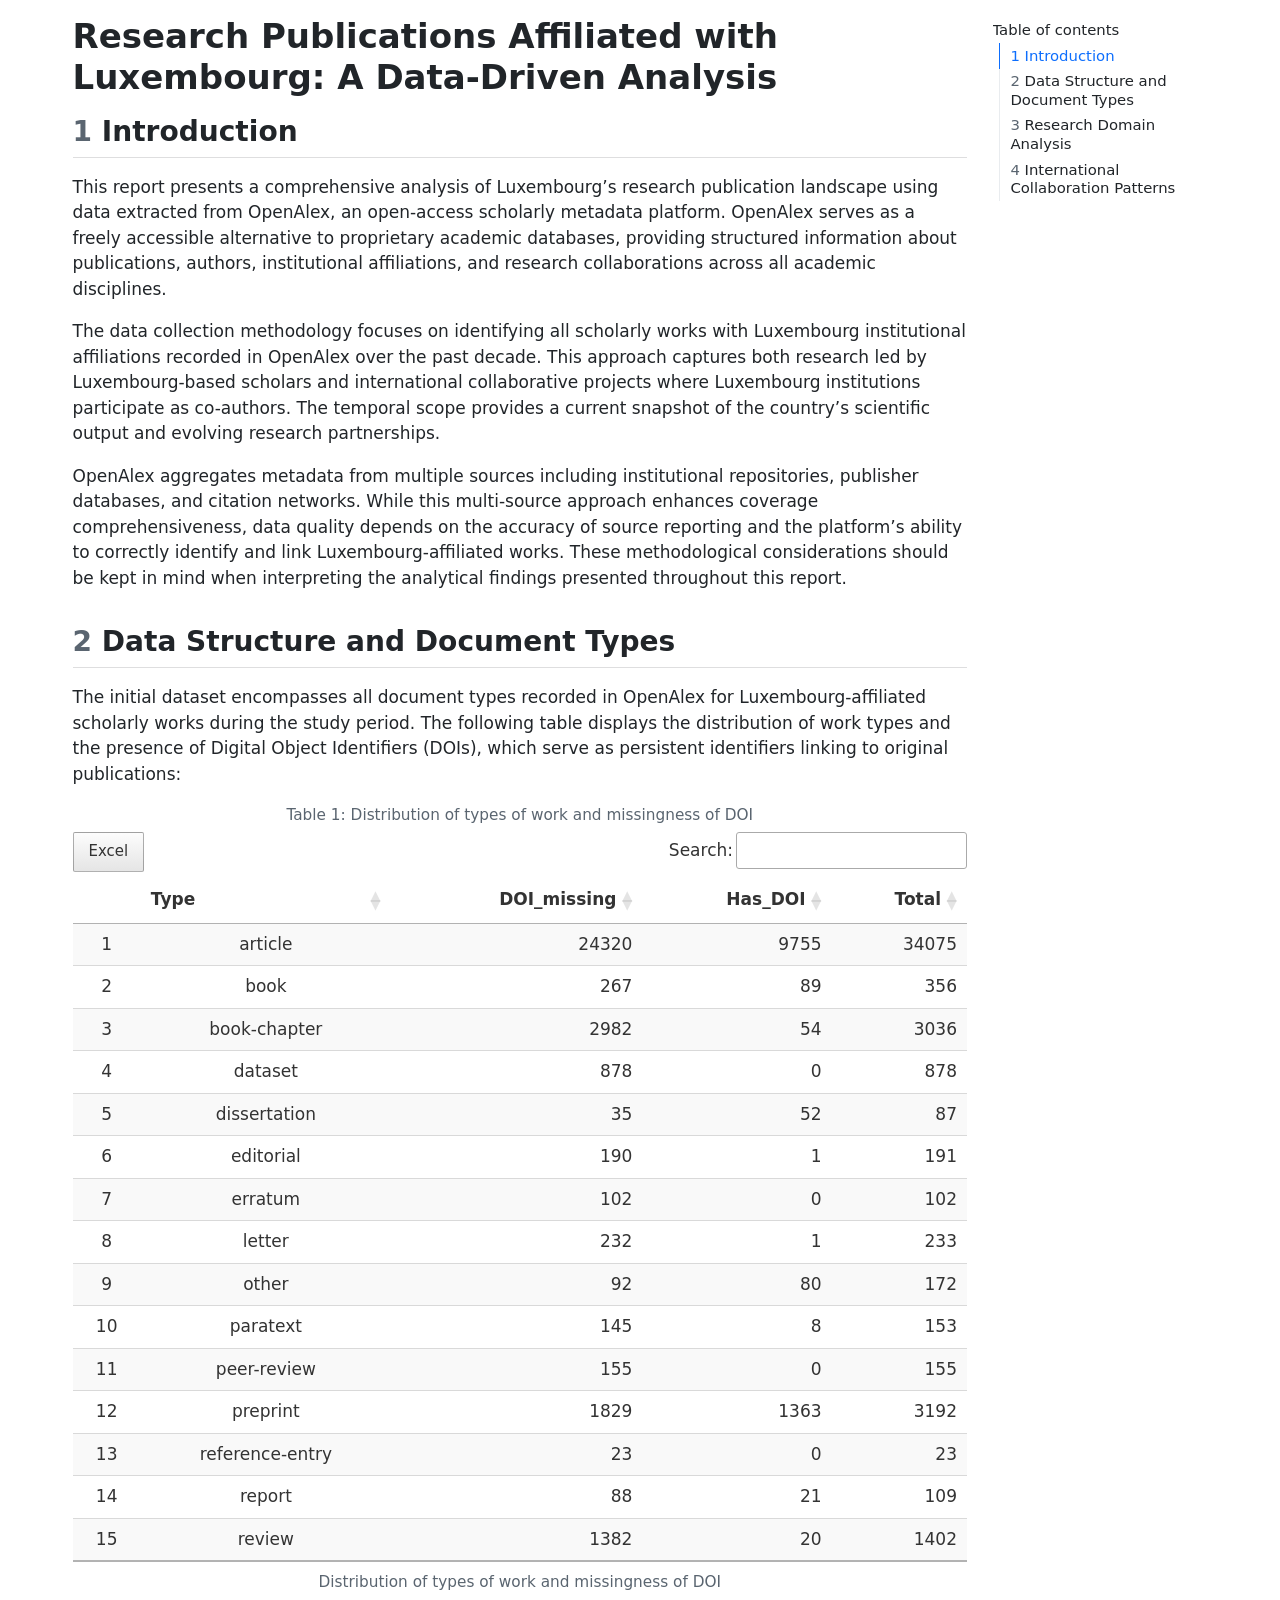
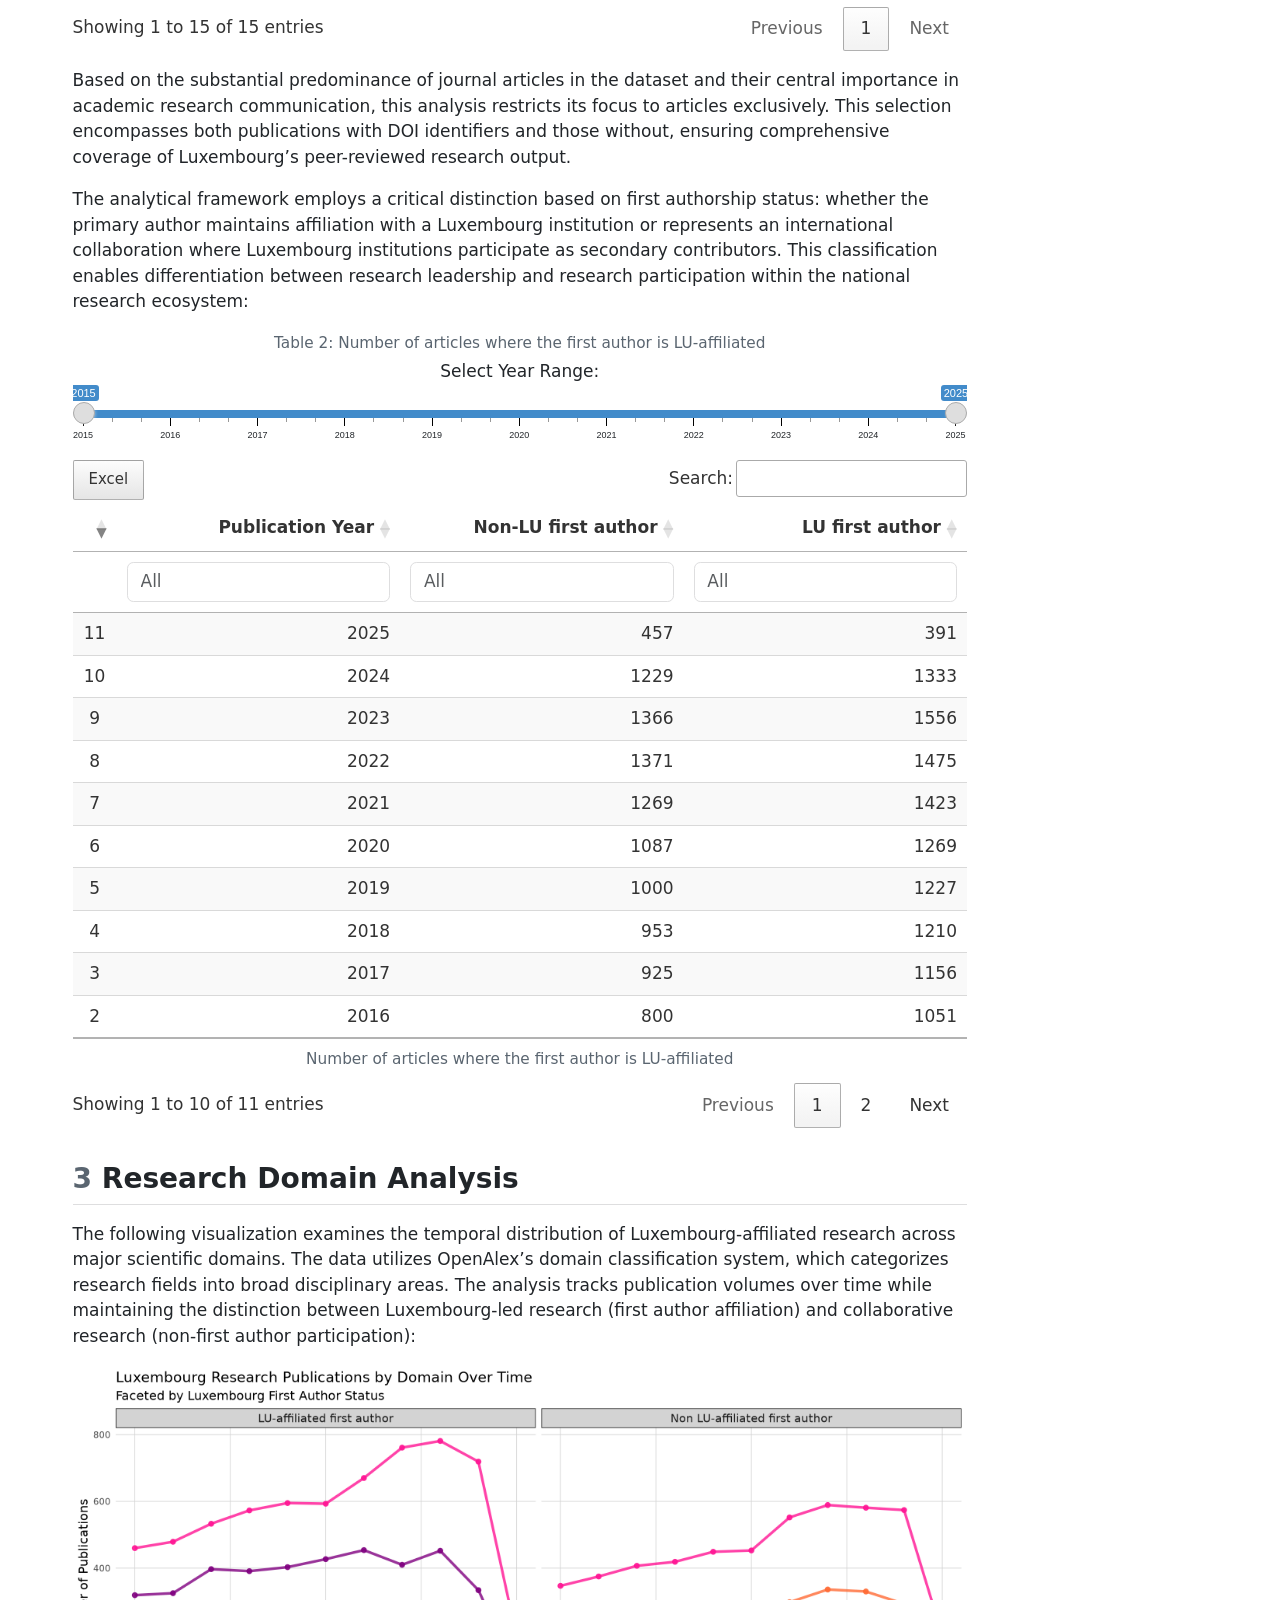
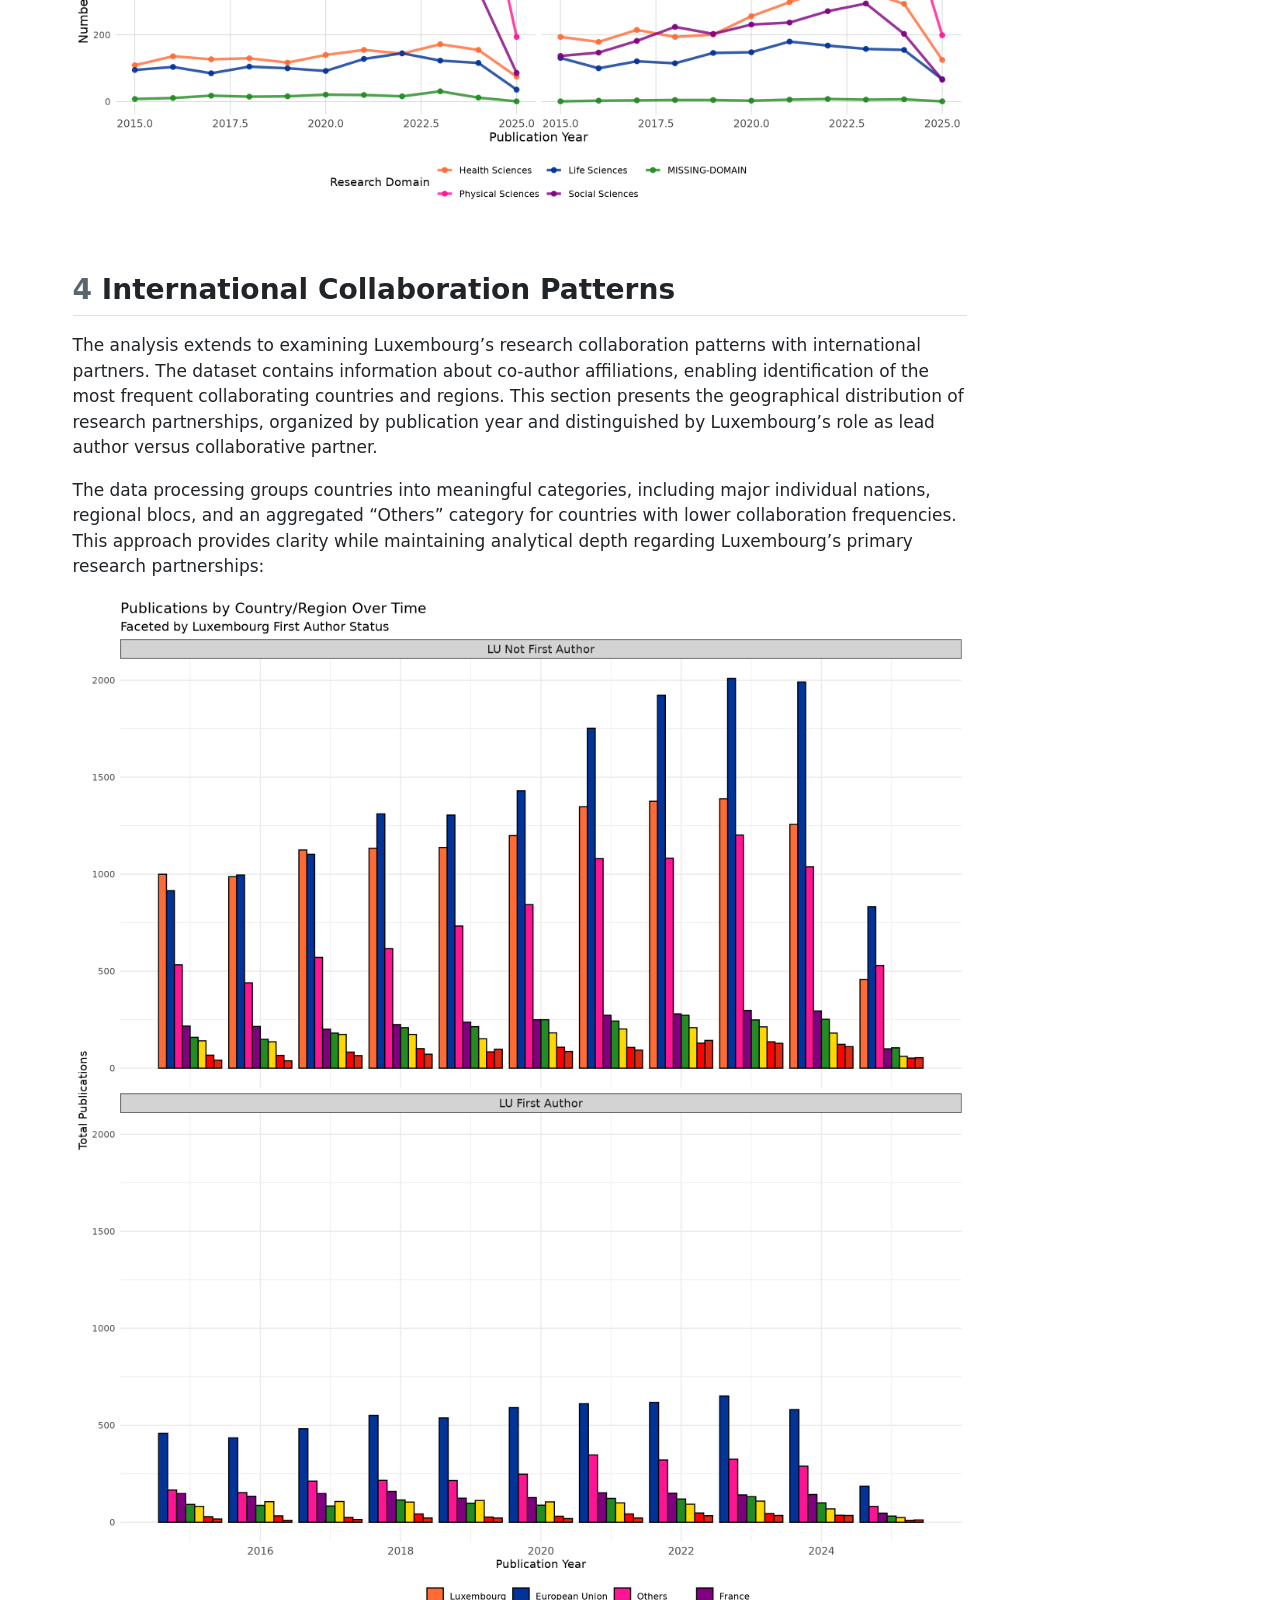
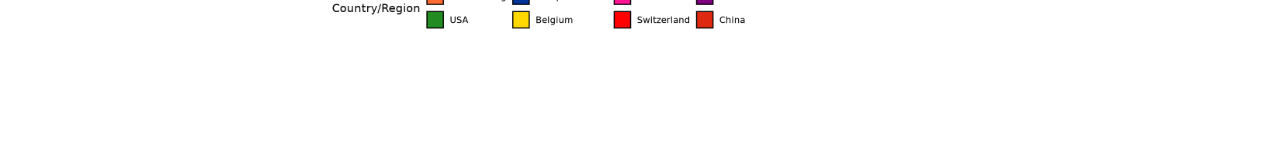
==== docs/index.html @ 2212e76a "Update pipeline outputs and GitHub Pages docs" ====
<!DOCTYPE html>
<html xmlns="http://www.w3.org/1999/xhtml" lang="en" xml:lang="en"><head>

<meta charset="utf-8">
<meta name="generator" content="quarto-1.7.32">

<meta name="viewport" content="width=device-width, initial-scale=1.0, user-scalable=yes">


<title>Research Publications Affiliated with Luxembourg: A Data-Driven Analysis</title>
<style>
code{white-space: pre-wrap;}
span.smallcaps{font-variant: small-caps;}
div.columns{display: flex; gap: min(4vw, 1.5em);}
div.column{flex: auto; overflow-x: auto;}
div.hanging-indent{margin-left: 1.5em; text-indent: -1.5em;}
ul.task-list{list-style: none;}
ul.task-list li input[type="checkbox"] {
width: 0.8em;
margin: 0 0.8em 0.2em -1em;  vertical-align: middle;
}
</style>


<script>/*!
 * clipboard.js v2.0.11
 * https://clipboardjs.com/
 *
 * Licensed MIT © Zeno Rocha
 */
!function(t,e){"object"==typeof exports&&"object"==typeof module?module.exports=e():"function"==typeof define&&define.amd?define([],e):"object"==typeof exports?exports.ClipboardJS=e():t.ClipboardJS=e()}(this,function(){return n={686:function(t,e,n){"use strict";n.d(e,{default:function(){return b}});var e=n(279),i=n.n(e),e=n(370),u=n.n(e),e=n(817),r=n.n(e);function c(t){try{return document.execCommand(t)}catch(t){return}}var a=function(t){t=r()(t);return c("cut"),t};function o(t,e){var n,o,t=(n=t,o="rtl"===document.documentElement.getAttribute("dir"),(t=document.createElement("textarea")).style.fontSize="12pt",t.style.border="0",t.style.padding="0",t.style.margin="0",t.style.position="absolute",t.style[o?"right":"left"]="-9999px",o=window.pageYOffset||document.documentElement.scrollTop,t.style.top="".concat(o,"px"),t.setAttribute("readonly",""),t.value=n,t);return e.container.appendChild(t),e=r()(t),c("copy"),t.remove(),e}var f=function(t){var e=1<arguments.length&&void 0!==arguments[1]?arguments[1]:{container:document.body},n="";return"string"==typeof t?n=o(t,e):t instanceof HTMLInputElement&&!["text","search","url","tel","password"].includes(null==t?void 0:t.type)?n=o(t.value,e):(n=r()(t),c("copy")),n};function l(t){return(l="function"==typeof Symbol&&"symbol"==typeof Symbol.iterator?function(t){return typeof t}:function(t){return t&&"function"==typeof Symbol&&t.constructor===Symbol&&t!==Symbol.prototype?"symbol":typeof t})(t)}var s=function(){var t=0<arguments.length&&void 0!==arguments[0]?arguments[0]:{},e=t.action,n=void 0===e?"copy":e,o=t.container,e=t.target,t=t.text;if("copy"!==n&&"cut"!==n)throw new Error('Invalid "action" value, use either "copy" or "cut"');if(void 0!==e){if(!e||"object"!==l(e)||1!==e.nodeType)throw new Error('Invalid "target" value, use a valid Element');if("copy"===n&&e.hasAttribute("disabled"))throw new Error('Invalid "target" attribute. Please use "readonly" instead of "disabled" attribute');if("cut"===n&&(e.hasAttribute("readonly")||e.hasAttribute("disabled")))throw new Error('Invalid "target" attribute. You can\'t cut text from elements with "readonly" or "disabled" attributes')}return t?f(t,{container:o}):e?"cut"===n?a(e):f(e,{container:o}):void 0};function p(t){return(p="function"==typeof Symbol&&"symbol"==typeof Symbol.iterator?function(t){return typeof t}:function(t){return t&&"function"==typeof Symbol&&t.constructor===Symbol&&t!==Symbol.prototype?"symbol":typeof t})(t)}function d(t,e){for(var n=0;n<e.length;n++){var o=e[n];o.enumerable=o.enumerable||!1,o.configurable=!0,"value"in o&&(o.writable=!0),Object.defineProperty(t,o.key,o)}}function y(t,e){return(y=Object.setPrototypeOf||function(t,e){return t.__proto__=e,t})(t,e)}function h(n){var o=function(){if("undefined"==typeof Reflect||!Reflect.construct)return!1;if(Reflect.construct.sham)return!1;if("function"==typeof Proxy)return!0;try{return Date.prototype.toString.call(Reflect.construct(Date,[],function(){})),!0}catch(t){return!1}}();return function(){var t,e=v(n);return t=o?(t=v(this).constructor,Reflect.construct(e,arguments,t)):e.apply(this,arguments),e=this,!(t=t)||"object"!==p(t)&&"function"!=typeof t?function(t){if(void 0!==t)return t;throw new ReferenceError("this hasn't been initialised - super() hasn't been called")}(e):t}}function v(t){return(v=Object.setPrototypeOf?Object.getPrototypeOf:function(t){return t.__proto__||Object.getPrototypeOf(t)})(t)}function m(t,e){t="data-clipboard-".concat(t);if(e.hasAttribute(t))return e.getAttribute(t)}var b=function(){!function(t,e){if("function"!=typeof e&&null!==e)throw new TypeError("Super expression must either be null or a function");t.prototype=Object.create(e&&e.prototype,{constructor:{value:t,writable:!0,configurable:!0}}),e&&y(t,e)}(r,i());var t,e,n,o=h(r);function r(t,e){var n;return function(t){if(!(t instanceof r))throw new TypeError("Cannot call a class as a function")}(this),(n=o.call(this)).resolveOptions(e),n.listenClick(t),n}return t=r,n=[{key:"copy",value:function(t){var e=1<arguments.length&&void 0!==arguments[1]?arguments[1]:{container:document.body};return f(t,e)}},{key:"cut",value:function(t){return a(t)}},{key:"isSupported",value:function(){var t=0<arguments.length&&void 0!==arguments[0]?arguments[0]:["copy","cut"],t="string"==typeof t?[t]:t,e=!!document.queryCommandSupported;return t.forEach(function(t){e=e&&!!document.queryCommandSupported(t)}),e}}],(e=[{key:"resolveOptions",value:function(){var t=0<arguments.length&&void 0!==arguments[0]?arguments[0]:{};this.action="function"==typeof t.action?t.action:this.defaultAction,this.target="function"==typeof t.target?t.target:this.defaultTarget,this.text="function"==typeof t.text?t.text:this.defaultText,this.container="object"===p(t.container)?t.container:document.body}},{key:"listenClick",value:function(t){var e=this;this.listener=u()(t,"click",function(t){return e.onClick(t)})}},{key:"onClick",value:function(t){var e=t.delegateTarget||t.currentTarget,n=this.action(e)||"copy",t=s({action:n,container:this.container,target:this.target(e),text:this.text(e)});this.emit(t?"success":"error",{action:n,text:t,trigger:e,clearSelection:function(){e&&e.focus(),window.getSelection().removeAllRanges()}})}},{key:"defaultAction",value:function(t){return m("action",t)}},{key:"defaultTarget",value:function(t){t=m("target",t);if(t)return document.querySelector(t)}},{key:"defaultText",value:function(t){return m("text",t)}},{key:"destroy",value:function(){this.listener.destroy()}}])&&d(t.prototype,e),n&&d(t,n),r}()},828:function(t){var e;"undefined"==typeof Element||Element.prototype.matches||((e=Element.prototype).matches=e.matchesSelector||e.mozMatchesSelector||e.msMatchesSelector||e.oMatchesSelector||e.webkitMatchesSelector),t.exports=function(t,e){for(;t&&9!==t.nodeType;){if("function"==typeof t.matches&&t.matches(e))return t;t=t.parentNode}}},438:function(t,e,n){var u=n(828);function i(t,e,n,o,r){var i=function(e,n,t,o){return function(t){t.delegateTarget=u(t.target,n),t.delegateTarget&&o.call(e,t)}}.apply(this,arguments);return t.addEventListener(n,i,r),{destroy:function(){t.removeEventListener(n,i,r)}}}t.exports=function(t,e,n,o,r){return"function"==typeof t.addEventListener?i.apply(null,arguments):"function"==typeof n?i.bind(null,document).apply(null,arguments):("string"==typeof t&&(t=document.querySelectorAll(t)),Array.prototype.map.call(t,function(t){return i(t,e,n,o,r)}))}},879:function(t,n){n.node=function(t){return void 0!==t&&t instanceof HTMLElement&&1===t.nodeType},n.nodeList=function(t){var e=Object.prototype.toString.call(t);return void 0!==t&&("[object NodeList]"===e||"[object HTMLCollection]"===e)&&"length"in t&&(0===t.length||n.node(t[0]))},n.string=function(t){return"string"==typeof t||t instanceof String},n.fn=function(t){return"[object Function]"===Object.prototype.toString.call(t)}},370:function(t,e,n){var f=n(879),l=n(438);t.exports=function(t,e,n){if(!t&&!e&&!n)throw new Error("Missing required arguments");if(!f.string(e))throw new TypeError("Second argument must be a String");if(!f.fn(n))throw new TypeError("Third argument must be a Function");if(f.node(t))return c=e,a=n,(u=t).addEventListener(c,a),{destroy:function(){u.removeEventListener(c,a)}};if(f.nodeList(t))return o=t,r=e,i=n,Array.prototype.forEach.call(o,function(t){t.addEventListener(r,i)}),{destroy:function(){Array.prototype.forEach.call(o,function(t){t.removeEventListener(r,i)})}};if(f.string(t))return t=t,e=e,n=n,l(document.body,t,e,n);throw new TypeError("First argument must be a String, HTMLElement, HTMLCollection, or NodeList");var o,r,i,u,c,a}},817:function(t){t.exports=function(t){var e,n="SELECT"===t.nodeName?(t.focus(),t.value):"INPUT"===t.nodeName||"TEXTAREA"===t.nodeName?((e=t.hasAttribute("readonly"))||t.setAttribute("readonly",""),t.select(),t.setSelectionRange(0,t.value.length),e||t.removeAttribute("readonly"),t.value):(t.hasAttribute("contenteditable")&&t.focus(),n=window.getSelection(),(e=document.createRange()).selectNodeContents(t),n.removeAllRanges(),n.addRange(e),n.toString());return n}},279:function(t){function e(){}e.prototype={on:function(t,e,n){var o=this.e||(this.e={});return(o[t]||(o[t]=[])).push({fn:e,ctx:n}),this},once:function(t,e,n){var o=this;function r(){o.off(t,r),e.apply(n,arguments)}return r._=e,this.on(t,r,n)},emit:function(t){for(var e=[].slice.call(arguments,1),n=((this.e||(this.e={}))[t]||[]).slice(),o=0,r=n.length;o<r;o++)n[o].fn.apply(n[o].ctx,e);return this},off:function(t,e){var n=this.e||(this.e={}),o=n[t],r=[];if(o&&e)for(var i=0,u=o.length;i<u;i++)o[i].fn!==e&&o[i].fn._!==e&&r.push(o[i]);return r.length?n[t]=r:delete n[t],this}},t.exports=e,t.exports.TinyEmitter=e}},r={},o.n=function(t){var e=t&&t.__esModule?function(){return t.default}:function(){return t};return o.d(e,{a:e}),e},o.d=function(t,e){for(var n in e)o.o(e,n)&&!o.o(t,n)&&Object.defineProperty(t,n,{enumerable:!0,get:e[n]})},o.o=function(t,e){return Object.prototype.hasOwnProperty.call(t,e)},o(686).default;function o(t){if(r[t])return r[t].exports;var e=r[t]={exports:{}};return n[t](e,e.exports,o),e.exports}var n,r});</script>
<script src="[data-uri]" type="module"></script>
<script src="[data-uri]" type="module"></script>
<script>/**
 * @popperjs/core v2.11.7 - MIT License
 */

!function(e,t){"object"==typeof exports&&"undefined"!=typeof module?t(exports):"function"==typeof define&&define.amd?define(["exports"],t):t((e="undefined"!=typeof globalThis?globalThis:e||self).Popper={})}(this,(function(e){"use strict";function t(e){if(null==e)return window;if("[object Window]"!==e.toString()){var t=e.ownerDocument;return t&&t.defaultView||window}return e}function n(e){return e instanceof t(e).Element||e instanceof Element}function r(e){return e instanceof t(e).HTMLElement||e instanceof HTMLElement}function o(e){return"undefined"!=typeof ShadowRoot&&(e instanceof t(e).ShadowRoot||e instanceof ShadowRoot)}var i=Math.max,a=Math.min,s=Math.round;function f(){var e=navigator.userAgentData;return null!=e&&e.brands&&Array.isArray(e.brands)?e.brands.map((function(e){return e.brand+"/"+e.version})).join(" "):navigator.userAgent}function c(){return!/^((?!chrome|android).)*safari/i.test(f())}function p(e,o,i){void 0===o&&(o=!1),void 0===i&&(i=!1);var a=e.getBoundingClientRect(),f=1,p=1;o&&r(e)&&(f=e.offsetWidth>0&&s(a.width)/e.offsetWidth||1,p=e.offsetHeight>0&&s(a.height)/e.offsetHeight||1);var u=(n(e)?t(e):window).visualViewport,l=!c()&&i,d=(a.left+(l&&u?u.offsetLeft:0))/f,h=(a.top+(l&&u?u.offsetTop:0))/p,m=a.width/f,v=a.height/p;return{width:m,height:v,top:h,right:d+m,bottom:h+v,left:d,x:d,y:h}}function u(e){var n=t(e);return{scrollLeft:n.pageXOffset,scrollTop:n.pageYOffset}}function l(e){return e?(e.nodeName||"").toLowerCase():null}function d(e){return((n(e)?e.ownerDocument:e.document)||window.document).documentElement}function h(e){return p(d(e)).left+u(e).scrollLeft}function m(e){return t(e).getComputedStyle(e)}function v(e){var t=m(e),n=t.overflow,r=t.overflowX,o=t.overflowY;return/auto|scroll|overlay|hidden/.test(n+o+r)}function y(e,n,o){void 0===o&&(o=!1);var i,a,f=r(n),c=r(n)&&function(e){var t=e.getBoundingClientRect(),n=s(t.width)/e.offsetWidth||1,r=s(t.height)/e.offsetHeight||1;return 1!==n||1!==r}(n),m=d(n),y=p(e,c,o),g={scrollLeft:0,scrollTop:0},b={x:0,y:0};return(f||!f&&!o)&&(("body"!==l(n)||v(m))&&(g=(i=n)!==t(i)&&r(i)?{scrollLeft:(a=i).scrollLeft,scrollTop:a.scrollTop}:u(i)),r(n)?((b=p(n,!0)).x+=n.clientLeft,b.y+=n.clientTop):m&&(b.x=h(m))),{x:y.left+g.scrollLeft-b.x,y:y.top+g.scrollTop-b.y,width:y.width,height:y.height}}function g(e){var t=p(e),n=e.offsetWidth,r=e.offsetHeight;return Math.abs(t.width-n)<=1&&(n=t.width),Math.abs(t.height-r)<=1&&(r=t.height),{x:e.offsetLeft,y:e.offsetTop,width:n,height:r}}function b(e){return"html"===l(e)?e:e.assignedSlot||e.parentNode||(o(e)?e.host:null)||d(e)}function x(e){return["html","body","#document"].indexOf(l(e))>=0?e.ownerDocument.body:r(e)&&v(e)?e:x(b(e))}function w(e,n){var r;void 0===n&&(n=[]);var o=x(e),i=o===(null==(r=e.ownerDocument)?void 0:r.body),a=t(o),s=i?[a].concat(a.visualViewport||[],v(o)?o:[]):o,f=n.concat(s);return i?f:f.concat(w(b(s)))}function O(e){return["table","td","th"].indexOf(l(e))>=0}function j(e){return r(e)&&"fixed"!==m(e).position?e.offsetParent:null}function E(e){for(var n=t(e),i=j(e);i&&O(i)&&"static"===m(i).position;)i=j(i);return i&&("html"===l(i)||"body"===l(i)&&"static"===m(i).position)?n:i||function(e){var t=/firefox/i.test(f());if(/Trident/i.test(f())&&r(e)&&"fixed"===m(e).position)return null;var n=b(e);for(o(n)&&(n=n.host);r(n)&&["html","body"].indexOf(l(n))<0;){var i=m(n);if("none"!==i.transform||"none"!==i.perspective||"paint"===i.contain||-1!==["transform","perspective"].indexOf(i.willChange)||t&&"filter"===i.willChange||t&&i.filter&&"none"!==i.filter)return n;n=n.parentNode}return null}(e)||n}var D="top",A="bottom",L="right",P="left",M="auto",k=[D,A,L,P],W="start",B="end",H="viewport",T="popper",R=k.reduce((function(e,t){return e.concat([t+"-"+W,t+"-"+B])}),[]),S=[].concat(k,[M]).reduce((function(e,t){return e.concat([t,t+"-"+W,t+"-"+B])}),[]),V=["beforeRead","read","afterRead","beforeMain","main","afterMain","beforeWrite","write","afterWrite"];function q(e){var t=new Map,n=new Set,r=[];function o(e){n.add(e.name),[].concat(e.requires||[],e.requiresIfExists||[]).forEach((function(e){if(!n.has(e)){var r=t.get(e);r&&o(r)}})),r.push(e)}return e.forEach((function(e){t.set(e.name,e)})),e.forEach((function(e){n.has(e.name)||o(e)})),r}function C(e){return e.split("-")[0]}function N(e,t){var n=t.getRootNode&&t.getRootNode();if(e.contains(t))return!0;if(n&&o(n)){var r=t;do{if(r&&e.isSameNode(r))return!0;r=r.parentNode||r.host}while(r)}return!1}function I(e){return Object.assign({},e,{left:e.x,top:e.y,right:e.x+e.width,bottom:e.y+e.height})}function _(e,r,o){return r===H?I(function(e,n){var r=t(e),o=d(e),i=r.visualViewport,a=o.clientWidth,s=o.clientHeight,f=0,p=0;if(i){a=i.width,s=i.height;var u=c();(u||!u&&"fixed"===n)&&(f=i.offsetLeft,p=i.offsetTop)}return{width:a,height:s,x:f+h(e),y:p}}(e,o)):n(r)?function(e,t){var n=p(e,!1,"fixed"===t);return n.top=n.top+e.clientTop,n.left=n.left+e.clientLeft,n.bottom=n.top+e.clientHeight,n.right=n.left+e.clientWidth,n.width=e.clientWidth,n.height=e.clientHeight,n.x=n.left,n.y=n.top,n}(r,o):I(function(e){var t,n=d(e),r=u(e),o=null==(t=e.ownerDocument)?void 0:t.body,a=i(n.scrollWidth,n.clientWidth,o?o.scrollWidth:0,o?o.clientWidth:0),s=i(n.scrollHeight,n.clientHeight,o?o.scrollHeight:0,o?o.clientHeight:0),f=-r.scrollLeft+h(e),c=-r.scrollTop;return"rtl"===m(o||n).direction&&(f+=i(n.clientWidth,o?o.clientWidth:0)-a),{width:a,height:s,x:f,y:c}}(d(e)))}function F(e,t,o,s){var f="clippingParents"===t?function(e){var t=w(b(e)),o=["absolute","fixed"].indexOf(m(e).position)>=0&&r(e)?E(e):e;return n(o)?t.filter((function(e){return n(e)&&N(e,o)&&"body"!==l(e)})):[]}(e):[].concat(t),c=[].concat(f,[o]),p=c[0],u=c.reduce((function(t,n){var r=_(e,n,s);return t.top=i(r.top,t.top),t.right=a(r.right,t.right),t.bottom=a(r.bottom,t.bottom),t.left=i(r.left,t.left),t}),_(e,p,s));return u.width=u.right-u.left,u.height=u.bottom-u.top,u.x=u.left,u.y=u.top,u}function U(e){return e.split("-")[1]}function z(e){return["top","bottom"].indexOf(e)>=0?"x":"y"}function X(e){var t,n=e.reference,r=e.element,o=e.placement,i=o?C(o):null,a=o?U(o):null,s=n.x+n.width/2-r.width/2,f=n.y+n.height/2-r.height/2;switch(i){case D:t={x:s,y:n.y-r.height};break;case A:t={x:s,y:n.y+n.height};break;case L:t={x:n.x+n.width,y:f};break;case P:t={x:n.x-r.width,y:f};break;default:t={x:n.x,y:n.y}}var c=i?z(i):null;if(null!=c){var p="y"===c?"height":"width";switch(a){case W:t[c]=t[c]-(n[p]/2-r[p]/2);break;case B:t[c]=t[c]+(n[p]/2-r[p]/2)}}return t}function Y(e){return Object.assign({},{top:0,right:0,bottom:0,left:0},e)}function G(e,t){return t.reduce((function(t,n){return t[n]=e,t}),{})}function J(e,t){void 0===t&&(t={});var r=t,o=r.placement,i=void 0===o?e.placement:o,a=r.strategy,s=void 0===a?e.strategy:a,f=r.boundary,c=void 0===f?"clippingParents":f,u=r.rootBoundary,l=void 0===u?H:u,h=r.elementContext,m=void 0===h?T:h,v=r.altBoundary,y=void 0!==v&&v,g=r.padding,b=void 0===g?0:g,x=Y("number"!=typeof b?b:G(b,k)),w=m===T?"reference":T,O=e.rects.popper,j=e.elements[y?w:m],E=F(n(j)?j:j.contextElement||d(e.elements.popper),c,l,s),P=p(e.elements.reference),M=X({reference:P,element:O,strategy:"absolute",placement:i}),W=I(Object.assign({},O,M)),B=m===T?W:P,R={top:E.top-B.top+x.top,bottom:B.bottom-E.bottom+x.bottom,left:E.left-B.left+x.left,right:B.right-E.right+x.right},S=e.modifiersData.offset;if(m===T&&S){var V=S[i];Object.keys(R).forEach((function(e){var t=[L,A].indexOf(e)>=0?1:-1,n=[D,A].indexOf(e)>=0?"y":"x";R[e]+=V[n]*t}))}return R}var K={placement:"bottom",modifiers:[],strategy:"absolute"};function Q(){for(var e=arguments.length,t=new Array(e),n=0;n<e;n++)t[n]=arguments[n];return!t.some((function(e){return!(e&&"function"==typeof e.getBoundingClientRect)}))}function Z(e){void 0===e&&(e={});var t=e,r=t.defaultModifiers,o=void 0===r?[]:r,i=t.defaultOptions,a=void 0===i?K:i;return function(e,t,r){void 0===r&&(r=a);var i,s,f={placement:"bottom",orderedModifiers:[],options:Object.assign({},K,a),modifiersData:{},elements:{reference:e,popper:t},attributes:{},styles:{}},c=[],p=!1,u={state:f,setOptions:function(r){var i="function"==typeof r?r(f.options):r;l(),f.options=Object.assign({},a,f.options,i),f.scrollParents={reference:n(e)?w(e):e.contextElement?w(e.contextElement):[],popper:w(t)};var s,p,d=function(e){var t=q(e);return V.reduce((function(e,n){return e.concat(t.filter((function(e){return e.phase===n})))}),[])}((s=[].concat(o,f.options.modifiers),p=s.reduce((function(e,t){var n=e[t.name];return e[t.name]=n?Object.assign({},n,t,{options:Object.assign({},n.options,t.options),data:Object.assign({},n.data,t.data)}):t,e}),{}),Object.keys(p).map((function(e){return p[e]}))));return f.orderedModifiers=d.filter((function(e){return e.enabled})),f.orderedModifiers.forEach((function(e){var t=e.name,n=e.options,r=void 0===n?{}:n,o=e.effect;if("function"==typeof o){var i=o({state:f,name:t,instance:u,options:r}),a=function(){};c.push(i||a)}})),u.update()},forceUpdate:function(){if(!p){var e=f.elements,t=e.reference,n=e.popper;if(Q(t,n)){f.rects={reference:y(t,E(n),"fixed"===f.options.strategy),popper:g(n)},f.reset=!1,f.placement=f.options.placement,f.orderedModifiers.forEach((function(e){return f.modifiersData[e.name]=Object.assign({},e.data)}));for(var r=0;r<f.orderedModifiers.length;r++)if(!0!==f.reset){var o=f.orderedModifiers[r],i=o.fn,a=o.options,s=void 0===a?{}:a,c=o.name;"function"==typeof i&&(f=i({state:f,options:s,name:c,instance:u})||f)}else f.reset=!1,r=-1}}},update:(i=function(){return new Promise((function(e){u.forceUpdate(),e(f)}))},function(){return s||(s=new Promise((function(e){Promise.resolve().then((function(){s=void 0,e(i())}))}))),s}),destroy:function(){l(),p=!0}};if(!Q(e,t))return u;function l(){c.forEach((function(e){return e()})),c=[]}return u.setOptions(r).then((function(e){!p&&r.onFirstUpdate&&r.onFirstUpdate(e)})),u}}var $={passive:!0};var ee={name:"eventListeners",enabled:!0,phase:"write",fn:function(){},effect:function(e){var n=e.state,r=e.instance,o=e.options,i=o.scroll,a=void 0===i||i,s=o.resize,f=void 0===s||s,c=t(n.elements.popper),p=[].concat(n.scrollParents.reference,n.scrollParents.popper);return a&&p.forEach((function(e){e.addEventListener("scroll",r.update,$)})),f&&c.addEventListener("resize",r.update,$),function(){a&&p.forEach((function(e){e.removeEventListener("scroll",r.update,$)})),f&&c.removeEventListener("resize",r.update,$)}},data:{}};var te={name:"popperOffsets",enabled:!0,phase:"read",fn:function(e){var t=e.state,n=e.name;t.modifiersData[n]=X({reference:t.rects.reference,element:t.rects.popper,strategy:"absolute",placement:t.placement})},data:{}},ne={top:"auto",right:"auto",bottom:"auto",left:"auto"};function re(e){var n,r=e.popper,o=e.popperRect,i=e.placement,a=e.variation,f=e.offsets,c=e.position,p=e.gpuAcceleration,u=e.adaptive,l=e.roundOffsets,h=e.isFixed,v=f.x,y=void 0===v?0:v,g=f.y,b=void 0===g?0:g,x="function"==typeof l?l({x:y,y:b}):{x:y,y:b};y=x.x,b=x.y;var w=f.hasOwnProperty("x"),O=f.hasOwnProperty("y"),j=P,M=D,k=window;if(u){var W=E(r),H="clientHeight",T="clientWidth";if(W===t(r)&&"static"!==m(W=d(r)).position&&"absolute"===c&&(H="scrollHeight",T="scrollWidth"),W=W,i===D||(i===P||i===L)&&a===B)M=A,b-=(h&&W===k&&k.visualViewport?k.visualViewport.height:W[H])-o.height,b*=p?1:-1;if(i===P||(i===D||i===A)&&a===B)j=L,y-=(h&&W===k&&k.visualViewport?k.visualViewport.width:W[T])-o.width,y*=p?1:-1}var R,S=Object.assign({position:c},u&&ne),V=!0===l?function(e,t){var n=e.x,r=e.y,o=t.devicePixelRatio||1;return{x:s(n*o)/o||0,y:s(r*o)/o||0}}({x:y,y:b},t(r)):{x:y,y:b};return y=V.x,b=V.y,p?Object.assign({},S,((R={})[M]=O?"0":"",R[j]=w?"0":"",R.transform=(k.devicePixelRatio||1)<=1?"translate("+y+"px, "+b+"px)":"translate3d("+y+"px, "+b+"px, 0)",R)):Object.assign({},S,((n={})[M]=O?b+"px":"",n[j]=w?y+"px":"",n.transform="",n))}var oe={name:"computeStyles",enabled:!0,phase:"beforeWrite",fn:function(e){var t=e.state,n=e.options,r=n.gpuAcceleration,o=void 0===r||r,i=n.adaptive,a=void 0===i||i,s=n.roundOffsets,f=void 0===s||s,c={placement:C(t.placement),variation:U(t.placement),popper:t.elements.popper,popperRect:t.rects.popper,gpuAcceleration:o,isFixed:"fixed"===t.options.strategy};null!=t.modifiersData.popperOffsets&&(t.styles.popper=Object.assign({},t.styles.popper,re(Object.assign({},c,{offsets:t.modifiersData.popperOffsets,position:t.options.strategy,adaptive:a,roundOffsets:f})))),null!=t.modifiersData.arrow&&(t.styles.arrow=Object.assign({},t.styles.arrow,re(Object.assign({},c,{offsets:t.modifiersData.arrow,position:"absolute",adaptive:!1,roundOffsets:f})))),t.attributes.popper=Object.assign({},t.attributes.popper,{"data-popper-placement":t.placement})},data:{}};var ie={name:"applyStyles",enabled:!0,phase:"write",fn:function(e){var t=e.state;Object.keys(t.elements).forEach((function(e){var n=t.styles[e]||{},o=t.attributes[e]||{},i=t.elements[e];r(i)&&l(i)&&(Object.assign(i.style,n),Object.keys(o).forEach((function(e){var t=o[e];!1===t?i.removeAttribute(e):i.setAttribute(e,!0===t?"":t)})))}))},effect:function(e){var t=e.state,n={popper:{position:t.options.strategy,left:"0",top:"0",margin:"0"},arrow:{position:"absolute"},reference:{}};return Object.assign(t.elements.popper.style,n.popper),t.styles=n,t.elements.arrow&&Object.assign(t.elements.arrow.style,n.arrow),function(){Object.keys(t.elements).forEach((function(e){var o=t.elements[e],i=t.attributes[e]||{},a=Object.keys(t.styles.hasOwnProperty(e)?t.styles[e]:n[e]).reduce((function(e,t){return e[t]="",e}),{});r(o)&&l(o)&&(Object.assign(o.style,a),Object.keys(i).forEach((function(e){o.removeAttribute(e)})))}))}},requires:["computeStyles"]};var ae={name:"offset",enabled:!0,phase:"main",requires:["popperOffsets"],fn:function(e){var t=e.state,n=e.options,r=e.name,o=n.offset,i=void 0===o?[0,0]:o,a=S.reduce((function(e,n){return e[n]=function(e,t,n){var r=C(e),o=[P,D].indexOf(r)>=0?-1:1,i="function"==typeof n?n(Object.assign({},t,{placement:e})):n,a=i[0],s=i[1];return a=a||0,s=(s||0)*o,[P,L].indexOf(r)>=0?{x:s,y:a}:{x:a,y:s}}(n,t.rects,i),e}),{}),s=a[t.placement],f=s.x,c=s.y;null!=t.modifiersData.popperOffsets&&(t.modifiersData.popperOffsets.x+=f,t.modifiersData.popperOffsets.y+=c),t.modifiersData[r]=a}},se={left:"right",right:"left",bottom:"top",top:"bottom"};function fe(e){return e.replace(/left|right|bottom|top/g,(function(e){return se[e]}))}var ce={start:"end",end:"start"};function pe(e){return e.replace(/start|end/g,(function(e){return ce[e]}))}function ue(e,t){void 0===t&&(t={});var n=t,r=n.placement,o=n.boundary,i=n.rootBoundary,a=n.padding,s=n.flipVariations,f=n.allowedAutoPlacements,c=void 0===f?S:f,p=U(r),u=p?s?R:R.filter((function(e){return U(e)===p})):k,l=u.filter((function(e){return c.indexOf(e)>=0}));0===l.length&&(l=u);var d=l.reduce((function(t,n){return t[n]=J(e,{placement:n,boundary:o,rootBoundary:i,padding:a})[C(n)],t}),{});return Object.keys(d).sort((function(e,t){return d[e]-d[t]}))}var le={name:"flip",enabled:!0,phase:"main",fn:function(e){var t=e.state,n=e.options,r=e.name;if(!t.modifiersData[r]._skip){for(var o=n.mainAxis,i=void 0===o||o,a=n.altAxis,s=void 0===a||a,f=n.fallbackPlacements,c=n.padding,p=n.boundary,u=n.rootBoundary,l=n.altBoundary,d=n.flipVariations,h=void 0===d||d,m=n.allowedAutoPlacements,v=t.options.placement,y=C(v),g=f||(y===v||!h?[fe(v)]:function(e){if(C(e)===M)return[];var t=fe(e);return[pe(e),t,pe(t)]}(v)),b=[v].concat(g).reduce((function(e,n){return e.concat(C(n)===M?ue(t,{placement:n,boundary:p,rootBoundary:u,padding:c,flipVariations:h,allowedAutoPlacements:m}):n)}),[]),x=t.rects.reference,w=t.rects.popper,O=new Map,j=!0,E=b[0],k=0;k<b.length;k++){var B=b[k],H=C(B),T=U(B)===W,R=[D,A].indexOf(H)>=0,S=R?"width":"height",V=J(t,{placement:B,boundary:p,rootBoundary:u,altBoundary:l,padding:c}),q=R?T?L:P:T?A:D;x[S]>w[S]&&(q=fe(q));var N=fe(q),I=[];if(i&&I.push(V[H]<=0),s&&I.push(V[q]<=0,V[N]<=0),I.every((function(e){return e}))){E=B,j=!1;break}O.set(B,I)}if(j)for(var _=function(e){var t=b.find((function(t){var n=O.get(t);if(n)return n.slice(0,e).every((function(e){return e}))}));if(t)return E=t,"break"},F=h?3:1;F>0;F--){if("break"===_(F))break}t.placement!==E&&(t.modifiersData[r]._skip=!0,t.placement=E,t.reset=!0)}},requiresIfExists:["offset"],data:{_skip:!1}};function de(e,t,n){return i(e,a(t,n))}var he={name:"preventOverflow",enabled:!0,phase:"main",fn:function(e){var t=e.state,n=e.options,r=e.name,o=n.mainAxis,s=void 0===o||o,f=n.altAxis,c=void 0!==f&&f,p=n.boundary,u=n.rootBoundary,l=n.altBoundary,d=n.padding,h=n.tether,m=void 0===h||h,v=n.tetherOffset,y=void 0===v?0:v,b=J(t,{boundary:p,rootBoundary:u,padding:d,altBoundary:l}),x=C(t.placement),w=U(t.placement),O=!w,j=z(x),M="x"===j?"y":"x",k=t.modifiersData.popperOffsets,B=t.rects.reference,H=t.rects.popper,T="function"==typeof y?y(Object.assign({},t.rects,{placement:t.placement})):y,R="number"==typeof T?{mainAxis:T,altAxis:T}:Object.assign({mainAxis:0,altAxis:0},T),S=t.modifiersData.offset?t.modifiersData.offset[t.placement]:null,V={x:0,y:0};if(k){if(s){var q,N="y"===j?D:P,I="y"===j?A:L,_="y"===j?"height":"width",F=k[j],X=F+b[N],Y=F-b[I],G=m?-H[_]/2:0,K=w===W?B[_]:H[_],Q=w===W?-H[_]:-B[_],Z=t.elements.arrow,$=m&&Z?g(Z):{width:0,height:0},ee=t.modifiersData["arrow#persistent"]?t.modifiersData["arrow#persistent"].padding:{top:0,right:0,bottom:0,left:0},te=ee[N],ne=ee[I],re=de(0,B[_],$[_]),oe=O?B[_]/2-G-re-te-R.mainAxis:K-re-te-R.mainAxis,ie=O?-B[_]/2+G+re+ne+R.mainAxis:Q+re+ne+R.mainAxis,ae=t.elements.arrow&&E(t.elements.arrow),se=ae?"y"===j?ae.clientTop||0:ae.clientLeft||0:0,fe=null!=(q=null==S?void 0:S[j])?q:0,ce=F+ie-fe,pe=de(m?a(X,F+oe-fe-se):X,F,m?i(Y,ce):Y);k[j]=pe,V[j]=pe-F}if(c){var ue,le="x"===j?D:P,he="x"===j?A:L,me=k[M],ve="y"===M?"height":"width",ye=me+b[le],ge=me-b[he],be=-1!==[D,P].indexOf(x),xe=null!=(ue=null==S?void 0:S[M])?ue:0,we=be?ye:me-B[ve]-H[ve]-xe+R.altAxis,Oe=be?me+B[ve]+H[ve]-xe-R.altAxis:ge,je=m&&be?function(e,t,n){var r=de(e,t,n);return r>n?n:r}(we,me,Oe):de(m?we:ye,me,m?Oe:ge);k[M]=je,V[M]=je-me}t.modifiersData[r]=V}},requiresIfExists:["offset"]};var me={name:"arrow",enabled:!0,phase:"main",fn:function(e){var t,n=e.state,r=e.name,o=e.options,i=n.elements.arrow,a=n.modifiersData.popperOffsets,s=C(n.placement),f=z(s),c=[P,L].indexOf(s)>=0?"height":"width";if(i&&a){var p=function(e,t){return Y("number"!=typeof(e="function"==typeof e?e(Object.assign({},t.rects,{placement:t.placement})):e)?e:G(e,k))}(o.padding,n),u=g(i),l="y"===f?D:P,d="y"===f?A:L,h=n.rects.reference[c]+n.rects.reference[f]-a[f]-n.rects.popper[c],m=a[f]-n.rects.reference[f],v=E(i),y=v?"y"===f?v.clientHeight||0:v.clientWidth||0:0,b=h/2-m/2,x=p[l],w=y-u[c]-p[d],O=y/2-u[c]/2+b,j=de(x,O,w),M=f;n.modifiersData[r]=((t={})[M]=j,t.centerOffset=j-O,t)}},effect:function(e){var t=e.state,n=e.options.element,r=void 0===n?"[data-popper-arrow]":n;null!=r&&("string"!=typeof r||(r=t.elements.popper.querySelector(r)))&&N(t.elements.popper,r)&&(t.elements.arrow=r)},requires:["popperOffsets"],requiresIfExists:["preventOverflow"]};function ve(e,t,n){return void 0===n&&(n={x:0,y:0}),{top:e.top-t.height-n.y,right:e.right-t.width+n.x,bottom:e.bottom-t.height+n.y,left:e.left-t.width-n.x}}function ye(e){return[D,L,A,P].some((function(t){return e[t]>=0}))}var ge={name:"hide",enabled:!0,phase:"main",requiresIfExists:["preventOverflow"],fn:function(e){var t=e.state,n=e.name,r=t.rects.reference,o=t.rects.popper,i=t.modifiersData.preventOverflow,a=J(t,{elementContext:"reference"}),s=J(t,{altBoundary:!0}),f=ve(a,r),c=ve(s,o,i),p=ye(f),u=ye(c);t.modifiersData[n]={referenceClippingOffsets:f,popperEscapeOffsets:c,isReferenceHidden:p,hasPopperEscaped:u},t.attributes.popper=Object.assign({},t.attributes.popper,{"data-popper-reference-hidden":p,"data-popper-escaped":u})}},be=Z({defaultModifiers:[ee,te,oe,ie]}),xe=[ee,te,oe,ie,ae,le,he,me,ge],we=Z({defaultModifiers:xe});e.applyStyles=ie,e.arrow=me,e.computeStyles=oe,e.createPopper=we,e.createPopperLite=be,e.defaultModifiers=xe,e.detectOverflow=J,e.eventListeners=ee,e.flip=le,e.hide=ge,e.offset=ae,e.popperGenerator=Z,e.popperOffsets=te,e.preventOverflow=he,Object.defineProperty(e,"__esModule",{value:!0})}));

</script>
<script>!function(e,t){"object"==typeof exports&&"undefined"!=typeof module?module.exports=t(require("@popperjs/core")):"function"==typeof define&&define.amd?define(["@popperjs/core"],t):(e=e||self).tippy=t(e.Popper)}(this,(function(e){"use strict";var t={passive:!0,capture:!0},n=function(){return document.body};function r(e,t,n){if(Array.isArray(e)){var r=e[t];return null==r?Array.isArray(n)?n[t]:n:r}return e}function o(e,t){var n={}.toString.call(e);return 0===n.indexOf("[object")&&n.indexOf(t+"]")>-1}function i(e,t){return"function"==typeof e?e.apply(void 0,t):e}function a(e,t){return 0===t?e:function(r){clearTimeout(n),n=setTimeout((function(){e(r)}),t)};var n}function s(e,t){var n=Object.assign({},e);return t.forEach((function(e){delete n[e]})),n}function u(e){return[].concat(e)}function c(e,t){-1===e.indexOf(t)&&e.push(t)}function p(e){return e.split("-")[0]}function f(e){return[].slice.call(e)}function l(e){return Object.keys(e).reduce((function(t,n){return void 0!==e[n]&&(t[n]=e[n]),t}),{})}function d(){return document.createElement("div")}function v(e){return["Element","Fragment"].some((function(t){return o(e,t)}))}function m(e){return o(e,"MouseEvent")}function g(e){return!(!e||!e._tippy||e._tippy.reference!==e)}function h(e){return v(e)?[e]:function(e){return o(e,"NodeList")}(e)?f(e):Array.isArray(e)?e:f(document.querySelectorAll(e))}function b(e,t){e.forEach((function(e){e&&(e.style.transitionDuration=t+"ms")}))}function y(e,t){e.forEach((function(e){e&&e.setAttribute("data-state",t)}))}function w(e){var t,n=u(e)[0];return null!=n&&null!=(t=n.ownerDocument)&&t.body?n.ownerDocument:document}function E(e,t,n){var r=t+"EventListener";["transitionend","webkitTransitionEnd"].forEach((function(t){e[r](t,n)}))}function O(e,t){for(var n=t;n;){var r;if(e.contains(n))return!0;n=null==n.getRootNode||null==(r=n.getRootNode())?void 0:r.host}return!1}var x={isTouch:!1},C=0;function T(){x.isTouch||(x.isTouch=!0,window.performance&&document.addEventListener("mousemove",A))}function A(){var e=performance.now();e-C<20&&(x.isTouch=!1,document.removeEventListener("mousemove",A)),C=e}function L(){var e=document.activeElement;if(g(e)){var t=e._tippy;e.blur&&!t.state.isVisible&&e.blur()}}var D=!!("undefined"!=typeof window&&"undefined"!=typeof document)&&!!window.msCrypto,R=Object.assign({appendTo:n,aria:{content:"auto",expanded:"auto"},delay:0,duration:[300,250],getReferenceClientRect:null,hideOnClick:!0,ignoreAttributes:!1,interactive:!1,interactiveBorder:2,interactiveDebounce:0,moveTransition:"",offset:[0,10],onAfterUpdate:function(){},onBeforeUpdate:function(){},onCreate:function(){},onDestroy:function(){},onHidden:function(){},onHide:function(){},onMount:function(){},onShow:function(){},onShown:function(){},onTrigger:function(){},onUntrigger:function(){},onClickOutside:function(){},placement:"top",plugins:[],popperOptions:{},render:null,showOnCreate:!1,touch:!0,trigger:"mouseenter focus",triggerTarget:null},{animateFill:!1,followCursor:!1,inlinePositioning:!1,sticky:!1},{allowHTML:!1,animation:"fade",arrow:!0,content:"",inertia:!1,maxWidth:350,role:"tooltip",theme:"",zIndex:9999}),k=Object.keys(R);function P(e){var t=(e.plugins||[]).reduce((function(t,n){var r,o=n.name,i=n.defaultValue;o&&(t[o]=void 0!==e[o]?e[o]:null!=(r=R[o])?r:i);return t}),{});return Object.assign({},e,t)}function j(e,t){var n=Object.assign({},t,{content:i(t.content,[e])},t.ignoreAttributes?{}:function(e,t){return(t?Object.keys(P(Object.assign({},R,{plugins:t}))):k).reduce((function(t,n){var r=(e.getAttribute("data-tippy-"+n)||"").trim();if(!r)return t;if("content"===n)t[n]=r;else try{t[n]=JSON.parse(r)}catch(e){t[n]=r}return t}),{})}(e,t.plugins));return n.aria=Object.assign({},R.aria,n.aria),n.aria={expanded:"auto"===n.aria.expanded?t.interactive:n.aria.expanded,content:"auto"===n.aria.content?t.interactive?null:"describedby":n.aria.content},n}function M(e,t){e.innerHTML=t}function V(e){var t=d();return!0===e?t.className="tippy-arrow":(t.className="tippy-svg-arrow",v(e)?t.appendChild(e):M(t,e)),t}function I(e,t){v(t.content)?(M(e,""),e.appendChild(t.content)):"function"!=typeof t.content&&(t.allowHTML?M(e,t.content):e.textContent=t.content)}function S(e){var t=e.firstElementChild,n=f(t.children);return{box:t,content:n.find((function(e){return e.classList.contains("tippy-content")})),arrow:n.find((function(e){return e.classList.contains("tippy-arrow")||e.classList.contains("tippy-svg-arrow")})),backdrop:n.find((function(e){return e.classList.contains("tippy-backdrop")}))}}function N(e){var t=d(),n=d();n.className="tippy-box",n.setAttribute("data-state","hidden"),n.setAttribute("tabindex","-1");var r=d();function o(n,r){var o=S(t),i=o.box,a=o.content,s=o.arrow;r.theme?i.setAttribute("data-theme",r.theme):i.removeAttribute("data-theme"),"string"==typeof r.animation?i.setAttribute("data-animation",r.animation):i.removeAttribute("data-animation"),r.inertia?i.setAttribute("data-inertia",""):i.removeAttribute("data-inertia"),i.style.maxWidth="number"==typeof r.maxWidth?r.maxWidth+"px":r.maxWidth,r.role?i.setAttribute("role",r.role):i.removeAttribute("role"),n.content===r.content&&n.allowHTML===r.allowHTML||I(a,e.props),r.arrow?s?n.arrow!==r.arrow&&(i.removeChild(s),i.appendChild(V(r.arrow))):i.appendChild(V(r.arrow)):s&&i.removeChild(s)}return r.className="tippy-content",r.setAttribute("data-state","hidden"),I(r,e.props),t.appendChild(n),n.appendChild(r),o(e.props,e.props),{popper:t,onUpdate:o}}N.$$tippy=!0;var B=1,H=[],U=[];function _(o,s){var v,g,h,C,T,A,L,k,M=j(o,Object.assign({},R,P(l(s)))),V=!1,I=!1,N=!1,_=!1,F=[],W=a(we,M.interactiveDebounce),X=B++,Y=(k=M.plugins).filter((function(e,t){return k.indexOf(e)===t})),$={id:X,reference:o,popper:d(),popperInstance:null,props:M,state:{isEnabled:!0,isVisible:!1,isDestroyed:!1,isMounted:!1,isShown:!1},plugins:Y,clearDelayTimeouts:function(){clearTimeout(v),clearTimeout(g),cancelAnimationFrame(h)},setProps:function(e){if($.state.isDestroyed)return;ae("onBeforeUpdate",[$,e]),be();var t=$.props,n=j(o,Object.assign({},t,l(e),{ignoreAttributes:!0}));$.props=n,he(),t.interactiveDebounce!==n.interactiveDebounce&&(ce(),W=a(we,n.interactiveDebounce));t.triggerTarget&&!n.triggerTarget?u(t.triggerTarget).forEach((function(e){e.removeAttribute("aria-expanded")})):n.triggerTarget&&o.removeAttribute("aria-expanded");ue(),ie(),J&&J(t,n);$.popperInstance&&(Ce(),Ae().forEach((function(e){requestAnimationFrame(e._tippy.popperInstance.forceUpdate)})));ae("onAfterUpdate",[$,e])},setContent:function(e){$.setProps({content:e})},show:function(){var e=$.state.isVisible,t=$.state.isDestroyed,o=!$.state.isEnabled,a=x.isTouch&&!$.props.touch,s=r($.props.duration,0,R.duration);if(e||t||o||a)return;if(te().hasAttribute("disabled"))return;if(ae("onShow",[$],!1),!1===$.props.onShow($))return;$.state.isVisible=!0,ee()&&(z.style.visibility="visible");ie(),de(),$.state.isMounted||(z.style.transition="none");if(ee()){var u=re(),p=u.box,f=u.content;b([p,f],0)}A=function(){var e;if($.state.isVisible&&!_){if(_=!0,z.offsetHeight,z.style.transition=$.props.moveTransition,ee()&&$.props.animation){var t=re(),n=t.box,r=t.content;b([n,r],s),y([n,r],"visible")}se(),ue(),c(U,$),null==(e=$.popperInstance)||e.forceUpdate(),ae("onMount",[$]),$.props.animation&&ee()&&function(e,t){me(e,t)}(s,(function(){$.state.isShown=!0,ae("onShown",[$])}))}},function(){var e,t=$.props.appendTo,r=te();e=$.props.interactive&&t===n||"parent"===t?r.parentNode:i(t,[r]);e.contains(z)||e.appendChild(z);$.state.isMounted=!0,Ce()}()},hide:function(){var e=!$.state.isVisible,t=$.state.isDestroyed,n=!$.state.isEnabled,o=r($.props.duration,1,R.duration);if(e||t||n)return;if(ae("onHide",[$],!1),!1===$.props.onHide($))return;$.state.isVisible=!1,$.state.isShown=!1,_=!1,V=!1,ee()&&(z.style.visibility="hidden");if(ce(),ve(),ie(!0),ee()){var i=re(),a=i.box,s=i.content;$.props.animation&&(b([a,s],o),y([a,s],"hidden"))}se(),ue(),$.props.animation?ee()&&function(e,t){me(e,(function(){!$.state.isVisible&&z.parentNode&&z.parentNode.contains(z)&&t()}))}(o,$.unmount):$.unmount()},hideWithInteractivity:function(e){ne().addEventListener("mousemove",W),c(H,W),W(e)},enable:function(){$.state.isEnabled=!0},disable:function(){$.hide(),$.state.isEnabled=!1},unmount:function(){$.state.isVisible&&$.hide();if(!$.state.isMounted)return;Te(),Ae().forEach((function(e){e._tippy.unmount()})),z.parentNode&&z.parentNode.removeChild(z);U=U.filter((function(e){return e!==$})),$.state.isMounted=!1,ae("onHidden",[$])},destroy:function(){if($.state.isDestroyed)return;$.clearDelayTimeouts(),$.unmount(),be(),delete o._tippy,$.state.isDestroyed=!0,ae("onDestroy",[$])}};if(!M.render)return $;var q=M.render($),z=q.popper,J=q.onUpdate;z.setAttribute("data-tippy-root",""),z.id="tippy-"+$.id,$.popper=z,o._tippy=$,z._tippy=$;var G=Y.map((function(e){return e.fn($)})),K=o.hasAttribute("aria-expanded");return he(),ue(),ie(),ae("onCreate",[$]),M.showOnCreate&&Le(),z.addEventListener("mouseenter",(function(){$.props.interactive&&$.state.isVisible&&$.clearDelayTimeouts()})),z.addEventListener("mouseleave",(function(){$.props.interactive&&$.props.trigger.indexOf("mouseenter")>=0&&ne().addEventListener("mousemove",W)})),$;function Q(){var e=$.props.touch;return Array.isArray(e)?e:[e,0]}function Z(){return"hold"===Q()[0]}function ee(){var e;return!(null==(e=$.props.render)||!e.$$tippy)}function te(){return L||o}function ne(){var e=te().parentNode;return e?w(e):document}function re(){return S(z)}function oe(e){return $.state.isMounted&&!$.state.isVisible||x.isTouch||C&&"focus"===C.type?0:r($.props.delay,e?0:1,R.delay)}function ie(e){void 0===e&&(e=!1),z.style.pointerEvents=$.props.interactive&&!e?"":"none",z.style.zIndex=""+$.props.zIndex}function ae(e,t,n){var r;(void 0===n&&(n=!0),G.forEach((function(n){n[e]&&n[e].apply(n,t)})),n)&&(r=$.props)[e].apply(r,t)}function se(){var e=$.props.aria;if(e.content){var t="aria-"+e.content,n=z.id;u($.props.triggerTarget||o).forEach((function(e){var r=e.getAttribute(t);if($.state.isVisible)e.setAttribute(t,r?r+" "+n:n);else{var o=r&&r.replace(n,"").trim();o?e.setAttribute(t,o):e.removeAttribute(t)}}))}}function ue(){!K&&$.props.aria.expanded&&u($.props.triggerTarget||o).forEach((function(e){$.props.interactive?e.setAttribute("aria-expanded",$.state.isVisible&&e===te()?"true":"false"):e.removeAttribute("aria-expanded")}))}function ce(){ne().removeEventListener("mousemove",W),H=H.filter((function(e){return e!==W}))}function pe(e){if(!x.isTouch||!N&&"mousedown"!==e.type){var t=e.composedPath&&e.composedPath()[0]||e.target;if(!$.props.interactive||!O(z,t)){if(u($.props.triggerTarget||o).some((function(e){return O(e,t)}))){if(x.isTouch)return;if($.state.isVisible&&$.props.trigger.indexOf("click")>=0)return}else ae("onClickOutside",[$,e]);!0===$.props.hideOnClick&&($.clearDelayTimeouts(),$.hide(),I=!0,setTimeout((function(){I=!1})),$.state.isMounted||ve())}}}function fe(){N=!0}function le(){N=!1}function de(){var e=ne();e.addEventListener("mousedown",pe,!0),e.addEventListener("touchend",pe,t),e.addEventListener("touchstart",le,t),e.addEventListener("touchmove",fe,t)}function ve(){var e=ne();e.removeEventListener("mousedown",pe,!0),e.removeEventListener("touchend",pe,t),e.removeEventListener("touchstart",le,t),e.removeEventListener("touchmove",fe,t)}function me(e,t){var n=re().box;function r(e){e.target===n&&(E(n,"remove",r),t())}if(0===e)return t();E(n,"remove",T),E(n,"add",r),T=r}function ge(e,t,n){void 0===n&&(n=!1),u($.props.triggerTarget||o).forEach((function(r){r.addEventListener(e,t,n),F.push({node:r,eventType:e,handler:t,options:n})}))}function he(){var e;Z()&&(ge("touchstart",ye,{passive:!0}),ge("touchend",Ee,{passive:!0})),(e=$.props.trigger,e.split(/\s+/).filter(Boolean)).forEach((function(e){if("manual"!==e)switch(ge(e,ye),e){case"mouseenter":ge("mouseleave",Ee);break;case"focus":ge(D?"focusout":"blur",Oe);break;case"focusin":ge("focusout",Oe)}}))}function be(){F.forEach((function(e){var t=e.node,n=e.eventType,r=e.handler,o=e.options;t.removeEventListener(n,r,o)})),F=[]}function ye(e){var t,n=!1;if($.state.isEnabled&&!xe(e)&&!I){var r="focus"===(null==(t=C)?void 0:t.type);C=e,L=e.currentTarget,ue(),!$.state.isVisible&&m(e)&&H.forEach((function(t){return t(e)})),"click"===e.type&&($.props.trigger.indexOf("mouseenter")<0||V)&&!1!==$.props.hideOnClick&&$.state.isVisible?n=!0:Le(e),"click"===e.type&&(V=!n),n&&!r&&De(e)}}function we(e){var t=e.target,n=te().contains(t)||z.contains(t);"mousemove"===e.type&&n||function(e,t){var n=t.clientX,r=t.clientY;return e.every((function(e){var t=e.popperRect,o=e.popperState,i=e.props.interactiveBorder,a=p(o.placement),s=o.modifiersData.offset;if(!s)return!0;var u="bottom"===a?s.top.y:0,c="top"===a?s.bottom.y:0,f="right"===a?s.left.x:0,l="left"===a?s.right.x:0,d=t.top-r+u>i,v=r-t.bottom-c>i,m=t.left-n+f>i,g=n-t.right-l>i;return d||v||m||g}))}(Ae().concat(z).map((function(e){var t,n=null==(t=e._tippy.popperInstance)?void 0:t.state;return n?{popperRect:e.getBoundingClientRect(),popperState:n,props:M}:null})).filter(Boolean),e)&&(ce(),De(e))}function Ee(e){xe(e)||$.props.trigger.indexOf("click")>=0&&V||($.props.interactive?$.hideWithInteractivity(e):De(e))}function Oe(e){$.props.trigger.indexOf("focusin")<0&&e.target!==te()||$.props.interactive&&e.relatedTarget&&z.contains(e.relatedTarget)||De(e)}function xe(e){return!!x.isTouch&&Z()!==e.type.indexOf("touch")>=0}function Ce(){Te();var t=$.props,n=t.popperOptions,r=t.placement,i=t.offset,a=t.getReferenceClientRect,s=t.moveTransition,u=ee()?S(z).arrow:null,c=a?{getBoundingClientRect:a,contextElement:a.contextElement||te()}:o,p=[{name:"offset",options:{offset:i}},{name:"preventOverflow",options:{padding:{top:2,bottom:2,left:5,right:5}}},{name:"flip",options:{padding:5}},{name:"computeStyles",options:{adaptive:!s}},{name:"$$tippy",enabled:!0,phase:"beforeWrite",requires:["computeStyles"],fn:function(e){var t=e.state;if(ee()){var n=re().box;["placement","reference-hidden","escaped"].forEach((function(e){"placement"===e?n.setAttribute("data-placement",t.placement):t.attributes.popper["data-popper-"+e]?n.setAttribute("data-"+e,""):n.removeAttribute("data-"+e)})),t.attributes.popper={}}}}];ee()&&u&&p.push({name:"arrow",options:{element:u,padding:3}}),p.push.apply(p,(null==n?void 0:n.modifiers)||[]),$.popperInstance=e.createPopper(c,z,Object.assign({},n,{placement:r,onFirstUpdate:A,modifiers:p}))}function Te(){$.popperInstance&&($.popperInstance.destroy(),$.popperInstance=null)}function Ae(){return f(z.querySelectorAll("[data-tippy-root]"))}function Le(e){$.clearDelayTimeouts(),e&&ae("onTrigger",[$,e]),de();var t=oe(!0),n=Q(),r=n[0],o=n[1];x.isTouch&&"hold"===r&&o&&(t=o),t?v=setTimeout((function(){$.show()}),t):$.show()}function De(e){if($.clearDelayTimeouts(),ae("onUntrigger",[$,e]),$.state.isVisible){if(!($.props.trigger.indexOf("mouseenter")>=0&&$.props.trigger.indexOf("click")>=0&&["mouseleave","mousemove"].indexOf(e.type)>=0&&V)){var t=oe(!1);t?g=setTimeout((function(){$.state.isVisible&&$.hide()}),t):h=requestAnimationFrame((function(){$.hide()}))}}else ve()}}function F(e,n){void 0===n&&(n={});var r=R.plugins.concat(n.plugins||[]);document.addEventListener("touchstart",T,t),window.addEventListener("blur",L);var o=Object.assign({},n,{plugins:r}),i=h(e).reduce((function(e,t){var n=t&&_(t,o);return n&&e.push(n),e}),[]);return v(e)?i[0]:i}F.defaultProps=R,F.setDefaultProps=function(e){Object.keys(e).forEach((function(t){R[t]=e[t]}))},F.currentInput=x;var W=Object.assign({},e.applyStyles,{effect:function(e){var t=e.state,n={popper:{position:t.options.strategy,left:"0",top:"0",margin:"0"},arrow:{position:"absolute"},reference:{}};Object.assign(t.elements.popper.style,n.popper),t.styles=n,t.elements.arrow&&Object.assign(t.elements.arrow.style,n.arrow)}}),X={mouseover:"mouseenter",focusin:"focus",click:"click"};var Y={name:"animateFill",defaultValue:!1,fn:function(e){var t;if(null==(t=e.props.render)||!t.$$tippy)return{};var n=S(e.popper),r=n.box,o=n.content,i=e.props.animateFill?function(){var e=d();return e.className="tippy-backdrop",y([e],"hidden"),e}():null;return{onCreate:function(){i&&(r.insertBefore(i,r.firstElementChild),r.setAttribute("data-animatefill",""),r.style.overflow="hidden",e.setProps({arrow:!1,animation:"shift-away"}))},onMount:function(){if(i){var e=r.style.transitionDuration,t=Number(e.replace("ms",""));o.style.transitionDelay=Math.round(t/10)+"ms",i.style.transitionDuration=e,y([i],"visible")}},onShow:function(){i&&(i.style.transitionDuration="0ms")},onHide:function(){i&&y([i],"hidden")}}}};var $={clientX:0,clientY:0},q=[];function z(e){var t=e.clientX,n=e.clientY;$={clientX:t,clientY:n}}var J={name:"followCursor",defaultValue:!1,fn:function(e){var t=e.reference,n=w(e.props.triggerTarget||t),r=!1,o=!1,i=!0,a=e.props;function s(){return"initial"===e.props.followCursor&&e.state.isVisible}function u(){n.addEventListener("mousemove",f)}function c(){n.removeEventListener("mousemove",f)}function p(){r=!0,e.setProps({getReferenceClientRect:null}),r=!1}function f(n){var r=!n.target||t.contains(n.target),o=e.props.followCursor,i=n.clientX,a=n.clientY,s=t.getBoundingClientRect(),u=i-s.left,c=a-s.top;!r&&e.props.interactive||e.setProps({getReferenceClientRect:function(){var e=t.getBoundingClientRect(),n=i,r=a;"initial"===o&&(n=e.left+u,r=e.top+c);var s="horizontal"===o?e.top:r,p="vertical"===o?e.right:n,f="horizontal"===o?e.bottom:r,l="vertical"===o?e.left:n;return{width:p-l,height:f-s,top:s,right:p,bottom:f,left:l}}})}function l(){e.props.followCursor&&(q.push({instance:e,doc:n}),function(e){e.addEventListener("mousemove",z)}(n))}function d(){0===(q=q.filter((function(t){return t.instance!==e}))).filter((function(e){return e.doc===n})).length&&function(e){e.removeEventListener("mousemove",z)}(n)}return{onCreate:l,onDestroy:d,onBeforeUpdate:function(){a=e.props},onAfterUpdate:function(t,n){var i=n.followCursor;r||void 0!==i&&a.followCursor!==i&&(d(),i?(l(),!e.state.isMounted||o||s()||u()):(c(),p()))},onMount:function(){e.props.followCursor&&!o&&(i&&(f($),i=!1),s()||u())},onTrigger:function(e,t){m(t)&&($={clientX:t.clientX,clientY:t.clientY}),o="focus"===t.type},onHidden:function(){e.props.followCursor&&(p(),c(),i=!0)}}}};var G={name:"inlinePositioning",defaultValue:!1,fn:function(e){var t,n=e.reference;var r=-1,o=!1,i=[],a={name:"tippyInlinePositioning",enabled:!0,phase:"afterWrite",fn:function(o){var a=o.state;e.props.inlinePositioning&&(-1!==i.indexOf(a.placement)&&(i=[]),t!==a.placement&&-1===i.indexOf(a.placement)&&(i.push(a.placement),e.setProps({getReferenceClientRect:function(){return function(e){return function(e,t,n,r){if(n.length<2||null===e)return t;if(2===n.length&&r>=0&&n[0].left>n[1].right)return n[r]||t;switch(e){case"top":case"bottom":var o=n[0],i=n[n.length-1],a="top"===e,s=o.top,u=i.bottom,c=a?o.left:i.left,p=a?o.right:i.right;return{top:s,bottom:u,left:c,right:p,width:p-c,height:u-s};case"left":case"right":var f=Math.min.apply(Math,n.map((function(e){return e.left}))),l=Math.max.apply(Math,n.map((function(e){return e.right}))),d=n.filter((function(t){return"left"===e?t.left===f:t.right===l})),v=d[0].top,m=d[d.length-1].bottom;return{top:v,bottom:m,left:f,right:l,width:l-f,height:m-v};default:return t}}(p(e),n.getBoundingClientRect(),f(n.getClientRects()),r)}(a.placement)}})),t=a.placement)}};function s(){var t;o||(t=function(e,t){var n;return{popperOptions:Object.assign({},e.popperOptions,{modifiers:[].concat(((null==(n=e.popperOptions)?void 0:n.modifiers)||[]).filter((function(e){return e.name!==t.name})),[t])})}}(e.props,a),o=!0,e.setProps(t),o=!1)}return{onCreate:s,onAfterUpdate:s,onTrigger:function(t,n){if(m(n)){var o=f(e.reference.getClientRects()),i=o.find((function(e){return e.left-2<=n.clientX&&e.right+2>=n.clientX&&e.top-2<=n.clientY&&e.bottom+2>=n.clientY})),a=o.indexOf(i);r=a>-1?a:r}},onHidden:function(){r=-1}}}};var K={name:"sticky",defaultValue:!1,fn:function(e){var t=e.reference,n=e.popper;function r(t){return!0===e.props.sticky||e.props.sticky===t}var o=null,i=null;function a(){var s=r("reference")?(e.popperInstance?e.popperInstance.state.elements.reference:t).getBoundingClientRect():null,u=r("popper")?n.getBoundingClientRect():null;(s&&Q(o,s)||u&&Q(i,u))&&e.popperInstance&&e.popperInstance.update(),o=s,i=u,e.state.isMounted&&requestAnimationFrame(a)}return{onMount:function(){e.props.sticky&&a()}}}};function Q(e,t){return!e||!t||(e.top!==t.top||e.right!==t.right||e.bottom!==t.bottom||e.left!==t.left)}return F.setDefaultProps({plugins:[Y,J,G,K],render:N}),F.createSingleton=function(e,t){var n;void 0===t&&(t={});var r,o=e,i=[],a=[],c=t.overrides,p=[],f=!1;function l(){a=o.map((function(e){return u(e.props.triggerTarget||e.reference)})).reduce((function(e,t){return e.concat(t)}),[])}function v(){i=o.map((function(e){return e.reference}))}function m(e){o.forEach((function(t){e?t.enable():t.disable()}))}function g(e){return o.map((function(t){var n=t.setProps;return t.setProps=function(o){n(o),t.reference===r&&e.setProps(o)},function(){t.setProps=n}}))}function h(e,t){var n=a.indexOf(t);if(t!==r){r=t;var s=(c||[]).concat("content").reduce((function(e,t){return e[t]=o[n].props[t],e}),{});e.setProps(Object.assign({},s,{getReferenceClientRect:"function"==typeof s.getReferenceClientRect?s.getReferenceClientRect:function(){var e;return null==(e=i[n])?void 0:e.getBoundingClientRect()}}))}}m(!1),v(),l();var b={fn:function(){return{onDestroy:function(){m(!0)},onHidden:function(){r=null},onClickOutside:function(e){e.props.showOnCreate&&!f&&(f=!0,r=null)},onShow:function(e){e.props.showOnCreate&&!f&&(f=!0,h(e,i[0]))},onTrigger:function(e,t){h(e,t.currentTarget)}}}},y=F(d(),Object.assign({},s(t,["overrides"]),{plugins:[b].concat(t.plugins||[]),triggerTarget:a,popperOptions:Object.assign({},t.popperOptions,{modifiers:[].concat((null==(n=t.popperOptions)?void 0:n.modifiers)||[],[W])})})),w=y.show;y.show=function(e){if(w(),!r&&null==e)return h(y,i[0]);if(!r||null!=e){if("number"==typeof e)return i[e]&&h(y,i[e]);if(o.indexOf(e)>=0){var t=e.reference;return h(y,t)}return i.indexOf(e)>=0?h(y,e):void 0}},y.showNext=function(){var e=i[0];if(!r)return y.show(0);var t=i.indexOf(r);y.show(i[t+1]||e)},y.showPrevious=function(){var e=i[i.length-1];if(!r)return y.show(e);var t=i.indexOf(r),n=i[t-1]||e;y.show(n)};var E=y.setProps;return y.setProps=function(e){c=e.overrides||c,E(e)},y.setInstances=function(e){m(!0),p.forEach((function(e){return e()})),o=e,m(!1),v(),l(),p=g(y),y.setProps({triggerTarget:a})},p=g(y),y},F.delegate=function(e,n){var r=[],o=[],i=!1,a=n.target,c=s(n,["target"]),p=Object.assign({},c,{trigger:"manual",touch:!1}),f=Object.assign({touch:R.touch},c,{showOnCreate:!0}),l=F(e,p);function d(e){if(e.target&&!i){var t=e.target.closest(a);if(t){var r=t.getAttribute("data-tippy-trigger")||n.trigger||R.trigger;if(!t._tippy&&!("touchstart"===e.type&&"boolean"==typeof f.touch||"touchstart"!==e.type&&r.indexOf(X[e.type])<0)){var s=F(t,f);s&&(o=o.concat(s))}}}}function v(e,t,n,o){void 0===o&&(o=!1),e.addEventListener(t,n,o),r.push({node:e,eventType:t,handler:n,options:o})}return u(l).forEach((function(e){var n=e.destroy,a=e.enable,s=e.disable;e.destroy=function(e){void 0===e&&(e=!0),e&&o.forEach((function(e){e.destroy()})),o=[],r.forEach((function(e){var t=e.node,n=e.eventType,r=e.handler,o=e.options;t.removeEventListener(n,r,o)})),r=[],n()},e.enable=function(){a(),o.forEach((function(e){return e.enable()})),i=!1},e.disable=function(){s(),o.forEach((function(e){return e.disable()})),i=!0},function(e){var n=e.reference;v(n,"touchstart",d,t),v(n,"mouseover",d),v(n,"focusin",d),v(n,"click",d)}(e)})),l},F.hideAll=function(e){var t=void 0===e?{}:e,n=t.exclude,r=t.duration;U.forEach((function(e){var t=!1;if(n&&(t=g(n)?e.reference===n:e.popper===n.popper),!t){var o=e.props.duration;e.setProps({duration:r}),e.hide(),e.state.isDestroyed||e.setProps({duration:o})}}))},F.roundArrow='<svg width="16" height="6" xmlns="http://www.w3.org/2000/svg"><path d="M0 6s1.796-.013 4.67-3.615C5.851.9 6.93.006 8 0c1.07-.006 2.148.887 3.343 2.385C14.233 6.005 16 6 16 6H0z"></svg>',F}));

</script>
<script>// @license magnet:?xt=urn:btih:d3d9a9a6595521f9666a5e94cc830dab83b65699&dn=expat.txt Expat
//
// AnchorJS - v5.0.0 - 2023-01-18
// https://www.bryanbraun.com/anchorjs/
// Copyright (c) 2023 Bryan Braun; Licensed MIT
//
// @license magnet:?xt=urn:btih:d3d9a9a6595521f9666a5e94cc830dab83b65699&dn=expat.txt Expat
!function(A,e){"use strict";"function"==typeof define&&define.amd?define([],e):"object"==typeof module&&module.exports?module.exports=e():(A.AnchorJS=e(),A.anchors=new A.AnchorJS)}(globalThis,function(){"use strict";return function(A){function u(A){A.icon=Object.prototype.hasOwnProperty.call(A,"icon")?A.icon:"",A.visible=Object.prototype.hasOwnProperty.call(A,"visible")?A.visible:"hover",A.placement=Object.prototype.hasOwnProperty.call(A,"placement")?A.placement:"right",A.ariaLabel=Object.prototype.hasOwnProperty.call(A,"ariaLabel")?A.ariaLabel:"Anchor",A.class=Object.prototype.hasOwnProperty.call(A,"class")?A.class:"",A.base=Object.prototype.hasOwnProperty.call(A,"base")?A.base:"",A.truncate=Object.prototype.hasOwnProperty.call(A,"truncate")?Math.floor(A.truncate):64,A.titleText=Object.prototype.hasOwnProperty.call(A,"titleText")?A.titleText:""}function d(A){var e;if("string"==typeof A||A instanceof String)e=[].slice.call(document.querySelectorAll(A));else{if(!(Array.isArray(A)||A instanceof NodeList))throw new TypeError("The selector provided to AnchorJS was invalid.");e=[].slice.call(A)}return e}this.options=A||{},this.elements=[],u(this.options),this.add=function(A){var e,t,o,i,n,s,a,r,l,c,h,p=[];if(u(this.options),0!==(e=d(A=A||"h2, h3, h4, h5, h6")).length){for(null===document.head.querySelector("style.anchorjs")&&((A=document.createElement("style")).className="anchorjs",A.appendChild(document.createTextNode("")),void 0===(h=document.head.querySelector('[rel="stylesheet"],style'))?document.head.appendChild(A):document.head.insertBefore(A,h),A.sheet.insertRule(".anchorjs-link{opacity:0;text-decoration:none;-webkit-font-smoothing:antialiased;-moz-osx-font-smoothing:grayscale}",A.sheet.cssRules.length),A.sheet.insertRule(":hover>.anchorjs-link,.anchorjs-link:focus{opacity:1}",A.sheet.cssRules.length),A.sheet.insertRule("[data-anchorjs-icon]::after{content:attr(data-anchorjs-icon)}",A.sheet.cssRules.length),A.sheet.insertRule('@font-face{font-family:anchorjs-icons;src:url([data-uri]) format("truetype")}',A.sheet.cssRules.length)),h=document.querySelectorAll("[id]"),t=[].map.call(h,function(A){return A.id}),i=0;i<e.length;i++)if(this.hasAnchorJSLink(e[i]))p.push(i);else{if(e[i].hasAttribute("id"))o=e[i].getAttribute("id");else if(e[i].hasAttribute("data-anchor-id"))o=e[i].getAttribute("data-anchor-id");else{for(r=a=this.urlify(e[i].textContent),s=0;n=t.indexOf(r=void 0!==n?a+"-"+s:r),s+=1,-1!==n;);n=void 0,t.push(r),e[i].setAttribute("id",r),o=r}(l=document.createElement("a")).className="anchorjs-link "+this.options.class,l.setAttribute("aria-label",this.options.ariaLabel),l.setAttribute("data-anchorjs-icon",this.options.icon),this.options.titleText&&(l.title=this.options.titleText),c=document.querySelector("base")?window.location.pathname+window.location.search:"",c=this.options.base||c,l.href=c+"#"+o,"always"===this.options.visible&&(l.style.opacity="1"),""===this.options.icon&&(l.style.font="1em/1 anchorjs-icons","left"===this.options.placement)&&(l.style.lineHeight="inherit"),"left"===this.options.placement?(l.style.position="absolute",l.style.marginLeft="-1.25em",l.style.paddingRight=".25em",l.style.paddingLeft=".25em",e[i].insertBefore(l,e[i].firstChild)):(l.style.marginLeft=".1875em",l.style.paddingRight=".1875em",l.style.paddingLeft=".1875em",e[i].appendChild(l))}for(i=0;i<p.length;i++)e.splice(p[i]-i,1);this.elements=this.elements.concat(e)}return this},this.remove=function(A){for(var e,t,o=d(A),i=0;i<o.length;i++)(t=o[i].querySelector(".anchorjs-link"))&&(-1!==(e=this.elements.indexOf(o[i]))&&this.elements.splice(e,1),o[i].removeChild(t));return this},this.removeAll=function(){this.remove(this.elements)},this.urlify=function(A){var e=document.createElement("textarea");return e.innerHTML=A,A=e.value,this.options.truncate||u(this.options),A.trim().replace(/'/gi,"").replace(/[& +$,:;=?@"#{}|^~[`%!'<>\]./()*\\\n\t\b\v\u00A0]/g,"-").replace(/-{2,}/g,"-").substring(0,this.options.truncate).replace(/^-+|-+$/gm,"").toLowerCase()},this.hasAnchorJSLink=function(A){var e=A.firstChild&&-1<(" "+A.firstChild.className+" ").indexOf(" anchorjs-link "),A=A.lastChild&&-1<(" "+A.lastChild.className+" ").indexOf(" anchorjs-link ");return e||A||!1}}});
// @license-end</script>
<style type="text/css">.tippy-box[data-animation=fade][data-state=hidden]{opacity:0}[data-tippy-root]{max-width:calc(100vw - 10px)}.tippy-box{position:relative;background-color:#333;color:#fff;border-radius:4px;font-size:14px;line-height:1.4;white-space:normal;outline:0;transition-property:transform,visibility,opacity}.tippy-box[data-placement^=top]>.tippy-arrow{bottom:0}.tippy-box[data-placement^=top]>.tippy-arrow:before{bottom:-7px;left:0;border-width:8px 8px 0;border-top-color:initial;transform-origin:center top}.tippy-box[data-placement^=bottom]>.tippy-arrow{top:0}.tippy-box[data-placement^=bottom]>.tippy-arrow:before{top:-7px;left:0;border-width:0 8px 8px;border-bottom-color:initial;transform-origin:center bottom}.tippy-box[data-placement^=left]>.tippy-arrow{right:0}.tippy-box[data-placement^=left]>.tippy-arrow:before{border-width:8px 0 8px 8px;border-left-color:initial;right:-7px;transform-origin:center left}.tippy-box[data-placement^=right]>.tippy-arrow{left:0}.tippy-box[data-placement^=right]>.tippy-arrow:before{left:-7px;border-width:8px 8px 8px 0;border-right-color:initial;transform-origin:center right}.tippy-box[data-inertia][data-state=visible]{transition-timing-function:cubic-bezier(.54,1.5,.38,1.11)}.tippy-arrow{width:16px;height:16px;color:#333}.tippy-arrow:before{content:"";position:absolute;border-color:transparent;border-style:solid}.tippy-content{position:relative;padding:5px 9px;z-index:1}</style>
<link href="data:text/css,%0A%3Aroot%20%7B%0A%2D%2Dquarto%2Dhl%2Dot%2Dcolor%3A%20%23003B4F%3B%0A%2D%2Dquarto%2Dhl%2Dat%2Dcolor%3A%20%23657422%3B%0A%2D%2Dquarto%2Dhl%2Dss%2Dcolor%3A%20%2320794D%3B%0A%2D%2Dquarto%2Dhl%2Dan%2Dcolor%3A%20%235E5E5E%3B%0A%2D%2Dquarto%2Dhl%2Dfu%2Dcolor%3A%20%234758AB%3B%0A%2D%2Dquarto%2Dhl%2Dst%2Dcolor%3A%20%2320794D%3B%0A%2D%2Dquarto%2Dhl%2Dcf%2Dcolor%3A%20%23003B4F%3B%0A%2D%2Dquarto%2Dhl%2Dop%2Dcolor%3A%20%235E5E5E%3B%0A%2D%2Dquarto%2Dhl%2Der%2Dcolor%3A%20%23AD0000%3B%0A%2D%2Dquarto%2Dhl%2Dbn%2Dcolor%3A%20%23AD0000%3B%0A%2D%2Dquarto%2Dhl%2Dal%2Dcolor%3A%20%23AD0000%3B%0A%2D%2Dquarto%2Dhl%2Dva%2Dcolor%3A%20%23111111%3B%0A%2D%2Dquarto%2Dhl%2Dbu%2Dcolor%3A%20inherit%3B%0A%2D%2Dquarto%2Dhl%2Dex%2Dcolor%3A%20inherit%3B%0A%2D%2Dquarto%2Dhl%2Dpp%2Dcolor%3A%20%23AD0000%3B%0A%2D%2Dquarto%2Dhl%2Din%2Dcolor%3A%20%235E5E5E%3B%0A%2D%2Dquarto%2Dhl%2Dvs%2Dcolor%3A%20%2320794D%3B%0A%2D%2Dquarto%2Dhl%2Dwa%2Dcolor%3A%20%235E5E5E%3B%0A%2D%2Dquarto%2Dhl%2Ddo%2Dcolor%3A%20%235E5E5E%3B%0A%2D%2Dquarto%2Dhl%2Dim%2Dcolor%3A%20%2300769E%3B%0A%2D%2Dquarto%2Dhl%2Dch%2Dcolor%3A%20%2320794D%3B%0A%2D%2Dquarto%2Dhl%2Ddt%2Dcolor%3A%20%23AD0000%3B%0A%2D%2Dquarto%2Dhl%2Dfl%2Dcolor%3A%20%23AD0000%3B%0A%2D%2Dquarto%2Dhl%2Dco%2Dcolor%3A%20%235E5E5E%3B%0A%2D%2Dquarto%2Dhl%2Dcv%2Dcolor%3A%20%235E5E5E%3B%0A%2D%2Dquarto%2Dhl%2Dcn%2Dcolor%3A%20%238f5902%3B%0A%2D%2Dquarto%2Dhl%2Dsc%2Dcolor%3A%20%235E5E5E%3B%0A%2D%2Dquarto%2Dhl%2Ddv%2Dcolor%3A%20%23AD0000%3B%0A%2D%2Dquarto%2Dhl%2Dkw%2Dcolor%3A%20%23003B4F%3B%0A%7D%0A%0A%3Aroot%20%7B%0A%2D%2Dquarto%2Dfont%2Dmonospace%3A%20SFMono%2DRegular%2C%20Menlo%2C%20Monaco%2C%20Consolas%2C%20%22Liberation%20Mono%22%2C%20%22Courier%20New%22%2C%20monospace%3B%0A%7D%0A%0Apre%20%3E%20code%2EsourceCode%20%3E%20span%20%7B%0Acolor%3A%20%23003B4F%3B%0A%7D%0Acode%2EsourceCode%20%3E%20span%20%7B%0Acolor%3A%20%23003B4F%3B%0A%7D%0Adiv%2EsourceCode%2C%0Adiv%2EsourceCode%20pre%2EsourceCode%20%7B%0Acolor%3A%20%23003B4F%3B%0A%7D%0A%0Acode%20span%20%7B%0Acolor%3A%20%23003B4F%3B%0A%7D%0A%0Acode%20span%2Eal%20%7B%0Acolor%3A%20%23AD0000%3B%0Afont%2Dstyle%3A%20inherit%3B%0A%7D%0A%0Acode%20span%2Ean%20%7B%0Acolor%3A%20%235E5E5E%3B%0Afont%2Dstyle%3A%20inherit%3B%0A%7D%0A%0Acode%20span%2Eat%20%7B%0Acolor%3A%20%23657422%3B%0Afont%2Dstyle%3A%20inherit%3B%0A%7D%0A%0Acode%20span%2Ebn%20%7B%0Acolor%3A%20%23AD0000%3B%0Afont%2Dstyle%3A%20inherit%3B%0A%7D%0A%0Acode%20span%2Ebu%20%7B%0Afont%2Dstyle%3A%20inherit%3B%0A%7D%0A%0Acode%20span%2Ecf%20%7B%0Acolor%3A%20%23003B4F%3B%0Afont%2Dweight%3A%20bold%3B%0Afont%2Dstyle%3A%20inherit%3B%0A%7D%0A%0Acode%20span%2Ech%20%7B%0Acolor%3A%20%2320794D%3B%0Afont%2Dstyle%3A%20inherit%3B%0A%7D%0A%0Acode%20span%2Ecn%20%7B%0Acolor%3A%20%238f5902%3B%0Afont%2Dstyle%3A%20inherit%3B%0A%7D%0A%0Acode%20span%2Eco%20%7B%0Acolor%3A%20%235E5E5E%3B%0Afont%2Dstyle%3A%20inherit%3B%0A%7D%0A%0Acode%20span%2Ecv%20%7B%0Acolor%3A%20%235E5E5E%3B%0Afont%2Dstyle%3A%20italic%3B%0A%7D%0A%0Acode%20span%2Edo%20%7B%0Acolor%3A%20%235E5E5E%3B%0Afont%2Dstyle%3A%20italic%3B%0A%7D%0A%0Acode%20span%2Edt%20%7B%0Acolor%3A%20%23AD0000%3B%0Afont%2Dstyle%3A%20inherit%3B%0A%7D%0A%0Acode%20span%2Edv%20%7B%0Acolor%3A%20%23AD0000%3B%0Afont%2Dstyle%3A%20inherit%3B%0A%7D%0A%0Acode%20span%2Eer%20%7B%0Acolor%3A%20%23AD0000%3B%0Afont%2Dstyle%3A%20inherit%3B%0A%7D%0A%0Acode%20span%2Eex%20%7B%0Afont%2Dstyle%3A%20inherit%3B%0A%7D%0A%0Acode%20span%2Efl%20%7B%0Acolor%3A%20%23AD0000%3B%0Afont%2Dstyle%3A%20inherit%3B%0A%7D%0A%0Acode%20span%2Efu%20%7B%0Acolor%3A%20%234758AB%3B%0Afont%2Dstyle%3A%20inherit%3B%0A%7D%0A%0Acode%20span%2Eim%20%7B%0Acolor%3A%20%2300769E%3B%0Afont%2Dstyle%3A%20inherit%3B%0A%7D%0A%0Acode%20span%2Ein%20%7B%0Acolor%3A%20%235E5E5E%3B%0Afont%2Dstyle%3A%20inherit%3B%0A%7D%0A%0Acode%20span%2Ekw%20%7B%0Acolor%3A%20%23003B4F%3B%0Afont%2Dweight%3A%20bold%3B%0Afont%2Dstyle%3A%20inherit%3B%0A%7D%0A%0Acode%20span%2Eop%20%7B%0Acolor%3A%20%235E5E5E%3B%0Afont%2Dstyle%3A%20inherit%3B%0A%7D%0A%0Acode%20span%2Eot%20%7B%0Acolor%3A%20%23003B4F%3B%0Afont%2Dstyle%3A%20inherit%3B%0A%7D%0A%0Acode%20span%2Epp%20%7B%0Acolor%3A%20%23AD0000%3B%0Afont%2Dstyle%3A%20inherit%3B%0A%7D%0A%0Acode%20span%2Esc%20%7B%0Acolor%3A%20%235E5E5E%3B%0Afont%2Dstyle%3A%20inherit%3B%0A%7D%0A%0Acode%20span%2Ess%20%7B%0Acolor%3A%20%2320794D%3B%0Afont%2Dstyle%3A%20inherit%3B%0A%7D%0A%0Acode%20span%2Est%20%7B%0Acolor%3A%20%2320794D%3B%0Afont%2Dstyle%3A%20inherit%3B%0A%7D%0A%0Acode%20span%2Eva%20%7B%0Acolor%3A%20%23111111%3B%0Afont%2Dstyle%3A%20inherit%3B%0A%7D%0A%0Acode%20span%2Evs%20%7B%0Acolor%3A%20%2320794D%3B%0Afont%2Dstyle%3A%20inherit%3B%0A%7D%0A%0Acode%20span%2Ewa%20%7B%0Acolor%3A%20%235E5E5E%3B%0Afont%2Dstyle%3A%20italic%3B%0A%7D%0A%2Eprevent%2Dinlining%20%7B%0Acontent%3A%20%22%3C%2F%22%3B%0A%7D%0A%0A" rel="stylesheet" id="quarto-text-highlighting-styles">
<script>/*!
  * Bootstrap v5.3.1 (https://getbootstrap.com/)
  * Copyright 2011-2023 The Bootstrap Authors (https://github.com/twbs/bootstrap/graphs/contributors)
  * Licensed under MIT (https://github.com/twbs/bootstrap/blob/main/LICENSE)
  */
!function(t,e){"object"==typeof exports&&"undefined"!=typeof module?module.exports=e():"function"==typeof define&&define.amd?define(e):(t="undefined"!=typeof globalThis?globalThis:t||self).bootstrap=e()}(this,(function(){"use strict";const t=new Map,e={set(e,i,n){t.has(e)||t.set(e,new Map);const s=t.get(e);s.has(i)||0===s.size?s.set(i,n):console.error(`Bootstrap doesn't allow more than one instance per element. Bound instance: ${Array.from(s.keys())[0]}.`)},get:(e,i)=>t.has(e)&&t.get(e).get(i)||null,remove(e,i){if(!t.has(e))return;const n=t.get(e);n.delete(i),0===n.size&&t.delete(e)}},i="transitionend",n=t=>(t&&window.CSS&&window.CSS.escape&&(t=t.replace(/#([^\s"#']+)/g,((t,e)=>`#${CSS.escape(e)}`))),t),s=t=>{t.dispatchEvent(new Event(i))},o=t=>!(!t||"object"!=typeof t)&&(void 0!==t.jquery&&(t=t[0]),void 0!==t.nodeType),r=t=>o(t)?t.jquery?t[0]:t:"string"==typeof t&&t.length>0?document.querySelector(n(t)):null,a=t=>{if(!o(t)||0===t.getClientRects().length)return!1;const e="visible"===getComputedStyle(t).getPropertyValue("visibility"),i=t.closest("details:not([open])");if(!i)return e;if(i!==t){const e=t.closest("summary");if(e&&e.parentNode!==i)return!1;if(null===e)return!1}return e},l=t=>!t||t.nodeType!==Node.ELEMENT_NODE||!!t.classList.contains("disabled")||(void 0!==t.disabled?t.disabled:t.hasAttribute("disabled")&&"false"!==t.getAttribute("disabled")),c=t=>{if(!document.documentElement.attachShadow)return null;if("function"==typeof t.getRootNode){const e=t.getRootNode();return e instanceof ShadowRoot?e:null}return t instanceof ShadowRoot?t:t.parentNode?c(t.parentNode):null},h=()=>{},d=t=>{t.offsetHeight},u=()=>window.jQuery&&!document.body.hasAttribute("data-bs-no-jquery")?window.jQuery:null,f=[],p=()=>"rtl"===document.documentElement.dir,m=t=>{var e;e=()=>{const e=u();if(e){const i=t.NAME,n=e.fn[i];e.fn[i]=t.jQueryInterface,e.fn[i].Constructor=t,e.fn[i].noConflict=()=>(e.fn[i]=n,t.jQueryInterface)}},"loading"===document.readyState?(f.length||document.addEventListener("DOMContentLoaded",(()=>{for(const t of f)t()})),f.push(e)):e()},g=(t,e=[],i=t)=>"function"==typeof t?t(...e):i,_=(t,e,n=!0)=>{if(!n)return void g(t);const o=(t=>{if(!t)return 0;let{transitionDuration:e,transitionDelay:i}=window.getComputedStyle(t);const n=Number.parseFloat(e),s=Number.parseFloat(i);return n||s?(e=e.split(",")[0],i=i.split(",")[0],1e3*(Number.parseFloat(e)+Number.parseFloat(i))):0})(e)+5;let r=!1;const a=({target:n})=>{n===e&&(r=!0,e.removeEventListener(i,a),g(t))};e.addEventListener(i,a),setTimeout((()=>{r||s(e)}),o)},b=(t,e,i,n)=>{const s=t.length;let o=t.indexOf(e);return-1===o?!i&&n?t[s-1]:t[0]:(o+=i?1:-1,n&&(o=(o+s)%s),t[Math.max(0,Math.min(o,s-1))])},v=/[^.]*(?=\..*)\.|.*/,y=/\..*/,w=/::\d+$/,A={};let E=1;const T={mouseenter:"mouseover",mouseleave:"mouseout"},C=new Set(["click","dblclick","mouseup","mousedown","contextmenu","mousewheel","DOMMouseScroll","mouseover","mouseout","mousemove","selectstart","selectend","keydown","keypress","keyup","orientationchange","touchstart","touchmove","touchend","touchcancel","pointerdown","pointermove","pointerup","pointerleave","pointercancel","gesturestart","gesturechange","gestureend","focus","blur","change","reset","select","submit","focusin","focusout","load","unload","beforeunload","resize","move","DOMContentLoaded","readystatechange","error","abort","scroll"]);function O(t,e){return e&&`${e}::${E++}`||t.uidEvent||E++}function x(t){const e=O(t);return t.uidEvent=e,A[e]=A[e]||{},A[e]}function k(t,e,i=null){return Object.values(t).find((t=>t.callable===e&&t.delegationSelector===i))}function L(t,e,i){const n="string"==typeof e,s=n?i:e||i;let o=I(t);return C.has(o)||(o=t),[n,s,o]}function S(t,e,i,n,s){if("string"!=typeof e||!t)return;let[o,r,a]=L(e,i,n);if(e in T){const t=t=>function(e){if(!e.relatedTarget||e.relatedTarget!==e.delegateTarget&&!e.delegateTarget.contains(e.relatedTarget))return t.call(this,e)};r=t(r)}const l=x(t),c=l[a]||(l[a]={}),h=k(c,r,o?i:null);if(h)return void(h.oneOff=h.oneOff&&s);const d=O(r,e.replace(v,"")),u=o?function(t,e,i){return function n(s){const o=t.querySelectorAll(e);for(let{target:r}=s;r&&r!==this;r=r.parentNode)for(const a of o)if(a===r)return P(s,{delegateTarget:r}),n.oneOff&&N.off(t,s.type,e,i),i.apply(r,[s])}}(t,i,r):function(t,e){return function i(n){return P(n,{delegateTarget:t}),i.oneOff&&N.off(t,n.type,e),e.apply(t,[n])}}(t,r);u.delegationSelector=o?i:null,u.callable=r,u.oneOff=s,u.uidEvent=d,c[d]=u,t.addEventListener(a,u,o)}function D(t,e,i,n,s){const o=k(e[i],n,s);o&&(t.removeEventListener(i,o,Boolean(s)),delete e[i][o.uidEvent])}function $(t,e,i,n){const s=e[i]||{};for(const[o,r]of Object.entries(s))o.includes(n)&&D(t,e,i,r.callable,r.delegationSelector)}function I(t){return t=t.replace(y,""),T[t]||t}const N={on(t,e,i,n){S(t,e,i,n,!1)},one(t,e,i,n){S(t,e,i,n,!0)},off(t,e,i,n){if("string"!=typeof e||!t)return;const[s,o,r]=L(e,i,n),a=r!==e,l=x(t),c=l[r]||{},h=e.startsWith(".");if(void 0===o){if(h)for(const i of Object.keys(l))$(t,l,i,e.slice(1));for(const[i,n]of Object.entries(c)){const s=i.replace(w,"");a&&!e.includes(s)||D(t,l,r,n.callable,n.delegationSelector)}}else{if(!Object.keys(c).length)return;D(t,l,r,o,s?i:null)}},trigger(t,e,i){if("string"!=typeof e||!t)return null;const n=u();let s=null,o=!0,r=!0,a=!1;e!==I(e)&&n&&(s=n.Event(e,i),n(t).trigger(s),o=!s.isPropagationStopped(),r=!s.isImmediatePropagationStopped(),a=s.isDefaultPrevented());const l=P(new Event(e,{bubbles:o,cancelable:!0}),i);return a&&l.preventDefault(),r&&t.dispatchEvent(l),l.defaultPrevented&&s&&s.preventDefault(),l}};function P(t,e={}){for(const[i,n]of Object.entries(e))try{t[i]=n}catch(e){Object.defineProperty(t,i,{configurable:!0,get:()=>n})}return t}function M(t){if("true"===t)return!0;if("false"===t)return!1;if(t===Number(t).toString())return Number(t);if(""===t||"null"===t)return null;if("string"!=typeof t)return t;try{return JSON.parse(decodeURIComponent(t))}catch(e){return t}}function j(t){return t.replace(/[A-Z]/g,(t=>`-${t.toLowerCase()}`))}const F={setDataAttribute(t,e,i){t.setAttribute(`data-bs-${j(e)}`,i)},removeDataAttribute(t,e){t.removeAttribute(`data-bs-${j(e)}`)},getDataAttributes(t){if(!t)return{};const e={},i=Object.keys(t.dataset).filter((t=>t.startsWith("bs")&&!t.startsWith("bsConfig")));for(const n of i){let i=n.replace(/^bs/,"");i=i.charAt(0).toLowerCase()+i.slice(1,i.length),e[i]=M(t.dataset[n])}return e},getDataAttribute:(t,e)=>M(t.getAttribute(`data-bs-${j(e)}`))};class H{static get Default(){return{}}static get DefaultType(){return{}}static get NAME(){throw new Error('You have to implement the static method "NAME", for each component!')}_getConfig(t){return t=this._mergeConfigObj(t),t=this._configAfterMerge(t),this._typeCheckConfig(t),t}_configAfterMerge(t){return t}_mergeConfigObj(t,e){const i=o(e)?F.getDataAttribute(e,"config"):{};return{...this.constructor.Default,..."object"==typeof i?i:{},...o(e)?F.getDataAttributes(e):{},..."object"==typeof t?t:{}}}_typeCheckConfig(t,e=this.constructor.DefaultType){for(const[n,s]of Object.entries(e)){const e=t[n],r=o(e)?"element":null==(i=e)?`${i}`:Object.prototype.toString.call(i).match(/\s([a-z]+)/i)[1].toLowerCase();if(!new RegExp(s).test(r))throw new TypeError(`${this.constructor.NAME.toUpperCase()}: Option "${n}" provided type "${r}" but expected type "${s}".`)}var i}}class W extends H{constructor(t,i){super(),(t=r(t))&&(this._element=t,this._config=this._getConfig(i),e.set(this._element,this.constructor.DATA_KEY,this))}dispose(){e.remove(this._element,this.constructor.DATA_KEY),N.off(this._element,this.constructor.EVENT_KEY);for(const t of Object.getOwnPropertyNames(this))this[t]=null}_queueCallback(t,e,i=!0){_(t,e,i)}_getConfig(t){return t=this._mergeConfigObj(t,this._element),t=this._configAfterMerge(t),this._typeCheckConfig(t),t}static getInstance(t){return e.get(r(t),this.DATA_KEY)}static getOrCreateInstance(t,e={}){return this.getInstance(t)||new this(t,"object"==typeof e?e:null)}static get VERSION(){return"5.3.1"}static get DATA_KEY(){return`bs.${this.NAME}`}static get EVENT_KEY(){return`.${this.DATA_KEY}`}static eventName(t){return`${t}${this.EVENT_KEY}`}}const B=t=>{let e=t.getAttribute("data-bs-target");if(!e||"#"===e){let i=t.getAttribute("href");if(!i||!i.includes("#")&&!i.startsWith("."))return null;i.includes("#")&&!i.startsWith("#")&&(i=`#${i.split("#")[1]}`),e=i&&"#"!==i?i.trim():null}return n(e)},z={find:(t,e=document.documentElement)=>[].concat(...Element.prototype.querySelectorAll.call(e,t)),findOne:(t,e=document.documentElement)=>Element.prototype.querySelector.call(e,t),children:(t,e)=>[].concat(...t.children).filter((t=>t.matches(e))),parents(t,e){const i=[];let n=t.parentNode.closest(e);for(;n;)i.push(n),n=n.parentNode.closest(e);return i},prev(t,e){let i=t.previousElementSibling;for(;i;){if(i.matches(e))return[i];i=i.previousElementSibling}return[]},next(t,e){let i=t.nextElementSibling;for(;i;){if(i.matches(e))return[i];i=i.nextElementSibling}return[]},focusableChildren(t){const e=["a","button","input","textarea","select","details","[tabindex]",'[contenteditable="true"]'].map((t=>`${t}:not([tabindex^="-"])`)).join(",");return this.find(e,t).filter((t=>!l(t)&&a(t)))},getSelectorFromElement(t){const e=B(t);return e&&z.findOne(e)?e:null},getElementFromSelector(t){const e=B(t);return e?z.findOne(e):null},getMultipleElementsFromSelector(t){const e=B(t);return e?z.find(e):[]}},R=(t,e="hide")=>{const i=`click.dismiss${t.EVENT_KEY}`,n=t.NAME;N.on(document,i,`[data-bs-dismiss="${n}"]`,(function(i){if(["A","AREA"].includes(this.tagName)&&i.preventDefault(),l(this))return;const s=z.getElementFromSelector(this)||this.closest(`.${n}`);t.getOrCreateInstance(s)[e]()}))},q=".bs.alert",V=`close${q}`,K=`closed${q}`;class Q extends W{static get NAME(){return"alert"}close(){if(N.trigger(this._element,V).defaultPrevented)return;this._element.classList.remove("show");const t=this._element.classList.contains("fade");this._queueCallback((()=>this._destroyElement()),this._element,t)}_destroyElement(){this._element.remove(),N.trigger(this._element,K),this.dispose()}static jQueryInterface(t){return this.each((function(){const e=Q.getOrCreateInstance(this);if("string"==typeof t){if(void 0===e[t]||t.startsWith("_")||"constructor"===t)throw new TypeError(`No method named "${t}"`);e[t](this)}}))}}R(Q,"close"),m(Q);const X='[data-bs-toggle="button"]';class Y extends W{static get NAME(){return"button"}toggle(){this._element.setAttribute("aria-pressed",this._element.classList.toggle("active"))}static jQueryInterface(t){return this.each((function(){const e=Y.getOrCreateInstance(this);"toggle"===t&&e[t]()}))}}N.on(document,"click.bs.button.data-api",X,(t=>{t.preventDefault();const e=t.target.closest(X);Y.getOrCreateInstance(e).toggle()})),m(Y);const U=".bs.swipe",G=`touchstart${U}`,J=`touchmove${U}`,Z=`touchend${U}`,tt=`pointerdown${U}`,et=`pointerup${U}`,it={endCallback:null,leftCallback:null,rightCallback:null},nt={endCallback:"(function|null)",leftCallback:"(function|null)",rightCallback:"(function|null)"};class st extends H{constructor(t,e){super(),this._element=t,t&&st.isSupported()&&(this._config=this._getConfig(e),this._deltaX=0,this._supportPointerEvents=Boolean(window.PointerEvent),this._initEvents())}static get Default(){return it}static get DefaultType(){return nt}static get NAME(){return"swipe"}dispose(){N.off(this._element,U)}_start(t){this._supportPointerEvents?this._eventIsPointerPenTouch(t)&&(this._deltaX=t.clientX):this._deltaX=t.touches[0].clientX}_end(t){this._eventIsPointerPenTouch(t)&&(this._deltaX=t.clientX-this._deltaX),this._handleSwipe(),g(this._config.endCallback)}_move(t){this._deltaX=t.touches&&t.touches.length>1?0:t.touches[0].clientX-this._deltaX}_handleSwipe(){const t=Math.abs(this._deltaX);if(t<=40)return;const e=t/this._deltaX;this._deltaX=0,e&&g(e>0?this._config.rightCallback:this._config.leftCallback)}_initEvents(){this._supportPointerEvents?(N.on(this._element,tt,(t=>this._start(t))),N.on(this._element,et,(t=>this._end(t))),this._element.classList.add("pointer-event")):(N.on(this._element,G,(t=>this._start(t))),N.on(this._element,J,(t=>this._move(t))),N.on(this._element,Z,(t=>this._end(t))))}_eventIsPointerPenTouch(t){return this._supportPointerEvents&&("pen"===t.pointerType||"touch"===t.pointerType)}static isSupported(){return"ontouchstart"in document.documentElement||navigator.maxTouchPoints>0}}const ot=".bs.carousel",rt=".data-api",at="next",lt="prev",ct="left",ht="right",dt=`slide${ot}`,ut=`slid${ot}`,ft=`keydown${ot}`,pt=`mouseenter${ot}`,mt=`mouseleave${ot}`,gt=`dragstart${ot}`,_t=`load${ot}${rt}`,bt=`click${ot}${rt}`,vt="carousel",yt="active",wt=".active",At=".carousel-item",Et=wt+At,Tt={ArrowLeft:ht,ArrowRight:ct},Ct={interval:5e3,keyboard:!0,pause:"hover",ride:!1,touch:!0,wrap:!0},Ot={interval:"(number|boolean)",keyboard:"boolean",pause:"(string|boolean)",ride:"(boolean|string)",touch:"boolean",wrap:"boolean"};class xt extends W{constructor(t,e){super(t,e),this._interval=null,this._activeElement=null,this._isSliding=!1,this.touchTimeout=null,this._swipeHelper=null,this._indicatorsElement=z.findOne(".carousel-indicators",this._element),this._addEventListeners(),this._config.ride===vt&&this.cycle()}static get Default(){return Ct}static get DefaultType(){return Ot}static get NAME(){return"carousel"}next(){this._slide(at)}nextWhenVisible(){!document.hidden&&a(this._element)&&this.next()}prev(){this._slide(lt)}pause(){this._isSliding&&s(this._element),this._clearInterval()}cycle(){this._clearInterval(),this._updateInterval(),this._interval=setInterval((()=>this.nextWhenVisible()),this._config.interval)}_maybeEnableCycle(){this._config.ride&&(this._isSliding?N.one(this._element,ut,(()=>this.cycle())):this.cycle())}to(t){const e=this._getItems();if(t>e.length-1||t<0)return;if(this._isSliding)return void N.one(this._element,ut,(()=>this.to(t)));const i=this._getItemIndex(this._getActive());if(i===t)return;const n=t>i?at:lt;this._slide(n,e[t])}dispose(){this._swipeHelper&&this._swipeHelper.dispose(),super.dispose()}_configAfterMerge(t){return t.defaultInterval=t.interval,t}_addEventListeners(){this._config.keyboard&&N.on(this._element,ft,(t=>this._keydown(t))),"hover"===this._config.pause&&(N.on(this._element,pt,(()=>this.pause())),N.on(this._element,mt,(()=>this._maybeEnableCycle()))),this._config.touch&&st.isSupported()&&this._addTouchEventListeners()}_addTouchEventListeners(){for(const t of z.find(".carousel-item img",this._element))N.on(t,gt,(t=>t.preventDefault()));const t={leftCallback:()=>this._slide(this._directionToOrder(ct)),rightCallback:()=>this._slide(this._directionToOrder(ht)),endCallback:()=>{"hover"===this._config.pause&&(this.pause(),this.touchTimeout&&clearTimeout(this.touchTimeout),this.touchTimeout=setTimeout((()=>this._maybeEnableCycle()),500+this._config.interval))}};this._swipeHelper=new st(this._element,t)}_keydown(t){if(/input|textarea/i.test(t.target.tagName))return;const e=Tt[t.key];e&&(t.preventDefault(),this._slide(this._directionToOrder(e)))}_getItemIndex(t){return this._getItems().indexOf(t)}_setActiveIndicatorElement(t){if(!this._indicatorsElement)return;const e=z.findOne(wt,this._indicatorsElement);e.classList.remove(yt),e.removeAttribute("aria-current");const i=z.findOne(`[data-bs-slide-to="${t}"]`,this._indicatorsElement);i&&(i.classList.add(yt),i.setAttribute("aria-current","true"))}_updateInterval(){const t=this._activeElement||this._getActive();if(!t)return;const e=Number.parseInt(t.getAttribute("data-bs-interval"),10);this._config.interval=e||this._config.defaultInterval}_slide(t,e=null){if(this._isSliding)return;const i=this._getActive(),n=t===at,s=e||b(this._getItems(),i,n,this._config.wrap);if(s===i)return;const o=this._getItemIndex(s),r=e=>N.trigger(this._element,e,{relatedTarget:s,direction:this._orderToDirection(t),from:this._getItemIndex(i),to:o});if(r(dt).defaultPrevented)return;if(!i||!s)return;const a=Boolean(this._interval);this.pause(),this._isSliding=!0,this._setActiveIndicatorElement(o),this._activeElement=s;const l=n?"carousel-item-start":"carousel-item-end",c=n?"carousel-item-next":"carousel-item-prev";s.classList.add(c),d(s),i.classList.add(l),s.classList.add(l),this._queueCallback((()=>{s.classList.remove(l,c),s.classList.add(yt),i.classList.remove(yt,c,l),this._isSliding=!1,r(ut)}),i,this._isAnimated()),a&&this.cycle()}_isAnimated(){return this._element.classList.contains("slide")}_getActive(){return z.findOne(Et,this._element)}_getItems(){return z.find(At,this._element)}_clearInterval(){this._interval&&(clearInterval(this._interval),this._interval=null)}_directionToOrder(t){return p()?t===ct?lt:at:t===ct?at:lt}_orderToDirection(t){return p()?t===lt?ct:ht:t===lt?ht:ct}static jQueryInterface(t){return this.each((function(){const e=xt.getOrCreateInstance(this,t);if("number"!=typeof t){if("string"==typeof t){if(void 0===e[t]||t.startsWith("_")||"constructor"===t)throw new TypeError(`No method named "${t}"`);e[t]()}}else e.to(t)}))}}N.on(document,bt,"[data-bs-slide], [data-bs-slide-to]",(function(t){const e=z.getElementFromSelector(this);if(!e||!e.classList.contains(vt))return;t.preventDefault();const i=xt.getOrCreateInstance(e),n=this.getAttribute("data-bs-slide-to");return n?(i.to(n),void i._maybeEnableCycle()):"next"===F.getDataAttribute(this,"slide")?(i.next(),void i._maybeEnableCycle()):(i.prev(),void i._maybeEnableCycle())})),N.on(window,_t,(()=>{const t=z.find('[data-bs-ride="carousel"]');for(const e of t)xt.getOrCreateInstance(e)})),m(xt);const kt=".bs.collapse",Lt=`show${kt}`,St=`shown${kt}`,Dt=`hide${kt}`,$t=`hidden${kt}`,It=`click${kt}.data-api`,Nt="show",Pt="collapse",Mt="collapsing",jt=`:scope .${Pt} .${Pt}`,Ft='[data-bs-toggle="collapse"]',Ht={parent:null,toggle:!0},Wt={parent:"(null|element)",toggle:"boolean"};class Bt extends W{constructor(t,e){super(t,e),this._isTransitioning=!1,this._triggerArray=[];const i=z.find(Ft);for(const t of i){const e=z.getSelectorFromElement(t),i=z.find(e).filter((t=>t===this._element));null!==e&&i.length&&this._triggerArray.push(t)}this._initializeChildren(),this._config.parent||this._addAriaAndCollapsedClass(this._triggerArray,this._isShown()),this._config.toggle&&this.toggle()}static get Default(){return Ht}static get DefaultType(){return Wt}static get NAME(){return"collapse"}toggle(){this._isShown()?this.hide():this.show()}show(){if(this._isTransitioning||this._isShown())return;let t=[];if(this._config.parent&&(t=this._getFirstLevelChildren(".collapse.show, .collapse.collapsing").filter((t=>t!==this._element)).map((t=>Bt.getOrCreateInstance(t,{toggle:!1})))),t.length&&t[0]._isTransitioning)return;if(N.trigger(this._element,Lt).defaultPrevented)return;for(const e of t)e.hide();const e=this._getDimension();this._element.classList.remove(Pt),this._element.classList.add(Mt),this._element.style[e]=0,this._addAriaAndCollapsedClass(this._triggerArray,!0),this._isTransitioning=!0;const i=`scroll${e[0].toUpperCase()+e.slice(1)}`;this._queueCallback((()=>{this._isTransitioning=!1,this._element.classList.remove(Mt),this._element.classList.add(Pt,Nt),this._element.style[e]="",N.trigger(this._element,St)}),this._element,!0),this._element.style[e]=`${this._element[i]}px`}hide(){if(this._isTransitioning||!this._isShown())return;if(N.trigger(this._element,Dt).defaultPrevented)return;const t=this._getDimension();this._element.style[t]=`${this._element.getBoundingClientRect()[t]}px`,d(this._element),this._element.classList.add(Mt),this._element.classList.remove(Pt,Nt);for(const t of this._triggerArray){const e=z.getElementFromSelector(t);e&&!this._isShown(e)&&this._addAriaAndCollapsedClass([t],!1)}this._isTransitioning=!0,this._element.style[t]="",this._queueCallback((()=>{this._isTransitioning=!1,this._element.classList.remove(Mt),this._element.classList.add(Pt),N.trigger(this._element,$t)}),this._element,!0)}_isShown(t=this._element){return t.classList.contains(Nt)}_configAfterMerge(t){return t.toggle=Boolean(t.toggle),t.parent=r(t.parent),t}_getDimension(){return this._element.classList.contains("collapse-horizontal")?"width":"height"}_initializeChildren(){if(!this._config.parent)return;const t=this._getFirstLevelChildren(Ft);for(const e of t){const t=z.getElementFromSelector(e);t&&this._addAriaAndCollapsedClass([e],this._isShown(t))}}_getFirstLevelChildren(t){const e=z.find(jt,this._config.parent);return z.find(t,this._config.parent).filter((t=>!e.includes(t)))}_addAriaAndCollapsedClass(t,e){if(t.length)for(const i of t)i.classList.toggle("collapsed",!e),i.setAttribute("aria-expanded",e)}static jQueryInterface(t){const e={};return"string"==typeof t&&/show|hide/.test(t)&&(e.toggle=!1),this.each((function(){const i=Bt.getOrCreateInstance(this,e);if("string"==typeof t){if(void 0===i[t])throw new TypeError(`No method named "${t}"`);i[t]()}}))}}N.on(document,It,Ft,(function(t){("A"===t.target.tagName||t.delegateTarget&&"A"===t.delegateTarget.tagName)&&t.preventDefault();for(const t of z.getMultipleElementsFromSelector(this))Bt.getOrCreateInstance(t,{toggle:!1}).toggle()})),m(Bt);var zt="top",Rt="bottom",qt="right",Vt="left",Kt="auto",Qt=[zt,Rt,qt,Vt],Xt="start",Yt="end",Ut="clippingParents",Gt="viewport",Jt="popper",Zt="reference",te=Qt.reduce((function(t,e){return t.concat([e+"-"+Xt,e+"-"+Yt])}),[]),ee=[].concat(Qt,[Kt]).reduce((function(t,e){return t.concat([e,e+"-"+Xt,e+"-"+Yt])}),[]),ie="beforeRead",ne="read",se="afterRead",oe="beforeMain",re="main",ae="afterMain",le="beforeWrite",ce="write",he="afterWrite",de=[ie,ne,se,oe,re,ae,le,ce,he];function ue(t){return t?(t.nodeName||"").toLowerCase():null}function fe(t){if(null==t)return window;if("[object Window]"!==t.toString()){var e=t.ownerDocument;return e&&e.defaultView||window}return t}function pe(t){return t instanceof fe(t).Element||t instanceof Element}function me(t){return t instanceof fe(t).HTMLElement||t instanceof HTMLElement}function ge(t){return"undefined"!=typeof ShadowRoot&&(t instanceof fe(t).ShadowRoot||t instanceof ShadowRoot)}const _e={name:"applyStyles",enabled:!0,phase:"write",fn:function(t){var e=t.state;Object.keys(e.elements).forEach((function(t){var i=e.styles[t]||{},n=e.attributes[t]||{},s=e.elements[t];me(s)&&ue(s)&&(Object.assign(s.style,i),Object.keys(n).forEach((function(t){var e=n[t];!1===e?s.removeAttribute(t):s.setAttribute(t,!0===e?"":e)})))}))},effect:function(t){var e=t.state,i={popper:{position:e.options.strategy,left:"0",top:"0",margin:"0"},arrow:{position:"absolute"},reference:{}};return Object.assign(e.elements.popper.style,i.popper),e.styles=i,e.elements.arrow&&Object.assign(e.elements.arrow.style,i.arrow),function(){Object.keys(e.elements).forEach((function(t){var n=e.elements[t],s=e.attributes[t]||{},o=Object.keys(e.styles.hasOwnProperty(t)?e.styles[t]:i[t]).reduce((function(t,e){return t[e]="",t}),{});me(n)&&ue(n)&&(Object.assign(n.style,o),Object.keys(s).forEach((function(t){n.removeAttribute(t)})))}))}},requires:["computeStyles"]};function be(t){return t.split("-")[0]}var ve=Math.max,ye=Math.min,we=Math.round;function Ae(){var t=navigator.userAgentData;return null!=t&&t.brands&&Array.isArray(t.brands)?t.brands.map((function(t){return t.brand+"/"+t.version})).join(" "):navigator.userAgent}function Ee(){return!/^((?!chrome|android).)*safari/i.test(Ae())}function Te(t,e,i){void 0===e&&(e=!1),void 0===i&&(i=!1);var n=t.getBoundingClientRect(),s=1,o=1;e&&me(t)&&(s=t.offsetWidth>0&&we(n.width)/t.offsetWidth||1,o=t.offsetHeight>0&&we(n.height)/t.offsetHeight||1);var r=(pe(t)?fe(t):window).visualViewport,a=!Ee()&&i,l=(n.left+(a&&r?r.offsetLeft:0))/s,c=(n.top+(a&&r?r.offsetTop:0))/o,h=n.width/s,d=n.height/o;return{width:h,height:d,top:c,right:l+h,bottom:c+d,left:l,x:l,y:c}}function Ce(t){var e=Te(t),i=t.offsetWidth,n=t.offsetHeight;return Math.abs(e.width-i)<=1&&(i=e.width),Math.abs(e.height-n)<=1&&(n=e.height),{x:t.offsetLeft,y:t.offsetTop,width:i,height:n}}function Oe(t,e){var i=e.getRootNode&&e.getRootNode();if(t.contains(e))return!0;if(i&&ge(i)){var n=e;do{if(n&&t.isSameNode(n))return!0;n=n.parentNode||n.host}while(n)}return!1}function xe(t){return fe(t).getComputedStyle(t)}function ke(t){return["table","td","th"].indexOf(ue(t))>=0}function Le(t){return((pe(t)?t.ownerDocument:t.document)||window.document).documentElement}function Se(t){return"html"===ue(t)?t:t.assignedSlot||t.parentNode||(ge(t)?t.host:null)||Le(t)}function De(t){return me(t)&&"fixed"!==xe(t).position?t.offsetParent:null}function $e(t){for(var e=fe(t),i=De(t);i&&ke(i)&&"static"===xe(i).position;)i=De(i);return i&&("html"===ue(i)||"body"===ue(i)&&"static"===xe(i).position)?e:i||function(t){var e=/firefox/i.test(Ae());if(/Trident/i.test(Ae())&&me(t)&&"fixed"===xe(t).position)return null;var i=Se(t);for(ge(i)&&(i=i.host);me(i)&&["html","body"].indexOf(ue(i))<0;){var n=xe(i);if("none"!==n.transform||"none"!==n.perspective||"paint"===n.contain||-1!==["transform","perspective"].indexOf(n.willChange)||e&&"filter"===n.willChange||e&&n.filter&&"none"!==n.filter)return i;i=i.parentNode}return null}(t)||e}function Ie(t){return["top","bottom"].indexOf(t)>=0?"x":"y"}function Ne(t,e,i){return ve(t,ye(e,i))}function Pe(t){return Object.assign({},{top:0,right:0,bottom:0,left:0},t)}function Me(t,e){return e.reduce((function(e,i){return e[i]=t,e}),{})}const je={name:"arrow",enabled:!0,phase:"main",fn:function(t){var e,i=t.state,n=t.name,s=t.options,o=i.elements.arrow,r=i.modifiersData.popperOffsets,a=be(i.placement),l=Ie(a),c=[Vt,qt].indexOf(a)>=0?"height":"width";if(o&&r){var h=function(t,e){return Pe("number"!=typeof(t="function"==typeof t?t(Object.assign({},e.rects,{placement:e.placement})):t)?t:Me(t,Qt))}(s.padding,i),d=Ce(o),u="y"===l?zt:Vt,f="y"===l?Rt:qt,p=i.rects.reference[c]+i.rects.reference[l]-r[l]-i.rects.popper[c],m=r[l]-i.rects.reference[l],g=$e(o),_=g?"y"===l?g.clientHeight||0:g.clientWidth||0:0,b=p/2-m/2,v=h[u],y=_-d[c]-h[f],w=_/2-d[c]/2+b,A=Ne(v,w,y),E=l;i.modifiersData[n]=((e={})[E]=A,e.centerOffset=A-w,e)}},effect:function(t){var e=t.state,i=t.options.element,n=void 0===i?"[data-popper-arrow]":i;null!=n&&("string"!=typeof n||(n=e.elements.popper.querySelector(n)))&&Oe(e.elements.popper,n)&&(e.elements.arrow=n)},requires:["popperOffsets"],requiresIfExists:["preventOverflow"]};function Fe(t){return t.split("-")[1]}var He={top:"auto",right:"auto",bottom:"auto",left:"auto"};function We(t){var e,i=t.popper,n=t.popperRect,s=t.placement,o=t.variation,r=t.offsets,a=t.position,l=t.gpuAcceleration,c=t.adaptive,h=t.roundOffsets,d=t.isFixed,u=r.x,f=void 0===u?0:u,p=r.y,m=void 0===p?0:p,g="function"==typeof h?h({x:f,y:m}):{x:f,y:m};f=g.x,m=g.y;var _=r.hasOwnProperty("x"),b=r.hasOwnProperty("y"),v=Vt,y=zt,w=window;if(c){var A=$e(i),E="clientHeight",T="clientWidth";A===fe(i)&&"static"!==xe(A=Le(i)).position&&"absolute"===a&&(E="scrollHeight",T="scrollWidth"),(s===zt||(s===Vt||s===qt)&&o===Yt)&&(y=Rt,m-=(d&&A===w&&w.visualViewport?w.visualViewport.height:A[E])-n.height,m*=l?1:-1),s!==Vt&&(s!==zt&&s!==Rt||o!==Yt)||(v=qt,f-=(d&&A===w&&w.visualViewport?w.visualViewport.width:A[T])-n.width,f*=l?1:-1)}var C,O=Object.assign({position:a},c&&He),x=!0===h?function(t,e){var i=t.x,n=t.y,s=e.devicePixelRatio||1;return{x:we(i*s)/s||0,y:we(n*s)/s||0}}({x:f,y:m},fe(i)):{x:f,y:m};return f=x.x,m=x.y,l?Object.assign({},O,((C={})[y]=b?"0":"",C[v]=_?"0":"",C.transform=(w.devicePixelRatio||1)<=1?"translate("+f+"px, "+m+"px)":"translate3d("+f+"px, "+m+"px, 0)",C)):Object.assign({},O,((e={})[y]=b?m+"px":"",e[v]=_?f+"px":"",e.transform="",e))}const Be={name:"computeStyles",enabled:!0,phase:"beforeWrite",fn:function(t){var e=t.state,i=t.options,n=i.gpuAcceleration,s=void 0===n||n,o=i.adaptive,r=void 0===o||o,a=i.roundOffsets,l=void 0===a||a,c={placement:be(e.placement),variation:Fe(e.placement),popper:e.elements.popper,popperRect:e.rects.popper,gpuAcceleration:s,isFixed:"fixed"===e.options.strategy};null!=e.modifiersData.popperOffsets&&(e.styles.popper=Object.assign({},e.styles.popper,We(Object.assign({},c,{offsets:e.modifiersData.popperOffsets,position:e.options.strategy,adaptive:r,roundOffsets:l})))),null!=e.modifiersData.arrow&&(e.styles.arrow=Object.assign({},e.styles.arrow,We(Object.assign({},c,{offsets:e.modifiersData.arrow,position:"absolute",adaptive:!1,roundOffsets:l})))),e.attributes.popper=Object.assign({},e.attributes.popper,{"data-popper-placement":e.placement})},data:{}};var ze={passive:!0};const Re={name:"eventListeners",enabled:!0,phase:"write",fn:function(){},effect:function(t){var e=t.state,i=t.instance,n=t.options,s=n.scroll,o=void 0===s||s,r=n.resize,a=void 0===r||r,l=fe(e.elements.popper),c=[].concat(e.scrollParents.reference,e.scrollParents.popper);return o&&c.forEach((function(t){t.addEventListener("scroll",i.update,ze)})),a&&l.addEventListener("resize",i.update,ze),function(){o&&c.forEach((function(t){t.removeEventListener("scroll",i.update,ze)})),a&&l.removeEventListener("resize",i.update,ze)}},data:{}};var qe={left:"right",right:"left",bottom:"top",top:"bottom"};function Ve(t){return t.replace(/left|right|bottom|top/g,(function(t){return qe[t]}))}var Ke={start:"end",end:"start"};function Qe(t){return t.replace(/start|end/g,(function(t){return Ke[t]}))}function Xe(t){var e=fe(t);return{scrollLeft:e.pageXOffset,scrollTop:e.pageYOffset}}function Ye(t){return Te(Le(t)).left+Xe(t).scrollLeft}function Ue(t){var e=xe(t),i=e.overflow,n=e.overflowX,s=e.overflowY;return/auto|scroll|overlay|hidden/.test(i+s+n)}function Ge(t){return["html","body","#document"].indexOf(ue(t))>=0?t.ownerDocument.body:me(t)&&Ue(t)?t:Ge(Se(t))}function Je(t,e){var i;void 0===e&&(e=[]);var n=Ge(t),s=n===(null==(i=t.ownerDocument)?void 0:i.body),o=fe(n),r=s?[o].concat(o.visualViewport||[],Ue(n)?n:[]):n,a=e.concat(r);return s?a:a.concat(Je(Se(r)))}function Ze(t){return Object.assign({},t,{left:t.x,top:t.y,right:t.x+t.width,bottom:t.y+t.height})}function ti(t,e,i){return e===Gt?Ze(function(t,e){var i=fe(t),n=Le(t),s=i.visualViewport,o=n.clientWidth,r=n.clientHeight,a=0,l=0;if(s){o=s.width,r=s.height;var c=Ee();(c||!c&&"fixed"===e)&&(a=s.offsetLeft,l=s.offsetTop)}return{width:o,height:r,x:a+Ye(t),y:l}}(t,i)):pe(e)?function(t,e){var i=Te(t,!1,"fixed"===e);return i.top=i.top+t.clientTop,i.left=i.left+t.clientLeft,i.bottom=i.top+t.clientHeight,i.right=i.left+t.clientWidth,i.width=t.clientWidth,i.height=t.clientHeight,i.x=i.left,i.y=i.top,i}(e,i):Ze(function(t){var e,i=Le(t),n=Xe(t),s=null==(e=t.ownerDocument)?void 0:e.body,o=ve(i.scrollWidth,i.clientWidth,s?s.scrollWidth:0,s?s.clientWidth:0),r=ve(i.scrollHeight,i.clientHeight,s?s.scrollHeight:0,s?s.clientHeight:0),a=-n.scrollLeft+Ye(t),l=-n.scrollTop;return"rtl"===xe(s||i).direction&&(a+=ve(i.clientWidth,s?s.clientWidth:0)-o),{width:o,height:r,x:a,y:l}}(Le(t)))}function ei(t){var e,i=t.reference,n=t.element,s=t.placement,o=s?be(s):null,r=s?Fe(s):null,a=i.x+i.width/2-n.width/2,l=i.y+i.height/2-n.height/2;switch(o){case zt:e={x:a,y:i.y-n.height};break;case Rt:e={x:a,y:i.y+i.height};break;case qt:e={x:i.x+i.width,y:l};break;case Vt:e={x:i.x-n.width,y:l};break;default:e={x:i.x,y:i.y}}var c=o?Ie(o):null;if(null!=c){var h="y"===c?"height":"width";switch(r){case Xt:e[c]=e[c]-(i[h]/2-n[h]/2);break;case Yt:e[c]=e[c]+(i[h]/2-n[h]/2)}}return e}function ii(t,e){void 0===e&&(e={});var i=e,n=i.placement,s=void 0===n?t.placement:n,o=i.strategy,r=void 0===o?t.strategy:o,a=i.boundary,l=void 0===a?Ut:a,c=i.rootBoundary,h=void 0===c?Gt:c,d=i.elementContext,u=void 0===d?Jt:d,f=i.altBoundary,p=void 0!==f&&f,m=i.padding,g=void 0===m?0:m,_=Pe("number"!=typeof g?g:Me(g,Qt)),b=u===Jt?Zt:Jt,v=t.rects.popper,y=t.elements[p?b:u],w=function(t,e,i,n){var s="clippingParents"===e?function(t){var e=Je(Se(t)),i=["absolute","fixed"].indexOf(xe(t).position)>=0&&me(t)?$e(t):t;return pe(i)?e.filter((function(t){return pe(t)&&Oe(t,i)&&"body"!==ue(t)})):[]}(t):[].concat(e),o=[].concat(s,[i]),r=o[0],a=o.reduce((function(e,i){var s=ti(t,i,n);return e.top=ve(s.top,e.top),e.right=ye(s.right,e.right),e.bottom=ye(s.bottom,e.bottom),e.left=ve(s.left,e.left),e}),ti(t,r,n));return a.width=a.right-a.left,a.height=a.bottom-a.top,a.x=a.left,a.y=a.top,a}(pe(y)?y:y.contextElement||Le(t.elements.popper),l,h,r),A=Te(t.elements.reference),E=ei({reference:A,element:v,strategy:"absolute",placement:s}),T=Ze(Object.assign({},v,E)),C=u===Jt?T:A,O={top:w.top-C.top+_.top,bottom:C.bottom-w.bottom+_.bottom,left:w.left-C.left+_.left,right:C.right-w.right+_.right},x=t.modifiersData.offset;if(u===Jt&&x){var k=x[s];Object.keys(O).forEach((function(t){var e=[qt,Rt].indexOf(t)>=0?1:-1,i=[zt,Rt].indexOf(t)>=0?"y":"x";O[t]+=k[i]*e}))}return O}function ni(t,e){void 0===e&&(e={});var i=e,n=i.placement,s=i.boundary,o=i.rootBoundary,r=i.padding,a=i.flipVariations,l=i.allowedAutoPlacements,c=void 0===l?ee:l,h=Fe(n),d=h?a?te:te.filter((function(t){return Fe(t)===h})):Qt,u=d.filter((function(t){return c.indexOf(t)>=0}));0===u.length&&(u=d);var f=u.reduce((function(e,i){return e[i]=ii(t,{placement:i,boundary:s,rootBoundary:o,padding:r})[be(i)],e}),{});return Object.keys(f).sort((function(t,e){return f[t]-f[e]}))}const si={name:"flip",enabled:!0,phase:"main",fn:function(t){var e=t.state,i=t.options,n=t.name;if(!e.modifiersData[n]._skip){for(var s=i.mainAxis,o=void 0===s||s,r=i.altAxis,a=void 0===r||r,l=i.fallbackPlacements,c=i.padding,h=i.boundary,d=i.rootBoundary,u=i.altBoundary,f=i.flipVariations,p=void 0===f||f,m=i.allowedAutoPlacements,g=e.options.placement,_=be(g),b=l||(_!==g&&p?function(t){if(be(t)===Kt)return[];var e=Ve(t);return[Qe(t),e,Qe(e)]}(g):[Ve(g)]),v=[g].concat(b).reduce((function(t,i){return t.concat(be(i)===Kt?ni(e,{placement:i,boundary:h,rootBoundary:d,padding:c,flipVariations:p,allowedAutoPlacements:m}):i)}),[]),y=e.rects.reference,w=e.rects.popper,A=new Map,E=!0,T=v[0],C=0;C<v.length;C++){var O=v[C],x=be(O),k=Fe(O)===Xt,L=[zt,Rt].indexOf(x)>=0,S=L?"width":"height",D=ii(e,{placement:O,boundary:h,rootBoundary:d,altBoundary:u,padding:c}),$=L?k?qt:Vt:k?Rt:zt;y[S]>w[S]&&($=Ve($));var I=Ve($),N=[];if(o&&N.push(D[x]<=0),a&&N.push(D[$]<=0,D[I]<=0),N.every((function(t){return t}))){T=O,E=!1;break}A.set(O,N)}if(E)for(var P=function(t){var e=v.find((function(e){var i=A.get(e);if(i)return i.slice(0,t).every((function(t){return t}))}));if(e)return T=e,"break"},M=p?3:1;M>0&&"break"!==P(M);M--);e.placement!==T&&(e.modifiersData[n]._skip=!0,e.placement=T,e.reset=!0)}},requiresIfExists:["offset"],data:{_skip:!1}};function oi(t,e,i){return void 0===i&&(i={x:0,y:0}),{top:t.top-e.height-i.y,right:t.right-e.width+i.x,bottom:t.bottom-e.height+i.y,left:t.left-e.width-i.x}}function ri(t){return[zt,qt,Rt,Vt].some((function(e){return t[e]>=0}))}const ai={name:"hide",enabled:!0,phase:"main",requiresIfExists:["preventOverflow"],fn:function(t){var e=t.state,i=t.name,n=e.rects.reference,s=e.rects.popper,o=e.modifiersData.preventOverflow,r=ii(e,{elementContext:"reference"}),a=ii(e,{altBoundary:!0}),l=oi(r,n),c=oi(a,s,o),h=ri(l),d=ri(c);e.modifiersData[i]={referenceClippingOffsets:l,popperEscapeOffsets:c,isReferenceHidden:h,hasPopperEscaped:d},e.attributes.popper=Object.assign({},e.attributes.popper,{"data-popper-reference-hidden":h,"data-popper-escaped":d})}},li={name:"offset",enabled:!0,phase:"main",requires:["popperOffsets"],fn:function(t){var e=t.state,i=t.options,n=t.name,s=i.offset,o=void 0===s?[0,0]:s,r=ee.reduce((function(t,i){return t[i]=function(t,e,i){var n=be(t),s=[Vt,zt].indexOf(n)>=0?-1:1,o="function"==typeof i?i(Object.assign({},e,{placement:t})):i,r=o[0],a=o[1];return r=r||0,a=(a||0)*s,[Vt,qt].indexOf(n)>=0?{x:a,y:r}:{x:r,y:a}}(i,e.rects,o),t}),{}),a=r[e.placement],l=a.x,c=a.y;null!=e.modifiersData.popperOffsets&&(e.modifiersData.popperOffsets.x+=l,e.modifiersData.popperOffsets.y+=c),e.modifiersData[n]=r}},ci={name:"popperOffsets",enabled:!0,phase:"read",fn:function(t){var e=t.state,i=t.name;e.modifiersData[i]=ei({reference:e.rects.reference,element:e.rects.popper,strategy:"absolute",placement:e.placement})},data:{}},hi={name:"preventOverflow",enabled:!0,phase:"main",fn:function(t){var e=t.state,i=t.options,n=t.name,s=i.mainAxis,o=void 0===s||s,r=i.altAxis,a=void 0!==r&&r,l=i.boundary,c=i.rootBoundary,h=i.altBoundary,d=i.padding,u=i.tether,f=void 0===u||u,p=i.tetherOffset,m=void 0===p?0:p,g=ii(e,{boundary:l,rootBoundary:c,padding:d,altBoundary:h}),_=be(e.placement),b=Fe(e.placement),v=!b,y=Ie(_),w="x"===y?"y":"x",A=e.modifiersData.popperOffsets,E=e.rects.reference,T=e.rects.popper,C="function"==typeof m?m(Object.assign({},e.rects,{placement:e.placement})):m,O="number"==typeof C?{mainAxis:C,altAxis:C}:Object.assign({mainAxis:0,altAxis:0},C),x=e.modifiersData.offset?e.modifiersData.offset[e.placement]:null,k={x:0,y:0};if(A){if(o){var L,S="y"===y?zt:Vt,D="y"===y?Rt:qt,$="y"===y?"height":"width",I=A[y],N=I+g[S],P=I-g[D],M=f?-T[$]/2:0,j=b===Xt?E[$]:T[$],F=b===Xt?-T[$]:-E[$],H=e.elements.arrow,W=f&&H?Ce(H):{width:0,height:0},B=e.modifiersData["arrow#persistent"]?e.modifiersData["arrow#persistent"].padding:{top:0,right:0,bottom:0,left:0},z=B[S],R=B[D],q=Ne(0,E[$],W[$]),V=v?E[$]/2-M-q-z-O.mainAxis:j-q-z-O.mainAxis,K=v?-E[$]/2+M+q+R+O.mainAxis:F+q+R+O.mainAxis,Q=e.elements.arrow&&$e(e.elements.arrow),X=Q?"y"===y?Q.clientTop||0:Q.clientLeft||0:0,Y=null!=(L=null==x?void 0:x[y])?L:0,U=I+K-Y,G=Ne(f?ye(N,I+V-Y-X):N,I,f?ve(P,U):P);A[y]=G,k[y]=G-I}if(a){var J,Z="x"===y?zt:Vt,tt="x"===y?Rt:qt,et=A[w],it="y"===w?"height":"width",nt=et+g[Z],st=et-g[tt],ot=-1!==[zt,Vt].indexOf(_),rt=null!=(J=null==x?void 0:x[w])?J:0,at=ot?nt:et-E[it]-T[it]-rt+O.altAxis,lt=ot?et+E[it]+T[it]-rt-O.altAxis:st,ct=f&&ot?function(t,e,i){var n=Ne(t,e,i);return n>i?i:n}(at,et,lt):Ne(f?at:nt,et,f?lt:st);A[w]=ct,k[w]=ct-et}e.modifiersData[n]=k}},requiresIfExists:["offset"]};function di(t,e,i){void 0===i&&(i=!1);var n,s,o=me(e),r=me(e)&&function(t){var e=t.getBoundingClientRect(),i=we(e.width)/t.offsetWidth||1,n=we(e.height)/t.offsetHeight||1;return 1!==i||1!==n}(e),a=Le(e),l=Te(t,r,i),c={scrollLeft:0,scrollTop:0},h={x:0,y:0};return(o||!o&&!i)&&(("body"!==ue(e)||Ue(a))&&(c=(n=e)!==fe(n)&&me(n)?{scrollLeft:(s=n).scrollLeft,scrollTop:s.scrollTop}:Xe(n)),me(e)?((h=Te(e,!0)).x+=e.clientLeft,h.y+=e.clientTop):a&&(h.x=Ye(a))),{x:l.left+c.scrollLeft-h.x,y:l.top+c.scrollTop-h.y,width:l.width,height:l.height}}function ui(t){var e=new Map,i=new Set,n=[];function s(t){i.add(t.name),[].concat(t.requires||[],t.requiresIfExists||[]).forEach((function(t){if(!i.has(t)){var n=e.get(t);n&&s(n)}})),n.push(t)}return t.forEach((function(t){e.set(t.name,t)})),t.forEach((function(t){i.has(t.name)||s(t)})),n}var fi={placement:"bottom",modifiers:[],strategy:"absolute"};function pi(){for(var t=arguments.length,e=new Array(t),i=0;i<t;i++)e[i]=arguments[i];return!e.some((function(t){return!(t&&"function"==typeof t.getBoundingClientRect)}))}function mi(t){void 0===t&&(t={});var e=t,i=e.defaultModifiers,n=void 0===i?[]:i,s=e.defaultOptions,o=void 0===s?fi:s;return function(t,e,i){void 0===i&&(i=o);var s,r,a={placement:"bottom",orderedModifiers:[],options:Object.assign({},fi,o),modifiersData:{},elements:{reference:t,popper:e},attributes:{},styles:{}},l=[],c=!1,h={state:a,setOptions:function(i){var s="function"==typeof i?i(a.options):i;d(),a.options=Object.assign({},o,a.options,s),a.scrollParents={reference:pe(t)?Je(t):t.contextElement?Je(t.contextElement):[],popper:Je(e)};var r,c,u=function(t){var e=ui(t);return de.reduce((function(t,i){return t.concat(e.filter((function(t){return t.phase===i})))}),[])}((r=[].concat(n,a.options.modifiers),c=r.reduce((function(t,e){var i=t[e.name];return t[e.name]=i?Object.assign({},i,e,{options:Object.assign({},i.options,e.options),data:Object.assign({},i.data,e.data)}):e,t}),{}),Object.keys(c).map((function(t){return c[t]}))));return a.orderedModifiers=u.filter((function(t){return t.enabled})),a.orderedModifiers.forEach((function(t){var e=t.name,i=t.options,n=void 0===i?{}:i,s=t.effect;if("function"==typeof s){var o=s({state:a,name:e,instance:h,options:n});l.push(o||function(){})}})),h.update()},forceUpdate:function(){if(!c){var t=a.elements,e=t.reference,i=t.popper;if(pi(e,i)){a.rects={reference:di(e,$e(i),"fixed"===a.options.strategy),popper:Ce(i)},a.reset=!1,a.placement=a.options.placement,a.orderedModifiers.forEach((function(t){return a.modifiersData[t.name]=Object.assign({},t.data)}));for(var n=0;n<a.orderedModifiers.length;n++)if(!0!==a.reset){var s=a.orderedModifiers[n],o=s.fn,r=s.options,l=void 0===r?{}:r,d=s.name;"function"==typeof o&&(a=o({state:a,options:l,name:d,instance:h})||a)}else a.reset=!1,n=-1}}},update:(s=function(){return new Promise((function(t){h.forceUpdate(),t(a)}))},function(){return r||(r=new Promise((function(t){Promise.resolve().then((function(){r=void 0,t(s())}))}))),r}),destroy:function(){d(),c=!0}};if(!pi(t,e))return h;function d(){l.forEach((function(t){return t()})),l=[]}return h.setOptions(i).then((function(t){!c&&i.onFirstUpdate&&i.onFirstUpdate(t)})),h}}var gi=mi(),_i=mi({defaultModifiers:[Re,ci,Be,_e]}),bi=mi({defaultModifiers:[Re,ci,Be,_e,li,si,hi,je,ai]});const vi=Object.freeze(Object.defineProperty({__proto__:null,afterMain:ae,afterRead:se,afterWrite:he,applyStyles:_e,arrow:je,auto:Kt,basePlacements:Qt,beforeMain:oe,beforeRead:ie,beforeWrite:le,bottom:Rt,clippingParents:Ut,computeStyles:Be,createPopper:bi,createPopperBase:gi,createPopperLite:_i,detectOverflow:ii,end:Yt,eventListeners:Re,flip:si,hide:ai,left:Vt,main:re,modifierPhases:de,offset:li,placements:ee,popper:Jt,popperGenerator:mi,popperOffsets:ci,preventOverflow:hi,read:ne,reference:Zt,right:qt,start:Xt,top:zt,variationPlacements:te,viewport:Gt,write:ce},Symbol.toStringTag,{value:"Module"})),yi="dropdown",wi=".bs.dropdown",Ai=".data-api",Ei="ArrowUp",Ti="ArrowDown",Ci=`hide${wi}`,Oi=`hidden${wi}`,xi=`show${wi}`,ki=`shown${wi}`,Li=`click${wi}${Ai}`,Si=`keydown${wi}${Ai}`,Di=`keyup${wi}${Ai}`,$i="show",Ii='[data-bs-toggle="dropdown"]:not(.disabled):not(:disabled)',Ni=`${Ii}.${$i}`,Pi=".dropdown-menu",Mi=p()?"top-end":"top-start",ji=p()?"top-start":"top-end",Fi=p()?"bottom-end":"bottom-start",Hi=p()?"bottom-start":"bottom-end",Wi=p()?"left-start":"right-start",Bi=p()?"right-start":"left-start",zi={autoClose:!0,boundary:"clippingParents",display:"dynamic",offset:[0,2],popperConfig:null,reference:"toggle"},Ri={autoClose:"(boolean|string)",boundary:"(string|element)",display:"string",offset:"(array|string|function)",popperConfig:"(null|object|function)",reference:"(string|element|object)"};class qi extends W{constructor(t,e){super(t,e),this._popper=null,this._parent=this._element.parentNode,this._menu=z.next(this._element,Pi)[0]||z.prev(this._element,Pi)[0]||z.findOne(Pi,this._parent),this._inNavbar=this._detectNavbar()}static get Default(){return zi}static get DefaultType(){return Ri}static get NAME(){return yi}toggle(){return this._isShown()?this.hide():this.show()}show(){if(l(this._element)||this._isShown())return;const t={relatedTarget:this._element};if(!N.trigger(this._element,xi,t).defaultPrevented){if(this._createPopper(),"ontouchstart"in document.documentElement&&!this._parent.closest(".navbar-nav"))for(const t of[].concat(...document.body.children))N.on(t,"mouseover",h);this._element.focus(),this._element.setAttribute("aria-expanded",!0),this._menu.classList.add($i),this._element.classList.add($i),N.trigger(this._element,ki,t)}}hide(){if(l(this._element)||!this._isShown())return;const t={relatedTarget:this._element};this._completeHide(t)}dispose(){this._popper&&this._popper.destroy(),super.dispose()}update(){this._inNavbar=this._detectNavbar(),this._popper&&this._popper.update()}_completeHide(t){if(!N.trigger(this._element,Ci,t).defaultPrevented){if("ontouchstart"in document.documentElement)for(const t of[].concat(...document.body.children))N.off(t,"mouseover",h);this._popper&&this._popper.destroy(),this._menu.classList.remove($i),this._element.classList.remove($i),this._element.setAttribute("aria-expanded","false"),F.removeDataAttribute(this._menu,"popper"),N.trigger(this._element,Oi,t)}}_getConfig(t){if("object"==typeof(t=super._getConfig(t)).reference&&!o(t.reference)&&"function"!=typeof t.reference.getBoundingClientRect)throw new TypeError(`${yi.toUpperCase()}: Option "reference" provided type "object" without a required "getBoundingClientRect" method.`);return t}_createPopper(){if(void 0===vi)throw new TypeError("Bootstrap's dropdowns require Popper (https://popper.js.org)");let t=this._element;"parent"===this._config.reference?t=this._parent:o(this._config.reference)?t=r(this._config.reference):"object"==typeof this._config.reference&&(t=this._config.reference);const e=this._getPopperConfig();this._popper=bi(t,this._menu,e)}_isShown(){return this._menu.classList.contains($i)}_getPlacement(){const t=this._parent;if(t.classList.contains("dropend"))return Wi;if(t.classList.contains("dropstart"))return Bi;if(t.classList.contains("dropup-center"))return"top";if(t.classList.contains("dropdown-center"))return"bottom";const e="end"===getComputedStyle(this._menu).getPropertyValue("--bs-position").trim();return t.classList.contains("dropup")?e?ji:Mi:e?Hi:Fi}_detectNavbar(){return null!==this._element.closest(".navbar")}_getOffset(){const{offset:t}=this._config;return"string"==typeof t?t.split(",").map((t=>Number.parseInt(t,10))):"function"==typeof t?e=>t(e,this._element):t}_getPopperConfig(){const t={placement:this._getPlacement(),modifiers:[{name:"preventOverflow",options:{boundary:this._config.boundary}},{name:"offset",options:{offset:this._getOffset()}}]};return(this._inNavbar||"static"===this._config.display)&&(F.setDataAttribute(this._menu,"popper","static"),t.modifiers=[{name:"applyStyles",enabled:!1}]),{...t,...g(this._config.popperConfig,[t])}}_selectMenuItem({key:t,target:e}){const i=z.find(".dropdown-menu .dropdown-item:not(.disabled):not(:disabled)",this._menu).filter((t=>a(t)));i.length&&b(i,e,t===Ti,!i.includes(e)).focus()}static jQueryInterface(t){return this.each((function(){const e=qi.getOrCreateInstance(this,t);if("string"==typeof t){if(void 0===e[t])throw new TypeError(`No method named "${t}"`);e[t]()}}))}static clearMenus(t){if(2===t.button||"keyup"===t.type&&"Tab"!==t.key)return;const e=z.find(Ni);for(const i of e){const e=qi.getInstance(i);if(!e||!1===e._config.autoClose)continue;const n=t.composedPath(),s=n.includes(e._menu);if(n.includes(e._element)||"inside"===e._config.autoClose&&!s||"outside"===e._config.autoClose&&s)continue;if(e._menu.contains(t.target)&&("keyup"===t.type&&"Tab"===t.key||/input|select|option|textarea|form/i.test(t.target.tagName)))continue;const o={relatedTarget:e._element};"click"===t.type&&(o.clickEvent=t),e._completeHide(o)}}static dataApiKeydownHandler(t){const e=/input|textarea/i.test(t.target.tagName),i="Escape"===t.key,n=[Ei,Ti].includes(t.key);if(!n&&!i)return;if(e&&!i)return;t.preventDefault();const s=this.matches(Ii)?this:z.prev(this,Ii)[0]||z.next(this,Ii)[0]||z.findOne(Ii,t.delegateTarget.parentNode),o=qi.getOrCreateInstance(s);if(n)return t.stopPropagation(),o.show(),void o._selectMenuItem(t);o._isShown()&&(t.stopPropagation(),o.hide(),s.focus())}}N.on(document,Si,Ii,qi.dataApiKeydownHandler),N.on(document,Si,Pi,qi.dataApiKeydownHandler),N.on(document,Li,qi.clearMenus),N.on(document,Di,qi.clearMenus),N.on(document,Li,Ii,(function(t){t.preventDefault(),qi.getOrCreateInstance(this).toggle()})),m(qi);const Vi="backdrop",Ki="show",Qi=`mousedown.bs.${Vi}`,Xi={className:"modal-backdrop",clickCallback:null,isAnimated:!1,isVisible:!0,rootElement:"body"},Yi={className:"string",clickCallback:"(function|null)",isAnimated:"boolean",isVisible:"boolean",rootElement:"(element|string)"};class Ui extends H{constructor(t){super(),this._config=this._getConfig(t),this._isAppended=!1,this._element=null}static get Default(){return Xi}static get DefaultType(){return Yi}static get NAME(){return Vi}show(t){if(!this._config.isVisible)return void g(t);this._append();const e=this._getElement();this._config.isAnimated&&d(e),e.classList.add(Ki),this._emulateAnimation((()=>{g(t)}))}hide(t){this._config.isVisible?(this._getElement().classList.remove(Ki),this._emulateAnimation((()=>{this.dispose(),g(t)}))):g(t)}dispose(){this._isAppended&&(N.off(this._element,Qi),this._element.remove(),this._isAppended=!1)}_getElement(){if(!this._element){const t=document.createElement("div");t.className=this._config.className,this._config.isAnimated&&t.classList.add("fade"),this._element=t}return this._element}_configAfterMerge(t){return t.rootElement=r(t.rootElement),t}_append(){if(this._isAppended)return;const t=this._getElement();this._config.rootElement.append(t),N.on(t,Qi,(()=>{g(this._config.clickCallback)})),this._isAppended=!0}_emulateAnimation(t){_(t,this._getElement(),this._config.isAnimated)}}const Gi=".bs.focustrap",Ji=`focusin${Gi}`,Zi=`keydown.tab${Gi}`,tn="backward",en={autofocus:!0,trapElement:null},nn={autofocus:"boolean",trapElement:"element"};class sn extends H{constructor(t){super(),this._config=this._getConfig(t),this._isActive=!1,this._lastTabNavDirection=null}static get Default(){return en}static get DefaultType(){return nn}static get NAME(){return"focustrap"}activate(){this._isActive||(this._config.autofocus&&this._config.trapElement.focus(),N.off(document,Gi),N.on(document,Ji,(t=>this._handleFocusin(t))),N.on(document,Zi,(t=>this._handleKeydown(t))),this._isActive=!0)}deactivate(){this._isActive&&(this._isActive=!1,N.off(document,Gi))}_handleFocusin(t){const{trapElement:e}=this._config;if(t.target===document||t.target===e||e.contains(t.target))return;const i=z.focusableChildren(e);0===i.length?e.focus():this._lastTabNavDirection===tn?i[i.length-1].focus():i[0].focus()}_handleKeydown(t){"Tab"===t.key&&(this._lastTabNavDirection=t.shiftKey?tn:"forward")}}const on=".fixed-top, .fixed-bottom, .is-fixed, .sticky-top",rn=".sticky-top",an="padding-right",ln="margin-right";class cn{constructor(){this._element=document.body}getWidth(){const t=document.documentElement.clientWidth;return Math.abs(window.innerWidth-t)}hide(){const t=this.getWidth();this._disableOverFlow(),this._setElementAttributes(this._element,an,(e=>e+t)),this._setElementAttributes(on,an,(e=>e+t)),this._setElementAttributes(rn,ln,(e=>e-t))}reset(){this._resetElementAttributes(this._element,"overflow"),this._resetElementAttributes(this._element,an),this._resetElementAttributes(on,an),this._resetElementAttributes(rn,ln)}isOverflowing(){return this.getWidth()>0}_disableOverFlow(){this._saveInitialAttribute(this._element,"overflow"),this._element.style.overflow="hidden"}_setElementAttributes(t,e,i){const n=this.getWidth();this._applyManipulationCallback(t,(t=>{if(t!==this._element&&window.innerWidth>t.clientWidth+n)return;this._saveInitialAttribute(t,e);const s=window.getComputedStyle(t).getPropertyValue(e);t.style.setProperty(e,`${i(Number.parseFloat(s))}px`)}))}_saveInitialAttribute(t,e){const i=t.style.getPropertyValue(e);i&&F.setDataAttribute(t,e,i)}_resetElementAttributes(t,e){this._applyManipulationCallback(t,(t=>{const i=F.getDataAttribute(t,e);null!==i?(F.removeDataAttribute(t,e),t.style.setProperty(e,i)):t.style.removeProperty(e)}))}_applyManipulationCallback(t,e){if(o(t))e(t);else for(const i of z.find(t,this._element))e(i)}}const hn=".bs.modal",dn=`hide${hn}`,un=`hidePrevented${hn}`,fn=`hidden${hn}`,pn=`show${hn}`,mn=`shown${hn}`,gn=`resize${hn}`,_n=`click.dismiss${hn}`,bn=`mousedown.dismiss${hn}`,vn=`keydown.dismiss${hn}`,yn=`click${hn}.data-api`,wn="modal-open",An="show",En="modal-static",Tn={backdrop:!0,focus:!0,keyboard:!0},Cn={backdrop:"(boolean|string)",focus:"boolean",keyboard:"boolean"};class On extends W{constructor(t,e){super(t,e),this._dialog=z.findOne(".modal-dialog",this._element),this._backdrop=this._initializeBackDrop(),this._focustrap=this._initializeFocusTrap(),this._isShown=!1,this._isTransitioning=!1,this._scrollBar=new cn,this._addEventListeners()}static get Default(){return Tn}static get DefaultType(){return Cn}static get NAME(){return"modal"}toggle(t){return this._isShown?this.hide():this.show(t)}show(t){this._isShown||this._isTransitioning||N.trigger(this._element,pn,{relatedTarget:t}).defaultPrevented||(this._isShown=!0,this._isTransitioning=!0,this._scrollBar.hide(),document.body.classList.add(wn),this._adjustDialog(),this._backdrop.show((()=>this._showElement(t))))}hide(){this._isShown&&!this._isTransitioning&&(N.trigger(this._element,dn).defaultPrevented||(this._isShown=!1,this._isTransitioning=!0,this._focustrap.deactivate(),this._element.classList.remove(An),this._queueCallback((()=>this._hideModal()),this._element,this._isAnimated())))}dispose(){N.off(window,hn),N.off(this._dialog,hn),this._backdrop.dispose(),this._focustrap.deactivate(),super.dispose()}handleUpdate(){this._adjustDialog()}_initializeBackDrop(){return new Ui({isVisible:Boolean(this._config.backdrop),isAnimated:this._isAnimated()})}_initializeFocusTrap(){return new sn({trapElement:this._element})}_showElement(t){document.body.contains(this._element)||document.body.append(this._element),this._element.style.display="block",this._element.removeAttribute("aria-hidden"),this._element.setAttribute("aria-modal",!0),this._element.setAttribute("role","dialog"),this._element.scrollTop=0;const e=z.findOne(".modal-body",this._dialog);e&&(e.scrollTop=0),d(this._element),this._element.classList.add(An),this._queueCallback((()=>{this._config.focus&&this._focustrap.activate(),this._isTransitioning=!1,N.trigger(this._element,mn,{relatedTarget:t})}),this._dialog,this._isAnimated())}_addEventListeners(){N.on(this._element,vn,(t=>{"Escape"===t.key&&(this._config.keyboard?this.hide():this._triggerBackdropTransition())})),N.on(window,gn,(()=>{this._isShown&&!this._isTransitioning&&this._adjustDialog()})),N.on(this._element,bn,(t=>{N.one(this._element,_n,(e=>{this._element===t.target&&this._element===e.target&&("static"!==this._config.backdrop?this._config.backdrop&&this.hide():this._triggerBackdropTransition())}))}))}_hideModal(){this._element.style.display="none",this._element.setAttribute("aria-hidden",!0),this._element.removeAttribute("aria-modal"),this._element.removeAttribute("role"),this._isTransitioning=!1,this._backdrop.hide((()=>{document.body.classList.remove(wn),this._resetAdjustments(),this._scrollBar.reset(),N.trigger(this._element,fn)}))}_isAnimated(){return this._element.classList.contains("fade")}_triggerBackdropTransition(){if(N.trigger(this._element,un).defaultPrevented)return;const t=this._element.scrollHeight>document.documentElement.clientHeight,e=this._element.style.overflowY;"hidden"===e||this._element.classList.contains(En)||(t||(this._element.style.overflowY="hidden"),this._element.classList.add(En),this._queueCallback((()=>{this._element.classList.remove(En),this._queueCallback((()=>{this._element.style.overflowY=e}),this._dialog)}),this._dialog),this._element.focus())}_adjustDialog(){const t=this._element.scrollHeight>document.documentElement.clientHeight,e=this._scrollBar.getWidth(),i=e>0;if(i&&!t){const t=p()?"paddingLeft":"paddingRight";this._element.style[t]=`${e}px`}if(!i&&t){const t=p()?"paddingRight":"paddingLeft";this._element.style[t]=`${e}px`}}_resetAdjustments(){this._element.style.paddingLeft="",this._element.style.paddingRight=""}static jQueryInterface(t,e){return this.each((function(){const i=On.getOrCreateInstance(this,t);if("string"==typeof t){if(void 0===i[t])throw new TypeError(`No method named "${t}"`);i[t](e)}}))}}N.on(document,yn,'[data-bs-toggle="modal"]',(function(t){const e=z.getElementFromSelector(this);["A","AREA"].includes(this.tagName)&&t.preventDefault(),N.one(e,pn,(t=>{t.defaultPrevented||N.one(e,fn,(()=>{a(this)&&this.focus()}))}));const i=z.findOne(".modal.show");i&&On.getInstance(i).hide(),On.getOrCreateInstance(e).toggle(this)})),R(On),m(On);const xn=".bs.offcanvas",kn=".data-api",Ln=`load${xn}${kn}`,Sn="show",Dn="showing",$n="hiding",In=".offcanvas.show",Nn=`show${xn}`,Pn=`shown${xn}`,Mn=`hide${xn}`,jn=`hidePrevented${xn}`,Fn=`hidden${xn}`,Hn=`resize${xn}`,Wn=`click${xn}${kn}`,Bn=`keydown.dismiss${xn}`,zn={backdrop:!0,keyboard:!0,scroll:!1},Rn={backdrop:"(boolean|string)",keyboard:"boolean",scroll:"boolean"};class qn extends W{constructor(t,e){super(t,e),this._isShown=!1,this._backdrop=this._initializeBackDrop(),this._focustrap=this._initializeFocusTrap(),this._addEventListeners()}static get Default(){return zn}static get DefaultType(){return Rn}static get NAME(){return"offcanvas"}toggle(t){return this._isShown?this.hide():this.show(t)}show(t){this._isShown||N.trigger(this._element,Nn,{relatedTarget:t}).defaultPrevented||(this._isShown=!0,this._backdrop.show(),this._config.scroll||(new cn).hide(),this._element.setAttribute("aria-modal",!0),this._element.setAttribute("role","dialog"),this._element.classList.add(Dn),this._queueCallback((()=>{this._config.scroll&&!this._config.backdrop||this._focustrap.activate(),this._element.classList.add(Sn),this._element.classList.remove(Dn),N.trigger(this._element,Pn,{relatedTarget:t})}),this._element,!0))}hide(){this._isShown&&(N.trigger(this._element,Mn).defaultPrevented||(this._focustrap.deactivate(),this._element.blur(),this._isShown=!1,this._element.classList.add($n),this._backdrop.hide(),this._queueCallback((()=>{this._element.classList.remove(Sn,$n),this._element.removeAttribute("aria-modal"),this._element.removeAttribute("role"),this._config.scroll||(new cn).reset(),N.trigger(this._element,Fn)}),this._element,!0)))}dispose(){this._backdrop.dispose(),this._focustrap.deactivate(),super.dispose()}_initializeBackDrop(){const t=Boolean(this._config.backdrop);return new Ui({className:"offcanvas-backdrop",isVisible:t,isAnimated:!0,rootElement:this._element.parentNode,clickCallback:t?()=>{"static"!==this._config.backdrop?this.hide():N.trigger(this._element,jn)}:null})}_initializeFocusTrap(){return new sn({trapElement:this._element})}_addEventListeners(){N.on(this._element,Bn,(t=>{"Escape"===t.key&&(this._config.keyboard?this.hide():N.trigger(this._element,jn))}))}static jQueryInterface(t){return this.each((function(){const e=qn.getOrCreateInstance(this,t);if("string"==typeof t){if(void 0===e[t]||t.startsWith("_")||"constructor"===t)throw new TypeError(`No method named "${t}"`);e[t](this)}}))}}N.on(document,Wn,'[data-bs-toggle="offcanvas"]',(function(t){const e=z.getElementFromSelector(this);if(["A","AREA"].includes(this.tagName)&&t.preventDefault(),l(this))return;N.one(e,Fn,(()=>{a(this)&&this.focus()}));const i=z.findOne(In);i&&i!==e&&qn.getInstance(i).hide(),qn.getOrCreateInstance(e).toggle(this)})),N.on(window,Ln,(()=>{for(const t of z.find(In))qn.getOrCreateInstance(t).show()})),N.on(window,Hn,(()=>{for(const t of z.find("[aria-modal][class*=show][class*=offcanvas-]"))"fixed"!==getComputedStyle(t).position&&qn.getOrCreateInstance(t).hide()})),R(qn),m(qn);const Vn={"*":["class","dir","id","lang","role",/^aria-[\w-]*$/i],a:["target","href","title","rel"],area:[],b:[],br:[],col:[],code:[],div:[],em:[],hr:[],h1:[],h2:[],h3:[],h4:[],h5:[],h6:[],i:[],img:["src","srcset","alt","title","width","height"],li:[],ol:[],p:[],pre:[],s:[],small:[],span:[],sub:[],sup:[],strong:[],u:[],ul:[]},Kn=new Set(["background","cite","href","itemtype","longdesc","poster","src","xlink:href"]),Qn=/^(?!javascript:)(?:[a-z0-9+.-]+:|[^&:/?#]*(?:[/?#]|$))/i,Xn=(t,e)=>{const i=t.nodeName.toLowerCase();return e.includes(i)?!Kn.has(i)||Boolean(Qn.test(t.nodeValue)):e.filter((t=>t instanceof RegExp)).some((t=>t.test(i)))},Yn={allowList:Vn,content:{},extraClass:"",html:!1,sanitize:!0,sanitizeFn:null,template:"<div></div>"},Un={allowList:"object",content:"object",extraClass:"(string|function)",html:"boolean",sanitize:"boolean",sanitizeFn:"(null|function)",template:"string"},Gn={entry:"(string|element|function|null)",selector:"(string|element)"};class Jn extends H{constructor(t){super(),this._config=this._getConfig(t)}static get Default(){return Yn}static get DefaultType(){return Un}static get NAME(){return"TemplateFactory"}getContent(){return Object.values(this._config.content).map((t=>this._resolvePossibleFunction(t))).filter(Boolean)}hasContent(){return this.getContent().length>0}changeContent(t){return this._checkContent(t),this._config.content={...this._config.content,...t},this}toHtml(){const t=document.createElement("div");t.innerHTML=this._maybeSanitize(this._config.template);for(const[e,i]of Object.entries(this._config.content))this._setContent(t,i,e);const e=t.children[0],i=this._resolvePossibleFunction(this._config.extraClass);return i&&e.classList.add(...i.split(" ")),e}_typeCheckConfig(t){super._typeCheckConfig(t),this._checkContent(t.content)}_checkContent(t){for(const[e,i]of Object.entries(t))super._typeCheckConfig({selector:e,entry:i},Gn)}_setContent(t,e,i){const n=z.findOne(i,t);n&&((e=this._resolvePossibleFunction(e))?o(e)?this._putElementInTemplate(r(e),n):this._config.html?n.innerHTML=this._maybeSanitize(e):n.textContent=e:n.remove())}_maybeSanitize(t){return this._config.sanitize?function(t,e,i){if(!t.length)return t;if(i&&"function"==typeof i)return i(t);const n=(new window.DOMParser).parseFromString(t,"text/html"),s=[].concat(...n.body.querySelectorAll("*"));for(const t of s){const i=t.nodeName.toLowerCase();if(!Object.keys(e).includes(i)){t.remove();continue}const n=[].concat(...t.attributes),s=[].concat(e["*"]||[],e[i]||[]);for(const e of n)Xn(e,s)||t.removeAttribute(e.nodeName)}return n.body.innerHTML}(t,this._config.allowList,this._config.sanitizeFn):t}_resolvePossibleFunction(t){return g(t,[this])}_putElementInTemplate(t,e){if(this._config.html)return e.innerHTML="",void e.append(t);e.textContent=t.textContent}}const Zn=new Set(["sanitize","allowList","sanitizeFn"]),ts="fade",es="show",is=".modal",ns="hide.bs.modal",ss="hover",os="focus",rs={AUTO:"auto",TOP:"top",RIGHT:p()?"left":"right",BOTTOM:"bottom",LEFT:p()?"right":"left"},as={allowList:Vn,animation:!0,boundary:"clippingParents",container:!1,customClass:"",delay:0,fallbackPlacements:["top","right","bottom","left"],html:!1,offset:[0,6],placement:"top",popperConfig:null,sanitize:!0,sanitizeFn:null,selector:!1,template:'<div class="tooltip" role="tooltip"><div class="tooltip-arrow"></div><div class="tooltip-inner"></div></div>',title:"",trigger:"hover focus"},ls={allowList:"object",animation:"boolean",boundary:"(string|element)",container:"(string|element|boolean)",customClass:"(string|function)",delay:"(number|object)",fallbackPlacements:"array",html:"boolean",offset:"(array|string|function)",placement:"(string|function)",popperConfig:"(null|object|function)",sanitize:"boolean",sanitizeFn:"(null|function)",selector:"(string|boolean)",template:"string",title:"(string|element|function)",trigger:"string"};class cs extends W{constructor(t,e){if(void 0===vi)throw new TypeError("Bootstrap's tooltips require Popper (https://popper.js.org)");super(t,e),this._isEnabled=!0,this._timeout=0,this._isHovered=null,this._activeTrigger={},this._popper=null,this._templateFactory=null,this._newContent=null,this.tip=null,this._setListeners(),this._config.selector||this._fixTitle()}static get Default(){return as}static get DefaultType(){return ls}static get NAME(){return"tooltip"}enable(){this._isEnabled=!0}disable(){this._isEnabled=!1}toggleEnabled(){this._isEnabled=!this._isEnabled}toggle(){this._isEnabled&&(this._activeTrigger.click=!this._activeTrigger.click,this._isShown()?this._leave():this._enter())}dispose(){clearTimeout(this._timeout),N.off(this._element.closest(is),ns,this._hideModalHandler),this._element.getAttribute("data-bs-original-title")&&this._element.setAttribute("title",this._element.getAttribute("data-bs-original-title")),this._disposePopper(),super.dispose()}show(){if("none"===this._element.style.display)throw new Error("Please use show on visible elements");if(!this._isWithContent()||!this._isEnabled)return;const t=N.trigger(this._element,this.constructor.eventName("show")),e=(c(this._element)||this._element.ownerDocument.documentElement).contains(this._element);if(t.defaultPrevented||!e)return;this._disposePopper();const i=this._getTipElement();this._element.setAttribute("aria-describedby",i.getAttribute("id"));const{container:n}=this._config;if(this._element.ownerDocument.documentElement.contains(this.tip)||(n.append(i),N.trigger(this._element,this.constructor.eventName("inserted"))),this._popper=this._createPopper(i),i.classList.add(es),"ontouchstart"in document.documentElement)for(const t of[].concat(...document.body.children))N.on(t,"mouseover",h);this._queueCallback((()=>{N.trigger(this._element,this.constructor.eventName("shown")),!1===this._isHovered&&this._leave(),this._isHovered=!1}),this.tip,this._isAnimated())}hide(){if(this._isShown()&&!N.trigger(this._element,this.constructor.eventName("hide")).defaultPrevented){if(this._getTipElement().classList.remove(es),"ontouchstart"in document.documentElement)for(const t of[].concat(...document.body.children))N.off(t,"mouseover",h);this._activeTrigger.click=!1,this._activeTrigger[os]=!1,this._activeTrigger[ss]=!1,this._isHovered=null,this._queueCallback((()=>{this._isWithActiveTrigger()||(this._isHovered||this._disposePopper(),this._element.removeAttribute("aria-describedby"),N.trigger(this._element,this.constructor.eventName("hidden")))}),this.tip,this._isAnimated())}}update(){this._popper&&this._popper.update()}_isWithContent(){return Boolean(this._getTitle())}_getTipElement(){return this.tip||(this.tip=this._createTipElement(this._newContent||this._getContentForTemplate())),this.tip}_createTipElement(t){const e=this._getTemplateFactory(t).toHtml();if(!e)return null;e.classList.remove(ts,es),e.classList.add(`bs-${this.constructor.NAME}-auto`);const i=(t=>{do{t+=Math.floor(1e6*Math.random())}while(document.getElementById(t));return t})(this.constructor.NAME).toString();return e.setAttribute("id",i),this._isAnimated()&&e.classList.add(ts),e}setContent(t){this._newContent=t,this._isShown()&&(this._disposePopper(),this.show())}_getTemplateFactory(t){return this._templateFactory?this._templateFactory.changeContent(t):this._templateFactory=new Jn({...this._config,content:t,extraClass:this._resolvePossibleFunction(this._config.customClass)}),this._templateFactory}_getContentForTemplate(){return{".tooltip-inner":this._getTitle()}}_getTitle(){return this._resolvePossibleFunction(this._config.title)||this._element.getAttribute("data-bs-original-title")}_initializeOnDelegatedTarget(t){return this.constructor.getOrCreateInstance(t.delegateTarget,this._getDelegateConfig())}_isAnimated(){return this._config.animation||this.tip&&this.tip.classList.contains(ts)}_isShown(){return this.tip&&this.tip.classList.contains(es)}_createPopper(t){const e=g(this._config.placement,[this,t,this._element]),i=rs[e.toUpperCase()];return bi(this._element,t,this._getPopperConfig(i))}_getOffset(){const{offset:t}=this._config;return"string"==typeof t?t.split(",").map((t=>Number.parseInt(t,10))):"function"==typeof t?e=>t(e,this._element):t}_resolvePossibleFunction(t){return g(t,[this._element])}_getPopperConfig(t){const e={placement:t,modifiers:[{name:"flip",options:{fallbackPlacements:this._config.fallbackPlacements}},{name:"offset",options:{offset:this._getOffset()}},{name:"preventOverflow",options:{boundary:this._config.boundary}},{name:"arrow",options:{element:`.${this.constructor.NAME}-arrow`}},{name:"preSetPlacement",enabled:!0,phase:"beforeMain",fn:t=>{this._getTipElement().setAttribute("data-popper-placement",t.state.placement)}}]};return{...e,...g(this._config.popperConfig,[e])}}_setListeners(){const t=this._config.trigger.split(" ");for(const e of t)if("click"===e)N.on(this._element,this.constructor.eventName("click"),this._config.selector,(t=>{this._initializeOnDelegatedTarget(t).toggle()}));else if("manual"!==e){const t=e===ss?this.constructor.eventName("mouseenter"):this.constructor.eventName("focusin"),i=e===ss?this.constructor.eventName("mouseleave"):this.constructor.eventName("focusout");N.on(this._element,t,this._config.selector,(t=>{const e=this._initializeOnDelegatedTarget(t);e._activeTrigger["focusin"===t.type?os:ss]=!0,e._enter()})),N.on(this._element,i,this._config.selector,(t=>{const e=this._initializeOnDelegatedTarget(t);e._activeTrigger["focusout"===t.type?os:ss]=e._element.contains(t.relatedTarget),e._leave()}))}this._hideModalHandler=()=>{this._element&&this.hide()},N.on(this._element.closest(is),ns,this._hideModalHandler)}_fixTitle(){const t=this._element.getAttribute("title");t&&(this._element.getAttribute("aria-label")||this._element.textContent.trim()||this._element.setAttribute("aria-label",t),this._element.setAttribute("data-bs-original-title",t),this._element.removeAttribute("title"))}_enter(){this._isShown()||this._isHovered?this._isHovered=!0:(this._isHovered=!0,this._setTimeout((()=>{this._isHovered&&this.show()}),this._config.delay.show))}_leave(){this._isWithActiveTrigger()||(this._isHovered=!1,this._setTimeout((()=>{this._isHovered||this.hide()}),this._config.delay.hide))}_setTimeout(t,e){clearTimeout(this._timeout),this._timeout=setTimeout(t,e)}_isWithActiveTrigger(){return Object.values(this._activeTrigger).includes(!0)}_getConfig(t){const e=F.getDataAttributes(this._element);for(const t of Object.keys(e))Zn.has(t)&&delete e[t];return t={...e,..."object"==typeof t&&t?t:{}},t=this._mergeConfigObj(t),t=this._configAfterMerge(t),this._typeCheckConfig(t),t}_configAfterMerge(t){return t.container=!1===t.container?document.body:r(t.container),"number"==typeof t.delay&&(t.delay={show:t.delay,hide:t.delay}),"number"==typeof t.title&&(t.title=t.title.toString()),"number"==typeof t.content&&(t.content=t.content.toString()),t}_getDelegateConfig(){const t={};for(const[e,i]of Object.entries(this._config))this.constructor.Default[e]!==i&&(t[e]=i);return t.selector=!1,t.trigger="manual",t}_disposePopper(){this._popper&&(this._popper.destroy(),this._popper=null),this.tip&&(this.tip.remove(),this.tip=null)}static jQueryInterface(t){return this.each((function(){const e=cs.getOrCreateInstance(this,t);if("string"==typeof t){if(void 0===e[t])throw new TypeError(`No method named "${t}"`);e[t]()}}))}}m(cs);const hs={...cs.Default,content:"",offset:[0,8],placement:"right",template:'<div class="popover" role="tooltip"><div class="popover-arrow"></div><h3 class="popover-header"></h3><div class="popover-body"></div></div>',trigger:"click"},ds={...cs.DefaultType,content:"(null|string|element|function)"};class us extends cs{static get Default(){return hs}static get DefaultType(){return ds}static get NAME(){return"popover"}_isWithContent(){return this._getTitle()||this._getContent()}_getContentForTemplate(){return{".popover-header":this._getTitle(),".popover-body":this._getContent()}}_getContent(){return this._resolvePossibleFunction(this._config.content)}static jQueryInterface(t){return this.each((function(){const e=us.getOrCreateInstance(this,t);if("string"==typeof t){if(void 0===e[t])throw new TypeError(`No method named "${t}"`);e[t]()}}))}}m(us);const fs=".bs.scrollspy",ps=`activate${fs}`,ms=`click${fs}`,gs=`load${fs}.data-api`,_s="active",bs="[href]",vs=".nav-link",ys=`${vs}, .nav-item > ${vs}, .list-group-item`,ws={offset:null,rootMargin:"0px 0px -25%",smoothScroll:!1,target:null,threshold:[.1,.5,1]},As={offset:"(number|null)",rootMargin:"string",smoothScroll:"boolean",target:"element",threshold:"array"};class Es extends W{constructor(t,e){super(t,e),this._targetLinks=new Map,this._observableSections=new Map,this._rootElement="visible"===getComputedStyle(this._element).overflowY?null:this._element,this._activeTarget=null,this._observer=null,this._previousScrollData={visibleEntryTop:0,parentScrollTop:0},this.refresh()}static get Default(){return ws}static get DefaultType(){return As}static get NAME(){return"scrollspy"}refresh(){this._initializeTargetsAndObservables(),this._maybeEnableSmoothScroll(),this._observer?this._observer.disconnect():this._observer=this._getNewObserver();for(const t of this._observableSections.values())this._observer.observe(t)}dispose(){this._observer.disconnect(),super.dispose()}_configAfterMerge(t){return t.target=r(t.target)||document.body,t.rootMargin=t.offset?`${t.offset}px 0px -30%`:t.rootMargin,"string"==typeof t.threshold&&(t.threshold=t.threshold.split(",").map((t=>Number.parseFloat(t)))),t}_maybeEnableSmoothScroll(){this._config.smoothScroll&&(N.off(this._config.target,ms),N.on(this._config.target,ms,bs,(t=>{const e=this._observableSections.get(t.target.hash);if(e){t.preventDefault();const i=this._rootElement||window,n=e.offsetTop-this._element.offsetTop;if(i.scrollTo)return void i.scrollTo({top:n,behavior:"smooth"});i.scrollTop=n}})))}_getNewObserver(){const t={root:this._rootElement,threshold:this._config.threshold,rootMargin:this._config.rootMargin};return new IntersectionObserver((t=>this._observerCallback(t)),t)}_observerCallback(t){const e=t=>this._targetLinks.get(`#${t.target.id}`),i=t=>{this._previousScrollData.visibleEntryTop=t.target.offsetTop,this._process(e(t))},n=(this._rootElement||document.documentElement).scrollTop,s=n>=this._previousScrollData.parentScrollTop;this._previousScrollData.parentScrollTop=n;for(const o of t){if(!o.isIntersecting){this._activeTarget=null,this._clearActiveClass(e(o));continue}const t=o.target.offsetTop>=this._previousScrollData.visibleEntryTop;if(s&&t){if(i(o),!n)return}else s||t||i(o)}}_initializeTargetsAndObservables(){this._targetLinks=new Map,this._observableSections=new Map;const t=z.find(bs,this._config.target);for(const e of t){if(!e.hash||l(e))continue;const t=z.findOne(decodeURI(e.hash),this._element);a(t)&&(this._targetLinks.set(decodeURI(e.hash),e),this._observableSections.set(e.hash,t))}}_process(t){this._activeTarget!==t&&(this._clearActiveClass(this._config.target),this._activeTarget=t,t.classList.add(_s),this._activateParents(t),N.trigger(this._element,ps,{relatedTarget:t}))}_activateParents(t){if(t.classList.contains("dropdown-item"))z.findOne(".dropdown-toggle",t.closest(".dropdown")).classList.add(_s);else for(const e of z.parents(t,".nav, .list-group"))for(const t of z.prev(e,ys))t.classList.add(_s)}_clearActiveClass(t){t.classList.remove(_s);const e=z.find(`${bs}.${_s}`,t);for(const t of e)t.classList.remove(_s)}static jQueryInterface(t){return this.each((function(){const e=Es.getOrCreateInstance(this,t);if("string"==typeof t){if(void 0===e[t]||t.startsWith("_")||"constructor"===t)throw new TypeError(`No method named "${t}"`);e[t]()}}))}}N.on(window,gs,(()=>{for(const t of z.find('[data-bs-spy="scroll"]'))Es.getOrCreateInstance(t)})),m(Es);const Ts=".bs.tab",Cs=`hide${Ts}`,Os=`hidden${Ts}`,xs=`show${Ts}`,ks=`shown${Ts}`,Ls=`click${Ts}`,Ss=`keydown${Ts}`,Ds=`load${Ts}`,$s="ArrowLeft",Is="ArrowRight",Ns="ArrowUp",Ps="ArrowDown",Ms="Home",js="End",Fs="active",Hs="fade",Ws="show",Bs=":not(.dropdown-toggle)",zs='[data-bs-toggle="tab"], [data-bs-toggle="pill"], [data-bs-toggle="list"]',Rs=`.nav-link${Bs}, .list-group-item${Bs}, [role="tab"]${Bs}, ${zs}`,qs=`.${Fs}[data-bs-toggle="tab"], .${Fs}[data-bs-toggle="pill"], .${Fs}[data-bs-toggle="list"]`;class Vs extends W{constructor(t){super(t),this._parent=this._element.closest('.list-group, .nav, [role="tablist"]'),this._parent&&(this._setInitialAttributes(this._parent,this._getChildren()),N.on(this._element,Ss,(t=>this._keydown(t))))}static get NAME(){return"tab"}show(){const t=this._element;if(this._elemIsActive(t))return;const e=this._getActiveElem(),i=e?N.trigger(e,Cs,{relatedTarget:t}):null;N.trigger(t,xs,{relatedTarget:e}).defaultPrevented||i&&i.defaultPrevented||(this._deactivate(e,t),this._activate(t,e))}_activate(t,e){t&&(t.classList.add(Fs),this._activate(z.getElementFromSelector(t)),this._queueCallback((()=>{"tab"===t.getAttribute("role")?(t.removeAttribute("tabindex"),t.setAttribute("aria-selected",!0),this._toggleDropDown(t,!0),N.trigger(t,ks,{relatedTarget:e})):t.classList.add(Ws)}),t,t.classList.contains(Hs)))}_deactivate(t,e){t&&(t.classList.remove(Fs),t.blur(),this._deactivate(z.getElementFromSelector(t)),this._queueCallback((()=>{"tab"===t.getAttribute("role")?(t.setAttribute("aria-selected",!1),t.setAttribute("tabindex","-1"),this._toggleDropDown(t,!1),N.trigger(t,Os,{relatedTarget:e})):t.classList.remove(Ws)}),t,t.classList.contains(Hs)))}_keydown(t){if(![$s,Is,Ns,Ps,Ms,js].includes(t.key))return;t.stopPropagation(),t.preventDefault();const e=this._getChildren().filter((t=>!l(t)));let i;if([Ms,js].includes(t.key))i=e[t.key===Ms?0:e.length-1];else{const n=[Is,Ps].includes(t.key);i=b(e,t.target,n,!0)}i&&(i.focus({preventScroll:!0}),Vs.getOrCreateInstance(i).show())}_getChildren(){return z.find(Rs,this._parent)}_getActiveElem(){return this._getChildren().find((t=>this._elemIsActive(t)))||null}_setInitialAttributes(t,e){this._setAttributeIfNotExists(t,"role","tablist");for(const t of e)this._setInitialAttributesOnChild(t)}_setInitialAttributesOnChild(t){t=this._getInnerElement(t);const e=this._elemIsActive(t),i=this._getOuterElement(t);t.setAttribute("aria-selected",e),i!==t&&this._setAttributeIfNotExists(i,"role","presentation"),e||t.setAttribute("tabindex","-1"),this._setAttributeIfNotExists(t,"role","tab"),this._setInitialAttributesOnTargetPanel(t)}_setInitialAttributesOnTargetPanel(t){const e=z.getElementFromSelector(t);e&&(this._setAttributeIfNotExists(e,"role","tabpanel"),t.id&&this._setAttributeIfNotExists(e,"aria-labelledby",`${t.id}`))}_toggleDropDown(t,e){const i=this._getOuterElement(t);if(!i.classList.contains("dropdown"))return;const n=(t,n)=>{const s=z.findOne(t,i);s&&s.classList.toggle(n,e)};n(".dropdown-toggle",Fs),n(".dropdown-menu",Ws),i.setAttribute("aria-expanded",e)}_setAttributeIfNotExists(t,e,i){t.hasAttribute(e)||t.setAttribute(e,i)}_elemIsActive(t){return t.classList.contains(Fs)}_getInnerElement(t){return t.matches(Rs)?t:z.findOne(Rs,t)}_getOuterElement(t){return t.closest(".nav-item, .list-group-item")||t}static jQueryInterface(t){return this.each((function(){const e=Vs.getOrCreateInstance(this);if("string"==typeof t){if(void 0===e[t]||t.startsWith("_")||"constructor"===t)throw new TypeError(`No method named "${t}"`);e[t]()}}))}}N.on(document,Ls,zs,(function(t){["A","AREA"].includes(this.tagName)&&t.preventDefault(),l(this)||Vs.getOrCreateInstance(this).show()})),N.on(window,Ds,(()=>{for(const t of z.find(qs))Vs.getOrCreateInstance(t)})),m(Vs);const Ks=".bs.toast",Qs=`mouseover${Ks}`,Xs=`mouseout${Ks}`,Ys=`focusin${Ks}`,Us=`focusout${Ks}`,Gs=`hide${Ks}`,Js=`hidden${Ks}`,Zs=`show${Ks}`,to=`shown${Ks}`,eo="hide",io="show",no="showing",so={animation:"boolean",autohide:"boolean",delay:"number"},oo={animation:!0,autohide:!0,delay:5e3};class ro extends W{constructor(t,e){super(t,e),this._timeout=null,this._hasMouseInteraction=!1,this._hasKeyboardInteraction=!1,this._setListeners()}static get Default(){return oo}static get DefaultType(){return so}static get NAME(){return"toast"}show(){N.trigger(this._element,Zs).defaultPrevented||(this._clearTimeout(),this._config.animation&&this._element.classList.add("fade"),this._element.classList.remove(eo),d(this._element),this._element.classList.add(io,no),this._queueCallback((()=>{this._element.classList.remove(no),N.trigger(this._element,to),this._maybeScheduleHide()}),this._element,this._config.animation))}hide(){this.isShown()&&(N.trigger(this._element,Gs).defaultPrevented||(this._element.classList.add(no),this._queueCallback((()=>{this._element.classList.add(eo),this._element.classList.remove(no,io),N.trigger(this._element,Js)}),this._element,this._config.animation)))}dispose(){this._clearTimeout(),this.isShown()&&this._element.classList.remove(io),super.dispose()}isShown(){return this._element.classList.contains(io)}_maybeScheduleHide(){this._config.autohide&&(this._hasMouseInteraction||this._hasKeyboardInteraction||(this._timeout=setTimeout((()=>{this.hide()}),this._config.delay)))}_onInteraction(t,e){switch(t.type){case"mouseover":case"mouseout":this._hasMouseInteraction=e;break;case"focusin":case"focusout":this._hasKeyboardInteraction=e}if(e)return void this._clearTimeout();const i=t.relatedTarget;this._element===i||this._element.contains(i)||this._maybeScheduleHide()}_setListeners(){N.on(this._element,Qs,(t=>this._onInteraction(t,!0))),N.on(this._element,Xs,(t=>this._onInteraction(t,!1))),N.on(this._element,Ys,(t=>this._onInteraction(t,!0))),N.on(this._element,Us,(t=>this._onInteraction(t,!1)))}_clearTimeout(){clearTimeout(this._timeout),this._timeout=null}static jQueryInterface(t){return this.each((function(){const e=ro.getOrCreateInstance(this,t);if("string"==typeof t){if(void 0===e[t])throw new TypeError(`No method named "${t}"`);e[t](this)}}))}}return R(ro),m(ro),{Alert:Q,Button:Y,Carousel:xt,Collapse:Bt,Dropdown:qi,Modal:On,Offcanvas:qn,Popover:us,ScrollSpy:Es,Tab:Vs,Toast:ro,Tooltip:cs}}));
//# sourceMappingURL=bootstrap.bundle.min.js.map</script>
<style type="text/css">
@font-face {
font-display: block;
font-family: "bootstrap-icons";
src: url([data-uri]) format("woff");
}
.bi::before,
[class^="bi-"]::before,
[class*=" bi-"]::before {
display: inline-block;
font-family: bootstrap-icons !important;
font-style: normal;
font-weight: normal !important;
font-variant: normal;
text-transform: none;
line-height: 1;
vertical-align: -.125em;
-webkit-font-smoothing: antialiased;
-moz-osx-font-smoothing: grayscale;
}
.bi-123::before { content: "\f67f"; }
.bi-alarm-fill::before { content: "\f101"; }
.bi-alarm::before { content: "\f102"; }
.bi-align-bottom::before { content: "\f103"; }
.bi-align-center::before { content: "\f104"; }
.bi-align-end::before { content: "\f105"; }
.bi-align-middle::before { content: "\f106"; }
.bi-align-start::before { content: "\f107"; }
.bi-align-top::before { content: "\f108"; }
.bi-alt::before { content: "\f109"; }
.bi-app-indicator::before { content: "\f10a"; }
.bi-app::before { content: "\f10b"; }
.bi-archive-fill::before { content: "\f10c"; }
.bi-archive::before { content: "\f10d"; }
.bi-arrow-90deg-down::before { content: "\f10e"; }
.bi-arrow-90deg-left::before { content: "\f10f"; }
.bi-arrow-90deg-right::before { content: "\f110"; }
.bi-arrow-90deg-up::before { content: "\f111"; }
.bi-arrow-bar-down::before { content: "\f112"; }
.bi-arrow-bar-left::before { content: "\f113"; }
.bi-arrow-bar-right::before { content: "\f114"; }
.bi-arrow-bar-up::before { content: "\f115"; }
.bi-arrow-clockwise::before { content: "\f116"; }
.bi-arrow-counterclockwise::before { content: "\f117"; }
.bi-arrow-down-circle-fill::before { content: "\f118"; }
.bi-arrow-down-circle::before { content: "\f119"; }
.bi-arrow-down-left-circle-fill::before { content: "\f11a"; }
.bi-arrow-down-left-circle::before { content: "\f11b"; }
.bi-arrow-down-left-square-fill::before { content: "\f11c"; }
.bi-arrow-down-left-square::before { content: "\f11d"; }
.bi-arrow-down-left::before { content: "\f11e"; }
.bi-arrow-down-right-circle-fill::before { content: "\f11f"; }
.bi-arrow-down-right-circle::before { content: "\f120"; }
.bi-arrow-down-right-square-fill::before { content: "\f121"; }
.bi-arrow-down-right-square::before { content: "\f122"; }
.bi-arrow-down-right::before { content: "\f123"; }
.bi-arrow-down-short::before { content: "\f124"; }
.bi-arrow-down-square-fill::before { content: "\f125"; }
.bi-arrow-down-square::before { content: "\f126"; }
.bi-arrow-down-up::before { content: "\f127"; }
.bi-arrow-down::before { content: "\f128"; }
.bi-arrow-left-circle-fill::before { content: "\f129"; }
.bi-arrow-left-circle::before { content: "\f12a"; }
.bi-arrow-left-right::before { content: "\f12b"; }
.bi-arrow-left-short::before { content: "\f12c"; }
.bi-arrow-left-square-fill::before { content: "\f12d"; }
.bi-arrow-left-square::before { content: "\f12e"; }
.bi-arrow-left::before { content: "\f12f"; }
.bi-arrow-repeat::before { content: "\f130"; }
.bi-arrow-return-left::before { content: "\f131"; }
.bi-arrow-return-right::before { content: "\f132"; }
.bi-arrow-right-circle-fill::before { content: "\f133"; }
.bi-arrow-right-circle::before { content: "\f134"; }
.bi-arrow-right-short::before { content: "\f135"; }
.bi-arrow-right-square-fill::before { content: "\f136"; }
.bi-arrow-right-square::before { content: "\f137"; }
.bi-arrow-right::before { content: "\f138"; }
.bi-arrow-up-circle-fill::before { content: "\f139"; }
.bi-arrow-up-circle::before { content: "\f13a"; }
.bi-arrow-up-left-circle-fill::before { content: "\f13b"; }
.bi-arrow-up-left-circle::before { content: "\f13c"; }
.bi-arrow-up-left-square-fill::before { content: "\f13d"; }
.bi-arrow-up-left-square::before { content: "\f13e"; }
.bi-arrow-up-left::before { content: "\f13f"; }
.bi-arrow-up-right-circle-fill::before { content: "\f140"; }
.bi-arrow-up-right-circle::before { content: "\f141"; }
.bi-arrow-up-right-square-fill::before { content: "\f142"; }
.bi-arrow-up-right-square::before { content: "\f143"; }
.bi-arrow-up-right::before { content: "\f144"; }
.bi-arrow-up-short::before { content: "\f145"; }
.bi-arrow-up-square-fill::before { content: "\f146"; }
.bi-arrow-up-square::before { content: "\f147"; }
.bi-arrow-up::before { content: "\f148"; }
.bi-arrows-angle-contract::before { content: "\f149"; }
.bi-arrows-angle-expand::before { content: "\f14a"; }
.bi-arrows-collapse::before { content: "\f14b"; }
.bi-arrows-expand::before { content: "\f14c"; }
.bi-arrows-fullscreen::before { content: "\f14d"; }
.bi-arrows-move::before { content: "\f14e"; }
.bi-aspect-ratio-fill::before { content: "\f14f"; }
.bi-aspect-ratio::before { content: "\f150"; }
.bi-asterisk::before { content: "\f151"; }
.bi-at::before { content: "\f152"; }
.bi-award-fill::before { content: "\f153"; }
.bi-award::before { content: "\f154"; }
.bi-back::before { content: "\f155"; }
.bi-backspace-fill::before { content: "\f156"; }
.bi-backspace-reverse-fill::before { content: "\f157"; }
.bi-backspace-reverse::before { content: "\f158"; }
.bi-backspace::before { content: "\f159"; }
.bi-badge-3d-fill::before { content: "\f15a"; }
.bi-badge-3d::before { content: "\f15b"; }
.bi-badge-4k-fill::before { content: "\f15c"; }
.bi-badge-4k::before { content: "\f15d"; }
.bi-badge-8k-fill::before { content: "\f15e"; }
.bi-badge-8k::before { content: "\f15f"; }
.bi-badge-ad-fill::before { content: "\f160"; }
.bi-badge-ad::before { content: "\f161"; }
.bi-badge-ar-fill::before { content: "\f162"; }
.bi-badge-ar::before { content: "\f163"; }
.bi-badge-cc-fill::before { content: "\f164"; }
.bi-badge-cc::before { content: "\f165"; }
.bi-badge-hd-fill::before { content: "\f166"; }
.bi-badge-hd::before { content: "\f167"; }
.bi-badge-tm-fill::before { content: "\f168"; }
.bi-badge-tm::before { content: "\f169"; }
.bi-badge-vo-fill::before { content: "\f16a"; }
.bi-badge-vo::before { content: "\f16b"; }
.bi-badge-vr-fill::before { content: "\f16c"; }
.bi-badge-vr::before { content: "\f16d"; }
.bi-badge-wc-fill::before { content: "\f16e"; }
.bi-badge-wc::before { content: "\f16f"; }
.bi-bag-check-fill::before { content: "\f170"; }
.bi-bag-check::before { content: "\f171"; }
.bi-bag-dash-fill::before { content: "\f172"; }
.bi-bag-dash::before { content: "\f173"; }
.bi-bag-fill::before { content: "\f174"; }
.bi-bag-plus-fill::before { content: "\f175"; }
.bi-bag-plus::before { content: "\f176"; }
.bi-bag-x-fill::before { content: "\f177"; }
.bi-bag-x::before { content: "\f178"; }
.bi-bag::before { content: "\f179"; }
.bi-bar-chart-fill::before { content: "\f17a"; }
.bi-bar-chart-line-fill::before { content: "\f17b"; }
.bi-bar-chart-line::before { content: "\f17c"; }
.bi-bar-chart-steps::before { content: "\f17d"; }
.bi-bar-chart::before { content: "\f17e"; }
.bi-basket-fill::before { content: "\f17f"; }
.bi-basket::before { content: "\f180"; }
.bi-basket2-fill::before { content: "\f181"; }
.bi-basket2::before { content: "\f182"; }
.bi-basket3-fill::before { content: "\f183"; }
.bi-basket3::before { content: "\f184"; }
.bi-battery-charging::before { content: "\f185"; }
.bi-battery-full::before { content: "\f186"; }
.bi-battery-half::before { content: "\f187"; }
.bi-battery::before { content: "\f188"; }
.bi-bell-fill::before { content: "\f189"; }
.bi-bell::before { content: "\f18a"; }
.bi-bezier::before { content: "\f18b"; }
.bi-bezier2::before { content: "\f18c"; }
.bi-bicycle::before { content: "\f18d"; }
.bi-binoculars-fill::before { content: "\f18e"; }
.bi-binoculars::before { content: "\f18f"; }
.bi-blockquote-left::before { content: "\f190"; }
.bi-blockquote-right::before { content: "\f191"; }
.bi-book-fill::before { content: "\f192"; }
.bi-book-half::before { content: "\f193"; }
.bi-book::before { content: "\f194"; }
.bi-bookmark-check-fill::before { content: "\f195"; }
.bi-bookmark-check::before { content: "\f196"; }
.bi-bookmark-dash-fill::before { content: "\f197"; }
.bi-bookmark-dash::before { content: "\f198"; }
.bi-bookmark-fill::before { content: "\f199"; }
.bi-bookmark-heart-fill::before { content: "\f19a"; }
.bi-bookmark-heart::before { content: "\f19b"; }
.bi-bookmark-plus-fill::before { content: "\f19c"; }
.bi-bookmark-plus::before { content: "\f19d"; }
.bi-bookmark-star-fill::before { content: "\f19e"; }
.bi-bookmark-star::before { content: "\f19f"; }
.bi-bookmark-x-fill::before { content: "\f1a0"; }
.bi-bookmark-x::before { content: "\f1a1"; }
.bi-bookmark::before { content: "\f1a2"; }
.bi-bookmarks-fill::before { content: "\f1a3"; }
.bi-bookmarks::before { content: "\f1a4"; }
.bi-bookshelf::before { content: "\f1a5"; }
.bi-bootstrap-fill::before { content: "\f1a6"; }
.bi-bootstrap-reboot::before { content: "\f1a7"; }
.bi-bootstrap::before { content: "\f1a8"; }
.bi-border-all::before { content: "\f1a9"; }
.bi-border-bottom::before { content: "\f1aa"; }
.bi-border-center::before { content: "\f1ab"; }
.bi-border-inner::before { content: "\f1ac"; }
.bi-border-left::before { content: "\f1ad"; }
.bi-border-middle::before { content: "\f1ae"; }
.bi-border-outer::before { content: "\f1af"; }
.bi-border-right::before { content: "\f1b0"; }
.bi-border-style::before { content: "\f1b1"; }
.bi-border-top::before { content: "\f1b2"; }
.bi-border-width::before { content: "\f1b3"; }
.bi-border::before { content: "\f1b4"; }
.bi-bounding-box-circles::before { content: "\f1b5"; }
.bi-bounding-box::before { content: "\f1b6"; }
.bi-box-arrow-down-left::before { content: "\f1b7"; }
.bi-box-arrow-down-right::before { content: "\f1b8"; }
.bi-box-arrow-down::before { content: "\f1b9"; }
.bi-box-arrow-in-down-left::before { content: "\f1ba"; }
.bi-box-arrow-in-down-right::before { content: "\f1bb"; }
.bi-box-arrow-in-down::before { content: "\f1bc"; }
.bi-box-arrow-in-left::before { content: "\f1bd"; }
.bi-box-arrow-in-right::before { content: "\f1be"; }
.bi-box-arrow-in-up-left::before { content: "\f1bf"; }
.bi-box-arrow-in-up-right::before { content: "\f1c0"; }
.bi-box-arrow-in-up::before { content: "\f1c1"; }
.bi-box-arrow-left::before { content: "\f1c2"; }
.bi-box-arrow-right::before { content: "\f1c3"; }
.bi-box-arrow-up-left::before { content: "\f1c4"; }
.bi-box-arrow-up-right::before { content: "\f1c5"; }
.bi-box-arrow-up::before { content: "\f1c6"; }
.bi-box-seam::before { content: "\f1c7"; }
.bi-box::before { content: "\f1c8"; }
.bi-braces::before { content: "\f1c9"; }
.bi-bricks::before { content: "\f1ca"; }
.bi-briefcase-fill::before { content: "\f1cb"; }
.bi-briefcase::before { content: "\f1cc"; }
.bi-brightness-alt-high-fill::before { content: "\f1cd"; }
.bi-brightness-alt-high::before { content: "\f1ce"; }
.bi-brightness-alt-low-fill::before { content: "\f1cf"; }
.bi-brightness-alt-low::before { content: "\f1d0"; }
.bi-brightness-high-fill::before { content: "\f1d1"; }
.bi-brightness-high::before { content: "\f1d2"; }
.bi-brightness-low-fill::before { content: "\f1d3"; }
.bi-brightness-low::before { content: "\f1d4"; }
.bi-broadcast-pin::before { content: "\f1d5"; }
.bi-broadcast::before { content: "\f1d6"; }
.bi-brush-fill::before { content: "\f1d7"; }
.bi-brush::before { content: "\f1d8"; }
.bi-bucket-fill::before { content: "\f1d9"; }
.bi-bucket::before { content: "\f1da"; }
.bi-bug-fill::before { content: "\f1db"; }
.bi-bug::before { content: "\f1dc"; }
.bi-building::before { content: "\f1dd"; }
.bi-bullseye::before { content: "\f1de"; }
.bi-calculator-fill::before { content: "\f1df"; }
.bi-calculator::before { content: "\f1e0"; }
.bi-calendar-check-fill::before { content: "\f1e1"; }
.bi-calendar-check::before { content: "\f1e2"; }
.bi-calendar-date-fill::before { content: "\f1e3"; }
.bi-calendar-date::before { content: "\f1e4"; }
.bi-calendar-day-fill::before { content: "\f1e5"; }
.bi-calendar-day::before { content: "\f1e6"; }
.bi-calendar-event-fill::before { content: "\f1e7"; }
.bi-calendar-event::before { content: "\f1e8"; }
.bi-calendar-fill::before { content: "\f1e9"; }
.bi-calendar-minus-fill::before { content: "\f1ea"; }
.bi-calendar-minus::before { content: "\f1eb"; }
.bi-calendar-month-fill::before { content: "\f1ec"; }
.bi-calendar-month::before { content: "\f1ed"; }
.bi-calendar-plus-fill::before { content: "\f1ee"; }
.bi-calendar-plus::before { content: "\f1ef"; }
.bi-calendar-range-fill::before { content: "\f1f0"; }
.bi-calendar-range::before { content: "\f1f1"; }
.bi-calendar-week-fill::before { content: "\f1f2"; }
.bi-calendar-week::before { content: "\f1f3"; }
.bi-calendar-x-fill::before { content: "\f1f4"; }
.bi-calendar-x::before { content: "\f1f5"; }
.bi-calendar::before { content: "\f1f6"; }
.bi-calendar2-check-fill::before { content: "\f1f7"; }
.bi-calendar2-check::before { content: "\f1f8"; }
.bi-calendar2-date-fill::before { content: "\f1f9"; }
.bi-calendar2-date::before { content: "\f1fa"; }
.bi-calendar2-day-fill::before { content: "\f1fb"; }
.bi-calendar2-day::before { content: "\f1fc"; }
.bi-calendar2-event-fill::before { content: "\f1fd"; }
.bi-calendar2-event::before { content: "\f1fe"; }
.bi-calendar2-fill::before { content: "\f1ff"; }
.bi-calendar2-minus-fill::before { content: "\f200"; }
.bi-calendar2-minus::before { content: "\f201"; }
.bi-calendar2-month-fill::before { content: "\f202"; }
.bi-calendar2-month::before { content: "\f203"; }
.bi-calendar2-plus-fill::before { content: "\f204"; }
.bi-calendar2-plus::before { content: "\f205"; }
.bi-calendar2-range-fill::before { content: "\f206"; }
.bi-calendar2-range::before { content: "\f207"; }
.bi-calendar2-week-fill::before { content: "\f208"; }
.bi-calendar2-week::before { content: "\f209"; }
.bi-calendar2-x-fill::before { content: "\f20a"; }
.bi-calendar2-x::before { content: "\f20b"; }
.bi-calendar2::before { content: "\f20c"; }
.bi-calendar3-event-fill::before { content: "\f20d"; }
.bi-calendar3-event::before { content: "\f20e"; }
.bi-calendar3-fill::before { content: "\f20f"; }
.bi-calendar3-range-fill::before { content: "\f210"; }
.bi-calendar3-range::before { content: "\f211"; }
.bi-calendar3-week-fill::before { content: "\f212"; }
.bi-calendar3-week::before { content: "\f213"; }
.bi-calendar3::before { content: "\f214"; }
.bi-calendar4-event::before { content: "\f215"; }
.bi-calendar4-range::before { content: "\f216"; }
.bi-calendar4-week::before { content: "\f217"; }
.bi-calendar4::before { content: "\f218"; }
.bi-camera-fill::before { content: "\f219"; }
.bi-camera-reels-fill::before { content: "\f21a"; }
.bi-camera-reels::before { content: "\f21b"; }
.bi-camera-video-fill::before { content: "\f21c"; }
.bi-camera-video-off-fill::before { content: "\f21d"; }
.bi-camera-video-off::before { content: "\f21e"; }
.bi-camera-video::before { content: "\f21f"; }
.bi-camera::before { content: "\f220"; }
.bi-camera2::before { content: "\f221"; }
.bi-capslock-fill::before { content: "\f222"; }
.bi-capslock::before { content: "\f223"; }
.bi-card-checklist::before { content: "\f224"; }
.bi-card-heading::before { content: "\f225"; }
.bi-card-image::before { content: "\f226"; }
.bi-card-list::before { content: "\f227"; }
.bi-card-text::before { content: "\f228"; }
.bi-caret-down-fill::before { content: "\f229"; }
.bi-caret-down-square-fill::before { content: "\f22a"; }
.bi-caret-down-square::before { content: "\f22b"; }
.bi-caret-down::before { content: "\f22c"; }
.bi-caret-left-fill::before { content: "\f22d"; }
.bi-caret-left-square-fill::before { content: "\f22e"; }
.bi-caret-left-square::before { content: "\f22f"; }
.bi-caret-left::before { content: "\f230"; }
.bi-caret-right-fill::before { content: "\f231"; }
.bi-caret-right-square-fill::before { content: "\f232"; }
.bi-caret-right-square::before { content: "\f233"; }
.bi-caret-right::before { content: "\f234"; }
.bi-caret-up-fill::before { content: "\f235"; }
.bi-caret-up-square-fill::before { content: "\f236"; }
.bi-caret-up-square::before { content: "\f237"; }
.bi-caret-up::before { content: "\f238"; }
.bi-cart-check-fill::before { content: "\f239"; }
.bi-cart-check::before { content: "\f23a"; }
.bi-cart-dash-fill::before { content: "\f23b"; }
.bi-cart-dash::before { content: "\f23c"; }
.bi-cart-fill::before { content: "\f23d"; }
.bi-cart-plus-fill::before { content: "\f23e"; }
.bi-cart-plus::before { content: "\f23f"; }
.bi-cart-x-fill::before { content: "\f240"; }
.bi-cart-x::before { content: "\f241"; }
.bi-cart::before { content: "\f242"; }
.bi-cart2::before { content: "\f243"; }
.bi-cart3::before { content: "\f244"; }
.bi-cart4::before { content: "\f245"; }
.bi-cash-stack::before { content: "\f246"; }
.bi-cash::before { content: "\f247"; }
.bi-cast::before { content: "\f248"; }
.bi-chat-dots-fill::before { content: "\f249"; }
.bi-chat-dots::before { content: "\f24a"; }
.bi-chat-fill::before { content: "\f24b"; }
.bi-chat-left-dots-fill::before { content: "\f24c"; }
.bi-chat-left-dots::before { content: "\f24d"; }
.bi-chat-left-fill::before { content: "\f24e"; }
.bi-chat-left-quote-fill::before { content: "\f24f"; }
.bi-chat-left-quote::before { content: "\f250"; }
.bi-chat-left-text-fill::before { content: "\f251"; }
.bi-chat-left-text::before { content: "\f252"; }
.bi-chat-left::before { content: "\f253"; }
.bi-chat-quote-fill::before { content: "\f254"; }
.bi-chat-quote::before { content: "\f255"; }
.bi-chat-right-dots-fill::before { content: "\f256"; }
.bi-chat-right-dots::before { content: "\f257"; }
.bi-chat-right-fill::before { content: "\f258"; }
.bi-chat-right-quote-fill::before { content: "\f259"; }
.bi-chat-right-quote::before { content: "\f25a"; }
.bi-chat-right-text-fill::before { content: "\f25b"; }
.bi-chat-right-text::before { content: "\f25c"; }
.bi-chat-right::before { content: "\f25d"; }
.bi-chat-square-dots-fill::before { content: "\f25e"; }
.bi-chat-square-dots::before { content: "\f25f"; }
.bi-chat-square-fill::before { content: "\f260"; }
.bi-chat-square-quote-fill::before { content: "\f261"; }
.bi-chat-square-quote::before { content: "\f262"; }
.bi-chat-square-text-fill::before { content: "\f263"; }
.bi-chat-square-text::before { content: "\f264"; }
.bi-chat-square::before { content: "\f265"; }
.bi-chat-text-fill::before { content: "\f266"; }
.bi-chat-text::before { content: "\f267"; }
.bi-chat::before { content: "\f268"; }
.bi-check-all::before { content: "\f269"; }
.bi-check-circle-fill::before { content: "\f26a"; }
.bi-check-circle::before { content: "\f26b"; }
.bi-check-square-fill::before { content: "\f26c"; }
.bi-check-square::before { content: "\f26d"; }
.bi-check::before { content: "\f26e"; }
.bi-check2-all::before { content: "\f26f"; }
.bi-check2-circle::before { content: "\f270"; }
.bi-check2-square::before { content: "\f271"; }
.bi-check2::before { content: "\f272"; }
.bi-chevron-bar-contract::before { content: "\f273"; }
.bi-chevron-bar-down::before { content: "\f274"; }
.bi-chevron-bar-expand::before { content: "\f275"; }
.bi-chevron-bar-left::before { content: "\f276"; }
.bi-chevron-bar-right::before { content: "\f277"; }
.bi-chevron-bar-up::before { content: "\f278"; }
.bi-chevron-compact-down::before { content: "\f279"; }
.bi-chevron-compact-left::before { content: "\f27a"; }
.bi-chevron-compact-right::before { content: "\f27b"; }
.bi-chevron-compact-up::before { content: "\f27c"; }
.bi-chevron-contract::before { content: "\f27d"; }
.bi-chevron-double-down::before { content: "\f27e"; }
.bi-chevron-double-left::before { content: "\f27f"; }
.bi-chevron-double-right::before { content: "\f280"; }
.bi-chevron-double-up::before { content: "\f281"; }
.bi-chevron-down::before { content: "\f282"; }
.bi-chevron-expand::before { content: "\f283"; }
.bi-chevron-left::before { content: "\f284"; }
.bi-chevron-right::before { content: "\f285"; }
.bi-chevron-up::before { content: "\f286"; }
.bi-circle-fill::before { content: "\f287"; }
.bi-circle-half::before { content: "\f288"; }
.bi-circle-square::before { content: "\f289"; }
.bi-circle::before { content: "\f28a"; }
.bi-clipboard-check::before { content: "\f28b"; }
.bi-clipboard-data::before { content: "\f28c"; }
.bi-clipboard-minus::before { content: "\f28d"; }
.bi-clipboard-plus::before { content: "\f28e"; }
.bi-clipboard-x::before { content: "\f28f"; }
.bi-clipboard::before { content: "\f290"; }
.bi-clock-fill::before { content: "\f291"; }
.bi-clock-history::before { content: "\f292"; }
.bi-clock::before { content: "\f293"; }
.bi-cloud-arrow-down-fill::before { content: "\f294"; }
.bi-cloud-arrow-down::before { content: "\f295"; }
.bi-cloud-arrow-up-fill::before { content: "\f296"; }
.bi-cloud-arrow-up::before { content: "\f297"; }
.bi-cloud-check-fill::before { content: "\f298"; }
.bi-cloud-check::before { content: "\f299"; }
.bi-cloud-download-fill::before { content: "\f29a"; }
.bi-cloud-download::before { content: "\f29b"; }
.bi-cloud-drizzle-fill::before { content: "\f29c"; }
.bi-cloud-drizzle::before { content: "\f29d"; }
.bi-cloud-fill::before { content: "\f29e"; }
.bi-cloud-fog-fill::before { content: "\f29f"; }
.bi-cloud-fog::before { content: "\f2a0"; }
.bi-cloud-fog2-fill::before { content: "\f2a1"; }
.bi-cloud-fog2::before { content: "\f2a2"; }
.bi-cloud-hail-fill::before { content: "\f2a3"; }
.bi-cloud-hail::before { content: "\f2a4"; }
.bi-cloud-haze-fill::before { content: "\f2a6"; }
.bi-cloud-haze::before { content: "\f2a7"; }
.bi-cloud-haze2-fill::before { content: "\f2a8"; }
.bi-cloud-lightning-fill::before { content: "\f2a9"; }
.bi-cloud-lightning-rain-fill::before { content: "\f2aa"; }
.bi-cloud-lightning-rain::before { content: "\f2ab"; }
.bi-cloud-lightning::before { content: "\f2ac"; }
.bi-cloud-minus-fill::before { content: "\f2ad"; }
.bi-cloud-minus::before { content: "\f2ae"; }
.bi-cloud-moon-fill::before { content: "\f2af"; }
.bi-cloud-moon::before { content: "\f2b0"; }
.bi-cloud-plus-fill::before { content: "\f2b1"; }
.bi-cloud-plus::before { content: "\f2b2"; }
.bi-cloud-rain-fill::before { content: "\f2b3"; }
.bi-cloud-rain-heavy-fill::before { content: "\f2b4"; }
.bi-cloud-rain-heavy::before { content: "\f2b5"; }
.bi-cloud-rain::before { content: "\f2b6"; }
.bi-cloud-slash-fill::before { content: "\f2b7"; }
.bi-cloud-slash::before { content: "\f2b8"; }
.bi-cloud-sleet-fill::before { content: "\f2b9"; }
.bi-cloud-sleet::before { content: "\f2ba"; }
.bi-cloud-snow-fill::before { content: "\f2bb"; }
.bi-cloud-snow::before { content: "\f2bc"; }
.bi-cloud-sun-fill::before { content: "\f2bd"; }
.bi-cloud-sun::before { content: "\f2be"; }
.bi-cloud-upload-fill::before { content: "\f2bf"; }
.bi-cloud-upload::before { content: "\f2c0"; }
.bi-cloud::before { content: "\f2c1"; }
.bi-clouds-fill::before { content: "\f2c2"; }
.bi-clouds::before { content: "\f2c3"; }
.bi-cloudy-fill::before { content: "\f2c4"; }
.bi-cloudy::before { content: "\f2c5"; }
.bi-code-slash::before { content: "\f2c6"; }
.bi-code-square::before { content: "\f2c7"; }
.bi-code::before { content: "\f2c8"; }
.bi-collection-fill::before { content: "\f2c9"; }
.bi-collection-play-fill::before { content: "\f2ca"; }
.bi-collection-play::before { content: "\f2cb"; }
.bi-collection::before { content: "\f2cc"; }
.bi-columns-gap::before { content: "\f2cd"; }
.bi-columns::before { content: "\f2ce"; }
.bi-command::before { content: "\f2cf"; }
.bi-compass-fill::before { content: "\f2d0"; }
.bi-compass::before { content: "\f2d1"; }
.bi-cone-striped::before { content: "\f2d2"; }
.bi-cone::before { content: "\f2d3"; }
.bi-controller::before { content: "\f2d4"; }
.bi-cpu-fill::before { content: "\f2d5"; }
.bi-cpu::before { content: "\f2d6"; }
.bi-credit-card-2-back-fill::before { content: "\f2d7"; }
.bi-credit-card-2-back::before { content: "\f2d8"; }
.bi-credit-card-2-front-fill::before { content: "\f2d9"; }
.bi-credit-card-2-front::before { content: "\f2da"; }
.bi-credit-card-fill::before { content: "\f2db"; }
.bi-credit-card::before { content: "\f2dc"; }
.bi-crop::before { content: "\f2dd"; }
.bi-cup-fill::before { content: "\f2de"; }
.bi-cup-straw::before { content: "\f2df"; }
.bi-cup::before { content: "\f2e0"; }
.bi-cursor-fill::before { content: "\f2e1"; }
.bi-cursor-text::before { content: "\f2e2"; }
.bi-cursor::before { content: "\f2e3"; }
.bi-dash-circle-dotted::before { content: "\f2e4"; }
.bi-dash-circle-fill::before { content: "\f2e5"; }
.bi-dash-circle::before { content: "\f2e6"; }
.bi-dash-square-dotted::before { content: "\f2e7"; }
.bi-dash-square-fill::before { content: "\f2e8"; }
.bi-dash-square::before { content: "\f2e9"; }
.bi-dash::before { content: "\f2ea"; }
.bi-diagram-2-fill::before { content: "\f2eb"; }
.bi-diagram-2::before { content: "\f2ec"; }
.bi-diagram-3-fill::before { content: "\f2ed"; }
.bi-diagram-3::before { content: "\f2ee"; }
.bi-diamond-fill::before { content: "\f2ef"; }
.bi-diamond-half::before { content: "\f2f0"; }
.bi-diamond::before { content: "\f2f1"; }
.bi-dice-1-fill::before { content: "\f2f2"; }
.bi-dice-1::before { content: "\f2f3"; }
.bi-dice-2-fill::before { content: "\f2f4"; }
.bi-dice-2::before { content: "\f2f5"; }
.bi-dice-3-fill::before { content: "\f2f6"; }
.bi-dice-3::before { content: "\f2f7"; }
.bi-dice-4-fill::before { content: "\f2f8"; }
.bi-dice-4::before { content: "\f2f9"; }
.bi-dice-5-fill::before { content: "\f2fa"; }
.bi-dice-5::before { content: "\f2fb"; }
.bi-dice-6-fill::before { content: "\f2fc"; }
.bi-dice-6::before { content: "\f2fd"; }
.bi-disc-fill::before { content: "\f2fe"; }
.bi-disc::before { content: "\f2ff"; }
.bi-discord::before { content: "\f300"; }
.bi-display-fill::before { content: "\f301"; }
.bi-display::before { content: "\f302"; }
.bi-distribute-horizontal::before { content: "\f303"; }
.bi-distribute-vertical::before { content: "\f304"; }
.bi-door-closed-fill::before { content: "\f305"; }
.bi-door-closed::before { content: "\f306"; }
.bi-door-open-fill::before { content: "\f307"; }
.bi-door-open::before { content: "\f308"; }
.bi-dot::before { content: "\f309"; }
.bi-download::before { content: "\f30a"; }
.bi-droplet-fill::before { content: "\f30b"; }
.bi-droplet-half::before { content: "\f30c"; }
.bi-droplet::before { content: "\f30d"; }
.bi-earbuds::before { content: "\f30e"; }
.bi-easel-fill::before { content: "\f30f"; }
.bi-easel::before { content: "\f310"; }
.bi-egg-fill::before { content: "\f311"; }
.bi-egg-fried::before { content: "\f312"; }
.bi-egg::before { content: "\f313"; }
.bi-eject-fill::before { content: "\f314"; }
.bi-eject::before { content: "\f315"; }
.bi-emoji-angry-fill::before { content: "\f316"; }
.bi-emoji-angry::before { content: "\f317"; }
.bi-emoji-dizzy-fill::before { content: "\f318"; }
.bi-emoji-dizzy::before { content: "\f319"; }
.bi-emoji-expressionless-fill::before { content: "\f31a"; }
.bi-emoji-expressionless::before { content: "\f31b"; }
.bi-emoji-frown-fill::before { content: "\f31c"; }
.bi-emoji-frown::before { content: "\f31d"; }
.bi-emoji-heart-eyes-fill::before { content: "\f31e"; }
.bi-emoji-heart-eyes::before { content: "\f31f"; }
.bi-emoji-laughing-fill::before { content: "\f320"; }
.bi-emoji-laughing::before { content: "\f321"; }
.bi-emoji-neutral-fill::before { content: "\f322"; }
.bi-emoji-neutral::before { content: "\f323"; }
.bi-emoji-smile-fill::before { content: "\f324"; }
.bi-emoji-smile-upside-down-fill::before { content: "\f325"; }
.bi-emoji-smile-upside-down::before { content: "\f326"; }
.bi-emoji-smile::before { content: "\f327"; }
.bi-emoji-sunglasses-fill::before { content: "\f328"; }
.bi-emoji-sunglasses::before { content: "\f329"; }
.bi-emoji-wink-fill::before { content: "\f32a"; }
.bi-emoji-wink::before { content: "\f32b"; }
.bi-envelope-fill::before { content: "\f32c"; }
.bi-envelope-open-fill::before { content: "\f32d"; }
.bi-envelope-open::before { content: "\f32e"; }
.bi-envelope::before { content: "\f32f"; }
.bi-eraser-fill::before { content: "\f330"; }
.bi-eraser::before { content: "\f331"; }
.bi-exclamation-circle-fill::before { content: "\f332"; }
.bi-exclamation-circle::before { content: "\f333"; }
.bi-exclamation-diamond-fill::before { content: "\f334"; }
.bi-exclamation-diamond::before { content: "\f335"; }
.bi-exclamation-octagon-fill::before { content: "\f336"; }
.bi-exclamation-octagon::before { content: "\f337"; }
.bi-exclamation-square-fill::before { content: "\f338"; }
.bi-exclamation-square::before { content: "\f339"; }
.bi-exclamation-triangle-fill::before { content: "\f33a"; }
.bi-exclamation-triangle::before { content: "\f33b"; }
.bi-exclamation::before { content: "\f33c"; }
.bi-exclude::before { content: "\f33d"; }
.bi-eye-fill::before { content: "\f33e"; }
.bi-eye-slash-fill::before { content: "\f33f"; }
.bi-eye-slash::before { content: "\f340"; }
.bi-eye::before { content: "\f341"; }
.bi-eyedropper::before { content: "\f342"; }
.bi-eyeglasses::before { content: "\f343"; }
.bi-facebook::before { content: "\f344"; }
.bi-file-arrow-down-fill::before { content: "\f345"; }
.bi-file-arrow-down::before { content: "\f346"; }
.bi-file-arrow-up-fill::before { content: "\f347"; }
.bi-file-arrow-up::before { content: "\f348"; }
.bi-file-bar-graph-fill::before { content: "\f349"; }
.bi-file-bar-graph::before { content: "\f34a"; }
.bi-file-binary-fill::before { content: "\f34b"; }
.bi-file-binary::before { content: "\f34c"; }
.bi-file-break-fill::before { content: "\f34d"; }
.bi-file-break::before { content: "\f34e"; }
.bi-file-check-fill::before { content: "\f34f"; }
.bi-file-check::before { content: "\f350"; }
.bi-file-code-fill::before { content: "\f351"; }
.bi-file-code::before { content: "\f352"; }
.bi-file-diff-fill::before { content: "\f353"; }
.bi-file-diff::before { content: "\f354"; }
.bi-file-earmark-arrow-down-fill::before { content: "\f355"; }
.bi-file-earmark-arrow-down::before { content: "\f356"; }
.bi-file-earmark-arrow-up-fill::before { content: "\f357"; }
.bi-file-earmark-arrow-up::before { content: "\f358"; }
.bi-file-earmark-bar-graph-fill::before { content: "\f359"; }
.bi-file-earmark-bar-graph::before { content: "\f35a"; }
.bi-file-earmark-binary-fill::before { content: "\f35b"; }
.bi-file-earmark-binary::before { content: "\f35c"; }
.bi-file-earmark-break-fill::before { content: "\f35d"; }
.bi-file-earmark-break::before { content: "\f35e"; }
.bi-file-earmark-check-fill::before { content: "\f35f"; }
.bi-file-earmark-check::before { content: "\f360"; }
.bi-file-earmark-code-fill::before { content: "\f361"; }
.bi-file-earmark-code::before { content: "\f362"; }
.bi-file-earmark-diff-fill::before { content: "\f363"; }
.bi-file-earmark-diff::before { content: "\f364"; }
.bi-file-earmark-easel-fill::before { content: "\f365"; }
.bi-file-earmark-easel::before { content: "\f366"; }
.bi-file-earmark-excel-fill::before { content: "\f367"; }
.bi-file-earmark-excel::before { content: "\f368"; }
.bi-file-earmark-fill::before { content: "\f369"; }
.bi-file-earmark-font-fill::before { content: "\f36a"; }
.bi-file-earmark-font::before { content: "\f36b"; }
.bi-file-earmark-image-fill::before { content: "\f36c"; }
.bi-file-earmark-image::before { content: "\f36d"; }
.bi-file-earmark-lock-fill::before { content: "\f36e"; }
.bi-file-earmark-lock::before { content: "\f36f"; }
.bi-file-earmark-lock2-fill::before { content: "\f370"; }
.bi-file-earmark-lock2::before { content: "\f371"; }
.bi-file-earmark-medical-fill::before { content: "\f372"; }
.bi-file-earmark-medical::before { content: "\f373"; }
.bi-file-earmark-minus-fill::before { content: "\f374"; }
.bi-file-earmark-minus::before { content: "\f375"; }
.bi-file-earmark-music-fill::before { content: "\f376"; }
.bi-file-earmark-music::before { content: "\f377"; }
.bi-file-earmark-person-fill::before { content: "\f378"; }
.bi-file-earmark-person::before { content: "\f379"; }
.bi-file-earmark-play-fill::before { content: "\f37a"; }
.bi-file-earmark-play::before { content: "\f37b"; }
.bi-file-earmark-plus-fill::before { content: "\f37c"; }
.bi-file-earmark-plus::before { content: "\f37d"; }
.bi-file-earmark-post-fill::before { content: "\f37e"; }
.bi-file-earmark-post::before { content: "\f37f"; }
.bi-file-earmark-ppt-fill::before { content: "\f380"; }
.bi-file-earmark-ppt::before { content: "\f381"; }
.bi-file-earmark-richtext-fill::before { content: "\f382"; }
.bi-file-earmark-richtext::before { content: "\f383"; }
.bi-file-earmark-ruled-fill::before { content: "\f384"; }
.bi-file-earmark-ruled::before { content: "\f385"; }
.bi-file-earmark-slides-fill::before { content: "\f386"; }
.bi-file-earmark-slides::before { content: "\f387"; }
.bi-file-earmark-spreadsheet-fill::before { content: "\f388"; }
.bi-file-earmark-spreadsheet::before { content: "\f389"; }
.bi-file-earmark-text-fill::before { content: "\f38a"; }
.bi-file-earmark-text::before { content: "\f38b"; }
.bi-file-earmark-word-fill::before { content: "\f38c"; }
.bi-file-earmark-word::before { content: "\f38d"; }
.bi-file-earmark-x-fill::before { content: "\f38e"; }
.bi-file-earmark-x::before { content: "\f38f"; }
.bi-file-earmark-zip-fill::before { content: "\f390"; }
.bi-file-earmark-zip::before { content: "\f391"; }
.bi-file-earmark::before { content: "\f392"; }
.bi-file-easel-fill::before { content: "\f393"; }
.bi-file-easel::before { content: "\f394"; }
.bi-file-excel-fill::before { content: "\f395"; }
.bi-file-excel::before { content: "\f396"; }
.bi-file-fill::before { content: "\f397"; }
.bi-file-font-fill::before { content: "\f398"; }
.bi-file-font::before { content: "\f399"; }
.bi-file-image-fill::before { content: "\f39a"; }
.bi-file-image::before { content: "\f39b"; }
.bi-file-lock-fill::before { content: "\f39c"; }
.bi-file-lock::before { content: "\f39d"; }
.bi-file-lock2-fill::before { content: "\f39e"; }
.bi-file-lock2::before { content: "\f39f"; }
.bi-file-medical-fill::before { content: "\f3a0"; }
.bi-file-medical::before { content: "\f3a1"; }
.bi-file-minus-fill::before { content: "\f3a2"; }
.bi-file-minus::before { content: "\f3a3"; }
.bi-file-music-fill::before { content: "\f3a4"; }
.bi-file-music::before { content: "\f3a5"; }
.bi-file-person-fill::before { content: "\f3a6"; }
.bi-file-person::before { content: "\f3a7"; }
.bi-file-play-fill::before { content: "\f3a8"; }
.bi-file-play::before { content: "\f3a9"; }
.bi-file-plus-fill::before { content: "\f3aa"; }
.bi-file-plus::before { content: "\f3ab"; }
.bi-file-post-fill::before { content: "\f3ac"; }
.bi-file-post::before { content: "\f3ad"; }
.bi-file-ppt-fill::before { content: "\f3ae"; }
.bi-file-ppt::before { content: "\f3af"; }
.bi-file-richtext-fill::before { content: "\f3b0"; }
.bi-file-richtext::before { content: "\f3b1"; }
.bi-file-ruled-fill::before { content: "\f3b2"; }
.bi-file-ruled::before { content: "\f3b3"; }
.bi-file-slides-fill::before { content: "\f3b4"; }
.bi-file-slides::before { content: "\f3b5"; }
.bi-file-spreadsheet-fill::before { content: "\f3b6"; }
.bi-file-spreadsheet::before { content: "\f3b7"; }
.bi-file-text-fill::before { content: "\f3b8"; }
.bi-file-text::before { content: "\f3b9"; }
.bi-file-word-fill::before { content: "\f3ba"; }
.bi-file-word::before { content: "\f3bb"; }
.bi-file-x-fill::before { content: "\f3bc"; }
.bi-file-x::before { content: "\f3bd"; }
.bi-file-zip-fill::before { content: "\f3be"; }
.bi-file-zip::before { content: "\f3bf"; }
.bi-file::before { content: "\f3c0"; }
.bi-files-alt::before { content: "\f3c1"; }
.bi-files::before { content: "\f3c2"; }
.bi-film::before { content: "\f3c3"; }
.bi-filter-circle-fill::before { content: "\f3c4"; }
.bi-filter-circle::before { content: "\f3c5"; }
.bi-filter-left::before { content: "\f3c6"; }
.bi-filter-right::before { content: "\f3c7"; }
.bi-filter-square-fill::before { content: "\f3c8"; }
.bi-filter-square::before { content: "\f3c9"; }
.bi-filter::before { content: "\f3ca"; }
.bi-flag-fill::before { content: "\f3cb"; }
.bi-flag::before { content: "\f3cc"; }
.bi-flower1::before { content: "\f3cd"; }
.bi-flower2::before { content: "\f3ce"; }
.bi-flower3::before { content: "\f3cf"; }
.bi-folder-check::before { content: "\f3d0"; }
.bi-folder-fill::before { content: "\f3d1"; }
.bi-folder-minus::before { content: "\f3d2"; }
.bi-folder-plus::before { content: "\f3d3"; }
.bi-folder-symlink-fill::before { content: "\f3d4"; }
.bi-folder-symlink::before { content: "\f3d5"; }
.bi-folder-x::before { content: "\f3d6"; }
.bi-folder::before { content: "\f3d7"; }
.bi-folder2-open::before { content: "\f3d8"; }
.bi-folder2::before { content: "\f3d9"; }
.bi-fonts::before { content: "\f3da"; }
.bi-forward-fill::before { content: "\f3db"; }
.bi-forward::before { content: "\f3dc"; }
.bi-front::before { content: "\f3dd"; }
.bi-fullscreen-exit::before { content: "\f3de"; }
.bi-fullscreen::before { content: "\f3df"; }
.bi-funnel-fill::before { content: "\f3e0"; }
.bi-funnel::before { content: "\f3e1"; }
.bi-gear-fill::before { content: "\f3e2"; }
.bi-gear-wide-connected::before { content: "\f3e3"; }
.bi-gear-wide::before { content: "\f3e4"; }
.bi-gear::before { content: "\f3e5"; }
.bi-gem::before { content: "\f3e6"; }
.bi-geo-alt-fill::before { content: "\f3e7"; }
.bi-geo-alt::before { content: "\f3e8"; }
.bi-geo-fill::before { content: "\f3e9"; }
.bi-geo::before { content: "\f3ea"; }
.bi-gift-fill::before { content: "\f3eb"; }
.bi-gift::before { content: "\f3ec"; }
.bi-github::before { content: "\f3ed"; }
.bi-globe::before { content: "\f3ee"; }
.bi-globe2::before { content: "\f3ef"; }
.bi-google::before { content: "\f3f0"; }
.bi-graph-down::before { content: "\f3f1"; }
.bi-graph-up::before { content: "\f3f2"; }
.bi-grid-1x2-fill::before { content: "\f3f3"; }
.bi-grid-1x2::before { content: "\f3f4"; }
.bi-grid-3x2-gap-fill::before { content: "\f3f5"; }
.bi-grid-3x2-gap::before { content: "\f3f6"; }
.bi-grid-3x2::before { content: "\f3f7"; }
.bi-grid-3x3-gap-fill::before { content: "\f3f8"; }
.bi-grid-3x3-gap::before { content: "\f3f9"; }
.bi-grid-3x3::before { content: "\f3fa"; }
.bi-grid-fill::before { content: "\f3fb"; }
.bi-grid::before { content: "\f3fc"; }
.bi-grip-horizontal::before { content: "\f3fd"; }
.bi-grip-vertical::before { content: "\f3fe"; }
.bi-hammer::before { content: "\f3ff"; }
.bi-hand-index-fill::before { content: "\f400"; }
.bi-hand-index-thumb-fill::before { content: "\f401"; }
.bi-hand-index-thumb::before { content: "\f402"; }
.bi-hand-index::before { content: "\f403"; }
.bi-hand-thumbs-down-fill::before { content: "\f404"; }
.bi-hand-thumbs-down::before { content: "\f405"; }
.bi-hand-thumbs-up-fill::before { content: "\f406"; }
.bi-hand-thumbs-up::before { content: "\f407"; }
.bi-handbag-fill::before { content: "\f408"; }
.bi-handbag::before { content: "\f409"; }
.bi-hash::before { content: "\f40a"; }
.bi-hdd-fill::before { content: "\f40b"; }
.bi-hdd-network-fill::before { content: "\f40c"; }
.bi-hdd-network::before { content: "\f40d"; }
.bi-hdd-rack-fill::before { content: "\f40e"; }
.bi-hdd-rack::before { content: "\f40f"; }
.bi-hdd-stack-fill::before { content: "\f410"; }
.bi-hdd-stack::before { content: "\f411"; }
.bi-hdd::before { content: "\f412"; }
.bi-headphones::before { content: "\f413"; }
.bi-headset::before { content: "\f414"; }
.bi-heart-fill::before { content: "\f415"; }
.bi-heart-half::before { content: "\f416"; }
.bi-heart::before { content: "\f417"; }
.bi-heptagon-fill::before { content: "\f418"; }
.bi-heptagon-half::before { content: "\f419"; }
.bi-heptagon::before { content: "\f41a"; }
.bi-hexagon-fill::before { content: "\f41b"; }
.bi-hexagon-half::before { content: "\f41c"; }
.bi-hexagon::before { content: "\f41d"; }
.bi-hourglass-bottom::before { content: "\f41e"; }
.bi-hourglass-split::before { content: "\f41f"; }
.bi-hourglass-top::before { content: "\f420"; }
.bi-hourglass::before { content: "\f421"; }
.bi-house-door-fill::before { content: "\f422"; }
.bi-house-door::before { content: "\f423"; }
.bi-house-fill::before { content: "\f424"; }
.bi-house::before { content: "\f425"; }
.bi-hr::before { content: "\f426"; }
.bi-hurricane::before { content: "\f427"; }
.bi-image-alt::before { content: "\f428"; }
.bi-image-fill::before { content: "\f429"; }
.bi-image::before { content: "\f42a"; }
.bi-images::before { content: "\f42b"; }
.bi-inbox-fill::before { content: "\f42c"; }
.bi-inbox::before { content: "\f42d"; }
.bi-inboxes-fill::before { content: "\f42e"; }
.bi-inboxes::before { content: "\f42f"; }
.bi-info-circle-fill::before { content: "\f430"; }
.bi-info-circle::before { content: "\f431"; }
.bi-info-square-fill::before { content: "\f432"; }
.bi-info-square::before { content: "\f433"; }
.bi-info::before { content: "\f434"; }
.bi-input-cursor-text::before { content: "\f435"; }
.bi-input-cursor::before { content: "\f436"; }
.bi-instagram::before { content: "\f437"; }
.bi-intersect::before { content: "\f438"; }
.bi-journal-album::before { content: "\f439"; }
.bi-journal-arrow-down::before { content: "\f43a"; }
.bi-journal-arrow-up::before { content: "\f43b"; }
.bi-journal-bookmark-fill::before { content: "\f43c"; }
.bi-journal-bookmark::before { content: "\f43d"; }
.bi-journal-check::before { content: "\f43e"; }
.bi-journal-code::before { content: "\f43f"; }
.bi-journal-medical::before { content: "\f440"; }
.bi-journal-minus::before { content: "\f441"; }
.bi-journal-plus::before { content: "\f442"; }
.bi-journal-richtext::before { content: "\f443"; }
.bi-journal-text::before { content: "\f444"; }
.bi-journal-x::before { content: "\f445"; }
.bi-journal::before { content: "\f446"; }
.bi-journals::before { content: "\f447"; }
.bi-joystick::before { content: "\f448"; }
.bi-justify-left::before { content: "\f449"; }
.bi-justify-right::before { content: "\f44a"; }
.bi-justify::before { content: "\f44b"; }
.bi-kanban-fill::before { content: "\f44c"; }
.bi-kanban::before { content: "\f44d"; }
.bi-key-fill::before { content: "\f44e"; }
.bi-key::before { content: "\f44f"; }
.bi-keyboard-fill::before { content: "\f450"; }
.bi-keyboard::before { content: "\f451"; }
.bi-ladder::before { content: "\f452"; }
.bi-lamp-fill::before { content: "\f453"; }
.bi-lamp::before { content: "\f454"; }
.bi-laptop-fill::before { content: "\f455"; }
.bi-laptop::before { content: "\f456"; }
.bi-layer-backward::before { content: "\f457"; }
.bi-layer-forward::before { content: "\f458"; }
.bi-layers-fill::before { content: "\f459"; }
.bi-layers-half::before { content: "\f45a"; }
.bi-layers::before { content: "\f45b"; }
.bi-layout-sidebar-inset-reverse::before { content: "\f45c"; }
.bi-layout-sidebar-inset::before { content: "\f45d"; }
.bi-layout-sidebar-reverse::before { content: "\f45e"; }
.bi-layout-sidebar::before { content: "\f45f"; }
.bi-layout-split::before { content: "\f460"; }
.bi-layout-text-sidebar-reverse::before { content: "\f461"; }
.bi-layout-text-sidebar::before { content: "\f462"; }
.bi-layout-text-window-reverse::before { content: "\f463"; }
.bi-layout-text-window::before { content: "\f464"; }
.bi-layout-three-columns::before { content: "\f465"; }
.bi-layout-wtf::before { content: "\f466"; }
.bi-life-preserver::before { content: "\f467"; }
.bi-lightbulb-fill::before { content: "\f468"; }
.bi-lightbulb-off-fill::before { content: "\f469"; }
.bi-lightbulb-off::before { content: "\f46a"; }
.bi-lightbulb::before { content: "\f46b"; }
.bi-lightning-charge-fill::before { content: "\f46c"; }
.bi-lightning-charge::before { content: "\f46d"; }
.bi-lightning-fill::before { content: "\f46e"; }
.bi-lightning::before { content: "\f46f"; }
.bi-link-45deg::before { content: "\f470"; }
.bi-link::before { content: "\f471"; }
.bi-linkedin::before { content: "\f472"; }
.bi-list-check::before { content: "\f473"; }
.bi-list-nested::before { content: "\f474"; }
.bi-list-ol::before { content: "\f475"; }
.bi-list-stars::before { content: "\f476"; }
.bi-list-task::before { content: "\f477"; }
.bi-list-ul::before { content: "\f478"; }
.bi-list::before { content: "\f479"; }
.bi-lock-fill::before { content: "\f47a"; }
.bi-lock::before { content: "\f47b"; }
.bi-mailbox::before { content: "\f47c"; }
.bi-mailbox2::before { content: "\f47d"; }
.bi-map-fill::before { content: "\f47e"; }
.bi-map::before { content: "\f47f"; }
.bi-markdown-fill::before { content: "\f480"; }
.bi-markdown::before { content: "\f481"; }
.bi-mask::before { content: "\f482"; }
.bi-megaphone-fill::before { content: "\f483"; }
.bi-megaphone::before { content: "\f484"; }
.bi-menu-app-fill::before { content: "\f485"; }
.bi-menu-app::before { content: "\f486"; }
.bi-menu-button-fill::before { content: "\f487"; }
.bi-menu-button-wide-fill::before { content: "\f488"; }
.bi-menu-button-wide::before { content: "\f489"; }
.bi-menu-button::before { content: "\f48a"; }
.bi-menu-down::before { content: "\f48b"; }
.bi-menu-up::before { content: "\f48c"; }
.bi-mic-fill::before { content: "\f48d"; }
.bi-mic-mute-fill::before { content: "\f48e"; }
.bi-mic-mute::before { content: "\f48f"; }
.bi-mic::before { content: "\f490"; }
.bi-minecart-loaded::before { content: "\f491"; }
.bi-minecart::before { content: "\f492"; }
.bi-moisture::before { content: "\f493"; }
.bi-moon-fill::before { content: "\f494"; }
.bi-moon-stars-fill::before { content: "\f495"; }
.bi-moon-stars::before { content: "\f496"; }
.bi-moon::before { content: "\f497"; }
.bi-mouse-fill::before { content: "\f498"; }
.bi-mouse::before { content: "\f499"; }
.bi-mouse2-fill::before { content: "\f49a"; }
.bi-mouse2::before { content: "\f49b"; }
.bi-mouse3-fill::before { content: "\f49c"; }
.bi-mouse3::before { content: "\f49d"; }
.bi-music-note-beamed::before { content: "\f49e"; }
.bi-music-note-list::before { content: "\f49f"; }
.bi-music-note::before { content: "\f4a0"; }
.bi-music-player-fill::before { content: "\f4a1"; }
.bi-music-player::before { content: "\f4a2"; }
.bi-newspaper::before { content: "\f4a3"; }
.bi-node-minus-fill::before { content: "\f4a4"; }
.bi-node-minus::before { content: "\f4a5"; }
.bi-node-plus-fill::before { content: "\f4a6"; }
.bi-node-plus::before { content: "\f4a7"; }
.bi-nut-fill::before { content: "\f4a8"; }
.bi-nut::before { content: "\f4a9"; }
.bi-octagon-fill::before { content: "\f4aa"; }
.bi-octagon-half::before { content: "\f4ab"; }
.bi-octagon::before { content: "\f4ac"; }
.bi-option::before { content: "\f4ad"; }
.bi-outlet::before { content: "\f4ae"; }
.bi-paint-bucket::before { content: "\f4af"; }
.bi-palette-fill::before { content: "\f4b0"; }
.bi-palette::before { content: "\f4b1"; }
.bi-palette2::before { content: "\f4b2"; }
.bi-paperclip::before { content: "\f4b3"; }
.bi-paragraph::before { content: "\f4b4"; }
.bi-patch-check-fill::before { content: "\f4b5"; }
.bi-patch-check::before { content: "\f4b6"; }
.bi-patch-exclamation-fill::before { content: "\f4b7"; }
.bi-patch-exclamation::before { content: "\f4b8"; }
.bi-patch-minus-fill::before { content: "\f4b9"; }
.bi-patch-minus::before { content: "\f4ba"; }
.bi-patch-plus-fill::before { content: "\f4bb"; }
.bi-patch-plus::before { content: "\f4bc"; }
.bi-patch-question-fill::before { content: "\f4bd"; }
.bi-patch-question::before { content: "\f4be"; }
.bi-pause-btn-fill::before { content: "\f4bf"; }
.bi-pause-btn::before { content: "\f4c0"; }
.bi-pause-circle-fill::before { content: "\f4c1"; }
.bi-pause-circle::before { content: "\f4c2"; }
.bi-pause-fill::before { content: "\f4c3"; }
.bi-pause::before { content: "\f4c4"; }
.bi-peace-fill::before { content: "\f4c5"; }
.bi-peace::before { content: "\f4c6"; }
.bi-pen-fill::before { content: "\f4c7"; }
.bi-pen::before { content: "\f4c8"; }
.bi-pencil-fill::before { content: "\f4c9"; }
.bi-pencil-square::before { content: "\f4ca"; }
.bi-pencil::before { content: "\f4cb"; }
.bi-pentagon-fill::before { content: "\f4cc"; }
.bi-pentagon-half::before { content: "\f4cd"; }
.bi-pentagon::before { content: "\f4ce"; }
.bi-people-fill::before { content: "\f4cf"; }
.bi-people::before { content: "\f4d0"; }
.bi-percent::before { content: "\f4d1"; }
.bi-person-badge-fill::before { content: "\f4d2"; }
.bi-person-badge::before { content: "\f4d3"; }
.bi-person-bounding-box::before { content: "\f4d4"; }
.bi-person-check-fill::before { content: "\f4d5"; }
.bi-person-check::before { content: "\f4d6"; }
.bi-person-circle::before { content: "\f4d7"; }
.bi-person-dash-fill::before { content: "\f4d8"; }
.bi-person-dash::before { content: "\f4d9"; }
.bi-person-fill::before { content: "\f4da"; }
.bi-person-lines-fill::before { content: "\f4db"; }
.bi-person-plus-fill::before { content: "\f4dc"; }
.bi-person-plus::before { content: "\f4dd"; }
.bi-person-square::before { content: "\f4de"; }
.bi-person-x-fill::before { content: "\f4df"; }
.bi-person-x::before { content: "\f4e0"; }
.bi-person::before { content: "\f4e1"; }
.bi-phone-fill::before { content: "\f4e2"; }
.bi-phone-landscape-fill::before { content: "\f4e3"; }
.bi-phone-landscape::before { content: "\f4e4"; }
.bi-phone-vibrate-fill::before { content: "\f4e5"; }
.bi-phone-vibrate::before { content: "\f4e6"; }
.bi-phone::before { content: "\f4e7"; }
.bi-pie-chart-fill::before { content: "\f4e8"; }
.bi-pie-chart::before { content: "\f4e9"; }
.bi-pin-angle-fill::before { content: "\f4ea"; }
.bi-pin-angle::before { content: "\f4eb"; }
.bi-pin-fill::before { content: "\f4ec"; }
.bi-pin::before { content: "\f4ed"; }
.bi-pip-fill::before { content: "\f4ee"; }
.bi-pip::before { content: "\f4ef"; }
.bi-play-btn-fill::before { content: "\f4f0"; }
.bi-play-btn::before { content: "\f4f1"; }
.bi-play-circle-fill::before { content: "\f4f2"; }
.bi-play-circle::before { content: "\f4f3"; }
.bi-play-fill::before { content: "\f4f4"; }
.bi-play::before { content: "\f4f5"; }
.bi-plug-fill::before { content: "\f4f6"; }
.bi-plug::before { content: "\f4f7"; }
.bi-plus-circle-dotted::before { content: "\f4f8"; }
.bi-plus-circle-fill::before { content: "\f4f9"; }
.bi-plus-circle::before { content: "\f4fa"; }
.bi-plus-square-dotted::before { content: "\f4fb"; }
.bi-plus-square-fill::before { content: "\f4fc"; }
.bi-plus-square::before { content: "\f4fd"; }
.bi-plus::before { content: "\f4fe"; }
.bi-power::before { content: "\f4ff"; }
.bi-printer-fill::before { content: "\f500"; }
.bi-printer::before { content: "\f501"; }
.bi-puzzle-fill::before { content: "\f502"; }
.bi-puzzle::before { content: "\f503"; }
.bi-question-circle-fill::before { content: "\f504"; }
.bi-question-circle::before { content: "\f505"; }
.bi-question-diamond-fill::before { content: "\f506"; }
.bi-question-diamond::before { content: "\f507"; }
.bi-question-octagon-fill::before { content: "\f508"; }
.bi-question-octagon::before { content: "\f509"; }
.bi-question-square-fill::before { content: "\f50a"; }
.bi-question-square::before { content: "\f50b"; }
.bi-question::before { content: "\f50c"; }
.bi-rainbow::before { content: "\f50d"; }
.bi-receipt-cutoff::before { content: "\f50e"; }
.bi-receipt::before { content: "\f50f"; }
.bi-reception-0::before { content: "\f510"; }
.bi-reception-1::before { content: "\f511"; }
.bi-reception-2::before { content: "\f512"; }
.bi-reception-3::before { content: "\f513"; }
.bi-reception-4::before { content: "\f514"; }
.bi-record-btn-fill::before { content: "\f515"; }
.bi-record-btn::before { content: "\f516"; }
.bi-record-circle-fill::before { content: "\f517"; }
.bi-record-circle::before { content: "\f518"; }
.bi-record-fill::before { content: "\f519"; }
.bi-record::before { content: "\f51a"; }
.bi-record2-fill::before { content: "\f51b"; }
.bi-record2::before { content: "\f51c"; }
.bi-reply-all-fill::before { content: "\f51d"; }
.bi-reply-all::before { content: "\f51e"; }
.bi-reply-fill::before { content: "\f51f"; }
.bi-reply::before { content: "\f520"; }
.bi-rss-fill::before { content: "\f521"; }
.bi-rss::before { content: "\f522"; }
.bi-rulers::before { content: "\f523"; }
.bi-save-fill::before { content: "\f524"; }
.bi-save::before { content: "\f525"; }
.bi-save2-fill::before { content: "\f526"; }
.bi-save2::before { content: "\f527"; }
.bi-scissors::before { content: "\f528"; }
.bi-screwdriver::before { content: "\f529"; }
.bi-search::before { content: "\f52a"; }
.bi-segmented-nav::before { content: "\f52b"; }
.bi-server::before { content: "\f52c"; }
.bi-share-fill::before { content: "\f52d"; }
.bi-share::before { content: "\f52e"; }
.bi-shield-check::before { content: "\f52f"; }
.bi-shield-exclamation::before { content: "\f530"; }
.bi-shield-fill-check::before { content: "\f531"; }
.bi-shield-fill-exclamation::before { content: "\f532"; }
.bi-shield-fill-minus::before { content: "\f533"; }
.bi-shield-fill-plus::before { content: "\f534"; }
.bi-shield-fill-x::before { content: "\f535"; }
.bi-shield-fill::before { content: "\f536"; }
.bi-shield-lock-fill::before { content: "\f537"; }
.bi-shield-lock::before { content: "\f538"; }
.bi-shield-minus::before { content: "\f539"; }
.bi-shield-plus::before { content: "\f53a"; }
.bi-shield-shaded::before { content: "\f53b"; }
.bi-shield-slash-fill::before { content: "\f53c"; }
.bi-shield-slash::before { content: "\f53d"; }
.bi-shield-x::before { content: "\f53e"; }
.bi-shield::before { content: "\f53f"; }
.bi-shift-fill::before { content: "\f540"; }
.bi-shift::before { content: "\f541"; }
.bi-shop-window::before { content: "\f542"; }
.bi-shop::before { content: "\f543"; }
.bi-shuffle::before { content: "\f544"; }
.bi-signpost-2-fill::before { content: "\f545"; }
.bi-signpost-2::before { content: "\f546"; }
.bi-signpost-fill::before { content: "\f547"; }
.bi-signpost-split-fill::before { content: "\f548"; }
.bi-signpost-split::before { content: "\f549"; }
.bi-signpost::before { content: "\f54a"; }
.bi-sim-fill::before { content: "\f54b"; }
.bi-sim::before { content: "\f54c"; }
.bi-skip-backward-btn-fill::before { content: "\f54d"; }
.bi-skip-backward-btn::before { content: "\f54e"; }
.bi-skip-backward-circle-fill::before { content: "\f54f"; }
.bi-skip-backward-circle::before { content: "\f550"; }
.bi-skip-backward-fill::before { content: "\f551"; }
.bi-skip-backward::before { content: "\f552"; }
.bi-skip-end-btn-fill::before { content: "\f553"; }
.bi-skip-end-btn::before { content: "\f554"; }
.bi-skip-end-circle-fill::before { content: "\f555"; }
.bi-skip-end-circle::before { content: "\f556"; }
.bi-skip-end-fill::before { content: "\f557"; }
.bi-skip-end::before { content: "\f558"; }
.bi-skip-forward-btn-fill::before { content: "\f559"; }
.bi-skip-forward-btn::before { content: "\f55a"; }
.bi-skip-forward-circle-fill::before { content: "\f55b"; }
.bi-skip-forward-circle::before { content: "\f55c"; }
.bi-skip-forward-fill::before { content: "\f55d"; }
.bi-skip-forward::before { content: "\f55e"; }
.bi-skip-start-btn-fill::before { content: "\f55f"; }
.bi-skip-start-btn::before { content: "\f560"; }
.bi-skip-start-circle-fill::before { content: "\f561"; }
.bi-skip-start-circle::before { content: "\f562"; }
.bi-skip-start-fill::before { content: "\f563"; }
.bi-skip-start::before { content: "\f564"; }
.bi-slack::before { content: "\f565"; }
.bi-slash-circle-fill::before { content: "\f566"; }
.bi-slash-circle::before { content: "\f567"; }
.bi-slash-square-fill::before { content: "\f568"; }
.bi-slash-square::before { content: "\f569"; }
.bi-slash::before { content: "\f56a"; }
.bi-sliders::before { content: "\f56b"; }
.bi-smartwatch::before { content: "\f56c"; }
.bi-snow::before { content: "\f56d"; }
.bi-snow2::before { content: "\f56e"; }
.bi-snow3::before { content: "\f56f"; }
.bi-sort-alpha-down-alt::before { content: "\f570"; }
.bi-sort-alpha-down::before { content: "\f571"; }
.bi-sort-alpha-up-alt::before { content: "\f572"; }
.bi-sort-alpha-up::before { content: "\f573"; }
.bi-sort-down-alt::before { content: "\f574"; }
.bi-sort-down::before { content: "\f575"; }
.bi-sort-numeric-down-alt::before { content: "\f576"; }
.bi-sort-numeric-down::before { content: "\f577"; }
.bi-sort-numeric-up-alt::before { content: "\f578"; }
.bi-sort-numeric-up::before { content: "\f579"; }
.bi-sort-up-alt::before { content: "\f57a"; }
.bi-sort-up::before { content: "\f57b"; }
.bi-soundwave::before { content: "\f57c"; }
.bi-speaker-fill::before { content: "\f57d"; }
.bi-speaker::before { content: "\f57e"; }
.bi-speedometer::before { content: "\f57f"; }
.bi-speedometer2::before { content: "\f580"; }
.bi-spellcheck::before { content: "\f581"; }
.bi-square-fill::before { content: "\f582"; }
.bi-square-half::before { content: "\f583"; }
.bi-square::before { content: "\f584"; }
.bi-stack::before { content: "\f585"; }
.bi-star-fill::before { content: "\f586"; }
.bi-star-half::before { content: "\f587"; }
.bi-star::before { content: "\f588"; }
.bi-stars::before { content: "\f589"; }
.bi-stickies-fill::before { content: "\f58a"; }
.bi-stickies::before { content: "\f58b"; }
.bi-sticky-fill::before { content: "\f58c"; }
.bi-sticky::before { content: "\f58d"; }
.bi-stop-btn-fill::before { content: "\f58e"; }
.bi-stop-btn::before { content: "\f58f"; }
.bi-stop-circle-fill::before { content: "\f590"; }
.bi-stop-circle::before { content: "\f591"; }
.bi-stop-fill::before { content: "\f592"; }
.bi-stop::before { content: "\f593"; }
.bi-stoplights-fill::before { content: "\f594"; }
.bi-stoplights::before { content: "\f595"; }
.bi-stopwatch-fill::before { content: "\f596"; }
.bi-stopwatch::before { content: "\f597"; }
.bi-subtract::before { content: "\f598"; }
.bi-suit-club-fill::before { content: "\f599"; }
.bi-suit-club::before { content: "\f59a"; }
.bi-suit-diamond-fill::before { content: "\f59b"; }
.bi-suit-diamond::before { content: "\f59c"; }
.bi-suit-heart-fill::before { content: "\f59d"; }
.bi-suit-heart::before { content: "\f59e"; }
.bi-suit-spade-fill::before { content: "\f59f"; }
.bi-suit-spade::before { content: "\f5a0"; }
.bi-sun-fill::before { content: "\f5a1"; }
.bi-sun::before { content: "\f5a2"; }
.bi-sunglasses::before { content: "\f5a3"; }
.bi-sunrise-fill::before { content: "\f5a4"; }
.bi-sunrise::before { content: "\f5a5"; }
.bi-sunset-fill::before { content: "\f5a6"; }
.bi-sunset::before { content: "\f5a7"; }
.bi-symmetry-horizontal::before { content: "\f5a8"; }
.bi-symmetry-vertical::before { content: "\f5a9"; }
.bi-table::before { content: "\f5aa"; }
.bi-tablet-fill::before { content: "\f5ab"; }
.bi-tablet-landscape-fill::before { content: "\f5ac"; }
.bi-tablet-landscape::before { content: "\f5ad"; }
.bi-tablet::before { content: "\f5ae"; }
.bi-tag-fill::before { content: "\f5af"; }
.bi-tag::before { content: "\f5b0"; }
.bi-tags-fill::before { content: "\f5b1"; }
.bi-tags::before { content: "\f5b2"; }
.bi-telegram::before { content: "\f5b3"; }
.bi-telephone-fill::before { content: "\f5b4"; }
.bi-telephone-forward-fill::before { content: "\f5b5"; }
.bi-telephone-forward::before { content: "\f5b6"; }
.bi-telephone-inbound-fill::before { content: "\f5b7"; }
.bi-telephone-inbound::before { content: "\f5b8"; }
.bi-telephone-minus-fill::before { content: "\f5b9"; }
.bi-telephone-minus::before { content: "\f5ba"; }
.bi-telephone-outbound-fill::before { content: "\f5bb"; }
.bi-telephone-outbound::before { content: "\f5bc"; }
.bi-telephone-plus-fill::before { content: "\f5bd"; }
.bi-telephone-plus::before { content: "\f5be"; }
.bi-telephone-x-fill::before { content: "\f5bf"; }
.bi-telephone-x::before { content: "\f5c0"; }
.bi-telephone::before { content: "\f5c1"; }
.bi-terminal-fill::before { content: "\f5c2"; }
.bi-terminal::before { content: "\f5c3"; }
.bi-text-center::before { content: "\f5c4"; }
.bi-text-indent-left::before { content: "\f5c5"; }
.bi-text-indent-right::before { content: "\f5c6"; }
.bi-text-left::before { content: "\f5c7"; }
.bi-text-paragraph::before { content: "\f5c8"; }
.bi-text-right::before { content: "\f5c9"; }
.bi-textarea-resize::before { content: "\f5ca"; }
.bi-textarea-t::before { content: "\f5cb"; }
.bi-textarea::before { content: "\f5cc"; }
.bi-thermometer-half::before { content: "\f5cd"; }
.bi-thermometer-high::before { content: "\f5ce"; }
.bi-thermometer-low::before { content: "\f5cf"; }
.bi-thermometer-snow::before { content: "\f5d0"; }
.bi-thermometer-sun::before { content: "\f5d1"; }
.bi-thermometer::before { content: "\f5d2"; }
.bi-three-dots-vertical::before { content: "\f5d3"; }
.bi-three-dots::before { content: "\f5d4"; }
.bi-toggle-off::before { content: "\f5d5"; }
.bi-toggle-on::before { content: "\f5d6"; }
.bi-toggle2-off::before { content: "\f5d7"; }
.bi-toggle2-on::before { content: "\f5d8"; }
.bi-toggles::before { content: "\f5d9"; }
.bi-toggles2::before { content: "\f5da"; }
.bi-tools::before { content: "\f5db"; }
.bi-tornado::before { content: "\f5dc"; }
.bi-trash-fill::before { content: "\f5dd"; }
.bi-trash::before { content: "\f5de"; }
.bi-trash2-fill::before { content: "\f5df"; }
.bi-trash2::before { content: "\f5e0"; }
.bi-tree-fill::before { content: "\f5e1"; }
.bi-tree::before { content: "\f5e2"; }
.bi-triangle-fill::before { content: "\f5e3"; }
.bi-triangle-half::before { content: "\f5e4"; }
.bi-triangle::before { content: "\f5e5"; }
.bi-trophy-fill::before { content: "\f5e6"; }
.bi-trophy::before { content: "\f5e7"; }
.bi-tropical-storm::before { content: "\f5e8"; }
.bi-truck-flatbed::before { content: "\f5e9"; }
.bi-truck::before { content: "\f5ea"; }
.bi-tsunami::before { content: "\f5eb"; }
.bi-tv-fill::before { content: "\f5ec"; }
.bi-tv::before { content: "\f5ed"; }
.bi-twitch::before { content: "\f5ee"; }
.bi-twitter::before { content: "\f5ef"; }
.bi-type-bold::before { content: "\f5f0"; }
.bi-type-h1::before { content: "\f5f1"; }
.bi-type-h2::before { content: "\f5f2"; }
.bi-type-h3::before { content: "\f5f3"; }
.bi-type-italic::before { content: "\f5f4"; }
.bi-type-strikethrough::before { content: "\f5f5"; }
.bi-type-underline::before { content: "\f5f6"; }
.bi-type::before { content: "\f5f7"; }
.bi-ui-checks-grid::before { content: "\f5f8"; }
.bi-ui-checks::before { content: "\f5f9"; }
.bi-ui-radios-grid::before { content: "\f5fa"; }
.bi-ui-radios::before { content: "\f5fb"; }
.bi-umbrella-fill::before { content: "\f5fc"; }
.bi-umbrella::before { content: "\f5fd"; }
.bi-union::before { content: "\f5fe"; }
.bi-unlock-fill::before { content: "\f5ff"; }
.bi-unlock::before { content: "\f600"; }
.bi-upc-scan::before { content: "\f601"; }
.bi-upc::before { content: "\f602"; }
.bi-upload::before { content: "\f603"; }
.bi-vector-pen::before { content: "\f604"; }
.bi-view-list::before { content: "\f605"; }
.bi-view-stacked::before { content: "\f606"; }
.bi-vinyl-fill::before { content: "\f607"; }
.bi-vinyl::before { content: "\f608"; }
.bi-voicemail::before { content: "\f609"; }
.bi-volume-down-fill::before { content: "\f60a"; }
.bi-volume-down::before { content: "\f60b"; }
.bi-volume-mute-fill::before { content: "\f60c"; }
.bi-volume-mute::before { content: "\f60d"; }
.bi-volume-off-fill::before { content: "\f60e"; }
.bi-volume-off::before { content: "\f60f"; }
.bi-volume-up-fill::before { content: "\f610"; }
.bi-volume-up::before { content: "\f611"; }
.bi-vr::before { content: "\f612"; }
.bi-wallet-fill::before { content: "\f613"; }
.bi-wallet::before { content: "\f614"; }
.bi-wallet2::before { content: "\f615"; }
.bi-watch::before { content: "\f616"; }
.bi-water::before { content: "\f617"; }
.bi-whatsapp::before { content: "\f618"; }
.bi-wifi-1::before { content: "\f619"; }
.bi-wifi-2::before { content: "\f61a"; }
.bi-wifi-off::before { content: "\f61b"; }
.bi-wifi::before { content: "\f61c"; }
.bi-wind::before { content: "\f61d"; }
.bi-window-dock::before { content: "\f61e"; }
.bi-window-sidebar::before { content: "\f61f"; }
.bi-window::before { content: "\f620"; }
.bi-wrench::before { content: "\f621"; }
.bi-x-circle-fill::before { content: "\f622"; }
.bi-x-circle::before { content: "\f623"; }
.bi-x-diamond-fill::before { content: "\f624"; }
.bi-x-diamond::before { content: "\f625"; }
.bi-x-octagon-fill::before { content: "\f626"; }
.bi-x-octagon::before { content: "\f627"; }
.bi-x-square-fill::before { content: "\f628"; }
.bi-x-square::before { content: "\f629"; }
.bi-x::before { content: "\f62a"; }
.bi-youtube::before { content: "\f62b"; }
.bi-zoom-in::before { content: "\f62c"; }
.bi-zoom-out::before { content: "\f62d"; }
.bi-bank::before { content: "\f62e"; }
.bi-bank2::before { content: "\f62f"; }
.bi-bell-slash-fill::before { content: "\f630"; }
.bi-bell-slash::before { content: "\f631"; }
.bi-cash-coin::before { content: "\f632"; }
.bi-check-lg::before { content: "\f633"; }
.bi-coin::before { content: "\f634"; }
.bi-currency-bitcoin::before { content: "\f635"; }
.bi-currency-dollar::before { content: "\f636"; }
.bi-currency-euro::before { content: "\f637"; }
.bi-currency-exchange::before { content: "\f638"; }
.bi-currency-pound::before { content: "\f639"; }
.bi-currency-yen::before { content: "\f63a"; }
.bi-dash-lg::before { content: "\f63b"; }
.bi-exclamation-lg::before { content: "\f63c"; }
.bi-file-earmark-pdf-fill::before { content: "\f63d"; }
.bi-file-earmark-pdf::before { content: "\f63e"; }
.bi-file-pdf-fill::before { content: "\f63f"; }
.bi-file-pdf::before { content: "\f640"; }
.bi-gender-ambiguous::before { content: "\f641"; }
.bi-gender-female::before { content: "\f642"; }
.bi-gender-male::before { content: "\f643"; }
.bi-gender-trans::before { content: "\f644"; }
.bi-headset-vr::before { content: "\f645"; }
.bi-info-lg::before { content: "\f646"; }
.bi-mastodon::before { content: "\f647"; }
.bi-messenger::before { content: "\f648"; }
.bi-piggy-bank-fill::before { content: "\f649"; }
.bi-piggy-bank::before { content: "\f64a"; }
.bi-pin-map-fill::before { content: "\f64b"; }
.bi-pin-map::before { content: "\f64c"; }
.bi-plus-lg::before { content: "\f64d"; }
.bi-question-lg::before { content: "\f64e"; }
.bi-recycle::before { content: "\f64f"; }
.bi-reddit::before { content: "\f650"; }
.bi-safe-fill::before { content: "\f651"; }
.bi-safe2-fill::before { content: "\f652"; }
.bi-safe2::before { content: "\f653"; }
.bi-sd-card-fill::before { content: "\f654"; }
.bi-sd-card::before { content: "\f655"; }
.bi-skype::before { content: "\f656"; }
.bi-slash-lg::before { content: "\f657"; }
.bi-translate::before { content: "\f658"; }
.bi-x-lg::before { content: "\f659"; }
.bi-safe::before { content: "\f65a"; }
.bi-apple::before { content: "\f65b"; }
.bi-microsoft::before { content: "\f65d"; }
.bi-windows::before { content: "\f65e"; }
.bi-behance::before { content: "\f65c"; }
.bi-dribbble::before { content: "\f65f"; }
.bi-line::before { content: "\f660"; }
.bi-medium::before { content: "\f661"; }
.bi-paypal::before { content: "\f662"; }
.bi-pinterest::before { content: "\f663"; }
.bi-signal::before { content: "\f664"; }
.bi-snapchat::before { content: "\f665"; }
.bi-spotify::before { content: "\f666"; }
.bi-stack-overflow::before { content: "\f667"; }
.bi-strava::before { content: "\f668"; }
.bi-wordpress::before { content: "\f669"; }
.bi-vimeo::before { content: "\f66a"; }
.bi-activity::before { content: "\f66b"; }
.bi-easel2-fill::before { content: "\f66c"; }
.bi-easel2::before { content: "\f66d"; }
.bi-easel3-fill::before { content: "\f66e"; }
.bi-easel3::before { content: "\f66f"; }
.bi-fan::before { content: "\f670"; }
.bi-fingerprint::before { content: "\f671"; }
.bi-graph-down-arrow::before { content: "\f672"; }
.bi-graph-up-arrow::before { content: "\f673"; }
.bi-hypnotize::before { content: "\f674"; }
.bi-magic::before { content: "\f675"; }
.bi-person-rolodex::before { content: "\f676"; }
.bi-person-video::before { content: "\f677"; }
.bi-person-video2::before { content: "\f678"; }
.bi-person-video3::before { content: "\f679"; }
.bi-person-workspace::before { content: "\f67a"; }
.bi-radioactive::before { content: "\f67b"; }
.bi-webcam-fill::before { content: "\f67c"; }
.bi-webcam::before { content: "\f67d"; }
.bi-yin-yang::before { content: "\f67e"; }
.bi-bandaid-fill::before { content: "\f680"; }
.bi-bandaid::before { content: "\f681"; }
.bi-bluetooth::before { content: "\f682"; }
.bi-body-text::before { content: "\f683"; }
.bi-boombox::before { content: "\f684"; }
.bi-boxes::before { content: "\f685"; }
.bi-dpad-fill::before { content: "\f686"; }
.bi-dpad::before { content: "\f687"; }
.bi-ear-fill::before { content: "\f688"; }
.bi-ear::before { content: "\f689"; }
.bi-envelope-check-fill::before { content: "\f68b"; }
.bi-envelope-check::before { content: "\f68c"; }
.bi-envelope-dash-fill::before { content: "\f68e"; }
.bi-envelope-dash::before { content: "\f68f"; }
.bi-envelope-exclamation-fill::before { content: "\f691"; }
.bi-envelope-exclamation::before { content: "\f692"; }
.bi-envelope-plus-fill::before { content: "\f693"; }
.bi-envelope-plus::before { content: "\f694"; }
.bi-envelope-slash-fill::before { content: "\f696"; }
.bi-envelope-slash::before { content: "\f697"; }
.bi-envelope-x-fill::before { content: "\f699"; }
.bi-envelope-x::before { content: "\f69a"; }
.bi-explicit-fill::before { content: "\f69b"; }
.bi-explicit::before { content: "\f69c"; }
.bi-git::before { content: "\f69d"; }
.bi-infinity::before { content: "\f69e"; }
.bi-list-columns-reverse::before { content: "\f69f"; }
.bi-list-columns::before { content: "\f6a0"; }
.bi-meta::before { content: "\f6a1"; }
.bi-nintendo-switch::before { content: "\f6a4"; }
.bi-pc-display-horizontal::before { content: "\f6a5"; }
.bi-pc-display::before { content: "\f6a6"; }
.bi-pc-horizontal::before { content: "\f6a7"; }
.bi-pc::before { content: "\f6a8"; }
.bi-playstation::before { content: "\f6a9"; }
.bi-plus-slash-minus::before { content: "\f6aa"; }
.bi-projector-fill::before { content: "\f6ab"; }
.bi-projector::before { content: "\f6ac"; }
.bi-qr-code-scan::before { content: "\f6ad"; }
.bi-qr-code::before { content: "\f6ae"; }
.bi-quora::before { content: "\f6af"; }
.bi-quote::before { content: "\f6b0"; }
.bi-robot::before { content: "\f6b1"; }
.bi-send-check-fill::before { content: "\f6b2"; }
.bi-send-check::before { content: "\f6b3"; }
.bi-send-dash-fill::before { content: "\f6b4"; }
.bi-send-dash::before { content: "\f6b5"; }
.bi-send-exclamation-fill::before { content: "\f6b7"; }
.bi-send-exclamation::before { content: "\f6b8"; }
.bi-send-fill::before { content: "\f6b9"; }
.bi-send-plus-fill::before { content: "\f6ba"; }
.bi-send-plus::before { content: "\f6bb"; }
.bi-send-slash-fill::before { content: "\f6bc"; }
.bi-send-slash::before { content: "\f6bd"; }
.bi-send-x-fill::before { content: "\f6be"; }
.bi-send-x::before { content: "\f6bf"; }
.bi-send::before { content: "\f6c0"; }
.bi-steam::before { content: "\f6c1"; }
.bi-terminal-dash::before { content: "\f6c3"; }
.bi-terminal-plus::before { content: "\f6c4"; }
.bi-terminal-split::before { content: "\f6c5"; }
.bi-ticket-detailed-fill::before { content: "\f6c6"; }
.bi-ticket-detailed::before { content: "\f6c7"; }
.bi-ticket-fill::before { content: "\f6c8"; }
.bi-ticket-perforated-fill::before { content: "\f6c9"; }
.bi-ticket-perforated::before { content: "\f6ca"; }
.bi-ticket::before { content: "\f6cb"; }
.bi-tiktok::before { content: "\f6cc"; }
.bi-window-dash::before { content: "\f6cd"; }
.bi-window-desktop::before { content: "\f6ce"; }
.bi-window-fullscreen::before { content: "\f6cf"; }
.bi-window-plus::before { content: "\f6d0"; }
.bi-window-split::before { content: "\f6d1"; }
.bi-window-stack::before { content: "\f6d2"; }
.bi-window-x::before { content: "\f6d3"; }
.bi-xbox::before { content: "\f6d4"; }
.bi-ethernet::before { content: "\f6d5"; }
.bi-hdmi-fill::before { content: "\f6d6"; }
.bi-hdmi::before { content: "\f6d7"; }
.bi-usb-c-fill::before { content: "\f6d8"; }
.bi-usb-c::before { content: "\f6d9"; }
.bi-usb-fill::before { content: "\f6da"; }
.bi-usb-plug-fill::before { content: "\f6db"; }
.bi-usb-plug::before { content: "\f6dc"; }
.bi-usb-symbol::before { content: "\f6dd"; }
.bi-usb::before { content: "\f6de"; }
.bi-boombox-fill::before { content: "\f6df"; }
.bi-displayport::before { content: "\f6e1"; }
.bi-gpu-card::before { content: "\f6e2"; }
.bi-memory::before { content: "\f6e3"; }
.bi-modem-fill::before { content: "\f6e4"; }
.bi-modem::before { content: "\f6e5"; }
.bi-motherboard-fill::before { content: "\f6e6"; }
.bi-motherboard::before { content: "\f6e7"; }
.bi-optical-audio-fill::before { content: "\f6e8"; }
.bi-optical-audio::before { content: "\f6e9"; }
.bi-pci-card::before { content: "\f6ea"; }
.bi-router-fill::before { content: "\f6eb"; }
.bi-router::before { content: "\f6ec"; }
.bi-thunderbolt-fill::before { content: "\f6ef"; }
.bi-thunderbolt::before { content: "\f6f0"; }
.bi-usb-drive-fill::before { content: "\f6f1"; }
.bi-usb-drive::before { content: "\f6f2"; }
.bi-usb-micro-fill::before { content: "\f6f3"; }
.bi-usb-micro::before { content: "\f6f4"; }
.bi-usb-mini-fill::before { content: "\f6f5"; }
.bi-usb-mini::before { content: "\f6f6"; }
.bi-cloud-haze2::before { content: "\f6f7"; }
.bi-device-hdd-fill::before { content: "\f6f8"; }
.bi-device-hdd::before { content: "\f6f9"; }
.bi-device-ssd-fill::before { content: "\f6fa"; }
.bi-device-ssd::before { content: "\f6fb"; }
.bi-displayport-fill::before { content: "\f6fc"; }
.bi-mortarboard-fill::before { content: "\f6fd"; }
.bi-mortarboard::before { content: "\f6fe"; }
.bi-terminal-x::before { content: "\f6ff"; }
.bi-arrow-through-heart-fill::before { content: "\f700"; }
.bi-arrow-through-heart::before { content: "\f701"; }
.bi-badge-sd-fill::before { content: "\f702"; }
.bi-badge-sd::before { content: "\f703"; }
.bi-bag-heart-fill::before { content: "\f704"; }
.bi-bag-heart::before { content: "\f705"; }
.bi-balloon-fill::before { content: "\f706"; }
.bi-balloon-heart-fill::before { content: "\f707"; }
.bi-balloon-heart::before { content: "\f708"; }
.bi-balloon::before { content: "\f709"; }
.bi-box2-fill::before { content: "\f70a"; }
.bi-box2-heart-fill::before { content: "\f70b"; }
.bi-box2-heart::before { content: "\f70c"; }
.bi-box2::before { content: "\f70d"; }
.bi-braces-asterisk::before { content: "\f70e"; }
.bi-calendar-heart-fill::before { content: "\f70f"; }
.bi-calendar-heart::before { content: "\f710"; }
.bi-calendar2-heart-fill::before { content: "\f711"; }
.bi-calendar2-heart::before { content: "\f712"; }
.bi-chat-heart-fill::before { content: "\f713"; }
.bi-chat-heart::before { content: "\f714"; }
.bi-chat-left-heart-fill::before { content: "\f715"; }
.bi-chat-left-heart::before { content: "\f716"; }
.bi-chat-right-heart-fill::before { content: "\f717"; }
.bi-chat-right-heart::before { content: "\f718"; }
.bi-chat-square-heart-fill::before { content: "\f719"; }
.bi-chat-square-heart::before { content: "\f71a"; }
.bi-clipboard-check-fill::before { content: "\f71b"; }
.bi-clipboard-data-fill::before { content: "\f71c"; }
.bi-clipboard-fill::before { content: "\f71d"; }
.bi-clipboard-heart-fill::before { content: "\f71e"; }
.bi-clipboard-heart::before { content: "\f71f"; }
.bi-clipboard-minus-fill::before { content: "\f720"; }
.bi-clipboard-plus-fill::before { content: "\f721"; }
.bi-clipboard-pulse::before { content: "\f722"; }
.bi-clipboard-x-fill::before { content: "\f723"; }
.bi-clipboard2-check-fill::before { content: "\f724"; }
.bi-clipboard2-check::before { content: "\f725"; }
.bi-clipboard2-data-fill::before { content: "\f726"; }
.bi-clipboard2-data::before { content: "\f727"; }
.bi-clipboard2-fill::before { content: "\f728"; }
.bi-clipboard2-heart-fill::before { content: "\f729"; }
.bi-clipboard2-heart::before { content: "\f72a"; }
.bi-clipboard2-minus-fill::before { content: "\f72b"; }
.bi-clipboard2-minus::before { content: "\f72c"; }
.bi-clipboard2-plus-fill::before { content: "\f72d"; }
.bi-clipboard2-plus::before { content: "\f72e"; }
.bi-clipboard2-pulse-fill::before { content: "\f72f"; }
.bi-clipboard2-pulse::before { content: "\f730"; }
.bi-clipboard2-x-fill::before { content: "\f731"; }
.bi-clipboard2-x::before { content: "\f732"; }
.bi-clipboard2::before { content: "\f733"; }
.bi-emoji-kiss-fill::before { content: "\f734"; }
.bi-emoji-kiss::before { content: "\f735"; }
.bi-envelope-heart-fill::before { content: "\f736"; }
.bi-envelope-heart::before { content: "\f737"; }
.bi-envelope-open-heart-fill::before { content: "\f738"; }
.bi-envelope-open-heart::before { content: "\f739"; }
.bi-envelope-paper-fill::before { content: "\f73a"; }
.bi-envelope-paper-heart-fill::before { content: "\f73b"; }
.bi-envelope-paper-heart::before { content: "\f73c"; }
.bi-envelope-paper::before { content: "\f73d"; }
.bi-filetype-aac::before { content: "\f73e"; }
.bi-filetype-ai::before { content: "\f73f"; }
.bi-filetype-bmp::before { content: "\f740"; }
.bi-filetype-cs::before { content: "\f741"; }
.bi-filetype-css::before { content: "\f742"; }
.bi-filetype-csv::before { content: "\f743"; }
.bi-filetype-doc::before { content: "\f744"; }
.bi-filetype-docx::before { content: "\f745"; }
.bi-filetype-exe::before { content: "\f746"; }
.bi-filetype-gif::before { content: "\f747"; }
.bi-filetype-heic::before { content: "\f748"; }
.bi-filetype-html::before { content: "\f749"; }
.bi-filetype-java::before { content: "\f74a"; }
.bi-filetype-jpg::before { content: "\f74b"; }
.bi-filetype-js::before { content: "\f74c"; }
.bi-filetype-jsx::before { content: "\f74d"; }
.bi-filetype-key::before { content: "\f74e"; }
.bi-filetype-m4p::before { content: "\f74f"; }
.bi-filetype-md::before { content: "\f750"; }
.bi-filetype-mdx::before { content: "\f751"; }
.bi-filetype-mov::before { content: "\f752"; }
.bi-filetype-mp3::before { content: "\f753"; }
.bi-filetype-mp4::before { content: "\f754"; }
.bi-filetype-otf::before { content: "\f755"; }
.bi-filetype-pdf::before { content: "\f756"; }
.bi-filetype-php::before { content: "\f757"; }
.bi-filetype-png::before { content: "\f758"; }
.bi-filetype-ppt::before { content: "\f75a"; }
.bi-filetype-psd::before { content: "\f75b"; }
.bi-filetype-py::before { content: "\f75c"; }
.bi-filetype-raw::before { content: "\f75d"; }
.bi-filetype-rb::before { content: "\f75e"; }
.bi-filetype-sass::before { content: "\f75f"; }
.bi-filetype-scss::before { content: "\f760"; }
.bi-filetype-sh::before { content: "\f761"; }
.bi-filetype-svg::before { content: "\f762"; }
.bi-filetype-tiff::before { content: "\f763"; }
.bi-filetype-tsx::before { content: "\f764"; }
.bi-filetype-ttf::before { content: "\f765"; }
.bi-filetype-txt::before { content: "\f766"; }
.bi-filetype-wav::before { content: "\f767"; }
.bi-filetype-woff::before { content: "\f768"; }
.bi-filetype-xls::before { content: "\f76a"; }
.bi-filetype-xml::before { content: "\f76b"; }
.bi-filetype-yml::before { content: "\f76c"; }
.bi-heart-arrow::before { content: "\f76d"; }
.bi-heart-pulse-fill::before { content: "\f76e"; }
.bi-heart-pulse::before { content: "\f76f"; }
.bi-heartbreak-fill::before { content: "\f770"; }
.bi-heartbreak::before { content: "\f771"; }
.bi-hearts::before { content: "\f772"; }
.bi-hospital-fill::before { content: "\f773"; }
.bi-hospital::before { content: "\f774"; }
.bi-house-heart-fill::before { content: "\f775"; }
.bi-house-heart::before { content: "\f776"; }
.bi-incognito::before { content: "\f777"; }
.bi-magnet-fill::before { content: "\f778"; }
.bi-magnet::before { content: "\f779"; }
.bi-person-heart::before { content: "\f77a"; }
.bi-person-hearts::before { content: "\f77b"; }
.bi-phone-flip::before { content: "\f77c"; }
.bi-plugin::before { content: "\f77d"; }
.bi-postage-fill::before { content: "\f77e"; }
.bi-postage-heart-fill::before { content: "\f77f"; }
.bi-postage-heart::before { content: "\f780"; }
.bi-postage::before { content: "\f781"; }
.bi-postcard-fill::before { content: "\f782"; }
.bi-postcard-heart-fill::before { content: "\f783"; }
.bi-postcard-heart::before { content: "\f784"; }
.bi-postcard::before { content: "\f785"; }
.bi-search-heart-fill::before { content: "\f786"; }
.bi-search-heart::before { content: "\f787"; }
.bi-sliders2-vertical::before { content: "\f788"; }
.bi-sliders2::before { content: "\f789"; }
.bi-trash3-fill::before { content: "\f78a"; }
.bi-trash3::before { content: "\f78b"; }
.bi-valentine::before { content: "\f78c"; }
.bi-valentine2::before { content: "\f78d"; }
.bi-wrench-adjustable-circle-fill::before { content: "\f78e"; }
.bi-wrench-adjustable-circle::before { content: "\f78f"; }
.bi-wrench-adjustable::before { content: "\f790"; }
.bi-filetype-json::before { content: "\f791"; }
.bi-filetype-pptx::before { content: "\f792"; }
.bi-filetype-xlsx::before { content: "\f793"; }
.bi-1-circle-fill::before { content: "\f796"; }
.bi-1-circle::before { content: "\f797"; }
.bi-1-square-fill::before { content: "\f798"; }
.bi-1-square::before { content: "\f799"; }
.bi-2-circle-fill::before { content: "\f79c"; }
.bi-2-circle::before { content: "\f79d"; }
.bi-2-square-fill::before { content: "\f79e"; }
.bi-2-square::before { content: "\f79f"; }
.bi-3-circle-fill::before { content: "\f7a2"; }
.bi-3-circle::before { content: "\f7a3"; }
.bi-3-square-fill::before { content: "\f7a4"; }
.bi-3-square::before { content: "\f7a5"; }
.bi-4-circle-fill::before { content: "\f7a8"; }
.bi-4-circle::before { content: "\f7a9"; }
.bi-4-square-fill::before { content: "\f7aa"; }
.bi-4-square::before { content: "\f7ab"; }
.bi-5-circle-fill::before { content: "\f7ae"; }
.bi-5-circle::before { content: "\f7af"; }
.bi-5-square-fill::before { content: "\f7b0"; }
.bi-5-square::before { content: "\f7b1"; }
.bi-6-circle-fill::before { content: "\f7b4"; }
.bi-6-circle::before { content: "\f7b5"; }
.bi-6-square-fill::before { content: "\f7b6"; }
.bi-6-square::before { content: "\f7b7"; }
.bi-7-circle-fill::before { content: "\f7ba"; }
.bi-7-circle::before { content: "\f7bb"; }
.bi-7-square-fill::before { content: "\f7bc"; }
.bi-7-square::before { content: "\f7bd"; }
.bi-8-circle-fill::before { content: "\f7c0"; }
.bi-8-circle::before { content: "\f7c1"; }
.bi-8-square-fill::before { content: "\f7c2"; }
.bi-8-square::before { content: "\f7c3"; }
.bi-9-circle-fill::before { content: "\f7c6"; }
.bi-9-circle::before { content: "\f7c7"; }
.bi-9-square-fill::before { content: "\f7c8"; }
.bi-9-square::before { content: "\f7c9"; }
.bi-airplane-engines-fill::before { content: "\f7ca"; }
.bi-airplane-engines::before { content: "\f7cb"; }
.bi-airplane-fill::before { content: "\f7cc"; }
.bi-airplane::before { content: "\f7cd"; }
.bi-alexa::before { content: "\f7ce"; }
.bi-alipay::before { content: "\f7cf"; }
.bi-android::before { content: "\f7d0"; }
.bi-android2::before { content: "\f7d1"; }
.bi-box-fill::before { content: "\f7d2"; }
.bi-box-seam-fill::before { content: "\f7d3"; }
.bi-browser-chrome::before { content: "\f7d4"; }
.bi-browser-edge::before { content: "\f7d5"; }
.bi-browser-firefox::before { content: "\f7d6"; }
.bi-browser-safari::before { content: "\f7d7"; }
.bi-c-circle-fill::before { content: "\f7da"; }
.bi-c-circle::before { content: "\f7db"; }
.bi-c-square-fill::before { content: "\f7dc"; }
.bi-c-square::before { content: "\f7dd"; }
.bi-capsule-pill::before { content: "\f7de"; }
.bi-capsule::before { content: "\f7df"; }
.bi-car-front-fill::before { content: "\f7e0"; }
.bi-car-front::before { content: "\f7e1"; }
.bi-cassette-fill::before { content: "\f7e2"; }
.bi-cassette::before { content: "\f7e3"; }
.bi-cc-circle-fill::before { content: "\f7e6"; }
.bi-cc-circle::before { content: "\f7e7"; }
.bi-cc-square-fill::before { content: "\f7e8"; }
.bi-cc-square::before { content: "\f7e9"; }
.bi-cup-hot-fill::before { content: "\f7ea"; }
.bi-cup-hot::before { content: "\f7eb"; }
.bi-currency-rupee::before { content: "\f7ec"; }
.bi-dropbox::before { content: "\f7ed"; }
.bi-escape::before { content: "\f7ee"; }
.bi-fast-forward-btn-fill::before { content: "\f7ef"; }
.bi-fast-forward-btn::before { content: "\f7f0"; }
.bi-fast-forward-circle-fill::before { content: "\f7f1"; }
.bi-fast-forward-circle::before { content: "\f7f2"; }
.bi-fast-forward-fill::before { content: "\f7f3"; }
.bi-fast-forward::before { content: "\f7f4"; }
.bi-filetype-sql::before { content: "\f7f5"; }
.bi-fire::before { content: "\f7f6"; }
.bi-google-play::before { content: "\f7f7"; }
.bi-h-circle-fill::before { content: "\f7fa"; }
.bi-h-circle::before { content: "\f7fb"; }
.bi-h-square-fill::before { content: "\f7fc"; }
.bi-h-square::before { content: "\f7fd"; }
.bi-indent::before { content: "\f7fe"; }
.bi-lungs-fill::before { content: "\f7ff"; }
.bi-lungs::before { content: "\f800"; }
.bi-microsoft-teams::before { content: "\f801"; }
.bi-p-circle-fill::before { content: "\f804"; }
.bi-p-circle::before { content: "\f805"; }
.bi-p-square-fill::before { content: "\f806"; }
.bi-p-square::before { content: "\f807"; }
.bi-pass-fill::before { content: "\f808"; }
.bi-pass::before { content: "\f809"; }
.bi-prescription::before { content: "\f80a"; }
.bi-prescription2::before { content: "\f80b"; }
.bi-r-circle-fill::before { content: "\f80e"; }
.bi-r-circle::before { content: "\f80f"; }
.bi-r-square-fill::before { content: "\f810"; }
.bi-r-square::before { content: "\f811"; }
.bi-repeat-1::before { content: "\f812"; }
.bi-repeat::before { content: "\f813"; }
.bi-rewind-btn-fill::before { content: "\f814"; }
.bi-rewind-btn::before { content: "\f815"; }
.bi-rewind-circle-fill::before { content: "\f816"; }
.bi-rewind-circle::before { content: "\f817"; }
.bi-rewind-fill::before { content: "\f818"; }
.bi-rewind::before { content: "\f819"; }
.bi-train-freight-front-fill::before { content: "\f81a"; }
.bi-train-freight-front::before { content: "\f81b"; }
.bi-train-front-fill::before { content: "\f81c"; }
.bi-train-front::before { content: "\f81d"; }
.bi-train-lightrail-front-fill::before { content: "\f81e"; }
.bi-train-lightrail-front::before { content: "\f81f"; }
.bi-truck-front-fill::before { content: "\f820"; }
.bi-truck-front::before { content: "\f821"; }
.bi-ubuntu::before { content: "\f822"; }
.bi-unindent::before { content: "\f823"; }
.bi-unity::before { content: "\f824"; }
.bi-universal-access-circle::before { content: "\f825"; }
.bi-universal-access::before { content: "\f826"; }
.bi-virus::before { content: "\f827"; }
.bi-virus2::before { content: "\f828"; }
.bi-wechat::before { content: "\f829"; }
.bi-yelp::before { content: "\f82a"; }
.bi-sign-stop-fill::before { content: "\f82b"; }
.bi-sign-stop-lights-fill::before { content: "\f82c"; }
.bi-sign-stop-lights::before { content: "\f82d"; }
.bi-sign-stop::before { content: "\f82e"; }
.bi-sign-turn-left-fill::before { content: "\f82f"; }
.bi-sign-turn-left::before { content: "\f830"; }
.bi-sign-turn-right-fill::before { content: "\f831"; }
.bi-sign-turn-right::before { content: "\f832"; }
.bi-sign-turn-slight-left-fill::before { content: "\f833"; }
.bi-sign-turn-slight-left::before { content: "\f834"; }
.bi-sign-turn-slight-right-fill::before { content: "\f835"; }
.bi-sign-turn-slight-right::before { content: "\f836"; }
.bi-sign-yield-fill::before { content: "\f837"; }
.bi-sign-yield::before { content: "\f838"; }
.bi-ev-station-fill::before { content: "\f839"; }
.bi-ev-station::before { content: "\f83a"; }
.bi-fuel-pump-diesel-fill::before { content: "\f83b"; }
.bi-fuel-pump-diesel::before { content: "\f83c"; }
.bi-fuel-pump-fill::before { content: "\f83d"; }
.bi-fuel-pump::before { content: "\f83e"; }
.bi-0-circle-fill::before { content: "\f83f"; }
.bi-0-circle::before { content: "\f840"; }
.bi-0-square-fill::before { content: "\f841"; }
.bi-0-square::before { content: "\f842"; }
.bi-rocket-fill::before { content: "\f843"; }
.bi-rocket-takeoff-fill::before { content: "\f844"; }
.bi-rocket-takeoff::before { content: "\f845"; }
.bi-rocket::before { content: "\f846"; }
.bi-stripe::before { content: "\f847"; }
.bi-subscript::before { content: "\f848"; }
.bi-superscript::before { content: "\f849"; }
.bi-trello::before { content: "\f84a"; }
.bi-envelope-at-fill::before { content: "\f84b"; }
.bi-envelope-at::before { content: "\f84c"; }
.bi-regex::before { content: "\f84d"; }
.bi-text-wrap::before { content: "\f84e"; }
.bi-sign-dead-end-fill::before { content: "\f84f"; }
.bi-sign-dead-end::before { content: "\f850"; }
.bi-sign-do-not-enter-fill::before { content: "\f851"; }
.bi-sign-do-not-enter::before { content: "\f852"; }
.bi-sign-intersection-fill::before { content: "\f853"; }
.bi-sign-intersection-side-fill::before { content: "\f854"; }
.bi-sign-intersection-side::before { content: "\f855"; }
.bi-sign-intersection-t-fill::before { content: "\f856"; }
.bi-sign-intersection-t::before { content: "\f857"; }
.bi-sign-intersection-y-fill::before { content: "\f858"; }
.bi-sign-intersection-y::before { content: "\f859"; }
.bi-sign-intersection::before { content: "\f85a"; }
.bi-sign-merge-left-fill::before { content: "\f85b"; }
.bi-sign-merge-left::before { content: "\f85c"; }
.bi-sign-merge-right-fill::before { content: "\f85d"; }
.bi-sign-merge-right::before { content: "\f85e"; }
.bi-sign-no-left-turn-fill::before { content: "\f85f"; }
.bi-sign-no-left-turn::before { content: "\f860"; }
.bi-sign-no-parking-fill::before { content: "\f861"; }
.bi-sign-no-parking::before { content: "\f862"; }
.bi-sign-no-right-turn-fill::before { content: "\f863"; }
.bi-sign-no-right-turn::before { content: "\f864"; }
.bi-sign-railroad-fill::before { content: "\f865"; }
.bi-sign-railroad::before { content: "\f866"; }
.bi-building-add::before { content: "\f867"; }
.bi-building-check::before { content: "\f868"; }
.bi-building-dash::before { content: "\f869"; }
.bi-building-down::before { content: "\f86a"; }
.bi-building-exclamation::before { content: "\f86b"; }
.bi-building-fill-add::before { content: "\f86c"; }
.bi-building-fill-check::before { content: "\f86d"; }
.bi-building-fill-dash::before { content: "\f86e"; }
.bi-building-fill-down::before { content: "\f86f"; }
.bi-building-fill-exclamation::before { content: "\f870"; }
.bi-building-fill-gear::before { content: "\f871"; }
.bi-building-fill-lock::before { content: "\f872"; }
.bi-building-fill-slash::before { content: "\f873"; }
.bi-building-fill-up::before { content: "\f874"; }
.bi-building-fill-x::before { content: "\f875"; }
.bi-building-fill::before { content: "\f876"; }
.bi-building-gear::before { content: "\f877"; }
.bi-building-lock::before { content: "\f878"; }
.bi-building-slash::before { content: "\f879"; }
.bi-building-up::before { content: "\f87a"; }
.bi-building-x::before { content: "\f87b"; }
.bi-buildings-fill::before { content: "\f87c"; }
.bi-buildings::before { content: "\f87d"; }
.bi-bus-front-fill::before { content: "\f87e"; }
.bi-bus-front::before { content: "\f87f"; }
.bi-ev-front-fill::before { content: "\f880"; }
.bi-ev-front::before { content: "\f881"; }
.bi-globe-americas::before { content: "\f882"; }
.bi-globe-asia-australia::before { content: "\f883"; }
.bi-globe-central-south-asia::before { content: "\f884"; }
.bi-globe-europe-africa::before { content: "\f885"; }
.bi-house-add-fill::before { content: "\f886"; }
.bi-house-add::before { content: "\f887"; }
.bi-house-check-fill::before { content: "\f888"; }
.bi-house-check::before { content: "\f889"; }
.bi-house-dash-fill::before { content: "\f88a"; }
.bi-house-dash::before { content: "\f88b"; }
.bi-house-down-fill::before { content: "\f88c"; }
.bi-house-down::before { content: "\f88d"; }
.bi-house-exclamation-fill::before { content: "\f88e"; }
.bi-house-exclamation::before { content: "\f88f"; }
.bi-house-gear-fill::before { content: "\f890"; }
.bi-house-gear::before { content: "\f891"; }
.bi-house-lock-fill::before { content: "\f892"; }
.bi-house-lock::before { content: "\f893"; }
.bi-house-slash-fill::before { content: "\f894"; }
.bi-house-slash::before { content: "\f895"; }
.bi-house-up-fill::before { content: "\f896"; }
.bi-house-up::before { content: "\f897"; }
.bi-house-x-fill::before { content: "\f898"; }
.bi-house-x::before { content: "\f899"; }
.bi-person-add::before { content: "\f89a"; }
.bi-person-down::before { content: "\f89b"; }
.bi-person-exclamation::before { content: "\f89c"; }
.bi-person-fill-add::before { content: "\f89d"; }
.bi-person-fill-check::before { content: "\f89e"; }
.bi-person-fill-dash::before { content: "\f89f"; }
.bi-person-fill-down::before { content: "\f8a0"; }
.bi-person-fill-exclamation::before { content: "\f8a1"; }
.bi-person-fill-gear::before { content: "\f8a2"; }
.bi-person-fill-lock::before { content: "\f8a3"; }
.bi-person-fill-slash::before { content: "\f8a4"; }
.bi-person-fill-up::before { content: "\f8a5"; }
.bi-person-fill-x::before { content: "\f8a6"; }
.bi-person-gear::before { content: "\f8a7"; }
.bi-person-lock::before { content: "\f8a8"; }
.bi-person-slash::before { content: "\f8a9"; }
.bi-person-up::before { content: "\f8aa"; }
.bi-scooter::before { content: "\f8ab"; }
.bi-taxi-front-fill::before { content: "\f8ac"; }
.bi-taxi-front::before { content: "\f8ad"; }
.bi-amd::before { content: "\f8ae"; }
.bi-database-add::before { content: "\f8af"; }
.bi-database-check::before { content: "\f8b0"; }
.bi-database-dash::before { content: "\f8b1"; }
.bi-database-down::before { content: "\f8b2"; }
.bi-database-exclamation::before { content: "\f8b3"; }
.bi-database-fill-add::before { content: "\f8b4"; }
.bi-database-fill-check::before { content: "\f8b5"; }
.bi-database-fill-dash::before { content: "\f8b6"; }
.bi-database-fill-down::before { content: "\f8b7"; }
.bi-database-fill-exclamation::before { content: "\f8b8"; }
.bi-database-fill-gear::before { content: "\f8b9"; }
.bi-database-fill-lock::before { content: "\f8ba"; }
.bi-database-fill-slash::before { content: "\f8bb"; }
.bi-database-fill-up::before { content: "\f8bc"; }
.bi-database-fill-x::before { content: "\f8bd"; }
.bi-database-fill::before { content: "\f8be"; }
.bi-database-gear::before { content: "\f8bf"; }
.bi-database-lock::before { content: "\f8c0"; }
.bi-database-slash::before { content: "\f8c1"; }
.bi-database-up::before { content: "\f8c2"; }
.bi-database-x::before { content: "\f8c3"; }
.bi-database::before { content: "\f8c4"; }
.bi-houses-fill::before { content: "\f8c5"; }
.bi-houses::before { content: "\f8c6"; }
.bi-nvidia::before { content: "\f8c7"; }
.bi-person-vcard-fill::before { content: "\f8c8"; }
.bi-person-vcard::before { content: "\f8c9"; }
.bi-sina-weibo::before { content: "\f8ca"; }
.bi-tencent-qq::before { content: "\f8cb"; }
.bi-wikipedia::before { content: "\f8cc"; }
.bi-alphabet-uppercase::before { content: "\f2a5"; }
.bi-alphabet::before { content: "\f68a"; }
.bi-amazon::before { content: "\f68d"; }
.bi-arrows-collapse-vertical::before { content: "\f690"; }
.bi-arrows-expand-vertical::before { content: "\f695"; }
.bi-arrows-vertical::before { content: "\f698"; }
.bi-arrows::before { content: "\f6a2"; }
.bi-ban-fill::before { content: "\f6a3"; }
.bi-ban::before { content: "\f6b6"; }
.bi-bing::before { content: "\f6c2"; }
.bi-cake::before { content: "\f6e0"; }
.bi-cake2::before { content: "\f6ed"; }
.bi-cookie::before { content: "\f6ee"; }
.bi-copy::before { content: "\f759"; }
.bi-crosshair::before { content: "\f769"; }
.bi-crosshair2::before { content: "\f794"; }
.bi-emoji-astonished-fill::before { content: "\f795"; }
.bi-emoji-astonished::before { content: "\f79a"; }
.bi-emoji-grimace-fill::before { content: "\f79b"; }
.bi-emoji-grimace::before { content: "\f7a0"; }
.bi-emoji-grin-fill::before { content: "\f7a1"; }
.bi-emoji-grin::before { content: "\f7a6"; }
.bi-emoji-surprise-fill::before { content: "\f7a7"; }
.bi-emoji-surprise::before { content: "\f7ac"; }
.bi-emoji-tear-fill::before { content: "\f7ad"; }
.bi-emoji-tear::before { content: "\f7b2"; }
.bi-envelope-arrow-down-fill::before { content: "\f7b3"; }
.bi-envelope-arrow-down::before { content: "\f7b8"; }
.bi-envelope-arrow-up-fill::before { content: "\f7b9"; }
.bi-envelope-arrow-up::before { content: "\f7be"; }
.bi-feather::before { content: "\f7bf"; }
.bi-feather2::before { content: "\f7c4"; }
.bi-floppy-fill::before { content: "\f7c5"; }
.bi-floppy::before { content: "\f7d8"; }
.bi-floppy2-fill::before { content: "\f7d9"; }
.bi-floppy2::before { content: "\f7e4"; }
.bi-gitlab::before { content: "\f7e5"; }
.bi-highlighter::before { content: "\f7f8"; }
.bi-marker-tip::before { content: "\f802"; }
.bi-nvme-fill::before { content: "\f803"; }
.bi-nvme::before { content: "\f80c"; }
.bi-opencollective::before { content: "\f80d"; }
.bi-pci-card-network::before { content: "\f8cd"; }
.bi-pci-card-sound::before { content: "\f8ce"; }
.bi-radar::before { content: "\f8cf"; }
.bi-send-arrow-down-fill::before { content: "\f8d0"; }
.bi-send-arrow-down::before { content: "\f8d1"; }
.bi-send-arrow-up-fill::before { content: "\f8d2"; }
.bi-send-arrow-up::before { content: "\f8d3"; }
.bi-sim-slash-fill::before { content: "\f8d4"; }
.bi-sim-slash::before { content: "\f8d5"; }
.bi-sourceforge::before { content: "\f8d6"; }
.bi-substack::before { content: "\f8d7"; }
.bi-threads-fill::before { content: "\f8d8"; }
.bi-threads::before { content: "\f8d9"; }
.bi-transparency::before { content: "\f8da"; }
.bi-twitter-x::before { content: "\f8db"; }
.bi-type-h4::before { content: "\f8dc"; }
.bi-type-h5::before { content: "\f8dd"; }
.bi-type-h6::before { content: "\f8de"; }
.bi-backpack-fill::before { content: "\f8df"; }
.bi-backpack::before { content: "\f8e0"; }
.bi-backpack2-fill::before { content: "\f8e1"; }
.bi-backpack2::before { content: "\f8e2"; }
.bi-backpack3-fill::before { content: "\f8e3"; }
.bi-backpack3::before { content: "\f8e4"; }
.bi-backpack4-fill::before { content: "\f8e5"; }
.bi-backpack4::before { content: "\f8e6"; }
.bi-brilliance::before { content: "\f8e7"; }
.bi-cake-fill::before { content: "\f8e8"; }
.bi-cake2-fill::before { content: "\f8e9"; }
.bi-duffle-fill::before { content: "\f8ea"; }
.bi-duffle::before { content: "\f8eb"; }
.bi-exposure::before { content: "\f8ec"; }
.bi-gender-neuter::before { content: "\f8ed"; }
.bi-highlights::before { content: "\f8ee"; }
.bi-luggage-fill::before { content: "\f8ef"; }
.bi-luggage::before { content: "\f8f0"; }
.bi-mailbox-flag::before { content: "\f8f1"; }
.bi-mailbox2-flag::before { content: "\f8f2"; }
.bi-noise-reduction::before { content: "\f8f3"; }
.bi-passport-fill::before { content: "\f8f4"; }
.bi-passport::before { content: "\f8f5"; }
.bi-person-arms-up::before { content: "\f8f6"; }
.bi-person-raised-hand::before { content: "\f8f7"; }
.bi-person-standing-dress::before { content: "\f8f8"; }
.bi-person-standing::before { content: "\f8f9"; }
.bi-person-walking::before { content: "\f8fa"; }
.bi-person-wheelchair::before { content: "\f8fb"; }
.bi-shadows::before { content: "\f8fc"; }
.bi-suitcase-fill::before { content: "\f8fd"; }
.bi-suitcase-lg-fill::before { content: "\f8fe"; }
.bi-suitcase-lg::before { content: "\f8ff"; }
.bi-suitcase::before { content: "\f900"; }
.bi-suitcase2-fill::before { content: "\f901"; }
.bi-suitcase2::before { content: "\f902"; }
.bi-vignette::before { content: "\f903"; }
</style>
<link href="data:text/css,%3Aroot%2C%5Bdata%2Dbs%2Dtheme%3Dlight%5D%7B%2D%2Dbs%2Dblue%3A%20%230d6efd%3B%2D%2Dbs%2Dindigo%3A%20%236610f2%3B%2D%2Dbs%2Dpurple%3A%20%236f42c1%3B%2D%2Dbs%2Dpink%3A%20%23d63384%3B%2D%2Dbs%2Dred%3A%20%23dc3545%3B%2D%2Dbs%2Dorange%3A%20%23fd7e14%3B%2D%2Dbs%2Dyellow%3A%20%23ffc107%3B%2D%2Dbs%2Dgreen%3A%20%23198754%3B%2D%2Dbs%2Dteal%3A%20%2320c997%3B%2D%2Dbs%2Dcyan%3A%20%230dcaf0%3B%2D%2Dbs%2Dblack%3A%20%23000%3B%2D%2Dbs%2Dwhite%3A%20%23ffffff%3B%2D%2Dbs%2Dgray%3A%20%236c757d%3B%2D%2Dbs%2Dgray%2Ddark%3A%20%23343a40%3B%2D%2Dbs%2Dgray%2D100%3A%20%23f8f9fa%3B%2D%2Dbs%2Dgray%2D200%3A%20%23e9ecef%3B%2D%2Dbs%2Dgray%2D300%3A%20%23dee2e6%3B%2D%2Dbs%2Dgray%2D400%3A%20%23ced4da%3B%2D%2Dbs%2Dgray%2D500%3A%20%23adb5bd%3B%2D%2Dbs%2Dgray%2D600%3A%20%236c757d%3B%2D%2Dbs%2Dgray%2D700%3A%20%23495057%3B%2D%2Dbs%2Dgray%2D800%3A%20%23343a40%3B%2D%2Dbs%2Dgray%2D900%3A%20%23212529%3B%2D%2Dbs%2Ddefault%3A%20%23dee2e6%3B%2D%2Dbs%2Dprimary%3A%20%230d6efd%3B%2D%2Dbs%2Dsecondary%3A%20%236c757d%3B%2D%2Dbs%2Dsuccess%3A%20%23198754%3B%2D%2Dbs%2Dinfo%3A%20%230dcaf0%3B%2D%2Dbs%2Dwarning%3A%20%23ffc107%3B%2D%2Dbs%2Ddanger%3A%20%23dc3545%3B%2D%2Dbs%2Dlight%3A%20%23f8f9fa%3B%2D%2Dbs%2Ddark%3A%20%23212529%3B%2D%2Dbs%2Ddefault%2Drgb%3A%20222%2C%20226%2C%20230%3B%2D%2Dbs%2Dprimary%2Drgb%3A%2013%2C%20110%2C%20253%3B%2D%2Dbs%2Dsecondary%2Drgb%3A%20108%2C%20117%2C%20125%3B%2D%2Dbs%2Dsuccess%2Drgb%3A%2025%2C%20135%2C%2084%3B%2D%2Dbs%2Dinfo%2Drgb%3A%2013%2C%20202%2C%20240%3B%2D%2Dbs%2Dwarning%2Drgb%3A%20255%2C%20193%2C%207%3B%2D%2Dbs%2Ddanger%2Drgb%3A%20220%2C%2053%2C%2069%3B%2D%2Dbs%2Dlight%2Drgb%3A%20248%2C%20249%2C%20250%3B%2D%2Dbs%2Ddark%2Drgb%3A%2033%2C%2037%2C%2041%3B%2D%2Dbs%2Dprimary%2Dtext%2Demphasis%3A%20rgb%285%2E2%2C%2044%2C%20101%2E2%29%3B%2D%2Dbs%2Dsecondary%2Dtext%2Demphasis%3A%20rgb%2843%2E2%2C%2046%2E8%2C%2050%29%3B%2D%2Dbs%2Dsuccess%2Dtext%2Demphasis%3A%20rgb%2810%2C%2054%2C%2033%2E6%29%3B%2D%2Dbs%2Dinfo%2Dtext%2Demphasis%3A%20rgb%285%2E2%2C%2080%2E8%2C%2096%29%3B%2D%2Dbs%2Dwarning%2Dtext%2Demphasis%3A%20rgb%28102%2C%2077%2E2%2C%202%2E8%29%3B%2D%2Dbs%2Ddanger%2Dtext%2Demphasis%3A%20rgb%2888%2C%2021%2E2%2C%2027%2E6%29%3B%2D%2Dbs%2Dlight%2Dtext%2Demphasis%3A%20%23495057%3B%2D%2Dbs%2Ddark%2Dtext%2Demphasis%3A%20%23495057%3B%2D%2Dbs%2Dprimary%2Dbg%2Dsubtle%3A%20rgb%28206%2E6%2C%20226%2C%20254%2E6%29%3B%2D%2Dbs%2Dsecondary%2Dbg%2Dsubtle%3A%20rgb%28225%2E6%2C%20227%2E4%2C%20229%29%3B%2D%2Dbs%2Dsuccess%2Dbg%2Dsubtle%3A%20rgb%28209%2C%20231%2C%20220%2E8%29%3B%2D%2Dbs%2Dinfo%2Dbg%2Dsubtle%3A%20rgb%28206%2E6%2C%20244%2E4%2C%20252%29%3B%2D%2Dbs%2Dwarning%2Dbg%2Dsubtle%3A%20rgb%28255%2C%20242%2E6%2C%20205%2E4%29%3B%2D%2Dbs%2Ddanger%2Dbg%2Dsubtle%3A%20rgb%28248%2C%20214%2E6%2C%20217%2E8%29%3B%2D%2Dbs%2Dlight%2Dbg%2Dsubtle%3A%20rgb%28251%2E5%2C%20252%2C%20252%2E5%29%3B%2D%2Dbs%2Ddark%2Dbg%2Dsubtle%3A%20%23ced4da%3B%2D%2Dbs%2Dprimary%2Dborder%2Dsubtle%3A%20rgb%28158%2E2%2C%20197%2C%20254%2E2%29%3B%2D%2Dbs%2Dsecondary%2Dborder%2Dsubtle%3A%20rgb%28196%2E2%2C%20199%2E8%2C%20203%29%3B%2D%2Dbs%2Dsuccess%2Dborder%2Dsubtle%3A%20rgb%28163%2C%20207%2C%20186%2E6%29%3B%2D%2Dbs%2Dinfo%2Dborder%2Dsubtle%3A%20rgb%28158%2E2%2C%20233%2E8%2C%20249%29%3B%2D%2Dbs%2Dwarning%2Dborder%2Dsubtle%3A%20rgb%28255%2C%20230%2E2%2C%20155%2E8%29%3B%2D%2Dbs%2Ddanger%2Dborder%2Dsubtle%3A%20rgb%28241%2C%20174%2E2%2C%20180%2E6%29%3B%2D%2Dbs%2Dlight%2Dborder%2Dsubtle%3A%20%23e9ecef%3B%2D%2Dbs%2Ddark%2Dborder%2Dsubtle%3A%20%23adb5bd%3B%2D%2Dbs%2Dwhite%2Drgb%3A%20255%2C%20255%2C%20255%3B%2D%2Dbs%2Dblack%2Drgb%3A%200%2C%200%2C%200%3B%2D%2Dbs%2Dfont%2Dsans%2Dserif%3A%20system%2Dui%2C%20%2Dapple%2Dsystem%2C%20%22Segoe%20UI%22%2C%20Roboto%2C%20%22Helvetica%20Neue%22%2C%20%22Noto%20Sans%22%2C%20%22Liberation%20Sans%22%2C%20Arial%2C%20sans%2Dserif%2C%20%22Apple%20Color%20Emoji%22%2C%20%22Segoe%20UI%20Emoji%22%2C%20%22Segoe%20UI%20Symbol%22%2C%20%22Noto%20Color%20Emoji%22%3B%2D%2Dbs%2Dfont%2Dmonospace%3A%20SFMono%2DRegular%2C%20Menlo%2C%20Monaco%2C%20Consolas%2C%20%22Liberation%20Mono%22%2C%20%22Courier%20New%22%2C%20monospace%3B%2D%2Dbs%2Dgradient%3A%20linear%2Dgradient%28180deg%2C%20rgba%28255%2C%20255%2C%20255%2C%200%2E15%29%2C%20rgba%28255%2C%20255%2C%20255%2C%200%29%29%3B%2D%2Dbs%2Droot%2Dfont%2Dsize%3A%2017px%3B%2D%2Dbs%2Dbody%2Dfont%2Dfamily%3A%20system%2Dui%2C%20%2Dapple%2Dsystem%2C%20%22Segoe%20UI%22%2C%20Roboto%2C%20%22Helvetica%20Neue%22%2C%20%22Noto%20Sans%22%2C%20%22Liberation%20Sans%22%2C%20Arial%2C%20sans%2Dserif%2C%20%22Apple%20Color%20Emoji%22%2C%20%22Segoe%20UI%20Emoji%22%2C%20%22Segoe%20UI%20Symbol%22%2C%20%22Noto%20Color%20Emoji%22%3B%2D%2Dbs%2Dbody%2Dfont%2Dsize%3A1rem%3B%2D%2Dbs%2Dbody%2Dfont%2Dweight%3A%20400%3B%2D%2Dbs%2Dbody%2Dline%2Dheight%3A%201%2E5%3B%2D%2Dbs%2Dbody%2Dcolor%3A%20%23212529%3B%2D%2Dbs%2Dbody%2Dcolor%2Drgb%3A%2033%2C%2037%2C%2041%3B%2D%2Dbs%2Dbody%2Dbg%3A%20%23ffffff%3B%2D%2Dbs%2Dbody%2Dbg%2Drgb%3A%20255%2C%20255%2C%20255%3B%2D%2Dbs%2Demphasis%2Dcolor%3A%20%23000%3B%2D%2Dbs%2Demphasis%2Dcolor%2Drgb%3A%200%2C%200%2C%200%3B%2D%2Dbs%2Dsecondary%2Dcolor%3A%20rgba%2833%2C%2037%2C%2041%2C%200%2E75%29%3B%2D%2Dbs%2Dsecondary%2Dcolor%2Drgb%3A%2033%2C%2037%2C%2041%3B%2D%2Dbs%2Dsecondary%2Dbg%3A%20%23e9ecef%3B%2D%2Dbs%2Dsecondary%2Dbg%2Drgb%3A%20233%2C%20236%2C%20239%3B%2D%2Dbs%2Dtertiary%2Dcolor%3A%20rgba%2833%2C%2037%2C%2041%2C%200%2E5%29%3B%2D%2Dbs%2Dtertiary%2Dcolor%2Drgb%3A%2033%2C%2037%2C%2041%3B%2D%2Dbs%2Dtertiary%2Dbg%3A%20%23f8f9fa%3B%2D%2Dbs%2Dtertiary%2Dbg%2Drgb%3A%20248%2C%20249%2C%20250%3B%2D%2Dbs%2Dheading%2Dcolor%3A%20inherit%3B%2D%2Dbs%2Dlink%2Dcolor%3A%20%230d6efd%3B%2D%2Dbs%2Dlink%2Dcolor%2Drgb%3A%2013%2C%20110%2C%20253%3B%2D%2Dbs%2Dlink%2Ddecoration%3A%20underline%3B%2D%2Dbs%2Dlink%2Dhover%2Dcolor%3A%20rgb%2810%2E4%2C%2088%2C%20202%2E4%29%3B%2D%2Dbs%2Dlink%2Dhover%2Dcolor%2Drgb%3A%2010%2C%2088%2C%20202%3B%2D%2Dbs%2Dcode%2Dcolor%3A%20%237d12ba%3B%2D%2Dbs%2Dhighlight%2Dbg%3A%20rgb%28255%2C%20242%2E6%2C%20205%2E4%29%3B%2D%2Dbs%2Dborder%2Dwidth%3A%201px%3B%2D%2Dbs%2Dborder%2Dstyle%3A%20solid%3B%2D%2Dbs%2Dborder%2Dcolor%3A%20rgb%28221%2E7%2C%20222%2E3%2C%20222%2E9%29%3B%2D%2Dbs%2Dborder%2Dcolor%2Dtranslucent%3A%20rgba%280%2C%200%2C%200%2C%200%2E175%29%3B%2D%2Dbs%2Dborder%2Dradius%3A%200%2E375rem%3B%2D%2Dbs%2Dborder%2Dradius%2Dsm%3A%200%2E25rem%3B%2D%2Dbs%2Dborder%2Dradius%2Dlg%3A%200%2E5rem%3B%2D%2Dbs%2Dborder%2Dradius%2Dxl%3A%201rem%3B%2D%2Dbs%2Dborder%2Dradius%2Dxxl%3A%202rem%3B%2D%2Dbs%2Dborder%2Dradius%2D2xl%3A%20var%28%2D%2Dbs%2Dborder%2Dradius%2Dxxl%29%3B%2D%2Dbs%2Dborder%2Dradius%2Dpill%3A%2050rem%3B%2D%2Dbs%2Dbox%2Dshadow%3A%200%200%2E5rem%201rem%20rgba%280%2C%200%2C%200%2C%200%2E15%29%3B%2D%2Dbs%2Dbox%2Dshadow%2Dsm%3A%200%200%2E125rem%200%2E25rem%20rgba%280%2C%200%2C%200%2C%200%2E075%29%3B%2D%2Dbs%2Dbox%2Dshadow%2Dlg%3A%200%201rem%203rem%20rgba%280%2C%200%2C%200%2C%200%2E175%29%3B%2D%2Dbs%2Dbox%2Dshadow%2Dinset%3A%20inset%200%201px%202px%20rgba%280%2C%200%2C%200%2C%200%2E075%29%3B%2D%2Dbs%2Dfocus%2Dring%2Dwidth%3A%200%2E25rem%3B%2D%2Dbs%2Dfocus%2Dring%2Dopacity%3A%200%2E25%3B%2D%2Dbs%2Dfocus%2Dring%2Dcolor%3A%20rgba%2813%2C%20110%2C%20253%2C%200%2E25%29%3B%2D%2Dbs%2Dform%2Dvalid%2Dcolor%3A%20%23198754%3B%2D%2Dbs%2Dform%2Dvalid%2Dborder%2Dcolor%3A%20%23198754%3B%2D%2Dbs%2Dform%2Dinvalid%2Dcolor%3A%20%23dc3545%3B%2D%2Dbs%2Dform%2Dinvalid%2Dborder%2Dcolor%3A%20%23dc3545%7D%5Bdata%2Dbs%2Dtheme%3Ddark%5D%7Bcolor%2Dscheme%3Adark%3B%2D%2Dbs%2Dbody%2Dcolor%3A%20%23dee2e6%3B%2D%2Dbs%2Dbody%2Dcolor%2Drgb%3A%20222%2C%20226%2C%20230%3B%2D%2Dbs%2Dbody%2Dbg%3A%20%23212529%3B%2D%2Dbs%2Dbody%2Dbg%2Drgb%3A%2033%2C%2037%2C%2041%3B%2D%2Dbs%2Demphasis%2Dcolor%3A%20%23ffffff%3B%2D%2Dbs%2Demphasis%2Dcolor%2Drgb%3A%20255%2C%20255%2C%20255%3B%2D%2Dbs%2Dsecondary%2Dcolor%3A%20rgba%28222%2C%20226%2C%20230%2C%200%2E75%29%3B%2D%2Dbs%2Dsecondary%2Dcolor%2Drgb%3A%20222%2C%20226%2C%20230%3B%2D%2Dbs%2Dsecondary%2Dbg%3A%20%23343a40%3B%2D%2Dbs%2Dsecondary%2Dbg%2Drgb%3A%2052%2C%2058%2C%2064%3B%2D%2Dbs%2Dtertiary%2Dcolor%3A%20rgba%28222%2C%20226%2C%20230%2C%200%2E5%29%3B%2D%2Dbs%2Dtertiary%2Dcolor%2Drgb%3A%20222%2C%20226%2C%20230%3B%2D%2Dbs%2Dtertiary%2Dbg%3A%20rgb%2842%2E5%2C%2047%2E5%2C%2052%2E5%29%3B%2D%2Dbs%2Dtertiary%2Dbg%2Drgb%3A%2043%2C%2048%2C%2053%3B%2D%2Dbs%2Dprimary%2Dtext%2Demphasis%3A%20rgb%28109%2E8%2C%20168%2C%20253%2E8%29%3B%2D%2Dbs%2Dsecondary%2Dtext%2Demphasis%3A%20rgb%28166%2E8%2C%20172%2E2%2C%20177%29%3B%2D%2Dbs%2Dsuccess%2Dtext%2Demphasis%3A%20rgb%28117%2C%20183%2C%20152%2E4%29%3B%2D%2Dbs%2Dinfo%2Dtext%2Demphasis%3A%20rgb%28109%2E8%2C%20223%2E2%2C%20246%29%3B%2D%2Dbs%2Dwarning%2Dtext%2Demphasis%3A%20rgb%28255%2C%20217%2E8%2C%20106%2E2%29%3B%2D%2Dbs%2Ddanger%2Dtext%2Demphasis%3A%20rgb%28234%2C%20133%2E8%2C%20143%2E4%29%3B%2D%2Dbs%2Dlight%2Dtext%2Demphasis%3A%20%23f8f9fa%3B%2D%2Dbs%2Ddark%2Dtext%2Demphasis%3A%20%23dee2e6%3B%2D%2Dbs%2Dprimary%2Dbg%2Dsubtle%3A%20rgb%282%2E6%2C%2022%2C%2050%2E6%29%3B%2D%2Dbs%2Dsecondary%2Dbg%2Dsubtle%3A%20rgb%2821%2E6%2C%2023%2E4%2C%2025%29%3B%2D%2Dbs%2Dsuccess%2Dbg%2Dsubtle%3A%20rgb%285%2C%2027%2C%2016%2E8%29%3B%2D%2Dbs%2Dinfo%2Dbg%2Dsubtle%3A%20rgb%282%2E6%2C%2040%2E4%2C%2048%29%3B%2D%2Dbs%2Dwarning%2Dbg%2Dsubtle%3A%20rgb%2851%2C%2038%2E6%2C%201%2E4%29%3B%2D%2Dbs%2Ddanger%2Dbg%2Dsubtle%3A%20rgb%2844%2C%2010%2E6%2C%2013%2E8%29%3B%2D%2Dbs%2Dlight%2Dbg%2Dsubtle%3A%20%23343a40%3B%2D%2Dbs%2Ddark%2Dbg%2Dsubtle%3A%20%231a1d20%3B%2D%2Dbs%2Dprimary%2Dborder%2Dsubtle%3A%20rgb%287%2E8%2C%2066%2C%20151%2E8%29%3B%2D%2Dbs%2Dsecondary%2Dborder%2Dsubtle%3A%20rgb%2864%2E8%2C%2070%2E2%2C%2075%29%3B%2D%2Dbs%2Dsuccess%2Dborder%2Dsubtle%3A%20rgb%2815%2C%2081%2C%2050%2E4%29%3B%2D%2Dbs%2Dinfo%2Dborder%2Dsubtle%3A%20rgb%287%2E8%2C%20121%2E2%2C%20144%29%3B%2D%2Dbs%2Dwarning%2Dborder%2Dsubtle%3A%20rgb%28153%2C%20115%2E8%2C%204%2E2%29%3B%2D%2Dbs%2Ddanger%2Dborder%2Dsubtle%3A%20rgb%28132%2C%2031%2E8%2C%2041%2E4%29%3B%2D%2Dbs%2Dlight%2Dborder%2Dsubtle%3A%20%23495057%3B%2D%2Dbs%2Ddark%2Dborder%2Dsubtle%3A%20%23343a40%3B%2D%2Dbs%2Dheading%2Dcolor%3A%20inherit%3B%2D%2Dbs%2Dlink%2Dcolor%3A%20rgb%28109%2E8%2C%20168%2C%20253%2E8%29%3B%2D%2Dbs%2Dlink%2Dhover%2Dcolor%3A%20rgb%28138%2E84%2C%20185%2E4%2C%20254%2E04%29%3B%2D%2Dbs%2Dlink%2Dcolor%2Drgb%3A%20110%2C%20168%2C%20254%3B%2D%2Dbs%2Dlink%2Dhover%2Dcolor%2Drgb%3A%20139%2C%20185%2C%20254%3B%2D%2Dbs%2Dcode%2Dcolor%3A%20white%3B%2D%2Dbs%2Dborder%2Dcolor%3A%20%23495057%3B%2D%2Dbs%2Dborder%2Dcolor%2Dtranslucent%3A%20rgba%28255%2C%20255%2C%20255%2C%200%2E15%29%3B%2D%2Dbs%2Dform%2Dvalid%2Dcolor%3A%20rgb%28117%2C%20183%2C%20152%2E4%29%3B%2D%2Dbs%2Dform%2Dvalid%2Dborder%2Dcolor%3A%20rgb%28117%2C%20183%2C%20152%2E4%29%3B%2D%2Dbs%2Dform%2Dinvalid%2Dcolor%3A%20rgb%28234%2C%20133%2E8%2C%20143%2E4%29%3B%2D%2Dbs%2Dform%2Dinvalid%2Dborder%2Dcolor%3A%20rgb%28234%2C%20133%2E8%2C%20143%2E4%29%7D%2A%2C%2A%3A%3Abefore%2C%2A%3A%3Aafter%7Bbox%2Dsizing%3Aborder%2Dbox%7D%3Aroot%7Bfont%2Dsize%3Avar%28%2D%2Dbs%2Droot%2Dfont%2Dsize%29%7Dbody%7Bmargin%3A0%3Bfont%2Dfamily%3Avar%28%2D%2Dbs%2Dbody%2Dfont%2Dfamily%29%3Bfont%2Dsize%3Avar%28%2D%2Dbs%2Dbody%2Dfont%2Dsize%29%3Bfont%2Dweight%3Avar%28%2D%2Dbs%2Dbody%2Dfont%2Dweight%29%3Bline%2Dheight%3Avar%28%2D%2Dbs%2Dbody%2Dline%2Dheight%29%3Bcolor%3Avar%28%2D%2Dbs%2Dbody%2Dcolor%29%3Btext%2Dalign%3Avar%28%2D%2Dbs%2Dbody%2Dtext%2Dalign%29%3Bbackground%2Dcolor%3Avar%28%2D%2Dbs%2Dbody%2Dbg%29%3B%2Dwebkit%2Dtext%2Dsize%2Dadjust%3A100%25%3B%2Dwebkit%2Dtap%2Dhighlight%2Dcolor%3Argba%280%2C0%2C0%2C0%29%7Dhr%7Bmargin%3A1rem%200%3Bcolor%3Ainherit%3Bborder%3A0%3Bborder%2Dtop%3A1px%20solid%3Bopacity%3A%2E25%7Dh6%2C%2Eh6%2Ch5%2C%2Eh5%2Ch4%2C%2Eh4%2Ch3%2C%2Eh3%2Ch2%2C%2Eh2%2Ch1%2C%2Eh1%7Bmargin%2Dtop%3A0%3Bmargin%2Dbottom%3A%2E5rem%3Bfont%2Dweight%3A500%3Bline%2Dheight%3A1%2E2%3Bcolor%3Avar%28%2D%2Dbs%2Dheading%2Dcolor%29%7Dh1%2C%2Eh1%7Bfont%2Dsize%3Acalc%281%2E325rem%20%2B%200%2E9vw%29%7D%40media%28min%2Dwidth%3A%201200px%29%7Bh1%2C%2Eh1%7Bfont%2Dsize%3A2rem%7D%7Dh2%2C%2Eh2%7Bfont%2Dsize%3Acalc%281%2E29rem%20%2B%200%2E48vw%29%7D%40media%28min%2Dwidth%3A%201200px%29%7Bh2%2C%2Eh2%7Bfont%2Dsize%3A1%2E65rem%7D%7Dh3%2C%2Eh3%7Bfont%2Dsize%3Acalc%281%2E27rem%20%2B%200%2E24vw%29%7D%40media%28min%2Dwidth%3A%201200px%29%7Bh3%2C%2Eh3%7Bfont%2Dsize%3A1%2E45rem%7D%7Dh4%2C%2Eh4%7Bfont%2Dsize%3A1%2E25rem%7Dh5%2C%2Eh5%7Bfont%2Dsize%3A1%2E1rem%7Dh6%2C%2Eh6%7Bfont%2Dsize%3A1rem%7Dp%7Bmargin%2Dtop%3A0%3Bmargin%2Dbottom%3A1rem%7Dabbr%5Btitle%5D%7Btext%2Ddecoration%3Aunderline%20dotted%3B%2Dwebkit%2Dtext%2Ddecoration%3Aunderline%20dotted%3B%2Dmoz%2Dtext%2Ddecoration%3Aunderline%20dotted%3B%2Dms%2Dtext%2Ddecoration%3Aunderline%20dotted%3B%2Do%2Dtext%2Ddecoration%3Aunderline%20dotted%3Bcursor%3Ahelp%3Btext%2Ddecoration%2Dskip%2Dink%3Anone%7Daddress%7Bmargin%2Dbottom%3A1rem%3Bfont%2Dstyle%3Anormal%3Bline%2Dheight%3Ainherit%7Dol%2Cul%7Bpadding%2Dleft%3A2rem%7Dol%2Cul%2Cdl%7Bmargin%2Dtop%3A0%3Bmargin%2Dbottom%3A1rem%7Dol%20ol%2Cul%20ul%2Col%20ul%2Cul%20ol%7Bmargin%2Dbottom%3A0%7Ddt%7Bfont%2Dweight%3A700%7Ddd%7Bmargin%2Dbottom%3A%2E5rem%3Bmargin%2Dleft%3A0%7Dblockquote%7Bmargin%3A0%200%201rem%3Bpadding%3A%2E625rem%201%2E25rem%3Bborder%2Dleft%3A%2E25rem%20solid%20%23e9ecef%7Dblockquote%20p%3Alast%2Dchild%2Cblockquote%20ul%3Alast%2Dchild%2Cblockquote%20ol%3Alast%2Dchild%7Bmargin%2Dbottom%3A0%7Db%2Cstrong%7Bfont%2Dweight%3Abolder%7Dsmall%2C%2Esmall%7Bfont%2Dsize%3A0%2E875em%7Dmark%2C%2Emark%7Bpadding%3A%2E1875em%3Bbackground%2Dcolor%3Avar%28%2D%2Dbs%2Dhighlight%2Dbg%29%7Dsub%2Csup%7Bposition%3Arelative%3Bfont%2Dsize%3A0%2E75em%3Bline%2Dheight%3A0%3Bvertical%2Dalign%3Abaseline%7Dsub%7Bbottom%3A%2D0%2E25em%7Dsup%7Btop%3A%2D0%2E5em%7Da%7Bcolor%3Argba%28var%28%2D%2Dbs%2Dlink%2Dcolor%2Drgb%29%2C%20var%28%2D%2Dbs%2Dlink%2Dopacity%2C%201%29%29%3Btext%2Ddecoration%3Aunderline%3B%2Dwebkit%2Dtext%2Ddecoration%3Aunderline%3B%2Dmoz%2Dtext%2Ddecoration%3Aunderline%3B%2Dms%2Dtext%2Ddecoration%3Aunderline%3B%2Do%2Dtext%2Ddecoration%3Aunderline%7Da%3Ahover%7B%2D%2Dbs%2Dlink%2Dcolor%2Drgb%3A%20var%28%2D%2Dbs%2Dlink%2Dhover%2Dcolor%2Drgb%29%7Da%3Anot%28%5Bhref%5D%29%3Anot%28%5Bclass%5D%29%2Ca%3Anot%28%5Bhref%5D%29%3Anot%28%5Bclass%5D%29%3Ahover%7Bcolor%3Ainherit%3Btext%2Ddecoration%3Anone%7Dpre%2Ccode%2Ckbd%2Csamp%7Bfont%2Dfamily%3ASFMono%2DRegular%2CMenlo%2CMonaco%2CConsolas%2C%22Liberation%20Mono%22%2C%22Courier%20New%22%2Cmonospace%3Bfont%2Dsize%3A1em%7Dpre%7Bdisplay%3Ablock%3Bmargin%2Dtop%3A0%3Bmargin%2Dbottom%3A1rem%3Boverflow%3Aauto%3Bfont%2Dsize%3A0%2E875em%3Bcolor%3A%23000%3Bbackground%2Dcolor%3A%23f8f9fa%3Bline%2Dheight%3A1%2E5%3Bpadding%3A%2E5rem%3Bborder%3A1px%20solid%20var%28%2D%2Dbs%2Dborder%2Dcolor%2C%20rgb%28221%2E7%2C%20222%2E3%2C%20222%2E9%29%29%3Bborder%2Dradius%3A%2E375rem%7Dpre%20code%7Bbackground%2Dcolor%3Argba%280%2C0%2C0%2C0%29%3Bfont%2Dsize%3Ainherit%3Bcolor%3Ainherit%3Bword%2Dbreak%3Anormal%7Dcode%7Bfont%2Dsize%3A0%2E875em%3Bcolor%3Avar%28%2D%2Dbs%2Dcode%2Dcolor%29%3Bbackground%2Dcolor%3A%23f8f9fa%3Bborder%2Dradius%3A%2E375rem%3Bpadding%3A%2E125rem%20%2E25rem%3Bword%2Dwrap%3Abreak%2Dword%7Da%3Ecode%7Bcolor%3Ainherit%7Dkbd%7Bpadding%3A%2E4rem%20%2E4rem%3Bfont%2Dsize%3A0%2E875em%3Bcolor%3A%23fff%3Bbackground%2Dcolor%3A%23212529%3Bborder%2Dradius%3A%2E25rem%7Dkbd%20kbd%7Bpadding%3A0%3Bfont%2Dsize%3A1em%7Dfigure%7Bmargin%3A0%200%201rem%7Dimg%2Csvg%7Bvertical%2Dalign%3Amiddle%7Dtable%7Bcaption%2Dside%3Abottom%3Bborder%2Dcollapse%3Acollapse%7Dcaption%7Bpadding%2Dtop%3A%2E5rem%3Bpadding%2Dbottom%3A%2E5rem%3Bcolor%3Argba%2833%2C37%2C41%2C%2E75%29%3Btext%2Dalign%3Aleft%7Dth%7Btext%2Dalign%3Ainherit%3Btext%2Dalign%3A%2Dwebkit%2Dmatch%2Dparent%7Dthead%2Ctbody%2Ctfoot%2Ctr%2Ctd%2Cth%7Bborder%2Dcolor%3Ainherit%3Bborder%2Dstyle%3Asolid%3Bborder%2Dwidth%3A0%7Dlabel%7Bdisplay%3Ainline%2Dblock%7Dbutton%7Bborder%2Dradius%3A0%7Dbutton%3Afocus%3Anot%28%3Afocus%2Dvisible%29%7Boutline%3A0%7Dinput%2Cbutton%2Cselect%2Coptgroup%2Ctextarea%7Bmargin%3A0%3Bfont%2Dfamily%3Ainherit%3Bfont%2Dsize%3Ainherit%3Bline%2Dheight%3Ainherit%7Dbutton%2Cselect%7Btext%2Dtransform%3Anone%7D%5Brole%3Dbutton%5D%7Bcursor%3Apointer%7Dselect%7Bword%2Dwrap%3Anormal%7Dselect%3Adisabled%7Bopacity%3A1%7D%5Blist%5D%3Anot%28%5Btype%3Ddate%5D%29%3Anot%28%5Btype%3Ddatetime%2Dlocal%5D%29%3Anot%28%5Btype%3Dmonth%5D%29%3Anot%28%5Btype%3Dweek%5D%29%3Anot%28%5Btype%3Dtime%5D%29%3A%3A%2Dwebkit%2Dcalendar%2Dpicker%2Dindicator%7Bdisplay%3Anone%20%21important%7Dbutton%2C%5Btype%3Dbutton%5D%2C%5Btype%3Dreset%5D%2C%5Btype%3Dsubmit%5D%7B%2Dwebkit%2Dappearance%3Abutton%7Dbutton%3Anot%28%3Adisabled%29%2C%5Btype%3Dbutton%5D%3Anot%28%3Adisabled%29%2C%5Btype%3Dreset%5D%3Anot%28%3Adisabled%29%2C%5Btype%3Dsubmit%5D%3Anot%28%3Adisabled%29%7Bcursor%3Apointer%7D%3A%3A%2Dmoz%2Dfocus%2Dinner%7Bpadding%3A0%3Bborder%2Dstyle%3Anone%7Dtextarea%7Bresize%3Avertical%7Dfieldset%7Bmin%2Dwidth%3A0%3Bpadding%3A0%3Bmargin%3A0%3Bborder%3A0%7Dlegend%7Bfloat%3Aleft%3Bwidth%3A100%25%3Bpadding%3A0%3Bmargin%2Dbottom%3A%2E5rem%3Bfont%2Dsize%3Acalc%281%2E275rem%20%2B%200%2E3vw%29%3Bline%2Dheight%3Ainherit%7D%40media%28min%2Dwidth%3A%201200px%29%7Blegend%7Bfont%2Dsize%3A1%2E5rem%7D%7Dlegend%2B%2A%7Bclear%3Aleft%7D%3A%3A%2Dwebkit%2Ddatetime%2Dedit%2Dfields%2Dwrapper%2C%3A%3A%2Dwebkit%2Ddatetime%2Dedit%2Dtext%2C%3A%3A%2Dwebkit%2Ddatetime%2Dedit%2Dminute%2C%3A%3A%2Dwebkit%2Ddatetime%2Dedit%2Dhour%2Dfield%2C%3A%3A%2Dwebkit%2Ddatetime%2Dedit%2Dday%2Dfield%2C%3A%3A%2Dwebkit%2Ddatetime%2Dedit%2Dmonth%2Dfield%2C%3A%3A%2Dwebkit%2Ddatetime%2Dedit%2Dyear%2Dfield%7Bpadding%3A0%7D%3A%3A%2Dwebkit%2Dinner%2Dspin%2Dbutton%7Bheight%3Aauto%7D%5Btype%3Dsearch%5D%7B%2Dwebkit%2Dappearance%3Atextfield%3Boutline%2Doffset%3A%2D2px%7D%3A%3A%2Dwebkit%2Dsearch%2Ddecoration%7B%2Dwebkit%2Dappearance%3Anone%7D%3A%3A%2Dwebkit%2Dcolor%2Dswatch%2Dwrapper%7Bpadding%3A0%7D%3A%3Afile%2Dselector%2Dbutton%7Bfont%3Ainherit%3B%2Dwebkit%2Dappearance%3Abutton%7Doutput%7Bdisplay%3Ainline%2Dblock%7Diframe%7Bborder%3A0%7Dsummary%7Bdisplay%3Alist%2Ditem%3Bcursor%3Apointer%7Dprogress%7Bvertical%2Dalign%3Abaseline%7D%5Bhidden%5D%7Bdisplay%3Anone%20%21important%7D%2Elead%7Bfont%2Dsize%3A1%2E25rem%3Bfont%2Dweight%3A300%7D%2Edisplay%2D1%7Bfont%2Dsize%3Acalc%281%2E625rem%20%2B%204%2E5vw%29%3Bfont%2Dweight%3A300%3Bline%2Dheight%3A1%2E2%7D%40media%28min%2Dwidth%3A%201200px%29%7B%2Edisplay%2D1%7Bfont%2Dsize%3A5rem%7D%7D%2Edisplay%2D2%7Bfont%2Dsize%3Acalc%281%2E575rem%20%2B%203%2E9vw%29%3Bfont%2Dweight%3A300%3Bline%2Dheight%3A1%2E2%7D%40media%28min%2Dwidth%3A%201200px%29%7B%2Edisplay%2D2%7Bfont%2Dsize%3A4%2E5rem%7D%7D%2Edisplay%2D3%7Bfont%2Dsize%3Acalc%281%2E525rem%20%2B%203%2E3vw%29%3Bfont%2Dweight%3A300%3Bline%2Dheight%3A1%2E2%7D%40media%28min%2Dwidth%3A%201200px%29%7B%2Edisplay%2D3%7Bfont%2Dsize%3A4rem%7D%7D%2Edisplay%2D4%7Bfont%2Dsize%3Acalc%281%2E475rem%20%2B%202%2E7vw%29%3Bfont%2Dweight%3A300%3Bline%2Dheight%3A1%2E2%7D%40media%28min%2Dwidth%3A%201200px%29%7B%2Edisplay%2D4%7Bfont%2Dsize%3A3%2E5rem%7D%7D%2Edisplay%2D5%7Bfont%2Dsize%3Acalc%281%2E425rem%20%2B%202%2E1vw%29%3Bfont%2Dweight%3A300%3Bline%2Dheight%3A1%2E2%7D%40media%28min%2Dwidth%3A%201200px%29%7B%2Edisplay%2D5%7Bfont%2Dsize%3A3rem%7D%7D%2Edisplay%2D6%7Bfont%2Dsize%3Acalc%281%2E375rem%20%2B%201%2E5vw%29%3Bfont%2Dweight%3A300%3Bline%2Dheight%3A1%2E2%7D%40media%28min%2Dwidth%3A%201200px%29%7B%2Edisplay%2D6%7Bfont%2Dsize%3A2%2E5rem%7D%7D%2Elist%2Dunstyled%7Bpadding%2Dleft%3A0%3Blist%2Dstyle%3Anone%7D%2Elist%2Dinline%7Bpadding%2Dleft%3A0%3Blist%2Dstyle%3Anone%7D%2Elist%2Dinline%2Ditem%7Bdisplay%3Ainline%2Dblock%7D%2Elist%2Dinline%2Ditem%3Anot%28%3Alast%2Dchild%29%7Bmargin%2Dright%3A%2E5rem%7D%2Einitialism%7Bfont%2Dsize%3A0%2E875em%3Btext%2Dtransform%3Auppercase%7D%2Eblockquote%7Bmargin%2Dbottom%3A1rem%3Bfont%2Dsize%3A1%2E25rem%7D%2Eblockquote%3E%3Alast%2Dchild%7Bmargin%2Dbottom%3A0%7D%2Eblockquote%2Dfooter%7Bmargin%2Dtop%3A%2D1rem%3Bmargin%2Dbottom%3A1rem%3Bfont%2Dsize%3A0%2E875em%3Bcolor%3A%236c757d%7D%2Eblockquote%2Dfooter%3A%3Abefore%7Bcontent%3A%22%E2%80%94%C2%A0%22%7D%2Eimg%2Dfluid%7Bmax%2Dwidth%3A100%25%3Bheight%3Aauto%7D%2Eimg%2Dthumbnail%7Bpadding%3A%2E25rem%3Bbackground%2Dcolor%3A%23fff%3Bborder%3A1px%20solid%20rgb%28221%2E7%2C222%2E3%2C222%2E9%29%3Bborder%2Dradius%3A%2E375rem%3Bmax%2Dwidth%3A100%25%3Bheight%3Aauto%7D%2Efigure%7Bdisplay%3Ainline%2Dblock%7D%2Efigure%2Dimg%7Bmargin%2Dbottom%3A%2E5rem%3Bline%2Dheight%3A1%7D%2Efigure%2Dcaption%7Bfont%2Dsize%3A0%2E875em%3Bcolor%3Argba%2833%2C37%2C41%2C%2E75%29%7D%2Econtainer%2C%2Econtainer%2Dfluid%2C%2Econtainer%2Dxxl%2C%2Econtainer%2Dxl%2C%2Econtainer%2Dlg%2C%2Econtainer%2Dmd%2C%2Econtainer%2Dsm%7B%2D%2Dbs%2Dgutter%2Dx%3A%201%2E5rem%3B%2D%2Dbs%2Dgutter%2Dy%3A%200%3Bwidth%3A100%25%3Bpadding%2Dright%3Acalc%28var%28%2D%2Dbs%2Dgutter%2Dx%29%2A%2E5%29%3Bpadding%2Dleft%3Acalc%28var%28%2D%2Dbs%2Dgutter%2Dx%29%2A%2E5%29%3Bmargin%2Dright%3Aauto%3Bmargin%2Dleft%3Aauto%7D%40media%28min%2Dwidth%3A%20576px%29%7B%2Econtainer%2Dsm%2C%2Econtainer%7Bmax%2Dwidth%3A540px%7D%7D%40media%28min%2Dwidth%3A%20768px%29%7B%2Econtainer%2Dmd%2C%2Econtainer%2Dsm%2C%2Econtainer%7Bmax%2Dwidth%3A720px%7D%7D%40media%28min%2Dwidth%3A%20992px%29%7B%2Econtainer%2Dlg%2C%2Econtainer%2Dmd%2C%2Econtainer%2Dsm%2C%2Econtainer%7Bmax%2Dwidth%3A960px%7D%7D%40media%28min%2Dwidth%3A%201200px%29%7B%2Econtainer%2Dxl%2C%2Econtainer%2Dlg%2C%2Econtainer%2Dmd%2C%2Econtainer%2Dsm%2C%2Econtainer%7Bmax%2Dwidth%3A1140px%7D%7D%40media%28min%2Dwidth%3A%201400px%29%7B%2Econtainer%2Dxxl%2C%2Econtainer%2Dxl%2C%2Econtainer%2Dlg%2C%2Econtainer%2Dmd%2C%2Econtainer%2Dsm%2C%2Econtainer%7Bmax%2Dwidth%3A1320px%7D%7Dbody%2Equarto%2Dlight%20%2Edark%2Dcontent%7Bdisplay%3Anone%7Dbody%2Equarto%2Ddark%20%2Elight%2Dcontent%7Bdisplay%3Anone%7D%3Aroot%7B%2D%2Dbs%2Dbreakpoint%2Dxs%3A%200%3B%2D%2Dbs%2Dbreakpoint%2Dsm%3A%20576px%3B%2D%2Dbs%2Dbreakpoint%2Dmd%3A%20768px%3B%2D%2Dbs%2Dbreakpoint%2Dlg%3A%20992px%3B%2D%2Dbs%2Dbreakpoint%2Dxl%3A%201200px%3B%2D%2Dbs%2Dbreakpoint%2Dxxl%3A%201400px%7D%2Egrid%7Bdisplay%3Agrid%3Bgrid%2Dtemplate%2Drows%3Arepeat%28var%28%2D%2Dbs%2Drows%2C%201%29%2C%201fr%29%3Bgrid%2Dtemplate%2Dcolumns%3Arepeat%28var%28%2D%2Dbs%2Dcolumns%2C%2012%29%2C%201fr%29%3Bgap%3Avar%28%2D%2Dbs%2Dgap%2C%201%2E5rem%29%7D%2Egrid%20%2Eg%2Dcol%2D1%7Bgrid%2Dcolumn%3Aauto%2Fspan%201%7D%2Egrid%20%2Eg%2Dcol%2D2%7Bgrid%2Dcolumn%3Aauto%2Fspan%202%7D%2Egrid%20%2Eg%2Dcol%2D3%7Bgrid%2Dcolumn%3Aauto%2Fspan%203%7D%2Egrid%20%2Eg%2Dcol%2D4%7Bgrid%2Dcolumn%3Aauto%2Fspan%204%7D%2Egrid%20%2Eg%2Dcol%2D5%7Bgrid%2Dcolumn%3Aauto%2Fspan%205%7D%2Egrid%20%2Eg%2Dcol%2D6%7Bgrid%2Dcolumn%3Aauto%2Fspan%206%7D%2Egrid%20%2Eg%2Dcol%2D7%7Bgrid%2Dcolumn%3Aauto%2Fspan%207%7D%2Egrid%20%2Eg%2Dcol%2D8%7Bgrid%2Dcolumn%3Aauto%2Fspan%208%7D%2Egrid%20%2Eg%2Dcol%2D9%7Bgrid%2Dcolumn%3Aauto%2Fspan%209%7D%2Egrid%20%2Eg%2Dcol%2D10%7Bgrid%2Dcolumn%3Aauto%2Fspan%2010%7D%2Egrid%20%2Eg%2Dcol%2D11%7Bgrid%2Dcolumn%3Aauto%2Fspan%2011%7D%2Egrid%20%2Eg%2Dcol%2D12%7Bgrid%2Dcolumn%3Aauto%2Fspan%2012%7D%2Egrid%20%2Eg%2Dstart%2D1%7Bgrid%2Dcolumn%2Dstart%3A1%7D%2Egrid%20%2Eg%2Dstart%2D2%7Bgrid%2Dcolumn%2Dstart%3A2%7D%2Egrid%20%2Eg%2Dstart%2D3%7Bgrid%2Dcolumn%2Dstart%3A3%7D%2Egrid%20%2Eg%2Dstart%2D4%7Bgrid%2Dcolumn%2Dstart%3A4%7D%2Egrid%20%2Eg%2Dstart%2D5%7Bgrid%2Dcolumn%2Dstart%3A5%7D%2Egrid%20%2Eg%2Dstart%2D6%7Bgrid%2Dcolumn%2Dstart%3A6%7D%2Egrid%20%2Eg%2Dstart%2D7%7Bgrid%2Dcolumn%2Dstart%3A7%7D%2Egrid%20%2Eg%2Dstart%2D8%7Bgrid%2Dcolumn%2Dstart%3A8%7D%2Egrid%20%2Eg%2Dstart%2D9%7Bgrid%2Dcolumn%2Dstart%3A9%7D%2Egrid%20%2Eg%2Dstart%2D10%7Bgrid%2Dcolumn%2Dstart%3A10%7D%2Egrid%20%2Eg%2Dstart%2D11%7Bgrid%2Dcolumn%2Dstart%3A11%7D%40media%28min%2Dwidth%3A%20576px%29%7B%2Egrid%20%2Eg%2Dcol%2Dsm%2D1%7Bgrid%2Dcolumn%3Aauto%2Fspan%201%7D%2Egrid%20%2Eg%2Dcol%2Dsm%2D2%7Bgrid%2Dcolumn%3Aauto%2Fspan%202%7D%2Egrid%20%2Eg%2Dcol%2Dsm%2D3%7Bgrid%2Dcolumn%3Aauto%2Fspan%203%7D%2Egrid%20%2Eg%2Dcol%2Dsm%2D4%7Bgrid%2Dcolumn%3Aauto%2Fspan%204%7D%2Egrid%20%2Eg%2Dcol%2Dsm%2D5%7Bgrid%2Dcolumn%3Aauto%2Fspan%205%7D%2Egrid%20%2Eg%2Dcol%2Dsm%2D6%7Bgrid%2Dcolumn%3Aauto%2Fspan%206%7D%2Egrid%20%2Eg%2Dcol%2Dsm%2D7%7Bgrid%2Dcolumn%3Aauto%2Fspan%207%7D%2Egrid%20%2Eg%2Dcol%2Dsm%2D8%7Bgrid%2Dcolumn%3Aauto%2Fspan%208%7D%2Egrid%20%2Eg%2Dcol%2Dsm%2D9%7Bgrid%2Dcolumn%3Aauto%2Fspan%209%7D%2Egrid%20%2Eg%2Dcol%2Dsm%2D10%7Bgrid%2Dcolumn%3Aauto%2Fspan%2010%7D%2Egrid%20%2Eg%2Dcol%2Dsm%2D11%7Bgrid%2Dcolumn%3Aauto%2Fspan%2011%7D%2Egrid%20%2Eg%2Dcol%2Dsm%2D12%7Bgrid%2Dcolumn%3Aauto%2Fspan%2012%7D%2Egrid%20%2Eg%2Dstart%2Dsm%2D1%7Bgrid%2Dcolumn%2Dstart%3A1%7D%2Egrid%20%2Eg%2Dstart%2Dsm%2D2%7Bgrid%2Dcolumn%2Dstart%3A2%7D%2Egrid%20%2Eg%2Dstart%2Dsm%2D3%7Bgrid%2Dcolumn%2Dstart%3A3%7D%2Egrid%20%2Eg%2Dstart%2Dsm%2D4%7Bgrid%2Dcolumn%2Dstart%3A4%7D%2Egrid%20%2Eg%2Dstart%2Dsm%2D5%7Bgrid%2Dcolumn%2Dstart%3A5%7D%2Egrid%20%2Eg%2Dstart%2Dsm%2D6%7Bgrid%2Dcolumn%2Dstart%3A6%7D%2Egrid%20%2Eg%2Dstart%2Dsm%2D7%7Bgrid%2Dcolumn%2Dstart%3A7%7D%2Egrid%20%2Eg%2Dstart%2Dsm%2D8%7Bgrid%2Dcolumn%2Dstart%3A8%7D%2Egrid%20%2Eg%2Dstart%2Dsm%2D9%7Bgrid%2Dcolumn%2Dstart%3A9%7D%2Egrid%20%2Eg%2Dstart%2Dsm%2D10%7Bgrid%2Dcolumn%2Dstart%3A10%7D%2Egrid%20%2Eg%2Dstart%2Dsm%2D11%7Bgrid%2Dcolumn%2Dstart%3A11%7D%7D%40media%28min%2Dwidth%3A%20768px%29%7B%2Egrid%20%2Eg%2Dcol%2Dmd%2D1%7Bgrid%2Dcolumn%3Aauto%2Fspan%201%7D%2Egrid%20%2Eg%2Dcol%2Dmd%2D2%7Bgrid%2Dcolumn%3Aauto%2Fspan%202%7D%2Egrid%20%2Eg%2Dcol%2Dmd%2D3%7Bgrid%2Dcolumn%3Aauto%2Fspan%203%7D%2Egrid%20%2Eg%2Dcol%2Dmd%2D4%7Bgrid%2Dcolumn%3Aauto%2Fspan%204%7D%2Egrid%20%2Eg%2Dcol%2Dmd%2D5%7Bgrid%2Dcolumn%3Aauto%2Fspan%205%7D%2Egrid%20%2Eg%2Dcol%2Dmd%2D6%7Bgrid%2Dcolumn%3Aauto%2Fspan%206%7D%2Egrid%20%2Eg%2Dcol%2Dmd%2D7%7Bgrid%2Dcolumn%3Aauto%2Fspan%207%7D%2Egrid%20%2Eg%2Dcol%2Dmd%2D8%7Bgrid%2Dcolumn%3Aauto%2Fspan%208%7D%2Egrid%20%2Eg%2Dcol%2Dmd%2D9%7Bgrid%2Dcolumn%3Aauto%2Fspan%209%7D%2Egrid%20%2Eg%2Dcol%2Dmd%2D10%7Bgrid%2Dcolumn%3Aauto%2Fspan%2010%7D%2Egrid%20%2Eg%2Dcol%2Dmd%2D11%7Bgrid%2Dcolumn%3Aauto%2Fspan%2011%7D%2Egrid%20%2Eg%2Dcol%2Dmd%2D12%7Bgrid%2Dcolumn%3Aauto%2Fspan%2012%7D%2Egrid%20%2Eg%2Dstart%2Dmd%2D1%7Bgrid%2Dcolumn%2Dstart%3A1%7D%2Egrid%20%2Eg%2Dstart%2Dmd%2D2%7Bgrid%2Dcolumn%2Dstart%3A2%7D%2Egrid%20%2Eg%2Dstart%2Dmd%2D3%7Bgrid%2Dcolumn%2Dstart%3A3%7D%2Egrid%20%2Eg%2Dstart%2Dmd%2D4%7Bgrid%2Dcolumn%2Dstart%3A4%7D%2Egrid%20%2Eg%2Dstart%2Dmd%2D5%7Bgrid%2Dcolumn%2Dstart%3A5%7D%2Egrid%20%2Eg%2Dstart%2Dmd%2D6%7Bgrid%2Dcolumn%2Dstart%3A6%7D%2Egrid%20%2Eg%2Dstart%2Dmd%2D7%7Bgrid%2Dcolumn%2Dstart%3A7%7D%2Egrid%20%2Eg%2Dstart%2Dmd%2D8%7Bgrid%2Dcolumn%2Dstart%3A8%7D%2Egrid%20%2Eg%2Dstart%2Dmd%2D9%7Bgrid%2Dcolumn%2Dstart%3A9%7D%2Egrid%20%2Eg%2Dstart%2Dmd%2D10%7Bgrid%2Dcolumn%2Dstart%3A10%7D%2Egrid%20%2Eg%2Dstart%2Dmd%2D11%7Bgrid%2Dcolumn%2Dstart%3A11%7D%7D%40media%28min%2Dwidth%3A%20992px%29%7B%2Egrid%20%2Eg%2Dcol%2Dlg%2D1%7Bgrid%2Dcolumn%3Aauto%2Fspan%201%7D%2Egrid%20%2Eg%2Dcol%2Dlg%2D2%7Bgrid%2Dcolumn%3Aauto%2Fspan%202%7D%2Egrid%20%2Eg%2Dcol%2Dlg%2D3%7Bgrid%2Dcolumn%3Aauto%2Fspan%203%7D%2Egrid%20%2Eg%2Dcol%2Dlg%2D4%7Bgrid%2Dcolumn%3Aauto%2Fspan%204%7D%2Egrid%20%2Eg%2Dcol%2Dlg%2D5%7Bgrid%2Dcolumn%3Aauto%2Fspan%205%7D%2Egrid%20%2Eg%2Dcol%2Dlg%2D6%7Bgrid%2Dcolumn%3Aauto%2Fspan%206%7D%2Egrid%20%2Eg%2Dcol%2Dlg%2D7%7Bgrid%2Dcolumn%3Aauto%2Fspan%207%7D%2Egrid%20%2Eg%2Dcol%2Dlg%2D8%7Bgrid%2Dcolumn%3Aauto%2Fspan%208%7D%2Egrid%20%2Eg%2Dcol%2Dlg%2D9%7Bgrid%2Dcolumn%3Aauto%2Fspan%209%7D%2Egrid%20%2Eg%2Dcol%2Dlg%2D10%7Bgrid%2Dcolumn%3Aauto%2Fspan%2010%7D%2Egrid%20%2Eg%2Dcol%2Dlg%2D11%7Bgrid%2Dcolumn%3Aauto%2Fspan%2011%7D%2Egrid%20%2Eg%2Dcol%2Dlg%2D12%7Bgrid%2Dcolumn%3Aauto%2Fspan%2012%7D%2Egrid%20%2Eg%2Dstart%2Dlg%2D1%7Bgrid%2Dcolumn%2Dstart%3A1%7D%2Egrid%20%2Eg%2Dstart%2Dlg%2D2%7Bgrid%2Dcolumn%2Dstart%3A2%7D%2Egrid%20%2Eg%2Dstart%2Dlg%2D3%7Bgrid%2Dcolumn%2Dstart%3A3%7D%2Egrid%20%2Eg%2Dstart%2Dlg%2D4%7Bgrid%2Dcolumn%2Dstart%3A4%7D%2Egrid%20%2Eg%2Dstart%2Dlg%2D5%7Bgrid%2Dcolumn%2Dstart%3A5%7D%2Egrid%20%2Eg%2Dstart%2Dlg%2D6%7Bgrid%2Dcolumn%2Dstart%3A6%7D%2Egrid%20%2Eg%2Dstart%2Dlg%2D7%7Bgrid%2Dcolumn%2Dstart%3A7%7D%2Egrid%20%2Eg%2Dstart%2Dlg%2D8%7Bgrid%2Dcolumn%2Dstart%3A8%7D%2Egrid%20%2Eg%2Dstart%2Dlg%2D9%7Bgrid%2Dcolumn%2Dstart%3A9%7D%2Egrid%20%2Eg%2Dstart%2Dlg%2D10%7Bgrid%2Dcolumn%2Dstart%3A10%7D%2Egrid%20%2Eg%2Dstart%2Dlg%2D11%7Bgrid%2Dcolumn%2Dstart%3A11%7D%7D%40media%28min%2Dwidth%3A%201200px%29%7B%2Egrid%20%2Eg%2Dcol%2Dxl%2D1%7Bgrid%2Dcolumn%3Aauto%2Fspan%201%7D%2Egrid%20%2Eg%2Dcol%2Dxl%2D2%7Bgrid%2Dcolumn%3Aauto%2Fspan%202%7D%2Egrid%20%2Eg%2Dcol%2Dxl%2D3%7Bgrid%2Dcolumn%3Aauto%2Fspan%203%7D%2Egrid%20%2Eg%2Dcol%2Dxl%2D4%7Bgrid%2Dcolumn%3Aauto%2Fspan%204%7D%2Egrid%20%2Eg%2Dcol%2Dxl%2D5%7Bgrid%2Dcolumn%3Aauto%2Fspan%205%7D%2Egrid%20%2Eg%2Dcol%2Dxl%2D6%7Bgrid%2Dcolumn%3Aauto%2Fspan%206%7D%2Egrid%20%2Eg%2Dcol%2Dxl%2D7%7Bgrid%2Dcolumn%3Aauto%2Fspan%207%7D%2Egrid%20%2Eg%2Dcol%2Dxl%2D8%7Bgrid%2Dcolumn%3Aauto%2Fspan%208%7D%2Egrid%20%2Eg%2Dcol%2Dxl%2D9%7Bgrid%2Dcolumn%3Aauto%2Fspan%209%7D%2Egrid%20%2Eg%2Dcol%2Dxl%2D10%7Bgrid%2Dcolumn%3Aauto%2Fspan%2010%7D%2Egrid%20%2Eg%2Dcol%2Dxl%2D11%7Bgrid%2Dcolumn%3Aauto%2Fspan%2011%7D%2Egrid%20%2Eg%2Dcol%2Dxl%2D12%7Bgrid%2Dcolumn%3Aauto%2Fspan%2012%7D%2Egrid%20%2Eg%2Dstart%2Dxl%2D1%7Bgrid%2Dcolumn%2Dstart%3A1%7D%2Egrid%20%2Eg%2Dstart%2Dxl%2D2%7Bgrid%2Dcolumn%2Dstart%3A2%7D%2Egrid%20%2Eg%2Dstart%2Dxl%2D3%7Bgrid%2Dcolumn%2Dstart%3A3%7D%2Egrid%20%2Eg%2Dstart%2Dxl%2D4%7Bgrid%2Dcolumn%2Dstart%3A4%7D%2Egrid%20%2Eg%2Dstart%2Dxl%2D5%7Bgrid%2Dcolumn%2Dstart%3A5%7D%2Egrid%20%2Eg%2Dstart%2Dxl%2D6%7Bgrid%2Dcolumn%2Dstart%3A6%7D%2Egrid%20%2Eg%2Dstart%2Dxl%2D7%7Bgrid%2Dcolumn%2Dstart%3A7%7D%2Egrid%20%2Eg%2Dstart%2Dxl%2D8%7Bgrid%2Dcolumn%2Dstart%3A8%7D%2Egrid%20%2Eg%2Dstart%2Dxl%2D9%7Bgrid%2Dcolumn%2Dstart%3A9%7D%2Egrid%20%2Eg%2Dstart%2Dxl%2D10%7Bgrid%2Dcolumn%2Dstart%3A10%7D%2Egrid%20%2Eg%2Dstart%2Dxl%2D11%7Bgrid%2Dcolumn%2Dstart%3A11%7D%7D%40media%28min%2Dwidth%3A%201400px%29%7B%2Egrid%20%2Eg%2Dcol%2Dxxl%2D1%7Bgrid%2Dcolumn%3Aauto%2Fspan%201%7D%2Egrid%20%2Eg%2Dcol%2Dxxl%2D2%7Bgrid%2Dcolumn%3Aauto%2Fspan%202%7D%2Egrid%20%2Eg%2Dcol%2Dxxl%2D3%7Bgrid%2Dcolumn%3Aauto%2Fspan%203%7D%2Egrid%20%2Eg%2Dcol%2Dxxl%2D4%7Bgrid%2Dcolumn%3Aauto%2Fspan%204%7D%2Egrid%20%2Eg%2Dcol%2Dxxl%2D5%7Bgrid%2Dcolumn%3Aauto%2Fspan%205%7D%2Egrid%20%2Eg%2Dcol%2Dxxl%2D6%7Bgrid%2Dcolumn%3Aauto%2Fspan%206%7D%2Egrid%20%2Eg%2Dcol%2Dxxl%2D7%7Bgrid%2Dcolumn%3Aauto%2Fspan%207%7D%2Egrid%20%2Eg%2Dcol%2Dxxl%2D8%7Bgrid%2Dcolumn%3Aauto%2Fspan%208%7D%2Egrid%20%2Eg%2Dcol%2Dxxl%2D9%7Bgrid%2Dcolumn%3Aauto%2Fspan%209%7D%2Egrid%20%2Eg%2Dcol%2Dxxl%2D10%7Bgrid%2Dcolumn%3Aauto%2Fspan%2010%7D%2Egrid%20%2Eg%2Dcol%2Dxxl%2D11%7Bgrid%2Dcolumn%3Aauto%2Fspan%2011%7D%2Egrid%20%2Eg%2Dcol%2Dxxl%2D12%7Bgrid%2Dcolumn%3Aauto%2Fspan%2012%7D%2Egrid%20%2Eg%2Dstart%2Dxxl%2D1%7Bgrid%2Dcolumn%2Dstart%3A1%7D%2Egrid%20%2Eg%2Dstart%2Dxxl%2D2%7Bgrid%2Dcolumn%2Dstart%3A2%7D%2Egrid%20%2Eg%2Dstart%2Dxxl%2D3%7Bgrid%2Dcolumn%2Dstart%3A3%7D%2Egrid%20%2Eg%2Dstart%2Dxxl%2D4%7Bgrid%2Dcolumn%2Dstart%3A4%7D%2Egrid%20%2Eg%2Dstart%2Dxxl%2D5%7Bgrid%2Dcolumn%2Dstart%3A5%7D%2Egrid%20%2Eg%2Dstart%2Dxxl%2D6%7Bgrid%2Dcolumn%2Dstart%3A6%7D%2Egrid%20%2Eg%2Dstart%2Dxxl%2D7%7Bgrid%2Dcolumn%2Dstart%3A7%7D%2Egrid%20%2Eg%2Dstart%2Dxxl%2D8%7Bgrid%2Dcolumn%2Dstart%3A8%7D%2Egrid%20%2Eg%2Dstart%2Dxxl%2D9%7Bgrid%2Dcolumn%2Dstart%3A9%7D%2Egrid%20%2Eg%2Dstart%2Dxxl%2D10%7Bgrid%2Dcolumn%2Dstart%3A10%7D%2Egrid%20%2Eg%2Dstart%2Dxxl%2D11%7Bgrid%2Dcolumn%2Dstart%3A11%7D%7D%2Etable%7B%2D%2Dbs%2Dtable%2Dcolor%2Dtype%3A%20initial%3B%2D%2Dbs%2Dtable%2Dbg%2Dtype%3A%20initial%3B%2D%2Dbs%2Dtable%2Dcolor%2Dstate%3A%20initial%3B%2D%2Dbs%2Dtable%2Dbg%2Dstate%3A%20initial%3B%2D%2Dbs%2Dtable%2Dcolor%3A%20%23212529%3B%2D%2Dbs%2Dtable%2Dbg%3A%20%23ffffff%3B%2D%2Dbs%2Dtable%2Dborder%2Dcolor%3A%20rgb%28221%2E7%2C%20222%2E3%2C%20222%2E9%29%3B%2D%2Dbs%2Dtable%2Daccent%2Dbg%3A%20transparent%3B%2D%2Dbs%2Dtable%2Dstriped%2Dcolor%3A%20%23212529%3B%2D%2Dbs%2Dtable%2Dstriped%2Dbg%3A%20rgba%280%2C%200%2C%200%2C%200%2E05%29%3B%2D%2Dbs%2Dtable%2Dactive%2Dcolor%3A%20%23212529%3B%2D%2Dbs%2Dtable%2Dactive%2Dbg%3A%20rgba%280%2C%200%2C%200%2C%200%2E1%29%3B%2D%2Dbs%2Dtable%2Dhover%2Dcolor%3A%20%23212529%3B%2D%2Dbs%2Dtable%2Dhover%2Dbg%3A%20rgba%280%2C%200%2C%200%2C%200%2E075%29%3Bwidth%3A100%25%3Bmargin%2Dbottom%3A1rem%3Bvertical%2Dalign%3Atop%3Bborder%2Dcolor%3Avar%28%2D%2Dbs%2Dtable%2Dborder%2Dcolor%29%7D%2Etable%3E%3Anot%28caption%29%3E%2A%3E%2A%7Bpadding%3A%2E5rem%20%2E5rem%3Bcolor%3Avar%28%2D%2Dbs%2Dtable%2Dcolor%2Dstate%2C%20var%28%2D%2Dbs%2Dtable%2Dcolor%2Dtype%2C%20var%28%2D%2Dbs%2Dtable%2Dcolor%29%29%29%3Bbackground%2Dcolor%3Avar%28%2D%2Dbs%2Dtable%2Dbg%29%3Bborder%2Dbottom%2Dwidth%3A1px%3Bbox%2Dshadow%3Ainset%200%200%200%209999px%20var%28%2D%2Dbs%2Dtable%2Dbg%2Dstate%2C%20var%28%2D%2Dbs%2Dtable%2Dbg%2Dtype%2C%20var%28%2D%2Dbs%2Dtable%2Daccent%2Dbg%29%29%29%7D%2Etable%3Etbody%7Bvertical%2Dalign%3Ainherit%7D%2Etable%3Ethead%7Bvertical%2Dalign%3Abottom%7D%2Etable%2Dgroup%2Ddivider%7Bborder%2Dtop%3Acalc%281px%2A2%29%20solid%20%23909294%7D%2Ecaption%2Dtop%7Bcaption%2Dside%3Atop%7D%2Etable%2Dsm%3E%3Anot%28caption%29%3E%2A%3E%2A%7Bpadding%3A%2E25rem%20%2E25rem%7D%2Etable%2Dbordered%3E%3Anot%28caption%29%3E%2A%7Bborder%2Dwidth%3A1px%200%7D%2Etable%2Dbordered%3E%3Anot%28caption%29%3E%2A%3E%2A%7Bborder%2Dwidth%3A0%201px%7D%2Etable%2Dborderless%3E%3Anot%28caption%29%3E%2A%3E%2A%7Bborder%2Dbottom%2Dwidth%3A0%7D%2Etable%2Dborderless%3E%3Anot%28%3Afirst%2Dchild%29%7Bborder%2Dtop%2Dwidth%3A0%7D%2Etable%2Dstriped%3Etbody%3Etr%3Anth%2Dof%2Dtype%28odd%29%3E%2A%7B%2D%2Dbs%2Dtable%2Dcolor%2Dtype%3A%20var%28%2D%2Dbs%2Dtable%2Dstriped%2Dcolor%29%3B%2D%2Dbs%2Dtable%2Dbg%2Dtype%3A%20var%28%2D%2Dbs%2Dtable%2Dstriped%2Dbg%29%7D%2Etable%2Dstriped%2Dcolumns%3E%3Anot%28caption%29%3Etr%3E%3Anth%2Dchild%28even%29%7B%2D%2Dbs%2Dtable%2Dcolor%2Dtype%3A%20var%28%2D%2Dbs%2Dtable%2Dstriped%2Dcolor%29%3B%2D%2Dbs%2Dtable%2Dbg%2Dtype%3A%20var%28%2D%2Dbs%2Dtable%2Dstriped%2Dbg%29%7D%2Etable%2Dactive%7B%2D%2Dbs%2Dtable%2Dcolor%2Dstate%3A%20var%28%2D%2Dbs%2Dtable%2Dactive%2Dcolor%29%3B%2D%2Dbs%2Dtable%2Dbg%2Dstate%3A%20var%28%2D%2Dbs%2Dtable%2Dactive%2Dbg%29%7D%2Etable%2Dhover%3Etbody%3Etr%3Ahover%3E%2A%7B%2D%2Dbs%2Dtable%2Dcolor%2Dstate%3A%20var%28%2D%2Dbs%2Dtable%2Dhover%2Dcolor%29%3B%2D%2Dbs%2Dtable%2Dbg%2Dstate%3A%20var%28%2D%2Dbs%2Dtable%2Dhover%2Dbg%29%7D%2Etable%2Dprimary%7B%2D%2Dbs%2Dtable%2Dcolor%3A%20%23000%3B%2D%2Dbs%2Dtable%2Dbg%3A%20rgb%28206%2E6%2C%20226%2C%20254%2E6%29%3B%2D%2Dbs%2Dtable%2Dborder%2Dcolor%3A%20rgb%28185%2E94%2C%20203%2E4%2C%20229%2E14%29%3B%2D%2Dbs%2Dtable%2Dstriped%2Dbg%3A%20rgb%28196%2E27%2C%20214%2E7%2C%20241%2E87%29%3B%2D%2Dbs%2Dtable%2Dstriped%2Dcolor%3A%20%23000%3B%2D%2Dbs%2Dtable%2Dactive%2Dbg%3A%20rgb%28185%2E94%2C%20203%2E4%2C%20229%2E14%29%3B%2D%2Dbs%2Dtable%2Dactive%2Dcolor%3A%20%23000%3B%2D%2Dbs%2Dtable%2Dhover%2Dbg%3A%20rgb%28191%2E105%2C%20209%2E05%2C%20235%2E505%29%3B%2D%2Dbs%2Dtable%2Dhover%2Dcolor%3A%20%23000%3Bcolor%3Avar%28%2D%2Dbs%2Dtable%2Dcolor%29%3Bborder%2Dcolor%3Avar%28%2D%2Dbs%2Dtable%2Dborder%2Dcolor%29%7D%2Etable%2Dsecondary%7B%2D%2Dbs%2Dtable%2Dcolor%3A%20%23000%3B%2D%2Dbs%2Dtable%2Dbg%3A%20rgb%28225%2E6%2C%20227%2E4%2C%20229%29%3B%2D%2Dbs%2Dtable%2Dborder%2Dcolor%3A%20rgb%28203%2E04%2C%20204%2E66%2C%20206%2E1%29%3B%2D%2Dbs%2Dtable%2Dstriped%2Dbg%3A%20rgb%28214%2E32%2C%20216%2E03%2C%20217%2E55%29%3B%2D%2Dbs%2Dtable%2Dstriped%2Dcolor%3A%20%23000%3B%2D%2Dbs%2Dtable%2Dactive%2Dbg%3A%20rgb%28203%2E04%2C%20204%2E66%2C%20206%2E1%29%3B%2D%2Dbs%2Dtable%2Dactive%2Dcolor%3A%20%23000%3B%2D%2Dbs%2Dtable%2Dhover%2Dbg%3A%20rgb%28208%2E68%2C%20210%2E345%2C%20211%2E825%29%3B%2D%2Dbs%2Dtable%2Dhover%2Dcolor%3A%20%23000%3Bcolor%3Avar%28%2D%2Dbs%2Dtable%2Dcolor%29%3Bborder%2Dcolor%3Avar%28%2D%2Dbs%2Dtable%2Dborder%2Dcolor%29%7D%2Etable%2Dsuccess%7B%2D%2Dbs%2Dtable%2Dcolor%3A%20%23000%3B%2D%2Dbs%2Dtable%2Dbg%3A%20rgb%28209%2C%20231%2C%20220%2E8%29%3B%2D%2Dbs%2Dtable%2Dborder%2Dcolor%3A%20rgb%28188%2E1%2C%20207%2E9%2C%20198%2E72%29%3B%2D%2Dbs%2Dtable%2Dstriped%2Dbg%3A%20rgb%28198%2E55%2C%20219%2E45%2C%20209%2E76%29%3B%2D%2Dbs%2Dtable%2Dstriped%2Dcolor%3A%20%23000%3B%2D%2Dbs%2Dtable%2Dactive%2Dbg%3A%20rgb%28188%2E1%2C%20207%2E9%2C%20198%2E72%29%3B%2D%2Dbs%2Dtable%2Dactive%2Dcolor%3A%20%23000%3B%2D%2Dbs%2Dtable%2Dhover%2Dbg%3A%20rgb%28193%2E325%2C%20213%2E675%2C%20204%2E24%29%3B%2D%2Dbs%2Dtable%2Dhover%2Dcolor%3A%20%23000%3Bcolor%3Avar%28%2D%2Dbs%2Dtable%2Dcolor%29%3Bborder%2Dcolor%3Avar%28%2D%2Dbs%2Dtable%2Dborder%2Dcolor%29%7D%2Etable%2Dinfo%7B%2D%2Dbs%2Dtable%2Dcolor%3A%20%23000%3B%2D%2Dbs%2Dtable%2Dbg%3A%20rgb%28206%2E6%2C%20244%2E4%2C%20252%29%3B%2D%2Dbs%2Dtable%2Dborder%2Dcolor%3A%20rgb%28185%2E94%2C%20219%2E96%2C%20226%2E8%29%3B%2D%2Dbs%2Dtable%2Dstriped%2Dbg%3A%20rgb%28196%2E27%2C%20232%2E18%2C%20239%2E4%29%3B%2D%2Dbs%2Dtable%2Dstriped%2Dcolor%3A%20%23000%3B%2D%2Dbs%2Dtable%2Dactive%2Dbg%3A%20rgb%28185%2E94%2C%20219%2E96%2C%20226%2E8%29%3B%2D%2Dbs%2Dtable%2Dactive%2Dcolor%3A%20%23000%3B%2D%2Dbs%2Dtable%2Dhover%2Dbg%3A%20rgb%28191%2E105%2C%20226%2E07%2C%20233%2E1%29%3B%2D%2Dbs%2Dtable%2Dhover%2Dcolor%3A%20%23000%3Bcolor%3Avar%28%2D%2Dbs%2Dtable%2Dcolor%29%3Bborder%2Dcolor%3Avar%28%2D%2Dbs%2Dtable%2Dborder%2Dcolor%29%7D%2Etable%2Dwarning%7B%2D%2Dbs%2Dtable%2Dcolor%3A%20%23000%3B%2D%2Dbs%2Dtable%2Dbg%3A%20rgb%28255%2C%20242%2E6%2C%20205%2E4%29%3B%2D%2Dbs%2Dtable%2Dborder%2Dcolor%3A%20rgb%28229%2E5%2C%20218%2E34%2C%20184%2E86%29%3B%2D%2Dbs%2Dtable%2Dstriped%2Dbg%3A%20rgb%28242%2E25%2C%20230%2E47%2C%20195%2E13%29%3B%2D%2Dbs%2Dtable%2Dstriped%2Dcolor%3A%20%23000%3B%2D%2Dbs%2Dtable%2Dactive%2Dbg%3A%20rgb%28229%2E5%2C%20218%2E34%2C%20184%2E86%29%3B%2D%2Dbs%2Dtable%2Dactive%2Dcolor%3A%20%23000%3B%2D%2Dbs%2Dtable%2Dhover%2Dbg%3A%20rgb%28235%2E875%2C%20224%2E405%2C%20189%2E995%29%3B%2D%2Dbs%2Dtable%2Dhover%2Dcolor%3A%20%23000%3Bcolor%3Avar%28%2D%2Dbs%2Dtable%2Dcolor%29%3Bborder%2Dcolor%3Avar%28%2D%2Dbs%2Dtable%2Dborder%2Dcolor%29%7D%2Etable%2Ddanger%7B%2D%2Dbs%2Dtable%2Dcolor%3A%20%23000%3B%2D%2Dbs%2Dtable%2Dbg%3A%20rgb%28248%2C%20214%2E6%2C%20217%2E8%29%3B%2D%2Dbs%2Dtable%2Dborder%2Dcolor%3A%20rgb%28223%2E2%2C%20193%2E14%2C%20196%2E02%29%3B%2D%2Dbs%2Dtable%2Dstriped%2Dbg%3A%20rgb%28235%2E6%2C%20203%2E87%2C%20206%2E91%29%3B%2D%2Dbs%2Dtable%2Dstriped%2Dcolor%3A%20%23000%3B%2D%2Dbs%2Dtable%2Dactive%2Dbg%3A%20rgb%28223%2E2%2C%20193%2E14%2C%20196%2E02%29%3B%2D%2Dbs%2Dtable%2Dactive%2Dcolor%3A%20%23000%3B%2D%2Dbs%2Dtable%2Dhover%2Dbg%3A%20rgb%28229%2E4%2C%20198%2E505%2C%20201%2E465%29%3B%2D%2Dbs%2Dtable%2Dhover%2Dcolor%3A%20%23000%3Bcolor%3Avar%28%2D%2Dbs%2Dtable%2Dcolor%29%3Bborder%2Dcolor%3Avar%28%2D%2Dbs%2Dtable%2Dborder%2Dcolor%29%7D%2Etable%2Dlight%7B%2D%2Dbs%2Dtable%2Dcolor%3A%20%23000%3B%2D%2Dbs%2Dtable%2Dbg%3A%20%23f8f9fa%3B%2D%2Dbs%2Dtable%2Dborder%2Dcolor%3A%20rgb%28223%2E2%2C%20224%2E1%2C%20225%29%3B%2D%2Dbs%2Dtable%2Dstriped%2Dbg%3A%20rgb%28235%2E6%2C%20236%2E55%2C%20237%2E5%29%3B%2D%2Dbs%2Dtable%2Dstriped%2Dcolor%3A%20%23000%3B%2D%2Dbs%2Dtable%2Dactive%2Dbg%3A%20rgb%28223%2E2%2C%20224%2E1%2C%20225%29%3B%2D%2Dbs%2Dtable%2Dactive%2Dcolor%3A%20%23000%3B%2D%2Dbs%2Dtable%2Dhover%2Dbg%3A%20rgb%28229%2E4%2C%20230%2E325%2C%20231%2E25%29%3B%2D%2Dbs%2Dtable%2Dhover%2Dcolor%3A%20%23000%3Bcolor%3Avar%28%2D%2Dbs%2Dtable%2Dcolor%29%3Bborder%2Dcolor%3Avar%28%2D%2Dbs%2Dtable%2Dborder%2Dcolor%29%7D%2Etable%2Ddark%7B%2D%2Dbs%2Dtable%2Dcolor%3A%20%23ffffff%3B%2D%2Dbs%2Dtable%2Dbg%3A%20%23212529%3B%2D%2Dbs%2Dtable%2Dborder%2Dcolor%3A%20rgb%2855%2E2%2C%2058%2E8%2C%2062%2E4%29%3B%2D%2Dbs%2Dtable%2Dstriped%2Dbg%3A%20rgb%2844%2E1%2C%2047%2E9%2C%2051%2E7%29%3B%2D%2Dbs%2Dtable%2Dstriped%2Dcolor%3A%20%23ffffff%3B%2D%2Dbs%2Dtable%2Dactive%2Dbg%3A%20rgb%2855%2E2%2C%2058%2E8%2C%2062%2E4%29%3B%2D%2Dbs%2Dtable%2Dactive%2Dcolor%3A%20%23ffffff%3B%2D%2Dbs%2Dtable%2Dhover%2Dbg%3A%20rgb%2849%2E65%2C%2053%2E35%2C%2057%2E05%29%3B%2D%2Dbs%2Dtable%2Dhover%2Dcolor%3A%20%23ffffff%3Bcolor%3Avar%28%2D%2Dbs%2Dtable%2Dcolor%29%3Bborder%2Dcolor%3Avar%28%2D%2Dbs%2Dtable%2Dborder%2Dcolor%29%7D%2Etable%2Dresponsive%7Boverflow%2Dx%3Aauto%3B%2Dwebkit%2Doverflow%2Dscrolling%3Atouch%7D%40media%28max%2Dwidth%3A%20575%2E98px%29%7B%2Etable%2Dresponsive%2Dsm%7Boverflow%2Dx%3Aauto%3B%2Dwebkit%2Doverflow%2Dscrolling%3Atouch%7D%7D%40media%28max%2Dwidth%3A%20767%2E98px%29%7B%2Etable%2Dresponsive%2Dmd%7Boverflow%2Dx%3Aauto%3B%2Dwebkit%2Doverflow%2Dscrolling%3Atouch%7D%7D%40media%28max%2Dwidth%3A%20991%2E98px%29%7B%2Etable%2Dresponsive%2Dlg%7Boverflow%2Dx%3Aauto%3B%2Dwebkit%2Doverflow%2Dscrolling%3Atouch%7D%7D%40media%28max%2Dwidth%3A%201199%2E98px%29%7B%2Etable%2Dresponsive%2Dxl%7Boverflow%2Dx%3Aauto%3B%2Dwebkit%2Doverflow%2Dscrolling%3Atouch%7D%7D%40media%28max%2Dwidth%3A%201399%2E98px%29%7B%2Etable%2Dresponsive%2Dxxl%7Boverflow%2Dx%3Aauto%3B%2Dwebkit%2Doverflow%2Dscrolling%3Atouch%7D%7D%2Eform%2Dlabel%2C%2Eshiny%2Dinput%2Dcontainer%20%2Econtrol%2Dlabel%7Bmargin%2Dbottom%3A%2E5rem%7D%2Ecol%2Dform%2Dlabel%7Bpadding%2Dtop%3Acalc%280%2E375rem%20%2B%201px%29%3Bpadding%2Dbottom%3Acalc%280%2E375rem%20%2B%201px%29%3Bmargin%2Dbottom%3A0%3Bfont%2Dsize%3Ainherit%3Bline%2Dheight%3A1%2E5%7D%2Ecol%2Dform%2Dlabel%2Dlg%7Bpadding%2Dtop%3Acalc%280%2E5rem%20%2B%201px%29%3Bpadding%2Dbottom%3Acalc%280%2E5rem%20%2B%201px%29%3Bfont%2Dsize%3A1%2E25rem%7D%2Ecol%2Dform%2Dlabel%2Dsm%7Bpadding%2Dtop%3Acalc%280%2E25rem%20%2B%201px%29%3Bpadding%2Dbottom%3Acalc%280%2E25rem%20%2B%201px%29%3Bfont%2Dsize%3A0%2E875rem%7D%2Eform%2Dtext%7Bmargin%2Dtop%3A%2E25rem%3Bfont%2Dsize%3A0%2E875em%3Bcolor%3Argba%2833%2C37%2C41%2C%2E75%29%7D%2Eform%2Dcontrol%7Bdisplay%3Ablock%3Bwidth%3A100%25%3Bpadding%3A%2E375rem%20%2E75rem%3Bfont%2Dsize%3A1rem%3Bfont%2Dweight%3A400%3Bline%2Dheight%3A1%2E5%3Bcolor%3A%23212529%3Bappearance%3Anone%3B%2Dwebkit%2Dappearance%3Anone%3B%2Dmoz%2Dappearance%3Anone%3B%2Dms%2Dappearance%3Anone%3B%2Do%2Dappearance%3Anone%3Bbackground%2Dcolor%3A%23fff%3Bbackground%2Dclip%3Apadding%2Dbox%3Bborder%3A1px%20solid%20rgb%28221%2E7%2C222%2E3%2C222%2E9%29%3Bborder%2Dradius%3A%2E375rem%3Btransition%3Aborder%2Dcolor%20%2E15s%20ease%2Din%2Dout%2Cbox%2Dshadow%20%2E15s%20ease%2Din%2Dout%7D%40media%28prefers%2Dreduced%2Dmotion%3A%20reduce%29%7B%2Eform%2Dcontrol%7Btransition%3Anone%7D%7D%2Eform%2Dcontrol%5Btype%3Dfile%5D%7Boverflow%3Ahidden%7D%2Eform%2Dcontrol%5Btype%3Dfile%5D%3Anot%28%3Adisabled%29%3Anot%28%5Breadonly%5D%29%7Bcursor%3Apointer%7D%2Eform%2Dcontrol%3Afocus%7Bcolor%3A%23212529%3Bbackground%2Dcolor%3A%23fff%3Bborder%2Dcolor%3Argb%28134%2C182%2E5%2C254%29%3Boutline%3A0%3Bbox%2Dshadow%3A0%200%200%20%2E25rem%20rgba%2813%2C110%2C253%2C%2E25%29%7D%2Eform%2Dcontrol%3A%3A%2Dwebkit%2Ddate%2Dand%2Dtime%2Dvalue%7Bmin%2Dwidth%3A85px%3Bheight%3A1%2E5em%3Bmargin%3A0%7D%2Eform%2Dcontrol%3A%3A%2Dwebkit%2Ddatetime%2Dedit%7Bdisplay%3Ablock%3Bpadding%3A0%7D%2Eform%2Dcontrol%3A%3Aplaceholder%7Bcolor%3Argba%2833%2C37%2C41%2C%2E75%29%3Bopacity%3A1%7D%2Eform%2Dcontrol%3Adisabled%7Bbackground%2Dcolor%3A%23e9ecef%3Bopacity%3A1%7D%2Eform%2Dcontrol%3A%3Afile%2Dselector%2Dbutton%7Bpadding%3A%2E375rem%20%2E75rem%3Bmargin%3A%2D0%2E375rem%20%2D0%2E75rem%3Bmargin%2Dinline%2Dend%3A%2E75rem%3Bcolor%3A%23212529%3Bbackground%2Dcolor%3A%23f8f9fa%3Bpointer%2Devents%3Anone%3Bborder%2Dcolor%3Ainherit%3Bborder%2Dstyle%3Asolid%3Bborder%2Dwidth%3A0%3Bborder%2Dinline%2Dend%2Dwidth%3A1px%3Bborder%2Dradius%3A0%3Btransition%3Acolor%20%2E15s%20ease%2Din%2Dout%2Cbackground%2Dcolor%20%2E15s%20ease%2Din%2Dout%2Cborder%2Dcolor%20%2E15s%20ease%2Din%2Dout%2Cbox%2Dshadow%20%2E15s%20ease%2Din%2Dout%7D%40media%28prefers%2Dreduced%2Dmotion%3A%20reduce%29%7B%2Eform%2Dcontrol%3A%3Afile%2Dselector%2Dbutton%7Btransition%3Anone%7D%7D%2Eform%2Dcontrol%3Ahover%3Anot%28%3Adisabled%29%3Anot%28%5Breadonly%5D%29%3A%3Afile%2Dselector%2Dbutton%7Bbackground%2Dcolor%3A%23e9ecef%7D%2Eform%2Dcontrol%2Dplaintext%7Bdisplay%3Ablock%3Bwidth%3A100%25%3Bpadding%3A%2E375rem%200%3Bmargin%2Dbottom%3A0%3Bline%2Dheight%3A1%2E5%3Bcolor%3A%23212529%3Bbackground%2Dcolor%3Argba%280%2C0%2C0%2C0%29%3Bborder%3Asolid%20rgba%280%2C0%2C0%2C0%29%3Bborder%2Dwidth%3A1px%200%7D%2Eform%2Dcontrol%2Dplaintext%3Afocus%7Boutline%3A0%7D%2Eform%2Dcontrol%2Dplaintext%2Eform%2Dcontrol%2Dsm%2C%2Eform%2Dcontrol%2Dplaintext%2Eform%2Dcontrol%2Dlg%7Bpadding%2Dright%3A0%3Bpadding%2Dleft%3A0%7D%2Eform%2Dcontrol%2Dsm%7Bmin%2Dheight%3Acalc%281%2E5em%20%2B%200%2E5rem%20%2B%20calc%281px%20%2A%202%29%29%3Bpadding%3A%2E25rem%20%2E5rem%3Bfont%2Dsize%3A0%2E875rem%3Bborder%2Dradius%3A%2E25rem%7D%2Eform%2Dcontrol%2Dsm%3A%3Afile%2Dselector%2Dbutton%7Bpadding%3A%2E25rem%20%2E5rem%3Bmargin%3A%2D0%2E25rem%20%2D0%2E5rem%3Bmargin%2Dinline%2Dend%3A%2E5rem%7D%2Eform%2Dcontrol%2Dlg%7Bmin%2Dheight%3Acalc%281%2E5em%20%2B%201rem%20%2B%20calc%281px%20%2A%202%29%29%3Bpadding%3A%2E5rem%201rem%3Bfont%2Dsize%3A1%2E25rem%3Bborder%2Dradius%3A%2E5rem%7D%2Eform%2Dcontrol%2Dlg%3A%3Afile%2Dselector%2Dbutton%7Bpadding%3A%2E5rem%201rem%3Bmargin%3A%2D0%2E5rem%20%2D1rem%3Bmargin%2Dinline%2Dend%3A1rem%7Dtextarea%2Eform%2Dcontrol%7Bmin%2Dheight%3Acalc%281%2E5em%20%2B%200%2E75rem%20%2B%20calc%281px%20%2A%202%29%29%7Dtextarea%2Eform%2Dcontrol%2Dsm%7Bmin%2Dheight%3Acalc%281%2E5em%20%2B%200%2E5rem%20%2B%20calc%281px%20%2A%202%29%29%7Dtextarea%2Eform%2Dcontrol%2Dlg%7Bmin%2Dheight%3Acalc%281%2E5em%20%2B%201rem%20%2B%20calc%281px%20%2A%202%29%29%7D%2Eform%2Dcontrol%2Dcolor%7Bwidth%3A3rem%3Bheight%3Acalc%281%2E5em%20%2B%200%2E75rem%20%2B%20calc%281px%20%2A%202%29%29%3Bpadding%3A%2E375rem%7D%2Eform%2Dcontrol%2Dcolor%3Anot%28%3Adisabled%29%3Anot%28%5Breadonly%5D%29%7Bcursor%3Apointer%7D%2Eform%2Dcontrol%2Dcolor%3A%3A%2Dmoz%2Dcolor%2Dswatch%7Bborder%3A0%20%21important%3Bborder%2Dradius%3A%2E375rem%7D%2Eform%2Dcontrol%2Dcolor%3A%3A%2Dwebkit%2Dcolor%2Dswatch%7Bborder%3A0%20%21important%3Bborder%2Dradius%3A%2E375rem%7D%2Eform%2Dcontrol%2Dcolor%2Eform%2Dcontrol%2Dsm%7Bheight%3Acalc%281%2E5em%20%2B%200%2E5rem%20%2B%20calc%281px%20%2A%202%29%29%7D%2Eform%2Dcontrol%2Dcolor%2Eform%2Dcontrol%2Dlg%7Bheight%3Acalc%281%2E5em%20%2B%201rem%20%2B%20calc%281px%20%2A%202%29%29%7D%2Eform%2Dselect%7B%2D%2Dbs%2Dform%2Dselect%2Dbg%2Dimg%3A%20url%28%22data%3Aimage%2Fsvg%2Bxml%2C%253csvg%20xmlns%3D%27http%3A%2F%2Fwww%2Ew3%2Eorg%2F2000%2Fsvg%27%20viewBox%3D%270%200%2016%2016%27%253e%253cpath%20fill%3D%27none%27%20stroke%3D%27%2523343a40%27%20stroke%2Dlinecap%3D%27round%27%20stroke%2Dlinejoin%3D%27round%27%20stroke%2Dwidth%3D%272%27%20d%3D%27m2%205%206%206%206%2D6%27%2F%253e%253c%2Fsvg%253e%22%29%3Bdisplay%3Ablock%3Bwidth%3A100%25%3Bpadding%3A%2E375rem%202%2E25rem%20%2E375rem%20%2E75rem%3Bfont%2Dsize%3A1rem%3Bfont%2Dweight%3A400%3Bline%2Dheight%3A1%2E5%3Bcolor%3A%23212529%3Bappearance%3Anone%3B%2Dwebkit%2Dappearance%3Anone%3B%2Dmoz%2Dappearance%3Anone%3B%2Dms%2Dappearance%3Anone%3B%2Do%2Dappearance%3Anone%3Bbackground%2Dcolor%3A%23fff%3Bbackground%2Dimage%3Avar%28%2D%2Dbs%2Dform%2Dselect%2Dbg%2Dimg%29%2Cvar%28%2D%2Dbs%2Dform%2Dselect%2Dbg%2Dicon%2C%20none%29%3Bbackground%2Drepeat%3Ano%2Drepeat%3Bbackground%2Dposition%3Aright%20%2E75rem%20center%3Bbackground%2Dsize%3A16px%2012px%3Bborder%3A1px%20solid%20rgb%28221%2E7%2C222%2E3%2C222%2E9%29%3Bborder%2Dradius%3A%2E375rem%3Btransition%3Aborder%2Dcolor%20%2E15s%20ease%2Din%2Dout%2Cbox%2Dshadow%20%2E15s%20ease%2Din%2Dout%7D%40media%28prefers%2Dreduced%2Dmotion%3A%20reduce%29%7B%2Eform%2Dselect%7Btransition%3Anone%7D%7D%2Eform%2Dselect%3Afocus%7Bborder%2Dcolor%3Argb%28134%2C182%2E5%2C254%29%3Boutline%3A0%3Bbox%2Dshadow%3A0%200%200%20%2E25rem%20rgba%2813%2C110%2C253%2C%2E25%29%7D%2Eform%2Dselect%5Bmultiple%5D%2C%2Eform%2Dselect%5Bsize%5D%3Anot%28%5Bsize%3D%221%22%5D%29%7Bpadding%2Dright%3A%2E75rem%3Bbackground%2Dimage%3Anone%7D%2Eform%2Dselect%3Adisabled%7Bbackground%2Dcolor%3A%23e9ecef%7D%2Eform%2Dselect%3A%2Dmoz%2Dfocusring%7Bcolor%3Argba%280%2C0%2C0%2C0%29%3Btext%2Dshadow%3A0%200%200%20%23212529%7D%2Eform%2Dselect%2Dsm%7Bpadding%2Dtop%3A%2E25rem%3Bpadding%2Dbottom%3A%2E25rem%3Bpadding%2Dleft%3A%2E5rem%3Bfont%2Dsize%3A0%2E875rem%3Bborder%2Dradius%3A%2E25rem%7D%2Eform%2Dselect%2Dlg%7Bpadding%2Dtop%3A%2E5rem%3Bpadding%2Dbottom%3A%2E5rem%3Bpadding%2Dleft%3A1rem%3Bfont%2Dsize%3A1%2E25rem%3Bborder%2Dradius%3A%2E5rem%7D%5Bdata%2Dbs%2Dtheme%3Ddark%5D%20%2Eform%2Dselect%7B%2D%2Dbs%2Dform%2Dselect%2Dbg%2Dimg%3A%20url%28%22data%3Aimage%2Fsvg%2Bxml%2C%253csvg%20xmlns%3D%27http%3A%2F%2Fwww%2Ew3%2Eorg%2F2000%2Fsvg%27%20viewBox%3D%270%200%2016%2016%27%253e%253cpath%20fill%3D%27none%27%20stroke%3D%27%2523dee2e6%27%20stroke%2Dlinecap%3D%27round%27%20stroke%2Dlinejoin%3D%27round%27%20stroke%2Dwidth%3D%272%27%20d%3D%27m2%205%206%206%206%2D6%27%2F%253e%253c%2Fsvg%253e%22%29%7D%2Eform%2Dcheck%2C%2Eshiny%2Dinput%2Dcontainer%20%2Echeckbox%2C%2Eshiny%2Dinput%2Dcontainer%20%2Eradio%7Bdisplay%3Ablock%3Bmin%2Dheight%3A1%2E5rem%3Bpadding%2Dleft%3A0%3Bmargin%2Dbottom%3A%2E125rem%7D%2Eform%2Dcheck%20%2Eform%2Dcheck%2Dinput%2C%2Eform%2Dcheck%20%2Eshiny%2Dinput%2Dcontainer%20%2Echeckbox%20input%2C%2Eform%2Dcheck%20%2Eshiny%2Dinput%2Dcontainer%20%2Eradio%20input%2C%2Eshiny%2Dinput%2Dcontainer%20%2Echeckbox%20%2Eform%2Dcheck%2Dinput%2C%2Eshiny%2Dinput%2Dcontainer%20%2Echeckbox%20%2Eshiny%2Dinput%2Dcontainer%20%2Echeckbox%20input%2C%2Eshiny%2Dinput%2Dcontainer%20%2Echeckbox%20%2Eshiny%2Dinput%2Dcontainer%20%2Eradio%20input%2C%2Eshiny%2Dinput%2Dcontainer%20%2Eradio%20%2Eform%2Dcheck%2Dinput%2C%2Eshiny%2Dinput%2Dcontainer%20%2Eradio%20%2Eshiny%2Dinput%2Dcontainer%20%2Echeckbox%20input%2C%2Eshiny%2Dinput%2Dcontainer%20%2Eradio%20%2Eshiny%2Dinput%2Dcontainer%20%2Eradio%20input%7Bfloat%3Aleft%3Bmargin%2Dleft%3A0%7D%2Eform%2Dcheck%2Dreverse%7Bpadding%2Dright%3A0%3Bpadding%2Dleft%3A0%3Btext%2Dalign%3Aright%7D%2Eform%2Dcheck%2Dreverse%20%2Eform%2Dcheck%2Dinput%7Bfloat%3Aright%3Bmargin%2Dright%3A0%3Bmargin%2Dleft%3A0%7D%2Eform%2Dcheck%2Dinput%2C%2Eshiny%2Dinput%2Dcontainer%20%2Echeckbox%20input%2C%2Eshiny%2Dinput%2Dcontainer%20%2Echeckbox%2Dinline%20input%2C%2Eshiny%2Dinput%2Dcontainer%20%2Eradio%20input%2C%2Eshiny%2Dinput%2Dcontainer%20%2Eradio%2Dinline%20input%7B%2D%2Dbs%2Dform%2Dcheck%2Dbg%3A%20%23ffffff%3Bwidth%3A1em%3Bheight%3A1em%3Bmargin%2Dtop%3A%2E25em%3Bvertical%2Dalign%3Atop%3Bappearance%3Anone%3B%2Dwebkit%2Dappearance%3Anone%3B%2Dmoz%2Dappearance%3Anone%3B%2Dms%2Dappearance%3Anone%3B%2Do%2Dappearance%3Anone%3Bbackground%2Dcolor%3Avar%28%2D%2Dbs%2Dform%2Dcheck%2Dbg%29%3Bbackground%2Dimage%3Avar%28%2D%2Dbs%2Dform%2Dcheck%2Dbg%2Dimage%29%3Bbackground%2Drepeat%3Ano%2Drepeat%3Bbackground%2Dposition%3Acenter%3Bbackground%2Dsize%3Acontain%3Bborder%3A1px%20solid%20rgb%28221%2E7%2C222%2E3%2C222%2E9%29%3Bprint%2Dcolor%2Dadjust%3Aexact%7D%2Eform%2Dcheck%2Dinput%5Btype%3Dcheckbox%5D%2C%2Eshiny%2Dinput%2Dcontainer%20%2Echeckbox%20input%5Btype%3Dcheckbox%5D%2C%2Eshiny%2Dinput%2Dcontainer%20%2Echeckbox%2Dinline%20input%5Btype%3Dcheckbox%5D%2C%2Eshiny%2Dinput%2Dcontainer%20%2Eradio%20input%5Btype%3Dcheckbox%5D%2C%2Eshiny%2Dinput%2Dcontainer%20%2Eradio%2Dinline%20input%5Btype%3Dcheckbox%5D%7Bborder%2Dradius%3A%2E25em%7D%2Eform%2Dcheck%2Dinput%5Btype%3Dradio%5D%2C%2Eshiny%2Dinput%2Dcontainer%20%2Echeckbox%20input%5Btype%3Dradio%5D%2C%2Eshiny%2Dinput%2Dcontainer%20%2Echeckbox%2Dinline%20input%5Btype%3Dradio%5D%2C%2Eshiny%2Dinput%2Dcontainer%20%2Eradio%20input%5Btype%3Dradio%5D%2C%2Eshiny%2Dinput%2Dcontainer%20%2Eradio%2Dinline%20input%5Btype%3Dradio%5D%7Bborder%2Dradius%3A50%25%7D%2Eform%2Dcheck%2Dinput%3Aactive%2C%2Eshiny%2Dinput%2Dcontainer%20%2Echeckbox%20input%3Aactive%2C%2Eshiny%2Dinput%2Dcontainer%20%2Echeckbox%2Dinline%20input%3Aactive%2C%2Eshiny%2Dinput%2Dcontainer%20%2Eradio%20input%3Aactive%2C%2Eshiny%2Dinput%2Dcontainer%20%2Eradio%2Dinline%20input%3Aactive%7Bfilter%3Abrightness%2890%25%29%7D%2Eform%2Dcheck%2Dinput%3Afocus%2C%2Eshiny%2Dinput%2Dcontainer%20%2Echeckbox%20input%3Afocus%2C%2Eshiny%2Dinput%2Dcontainer%20%2Echeckbox%2Dinline%20input%3Afocus%2C%2Eshiny%2Dinput%2Dcontainer%20%2Eradio%20input%3Afocus%2C%2Eshiny%2Dinput%2Dcontainer%20%2Eradio%2Dinline%20input%3Afocus%7Bborder%2Dcolor%3Argb%28134%2C182%2E5%2C254%29%3Boutline%3A0%3Bbox%2Dshadow%3A0%200%200%20%2E25rem%20rgba%2813%2C110%2C253%2C%2E25%29%7D%2Eform%2Dcheck%2Dinput%3Achecked%2C%2Eshiny%2Dinput%2Dcontainer%20%2Echeckbox%20input%3Achecked%2C%2Eshiny%2Dinput%2Dcontainer%20%2Echeckbox%2Dinline%20input%3Achecked%2C%2Eshiny%2Dinput%2Dcontainer%20%2Eradio%20input%3Achecked%2C%2Eshiny%2Dinput%2Dcontainer%20%2Eradio%2Dinline%20input%3Achecked%7Bbackground%2Dcolor%3A%230d6efd%3Bborder%2Dcolor%3A%230d6efd%7D%2Eform%2Dcheck%2Dinput%3Achecked%5Btype%3Dcheckbox%5D%2C%2Eshiny%2Dinput%2Dcontainer%20%2Echeckbox%20input%3Achecked%5Btype%3Dcheckbox%5D%2C%2Eshiny%2Dinput%2Dcontainer%20%2Echeckbox%2Dinline%20input%3Achecked%5Btype%3Dcheckbox%5D%2C%2Eshiny%2Dinput%2Dcontainer%20%2Eradio%20input%3Achecked%5Btype%3Dcheckbox%5D%2C%2Eshiny%2Dinput%2Dcontainer%20%2Eradio%2Dinline%20input%3Achecked%5Btype%3Dcheckbox%5D%7B%2D%2Dbs%2Dform%2Dcheck%2Dbg%2Dimage%3A%20url%28%22data%3Aimage%2Fsvg%2Bxml%2C%253csvg%20xmlns%3D%27http%3A%2F%2Fwww%2Ew3%2Eorg%2F2000%2Fsvg%27%20viewBox%3D%270%200%2020%2020%27%253e%253cpath%20fill%3D%27none%27%20stroke%3D%27%2523ffffff%27%20stroke%2Dlinecap%3D%27round%27%20stroke%2Dlinejoin%3D%27round%27%20stroke%2Dwidth%3D%273%27%20d%3D%27m6%2010%203%203%206%2D6%27%2F%253e%253c%2Fsvg%253e%22%29%7D%2Eform%2Dcheck%2Dinput%3Achecked%5Btype%3Dradio%5D%2C%2Eshiny%2Dinput%2Dcontainer%20%2Echeckbox%20input%3Achecked%5Btype%3Dradio%5D%2C%2Eshiny%2Dinput%2Dcontainer%20%2Echeckbox%2Dinline%20input%3Achecked%5Btype%3Dradio%5D%2C%2Eshiny%2Dinput%2Dcontainer%20%2Eradio%20input%3Achecked%5Btype%3Dradio%5D%2C%2Eshiny%2Dinput%2Dcontainer%20%2Eradio%2Dinline%20input%3Achecked%5Btype%3Dradio%5D%7B%2D%2Dbs%2Dform%2Dcheck%2Dbg%2Dimage%3A%20url%28%22data%3Aimage%2Fsvg%2Bxml%2C%253csvg%20xmlns%3D%27http%3A%2F%2Fwww%2Ew3%2Eorg%2F2000%2Fsvg%27%20viewBox%3D%27%2D4%20%2D4%208%208%27%253e%253ccircle%20r%3D%272%27%20fill%3D%27%2523ffffff%27%2F%253e%253c%2Fsvg%253e%22%29%7D%2Eform%2Dcheck%2Dinput%5Btype%3Dcheckbox%5D%3Aindeterminate%2C%2Eshiny%2Dinput%2Dcontainer%20%2Echeckbox%20input%5Btype%3Dcheckbox%5D%3Aindeterminate%2C%2Eshiny%2Dinput%2Dcontainer%20%2Echeckbox%2Dinline%20input%5Btype%3Dcheckbox%5D%3Aindeterminate%2C%2Eshiny%2Dinput%2Dcontainer%20%2Eradio%20input%5Btype%3Dcheckbox%5D%3Aindeterminate%2C%2Eshiny%2Dinput%2Dcontainer%20%2Eradio%2Dinline%20input%5Btype%3Dcheckbox%5D%3Aindeterminate%7Bbackground%2Dcolor%3A%230d6efd%3Bborder%2Dcolor%3A%230d6efd%3B%2D%2Dbs%2Dform%2Dcheck%2Dbg%2Dimage%3A%20url%28%22data%3Aimage%2Fsvg%2Bxml%2C%253csvg%20xmlns%3D%27http%3A%2F%2Fwww%2Ew3%2Eorg%2F2000%2Fsvg%27%20viewBox%3D%270%200%2020%2020%27%253e%253cpath%20fill%3D%27none%27%20stroke%3D%27%2523ffffff%27%20stroke%2Dlinecap%3D%27round%27%20stroke%2Dlinejoin%3D%27round%27%20stroke%2Dwidth%3D%273%27%20d%3D%27M6%2010h8%27%2F%253e%253c%2Fsvg%253e%22%29%7D%2Eform%2Dcheck%2Dinput%3Adisabled%2C%2Eshiny%2Dinput%2Dcontainer%20%2Echeckbox%20input%3Adisabled%2C%2Eshiny%2Dinput%2Dcontainer%20%2Echeckbox%2Dinline%20input%3Adisabled%2C%2Eshiny%2Dinput%2Dcontainer%20%2Eradio%20input%3Adisabled%2C%2Eshiny%2Dinput%2Dcontainer%20%2Eradio%2Dinline%20input%3Adisabled%7Bpointer%2Devents%3Anone%3Bfilter%3Anone%3Bopacity%3A%2E5%7D%2Eform%2Dcheck%2Dinput%5Bdisabled%5D%7E%2Eform%2Dcheck%2Dlabel%2C%2Eform%2Dcheck%2Dinput%5Bdisabled%5D%7Espan%2C%2Eform%2Dcheck%2Dinput%3Adisabled%7E%2Eform%2Dcheck%2Dlabel%2C%2Eform%2Dcheck%2Dinput%3Adisabled%7Espan%2C%2Eshiny%2Dinput%2Dcontainer%20%2Echeckbox%20input%5Bdisabled%5D%7E%2Eform%2Dcheck%2Dlabel%2C%2Eshiny%2Dinput%2Dcontainer%20%2Echeckbox%20input%5Bdisabled%5D%7Espan%2C%2Eshiny%2Dinput%2Dcontainer%20%2Echeckbox%20input%3Adisabled%7E%2Eform%2Dcheck%2Dlabel%2C%2Eshiny%2Dinput%2Dcontainer%20%2Echeckbox%20input%3Adisabled%7Espan%2C%2Eshiny%2Dinput%2Dcontainer%20%2Echeckbox%2Dinline%20input%5Bdisabled%5D%7E%2Eform%2Dcheck%2Dlabel%2C%2Eshiny%2Dinput%2Dcontainer%20%2Echeckbox%2Dinline%20input%5Bdisabled%5D%7Espan%2C%2Eshiny%2Dinput%2Dcontainer%20%2Echeckbox%2Dinline%20input%3Adisabled%7E%2Eform%2Dcheck%2Dlabel%2C%2Eshiny%2Dinput%2Dcontainer%20%2Echeckbox%2Dinline%20input%3Adisabled%7Espan%2C%2Eshiny%2Dinput%2Dcontainer%20%2Eradio%20input%5Bdisabled%5D%7E%2Eform%2Dcheck%2Dlabel%2C%2Eshiny%2Dinput%2Dcontainer%20%2Eradio%20input%5Bdisabled%5D%7Espan%2C%2Eshiny%2Dinput%2Dcontainer%20%2Eradio%20input%3Adisabled%7E%2Eform%2Dcheck%2Dlabel%2C%2Eshiny%2Dinput%2Dcontainer%20%2Eradio%20input%3Adisabled%7Espan%2C%2Eshiny%2Dinput%2Dcontainer%20%2Eradio%2Dinline%20input%5Bdisabled%5D%7E%2Eform%2Dcheck%2Dlabel%2C%2Eshiny%2Dinput%2Dcontainer%20%2Eradio%2Dinline%20input%5Bdisabled%5D%7Espan%2C%2Eshiny%2Dinput%2Dcontainer%20%2Eradio%2Dinline%20input%3Adisabled%7E%2Eform%2Dcheck%2Dlabel%2C%2Eshiny%2Dinput%2Dcontainer%20%2Eradio%2Dinline%20input%3Adisabled%7Espan%7Bcursor%3Adefault%3Bopacity%3A%2E5%7D%2Eform%2Dcheck%2Dlabel%2C%2Eshiny%2Dinput%2Dcontainer%20%2Echeckbox%20label%2C%2Eshiny%2Dinput%2Dcontainer%20%2Echeckbox%2Dinline%20label%2C%2Eshiny%2Dinput%2Dcontainer%20%2Eradio%20label%2C%2Eshiny%2Dinput%2Dcontainer%20%2Eradio%2Dinline%20label%7Bcursor%3Apointer%7D%2Eform%2Dswitch%7Bpadding%2Dleft%3A2%2E5em%7D%2Eform%2Dswitch%20%2Eform%2Dcheck%2Dinput%7B%2D%2Dbs%2Dform%2Dswitch%2Dbg%3A%20url%28%22data%3Aimage%2Fsvg%2Bxml%2C%253csvg%20xmlns%3D%27http%3A%2F%2Fwww%2Ew3%2Eorg%2F2000%2Fsvg%27%20viewBox%3D%27%2D4%20%2D4%208%208%27%253e%253ccircle%20r%3D%273%27%20fill%3D%27rgba%25280%2C%200%2C%200%2C%200%2E25%2529%27%2F%253e%253c%2Fsvg%253e%22%29%3Bwidth%3A2em%3Bmargin%2Dleft%3A%2D2%2E5em%3Bbackground%2Dimage%3Avar%28%2D%2Dbs%2Dform%2Dswitch%2Dbg%29%3Bbackground%2Dposition%3Aleft%20center%3Bborder%2Dradius%3A2em%3Btransition%3Abackground%2Dposition%20%2E15s%20ease%2Din%2Dout%7D%40media%28prefers%2Dreduced%2Dmotion%3A%20reduce%29%7B%2Eform%2Dswitch%20%2Eform%2Dcheck%2Dinput%7Btransition%3Anone%7D%7D%2Eform%2Dswitch%20%2Eform%2Dcheck%2Dinput%3Afocus%7B%2D%2Dbs%2Dform%2Dswitch%2Dbg%3A%20url%28%22data%3Aimage%2Fsvg%2Bxml%2C%253csvg%20xmlns%3D%27http%3A%2F%2Fwww%2Ew3%2Eorg%2F2000%2Fsvg%27%20viewBox%3D%27%2D4%20%2D4%208%208%27%253e%253ccircle%20r%3D%273%27%20fill%3D%27rgb%2528134%2C%20182%2E5%2C%20254%2529%27%2F%253e%253c%2Fsvg%253e%22%29%7D%2Eform%2Dswitch%20%2Eform%2Dcheck%2Dinput%3Achecked%7Bbackground%2Dposition%3Aright%20center%3B%2D%2Dbs%2Dform%2Dswitch%2Dbg%3A%20url%28%22data%3Aimage%2Fsvg%2Bxml%2C%253csvg%20xmlns%3D%27http%3A%2F%2Fwww%2Ew3%2Eorg%2F2000%2Fsvg%27%20viewBox%3D%27%2D4%20%2D4%208%208%27%253e%253ccircle%20r%3D%273%27%20fill%3D%27%2523ffffff%27%2F%253e%253c%2Fsvg%253e%22%29%7D%2Eform%2Dswitch%2Eform%2Dcheck%2Dreverse%7Bpadding%2Dright%3A2%2E5em%3Bpadding%2Dleft%3A0%7D%2Eform%2Dswitch%2Eform%2Dcheck%2Dreverse%20%2Eform%2Dcheck%2Dinput%7Bmargin%2Dright%3A%2D2%2E5em%3Bmargin%2Dleft%3A0%7D%2Eform%2Dcheck%2Dinline%7Bdisplay%3Ainline%2Dblock%3Bmargin%2Dright%3A1rem%7D%2Ebtn%2Dcheck%7Bposition%3Aabsolute%3Bclip%3Arect%280%2C%200%2C%200%2C%200%29%3Bpointer%2Devents%3Anone%7D%2Ebtn%2Dcheck%5Bdisabled%5D%2B%2Ebtn%2C%2Ebtn%2Dcheck%3Adisabled%2B%2Ebtn%7Bpointer%2Devents%3Anone%3Bfilter%3Anone%3Bopacity%3A%2E65%7D%5Bdata%2Dbs%2Dtheme%3Ddark%5D%20%2Eform%2Dswitch%20%2Eform%2Dcheck%2Dinput%3Anot%28%3Achecked%29%3Anot%28%3Afocus%29%7B%2D%2Dbs%2Dform%2Dswitch%2Dbg%3A%20url%28%22data%3Aimage%2Fsvg%2Bxml%2C%253csvg%20xmlns%3D%27http%3A%2F%2Fwww%2Ew3%2Eorg%2F2000%2Fsvg%27%20viewBox%3D%27%2D4%20%2D4%208%208%27%253e%253ccircle%20r%3D%273%27%20fill%3D%27rgba%2528255%2C%20255%2C%20255%2C%200%2E25%2529%27%2F%253e%253c%2Fsvg%253e%22%29%7D%2Eform%2Drange%7Bwidth%3A100%25%3Bheight%3A1%2E5rem%3Bpadding%3A0%3Bappearance%3Anone%3B%2Dwebkit%2Dappearance%3Anone%3B%2Dmoz%2Dappearance%3Anone%3B%2Dms%2Dappearance%3Anone%3B%2Do%2Dappearance%3Anone%3Bbackground%2Dcolor%3Argba%280%2C0%2C0%2C0%29%7D%2Eform%2Drange%3Afocus%7Boutline%3A0%7D%2Eform%2Drange%3Afocus%3A%3A%2Dwebkit%2Dslider%2Dthumb%7Bbox%2Dshadow%3A0%200%200%201px%20%23fff%2C0%200%200%20%2E25rem%20rgba%2813%2C110%2C253%2C%2E25%29%7D%2Eform%2Drange%3Afocus%3A%3A%2Dmoz%2Drange%2Dthumb%7Bbox%2Dshadow%3A0%200%200%201px%20%23fff%2C0%200%200%20%2E25rem%20rgba%2813%2C110%2C253%2C%2E25%29%7D%2Eform%2Drange%3A%3A%2Dmoz%2Dfocus%2Douter%7Bborder%3A0%7D%2Eform%2Drange%3A%3A%2Dwebkit%2Dslider%2Dthumb%7Bwidth%3A1rem%3Bheight%3A1rem%3Bmargin%2Dtop%3A%2D0%2E25rem%3Bappearance%3Anone%3B%2Dwebkit%2Dappearance%3Anone%3B%2Dmoz%2Dappearance%3Anone%3B%2Dms%2Dappearance%3Anone%3B%2Do%2Dappearance%3Anone%3Bbackground%2Dcolor%3A%230d6efd%3Bborder%3A0%3Bborder%2Dradius%3A1rem%3Btransition%3Abackground%2Dcolor%20%2E15s%20ease%2Din%2Dout%2Cborder%2Dcolor%20%2E15s%20ease%2Din%2Dout%2Cbox%2Dshadow%20%2E15s%20ease%2Din%2Dout%7D%40media%28prefers%2Dreduced%2Dmotion%3A%20reduce%29%7B%2Eform%2Drange%3A%3A%2Dwebkit%2Dslider%2Dthumb%7Btransition%3Anone%7D%7D%2Eform%2Drange%3A%3A%2Dwebkit%2Dslider%2Dthumb%3Aactive%7Bbackground%2Dcolor%3Argb%28182%2E4%2C211%2E5%2C254%2E4%29%7D%2Eform%2Drange%3A%3A%2Dwebkit%2Dslider%2Drunnable%2Dtrack%7Bwidth%3A100%25%3Bheight%3A%2E5rem%3Bcolor%3Argba%280%2C0%2C0%2C0%29%3Bcursor%3Apointer%3Bbackground%2Dcolor%3A%23f8f9fa%3Bborder%2Dcolor%3Argba%280%2C0%2C0%2C0%29%3Bborder%2Dradius%3A1rem%7D%2Eform%2Drange%3A%3A%2Dmoz%2Drange%2Dthumb%7Bwidth%3A1rem%3Bheight%3A1rem%3Bappearance%3Anone%3B%2Dwebkit%2Dappearance%3Anone%3B%2Dmoz%2Dappearance%3Anone%3B%2Dms%2Dappearance%3Anone%3B%2Do%2Dappearance%3Anone%3Bbackground%2Dcolor%3A%230d6efd%3Bborder%3A0%3Bborder%2Dradius%3A1rem%3Btransition%3Abackground%2Dcolor%20%2E15s%20ease%2Din%2Dout%2Cborder%2Dcolor%20%2E15s%20ease%2Din%2Dout%2Cbox%2Dshadow%20%2E15s%20ease%2Din%2Dout%7D%40media%28prefers%2Dreduced%2Dmotion%3A%20reduce%29%7B%2Eform%2Drange%3A%3A%2Dmoz%2Drange%2Dthumb%7Btransition%3Anone%7D%7D%2Eform%2Drange%3A%3A%2Dmoz%2Drange%2Dthumb%3Aactive%7Bbackground%2Dcolor%3Argb%28182%2E4%2C211%2E5%2C254%2E4%29%7D%2Eform%2Drange%3A%3A%2Dmoz%2Drange%2Dtrack%7Bwidth%3A100%25%3Bheight%3A%2E5rem%3Bcolor%3Argba%280%2C0%2C0%2C0%29%3Bcursor%3Apointer%3Bbackground%2Dcolor%3A%23f8f9fa%3Bborder%2Dcolor%3Argba%280%2C0%2C0%2C0%29%3Bborder%2Dradius%3A1rem%7D%2Eform%2Drange%3Adisabled%7Bpointer%2Devents%3Anone%7D%2Eform%2Drange%3Adisabled%3A%3A%2Dwebkit%2Dslider%2Dthumb%7Bbackground%2Dcolor%3Argba%2833%2C37%2C41%2C%2E75%29%7D%2Eform%2Drange%3Adisabled%3A%3A%2Dmoz%2Drange%2Dthumb%7Bbackground%2Dcolor%3Argba%2833%2C37%2C41%2C%2E75%29%7D%2Eform%2Dfloating%7Bposition%3Arelative%7D%2Eform%2Dfloating%3E%2Eform%2Dcontrol%2C%2Eform%2Dfloating%3E%2Eform%2Dcontrol%2Dplaintext%2C%2Eform%2Dfloating%3E%2Eform%2Dselect%7Bheight%3Acalc%283%2E5rem%20%2B%20calc%281px%20%2A%202%29%29%3Bmin%2Dheight%3Acalc%283%2E5rem%20%2B%20calc%281px%20%2A%202%29%29%3Bline%2Dheight%3A1%2E25%7D%2Eform%2Dfloating%3Elabel%7Bposition%3Aabsolute%3Btop%3A0%3Bleft%3A0%3Bz%2Dindex%3A2%3Bheight%3A100%25%3Bpadding%3A1rem%20%2E75rem%3Boverflow%3Ahidden%3Btext%2Dalign%3Astart%3Btext%2Doverflow%3Aellipsis%3Bwhite%2Dspace%3Anowrap%3Bpointer%2Devents%3Anone%3Bborder%3A1px%20solid%20rgba%280%2C0%2C0%2C0%29%3Btransform%2Dorigin%3A0%200%3Btransition%3Aopacity%20%2E1s%20ease%2Din%2Dout%2Ctransform%20%2E1s%20ease%2Din%2Dout%7D%40media%28prefers%2Dreduced%2Dmotion%3A%20reduce%29%7B%2Eform%2Dfloating%3Elabel%7Btransition%3Anone%7D%7D%2Eform%2Dfloating%3E%2Eform%2Dcontrol%2C%2Eform%2Dfloating%3E%2Eform%2Dcontrol%2Dplaintext%7Bpadding%3A1rem%20%2E75rem%7D%2Eform%2Dfloating%3E%2Eform%2Dcontrol%3A%3Aplaceholder%2C%2Eform%2Dfloating%3E%2Eform%2Dcontrol%2Dplaintext%3A%3Aplaceholder%7Bcolor%3Argba%280%2C0%2C0%2C0%29%7D%2Eform%2Dfloating%3E%2Eform%2Dcontrol%3Afocus%2C%2Eform%2Dfloating%3E%2Eform%2Dcontrol%3Anot%28%3Aplaceholder%2Dshown%29%2C%2Eform%2Dfloating%3E%2Eform%2Dcontrol%2Dplaintext%3Afocus%2C%2Eform%2Dfloating%3E%2Eform%2Dcontrol%2Dplaintext%3Anot%28%3Aplaceholder%2Dshown%29%7Bpadding%2Dtop%3A1%2E625rem%3Bpadding%2Dbottom%3A%2E625rem%7D%2Eform%2Dfloating%3E%2Eform%2Dcontrol%3A%2Dwebkit%2Dautofill%2C%2Eform%2Dfloating%3E%2Eform%2Dcontrol%2Dplaintext%3A%2Dwebkit%2Dautofill%7Bpadding%2Dtop%3A1%2E625rem%3Bpadding%2Dbottom%3A%2E625rem%7D%2Eform%2Dfloating%3E%2Eform%2Dselect%7Bpadding%2Dtop%3A1%2E625rem%3Bpadding%2Dbottom%3A%2E625rem%7D%2Eform%2Dfloating%3E%2Eform%2Dcontrol%3Afocus%7Elabel%2C%2Eform%2Dfloating%3E%2Eform%2Dcontrol%3Anot%28%3Aplaceholder%2Dshown%29%7Elabel%2C%2Eform%2Dfloating%3E%2Eform%2Dcontrol%2Dplaintext%7Elabel%2C%2Eform%2Dfloating%3E%2Eform%2Dselect%7Elabel%7Bcolor%3Argba%28var%28%2D%2Dbs%2Dbody%2Dcolor%2Drgb%29%2C%200%2E65%29%3Btransform%3Ascale%280%2E85%29%20translateY%28%2D0%2E5rem%29%20translateX%280%2E15rem%29%7D%2Eform%2Dfloating%3E%2Eform%2Dcontrol%3Afocus%7Elabel%3A%3Aafter%2C%2Eform%2Dfloating%3E%2Eform%2Dcontrol%3Anot%28%3Aplaceholder%2Dshown%29%7Elabel%3A%3Aafter%2C%2Eform%2Dfloating%3E%2Eform%2Dcontrol%2Dplaintext%7Elabel%3A%3Aafter%2C%2Eform%2Dfloating%3E%2Eform%2Dselect%7Elabel%3A%3Aafter%7Bposition%3Aabsolute%3Binset%3A1rem%20%2E375rem%3Bz%2Dindex%3A%2D1%3Bheight%3A1%2E5em%3Bcontent%3A%22%22%3Bbackground%2Dcolor%3A%23fff%3Bborder%2Dradius%3A%2E375rem%7D%2Eform%2Dfloating%3E%2Eform%2Dcontrol%3A%2Dwebkit%2Dautofill%7Elabel%7Bcolor%3Argba%28var%28%2D%2Dbs%2Dbody%2Dcolor%2Drgb%29%2C%200%2E65%29%3Btransform%3Ascale%280%2E85%29%20translateY%28%2D0%2E5rem%29%20translateX%280%2E15rem%29%7D%2Eform%2Dfloating%3E%2Eform%2Dcontrol%2Dplaintext%7Elabel%7Bborder%2Dwidth%3A1px%200%7D%2Eform%2Dfloating%3E%3Adisabled%7Elabel%2C%2Eform%2Dfloating%3E%2Eform%2Dcontrol%3Adisabled%7Elabel%7Bcolor%3A%236c757d%7D%2Eform%2Dfloating%3E%3Adisabled%7Elabel%3A%3Aafter%2C%2Eform%2Dfloating%3E%2Eform%2Dcontrol%3Adisabled%7Elabel%3A%3Aafter%7Bbackground%2Dcolor%3A%23e9ecef%7D%2Einput%2Dgroup%7Bposition%3Arelative%3Bdisplay%3Aflex%3Bdisplay%3A%2Dwebkit%2Dflex%3Bflex%2Dwrap%3Awrap%3B%2Dwebkit%2Dflex%2Dwrap%3Awrap%3Balign%2Ditems%3Astretch%3B%2Dwebkit%2Dalign%2Ditems%3Astretch%3Bwidth%3A100%25%7D%2Einput%2Dgroup%3E%2Eform%2Dcontrol%2C%2Einput%2Dgroup%3E%2Eform%2Dselect%2C%2Einput%2Dgroup%3E%2Eform%2Dfloating%7Bposition%3Arelative%3Bflex%3A1%201%20auto%3B%2Dwebkit%2Dflex%3A1%201%20auto%3Bwidth%3A1%25%3Bmin%2Dwidth%3A0%7D%2Einput%2Dgroup%3E%2Eform%2Dcontrol%3Afocus%2C%2Einput%2Dgroup%3E%2Eform%2Dselect%3Afocus%2C%2Einput%2Dgroup%3E%2Eform%2Dfloating%3Afocus%2Dwithin%7Bz%2Dindex%3A5%7D%2Einput%2Dgroup%20%2Ebtn%7Bposition%3Arelative%3Bz%2Dindex%3A2%7D%2Einput%2Dgroup%20%2Ebtn%3Afocus%7Bz%2Dindex%3A5%7D%2Einput%2Dgroup%2Dtext%7Bdisplay%3Aflex%3Bdisplay%3A%2Dwebkit%2Dflex%3Balign%2Ditems%3Acenter%3B%2Dwebkit%2Dalign%2Ditems%3Acenter%3Bpadding%3A%2E375rem%20%2E75rem%3Bfont%2Dsize%3A1rem%3Bfont%2Dweight%3A400%3Bline%2Dheight%3A1%2E5%3Bcolor%3A%23212529%3Btext%2Dalign%3Acenter%3Bwhite%2Dspace%3Anowrap%3Bbackground%2Dcolor%3A%23f8f9fa%3Bborder%3A1px%20solid%20rgb%28221%2E7%2C222%2E3%2C222%2E9%29%3Bborder%2Dradius%3A%2E375rem%7D%2Einput%2Dgroup%2Dlg%3E%2Eform%2Dcontrol%2C%2Einput%2Dgroup%2Dlg%3E%2Eform%2Dselect%2C%2Einput%2Dgroup%2Dlg%3E%2Einput%2Dgroup%2Dtext%2C%2Einput%2Dgroup%2Dlg%3E%2Ebtn%7Bpadding%3A%2E5rem%201rem%3Bfont%2Dsize%3A1%2E25rem%3Bborder%2Dradius%3A%2E5rem%7D%2Einput%2Dgroup%2Dsm%3E%2Eform%2Dcontrol%2C%2Einput%2Dgroup%2Dsm%3E%2Eform%2Dselect%2C%2Einput%2Dgroup%2Dsm%3E%2Einput%2Dgroup%2Dtext%2C%2Einput%2Dgroup%2Dsm%3E%2Ebtn%7Bpadding%3A%2E25rem%20%2E5rem%3Bfont%2Dsize%3A0%2E875rem%3Bborder%2Dradius%3A%2E25rem%7D%2Einput%2Dgroup%2Dlg%3E%2Eform%2Dselect%2C%2Einput%2Dgroup%2Dsm%3E%2Eform%2Dselect%7Bpadding%2Dright%3A3rem%7D%2Einput%2Dgroup%3Anot%28%2Ehas%2Dvalidation%29%3E%3Anot%28%3Alast%2Dchild%29%3Anot%28%2Edropdown%2Dtoggle%29%3Anot%28%2Edropdown%2Dmenu%29%3Anot%28%2Eform%2Dfloating%29%2C%2Einput%2Dgroup%3Anot%28%2Ehas%2Dvalidation%29%3E%2Edropdown%2Dtoggle%3Anth%2Dlast%2Dchild%28n%2B3%29%2C%2Einput%2Dgroup%3Anot%28%2Ehas%2Dvalidation%29%3E%2Eform%2Dfloating%3Anot%28%3Alast%2Dchild%29%3E%2Eform%2Dcontrol%2C%2Einput%2Dgroup%3Anot%28%2Ehas%2Dvalidation%29%3E%2Eform%2Dfloating%3Anot%28%3Alast%2Dchild%29%3E%2Eform%2Dselect%7Bborder%2Dtop%2Dright%2Dradius%3A0%3Bborder%2Dbottom%2Dright%2Dradius%3A0%7D%2Einput%2Dgroup%2Ehas%2Dvalidation%3E%3Anth%2Dlast%2Dchild%28n%2B3%29%3Anot%28%2Edropdown%2Dtoggle%29%3Anot%28%2Edropdown%2Dmenu%29%3Anot%28%2Eform%2Dfloating%29%2C%2Einput%2Dgroup%2Ehas%2Dvalidation%3E%2Edropdown%2Dtoggle%3Anth%2Dlast%2Dchild%28n%2B4%29%2C%2Einput%2Dgroup%2Ehas%2Dvalidation%3E%2Eform%2Dfloating%3Anth%2Dlast%2Dchild%28n%2B3%29%3E%2Eform%2Dcontrol%2C%2Einput%2Dgroup%2Ehas%2Dvalidation%3E%2Eform%2Dfloating%3Anth%2Dlast%2Dchild%28n%2B3%29%3E%2Eform%2Dselect%7Bborder%2Dtop%2Dright%2Dradius%3A0%3Bborder%2Dbottom%2Dright%2Dradius%3A0%7D%2Einput%2Dgroup%3E%3Anot%28%3Afirst%2Dchild%29%3Anot%28%2Edropdown%2Dmenu%29%3Anot%28%2Evalid%2Dtooltip%29%3Anot%28%2Evalid%2Dfeedback%29%3Anot%28%2Einvalid%2Dtooltip%29%3Anot%28%2Einvalid%2Dfeedback%29%7Bmargin%2Dleft%3Acalc%281px%2A%2D1%29%3Bborder%2Dtop%2Dleft%2Dradius%3A0%3Bborder%2Dbottom%2Dleft%2Dradius%3A0%7D%2Einput%2Dgroup%3E%2Eform%2Dfloating%3Anot%28%3Afirst%2Dchild%29%3E%2Eform%2Dcontrol%2C%2Einput%2Dgroup%3E%2Eform%2Dfloating%3Anot%28%3Afirst%2Dchild%29%3E%2Eform%2Dselect%7Bborder%2Dtop%2Dleft%2Dradius%3A0%3Bborder%2Dbottom%2Dleft%2Dradius%3A0%7D%2Evalid%2Dfeedback%7Bdisplay%3Anone%3Bwidth%3A100%25%3Bmargin%2Dtop%3A%2E25rem%3Bfont%2Dsize%3A0%2E875em%3Bcolor%3A%23198754%7D%2Evalid%2Dtooltip%7Bposition%3Aabsolute%3Btop%3A100%25%3Bz%2Dindex%3A5%3Bdisplay%3Anone%3Bmax%2Dwidth%3A100%25%3Bpadding%3A%2E25rem%20%2E5rem%3Bmargin%2Dtop%3A%2E1rem%3Bfont%2Dsize%3A0%2E875rem%3Bcolor%3A%23fff%3Bbackground%2Dcolor%3A%23198754%3Bborder%2Dradius%3A%2E375rem%7D%2Ewas%2Dvalidated%20%3Avalid%7E%2Evalid%2Dfeedback%2C%2Ewas%2Dvalidated%20%3Avalid%7E%2Evalid%2Dtooltip%2C%2Eis%2Dvalid%7E%2Evalid%2Dfeedback%2C%2Eis%2Dvalid%7E%2Evalid%2Dtooltip%7Bdisplay%3Ablock%7D%2Ewas%2Dvalidated%20%2Eform%2Dcontrol%3Avalid%2C%2Eform%2Dcontrol%2Eis%2Dvalid%7Bborder%2Dcolor%3A%23198754%3Bpadding%2Dright%3Acalc%281%2E5em%20%2B%200%2E75rem%29%3Bbackground%2Dimage%3Aurl%28%22data%3Aimage%2Fsvg%2Bxml%2C%253csvg%20xmlns%3D%27http%3A%2F%2Fwww%2Ew3%2Eorg%2F2000%2Fsvg%27%20viewBox%3D%270%200%208%208%27%253e%253cpath%20fill%3D%27%2523198754%27%20d%3D%27M2%2E3%206%2E73%2E6%204%2E53c%2D%2E4%2D1%2E04%2E46%2D1%2E4%201%2E1%2D%2E8l1%2E1%201%2E4%203%2E4%2D3%2E8c%2E6%2D%2E63%201%2E6%2D%2E27%201%2E2%2E7l%2D4%204%2E6c%2D%2E43%2E5%2D%2E8%2E4%2D1%2E1%2E1z%27%2F%253e%253c%2Fsvg%253e%22%29%3Bbackground%2Drepeat%3Ano%2Drepeat%3Bbackground%2Dposition%3Aright%20calc%280%2E375em%20%2B%200%2E1875rem%29%20center%3Bbackground%2Dsize%3Acalc%280%2E75em%20%2B%200%2E375rem%29%20calc%280%2E75em%20%2B%200%2E375rem%29%7D%2Ewas%2Dvalidated%20%2Eform%2Dcontrol%3Avalid%3Afocus%2C%2Eform%2Dcontrol%2Eis%2Dvalid%3Afocus%7Bborder%2Dcolor%3A%23198754%3Bbox%2Dshadow%3A0%200%200%20%2E25rem%20rgba%2825%2C135%2C84%2C%2E25%29%7D%2Ewas%2Dvalidated%20textarea%2Eform%2Dcontrol%3Avalid%2Ctextarea%2Eform%2Dcontrol%2Eis%2Dvalid%7Bpadding%2Dright%3Acalc%281%2E5em%20%2B%200%2E75rem%29%3Bbackground%2Dposition%3Atop%20calc%280%2E375em%20%2B%200%2E1875rem%29%20right%20calc%280%2E375em%20%2B%200%2E1875rem%29%7D%2Ewas%2Dvalidated%20%2Eform%2Dselect%3Avalid%2C%2Eform%2Dselect%2Eis%2Dvalid%7Bborder%2Dcolor%3A%23198754%7D%2Ewas%2Dvalidated%20%2Eform%2Dselect%3Avalid%3Anot%28%5Bmultiple%5D%29%3Anot%28%5Bsize%5D%29%2C%2Ewas%2Dvalidated%20%2Eform%2Dselect%3Avalid%3Anot%28%5Bmultiple%5D%29%5Bsize%3D%221%22%5D%2C%2Eform%2Dselect%2Eis%2Dvalid%3Anot%28%5Bmultiple%5D%29%3Anot%28%5Bsize%5D%29%2C%2Eform%2Dselect%2Eis%2Dvalid%3Anot%28%5Bmultiple%5D%29%5Bsize%3D%221%22%5D%7B%2D%2Dbs%2Dform%2Dselect%2Dbg%2Dicon%3A%20url%28%22data%3Aimage%2Fsvg%2Bxml%2C%253csvg%20xmlns%3D%27http%3A%2F%2Fwww%2Ew3%2Eorg%2F2000%2Fsvg%27%20viewBox%3D%270%200%208%208%27%253e%253cpath%20fill%3D%27%2523198754%27%20d%3D%27M2%2E3%206%2E73%2E6%204%2E53c%2D%2E4%2D1%2E04%2E46%2D1%2E4%201%2E1%2D%2E8l1%2E1%201%2E4%203%2E4%2D3%2E8c%2E6%2D%2E63%201%2E6%2D%2E27%201%2E2%2E7l%2D4%204%2E6c%2D%2E43%2E5%2D%2E8%2E4%2D1%2E1%2E1z%27%2F%253e%253c%2Fsvg%253e%22%29%3Bpadding%2Dright%3A4%2E125rem%3Bbackground%2Dposition%3Aright%20%2E75rem%20center%2Ccenter%20right%202%2E25rem%3Bbackground%2Dsize%3A16px%2012px%2Ccalc%280%2E75em%20%2B%200%2E375rem%29%20calc%280%2E75em%20%2B%200%2E375rem%29%7D%2Ewas%2Dvalidated%20%2Eform%2Dselect%3Avalid%3Afocus%2C%2Eform%2Dselect%2Eis%2Dvalid%3Afocus%7Bborder%2Dcolor%3A%23198754%3Bbox%2Dshadow%3A0%200%200%20%2E25rem%20rgba%2825%2C135%2C84%2C%2E25%29%7D%2Ewas%2Dvalidated%20%2Eform%2Dcontrol%2Dcolor%3Avalid%2C%2Eform%2Dcontrol%2Dcolor%2Eis%2Dvalid%7Bwidth%3Acalc%283rem%20%2B%20calc%281%2E5em%20%2B%200%2E75rem%29%29%7D%2Ewas%2Dvalidated%20%2Eform%2Dcheck%2Dinput%3Avalid%2C%2Eform%2Dcheck%2Dinput%2Eis%2Dvalid%7Bborder%2Dcolor%3A%23198754%7D%2Ewas%2Dvalidated%20%2Eform%2Dcheck%2Dinput%3Avalid%3Achecked%2C%2Eform%2Dcheck%2Dinput%2Eis%2Dvalid%3Achecked%7Bbackground%2Dcolor%3A%23198754%7D%2Ewas%2Dvalidated%20%2Eform%2Dcheck%2Dinput%3Avalid%3Afocus%2C%2Eform%2Dcheck%2Dinput%2Eis%2Dvalid%3Afocus%7Bbox%2Dshadow%3A0%200%200%20%2E25rem%20rgba%2825%2C135%2C84%2C%2E25%29%7D%2Ewas%2Dvalidated%20%2Eform%2Dcheck%2Dinput%3Avalid%7E%2Eform%2Dcheck%2Dlabel%2C%2Eform%2Dcheck%2Dinput%2Eis%2Dvalid%7E%2Eform%2Dcheck%2Dlabel%7Bcolor%3A%23198754%7D%2Eform%2Dcheck%2Dinline%20%2Eform%2Dcheck%2Dinput%7E%2Evalid%2Dfeedback%7Bmargin%2Dleft%3A%2E5em%7D%2Ewas%2Dvalidated%20%2Einput%2Dgroup%3E%2Eform%2Dcontrol%3Anot%28%3Afocus%29%3Avalid%2C%2Einput%2Dgroup%3E%2Eform%2Dcontrol%3Anot%28%3Afocus%29%2Eis%2Dvalid%2C%2Ewas%2Dvalidated%20%2Einput%2Dgroup%3E%2Eform%2Dselect%3Anot%28%3Afocus%29%3Avalid%2C%2Einput%2Dgroup%3E%2Eform%2Dselect%3Anot%28%3Afocus%29%2Eis%2Dvalid%2C%2Ewas%2Dvalidated%20%2Einput%2Dgroup%3E%2Eform%2Dfloating%3Anot%28%3Afocus%2Dwithin%29%3Avalid%2C%2Einput%2Dgroup%3E%2Eform%2Dfloating%3Anot%28%3Afocus%2Dwithin%29%2Eis%2Dvalid%7Bz%2Dindex%3A3%7D%2Einvalid%2Dfeedback%7Bdisplay%3Anone%3Bwidth%3A100%25%3Bmargin%2Dtop%3A%2E25rem%3Bfont%2Dsize%3A0%2E875em%3Bcolor%3A%23dc3545%7D%2Einvalid%2Dtooltip%7Bposition%3Aabsolute%3Btop%3A100%25%3Bz%2Dindex%3A5%3Bdisplay%3Anone%3Bmax%2Dwidth%3A100%25%3Bpadding%3A%2E25rem%20%2E5rem%3Bmargin%2Dtop%3A%2E1rem%3Bfont%2Dsize%3A0%2E875rem%3Bcolor%3A%23fff%3Bbackground%2Dcolor%3A%23dc3545%3Bborder%2Dradius%3A%2E375rem%7D%2Ewas%2Dvalidated%20%3Ainvalid%7E%2Einvalid%2Dfeedback%2C%2Ewas%2Dvalidated%20%3Ainvalid%7E%2Einvalid%2Dtooltip%2C%2Eis%2Dinvalid%7E%2Einvalid%2Dfeedback%2C%2Eis%2Dinvalid%7E%2Einvalid%2Dtooltip%7Bdisplay%3Ablock%7D%2Ewas%2Dvalidated%20%2Eform%2Dcontrol%3Ainvalid%2C%2Eform%2Dcontrol%2Eis%2Dinvalid%7Bborder%2Dcolor%3A%23dc3545%3Bpadding%2Dright%3Acalc%281%2E5em%20%2B%200%2E75rem%29%3Bbackground%2Dimage%3Aurl%28%22data%3Aimage%2Fsvg%2Bxml%2C%253csvg%20xmlns%3D%27http%3A%2F%2Fwww%2Ew3%2Eorg%2F2000%2Fsvg%27%20viewBox%3D%270%200%2012%2012%27%20width%3D%2712%27%20height%3D%2712%27%20fill%3D%27none%27%20stroke%3D%27%2523dc3545%27%253e%253ccircle%20cx%3D%276%27%20cy%3D%276%27%20r%3D%274%2E5%27%2F%253e%253cpath%20stroke%2Dlinejoin%3D%27round%27%20d%3D%27M5%2E8%203%2E6h%2E4L6%206%2E5z%27%2F%253e%253ccircle%20cx%3D%276%27%20cy%3D%278%2E2%27%20r%3D%27%2E6%27%20fill%3D%27%2523dc3545%27%20stroke%3D%27none%27%2F%253e%253c%2Fsvg%253e%22%29%3Bbackground%2Drepeat%3Ano%2Drepeat%3Bbackground%2Dposition%3Aright%20calc%280%2E375em%20%2B%200%2E1875rem%29%20center%3Bbackground%2Dsize%3Acalc%280%2E75em%20%2B%200%2E375rem%29%20calc%280%2E75em%20%2B%200%2E375rem%29%7D%2Ewas%2Dvalidated%20%2Eform%2Dcontrol%3Ainvalid%3Afocus%2C%2Eform%2Dcontrol%2Eis%2Dinvalid%3Afocus%7Bborder%2Dcolor%3A%23dc3545%3Bbox%2Dshadow%3A0%200%200%20%2E25rem%20rgba%28220%2C53%2C69%2C%2E25%29%7D%2Ewas%2Dvalidated%20textarea%2Eform%2Dcontrol%3Ainvalid%2Ctextarea%2Eform%2Dcontrol%2Eis%2Dinvalid%7Bpadding%2Dright%3Acalc%281%2E5em%20%2B%200%2E75rem%29%3Bbackground%2Dposition%3Atop%20calc%280%2E375em%20%2B%200%2E1875rem%29%20right%20calc%280%2E375em%20%2B%200%2E1875rem%29%7D%2Ewas%2Dvalidated%20%2Eform%2Dselect%3Ainvalid%2C%2Eform%2Dselect%2Eis%2Dinvalid%7Bborder%2Dcolor%3A%23dc3545%7D%2Ewas%2Dvalidated%20%2Eform%2Dselect%3Ainvalid%3Anot%28%5Bmultiple%5D%29%3Anot%28%5Bsize%5D%29%2C%2Ewas%2Dvalidated%20%2Eform%2Dselect%3Ainvalid%3Anot%28%5Bmultiple%5D%29%5Bsize%3D%221%22%5D%2C%2Eform%2Dselect%2Eis%2Dinvalid%3Anot%28%5Bmultiple%5D%29%3Anot%28%5Bsize%5D%29%2C%2Eform%2Dselect%2Eis%2Dinvalid%3Anot%28%5Bmultiple%5D%29%5Bsize%3D%221%22%5D%7B%2D%2Dbs%2Dform%2Dselect%2Dbg%2Dicon%3A%20url%28%22data%3Aimage%2Fsvg%2Bxml%2C%253csvg%20xmlns%3D%27http%3A%2F%2Fwww%2Ew3%2Eorg%2F2000%2Fsvg%27%20viewBox%3D%270%200%2012%2012%27%20width%3D%2712%27%20height%3D%2712%27%20fill%3D%27none%27%20stroke%3D%27%2523dc3545%27%253e%253ccircle%20cx%3D%276%27%20cy%3D%276%27%20r%3D%274%2E5%27%2F%253e%253cpath%20stroke%2Dlinejoin%3D%27round%27%20d%3D%27M5%2E8%203%2E6h%2E4L6%206%2E5z%27%2F%253e%253ccircle%20cx%3D%276%27%20cy%3D%278%2E2%27%20r%3D%27%2E6%27%20fill%3D%27%2523dc3545%27%20stroke%3D%27none%27%2F%253e%253c%2Fsvg%253e%22%29%3Bpadding%2Dright%3A4%2E125rem%3Bbackground%2Dposition%3Aright%20%2E75rem%20center%2Ccenter%20right%202%2E25rem%3Bbackground%2Dsize%3A16px%2012px%2Ccalc%280%2E75em%20%2B%200%2E375rem%29%20calc%280%2E75em%20%2B%200%2E375rem%29%7D%2Ewas%2Dvalidated%20%2Eform%2Dselect%3Ainvalid%3Afocus%2C%2Eform%2Dselect%2Eis%2Dinvalid%3Afocus%7Bborder%2Dcolor%3A%23dc3545%3Bbox%2Dshadow%3A0%200%200%20%2E25rem%20rgba%28220%2C53%2C69%2C%2E25%29%7D%2Ewas%2Dvalidated%20%2Eform%2Dcontrol%2Dcolor%3Ainvalid%2C%2Eform%2Dcontrol%2Dcolor%2Eis%2Dinvalid%7Bwidth%3Acalc%283rem%20%2B%20calc%281%2E5em%20%2B%200%2E75rem%29%29%7D%2Ewas%2Dvalidated%20%2Eform%2Dcheck%2Dinput%3Ainvalid%2C%2Eform%2Dcheck%2Dinput%2Eis%2Dinvalid%7Bborder%2Dcolor%3A%23dc3545%7D%2Ewas%2Dvalidated%20%2Eform%2Dcheck%2Dinput%3Ainvalid%3Achecked%2C%2Eform%2Dcheck%2Dinput%2Eis%2Dinvalid%3Achecked%7Bbackground%2Dcolor%3A%23dc3545%7D%2Ewas%2Dvalidated%20%2Eform%2Dcheck%2Dinput%3Ainvalid%3Afocus%2C%2Eform%2Dcheck%2Dinput%2Eis%2Dinvalid%3Afocus%7Bbox%2Dshadow%3A0%200%200%20%2E25rem%20rgba%28220%2C53%2C69%2C%2E25%29%7D%2Ewas%2Dvalidated%20%2Eform%2Dcheck%2Dinput%3Ainvalid%7E%2Eform%2Dcheck%2Dlabel%2C%2Eform%2Dcheck%2Dinput%2Eis%2Dinvalid%7E%2Eform%2Dcheck%2Dlabel%7Bcolor%3A%23dc3545%7D%2Eform%2Dcheck%2Dinline%20%2Eform%2Dcheck%2Dinput%7E%2Einvalid%2Dfeedback%7Bmargin%2Dleft%3A%2E5em%7D%2Ewas%2Dvalidated%20%2Einput%2Dgroup%3E%2Eform%2Dcontrol%3Anot%28%3Afocus%29%3Ainvalid%2C%2Einput%2Dgroup%3E%2Eform%2Dcontrol%3Anot%28%3Afocus%29%2Eis%2Dinvalid%2C%2Ewas%2Dvalidated%20%2Einput%2Dgroup%3E%2Eform%2Dselect%3Anot%28%3Afocus%29%3Ainvalid%2C%2Einput%2Dgroup%3E%2Eform%2Dselect%3Anot%28%3Afocus%29%2Eis%2Dinvalid%2C%2Ewas%2Dvalidated%20%2Einput%2Dgroup%3E%2Eform%2Dfloating%3Anot%28%3Afocus%2Dwithin%29%3Ainvalid%2C%2Einput%2Dgroup%3E%2Eform%2Dfloating%3Anot%28%3Afocus%2Dwithin%29%2Eis%2Dinvalid%7Bz%2Dindex%3A4%7D%2Ebtn%7B%2D%2Dbs%2Dbtn%2Dpadding%2Dx%3A%200%2E75rem%3B%2D%2Dbs%2Dbtn%2Dpadding%2Dy%3A%200%2E375rem%3B%2D%2Dbs%2Dbtn%2Dfont%2Dfamily%3A%20%3B%2D%2Dbs%2Dbtn%2Dfont%2Dsize%3A1rem%3B%2D%2Dbs%2Dbtn%2Dfont%2Dweight%3A%20400%3B%2D%2Dbs%2Dbtn%2Dline%2Dheight%3A%201%2E5%3B%2D%2Dbs%2Dbtn%2Dcolor%3A%20%23212529%3B%2D%2Dbs%2Dbtn%2Dbg%3A%20transparent%3B%2D%2Dbs%2Dbtn%2Dborder%2Dwidth%3A%201px%3B%2D%2Dbs%2Dbtn%2Dborder%2Dcolor%3A%20transparent%3B%2D%2Dbs%2Dbtn%2Dborder%2Dradius%3A%200%2E375rem%3B%2D%2Dbs%2Dbtn%2Dhover%2Dborder%2Dcolor%3A%20transparent%3B%2D%2Dbs%2Dbtn%2Dbox%2Dshadow%3A%20inset%200%201px%200%20rgba%28255%2C%20255%2C%20255%2C%200%2E15%29%2C%200%201px%201px%20rgba%280%2C%200%2C%200%2C%200%2E075%29%3B%2D%2Dbs%2Dbtn%2Ddisabled%2Dopacity%3A%200%2E65%3B%2D%2Dbs%2Dbtn%2Dfocus%2Dbox%2Dshadow%3A%200%200%200%200%2E25rem%20rgba%28var%28%2D%2Dbs%2Dbtn%2Dfocus%2Dshadow%2Drgb%29%2C%20%2E5%29%3Bdisplay%3Ainline%2Dblock%3Bpadding%3Avar%28%2D%2Dbs%2Dbtn%2Dpadding%2Dy%29%20var%28%2D%2Dbs%2Dbtn%2Dpadding%2Dx%29%3Bfont%2Dfamily%3Avar%28%2D%2Dbs%2Dbtn%2Dfont%2Dfamily%29%3Bfont%2Dsize%3Avar%28%2D%2Dbs%2Dbtn%2Dfont%2Dsize%29%3Bfont%2Dweight%3Avar%28%2D%2Dbs%2Dbtn%2Dfont%2Dweight%29%3Bline%2Dheight%3Avar%28%2D%2Dbs%2Dbtn%2Dline%2Dheight%29%3Bcolor%3Avar%28%2D%2Dbs%2Dbtn%2Dcolor%29%3Btext%2Dalign%3Acenter%3Btext%2Ddecoration%3Anone%3B%2Dwebkit%2Dtext%2Ddecoration%3Anone%3B%2Dmoz%2Dtext%2Ddecoration%3Anone%3B%2Dms%2Dtext%2Ddecoration%3Anone%3B%2Do%2Dtext%2Ddecoration%3Anone%3Bvertical%2Dalign%3Amiddle%3Bcursor%3Apointer%3Buser%2Dselect%3Anone%3B%2Dwebkit%2Duser%2Dselect%3Anone%3B%2Dmoz%2Duser%2Dselect%3Anone%3B%2Dms%2Duser%2Dselect%3Anone%3B%2Do%2Duser%2Dselect%3Anone%3Bborder%3Avar%28%2D%2Dbs%2Dbtn%2Dborder%2Dwidth%29%20solid%20var%28%2D%2Dbs%2Dbtn%2Dborder%2Dcolor%29%3Bborder%2Dradius%3Avar%28%2D%2Dbs%2Dbtn%2Dborder%2Dradius%29%3Bbackground%2Dcolor%3Avar%28%2D%2Dbs%2Dbtn%2Dbg%29%3Btransition%3Acolor%20%2E15s%20ease%2Din%2Dout%2Cbackground%2Dcolor%20%2E15s%20ease%2Din%2Dout%2Cborder%2Dcolor%20%2E15s%20ease%2Din%2Dout%2Cbox%2Dshadow%20%2E15s%20ease%2Din%2Dout%7D%40media%28prefers%2Dreduced%2Dmotion%3A%20reduce%29%7B%2Ebtn%7Btransition%3Anone%7D%7D%2Ebtn%3Ahover%7Bcolor%3Avar%28%2D%2Dbs%2Dbtn%2Dhover%2Dcolor%29%3Bbackground%2Dcolor%3Avar%28%2D%2Dbs%2Dbtn%2Dhover%2Dbg%29%3Bborder%2Dcolor%3Avar%28%2D%2Dbs%2Dbtn%2Dhover%2Dborder%2Dcolor%29%7D%2Ebtn%2Dcheck%2B%2Ebtn%3Ahover%7Bcolor%3Avar%28%2D%2Dbs%2Dbtn%2Dcolor%29%3Bbackground%2Dcolor%3Avar%28%2D%2Dbs%2Dbtn%2Dbg%29%3Bborder%2Dcolor%3Avar%28%2D%2Dbs%2Dbtn%2Dborder%2Dcolor%29%7D%2Ebtn%3Afocus%2Dvisible%7Bcolor%3Avar%28%2D%2Dbs%2Dbtn%2Dhover%2Dcolor%29%3Bbackground%2Dcolor%3Avar%28%2D%2Dbs%2Dbtn%2Dhover%2Dbg%29%3Bborder%2Dcolor%3Avar%28%2D%2Dbs%2Dbtn%2Dhover%2Dborder%2Dcolor%29%3Boutline%3A0%3Bbox%2Dshadow%3Avar%28%2D%2Dbs%2Dbtn%2Dfocus%2Dbox%2Dshadow%29%7D%2Ebtn%2Dcheck%3Afocus%2Dvisible%2B%2Ebtn%7Bborder%2Dcolor%3Avar%28%2D%2Dbs%2Dbtn%2Dhover%2Dborder%2Dcolor%29%3Boutline%3A0%3Bbox%2Dshadow%3Avar%28%2D%2Dbs%2Dbtn%2Dfocus%2Dbox%2Dshadow%29%7D%2Ebtn%2Dcheck%3Achecked%2B%2Ebtn%2C%3Anot%28%2Ebtn%2Dcheck%29%2B%2Ebtn%3Aactive%2C%2Ebtn%3Afirst%2Dchild%3Aactive%2C%2Ebtn%2Eactive%2C%2Ebtn%2Eshow%7Bcolor%3Avar%28%2D%2Dbs%2Dbtn%2Dactive%2Dcolor%29%3Bbackground%2Dcolor%3Avar%28%2D%2Dbs%2Dbtn%2Dactive%2Dbg%29%3Bborder%2Dcolor%3Avar%28%2D%2Dbs%2Dbtn%2Dactive%2Dborder%2Dcolor%29%7D%2Ebtn%2Dcheck%3Achecked%2B%2Ebtn%3Afocus%2Dvisible%2C%3Anot%28%2Ebtn%2Dcheck%29%2B%2Ebtn%3Aactive%3Afocus%2Dvisible%2C%2Ebtn%3Afirst%2Dchild%3Aactive%3Afocus%2Dvisible%2C%2Ebtn%2Eactive%3Afocus%2Dvisible%2C%2Ebtn%2Eshow%3Afocus%2Dvisible%7Bbox%2Dshadow%3Avar%28%2D%2Dbs%2Dbtn%2Dfocus%2Dbox%2Dshadow%29%7D%2Ebtn%3Adisabled%2C%2Ebtn%2Edisabled%2Cfieldset%3Adisabled%20%2Ebtn%7Bcolor%3Avar%28%2D%2Dbs%2Dbtn%2Ddisabled%2Dcolor%29%3Bpointer%2Devents%3Anone%3Bbackground%2Dcolor%3Avar%28%2D%2Dbs%2Dbtn%2Ddisabled%2Dbg%29%3Bborder%2Dcolor%3Avar%28%2D%2Dbs%2Dbtn%2Ddisabled%2Dborder%2Dcolor%29%3Bopacity%3Avar%28%2D%2Dbs%2Dbtn%2Ddisabled%2Dopacity%29%7D%2Ebtn%2Ddefault%7B%2D%2Dbs%2Dbtn%2Dcolor%3A%20%23000%3B%2D%2Dbs%2Dbtn%2Dbg%3A%20%23dee2e6%3B%2D%2Dbs%2Dbtn%2Dborder%2Dcolor%3A%20%23dee2e6%3B%2D%2Dbs%2Dbtn%2Dhover%2Dcolor%3A%20%23000%3B%2D%2Dbs%2Dbtn%2Dhover%2Dbg%3A%20rgb%28226%2E95%2C%20230%2E35%2C%20233%2E75%29%3B%2D%2Dbs%2Dbtn%2Dhover%2Dborder%2Dcolor%3A%20rgb%28225%2E3%2C%20228%2E9%2C%20232%2E5%29%3B%2D%2Dbs%2Dbtn%2Dfocus%2Dshadow%2Drgb%3A%20189%2C%20192%2C%20196%3B%2D%2Dbs%2Dbtn%2Dactive%2Dcolor%3A%20%23000%3B%2D%2Dbs%2Dbtn%2Dactive%2Dbg%3A%20rgb%28228%2E6%2C%20231%2E8%2C%20235%29%3B%2D%2Dbs%2Dbtn%2Dactive%2Dborder%2Dcolor%3A%20rgb%28225%2E3%2C%20228%2E9%2C%20232%2E5%29%3B%2D%2Dbs%2Dbtn%2Dactive%2Dshadow%3A%20inset%200%203px%205px%20rgba%280%2C%200%2C%200%2C%200%2E125%29%3B%2D%2Dbs%2Dbtn%2Ddisabled%2Dcolor%3A%20%23000%3B%2D%2Dbs%2Dbtn%2Ddisabled%2Dbg%3A%20%23dee2e6%3B%2D%2Dbs%2Dbtn%2Ddisabled%2Dborder%2Dcolor%3A%20%23dee2e6%7D%2Ebtn%2Dprimary%7B%2D%2Dbs%2Dbtn%2Dcolor%3A%20%23ffffff%3B%2D%2Dbs%2Dbtn%2Dbg%3A%20%230d6efd%3B%2D%2Dbs%2Dbtn%2Dborder%2Dcolor%3A%20%230d6efd%3B%2D%2Dbs%2Dbtn%2Dhover%2Dcolor%3A%20%23ffffff%3B%2D%2Dbs%2Dbtn%2Dhover%2Dbg%3A%20rgb%2811%2E05%2C%2093%2E5%2C%20215%2E05%29%3B%2D%2Dbs%2Dbtn%2Dhover%2Dborder%2Dcolor%3A%20rgb%2810%2E4%2C%2088%2C%20202%2E4%29%3B%2D%2Dbs%2Dbtn%2Dfocus%2Dshadow%2Drgb%3A%2049%2C%20132%2C%20253%3B%2D%2Dbs%2Dbtn%2Dactive%2Dcolor%3A%20%23ffffff%3B%2D%2Dbs%2Dbtn%2Dactive%2Dbg%3A%20rgb%2810%2E4%2C%2088%2C%20202%2E4%29%3B%2D%2Dbs%2Dbtn%2Dactive%2Dborder%2Dcolor%3A%20rgb%289%2E75%2C%2082%2E5%2C%20189%2E75%29%3B%2D%2Dbs%2Dbtn%2Dactive%2Dshadow%3A%20inset%200%203px%205px%20rgba%280%2C%200%2C%200%2C%200%2E125%29%3B%2D%2Dbs%2Dbtn%2Ddisabled%2Dcolor%3A%20%23ffffff%3B%2D%2Dbs%2Dbtn%2Ddisabled%2Dbg%3A%20%230d6efd%3B%2D%2Dbs%2Dbtn%2Ddisabled%2Dborder%2Dcolor%3A%20%230d6efd%7D%2Ebtn%2Dsecondary%7B%2D%2Dbs%2Dbtn%2Dcolor%3A%20%23ffffff%3B%2D%2Dbs%2Dbtn%2Dbg%3A%20%236c757d%3B%2D%2Dbs%2Dbtn%2Dborder%2Dcolor%3A%20%236c757d%3B%2D%2Dbs%2Dbtn%2Dhover%2Dcolor%3A%20%23ffffff%3B%2D%2Dbs%2Dbtn%2Dhover%2Dbg%3A%20rgb%2891%2E8%2C%2099%2E45%2C%20106%2E25%29%3B%2D%2Dbs%2Dbtn%2Dhover%2Dborder%2Dcolor%3A%20rgb%2886%2E4%2C%2093%2E6%2C%20100%29%3B%2D%2Dbs%2Dbtn%2Dfocus%2Dshadow%2Drgb%3A%20130%2C%20138%2C%20145%3B%2D%2Dbs%2Dbtn%2Dactive%2Dcolor%3A%20%23ffffff%3B%2D%2Dbs%2Dbtn%2Dactive%2Dbg%3A%20rgb%2886%2E4%2C%2093%2E6%2C%20100%29%3B%2D%2Dbs%2Dbtn%2Dactive%2Dborder%2Dcolor%3A%20rgb%2881%2C%2087%2E75%2C%2093%2E75%29%3B%2D%2Dbs%2Dbtn%2Dactive%2Dshadow%3A%20inset%200%203px%205px%20rgba%280%2C%200%2C%200%2C%200%2E125%29%3B%2D%2Dbs%2Dbtn%2Ddisabled%2Dcolor%3A%20%23ffffff%3B%2D%2Dbs%2Dbtn%2Ddisabled%2Dbg%3A%20%236c757d%3B%2D%2Dbs%2Dbtn%2Ddisabled%2Dborder%2Dcolor%3A%20%236c757d%7D%2Ebtn%2Dsuccess%7B%2D%2Dbs%2Dbtn%2Dcolor%3A%20%23ffffff%3B%2D%2Dbs%2Dbtn%2Dbg%3A%20%23198754%3B%2D%2Dbs%2Dbtn%2Dborder%2Dcolor%3A%20%23198754%3B%2D%2Dbs%2Dbtn%2Dhover%2Dcolor%3A%20%23ffffff%3B%2D%2Dbs%2Dbtn%2Dhover%2Dbg%3A%20rgb%2821%2E25%2C%20114%2E75%2C%2071%2E4%29%3B%2D%2Dbs%2Dbtn%2Dhover%2Dborder%2Dcolor%3A%20rgb%2820%2C%20108%2C%2067%2E2%29%3B%2D%2Dbs%2Dbtn%2Dfocus%2Dshadow%2Drgb%3A%2060%2C%20153%2C%20110%3B%2D%2Dbs%2Dbtn%2Dactive%2Dcolor%3A%20%23ffffff%3B%2D%2Dbs%2Dbtn%2Dactive%2Dbg%3A%20rgb%2820%2C%20108%2C%2067%2E2%29%3B%2D%2Dbs%2Dbtn%2Dactive%2Dborder%2Dcolor%3A%20rgb%2818%2E75%2C%20101%2E25%2C%2063%29%3B%2D%2Dbs%2Dbtn%2Dactive%2Dshadow%3A%20inset%200%203px%205px%20rgba%280%2C%200%2C%200%2C%200%2E125%29%3B%2D%2Dbs%2Dbtn%2Ddisabled%2Dcolor%3A%20%23ffffff%3B%2D%2Dbs%2Dbtn%2Ddisabled%2Dbg%3A%20%23198754%3B%2D%2Dbs%2Dbtn%2Ddisabled%2Dborder%2Dcolor%3A%20%23198754%7D%2Ebtn%2Dinfo%7B%2D%2Dbs%2Dbtn%2Dcolor%3A%20%23000%3B%2D%2Dbs%2Dbtn%2Dbg%3A%20%230dcaf0%3B%2D%2Dbs%2Dbtn%2Dborder%2Dcolor%3A%20%230dcaf0%3B%2D%2Dbs%2Dbtn%2Dhover%2Dcolor%3A%20%23000%3B%2D%2Dbs%2Dbtn%2Dhover%2Dbg%3A%20rgb%2849%2E3%2C%20209%2E95%2C%20242%2E25%29%3B%2D%2Dbs%2Dbtn%2Dhover%2Dborder%2Dcolor%3A%20rgb%2837%2E2%2C%20207%2E3%2C%20241%2E5%29%3B%2D%2Dbs%2Dbtn%2Dfocus%2Dshadow%2Drgb%3A%2011%2C%20172%2C%20204%3B%2D%2Dbs%2Dbtn%2Dactive%2Dcolor%3A%20%23000%3B%2D%2Dbs%2Dbtn%2Dactive%2Dbg%3A%20rgb%2861%2E4%2C%20212%2E6%2C%20243%29%3B%2D%2Dbs%2Dbtn%2Dactive%2Dborder%2Dcolor%3A%20rgb%2837%2E2%2C%20207%2E3%2C%20241%2E5%29%3B%2D%2Dbs%2Dbtn%2Dactive%2Dshadow%3A%20inset%200%203px%205px%20rgba%280%2C%200%2C%200%2C%200%2E125%29%3B%2D%2Dbs%2Dbtn%2Ddisabled%2Dcolor%3A%20%23000%3B%2D%2Dbs%2Dbtn%2Ddisabled%2Dbg%3A%20%230dcaf0%3B%2D%2Dbs%2Dbtn%2Ddisabled%2Dborder%2Dcolor%3A%20%230dcaf0%7D%2Ebtn%2Dwarning%7B%2D%2Dbs%2Dbtn%2Dcolor%3A%20%23000%3B%2D%2Dbs%2Dbtn%2Dbg%3A%20%23ffc107%3B%2D%2Dbs%2Dbtn%2Dborder%2Dcolor%3A%20%23ffc107%3B%2D%2Dbs%2Dbtn%2Dhover%2Dcolor%3A%20%23000%3B%2D%2Dbs%2Dbtn%2Dhover%2Dbg%3A%20rgb%28255%2C%20202%2E3%2C%2044%2E2%29%3B%2D%2Dbs%2Dbtn%2Dhover%2Dborder%2Dcolor%3A%20rgb%28255%2C%20199%2E2%2C%2031%2E8%29%3B%2D%2Dbs%2Dbtn%2Dfocus%2Dshadow%2Drgb%3A%20217%2C%20164%2C%206%3B%2D%2Dbs%2Dbtn%2Dactive%2Dcolor%3A%20%23000%3B%2D%2Dbs%2Dbtn%2Dactive%2Dbg%3A%20rgb%28255%2C%20205%2E4%2C%2056%2E6%29%3B%2D%2Dbs%2Dbtn%2Dactive%2Dborder%2Dcolor%3A%20rgb%28255%2C%20199%2E2%2C%2031%2E8%29%3B%2D%2Dbs%2Dbtn%2Dactive%2Dshadow%3A%20inset%200%203px%205px%20rgba%280%2C%200%2C%200%2C%200%2E125%29%3B%2D%2Dbs%2Dbtn%2Ddisabled%2Dcolor%3A%20%23000%3B%2D%2Dbs%2Dbtn%2Ddisabled%2Dbg%3A%20%23ffc107%3B%2D%2Dbs%2Dbtn%2Ddisabled%2Dborder%2Dcolor%3A%20%23ffc107%7D%2Ebtn%2Ddanger%7B%2D%2Dbs%2Dbtn%2Dcolor%3A%20%23ffffff%3B%2D%2Dbs%2Dbtn%2Dbg%3A%20%23dc3545%3B%2D%2Dbs%2Dbtn%2Dborder%2Dcolor%3A%20%23dc3545%3B%2D%2Dbs%2Dbtn%2Dhover%2Dcolor%3A%20%23ffffff%3B%2D%2Dbs%2Dbtn%2Dhover%2Dbg%3A%20rgb%28187%2C%2045%2E05%2C%2058%2E65%29%3B%2D%2Dbs%2Dbtn%2Dhover%2Dborder%2Dcolor%3A%20rgb%28176%2C%2042%2E4%2C%2055%2E2%29%3B%2D%2Dbs%2Dbtn%2Dfocus%2Dshadow%2Drgb%3A%20225%2C%2083%2C%2097%3B%2D%2Dbs%2Dbtn%2Dactive%2Dcolor%3A%20%23ffffff%3B%2D%2Dbs%2Dbtn%2Dactive%2Dbg%3A%20rgb%28176%2C%2042%2E4%2C%2055%2E2%29%3B%2D%2Dbs%2Dbtn%2Dactive%2Dborder%2Dcolor%3A%20rgb%28165%2C%2039%2E75%2C%2051%2E75%29%3B%2D%2Dbs%2Dbtn%2Dactive%2Dshadow%3A%20inset%200%203px%205px%20rgba%280%2C%200%2C%200%2C%200%2E125%29%3B%2D%2Dbs%2Dbtn%2Ddisabled%2Dcolor%3A%20%23ffffff%3B%2D%2Dbs%2Dbtn%2Ddisabled%2Dbg%3A%20%23dc3545%3B%2D%2Dbs%2Dbtn%2Ddisabled%2Dborder%2Dcolor%3A%20%23dc3545%7D%2Ebtn%2Dlight%7B%2D%2Dbs%2Dbtn%2Dcolor%3A%20%23000%3B%2D%2Dbs%2Dbtn%2Dbg%3A%20%23f8f9fa%3B%2D%2Dbs%2Dbtn%2Dborder%2Dcolor%3A%20%23f8f9fa%3B%2D%2Dbs%2Dbtn%2Dhover%2Dcolor%3A%20%23000%3B%2D%2Dbs%2Dbtn%2Dhover%2Dbg%3A%20rgb%28210%2E8%2C%20211%2E65%2C%20212%2E5%29%3B%2D%2Dbs%2Dbtn%2Dhover%2Dborder%2Dcolor%3A%20rgb%28198%2E4%2C%20199%2E2%2C%20200%29%3B%2D%2Dbs%2Dbtn%2Dfocus%2Dshadow%2Drgb%3A%20211%2C%20212%2C%20213%3B%2D%2Dbs%2Dbtn%2Dactive%2Dcolor%3A%20%23000%3B%2D%2Dbs%2Dbtn%2Dactive%2Dbg%3A%20rgb%28198%2E4%2C%20199%2E2%2C%20200%29%3B%2D%2Dbs%2Dbtn%2Dactive%2Dborder%2Dcolor%3A%20rgb%28186%2C%20186%2E75%2C%20187%2E5%29%3B%2D%2Dbs%2Dbtn%2Dactive%2Dshadow%3A%20inset%200%203px%205px%20rgba%280%2C%200%2C%200%2C%200%2E125%29%3B%2D%2Dbs%2Dbtn%2Ddisabled%2Dcolor%3A%20%23000%3B%2D%2Dbs%2Dbtn%2Ddisabled%2Dbg%3A%20%23f8f9fa%3B%2D%2Dbs%2Dbtn%2Ddisabled%2Dborder%2Dcolor%3A%20%23f8f9fa%7D%2Ebtn%2Ddark%7B%2D%2Dbs%2Dbtn%2Dcolor%3A%20%23ffffff%3B%2D%2Dbs%2Dbtn%2Dbg%3A%20%23212529%3B%2D%2Dbs%2Dbtn%2Dborder%2Dcolor%3A%20%23212529%3B%2D%2Dbs%2Dbtn%2Dhover%2Dcolor%3A%20%23ffffff%3B%2D%2Dbs%2Dbtn%2Dhover%2Dbg%3A%20rgb%2866%2E3%2C%2069%2E7%2C%2073%2E1%29%3B%2D%2Dbs%2Dbtn%2Dhover%2Dborder%2Dcolor%3A%20rgb%2855%2E2%2C%2058%2E8%2C%2062%2E4%29%3B%2D%2Dbs%2Dbtn%2Dfocus%2Dshadow%2Drgb%3A%2066%2C%2070%2C%2073%3B%2D%2Dbs%2Dbtn%2Dactive%2Dcolor%3A%20%23ffffff%3B%2D%2Dbs%2Dbtn%2Dactive%2Dbg%3A%20rgb%2877%2E4%2C%2080%2E6%2C%2083%2E8%29%3B%2D%2Dbs%2Dbtn%2Dactive%2Dborder%2Dcolor%3A%20rgb%2855%2E2%2C%2058%2E8%2C%2062%2E4%29%3B%2D%2Dbs%2Dbtn%2Dactive%2Dshadow%3A%20inset%200%203px%205px%20rgba%280%2C%200%2C%200%2C%200%2E125%29%3B%2D%2Dbs%2Dbtn%2Ddisabled%2Dcolor%3A%20%23ffffff%3B%2D%2Dbs%2Dbtn%2Ddisabled%2Dbg%3A%20%23212529%3B%2D%2Dbs%2Dbtn%2Ddisabled%2Dborder%2Dcolor%3A%20%23212529%7D%2Ebtn%2Doutline%2Ddefault%7B%2D%2Dbs%2Dbtn%2Dcolor%3A%20%23dee2e6%3B%2D%2Dbs%2Dbtn%2Dborder%2Dcolor%3A%20%23dee2e6%3B%2D%2Dbs%2Dbtn%2Dhover%2Dcolor%3A%20%23000%3B%2D%2Dbs%2Dbtn%2Dhover%2Dbg%3A%20%23dee2e6%3B%2D%2Dbs%2Dbtn%2Dhover%2Dborder%2Dcolor%3A%20%23dee2e6%3B%2D%2Dbs%2Dbtn%2Dfocus%2Dshadow%2Drgb%3A%20222%2C%20226%2C%20230%3B%2D%2Dbs%2Dbtn%2Dactive%2Dcolor%3A%20%23000%3B%2D%2Dbs%2Dbtn%2Dactive%2Dbg%3A%20%23dee2e6%3B%2D%2Dbs%2Dbtn%2Dactive%2Dborder%2Dcolor%3A%20%23dee2e6%3B%2D%2Dbs%2Dbtn%2Dactive%2Dshadow%3A%20inset%200%203px%205px%20rgba%280%2C%200%2C%200%2C%200%2E125%29%3B%2D%2Dbs%2Dbtn%2Ddisabled%2Dcolor%3A%20%23dee2e6%3B%2D%2Dbs%2Dbtn%2Ddisabled%2Dbg%3A%20transparent%3B%2D%2Dbs%2Dbtn%2Ddisabled%2Dborder%2Dcolor%3A%20%23dee2e6%3B%2D%2Dbs%2Dbtn%2Dbg%3A%20transparent%3B%2D%2Dbs%2Dgradient%3A%20none%7D%2Ebtn%2Doutline%2Dprimary%7B%2D%2Dbs%2Dbtn%2Dcolor%3A%20%230d6efd%3B%2D%2Dbs%2Dbtn%2Dborder%2Dcolor%3A%20%230d6efd%3B%2D%2Dbs%2Dbtn%2Dhover%2Dcolor%3A%20%23ffffff%3B%2D%2Dbs%2Dbtn%2Dhover%2Dbg%3A%20%230d6efd%3B%2D%2Dbs%2Dbtn%2Dhover%2Dborder%2Dcolor%3A%20%230d6efd%3B%2D%2Dbs%2Dbtn%2Dfocus%2Dshadow%2Drgb%3A%2013%2C%20110%2C%20253%3B%2D%2Dbs%2Dbtn%2Dactive%2Dcolor%3A%20%23ffffff%3B%2D%2Dbs%2Dbtn%2Dactive%2Dbg%3A%20%230d6efd%3B%2D%2Dbs%2Dbtn%2Dactive%2Dborder%2Dcolor%3A%20%230d6efd%3B%2D%2Dbs%2Dbtn%2Dactive%2Dshadow%3A%20inset%200%203px%205px%20rgba%280%2C%200%2C%200%2C%200%2E125%29%3B%2D%2Dbs%2Dbtn%2Ddisabled%2Dcolor%3A%20%230d6efd%3B%2D%2Dbs%2Dbtn%2Ddisabled%2Dbg%3A%20transparent%3B%2D%2Dbs%2Dbtn%2Ddisabled%2Dborder%2Dcolor%3A%20%230d6efd%3B%2D%2Dbs%2Dbtn%2Dbg%3A%20transparent%3B%2D%2Dbs%2Dgradient%3A%20none%7D%2Ebtn%2Doutline%2Dsecondary%7B%2D%2Dbs%2Dbtn%2Dcolor%3A%20%236c757d%3B%2D%2Dbs%2Dbtn%2Dborder%2Dcolor%3A%20%236c757d%3B%2D%2Dbs%2Dbtn%2Dhover%2Dcolor%3A%20%23ffffff%3B%2D%2Dbs%2Dbtn%2Dhover%2Dbg%3A%20%236c757d%3B%2D%2Dbs%2Dbtn%2Dhover%2Dborder%2Dcolor%3A%20%236c757d%3B%2D%2Dbs%2Dbtn%2Dfocus%2Dshadow%2Drgb%3A%20108%2C%20117%2C%20125%3B%2D%2Dbs%2Dbtn%2Dactive%2Dcolor%3A%20%23ffffff%3B%2D%2Dbs%2Dbtn%2Dactive%2Dbg%3A%20%236c757d%3B%2D%2Dbs%2Dbtn%2Dactive%2Dborder%2Dcolor%3A%20%236c757d%3B%2D%2Dbs%2Dbtn%2Dactive%2Dshadow%3A%20inset%200%203px%205px%20rgba%280%2C%200%2C%200%2C%200%2E125%29%3B%2D%2Dbs%2Dbtn%2Ddisabled%2Dcolor%3A%20%236c757d%3B%2D%2Dbs%2Dbtn%2Ddisabled%2Dbg%3A%20transparent%3B%2D%2Dbs%2Dbtn%2Ddisabled%2Dborder%2Dcolor%3A%20%236c757d%3B%2D%2Dbs%2Dbtn%2Dbg%3A%20transparent%3B%2D%2Dbs%2Dgradient%3A%20none%7D%2Ebtn%2Doutline%2Dsuccess%7B%2D%2Dbs%2Dbtn%2Dcolor%3A%20%23198754%3B%2D%2Dbs%2Dbtn%2Dborder%2Dcolor%3A%20%23198754%3B%2D%2Dbs%2Dbtn%2Dhover%2Dcolor%3A%20%23ffffff%3B%2D%2Dbs%2Dbtn%2Dhover%2Dbg%3A%20%23198754%3B%2D%2Dbs%2Dbtn%2Dhover%2Dborder%2Dcolor%3A%20%23198754%3B%2D%2Dbs%2Dbtn%2Dfocus%2Dshadow%2Drgb%3A%2025%2C%20135%2C%2084%3B%2D%2Dbs%2Dbtn%2Dactive%2Dcolor%3A%20%23ffffff%3B%2D%2Dbs%2Dbtn%2Dactive%2Dbg%3A%20%23198754%3B%2D%2Dbs%2Dbtn%2Dactive%2Dborder%2Dcolor%3A%20%23198754%3B%2D%2Dbs%2Dbtn%2Dactive%2Dshadow%3A%20inset%200%203px%205px%20rgba%280%2C%200%2C%200%2C%200%2E125%29%3B%2D%2Dbs%2Dbtn%2Ddisabled%2Dcolor%3A%20%23198754%3B%2D%2Dbs%2Dbtn%2Ddisabled%2Dbg%3A%20transparent%3B%2D%2Dbs%2Dbtn%2Ddisabled%2Dborder%2Dcolor%3A%20%23198754%3B%2D%2Dbs%2Dbtn%2Dbg%3A%20transparent%3B%2D%2Dbs%2Dgradient%3A%20none%7D%2Ebtn%2Doutline%2Dinfo%7B%2D%2Dbs%2Dbtn%2Dcolor%3A%20%230dcaf0%3B%2D%2Dbs%2Dbtn%2Dborder%2Dcolor%3A%20%230dcaf0%3B%2D%2Dbs%2Dbtn%2Dhover%2Dcolor%3A%20%23000%3B%2D%2Dbs%2Dbtn%2Dhover%2Dbg%3A%20%230dcaf0%3B%2D%2Dbs%2Dbtn%2Dhover%2Dborder%2Dcolor%3A%20%230dcaf0%3B%2D%2Dbs%2Dbtn%2Dfocus%2Dshadow%2Drgb%3A%2013%2C%20202%2C%20240%3B%2D%2Dbs%2Dbtn%2Dactive%2Dcolor%3A%20%23000%3B%2D%2Dbs%2Dbtn%2Dactive%2Dbg%3A%20%230dcaf0%3B%2D%2Dbs%2Dbtn%2Dactive%2Dborder%2Dcolor%3A%20%230dcaf0%3B%2D%2Dbs%2Dbtn%2Dactive%2Dshadow%3A%20inset%200%203px%205px%20rgba%280%2C%200%2C%200%2C%200%2E125%29%3B%2D%2Dbs%2Dbtn%2Ddisabled%2Dcolor%3A%20%230dcaf0%3B%2D%2Dbs%2Dbtn%2Ddisabled%2Dbg%3A%20transparent%3B%2D%2Dbs%2Dbtn%2Ddisabled%2Dborder%2Dcolor%3A%20%230dcaf0%3B%2D%2Dbs%2Dbtn%2Dbg%3A%20transparent%3B%2D%2Dbs%2Dgradient%3A%20none%7D%2Ebtn%2Doutline%2Dwarning%7B%2D%2Dbs%2Dbtn%2Dcolor%3A%20%23ffc107%3B%2D%2Dbs%2Dbtn%2Dborder%2Dcolor%3A%20%23ffc107%3B%2D%2Dbs%2Dbtn%2Dhover%2Dcolor%3A%20%23000%3B%2D%2Dbs%2Dbtn%2Dhover%2Dbg%3A%20%23ffc107%3B%2D%2Dbs%2Dbtn%2Dhover%2Dborder%2Dcolor%3A%20%23ffc107%3B%2D%2Dbs%2Dbtn%2Dfocus%2Dshadow%2Drgb%3A%20255%2C%20193%2C%207%3B%2D%2Dbs%2Dbtn%2Dactive%2Dcolor%3A%20%23000%3B%2D%2Dbs%2Dbtn%2Dactive%2Dbg%3A%20%23ffc107%3B%2D%2Dbs%2Dbtn%2Dactive%2Dborder%2Dcolor%3A%20%23ffc107%3B%2D%2Dbs%2Dbtn%2Dactive%2Dshadow%3A%20inset%200%203px%205px%20rgba%280%2C%200%2C%200%2C%200%2E125%29%3B%2D%2Dbs%2Dbtn%2Ddisabled%2Dcolor%3A%20%23ffc107%3B%2D%2Dbs%2Dbtn%2Ddisabled%2Dbg%3A%20transparent%3B%2D%2Dbs%2Dbtn%2Ddisabled%2Dborder%2Dcolor%3A%20%23ffc107%3B%2D%2Dbs%2Dbtn%2Dbg%3A%20transparent%3B%2D%2Dbs%2Dgradient%3A%20none%7D%2Ebtn%2Doutline%2Ddanger%7B%2D%2Dbs%2Dbtn%2Dcolor%3A%20%23dc3545%3B%2D%2Dbs%2Dbtn%2Dborder%2Dcolor%3A%20%23dc3545%3B%2D%2Dbs%2Dbtn%2Dhover%2Dcolor%3A%20%23ffffff%3B%2D%2Dbs%2Dbtn%2Dhover%2Dbg%3A%20%23dc3545%3B%2D%2Dbs%2Dbtn%2Dhover%2Dborder%2Dcolor%3A%20%23dc3545%3B%2D%2Dbs%2Dbtn%2Dfocus%2Dshadow%2Drgb%3A%20220%2C%2053%2C%2069%3B%2D%2Dbs%2Dbtn%2Dactive%2Dcolor%3A%20%23ffffff%3B%2D%2Dbs%2Dbtn%2Dactive%2Dbg%3A%20%23dc3545%3B%2D%2Dbs%2Dbtn%2Dactive%2Dborder%2Dcolor%3A%20%23dc3545%3B%2D%2Dbs%2Dbtn%2Dactive%2Dshadow%3A%20inset%200%203px%205px%20rgba%280%2C%200%2C%200%2C%200%2E125%29%3B%2D%2Dbs%2Dbtn%2Ddisabled%2Dcolor%3A%20%23dc3545%3B%2D%2Dbs%2Dbtn%2Ddisabled%2Dbg%3A%20transparent%3B%2D%2Dbs%2Dbtn%2Ddisabled%2Dborder%2Dcolor%3A%20%23dc3545%3B%2D%2Dbs%2Dbtn%2Dbg%3A%20transparent%3B%2D%2Dbs%2Dgradient%3A%20none%7D%2Ebtn%2Doutline%2Dlight%7B%2D%2Dbs%2Dbtn%2Dcolor%3A%20%23f8f9fa%3B%2D%2Dbs%2Dbtn%2Dborder%2Dcolor%3A%20%23f8f9fa%3B%2D%2Dbs%2Dbtn%2Dhover%2Dcolor%3A%20%23000%3B%2D%2Dbs%2Dbtn%2Dhover%2Dbg%3A%20%23f8f9fa%3B%2D%2Dbs%2Dbtn%2Dhover%2Dborder%2Dcolor%3A%20%23f8f9fa%3B%2D%2Dbs%2Dbtn%2Dfocus%2Dshadow%2Drgb%3A%20248%2C%20249%2C%20250%3B%2D%2Dbs%2Dbtn%2Dactive%2Dcolor%3A%20%23000%3B%2D%2Dbs%2Dbtn%2Dactive%2Dbg%3A%20%23f8f9fa%3B%2D%2Dbs%2Dbtn%2Dactive%2Dborder%2Dcolor%3A%20%23f8f9fa%3B%2D%2Dbs%2Dbtn%2Dactive%2Dshadow%3A%20inset%200%203px%205px%20rgba%280%2C%200%2C%200%2C%200%2E125%29%3B%2D%2Dbs%2Dbtn%2Ddisabled%2Dcolor%3A%20%23f8f9fa%3B%2D%2Dbs%2Dbtn%2Ddisabled%2Dbg%3A%20transparent%3B%2D%2Dbs%2Dbtn%2Ddisabled%2Dborder%2Dcolor%3A%20%23f8f9fa%3B%2D%2Dbs%2Dbtn%2Dbg%3A%20transparent%3B%2D%2Dbs%2Dgradient%3A%20none%7D%2Ebtn%2Doutline%2Ddark%7B%2D%2Dbs%2Dbtn%2Dcolor%3A%20%23212529%3B%2D%2Dbs%2Dbtn%2Dborder%2Dcolor%3A%20%23212529%3B%2D%2Dbs%2Dbtn%2Dhover%2Dcolor%3A%20%23ffffff%3B%2D%2Dbs%2Dbtn%2Dhover%2Dbg%3A%20%23212529%3B%2D%2Dbs%2Dbtn%2Dhover%2Dborder%2Dcolor%3A%20%23212529%3B%2D%2Dbs%2Dbtn%2Dfocus%2Dshadow%2Drgb%3A%2033%2C%2037%2C%2041%3B%2D%2Dbs%2Dbtn%2Dactive%2Dcolor%3A%20%23ffffff%3B%2D%2Dbs%2Dbtn%2Dactive%2Dbg%3A%20%23212529%3B%2D%2Dbs%2Dbtn%2Dactive%2Dborder%2Dcolor%3A%20%23212529%3B%2D%2Dbs%2Dbtn%2Dactive%2Dshadow%3A%20inset%200%203px%205px%20rgba%280%2C%200%2C%200%2C%200%2E125%29%3B%2D%2Dbs%2Dbtn%2Ddisabled%2Dcolor%3A%20%23212529%3B%2D%2Dbs%2Dbtn%2Ddisabled%2Dbg%3A%20transparent%3B%2D%2Dbs%2Dbtn%2Ddisabled%2Dborder%2Dcolor%3A%20%23212529%3B%2D%2Dbs%2Dbtn%2Dbg%3A%20transparent%3B%2D%2Dbs%2Dgradient%3A%20none%7D%2Ebtn%2Dlink%7B%2D%2Dbs%2Dbtn%2Dfont%2Dweight%3A%20400%3B%2D%2Dbs%2Dbtn%2Dcolor%3A%20%230d6efd%3B%2D%2Dbs%2Dbtn%2Dbg%3A%20transparent%3B%2D%2Dbs%2Dbtn%2Dborder%2Dcolor%3A%20transparent%3B%2D%2Dbs%2Dbtn%2Dhover%2Dcolor%3A%20rgb%2810%2E4%2C%2088%2C%20202%2E4%29%3B%2D%2Dbs%2Dbtn%2Dhover%2Dborder%2Dcolor%3A%20transparent%3B%2D%2Dbs%2Dbtn%2Dactive%2Dcolor%3A%20rgb%2810%2E4%2C%2088%2C%20202%2E4%29%3B%2D%2Dbs%2Dbtn%2Dactive%2Dborder%2Dcolor%3A%20transparent%3B%2D%2Dbs%2Dbtn%2Ddisabled%2Dcolor%3A%20%236c757d%3B%2D%2Dbs%2Dbtn%2Ddisabled%2Dborder%2Dcolor%3A%20transparent%3B%2D%2Dbs%2Dbtn%2Dbox%2Dshadow%3A%200%200%200%20%23000%3B%2D%2Dbs%2Dbtn%2Dfocus%2Dshadow%2Drgb%3A%2049%2C%20132%2C%20253%3Btext%2Ddecoration%3Aunderline%3B%2Dwebkit%2Dtext%2Ddecoration%3Aunderline%3B%2Dmoz%2Dtext%2Ddecoration%3Aunderline%3B%2Dms%2Dtext%2Ddecoration%3Aunderline%3B%2Do%2Dtext%2Ddecoration%3Aunderline%7D%2Ebtn%2Dlink%3Afocus%2Dvisible%7Bcolor%3Avar%28%2D%2Dbs%2Dbtn%2Dcolor%29%7D%2Ebtn%2Dlink%3Ahover%7Bcolor%3Avar%28%2D%2Dbs%2Dbtn%2Dhover%2Dcolor%29%7D%2Ebtn%2Dlg%2C%2Ebtn%2Dgroup%2Dlg%3E%2Ebtn%7B%2D%2Dbs%2Dbtn%2Dpadding%2Dy%3A%200%2E5rem%3B%2D%2Dbs%2Dbtn%2Dpadding%2Dx%3A%201rem%3B%2D%2Dbs%2Dbtn%2Dfont%2Dsize%3A1%2E25rem%3B%2D%2Dbs%2Dbtn%2Dborder%2Dradius%3A%200%2E5rem%7D%2Ebtn%2Dsm%2C%2Ebtn%2Dgroup%2Dsm%3E%2Ebtn%7B%2D%2Dbs%2Dbtn%2Dpadding%2Dy%3A%200%2E25rem%3B%2D%2Dbs%2Dbtn%2Dpadding%2Dx%3A%200%2E5rem%3B%2D%2Dbs%2Dbtn%2Dfont%2Dsize%3A0%2E875rem%3B%2D%2Dbs%2Dbtn%2Dborder%2Dradius%3A%200%2E25rem%7D%2Efade%7Btransition%3Aopacity%20%2E15s%20linear%7D%40media%28prefers%2Dreduced%2Dmotion%3A%20reduce%29%7B%2Efade%7Btransition%3Anone%7D%7D%2Efade%3Anot%28%2Eshow%29%7Bopacity%3A0%7D%2Ecollapse%3Anot%28%2Eshow%29%7Bdisplay%3Anone%7D%2Ecollapsing%7Bheight%3A0%3Boverflow%3Ahidden%3Btransition%3Aheight%20%2E2s%20ease%7D%40media%28prefers%2Dreduced%2Dmotion%3A%20reduce%29%7B%2Ecollapsing%7Btransition%3Anone%7D%7D%2Ecollapsing%2Ecollapse%2Dhorizontal%7Bwidth%3A0%3Bheight%3Aauto%3Btransition%3Awidth%20%2E35s%20ease%7D%40media%28prefers%2Dreduced%2Dmotion%3A%20reduce%29%7B%2Ecollapsing%2Ecollapse%2Dhorizontal%7Btransition%3Anone%7D%7D%2Edropup%2C%2Edropend%2C%2Edropdown%2C%2Edropstart%2C%2Edropup%2Dcenter%2C%2Edropdown%2Dcenter%7Bposition%3Arelative%7D%2Edropdown%2Dtoggle%7Bwhite%2Dspace%3Anowrap%7D%2Edropdown%2Dtoggle%3A%3Aafter%7Bdisplay%3Ainline%2Dblock%3Bmargin%2Dleft%3A%2E255em%3Bvertical%2Dalign%3A%2E255em%3Bcontent%3A%22%22%3Bborder%2Dtop%3A%2E3em%20solid%3Bborder%2Dright%3A%2E3em%20solid%20rgba%280%2C0%2C0%2C0%29%3Bborder%2Dbottom%3A0%3Bborder%2Dleft%3A%2E3em%20solid%20rgba%280%2C0%2C0%2C0%29%7D%2Edropdown%2Dtoggle%3Aempty%3A%3Aafter%7Bmargin%2Dleft%3A0%7D%2Edropdown%2Dmenu%7B%2D%2Dbs%2Ddropdown%2Dzindex%3A%201000%3B%2D%2Dbs%2Ddropdown%2Dmin%2Dwidth%3A%2010rem%3B%2D%2Dbs%2Ddropdown%2Dpadding%2Dx%3A%200%3B%2D%2Dbs%2Ddropdown%2Dpadding%2Dy%3A%200%2E5rem%3B%2D%2Dbs%2Ddropdown%2Dspacer%3A%200%2E125rem%3B%2D%2Dbs%2Ddropdown%2Dfont%2Dsize%3A1rem%3B%2D%2Dbs%2Ddropdown%2Dcolor%3A%20%23212529%3B%2D%2Dbs%2Ddropdown%2Dbg%3A%20%23ffffff%3B%2D%2Dbs%2Ddropdown%2Dborder%2Dcolor%3A%20rgba%280%2C%200%2C%200%2C%200%2E175%29%3B%2D%2Dbs%2Ddropdown%2Dborder%2Dradius%3A%200%2E375rem%3B%2D%2Dbs%2Ddropdown%2Dborder%2Dwidth%3A%201px%3B%2D%2Dbs%2Ddropdown%2Dinner%2Dborder%2Dradius%3A%20calc%280%2E375rem%20%2D%201px%29%3B%2D%2Dbs%2Ddropdown%2Ddivider%2Dbg%3A%20rgba%280%2C%200%2C%200%2C%200%2E175%29%3B%2D%2Dbs%2Ddropdown%2Ddivider%2Dmargin%2Dy%3A%200%2E5rem%3B%2D%2Dbs%2Ddropdown%2Dbox%2Dshadow%3A%200%200%2E5rem%201rem%20rgba%280%2C%200%2C%200%2C%200%2E15%29%3B%2D%2Dbs%2Ddropdown%2Dlink%2Dcolor%3A%20%23212529%3B%2D%2Dbs%2Ddropdown%2Dlink%2Dhover%2Dcolor%3A%20%23212529%3B%2D%2Dbs%2Ddropdown%2Dlink%2Dhover%2Dbg%3A%20%23f8f9fa%3B%2D%2Dbs%2Ddropdown%2Dlink%2Dactive%2Dcolor%3A%20%23ffffff%3B%2D%2Dbs%2Ddropdown%2Dlink%2Dactive%2Dbg%3A%20%230d6efd%3B%2D%2Dbs%2Ddropdown%2Dlink%2Ddisabled%2Dcolor%3A%20rgba%2833%2C%2037%2C%2041%2C%200%2E5%29%3B%2D%2Dbs%2Ddropdown%2Ditem%2Dpadding%2Dx%3A%201rem%3B%2D%2Dbs%2Ddropdown%2Ditem%2Dpadding%2Dy%3A%200%2E25rem%3B%2D%2Dbs%2Ddropdown%2Dheader%2Dcolor%3A%20%236c757d%3B%2D%2Dbs%2Ddropdown%2Dheader%2Dpadding%2Dx%3A%201rem%3B%2D%2Dbs%2Ddropdown%2Dheader%2Dpadding%2Dy%3A%200%2E5rem%3Bposition%3Aabsolute%3Bz%2Dindex%3Avar%28%2D%2Dbs%2Ddropdown%2Dzindex%29%3Bdisplay%3Anone%3Bmin%2Dwidth%3Avar%28%2D%2Dbs%2Ddropdown%2Dmin%2Dwidth%29%3Bpadding%3Avar%28%2D%2Dbs%2Ddropdown%2Dpadding%2Dy%29%20var%28%2D%2Dbs%2Ddropdown%2Dpadding%2Dx%29%3Bmargin%3A0%3Bfont%2Dsize%3Avar%28%2D%2Dbs%2Ddropdown%2Dfont%2Dsize%29%3Bcolor%3Avar%28%2D%2Dbs%2Ddropdown%2Dcolor%29%3Btext%2Dalign%3Aleft%3Blist%2Dstyle%3Anone%3Bbackground%2Dcolor%3Avar%28%2D%2Dbs%2Ddropdown%2Dbg%29%3Bbackground%2Dclip%3Apadding%2Dbox%3Bborder%3Avar%28%2D%2Dbs%2Ddropdown%2Dborder%2Dwidth%29%20solid%20var%28%2D%2Dbs%2Ddropdown%2Dborder%2Dcolor%29%3Bborder%2Dradius%3Avar%28%2D%2Dbs%2Ddropdown%2Dborder%2Dradius%29%7D%2Edropdown%2Dmenu%5Bdata%2Dbs%2Dpopper%5D%7Btop%3A100%25%3Bleft%3A0%3Bmargin%2Dtop%3Avar%28%2D%2Dbs%2Ddropdown%2Dspacer%29%7D%2Edropdown%2Dmenu%2Dstart%7B%2D%2Dbs%2Dposition%3A%20start%7D%2Edropdown%2Dmenu%2Dstart%5Bdata%2Dbs%2Dpopper%5D%7Bright%3Aauto%3Bleft%3A0%7D%2Edropdown%2Dmenu%2Dend%7B%2D%2Dbs%2Dposition%3A%20end%7D%2Edropdown%2Dmenu%2Dend%5Bdata%2Dbs%2Dpopper%5D%7Bright%3A0%3Bleft%3Aauto%7D%40media%28min%2Dwidth%3A%20576px%29%7B%2Edropdown%2Dmenu%2Dsm%2Dstart%7B%2D%2Dbs%2Dposition%3A%20start%7D%2Edropdown%2Dmenu%2Dsm%2Dstart%5Bdata%2Dbs%2Dpopper%5D%7Bright%3Aauto%3Bleft%3A0%7D%2Edropdown%2Dmenu%2Dsm%2Dend%7B%2D%2Dbs%2Dposition%3A%20end%7D%2Edropdown%2Dmenu%2Dsm%2Dend%5Bdata%2Dbs%2Dpopper%5D%7Bright%3A0%3Bleft%3Aauto%7D%7D%40media%28min%2Dwidth%3A%20768px%29%7B%2Edropdown%2Dmenu%2Dmd%2Dstart%7B%2D%2Dbs%2Dposition%3A%20start%7D%2Edropdown%2Dmenu%2Dmd%2Dstart%5Bdata%2Dbs%2Dpopper%5D%7Bright%3Aauto%3Bleft%3A0%7D%2Edropdown%2Dmenu%2Dmd%2Dend%7B%2D%2Dbs%2Dposition%3A%20end%7D%2Edropdown%2Dmenu%2Dmd%2Dend%5Bdata%2Dbs%2Dpopper%5D%7Bright%3A0%3Bleft%3Aauto%7D%7D%40media%28min%2Dwidth%3A%20992px%29%7B%2Edropdown%2Dmenu%2Dlg%2Dstart%7B%2D%2Dbs%2Dposition%3A%20start%7D%2Edropdown%2Dmenu%2Dlg%2Dstart%5Bdata%2Dbs%2Dpopper%5D%7Bright%3Aauto%3Bleft%3A0%7D%2Edropdown%2Dmenu%2Dlg%2Dend%7B%2D%2Dbs%2Dposition%3A%20end%7D%2Edropdown%2Dmenu%2Dlg%2Dend%5Bdata%2Dbs%2Dpopper%5D%7Bright%3A0%3Bleft%3Aauto%7D%7D%40media%28min%2Dwidth%3A%201200px%29%7B%2Edropdown%2Dmenu%2Dxl%2Dstart%7B%2D%2Dbs%2Dposition%3A%20start%7D%2Edropdown%2Dmenu%2Dxl%2Dstart%5Bdata%2Dbs%2Dpopper%5D%7Bright%3Aauto%3Bleft%3A0%7D%2Edropdown%2Dmenu%2Dxl%2Dend%7B%2D%2Dbs%2Dposition%3A%20end%7D%2Edropdown%2Dmenu%2Dxl%2Dend%5Bdata%2Dbs%2Dpopper%5D%7Bright%3A0%3Bleft%3Aauto%7D%7D%40media%28min%2Dwidth%3A%201400px%29%7B%2Edropdown%2Dmenu%2Dxxl%2Dstart%7B%2D%2Dbs%2Dposition%3A%20start%7D%2Edropdown%2Dmenu%2Dxxl%2Dstart%5Bdata%2Dbs%2Dpopper%5D%7Bright%3Aauto%3Bleft%3A0%7D%2Edropdown%2Dmenu%2Dxxl%2Dend%7B%2D%2Dbs%2Dposition%3A%20end%7D%2Edropdown%2Dmenu%2Dxxl%2Dend%5Bdata%2Dbs%2Dpopper%5D%7Bright%3A0%3Bleft%3Aauto%7D%7D%2Edropup%20%2Edropdown%2Dmenu%5Bdata%2Dbs%2Dpopper%5D%7Btop%3Aauto%3Bbottom%3A100%25%3Bmargin%2Dtop%3A0%3Bmargin%2Dbottom%3Avar%28%2D%2Dbs%2Ddropdown%2Dspacer%29%7D%2Edropup%20%2Edropdown%2Dtoggle%3A%3Aafter%7Bdisplay%3Ainline%2Dblock%3Bmargin%2Dleft%3A%2E255em%3Bvertical%2Dalign%3A%2E255em%3Bcontent%3A%22%22%3Bborder%2Dtop%3A0%3Bborder%2Dright%3A%2E3em%20solid%20rgba%280%2C0%2C0%2C0%29%3Bborder%2Dbottom%3A%2E3em%20solid%3Bborder%2Dleft%3A%2E3em%20solid%20rgba%280%2C0%2C0%2C0%29%7D%2Edropup%20%2Edropdown%2Dtoggle%3Aempty%3A%3Aafter%7Bmargin%2Dleft%3A0%7D%2Edropend%20%2Edropdown%2Dmenu%5Bdata%2Dbs%2Dpopper%5D%7Btop%3A0%3Bright%3Aauto%3Bleft%3A100%25%3Bmargin%2Dtop%3A0%3Bmargin%2Dleft%3Avar%28%2D%2Dbs%2Ddropdown%2Dspacer%29%7D%2Edropend%20%2Edropdown%2Dtoggle%3A%3Aafter%7Bdisplay%3Ainline%2Dblock%3Bmargin%2Dleft%3A%2E255em%3Bvertical%2Dalign%3A%2E255em%3Bcontent%3A%22%22%3Bborder%2Dtop%3A%2E3em%20solid%20rgba%280%2C0%2C0%2C0%29%3Bborder%2Dright%3A0%3Bborder%2Dbottom%3A%2E3em%20solid%20rgba%280%2C0%2C0%2C0%29%3Bborder%2Dleft%3A%2E3em%20solid%7D%2Edropend%20%2Edropdown%2Dtoggle%3Aempty%3A%3Aafter%7Bmargin%2Dleft%3A0%7D%2Edropend%20%2Edropdown%2Dtoggle%3A%3Aafter%7Bvertical%2Dalign%3A0%7D%2Edropstart%20%2Edropdown%2Dmenu%5Bdata%2Dbs%2Dpopper%5D%7Btop%3A0%3Bright%3A100%25%3Bleft%3Aauto%3Bmargin%2Dtop%3A0%3Bmargin%2Dright%3Avar%28%2D%2Dbs%2Ddropdown%2Dspacer%29%7D%2Edropstart%20%2Edropdown%2Dtoggle%3A%3Aafter%7Bdisplay%3Ainline%2Dblock%3Bmargin%2Dleft%3A%2E255em%3Bvertical%2Dalign%3A%2E255em%3Bcontent%3A%22%22%7D%2Edropstart%20%2Edropdown%2Dtoggle%3A%3Aafter%7Bdisplay%3Anone%7D%2Edropstart%20%2Edropdown%2Dtoggle%3A%3Abefore%7Bdisplay%3Ainline%2Dblock%3Bmargin%2Dright%3A%2E255em%3Bvertical%2Dalign%3A%2E255em%3Bcontent%3A%22%22%3Bborder%2Dtop%3A%2E3em%20solid%20rgba%280%2C0%2C0%2C0%29%3Bborder%2Dright%3A%2E3em%20solid%3Bborder%2Dbottom%3A%2E3em%20solid%20rgba%280%2C0%2C0%2C0%29%7D%2Edropstart%20%2Edropdown%2Dtoggle%3Aempty%3A%3Aafter%7Bmargin%2Dleft%3A0%7D%2Edropstart%20%2Edropdown%2Dtoggle%3A%3Abefore%7Bvertical%2Dalign%3A0%7D%2Edropdown%2Ddivider%7Bheight%3A0%3Bmargin%3Avar%28%2D%2Dbs%2Ddropdown%2Ddivider%2Dmargin%2Dy%29%200%3Boverflow%3Ahidden%3Bborder%2Dtop%3A1px%20solid%20var%28%2D%2Dbs%2Ddropdown%2Ddivider%2Dbg%29%3Bopacity%3A1%7D%2Edropdown%2Ditem%7Bdisplay%3Ablock%3Bwidth%3A100%25%3Bpadding%3Avar%28%2D%2Dbs%2Ddropdown%2Ditem%2Dpadding%2Dy%29%20var%28%2D%2Dbs%2Ddropdown%2Ditem%2Dpadding%2Dx%29%3Bclear%3Aboth%3Bfont%2Dweight%3A400%3Bcolor%3Avar%28%2D%2Dbs%2Ddropdown%2Dlink%2Dcolor%29%3Btext%2Dalign%3Ainherit%3Btext%2Ddecoration%3Anone%3B%2Dwebkit%2Dtext%2Ddecoration%3Anone%3B%2Dmoz%2Dtext%2Ddecoration%3Anone%3B%2Dms%2Dtext%2Ddecoration%3Anone%3B%2Do%2Dtext%2Ddecoration%3Anone%3Bwhite%2Dspace%3Anowrap%3Bbackground%2Dcolor%3Argba%280%2C0%2C0%2C0%29%3Bborder%3A0%3Bborder%2Dradius%3Avar%28%2D%2Dbs%2Ddropdown%2Ditem%2Dborder%2Dradius%2C%200%29%7D%2Edropdown%2Ditem%3Ahover%2C%2Edropdown%2Ditem%3Afocus%7Bcolor%3Avar%28%2D%2Dbs%2Ddropdown%2Dlink%2Dhover%2Dcolor%29%3Bbackground%2Dcolor%3Avar%28%2D%2Dbs%2Ddropdown%2Dlink%2Dhover%2Dbg%29%7D%2Edropdown%2Ditem%2Eactive%2C%2Edropdown%2Ditem%3Aactive%7Bcolor%3Avar%28%2D%2Dbs%2Ddropdown%2Dlink%2Dactive%2Dcolor%29%3Btext%2Ddecoration%3Anone%3Bbackground%2Dcolor%3Avar%28%2D%2Dbs%2Ddropdown%2Dlink%2Dactive%2Dbg%29%7D%2Edropdown%2Ditem%2Edisabled%2C%2Edropdown%2Ditem%3Adisabled%7Bcolor%3Avar%28%2D%2Dbs%2Ddropdown%2Dlink%2Ddisabled%2Dcolor%29%3Bpointer%2Devents%3Anone%3Bbackground%2Dcolor%3Argba%280%2C0%2C0%2C0%29%7D%2Edropdown%2Dmenu%2Eshow%7Bdisplay%3Ablock%7D%2Edropdown%2Dheader%7Bdisplay%3Ablock%3Bpadding%3Avar%28%2D%2Dbs%2Ddropdown%2Dheader%2Dpadding%2Dy%29%20var%28%2D%2Dbs%2Ddropdown%2Dheader%2Dpadding%2Dx%29%3Bmargin%2Dbottom%3A0%3Bfont%2Dsize%3A0%2E875rem%3Bcolor%3Avar%28%2D%2Dbs%2Ddropdown%2Dheader%2Dcolor%29%3Bwhite%2Dspace%3Anowrap%7D%2Edropdown%2Ditem%2Dtext%7Bdisplay%3Ablock%3Bpadding%3Avar%28%2D%2Dbs%2Ddropdown%2Ditem%2Dpadding%2Dy%29%20var%28%2D%2Dbs%2Ddropdown%2Ditem%2Dpadding%2Dx%29%3Bcolor%3Avar%28%2D%2Dbs%2Ddropdown%2Dlink%2Dcolor%29%7D%2Edropdown%2Dmenu%2Ddark%7B%2D%2Dbs%2Ddropdown%2Dcolor%3A%20%23dee2e6%3B%2D%2Dbs%2Ddropdown%2Dbg%3A%20%23343a40%3B%2D%2Dbs%2Ddropdown%2Dborder%2Dcolor%3A%20rgba%280%2C%200%2C%200%2C%200%2E175%29%3B%2D%2Dbs%2Ddropdown%2Dbox%2Dshadow%3A%20%3B%2D%2Dbs%2Ddropdown%2Dlink%2Dcolor%3A%20%23dee2e6%3B%2D%2Dbs%2Ddropdown%2Dlink%2Dhover%2Dcolor%3A%20%23ffffff%3B%2D%2Dbs%2Ddropdown%2Ddivider%2Dbg%3A%20rgba%280%2C%200%2C%200%2C%200%2E175%29%3B%2D%2Dbs%2Ddropdown%2Dlink%2Dhover%2Dbg%3A%20rgba%28255%2C%20255%2C%20255%2C%200%2E15%29%3B%2D%2Dbs%2Ddropdown%2Dlink%2Dactive%2Dcolor%3A%20%23ffffff%3B%2D%2Dbs%2Ddropdown%2Dlink%2Dactive%2Dbg%3A%20%230d6efd%3B%2D%2Dbs%2Ddropdown%2Dlink%2Ddisabled%2Dcolor%3A%20%23adb5bd%3B%2D%2Dbs%2Ddropdown%2Dheader%2Dcolor%3A%20%23adb5bd%7D%2Ebtn%2Dgroup%2C%2Ebtn%2Dgroup%2Dvertical%7Bposition%3Arelative%3Bdisplay%3Ainline%2Dflex%3Bvertical%2Dalign%3Amiddle%7D%2Ebtn%2Dgroup%3E%2Ebtn%2C%2Ebtn%2Dgroup%2Dvertical%3E%2Ebtn%7Bposition%3Arelative%3Bflex%3A1%201%20auto%3B%2Dwebkit%2Dflex%3A1%201%20auto%7D%2Ebtn%2Dgroup%3E%2Ebtn%2Dcheck%3Achecked%2B%2Ebtn%2C%2Ebtn%2Dgroup%3E%2Ebtn%2Dcheck%3Afocus%2B%2Ebtn%2C%2Ebtn%2Dgroup%3E%2Ebtn%3Ahover%2C%2Ebtn%2Dgroup%3E%2Ebtn%3Afocus%2C%2Ebtn%2Dgroup%3E%2Ebtn%3Aactive%2C%2Ebtn%2Dgroup%3E%2Ebtn%2Eactive%2C%2Ebtn%2Dgroup%2Dvertical%3E%2Ebtn%2Dcheck%3Achecked%2B%2Ebtn%2C%2Ebtn%2Dgroup%2Dvertical%3E%2Ebtn%2Dcheck%3Afocus%2B%2Ebtn%2C%2Ebtn%2Dgroup%2Dvertical%3E%2Ebtn%3Ahover%2C%2Ebtn%2Dgroup%2Dvertical%3E%2Ebtn%3Afocus%2C%2Ebtn%2Dgroup%2Dvertical%3E%2Ebtn%3Aactive%2C%2Ebtn%2Dgroup%2Dvertical%3E%2Ebtn%2Eactive%7Bz%2Dindex%3A1%7D%2Ebtn%2Dtoolbar%7Bdisplay%3Aflex%3Bdisplay%3A%2Dwebkit%2Dflex%3Bflex%2Dwrap%3Awrap%3B%2Dwebkit%2Dflex%2Dwrap%3Awrap%3Bjustify%2Dcontent%3Aflex%2Dstart%3B%2Dwebkit%2Djustify%2Dcontent%3Aflex%2Dstart%7D%2Ebtn%2Dtoolbar%20%2Einput%2Dgroup%7Bwidth%3Aauto%7D%2Ebtn%2Dgroup%7Bborder%2Dradius%3A%2E375rem%7D%2Ebtn%2Dgroup%3E%3Anot%28%2Ebtn%2Dcheck%3Afirst%2Dchild%29%2B%2Ebtn%2C%2Ebtn%2Dgroup%3E%2Ebtn%2Dgroup%3Anot%28%3Afirst%2Dchild%29%7Bmargin%2Dleft%3Acalc%281px%2A%2D1%29%7D%2Ebtn%2Dgroup%3E%2Ebtn%3Anot%28%3Alast%2Dchild%29%3Anot%28%2Edropdown%2Dtoggle%29%2C%2Ebtn%2Dgroup%3E%2Ebtn%2Edropdown%2Dtoggle%2Dsplit%3Afirst%2Dchild%2C%2Ebtn%2Dgroup%3E%2Ebtn%2Dgroup%3Anot%28%3Alast%2Dchild%29%3E%2Ebtn%7Bborder%2Dtop%2Dright%2Dradius%3A0%3Bborder%2Dbottom%2Dright%2Dradius%3A0%7D%2Ebtn%2Dgroup%3E%2Ebtn%3Anth%2Dchild%28n%2B3%29%2C%2Ebtn%2Dgroup%3E%3Anot%28%2Ebtn%2Dcheck%29%2B%2Ebtn%2C%2Ebtn%2Dgroup%3E%2Ebtn%2Dgroup%3Anot%28%3Afirst%2Dchild%29%3E%2Ebtn%7Bborder%2Dtop%2Dleft%2Dradius%3A0%3Bborder%2Dbottom%2Dleft%2Dradius%3A0%7D%2Edropdown%2Dtoggle%2Dsplit%7Bpadding%2Dright%3A%2E5625rem%3Bpadding%2Dleft%3A%2E5625rem%7D%2Edropdown%2Dtoggle%2Dsplit%3A%3Aafter%2C%2Edropup%20%2Edropdown%2Dtoggle%2Dsplit%3A%3Aafter%2C%2Edropend%20%2Edropdown%2Dtoggle%2Dsplit%3A%3Aafter%7Bmargin%2Dleft%3A0%7D%2Edropstart%20%2Edropdown%2Dtoggle%2Dsplit%3A%3Abefore%7Bmargin%2Dright%3A0%7D%2Ebtn%2Dsm%2B%2Edropdown%2Dtoggle%2Dsplit%2C%2Ebtn%2Dgroup%2Dsm%3E%2Ebtn%2B%2Edropdown%2Dtoggle%2Dsplit%7Bpadding%2Dright%3A%2E375rem%3Bpadding%2Dleft%3A%2E375rem%7D%2Ebtn%2Dlg%2B%2Edropdown%2Dtoggle%2Dsplit%2C%2Ebtn%2Dgroup%2Dlg%3E%2Ebtn%2B%2Edropdown%2Dtoggle%2Dsplit%7Bpadding%2Dright%3A%2E75rem%3Bpadding%2Dleft%3A%2E75rem%7D%2Ebtn%2Dgroup%2Dvertical%7Bflex%2Ddirection%3Acolumn%3B%2Dwebkit%2Dflex%2Ddirection%3Acolumn%3Balign%2Ditems%3Aflex%2Dstart%3B%2Dwebkit%2Dalign%2Ditems%3Aflex%2Dstart%3Bjustify%2Dcontent%3Acenter%3B%2Dwebkit%2Djustify%2Dcontent%3Acenter%7D%2Ebtn%2Dgroup%2Dvertical%3E%2Ebtn%2C%2Ebtn%2Dgroup%2Dvertical%3E%2Ebtn%2Dgroup%7Bwidth%3A100%25%7D%2Ebtn%2Dgroup%2Dvertical%3E%2Ebtn%3Anot%28%3Afirst%2Dchild%29%2C%2Ebtn%2Dgroup%2Dvertical%3E%2Ebtn%2Dgroup%3Anot%28%3Afirst%2Dchild%29%7Bmargin%2Dtop%3Acalc%281px%2A%2D1%29%7D%2Ebtn%2Dgroup%2Dvertical%3E%2Ebtn%3Anot%28%3Alast%2Dchild%29%3Anot%28%2Edropdown%2Dtoggle%29%2C%2Ebtn%2Dgroup%2Dvertical%3E%2Ebtn%2Dgroup%3Anot%28%3Alast%2Dchild%29%3E%2Ebtn%7Bborder%2Dbottom%2Dright%2Dradius%3A0%3Bborder%2Dbottom%2Dleft%2Dradius%3A0%7D%2Ebtn%2Dgroup%2Dvertical%3E%2Ebtn%7E%2Ebtn%2C%2Ebtn%2Dgroup%2Dvertical%3E%2Ebtn%2Dgroup%3Anot%28%3Afirst%2Dchild%29%3E%2Ebtn%7Bborder%2Dtop%2Dleft%2Dradius%3A0%3Bborder%2Dtop%2Dright%2Dradius%3A0%7D%2Enav%7B%2D%2Dbs%2Dnav%2Dlink%2Dpadding%2Dx%3A%201rem%3B%2D%2Dbs%2Dnav%2Dlink%2Dpadding%2Dy%3A%200%2E5rem%3B%2D%2Dbs%2Dnav%2Dlink%2Dfont%2Dweight%3A%20%3B%2D%2Dbs%2Dnav%2Dlink%2Dcolor%3A%20%230d6efd%3B%2D%2Dbs%2Dnav%2Dlink%2Dhover%2Dcolor%3A%20rgb%2810%2E4%2C%2088%2C%20202%2E4%29%3B%2D%2Dbs%2Dnav%2Dlink%2Ddisabled%2Dcolor%3A%20rgba%2833%2C%2037%2C%2041%2C%200%2E75%29%3Bdisplay%3Aflex%3Bdisplay%3A%2Dwebkit%2Dflex%3Bflex%2Dwrap%3Awrap%3B%2Dwebkit%2Dflex%2Dwrap%3Awrap%3Bpadding%2Dleft%3A0%3Bmargin%2Dbottom%3A0%3Blist%2Dstyle%3Anone%7D%2Enav%2Dlink%7Bdisplay%3Ablock%3Bpadding%3Avar%28%2D%2Dbs%2Dnav%2Dlink%2Dpadding%2Dy%29%20var%28%2D%2Dbs%2Dnav%2Dlink%2Dpadding%2Dx%29%3Bfont%2Dsize%3Avar%28%2D%2Dbs%2Dnav%2Dlink%2Dfont%2Dsize%29%3Bfont%2Dweight%3Avar%28%2D%2Dbs%2Dnav%2Dlink%2Dfont%2Dweight%29%3Bcolor%3Avar%28%2D%2Dbs%2Dnav%2Dlink%2Dcolor%29%3Btext%2Ddecoration%3Anone%3B%2Dwebkit%2Dtext%2Ddecoration%3Anone%3B%2Dmoz%2Dtext%2Ddecoration%3Anone%3B%2Dms%2Dtext%2Ddecoration%3Anone%3B%2Do%2Dtext%2Ddecoration%3Anone%3Bbackground%3Anone%3Bborder%3A0%3Btransition%3Acolor%20%2E15s%20ease%2Din%2Dout%2Cbackground%2Dcolor%20%2E15s%20ease%2Din%2Dout%2Cborder%2Dcolor%20%2E15s%20ease%2Din%2Dout%7D%40media%28prefers%2Dreduced%2Dmotion%3A%20reduce%29%7B%2Enav%2Dlink%7Btransition%3Anone%7D%7D%2Enav%2Dlink%3Ahover%2C%2Enav%2Dlink%3Afocus%7Bcolor%3Avar%28%2D%2Dbs%2Dnav%2Dlink%2Dhover%2Dcolor%29%7D%2Enav%2Dlink%3Afocus%2Dvisible%7Boutline%3A0%3Bbox%2Dshadow%3A0%200%200%20%2E25rem%20rgba%2813%2C110%2C253%2C%2E25%29%7D%2Enav%2Dlink%2Edisabled%2C%2Enav%2Dlink%3Adisabled%7Bcolor%3Avar%28%2D%2Dbs%2Dnav%2Dlink%2Ddisabled%2Dcolor%29%3Bpointer%2Devents%3Anone%3Bcursor%3Adefault%7D%2Enav%2Dtabs%7B%2D%2Dbs%2Dnav%2Dtabs%2Dborder%2Dwidth%3A%201px%3B%2D%2Dbs%2Dnav%2Dtabs%2Dborder%2Dcolor%3A%20rgb%28221%2E7%2C%20222%2E3%2C%20222%2E9%29%3B%2D%2Dbs%2Dnav%2Dtabs%2Dborder%2Dradius%3A%200%2E375rem%3B%2D%2Dbs%2Dnav%2Dtabs%2Dlink%2Dhover%2Dborder%2Dcolor%3A%20%23e9ecef%20%23e9ecef%20rgb%28221%2E7%2C%20222%2E3%2C%20222%2E9%29%3B%2D%2Dbs%2Dnav%2Dtabs%2Dlink%2Dactive%2Dcolor%3A%20%23000%3B%2D%2Dbs%2Dnav%2Dtabs%2Dlink%2Dactive%2Dbg%3A%20%23ffffff%3B%2D%2Dbs%2Dnav%2Dtabs%2Dlink%2Dactive%2Dborder%2Dcolor%3A%20rgb%28221%2E7%2C%20222%2E3%2C%20222%2E9%29%20rgb%28221%2E7%2C%20222%2E3%2C%20222%2E9%29%20%23ffffff%3Bborder%2Dbottom%3Avar%28%2D%2Dbs%2Dnav%2Dtabs%2Dborder%2Dwidth%29%20solid%20var%28%2D%2Dbs%2Dnav%2Dtabs%2Dborder%2Dcolor%29%7D%2Enav%2Dtabs%20%2Enav%2Dlink%7Bmargin%2Dbottom%3Acalc%28%2D1%2Avar%28%2D%2Dbs%2Dnav%2Dtabs%2Dborder%2Dwidth%29%29%3Bborder%3Avar%28%2D%2Dbs%2Dnav%2Dtabs%2Dborder%2Dwidth%29%20solid%20rgba%280%2C0%2C0%2C0%29%3Bborder%2Dtop%2Dleft%2Dradius%3Avar%28%2D%2Dbs%2Dnav%2Dtabs%2Dborder%2Dradius%29%3Bborder%2Dtop%2Dright%2Dradius%3Avar%28%2D%2Dbs%2Dnav%2Dtabs%2Dborder%2Dradius%29%7D%2Enav%2Dtabs%20%2Enav%2Dlink%3Ahover%2C%2Enav%2Dtabs%20%2Enav%2Dlink%3Afocus%7Bisolation%3Aisolate%3Bborder%2Dcolor%3Avar%28%2D%2Dbs%2Dnav%2Dtabs%2Dlink%2Dhover%2Dborder%2Dcolor%29%7D%2Enav%2Dtabs%20%2Enav%2Dlink%2Eactive%2C%2Enav%2Dtabs%20%2Enav%2Ditem%2Eshow%20%2Enav%2Dlink%7Bcolor%3Avar%28%2D%2Dbs%2Dnav%2Dtabs%2Dlink%2Dactive%2Dcolor%29%3Bbackground%2Dcolor%3Avar%28%2D%2Dbs%2Dnav%2Dtabs%2Dlink%2Dactive%2Dbg%29%3Bborder%2Dcolor%3Avar%28%2D%2Dbs%2Dnav%2Dtabs%2Dlink%2Dactive%2Dborder%2Dcolor%29%7D%2Enav%2Dtabs%20%2Edropdown%2Dmenu%7Bmargin%2Dtop%3Acalc%28%2D1%2Avar%28%2D%2Dbs%2Dnav%2Dtabs%2Dborder%2Dwidth%29%29%3Bborder%2Dtop%2Dleft%2Dradius%3A0%3Bborder%2Dtop%2Dright%2Dradius%3A0%7D%2Enav%2Dpills%7B%2D%2Dbs%2Dnav%2Dpills%2Dborder%2Dradius%3A%200%2E375rem%3B%2D%2Dbs%2Dnav%2Dpills%2Dlink%2Dactive%2Dcolor%3A%20%23ffffff%3B%2D%2Dbs%2Dnav%2Dpills%2Dlink%2Dactive%2Dbg%3A%20%230d6efd%7D%2Enav%2Dpills%20%2Enav%2Dlink%7Bborder%2Dradius%3Avar%28%2D%2Dbs%2Dnav%2Dpills%2Dborder%2Dradius%29%7D%2Enav%2Dpills%20%2Enav%2Dlink%2Eactive%2C%2Enav%2Dpills%20%2Eshow%3E%2Enav%2Dlink%7Bcolor%3Avar%28%2D%2Dbs%2Dnav%2Dpills%2Dlink%2Dactive%2Dcolor%29%3Bbackground%2Dcolor%3Avar%28%2D%2Dbs%2Dnav%2Dpills%2Dlink%2Dactive%2Dbg%29%7D%2Enav%2Dunderline%7B%2D%2Dbs%2Dnav%2Dunderline%2Dgap%3A%201rem%3B%2D%2Dbs%2Dnav%2Dunderline%2Dborder%2Dwidth%3A%200%2E125rem%3B%2D%2Dbs%2Dnav%2Dunderline%2Dlink%2Dactive%2Dcolor%3A%20%23000%3Bgap%3Avar%28%2D%2Dbs%2Dnav%2Dunderline%2Dgap%29%7D%2Enav%2Dunderline%20%2Enav%2Dlink%7Bpadding%2Dright%3A0%3Bpadding%2Dleft%3A0%3Bborder%2Dbottom%3Avar%28%2D%2Dbs%2Dnav%2Dunderline%2Dborder%2Dwidth%29%20solid%20rgba%280%2C0%2C0%2C0%29%7D%2Enav%2Dunderline%20%2Enav%2Dlink%3Ahover%2C%2Enav%2Dunderline%20%2Enav%2Dlink%3Afocus%7Bborder%2Dbottom%2Dcolor%3Acurrentcolor%7D%2Enav%2Dunderline%20%2Enav%2Dlink%2Eactive%2C%2Enav%2Dunderline%20%2Eshow%3E%2Enav%2Dlink%7Bfont%2Dweight%3A700%3Bcolor%3Avar%28%2D%2Dbs%2Dnav%2Dunderline%2Dlink%2Dactive%2Dcolor%29%3Bborder%2Dbottom%2Dcolor%3Acurrentcolor%7D%2Enav%2Dfill%3E%2Enav%2Dlink%2C%2Enav%2Dfill%20%2Enav%2Ditem%7Bflex%3A1%201%20auto%3B%2Dwebkit%2Dflex%3A1%201%20auto%3Btext%2Dalign%3Acenter%7D%2Enav%2Djustified%3E%2Enav%2Dlink%2C%2Enav%2Djustified%20%2Enav%2Ditem%7Bflex%2Dbasis%3A0%3B%2Dwebkit%2Dflex%2Dbasis%3A0%3Bflex%2Dgrow%3A1%3B%2Dwebkit%2Dflex%2Dgrow%3A1%3Btext%2Dalign%3Acenter%7D%2Enav%2Dfill%20%2Enav%2Ditem%20%2Enav%2Dlink%2C%2Enav%2Djustified%20%2Enav%2Ditem%20%2Enav%2Dlink%7Bwidth%3A100%25%7D%2Etab%2Dcontent%3E%2Etab%2Dpane%7Bdisplay%3Anone%7D%2Etab%2Dcontent%3E%2Eactive%7Bdisplay%3Ablock%7D%2Enavbar%7B%2D%2Dbs%2Dnavbar%2Dpadding%2Dx%3A%200%3B%2D%2Dbs%2Dnavbar%2Dpadding%2Dy%3A%200%2E5rem%3B%2D%2Dbs%2Dnavbar%2Dcolor%3A%20rgb%28253%2E26%2C%20253%2E63%2C%20253%2E98%29%3B%2D%2Dbs%2Dnavbar%2Dhover%2Dcolor%3A%20rgba%28252%2E58%2C%20253%2E55%2C%20254%2E98%2C%200%2E8%29%3B%2D%2Dbs%2Dnavbar%2Ddisabled%2Dcolor%3A%20rgba%28253%2E26%2C%20253%2E63%2C%20253%2E98%2C%200%2E75%29%3B%2D%2Dbs%2Dnavbar%2Dactive%2Dcolor%3A%20rgb%28252%2E58%2C%20253%2E55%2C%20254%2E98%29%3B%2D%2Dbs%2Dnavbar%2Dbrand%2Dpadding%2Dy%3A%200%2E3125rem%3B%2D%2Dbs%2Dnavbar%2Dbrand%2Dmargin%2Dend%3A%201rem%3B%2D%2Dbs%2Dnavbar%2Dbrand%2Dfont%2Dsize%3A%201%2E25rem%3B%2D%2Dbs%2Dnavbar%2Dbrand%2Dcolor%3A%20rgb%28253%2E26%2C%20253%2E63%2C%20253%2E98%29%3B%2D%2Dbs%2Dnavbar%2Dbrand%2Dhover%2Dcolor%3A%20rgb%28252%2E58%2C%20253%2E55%2C%20254%2E98%29%3B%2D%2Dbs%2Dnavbar%2Dnav%2Dlink%2Dpadding%2Dx%3A%200%2E5rem%3B%2D%2Dbs%2Dnavbar%2Dtoggler%2Dpadding%2Dy%3A%200%2E25%3B%2D%2Dbs%2Dnavbar%2Dtoggler%2Dpadding%2Dx%3A%200%3B%2D%2Dbs%2Dnavbar%2Dtoggler%2Dfont%2Dsize%3A%201%2E25rem%3B%2D%2Dbs%2Dnavbar%2Dtoggler%2Dicon%2Dbg%3A%20url%28%22data%3Aimage%2Fsvg%2Bxml%2C%253csvg%20xmlns%3D%27http%3A%2F%2Fwww%2Ew3%2Eorg%2F2000%2Fsvg%27%20viewBox%3D%270%200%2030%2030%27%253e%253cpath%20stroke%3D%27rgb%2528253%2E26%2C%20253%2E63%2C%20253%2E98%2529%27%20stroke%2Dlinecap%3D%27round%27%20stroke%2Dmiterlimit%3D%2710%27%20stroke%2Dwidth%3D%272%27%20d%3D%27M4%207h22M4%2015h22M4%2023h22%27%2F%253e%253c%2Fsvg%253e%22%29%3B%2D%2Dbs%2Dnavbar%2Dtoggler%2Dborder%2Dcolor%3A%20rgba%28253%2E26%2C%20253%2E63%2C%20253%2E98%2C%200%29%3B%2D%2Dbs%2Dnavbar%2Dtoggler%2Dborder%2Dradius%3A%200%2E375rem%3B%2D%2Dbs%2Dnavbar%2Dtoggler%2Dfocus%2Dwidth%3A%200%2E25rem%3B%2D%2Dbs%2Dnavbar%2Dtoggler%2Dtransition%3A%20box%2Dshadow%200%2E15s%20ease%2Din%2Dout%3Bposition%3Arelative%3Bdisplay%3Aflex%3Bdisplay%3A%2Dwebkit%2Dflex%3Bflex%2Dwrap%3Awrap%3B%2Dwebkit%2Dflex%2Dwrap%3Awrap%3Balign%2Ditems%3Acenter%3B%2Dwebkit%2Dalign%2Ditems%3Acenter%3Bjustify%2Dcontent%3Aspace%2Dbetween%3B%2Dwebkit%2Djustify%2Dcontent%3Aspace%2Dbetween%3Bpadding%3Avar%28%2D%2Dbs%2Dnavbar%2Dpadding%2Dy%29%20var%28%2D%2Dbs%2Dnavbar%2Dpadding%2Dx%29%7D%2Enavbar%3E%2Econtainer%2C%2Enavbar%3E%2Econtainer%2Dfluid%2C%2Enavbar%3E%2Econtainer%2Dsm%2C%2Enavbar%3E%2Econtainer%2Dmd%2C%2Enavbar%3E%2Econtainer%2Dlg%2C%2Enavbar%3E%2Econtainer%2Dxl%2C%2Enavbar%3E%2Econtainer%2Dxxl%7Bdisplay%3Aflex%3Bdisplay%3A%2Dwebkit%2Dflex%3Bflex%2Dwrap%3Ainherit%3B%2Dwebkit%2Dflex%2Dwrap%3Ainherit%3Balign%2Ditems%3Acenter%3B%2Dwebkit%2Dalign%2Ditems%3Acenter%3Bjustify%2Dcontent%3Aspace%2Dbetween%3B%2Dwebkit%2Djustify%2Dcontent%3Aspace%2Dbetween%7D%2Enavbar%2Dbrand%7Bpadding%2Dtop%3Avar%28%2D%2Dbs%2Dnavbar%2Dbrand%2Dpadding%2Dy%29%3Bpadding%2Dbottom%3Avar%28%2D%2Dbs%2Dnavbar%2Dbrand%2Dpadding%2Dy%29%3Bmargin%2Dright%3Avar%28%2D%2Dbs%2Dnavbar%2Dbrand%2Dmargin%2Dend%29%3Bfont%2Dsize%3Avar%28%2D%2Dbs%2Dnavbar%2Dbrand%2Dfont%2Dsize%29%3Bcolor%3Avar%28%2D%2Dbs%2Dnavbar%2Dbrand%2Dcolor%29%3Btext%2Ddecoration%3Anone%3B%2Dwebkit%2Dtext%2Ddecoration%3Anone%3B%2Dmoz%2Dtext%2Ddecoration%3Anone%3B%2Dms%2Dtext%2Ddecoration%3Anone%3B%2Do%2Dtext%2Ddecoration%3Anone%3Bwhite%2Dspace%3Anowrap%7D%2Enavbar%2Dbrand%3Ahover%2C%2Enavbar%2Dbrand%3Afocus%7Bcolor%3Avar%28%2D%2Dbs%2Dnavbar%2Dbrand%2Dhover%2Dcolor%29%7D%2Enavbar%2Dnav%7B%2D%2Dbs%2Dnav%2Dlink%2Dpadding%2Dx%3A%200%3B%2D%2Dbs%2Dnav%2Dlink%2Dpadding%2Dy%3A%200%2E5rem%3B%2D%2Dbs%2Dnav%2Dlink%2Dfont%2Dweight%3A%20%3B%2D%2Dbs%2Dnav%2Dlink%2Dcolor%3A%20var%28%2D%2Dbs%2Dnavbar%2Dcolor%29%3B%2D%2Dbs%2Dnav%2Dlink%2Dhover%2Dcolor%3A%20var%28%2D%2Dbs%2Dnavbar%2Dhover%2Dcolor%29%3B%2D%2Dbs%2Dnav%2Dlink%2Ddisabled%2Dcolor%3A%20var%28%2D%2Dbs%2Dnavbar%2Ddisabled%2Dcolor%29%3Bdisplay%3Aflex%3Bdisplay%3A%2Dwebkit%2Dflex%3Bflex%2Ddirection%3Acolumn%3B%2Dwebkit%2Dflex%2Ddirection%3Acolumn%3Bpadding%2Dleft%3A0%3Bmargin%2Dbottom%3A0%3Blist%2Dstyle%3Anone%7D%2Enavbar%2Dnav%20%2Enav%2Dlink%2Eactive%2C%2Enavbar%2Dnav%20%2Enav%2Dlink%2Eshow%7Bcolor%3Avar%28%2D%2Dbs%2Dnavbar%2Dactive%2Dcolor%29%7D%2Enavbar%2Dnav%20%2Edropdown%2Dmenu%7Bposition%3Astatic%7D%2Enavbar%2Dtext%7Bpadding%2Dtop%3A%2E5rem%3Bpadding%2Dbottom%3A%2E5rem%3Bcolor%3Avar%28%2D%2Dbs%2Dnavbar%2Dcolor%29%7D%2Enavbar%2Dtext%20a%2C%2Enavbar%2Dtext%20a%3Ahover%2C%2Enavbar%2Dtext%20a%3Afocus%7Bcolor%3Avar%28%2D%2Dbs%2Dnavbar%2Dactive%2Dcolor%29%7D%2Enavbar%2Dcollapse%7Bflex%2Dbasis%3A100%25%3B%2Dwebkit%2Dflex%2Dbasis%3A100%25%3Bflex%2Dgrow%3A1%3B%2Dwebkit%2Dflex%2Dgrow%3A1%3Balign%2Ditems%3Acenter%3B%2Dwebkit%2Dalign%2Ditems%3Acenter%7D%2Enavbar%2Dtoggler%7Bpadding%3Avar%28%2D%2Dbs%2Dnavbar%2Dtoggler%2Dpadding%2Dy%29%20var%28%2D%2Dbs%2Dnavbar%2Dtoggler%2Dpadding%2Dx%29%3Bfont%2Dsize%3Avar%28%2D%2Dbs%2Dnavbar%2Dtoggler%2Dfont%2Dsize%29%3Bline%2Dheight%3A1%3Bcolor%3Avar%28%2D%2Dbs%2Dnavbar%2Dcolor%29%3Bbackground%2Dcolor%3Argba%280%2C0%2C0%2C0%29%3Bborder%3Avar%28%2D%2Dbs%2Dborder%2Dwidth%29%20solid%20var%28%2D%2Dbs%2Dnavbar%2Dtoggler%2Dborder%2Dcolor%29%3Bborder%2Dradius%3Avar%28%2D%2Dbs%2Dnavbar%2Dtoggler%2Dborder%2Dradius%29%3Btransition%3Avar%28%2D%2Dbs%2Dnavbar%2Dtoggler%2Dtransition%29%7D%40media%28prefers%2Dreduced%2Dmotion%3A%20reduce%29%7B%2Enavbar%2Dtoggler%7Btransition%3Anone%7D%7D%2Enavbar%2Dtoggler%3Ahover%7Btext%2Ddecoration%3Anone%7D%2Enavbar%2Dtoggler%3Afocus%7Btext%2Ddecoration%3Anone%3Boutline%3A0%3Bbox%2Dshadow%3A0%200%200%20var%28%2D%2Dbs%2Dnavbar%2Dtoggler%2Dfocus%2Dwidth%29%7D%2Enavbar%2Dtoggler%2Dicon%7Bdisplay%3Ainline%2Dblock%3Bwidth%3A1%2E5em%3Bheight%3A1%2E5em%3Bvertical%2Dalign%3Amiddle%3Bbackground%2Dimage%3Avar%28%2D%2Dbs%2Dnavbar%2Dtoggler%2Dicon%2Dbg%29%3Bbackground%2Drepeat%3Ano%2Drepeat%3Bbackground%2Dposition%3Acenter%3Bbackground%2Dsize%3A100%25%7D%2Enavbar%2Dnav%2Dscroll%7Bmax%2Dheight%3Avar%28%2D%2Dbs%2Dscroll%2Dheight%2C%2075vh%29%3Boverflow%2Dy%3Aauto%7D%40media%28min%2Dwidth%3A%20576px%29%7B%2Enavbar%2Dexpand%2Dsm%7Bflex%2Dwrap%3Anowrap%3B%2Dwebkit%2Dflex%2Dwrap%3Anowrap%3Bjustify%2Dcontent%3Aflex%2Dstart%3B%2Dwebkit%2Djustify%2Dcontent%3Aflex%2Dstart%7D%2Enavbar%2Dexpand%2Dsm%20%2Enavbar%2Dnav%7Bflex%2Ddirection%3Arow%3B%2Dwebkit%2Dflex%2Ddirection%3Arow%7D%2Enavbar%2Dexpand%2Dsm%20%2Enavbar%2Dnav%20%2Edropdown%2Dmenu%7Bposition%3Aabsolute%7D%2Enavbar%2Dexpand%2Dsm%20%2Enavbar%2Dnav%20%2Enav%2Dlink%7Bpadding%2Dright%3Avar%28%2D%2Dbs%2Dnavbar%2Dnav%2Dlink%2Dpadding%2Dx%29%3Bpadding%2Dleft%3Avar%28%2D%2Dbs%2Dnavbar%2Dnav%2Dlink%2Dpadding%2Dx%29%7D%2Enavbar%2Dexpand%2Dsm%20%2Enavbar%2Dnav%2Dscroll%7Boverflow%3Avisible%7D%2Enavbar%2Dexpand%2Dsm%20%2Enavbar%2Dcollapse%7Bdisplay%3Aflex%20%21important%3Bdisplay%3A%2Dwebkit%2Dflex%20%21important%3Bflex%2Dbasis%3Aauto%3B%2Dwebkit%2Dflex%2Dbasis%3Aauto%7D%2Enavbar%2Dexpand%2Dsm%20%2Enavbar%2Dtoggler%7Bdisplay%3Anone%7D%2Enavbar%2Dexpand%2Dsm%20%2Eoffcanvas%7Bposition%3Astatic%3Bz%2Dindex%3Aauto%3Bflex%2Dgrow%3A1%3B%2Dwebkit%2Dflex%2Dgrow%3A1%3Bwidth%3Aauto%20%21important%3Bheight%3Aauto%20%21important%3Bvisibility%3Avisible%20%21important%3Bbackground%2Dcolor%3Argba%280%2C0%2C0%2C0%29%20%21important%3Bborder%3A0%20%21important%3Btransform%3Anone%20%21important%3Btransition%3Anone%7D%2Enavbar%2Dexpand%2Dsm%20%2Eoffcanvas%20%2Eoffcanvas%2Dheader%7Bdisplay%3Anone%7D%2Enavbar%2Dexpand%2Dsm%20%2Eoffcanvas%20%2Eoffcanvas%2Dbody%7Bdisplay%3Aflex%3Bdisplay%3A%2Dwebkit%2Dflex%3Bflex%2Dgrow%3A0%3B%2Dwebkit%2Dflex%2Dgrow%3A0%3Bpadding%3A0%3Boverflow%2Dy%3Avisible%7D%7D%40media%28min%2Dwidth%3A%20768px%29%7B%2Enavbar%2Dexpand%2Dmd%7Bflex%2Dwrap%3Anowrap%3B%2Dwebkit%2Dflex%2Dwrap%3Anowrap%3Bjustify%2Dcontent%3Aflex%2Dstart%3B%2Dwebkit%2Djustify%2Dcontent%3Aflex%2Dstart%7D%2Enavbar%2Dexpand%2Dmd%20%2Enavbar%2Dnav%7Bflex%2Ddirection%3Arow%3B%2Dwebkit%2Dflex%2Ddirection%3Arow%7D%2Enavbar%2Dexpand%2Dmd%20%2Enavbar%2Dnav%20%2Edropdown%2Dmenu%7Bposition%3Aabsolute%7D%2Enavbar%2Dexpand%2Dmd%20%2Enavbar%2Dnav%20%2Enav%2Dlink%7Bpadding%2Dright%3Avar%28%2D%2Dbs%2Dnavbar%2Dnav%2Dlink%2Dpadding%2Dx%29%3Bpadding%2Dleft%3Avar%28%2D%2Dbs%2Dnavbar%2Dnav%2Dlink%2Dpadding%2Dx%29%7D%2Enavbar%2Dexpand%2Dmd%20%2Enavbar%2Dnav%2Dscroll%7Boverflow%3Avisible%7D%2Enavbar%2Dexpand%2Dmd%20%2Enavbar%2Dcollapse%7Bdisplay%3Aflex%20%21important%3Bdisplay%3A%2Dwebkit%2Dflex%20%21important%3Bflex%2Dbasis%3Aauto%3B%2Dwebkit%2Dflex%2Dbasis%3Aauto%7D%2Enavbar%2Dexpand%2Dmd%20%2Enavbar%2Dtoggler%7Bdisplay%3Anone%7D%2Enavbar%2Dexpand%2Dmd%20%2Eoffcanvas%7Bposition%3Astatic%3Bz%2Dindex%3Aauto%3Bflex%2Dgrow%3A1%3B%2Dwebkit%2Dflex%2Dgrow%3A1%3Bwidth%3Aauto%20%21important%3Bheight%3Aauto%20%21important%3Bvisibility%3Avisible%20%21important%3Bbackground%2Dcolor%3Argba%280%2C0%2C0%2C0%29%20%21important%3Bborder%3A0%20%21important%3Btransform%3Anone%20%21important%3Btransition%3Anone%7D%2Enavbar%2Dexpand%2Dmd%20%2Eoffcanvas%20%2Eoffcanvas%2Dheader%7Bdisplay%3Anone%7D%2Enavbar%2Dexpand%2Dmd%20%2Eoffcanvas%20%2Eoffcanvas%2Dbody%7Bdisplay%3Aflex%3Bdisplay%3A%2Dwebkit%2Dflex%3Bflex%2Dgrow%3A0%3B%2Dwebkit%2Dflex%2Dgrow%3A0%3Bpadding%3A0%3Boverflow%2Dy%3Avisible%7D%7D%40media%28min%2Dwidth%3A%20992px%29%7B%2Enavbar%2Dexpand%2Dlg%7Bflex%2Dwrap%3Anowrap%3B%2Dwebkit%2Dflex%2Dwrap%3Anowrap%3Bjustify%2Dcontent%3Aflex%2Dstart%3B%2Dwebkit%2Djustify%2Dcontent%3Aflex%2Dstart%7D%2Enavbar%2Dexpand%2Dlg%20%2Enavbar%2Dnav%7Bflex%2Ddirection%3Arow%3B%2Dwebkit%2Dflex%2Ddirection%3Arow%7D%2Enavbar%2Dexpand%2Dlg%20%2Enavbar%2Dnav%20%2Edropdown%2Dmenu%7Bposition%3Aabsolute%7D%2Enavbar%2Dexpand%2Dlg%20%2Enavbar%2Dnav%20%2Enav%2Dlink%7Bpadding%2Dright%3Avar%28%2D%2Dbs%2Dnavbar%2Dnav%2Dlink%2Dpadding%2Dx%29%3Bpadding%2Dleft%3Avar%28%2D%2Dbs%2Dnavbar%2Dnav%2Dlink%2Dpadding%2Dx%29%7D%2Enavbar%2Dexpand%2Dlg%20%2Enavbar%2Dnav%2Dscroll%7Boverflow%3Avisible%7D%2Enavbar%2Dexpand%2Dlg%20%2Enavbar%2Dcollapse%7Bdisplay%3Aflex%20%21important%3Bdisplay%3A%2Dwebkit%2Dflex%20%21important%3Bflex%2Dbasis%3Aauto%3B%2Dwebkit%2Dflex%2Dbasis%3Aauto%7D%2Enavbar%2Dexpand%2Dlg%20%2Enavbar%2Dtoggler%7Bdisplay%3Anone%7D%2Enavbar%2Dexpand%2Dlg%20%2Eoffcanvas%7Bposition%3Astatic%3Bz%2Dindex%3Aauto%3Bflex%2Dgrow%3A1%3B%2Dwebkit%2Dflex%2Dgrow%3A1%3Bwidth%3Aauto%20%21important%3Bheight%3Aauto%20%21important%3Bvisibility%3Avisible%20%21important%3Bbackground%2Dcolor%3Argba%280%2C0%2C0%2C0%29%20%21important%3Bborder%3A0%20%21important%3Btransform%3Anone%20%21important%3Btransition%3Anone%7D%2Enavbar%2Dexpand%2Dlg%20%2Eoffcanvas%20%2Eoffcanvas%2Dheader%7Bdisplay%3Anone%7D%2Enavbar%2Dexpand%2Dlg%20%2Eoffcanvas%20%2Eoffcanvas%2Dbody%7Bdisplay%3Aflex%3Bdisplay%3A%2Dwebkit%2Dflex%3Bflex%2Dgrow%3A0%3B%2Dwebkit%2Dflex%2Dgrow%3A0%3Bpadding%3A0%3Boverflow%2Dy%3Avisible%7D%7D%40media%28min%2Dwidth%3A%201200px%29%7B%2Enavbar%2Dexpand%2Dxl%7Bflex%2Dwrap%3Anowrap%3B%2Dwebkit%2Dflex%2Dwrap%3Anowrap%3Bjustify%2Dcontent%3Aflex%2Dstart%3B%2Dwebkit%2Djustify%2Dcontent%3Aflex%2Dstart%7D%2Enavbar%2Dexpand%2Dxl%20%2Enavbar%2Dnav%7Bflex%2Ddirection%3Arow%3B%2Dwebkit%2Dflex%2Ddirection%3Arow%7D%2Enavbar%2Dexpand%2Dxl%20%2Enavbar%2Dnav%20%2Edropdown%2Dmenu%7Bposition%3Aabsolute%7D%2Enavbar%2Dexpand%2Dxl%20%2Enavbar%2Dnav%20%2Enav%2Dlink%7Bpadding%2Dright%3Avar%28%2D%2Dbs%2Dnavbar%2Dnav%2Dlink%2Dpadding%2Dx%29%3Bpadding%2Dleft%3Avar%28%2D%2Dbs%2Dnavbar%2Dnav%2Dlink%2Dpadding%2Dx%29%7D%2Enavbar%2Dexpand%2Dxl%20%2Enavbar%2Dnav%2Dscroll%7Boverflow%3Avisible%7D%2Enavbar%2Dexpand%2Dxl%20%2Enavbar%2Dcollapse%7Bdisplay%3Aflex%20%21important%3Bdisplay%3A%2Dwebkit%2Dflex%20%21important%3Bflex%2Dbasis%3Aauto%3B%2Dwebkit%2Dflex%2Dbasis%3Aauto%7D%2Enavbar%2Dexpand%2Dxl%20%2Enavbar%2Dtoggler%7Bdisplay%3Anone%7D%2Enavbar%2Dexpand%2Dxl%20%2Eoffcanvas%7Bposition%3Astatic%3Bz%2Dindex%3Aauto%3Bflex%2Dgrow%3A1%3B%2Dwebkit%2Dflex%2Dgrow%3A1%3Bwidth%3Aauto%20%21important%3Bheight%3Aauto%20%21important%3Bvisibility%3Avisible%20%21important%3Bbackground%2Dcolor%3Argba%280%2C0%2C0%2C0%29%20%21important%3Bborder%3A0%20%21important%3Btransform%3Anone%20%21important%3Btransition%3Anone%7D%2Enavbar%2Dexpand%2Dxl%20%2Eoffcanvas%20%2Eoffcanvas%2Dheader%7Bdisplay%3Anone%7D%2Enavbar%2Dexpand%2Dxl%20%2Eoffcanvas%20%2Eoffcanvas%2Dbody%7Bdisplay%3Aflex%3Bdisplay%3A%2Dwebkit%2Dflex%3Bflex%2Dgrow%3A0%3B%2Dwebkit%2Dflex%2Dgrow%3A0%3Bpadding%3A0%3Boverflow%2Dy%3Avisible%7D%7D%40media%28min%2Dwidth%3A%201400px%29%7B%2Enavbar%2Dexpand%2Dxxl%7Bflex%2Dwrap%3Anowrap%3B%2Dwebkit%2Dflex%2Dwrap%3Anowrap%3Bjustify%2Dcontent%3Aflex%2Dstart%3B%2Dwebkit%2Djustify%2Dcontent%3Aflex%2Dstart%7D%2Enavbar%2Dexpand%2Dxxl%20%2Enavbar%2Dnav%7Bflex%2Ddirection%3Arow%3B%2Dwebkit%2Dflex%2Ddirection%3Arow%7D%2Enavbar%2Dexpand%2Dxxl%20%2Enavbar%2Dnav%20%2Edropdown%2Dmenu%7Bposition%3Aabsolute%7D%2Enavbar%2Dexpand%2Dxxl%20%2Enavbar%2Dnav%20%2Enav%2Dlink%7Bpadding%2Dright%3Avar%28%2D%2Dbs%2Dnavbar%2Dnav%2Dlink%2Dpadding%2Dx%29%3Bpadding%2Dleft%3Avar%28%2D%2Dbs%2Dnavbar%2Dnav%2Dlink%2Dpadding%2Dx%29%7D%2Enavbar%2Dexpand%2Dxxl%20%2Enavbar%2Dnav%2Dscroll%7Boverflow%3Avisible%7D%2Enavbar%2Dexpand%2Dxxl%20%2Enavbar%2Dcollapse%7Bdisplay%3Aflex%20%21important%3Bdisplay%3A%2Dwebkit%2Dflex%20%21important%3Bflex%2Dbasis%3Aauto%3B%2Dwebkit%2Dflex%2Dbasis%3Aauto%7D%2Enavbar%2Dexpand%2Dxxl%20%2Enavbar%2Dtoggler%7Bdisplay%3Anone%7D%2Enavbar%2Dexpand%2Dxxl%20%2Eoffcanvas%7Bposition%3Astatic%3Bz%2Dindex%3Aauto%3Bflex%2Dgrow%3A1%3B%2Dwebkit%2Dflex%2Dgrow%3A1%3Bwidth%3Aauto%20%21important%3Bheight%3Aauto%20%21important%3Bvisibility%3Avisible%20%21important%3Bbackground%2Dcolor%3Argba%280%2C0%2C0%2C0%29%20%21important%3Bborder%3A0%20%21important%3Btransform%3Anone%20%21important%3Btransition%3Anone%7D%2Enavbar%2Dexpand%2Dxxl%20%2Eoffcanvas%20%2Eoffcanvas%2Dheader%7Bdisplay%3Anone%7D%2Enavbar%2Dexpand%2Dxxl%20%2Eoffcanvas%20%2Eoffcanvas%2Dbody%7Bdisplay%3Aflex%3Bdisplay%3A%2Dwebkit%2Dflex%3Bflex%2Dgrow%3A0%3B%2Dwebkit%2Dflex%2Dgrow%3A0%3Bpadding%3A0%3Boverflow%2Dy%3Avisible%7D%7D%2Enavbar%2Dexpand%7Bflex%2Dwrap%3Anowrap%3B%2Dwebkit%2Dflex%2Dwrap%3Anowrap%3Bjustify%2Dcontent%3Aflex%2Dstart%3B%2Dwebkit%2Djustify%2Dcontent%3Aflex%2Dstart%7D%2Enavbar%2Dexpand%20%2Enavbar%2Dnav%7Bflex%2Ddirection%3Arow%3B%2Dwebkit%2Dflex%2Ddirection%3Arow%7D%2Enavbar%2Dexpand%20%2Enavbar%2Dnav%20%2Edropdown%2Dmenu%7Bposition%3Aabsolute%7D%2Enavbar%2Dexpand%20%2Enavbar%2Dnav%20%2Enav%2Dlink%7Bpadding%2Dright%3Avar%28%2D%2Dbs%2Dnavbar%2Dnav%2Dlink%2Dpadding%2Dx%29%3Bpadding%2Dleft%3Avar%28%2D%2Dbs%2Dnavbar%2Dnav%2Dlink%2Dpadding%2Dx%29%7D%2Enavbar%2Dexpand%20%2Enavbar%2Dnav%2Dscroll%7Boverflow%3Avisible%7D%2Enavbar%2Dexpand%20%2Enavbar%2Dcollapse%7Bdisplay%3Aflex%20%21important%3Bdisplay%3A%2Dwebkit%2Dflex%20%21important%3Bflex%2Dbasis%3Aauto%3B%2Dwebkit%2Dflex%2Dbasis%3Aauto%7D%2Enavbar%2Dexpand%20%2Enavbar%2Dtoggler%7Bdisplay%3Anone%7D%2Enavbar%2Dexpand%20%2Eoffcanvas%7Bposition%3Astatic%3Bz%2Dindex%3Aauto%3Bflex%2Dgrow%3A1%3B%2Dwebkit%2Dflex%2Dgrow%3A1%3Bwidth%3Aauto%20%21important%3Bheight%3Aauto%20%21important%3Bvisibility%3Avisible%20%21important%3Bbackground%2Dcolor%3Argba%280%2C0%2C0%2C0%29%20%21important%3Bborder%3A0%20%21important%3Btransform%3Anone%20%21important%3Btransition%3Anone%7D%2Enavbar%2Dexpand%20%2Eoffcanvas%20%2Eoffcanvas%2Dheader%7Bdisplay%3Anone%7D%2Enavbar%2Dexpand%20%2Eoffcanvas%20%2Eoffcanvas%2Dbody%7Bdisplay%3Aflex%3Bdisplay%3A%2Dwebkit%2Dflex%3Bflex%2Dgrow%3A0%3B%2Dwebkit%2Dflex%2Dgrow%3A0%3Bpadding%3A0%3Boverflow%2Dy%3Avisible%7D%2Enavbar%2Ddark%2C%2Enavbar%5Bdata%2Dbs%2Dtheme%3Ddark%5D%7B%2D%2Dbs%2Dnavbar%2Dcolor%3A%20rgb%28253%2E26%2C%20253%2E63%2C%20253%2E98%29%3B%2D%2Dbs%2Dnavbar%2Dhover%2Dcolor%3A%20rgba%28252%2E58%2C%20253%2E55%2C%20254%2E98%2C%200%2E8%29%3B%2D%2Dbs%2Dnavbar%2Ddisabled%2Dcolor%3A%20rgba%28253%2E26%2C%20253%2E63%2C%20253%2E98%2C%200%2E75%29%3B%2D%2Dbs%2Dnavbar%2Dactive%2Dcolor%3A%20rgb%28252%2E58%2C%20253%2E55%2C%20254%2E98%29%3B%2D%2Dbs%2Dnavbar%2Dbrand%2Dcolor%3A%20rgb%28253%2E26%2C%20253%2E63%2C%20253%2E98%29%3B%2D%2Dbs%2Dnavbar%2Dbrand%2Dhover%2Dcolor%3A%20rgb%28252%2E58%2C%20253%2E55%2C%20254%2E98%29%3B%2D%2Dbs%2Dnavbar%2Dtoggler%2Dborder%2Dcolor%3A%20rgba%28253%2E26%2C%20253%2E63%2C%20253%2E98%2C%200%29%3B%2D%2Dbs%2Dnavbar%2Dtoggler%2Dicon%2Dbg%3A%20url%28%22data%3Aimage%2Fsvg%2Bxml%2C%253csvg%20xmlns%3D%27http%3A%2F%2Fwww%2Ew3%2Eorg%2F2000%2Fsvg%27%20viewBox%3D%270%200%2030%2030%27%253e%253cpath%20stroke%3D%27rgb%2528253%2E26%2C%20253%2E63%2C%20253%2E98%2529%27%20stroke%2Dlinecap%3D%27round%27%20stroke%2Dmiterlimit%3D%2710%27%20stroke%2Dwidth%3D%272%27%20d%3D%27M4%207h22M4%2015h22M4%2023h22%27%2F%253e%253c%2Fsvg%253e%22%29%7D%5Bdata%2Dbs%2Dtheme%3Ddark%5D%20%2Enavbar%2Dtoggler%2Dicon%7B%2D%2Dbs%2Dnavbar%2Dtoggler%2Dicon%2Dbg%3A%20url%28%22data%3Aimage%2Fsvg%2Bxml%2C%253csvg%20xmlns%3D%27http%3A%2F%2Fwww%2Ew3%2Eorg%2F2000%2Fsvg%27%20viewBox%3D%270%200%2030%2030%27%253e%253cpath%20stroke%3D%27rgb%2528253%2E26%2C%20253%2E63%2C%20253%2E98%2529%27%20stroke%2Dlinecap%3D%27round%27%20stroke%2Dmiterlimit%3D%2710%27%20stroke%2Dwidth%3D%272%27%20d%3D%27M4%207h22M4%2015h22M4%2023h22%27%2F%253e%253c%2Fsvg%253e%22%29%7D%2Ecard%7B%2D%2Dbs%2Dcard%2Dspacer%2Dy%3A%201rem%3B%2D%2Dbs%2Dcard%2Dspacer%2Dx%3A%201rem%3B%2D%2Dbs%2Dcard%2Dtitle%2Dspacer%2Dy%3A%200%2E5rem%3B%2D%2Dbs%2Dcard%2Dtitle%2Dcolor%3A%20%3B%2D%2Dbs%2Dcard%2Dsubtitle%2Dcolor%3A%20%3B%2D%2Dbs%2Dcard%2Dborder%2Dwidth%3A%201px%3B%2D%2Dbs%2Dcard%2Dborder%2Dcolor%3A%20rgba%280%2C%200%2C%200%2C%200%2E175%29%3B%2D%2Dbs%2Dcard%2Dborder%2Dradius%3A%200%2E375rem%3B%2D%2Dbs%2Dcard%2Dbox%2Dshadow%3A%20%3B%2D%2Dbs%2Dcard%2Dinner%2Dborder%2Dradius%3A%20calc%280%2E375rem%20%2D%201px%29%3B%2D%2Dbs%2Dcard%2Dcap%2Dpadding%2Dy%3A%200%2E5rem%3B%2D%2Dbs%2Dcard%2Dcap%2Dpadding%2Dx%3A%201rem%3B%2D%2Dbs%2Dcard%2Dcap%2Dbg%3A%20rgba%2833%2C%2037%2C%2041%2C%200%2E03%29%3B%2D%2Dbs%2Dcard%2Dcap%2Dcolor%3A%20%3B%2D%2Dbs%2Dcard%2Dheight%3A%20%3B%2D%2Dbs%2Dcard%2Dcolor%3A%20%3B%2D%2Dbs%2Dcard%2Dbg%3A%20%23ffffff%3B%2D%2Dbs%2Dcard%2Dimg%2Doverlay%2Dpadding%3A%201rem%3B%2D%2Dbs%2Dcard%2Dgroup%2Dmargin%3A%200%2E75rem%3Bposition%3Arelative%3Bdisplay%3Aflex%3Bdisplay%3A%2Dwebkit%2Dflex%3Bflex%2Ddirection%3Acolumn%3B%2Dwebkit%2Dflex%2Ddirection%3Acolumn%3Bmin%2Dwidth%3A0%3Bheight%3Avar%28%2D%2Dbs%2Dcard%2Dheight%29%3Bcolor%3Avar%28%2D%2Dbs%2Dbody%2Dcolor%29%3Bword%2Dwrap%3Abreak%2Dword%3Bbackground%2Dcolor%3Avar%28%2D%2Dbs%2Dcard%2Dbg%29%3Bbackground%2Dclip%3Aborder%2Dbox%3Bborder%3Avar%28%2D%2Dbs%2Dcard%2Dborder%2Dwidth%29%20solid%20var%28%2D%2Dbs%2Dcard%2Dborder%2Dcolor%29%3Bborder%2Dradius%3Avar%28%2D%2Dbs%2Dcard%2Dborder%2Dradius%29%7D%2Ecard%3Ehr%7Bmargin%2Dright%3A0%3Bmargin%2Dleft%3A0%7D%2Ecard%3E%2Elist%2Dgroup%7Bborder%2Dtop%3Ainherit%3Bborder%2Dbottom%3Ainherit%7D%2Ecard%3E%2Elist%2Dgroup%3Afirst%2Dchild%7Bborder%2Dtop%2Dwidth%3A0%3Bborder%2Dtop%2Dleft%2Dradius%3Avar%28%2D%2Dbs%2Dcard%2Dinner%2Dborder%2Dradius%29%3Bborder%2Dtop%2Dright%2Dradius%3Avar%28%2D%2Dbs%2Dcard%2Dinner%2Dborder%2Dradius%29%7D%2Ecard%3E%2Elist%2Dgroup%3Alast%2Dchild%7Bborder%2Dbottom%2Dwidth%3A0%3Bborder%2Dbottom%2Dright%2Dradius%3Avar%28%2D%2Dbs%2Dcard%2Dinner%2Dborder%2Dradius%29%3Bborder%2Dbottom%2Dleft%2Dradius%3Avar%28%2D%2Dbs%2Dcard%2Dinner%2Dborder%2Dradius%29%7D%2Ecard%3E%2Ecard%2Dheader%2B%2Elist%2Dgroup%2C%2Ecard%3E%2Elist%2Dgroup%2B%2Ecard%2Dfooter%7Bborder%2Dtop%3A0%7D%2Ecard%2Dbody%7Bflex%3A1%201%20auto%3B%2Dwebkit%2Dflex%3A1%201%20auto%3Bpadding%3Avar%28%2D%2Dbs%2Dcard%2Dspacer%2Dy%29%20var%28%2D%2Dbs%2Dcard%2Dspacer%2Dx%29%3Bcolor%3Avar%28%2D%2Dbs%2Dcard%2Dcolor%29%7D%2Ecard%2Dtitle%7Bmargin%2Dbottom%3Avar%28%2D%2Dbs%2Dcard%2Dtitle%2Dspacer%2Dy%29%3Bcolor%3Avar%28%2D%2Dbs%2Dcard%2Dtitle%2Dcolor%29%7D%2Ecard%2Dsubtitle%7Bmargin%2Dtop%3Acalc%28%2D0%2E5%2Avar%28%2D%2Dbs%2Dcard%2Dtitle%2Dspacer%2Dy%29%29%3Bmargin%2Dbottom%3A0%3Bcolor%3Avar%28%2D%2Dbs%2Dcard%2Dsubtitle%2Dcolor%29%7D%2Ecard%2Dtext%3Alast%2Dchild%7Bmargin%2Dbottom%3A0%7D%2Ecard%2Dlink%2B%2Ecard%2Dlink%7Bmargin%2Dleft%3Avar%28%2D%2Dbs%2Dcard%2Dspacer%2Dx%29%7D%2Ecard%2Dheader%7Bpadding%3Avar%28%2D%2Dbs%2Dcard%2Dcap%2Dpadding%2Dy%29%20var%28%2D%2Dbs%2Dcard%2Dcap%2Dpadding%2Dx%29%3Bmargin%2Dbottom%3A0%3Bcolor%3Avar%28%2D%2Dbs%2Dcard%2Dcap%2Dcolor%29%3Bbackground%2Dcolor%3Avar%28%2D%2Dbs%2Dcard%2Dcap%2Dbg%29%3Bborder%2Dbottom%3Avar%28%2D%2Dbs%2Dcard%2Dborder%2Dwidth%29%20solid%20var%28%2D%2Dbs%2Dcard%2Dborder%2Dcolor%29%7D%2Ecard%2Dheader%3Afirst%2Dchild%7Bborder%2Dradius%3Avar%28%2D%2Dbs%2Dcard%2Dinner%2Dborder%2Dradius%29%20var%28%2D%2Dbs%2Dcard%2Dinner%2Dborder%2Dradius%29%200%200%7D%2Ecard%2Dfooter%7Bpadding%3Avar%28%2D%2Dbs%2Dcard%2Dcap%2Dpadding%2Dy%29%20var%28%2D%2Dbs%2Dcard%2Dcap%2Dpadding%2Dx%29%3Bcolor%3Avar%28%2D%2Dbs%2Dcard%2Dcap%2Dcolor%29%3Bbackground%2Dcolor%3Avar%28%2D%2Dbs%2Dcard%2Dcap%2Dbg%29%3Bborder%2Dtop%3Avar%28%2D%2Dbs%2Dcard%2Dborder%2Dwidth%29%20solid%20var%28%2D%2Dbs%2Dcard%2Dborder%2Dcolor%29%7D%2Ecard%2Dfooter%3Alast%2Dchild%7Bborder%2Dradius%3A0%200%20var%28%2D%2Dbs%2Dcard%2Dinner%2Dborder%2Dradius%29%20var%28%2D%2Dbs%2Dcard%2Dinner%2Dborder%2Dradius%29%7D%2Ecard%2Dheader%2Dtabs%7Bmargin%2Dright%3Acalc%28%2D0%2E5%2Avar%28%2D%2Dbs%2Dcard%2Dcap%2Dpadding%2Dx%29%29%3Bmargin%2Dbottom%3Acalc%28%2D1%2Avar%28%2D%2Dbs%2Dcard%2Dcap%2Dpadding%2Dy%29%29%3Bmargin%2Dleft%3Acalc%28%2D0%2E5%2Avar%28%2D%2Dbs%2Dcard%2Dcap%2Dpadding%2Dx%29%29%3Bborder%2Dbottom%3A0%7D%2Ecard%2Dheader%2Dtabs%20%2Enav%2Dlink%2Eactive%7Bbackground%2Dcolor%3Avar%28%2D%2Dbs%2Dcard%2Dbg%29%3Bborder%2Dbottom%2Dcolor%3Avar%28%2D%2Dbs%2Dcard%2Dbg%29%7D%2Ecard%2Dheader%2Dpills%7Bmargin%2Dright%3Acalc%28%2D0%2E5%2Avar%28%2D%2Dbs%2Dcard%2Dcap%2Dpadding%2Dx%29%29%3Bmargin%2Dleft%3Acalc%28%2D0%2E5%2Avar%28%2D%2Dbs%2Dcard%2Dcap%2Dpadding%2Dx%29%29%7D%2Ecard%2Dimg%2Doverlay%7Bposition%3Aabsolute%3Btop%3A0%3Bright%3A0%3Bbottom%3A0%3Bleft%3A0%3Bpadding%3Avar%28%2D%2Dbs%2Dcard%2Dimg%2Doverlay%2Dpadding%29%3Bborder%2Dradius%3Avar%28%2D%2Dbs%2Dcard%2Dinner%2Dborder%2Dradius%29%7D%2Ecard%2Dimg%2C%2Ecard%2Dimg%2Dtop%2C%2Ecard%2Dimg%2Dbottom%7Bwidth%3A100%25%7D%2Ecard%2Dimg%2C%2Ecard%2Dimg%2Dtop%7Bborder%2Dtop%2Dleft%2Dradius%3Avar%28%2D%2Dbs%2Dcard%2Dinner%2Dborder%2Dradius%29%3Bborder%2Dtop%2Dright%2Dradius%3Avar%28%2D%2Dbs%2Dcard%2Dinner%2Dborder%2Dradius%29%7D%2Ecard%2Dimg%2C%2Ecard%2Dimg%2Dbottom%7Bborder%2Dbottom%2Dright%2Dradius%3Avar%28%2D%2Dbs%2Dcard%2Dinner%2Dborder%2Dradius%29%3Bborder%2Dbottom%2Dleft%2Dradius%3Avar%28%2D%2Dbs%2Dcard%2Dinner%2Dborder%2Dradius%29%7D%2Ecard%2Dgroup%3E%2Ecard%7Bmargin%2Dbottom%3Avar%28%2D%2Dbs%2Dcard%2Dgroup%2Dmargin%29%7D%40media%28min%2Dwidth%3A%20576px%29%7B%2Ecard%2Dgroup%7Bdisplay%3Aflex%3Bdisplay%3A%2Dwebkit%2Dflex%3Bflex%2Dflow%3Arow%20wrap%3B%2Dwebkit%2Dflex%2Dflow%3Arow%20wrap%7D%2Ecard%2Dgroup%3E%2Ecard%7Bflex%3A1%200%200%25%3B%2Dwebkit%2Dflex%3A1%200%200%25%3Bmargin%2Dbottom%3A0%7D%2Ecard%2Dgroup%3E%2Ecard%2B%2Ecard%7Bmargin%2Dleft%3A0%3Bborder%2Dleft%3A0%7D%2Ecard%2Dgroup%3E%2Ecard%3Anot%28%3Alast%2Dchild%29%7Bborder%2Dtop%2Dright%2Dradius%3A0%3Bborder%2Dbottom%2Dright%2Dradius%3A0%7D%2Ecard%2Dgroup%3E%2Ecard%3Anot%28%3Alast%2Dchild%29%20%2Ecard%2Dimg%2Dtop%2C%2Ecard%2Dgroup%3E%2Ecard%3Anot%28%3Alast%2Dchild%29%20%2Ecard%2Dheader%7Bborder%2Dtop%2Dright%2Dradius%3A0%7D%2Ecard%2Dgroup%3E%2Ecard%3Anot%28%3Alast%2Dchild%29%20%2Ecard%2Dimg%2Dbottom%2C%2Ecard%2Dgroup%3E%2Ecard%3Anot%28%3Alast%2Dchild%29%20%2Ecard%2Dfooter%7Bborder%2Dbottom%2Dright%2Dradius%3A0%7D%2Ecard%2Dgroup%3E%2Ecard%3Anot%28%3Afirst%2Dchild%29%7Bborder%2Dtop%2Dleft%2Dradius%3A0%3Bborder%2Dbottom%2Dleft%2Dradius%3A0%7D%2Ecard%2Dgroup%3E%2Ecard%3Anot%28%3Afirst%2Dchild%29%20%2Ecard%2Dimg%2Dtop%2C%2Ecard%2Dgroup%3E%2Ecard%3Anot%28%3Afirst%2Dchild%29%20%2Ecard%2Dheader%7Bborder%2Dtop%2Dleft%2Dradius%3A0%7D%2Ecard%2Dgroup%3E%2Ecard%3Anot%28%3Afirst%2Dchild%29%20%2Ecard%2Dimg%2Dbottom%2C%2Ecard%2Dgroup%3E%2Ecard%3Anot%28%3Afirst%2Dchild%29%20%2Ecard%2Dfooter%7Bborder%2Dbottom%2Dleft%2Dradius%3A0%7D%7D%2Eaccordion%7B%2D%2Dbs%2Daccordion%2Dcolor%3A%20%23212529%3B%2D%2Dbs%2Daccordion%2Dbg%3A%20%23ffffff%3B%2D%2Dbs%2Daccordion%2Dtransition%3A%20color%200%2E15s%20ease%2Din%2Dout%2C%20background%2Dcolor%200%2E15s%20ease%2Din%2Dout%2C%20border%2Dcolor%200%2E15s%20ease%2Din%2Dout%2C%20box%2Dshadow%200%2E15s%20ease%2Din%2Dout%2C%20border%2Dradius%200%2E15s%20ease%3B%2D%2Dbs%2Daccordion%2Dborder%2Dcolor%3A%20rgb%28221%2E7%2C%20222%2E3%2C%20222%2E9%29%3B%2D%2Dbs%2Daccordion%2Dborder%2Dwidth%3A%201px%3B%2D%2Dbs%2Daccordion%2Dborder%2Dradius%3A%200%2E375rem%3B%2D%2Dbs%2Daccordion%2Dinner%2Dborder%2Dradius%3A%20calc%280%2E375rem%20%2D%201px%29%3B%2D%2Dbs%2Daccordion%2Dbtn%2Dpadding%2Dx%3A%201%2E25rem%3B%2D%2Dbs%2Daccordion%2Dbtn%2Dpadding%2Dy%3A%201rem%3B%2D%2Dbs%2Daccordion%2Dbtn%2Dcolor%3A%20%23212529%3B%2D%2Dbs%2Daccordion%2Dbtn%2Dbg%3A%20%23ffffff%3B%2D%2Dbs%2Daccordion%2Dbtn%2Dicon%3A%20url%28%22data%3Aimage%2Fsvg%2Bxml%2C%253csvg%20xmlns%3D%27http%3A%2F%2Fwww%2Ew3%2Eorg%2F2000%2Fsvg%27%20viewBox%3D%270%200%2016%2016%27%20fill%3D%27%2523212529%27%253e%253cpath%20fill%2Drule%3D%27evenodd%27%20d%3D%27M1%2E646%204%2E646a%2E5%2E5%200%200%201%20%2E708%200L8%2010%2E293l5%2E646%2D5%2E647a%2E5%2E5%200%200%201%20%2E708%2E708l%2D6%206a%2E5%2E5%200%200%201%2D%2E708%200l%2D6%2D6a%2E5%2E5%200%200%201%200%2D%2E708z%27%2F%253e%253c%2Fsvg%253e%22%29%3B%2D%2Dbs%2Daccordion%2Dbtn%2Dicon%2Dwidth%3A%201%2E25rem%3B%2D%2Dbs%2Daccordion%2Dbtn%2Dicon%2Dtransform%3A%20rotate%28%2D180deg%29%3B%2D%2Dbs%2Daccordion%2Dbtn%2Dicon%2Dtransition%3A%20transform%200%2E2s%20ease%2Din%2Dout%3B%2D%2Dbs%2Daccordion%2Dbtn%2Dactive%2Dicon%3A%20url%28%22data%3Aimage%2Fsvg%2Bxml%2C%253csvg%20xmlns%3D%27http%3A%2F%2Fwww%2Ew3%2Eorg%2F2000%2Fsvg%27%20viewBox%3D%270%200%2016%2016%27%20fill%3D%27rgb%25285%2E2%2C%2044%2C%20101%2E2%2529%27%253e%253cpath%20fill%2Drule%3D%27evenodd%27%20d%3D%27M1%2E646%204%2E646a%2E5%2E5%200%200%201%20%2E708%200L8%2010%2E293l5%2E646%2D5%2E647a%2E5%2E5%200%200%201%20%2E708%2E708l%2D6%206a%2E5%2E5%200%200%201%2D%2E708%200l%2D6%2D6a%2E5%2E5%200%200%201%200%2D%2E708z%27%2F%253e%253c%2Fsvg%253e%22%29%3B%2D%2Dbs%2Daccordion%2Dbtn%2Dfocus%2Dborder%2Dcolor%3A%20rgb%28134%2C%20182%2E5%2C%20254%29%3B%2D%2Dbs%2Daccordion%2Dbtn%2Dfocus%2Dbox%2Dshadow%3A%200%200%200%200%2E25rem%20rgba%2813%2C%20110%2C%20253%2C%200%2E25%29%3B%2D%2Dbs%2Daccordion%2Dbody%2Dpadding%2Dx%3A%201%2E25rem%3B%2D%2Dbs%2Daccordion%2Dbody%2Dpadding%2Dy%3A%201rem%3B%2D%2Dbs%2Daccordion%2Dactive%2Dcolor%3A%20rgb%285%2E2%2C%2044%2C%20101%2E2%29%3B%2D%2Dbs%2Daccordion%2Dactive%2Dbg%3A%20rgb%28206%2E6%2C%20226%2C%20254%2E6%29%7D%2Eaccordion%2Dbutton%7Bposition%3Arelative%3Bdisplay%3Aflex%3Bdisplay%3A%2Dwebkit%2Dflex%3Balign%2Ditems%3Acenter%3B%2Dwebkit%2Dalign%2Ditems%3Acenter%3Bwidth%3A100%25%3Bpadding%3Avar%28%2D%2Dbs%2Daccordion%2Dbtn%2Dpadding%2Dy%29%20var%28%2D%2Dbs%2Daccordion%2Dbtn%2Dpadding%2Dx%29%3Bfont%2Dsize%3A1rem%3Bcolor%3Avar%28%2D%2Dbs%2Daccordion%2Dbtn%2Dcolor%29%3Btext%2Dalign%3Aleft%3Bbackground%2Dcolor%3Avar%28%2D%2Dbs%2Daccordion%2Dbtn%2Dbg%29%3Bborder%3A0%3Bborder%2Dradius%3A0%3Boverflow%2Danchor%3Anone%3Btransition%3Avar%28%2D%2Dbs%2Daccordion%2Dtransition%29%7D%40media%28prefers%2Dreduced%2Dmotion%3A%20reduce%29%7B%2Eaccordion%2Dbutton%7Btransition%3Anone%7D%7D%2Eaccordion%2Dbutton%3Anot%28%2Ecollapsed%29%7Bcolor%3Avar%28%2D%2Dbs%2Daccordion%2Dactive%2Dcolor%29%3Bbackground%2Dcolor%3Avar%28%2D%2Dbs%2Daccordion%2Dactive%2Dbg%29%3Bbox%2Dshadow%3Ainset%200%20calc%28%2D1%2Avar%28%2D%2Dbs%2Daccordion%2Dborder%2Dwidth%29%29%200%20var%28%2D%2Dbs%2Daccordion%2Dborder%2Dcolor%29%7D%2Eaccordion%2Dbutton%3Anot%28%2Ecollapsed%29%3A%3Aafter%7Bbackground%2Dimage%3Avar%28%2D%2Dbs%2Daccordion%2Dbtn%2Dactive%2Dicon%29%3Btransform%3Avar%28%2D%2Dbs%2Daccordion%2Dbtn%2Dicon%2Dtransform%29%7D%2Eaccordion%2Dbutton%3A%3Aafter%7Bflex%2Dshrink%3A0%3B%2Dwebkit%2Dflex%2Dshrink%3A0%3Bwidth%3Avar%28%2D%2Dbs%2Daccordion%2Dbtn%2Dicon%2Dwidth%29%3Bheight%3Avar%28%2D%2Dbs%2Daccordion%2Dbtn%2Dicon%2Dwidth%29%3Bmargin%2Dleft%3Aauto%3Bcontent%3A%22%22%3Bbackground%2Dimage%3Avar%28%2D%2Dbs%2Daccordion%2Dbtn%2Dicon%29%3Bbackground%2Drepeat%3Ano%2Drepeat%3Bbackground%2Dsize%3Avar%28%2D%2Dbs%2Daccordion%2Dbtn%2Dicon%2Dwidth%29%3Btransition%3Avar%28%2D%2Dbs%2Daccordion%2Dbtn%2Dicon%2Dtransition%29%7D%40media%28prefers%2Dreduced%2Dmotion%3A%20reduce%29%7B%2Eaccordion%2Dbutton%3A%3Aafter%7Btransition%3Anone%7D%7D%2Eaccordion%2Dbutton%3Ahover%7Bz%2Dindex%3A2%7D%2Eaccordion%2Dbutton%3Afocus%7Bz%2Dindex%3A3%3Bborder%2Dcolor%3Avar%28%2D%2Dbs%2Daccordion%2Dbtn%2Dfocus%2Dborder%2Dcolor%29%3Boutline%3A0%3Bbox%2Dshadow%3Avar%28%2D%2Dbs%2Daccordion%2Dbtn%2Dfocus%2Dbox%2Dshadow%29%7D%2Eaccordion%2Dheader%7Bmargin%2Dbottom%3A0%7D%2Eaccordion%2Ditem%7Bcolor%3Avar%28%2D%2Dbs%2Daccordion%2Dcolor%29%3Bbackground%2Dcolor%3Avar%28%2D%2Dbs%2Daccordion%2Dbg%29%3Bborder%3Avar%28%2D%2Dbs%2Daccordion%2Dborder%2Dwidth%29%20solid%20var%28%2D%2Dbs%2Daccordion%2Dborder%2Dcolor%29%7D%2Eaccordion%2Ditem%3Afirst%2Dof%2Dtype%7Bborder%2Dtop%2Dleft%2Dradius%3Avar%28%2D%2Dbs%2Daccordion%2Dborder%2Dradius%29%3Bborder%2Dtop%2Dright%2Dradius%3Avar%28%2D%2Dbs%2Daccordion%2Dborder%2Dradius%29%7D%2Eaccordion%2Ditem%3Afirst%2Dof%2Dtype%20%2Eaccordion%2Dbutton%7Bborder%2Dtop%2Dleft%2Dradius%3Avar%28%2D%2Dbs%2Daccordion%2Dinner%2Dborder%2Dradius%29%3Bborder%2Dtop%2Dright%2Dradius%3Avar%28%2D%2Dbs%2Daccordion%2Dinner%2Dborder%2Dradius%29%7D%2Eaccordion%2Ditem%3Anot%28%3Afirst%2Dof%2Dtype%29%7Bborder%2Dtop%3A0%7D%2Eaccordion%2Ditem%3Alast%2Dof%2Dtype%7Bborder%2Dbottom%2Dright%2Dradius%3Avar%28%2D%2Dbs%2Daccordion%2Dborder%2Dradius%29%3Bborder%2Dbottom%2Dleft%2Dradius%3Avar%28%2D%2Dbs%2Daccordion%2Dborder%2Dradius%29%7D%2Eaccordion%2Ditem%3Alast%2Dof%2Dtype%20%2Eaccordion%2Dbutton%2Ecollapsed%7Bborder%2Dbottom%2Dright%2Dradius%3Avar%28%2D%2Dbs%2Daccordion%2Dinner%2Dborder%2Dradius%29%3Bborder%2Dbottom%2Dleft%2Dradius%3Avar%28%2D%2Dbs%2Daccordion%2Dinner%2Dborder%2Dradius%29%7D%2Eaccordion%2Ditem%3Alast%2Dof%2Dtype%20%2Eaccordion%2Dcollapse%7Bborder%2Dbottom%2Dright%2Dradius%3Avar%28%2D%2Dbs%2Daccordion%2Dborder%2Dradius%29%3Bborder%2Dbottom%2Dleft%2Dradius%3Avar%28%2D%2Dbs%2Daccordion%2Dborder%2Dradius%29%7D%2Eaccordion%2Dbody%7Bpadding%3Avar%28%2D%2Dbs%2Daccordion%2Dbody%2Dpadding%2Dy%29%20var%28%2D%2Dbs%2Daccordion%2Dbody%2Dpadding%2Dx%29%7D%2Eaccordion%2Dflush%20%2Eaccordion%2Dcollapse%7Bborder%2Dwidth%3A0%7D%2Eaccordion%2Dflush%20%2Eaccordion%2Ditem%7Bborder%2Dright%3A0%3Bborder%2Dleft%3A0%3Bborder%2Dradius%3A0%7D%2Eaccordion%2Dflush%20%2Eaccordion%2Ditem%3Afirst%2Dchild%7Bborder%2Dtop%3A0%7D%2Eaccordion%2Dflush%20%2Eaccordion%2Ditem%3Alast%2Dchild%7Bborder%2Dbottom%3A0%7D%2Eaccordion%2Dflush%20%2Eaccordion%2Ditem%20%2Eaccordion%2Dbutton%2C%2Eaccordion%2Dflush%20%2Eaccordion%2Ditem%20%2Eaccordion%2Dbutton%2Ecollapsed%7Bborder%2Dradius%3A0%7D%5Bdata%2Dbs%2Dtheme%3Ddark%5D%20%2Eaccordion%2Dbutton%3A%3Aafter%7B%2D%2Dbs%2Daccordion%2Dbtn%2Dicon%3A%20url%28%22data%3Aimage%2Fsvg%2Bxml%2C%253csvg%20xmlns%3D%27http%3A%2F%2Fwww%2Ew3%2Eorg%2F2000%2Fsvg%27%20viewBox%3D%270%200%2016%2016%27%20fill%3D%27rgb%2528109%2E8%2C%20168%2C%20253%2E8%2529%27%253e%253cpath%20fill%2Drule%3D%27evenodd%27%20d%3D%27M1%2E646%204%2E646a%2E5%2E5%200%200%201%20%2E708%200L8%2010%2E293l5%2E646%2D5%2E647a%2E5%2E5%200%200%201%20%2E708%2E708l%2D6%206a%2E5%2E5%200%200%201%2D%2E708%200l%2D6%2D6a%2E5%2E5%200%200%201%200%2D%2E708z%27%2F%253e%253c%2Fsvg%253e%22%29%3B%2D%2Dbs%2Daccordion%2Dbtn%2Dactive%2Dicon%3A%20url%28%22data%3Aimage%2Fsvg%2Bxml%2C%253csvg%20xmlns%3D%27http%3A%2F%2Fwww%2Ew3%2Eorg%2F2000%2Fsvg%27%20viewBox%3D%270%200%2016%2016%27%20fill%3D%27rgb%2528109%2E8%2C%20168%2C%20253%2E8%2529%27%253e%253cpath%20fill%2Drule%3D%27evenodd%27%20d%3D%27M1%2E646%204%2E646a%2E5%2E5%200%200%201%20%2E708%200L8%2010%2E293l5%2E646%2D5%2E647a%2E5%2E5%200%200%201%20%2E708%2E708l%2D6%206a%2E5%2E5%200%200%201%2D%2E708%200l%2D6%2D6a%2E5%2E5%200%200%201%200%2D%2E708z%27%2F%253e%253c%2Fsvg%253e%22%29%7D%2Ebreadcrumb%7B%2D%2Dbs%2Dbreadcrumb%2Dpadding%2Dx%3A%200%3B%2D%2Dbs%2Dbreadcrumb%2Dpadding%2Dy%3A%200%3B%2D%2Dbs%2Dbreadcrumb%2Dmargin%2Dbottom%3A%201rem%3B%2D%2Dbs%2Dbreadcrumb%2Dbg%3A%20%3B%2D%2Dbs%2Dbreadcrumb%2Dborder%2Dradius%3A%20%3B%2D%2Dbs%2Dbreadcrumb%2Ddivider%2Dcolor%3A%20rgba%2833%2C%2037%2C%2041%2C%200%2E75%29%3B%2D%2Dbs%2Dbreadcrumb%2Ditem%2Dpadding%2Dx%3A%200%2E5rem%3B%2D%2Dbs%2Dbreadcrumb%2Ditem%2Dactive%2Dcolor%3A%20rgba%2833%2C%2037%2C%2041%2C%200%2E75%29%3Bdisplay%3Aflex%3Bdisplay%3A%2Dwebkit%2Dflex%3Bflex%2Dwrap%3Awrap%3B%2Dwebkit%2Dflex%2Dwrap%3Awrap%3Bpadding%3Avar%28%2D%2Dbs%2Dbreadcrumb%2Dpadding%2Dy%29%20var%28%2D%2Dbs%2Dbreadcrumb%2Dpadding%2Dx%29%3Bmargin%2Dbottom%3Avar%28%2D%2Dbs%2Dbreadcrumb%2Dmargin%2Dbottom%29%3Bfont%2Dsize%3Avar%28%2D%2Dbs%2Dbreadcrumb%2Dfont%2Dsize%29%3Blist%2Dstyle%3Anone%3Bbackground%2Dcolor%3Avar%28%2D%2Dbs%2Dbreadcrumb%2Dbg%29%3Bborder%2Dradius%3Avar%28%2D%2Dbs%2Dbreadcrumb%2Dborder%2Dradius%29%7D%2Ebreadcrumb%2Ditem%2B%2Ebreadcrumb%2Ditem%7Bpadding%2Dleft%3Avar%28%2D%2Dbs%2Dbreadcrumb%2Ditem%2Dpadding%2Dx%29%7D%2Ebreadcrumb%2Ditem%2B%2Ebreadcrumb%2Ditem%3A%3Abefore%7Bfloat%3Aleft%3Bpadding%2Dright%3Avar%28%2D%2Dbs%2Dbreadcrumb%2Ditem%2Dpadding%2Dx%29%3Bcolor%3Avar%28%2D%2Dbs%2Dbreadcrumb%2Ddivider%2Dcolor%29%3Bcontent%3Avar%28%2D%2Dbs%2Dbreadcrumb%2Ddivider%2C%20%22%3E%22%29%20%7D%2Ebreadcrumb%2Ditem%2Eactive%7Bcolor%3Avar%28%2D%2Dbs%2Dbreadcrumb%2Ditem%2Dactive%2Dcolor%29%7D%2Epagination%7B%2D%2Dbs%2Dpagination%2Dpadding%2Dx%3A%200%2E75rem%3B%2D%2Dbs%2Dpagination%2Dpadding%2Dy%3A%200%2E375rem%3B%2D%2Dbs%2Dpagination%2Dfont%2Dsize%3A1rem%3B%2D%2Dbs%2Dpagination%2Dcolor%3A%20%230d6efd%3B%2D%2Dbs%2Dpagination%2Dbg%3A%20%23ffffff%3B%2D%2Dbs%2Dpagination%2Dborder%2Dwidth%3A%201px%3B%2D%2Dbs%2Dpagination%2Dborder%2Dcolor%3A%20rgb%28221%2E7%2C%20222%2E3%2C%20222%2E9%29%3B%2D%2Dbs%2Dpagination%2Dborder%2Dradius%3A%200%2E375rem%3B%2D%2Dbs%2Dpagination%2Dhover%2Dcolor%3A%20rgb%2810%2E4%2C%2088%2C%20202%2E4%29%3B%2D%2Dbs%2Dpagination%2Dhover%2Dbg%3A%20%23f8f9fa%3B%2D%2Dbs%2Dpagination%2Dhover%2Dborder%2Dcolor%3A%20rgb%28221%2E7%2C%20222%2E3%2C%20222%2E9%29%3B%2D%2Dbs%2Dpagination%2Dfocus%2Dcolor%3A%20rgb%2810%2E4%2C%2088%2C%20202%2E4%29%3B%2D%2Dbs%2Dpagination%2Dfocus%2Dbg%3A%20%23e9ecef%3B%2D%2Dbs%2Dpagination%2Dfocus%2Dbox%2Dshadow%3A%200%200%200%200%2E25rem%20rgba%2813%2C%20110%2C%20253%2C%200%2E25%29%3B%2D%2Dbs%2Dpagination%2Dactive%2Dcolor%3A%20%23ffffff%3B%2D%2Dbs%2Dpagination%2Dactive%2Dbg%3A%20%230d6efd%3B%2D%2Dbs%2Dpagination%2Dactive%2Dborder%2Dcolor%3A%20%230d6efd%3B%2D%2Dbs%2Dpagination%2Ddisabled%2Dcolor%3A%20rgba%2833%2C%2037%2C%2041%2C%200%2E75%29%3B%2D%2Dbs%2Dpagination%2Ddisabled%2Dbg%3A%20%23e9ecef%3B%2D%2Dbs%2Dpagination%2Ddisabled%2Dborder%2Dcolor%3A%20rgb%28221%2E7%2C%20222%2E3%2C%20222%2E9%29%3Bdisplay%3Aflex%3Bdisplay%3A%2Dwebkit%2Dflex%3Bpadding%2Dleft%3A0%3Blist%2Dstyle%3Anone%7D%2Epage%2Dlink%7Bposition%3Arelative%3Bdisplay%3Ablock%3Bpadding%3Avar%28%2D%2Dbs%2Dpagination%2Dpadding%2Dy%29%20var%28%2D%2Dbs%2Dpagination%2Dpadding%2Dx%29%3Bfont%2Dsize%3Avar%28%2D%2Dbs%2Dpagination%2Dfont%2Dsize%29%3Bcolor%3Avar%28%2D%2Dbs%2Dpagination%2Dcolor%29%3Btext%2Ddecoration%3Anone%3B%2Dwebkit%2Dtext%2Ddecoration%3Anone%3B%2Dmoz%2Dtext%2Ddecoration%3Anone%3B%2Dms%2Dtext%2Ddecoration%3Anone%3B%2Do%2Dtext%2Ddecoration%3Anone%3Bbackground%2Dcolor%3Avar%28%2D%2Dbs%2Dpagination%2Dbg%29%3Bborder%3Avar%28%2D%2Dbs%2Dpagination%2Dborder%2Dwidth%29%20solid%20var%28%2D%2Dbs%2Dpagination%2Dborder%2Dcolor%29%3Btransition%3Acolor%20%2E15s%20ease%2Din%2Dout%2Cbackground%2Dcolor%20%2E15s%20ease%2Din%2Dout%2Cborder%2Dcolor%20%2E15s%20ease%2Din%2Dout%2Cbox%2Dshadow%20%2E15s%20ease%2Din%2Dout%7D%40media%28prefers%2Dreduced%2Dmotion%3A%20reduce%29%7B%2Epage%2Dlink%7Btransition%3Anone%7D%7D%2Epage%2Dlink%3Ahover%7Bz%2Dindex%3A2%3Bcolor%3Avar%28%2D%2Dbs%2Dpagination%2Dhover%2Dcolor%29%3Bbackground%2Dcolor%3Avar%28%2D%2Dbs%2Dpagination%2Dhover%2Dbg%29%3Bborder%2Dcolor%3Avar%28%2D%2Dbs%2Dpagination%2Dhover%2Dborder%2Dcolor%29%7D%2Epage%2Dlink%3Afocus%7Bz%2Dindex%3A3%3Bcolor%3Avar%28%2D%2Dbs%2Dpagination%2Dfocus%2Dcolor%29%3Bbackground%2Dcolor%3Avar%28%2D%2Dbs%2Dpagination%2Dfocus%2Dbg%29%3Boutline%3A0%3Bbox%2Dshadow%3Avar%28%2D%2Dbs%2Dpagination%2Dfocus%2Dbox%2Dshadow%29%7D%2Epage%2Dlink%2Eactive%2C%2Eactive%3E%2Epage%2Dlink%7Bz%2Dindex%3A3%3Bcolor%3Avar%28%2D%2Dbs%2Dpagination%2Dactive%2Dcolor%29%3Bbackground%2Dcolor%3Avar%28%2D%2Dbs%2Dpagination%2Dactive%2Dbg%29%3Bborder%2Dcolor%3Avar%28%2D%2Dbs%2Dpagination%2Dactive%2Dborder%2Dcolor%29%7D%2Epage%2Dlink%2Edisabled%2C%2Edisabled%3E%2Epage%2Dlink%7Bcolor%3Avar%28%2D%2Dbs%2Dpagination%2Ddisabled%2Dcolor%29%3Bpointer%2Devents%3Anone%3Bbackground%2Dcolor%3Avar%28%2D%2Dbs%2Dpagination%2Ddisabled%2Dbg%29%3Bborder%2Dcolor%3Avar%28%2D%2Dbs%2Dpagination%2Ddisabled%2Dborder%2Dcolor%29%7D%2Epage%2Ditem%3Anot%28%3Afirst%2Dchild%29%20%2Epage%2Dlink%7Bmargin%2Dleft%3Acalc%281px%2A%2D1%29%7D%2Epage%2Ditem%3Afirst%2Dchild%20%2Epage%2Dlink%7Bborder%2Dtop%2Dleft%2Dradius%3Avar%28%2D%2Dbs%2Dpagination%2Dborder%2Dradius%29%3Bborder%2Dbottom%2Dleft%2Dradius%3Avar%28%2D%2Dbs%2Dpagination%2Dborder%2Dradius%29%7D%2Epage%2Ditem%3Alast%2Dchild%20%2Epage%2Dlink%7Bborder%2Dtop%2Dright%2Dradius%3Avar%28%2D%2Dbs%2Dpagination%2Dborder%2Dradius%29%3Bborder%2Dbottom%2Dright%2Dradius%3Avar%28%2D%2Dbs%2Dpagination%2Dborder%2Dradius%29%7D%2Epagination%2Dlg%7B%2D%2Dbs%2Dpagination%2Dpadding%2Dx%3A%201%2E5rem%3B%2D%2Dbs%2Dpagination%2Dpadding%2Dy%3A%200%2E75rem%3B%2D%2Dbs%2Dpagination%2Dfont%2Dsize%3A1%2E25rem%3B%2D%2Dbs%2Dpagination%2Dborder%2Dradius%3A%200%2E5rem%7D%2Epagination%2Dsm%7B%2D%2Dbs%2Dpagination%2Dpadding%2Dx%3A%200%2E5rem%3B%2D%2Dbs%2Dpagination%2Dpadding%2Dy%3A%200%2E25rem%3B%2D%2Dbs%2Dpagination%2Dfont%2Dsize%3A0%2E875rem%3B%2D%2Dbs%2Dpagination%2Dborder%2Dradius%3A%200%2E25rem%7D%2Ebadge%7B%2D%2Dbs%2Dbadge%2Dpadding%2Dx%3A%200%2E65em%3B%2D%2Dbs%2Dbadge%2Dpadding%2Dy%3A%200%2E35em%3B%2D%2Dbs%2Dbadge%2Dfont%2Dsize%3A0%2E75em%3B%2D%2Dbs%2Dbadge%2Dfont%2Dweight%3A%20700%3B%2D%2Dbs%2Dbadge%2Dcolor%3A%20%23ffffff%3B%2D%2Dbs%2Dbadge%2Dborder%2Dradius%3A%200%2E375rem%3Bdisplay%3Ainline%2Dblock%3Bpadding%3Avar%28%2D%2Dbs%2Dbadge%2Dpadding%2Dy%29%20var%28%2D%2Dbs%2Dbadge%2Dpadding%2Dx%29%3Bfont%2Dsize%3Avar%28%2D%2Dbs%2Dbadge%2Dfont%2Dsize%29%3Bfont%2Dweight%3Avar%28%2D%2Dbs%2Dbadge%2Dfont%2Dweight%29%3Bline%2Dheight%3A1%3Bcolor%3Avar%28%2D%2Dbs%2Dbadge%2Dcolor%29%3Btext%2Dalign%3Acenter%3Bwhite%2Dspace%3Anowrap%3Bvertical%2Dalign%3Abaseline%3Bborder%2Dradius%3Avar%28%2D%2Dbs%2Dbadge%2Dborder%2Dradius%29%7D%2Ebadge%3Aempty%7Bdisplay%3Anone%7D%2Ebtn%20%2Ebadge%7Bposition%3Arelative%3Btop%3A%2D1px%7D%2Ealert%7B%2D%2Dbs%2Dalert%2Dbg%3A%20transparent%3B%2D%2Dbs%2Dalert%2Dpadding%2Dx%3A%201rem%3B%2D%2Dbs%2Dalert%2Dpadding%2Dy%3A%201rem%3B%2D%2Dbs%2Dalert%2Dmargin%2Dbottom%3A%201rem%3B%2D%2Dbs%2Dalert%2Dcolor%3A%20inherit%3B%2D%2Dbs%2Dalert%2Dborder%2Dcolor%3A%20transparent%3B%2D%2Dbs%2Dalert%2Dborder%3A%201px%20solid%20var%28%2D%2Dbs%2Dalert%2Dborder%2Dcolor%29%3B%2D%2Dbs%2Dalert%2Dborder%2Dradius%3A%200%2E375rem%3B%2D%2Dbs%2Dalert%2Dlink%2Dcolor%3A%20inherit%3Bposition%3Arelative%3Bpadding%3Avar%28%2D%2Dbs%2Dalert%2Dpadding%2Dy%29%20var%28%2D%2Dbs%2Dalert%2Dpadding%2Dx%29%3Bmargin%2Dbottom%3Avar%28%2D%2Dbs%2Dalert%2Dmargin%2Dbottom%29%3Bcolor%3Avar%28%2D%2Dbs%2Dalert%2Dcolor%29%3Bbackground%2Dcolor%3Avar%28%2D%2Dbs%2Dalert%2Dbg%29%3Bborder%3Avar%28%2D%2Dbs%2Dalert%2Dborder%29%3Bborder%2Dradius%3Avar%28%2D%2Dbs%2Dalert%2Dborder%2Dradius%29%7D%2Ealert%2Dheading%7Bcolor%3Ainherit%7D%2Ealert%2Dlink%7Bfont%2Dweight%3A700%3Bcolor%3Avar%28%2D%2Dbs%2Dalert%2Dlink%2Dcolor%29%7D%2Ealert%2Ddismissible%7Bpadding%2Dright%3A3rem%7D%2Ealert%2Ddismissible%20%2Ebtn%2Dclose%7Bposition%3Aabsolute%3Btop%3A0%3Bright%3A0%3Bz%2Dindex%3A2%3Bpadding%3A1%2E25rem%201rem%7D%2Ealert%2Ddefault%7B%2D%2Dbs%2Dalert%2Dcolor%3A%20var%28%2D%2Dbs%2Ddefault%2Dtext%2Demphasis%29%3B%2D%2Dbs%2Dalert%2Dbg%3A%20var%28%2D%2Dbs%2Ddefault%2Dbg%2Dsubtle%29%3B%2D%2Dbs%2Dalert%2Dborder%2Dcolor%3A%20var%28%2D%2Dbs%2Ddefault%2Dborder%2Dsubtle%29%3B%2D%2Dbs%2Dalert%2Dlink%2Dcolor%3A%20var%28%2D%2Dbs%2Ddefault%2Dtext%2Demphasis%29%7D%2Ealert%2Dprimary%7B%2D%2Dbs%2Dalert%2Dcolor%3A%20var%28%2D%2Dbs%2Dprimary%2Dtext%2Demphasis%29%3B%2D%2Dbs%2Dalert%2Dbg%3A%20var%28%2D%2Dbs%2Dprimary%2Dbg%2Dsubtle%29%3B%2D%2Dbs%2Dalert%2Dborder%2Dcolor%3A%20var%28%2D%2Dbs%2Dprimary%2Dborder%2Dsubtle%29%3B%2D%2Dbs%2Dalert%2Dlink%2Dcolor%3A%20var%28%2D%2Dbs%2Dprimary%2Dtext%2Demphasis%29%7D%2Ealert%2Dsecondary%7B%2D%2Dbs%2Dalert%2Dcolor%3A%20var%28%2D%2Dbs%2Dsecondary%2Dtext%2Demphasis%29%3B%2D%2Dbs%2Dalert%2Dbg%3A%20var%28%2D%2Dbs%2Dsecondary%2Dbg%2Dsubtle%29%3B%2D%2Dbs%2Dalert%2Dborder%2Dcolor%3A%20var%28%2D%2Dbs%2Dsecondary%2Dborder%2Dsubtle%29%3B%2D%2Dbs%2Dalert%2Dlink%2Dcolor%3A%20var%28%2D%2Dbs%2Dsecondary%2Dtext%2Demphasis%29%7D%2Ealert%2Dsuccess%7B%2D%2Dbs%2Dalert%2Dcolor%3A%20var%28%2D%2Dbs%2Dsuccess%2Dtext%2Demphasis%29%3B%2D%2Dbs%2Dalert%2Dbg%3A%20var%28%2D%2Dbs%2Dsuccess%2Dbg%2Dsubtle%29%3B%2D%2Dbs%2Dalert%2Dborder%2Dcolor%3A%20var%28%2D%2Dbs%2Dsuccess%2Dborder%2Dsubtle%29%3B%2D%2Dbs%2Dalert%2Dlink%2Dcolor%3A%20var%28%2D%2Dbs%2Dsuccess%2Dtext%2Demphasis%29%7D%2Ealert%2Dinfo%7B%2D%2Dbs%2Dalert%2Dcolor%3A%20var%28%2D%2Dbs%2Dinfo%2Dtext%2Demphasis%29%3B%2D%2Dbs%2Dalert%2Dbg%3A%20var%28%2D%2Dbs%2Dinfo%2Dbg%2Dsubtle%29%3B%2D%2Dbs%2Dalert%2Dborder%2Dcolor%3A%20var%28%2D%2Dbs%2Dinfo%2Dborder%2Dsubtle%29%3B%2D%2Dbs%2Dalert%2Dlink%2Dcolor%3A%20var%28%2D%2Dbs%2Dinfo%2Dtext%2Demphasis%29%7D%2Ealert%2Dwarning%7B%2D%2Dbs%2Dalert%2Dcolor%3A%20var%28%2D%2Dbs%2Dwarning%2Dtext%2Demphasis%29%3B%2D%2Dbs%2Dalert%2Dbg%3A%20var%28%2D%2Dbs%2Dwarning%2Dbg%2Dsubtle%29%3B%2D%2Dbs%2Dalert%2Dborder%2Dcolor%3A%20var%28%2D%2Dbs%2Dwarning%2Dborder%2Dsubtle%29%3B%2D%2Dbs%2Dalert%2Dlink%2Dcolor%3A%20var%28%2D%2Dbs%2Dwarning%2Dtext%2Demphasis%29%7D%2Ealert%2Ddanger%7B%2D%2Dbs%2Dalert%2Dcolor%3A%20var%28%2D%2Dbs%2Ddanger%2Dtext%2Demphasis%29%3B%2D%2Dbs%2Dalert%2Dbg%3A%20var%28%2D%2Dbs%2Ddanger%2Dbg%2Dsubtle%29%3B%2D%2Dbs%2Dalert%2Dborder%2Dcolor%3A%20var%28%2D%2Dbs%2Ddanger%2Dborder%2Dsubtle%29%3B%2D%2Dbs%2Dalert%2Dlink%2Dcolor%3A%20var%28%2D%2Dbs%2Ddanger%2Dtext%2Demphasis%29%7D%2Ealert%2Dlight%7B%2D%2Dbs%2Dalert%2Dcolor%3A%20var%28%2D%2Dbs%2Dlight%2Dtext%2Demphasis%29%3B%2D%2Dbs%2Dalert%2Dbg%3A%20var%28%2D%2Dbs%2Dlight%2Dbg%2Dsubtle%29%3B%2D%2Dbs%2Dalert%2Dborder%2Dcolor%3A%20var%28%2D%2Dbs%2Dlight%2Dborder%2Dsubtle%29%3B%2D%2Dbs%2Dalert%2Dlink%2Dcolor%3A%20var%28%2D%2Dbs%2Dlight%2Dtext%2Demphasis%29%7D%2Ealert%2Ddark%7B%2D%2Dbs%2Dalert%2Dcolor%3A%20var%28%2D%2Dbs%2Ddark%2Dtext%2Demphasis%29%3B%2D%2Dbs%2Dalert%2Dbg%3A%20var%28%2D%2Dbs%2Ddark%2Dbg%2Dsubtle%29%3B%2D%2Dbs%2Dalert%2Dborder%2Dcolor%3A%20var%28%2D%2Dbs%2Ddark%2Dborder%2Dsubtle%29%3B%2D%2Dbs%2Dalert%2Dlink%2Dcolor%3A%20var%28%2D%2Dbs%2Ddark%2Dtext%2Demphasis%29%7D%40keyframes%20progress%2Dbar%2Dstripes%7B0%25%7Bbackground%2Dposition%2Dx%3A1rem%7D%7D%2Eprogress%2C%2Eprogress%2Dstacked%7B%2D%2Dbs%2Dprogress%2Dheight%3A%201rem%3B%2D%2Dbs%2Dprogress%2Dfont%2Dsize%3A0%2E75rem%3B%2D%2Dbs%2Dprogress%2Dbg%3A%20%23e9ecef%3B%2D%2Dbs%2Dprogress%2Dborder%2Dradius%3A%200%2E375rem%3B%2D%2Dbs%2Dprogress%2Dbox%2Dshadow%3A%20inset%200%201px%202px%20rgba%280%2C%200%2C%200%2C%200%2E075%29%3B%2D%2Dbs%2Dprogress%2Dbar%2Dcolor%3A%20%23ffffff%3B%2D%2Dbs%2Dprogress%2Dbar%2Dbg%3A%20%230d6efd%3B%2D%2Dbs%2Dprogress%2Dbar%2Dtransition%3A%20width%200%2E6s%20ease%3Bdisplay%3Aflex%3Bdisplay%3A%2Dwebkit%2Dflex%3Bheight%3Avar%28%2D%2Dbs%2Dprogress%2Dheight%29%3Boverflow%3Ahidden%3Bfont%2Dsize%3Avar%28%2D%2Dbs%2Dprogress%2Dfont%2Dsize%29%3Bbackground%2Dcolor%3Avar%28%2D%2Dbs%2Dprogress%2Dbg%29%3Bborder%2Dradius%3Avar%28%2D%2Dbs%2Dprogress%2Dborder%2Dradius%29%7D%2Eprogress%2Dbar%7Bdisplay%3Aflex%3Bdisplay%3A%2Dwebkit%2Dflex%3Bflex%2Ddirection%3Acolumn%3B%2Dwebkit%2Dflex%2Ddirection%3Acolumn%3Bjustify%2Dcontent%3Acenter%3B%2Dwebkit%2Djustify%2Dcontent%3Acenter%3Boverflow%3Ahidden%3Bcolor%3Avar%28%2D%2Dbs%2Dprogress%2Dbar%2Dcolor%29%3Btext%2Dalign%3Acenter%3Bwhite%2Dspace%3Anowrap%3Bbackground%2Dcolor%3Avar%28%2D%2Dbs%2Dprogress%2Dbar%2Dbg%29%3Btransition%3Avar%28%2D%2Dbs%2Dprogress%2Dbar%2Dtransition%29%7D%40media%28prefers%2Dreduced%2Dmotion%3A%20reduce%29%7B%2Eprogress%2Dbar%7Btransition%3Anone%7D%7D%2Eprogress%2Dbar%2Dstriped%7Bbackground%2Dimage%3Alinear%2Dgradient%2845deg%2C%20rgba%28255%2C%20255%2C%20255%2C%200%2E15%29%2025%25%2C%20transparent%2025%25%2C%20transparent%2050%25%2C%20rgba%28255%2C%20255%2C%20255%2C%200%2E15%29%2050%25%2C%20rgba%28255%2C%20255%2C%20255%2C%200%2E15%29%2075%25%2C%20transparent%2075%25%2C%20transparent%29%3Bbackground%2Dsize%3Avar%28%2D%2Dbs%2Dprogress%2Dheight%29%20var%28%2D%2Dbs%2Dprogress%2Dheight%29%7D%2Eprogress%2Dstacked%3E%2Eprogress%7Boverflow%3Avisible%7D%2Eprogress%2Dstacked%3E%2Eprogress%3E%2Eprogress%2Dbar%7Bwidth%3A100%25%7D%2Eprogress%2Dbar%2Danimated%7Banimation%3A1s%20linear%20infinite%20progress%2Dbar%2Dstripes%7D%40media%28prefers%2Dreduced%2Dmotion%3A%20reduce%29%7B%2Eprogress%2Dbar%2Danimated%7Banimation%3Anone%7D%7D%2Elist%2Dgroup%7B%2D%2Dbs%2Dlist%2Dgroup%2Dcolor%3A%20%23212529%3B%2D%2Dbs%2Dlist%2Dgroup%2Dbg%3A%20%23ffffff%3B%2D%2Dbs%2Dlist%2Dgroup%2Dborder%2Dcolor%3A%20rgb%28221%2E7%2C%20222%2E3%2C%20222%2E9%29%3B%2D%2Dbs%2Dlist%2Dgroup%2Dborder%2Dwidth%3A%201px%3B%2D%2Dbs%2Dlist%2Dgroup%2Dborder%2Dradius%3A%200%2E375rem%3B%2D%2Dbs%2Dlist%2Dgroup%2Ditem%2Dpadding%2Dx%3A%201rem%3B%2D%2Dbs%2Dlist%2Dgroup%2Ditem%2Dpadding%2Dy%3A%200%2E5rem%3B%2D%2Dbs%2Dlist%2Dgroup%2Daction%2Dcolor%3A%20rgba%2833%2C%2037%2C%2041%2C%200%2E75%29%3B%2D%2Dbs%2Dlist%2Dgroup%2Daction%2Dhover%2Dcolor%3A%20%23000%3B%2D%2Dbs%2Dlist%2Dgroup%2Daction%2Dhover%2Dbg%3A%20%23f8f9fa%3B%2D%2Dbs%2Dlist%2Dgroup%2Daction%2Dactive%2Dcolor%3A%20%23212529%3B%2D%2Dbs%2Dlist%2Dgroup%2Daction%2Dactive%2Dbg%3A%20%23e9ecef%3B%2D%2Dbs%2Dlist%2Dgroup%2Ddisabled%2Dcolor%3A%20rgba%2833%2C%2037%2C%2041%2C%200%2E75%29%3B%2D%2Dbs%2Dlist%2Dgroup%2Ddisabled%2Dbg%3A%20%23ffffff%3B%2D%2Dbs%2Dlist%2Dgroup%2Dactive%2Dcolor%3A%20%23ffffff%3B%2D%2Dbs%2Dlist%2Dgroup%2Dactive%2Dbg%3A%20%230d6efd%3B%2D%2Dbs%2Dlist%2Dgroup%2Dactive%2Dborder%2Dcolor%3A%20%230d6efd%3Bdisplay%3Aflex%3Bdisplay%3A%2Dwebkit%2Dflex%3Bflex%2Ddirection%3Acolumn%3B%2Dwebkit%2Dflex%2Ddirection%3Acolumn%3Bpadding%2Dleft%3A0%3Bmargin%2Dbottom%3A0%3Bborder%2Dradius%3Avar%28%2D%2Dbs%2Dlist%2Dgroup%2Dborder%2Dradius%29%7D%2Elist%2Dgroup%2Dnumbered%7Blist%2Dstyle%2Dtype%3Anone%3Bcounter%2Dreset%3Asection%7D%2Elist%2Dgroup%2Dnumbered%3E%2Elist%2Dgroup%2Ditem%3A%3Abefore%7Bcontent%3Acounters%28section%2C%20%22%2E%22%29%20%22%2E%20%22%3Bcounter%2Dincrement%3Asection%7D%2Elist%2Dgroup%2Ditem%2Daction%7Bwidth%3A100%25%3Bcolor%3Avar%28%2D%2Dbs%2Dlist%2Dgroup%2Daction%2Dcolor%29%3Btext%2Dalign%3Ainherit%7D%2Elist%2Dgroup%2Ditem%2Daction%3Ahover%2C%2Elist%2Dgroup%2Ditem%2Daction%3Afocus%7Bz%2Dindex%3A1%3Bcolor%3Avar%28%2D%2Dbs%2Dlist%2Dgroup%2Daction%2Dhover%2Dcolor%29%3Btext%2Ddecoration%3Anone%3Bbackground%2Dcolor%3Avar%28%2D%2Dbs%2Dlist%2Dgroup%2Daction%2Dhover%2Dbg%29%7D%2Elist%2Dgroup%2Ditem%2Daction%3Aactive%7Bcolor%3Avar%28%2D%2Dbs%2Dlist%2Dgroup%2Daction%2Dactive%2Dcolor%29%3Bbackground%2Dcolor%3Avar%28%2D%2Dbs%2Dlist%2Dgroup%2Daction%2Dactive%2Dbg%29%7D%2Elist%2Dgroup%2Ditem%7Bposition%3Arelative%3Bdisplay%3Ablock%3Bpadding%3Avar%28%2D%2Dbs%2Dlist%2Dgroup%2Ditem%2Dpadding%2Dy%29%20var%28%2D%2Dbs%2Dlist%2Dgroup%2Ditem%2Dpadding%2Dx%29%3Bcolor%3Avar%28%2D%2Dbs%2Dlist%2Dgroup%2Dcolor%29%3Btext%2Ddecoration%3Anone%3B%2Dwebkit%2Dtext%2Ddecoration%3Anone%3B%2Dmoz%2Dtext%2Ddecoration%3Anone%3B%2Dms%2Dtext%2Ddecoration%3Anone%3B%2Do%2Dtext%2Ddecoration%3Anone%3Bbackground%2Dcolor%3Avar%28%2D%2Dbs%2Dlist%2Dgroup%2Dbg%29%3Bborder%3Avar%28%2D%2Dbs%2Dlist%2Dgroup%2Dborder%2Dwidth%29%20solid%20var%28%2D%2Dbs%2Dlist%2Dgroup%2Dborder%2Dcolor%29%7D%2Elist%2Dgroup%2Ditem%3Afirst%2Dchild%7Bborder%2Dtop%2Dleft%2Dradius%3Ainherit%3Bborder%2Dtop%2Dright%2Dradius%3Ainherit%7D%2Elist%2Dgroup%2Ditem%3Alast%2Dchild%7Bborder%2Dbottom%2Dright%2Dradius%3Ainherit%3Bborder%2Dbottom%2Dleft%2Dradius%3Ainherit%7D%2Elist%2Dgroup%2Ditem%2Edisabled%2C%2Elist%2Dgroup%2Ditem%3Adisabled%7Bcolor%3Avar%28%2D%2Dbs%2Dlist%2Dgroup%2Ddisabled%2Dcolor%29%3Bpointer%2Devents%3Anone%3Bbackground%2Dcolor%3Avar%28%2D%2Dbs%2Dlist%2Dgroup%2Ddisabled%2Dbg%29%7D%2Elist%2Dgroup%2Ditem%2Eactive%7Bz%2Dindex%3A2%3Bcolor%3Avar%28%2D%2Dbs%2Dlist%2Dgroup%2Dactive%2Dcolor%29%3Bbackground%2Dcolor%3Avar%28%2D%2Dbs%2Dlist%2Dgroup%2Dactive%2Dbg%29%3Bborder%2Dcolor%3Avar%28%2D%2Dbs%2Dlist%2Dgroup%2Dactive%2Dborder%2Dcolor%29%7D%2Elist%2Dgroup%2Ditem%2B%2Elist%2Dgroup%2Ditem%7Bborder%2Dtop%2Dwidth%3A0%7D%2Elist%2Dgroup%2Ditem%2B%2Elist%2Dgroup%2Ditem%2Eactive%7Bmargin%2Dtop%3Acalc%28%2D1%2Avar%28%2D%2Dbs%2Dlist%2Dgroup%2Dborder%2Dwidth%29%29%3Bborder%2Dtop%2Dwidth%3Avar%28%2D%2Dbs%2Dlist%2Dgroup%2Dborder%2Dwidth%29%7D%2Elist%2Dgroup%2Dhorizontal%7Bflex%2Ddirection%3Arow%3B%2Dwebkit%2Dflex%2Ddirection%3Arow%7D%2Elist%2Dgroup%2Dhorizontal%3E%2Elist%2Dgroup%2Ditem%3Afirst%2Dchild%3Anot%28%3Alast%2Dchild%29%7Bborder%2Dbottom%2Dleft%2Dradius%3Avar%28%2D%2Dbs%2Dlist%2Dgroup%2Dborder%2Dradius%29%3Bborder%2Dtop%2Dright%2Dradius%3A0%7D%2Elist%2Dgroup%2Dhorizontal%3E%2Elist%2Dgroup%2Ditem%3Alast%2Dchild%3Anot%28%3Afirst%2Dchild%29%7Bborder%2Dtop%2Dright%2Dradius%3Avar%28%2D%2Dbs%2Dlist%2Dgroup%2Dborder%2Dradius%29%3Bborder%2Dbottom%2Dleft%2Dradius%3A0%7D%2Elist%2Dgroup%2Dhorizontal%3E%2Elist%2Dgroup%2Ditem%2Eactive%7Bmargin%2Dtop%3A0%7D%2Elist%2Dgroup%2Dhorizontal%3E%2Elist%2Dgroup%2Ditem%2B%2Elist%2Dgroup%2Ditem%7Bborder%2Dtop%2Dwidth%3Avar%28%2D%2Dbs%2Dlist%2Dgroup%2Dborder%2Dwidth%29%3Bborder%2Dleft%2Dwidth%3A0%7D%2Elist%2Dgroup%2Dhorizontal%3E%2Elist%2Dgroup%2Ditem%2B%2Elist%2Dgroup%2Ditem%2Eactive%7Bmargin%2Dleft%3Acalc%28%2D1%2Avar%28%2D%2Dbs%2Dlist%2Dgroup%2Dborder%2Dwidth%29%29%3Bborder%2Dleft%2Dwidth%3Avar%28%2D%2Dbs%2Dlist%2Dgroup%2Dborder%2Dwidth%29%7D%40media%28min%2Dwidth%3A%20576px%29%7B%2Elist%2Dgroup%2Dhorizontal%2Dsm%7Bflex%2Ddirection%3Arow%3B%2Dwebkit%2Dflex%2Ddirection%3Arow%7D%2Elist%2Dgroup%2Dhorizontal%2Dsm%3E%2Elist%2Dgroup%2Ditem%3Afirst%2Dchild%3Anot%28%3Alast%2Dchild%29%7Bborder%2Dbottom%2Dleft%2Dradius%3Avar%28%2D%2Dbs%2Dlist%2Dgroup%2Dborder%2Dradius%29%3Bborder%2Dtop%2Dright%2Dradius%3A0%7D%2Elist%2Dgroup%2Dhorizontal%2Dsm%3E%2Elist%2Dgroup%2Ditem%3Alast%2Dchild%3Anot%28%3Afirst%2Dchild%29%7Bborder%2Dtop%2Dright%2Dradius%3Avar%28%2D%2Dbs%2Dlist%2Dgroup%2Dborder%2Dradius%29%3Bborder%2Dbottom%2Dleft%2Dradius%3A0%7D%2Elist%2Dgroup%2Dhorizontal%2Dsm%3E%2Elist%2Dgroup%2Ditem%2Eactive%7Bmargin%2Dtop%3A0%7D%2Elist%2Dgroup%2Dhorizontal%2Dsm%3E%2Elist%2Dgroup%2Ditem%2B%2Elist%2Dgroup%2Ditem%7Bborder%2Dtop%2Dwidth%3Avar%28%2D%2Dbs%2Dlist%2Dgroup%2Dborder%2Dwidth%29%3Bborder%2Dleft%2Dwidth%3A0%7D%2Elist%2Dgroup%2Dhorizontal%2Dsm%3E%2Elist%2Dgroup%2Ditem%2B%2Elist%2Dgroup%2Ditem%2Eactive%7Bmargin%2Dleft%3Acalc%28%2D1%2Avar%28%2D%2Dbs%2Dlist%2Dgroup%2Dborder%2Dwidth%29%29%3Bborder%2Dleft%2Dwidth%3Avar%28%2D%2Dbs%2Dlist%2Dgroup%2Dborder%2Dwidth%29%7D%7D%40media%28min%2Dwidth%3A%20768px%29%7B%2Elist%2Dgroup%2Dhorizontal%2Dmd%7Bflex%2Ddirection%3Arow%3B%2Dwebkit%2Dflex%2Ddirection%3Arow%7D%2Elist%2Dgroup%2Dhorizontal%2Dmd%3E%2Elist%2Dgroup%2Ditem%3Afirst%2Dchild%3Anot%28%3Alast%2Dchild%29%7Bborder%2Dbottom%2Dleft%2Dradius%3Avar%28%2D%2Dbs%2Dlist%2Dgroup%2Dborder%2Dradius%29%3Bborder%2Dtop%2Dright%2Dradius%3A0%7D%2Elist%2Dgroup%2Dhorizontal%2Dmd%3E%2Elist%2Dgroup%2Ditem%3Alast%2Dchild%3Anot%28%3Afirst%2Dchild%29%7Bborder%2Dtop%2Dright%2Dradius%3Avar%28%2D%2Dbs%2Dlist%2Dgroup%2Dborder%2Dradius%29%3Bborder%2Dbottom%2Dleft%2Dradius%3A0%7D%2Elist%2Dgroup%2Dhorizontal%2Dmd%3E%2Elist%2Dgroup%2Ditem%2Eactive%7Bmargin%2Dtop%3A0%7D%2Elist%2Dgroup%2Dhorizontal%2Dmd%3E%2Elist%2Dgroup%2Ditem%2B%2Elist%2Dgroup%2Ditem%7Bborder%2Dtop%2Dwidth%3Avar%28%2D%2Dbs%2Dlist%2Dgroup%2Dborder%2Dwidth%29%3Bborder%2Dleft%2Dwidth%3A0%7D%2Elist%2Dgroup%2Dhorizontal%2Dmd%3E%2Elist%2Dgroup%2Ditem%2B%2Elist%2Dgroup%2Ditem%2Eactive%7Bmargin%2Dleft%3Acalc%28%2D1%2Avar%28%2D%2Dbs%2Dlist%2Dgroup%2Dborder%2Dwidth%29%29%3Bborder%2Dleft%2Dwidth%3Avar%28%2D%2Dbs%2Dlist%2Dgroup%2Dborder%2Dwidth%29%7D%7D%40media%28min%2Dwidth%3A%20992px%29%7B%2Elist%2Dgroup%2Dhorizontal%2Dlg%7Bflex%2Ddirection%3Arow%3B%2Dwebkit%2Dflex%2Ddirection%3Arow%7D%2Elist%2Dgroup%2Dhorizontal%2Dlg%3E%2Elist%2Dgroup%2Ditem%3Afirst%2Dchild%3Anot%28%3Alast%2Dchild%29%7Bborder%2Dbottom%2Dleft%2Dradius%3Avar%28%2D%2Dbs%2Dlist%2Dgroup%2Dborder%2Dradius%29%3Bborder%2Dtop%2Dright%2Dradius%3A0%7D%2Elist%2Dgroup%2Dhorizontal%2Dlg%3E%2Elist%2Dgroup%2Ditem%3Alast%2Dchild%3Anot%28%3Afirst%2Dchild%29%7Bborder%2Dtop%2Dright%2Dradius%3Avar%28%2D%2Dbs%2Dlist%2Dgroup%2Dborder%2Dradius%29%3Bborder%2Dbottom%2Dleft%2Dradius%3A0%7D%2Elist%2Dgroup%2Dhorizontal%2Dlg%3E%2Elist%2Dgroup%2Ditem%2Eactive%7Bmargin%2Dtop%3A0%7D%2Elist%2Dgroup%2Dhorizontal%2Dlg%3E%2Elist%2Dgroup%2Ditem%2B%2Elist%2Dgroup%2Ditem%7Bborder%2Dtop%2Dwidth%3Avar%28%2D%2Dbs%2Dlist%2Dgroup%2Dborder%2Dwidth%29%3Bborder%2Dleft%2Dwidth%3A0%7D%2Elist%2Dgroup%2Dhorizontal%2Dlg%3E%2Elist%2Dgroup%2Ditem%2B%2Elist%2Dgroup%2Ditem%2Eactive%7Bmargin%2Dleft%3Acalc%28%2D1%2Avar%28%2D%2Dbs%2Dlist%2Dgroup%2Dborder%2Dwidth%29%29%3Bborder%2Dleft%2Dwidth%3Avar%28%2D%2Dbs%2Dlist%2Dgroup%2Dborder%2Dwidth%29%7D%7D%40media%28min%2Dwidth%3A%201200px%29%7B%2Elist%2Dgroup%2Dhorizontal%2Dxl%7Bflex%2Ddirection%3Arow%3B%2Dwebkit%2Dflex%2Ddirection%3Arow%7D%2Elist%2Dgroup%2Dhorizontal%2Dxl%3E%2Elist%2Dgroup%2Ditem%3Afirst%2Dchild%3Anot%28%3Alast%2Dchild%29%7Bborder%2Dbottom%2Dleft%2Dradius%3Avar%28%2D%2Dbs%2Dlist%2Dgroup%2Dborder%2Dradius%29%3Bborder%2Dtop%2Dright%2Dradius%3A0%7D%2Elist%2Dgroup%2Dhorizontal%2Dxl%3E%2Elist%2Dgroup%2Ditem%3Alast%2Dchild%3Anot%28%3Afirst%2Dchild%29%7Bborder%2Dtop%2Dright%2Dradius%3Avar%28%2D%2Dbs%2Dlist%2Dgroup%2Dborder%2Dradius%29%3Bborder%2Dbottom%2Dleft%2Dradius%3A0%7D%2Elist%2Dgroup%2Dhorizontal%2Dxl%3E%2Elist%2Dgroup%2Ditem%2Eactive%7Bmargin%2Dtop%3A0%7D%2Elist%2Dgroup%2Dhorizontal%2Dxl%3E%2Elist%2Dgroup%2Ditem%2B%2Elist%2Dgroup%2Ditem%7Bborder%2Dtop%2Dwidth%3Avar%28%2D%2Dbs%2Dlist%2Dgroup%2Dborder%2Dwidth%29%3Bborder%2Dleft%2Dwidth%3A0%7D%2Elist%2Dgroup%2Dhorizontal%2Dxl%3E%2Elist%2Dgroup%2Ditem%2B%2Elist%2Dgroup%2Ditem%2Eactive%7Bmargin%2Dleft%3Acalc%28%2D1%2Avar%28%2D%2Dbs%2Dlist%2Dgroup%2Dborder%2Dwidth%29%29%3Bborder%2Dleft%2Dwidth%3Avar%28%2D%2Dbs%2Dlist%2Dgroup%2Dborder%2Dwidth%29%7D%7D%40media%28min%2Dwidth%3A%201400px%29%7B%2Elist%2Dgroup%2Dhorizontal%2Dxxl%7Bflex%2Ddirection%3Arow%3B%2Dwebkit%2Dflex%2Ddirection%3Arow%7D%2Elist%2Dgroup%2Dhorizontal%2Dxxl%3E%2Elist%2Dgroup%2Ditem%3Afirst%2Dchild%3Anot%28%3Alast%2Dchild%29%7Bborder%2Dbottom%2Dleft%2Dradius%3Avar%28%2D%2Dbs%2Dlist%2Dgroup%2Dborder%2Dradius%29%3Bborder%2Dtop%2Dright%2Dradius%3A0%7D%2Elist%2Dgroup%2Dhorizontal%2Dxxl%3E%2Elist%2Dgroup%2Ditem%3Alast%2Dchild%3Anot%28%3Afirst%2Dchild%29%7Bborder%2Dtop%2Dright%2Dradius%3Avar%28%2D%2Dbs%2Dlist%2Dgroup%2Dborder%2Dradius%29%3Bborder%2Dbottom%2Dleft%2Dradius%3A0%7D%2Elist%2Dgroup%2Dhorizontal%2Dxxl%3E%2Elist%2Dgroup%2Ditem%2Eactive%7Bmargin%2Dtop%3A0%7D%2Elist%2Dgroup%2Dhorizontal%2Dxxl%3E%2Elist%2Dgroup%2Ditem%2B%2Elist%2Dgroup%2Ditem%7Bborder%2Dtop%2Dwidth%3Avar%28%2D%2Dbs%2Dlist%2Dgroup%2Dborder%2Dwidth%29%3Bborder%2Dleft%2Dwidth%3A0%7D%2Elist%2Dgroup%2Dhorizontal%2Dxxl%3E%2Elist%2Dgroup%2Ditem%2B%2Elist%2Dgroup%2Ditem%2Eactive%7Bmargin%2Dleft%3Acalc%28%2D1%2Avar%28%2D%2Dbs%2Dlist%2Dgroup%2Dborder%2Dwidth%29%29%3Bborder%2Dleft%2Dwidth%3Avar%28%2D%2Dbs%2Dlist%2Dgroup%2Dborder%2Dwidth%29%7D%7D%2Elist%2Dgroup%2Dflush%7Bborder%2Dradius%3A0%7D%2Elist%2Dgroup%2Dflush%3E%2Elist%2Dgroup%2Ditem%7Bborder%2Dwidth%3A0%200%20var%28%2D%2Dbs%2Dlist%2Dgroup%2Dborder%2Dwidth%29%7D%2Elist%2Dgroup%2Dflush%3E%2Elist%2Dgroup%2Ditem%3Alast%2Dchild%7Bborder%2Dbottom%2Dwidth%3A0%7D%2Elist%2Dgroup%2Ditem%2Ddefault%7B%2D%2Dbs%2Dlist%2Dgroup%2Dcolor%3A%20var%28%2D%2Dbs%2Ddefault%2Dtext%2Demphasis%29%3B%2D%2Dbs%2Dlist%2Dgroup%2Dbg%3A%20var%28%2D%2Dbs%2Ddefault%2Dbg%2Dsubtle%29%3B%2D%2Dbs%2Dlist%2Dgroup%2Dborder%2Dcolor%3A%20var%28%2D%2Dbs%2Ddefault%2Dborder%2Dsubtle%29%3B%2D%2Dbs%2Dlist%2Dgroup%2Daction%2Dhover%2Dcolor%3A%20var%28%2D%2Dbs%2Demphasis%2Dcolor%29%3B%2D%2Dbs%2Dlist%2Dgroup%2Daction%2Dhover%2Dbg%3A%20var%28%2D%2Dbs%2Ddefault%2Dborder%2Dsubtle%29%3B%2D%2Dbs%2Dlist%2Dgroup%2Daction%2Dactive%2Dcolor%3A%20var%28%2D%2Dbs%2Demphasis%2Dcolor%29%3B%2D%2Dbs%2Dlist%2Dgroup%2Daction%2Dactive%2Dbg%3A%20var%28%2D%2Dbs%2Ddefault%2Dborder%2Dsubtle%29%3B%2D%2Dbs%2Dlist%2Dgroup%2Dactive%2Dcolor%3A%20var%28%2D%2Dbs%2Ddefault%2Dbg%2Dsubtle%29%3B%2D%2Dbs%2Dlist%2Dgroup%2Dactive%2Dbg%3A%20var%28%2D%2Dbs%2Ddefault%2Dtext%2Demphasis%29%3B%2D%2Dbs%2Dlist%2Dgroup%2Dactive%2Dborder%2Dcolor%3A%20var%28%2D%2Dbs%2Ddefault%2Dtext%2Demphasis%29%7D%2Elist%2Dgroup%2Ditem%2Dprimary%7B%2D%2Dbs%2Dlist%2Dgroup%2Dcolor%3A%20var%28%2D%2Dbs%2Dprimary%2Dtext%2Demphasis%29%3B%2D%2Dbs%2Dlist%2Dgroup%2Dbg%3A%20var%28%2D%2Dbs%2Dprimary%2Dbg%2Dsubtle%29%3B%2D%2Dbs%2Dlist%2Dgroup%2Dborder%2Dcolor%3A%20var%28%2D%2Dbs%2Dprimary%2Dborder%2Dsubtle%29%3B%2D%2Dbs%2Dlist%2Dgroup%2Daction%2Dhover%2Dcolor%3A%20var%28%2D%2Dbs%2Demphasis%2Dcolor%29%3B%2D%2Dbs%2Dlist%2Dgroup%2Daction%2Dhover%2Dbg%3A%20var%28%2D%2Dbs%2Dprimary%2Dborder%2Dsubtle%29%3B%2D%2Dbs%2Dlist%2Dgroup%2Daction%2Dactive%2Dcolor%3A%20var%28%2D%2Dbs%2Demphasis%2Dcolor%29%3B%2D%2Dbs%2Dlist%2Dgroup%2Daction%2Dactive%2Dbg%3A%20var%28%2D%2Dbs%2Dprimary%2Dborder%2Dsubtle%29%3B%2D%2Dbs%2Dlist%2Dgroup%2Dactive%2Dcolor%3A%20var%28%2D%2Dbs%2Dprimary%2Dbg%2Dsubtle%29%3B%2D%2Dbs%2Dlist%2Dgroup%2Dactive%2Dbg%3A%20var%28%2D%2Dbs%2Dprimary%2Dtext%2Demphasis%29%3B%2D%2Dbs%2Dlist%2Dgroup%2Dactive%2Dborder%2Dcolor%3A%20var%28%2D%2Dbs%2Dprimary%2Dtext%2Demphasis%29%7D%2Elist%2Dgroup%2Ditem%2Dsecondary%7B%2D%2Dbs%2Dlist%2Dgroup%2Dcolor%3A%20var%28%2D%2Dbs%2Dsecondary%2Dtext%2Demphasis%29%3B%2D%2Dbs%2Dlist%2Dgroup%2Dbg%3A%20var%28%2D%2Dbs%2Dsecondary%2Dbg%2Dsubtle%29%3B%2D%2Dbs%2Dlist%2Dgroup%2Dborder%2Dcolor%3A%20var%28%2D%2Dbs%2Dsecondary%2Dborder%2Dsubtle%29%3B%2D%2Dbs%2Dlist%2Dgroup%2Daction%2Dhover%2Dcolor%3A%20var%28%2D%2Dbs%2Demphasis%2Dcolor%29%3B%2D%2Dbs%2Dlist%2Dgroup%2Daction%2Dhover%2Dbg%3A%20var%28%2D%2Dbs%2Dsecondary%2Dborder%2Dsubtle%29%3B%2D%2Dbs%2Dlist%2Dgroup%2Daction%2Dactive%2Dcolor%3A%20var%28%2D%2Dbs%2Demphasis%2Dcolor%29%3B%2D%2Dbs%2Dlist%2Dgroup%2Daction%2Dactive%2Dbg%3A%20var%28%2D%2Dbs%2Dsecondary%2Dborder%2Dsubtle%29%3B%2D%2Dbs%2Dlist%2Dgroup%2Dactive%2Dcolor%3A%20var%28%2D%2Dbs%2Dsecondary%2Dbg%2Dsubtle%29%3B%2D%2Dbs%2Dlist%2Dgroup%2Dactive%2Dbg%3A%20var%28%2D%2Dbs%2Dsecondary%2Dtext%2Demphasis%29%3B%2D%2Dbs%2Dlist%2Dgroup%2Dactive%2Dborder%2Dcolor%3A%20var%28%2D%2Dbs%2Dsecondary%2Dtext%2Demphasis%29%7D%2Elist%2Dgroup%2Ditem%2Dsuccess%7B%2D%2Dbs%2Dlist%2Dgroup%2Dcolor%3A%20var%28%2D%2Dbs%2Dsuccess%2Dtext%2Demphasis%29%3B%2D%2Dbs%2Dlist%2Dgroup%2Dbg%3A%20var%28%2D%2Dbs%2Dsuccess%2Dbg%2Dsubtle%29%3B%2D%2Dbs%2Dlist%2Dgroup%2Dborder%2Dcolor%3A%20var%28%2D%2Dbs%2Dsuccess%2Dborder%2Dsubtle%29%3B%2D%2Dbs%2Dlist%2Dgroup%2Daction%2Dhover%2Dcolor%3A%20var%28%2D%2Dbs%2Demphasis%2Dcolor%29%3B%2D%2Dbs%2Dlist%2Dgroup%2Daction%2Dhover%2Dbg%3A%20var%28%2D%2Dbs%2Dsuccess%2Dborder%2Dsubtle%29%3B%2D%2Dbs%2Dlist%2Dgroup%2Daction%2Dactive%2Dcolor%3A%20var%28%2D%2Dbs%2Demphasis%2Dcolor%29%3B%2D%2Dbs%2Dlist%2Dgroup%2Daction%2Dactive%2Dbg%3A%20var%28%2D%2Dbs%2Dsuccess%2Dborder%2Dsubtle%29%3B%2D%2Dbs%2Dlist%2Dgroup%2Dactive%2Dcolor%3A%20var%28%2D%2Dbs%2Dsuccess%2Dbg%2Dsubtle%29%3B%2D%2Dbs%2Dlist%2Dgroup%2Dactive%2Dbg%3A%20var%28%2D%2Dbs%2Dsuccess%2Dtext%2Demphasis%29%3B%2D%2Dbs%2Dlist%2Dgroup%2Dactive%2Dborder%2Dcolor%3A%20var%28%2D%2Dbs%2Dsuccess%2Dtext%2Demphasis%29%7D%2Elist%2Dgroup%2Ditem%2Dinfo%7B%2D%2Dbs%2Dlist%2Dgroup%2Dcolor%3A%20var%28%2D%2Dbs%2Dinfo%2Dtext%2Demphasis%29%3B%2D%2Dbs%2Dlist%2Dgroup%2Dbg%3A%20var%28%2D%2Dbs%2Dinfo%2Dbg%2Dsubtle%29%3B%2D%2Dbs%2Dlist%2Dgroup%2Dborder%2Dcolor%3A%20var%28%2D%2Dbs%2Dinfo%2Dborder%2Dsubtle%29%3B%2D%2Dbs%2Dlist%2Dgroup%2Daction%2Dhover%2Dcolor%3A%20var%28%2D%2Dbs%2Demphasis%2Dcolor%29%3B%2D%2Dbs%2Dlist%2Dgroup%2Daction%2Dhover%2Dbg%3A%20var%28%2D%2Dbs%2Dinfo%2Dborder%2Dsubtle%29%3B%2D%2Dbs%2Dlist%2Dgroup%2Daction%2Dactive%2Dcolor%3A%20var%28%2D%2Dbs%2Demphasis%2Dcolor%29%3B%2D%2Dbs%2Dlist%2Dgroup%2Daction%2Dactive%2Dbg%3A%20var%28%2D%2Dbs%2Dinfo%2Dborder%2Dsubtle%29%3B%2D%2Dbs%2Dlist%2Dgroup%2Dactive%2Dcolor%3A%20var%28%2D%2Dbs%2Dinfo%2Dbg%2Dsubtle%29%3B%2D%2Dbs%2Dlist%2Dgroup%2Dactive%2Dbg%3A%20var%28%2D%2Dbs%2Dinfo%2Dtext%2Demphasis%29%3B%2D%2Dbs%2Dlist%2Dgroup%2Dactive%2Dborder%2Dcolor%3A%20var%28%2D%2Dbs%2Dinfo%2Dtext%2Demphasis%29%7D%2Elist%2Dgroup%2Ditem%2Dwarning%7B%2D%2Dbs%2Dlist%2Dgroup%2Dcolor%3A%20var%28%2D%2Dbs%2Dwarning%2Dtext%2Demphasis%29%3B%2D%2Dbs%2Dlist%2Dgroup%2Dbg%3A%20var%28%2D%2Dbs%2Dwarning%2Dbg%2Dsubtle%29%3B%2D%2Dbs%2Dlist%2Dgroup%2Dborder%2Dcolor%3A%20var%28%2D%2Dbs%2Dwarning%2Dborder%2Dsubtle%29%3B%2D%2Dbs%2Dlist%2Dgroup%2Daction%2Dhover%2Dcolor%3A%20var%28%2D%2Dbs%2Demphasis%2Dcolor%29%3B%2D%2Dbs%2Dlist%2Dgroup%2Daction%2Dhover%2Dbg%3A%20var%28%2D%2Dbs%2Dwarning%2Dborder%2Dsubtle%29%3B%2D%2Dbs%2Dlist%2Dgroup%2Daction%2Dactive%2Dcolor%3A%20var%28%2D%2Dbs%2Demphasis%2Dcolor%29%3B%2D%2Dbs%2Dlist%2Dgroup%2Daction%2Dactive%2Dbg%3A%20var%28%2D%2Dbs%2Dwarning%2Dborder%2Dsubtle%29%3B%2D%2Dbs%2Dlist%2Dgroup%2Dactive%2Dcolor%3A%20var%28%2D%2Dbs%2Dwarning%2Dbg%2Dsubtle%29%3B%2D%2Dbs%2Dlist%2Dgroup%2Dactive%2Dbg%3A%20var%28%2D%2Dbs%2Dwarning%2Dtext%2Demphasis%29%3B%2D%2Dbs%2Dlist%2Dgroup%2Dactive%2Dborder%2Dcolor%3A%20var%28%2D%2Dbs%2Dwarning%2Dtext%2Demphasis%29%7D%2Elist%2Dgroup%2Ditem%2Ddanger%7B%2D%2Dbs%2Dlist%2Dgroup%2Dcolor%3A%20var%28%2D%2Dbs%2Ddanger%2Dtext%2Demphasis%29%3B%2D%2Dbs%2Dlist%2Dgroup%2Dbg%3A%20var%28%2D%2Dbs%2Ddanger%2Dbg%2Dsubtle%29%3B%2D%2Dbs%2Dlist%2Dgroup%2Dborder%2Dcolor%3A%20var%28%2D%2Dbs%2Ddanger%2Dborder%2Dsubtle%29%3B%2D%2Dbs%2Dlist%2Dgroup%2Daction%2Dhover%2Dcolor%3A%20var%28%2D%2Dbs%2Demphasis%2Dcolor%29%3B%2D%2Dbs%2Dlist%2Dgroup%2Daction%2Dhover%2Dbg%3A%20var%28%2D%2Dbs%2Ddanger%2Dborder%2Dsubtle%29%3B%2D%2Dbs%2Dlist%2Dgroup%2Daction%2Dactive%2Dcolor%3A%20var%28%2D%2Dbs%2Demphasis%2Dcolor%29%3B%2D%2Dbs%2Dlist%2Dgroup%2Daction%2Dactive%2Dbg%3A%20var%28%2D%2Dbs%2Ddanger%2Dborder%2Dsubtle%29%3B%2D%2Dbs%2Dlist%2Dgroup%2Dactive%2Dcolor%3A%20var%28%2D%2Dbs%2Ddanger%2Dbg%2Dsubtle%29%3B%2D%2Dbs%2Dlist%2Dgroup%2Dactive%2Dbg%3A%20var%28%2D%2Dbs%2Ddanger%2Dtext%2Demphasis%29%3B%2D%2Dbs%2Dlist%2Dgroup%2Dactive%2Dborder%2Dcolor%3A%20var%28%2D%2Dbs%2Ddanger%2Dtext%2Demphasis%29%7D%2Elist%2Dgroup%2Ditem%2Dlight%7B%2D%2Dbs%2Dlist%2Dgroup%2Dcolor%3A%20var%28%2D%2Dbs%2Dlight%2Dtext%2Demphasis%29%3B%2D%2Dbs%2Dlist%2Dgroup%2Dbg%3A%20var%28%2D%2Dbs%2Dlight%2Dbg%2Dsubtle%29%3B%2D%2Dbs%2Dlist%2Dgroup%2Dborder%2Dcolor%3A%20var%28%2D%2Dbs%2Dlight%2Dborder%2Dsubtle%29%3B%2D%2Dbs%2Dlist%2Dgroup%2Daction%2Dhover%2Dcolor%3A%20var%28%2D%2Dbs%2Demphasis%2Dcolor%29%3B%2D%2Dbs%2Dlist%2Dgroup%2Daction%2Dhover%2Dbg%3A%20var%28%2D%2Dbs%2Dlight%2Dborder%2Dsubtle%29%3B%2D%2Dbs%2Dlist%2Dgroup%2Daction%2Dactive%2Dcolor%3A%20var%28%2D%2Dbs%2Demphasis%2Dcolor%29%3B%2D%2Dbs%2Dlist%2Dgroup%2Daction%2Dactive%2Dbg%3A%20var%28%2D%2Dbs%2Dlight%2Dborder%2Dsubtle%29%3B%2D%2Dbs%2Dlist%2Dgroup%2Dactive%2Dcolor%3A%20var%28%2D%2Dbs%2Dlight%2Dbg%2Dsubtle%29%3B%2D%2Dbs%2Dlist%2Dgroup%2Dactive%2Dbg%3A%20var%28%2D%2Dbs%2Dlight%2Dtext%2Demphasis%29%3B%2D%2Dbs%2Dlist%2Dgroup%2Dactive%2Dborder%2Dcolor%3A%20var%28%2D%2Dbs%2Dlight%2Dtext%2Demphasis%29%7D%2Elist%2Dgroup%2Ditem%2Ddark%7B%2D%2Dbs%2Dlist%2Dgroup%2Dcolor%3A%20var%28%2D%2Dbs%2Ddark%2Dtext%2Demphasis%29%3B%2D%2Dbs%2Dlist%2Dgroup%2Dbg%3A%20var%28%2D%2Dbs%2Ddark%2Dbg%2Dsubtle%29%3B%2D%2Dbs%2Dlist%2Dgroup%2Dborder%2Dcolor%3A%20var%28%2D%2Dbs%2Ddark%2Dborder%2Dsubtle%29%3B%2D%2Dbs%2Dlist%2Dgroup%2Daction%2Dhover%2Dcolor%3A%20var%28%2D%2Dbs%2Demphasis%2Dcolor%29%3B%2D%2Dbs%2Dlist%2Dgroup%2Daction%2Dhover%2Dbg%3A%20var%28%2D%2Dbs%2Ddark%2Dborder%2Dsubtle%29%3B%2D%2Dbs%2Dlist%2Dgroup%2Daction%2Dactive%2Dcolor%3A%20var%28%2D%2Dbs%2Demphasis%2Dcolor%29%3B%2D%2Dbs%2Dlist%2Dgroup%2Daction%2Dactive%2Dbg%3A%20var%28%2D%2Dbs%2Ddark%2Dborder%2Dsubtle%29%3B%2D%2Dbs%2Dlist%2Dgroup%2Dactive%2Dcolor%3A%20var%28%2D%2Dbs%2Ddark%2Dbg%2Dsubtle%29%3B%2D%2Dbs%2Dlist%2Dgroup%2Dactive%2Dbg%3A%20var%28%2D%2Dbs%2Ddark%2Dtext%2Demphasis%29%3B%2D%2Dbs%2Dlist%2Dgroup%2Dactive%2Dborder%2Dcolor%3A%20var%28%2D%2Dbs%2Ddark%2Dtext%2Demphasis%29%7D%2Ebtn%2Dclose%7B%2D%2Dbs%2Dbtn%2Dclose%2Dcolor%3A%20%23000%3B%2D%2Dbs%2Dbtn%2Dclose%2Dbg%3A%20url%28%22data%3Aimage%2Fsvg%2Bxml%2C%253csvg%20xmlns%3D%27http%3A%2F%2Fwww%2Ew3%2Eorg%2F2000%2Fsvg%27%20viewBox%3D%270%200%2016%2016%27%20fill%3D%27%2523000%27%253e%253cpath%20d%3D%27M%2E293%2E293a1%201%200%200%201%201%2E414%200L8%206%2E586%2014%2E293%2E293a1%201%200%201%201%201%2E414%201%2E414L9%2E414%208l6%2E293%206%2E293a1%201%200%200%201%2D1%2E414%201%2E414L8%209%2E414l%2D6%2E293%206%2E293a1%201%200%200%201%2D1%2E414%2D1%2E414L6%2E586%208%20%2E293%201%2E707a1%201%200%200%201%200%2D1%2E414z%27%2F%253e%253c%2Fsvg%253e%22%29%3B%2D%2Dbs%2Dbtn%2Dclose%2Dopacity%3A%200%2E5%3B%2D%2Dbs%2Dbtn%2Dclose%2Dhover%2Dopacity%3A%200%2E75%3B%2D%2Dbs%2Dbtn%2Dclose%2Dfocus%2Dshadow%3A%200%200%200%200%2E25rem%20rgba%2813%2C%20110%2C%20253%2C%200%2E25%29%3B%2D%2Dbs%2Dbtn%2Dclose%2Dfocus%2Dopacity%3A%201%3B%2D%2Dbs%2Dbtn%2Dclose%2Ddisabled%2Dopacity%3A%200%2E25%3B%2D%2Dbs%2Dbtn%2Dclose%2Dwhite%2Dfilter%3A%20invert%281%29%20grayscale%28100%25%29%20brightness%28200%25%29%3Bbox%2Dsizing%3Acontent%2Dbox%3Bwidth%3A1em%3Bheight%3A1em%3Bpadding%3A%2E25em%20%2E25em%3Bcolor%3Avar%28%2D%2Dbs%2Dbtn%2Dclose%2Dcolor%29%3Bbackground%3Argba%280%2C0%2C0%2C0%29%20var%28%2D%2Dbs%2Dbtn%2Dclose%2Dbg%29%20center%2F1em%20auto%20no%2Drepeat%3Bborder%3A0%3Bborder%2Dradius%3A%2E375rem%3Bopacity%3Avar%28%2D%2Dbs%2Dbtn%2Dclose%2Dopacity%29%7D%2Ebtn%2Dclose%3Ahover%7Bcolor%3Avar%28%2D%2Dbs%2Dbtn%2Dclose%2Dcolor%29%3Btext%2Ddecoration%3Anone%3Bopacity%3Avar%28%2D%2Dbs%2Dbtn%2Dclose%2Dhover%2Dopacity%29%7D%2Ebtn%2Dclose%3Afocus%7Boutline%3A0%3Bbox%2Dshadow%3Avar%28%2D%2Dbs%2Dbtn%2Dclose%2Dfocus%2Dshadow%29%3Bopacity%3Avar%28%2D%2Dbs%2Dbtn%2Dclose%2Dfocus%2Dopacity%29%7D%2Ebtn%2Dclose%3Adisabled%2C%2Ebtn%2Dclose%2Edisabled%7Bpointer%2Devents%3Anone%3Buser%2Dselect%3Anone%3B%2Dwebkit%2Duser%2Dselect%3Anone%3B%2Dmoz%2Duser%2Dselect%3Anone%3B%2Dms%2Duser%2Dselect%3Anone%3B%2Do%2Duser%2Dselect%3Anone%3Bopacity%3Avar%28%2D%2Dbs%2Dbtn%2Dclose%2Ddisabled%2Dopacity%29%7D%2Ebtn%2Dclose%2Dwhite%7Bfilter%3Avar%28%2D%2Dbs%2Dbtn%2Dclose%2Dwhite%2Dfilter%29%7D%5Bdata%2Dbs%2Dtheme%3Ddark%5D%20%2Ebtn%2Dclose%7Bfilter%3Avar%28%2D%2Dbs%2Dbtn%2Dclose%2Dwhite%2Dfilter%29%7D%2Etoast%7B%2D%2Dbs%2Dtoast%2Dzindex%3A%201090%3B%2D%2Dbs%2Dtoast%2Dpadding%2Dx%3A%200%2E75rem%3B%2D%2Dbs%2Dtoast%2Dpadding%2Dy%3A%200%2E5rem%3B%2D%2Dbs%2Dtoast%2Dspacing%3A%201%2E5rem%3B%2D%2Dbs%2Dtoast%2Dmax%2Dwidth%3A%20350px%3B%2D%2Dbs%2Dtoast%2Dfont%2Dsize%3A0%2E875rem%3B%2D%2Dbs%2Dtoast%2Dcolor%3A%20%3B%2D%2Dbs%2Dtoast%2Dbg%3A%20rgba%28255%2C%20255%2C%20255%2C%200%2E85%29%3B%2D%2Dbs%2Dtoast%2Dborder%2Dwidth%3A%201px%3B%2D%2Dbs%2Dtoast%2Dborder%2Dcolor%3A%20rgba%280%2C%200%2C%200%2C%200%2E175%29%3B%2D%2Dbs%2Dtoast%2Dborder%2Dradius%3A%200%2E375rem%3B%2D%2Dbs%2Dtoast%2Dbox%2Dshadow%3A%200%200%2E5rem%201rem%20rgba%280%2C%200%2C%200%2C%200%2E15%29%3B%2D%2Dbs%2Dtoast%2Dheader%2Dcolor%3A%20rgba%2833%2C%2037%2C%2041%2C%200%2E75%29%3B%2D%2Dbs%2Dtoast%2Dheader%2Dbg%3A%20rgba%28255%2C%20255%2C%20255%2C%200%2E85%29%3B%2D%2Dbs%2Dtoast%2Dheader%2Dborder%2Dcolor%3A%20rgba%280%2C%200%2C%200%2C%200%2E175%29%3Bwidth%3Avar%28%2D%2Dbs%2Dtoast%2Dmax%2Dwidth%29%3Bmax%2Dwidth%3A100%25%3Bfont%2Dsize%3Avar%28%2D%2Dbs%2Dtoast%2Dfont%2Dsize%29%3Bcolor%3Avar%28%2D%2Dbs%2Dtoast%2Dcolor%29%3Bpointer%2Devents%3Aauto%3Bbackground%2Dcolor%3Avar%28%2D%2Dbs%2Dtoast%2Dbg%29%3Bbackground%2Dclip%3Apadding%2Dbox%3Bborder%3Avar%28%2D%2Dbs%2Dtoast%2Dborder%2Dwidth%29%20solid%20var%28%2D%2Dbs%2Dtoast%2Dborder%2Dcolor%29%3Bbox%2Dshadow%3Avar%28%2D%2Dbs%2Dtoast%2Dbox%2Dshadow%29%3Bborder%2Dradius%3Avar%28%2D%2Dbs%2Dtoast%2Dborder%2Dradius%29%7D%2Etoast%2Eshowing%7Bopacity%3A0%7D%2Etoast%3Anot%28%2Eshow%29%7Bdisplay%3Anone%7D%2Etoast%2Dcontainer%7B%2D%2Dbs%2Dtoast%2Dzindex%3A%201090%3Bposition%3Aabsolute%3Bz%2Dindex%3Avar%28%2D%2Dbs%2Dtoast%2Dzindex%29%3Bwidth%3Amax%2Dcontent%3Bwidth%3A%2Dwebkit%2Dmax%2Dcontent%3Bwidth%3A%2Dmoz%2Dmax%2Dcontent%3Bwidth%3A%2Dms%2Dmax%2Dcontent%3Bwidth%3A%2Do%2Dmax%2Dcontent%3Bmax%2Dwidth%3A100%25%3Bpointer%2Devents%3Anone%7D%2Etoast%2Dcontainer%3E%3Anot%28%3Alast%2Dchild%29%7Bmargin%2Dbottom%3Avar%28%2D%2Dbs%2Dtoast%2Dspacing%29%7D%2Etoast%2Dheader%7Bdisplay%3Aflex%3Bdisplay%3A%2Dwebkit%2Dflex%3Balign%2Ditems%3Acenter%3B%2Dwebkit%2Dalign%2Ditems%3Acenter%3Bpadding%3Avar%28%2D%2Dbs%2Dtoast%2Dpadding%2Dy%29%20var%28%2D%2Dbs%2Dtoast%2Dpadding%2Dx%29%3Bcolor%3Avar%28%2D%2Dbs%2Dtoast%2Dheader%2Dcolor%29%3Bbackground%2Dcolor%3Avar%28%2D%2Dbs%2Dtoast%2Dheader%2Dbg%29%3Bbackground%2Dclip%3Apadding%2Dbox%3Bborder%2Dbottom%3Avar%28%2D%2Dbs%2Dtoast%2Dborder%2Dwidth%29%20solid%20var%28%2D%2Dbs%2Dtoast%2Dheader%2Dborder%2Dcolor%29%3Bborder%2Dtop%2Dleft%2Dradius%3Acalc%28var%28%2D%2Dbs%2Dtoast%2Dborder%2Dradius%29%20%2D%20var%28%2D%2Dbs%2Dtoast%2Dborder%2Dwidth%29%29%3Bborder%2Dtop%2Dright%2Dradius%3Acalc%28var%28%2D%2Dbs%2Dtoast%2Dborder%2Dradius%29%20%2D%20var%28%2D%2Dbs%2Dtoast%2Dborder%2Dwidth%29%29%7D%2Etoast%2Dheader%20%2Ebtn%2Dclose%7Bmargin%2Dright%3Acalc%28%2D0%2E5%2Avar%28%2D%2Dbs%2Dtoast%2Dpadding%2Dx%29%29%3Bmargin%2Dleft%3Avar%28%2D%2Dbs%2Dtoast%2Dpadding%2Dx%29%7D%2Etoast%2Dbody%7Bpadding%3Avar%28%2D%2Dbs%2Dtoast%2Dpadding%2Dx%29%3Bword%2Dwrap%3Abreak%2Dword%7D%2Emodal%7B%2D%2Dbs%2Dmodal%2Dzindex%3A%201055%3B%2D%2Dbs%2Dmodal%2Dwidth%3A%20500px%3B%2D%2Dbs%2Dmodal%2Dpadding%3A%201rem%3B%2D%2Dbs%2Dmodal%2Dmargin%3A%200%2E5rem%3B%2D%2Dbs%2Dmodal%2Dcolor%3A%20%3B%2D%2Dbs%2Dmodal%2Dbg%3A%20%23ffffff%3B%2D%2Dbs%2Dmodal%2Dborder%2Dcolor%3A%20rgba%280%2C%200%2C%200%2C%200%2E175%29%3B%2D%2Dbs%2Dmodal%2Dborder%2Dwidth%3A%201px%3B%2D%2Dbs%2Dmodal%2Dborder%2Dradius%3A%200%2E5rem%3B%2D%2Dbs%2Dmodal%2Dbox%2Dshadow%3A%200%200%2E125rem%200%2E25rem%20rgba%280%2C%200%2C%200%2C%200%2E075%29%3B%2D%2Dbs%2Dmodal%2Dinner%2Dborder%2Dradius%3A%20calc%280%2E5rem%20%2D%201px%29%3B%2D%2Dbs%2Dmodal%2Dheader%2Dpadding%2Dx%3A%201rem%3B%2D%2Dbs%2Dmodal%2Dheader%2Dpadding%2Dy%3A%201rem%3B%2D%2Dbs%2Dmodal%2Dheader%2Dpadding%3A%201rem%201rem%3B%2D%2Dbs%2Dmodal%2Dheader%2Dborder%2Dcolor%3A%20rgb%28221%2E7%2C%20222%2E3%2C%20222%2E9%29%3B%2D%2Dbs%2Dmodal%2Dheader%2Dborder%2Dwidth%3A%201px%3B%2D%2Dbs%2Dmodal%2Dtitle%2Dline%2Dheight%3A%201%2E5%3B%2D%2Dbs%2Dmodal%2Dfooter%2Dgap%3A%200%2E5rem%3B%2D%2Dbs%2Dmodal%2Dfooter%2Dbg%3A%20%3B%2D%2Dbs%2Dmodal%2Dfooter%2Dborder%2Dcolor%3A%20rgb%28221%2E7%2C%20222%2E3%2C%20222%2E9%29%3B%2D%2Dbs%2Dmodal%2Dfooter%2Dborder%2Dwidth%3A%201px%3Bposition%3Afixed%3Btop%3A0%3Bleft%3A0%3Bz%2Dindex%3Avar%28%2D%2Dbs%2Dmodal%2Dzindex%29%3Bdisplay%3Anone%3Bwidth%3A100%25%3Bheight%3A100%25%3Boverflow%2Dx%3Ahidden%3Boverflow%2Dy%3Aauto%3Boutline%3A0%7D%2Emodal%2Ddialog%7Bposition%3Arelative%3Bwidth%3Aauto%3Bmargin%3Avar%28%2D%2Dbs%2Dmodal%2Dmargin%29%3Bpointer%2Devents%3Anone%7D%2Emodal%2Efade%20%2Emodal%2Ddialog%7Btransition%3Atransform%20%2E3s%20ease%2Dout%3Btransform%3Atranslate%280%2C%20%2D50px%29%7D%40media%28prefers%2Dreduced%2Dmotion%3A%20reduce%29%7B%2Emodal%2Efade%20%2Emodal%2Ddialog%7Btransition%3Anone%7D%7D%2Emodal%2Eshow%20%2Emodal%2Ddialog%7Btransform%3Anone%7D%2Emodal%2Emodal%2Dstatic%20%2Emodal%2Ddialog%7Btransform%3Ascale%281%2E02%29%7D%2Emodal%2Ddialog%2Dscrollable%7Bheight%3Acalc%28100%25%20%2D%20var%28%2D%2Dbs%2Dmodal%2Dmargin%29%2A2%29%7D%2Emodal%2Ddialog%2Dscrollable%20%2Emodal%2Dcontent%7Bmax%2Dheight%3A100%25%3Boverflow%3Ahidden%7D%2Emodal%2Ddialog%2Dscrollable%20%2Emodal%2Dbody%7Boverflow%2Dy%3Aauto%7D%2Emodal%2Ddialog%2Dcentered%7Bdisplay%3Aflex%3Bdisplay%3A%2Dwebkit%2Dflex%3Balign%2Ditems%3Acenter%3B%2Dwebkit%2Dalign%2Ditems%3Acenter%3Bmin%2Dheight%3Acalc%28100%25%20%2D%20var%28%2D%2Dbs%2Dmodal%2Dmargin%29%2A2%29%7D%2Emodal%2Dcontent%7Bposition%3Arelative%3Bdisplay%3Aflex%3Bdisplay%3A%2Dwebkit%2Dflex%3Bflex%2Ddirection%3Acolumn%3B%2Dwebkit%2Dflex%2Ddirection%3Acolumn%3Bwidth%3A100%25%3Bcolor%3Avar%28%2D%2Dbs%2Dmodal%2Dcolor%29%3Bpointer%2Devents%3Aauto%3Bbackground%2Dcolor%3Avar%28%2D%2Dbs%2Dmodal%2Dbg%29%3Bbackground%2Dclip%3Apadding%2Dbox%3Bborder%3Avar%28%2D%2Dbs%2Dmodal%2Dborder%2Dwidth%29%20solid%20var%28%2D%2Dbs%2Dmodal%2Dborder%2Dcolor%29%3Bborder%2Dradius%3Avar%28%2D%2Dbs%2Dmodal%2Dborder%2Dradius%29%3Boutline%3A0%7D%2Emodal%2Dbackdrop%7B%2D%2Dbs%2Dbackdrop%2Dzindex%3A%201050%3B%2D%2Dbs%2Dbackdrop%2Dbg%3A%20%23000%3B%2D%2Dbs%2Dbackdrop%2Dopacity%3A%200%2E5%3Bposition%3Afixed%3Btop%3A0%3Bleft%3A0%3Bz%2Dindex%3Avar%28%2D%2Dbs%2Dbackdrop%2Dzindex%29%3Bwidth%3A100vw%3Bheight%3A100vh%3Bbackground%2Dcolor%3Avar%28%2D%2Dbs%2Dbackdrop%2Dbg%29%7D%2Emodal%2Dbackdrop%2Efade%7Bopacity%3A0%7D%2Emodal%2Dbackdrop%2Eshow%7Bopacity%3Avar%28%2D%2Dbs%2Dbackdrop%2Dopacity%29%7D%2Emodal%2Dheader%7Bdisplay%3Aflex%3Bdisplay%3A%2Dwebkit%2Dflex%3Bflex%2Dshrink%3A0%3B%2Dwebkit%2Dflex%2Dshrink%3A0%3Balign%2Ditems%3Acenter%3B%2Dwebkit%2Dalign%2Ditems%3Acenter%3Bjustify%2Dcontent%3Aspace%2Dbetween%3B%2Dwebkit%2Djustify%2Dcontent%3Aspace%2Dbetween%3Bpadding%3Avar%28%2D%2Dbs%2Dmodal%2Dheader%2Dpadding%29%3Bborder%2Dbottom%3Avar%28%2D%2Dbs%2Dmodal%2Dheader%2Dborder%2Dwidth%29%20solid%20var%28%2D%2Dbs%2Dmodal%2Dheader%2Dborder%2Dcolor%29%3Bborder%2Dtop%2Dleft%2Dradius%3Avar%28%2D%2Dbs%2Dmodal%2Dinner%2Dborder%2Dradius%29%3Bborder%2Dtop%2Dright%2Dradius%3Avar%28%2D%2Dbs%2Dmodal%2Dinner%2Dborder%2Dradius%29%7D%2Emodal%2Dheader%20%2Ebtn%2Dclose%7Bpadding%3Acalc%28var%28%2D%2Dbs%2Dmodal%2Dheader%2Dpadding%2Dy%29%2A%2E5%29%20calc%28var%28%2D%2Dbs%2Dmodal%2Dheader%2Dpadding%2Dx%29%2A%2E5%29%3Bmargin%3Acalc%28%2D0%2E5%2Avar%28%2D%2Dbs%2Dmodal%2Dheader%2Dpadding%2Dy%29%29%20calc%28%2D0%2E5%2Avar%28%2D%2Dbs%2Dmodal%2Dheader%2Dpadding%2Dx%29%29%20calc%28%2D0%2E5%2Avar%28%2D%2Dbs%2Dmodal%2Dheader%2Dpadding%2Dy%29%29%20auto%7D%2Emodal%2Dtitle%7Bmargin%2Dbottom%3A0%3Bline%2Dheight%3Avar%28%2D%2Dbs%2Dmodal%2Dtitle%2Dline%2Dheight%29%7D%2Emodal%2Dbody%7Bposition%3Arelative%3Bflex%3A1%201%20auto%3B%2Dwebkit%2Dflex%3A1%201%20auto%3Bpadding%3Avar%28%2D%2Dbs%2Dmodal%2Dpadding%29%7D%2Emodal%2Dfooter%7Bdisplay%3Aflex%3Bdisplay%3A%2Dwebkit%2Dflex%3Bflex%2Dshrink%3A0%3B%2Dwebkit%2Dflex%2Dshrink%3A0%3Bflex%2Dwrap%3Awrap%3B%2Dwebkit%2Dflex%2Dwrap%3Awrap%3Balign%2Ditems%3Acenter%3B%2Dwebkit%2Dalign%2Ditems%3Acenter%3Bjustify%2Dcontent%3Aflex%2Dend%3B%2Dwebkit%2Djustify%2Dcontent%3Aflex%2Dend%3Bpadding%3Acalc%28var%28%2D%2Dbs%2Dmodal%2Dpadding%29%20%2D%20var%28%2D%2Dbs%2Dmodal%2Dfooter%2Dgap%29%2A%2E5%29%3Bbackground%2Dcolor%3Avar%28%2D%2Dbs%2Dmodal%2Dfooter%2Dbg%29%3Bborder%2Dtop%3Avar%28%2D%2Dbs%2Dmodal%2Dfooter%2Dborder%2Dwidth%29%20solid%20var%28%2D%2Dbs%2Dmodal%2Dfooter%2Dborder%2Dcolor%29%3Bborder%2Dbottom%2Dright%2Dradius%3Avar%28%2D%2Dbs%2Dmodal%2Dinner%2Dborder%2Dradius%29%3Bborder%2Dbottom%2Dleft%2Dradius%3Avar%28%2D%2Dbs%2Dmodal%2Dinner%2Dborder%2Dradius%29%7D%2Emodal%2Dfooter%3E%2A%7Bmargin%3Acalc%28var%28%2D%2Dbs%2Dmodal%2Dfooter%2Dgap%29%2A%2E5%29%7D%40media%28min%2Dwidth%3A%20576px%29%7B%2Emodal%7B%2D%2Dbs%2Dmodal%2Dmargin%3A%201%2E75rem%3B%2D%2Dbs%2Dmodal%2Dbox%2Dshadow%3A%200%200%2E5rem%201rem%20rgba%280%2C%200%2C%200%2C%200%2E15%29%7D%2Emodal%2Ddialog%7Bmax%2Dwidth%3Avar%28%2D%2Dbs%2Dmodal%2Dwidth%29%3Bmargin%2Dright%3Aauto%3Bmargin%2Dleft%3Aauto%7D%2Emodal%2Dsm%7B%2D%2Dbs%2Dmodal%2Dwidth%3A%20300px%7D%7D%40media%28min%2Dwidth%3A%20992px%29%7B%2Emodal%2Dlg%2C%2Emodal%2Dxl%7B%2D%2Dbs%2Dmodal%2Dwidth%3A%20800px%7D%7D%40media%28min%2Dwidth%3A%201200px%29%7B%2Emodal%2Dxl%7B%2D%2Dbs%2Dmodal%2Dwidth%3A%201140px%7D%7D%2Emodal%2Dfullscreen%7Bwidth%3A100vw%3Bmax%2Dwidth%3Anone%3Bheight%3A100%25%3Bmargin%3A0%7D%2Emodal%2Dfullscreen%20%2Emodal%2Dcontent%7Bheight%3A100%25%3Bborder%3A0%3Bborder%2Dradius%3A0%7D%2Emodal%2Dfullscreen%20%2Emodal%2Dheader%2C%2Emodal%2Dfullscreen%20%2Emodal%2Dfooter%7Bborder%2Dradius%3A0%7D%2Emodal%2Dfullscreen%20%2Emodal%2Dbody%7Boverflow%2Dy%3Aauto%7D%40media%28max%2Dwidth%3A%20575%2E98px%29%7B%2Emodal%2Dfullscreen%2Dsm%2Ddown%7Bwidth%3A100vw%3Bmax%2Dwidth%3Anone%3Bheight%3A100%25%3Bmargin%3A0%7D%2Emodal%2Dfullscreen%2Dsm%2Ddown%20%2Emodal%2Dcontent%7Bheight%3A100%25%3Bborder%3A0%3Bborder%2Dradius%3A0%7D%2Emodal%2Dfullscreen%2Dsm%2Ddown%20%2Emodal%2Dheader%2C%2Emodal%2Dfullscreen%2Dsm%2Ddown%20%2Emodal%2Dfooter%7Bborder%2Dradius%3A0%7D%2Emodal%2Dfullscreen%2Dsm%2Ddown%20%2Emodal%2Dbody%7Boverflow%2Dy%3Aauto%7D%7D%40media%28max%2Dwidth%3A%20767%2E98px%29%7B%2Emodal%2Dfullscreen%2Dmd%2Ddown%7Bwidth%3A100vw%3Bmax%2Dwidth%3Anone%3Bheight%3A100%25%3Bmargin%3A0%7D%2Emodal%2Dfullscreen%2Dmd%2Ddown%20%2Emodal%2Dcontent%7Bheight%3A100%25%3Bborder%3A0%3Bborder%2Dradius%3A0%7D%2Emodal%2Dfullscreen%2Dmd%2Ddown%20%2Emodal%2Dheader%2C%2Emodal%2Dfullscreen%2Dmd%2Ddown%20%2Emodal%2Dfooter%7Bborder%2Dradius%3A0%7D%2Emodal%2Dfullscreen%2Dmd%2Ddown%20%2Emodal%2Dbody%7Boverflow%2Dy%3Aauto%7D%7D%40media%28max%2Dwidth%3A%20991%2E98px%29%7B%2Emodal%2Dfullscreen%2Dlg%2Ddown%7Bwidth%3A100vw%3Bmax%2Dwidth%3Anone%3Bheight%3A100%25%3Bmargin%3A0%7D%2Emodal%2Dfullscreen%2Dlg%2Ddown%20%2Emodal%2Dcontent%7Bheight%3A100%25%3Bborder%3A0%3Bborder%2Dradius%3A0%7D%2Emodal%2Dfullscreen%2Dlg%2Ddown%20%2Emodal%2Dheader%2C%2Emodal%2Dfullscreen%2Dlg%2Ddown%20%2Emodal%2Dfooter%7Bborder%2Dradius%3A0%7D%2Emodal%2Dfullscreen%2Dlg%2Ddown%20%2Emodal%2Dbody%7Boverflow%2Dy%3Aauto%7D%7D%40media%28max%2Dwidth%3A%201199%2E98px%29%7B%2Emodal%2Dfullscreen%2Dxl%2Ddown%7Bwidth%3A100vw%3Bmax%2Dwidth%3Anone%3Bheight%3A100%25%3Bmargin%3A0%7D%2Emodal%2Dfullscreen%2Dxl%2Ddown%20%2Emodal%2Dcontent%7Bheight%3A100%25%3Bborder%3A0%3Bborder%2Dradius%3A0%7D%2Emodal%2Dfullscreen%2Dxl%2Ddown%20%2Emodal%2Dheader%2C%2Emodal%2Dfullscreen%2Dxl%2Ddown%20%2Emodal%2Dfooter%7Bborder%2Dradius%3A0%7D%2Emodal%2Dfullscreen%2Dxl%2Ddown%20%2Emodal%2Dbody%7Boverflow%2Dy%3Aauto%7D%7D%40media%28max%2Dwidth%3A%201399%2E98px%29%7B%2Emodal%2Dfullscreen%2Dxxl%2Ddown%7Bwidth%3A100vw%3Bmax%2Dwidth%3Anone%3Bheight%3A100%25%3Bmargin%3A0%7D%2Emodal%2Dfullscreen%2Dxxl%2Ddown%20%2Emodal%2Dcontent%7Bheight%3A100%25%3Bborder%3A0%3Bborder%2Dradius%3A0%7D%2Emodal%2Dfullscreen%2Dxxl%2Ddown%20%2Emodal%2Dheader%2C%2Emodal%2Dfullscreen%2Dxxl%2Ddown%20%2Emodal%2Dfooter%7Bborder%2Dradius%3A0%7D%2Emodal%2Dfullscreen%2Dxxl%2Ddown%20%2Emodal%2Dbody%7Boverflow%2Dy%3Aauto%7D%7D%2Etooltip%7B%2D%2Dbs%2Dtooltip%2Dzindex%3A%201080%3B%2D%2Dbs%2Dtooltip%2Dmax%2Dwidth%3A%20200px%3B%2D%2Dbs%2Dtooltip%2Dpadding%2Dx%3A%200%2E5rem%3B%2D%2Dbs%2Dtooltip%2Dpadding%2Dy%3A%200%2E25rem%3B%2D%2Dbs%2Dtooltip%2Dmargin%3A%20%3B%2D%2Dbs%2Dtooltip%2Dfont%2Dsize%3A0%2E875rem%3B%2D%2Dbs%2Dtooltip%2Dcolor%3A%20%23ffffff%3B%2D%2Dbs%2Dtooltip%2Dbg%3A%20%23000%3B%2D%2Dbs%2Dtooltip%2Dborder%2Dradius%3A%200%2E375rem%3B%2D%2Dbs%2Dtooltip%2Dopacity%3A%200%2E9%3B%2D%2Dbs%2Dtooltip%2Darrow%2Dwidth%3A%200%2E8rem%3B%2D%2Dbs%2Dtooltip%2Darrow%2Dheight%3A%200%2E4rem%3Bz%2Dindex%3Avar%28%2D%2Dbs%2Dtooltip%2Dzindex%29%3Bdisplay%3Ablock%3Bmargin%3Avar%28%2D%2Dbs%2Dtooltip%2Dmargin%29%3Bfont%2Dfamily%3Asystem%2Dui%2C%2Dapple%2Dsystem%2C%22Segoe%20UI%22%2CRoboto%2C%22Helvetica%20Neue%22%2C%22Noto%20Sans%22%2C%22Liberation%20Sans%22%2CArial%2Csans%2Dserif%2C%22Apple%20Color%20Emoji%22%2C%22Segoe%20UI%20Emoji%22%2C%22Segoe%20UI%20Symbol%22%2C%22Noto%20Color%20Emoji%22%3Bfont%2Dstyle%3Anormal%3Bfont%2Dweight%3A400%3Bline%2Dheight%3A1%2E5%3Btext%2Dalign%3Aleft%3Btext%2Dalign%3Astart%3Btext%2Ddecoration%3Anone%3Btext%2Dshadow%3Anone%3Btext%2Dtransform%3Anone%3Bletter%2Dspacing%3Anormal%3Bword%2Dbreak%3Anormal%3Bwhite%2Dspace%3Anormal%3Bword%2Dspacing%3Anormal%3Bline%2Dbreak%3Aauto%3Bfont%2Dsize%3Avar%28%2D%2Dbs%2Dtooltip%2Dfont%2Dsize%29%3Bword%2Dwrap%3Abreak%2Dword%3Bopacity%3A0%7D%2Etooltip%2Eshow%7Bopacity%3Avar%28%2D%2Dbs%2Dtooltip%2Dopacity%29%7D%2Etooltip%20%2Etooltip%2Darrow%7Bdisplay%3Ablock%3Bwidth%3Avar%28%2D%2Dbs%2Dtooltip%2Darrow%2Dwidth%29%3Bheight%3Avar%28%2D%2Dbs%2Dtooltip%2Darrow%2Dheight%29%7D%2Etooltip%20%2Etooltip%2Darrow%3A%3Abefore%7Bposition%3Aabsolute%3Bcontent%3A%22%22%3Bborder%2Dcolor%3Argba%280%2C0%2C0%2C0%29%3Bborder%2Dstyle%3Asolid%7D%2Ebs%2Dtooltip%2Dtop%20%2Etooltip%2Darrow%2C%2Ebs%2Dtooltip%2Dauto%5Bdata%2Dpopper%2Dplacement%5E%3Dtop%5D%20%2Etooltip%2Darrow%7Bbottom%3Acalc%28%2D1%2Avar%28%2D%2Dbs%2Dtooltip%2Darrow%2Dheight%29%29%7D%2Ebs%2Dtooltip%2Dtop%20%2Etooltip%2Darrow%3A%3Abefore%2C%2Ebs%2Dtooltip%2Dauto%5Bdata%2Dpopper%2Dplacement%5E%3Dtop%5D%20%2Etooltip%2Darrow%3A%3Abefore%7Btop%3A%2D1px%3Bborder%2Dwidth%3Avar%28%2D%2Dbs%2Dtooltip%2Darrow%2Dheight%29%20calc%28var%28%2D%2Dbs%2Dtooltip%2Darrow%2Dwidth%29%2A%2E5%29%200%3Bborder%2Dtop%2Dcolor%3Avar%28%2D%2Dbs%2Dtooltip%2Dbg%29%7D%2Ebs%2Dtooltip%2Dend%20%2Etooltip%2Darrow%2C%2Ebs%2Dtooltip%2Dauto%5Bdata%2Dpopper%2Dplacement%5E%3Dright%5D%20%2Etooltip%2Darrow%7Bleft%3Acalc%28%2D1%2Avar%28%2D%2Dbs%2Dtooltip%2Darrow%2Dheight%29%29%3Bwidth%3Avar%28%2D%2Dbs%2Dtooltip%2Darrow%2Dheight%29%3Bheight%3Avar%28%2D%2Dbs%2Dtooltip%2Darrow%2Dwidth%29%7D%2Ebs%2Dtooltip%2Dend%20%2Etooltip%2Darrow%3A%3Abefore%2C%2Ebs%2Dtooltip%2Dauto%5Bdata%2Dpopper%2Dplacement%5E%3Dright%5D%20%2Etooltip%2Darrow%3A%3Abefore%7Bright%3A%2D1px%3Bborder%2Dwidth%3Acalc%28var%28%2D%2Dbs%2Dtooltip%2Darrow%2Dwidth%29%2A%2E5%29%20var%28%2D%2Dbs%2Dtooltip%2Darrow%2Dheight%29%20calc%28var%28%2D%2Dbs%2Dtooltip%2Darrow%2Dwidth%29%2A%2E5%29%200%3Bborder%2Dright%2Dcolor%3Avar%28%2D%2Dbs%2Dtooltip%2Dbg%29%7D%2Ebs%2Dtooltip%2Dbottom%20%2Etooltip%2Darrow%2C%2Ebs%2Dtooltip%2Dauto%5Bdata%2Dpopper%2Dplacement%5E%3Dbottom%5D%20%2Etooltip%2Darrow%7Btop%3Acalc%28%2D1%2Avar%28%2D%2Dbs%2Dtooltip%2Darrow%2Dheight%29%29%7D%2Ebs%2Dtooltip%2Dbottom%20%2Etooltip%2Darrow%3A%3Abefore%2C%2Ebs%2Dtooltip%2Dauto%5Bdata%2Dpopper%2Dplacement%5E%3Dbottom%5D%20%2Etooltip%2Darrow%3A%3Abefore%7Bbottom%3A%2D1px%3Bborder%2Dwidth%3A0%20calc%28var%28%2D%2Dbs%2Dtooltip%2Darrow%2Dwidth%29%2A%2E5%29%20var%28%2D%2Dbs%2Dtooltip%2Darrow%2Dheight%29%3Bborder%2Dbottom%2Dcolor%3Avar%28%2D%2Dbs%2Dtooltip%2Dbg%29%7D%2Ebs%2Dtooltip%2Dstart%20%2Etooltip%2Darrow%2C%2Ebs%2Dtooltip%2Dauto%5Bdata%2Dpopper%2Dplacement%5E%3Dleft%5D%20%2Etooltip%2Darrow%7Bright%3Acalc%28%2D1%2Avar%28%2D%2Dbs%2Dtooltip%2Darrow%2Dheight%29%29%3Bwidth%3Avar%28%2D%2Dbs%2Dtooltip%2Darrow%2Dheight%29%3Bheight%3Avar%28%2D%2Dbs%2Dtooltip%2Darrow%2Dwidth%29%7D%2Ebs%2Dtooltip%2Dstart%20%2Etooltip%2Darrow%3A%3Abefore%2C%2Ebs%2Dtooltip%2Dauto%5Bdata%2Dpopper%2Dplacement%5E%3Dleft%5D%20%2Etooltip%2Darrow%3A%3Abefore%7Bleft%3A%2D1px%3Bborder%2Dwidth%3Acalc%28var%28%2D%2Dbs%2Dtooltip%2Darrow%2Dwidth%29%2A%2E5%29%200%20calc%28var%28%2D%2Dbs%2Dtooltip%2Darrow%2Dwidth%29%2A%2E5%29%20var%28%2D%2Dbs%2Dtooltip%2Darrow%2Dheight%29%3Bborder%2Dleft%2Dcolor%3Avar%28%2D%2Dbs%2Dtooltip%2Dbg%29%7D%2Etooltip%2Dinner%7Bmax%2Dwidth%3Avar%28%2D%2Dbs%2Dtooltip%2Dmax%2Dwidth%29%3Bpadding%3Avar%28%2D%2Dbs%2Dtooltip%2Dpadding%2Dy%29%20var%28%2D%2Dbs%2Dtooltip%2Dpadding%2Dx%29%3Bcolor%3Avar%28%2D%2Dbs%2Dtooltip%2Dcolor%29%3Btext%2Dalign%3Acenter%3Bbackground%2Dcolor%3Avar%28%2D%2Dbs%2Dtooltip%2Dbg%29%3Bborder%2Dradius%3Avar%28%2D%2Dbs%2Dtooltip%2Dborder%2Dradius%29%7D%2Epopover%7B%2D%2Dbs%2Dpopover%2Dzindex%3A%201070%3B%2D%2Dbs%2Dpopover%2Dmax%2Dwidth%3A%20276px%3B%2D%2Dbs%2Dpopover%2Dfont%2Dsize%3A0%2E875rem%3B%2D%2Dbs%2Dpopover%2Dbg%3A%20%23ffffff%3B%2D%2Dbs%2Dpopover%2Dborder%2Dwidth%3A%201px%3B%2D%2Dbs%2Dpopover%2Dborder%2Dcolor%3A%20rgba%280%2C%200%2C%200%2C%200%2E175%29%3B%2D%2Dbs%2Dpopover%2Dborder%2Dradius%3A%200%2E5rem%3B%2D%2Dbs%2Dpopover%2Dinner%2Dborder%2Dradius%3A%20calc%280%2E5rem%20%2D%201px%29%3B%2D%2Dbs%2Dpopover%2Dbox%2Dshadow%3A%200%200%2E5rem%201rem%20rgba%280%2C%200%2C%200%2C%200%2E15%29%3B%2D%2Dbs%2Dpopover%2Dheader%2Dpadding%2Dx%3A%201rem%3B%2D%2Dbs%2Dpopover%2Dheader%2Dpadding%2Dy%3A%200%2E5rem%3B%2D%2Dbs%2Dpopover%2Dheader%2Dfont%2Dsize%3A1rem%3B%2D%2Dbs%2Dpopover%2Dheader%2Dcolor%3A%20inherit%3B%2D%2Dbs%2Dpopover%2Dheader%2Dbg%3A%20%23e9ecef%3B%2D%2Dbs%2Dpopover%2Dbody%2Dpadding%2Dx%3A%201rem%3B%2D%2Dbs%2Dpopover%2Dbody%2Dpadding%2Dy%3A%201rem%3B%2D%2Dbs%2Dpopover%2Dbody%2Dcolor%3A%20%23212529%3B%2D%2Dbs%2Dpopover%2Darrow%2Dwidth%3A%201rem%3B%2D%2Dbs%2Dpopover%2Darrow%2Dheight%3A%200%2E5rem%3B%2D%2Dbs%2Dpopover%2Darrow%2Dborder%3A%20var%28%2D%2Dbs%2Dpopover%2Dborder%2Dcolor%29%3Bz%2Dindex%3Avar%28%2D%2Dbs%2Dpopover%2Dzindex%29%3Bdisplay%3Ablock%3Bmax%2Dwidth%3Avar%28%2D%2Dbs%2Dpopover%2Dmax%2Dwidth%29%3Bfont%2Dfamily%3Asystem%2Dui%2C%2Dapple%2Dsystem%2C%22Segoe%20UI%22%2CRoboto%2C%22Helvetica%20Neue%22%2C%22Noto%20Sans%22%2C%22Liberation%20Sans%22%2CArial%2Csans%2Dserif%2C%22Apple%20Color%20Emoji%22%2C%22Segoe%20UI%20Emoji%22%2C%22Segoe%20UI%20Symbol%22%2C%22Noto%20Color%20Emoji%22%3Bfont%2Dstyle%3Anormal%3Bfont%2Dweight%3A400%3Bline%2Dheight%3A1%2E5%3Btext%2Dalign%3Aleft%3Btext%2Dalign%3Astart%3Btext%2Ddecoration%3Anone%3Btext%2Dshadow%3Anone%3Btext%2Dtransform%3Anone%3Bletter%2Dspacing%3Anormal%3Bword%2Dbreak%3Anormal%3Bwhite%2Dspace%3Anormal%3Bword%2Dspacing%3Anormal%3Bline%2Dbreak%3Aauto%3Bfont%2Dsize%3Avar%28%2D%2Dbs%2Dpopover%2Dfont%2Dsize%29%3Bword%2Dwrap%3Abreak%2Dword%3Bbackground%2Dcolor%3Avar%28%2D%2Dbs%2Dpopover%2Dbg%29%3Bbackground%2Dclip%3Apadding%2Dbox%3Bborder%3Avar%28%2D%2Dbs%2Dpopover%2Dborder%2Dwidth%29%20solid%20var%28%2D%2Dbs%2Dpopover%2Dborder%2Dcolor%29%3Bborder%2Dradius%3Avar%28%2D%2Dbs%2Dpopover%2Dborder%2Dradius%29%7D%2Epopover%20%2Epopover%2Darrow%7Bdisplay%3Ablock%3Bwidth%3Avar%28%2D%2Dbs%2Dpopover%2Darrow%2Dwidth%29%3Bheight%3Avar%28%2D%2Dbs%2Dpopover%2Darrow%2Dheight%29%7D%2Epopover%20%2Epopover%2Darrow%3A%3Abefore%2C%2Epopover%20%2Epopover%2Darrow%3A%3Aafter%7Bposition%3Aabsolute%3Bdisplay%3Ablock%3Bcontent%3A%22%22%3Bborder%2Dcolor%3Argba%280%2C0%2C0%2C0%29%3Bborder%2Dstyle%3Asolid%3Bborder%2Dwidth%3A0%7D%2Ebs%2Dpopover%2Dtop%3E%2Epopover%2Darrow%2C%2Ebs%2Dpopover%2Dauto%5Bdata%2Dpopper%2Dplacement%5E%3Dtop%5D%3E%2Epopover%2Darrow%7Bbottom%3Acalc%28%2D1%2A%28var%28%2D%2Dbs%2Dpopover%2Darrow%2Dheight%29%29%20%2D%20var%28%2D%2Dbs%2Dpopover%2Dborder%2Dwidth%29%29%7D%2Ebs%2Dpopover%2Dtop%3E%2Epopover%2Darrow%3A%3Abefore%2C%2Ebs%2Dpopover%2Dauto%5Bdata%2Dpopper%2Dplacement%5E%3Dtop%5D%3E%2Epopover%2Darrow%3A%3Abefore%2C%2Ebs%2Dpopover%2Dtop%3E%2Epopover%2Darrow%3A%3Aafter%2C%2Ebs%2Dpopover%2Dauto%5Bdata%2Dpopper%2Dplacement%5E%3Dtop%5D%3E%2Epopover%2Darrow%3A%3Aafter%7Bborder%2Dwidth%3Avar%28%2D%2Dbs%2Dpopover%2Darrow%2Dheight%29%20calc%28var%28%2D%2Dbs%2Dpopover%2Darrow%2Dwidth%29%2A%2E5%29%200%7D%2Ebs%2Dpopover%2Dtop%3E%2Epopover%2Darrow%3A%3Abefore%2C%2Ebs%2Dpopover%2Dauto%5Bdata%2Dpopper%2Dplacement%5E%3Dtop%5D%3E%2Epopover%2Darrow%3A%3Abefore%7Bbottom%3A0%3Bborder%2Dtop%2Dcolor%3Avar%28%2D%2Dbs%2Dpopover%2Darrow%2Dborder%29%7D%2Ebs%2Dpopover%2Dtop%3E%2Epopover%2Darrow%3A%3Aafter%2C%2Ebs%2Dpopover%2Dauto%5Bdata%2Dpopper%2Dplacement%5E%3Dtop%5D%3E%2Epopover%2Darrow%3A%3Aafter%7Bbottom%3Avar%28%2D%2Dbs%2Dpopover%2Dborder%2Dwidth%29%3Bborder%2Dtop%2Dcolor%3Avar%28%2D%2Dbs%2Dpopover%2Dbg%29%7D%2Ebs%2Dpopover%2Dend%3E%2Epopover%2Darrow%2C%2Ebs%2Dpopover%2Dauto%5Bdata%2Dpopper%2Dplacement%5E%3Dright%5D%3E%2Epopover%2Darrow%7Bleft%3Acalc%28%2D1%2A%28var%28%2D%2Dbs%2Dpopover%2Darrow%2Dheight%29%29%20%2D%20var%28%2D%2Dbs%2Dpopover%2Dborder%2Dwidth%29%29%3Bwidth%3Avar%28%2D%2Dbs%2Dpopover%2Darrow%2Dheight%29%3Bheight%3Avar%28%2D%2Dbs%2Dpopover%2Darrow%2Dwidth%29%7D%2Ebs%2Dpopover%2Dend%3E%2Epopover%2Darrow%3A%3Abefore%2C%2Ebs%2Dpopover%2Dauto%5Bdata%2Dpopper%2Dplacement%5E%3Dright%5D%3E%2Epopover%2Darrow%3A%3Abefore%2C%2Ebs%2Dpopover%2Dend%3E%2Epopover%2Darrow%3A%3Aafter%2C%2Ebs%2Dpopover%2Dauto%5Bdata%2Dpopper%2Dplacement%5E%3Dright%5D%3E%2Epopover%2Darrow%3A%3Aafter%7Bborder%2Dwidth%3Acalc%28var%28%2D%2Dbs%2Dpopover%2Darrow%2Dwidth%29%2A%2E5%29%20var%28%2D%2Dbs%2Dpopover%2Darrow%2Dheight%29%20calc%28var%28%2D%2Dbs%2Dpopover%2Darrow%2Dwidth%29%2A%2E5%29%200%7D%2Ebs%2Dpopover%2Dend%3E%2Epopover%2Darrow%3A%3Abefore%2C%2Ebs%2Dpopover%2Dauto%5Bdata%2Dpopper%2Dplacement%5E%3Dright%5D%3E%2Epopover%2Darrow%3A%3Abefore%7Bleft%3A0%3Bborder%2Dright%2Dcolor%3Avar%28%2D%2Dbs%2Dpopover%2Darrow%2Dborder%29%7D%2Ebs%2Dpopover%2Dend%3E%2Epopover%2Darrow%3A%3Aafter%2C%2Ebs%2Dpopover%2Dauto%5Bdata%2Dpopper%2Dplacement%5E%3Dright%5D%3E%2Epopover%2Darrow%3A%3Aafter%7Bleft%3Avar%28%2D%2Dbs%2Dpopover%2Dborder%2Dwidth%29%3Bborder%2Dright%2Dcolor%3Avar%28%2D%2Dbs%2Dpopover%2Dbg%29%7D%2Ebs%2Dpopover%2Dbottom%3E%2Epopover%2Darrow%2C%2Ebs%2Dpopover%2Dauto%5Bdata%2Dpopper%2Dplacement%5E%3Dbottom%5D%3E%2Epopover%2Darrow%7Btop%3Acalc%28%2D1%2A%28var%28%2D%2Dbs%2Dpopover%2Darrow%2Dheight%29%29%20%2D%20var%28%2D%2Dbs%2Dpopover%2Dborder%2Dwidth%29%29%7D%2Ebs%2Dpopover%2Dbottom%3E%2Epopover%2Darrow%3A%3Abefore%2C%2Ebs%2Dpopover%2Dauto%5Bdata%2Dpopper%2Dplacement%5E%3Dbottom%5D%3E%2Epopover%2Darrow%3A%3Abefore%2C%2Ebs%2Dpopover%2Dbottom%3E%2Epopover%2Darrow%3A%3Aafter%2C%2Ebs%2Dpopover%2Dauto%5Bdata%2Dpopper%2Dplacement%5E%3Dbottom%5D%3E%2Epopover%2Darrow%3A%3Aafter%7Bborder%2Dwidth%3A0%20calc%28var%28%2D%2Dbs%2Dpopover%2Darrow%2Dwidth%29%2A%2E5%29%20var%28%2D%2Dbs%2Dpopover%2Darrow%2Dheight%29%7D%2Ebs%2Dpopover%2Dbottom%3E%2Epopover%2Darrow%3A%3Abefore%2C%2Ebs%2Dpopover%2Dauto%5Bdata%2Dpopper%2Dplacement%5E%3Dbottom%5D%3E%2Epopover%2Darrow%3A%3Abefore%7Btop%3A0%3Bborder%2Dbottom%2Dcolor%3Avar%28%2D%2Dbs%2Dpopover%2Darrow%2Dborder%29%7D%2Ebs%2Dpopover%2Dbottom%3E%2Epopover%2Darrow%3A%3Aafter%2C%2Ebs%2Dpopover%2Dauto%5Bdata%2Dpopper%2Dplacement%5E%3Dbottom%5D%3E%2Epopover%2Darrow%3A%3Aafter%7Btop%3Avar%28%2D%2Dbs%2Dpopover%2Dborder%2Dwidth%29%3Bborder%2Dbottom%2Dcolor%3Avar%28%2D%2Dbs%2Dpopover%2Dbg%29%7D%2Ebs%2Dpopover%2Dbottom%20%2Epopover%2Dheader%3A%3Abefore%2C%2Ebs%2Dpopover%2Dauto%5Bdata%2Dpopper%2Dplacement%5E%3Dbottom%5D%20%2Epopover%2Dheader%3A%3Abefore%7Bposition%3Aabsolute%3Btop%3A0%3Bleft%3A50%25%3Bdisplay%3Ablock%3Bwidth%3Avar%28%2D%2Dbs%2Dpopover%2Darrow%2Dwidth%29%3Bmargin%2Dleft%3Acalc%28%2D0%2E5%2Avar%28%2D%2Dbs%2Dpopover%2Darrow%2Dwidth%29%29%3Bcontent%3A%22%22%3Bborder%2Dbottom%3Avar%28%2D%2Dbs%2Dpopover%2Dborder%2Dwidth%29%20solid%20var%28%2D%2Dbs%2Dpopover%2Dheader%2Dbg%29%7D%2Ebs%2Dpopover%2Dstart%3E%2Epopover%2Darrow%2C%2Ebs%2Dpopover%2Dauto%5Bdata%2Dpopper%2Dplacement%5E%3Dleft%5D%3E%2Epopover%2Darrow%7Bright%3Acalc%28%2D1%2A%28var%28%2D%2Dbs%2Dpopover%2Darrow%2Dheight%29%29%20%2D%20var%28%2D%2Dbs%2Dpopover%2Dborder%2Dwidth%29%29%3Bwidth%3Avar%28%2D%2Dbs%2Dpopover%2Darrow%2Dheight%29%3Bheight%3Avar%28%2D%2Dbs%2Dpopover%2Darrow%2Dwidth%29%7D%2Ebs%2Dpopover%2Dstart%3E%2Epopover%2Darrow%3A%3Abefore%2C%2Ebs%2Dpopover%2Dauto%5Bdata%2Dpopper%2Dplacement%5E%3Dleft%5D%3E%2Epopover%2Darrow%3A%3Abefore%2C%2Ebs%2Dpopover%2Dstart%3E%2Epopover%2Darrow%3A%3Aafter%2C%2Ebs%2Dpopover%2Dauto%5Bdata%2Dpopper%2Dplacement%5E%3Dleft%5D%3E%2Epopover%2Darrow%3A%3Aafter%7Bborder%2Dwidth%3Acalc%28var%28%2D%2Dbs%2Dpopover%2Darrow%2Dwidth%29%2A%2E5%29%200%20calc%28var%28%2D%2Dbs%2Dpopover%2Darrow%2Dwidth%29%2A%2E5%29%20var%28%2D%2Dbs%2Dpopover%2Darrow%2Dheight%29%7D%2Ebs%2Dpopover%2Dstart%3E%2Epopover%2Darrow%3A%3Abefore%2C%2Ebs%2Dpopover%2Dauto%5Bdata%2Dpopper%2Dplacement%5E%3Dleft%5D%3E%2Epopover%2Darrow%3A%3Abefore%7Bright%3A0%3Bborder%2Dleft%2Dcolor%3Avar%28%2D%2Dbs%2Dpopover%2Darrow%2Dborder%29%7D%2Ebs%2Dpopover%2Dstart%3E%2Epopover%2Darrow%3A%3Aafter%2C%2Ebs%2Dpopover%2Dauto%5Bdata%2Dpopper%2Dplacement%5E%3Dleft%5D%3E%2Epopover%2Darrow%3A%3Aafter%7Bright%3Avar%28%2D%2Dbs%2Dpopover%2Dborder%2Dwidth%29%3Bborder%2Dleft%2Dcolor%3Avar%28%2D%2Dbs%2Dpopover%2Dbg%29%7D%2Epopover%2Dheader%7Bpadding%3Avar%28%2D%2Dbs%2Dpopover%2Dheader%2Dpadding%2Dy%29%20var%28%2D%2Dbs%2Dpopover%2Dheader%2Dpadding%2Dx%29%3Bmargin%2Dbottom%3A0%3Bfont%2Dsize%3Avar%28%2D%2Dbs%2Dpopover%2Dheader%2Dfont%2Dsize%29%3Bcolor%3Avar%28%2D%2Dbs%2Dpopover%2Dheader%2Dcolor%29%3Bbackground%2Dcolor%3Avar%28%2D%2Dbs%2Dpopover%2Dheader%2Dbg%29%3Bborder%2Dbottom%3Avar%28%2D%2Dbs%2Dpopover%2Dborder%2Dwidth%29%20solid%20var%28%2D%2Dbs%2Dpopover%2Dborder%2Dcolor%29%3Bborder%2Dtop%2Dleft%2Dradius%3Avar%28%2D%2Dbs%2Dpopover%2Dinner%2Dborder%2Dradius%29%3Bborder%2Dtop%2Dright%2Dradius%3Avar%28%2D%2Dbs%2Dpopover%2Dinner%2Dborder%2Dradius%29%7D%2Epopover%2Dheader%3Aempty%7Bdisplay%3Anone%7D%2Epopover%2Dbody%7Bpadding%3Avar%28%2D%2Dbs%2Dpopover%2Dbody%2Dpadding%2Dy%29%20var%28%2D%2Dbs%2Dpopover%2Dbody%2Dpadding%2Dx%29%3Bcolor%3Avar%28%2D%2Dbs%2Dpopover%2Dbody%2Dcolor%29%7D%2Ecarousel%7Bposition%3Arelative%7D%2Ecarousel%2Epointer%2Devent%7Btouch%2Daction%3Apan%2Dy%3B%2Dwebkit%2Dtouch%2Daction%3Apan%2Dy%3B%2Dmoz%2Dtouch%2Daction%3Apan%2Dy%3B%2Dms%2Dtouch%2Daction%3Apan%2Dy%3B%2Do%2Dtouch%2Daction%3Apan%2Dy%7D%2Ecarousel%2Dinner%7Bposition%3Arelative%3Bwidth%3A100%25%3Boverflow%3Ahidden%7D%2Ecarousel%2Dinner%3A%3Aafter%7Bdisplay%3Ablock%3Bclear%3Aboth%3Bcontent%3A%22%22%7D%2Ecarousel%2Ditem%7Bposition%3Arelative%3Bdisplay%3Anone%3Bfloat%3Aleft%3Bwidth%3A100%25%3Bmargin%2Dright%3A%2D100%25%3Bbackface%2Dvisibility%3Ahidden%3B%2Dwebkit%2Dbackface%2Dvisibility%3Ahidden%3B%2Dmoz%2Dbackface%2Dvisibility%3Ahidden%3B%2Dms%2Dbackface%2Dvisibility%3Ahidden%3B%2Do%2Dbackface%2Dvisibility%3Ahidden%3Btransition%3Atransform%20%2E6s%20ease%2Din%2Dout%7D%40media%28prefers%2Dreduced%2Dmotion%3A%20reduce%29%7B%2Ecarousel%2Ditem%7Btransition%3Anone%7D%7D%2Ecarousel%2Ditem%2Eactive%2C%2Ecarousel%2Ditem%2Dnext%2C%2Ecarousel%2Ditem%2Dprev%7Bdisplay%3Ablock%7D%2Ecarousel%2Ditem%2Dnext%3Anot%28%2Ecarousel%2Ditem%2Dstart%29%2C%2Eactive%2Ecarousel%2Ditem%2Dend%7Btransform%3AtranslateX%28100%25%29%7D%2Ecarousel%2Ditem%2Dprev%3Anot%28%2Ecarousel%2Ditem%2Dend%29%2C%2Eactive%2Ecarousel%2Ditem%2Dstart%7Btransform%3AtranslateX%28%2D100%25%29%7D%2Ecarousel%2Dfade%20%2Ecarousel%2Ditem%7Bopacity%3A0%3Btransition%2Dproperty%3Aopacity%3Btransform%3Anone%7D%2Ecarousel%2Dfade%20%2Ecarousel%2Ditem%2Eactive%2C%2Ecarousel%2Dfade%20%2Ecarousel%2Ditem%2Dnext%2Ecarousel%2Ditem%2Dstart%2C%2Ecarousel%2Dfade%20%2Ecarousel%2Ditem%2Dprev%2Ecarousel%2Ditem%2Dend%7Bz%2Dindex%3A1%3Bopacity%3A1%7D%2Ecarousel%2Dfade%20%2Eactive%2Ecarousel%2Ditem%2Dstart%2C%2Ecarousel%2Dfade%20%2Eactive%2Ecarousel%2Ditem%2Dend%7Bz%2Dindex%3A0%3Bopacity%3A0%3Btransition%3Aopacity%200s%20%2E6s%7D%40media%28prefers%2Dreduced%2Dmotion%3A%20reduce%29%7B%2Ecarousel%2Dfade%20%2Eactive%2Ecarousel%2Ditem%2Dstart%2C%2Ecarousel%2Dfade%20%2Eactive%2Ecarousel%2Ditem%2Dend%7Btransition%3Anone%7D%7D%2Ecarousel%2Dcontrol%2Dprev%2C%2Ecarousel%2Dcontrol%2Dnext%7Bposition%3Aabsolute%3Btop%3A0%3Bbottom%3A0%3Bz%2Dindex%3A1%3Bdisplay%3Aflex%3Bdisplay%3A%2Dwebkit%2Dflex%3Balign%2Ditems%3Acenter%3B%2Dwebkit%2Dalign%2Ditems%3Acenter%3Bjustify%2Dcontent%3Acenter%3B%2Dwebkit%2Djustify%2Dcontent%3Acenter%3Bwidth%3A15%25%3Bpadding%3A0%3Bcolor%3A%23fff%3Btext%2Dalign%3Acenter%3Bbackground%3Anone%3Bborder%3A0%3Bopacity%3A%2E5%3Btransition%3Aopacity%20%2E15s%20ease%7D%40media%28prefers%2Dreduced%2Dmotion%3A%20reduce%29%7B%2Ecarousel%2Dcontrol%2Dprev%2C%2Ecarousel%2Dcontrol%2Dnext%7Btransition%3Anone%7D%7D%2Ecarousel%2Dcontrol%2Dprev%3Ahover%2C%2Ecarousel%2Dcontrol%2Dprev%3Afocus%2C%2Ecarousel%2Dcontrol%2Dnext%3Ahover%2C%2Ecarousel%2Dcontrol%2Dnext%3Afocus%7Bcolor%3A%23fff%3Btext%2Ddecoration%3Anone%3Boutline%3A0%3Bopacity%3A%2E9%7D%2Ecarousel%2Dcontrol%2Dprev%7Bleft%3A0%7D%2Ecarousel%2Dcontrol%2Dnext%7Bright%3A0%7D%2Ecarousel%2Dcontrol%2Dprev%2Dicon%2C%2Ecarousel%2Dcontrol%2Dnext%2Dicon%7Bdisplay%3Ainline%2Dblock%3Bwidth%3A2rem%3Bheight%3A2rem%3Bbackground%2Drepeat%3Ano%2Drepeat%3Bbackground%2Dposition%3A50%25%3Bbackground%2Dsize%3A100%25%20100%25%7D%2Ecarousel%2Dcontrol%2Dprev%2Dicon%7Bbackground%2Dimage%3Aurl%28%22data%3Aimage%2Fsvg%2Bxml%2C%253csvg%20xmlns%3D%27http%3A%2F%2Fwww%2Ew3%2Eorg%2F2000%2Fsvg%27%20viewBox%3D%270%200%2016%2016%27%20fill%3D%27%2523ffffff%27%253e%253cpath%20d%3D%27M11%2E354%201%2E646a%2E5%2E5%200%200%201%200%20%2E708L5%2E707%208l5%2E647%205%2E646a%2E5%2E5%200%200%201%2D%2E708%2E708l%2D6%2D6a%2E5%2E5%200%200%201%200%2D%2E708l6%2D6a%2E5%2E5%200%200%201%20%2E708%200z%27%2F%253e%253c%2Fsvg%253e%22%29%7D%2Ecarousel%2Dcontrol%2Dnext%2Dicon%7Bbackground%2Dimage%3Aurl%28%22data%3Aimage%2Fsvg%2Bxml%2C%253csvg%20xmlns%3D%27http%3A%2F%2Fwww%2Ew3%2Eorg%2F2000%2Fsvg%27%20viewBox%3D%270%200%2016%2016%27%20fill%3D%27%2523ffffff%27%253e%253cpath%20d%3D%27M4%2E646%201%2E646a%2E5%2E5%200%200%201%20%2E708%200l6%206a%2E5%2E5%200%200%201%200%20%2E708l%2D6%206a%2E5%2E5%200%200%201%2D%2E708%2D%2E708L10%2E293%208%204%2E646%202%2E354a%2E5%2E5%200%200%201%200%2D%2E708z%27%2F%253e%253c%2Fsvg%253e%22%29%7D%2Ecarousel%2Dindicators%7Bposition%3Aabsolute%3Bright%3A0%3Bbottom%3A0%3Bleft%3A0%3Bz%2Dindex%3A2%3Bdisplay%3Aflex%3Bdisplay%3A%2Dwebkit%2Dflex%3Bjustify%2Dcontent%3Acenter%3B%2Dwebkit%2Djustify%2Dcontent%3Acenter%3Bpadding%3A0%3Bmargin%2Dright%3A15%25%3Bmargin%2Dbottom%3A1rem%3Bmargin%2Dleft%3A15%25%7D%2Ecarousel%2Dindicators%20%5Bdata%2Dbs%2Dtarget%5D%7Bbox%2Dsizing%3Acontent%2Dbox%3Bflex%3A0%201%20auto%3B%2Dwebkit%2Dflex%3A0%201%20auto%3Bwidth%3A30px%3Bheight%3A3px%3Bpadding%3A0%3Bmargin%2Dright%3A3px%3Bmargin%2Dleft%3A3px%3Btext%2Dindent%3A%2D999px%3Bcursor%3Apointer%3Bbackground%2Dcolor%3A%23fff%3Bbackground%2Dclip%3Apadding%2Dbox%3Bborder%3A0%3Bborder%2Dtop%3A10px%20solid%20rgba%280%2C0%2C0%2C0%29%3Bborder%2Dbottom%3A10px%20solid%20rgba%280%2C0%2C0%2C0%29%3Bopacity%3A%2E5%3Btransition%3Aopacity%20%2E6s%20ease%7D%40media%28prefers%2Dreduced%2Dmotion%3A%20reduce%29%7B%2Ecarousel%2Dindicators%20%5Bdata%2Dbs%2Dtarget%5D%7Btransition%3Anone%7D%7D%2Ecarousel%2Dindicators%20%2Eactive%7Bopacity%3A1%7D%2Ecarousel%2Dcaption%7Bposition%3Aabsolute%3Bright%3A15%25%3Bbottom%3A1%2E25rem%3Bleft%3A15%25%3Bpadding%2Dtop%3A1%2E25rem%3Bpadding%2Dbottom%3A1%2E25rem%3Bcolor%3A%23fff%3Btext%2Dalign%3Acenter%7D%2Ecarousel%2Ddark%20%2Ecarousel%2Dcontrol%2Dprev%2Dicon%2C%2Ecarousel%2Ddark%20%2Ecarousel%2Dcontrol%2Dnext%2Dicon%7Bfilter%3Ainvert%281%29%20grayscale%28100%29%7D%2Ecarousel%2Ddark%20%2Ecarousel%2Dindicators%20%5Bdata%2Dbs%2Dtarget%5D%7Bbackground%2Dcolor%3A%23000%7D%2Ecarousel%2Ddark%20%2Ecarousel%2Dcaption%7Bcolor%3A%23000%7D%5Bdata%2Dbs%2Dtheme%3Ddark%5D%20%2Ecarousel%20%2Ecarousel%2Dcontrol%2Dprev%2Dicon%2C%5Bdata%2Dbs%2Dtheme%3Ddark%5D%20%2Ecarousel%20%2Ecarousel%2Dcontrol%2Dnext%2Dicon%2C%5Bdata%2Dbs%2Dtheme%3Ddark%5D%2Ecarousel%20%2Ecarousel%2Dcontrol%2Dprev%2Dicon%2C%5Bdata%2Dbs%2Dtheme%3Ddark%5D%2Ecarousel%20%2Ecarousel%2Dcontrol%2Dnext%2Dicon%7Bfilter%3Ainvert%281%29%20grayscale%28100%29%7D%5Bdata%2Dbs%2Dtheme%3Ddark%5D%20%2Ecarousel%20%2Ecarousel%2Dindicators%20%5Bdata%2Dbs%2Dtarget%5D%2C%5Bdata%2Dbs%2Dtheme%3Ddark%5D%2Ecarousel%20%2Ecarousel%2Dindicators%20%5Bdata%2Dbs%2Dtarget%5D%7Bbackground%2Dcolor%3A%23000%7D%5Bdata%2Dbs%2Dtheme%3Ddark%5D%20%2Ecarousel%20%2Ecarousel%2Dcaption%2C%5Bdata%2Dbs%2Dtheme%3Ddark%5D%2Ecarousel%20%2Ecarousel%2Dcaption%7Bcolor%3A%23000%7D%2Espinner%2Dgrow%2C%2Espinner%2Dborder%7Bdisplay%3Ainline%2Dblock%3Bwidth%3Avar%28%2D%2Dbs%2Dspinner%2Dwidth%29%3Bheight%3Avar%28%2D%2Dbs%2Dspinner%2Dheight%29%3Bvertical%2Dalign%3Avar%28%2D%2Dbs%2Dspinner%2Dvertical%2Dalign%29%3Bborder%2Dradius%3A50%25%3Banimation%3Avar%28%2D%2Dbs%2Dspinner%2Danimation%2Dspeed%29%20linear%20infinite%20var%28%2D%2Dbs%2Dspinner%2Danimation%2Dname%29%7D%40keyframes%20spinner%2Dborder%7Bto%7Btransform%3Arotate%28360deg%29%20%7D%7D%2Espinner%2Dborder%7B%2D%2Dbs%2Dspinner%2Dwidth%3A%202rem%3B%2D%2Dbs%2Dspinner%2Dheight%3A%202rem%3B%2D%2Dbs%2Dspinner%2Dvertical%2Dalign%3A%20%2D0%2E125em%3B%2D%2Dbs%2Dspinner%2Dborder%2Dwidth%3A%200%2E25em%3B%2D%2Dbs%2Dspinner%2Danimation%2Dspeed%3A%200%2E75s%3B%2D%2Dbs%2Dspinner%2Danimation%2Dname%3A%20spinner%2Dborder%3Bborder%3Avar%28%2D%2Dbs%2Dspinner%2Dborder%2Dwidth%29%20solid%20currentcolor%3Bborder%2Dright%2Dcolor%3Argba%280%2C0%2C0%2C0%29%7D%2Espinner%2Dborder%2Dsm%7B%2D%2Dbs%2Dspinner%2Dwidth%3A%201rem%3B%2D%2Dbs%2Dspinner%2Dheight%3A%201rem%3B%2D%2Dbs%2Dspinner%2Dborder%2Dwidth%3A%200%2E2em%7D%40keyframes%20spinner%2Dgrow%7B0%25%7Btransform%3Ascale%280%29%7D50%25%7Bopacity%3A1%3Btransform%3Anone%7D%7D%2Espinner%2Dgrow%7B%2D%2Dbs%2Dspinner%2Dwidth%3A%202rem%3B%2D%2Dbs%2Dspinner%2Dheight%3A%202rem%3B%2D%2Dbs%2Dspinner%2Dvertical%2Dalign%3A%20%2D0%2E125em%3B%2D%2Dbs%2Dspinner%2Danimation%2Dspeed%3A%200%2E75s%3B%2D%2Dbs%2Dspinner%2Danimation%2Dname%3A%20spinner%2Dgrow%3Bbackground%2Dcolor%3Acurrentcolor%3Bopacity%3A0%7D%2Espinner%2Dgrow%2Dsm%7B%2D%2Dbs%2Dspinner%2Dwidth%3A%201rem%3B%2D%2Dbs%2Dspinner%2Dheight%3A%201rem%7D%40media%28prefers%2Dreduced%2Dmotion%3A%20reduce%29%7B%2Espinner%2Dborder%2C%2Espinner%2Dgrow%7B%2D%2Dbs%2Dspinner%2Danimation%2Dspeed%3A%201%2E5s%7D%7D%2Eoffcanvas%2C%2Eoffcanvas%2Dxxl%2C%2Eoffcanvas%2Dxl%2C%2Eoffcanvas%2Dlg%2C%2Eoffcanvas%2Dmd%2C%2Eoffcanvas%2Dsm%7B%2D%2Dbs%2Doffcanvas%2Dzindex%3A%201045%3B%2D%2Dbs%2Doffcanvas%2Dwidth%3A%20400px%3B%2D%2Dbs%2Doffcanvas%2Dheight%3A%2030vh%3B%2D%2Dbs%2Doffcanvas%2Dpadding%2Dx%3A%201rem%3B%2D%2Dbs%2Doffcanvas%2Dpadding%2Dy%3A%201rem%3B%2D%2Dbs%2Doffcanvas%2Dcolor%3A%20%23212529%3B%2D%2Dbs%2Doffcanvas%2Dbg%3A%20%23ffffff%3B%2D%2Dbs%2Doffcanvas%2Dborder%2Dwidth%3A%201px%3B%2D%2Dbs%2Doffcanvas%2Dborder%2Dcolor%3A%20rgba%280%2C%200%2C%200%2C%200%2E175%29%3B%2D%2Dbs%2Doffcanvas%2Dbox%2Dshadow%3A%200%200%2E125rem%200%2E25rem%20rgba%280%2C%200%2C%200%2C%200%2E075%29%3B%2D%2Dbs%2Doffcanvas%2Dtransition%3A%20transform%200%2E3s%20ease%2Din%2Dout%3B%2D%2Dbs%2Doffcanvas%2Dtitle%2Dline%2Dheight%3A%201%2E5%7D%40media%28max%2Dwidth%3A%20575%2E98px%29%7B%2Eoffcanvas%2Dsm%7Bposition%3Afixed%3Bbottom%3A0%3Bz%2Dindex%3Avar%28%2D%2Dbs%2Doffcanvas%2Dzindex%29%3Bdisplay%3Aflex%3Bdisplay%3A%2Dwebkit%2Dflex%3Bflex%2Ddirection%3Acolumn%3B%2Dwebkit%2Dflex%2Ddirection%3Acolumn%3Bmax%2Dwidth%3A100%25%3Bcolor%3Avar%28%2D%2Dbs%2Doffcanvas%2Dcolor%29%3Bvisibility%3Ahidden%3Bbackground%2Dcolor%3Avar%28%2D%2Dbs%2Doffcanvas%2Dbg%29%3Bbackground%2Dclip%3Apadding%2Dbox%3Boutline%3A0%3Btransition%3Avar%28%2D%2Dbs%2Doffcanvas%2Dtransition%29%7D%7D%40media%28max%2Dwidth%3A%20575%2E98px%29and%20%28prefers%2Dreduced%2Dmotion%3A%20reduce%29%7B%2Eoffcanvas%2Dsm%7Btransition%3Anone%7D%7D%40media%28max%2Dwidth%3A%20575%2E98px%29%7B%2Eoffcanvas%2Dsm%2Eoffcanvas%2Dstart%7Btop%3A0%3Bleft%3A0%3Bwidth%3Avar%28%2D%2Dbs%2Doffcanvas%2Dwidth%29%3Bborder%2Dright%3Avar%28%2D%2Dbs%2Doffcanvas%2Dborder%2Dwidth%29%20solid%20var%28%2D%2Dbs%2Doffcanvas%2Dborder%2Dcolor%29%3Btransform%3AtranslateX%28%2D100%25%29%7D%2Eoffcanvas%2Dsm%2Eoffcanvas%2Dend%7Btop%3A0%3Bright%3A0%3Bwidth%3Avar%28%2D%2Dbs%2Doffcanvas%2Dwidth%29%3Bborder%2Dleft%3Avar%28%2D%2Dbs%2Doffcanvas%2Dborder%2Dwidth%29%20solid%20var%28%2D%2Dbs%2Doffcanvas%2Dborder%2Dcolor%29%3Btransform%3AtranslateX%28100%25%29%7D%2Eoffcanvas%2Dsm%2Eoffcanvas%2Dtop%7Btop%3A0%3Bright%3A0%3Bleft%3A0%3Bheight%3Avar%28%2D%2Dbs%2Doffcanvas%2Dheight%29%3Bmax%2Dheight%3A100%25%3Bborder%2Dbottom%3Avar%28%2D%2Dbs%2Doffcanvas%2Dborder%2Dwidth%29%20solid%20var%28%2D%2Dbs%2Doffcanvas%2Dborder%2Dcolor%29%3Btransform%3AtranslateY%28%2D100%25%29%7D%2Eoffcanvas%2Dsm%2Eoffcanvas%2Dbottom%7Bright%3A0%3Bleft%3A0%3Bheight%3Avar%28%2D%2Dbs%2Doffcanvas%2Dheight%29%3Bmax%2Dheight%3A100%25%3Bborder%2Dtop%3Avar%28%2D%2Dbs%2Doffcanvas%2Dborder%2Dwidth%29%20solid%20var%28%2D%2Dbs%2Doffcanvas%2Dborder%2Dcolor%29%3Btransform%3AtranslateY%28100%25%29%7D%2Eoffcanvas%2Dsm%2Eshowing%2C%2Eoffcanvas%2Dsm%2Eshow%3Anot%28%2Ehiding%29%7Btransform%3Anone%7D%2Eoffcanvas%2Dsm%2Eshowing%2C%2Eoffcanvas%2Dsm%2Ehiding%2C%2Eoffcanvas%2Dsm%2Eshow%7Bvisibility%3Avisible%7D%7D%40media%28min%2Dwidth%3A%20576px%29%7B%2Eoffcanvas%2Dsm%7B%2D%2Dbs%2Doffcanvas%2Dheight%3A%20auto%3B%2D%2Dbs%2Doffcanvas%2Dborder%2Dwidth%3A%200%3Bbackground%2Dcolor%3Argba%280%2C0%2C0%2C0%29%20%21important%7D%2Eoffcanvas%2Dsm%20%2Eoffcanvas%2Dheader%7Bdisplay%3Anone%7D%2Eoffcanvas%2Dsm%20%2Eoffcanvas%2Dbody%7Bdisplay%3Aflex%3Bdisplay%3A%2Dwebkit%2Dflex%3Bflex%2Dgrow%3A0%3B%2Dwebkit%2Dflex%2Dgrow%3A0%3Bpadding%3A0%3Boverflow%2Dy%3Avisible%3Bbackground%2Dcolor%3Argba%280%2C0%2C0%2C0%29%20%21important%7D%7D%40media%28max%2Dwidth%3A%20767%2E98px%29%7B%2Eoffcanvas%2Dmd%7Bposition%3Afixed%3Bbottom%3A0%3Bz%2Dindex%3Avar%28%2D%2Dbs%2Doffcanvas%2Dzindex%29%3Bdisplay%3Aflex%3Bdisplay%3A%2Dwebkit%2Dflex%3Bflex%2Ddirection%3Acolumn%3B%2Dwebkit%2Dflex%2Ddirection%3Acolumn%3Bmax%2Dwidth%3A100%25%3Bcolor%3Avar%28%2D%2Dbs%2Doffcanvas%2Dcolor%29%3Bvisibility%3Ahidden%3Bbackground%2Dcolor%3Avar%28%2D%2Dbs%2Doffcanvas%2Dbg%29%3Bbackground%2Dclip%3Apadding%2Dbox%3Boutline%3A0%3Btransition%3Avar%28%2D%2Dbs%2Doffcanvas%2Dtransition%29%7D%7D%40media%28max%2Dwidth%3A%20767%2E98px%29and%20%28prefers%2Dreduced%2Dmotion%3A%20reduce%29%7B%2Eoffcanvas%2Dmd%7Btransition%3Anone%7D%7D%40media%28max%2Dwidth%3A%20767%2E98px%29%7B%2Eoffcanvas%2Dmd%2Eoffcanvas%2Dstart%7Btop%3A0%3Bleft%3A0%3Bwidth%3Avar%28%2D%2Dbs%2Doffcanvas%2Dwidth%29%3Bborder%2Dright%3Avar%28%2D%2Dbs%2Doffcanvas%2Dborder%2Dwidth%29%20solid%20var%28%2D%2Dbs%2Doffcanvas%2Dborder%2Dcolor%29%3Btransform%3AtranslateX%28%2D100%25%29%7D%2Eoffcanvas%2Dmd%2Eoffcanvas%2Dend%7Btop%3A0%3Bright%3A0%3Bwidth%3Avar%28%2D%2Dbs%2Doffcanvas%2Dwidth%29%3Bborder%2Dleft%3Avar%28%2D%2Dbs%2Doffcanvas%2Dborder%2Dwidth%29%20solid%20var%28%2D%2Dbs%2Doffcanvas%2Dborder%2Dcolor%29%3Btransform%3AtranslateX%28100%25%29%7D%2Eoffcanvas%2Dmd%2Eoffcanvas%2Dtop%7Btop%3A0%3Bright%3A0%3Bleft%3A0%3Bheight%3Avar%28%2D%2Dbs%2Doffcanvas%2Dheight%29%3Bmax%2Dheight%3A100%25%3Bborder%2Dbottom%3Avar%28%2D%2Dbs%2Doffcanvas%2Dborder%2Dwidth%29%20solid%20var%28%2D%2Dbs%2Doffcanvas%2Dborder%2Dcolor%29%3Btransform%3AtranslateY%28%2D100%25%29%7D%2Eoffcanvas%2Dmd%2Eoffcanvas%2Dbottom%7Bright%3A0%3Bleft%3A0%3Bheight%3Avar%28%2D%2Dbs%2Doffcanvas%2Dheight%29%3Bmax%2Dheight%3A100%25%3Bborder%2Dtop%3Avar%28%2D%2Dbs%2Doffcanvas%2Dborder%2Dwidth%29%20solid%20var%28%2D%2Dbs%2Doffcanvas%2Dborder%2Dcolor%29%3Btransform%3AtranslateY%28100%25%29%7D%2Eoffcanvas%2Dmd%2Eshowing%2C%2Eoffcanvas%2Dmd%2Eshow%3Anot%28%2Ehiding%29%7Btransform%3Anone%7D%2Eoffcanvas%2Dmd%2Eshowing%2C%2Eoffcanvas%2Dmd%2Ehiding%2C%2Eoffcanvas%2Dmd%2Eshow%7Bvisibility%3Avisible%7D%7D%40media%28min%2Dwidth%3A%20768px%29%7B%2Eoffcanvas%2Dmd%7B%2D%2Dbs%2Doffcanvas%2Dheight%3A%20auto%3B%2D%2Dbs%2Doffcanvas%2Dborder%2Dwidth%3A%200%3Bbackground%2Dcolor%3Argba%280%2C0%2C0%2C0%29%20%21important%7D%2Eoffcanvas%2Dmd%20%2Eoffcanvas%2Dheader%7Bdisplay%3Anone%7D%2Eoffcanvas%2Dmd%20%2Eoffcanvas%2Dbody%7Bdisplay%3Aflex%3Bdisplay%3A%2Dwebkit%2Dflex%3Bflex%2Dgrow%3A0%3B%2Dwebkit%2Dflex%2Dgrow%3A0%3Bpadding%3A0%3Boverflow%2Dy%3Avisible%3Bbackground%2Dcolor%3Argba%280%2C0%2C0%2C0%29%20%21important%7D%7D%40media%28max%2Dwidth%3A%20991%2E98px%29%7B%2Eoffcanvas%2Dlg%7Bposition%3Afixed%3Bbottom%3A0%3Bz%2Dindex%3Avar%28%2D%2Dbs%2Doffcanvas%2Dzindex%29%3Bdisplay%3Aflex%3Bdisplay%3A%2Dwebkit%2Dflex%3Bflex%2Ddirection%3Acolumn%3B%2Dwebkit%2Dflex%2Ddirection%3Acolumn%3Bmax%2Dwidth%3A100%25%3Bcolor%3Avar%28%2D%2Dbs%2Doffcanvas%2Dcolor%29%3Bvisibility%3Ahidden%3Bbackground%2Dcolor%3Avar%28%2D%2Dbs%2Doffcanvas%2Dbg%29%3Bbackground%2Dclip%3Apadding%2Dbox%3Boutline%3A0%3Btransition%3Avar%28%2D%2Dbs%2Doffcanvas%2Dtransition%29%7D%7D%40media%28max%2Dwidth%3A%20991%2E98px%29and%20%28prefers%2Dreduced%2Dmotion%3A%20reduce%29%7B%2Eoffcanvas%2Dlg%7Btransition%3Anone%7D%7D%40media%28max%2Dwidth%3A%20991%2E98px%29%7B%2Eoffcanvas%2Dlg%2Eoffcanvas%2Dstart%7Btop%3A0%3Bleft%3A0%3Bwidth%3Avar%28%2D%2Dbs%2Doffcanvas%2Dwidth%29%3Bborder%2Dright%3Avar%28%2D%2Dbs%2Doffcanvas%2Dborder%2Dwidth%29%20solid%20var%28%2D%2Dbs%2Doffcanvas%2Dborder%2Dcolor%29%3Btransform%3AtranslateX%28%2D100%25%29%7D%2Eoffcanvas%2Dlg%2Eoffcanvas%2Dend%7Btop%3A0%3Bright%3A0%3Bwidth%3Avar%28%2D%2Dbs%2Doffcanvas%2Dwidth%29%3Bborder%2Dleft%3Avar%28%2D%2Dbs%2Doffcanvas%2Dborder%2Dwidth%29%20solid%20var%28%2D%2Dbs%2Doffcanvas%2Dborder%2Dcolor%29%3Btransform%3AtranslateX%28100%25%29%7D%2Eoffcanvas%2Dlg%2Eoffcanvas%2Dtop%7Btop%3A0%3Bright%3A0%3Bleft%3A0%3Bheight%3Avar%28%2D%2Dbs%2Doffcanvas%2Dheight%29%3Bmax%2Dheight%3A100%25%3Bborder%2Dbottom%3Avar%28%2D%2Dbs%2Doffcanvas%2Dborder%2Dwidth%29%20solid%20var%28%2D%2Dbs%2Doffcanvas%2Dborder%2Dcolor%29%3Btransform%3AtranslateY%28%2D100%25%29%7D%2Eoffcanvas%2Dlg%2Eoffcanvas%2Dbottom%7Bright%3A0%3Bleft%3A0%3Bheight%3Avar%28%2D%2Dbs%2Doffcanvas%2Dheight%29%3Bmax%2Dheight%3A100%25%3Bborder%2Dtop%3Avar%28%2D%2Dbs%2Doffcanvas%2Dborder%2Dwidth%29%20solid%20var%28%2D%2Dbs%2Doffcanvas%2Dborder%2Dcolor%29%3Btransform%3AtranslateY%28100%25%29%7D%2Eoffcanvas%2Dlg%2Eshowing%2C%2Eoffcanvas%2Dlg%2Eshow%3Anot%28%2Ehiding%29%7Btransform%3Anone%7D%2Eoffcanvas%2Dlg%2Eshowing%2C%2Eoffcanvas%2Dlg%2Ehiding%2C%2Eoffcanvas%2Dlg%2Eshow%7Bvisibility%3Avisible%7D%7D%40media%28min%2Dwidth%3A%20992px%29%7B%2Eoffcanvas%2Dlg%7B%2D%2Dbs%2Doffcanvas%2Dheight%3A%20auto%3B%2D%2Dbs%2Doffcanvas%2Dborder%2Dwidth%3A%200%3Bbackground%2Dcolor%3Argba%280%2C0%2C0%2C0%29%20%21important%7D%2Eoffcanvas%2Dlg%20%2Eoffcanvas%2Dheader%7Bdisplay%3Anone%7D%2Eoffcanvas%2Dlg%20%2Eoffcanvas%2Dbody%7Bdisplay%3Aflex%3Bdisplay%3A%2Dwebkit%2Dflex%3Bflex%2Dgrow%3A0%3B%2Dwebkit%2Dflex%2Dgrow%3A0%3Bpadding%3A0%3Boverflow%2Dy%3Avisible%3Bbackground%2Dcolor%3Argba%280%2C0%2C0%2C0%29%20%21important%7D%7D%40media%28max%2Dwidth%3A%201199%2E98px%29%7B%2Eoffcanvas%2Dxl%7Bposition%3Afixed%3Bbottom%3A0%3Bz%2Dindex%3Avar%28%2D%2Dbs%2Doffcanvas%2Dzindex%29%3Bdisplay%3Aflex%3Bdisplay%3A%2Dwebkit%2Dflex%3Bflex%2Ddirection%3Acolumn%3B%2Dwebkit%2Dflex%2Ddirection%3Acolumn%3Bmax%2Dwidth%3A100%25%3Bcolor%3Avar%28%2D%2Dbs%2Doffcanvas%2Dcolor%29%3Bvisibility%3Ahidden%3Bbackground%2Dcolor%3Avar%28%2D%2Dbs%2Doffcanvas%2Dbg%29%3Bbackground%2Dclip%3Apadding%2Dbox%3Boutline%3A0%3Btransition%3Avar%28%2D%2Dbs%2Doffcanvas%2Dtransition%29%7D%7D%40media%28max%2Dwidth%3A%201199%2E98px%29and%20%28prefers%2Dreduced%2Dmotion%3A%20reduce%29%7B%2Eoffcanvas%2Dxl%7Btransition%3Anone%7D%7D%40media%28max%2Dwidth%3A%201199%2E98px%29%7B%2Eoffcanvas%2Dxl%2Eoffcanvas%2Dstart%7Btop%3A0%3Bleft%3A0%3Bwidth%3Avar%28%2D%2Dbs%2Doffcanvas%2Dwidth%29%3Bborder%2Dright%3Avar%28%2D%2Dbs%2Doffcanvas%2Dborder%2Dwidth%29%20solid%20var%28%2D%2Dbs%2Doffcanvas%2Dborder%2Dcolor%29%3Btransform%3AtranslateX%28%2D100%25%29%7D%2Eoffcanvas%2Dxl%2Eoffcanvas%2Dend%7Btop%3A0%3Bright%3A0%3Bwidth%3Avar%28%2D%2Dbs%2Doffcanvas%2Dwidth%29%3Bborder%2Dleft%3Avar%28%2D%2Dbs%2Doffcanvas%2Dborder%2Dwidth%29%20solid%20var%28%2D%2Dbs%2Doffcanvas%2Dborder%2Dcolor%29%3Btransform%3AtranslateX%28100%25%29%7D%2Eoffcanvas%2Dxl%2Eoffcanvas%2Dtop%7Btop%3A0%3Bright%3A0%3Bleft%3A0%3Bheight%3Avar%28%2D%2Dbs%2Doffcanvas%2Dheight%29%3Bmax%2Dheight%3A100%25%3Bborder%2Dbottom%3Avar%28%2D%2Dbs%2Doffcanvas%2Dborder%2Dwidth%29%20solid%20var%28%2D%2Dbs%2Doffcanvas%2Dborder%2Dcolor%29%3Btransform%3AtranslateY%28%2D100%25%29%7D%2Eoffcanvas%2Dxl%2Eoffcanvas%2Dbottom%7Bright%3A0%3Bleft%3A0%3Bheight%3Avar%28%2D%2Dbs%2Doffcanvas%2Dheight%29%3Bmax%2Dheight%3A100%25%3Bborder%2Dtop%3Avar%28%2D%2Dbs%2Doffcanvas%2Dborder%2Dwidth%29%20solid%20var%28%2D%2Dbs%2Doffcanvas%2Dborder%2Dcolor%29%3Btransform%3AtranslateY%28100%25%29%7D%2Eoffcanvas%2Dxl%2Eshowing%2C%2Eoffcanvas%2Dxl%2Eshow%3Anot%28%2Ehiding%29%7Btransform%3Anone%7D%2Eoffcanvas%2Dxl%2Eshowing%2C%2Eoffcanvas%2Dxl%2Ehiding%2C%2Eoffcanvas%2Dxl%2Eshow%7Bvisibility%3Avisible%7D%7D%40media%28min%2Dwidth%3A%201200px%29%7B%2Eoffcanvas%2Dxl%7B%2D%2Dbs%2Doffcanvas%2Dheight%3A%20auto%3B%2D%2Dbs%2Doffcanvas%2Dborder%2Dwidth%3A%200%3Bbackground%2Dcolor%3Argba%280%2C0%2C0%2C0%29%20%21important%7D%2Eoffcanvas%2Dxl%20%2Eoffcanvas%2Dheader%7Bdisplay%3Anone%7D%2Eoffcanvas%2Dxl%20%2Eoffcanvas%2Dbody%7Bdisplay%3Aflex%3Bdisplay%3A%2Dwebkit%2Dflex%3Bflex%2Dgrow%3A0%3B%2Dwebkit%2Dflex%2Dgrow%3A0%3Bpadding%3A0%3Boverflow%2Dy%3Avisible%3Bbackground%2Dcolor%3Argba%280%2C0%2C0%2C0%29%20%21important%7D%7D%40media%28max%2Dwidth%3A%201399%2E98px%29%7B%2Eoffcanvas%2Dxxl%7Bposition%3Afixed%3Bbottom%3A0%3Bz%2Dindex%3Avar%28%2D%2Dbs%2Doffcanvas%2Dzindex%29%3Bdisplay%3Aflex%3Bdisplay%3A%2Dwebkit%2Dflex%3Bflex%2Ddirection%3Acolumn%3B%2Dwebkit%2Dflex%2Ddirection%3Acolumn%3Bmax%2Dwidth%3A100%25%3Bcolor%3Avar%28%2D%2Dbs%2Doffcanvas%2Dcolor%29%3Bvisibility%3Ahidden%3Bbackground%2Dcolor%3Avar%28%2D%2Dbs%2Doffcanvas%2Dbg%29%3Bbackground%2Dclip%3Apadding%2Dbox%3Boutline%3A0%3Btransition%3Avar%28%2D%2Dbs%2Doffcanvas%2Dtransition%29%7D%7D%40media%28max%2Dwidth%3A%201399%2E98px%29and%20%28prefers%2Dreduced%2Dmotion%3A%20reduce%29%7B%2Eoffcanvas%2Dxxl%7Btransition%3Anone%7D%7D%40media%28max%2Dwidth%3A%201399%2E98px%29%7B%2Eoffcanvas%2Dxxl%2Eoffcanvas%2Dstart%7Btop%3A0%3Bleft%3A0%3Bwidth%3Avar%28%2D%2Dbs%2Doffcanvas%2Dwidth%29%3Bborder%2Dright%3Avar%28%2D%2Dbs%2Doffcanvas%2Dborder%2Dwidth%29%20solid%20var%28%2D%2Dbs%2Doffcanvas%2Dborder%2Dcolor%29%3Btransform%3AtranslateX%28%2D100%25%29%7D%2Eoffcanvas%2Dxxl%2Eoffcanvas%2Dend%7Btop%3A0%3Bright%3A0%3Bwidth%3Avar%28%2D%2Dbs%2Doffcanvas%2Dwidth%29%3Bborder%2Dleft%3Avar%28%2D%2Dbs%2Doffcanvas%2Dborder%2Dwidth%29%20solid%20var%28%2D%2Dbs%2Doffcanvas%2Dborder%2Dcolor%29%3Btransform%3AtranslateX%28100%25%29%7D%2Eoffcanvas%2Dxxl%2Eoffcanvas%2Dtop%7Btop%3A0%3Bright%3A0%3Bleft%3A0%3Bheight%3Avar%28%2D%2Dbs%2Doffcanvas%2Dheight%29%3Bmax%2Dheight%3A100%25%3Bborder%2Dbottom%3Avar%28%2D%2Dbs%2Doffcanvas%2Dborder%2Dwidth%29%20solid%20var%28%2D%2Dbs%2Doffcanvas%2Dborder%2Dcolor%29%3Btransform%3AtranslateY%28%2D100%25%29%7D%2Eoffcanvas%2Dxxl%2Eoffcanvas%2Dbottom%7Bright%3A0%3Bleft%3A0%3Bheight%3Avar%28%2D%2Dbs%2Doffcanvas%2Dheight%29%3Bmax%2Dheight%3A100%25%3Bborder%2Dtop%3Avar%28%2D%2Dbs%2Doffcanvas%2Dborder%2Dwidth%29%20solid%20var%28%2D%2Dbs%2Doffcanvas%2Dborder%2Dcolor%29%3Btransform%3AtranslateY%28100%25%29%7D%2Eoffcanvas%2Dxxl%2Eshowing%2C%2Eoffcanvas%2Dxxl%2Eshow%3Anot%28%2Ehiding%29%7Btransform%3Anone%7D%2Eoffcanvas%2Dxxl%2Eshowing%2C%2Eoffcanvas%2Dxxl%2Ehiding%2C%2Eoffcanvas%2Dxxl%2Eshow%7Bvisibility%3Avisible%7D%7D%40media%28min%2Dwidth%3A%201400px%29%7B%2Eoffcanvas%2Dxxl%7B%2D%2Dbs%2Doffcanvas%2Dheight%3A%20auto%3B%2D%2Dbs%2Doffcanvas%2Dborder%2Dwidth%3A%200%3Bbackground%2Dcolor%3Argba%280%2C0%2C0%2C0%29%20%21important%7D%2Eoffcanvas%2Dxxl%20%2Eoffcanvas%2Dheader%7Bdisplay%3Anone%7D%2Eoffcanvas%2Dxxl%20%2Eoffcanvas%2Dbody%7Bdisplay%3Aflex%3Bdisplay%3A%2Dwebkit%2Dflex%3Bflex%2Dgrow%3A0%3B%2Dwebkit%2Dflex%2Dgrow%3A0%3Bpadding%3A0%3Boverflow%2Dy%3Avisible%3Bbackground%2Dcolor%3Argba%280%2C0%2C0%2C0%29%20%21important%7D%7D%2Eoffcanvas%7Bposition%3Afixed%3Bbottom%3A0%3Bz%2Dindex%3Avar%28%2D%2Dbs%2Doffcanvas%2Dzindex%29%3Bdisplay%3Aflex%3Bdisplay%3A%2Dwebkit%2Dflex%3Bflex%2Ddirection%3Acolumn%3B%2Dwebkit%2Dflex%2Ddirection%3Acolumn%3Bmax%2Dwidth%3A100%25%3Bcolor%3Avar%28%2D%2Dbs%2Doffcanvas%2Dcolor%29%3Bvisibility%3Ahidden%3Bbackground%2Dcolor%3Avar%28%2D%2Dbs%2Doffcanvas%2Dbg%29%3Bbackground%2Dclip%3Apadding%2Dbox%3Boutline%3A0%3Btransition%3Avar%28%2D%2Dbs%2Doffcanvas%2Dtransition%29%7D%40media%28prefers%2Dreduced%2Dmotion%3A%20reduce%29%7B%2Eoffcanvas%7Btransition%3Anone%7D%7D%2Eoffcanvas%2Eoffcanvas%2Dstart%7Btop%3A0%3Bleft%3A0%3Bwidth%3Avar%28%2D%2Dbs%2Doffcanvas%2Dwidth%29%3Bborder%2Dright%3Avar%28%2D%2Dbs%2Doffcanvas%2Dborder%2Dwidth%29%20solid%20var%28%2D%2Dbs%2Doffcanvas%2Dborder%2Dcolor%29%3Btransform%3AtranslateX%28%2D100%25%29%7D%2Eoffcanvas%2Eoffcanvas%2Dend%7Btop%3A0%3Bright%3A0%3Bwidth%3Avar%28%2D%2Dbs%2Doffcanvas%2Dwidth%29%3Bborder%2Dleft%3Avar%28%2D%2Dbs%2Doffcanvas%2Dborder%2Dwidth%29%20solid%20var%28%2D%2Dbs%2Doffcanvas%2Dborder%2Dcolor%29%3Btransform%3AtranslateX%28100%25%29%7D%2Eoffcanvas%2Eoffcanvas%2Dtop%7Btop%3A0%3Bright%3A0%3Bleft%3A0%3Bheight%3Avar%28%2D%2Dbs%2Doffcanvas%2Dheight%29%3Bmax%2Dheight%3A100%25%3Bborder%2Dbottom%3Avar%28%2D%2Dbs%2Doffcanvas%2Dborder%2Dwidth%29%20solid%20var%28%2D%2Dbs%2Doffcanvas%2Dborder%2Dcolor%29%3Btransform%3AtranslateY%28%2D100%25%29%7D%2Eoffcanvas%2Eoffcanvas%2Dbottom%7Bright%3A0%3Bleft%3A0%3Bheight%3Avar%28%2D%2Dbs%2Doffcanvas%2Dheight%29%3Bmax%2Dheight%3A100%25%3Bborder%2Dtop%3Avar%28%2D%2Dbs%2Doffcanvas%2Dborder%2Dwidth%29%20solid%20var%28%2D%2Dbs%2Doffcanvas%2Dborder%2Dcolor%29%3Btransform%3AtranslateY%28100%25%29%7D%2Eoffcanvas%2Eshowing%2C%2Eoffcanvas%2Eshow%3Anot%28%2Ehiding%29%7Btransform%3Anone%7D%2Eoffcanvas%2Eshowing%2C%2Eoffcanvas%2Ehiding%2C%2Eoffcanvas%2Eshow%7Bvisibility%3Avisible%7D%2Eoffcanvas%2Dbackdrop%7Bposition%3Afixed%3Btop%3A0%3Bleft%3A0%3Bz%2Dindex%3A1040%3Bwidth%3A100vw%3Bheight%3A100vh%3Bbackground%2Dcolor%3A%23000%7D%2Eoffcanvas%2Dbackdrop%2Efade%7Bopacity%3A0%7D%2Eoffcanvas%2Dbackdrop%2Eshow%7Bopacity%3A%2E5%7D%2Eoffcanvas%2Dheader%7Bdisplay%3Aflex%3Bdisplay%3A%2Dwebkit%2Dflex%3Balign%2Ditems%3Acenter%3B%2Dwebkit%2Dalign%2Ditems%3Acenter%3Bjustify%2Dcontent%3Aspace%2Dbetween%3B%2Dwebkit%2Djustify%2Dcontent%3Aspace%2Dbetween%3Bpadding%3Avar%28%2D%2Dbs%2Doffcanvas%2Dpadding%2Dy%29%20var%28%2D%2Dbs%2Doffcanvas%2Dpadding%2Dx%29%7D%2Eoffcanvas%2Dheader%20%2Ebtn%2Dclose%7Bpadding%3Acalc%28var%28%2D%2Dbs%2Doffcanvas%2Dpadding%2Dy%29%2A%2E5%29%20calc%28var%28%2D%2Dbs%2Doffcanvas%2Dpadding%2Dx%29%2A%2E5%29%3Bmargin%2Dtop%3Acalc%28%2D0%2E5%2Avar%28%2D%2Dbs%2Doffcanvas%2Dpadding%2Dy%29%29%3Bmargin%2Dright%3Acalc%28%2D0%2E5%2Avar%28%2D%2Dbs%2Doffcanvas%2Dpadding%2Dx%29%29%3Bmargin%2Dbottom%3Acalc%28%2D0%2E5%2Avar%28%2D%2Dbs%2Doffcanvas%2Dpadding%2Dy%29%29%7D%2Eoffcanvas%2Dtitle%7Bmargin%2Dbottom%3A0%3Bline%2Dheight%3Avar%28%2D%2Dbs%2Doffcanvas%2Dtitle%2Dline%2Dheight%29%7D%2Eoffcanvas%2Dbody%7Bflex%2Dgrow%3A1%3B%2Dwebkit%2Dflex%2Dgrow%3A1%3Bpadding%3Avar%28%2D%2Dbs%2Doffcanvas%2Dpadding%2Dy%29%20var%28%2D%2Dbs%2Doffcanvas%2Dpadding%2Dx%29%3Boverflow%2Dy%3Aauto%7D%2Eplaceholder%7Bdisplay%3Ainline%2Dblock%3Bmin%2Dheight%3A1em%3Bvertical%2Dalign%3Amiddle%3Bcursor%3Await%3Bbackground%2Dcolor%3Acurrentcolor%3Bopacity%3A%2E5%7D%2Eplaceholder%2Ebtn%3A%3Abefore%7Bdisplay%3Ainline%2Dblock%3Bcontent%3A%22%22%7D%2Eplaceholder%2Dxs%7Bmin%2Dheight%3A%2E6em%7D%2Eplaceholder%2Dsm%7Bmin%2Dheight%3A%2E8em%7D%2Eplaceholder%2Dlg%7Bmin%2Dheight%3A1%2E2em%7D%2Eplaceholder%2Dglow%20%2Eplaceholder%7Banimation%3Aplaceholder%2Dglow%202s%20ease%2Din%2Dout%20infinite%7D%40keyframes%20placeholder%2Dglow%7B50%25%7Bopacity%3A%2E2%7D%7D%2Eplaceholder%2Dwave%7Bmask%2Dimage%3Alinear%2Dgradient%28130deg%2C%20%23000%2055%25%2C%20rgba%280%2C%200%2C%200%2C%200%2E8%29%2075%25%2C%20%23000%2095%25%29%3B%2Dwebkit%2Dmask%2Dimage%3Alinear%2Dgradient%28130deg%2C%20%23000%2055%25%2C%20rgba%280%2C%200%2C%200%2C%200%2E8%29%2075%25%2C%20%23000%2095%25%29%3Bmask%2Dsize%3A200%25%20100%25%3B%2Dwebkit%2Dmask%2Dsize%3A200%25%20100%25%3Banimation%3Aplaceholder%2Dwave%202s%20linear%20infinite%7D%40keyframes%20placeholder%2Dwave%7B100%25%7Bmask%2Dposition%3A%2D200%25%200%25%3B%2Dwebkit%2Dmask%2Dposition%3A%2D200%25%200%25%7D%7D%2Eclearfix%3A%3Aafter%7Bdisplay%3Ablock%3Bclear%3Aboth%3Bcontent%3A%22%22%7D%2Etext%2Dbg%2Ddefault%7Bcolor%3A%23000%20%21important%3Bbackground%2Dcolor%3ARGBA%28var%28%2D%2Dbs%2Ddefault%2Drgb%29%2C%20var%28%2D%2Dbs%2Dbg%2Dopacity%2C%201%29%29%20%21important%7D%2Etext%2Dbg%2Dprimary%7Bcolor%3A%23fff%20%21important%3Bbackground%2Dcolor%3ARGBA%28var%28%2D%2Dbs%2Dprimary%2Drgb%29%2C%20var%28%2D%2Dbs%2Dbg%2Dopacity%2C%201%29%29%20%21important%7D%2Etext%2Dbg%2Dsecondary%7Bcolor%3A%23fff%20%21important%3Bbackground%2Dcolor%3ARGBA%28var%28%2D%2Dbs%2Dsecondary%2Drgb%29%2C%20var%28%2D%2Dbs%2Dbg%2Dopacity%2C%201%29%29%20%21important%7D%2Etext%2Dbg%2Dsuccess%7Bcolor%3A%23fff%20%21important%3Bbackground%2Dcolor%3ARGBA%28var%28%2D%2Dbs%2Dsuccess%2Drgb%29%2C%20var%28%2D%2Dbs%2Dbg%2Dopacity%2C%201%29%29%20%21important%7D%2Etext%2Dbg%2Dinfo%7Bcolor%3A%23000%20%21important%3Bbackground%2Dcolor%3ARGBA%28var%28%2D%2Dbs%2Dinfo%2Drgb%29%2C%20var%28%2D%2Dbs%2Dbg%2Dopacity%2C%201%29%29%20%21important%7D%2Etext%2Dbg%2Dwarning%7Bcolor%3A%23000%20%21important%3Bbackground%2Dcolor%3ARGBA%28var%28%2D%2Dbs%2Dwarning%2Drgb%29%2C%20var%28%2D%2Dbs%2Dbg%2Dopacity%2C%201%29%29%20%21important%7D%2Etext%2Dbg%2Ddanger%7Bcolor%3A%23fff%20%21important%3Bbackground%2Dcolor%3ARGBA%28var%28%2D%2Dbs%2Ddanger%2Drgb%29%2C%20var%28%2D%2Dbs%2Dbg%2Dopacity%2C%201%29%29%20%21important%7D%2Etext%2Dbg%2Dlight%7Bcolor%3A%23000%20%21important%3Bbackground%2Dcolor%3ARGBA%28var%28%2D%2Dbs%2Dlight%2Drgb%29%2C%20var%28%2D%2Dbs%2Dbg%2Dopacity%2C%201%29%29%20%21important%7D%2Etext%2Dbg%2Ddark%7Bcolor%3A%23fff%20%21important%3Bbackground%2Dcolor%3ARGBA%28var%28%2D%2Dbs%2Ddark%2Drgb%29%2C%20var%28%2D%2Dbs%2Dbg%2Dopacity%2C%201%29%29%20%21important%7D%2Elink%2Ddefault%7Bcolor%3ARGBA%28var%28%2D%2Dbs%2Ddefault%2Drgb%29%2C%20var%28%2D%2Dbs%2Dlink%2Dopacity%2C%201%29%29%20%21important%3Btext%2Ddecoration%2Dcolor%3ARGBA%28var%28%2D%2Dbs%2Ddefault%2Drgb%29%2C%20var%28%2D%2Dbs%2Dlink%2Dunderline%2Dopacity%2C%201%29%29%20%21important%7D%2Elink%2Ddefault%3Ahover%2C%2Elink%2Ddefault%3Afocus%7Bcolor%3ARGBA%28229%2C%20232%2C%20235%2C%20var%28%2D%2Dbs%2Dlink%2Dopacity%2C%201%29%29%20%21important%3Btext%2Ddecoration%2Dcolor%3ARGBA%28229%2C%20232%2C%20235%2C%20var%28%2D%2Dbs%2Dlink%2Dunderline%2Dopacity%2C%201%29%29%20%21important%7D%2Elink%2Dprimary%7Bcolor%3ARGBA%28var%28%2D%2Dbs%2Dprimary%2Drgb%29%2C%20var%28%2D%2Dbs%2Dlink%2Dopacity%2C%201%29%29%20%21important%3Btext%2Ddecoration%2Dcolor%3ARGBA%28var%28%2D%2Dbs%2Dprimary%2Drgb%29%2C%20var%28%2D%2Dbs%2Dlink%2Dunderline%2Dopacity%2C%201%29%29%20%21important%7D%2Elink%2Dprimary%3Ahover%2C%2Elink%2Dprimary%3Afocus%7Bcolor%3ARGBA%2810%2C%2088%2C%20202%2C%20var%28%2D%2Dbs%2Dlink%2Dopacity%2C%201%29%29%20%21important%3Btext%2Ddecoration%2Dcolor%3ARGBA%2810%2C%2088%2C%20202%2C%20var%28%2D%2Dbs%2Dlink%2Dunderline%2Dopacity%2C%201%29%29%20%21important%7D%2Elink%2Dsecondary%7Bcolor%3ARGBA%28var%28%2D%2Dbs%2Dsecondary%2Drgb%29%2C%20var%28%2D%2Dbs%2Dlink%2Dopacity%2C%201%29%29%20%21important%3Btext%2Ddecoration%2Dcolor%3ARGBA%28var%28%2D%2Dbs%2Dsecondary%2Drgb%29%2C%20var%28%2D%2Dbs%2Dlink%2Dunderline%2Dopacity%2C%201%29%29%20%21important%7D%2Elink%2Dsecondary%3Ahover%2C%2Elink%2Dsecondary%3Afocus%7Bcolor%3ARGBA%2886%2C%2094%2C%20100%2C%20var%28%2D%2Dbs%2Dlink%2Dopacity%2C%201%29%29%20%21important%3Btext%2Ddecoration%2Dcolor%3ARGBA%2886%2C%2094%2C%20100%2C%20var%28%2D%2Dbs%2Dlink%2Dunderline%2Dopacity%2C%201%29%29%20%21important%7D%2Elink%2Dsuccess%7Bcolor%3ARGBA%28var%28%2D%2Dbs%2Dsuccess%2Drgb%29%2C%20var%28%2D%2Dbs%2Dlink%2Dopacity%2C%201%29%29%20%21important%3Btext%2Ddecoration%2Dcolor%3ARGBA%28var%28%2D%2Dbs%2Dsuccess%2Drgb%29%2C%20var%28%2D%2Dbs%2Dlink%2Dunderline%2Dopacity%2C%201%29%29%20%21important%7D%2Elink%2Dsuccess%3Ahover%2C%2Elink%2Dsuccess%3Afocus%7Bcolor%3ARGBA%2820%2C%20108%2C%2067%2C%20var%28%2D%2Dbs%2Dlink%2Dopacity%2C%201%29%29%20%21important%3Btext%2Ddecoration%2Dcolor%3ARGBA%2820%2C%20108%2C%2067%2C%20var%28%2D%2Dbs%2Dlink%2Dunderline%2Dopacity%2C%201%29%29%20%21important%7D%2Elink%2Dinfo%7Bcolor%3ARGBA%28var%28%2D%2Dbs%2Dinfo%2Drgb%29%2C%20var%28%2D%2Dbs%2Dlink%2Dopacity%2C%201%29%29%20%21important%3Btext%2Ddecoration%2Dcolor%3ARGBA%28var%28%2D%2Dbs%2Dinfo%2Drgb%29%2C%20var%28%2D%2Dbs%2Dlink%2Dunderline%2Dopacity%2C%201%29%29%20%21important%7D%2Elink%2Dinfo%3Ahover%2C%2Elink%2Dinfo%3Afocus%7Bcolor%3ARGBA%2861%2C%20213%2C%20243%2C%20var%28%2D%2Dbs%2Dlink%2Dopacity%2C%201%29%29%20%21important%3Btext%2Ddecoration%2Dcolor%3ARGBA%2861%2C%20213%2C%20243%2C%20var%28%2D%2Dbs%2Dlink%2Dunderline%2Dopacity%2C%201%29%29%20%21important%7D%2Elink%2Dwarning%7Bcolor%3ARGBA%28var%28%2D%2Dbs%2Dwarning%2Drgb%29%2C%20var%28%2D%2Dbs%2Dlink%2Dopacity%2C%201%29%29%20%21important%3Btext%2Ddecoration%2Dcolor%3ARGBA%28var%28%2D%2Dbs%2Dwarning%2Drgb%29%2C%20var%28%2D%2Dbs%2Dlink%2Dunderline%2Dopacity%2C%201%29%29%20%21important%7D%2Elink%2Dwarning%3Ahover%2C%2Elink%2Dwarning%3Afocus%7Bcolor%3ARGBA%28255%2C%20205%2C%2057%2C%20var%28%2D%2Dbs%2Dlink%2Dopacity%2C%201%29%29%20%21important%3Btext%2Ddecoration%2Dcolor%3ARGBA%28255%2C%20205%2C%2057%2C%20var%28%2D%2Dbs%2Dlink%2Dunderline%2Dopacity%2C%201%29%29%20%21important%7D%2Elink%2Ddanger%7Bcolor%3ARGBA%28var%28%2D%2Dbs%2Ddanger%2Drgb%29%2C%20var%28%2D%2Dbs%2Dlink%2Dopacity%2C%201%29%29%20%21important%3Btext%2Ddecoration%2Dcolor%3ARGBA%28var%28%2D%2Dbs%2Ddanger%2Drgb%29%2C%20var%28%2D%2Dbs%2Dlink%2Dunderline%2Dopacity%2C%201%29%29%20%21important%7D%2Elink%2Ddanger%3Ahover%2C%2Elink%2Ddanger%3Afocus%7Bcolor%3ARGBA%28176%2C%2042%2C%2055%2C%20var%28%2D%2Dbs%2Dlink%2Dopacity%2C%201%29%29%20%21important%3Btext%2Ddecoration%2Dcolor%3ARGBA%28176%2C%2042%2C%2055%2C%20var%28%2D%2Dbs%2Dlink%2Dunderline%2Dopacity%2C%201%29%29%20%21important%7D%2Elink%2Dlight%7Bcolor%3ARGBA%28var%28%2D%2Dbs%2Dlight%2Drgb%29%2C%20var%28%2D%2Dbs%2Dlink%2Dopacity%2C%201%29%29%20%21important%3Btext%2Ddecoration%2Dcolor%3ARGBA%28var%28%2D%2Dbs%2Dlight%2Drgb%29%2C%20var%28%2D%2Dbs%2Dlink%2Dunderline%2Dopacity%2C%201%29%29%20%21important%7D%2Elink%2Dlight%3Ahover%2C%2Elink%2Dlight%3Afocus%7Bcolor%3ARGBA%28249%2C%20250%2C%20251%2C%20var%28%2D%2Dbs%2Dlink%2Dopacity%2C%201%29%29%20%21important%3Btext%2Ddecoration%2Dcolor%3ARGBA%28249%2C%20250%2C%20251%2C%20var%28%2D%2Dbs%2Dlink%2Dunderline%2Dopacity%2C%201%29%29%20%21important%7D%2Elink%2Ddark%7Bcolor%3ARGBA%28var%28%2D%2Dbs%2Ddark%2Drgb%29%2C%20var%28%2D%2Dbs%2Dlink%2Dopacity%2C%201%29%29%20%21important%3Btext%2Ddecoration%2Dcolor%3ARGBA%28var%28%2D%2Dbs%2Ddark%2Drgb%29%2C%20var%28%2D%2Dbs%2Dlink%2Dunderline%2Dopacity%2C%201%29%29%20%21important%7D%2Elink%2Ddark%3Ahover%2C%2Elink%2Ddark%3Afocus%7Bcolor%3ARGBA%2826%2C%2030%2C%2033%2C%20var%28%2D%2Dbs%2Dlink%2Dopacity%2C%201%29%29%20%21important%3Btext%2Ddecoration%2Dcolor%3ARGBA%2826%2C%2030%2C%2033%2C%20var%28%2D%2Dbs%2Dlink%2Dunderline%2Dopacity%2C%201%29%29%20%21important%7D%2Elink%2Dbody%2Demphasis%7Bcolor%3ARGBA%28var%28%2D%2Dbs%2Demphasis%2Dcolor%2Drgb%29%2C%20var%28%2D%2Dbs%2Dlink%2Dopacity%2C%201%29%29%20%21important%3Btext%2Ddecoration%2Dcolor%3ARGBA%28var%28%2D%2Dbs%2Demphasis%2Dcolor%2Drgb%29%2C%20var%28%2D%2Dbs%2Dlink%2Dunderline%2Dopacity%2C%201%29%29%20%21important%7D%2Elink%2Dbody%2Demphasis%3Ahover%2C%2Elink%2Dbody%2Demphasis%3Afocus%7Bcolor%3ARGBA%28var%28%2D%2Dbs%2Demphasis%2Dcolor%2Drgb%29%2C%20var%28%2D%2Dbs%2Dlink%2Dopacity%2C%200%2E75%29%29%20%21important%3Btext%2Ddecoration%2Dcolor%3ARGBA%28var%28%2D%2Dbs%2Demphasis%2Dcolor%2Drgb%29%2C%20var%28%2D%2Dbs%2Dlink%2Dunderline%2Dopacity%2C%200%2E75%29%29%20%21important%7D%2Efocus%2Dring%3Afocus%7Boutline%3A0%3Bbox%2Dshadow%3Avar%28%2D%2Dbs%2Dfocus%2Dring%2Dx%2C%200%29%20var%28%2D%2Dbs%2Dfocus%2Dring%2Dy%2C%200%29%20var%28%2D%2Dbs%2Dfocus%2Dring%2Dblur%2C%200%29%20var%28%2D%2Dbs%2Dfocus%2Dring%2Dwidth%29%20var%28%2D%2Dbs%2Dfocus%2Dring%2Dcolor%29%7D%2Eicon%2Dlink%7Bdisplay%3Ainline%2Dflex%3Bgap%3A%2E375rem%3Balign%2Ditems%3Acenter%3B%2Dwebkit%2Dalign%2Ditems%3Acenter%3Btext%2Ddecoration%2Dcolor%3Argba%28var%28%2D%2Dbs%2Dlink%2Dcolor%2Drgb%29%2C%20var%28%2D%2Dbs%2Dlink%2Dopacity%2C%200%2E5%29%29%3Btext%2Dunderline%2Doffset%3A%2E25em%3Bbackface%2Dvisibility%3Ahidden%3B%2Dwebkit%2Dbackface%2Dvisibility%3Ahidden%3B%2Dmoz%2Dbackface%2Dvisibility%3Ahidden%3B%2Dms%2Dbackface%2Dvisibility%3Ahidden%3B%2Do%2Dbackface%2Dvisibility%3Ahidden%7D%2Eicon%2Dlink%3E%2Ebi%7Bflex%2Dshrink%3A0%3B%2Dwebkit%2Dflex%2Dshrink%3A0%3Bwidth%3A1em%3Bheight%3A1em%3Bfill%3Acurrentcolor%3Btransition%3A%2E2s%20ease%2Din%2Dout%20transform%7D%40media%28prefers%2Dreduced%2Dmotion%3A%20reduce%29%7B%2Eicon%2Dlink%3E%2Ebi%7Btransition%3Anone%7D%7D%2Eicon%2Dlink%2Dhover%3Ahover%3E%2Ebi%2C%2Eicon%2Dlink%2Dhover%3Afocus%2Dvisible%3E%2Ebi%7Btransform%3Avar%28%2D%2Dbs%2Dicon%2Dlink%2Dtransform%2C%20translate3d%280%2E25em%2C%200%2C%200%29%29%7D%2Eratio%7Bposition%3Arelative%3Bwidth%3A100%25%7D%2Eratio%3A%3Abefore%7Bdisplay%3Ablock%3Bpadding%2Dtop%3Avar%28%2D%2Dbs%2Daspect%2Dratio%29%3Bcontent%3A%22%22%7D%2Eratio%3E%2A%7Bposition%3Aabsolute%3Btop%3A0%3Bleft%3A0%3Bwidth%3A100%25%3Bheight%3A100%25%7D%2Eratio%2D1x1%7B%2D%2Dbs%2Daspect%2Dratio%3A%20100%25%7D%2Eratio%2D4x3%7B%2D%2Dbs%2Daspect%2Dratio%3A%2075%25%7D%2Eratio%2D16x9%7B%2D%2Dbs%2Daspect%2Dratio%3A%2056%2E25%25%7D%2Eratio%2D21x9%7B%2D%2Dbs%2Daspect%2Dratio%3A%2042%2E8571428571%25%7D%2Efixed%2Dtop%7Bposition%3Afixed%3Btop%3A0%3Bright%3A0%3Bleft%3A0%3Bz%2Dindex%3A1030%7D%2Efixed%2Dbottom%7Bposition%3Afixed%3Bright%3A0%3Bbottom%3A0%3Bleft%3A0%3Bz%2Dindex%3A1030%7D%2Esticky%2Dtop%7Bposition%3Asticky%3Btop%3A0%3Bz%2Dindex%3A1020%7D%2Esticky%2Dbottom%7Bposition%3Asticky%3Bbottom%3A0%3Bz%2Dindex%3A1020%7D%40media%28min%2Dwidth%3A%20576px%29%7B%2Esticky%2Dsm%2Dtop%7Bposition%3Asticky%3Btop%3A0%3Bz%2Dindex%3A1020%7D%2Esticky%2Dsm%2Dbottom%7Bposition%3Asticky%3Bbottom%3A0%3Bz%2Dindex%3A1020%7D%7D%40media%28min%2Dwidth%3A%20768px%29%7B%2Esticky%2Dmd%2Dtop%7Bposition%3Asticky%3Btop%3A0%3Bz%2Dindex%3A1020%7D%2Esticky%2Dmd%2Dbottom%7Bposition%3Asticky%3Bbottom%3A0%3Bz%2Dindex%3A1020%7D%7D%40media%28min%2Dwidth%3A%20992px%29%7B%2Esticky%2Dlg%2Dtop%7Bposition%3Asticky%3Btop%3A0%3Bz%2Dindex%3A1020%7D%2Esticky%2Dlg%2Dbottom%7Bposition%3Asticky%3Bbottom%3A0%3Bz%2Dindex%3A1020%7D%7D%40media%28min%2Dwidth%3A%201200px%29%7B%2Esticky%2Dxl%2Dtop%7Bposition%3Asticky%3Btop%3A0%3Bz%2Dindex%3A1020%7D%2Esticky%2Dxl%2Dbottom%7Bposition%3Asticky%3Bbottom%3A0%3Bz%2Dindex%3A1020%7D%7D%40media%28min%2Dwidth%3A%201400px%29%7B%2Esticky%2Dxxl%2Dtop%7Bposition%3Asticky%3Btop%3A0%3Bz%2Dindex%3A1020%7D%2Esticky%2Dxxl%2Dbottom%7Bposition%3Asticky%3Bbottom%3A0%3Bz%2Dindex%3A1020%7D%7D%2Ehstack%7Bdisplay%3Aflex%3Bdisplay%3A%2Dwebkit%2Dflex%3Bflex%2Ddirection%3Arow%3B%2Dwebkit%2Dflex%2Ddirection%3Arow%3Balign%2Ditems%3Acenter%3B%2Dwebkit%2Dalign%2Ditems%3Acenter%3Balign%2Dself%3Astretch%3B%2Dwebkit%2Dalign%2Dself%3Astretch%7D%2Evstack%7Bdisplay%3Aflex%3Bdisplay%3A%2Dwebkit%2Dflex%3Bflex%3A1%201%20auto%3B%2Dwebkit%2Dflex%3A1%201%20auto%3Bflex%2Ddirection%3Acolumn%3B%2Dwebkit%2Dflex%2Ddirection%3Acolumn%3Balign%2Dself%3Astretch%3B%2Dwebkit%2Dalign%2Dself%3Astretch%7D%2Evisually%2Dhidden%2C%2Evisually%2Dhidden%2Dfocusable%3Anot%28%3Afocus%29%3Anot%28%3Afocus%2Dwithin%29%7Bwidth%3A1px%20%21important%3Bheight%3A1px%20%21important%3Bpadding%3A0%20%21important%3Bmargin%3A%2D1px%20%21important%3Boverflow%3Ahidden%20%21important%3Bclip%3Arect%280%2C%200%2C%200%2C%200%29%20%21important%3Bwhite%2Dspace%3Anowrap%20%21important%3Bborder%3A0%20%21important%7D%2Evisually%2Dhidden%3Anot%28caption%29%2C%2Evisually%2Dhidden%2Dfocusable%3Anot%28%3Afocus%29%3Anot%28%3Afocus%2Dwithin%29%3Anot%28caption%29%7Bposition%3Aabsolute%20%21important%7D%2Estretched%2Dlink%3A%3Aafter%7Bposition%3Aabsolute%3Btop%3A0%3Bright%3A0%3Bbottom%3A0%3Bleft%3A0%3Bz%2Dindex%3A1%3Bcontent%3A%22%22%7D%2Etext%2Dtruncate%7Boverflow%3Ahidden%3Btext%2Doverflow%3Aellipsis%3Bwhite%2Dspace%3Anowrap%7D%2Evr%7Bdisplay%3Ainline%2Dblock%3Balign%2Dself%3Astretch%3B%2Dwebkit%2Dalign%2Dself%3Astretch%3Bwidth%3A1px%3Bmin%2Dheight%3A1em%3Bbackground%2Dcolor%3Acurrentcolor%3Bopacity%3A%2E25%7D%2Ealign%2Dbaseline%7Bvertical%2Dalign%3Abaseline%20%21important%7D%2Ealign%2Dtop%7Bvertical%2Dalign%3Atop%20%21important%7D%2Ealign%2Dmiddle%7Bvertical%2Dalign%3Amiddle%20%21important%7D%2Ealign%2Dbottom%7Bvertical%2Dalign%3Abottom%20%21important%7D%2Ealign%2Dtext%2Dbottom%7Bvertical%2Dalign%3Atext%2Dbottom%20%21important%7D%2Ealign%2Dtext%2Dtop%7Bvertical%2Dalign%3Atext%2Dtop%20%21important%7D%2Efloat%2Dstart%7Bfloat%3Aleft%20%21important%7D%2Efloat%2Dend%7Bfloat%3Aright%20%21important%7D%2Efloat%2Dnone%7Bfloat%3Anone%20%21important%7D%2Eobject%2Dfit%2Dcontain%7Bobject%2Dfit%3Acontain%20%21important%7D%2Eobject%2Dfit%2Dcover%7Bobject%2Dfit%3Acover%20%21important%7D%2Eobject%2Dfit%2Dfill%7Bobject%2Dfit%3Afill%20%21important%7D%2Eobject%2Dfit%2Dscale%7Bobject%2Dfit%3Ascale%2Ddown%20%21important%7D%2Eobject%2Dfit%2Dnone%7Bobject%2Dfit%3Anone%20%21important%7D%2Eopacity%2D0%7Bopacity%3A0%20%21important%7D%2Eopacity%2D25%7Bopacity%3A%2E25%20%21important%7D%2Eopacity%2D50%7Bopacity%3A%2E5%20%21important%7D%2Eopacity%2D75%7Bopacity%3A%2E75%20%21important%7D%2Eopacity%2D100%7Bopacity%3A1%20%21important%7D%2Eoverflow%2Dauto%7Boverflow%3Aauto%20%21important%7D%2Eoverflow%2Dhidden%7Boverflow%3Ahidden%20%21important%7D%2Eoverflow%2Dvisible%7Boverflow%3Avisible%20%21important%7D%2Eoverflow%2Dscroll%7Boverflow%3Ascroll%20%21important%7D%2Eoverflow%2Dx%2Dauto%7Boverflow%2Dx%3Aauto%20%21important%7D%2Eoverflow%2Dx%2Dhidden%7Boverflow%2Dx%3Ahidden%20%21important%7D%2Eoverflow%2Dx%2Dvisible%7Boverflow%2Dx%3Avisible%20%21important%7D%2Eoverflow%2Dx%2Dscroll%7Boverflow%2Dx%3Ascroll%20%21important%7D%2Eoverflow%2Dy%2Dauto%7Boverflow%2Dy%3Aauto%20%21important%7D%2Eoverflow%2Dy%2Dhidden%7Boverflow%2Dy%3Ahidden%20%21important%7D%2Eoverflow%2Dy%2Dvisible%7Boverflow%2Dy%3Avisible%20%21important%7D%2Eoverflow%2Dy%2Dscroll%7Boverflow%2Dy%3Ascroll%20%21important%7D%2Ed%2Dinline%7Bdisplay%3Ainline%20%21important%7D%2Ed%2Dinline%2Dblock%7Bdisplay%3Ainline%2Dblock%20%21important%7D%2Ed%2Dblock%7Bdisplay%3Ablock%20%21important%7D%2Ed%2Dgrid%7Bdisplay%3Agrid%20%21important%7D%2Ed%2Dinline%2Dgrid%7Bdisplay%3Ainline%2Dgrid%20%21important%7D%2Ed%2Dtable%7Bdisplay%3Atable%20%21important%7D%2Ed%2Dtable%2Drow%7Bdisplay%3Atable%2Drow%20%21important%7D%2Ed%2Dtable%2Dcell%7Bdisplay%3Atable%2Dcell%20%21important%7D%2Ed%2Dflex%7Bdisplay%3Aflex%20%21important%7D%2Ed%2Dinline%2Dflex%7Bdisplay%3Ainline%2Dflex%20%21important%7D%2Ed%2Dnone%7Bdisplay%3Anone%20%21important%7D%2Eshadow%7Bbox%2Dshadow%3A0%20%2E5rem%201rem%20rgba%280%2C0%2C0%2C%2E15%29%20%21important%7D%2Eshadow%2Dsm%7Bbox%2Dshadow%3A0%20%2E125rem%20%2E25rem%20rgba%280%2C0%2C0%2C%2E075%29%20%21important%7D%2Eshadow%2Dlg%7Bbox%2Dshadow%3A0%201rem%203rem%20rgba%280%2C0%2C0%2C%2E175%29%20%21important%7D%2Eshadow%2Dnone%7Bbox%2Dshadow%3Anone%20%21important%7D%2Efocus%2Dring%2Ddefault%7B%2D%2Dbs%2Dfocus%2Dring%2Dcolor%3A%20rgba%28var%28%2D%2Dbs%2Ddefault%2Drgb%29%2C%20var%28%2D%2Dbs%2Dfocus%2Dring%2Dopacity%29%29%7D%2Efocus%2Dring%2Dprimary%7B%2D%2Dbs%2Dfocus%2Dring%2Dcolor%3A%20rgba%28var%28%2D%2Dbs%2Dprimary%2Drgb%29%2C%20var%28%2D%2Dbs%2Dfocus%2Dring%2Dopacity%29%29%7D%2Efocus%2Dring%2Dsecondary%7B%2D%2Dbs%2Dfocus%2Dring%2Dcolor%3A%20rgba%28var%28%2D%2Dbs%2Dsecondary%2Drgb%29%2C%20var%28%2D%2Dbs%2Dfocus%2Dring%2Dopacity%29%29%7D%2Efocus%2Dring%2Dsuccess%7B%2D%2Dbs%2Dfocus%2Dring%2Dcolor%3A%20rgba%28var%28%2D%2Dbs%2Dsuccess%2Drgb%29%2C%20var%28%2D%2Dbs%2Dfocus%2Dring%2Dopacity%29%29%7D%2Efocus%2Dring%2Dinfo%7B%2D%2Dbs%2Dfocus%2Dring%2Dcolor%3A%20rgba%28var%28%2D%2Dbs%2Dinfo%2Drgb%29%2C%20var%28%2D%2Dbs%2Dfocus%2Dring%2Dopacity%29%29%7D%2Efocus%2Dring%2Dwarning%7B%2D%2Dbs%2Dfocus%2Dring%2Dcolor%3A%20rgba%28var%28%2D%2Dbs%2Dwarning%2Drgb%29%2C%20var%28%2D%2Dbs%2Dfocus%2Dring%2Dopacity%29%29%7D%2Efocus%2Dring%2Ddanger%7B%2D%2Dbs%2Dfocus%2Dring%2Dcolor%3A%20rgba%28var%28%2D%2Dbs%2Ddanger%2Drgb%29%2C%20var%28%2D%2Dbs%2Dfocus%2Dring%2Dopacity%29%29%7D%2Efocus%2Dring%2Dlight%7B%2D%2Dbs%2Dfocus%2Dring%2Dcolor%3A%20rgba%28var%28%2D%2Dbs%2Dlight%2Drgb%29%2C%20var%28%2D%2Dbs%2Dfocus%2Dring%2Dopacity%29%29%7D%2Efocus%2Dring%2Ddark%7B%2D%2Dbs%2Dfocus%2Dring%2Dcolor%3A%20rgba%28var%28%2D%2Dbs%2Ddark%2Drgb%29%2C%20var%28%2D%2Dbs%2Dfocus%2Dring%2Dopacity%29%29%7D%2Eposition%2Dstatic%7Bposition%3Astatic%20%21important%7D%2Eposition%2Drelative%7Bposition%3Arelative%20%21important%7D%2Eposition%2Dabsolute%7Bposition%3Aabsolute%20%21important%7D%2Eposition%2Dfixed%7Bposition%3Afixed%20%21important%7D%2Eposition%2Dsticky%7Bposition%3Asticky%20%21important%7D%2Etop%2D0%7Btop%3A0%20%21important%7D%2Etop%2D50%7Btop%3A50%25%20%21important%7D%2Etop%2D100%7Btop%3A100%25%20%21important%7D%2Ebottom%2D0%7Bbottom%3A0%20%21important%7D%2Ebottom%2D50%7Bbottom%3A50%25%20%21important%7D%2Ebottom%2D100%7Bbottom%3A100%25%20%21important%7D%2Estart%2D0%7Bleft%3A0%20%21important%7D%2Estart%2D50%7Bleft%3A50%25%20%21important%7D%2Estart%2D100%7Bleft%3A100%25%20%21important%7D%2Eend%2D0%7Bright%3A0%20%21important%7D%2Eend%2D50%7Bright%3A50%25%20%21important%7D%2Eend%2D100%7Bright%3A100%25%20%21important%7D%2Etranslate%2Dmiddle%7Btransform%3Atranslate%28%2D50%25%2C%20%2D50%25%29%20%21important%7D%2Etranslate%2Dmiddle%2Dx%7Btransform%3AtranslateX%28%2D50%25%29%20%21important%7D%2Etranslate%2Dmiddle%2Dy%7Btransform%3AtranslateY%28%2D50%25%29%20%21important%7D%2Eborder%7Bborder%3Avar%28%2D%2Dbs%2Dborder%2Dwidth%29%20var%28%2D%2Dbs%2Dborder%2Dstyle%29%20var%28%2D%2Dbs%2Dborder%2Dcolor%29%20%21important%7D%2Eborder%2D0%7Bborder%3A0%20%21important%7D%2Eborder%2Dtop%7Bborder%2Dtop%3Avar%28%2D%2Dbs%2Dborder%2Dwidth%29%20var%28%2D%2Dbs%2Dborder%2Dstyle%29%20var%28%2D%2Dbs%2Dborder%2Dcolor%29%20%21important%7D%2Eborder%2Dtop%2D0%7Bborder%2Dtop%3A0%20%21important%7D%2Eborder%2Dend%7Bborder%2Dright%3Avar%28%2D%2Dbs%2Dborder%2Dwidth%29%20var%28%2D%2Dbs%2Dborder%2Dstyle%29%20var%28%2D%2Dbs%2Dborder%2Dcolor%29%20%21important%7D%2Eborder%2Dend%2D0%7Bborder%2Dright%3A0%20%21important%7D%2Eborder%2Dbottom%7Bborder%2Dbottom%3Avar%28%2D%2Dbs%2Dborder%2Dwidth%29%20var%28%2D%2Dbs%2Dborder%2Dstyle%29%20var%28%2D%2Dbs%2Dborder%2Dcolor%29%20%21important%7D%2Eborder%2Dbottom%2D0%7Bborder%2Dbottom%3A0%20%21important%7D%2Eborder%2Dstart%7Bborder%2Dleft%3Avar%28%2D%2Dbs%2Dborder%2Dwidth%29%20var%28%2D%2Dbs%2Dborder%2Dstyle%29%20var%28%2D%2Dbs%2Dborder%2Dcolor%29%20%21important%7D%2Eborder%2Dstart%2D0%7Bborder%2Dleft%3A0%20%21important%7D%2Eborder%2Ddefault%7B%2D%2Dbs%2Dborder%2Dopacity%3A%201%3Bborder%2Dcolor%3Argba%28var%28%2D%2Dbs%2Ddefault%2Drgb%29%2C%20var%28%2D%2Dbs%2Dborder%2Dopacity%29%29%20%21important%7D%2Eborder%2Dprimary%7B%2D%2Dbs%2Dborder%2Dopacity%3A%201%3Bborder%2Dcolor%3Argba%28var%28%2D%2Dbs%2Dprimary%2Drgb%29%2C%20var%28%2D%2Dbs%2Dborder%2Dopacity%29%29%20%21important%7D%2Eborder%2Dsecondary%7B%2D%2Dbs%2Dborder%2Dopacity%3A%201%3Bborder%2Dcolor%3Argba%28var%28%2D%2Dbs%2Dsecondary%2Drgb%29%2C%20var%28%2D%2Dbs%2Dborder%2Dopacity%29%29%20%21important%7D%2Eborder%2Dsuccess%7B%2D%2Dbs%2Dborder%2Dopacity%3A%201%3Bborder%2Dcolor%3Argba%28var%28%2D%2Dbs%2Dsuccess%2Drgb%29%2C%20var%28%2D%2Dbs%2Dborder%2Dopacity%29%29%20%21important%7D%2Eborder%2Dinfo%7B%2D%2Dbs%2Dborder%2Dopacity%3A%201%3Bborder%2Dcolor%3Argba%28var%28%2D%2Dbs%2Dinfo%2Drgb%29%2C%20var%28%2D%2Dbs%2Dborder%2Dopacity%29%29%20%21important%7D%2Eborder%2Dwarning%7B%2D%2Dbs%2Dborder%2Dopacity%3A%201%3Bborder%2Dcolor%3Argba%28var%28%2D%2Dbs%2Dwarning%2Drgb%29%2C%20var%28%2D%2Dbs%2Dborder%2Dopacity%29%29%20%21important%7D%2Eborder%2Ddanger%7B%2D%2Dbs%2Dborder%2Dopacity%3A%201%3Bborder%2Dcolor%3Argba%28var%28%2D%2Dbs%2Ddanger%2Drgb%29%2C%20var%28%2D%2Dbs%2Dborder%2Dopacity%29%29%20%21important%7D%2Eborder%2Dlight%7B%2D%2Dbs%2Dborder%2Dopacity%3A%201%3Bborder%2Dcolor%3Argba%28var%28%2D%2Dbs%2Dlight%2Drgb%29%2C%20var%28%2D%2Dbs%2Dborder%2Dopacity%29%29%20%21important%7D%2Eborder%2Ddark%7B%2D%2Dbs%2Dborder%2Dopacity%3A%201%3Bborder%2Dcolor%3Argba%28var%28%2D%2Dbs%2Ddark%2Drgb%29%2C%20var%28%2D%2Dbs%2Dborder%2Dopacity%29%29%20%21important%7D%2Eborder%2Dblack%7B%2D%2Dbs%2Dborder%2Dopacity%3A%201%3Bborder%2Dcolor%3Argba%28var%28%2D%2Dbs%2Dblack%2Drgb%29%2C%20var%28%2D%2Dbs%2Dborder%2Dopacity%29%29%20%21important%7D%2Eborder%2Dwhite%7B%2D%2Dbs%2Dborder%2Dopacity%3A%201%3Bborder%2Dcolor%3Argba%28var%28%2D%2Dbs%2Dwhite%2Drgb%29%2C%20var%28%2D%2Dbs%2Dborder%2Dopacity%29%29%20%21important%7D%2Eborder%2Dprimary%2Dsubtle%7Bborder%2Dcolor%3Avar%28%2D%2Dbs%2Dprimary%2Dborder%2Dsubtle%29%20%21important%7D%2Eborder%2Dsecondary%2Dsubtle%7Bborder%2Dcolor%3Avar%28%2D%2Dbs%2Dsecondary%2Dborder%2Dsubtle%29%20%21important%7D%2Eborder%2Dsuccess%2Dsubtle%7Bborder%2Dcolor%3Avar%28%2D%2Dbs%2Dsuccess%2Dborder%2Dsubtle%29%20%21important%7D%2Eborder%2Dinfo%2Dsubtle%7Bborder%2Dcolor%3Avar%28%2D%2Dbs%2Dinfo%2Dborder%2Dsubtle%29%20%21important%7D%2Eborder%2Dwarning%2Dsubtle%7Bborder%2Dcolor%3Avar%28%2D%2Dbs%2Dwarning%2Dborder%2Dsubtle%29%20%21important%7D%2Eborder%2Ddanger%2Dsubtle%7Bborder%2Dcolor%3Avar%28%2D%2Dbs%2Ddanger%2Dborder%2Dsubtle%29%20%21important%7D%2Eborder%2Dlight%2Dsubtle%7Bborder%2Dcolor%3Avar%28%2D%2Dbs%2Dlight%2Dborder%2Dsubtle%29%20%21important%7D%2Eborder%2Ddark%2Dsubtle%7Bborder%2Dcolor%3Avar%28%2D%2Dbs%2Ddark%2Dborder%2Dsubtle%29%20%21important%7D%2Eborder%2D1%7Bborder%2Dwidth%3A1px%20%21important%7D%2Eborder%2D2%7Bborder%2Dwidth%3A2px%20%21important%7D%2Eborder%2D3%7Bborder%2Dwidth%3A3px%20%21important%7D%2Eborder%2D4%7Bborder%2Dwidth%3A4px%20%21important%7D%2Eborder%2D5%7Bborder%2Dwidth%3A5px%20%21important%7D%2Eborder%2Dopacity%2D10%7B%2D%2Dbs%2Dborder%2Dopacity%3A%200%2E1%7D%2Eborder%2Dopacity%2D25%7B%2D%2Dbs%2Dborder%2Dopacity%3A%200%2E25%7D%2Eborder%2Dopacity%2D50%7B%2D%2Dbs%2Dborder%2Dopacity%3A%200%2E5%7D%2Eborder%2Dopacity%2D75%7B%2D%2Dbs%2Dborder%2Dopacity%3A%200%2E75%7D%2Eborder%2Dopacity%2D100%7B%2D%2Dbs%2Dborder%2Dopacity%3A%201%7D%2Ew%2D25%7Bwidth%3A25%25%20%21important%7D%2Ew%2D50%7Bwidth%3A50%25%20%21important%7D%2Ew%2D75%7Bwidth%3A75%25%20%21important%7D%2Ew%2D100%7Bwidth%3A100%25%20%21important%7D%2Ew%2Dauto%7Bwidth%3Aauto%20%21important%7D%2Emw%2D100%7Bmax%2Dwidth%3A100%25%20%21important%7D%2Evw%2D100%7Bwidth%3A100vw%20%21important%7D%2Emin%2Dvw%2D100%7Bmin%2Dwidth%3A100vw%20%21important%7D%2Eh%2D25%7Bheight%3A25%25%20%21important%7D%2Eh%2D50%7Bheight%3A50%25%20%21important%7D%2Eh%2D75%7Bheight%3A75%25%20%21important%7D%2Eh%2D100%7Bheight%3A100%25%20%21important%7D%2Eh%2Dauto%7Bheight%3Aauto%20%21important%7D%2Emh%2D100%7Bmax%2Dheight%3A100%25%20%21important%7D%2Evh%2D100%7Bheight%3A100vh%20%21important%7D%2Emin%2Dvh%2D100%7Bmin%2Dheight%3A100vh%20%21important%7D%2Eflex%2Dfill%7Bflex%3A1%201%20auto%20%21important%7D%2Eflex%2Drow%7Bflex%2Ddirection%3Arow%20%21important%7D%2Eflex%2Dcolumn%7Bflex%2Ddirection%3Acolumn%20%21important%7D%2Eflex%2Drow%2Dreverse%7Bflex%2Ddirection%3Arow%2Dreverse%20%21important%7D%2Eflex%2Dcolumn%2Dreverse%7Bflex%2Ddirection%3Acolumn%2Dreverse%20%21important%7D%2Eflex%2Dgrow%2D0%7Bflex%2Dgrow%3A0%20%21important%7D%2Eflex%2Dgrow%2D1%7Bflex%2Dgrow%3A1%20%21important%7D%2Eflex%2Dshrink%2D0%7Bflex%2Dshrink%3A0%20%21important%7D%2Eflex%2Dshrink%2D1%7Bflex%2Dshrink%3A1%20%21important%7D%2Eflex%2Dwrap%7Bflex%2Dwrap%3Awrap%20%21important%7D%2Eflex%2Dnowrap%7Bflex%2Dwrap%3Anowrap%20%21important%7D%2Eflex%2Dwrap%2Dreverse%7Bflex%2Dwrap%3Awrap%2Dreverse%20%21important%7D%2Ejustify%2Dcontent%2Dstart%7Bjustify%2Dcontent%3Aflex%2Dstart%20%21important%7D%2Ejustify%2Dcontent%2Dend%7Bjustify%2Dcontent%3Aflex%2Dend%20%21important%7D%2Ejustify%2Dcontent%2Dcenter%7Bjustify%2Dcontent%3Acenter%20%21important%7D%2Ejustify%2Dcontent%2Dbetween%7Bjustify%2Dcontent%3Aspace%2Dbetween%20%21important%7D%2Ejustify%2Dcontent%2Daround%7Bjustify%2Dcontent%3Aspace%2Daround%20%21important%7D%2Ejustify%2Dcontent%2Devenly%7Bjustify%2Dcontent%3Aspace%2Devenly%20%21important%7D%2Ealign%2Ditems%2Dstart%7Balign%2Ditems%3Aflex%2Dstart%20%21important%7D%2Ealign%2Ditems%2Dend%7Balign%2Ditems%3Aflex%2Dend%20%21important%7D%2Ealign%2Ditems%2Dcenter%7Balign%2Ditems%3Acenter%20%21important%7D%2Ealign%2Ditems%2Dbaseline%7Balign%2Ditems%3Abaseline%20%21important%7D%2Ealign%2Ditems%2Dstretch%7Balign%2Ditems%3Astretch%20%21important%7D%2Ealign%2Dcontent%2Dstart%7Balign%2Dcontent%3Aflex%2Dstart%20%21important%7D%2Ealign%2Dcontent%2Dend%7Balign%2Dcontent%3Aflex%2Dend%20%21important%7D%2Ealign%2Dcontent%2Dcenter%7Balign%2Dcontent%3Acenter%20%21important%7D%2Ealign%2Dcontent%2Dbetween%7Balign%2Dcontent%3Aspace%2Dbetween%20%21important%7D%2Ealign%2Dcontent%2Daround%7Balign%2Dcontent%3Aspace%2Daround%20%21important%7D%2Ealign%2Dcontent%2Dstretch%7Balign%2Dcontent%3Astretch%20%21important%7D%2Ealign%2Dself%2Dauto%7Balign%2Dself%3Aauto%20%21important%7D%2Ealign%2Dself%2Dstart%7Balign%2Dself%3Aflex%2Dstart%20%21important%7D%2Ealign%2Dself%2Dend%7Balign%2Dself%3Aflex%2Dend%20%21important%7D%2Ealign%2Dself%2Dcenter%7Balign%2Dself%3Acenter%20%21important%7D%2Ealign%2Dself%2Dbaseline%7Balign%2Dself%3Abaseline%20%21important%7D%2Ealign%2Dself%2Dstretch%7Balign%2Dself%3Astretch%20%21important%7D%2Eorder%2Dfirst%7Border%3A%2D1%20%21important%7D%2Eorder%2D0%7Border%3A0%20%21important%7D%2Eorder%2D1%7Border%3A1%20%21important%7D%2Eorder%2D2%7Border%3A2%20%21important%7D%2Eorder%2D3%7Border%3A3%20%21important%7D%2Eorder%2D4%7Border%3A4%20%21important%7D%2Eorder%2D5%7Border%3A5%20%21important%7D%2Eorder%2Dlast%7Border%3A6%20%21important%7D%2Em%2D0%7Bmargin%3A0%20%21important%7D%2Em%2D1%7Bmargin%3A%2E25rem%20%21important%7D%2Em%2D2%7Bmargin%3A%2E5rem%20%21important%7D%2Em%2D3%7Bmargin%3A1rem%20%21important%7D%2Em%2D4%7Bmargin%3A1%2E5rem%20%21important%7D%2Em%2D5%7Bmargin%3A3rem%20%21important%7D%2Em%2Dauto%7Bmargin%3Aauto%20%21important%7D%2Emx%2D0%7Bmargin%2Dright%3A0%20%21important%3Bmargin%2Dleft%3A0%20%21important%7D%2Emx%2D1%7Bmargin%2Dright%3A%2E25rem%20%21important%3Bmargin%2Dleft%3A%2E25rem%20%21important%7D%2Emx%2D2%7Bmargin%2Dright%3A%2E5rem%20%21important%3Bmargin%2Dleft%3A%2E5rem%20%21important%7D%2Emx%2D3%7Bmargin%2Dright%3A1rem%20%21important%3Bmargin%2Dleft%3A1rem%20%21important%7D%2Emx%2D4%7Bmargin%2Dright%3A1%2E5rem%20%21important%3Bmargin%2Dleft%3A1%2E5rem%20%21important%7D%2Emx%2D5%7Bmargin%2Dright%3A3rem%20%21important%3Bmargin%2Dleft%3A3rem%20%21important%7D%2Emx%2Dauto%7Bmargin%2Dright%3Aauto%20%21important%3Bmargin%2Dleft%3Aauto%20%21important%7D%2Emy%2D0%7Bmargin%2Dtop%3A0%20%21important%3Bmargin%2Dbottom%3A0%20%21important%7D%2Emy%2D1%7Bmargin%2Dtop%3A%2E25rem%20%21important%3Bmargin%2Dbottom%3A%2E25rem%20%21important%7D%2Emy%2D2%7Bmargin%2Dtop%3A%2E5rem%20%21important%3Bmargin%2Dbottom%3A%2E5rem%20%21important%7D%2Emy%2D3%7Bmargin%2Dtop%3A1rem%20%21important%3Bmargin%2Dbottom%3A1rem%20%21important%7D%2Emy%2D4%7Bmargin%2Dtop%3A1%2E5rem%20%21important%3Bmargin%2Dbottom%3A1%2E5rem%20%21important%7D%2Emy%2D5%7Bmargin%2Dtop%3A3rem%20%21important%3Bmargin%2Dbottom%3A3rem%20%21important%7D%2Emy%2Dauto%7Bmargin%2Dtop%3Aauto%20%21important%3Bmargin%2Dbottom%3Aauto%20%21important%7D%2Emt%2D0%7Bmargin%2Dtop%3A0%20%21important%7D%2Emt%2D1%7Bmargin%2Dtop%3A%2E25rem%20%21important%7D%2Emt%2D2%7Bmargin%2Dtop%3A%2E5rem%20%21important%7D%2Emt%2D3%7Bmargin%2Dtop%3A1rem%20%21important%7D%2Emt%2D4%7Bmargin%2Dtop%3A1%2E5rem%20%21important%7D%2Emt%2D5%7Bmargin%2Dtop%3A3rem%20%21important%7D%2Emt%2Dauto%7Bmargin%2Dtop%3Aauto%20%21important%7D%2Eme%2D0%7Bmargin%2Dright%3A0%20%21important%7D%2Eme%2D1%7Bmargin%2Dright%3A%2E25rem%20%21important%7D%2Eme%2D2%7Bmargin%2Dright%3A%2E5rem%20%21important%7D%2Eme%2D3%7Bmargin%2Dright%3A1rem%20%21important%7D%2Eme%2D4%7Bmargin%2Dright%3A1%2E5rem%20%21important%7D%2Eme%2D5%7Bmargin%2Dright%3A3rem%20%21important%7D%2Eme%2Dauto%7Bmargin%2Dright%3Aauto%20%21important%7D%2Emb%2D0%7Bmargin%2Dbottom%3A0%20%21important%7D%2Emb%2D1%7Bmargin%2Dbottom%3A%2E25rem%20%21important%7D%2Emb%2D2%7Bmargin%2Dbottom%3A%2E5rem%20%21important%7D%2Emb%2D3%7Bmargin%2Dbottom%3A1rem%20%21important%7D%2Emb%2D4%7Bmargin%2Dbottom%3A1%2E5rem%20%21important%7D%2Emb%2D5%7Bmargin%2Dbottom%3A3rem%20%21important%7D%2Emb%2Dauto%7Bmargin%2Dbottom%3Aauto%20%21important%7D%2Ems%2D0%7Bmargin%2Dleft%3A0%20%21important%7D%2Ems%2D1%7Bmargin%2Dleft%3A%2E25rem%20%21important%7D%2Ems%2D2%7Bmargin%2Dleft%3A%2E5rem%20%21important%7D%2Ems%2D3%7Bmargin%2Dleft%3A1rem%20%21important%7D%2Ems%2D4%7Bmargin%2Dleft%3A1%2E5rem%20%21important%7D%2Ems%2D5%7Bmargin%2Dleft%3A3rem%20%21important%7D%2Ems%2Dauto%7Bmargin%2Dleft%3Aauto%20%21important%7D%2Ep%2D0%7Bpadding%3A0%20%21important%7D%2Ep%2D1%7Bpadding%3A%2E25rem%20%21important%7D%2Ep%2D2%7Bpadding%3A%2E5rem%20%21important%7D%2Ep%2D3%7Bpadding%3A1rem%20%21important%7D%2Ep%2D4%7Bpadding%3A1%2E5rem%20%21important%7D%2Ep%2D5%7Bpadding%3A3rem%20%21important%7D%2Epx%2D0%7Bpadding%2Dright%3A0%20%21important%3Bpadding%2Dleft%3A0%20%21important%7D%2Epx%2D1%7Bpadding%2Dright%3A%2E25rem%20%21important%3Bpadding%2Dleft%3A%2E25rem%20%21important%7D%2Epx%2D2%7Bpadding%2Dright%3A%2E5rem%20%21important%3Bpadding%2Dleft%3A%2E5rem%20%21important%7D%2Epx%2D3%7Bpadding%2Dright%3A1rem%20%21important%3Bpadding%2Dleft%3A1rem%20%21important%7D%2Epx%2D4%7Bpadding%2Dright%3A1%2E5rem%20%21important%3Bpadding%2Dleft%3A1%2E5rem%20%21important%7D%2Epx%2D5%7Bpadding%2Dright%3A3rem%20%21important%3Bpadding%2Dleft%3A3rem%20%21important%7D%2Epy%2D0%7Bpadding%2Dtop%3A0%20%21important%3Bpadding%2Dbottom%3A0%20%21important%7D%2Epy%2D1%7Bpadding%2Dtop%3A%2E25rem%20%21important%3Bpadding%2Dbottom%3A%2E25rem%20%21important%7D%2Epy%2D2%7Bpadding%2Dtop%3A%2E5rem%20%21important%3Bpadding%2Dbottom%3A%2E5rem%20%21important%7D%2Epy%2D3%7Bpadding%2Dtop%3A1rem%20%21important%3Bpadding%2Dbottom%3A1rem%20%21important%7D%2Epy%2D4%7Bpadding%2Dtop%3A1%2E5rem%20%21important%3Bpadding%2Dbottom%3A1%2E5rem%20%21important%7D%2Epy%2D5%7Bpadding%2Dtop%3A3rem%20%21important%3Bpadding%2Dbottom%3A3rem%20%21important%7D%2Ept%2D0%7Bpadding%2Dtop%3A0%20%21important%7D%2Ept%2D1%7Bpadding%2Dtop%3A%2E25rem%20%21important%7D%2Ept%2D2%7Bpadding%2Dtop%3A%2E5rem%20%21important%7D%2Ept%2D3%7Bpadding%2Dtop%3A1rem%20%21important%7D%2Ept%2D4%7Bpadding%2Dtop%3A1%2E5rem%20%21important%7D%2Ept%2D5%7Bpadding%2Dtop%3A3rem%20%21important%7D%2Epe%2D0%7Bpadding%2Dright%3A0%20%21important%7D%2Epe%2D1%7Bpadding%2Dright%3A%2E25rem%20%21important%7D%2Epe%2D2%7Bpadding%2Dright%3A%2E5rem%20%21important%7D%2Epe%2D3%7Bpadding%2Dright%3A1rem%20%21important%7D%2Epe%2D4%7Bpadding%2Dright%3A1%2E5rem%20%21important%7D%2Epe%2D5%7Bpadding%2Dright%3A3rem%20%21important%7D%2Epb%2D0%7Bpadding%2Dbottom%3A0%20%21important%7D%2Epb%2D1%7Bpadding%2Dbottom%3A%2E25rem%20%21important%7D%2Epb%2D2%7Bpadding%2Dbottom%3A%2E5rem%20%21important%7D%2Epb%2D3%7Bpadding%2Dbottom%3A1rem%20%21important%7D%2Epb%2D4%7Bpadding%2Dbottom%3A1%2E5rem%20%21important%7D%2Epb%2D5%7Bpadding%2Dbottom%3A3rem%20%21important%7D%2Eps%2D0%7Bpadding%2Dleft%3A0%20%21important%7D%2Eps%2D1%7Bpadding%2Dleft%3A%2E25rem%20%21important%7D%2Eps%2D2%7Bpadding%2Dleft%3A%2E5rem%20%21important%7D%2Eps%2D3%7Bpadding%2Dleft%3A1rem%20%21important%7D%2Eps%2D4%7Bpadding%2Dleft%3A1%2E5rem%20%21important%7D%2Eps%2D5%7Bpadding%2Dleft%3A3rem%20%21important%7D%2Egap%2D0%7Bgap%3A0%20%21important%7D%2Egap%2D1%7Bgap%3A%2E25rem%20%21important%7D%2Egap%2D2%7Bgap%3A%2E5rem%20%21important%7D%2Egap%2D3%7Bgap%3A1rem%20%21important%7D%2Egap%2D4%7Bgap%3A1%2E5rem%20%21important%7D%2Egap%2D5%7Bgap%3A3rem%20%21important%7D%2Erow%2Dgap%2D0%7Brow%2Dgap%3A0%20%21important%7D%2Erow%2Dgap%2D1%7Brow%2Dgap%3A%2E25rem%20%21important%7D%2Erow%2Dgap%2D2%7Brow%2Dgap%3A%2E5rem%20%21important%7D%2Erow%2Dgap%2D3%7Brow%2Dgap%3A1rem%20%21important%7D%2Erow%2Dgap%2D4%7Brow%2Dgap%3A1%2E5rem%20%21important%7D%2Erow%2Dgap%2D5%7Brow%2Dgap%3A3rem%20%21important%7D%2Ecolumn%2Dgap%2D0%7Bcolumn%2Dgap%3A0%20%21important%7D%2Ecolumn%2Dgap%2D1%7Bcolumn%2Dgap%3A%2E25rem%20%21important%7D%2Ecolumn%2Dgap%2D2%7Bcolumn%2Dgap%3A%2E5rem%20%21important%7D%2Ecolumn%2Dgap%2D3%7Bcolumn%2Dgap%3A1rem%20%21important%7D%2Ecolumn%2Dgap%2D4%7Bcolumn%2Dgap%3A1%2E5rem%20%21important%7D%2Ecolumn%2Dgap%2D5%7Bcolumn%2Dgap%3A3rem%20%21important%7D%2Efont%2Dmonospace%7Bfont%2Dfamily%3Avar%28%2D%2Dbs%2Dfont%2Dmonospace%29%20%21important%7D%2Efs%2D1%7Bfont%2Dsize%3Acalc%281%2E325rem%20%2B%200%2E9vw%29%20%21important%7D%2Efs%2D2%7Bfont%2Dsize%3Acalc%281%2E29rem%20%2B%200%2E48vw%29%20%21important%7D%2Efs%2D3%7Bfont%2Dsize%3Acalc%281%2E27rem%20%2B%200%2E24vw%29%20%21important%7D%2Efs%2D4%7Bfont%2Dsize%3A1%2E25rem%20%21important%7D%2Efs%2D5%7Bfont%2Dsize%3A1%2E1rem%20%21important%7D%2Efs%2D6%7Bfont%2Dsize%3A1rem%20%21important%7D%2Efst%2Ditalic%7Bfont%2Dstyle%3Aitalic%20%21important%7D%2Efst%2Dnormal%7Bfont%2Dstyle%3Anormal%20%21important%7D%2Efw%2Dlighter%7Bfont%2Dweight%3Alighter%20%21important%7D%2Efw%2Dlight%7Bfont%2Dweight%3A300%20%21important%7D%2Efw%2Dnormal%7Bfont%2Dweight%3A400%20%21important%7D%2Efw%2Dmedium%7Bfont%2Dweight%3A500%20%21important%7D%2Efw%2Dsemibold%7Bfont%2Dweight%3A600%20%21important%7D%2Efw%2Dbold%7Bfont%2Dweight%3A700%20%21important%7D%2Efw%2Dbolder%7Bfont%2Dweight%3Abolder%20%21important%7D%2Elh%2D1%7Bline%2Dheight%3A1%20%21important%7D%2Elh%2Dsm%7Bline%2Dheight%3A1%2E25%20%21important%7D%2Elh%2Dbase%7Bline%2Dheight%3A1%2E5%20%21important%7D%2Elh%2Dlg%7Bline%2Dheight%3A2%20%21important%7D%2Etext%2Dstart%7Btext%2Dalign%3Aleft%20%21important%7D%2Etext%2Dend%7Btext%2Dalign%3Aright%20%21important%7D%2Etext%2Dcenter%7Btext%2Dalign%3Acenter%20%21important%7D%2Etext%2Ddecoration%2Dnone%7Btext%2Ddecoration%3Anone%20%21important%7D%2Etext%2Ddecoration%2Dunderline%7Btext%2Ddecoration%3Aunderline%20%21important%7D%2Etext%2Ddecoration%2Dline%2Dthrough%7Btext%2Ddecoration%3Aline%2Dthrough%20%21important%7D%2Etext%2Dlowercase%7Btext%2Dtransform%3Alowercase%20%21important%7D%2Etext%2Duppercase%7Btext%2Dtransform%3Auppercase%20%21important%7D%2Etext%2Dcapitalize%7Btext%2Dtransform%3Acapitalize%20%21important%7D%2Etext%2Dwrap%7Bwhite%2Dspace%3Anormal%20%21important%7D%2Etext%2Dnowrap%7Bwhite%2Dspace%3Anowrap%20%21important%7D%2Etext%2Dbreak%7Bword%2Dwrap%3Abreak%2Dword%20%21important%3Bword%2Dbreak%3Abreak%2Dword%20%21important%7D%2Etext%2Ddefault%7B%2D%2Dbs%2Dtext%2Dopacity%3A%201%3Bcolor%3Argba%28var%28%2D%2Dbs%2Ddefault%2Drgb%29%2C%20var%28%2D%2Dbs%2Dtext%2Dopacity%29%29%20%21important%7D%2Etext%2Dprimary%7B%2D%2Dbs%2Dtext%2Dopacity%3A%201%3Bcolor%3Argba%28var%28%2D%2Dbs%2Dprimary%2Drgb%29%2C%20var%28%2D%2Dbs%2Dtext%2Dopacity%29%29%20%21important%7D%2Etext%2Dsecondary%7B%2D%2Dbs%2Dtext%2Dopacity%3A%201%3Bcolor%3Argba%28var%28%2D%2Dbs%2Dsecondary%2Drgb%29%2C%20var%28%2D%2Dbs%2Dtext%2Dopacity%29%29%20%21important%7D%2Etext%2Dsuccess%7B%2D%2Dbs%2Dtext%2Dopacity%3A%201%3Bcolor%3Argba%28var%28%2D%2Dbs%2Dsuccess%2Drgb%29%2C%20var%28%2D%2Dbs%2Dtext%2Dopacity%29%29%20%21important%7D%2Etext%2Dinfo%7B%2D%2Dbs%2Dtext%2Dopacity%3A%201%3Bcolor%3Argba%28var%28%2D%2Dbs%2Dinfo%2Drgb%29%2C%20var%28%2D%2Dbs%2Dtext%2Dopacity%29%29%20%21important%7D%2Etext%2Dwarning%7B%2D%2Dbs%2Dtext%2Dopacity%3A%201%3Bcolor%3Argba%28var%28%2D%2Dbs%2Dwarning%2Drgb%29%2C%20var%28%2D%2Dbs%2Dtext%2Dopacity%29%29%20%21important%7D%2Etext%2Ddanger%7B%2D%2Dbs%2Dtext%2Dopacity%3A%201%3Bcolor%3Argba%28var%28%2D%2Dbs%2Ddanger%2Drgb%29%2C%20var%28%2D%2Dbs%2Dtext%2Dopacity%29%29%20%21important%7D%2Etext%2Dlight%7B%2D%2Dbs%2Dtext%2Dopacity%3A%201%3Bcolor%3Argba%28var%28%2D%2Dbs%2Dlight%2Drgb%29%2C%20var%28%2D%2Dbs%2Dtext%2Dopacity%29%29%20%21important%7D%2Etext%2Ddark%7B%2D%2Dbs%2Dtext%2Dopacity%3A%201%3Bcolor%3Argba%28var%28%2D%2Dbs%2Ddark%2Drgb%29%2C%20var%28%2D%2Dbs%2Dtext%2Dopacity%29%29%20%21important%7D%2Etext%2Dblack%7B%2D%2Dbs%2Dtext%2Dopacity%3A%201%3Bcolor%3Argba%28var%28%2D%2Dbs%2Dblack%2Drgb%29%2C%20var%28%2D%2Dbs%2Dtext%2Dopacity%29%29%20%21important%7D%2Etext%2Dwhite%7B%2D%2Dbs%2Dtext%2Dopacity%3A%201%3Bcolor%3Argba%28var%28%2D%2Dbs%2Dwhite%2Drgb%29%2C%20var%28%2D%2Dbs%2Dtext%2Dopacity%29%29%20%21important%7D%2Etext%2Dbody%7B%2D%2Dbs%2Dtext%2Dopacity%3A%201%3Bcolor%3Argba%28var%28%2D%2Dbs%2Dbody%2Dcolor%2Drgb%29%2C%20var%28%2D%2Dbs%2Dtext%2Dopacity%29%29%20%21important%7D%2Etext%2Dmuted%7B%2D%2Dbs%2Dtext%2Dopacity%3A%201%3Bcolor%3Avar%28%2D%2Dbs%2Dsecondary%2Dcolor%29%20%21important%7D%2Etext%2Dblack%2D50%7B%2D%2Dbs%2Dtext%2Dopacity%3A%201%3Bcolor%3Argba%280%2C0%2C0%2C%2E5%29%20%21important%7D%2Etext%2Dwhite%2D50%7B%2D%2Dbs%2Dtext%2Dopacity%3A%201%3Bcolor%3Ahsla%280%2C0%25%2C100%25%2C%2E5%29%20%21important%7D%2Etext%2Dbody%2Dsecondary%7B%2D%2Dbs%2Dtext%2Dopacity%3A%201%3Bcolor%3Avar%28%2D%2Dbs%2Dsecondary%2Dcolor%29%20%21important%7D%2Etext%2Dbody%2Dtertiary%7B%2D%2Dbs%2Dtext%2Dopacity%3A%201%3Bcolor%3Avar%28%2D%2Dbs%2Dtertiary%2Dcolor%29%20%21important%7D%2Etext%2Dbody%2Demphasis%7B%2D%2Dbs%2Dtext%2Dopacity%3A%201%3Bcolor%3Avar%28%2D%2Dbs%2Demphasis%2Dcolor%29%20%21important%7D%2Etext%2Dreset%7B%2D%2Dbs%2Dtext%2Dopacity%3A%201%3Bcolor%3Ainherit%20%21important%7D%2Etext%2Dopacity%2D25%7B%2D%2Dbs%2Dtext%2Dopacity%3A%200%2E25%7D%2Etext%2Dopacity%2D50%7B%2D%2Dbs%2Dtext%2Dopacity%3A%200%2E5%7D%2Etext%2Dopacity%2D75%7B%2D%2Dbs%2Dtext%2Dopacity%3A%200%2E75%7D%2Etext%2Dopacity%2D100%7B%2D%2Dbs%2Dtext%2Dopacity%3A%201%7D%2Etext%2Dprimary%2Demphasis%7Bcolor%3Avar%28%2D%2Dbs%2Dprimary%2Dtext%2Demphasis%29%20%21important%7D%2Etext%2Dsecondary%2Demphasis%7Bcolor%3Avar%28%2D%2Dbs%2Dsecondary%2Dtext%2Demphasis%29%20%21important%7D%2Etext%2Dsuccess%2Demphasis%7Bcolor%3Avar%28%2D%2Dbs%2Dsuccess%2Dtext%2Demphasis%29%20%21important%7D%2Etext%2Dinfo%2Demphasis%7Bcolor%3Avar%28%2D%2Dbs%2Dinfo%2Dtext%2Demphasis%29%20%21important%7D%2Etext%2Dwarning%2Demphasis%7Bcolor%3Avar%28%2D%2Dbs%2Dwarning%2Dtext%2Demphasis%29%20%21important%7D%2Etext%2Ddanger%2Demphasis%7Bcolor%3Avar%28%2D%2Dbs%2Ddanger%2Dtext%2Demphasis%29%20%21important%7D%2Etext%2Dlight%2Demphasis%7Bcolor%3Avar%28%2D%2Dbs%2Dlight%2Dtext%2Demphasis%29%20%21important%7D%2Etext%2Ddark%2Demphasis%7Bcolor%3Avar%28%2D%2Dbs%2Ddark%2Dtext%2Demphasis%29%20%21important%7D%2Elink%2Dopacity%2D10%7B%2D%2Dbs%2Dlink%2Dopacity%3A%200%2E1%7D%2Elink%2Dopacity%2D10%2Dhover%3Ahover%7B%2D%2Dbs%2Dlink%2Dopacity%3A%200%2E1%7D%2Elink%2Dopacity%2D25%7B%2D%2Dbs%2Dlink%2Dopacity%3A%200%2E25%7D%2Elink%2Dopacity%2D25%2Dhover%3Ahover%7B%2D%2Dbs%2Dlink%2Dopacity%3A%200%2E25%7D%2Elink%2Dopacity%2D50%7B%2D%2Dbs%2Dlink%2Dopacity%3A%200%2E5%7D%2Elink%2Dopacity%2D50%2Dhover%3Ahover%7B%2D%2Dbs%2Dlink%2Dopacity%3A%200%2E5%7D%2Elink%2Dopacity%2D75%7B%2D%2Dbs%2Dlink%2Dopacity%3A%200%2E75%7D%2Elink%2Dopacity%2D75%2Dhover%3Ahover%7B%2D%2Dbs%2Dlink%2Dopacity%3A%200%2E75%7D%2Elink%2Dopacity%2D100%7B%2D%2Dbs%2Dlink%2Dopacity%3A%201%7D%2Elink%2Dopacity%2D100%2Dhover%3Ahover%7B%2D%2Dbs%2Dlink%2Dopacity%3A%201%7D%2Elink%2Doffset%2D1%7Btext%2Dunderline%2Doffset%3A%2E125em%20%21important%7D%2Elink%2Doffset%2D1%2Dhover%3Ahover%7Btext%2Dunderline%2Doffset%3A%2E125em%20%21important%7D%2Elink%2Doffset%2D2%7Btext%2Dunderline%2Doffset%3A%2E25em%20%21important%7D%2Elink%2Doffset%2D2%2Dhover%3Ahover%7Btext%2Dunderline%2Doffset%3A%2E25em%20%21important%7D%2Elink%2Doffset%2D3%7Btext%2Dunderline%2Doffset%3A%2E375em%20%21important%7D%2Elink%2Doffset%2D3%2Dhover%3Ahover%7Btext%2Dunderline%2Doffset%3A%2E375em%20%21important%7D%2Elink%2Dunderline%2Ddefault%7B%2D%2Dbs%2Dlink%2Dunderline%2Dopacity%3A%201%3Btext%2Ddecoration%2Dcolor%3Argba%28var%28%2D%2Dbs%2Ddefault%2Drgb%29%2C%20var%28%2D%2Dbs%2Dlink%2Dunderline%2Dopacity%29%29%20%21important%7D%2Elink%2Dunderline%2Dprimary%7B%2D%2Dbs%2Dlink%2Dunderline%2Dopacity%3A%201%3Btext%2Ddecoration%2Dcolor%3Argba%28var%28%2D%2Dbs%2Dprimary%2Drgb%29%2C%20var%28%2D%2Dbs%2Dlink%2Dunderline%2Dopacity%29%29%20%21important%7D%2Elink%2Dunderline%2Dsecondary%7B%2D%2Dbs%2Dlink%2Dunderline%2Dopacity%3A%201%3Btext%2Ddecoration%2Dcolor%3Argba%28var%28%2D%2Dbs%2Dsecondary%2Drgb%29%2C%20var%28%2D%2Dbs%2Dlink%2Dunderline%2Dopacity%29%29%20%21important%7D%2Elink%2Dunderline%2Dsuccess%7B%2D%2Dbs%2Dlink%2Dunderline%2Dopacity%3A%201%3Btext%2Ddecoration%2Dcolor%3Argba%28var%28%2D%2Dbs%2Dsuccess%2Drgb%29%2C%20var%28%2D%2Dbs%2Dlink%2Dunderline%2Dopacity%29%29%20%21important%7D%2Elink%2Dunderline%2Dinfo%7B%2D%2Dbs%2Dlink%2Dunderline%2Dopacity%3A%201%3Btext%2Ddecoration%2Dcolor%3Argba%28var%28%2D%2Dbs%2Dinfo%2Drgb%29%2C%20var%28%2D%2Dbs%2Dlink%2Dunderline%2Dopacity%29%29%20%21important%7D%2Elink%2Dunderline%2Dwarning%7B%2D%2Dbs%2Dlink%2Dunderline%2Dopacity%3A%201%3Btext%2Ddecoration%2Dcolor%3Argba%28var%28%2D%2Dbs%2Dwarning%2Drgb%29%2C%20var%28%2D%2Dbs%2Dlink%2Dunderline%2Dopacity%29%29%20%21important%7D%2Elink%2Dunderline%2Ddanger%7B%2D%2Dbs%2Dlink%2Dunderline%2Dopacity%3A%201%3Btext%2Ddecoration%2Dcolor%3Argba%28var%28%2D%2Dbs%2Ddanger%2Drgb%29%2C%20var%28%2D%2Dbs%2Dlink%2Dunderline%2Dopacity%29%29%20%21important%7D%2Elink%2Dunderline%2Dlight%7B%2D%2Dbs%2Dlink%2Dunderline%2Dopacity%3A%201%3Btext%2Ddecoration%2Dcolor%3Argba%28var%28%2D%2Dbs%2Dlight%2Drgb%29%2C%20var%28%2D%2Dbs%2Dlink%2Dunderline%2Dopacity%29%29%20%21important%7D%2Elink%2Dunderline%2Ddark%7B%2D%2Dbs%2Dlink%2Dunderline%2Dopacity%3A%201%3Btext%2Ddecoration%2Dcolor%3Argba%28var%28%2D%2Dbs%2Ddark%2Drgb%29%2C%20var%28%2D%2Dbs%2Dlink%2Dunderline%2Dopacity%29%29%20%21important%7D%2Elink%2Dunderline%7B%2D%2Dbs%2Dlink%2Dunderline%2Dopacity%3A%201%3Btext%2Ddecoration%2Dcolor%3Argba%28var%28%2D%2Dbs%2Dlink%2Dcolor%2Drgb%29%2C%20var%28%2D%2Dbs%2Dlink%2Dunderline%2Dopacity%2C%201%29%29%20%21important%7D%2Elink%2Dunderline%2Dopacity%2D0%7B%2D%2Dbs%2Dlink%2Dunderline%2Dopacity%3A%200%7D%2Elink%2Dunderline%2Dopacity%2D0%2Dhover%3Ahover%7B%2D%2Dbs%2Dlink%2Dunderline%2Dopacity%3A%200%7D%2Elink%2Dunderline%2Dopacity%2D10%7B%2D%2Dbs%2Dlink%2Dunderline%2Dopacity%3A%200%2E1%7D%2Elink%2Dunderline%2Dopacity%2D10%2Dhover%3Ahover%7B%2D%2Dbs%2Dlink%2Dunderline%2Dopacity%3A%200%2E1%7D%2Elink%2Dunderline%2Dopacity%2D25%7B%2D%2Dbs%2Dlink%2Dunderline%2Dopacity%3A%200%2E25%7D%2Elink%2Dunderline%2Dopacity%2D25%2Dhover%3Ahover%7B%2D%2Dbs%2Dlink%2Dunderline%2Dopacity%3A%200%2E25%7D%2Elink%2Dunderline%2Dopacity%2D50%7B%2D%2Dbs%2Dlink%2Dunderline%2Dopacity%3A%200%2E5%7D%2Elink%2Dunderline%2Dopacity%2D50%2Dhover%3Ahover%7B%2D%2Dbs%2Dlink%2Dunderline%2Dopacity%3A%200%2E5%7D%2Elink%2Dunderline%2Dopacity%2D75%7B%2D%2Dbs%2Dlink%2Dunderline%2Dopacity%3A%200%2E75%7D%2Elink%2Dunderline%2Dopacity%2D75%2Dhover%3Ahover%7B%2D%2Dbs%2Dlink%2Dunderline%2Dopacity%3A%200%2E75%7D%2Elink%2Dunderline%2Dopacity%2D100%7B%2D%2Dbs%2Dlink%2Dunderline%2Dopacity%3A%201%7D%2Elink%2Dunderline%2Dopacity%2D100%2Dhover%3Ahover%7B%2D%2Dbs%2Dlink%2Dunderline%2Dopacity%3A%201%7D%2Ebg%2Ddefault%7B%2D%2Dbs%2Dbg%2Dopacity%3A%201%3Bbackground%2Dcolor%3Argba%28var%28%2D%2Dbs%2Ddefault%2Drgb%29%2C%20var%28%2D%2Dbs%2Dbg%2Dopacity%29%29%20%21important%7D%2Ebg%2Dprimary%7B%2D%2Dbs%2Dbg%2Dopacity%3A%201%3Bbackground%2Dcolor%3Argba%28var%28%2D%2Dbs%2Dprimary%2Drgb%29%2C%20var%28%2D%2Dbs%2Dbg%2Dopacity%29%29%20%21important%7D%2Ebg%2Dsecondary%7B%2D%2Dbs%2Dbg%2Dopacity%3A%201%3Bbackground%2Dcolor%3Argba%28var%28%2D%2Dbs%2Dsecondary%2Drgb%29%2C%20var%28%2D%2Dbs%2Dbg%2Dopacity%29%29%20%21important%7D%2Ebg%2Dsuccess%7B%2D%2Dbs%2Dbg%2Dopacity%3A%201%3Bbackground%2Dcolor%3Argba%28var%28%2D%2Dbs%2Dsuccess%2Drgb%29%2C%20var%28%2D%2Dbs%2Dbg%2Dopacity%29%29%20%21important%7D%2Ebg%2Dinfo%7B%2D%2Dbs%2Dbg%2Dopacity%3A%201%3Bbackground%2Dcolor%3Argba%28var%28%2D%2Dbs%2Dinfo%2Drgb%29%2C%20var%28%2D%2Dbs%2Dbg%2Dopacity%29%29%20%21important%7D%2Ebg%2Dwarning%7B%2D%2Dbs%2Dbg%2Dopacity%3A%201%3Bbackground%2Dcolor%3Argba%28var%28%2D%2Dbs%2Dwarning%2Drgb%29%2C%20var%28%2D%2Dbs%2Dbg%2Dopacity%29%29%20%21important%7D%2Ebg%2Ddanger%7B%2D%2Dbs%2Dbg%2Dopacity%3A%201%3Bbackground%2Dcolor%3Argba%28var%28%2D%2Dbs%2Ddanger%2Drgb%29%2C%20var%28%2D%2Dbs%2Dbg%2Dopacity%29%29%20%21important%7D%2Ebg%2Dlight%7B%2D%2Dbs%2Dbg%2Dopacity%3A%201%3Bbackground%2Dcolor%3Argba%28var%28%2D%2Dbs%2Dlight%2Drgb%29%2C%20var%28%2D%2Dbs%2Dbg%2Dopacity%29%29%20%21important%7D%2Ebg%2Ddark%7B%2D%2Dbs%2Dbg%2Dopacity%3A%201%3Bbackground%2Dcolor%3Argba%28var%28%2D%2Dbs%2Ddark%2Drgb%29%2C%20var%28%2D%2Dbs%2Dbg%2Dopacity%29%29%20%21important%7D%2Ebg%2Dblack%7B%2D%2Dbs%2Dbg%2Dopacity%3A%201%3Bbackground%2Dcolor%3Argba%28var%28%2D%2Dbs%2Dblack%2Drgb%29%2C%20var%28%2D%2Dbs%2Dbg%2Dopacity%29%29%20%21important%7D%2Ebg%2Dwhite%7B%2D%2Dbs%2Dbg%2Dopacity%3A%201%3Bbackground%2Dcolor%3Argba%28var%28%2D%2Dbs%2Dwhite%2Drgb%29%2C%20var%28%2D%2Dbs%2Dbg%2Dopacity%29%29%20%21important%7D%2Ebg%2Dbody%7B%2D%2Dbs%2Dbg%2Dopacity%3A%201%3Bbackground%2Dcolor%3Argba%28var%28%2D%2Dbs%2Dbody%2Dbg%2Drgb%29%2C%20var%28%2D%2Dbs%2Dbg%2Dopacity%29%29%20%21important%7D%2Ebg%2Dtransparent%7B%2D%2Dbs%2Dbg%2Dopacity%3A%201%3Bbackground%2Dcolor%3Argba%280%2C0%2C0%2C0%29%20%21important%7D%2Ebg%2Dbody%2Dsecondary%7B%2D%2Dbs%2Dbg%2Dopacity%3A%201%3Bbackground%2Dcolor%3Argba%28var%28%2D%2Dbs%2Dsecondary%2Dbg%2Drgb%29%2C%20var%28%2D%2Dbs%2Dbg%2Dopacity%29%29%20%21important%7D%2Ebg%2Dbody%2Dtertiary%7B%2D%2Dbs%2Dbg%2Dopacity%3A%201%3Bbackground%2Dcolor%3Argba%28var%28%2D%2Dbs%2Dtertiary%2Dbg%2Drgb%29%2C%20var%28%2D%2Dbs%2Dbg%2Dopacity%29%29%20%21important%7D%2Ebg%2Dopacity%2D10%7B%2D%2Dbs%2Dbg%2Dopacity%3A%200%2E1%7D%2Ebg%2Dopacity%2D25%7B%2D%2Dbs%2Dbg%2Dopacity%3A%200%2E25%7D%2Ebg%2Dopacity%2D50%7B%2D%2Dbs%2Dbg%2Dopacity%3A%200%2E5%7D%2Ebg%2Dopacity%2D75%7B%2D%2Dbs%2Dbg%2Dopacity%3A%200%2E75%7D%2Ebg%2Dopacity%2D100%7B%2D%2Dbs%2Dbg%2Dopacity%3A%201%7D%2Ebg%2Dprimary%2Dsubtle%7Bbackground%2Dcolor%3Avar%28%2D%2Dbs%2Dprimary%2Dbg%2Dsubtle%29%20%21important%7D%2Ebg%2Dsecondary%2Dsubtle%7Bbackground%2Dcolor%3Avar%28%2D%2Dbs%2Dsecondary%2Dbg%2Dsubtle%29%20%21important%7D%2Ebg%2Dsuccess%2Dsubtle%7Bbackground%2Dcolor%3Avar%28%2D%2Dbs%2Dsuccess%2Dbg%2Dsubtle%29%20%21important%7D%2Ebg%2Dinfo%2Dsubtle%7Bbackground%2Dcolor%3Avar%28%2D%2Dbs%2Dinfo%2Dbg%2Dsubtle%29%20%21important%7D%2Ebg%2Dwarning%2Dsubtle%7Bbackground%2Dcolor%3Avar%28%2D%2Dbs%2Dwarning%2Dbg%2Dsubtle%29%20%21important%7D%2Ebg%2Ddanger%2Dsubtle%7Bbackground%2Dcolor%3Avar%28%2D%2Dbs%2Ddanger%2Dbg%2Dsubtle%29%20%21important%7D%2Ebg%2Dlight%2Dsubtle%7Bbackground%2Dcolor%3Avar%28%2D%2Dbs%2Dlight%2Dbg%2Dsubtle%29%20%21important%7D%2Ebg%2Ddark%2Dsubtle%7Bbackground%2Dcolor%3Avar%28%2D%2Dbs%2Ddark%2Dbg%2Dsubtle%29%20%21important%7D%2Ebg%2Dgradient%7Bbackground%2Dimage%3Avar%28%2D%2Dbs%2Dgradient%29%20%21important%7D%2Euser%2Dselect%2Dall%7Buser%2Dselect%3Aall%20%21important%7D%2Euser%2Dselect%2Dauto%7Buser%2Dselect%3Aauto%20%21important%7D%2Euser%2Dselect%2Dnone%7Buser%2Dselect%3Anone%20%21important%7D%2Epe%2Dnone%7Bpointer%2Devents%3Anone%20%21important%7D%2Epe%2Dauto%7Bpointer%2Devents%3Aauto%20%21important%7D%2Erounded%7Bborder%2Dradius%3Avar%28%2D%2Dbs%2Dborder%2Dradius%29%20%21important%7D%2Erounded%2D0%7Bborder%2Dradius%3A0%20%21important%7D%2Erounded%2D1%7Bborder%2Dradius%3Avar%28%2D%2Dbs%2Dborder%2Dradius%2Dsm%29%20%21important%7D%2Erounded%2D2%7Bborder%2Dradius%3Avar%28%2D%2Dbs%2Dborder%2Dradius%29%20%21important%7D%2Erounded%2D3%7Bborder%2Dradius%3Avar%28%2D%2Dbs%2Dborder%2Dradius%2Dlg%29%20%21important%7D%2Erounded%2D4%7Bborder%2Dradius%3Avar%28%2D%2Dbs%2Dborder%2Dradius%2Dxl%29%20%21important%7D%2Erounded%2D5%7Bborder%2Dradius%3Avar%28%2D%2Dbs%2Dborder%2Dradius%2Dxxl%29%20%21important%7D%2Erounded%2Dcircle%7Bborder%2Dradius%3A50%25%20%21important%7D%2Erounded%2Dpill%7Bborder%2Dradius%3Avar%28%2D%2Dbs%2Dborder%2Dradius%2Dpill%29%20%21important%7D%2Erounded%2Dtop%7Bborder%2Dtop%2Dleft%2Dradius%3Avar%28%2D%2Dbs%2Dborder%2Dradius%29%20%21important%3Bborder%2Dtop%2Dright%2Dradius%3Avar%28%2D%2Dbs%2Dborder%2Dradius%29%20%21important%7D%2Erounded%2Dtop%2D0%7Bborder%2Dtop%2Dleft%2Dradius%3A0%20%21important%3Bborder%2Dtop%2Dright%2Dradius%3A0%20%21important%7D%2Erounded%2Dtop%2D1%7Bborder%2Dtop%2Dleft%2Dradius%3Avar%28%2D%2Dbs%2Dborder%2Dradius%2Dsm%29%20%21important%3Bborder%2Dtop%2Dright%2Dradius%3Avar%28%2D%2Dbs%2Dborder%2Dradius%2Dsm%29%20%21important%7D%2Erounded%2Dtop%2D2%7Bborder%2Dtop%2Dleft%2Dradius%3Avar%28%2D%2Dbs%2Dborder%2Dradius%29%20%21important%3Bborder%2Dtop%2Dright%2Dradius%3Avar%28%2D%2Dbs%2Dborder%2Dradius%29%20%21important%7D%2Erounded%2Dtop%2D3%7Bborder%2Dtop%2Dleft%2Dradius%3Avar%28%2D%2Dbs%2Dborder%2Dradius%2Dlg%29%20%21important%3Bborder%2Dtop%2Dright%2Dradius%3Avar%28%2D%2Dbs%2Dborder%2Dradius%2Dlg%29%20%21important%7D%2Erounded%2Dtop%2D4%7Bborder%2Dtop%2Dleft%2Dradius%3Avar%28%2D%2Dbs%2Dborder%2Dradius%2Dxl%29%20%21important%3Bborder%2Dtop%2Dright%2Dradius%3Avar%28%2D%2Dbs%2Dborder%2Dradius%2Dxl%29%20%21important%7D%2Erounded%2Dtop%2D5%7Bborder%2Dtop%2Dleft%2Dradius%3Avar%28%2D%2Dbs%2Dborder%2Dradius%2Dxxl%29%20%21important%3Bborder%2Dtop%2Dright%2Dradius%3Avar%28%2D%2Dbs%2Dborder%2Dradius%2Dxxl%29%20%21important%7D%2Erounded%2Dtop%2Dcircle%7Bborder%2Dtop%2Dleft%2Dradius%3A50%25%20%21important%3Bborder%2Dtop%2Dright%2Dradius%3A50%25%20%21important%7D%2Erounded%2Dtop%2Dpill%7Bborder%2Dtop%2Dleft%2Dradius%3Avar%28%2D%2Dbs%2Dborder%2Dradius%2Dpill%29%20%21important%3Bborder%2Dtop%2Dright%2Dradius%3Avar%28%2D%2Dbs%2Dborder%2Dradius%2Dpill%29%20%21important%7D%2Erounded%2Dend%7Bborder%2Dtop%2Dright%2Dradius%3Avar%28%2D%2Dbs%2Dborder%2Dradius%29%20%21important%3Bborder%2Dbottom%2Dright%2Dradius%3Avar%28%2D%2Dbs%2Dborder%2Dradius%29%20%21important%7D%2Erounded%2Dend%2D0%7Bborder%2Dtop%2Dright%2Dradius%3A0%20%21important%3Bborder%2Dbottom%2Dright%2Dradius%3A0%20%21important%7D%2Erounded%2Dend%2D1%7Bborder%2Dtop%2Dright%2Dradius%3Avar%28%2D%2Dbs%2Dborder%2Dradius%2Dsm%29%20%21important%3Bborder%2Dbottom%2Dright%2Dradius%3Avar%28%2D%2Dbs%2Dborder%2Dradius%2Dsm%29%20%21important%7D%2Erounded%2Dend%2D2%7Bborder%2Dtop%2Dright%2Dradius%3Avar%28%2D%2Dbs%2Dborder%2Dradius%29%20%21important%3Bborder%2Dbottom%2Dright%2Dradius%3Avar%28%2D%2Dbs%2Dborder%2Dradius%29%20%21important%7D%2Erounded%2Dend%2D3%7Bborder%2Dtop%2Dright%2Dradius%3Avar%28%2D%2Dbs%2Dborder%2Dradius%2Dlg%29%20%21important%3Bborder%2Dbottom%2Dright%2Dradius%3Avar%28%2D%2Dbs%2Dborder%2Dradius%2Dlg%29%20%21important%7D%2Erounded%2Dend%2D4%7Bborder%2Dtop%2Dright%2Dradius%3Avar%28%2D%2Dbs%2Dborder%2Dradius%2Dxl%29%20%21important%3Bborder%2Dbottom%2Dright%2Dradius%3Avar%28%2D%2Dbs%2Dborder%2Dradius%2Dxl%29%20%21important%7D%2Erounded%2Dend%2D5%7Bborder%2Dtop%2Dright%2Dradius%3Avar%28%2D%2Dbs%2Dborder%2Dradius%2Dxxl%29%20%21important%3Bborder%2Dbottom%2Dright%2Dradius%3Avar%28%2D%2Dbs%2Dborder%2Dradius%2Dxxl%29%20%21important%7D%2Erounded%2Dend%2Dcircle%7Bborder%2Dtop%2Dright%2Dradius%3A50%25%20%21important%3Bborder%2Dbottom%2Dright%2Dradius%3A50%25%20%21important%7D%2Erounded%2Dend%2Dpill%7Bborder%2Dtop%2Dright%2Dradius%3Avar%28%2D%2Dbs%2Dborder%2Dradius%2Dpill%29%20%21important%3Bborder%2Dbottom%2Dright%2Dradius%3Avar%28%2D%2Dbs%2Dborder%2Dradius%2Dpill%29%20%21important%7D%2Erounded%2Dbottom%7Bborder%2Dbottom%2Dright%2Dradius%3Avar%28%2D%2Dbs%2Dborder%2Dradius%29%20%21important%3Bborder%2Dbottom%2Dleft%2Dradius%3Avar%28%2D%2Dbs%2Dborder%2Dradius%29%20%21important%7D%2Erounded%2Dbottom%2D0%7Bborder%2Dbottom%2Dright%2Dradius%3A0%20%21important%3Bborder%2Dbottom%2Dleft%2Dradius%3A0%20%21important%7D%2Erounded%2Dbottom%2D1%7Bborder%2Dbottom%2Dright%2Dradius%3Avar%28%2D%2Dbs%2Dborder%2Dradius%2Dsm%29%20%21important%3Bborder%2Dbottom%2Dleft%2Dradius%3Avar%28%2D%2Dbs%2Dborder%2Dradius%2Dsm%29%20%21important%7D%2Erounded%2Dbottom%2D2%7Bborder%2Dbottom%2Dright%2Dradius%3Avar%28%2D%2Dbs%2Dborder%2Dradius%29%20%21important%3Bborder%2Dbottom%2Dleft%2Dradius%3Avar%28%2D%2Dbs%2Dborder%2Dradius%29%20%21important%7D%2Erounded%2Dbottom%2D3%7Bborder%2Dbottom%2Dright%2Dradius%3Avar%28%2D%2Dbs%2Dborder%2Dradius%2Dlg%29%20%21important%3Bborder%2Dbottom%2Dleft%2Dradius%3Avar%28%2D%2Dbs%2Dborder%2Dradius%2Dlg%29%20%21important%7D%2Erounded%2Dbottom%2D4%7Bborder%2Dbottom%2Dright%2Dradius%3Avar%28%2D%2Dbs%2Dborder%2Dradius%2Dxl%29%20%21important%3Bborder%2Dbottom%2Dleft%2Dradius%3Avar%28%2D%2Dbs%2Dborder%2Dradius%2Dxl%29%20%21important%7D%2Erounded%2Dbottom%2D5%7Bborder%2Dbottom%2Dright%2Dradius%3Avar%28%2D%2Dbs%2Dborder%2Dradius%2Dxxl%29%20%21important%3Bborder%2Dbottom%2Dleft%2Dradius%3Avar%28%2D%2Dbs%2Dborder%2Dradius%2Dxxl%29%20%21important%7D%2Erounded%2Dbottom%2Dcircle%7Bborder%2Dbottom%2Dright%2Dradius%3A50%25%20%21important%3Bborder%2Dbottom%2Dleft%2Dradius%3A50%25%20%21important%7D%2Erounded%2Dbottom%2Dpill%7Bborder%2Dbottom%2Dright%2Dradius%3Avar%28%2D%2Dbs%2Dborder%2Dradius%2Dpill%29%20%21important%3Bborder%2Dbottom%2Dleft%2Dradius%3Avar%28%2D%2Dbs%2Dborder%2Dradius%2Dpill%29%20%21important%7D%2Erounded%2Dstart%7Bborder%2Dbottom%2Dleft%2Dradius%3Avar%28%2D%2Dbs%2Dborder%2Dradius%29%20%21important%3Bborder%2Dtop%2Dleft%2Dradius%3Avar%28%2D%2Dbs%2Dborder%2Dradius%29%20%21important%7D%2Erounded%2Dstart%2D0%7Bborder%2Dbottom%2Dleft%2Dradius%3A0%20%21important%3Bborder%2Dtop%2Dleft%2Dradius%3A0%20%21important%7D%2Erounded%2Dstart%2D1%7Bborder%2Dbottom%2Dleft%2Dradius%3Avar%28%2D%2Dbs%2Dborder%2Dradius%2Dsm%29%20%21important%3Bborder%2Dtop%2Dleft%2Dradius%3Avar%28%2D%2Dbs%2Dborder%2Dradius%2Dsm%29%20%21important%7D%2Erounded%2Dstart%2D2%7Bborder%2Dbottom%2Dleft%2Dradius%3Avar%28%2D%2Dbs%2Dborder%2Dradius%29%20%21important%3Bborder%2Dtop%2Dleft%2Dradius%3Avar%28%2D%2Dbs%2Dborder%2Dradius%29%20%21important%7D%2Erounded%2Dstart%2D3%7Bborder%2Dbottom%2Dleft%2Dradius%3Avar%28%2D%2Dbs%2Dborder%2Dradius%2Dlg%29%20%21important%3Bborder%2Dtop%2Dleft%2Dradius%3Avar%28%2D%2Dbs%2Dborder%2Dradius%2Dlg%29%20%21important%7D%2Erounded%2Dstart%2D4%7Bborder%2Dbottom%2Dleft%2Dradius%3Avar%28%2D%2Dbs%2Dborder%2Dradius%2Dxl%29%20%21important%3Bborder%2Dtop%2Dleft%2Dradius%3Avar%28%2D%2Dbs%2Dborder%2Dradius%2Dxl%29%20%21important%7D%2Erounded%2Dstart%2D5%7Bborder%2Dbottom%2Dleft%2Dradius%3Avar%28%2D%2Dbs%2Dborder%2Dradius%2Dxxl%29%20%21important%3Bborder%2Dtop%2Dleft%2Dradius%3Avar%28%2D%2Dbs%2Dborder%2Dradius%2Dxxl%29%20%21important%7D%2Erounded%2Dstart%2Dcircle%7Bborder%2Dbottom%2Dleft%2Dradius%3A50%25%20%21important%3Bborder%2Dtop%2Dleft%2Dradius%3A50%25%20%21important%7D%2Erounded%2Dstart%2Dpill%7Bborder%2Dbottom%2Dleft%2Dradius%3Avar%28%2D%2Dbs%2Dborder%2Dradius%2Dpill%29%20%21important%3Bborder%2Dtop%2Dleft%2Dradius%3Avar%28%2D%2Dbs%2Dborder%2Dradius%2Dpill%29%20%21important%7D%2Evisible%7Bvisibility%3Avisible%20%21important%7D%2Einvisible%7Bvisibility%3Ahidden%20%21important%7D%2Ez%2Dn1%7Bz%2Dindex%3A%2D1%20%21important%7D%2Ez%2D0%7Bz%2Dindex%3A0%20%21important%7D%2Ez%2D1%7Bz%2Dindex%3A1%20%21important%7D%2Ez%2D2%7Bz%2Dindex%3A2%20%21important%7D%2Ez%2D3%7Bz%2Dindex%3A3%20%21important%7D%40media%28min%2Dwidth%3A%20576px%29%7B%2Efloat%2Dsm%2Dstart%7Bfloat%3Aleft%20%21important%7D%2Efloat%2Dsm%2Dend%7Bfloat%3Aright%20%21important%7D%2Efloat%2Dsm%2Dnone%7Bfloat%3Anone%20%21important%7D%2Eobject%2Dfit%2Dsm%2Dcontain%7Bobject%2Dfit%3Acontain%20%21important%7D%2Eobject%2Dfit%2Dsm%2Dcover%7Bobject%2Dfit%3Acover%20%21important%7D%2Eobject%2Dfit%2Dsm%2Dfill%7Bobject%2Dfit%3Afill%20%21important%7D%2Eobject%2Dfit%2Dsm%2Dscale%7Bobject%2Dfit%3Ascale%2Ddown%20%21important%7D%2Eobject%2Dfit%2Dsm%2Dnone%7Bobject%2Dfit%3Anone%20%21important%7D%2Ed%2Dsm%2Dinline%7Bdisplay%3Ainline%20%21important%7D%2Ed%2Dsm%2Dinline%2Dblock%7Bdisplay%3Ainline%2Dblock%20%21important%7D%2Ed%2Dsm%2Dblock%7Bdisplay%3Ablock%20%21important%7D%2Ed%2Dsm%2Dgrid%7Bdisplay%3Agrid%20%21important%7D%2Ed%2Dsm%2Dinline%2Dgrid%7Bdisplay%3Ainline%2Dgrid%20%21important%7D%2Ed%2Dsm%2Dtable%7Bdisplay%3Atable%20%21important%7D%2Ed%2Dsm%2Dtable%2Drow%7Bdisplay%3Atable%2Drow%20%21important%7D%2Ed%2Dsm%2Dtable%2Dcell%7Bdisplay%3Atable%2Dcell%20%21important%7D%2Ed%2Dsm%2Dflex%7Bdisplay%3Aflex%20%21important%7D%2Ed%2Dsm%2Dinline%2Dflex%7Bdisplay%3Ainline%2Dflex%20%21important%7D%2Ed%2Dsm%2Dnone%7Bdisplay%3Anone%20%21important%7D%2Eflex%2Dsm%2Dfill%7Bflex%3A1%201%20auto%20%21important%7D%2Eflex%2Dsm%2Drow%7Bflex%2Ddirection%3Arow%20%21important%7D%2Eflex%2Dsm%2Dcolumn%7Bflex%2Ddirection%3Acolumn%20%21important%7D%2Eflex%2Dsm%2Drow%2Dreverse%7Bflex%2Ddirection%3Arow%2Dreverse%20%21important%7D%2Eflex%2Dsm%2Dcolumn%2Dreverse%7Bflex%2Ddirection%3Acolumn%2Dreverse%20%21important%7D%2Eflex%2Dsm%2Dgrow%2D0%7Bflex%2Dgrow%3A0%20%21important%7D%2Eflex%2Dsm%2Dgrow%2D1%7Bflex%2Dgrow%3A1%20%21important%7D%2Eflex%2Dsm%2Dshrink%2D0%7Bflex%2Dshrink%3A0%20%21important%7D%2Eflex%2Dsm%2Dshrink%2D1%7Bflex%2Dshrink%3A1%20%21important%7D%2Eflex%2Dsm%2Dwrap%7Bflex%2Dwrap%3Awrap%20%21important%7D%2Eflex%2Dsm%2Dnowrap%7Bflex%2Dwrap%3Anowrap%20%21important%7D%2Eflex%2Dsm%2Dwrap%2Dreverse%7Bflex%2Dwrap%3Awrap%2Dreverse%20%21important%7D%2Ejustify%2Dcontent%2Dsm%2Dstart%7Bjustify%2Dcontent%3Aflex%2Dstart%20%21important%7D%2Ejustify%2Dcontent%2Dsm%2Dend%7Bjustify%2Dcontent%3Aflex%2Dend%20%21important%7D%2Ejustify%2Dcontent%2Dsm%2Dcenter%7Bjustify%2Dcontent%3Acenter%20%21important%7D%2Ejustify%2Dcontent%2Dsm%2Dbetween%7Bjustify%2Dcontent%3Aspace%2Dbetween%20%21important%7D%2Ejustify%2Dcontent%2Dsm%2Daround%7Bjustify%2Dcontent%3Aspace%2Daround%20%21important%7D%2Ejustify%2Dcontent%2Dsm%2Devenly%7Bjustify%2Dcontent%3Aspace%2Devenly%20%21important%7D%2Ealign%2Ditems%2Dsm%2Dstart%7Balign%2Ditems%3Aflex%2Dstart%20%21important%7D%2Ealign%2Ditems%2Dsm%2Dend%7Balign%2Ditems%3Aflex%2Dend%20%21important%7D%2Ealign%2Ditems%2Dsm%2Dcenter%7Balign%2Ditems%3Acenter%20%21important%7D%2Ealign%2Ditems%2Dsm%2Dbaseline%7Balign%2Ditems%3Abaseline%20%21important%7D%2Ealign%2Ditems%2Dsm%2Dstretch%7Balign%2Ditems%3Astretch%20%21important%7D%2Ealign%2Dcontent%2Dsm%2Dstart%7Balign%2Dcontent%3Aflex%2Dstart%20%21important%7D%2Ealign%2Dcontent%2Dsm%2Dend%7Balign%2Dcontent%3Aflex%2Dend%20%21important%7D%2Ealign%2Dcontent%2Dsm%2Dcenter%7Balign%2Dcontent%3Acenter%20%21important%7D%2Ealign%2Dcontent%2Dsm%2Dbetween%7Balign%2Dcontent%3Aspace%2Dbetween%20%21important%7D%2Ealign%2Dcontent%2Dsm%2Daround%7Balign%2Dcontent%3Aspace%2Daround%20%21important%7D%2Ealign%2Dcontent%2Dsm%2Dstretch%7Balign%2Dcontent%3Astretch%20%21important%7D%2Ealign%2Dself%2Dsm%2Dauto%7Balign%2Dself%3Aauto%20%21important%7D%2Ealign%2Dself%2Dsm%2Dstart%7Balign%2Dself%3Aflex%2Dstart%20%21important%7D%2Ealign%2Dself%2Dsm%2Dend%7Balign%2Dself%3Aflex%2Dend%20%21important%7D%2Ealign%2Dself%2Dsm%2Dcenter%7Balign%2Dself%3Acenter%20%21important%7D%2Ealign%2Dself%2Dsm%2Dbaseline%7Balign%2Dself%3Abaseline%20%21important%7D%2Ealign%2Dself%2Dsm%2Dstretch%7Balign%2Dself%3Astretch%20%21important%7D%2Eorder%2Dsm%2Dfirst%7Border%3A%2D1%20%21important%7D%2Eorder%2Dsm%2D0%7Border%3A0%20%21important%7D%2Eorder%2Dsm%2D1%7Border%3A1%20%21important%7D%2Eorder%2Dsm%2D2%7Border%3A2%20%21important%7D%2Eorder%2Dsm%2D3%7Border%3A3%20%21important%7D%2Eorder%2Dsm%2D4%7Border%3A4%20%21important%7D%2Eorder%2Dsm%2D5%7Border%3A5%20%21important%7D%2Eorder%2Dsm%2Dlast%7Border%3A6%20%21important%7D%2Em%2Dsm%2D0%7Bmargin%3A0%20%21important%7D%2Em%2Dsm%2D1%7Bmargin%3A%2E25rem%20%21important%7D%2Em%2Dsm%2D2%7Bmargin%3A%2E5rem%20%21important%7D%2Em%2Dsm%2D3%7Bmargin%3A1rem%20%21important%7D%2Em%2Dsm%2D4%7Bmargin%3A1%2E5rem%20%21important%7D%2Em%2Dsm%2D5%7Bmargin%3A3rem%20%21important%7D%2Em%2Dsm%2Dauto%7Bmargin%3Aauto%20%21important%7D%2Emx%2Dsm%2D0%7Bmargin%2Dright%3A0%20%21important%3Bmargin%2Dleft%3A0%20%21important%7D%2Emx%2Dsm%2D1%7Bmargin%2Dright%3A%2E25rem%20%21important%3Bmargin%2Dleft%3A%2E25rem%20%21important%7D%2Emx%2Dsm%2D2%7Bmargin%2Dright%3A%2E5rem%20%21important%3Bmargin%2Dleft%3A%2E5rem%20%21important%7D%2Emx%2Dsm%2D3%7Bmargin%2Dright%3A1rem%20%21important%3Bmargin%2Dleft%3A1rem%20%21important%7D%2Emx%2Dsm%2D4%7Bmargin%2Dright%3A1%2E5rem%20%21important%3Bmargin%2Dleft%3A1%2E5rem%20%21important%7D%2Emx%2Dsm%2D5%7Bmargin%2Dright%3A3rem%20%21important%3Bmargin%2Dleft%3A3rem%20%21important%7D%2Emx%2Dsm%2Dauto%7Bmargin%2Dright%3Aauto%20%21important%3Bmargin%2Dleft%3Aauto%20%21important%7D%2Emy%2Dsm%2D0%7Bmargin%2Dtop%3A0%20%21important%3Bmargin%2Dbottom%3A0%20%21important%7D%2Emy%2Dsm%2D1%7Bmargin%2Dtop%3A%2E25rem%20%21important%3Bmargin%2Dbottom%3A%2E25rem%20%21important%7D%2Emy%2Dsm%2D2%7Bmargin%2Dtop%3A%2E5rem%20%21important%3Bmargin%2Dbottom%3A%2E5rem%20%21important%7D%2Emy%2Dsm%2D3%7Bmargin%2Dtop%3A1rem%20%21important%3Bmargin%2Dbottom%3A1rem%20%21important%7D%2Emy%2Dsm%2D4%7Bmargin%2Dtop%3A1%2E5rem%20%21important%3Bmargin%2Dbottom%3A1%2E5rem%20%21important%7D%2Emy%2Dsm%2D5%7Bmargin%2Dtop%3A3rem%20%21important%3Bmargin%2Dbottom%3A3rem%20%21important%7D%2Emy%2Dsm%2Dauto%7Bmargin%2Dtop%3Aauto%20%21important%3Bmargin%2Dbottom%3Aauto%20%21important%7D%2Emt%2Dsm%2D0%7Bmargin%2Dtop%3A0%20%21important%7D%2Emt%2Dsm%2D1%7Bmargin%2Dtop%3A%2E25rem%20%21important%7D%2Emt%2Dsm%2D2%7Bmargin%2Dtop%3A%2E5rem%20%21important%7D%2Emt%2Dsm%2D3%7Bmargin%2Dtop%3A1rem%20%21important%7D%2Emt%2Dsm%2D4%7Bmargin%2Dtop%3A1%2E5rem%20%21important%7D%2Emt%2Dsm%2D5%7Bmargin%2Dtop%3A3rem%20%21important%7D%2Emt%2Dsm%2Dauto%7Bmargin%2Dtop%3Aauto%20%21important%7D%2Eme%2Dsm%2D0%7Bmargin%2Dright%3A0%20%21important%7D%2Eme%2Dsm%2D1%7Bmargin%2Dright%3A%2E25rem%20%21important%7D%2Eme%2Dsm%2D2%7Bmargin%2Dright%3A%2E5rem%20%21important%7D%2Eme%2Dsm%2D3%7Bmargin%2Dright%3A1rem%20%21important%7D%2Eme%2Dsm%2D4%7Bmargin%2Dright%3A1%2E5rem%20%21important%7D%2Eme%2Dsm%2D5%7Bmargin%2Dright%3A3rem%20%21important%7D%2Eme%2Dsm%2Dauto%7Bmargin%2Dright%3Aauto%20%21important%7D%2Emb%2Dsm%2D0%7Bmargin%2Dbottom%3A0%20%21important%7D%2Emb%2Dsm%2D1%7Bmargin%2Dbottom%3A%2E25rem%20%21important%7D%2Emb%2Dsm%2D2%7Bmargin%2Dbottom%3A%2E5rem%20%21important%7D%2Emb%2Dsm%2D3%7Bmargin%2Dbottom%3A1rem%20%21important%7D%2Emb%2Dsm%2D4%7Bmargin%2Dbottom%3A1%2E5rem%20%21important%7D%2Emb%2Dsm%2D5%7Bmargin%2Dbottom%3A3rem%20%21important%7D%2Emb%2Dsm%2Dauto%7Bmargin%2Dbottom%3Aauto%20%21important%7D%2Ems%2Dsm%2D0%7Bmargin%2Dleft%3A0%20%21important%7D%2Ems%2Dsm%2D1%7Bmargin%2Dleft%3A%2E25rem%20%21important%7D%2Ems%2Dsm%2D2%7Bmargin%2Dleft%3A%2E5rem%20%21important%7D%2Ems%2Dsm%2D3%7Bmargin%2Dleft%3A1rem%20%21important%7D%2Ems%2Dsm%2D4%7Bmargin%2Dleft%3A1%2E5rem%20%21important%7D%2Ems%2Dsm%2D5%7Bmargin%2Dleft%3A3rem%20%21important%7D%2Ems%2Dsm%2Dauto%7Bmargin%2Dleft%3Aauto%20%21important%7D%2Ep%2Dsm%2D0%7Bpadding%3A0%20%21important%7D%2Ep%2Dsm%2D1%7Bpadding%3A%2E25rem%20%21important%7D%2Ep%2Dsm%2D2%7Bpadding%3A%2E5rem%20%21important%7D%2Ep%2Dsm%2D3%7Bpadding%3A1rem%20%21important%7D%2Ep%2Dsm%2D4%7Bpadding%3A1%2E5rem%20%21important%7D%2Ep%2Dsm%2D5%7Bpadding%3A3rem%20%21important%7D%2Epx%2Dsm%2D0%7Bpadding%2Dright%3A0%20%21important%3Bpadding%2Dleft%3A0%20%21important%7D%2Epx%2Dsm%2D1%7Bpadding%2Dright%3A%2E25rem%20%21important%3Bpadding%2Dleft%3A%2E25rem%20%21important%7D%2Epx%2Dsm%2D2%7Bpadding%2Dright%3A%2E5rem%20%21important%3Bpadding%2Dleft%3A%2E5rem%20%21important%7D%2Epx%2Dsm%2D3%7Bpadding%2Dright%3A1rem%20%21important%3Bpadding%2Dleft%3A1rem%20%21important%7D%2Epx%2Dsm%2D4%7Bpadding%2Dright%3A1%2E5rem%20%21important%3Bpadding%2Dleft%3A1%2E5rem%20%21important%7D%2Epx%2Dsm%2D5%7Bpadding%2Dright%3A3rem%20%21important%3Bpadding%2Dleft%3A3rem%20%21important%7D%2Epy%2Dsm%2D0%7Bpadding%2Dtop%3A0%20%21important%3Bpadding%2Dbottom%3A0%20%21important%7D%2Epy%2Dsm%2D1%7Bpadding%2Dtop%3A%2E25rem%20%21important%3Bpadding%2Dbottom%3A%2E25rem%20%21important%7D%2Epy%2Dsm%2D2%7Bpadding%2Dtop%3A%2E5rem%20%21important%3Bpadding%2Dbottom%3A%2E5rem%20%21important%7D%2Epy%2Dsm%2D3%7Bpadding%2Dtop%3A1rem%20%21important%3Bpadding%2Dbottom%3A1rem%20%21important%7D%2Epy%2Dsm%2D4%7Bpadding%2Dtop%3A1%2E5rem%20%21important%3Bpadding%2Dbottom%3A1%2E5rem%20%21important%7D%2Epy%2Dsm%2D5%7Bpadding%2Dtop%3A3rem%20%21important%3Bpadding%2Dbottom%3A3rem%20%21important%7D%2Ept%2Dsm%2D0%7Bpadding%2Dtop%3A0%20%21important%7D%2Ept%2Dsm%2D1%7Bpadding%2Dtop%3A%2E25rem%20%21important%7D%2Ept%2Dsm%2D2%7Bpadding%2Dtop%3A%2E5rem%20%21important%7D%2Ept%2Dsm%2D3%7Bpadding%2Dtop%3A1rem%20%21important%7D%2Ept%2Dsm%2D4%7Bpadding%2Dtop%3A1%2E5rem%20%21important%7D%2Ept%2Dsm%2D5%7Bpadding%2Dtop%3A3rem%20%21important%7D%2Epe%2Dsm%2D0%7Bpadding%2Dright%3A0%20%21important%7D%2Epe%2Dsm%2D1%7Bpadding%2Dright%3A%2E25rem%20%21important%7D%2Epe%2Dsm%2D2%7Bpadding%2Dright%3A%2E5rem%20%21important%7D%2Epe%2Dsm%2D3%7Bpadding%2Dright%3A1rem%20%21important%7D%2Epe%2Dsm%2D4%7Bpadding%2Dright%3A1%2E5rem%20%21important%7D%2Epe%2Dsm%2D5%7Bpadding%2Dright%3A3rem%20%21important%7D%2Epb%2Dsm%2D0%7Bpadding%2Dbottom%3A0%20%21important%7D%2Epb%2Dsm%2D1%7Bpadding%2Dbottom%3A%2E25rem%20%21important%7D%2Epb%2Dsm%2D2%7Bpadding%2Dbottom%3A%2E5rem%20%21important%7D%2Epb%2Dsm%2D3%7Bpadding%2Dbottom%3A1rem%20%21important%7D%2Epb%2Dsm%2D4%7Bpadding%2Dbottom%3A1%2E5rem%20%21important%7D%2Epb%2Dsm%2D5%7Bpadding%2Dbottom%3A3rem%20%21important%7D%2Eps%2Dsm%2D0%7Bpadding%2Dleft%3A0%20%21important%7D%2Eps%2Dsm%2D1%7Bpadding%2Dleft%3A%2E25rem%20%21important%7D%2Eps%2Dsm%2D2%7Bpadding%2Dleft%3A%2E5rem%20%21important%7D%2Eps%2Dsm%2D3%7Bpadding%2Dleft%3A1rem%20%21important%7D%2Eps%2Dsm%2D4%7Bpadding%2Dleft%3A1%2E5rem%20%21important%7D%2Eps%2Dsm%2D5%7Bpadding%2Dleft%3A3rem%20%21important%7D%2Egap%2Dsm%2D0%7Bgap%3A0%20%21important%7D%2Egap%2Dsm%2D1%7Bgap%3A%2E25rem%20%21important%7D%2Egap%2Dsm%2D2%7Bgap%3A%2E5rem%20%21important%7D%2Egap%2Dsm%2D3%7Bgap%3A1rem%20%21important%7D%2Egap%2Dsm%2D4%7Bgap%3A1%2E5rem%20%21important%7D%2Egap%2Dsm%2D5%7Bgap%3A3rem%20%21important%7D%2Erow%2Dgap%2Dsm%2D0%7Brow%2Dgap%3A0%20%21important%7D%2Erow%2Dgap%2Dsm%2D1%7Brow%2Dgap%3A%2E25rem%20%21important%7D%2Erow%2Dgap%2Dsm%2D2%7Brow%2Dgap%3A%2E5rem%20%21important%7D%2Erow%2Dgap%2Dsm%2D3%7Brow%2Dgap%3A1rem%20%21important%7D%2Erow%2Dgap%2Dsm%2D4%7Brow%2Dgap%3A1%2E5rem%20%21important%7D%2Erow%2Dgap%2Dsm%2D5%7Brow%2Dgap%3A3rem%20%21important%7D%2Ecolumn%2Dgap%2Dsm%2D0%7Bcolumn%2Dgap%3A0%20%21important%7D%2Ecolumn%2Dgap%2Dsm%2D1%7Bcolumn%2Dgap%3A%2E25rem%20%21important%7D%2Ecolumn%2Dgap%2Dsm%2D2%7Bcolumn%2Dgap%3A%2E5rem%20%21important%7D%2Ecolumn%2Dgap%2Dsm%2D3%7Bcolumn%2Dgap%3A1rem%20%21important%7D%2Ecolumn%2Dgap%2Dsm%2D4%7Bcolumn%2Dgap%3A1%2E5rem%20%21important%7D%2Ecolumn%2Dgap%2Dsm%2D5%7Bcolumn%2Dgap%3A3rem%20%21important%7D%2Etext%2Dsm%2Dstart%7Btext%2Dalign%3Aleft%20%21important%7D%2Etext%2Dsm%2Dend%7Btext%2Dalign%3Aright%20%21important%7D%2Etext%2Dsm%2Dcenter%7Btext%2Dalign%3Acenter%20%21important%7D%7D%40media%28min%2Dwidth%3A%20768px%29%7B%2Efloat%2Dmd%2Dstart%7Bfloat%3Aleft%20%21important%7D%2Efloat%2Dmd%2Dend%7Bfloat%3Aright%20%21important%7D%2Efloat%2Dmd%2Dnone%7Bfloat%3Anone%20%21important%7D%2Eobject%2Dfit%2Dmd%2Dcontain%7Bobject%2Dfit%3Acontain%20%21important%7D%2Eobject%2Dfit%2Dmd%2Dcover%7Bobject%2Dfit%3Acover%20%21important%7D%2Eobject%2Dfit%2Dmd%2Dfill%7Bobject%2Dfit%3Afill%20%21important%7D%2Eobject%2Dfit%2Dmd%2Dscale%7Bobject%2Dfit%3Ascale%2Ddown%20%21important%7D%2Eobject%2Dfit%2Dmd%2Dnone%7Bobject%2Dfit%3Anone%20%21important%7D%2Ed%2Dmd%2Dinline%7Bdisplay%3Ainline%20%21important%7D%2Ed%2Dmd%2Dinline%2Dblock%7Bdisplay%3Ainline%2Dblock%20%21important%7D%2Ed%2Dmd%2Dblock%7Bdisplay%3Ablock%20%21important%7D%2Ed%2Dmd%2Dgrid%7Bdisplay%3Agrid%20%21important%7D%2Ed%2Dmd%2Dinline%2Dgrid%7Bdisplay%3Ainline%2Dgrid%20%21important%7D%2Ed%2Dmd%2Dtable%7Bdisplay%3Atable%20%21important%7D%2Ed%2Dmd%2Dtable%2Drow%7Bdisplay%3Atable%2Drow%20%21important%7D%2Ed%2Dmd%2Dtable%2Dcell%7Bdisplay%3Atable%2Dcell%20%21important%7D%2Ed%2Dmd%2Dflex%7Bdisplay%3Aflex%20%21important%7D%2Ed%2Dmd%2Dinline%2Dflex%7Bdisplay%3Ainline%2Dflex%20%21important%7D%2Ed%2Dmd%2Dnone%7Bdisplay%3Anone%20%21important%7D%2Eflex%2Dmd%2Dfill%7Bflex%3A1%201%20auto%20%21important%7D%2Eflex%2Dmd%2Drow%7Bflex%2Ddirection%3Arow%20%21important%7D%2Eflex%2Dmd%2Dcolumn%7Bflex%2Ddirection%3Acolumn%20%21important%7D%2Eflex%2Dmd%2Drow%2Dreverse%7Bflex%2Ddirection%3Arow%2Dreverse%20%21important%7D%2Eflex%2Dmd%2Dcolumn%2Dreverse%7Bflex%2Ddirection%3Acolumn%2Dreverse%20%21important%7D%2Eflex%2Dmd%2Dgrow%2D0%7Bflex%2Dgrow%3A0%20%21important%7D%2Eflex%2Dmd%2Dgrow%2D1%7Bflex%2Dgrow%3A1%20%21important%7D%2Eflex%2Dmd%2Dshrink%2D0%7Bflex%2Dshrink%3A0%20%21important%7D%2Eflex%2Dmd%2Dshrink%2D1%7Bflex%2Dshrink%3A1%20%21important%7D%2Eflex%2Dmd%2Dwrap%7Bflex%2Dwrap%3Awrap%20%21important%7D%2Eflex%2Dmd%2Dnowrap%7Bflex%2Dwrap%3Anowrap%20%21important%7D%2Eflex%2Dmd%2Dwrap%2Dreverse%7Bflex%2Dwrap%3Awrap%2Dreverse%20%21important%7D%2Ejustify%2Dcontent%2Dmd%2Dstart%7Bjustify%2Dcontent%3Aflex%2Dstart%20%21important%7D%2Ejustify%2Dcontent%2Dmd%2Dend%7Bjustify%2Dcontent%3Aflex%2Dend%20%21important%7D%2Ejustify%2Dcontent%2Dmd%2Dcenter%7Bjustify%2Dcontent%3Acenter%20%21important%7D%2Ejustify%2Dcontent%2Dmd%2Dbetween%7Bjustify%2Dcontent%3Aspace%2Dbetween%20%21important%7D%2Ejustify%2Dcontent%2Dmd%2Daround%7Bjustify%2Dcontent%3Aspace%2Daround%20%21important%7D%2Ejustify%2Dcontent%2Dmd%2Devenly%7Bjustify%2Dcontent%3Aspace%2Devenly%20%21important%7D%2Ealign%2Ditems%2Dmd%2Dstart%7Balign%2Ditems%3Aflex%2Dstart%20%21important%7D%2Ealign%2Ditems%2Dmd%2Dend%7Balign%2Ditems%3Aflex%2Dend%20%21important%7D%2Ealign%2Ditems%2Dmd%2Dcenter%7Balign%2Ditems%3Acenter%20%21important%7D%2Ealign%2Ditems%2Dmd%2Dbaseline%7Balign%2Ditems%3Abaseline%20%21important%7D%2Ealign%2Ditems%2Dmd%2Dstretch%7Balign%2Ditems%3Astretch%20%21important%7D%2Ealign%2Dcontent%2Dmd%2Dstart%7Balign%2Dcontent%3Aflex%2Dstart%20%21important%7D%2Ealign%2Dcontent%2Dmd%2Dend%7Balign%2Dcontent%3Aflex%2Dend%20%21important%7D%2Ealign%2Dcontent%2Dmd%2Dcenter%7Balign%2Dcontent%3Acenter%20%21important%7D%2Ealign%2Dcontent%2Dmd%2Dbetween%7Balign%2Dcontent%3Aspace%2Dbetween%20%21important%7D%2Ealign%2Dcontent%2Dmd%2Daround%7Balign%2Dcontent%3Aspace%2Daround%20%21important%7D%2Ealign%2Dcontent%2Dmd%2Dstretch%7Balign%2Dcontent%3Astretch%20%21important%7D%2Ealign%2Dself%2Dmd%2Dauto%7Balign%2Dself%3Aauto%20%21important%7D%2Ealign%2Dself%2Dmd%2Dstart%7Balign%2Dself%3Aflex%2Dstart%20%21important%7D%2Ealign%2Dself%2Dmd%2Dend%7Balign%2Dself%3Aflex%2Dend%20%21important%7D%2Ealign%2Dself%2Dmd%2Dcenter%7Balign%2Dself%3Acenter%20%21important%7D%2Ealign%2Dself%2Dmd%2Dbaseline%7Balign%2Dself%3Abaseline%20%21important%7D%2Ealign%2Dself%2Dmd%2Dstretch%7Balign%2Dself%3Astretch%20%21important%7D%2Eorder%2Dmd%2Dfirst%7Border%3A%2D1%20%21important%7D%2Eorder%2Dmd%2D0%7Border%3A0%20%21important%7D%2Eorder%2Dmd%2D1%7Border%3A1%20%21important%7D%2Eorder%2Dmd%2D2%7Border%3A2%20%21important%7D%2Eorder%2Dmd%2D3%7Border%3A3%20%21important%7D%2Eorder%2Dmd%2D4%7Border%3A4%20%21important%7D%2Eorder%2Dmd%2D5%7Border%3A5%20%21important%7D%2Eorder%2Dmd%2Dlast%7Border%3A6%20%21important%7D%2Em%2Dmd%2D0%7Bmargin%3A0%20%21important%7D%2Em%2Dmd%2D1%7Bmargin%3A%2E25rem%20%21important%7D%2Em%2Dmd%2D2%7Bmargin%3A%2E5rem%20%21important%7D%2Em%2Dmd%2D3%7Bmargin%3A1rem%20%21important%7D%2Em%2Dmd%2D4%7Bmargin%3A1%2E5rem%20%21important%7D%2Em%2Dmd%2D5%7Bmargin%3A3rem%20%21important%7D%2Em%2Dmd%2Dauto%7Bmargin%3Aauto%20%21important%7D%2Emx%2Dmd%2D0%7Bmargin%2Dright%3A0%20%21important%3Bmargin%2Dleft%3A0%20%21important%7D%2Emx%2Dmd%2D1%7Bmargin%2Dright%3A%2E25rem%20%21important%3Bmargin%2Dleft%3A%2E25rem%20%21important%7D%2Emx%2Dmd%2D2%7Bmargin%2Dright%3A%2E5rem%20%21important%3Bmargin%2Dleft%3A%2E5rem%20%21important%7D%2Emx%2Dmd%2D3%7Bmargin%2Dright%3A1rem%20%21important%3Bmargin%2Dleft%3A1rem%20%21important%7D%2Emx%2Dmd%2D4%7Bmargin%2Dright%3A1%2E5rem%20%21important%3Bmargin%2Dleft%3A1%2E5rem%20%21important%7D%2Emx%2Dmd%2D5%7Bmargin%2Dright%3A3rem%20%21important%3Bmargin%2Dleft%3A3rem%20%21important%7D%2Emx%2Dmd%2Dauto%7Bmargin%2Dright%3Aauto%20%21important%3Bmargin%2Dleft%3Aauto%20%21important%7D%2Emy%2Dmd%2D0%7Bmargin%2Dtop%3A0%20%21important%3Bmargin%2Dbottom%3A0%20%21important%7D%2Emy%2Dmd%2D1%7Bmargin%2Dtop%3A%2E25rem%20%21important%3Bmargin%2Dbottom%3A%2E25rem%20%21important%7D%2Emy%2Dmd%2D2%7Bmargin%2Dtop%3A%2E5rem%20%21important%3Bmargin%2Dbottom%3A%2E5rem%20%21important%7D%2Emy%2Dmd%2D3%7Bmargin%2Dtop%3A1rem%20%21important%3Bmargin%2Dbottom%3A1rem%20%21important%7D%2Emy%2Dmd%2D4%7Bmargin%2Dtop%3A1%2E5rem%20%21important%3Bmargin%2Dbottom%3A1%2E5rem%20%21important%7D%2Emy%2Dmd%2D5%7Bmargin%2Dtop%3A3rem%20%21important%3Bmargin%2Dbottom%3A3rem%20%21important%7D%2Emy%2Dmd%2Dauto%7Bmargin%2Dtop%3Aauto%20%21important%3Bmargin%2Dbottom%3Aauto%20%21important%7D%2Emt%2Dmd%2D0%7Bmargin%2Dtop%3A0%20%21important%7D%2Emt%2Dmd%2D1%7Bmargin%2Dtop%3A%2E25rem%20%21important%7D%2Emt%2Dmd%2D2%7Bmargin%2Dtop%3A%2E5rem%20%21important%7D%2Emt%2Dmd%2D3%7Bmargin%2Dtop%3A1rem%20%21important%7D%2Emt%2Dmd%2D4%7Bmargin%2Dtop%3A1%2E5rem%20%21important%7D%2Emt%2Dmd%2D5%7Bmargin%2Dtop%3A3rem%20%21important%7D%2Emt%2Dmd%2Dauto%7Bmargin%2Dtop%3Aauto%20%21important%7D%2Eme%2Dmd%2D0%7Bmargin%2Dright%3A0%20%21important%7D%2Eme%2Dmd%2D1%7Bmargin%2Dright%3A%2E25rem%20%21important%7D%2Eme%2Dmd%2D2%7Bmargin%2Dright%3A%2E5rem%20%21important%7D%2Eme%2Dmd%2D3%7Bmargin%2Dright%3A1rem%20%21important%7D%2Eme%2Dmd%2D4%7Bmargin%2Dright%3A1%2E5rem%20%21important%7D%2Eme%2Dmd%2D5%7Bmargin%2Dright%3A3rem%20%21important%7D%2Eme%2Dmd%2Dauto%7Bmargin%2Dright%3Aauto%20%21important%7D%2Emb%2Dmd%2D0%7Bmargin%2Dbottom%3A0%20%21important%7D%2Emb%2Dmd%2D1%7Bmargin%2Dbottom%3A%2E25rem%20%21important%7D%2Emb%2Dmd%2D2%7Bmargin%2Dbottom%3A%2E5rem%20%21important%7D%2Emb%2Dmd%2D3%7Bmargin%2Dbottom%3A1rem%20%21important%7D%2Emb%2Dmd%2D4%7Bmargin%2Dbottom%3A1%2E5rem%20%21important%7D%2Emb%2Dmd%2D5%7Bmargin%2Dbottom%3A3rem%20%21important%7D%2Emb%2Dmd%2Dauto%7Bmargin%2Dbottom%3Aauto%20%21important%7D%2Ems%2Dmd%2D0%7Bmargin%2Dleft%3A0%20%21important%7D%2Ems%2Dmd%2D1%7Bmargin%2Dleft%3A%2E25rem%20%21important%7D%2Ems%2Dmd%2D2%7Bmargin%2Dleft%3A%2E5rem%20%21important%7D%2Ems%2Dmd%2D3%7Bmargin%2Dleft%3A1rem%20%21important%7D%2Ems%2Dmd%2D4%7Bmargin%2Dleft%3A1%2E5rem%20%21important%7D%2Ems%2Dmd%2D5%7Bmargin%2Dleft%3A3rem%20%21important%7D%2Ems%2Dmd%2Dauto%7Bmargin%2Dleft%3Aauto%20%21important%7D%2Ep%2Dmd%2D0%7Bpadding%3A0%20%21important%7D%2Ep%2Dmd%2D1%7Bpadding%3A%2E25rem%20%21important%7D%2Ep%2Dmd%2D2%7Bpadding%3A%2E5rem%20%21important%7D%2Ep%2Dmd%2D3%7Bpadding%3A1rem%20%21important%7D%2Ep%2Dmd%2D4%7Bpadding%3A1%2E5rem%20%21important%7D%2Ep%2Dmd%2D5%7Bpadding%3A3rem%20%21important%7D%2Epx%2Dmd%2D0%7Bpadding%2Dright%3A0%20%21important%3Bpadding%2Dleft%3A0%20%21important%7D%2Epx%2Dmd%2D1%7Bpadding%2Dright%3A%2E25rem%20%21important%3Bpadding%2Dleft%3A%2E25rem%20%21important%7D%2Epx%2Dmd%2D2%7Bpadding%2Dright%3A%2E5rem%20%21important%3Bpadding%2Dleft%3A%2E5rem%20%21important%7D%2Epx%2Dmd%2D3%7Bpadding%2Dright%3A1rem%20%21important%3Bpadding%2Dleft%3A1rem%20%21important%7D%2Epx%2Dmd%2D4%7Bpadding%2Dright%3A1%2E5rem%20%21important%3Bpadding%2Dleft%3A1%2E5rem%20%21important%7D%2Epx%2Dmd%2D5%7Bpadding%2Dright%3A3rem%20%21important%3Bpadding%2Dleft%3A3rem%20%21important%7D%2Epy%2Dmd%2D0%7Bpadding%2Dtop%3A0%20%21important%3Bpadding%2Dbottom%3A0%20%21important%7D%2Epy%2Dmd%2D1%7Bpadding%2Dtop%3A%2E25rem%20%21important%3Bpadding%2Dbottom%3A%2E25rem%20%21important%7D%2Epy%2Dmd%2D2%7Bpadding%2Dtop%3A%2E5rem%20%21important%3Bpadding%2Dbottom%3A%2E5rem%20%21important%7D%2Epy%2Dmd%2D3%7Bpadding%2Dtop%3A1rem%20%21important%3Bpadding%2Dbottom%3A1rem%20%21important%7D%2Epy%2Dmd%2D4%7Bpadding%2Dtop%3A1%2E5rem%20%21important%3Bpadding%2Dbottom%3A1%2E5rem%20%21important%7D%2Epy%2Dmd%2D5%7Bpadding%2Dtop%3A3rem%20%21important%3Bpadding%2Dbottom%3A3rem%20%21important%7D%2Ept%2Dmd%2D0%7Bpadding%2Dtop%3A0%20%21important%7D%2Ept%2Dmd%2D1%7Bpadding%2Dtop%3A%2E25rem%20%21important%7D%2Ept%2Dmd%2D2%7Bpadding%2Dtop%3A%2E5rem%20%21important%7D%2Ept%2Dmd%2D3%7Bpadding%2Dtop%3A1rem%20%21important%7D%2Ept%2Dmd%2D4%7Bpadding%2Dtop%3A1%2E5rem%20%21important%7D%2Ept%2Dmd%2D5%7Bpadding%2Dtop%3A3rem%20%21important%7D%2Epe%2Dmd%2D0%7Bpadding%2Dright%3A0%20%21important%7D%2Epe%2Dmd%2D1%7Bpadding%2Dright%3A%2E25rem%20%21important%7D%2Epe%2Dmd%2D2%7Bpadding%2Dright%3A%2E5rem%20%21important%7D%2Epe%2Dmd%2D3%7Bpadding%2Dright%3A1rem%20%21important%7D%2Epe%2Dmd%2D4%7Bpadding%2Dright%3A1%2E5rem%20%21important%7D%2Epe%2Dmd%2D5%7Bpadding%2Dright%3A3rem%20%21important%7D%2Epb%2Dmd%2D0%7Bpadding%2Dbottom%3A0%20%21important%7D%2Epb%2Dmd%2D1%7Bpadding%2Dbottom%3A%2E25rem%20%21important%7D%2Epb%2Dmd%2D2%7Bpadding%2Dbottom%3A%2E5rem%20%21important%7D%2Epb%2Dmd%2D3%7Bpadding%2Dbottom%3A1rem%20%21important%7D%2Epb%2Dmd%2D4%7Bpadding%2Dbottom%3A1%2E5rem%20%21important%7D%2Epb%2Dmd%2D5%7Bpadding%2Dbottom%3A3rem%20%21important%7D%2Eps%2Dmd%2D0%7Bpadding%2Dleft%3A0%20%21important%7D%2Eps%2Dmd%2D1%7Bpadding%2Dleft%3A%2E25rem%20%21important%7D%2Eps%2Dmd%2D2%7Bpadding%2Dleft%3A%2E5rem%20%21important%7D%2Eps%2Dmd%2D3%7Bpadding%2Dleft%3A1rem%20%21important%7D%2Eps%2Dmd%2D4%7Bpadding%2Dleft%3A1%2E5rem%20%21important%7D%2Eps%2Dmd%2D5%7Bpadding%2Dleft%3A3rem%20%21important%7D%2Egap%2Dmd%2D0%7Bgap%3A0%20%21important%7D%2Egap%2Dmd%2D1%7Bgap%3A%2E25rem%20%21important%7D%2Egap%2Dmd%2D2%7Bgap%3A%2E5rem%20%21important%7D%2Egap%2Dmd%2D3%7Bgap%3A1rem%20%21important%7D%2Egap%2Dmd%2D4%7Bgap%3A1%2E5rem%20%21important%7D%2Egap%2Dmd%2D5%7Bgap%3A3rem%20%21important%7D%2Erow%2Dgap%2Dmd%2D0%7Brow%2Dgap%3A0%20%21important%7D%2Erow%2Dgap%2Dmd%2D1%7Brow%2Dgap%3A%2E25rem%20%21important%7D%2Erow%2Dgap%2Dmd%2D2%7Brow%2Dgap%3A%2E5rem%20%21important%7D%2Erow%2Dgap%2Dmd%2D3%7Brow%2Dgap%3A1rem%20%21important%7D%2Erow%2Dgap%2Dmd%2D4%7Brow%2Dgap%3A1%2E5rem%20%21important%7D%2Erow%2Dgap%2Dmd%2D5%7Brow%2Dgap%3A3rem%20%21important%7D%2Ecolumn%2Dgap%2Dmd%2D0%7Bcolumn%2Dgap%3A0%20%21important%7D%2Ecolumn%2Dgap%2Dmd%2D1%7Bcolumn%2Dgap%3A%2E25rem%20%21important%7D%2Ecolumn%2Dgap%2Dmd%2D2%7Bcolumn%2Dgap%3A%2E5rem%20%21important%7D%2Ecolumn%2Dgap%2Dmd%2D3%7Bcolumn%2Dgap%3A1rem%20%21important%7D%2Ecolumn%2Dgap%2Dmd%2D4%7Bcolumn%2Dgap%3A1%2E5rem%20%21important%7D%2Ecolumn%2Dgap%2Dmd%2D5%7Bcolumn%2Dgap%3A3rem%20%21important%7D%2Etext%2Dmd%2Dstart%7Btext%2Dalign%3Aleft%20%21important%7D%2Etext%2Dmd%2Dend%7Btext%2Dalign%3Aright%20%21important%7D%2Etext%2Dmd%2Dcenter%7Btext%2Dalign%3Acenter%20%21important%7D%7D%40media%28min%2Dwidth%3A%20992px%29%7B%2Efloat%2Dlg%2Dstart%7Bfloat%3Aleft%20%21important%7D%2Efloat%2Dlg%2Dend%7Bfloat%3Aright%20%21important%7D%2Efloat%2Dlg%2Dnone%7Bfloat%3Anone%20%21important%7D%2Eobject%2Dfit%2Dlg%2Dcontain%7Bobject%2Dfit%3Acontain%20%21important%7D%2Eobject%2Dfit%2Dlg%2Dcover%7Bobject%2Dfit%3Acover%20%21important%7D%2Eobject%2Dfit%2Dlg%2Dfill%7Bobject%2Dfit%3Afill%20%21important%7D%2Eobject%2Dfit%2Dlg%2Dscale%7Bobject%2Dfit%3Ascale%2Ddown%20%21important%7D%2Eobject%2Dfit%2Dlg%2Dnone%7Bobject%2Dfit%3Anone%20%21important%7D%2Ed%2Dlg%2Dinline%7Bdisplay%3Ainline%20%21important%7D%2Ed%2Dlg%2Dinline%2Dblock%7Bdisplay%3Ainline%2Dblock%20%21important%7D%2Ed%2Dlg%2Dblock%7Bdisplay%3Ablock%20%21important%7D%2Ed%2Dlg%2Dgrid%7Bdisplay%3Agrid%20%21important%7D%2Ed%2Dlg%2Dinline%2Dgrid%7Bdisplay%3Ainline%2Dgrid%20%21important%7D%2Ed%2Dlg%2Dtable%7Bdisplay%3Atable%20%21important%7D%2Ed%2Dlg%2Dtable%2Drow%7Bdisplay%3Atable%2Drow%20%21important%7D%2Ed%2Dlg%2Dtable%2Dcell%7Bdisplay%3Atable%2Dcell%20%21important%7D%2Ed%2Dlg%2Dflex%7Bdisplay%3Aflex%20%21important%7D%2Ed%2Dlg%2Dinline%2Dflex%7Bdisplay%3Ainline%2Dflex%20%21important%7D%2Ed%2Dlg%2Dnone%7Bdisplay%3Anone%20%21important%7D%2Eflex%2Dlg%2Dfill%7Bflex%3A1%201%20auto%20%21important%7D%2Eflex%2Dlg%2Drow%7Bflex%2Ddirection%3Arow%20%21important%7D%2Eflex%2Dlg%2Dcolumn%7Bflex%2Ddirection%3Acolumn%20%21important%7D%2Eflex%2Dlg%2Drow%2Dreverse%7Bflex%2Ddirection%3Arow%2Dreverse%20%21important%7D%2Eflex%2Dlg%2Dcolumn%2Dreverse%7Bflex%2Ddirection%3Acolumn%2Dreverse%20%21important%7D%2Eflex%2Dlg%2Dgrow%2D0%7Bflex%2Dgrow%3A0%20%21important%7D%2Eflex%2Dlg%2Dgrow%2D1%7Bflex%2Dgrow%3A1%20%21important%7D%2Eflex%2Dlg%2Dshrink%2D0%7Bflex%2Dshrink%3A0%20%21important%7D%2Eflex%2Dlg%2Dshrink%2D1%7Bflex%2Dshrink%3A1%20%21important%7D%2Eflex%2Dlg%2Dwrap%7Bflex%2Dwrap%3Awrap%20%21important%7D%2Eflex%2Dlg%2Dnowrap%7Bflex%2Dwrap%3Anowrap%20%21important%7D%2Eflex%2Dlg%2Dwrap%2Dreverse%7Bflex%2Dwrap%3Awrap%2Dreverse%20%21important%7D%2Ejustify%2Dcontent%2Dlg%2Dstart%7Bjustify%2Dcontent%3Aflex%2Dstart%20%21important%7D%2Ejustify%2Dcontent%2Dlg%2Dend%7Bjustify%2Dcontent%3Aflex%2Dend%20%21important%7D%2Ejustify%2Dcontent%2Dlg%2Dcenter%7Bjustify%2Dcontent%3Acenter%20%21important%7D%2Ejustify%2Dcontent%2Dlg%2Dbetween%7Bjustify%2Dcontent%3Aspace%2Dbetween%20%21important%7D%2Ejustify%2Dcontent%2Dlg%2Daround%7Bjustify%2Dcontent%3Aspace%2Daround%20%21important%7D%2Ejustify%2Dcontent%2Dlg%2Devenly%7Bjustify%2Dcontent%3Aspace%2Devenly%20%21important%7D%2Ealign%2Ditems%2Dlg%2Dstart%7Balign%2Ditems%3Aflex%2Dstart%20%21important%7D%2Ealign%2Ditems%2Dlg%2Dend%7Balign%2Ditems%3Aflex%2Dend%20%21important%7D%2Ealign%2Ditems%2Dlg%2Dcenter%7Balign%2Ditems%3Acenter%20%21important%7D%2Ealign%2Ditems%2Dlg%2Dbaseline%7Balign%2Ditems%3Abaseline%20%21important%7D%2Ealign%2Ditems%2Dlg%2Dstretch%7Balign%2Ditems%3Astretch%20%21important%7D%2Ealign%2Dcontent%2Dlg%2Dstart%7Balign%2Dcontent%3Aflex%2Dstart%20%21important%7D%2Ealign%2Dcontent%2Dlg%2Dend%7Balign%2Dcontent%3Aflex%2Dend%20%21important%7D%2Ealign%2Dcontent%2Dlg%2Dcenter%7Balign%2Dcontent%3Acenter%20%21important%7D%2Ealign%2Dcontent%2Dlg%2Dbetween%7Balign%2Dcontent%3Aspace%2Dbetween%20%21important%7D%2Ealign%2Dcontent%2Dlg%2Daround%7Balign%2Dcontent%3Aspace%2Daround%20%21important%7D%2Ealign%2Dcontent%2Dlg%2Dstretch%7Balign%2Dcontent%3Astretch%20%21important%7D%2Ealign%2Dself%2Dlg%2Dauto%7Balign%2Dself%3Aauto%20%21important%7D%2Ealign%2Dself%2Dlg%2Dstart%7Balign%2Dself%3Aflex%2Dstart%20%21important%7D%2Ealign%2Dself%2Dlg%2Dend%7Balign%2Dself%3Aflex%2Dend%20%21important%7D%2Ealign%2Dself%2Dlg%2Dcenter%7Balign%2Dself%3Acenter%20%21important%7D%2Ealign%2Dself%2Dlg%2Dbaseline%7Balign%2Dself%3Abaseline%20%21important%7D%2Ealign%2Dself%2Dlg%2Dstretch%7Balign%2Dself%3Astretch%20%21important%7D%2Eorder%2Dlg%2Dfirst%7Border%3A%2D1%20%21important%7D%2Eorder%2Dlg%2D0%7Border%3A0%20%21important%7D%2Eorder%2Dlg%2D1%7Border%3A1%20%21important%7D%2Eorder%2Dlg%2D2%7Border%3A2%20%21important%7D%2Eorder%2Dlg%2D3%7Border%3A3%20%21important%7D%2Eorder%2Dlg%2D4%7Border%3A4%20%21important%7D%2Eorder%2Dlg%2D5%7Border%3A5%20%21important%7D%2Eorder%2Dlg%2Dlast%7Border%3A6%20%21important%7D%2Em%2Dlg%2D0%7Bmargin%3A0%20%21important%7D%2Em%2Dlg%2D1%7Bmargin%3A%2E25rem%20%21important%7D%2Em%2Dlg%2D2%7Bmargin%3A%2E5rem%20%21important%7D%2Em%2Dlg%2D3%7Bmargin%3A1rem%20%21important%7D%2Em%2Dlg%2D4%7Bmargin%3A1%2E5rem%20%21important%7D%2Em%2Dlg%2D5%7Bmargin%3A3rem%20%21important%7D%2Em%2Dlg%2Dauto%7Bmargin%3Aauto%20%21important%7D%2Emx%2Dlg%2D0%7Bmargin%2Dright%3A0%20%21important%3Bmargin%2Dleft%3A0%20%21important%7D%2Emx%2Dlg%2D1%7Bmargin%2Dright%3A%2E25rem%20%21important%3Bmargin%2Dleft%3A%2E25rem%20%21important%7D%2Emx%2Dlg%2D2%7Bmargin%2Dright%3A%2E5rem%20%21important%3Bmargin%2Dleft%3A%2E5rem%20%21important%7D%2Emx%2Dlg%2D3%7Bmargin%2Dright%3A1rem%20%21important%3Bmargin%2Dleft%3A1rem%20%21important%7D%2Emx%2Dlg%2D4%7Bmargin%2Dright%3A1%2E5rem%20%21important%3Bmargin%2Dleft%3A1%2E5rem%20%21important%7D%2Emx%2Dlg%2D5%7Bmargin%2Dright%3A3rem%20%21important%3Bmargin%2Dleft%3A3rem%20%21important%7D%2Emx%2Dlg%2Dauto%7Bmargin%2Dright%3Aauto%20%21important%3Bmargin%2Dleft%3Aauto%20%21important%7D%2Emy%2Dlg%2D0%7Bmargin%2Dtop%3A0%20%21important%3Bmargin%2Dbottom%3A0%20%21important%7D%2Emy%2Dlg%2D1%7Bmargin%2Dtop%3A%2E25rem%20%21important%3Bmargin%2Dbottom%3A%2E25rem%20%21important%7D%2Emy%2Dlg%2D2%7Bmargin%2Dtop%3A%2E5rem%20%21important%3Bmargin%2Dbottom%3A%2E5rem%20%21important%7D%2Emy%2Dlg%2D3%7Bmargin%2Dtop%3A1rem%20%21important%3Bmargin%2Dbottom%3A1rem%20%21important%7D%2Emy%2Dlg%2D4%7Bmargin%2Dtop%3A1%2E5rem%20%21important%3Bmargin%2Dbottom%3A1%2E5rem%20%21important%7D%2Emy%2Dlg%2D5%7Bmargin%2Dtop%3A3rem%20%21important%3Bmargin%2Dbottom%3A3rem%20%21important%7D%2Emy%2Dlg%2Dauto%7Bmargin%2Dtop%3Aauto%20%21important%3Bmargin%2Dbottom%3Aauto%20%21important%7D%2Emt%2Dlg%2D0%7Bmargin%2Dtop%3A0%20%21important%7D%2Emt%2Dlg%2D1%7Bmargin%2Dtop%3A%2E25rem%20%21important%7D%2Emt%2Dlg%2D2%7Bmargin%2Dtop%3A%2E5rem%20%21important%7D%2Emt%2Dlg%2D3%7Bmargin%2Dtop%3A1rem%20%21important%7D%2Emt%2Dlg%2D4%7Bmargin%2Dtop%3A1%2E5rem%20%21important%7D%2Emt%2Dlg%2D5%7Bmargin%2Dtop%3A3rem%20%21important%7D%2Emt%2Dlg%2Dauto%7Bmargin%2Dtop%3Aauto%20%21important%7D%2Eme%2Dlg%2D0%7Bmargin%2Dright%3A0%20%21important%7D%2Eme%2Dlg%2D1%7Bmargin%2Dright%3A%2E25rem%20%21important%7D%2Eme%2Dlg%2D2%7Bmargin%2Dright%3A%2E5rem%20%21important%7D%2Eme%2Dlg%2D3%7Bmargin%2Dright%3A1rem%20%21important%7D%2Eme%2Dlg%2D4%7Bmargin%2Dright%3A1%2E5rem%20%21important%7D%2Eme%2Dlg%2D5%7Bmargin%2Dright%3A3rem%20%21important%7D%2Eme%2Dlg%2Dauto%7Bmargin%2Dright%3Aauto%20%21important%7D%2Emb%2Dlg%2D0%7Bmargin%2Dbottom%3A0%20%21important%7D%2Emb%2Dlg%2D1%7Bmargin%2Dbottom%3A%2E25rem%20%21important%7D%2Emb%2Dlg%2D2%7Bmargin%2Dbottom%3A%2E5rem%20%21important%7D%2Emb%2Dlg%2D3%7Bmargin%2Dbottom%3A1rem%20%21important%7D%2Emb%2Dlg%2D4%7Bmargin%2Dbottom%3A1%2E5rem%20%21important%7D%2Emb%2Dlg%2D5%7Bmargin%2Dbottom%3A3rem%20%21important%7D%2Emb%2Dlg%2Dauto%7Bmargin%2Dbottom%3Aauto%20%21important%7D%2Ems%2Dlg%2D0%7Bmargin%2Dleft%3A0%20%21important%7D%2Ems%2Dlg%2D1%7Bmargin%2Dleft%3A%2E25rem%20%21important%7D%2Ems%2Dlg%2D2%7Bmargin%2Dleft%3A%2E5rem%20%21important%7D%2Ems%2Dlg%2D3%7Bmargin%2Dleft%3A1rem%20%21important%7D%2Ems%2Dlg%2D4%7Bmargin%2Dleft%3A1%2E5rem%20%21important%7D%2Ems%2Dlg%2D5%7Bmargin%2Dleft%3A3rem%20%21important%7D%2Ems%2Dlg%2Dauto%7Bmargin%2Dleft%3Aauto%20%21important%7D%2Ep%2Dlg%2D0%7Bpadding%3A0%20%21important%7D%2Ep%2Dlg%2D1%7Bpadding%3A%2E25rem%20%21important%7D%2Ep%2Dlg%2D2%7Bpadding%3A%2E5rem%20%21important%7D%2Ep%2Dlg%2D3%7Bpadding%3A1rem%20%21important%7D%2Ep%2Dlg%2D4%7Bpadding%3A1%2E5rem%20%21important%7D%2Ep%2Dlg%2D5%7Bpadding%3A3rem%20%21important%7D%2Epx%2Dlg%2D0%7Bpadding%2Dright%3A0%20%21important%3Bpadding%2Dleft%3A0%20%21important%7D%2Epx%2Dlg%2D1%7Bpadding%2Dright%3A%2E25rem%20%21important%3Bpadding%2Dleft%3A%2E25rem%20%21important%7D%2Epx%2Dlg%2D2%7Bpadding%2Dright%3A%2E5rem%20%21important%3Bpadding%2Dleft%3A%2E5rem%20%21important%7D%2Epx%2Dlg%2D3%7Bpadding%2Dright%3A1rem%20%21important%3Bpadding%2Dleft%3A1rem%20%21important%7D%2Epx%2Dlg%2D4%7Bpadding%2Dright%3A1%2E5rem%20%21important%3Bpadding%2Dleft%3A1%2E5rem%20%21important%7D%2Epx%2Dlg%2D5%7Bpadding%2Dright%3A3rem%20%21important%3Bpadding%2Dleft%3A3rem%20%21important%7D%2Epy%2Dlg%2D0%7Bpadding%2Dtop%3A0%20%21important%3Bpadding%2Dbottom%3A0%20%21important%7D%2Epy%2Dlg%2D1%7Bpadding%2Dtop%3A%2E25rem%20%21important%3Bpadding%2Dbottom%3A%2E25rem%20%21important%7D%2Epy%2Dlg%2D2%7Bpadding%2Dtop%3A%2E5rem%20%21important%3Bpadding%2Dbottom%3A%2E5rem%20%21important%7D%2Epy%2Dlg%2D3%7Bpadding%2Dtop%3A1rem%20%21important%3Bpadding%2Dbottom%3A1rem%20%21important%7D%2Epy%2Dlg%2D4%7Bpadding%2Dtop%3A1%2E5rem%20%21important%3Bpadding%2Dbottom%3A1%2E5rem%20%21important%7D%2Epy%2Dlg%2D5%7Bpadding%2Dtop%3A3rem%20%21important%3Bpadding%2Dbottom%3A3rem%20%21important%7D%2Ept%2Dlg%2D0%7Bpadding%2Dtop%3A0%20%21important%7D%2Ept%2Dlg%2D1%7Bpadding%2Dtop%3A%2E25rem%20%21important%7D%2Ept%2Dlg%2D2%7Bpadding%2Dtop%3A%2E5rem%20%21important%7D%2Ept%2Dlg%2D3%7Bpadding%2Dtop%3A1rem%20%21important%7D%2Ept%2Dlg%2D4%7Bpadding%2Dtop%3A1%2E5rem%20%21important%7D%2Ept%2Dlg%2D5%7Bpadding%2Dtop%3A3rem%20%21important%7D%2Epe%2Dlg%2D0%7Bpadding%2Dright%3A0%20%21important%7D%2Epe%2Dlg%2D1%7Bpadding%2Dright%3A%2E25rem%20%21important%7D%2Epe%2Dlg%2D2%7Bpadding%2Dright%3A%2E5rem%20%21important%7D%2Epe%2Dlg%2D3%7Bpadding%2Dright%3A1rem%20%21important%7D%2Epe%2Dlg%2D4%7Bpadding%2Dright%3A1%2E5rem%20%21important%7D%2Epe%2Dlg%2D5%7Bpadding%2Dright%3A3rem%20%21important%7D%2Epb%2Dlg%2D0%7Bpadding%2Dbottom%3A0%20%21important%7D%2Epb%2Dlg%2D1%7Bpadding%2Dbottom%3A%2E25rem%20%21important%7D%2Epb%2Dlg%2D2%7Bpadding%2Dbottom%3A%2E5rem%20%21important%7D%2Epb%2Dlg%2D3%7Bpadding%2Dbottom%3A1rem%20%21important%7D%2Epb%2Dlg%2D4%7Bpadding%2Dbottom%3A1%2E5rem%20%21important%7D%2Epb%2Dlg%2D5%7Bpadding%2Dbottom%3A3rem%20%21important%7D%2Eps%2Dlg%2D0%7Bpadding%2Dleft%3A0%20%21important%7D%2Eps%2Dlg%2D1%7Bpadding%2Dleft%3A%2E25rem%20%21important%7D%2Eps%2Dlg%2D2%7Bpadding%2Dleft%3A%2E5rem%20%21important%7D%2Eps%2Dlg%2D3%7Bpadding%2Dleft%3A1rem%20%21important%7D%2Eps%2Dlg%2D4%7Bpadding%2Dleft%3A1%2E5rem%20%21important%7D%2Eps%2Dlg%2D5%7Bpadding%2Dleft%3A3rem%20%21important%7D%2Egap%2Dlg%2D0%7Bgap%3A0%20%21important%7D%2Egap%2Dlg%2D1%7Bgap%3A%2E25rem%20%21important%7D%2Egap%2Dlg%2D2%7Bgap%3A%2E5rem%20%21important%7D%2Egap%2Dlg%2D3%7Bgap%3A1rem%20%21important%7D%2Egap%2Dlg%2D4%7Bgap%3A1%2E5rem%20%21important%7D%2Egap%2Dlg%2D5%7Bgap%3A3rem%20%21important%7D%2Erow%2Dgap%2Dlg%2D0%7Brow%2Dgap%3A0%20%21important%7D%2Erow%2Dgap%2Dlg%2D1%7Brow%2Dgap%3A%2E25rem%20%21important%7D%2Erow%2Dgap%2Dlg%2D2%7Brow%2Dgap%3A%2E5rem%20%21important%7D%2Erow%2Dgap%2Dlg%2D3%7Brow%2Dgap%3A1rem%20%21important%7D%2Erow%2Dgap%2Dlg%2D4%7Brow%2Dgap%3A1%2E5rem%20%21important%7D%2Erow%2Dgap%2Dlg%2D5%7Brow%2Dgap%3A3rem%20%21important%7D%2Ecolumn%2Dgap%2Dlg%2D0%7Bcolumn%2Dgap%3A0%20%21important%7D%2Ecolumn%2Dgap%2Dlg%2D1%7Bcolumn%2Dgap%3A%2E25rem%20%21important%7D%2Ecolumn%2Dgap%2Dlg%2D2%7Bcolumn%2Dgap%3A%2E5rem%20%21important%7D%2Ecolumn%2Dgap%2Dlg%2D3%7Bcolumn%2Dgap%3A1rem%20%21important%7D%2Ecolumn%2Dgap%2Dlg%2D4%7Bcolumn%2Dgap%3A1%2E5rem%20%21important%7D%2Ecolumn%2Dgap%2Dlg%2D5%7Bcolumn%2Dgap%3A3rem%20%21important%7D%2Etext%2Dlg%2Dstart%7Btext%2Dalign%3Aleft%20%21important%7D%2Etext%2Dlg%2Dend%7Btext%2Dalign%3Aright%20%21important%7D%2Etext%2Dlg%2Dcenter%7Btext%2Dalign%3Acenter%20%21important%7D%7D%40media%28min%2Dwidth%3A%201200px%29%7B%2Efloat%2Dxl%2Dstart%7Bfloat%3Aleft%20%21important%7D%2Efloat%2Dxl%2Dend%7Bfloat%3Aright%20%21important%7D%2Efloat%2Dxl%2Dnone%7Bfloat%3Anone%20%21important%7D%2Eobject%2Dfit%2Dxl%2Dcontain%7Bobject%2Dfit%3Acontain%20%21important%7D%2Eobject%2Dfit%2Dxl%2Dcover%7Bobject%2Dfit%3Acover%20%21important%7D%2Eobject%2Dfit%2Dxl%2Dfill%7Bobject%2Dfit%3Afill%20%21important%7D%2Eobject%2Dfit%2Dxl%2Dscale%7Bobject%2Dfit%3Ascale%2Ddown%20%21important%7D%2Eobject%2Dfit%2Dxl%2Dnone%7Bobject%2Dfit%3Anone%20%21important%7D%2Ed%2Dxl%2Dinline%7Bdisplay%3Ainline%20%21important%7D%2Ed%2Dxl%2Dinline%2Dblock%7Bdisplay%3Ainline%2Dblock%20%21important%7D%2Ed%2Dxl%2Dblock%7Bdisplay%3Ablock%20%21important%7D%2Ed%2Dxl%2Dgrid%7Bdisplay%3Agrid%20%21important%7D%2Ed%2Dxl%2Dinline%2Dgrid%7Bdisplay%3Ainline%2Dgrid%20%21important%7D%2Ed%2Dxl%2Dtable%7Bdisplay%3Atable%20%21important%7D%2Ed%2Dxl%2Dtable%2Drow%7Bdisplay%3Atable%2Drow%20%21important%7D%2Ed%2Dxl%2Dtable%2Dcell%7Bdisplay%3Atable%2Dcell%20%21important%7D%2Ed%2Dxl%2Dflex%7Bdisplay%3Aflex%20%21important%7D%2Ed%2Dxl%2Dinline%2Dflex%7Bdisplay%3Ainline%2Dflex%20%21important%7D%2Ed%2Dxl%2Dnone%7Bdisplay%3Anone%20%21important%7D%2Eflex%2Dxl%2Dfill%7Bflex%3A1%201%20auto%20%21important%7D%2Eflex%2Dxl%2Drow%7Bflex%2Ddirection%3Arow%20%21important%7D%2Eflex%2Dxl%2Dcolumn%7Bflex%2Ddirection%3Acolumn%20%21important%7D%2Eflex%2Dxl%2Drow%2Dreverse%7Bflex%2Ddirection%3Arow%2Dreverse%20%21important%7D%2Eflex%2Dxl%2Dcolumn%2Dreverse%7Bflex%2Ddirection%3Acolumn%2Dreverse%20%21important%7D%2Eflex%2Dxl%2Dgrow%2D0%7Bflex%2Dgrow%3A0%20%21important%7D%2Eflex%2Dxl%2Dgrow%2D1%7Bflex%2Dgrow%3A1%20%21important%7D%2Eflex%2Dxl%2Dshrink%2D0%7Bflex%2Dshrink%3A0%20%21important%7D%2Eflex%2Dxl%2Dshrink%2D1%7Bflex%2Dshrink%3A1%20%21important%7D%2Eflex%2Dxl%2Dwrap%7Bflex%2Dwrap%3Awrap%20%21important%7D%2Eflex%2Dxl%2Dnowrap%7Bflex%2Dwrap%3Anowrap%20%21important%7D%2Eflex%2Dxl%2Dwrap%2Dreverse%7Bflex%2Dwrap%3Awrap%2Dreverse%20%21important%7D%2Ejustify%2Dcontent%2Dxl%2Dstart%7Bjustify%2Dcontent%3Aflex%2Dstart%20%21important%7D%2Ejustify%2Dcontent%2Dxl%2Dend%7Bjustify%2Dcontent%3Aflex%2Dend%20%21important%7D%2Ejustify%2Dcontent%2Dxl%2Dcenter%7Bjustify%2Dcontent%3Acenter%20%21important%7D%2Ejustify%2Dcontent%2Dxl%2Dbetween%7Bjustify%2Dcontent%3Aspace%2Dbetween%20%21important%7D%2Ejustify%2Dcontent%2Dxl%2Daround%7Bjustify%2Dcontent%3Aspace%2Daround%20%21important%7D%2Ejustify%2Dcontent%2Dxl%2Devenly%7Bjustify%2Dcontent%3Aspace%2Devenly%20%21important%7D%2Ealign%2Ditems%2Dxl%2Dstart%7Balign%2Ditems%3Aflex%2Dstart%20%21important%7D%2Ealign%2Ditems%2Dxl%2Dend%7Balign%2Ditems%3Aflex%2Dend%20%21important%7D%2Ealign%2Ditems%2Dxl%2Dcenter%7Balign%2Ditems%3Acenter%20%21important%7D%2Ealign%2Ditems%2Dxl%2Dbaseline%7Balign%2Ditems%3Abaseline%20%21important%7D%2Ealign%2Ditems%2Dxl%2Dstretch%7Balign%2Ditems%3Astretch%20%21important%7D%2Ealign%2Dcontent%2Dxl%2Dstart%7Balign%2Dcontent%3Aflex%2Dstart%20%21important%7D%2Ealign%2Dcontent%2Dxl%2Dend%7Balign%2Dcontent%3Aflex%2Dend%20%21important%7D%2Ealign%2Dcontent%2Dxl%2Dcenter%7Balign%2Dcontent%3Acenter%20%21important%7D%2Ealign%2Dcontent%2Dxl%2Dbetween%7Balign%2Dcontent%3Aspace%2Dbetween%20%21important%7D%2Ealign%2Dcontent%2Dxl%2Daround%7Balign%2Dcontent%3Aspace%2Daround%20%21important%7D%2Ealign%2Dcontent%2Dxl%2Dstretch%7Balign%2Dcontent%3Astretch%20%21important%7D%2Ealign%2Dself%2Dxl%2Dauto%7Balign%2Dself%3Aauto%20%21important%7D%2Ealign%2Dself%2Dxl%2Dstart%7Balign%2Dself%3Aflex%2Dstart%20%21important%7D%2Ealign%2Dself%2Dxl%2Dend%7Balign%2Dself%3Aflex%2Dend%20%21important%7D%2Ealign%2Dself%2Dxl%2Dcenter%7Balign%2Dself%3Acenter%20%21important%7D%2Ealign%2Dself%2Dxl%2Dbaseline%7Balign%2Dself%3Abaseline%20%21important%7D%2Ealign%2Dself%2Dxl%2Dstretch%7Balign%2Dself%3Astretch%20%21important%7D%2Eorder%2Dxl%2Dfirst%7Border%3A%2D1%20%21important%7D%2Eorder%2Dxl%2D0%7Border%3A0%20%21important%7D%2Eorder%2Dxl%2D1%7Border%3A1%20%21important%7D%2Eorder%2Dxl%2D2%7Border%3A2%20%21important%7D%2Eorder%2Dxl%2D3%7Border%3A3%20%21important%7D%2Eorder%2Dxl%2D4%7Border%3A4%20%21important%7D%2Eorder%2Dxl%2D5%7Border%3A5%20%21important%7D%2Eorder%2Dxl%2Dlast%7Border%3A6%20%21important%7D%2Em%2Dxl%2D0%7Bmargin%3A0%20%21important%7D%2Em%2Dxl%2D1%7Bmargin%3A%2E25rem%20%21important%7D%2Em%2Dxl%2D2%7Bmargin%3A%2E5rem%20%21important%7D%2Em%2Dxl%2D3%7Bmargin%3A1rem%20%21important%7D%2Em%2Dxl%2D4%7Bmargin%3A1%2E5rem%20%21important%7D%2Em%2Dxl%2D5%7Bmargin%3A3rem%20%21important%7D%2Em%2Dxl%2Dauto%7Bmargin%3Aauto%20%21important%7D%2Emx%2Dxl%2D0%7Bmargin%2Dright%3A0%20%21important%3Bmargin%2Dleft%3A0%20%21important%7D%2Emx%2Dxl%2D1%7Bmargin%2Dright%3A%2E25rem%20%21important%3Bmargin%2Dleft%3A%2E25rem%20%21important%7D%2Emx%2Dxl%2D2%7Bmargin%2Dright%3A%2E5rem%20%21important%3Bmargin%2Dleft%3A%2E5rem%20%21important%7D%2Emx%2Dxl%2D3%7Bmargin%2Dright%3A1rem%20%21important%3Bmargin%2Dleft%3A1rem%20%21important%7D%2Emx%2Dxl%2D4%7Bmargin%2Dright%3A1%2E5rem%20%21important%3Bmargin%2Dleft%3A1%2E5rem%20%21important%7D%2Emx%2Dxl%2D5%7Bmargin%2Dright%3A3rem%20%21important%3Bmargin%2Dleft%3A3rem%20%21important%7D%2Emx%2Dxl%2Dauto%7Bmargin%2Dright%3Aauto%20%21important%3Bmargin%2Dleft%3Aauto%20%21important%7D%2Emy%2Dxl%2D0%7Bmargin%2Dtop%3A0%20%21important%3Bmargin%2Dbottom%3A0%20%21important%7D%2Emy%2Dxl%2D1%7Bmargin%2Dtop%3A%2E25rem%20%21important%3Bmargin%2Dbottom%3A%2E25rem%20%21important%7D%2Emy%2Dxl%2D2%7Bmargin%2Dtop%3A%2E5rem%20%21important%3Bmargin%2Dbottom%3A%2E5rem%20%21important%7D%2Emy%2Dxl%2D3%7Bmargin%2Dtop%3A1rem%20%21important%3Bmargin%2Dbottom%3A1rem%20%21important%7D%2Emy%2Dxl%2D4%7Bmargin%2Dtop%3A1%2E5rem%20%21important%3Bmargin%2Dbottom%3A1%2E5rem%20%21important%7D%2Emy%2Dxl%2D5%7Bmargin%2Dtop%3A3rem%20%21important%3Bmargin%2Dbottom%3A3rem%20%21important%7D%2Emy%2Dxl%2Dauto%7Bmargin%2Dtop%3Aauto%20%21important%3Bmargin%2Dbottom%3Aauto%20%21important%7D%2Emt%2Dxl%2D0%7Bmargin%2Dtop%3A0%20%21important%7D%2Emt%2Dxl%2D1%7Bmargin%2Dtop%3A%2E25rem%20%21important%7D%2Emt%2Dxl%2D2%7Bmargin%2Dtop%3A%2E5rem%20%21important%7D%2Emt%2Dxl%2D3%7Bmargin%2Dtop%3A1rem%20%21important%7D%2Emt%2Dxl%2D4%7Bmargin%2Dtop%3A1%2E5rem%20%21important%7D%2Emt%2Dxl%2D5%7Bmargin%2Dtop%3A3rem%20%21important%7D%2Emt%2Dxl%2Dauto%7Bmargin%2Dtop%3Aauto%20%21important%7D%2Eme%2Dxl%2D0%7Bmargin%2Dright%3A0%20%21important%7D%2Eme%2Dxl%2D1%7Bmargin%2Dright%3A%2E25rem%20%21important%7D%2Eme%2Dxl%2D2%7Bmargin%2Dright%3A%2E5rem%20%21important%7D%2Eme%2Dxl%2D3%7Bmargin%2Dright%3A1rem%20%21important%7D%2Eme%2Dxl%2D4%7Bmargin%2Dright%3A1%2E5rem%20%21important%7D%2Eme%2Dxl%2D5%7Bmargin%2Dright%3A3rem%20%21important%7D%2Eme%2Dxl%2Dauto%7Bmargin%2Dright%3Aauto%20%21important%7D%2Emb%2Dxl%2D0%7Bmargin%2Dbottom%3A0%20%21important%7D%2Emb%2Dxl%2D1%7Bmargin%2Dbottom%3A%2E25rem%20%21important%7D%2Emb%2Dxl%2D2%7Bmargin%2Dbottom%3A%2E5rem%20%21important%7D%2Emb%2Dxl%2D3%7Bmargin%2Dbottom%3A1rem%20%21important%7D%2Emb%2Dxl%2D4%7Bmargin%2Dbottom%3A1%2E5rem%20%21important%7D%2Emb%2Dxl%2D5%7Bmargin%2Dbottom%3A3rem%20%21important%7D%2Emb%2Dxl%2Dauto%7Bmargin%2Dbottom%3Aauto%20%21important%7D%2Ems%2Dxl%2D0%7Bmargin%2Dleft%3A0%20%21important%7D%2Ems%2Dxl%2D1%7Bmargin%2Dleft%3A%2E25rem%20%21important%7D%2Ems%2Dxl%2D2%7Bmargin%2Dleft%3A%2E5rem%20%21important%7D%2Ems%2Dxl%2D3%7Bmargin%2Dleft%3A1rem%20%21important%7D%2Ems%2Dxl%2D4%7Bmargin%2Dleft%3A1%2E5rem%20%21important%7D%2Ems%2Dxl%2D5%7Bmargin%2Dleft%3A3rem%20%21important%7D%2Ems%2Dxl%2Dauto%7Bmargin%2Dleft%3Aauto%20%21important%7D%2Ep%2Dxl%2D0%7Bpadding%3A0%20%21important%7D%2Ep%2Dxl%2D1%7Bpadding%3A%2E25rem%20%21important%7D%2Ep%2Dxl%2D2%7Bpadding%3A%2E5rem%20%21important%7D%2Ep%2Dxl%2D3%7Bpadding%3A1rem%20%21important%7D%2Ep%2Dxl%2D4%7Bpadding%3A1%2E5rem%20%21important%7D%2Ep%2Dxl%2D5%7Bpadding%3A3rem%20%21important%7D%2Epx%2Dxl%2D0%7Bpadding%2Dright%3A0%20%21important%3Bpadding%2Dleft%3A0%20%21important%7D%2Epx%2Dxl%2D1%7Bpadding%2Dright%3A%2E25rem%20%21important%3Bpadding%2Dleft%3A%2E25rem%20%21important%7D%2Epx%2Dxl%2D2%7Bpadding%2Dright%3A%2E5rem%20%21important%3Bpadding%2Dleft%3A%2E5rem%20%21important%7D%2Epx%2Dxl%2D3%7Bpadding%2Dright%3A1rem%20%21important%3Bpadding%2Dleft%3A1rem%20%21important%7D%2Epx%2Dxl%2D4%7Bpadding%2Dright%3A1%2E5rem%20%21important%3Bpadding%2Dleft%3A1%2E5rem%20%21important%7D%2Epx%2Dxl%2D5%7Bpadding%2Dright%3A3rem%20%21important%3Bpadding%2Dleft%3A3rem%20%21important%7D%2Epy%2Dxl%2D0%7Bpadding%2Dtop%3A0%20%21important%3Bpadding%2Dbottom%3A0%20%21important%7D%2Epy%2Dxl%2D1%7Bpadding%2Dtop%3A%2E25rem%20%21important%3Bpadding%2Dbottom%3A%2E25rem%20%21important%7D%2Epy%2Dxl%2D2%7Bpadding%2Dtop%3A%2E5rem%20%21important%3Bpadding%2Dbottom%3A%2E5rem%20%21important%7D%2Epy%2Dxl%2D3%7Bpadding%2Dtop%3A1rem%20%21important%3Bpadding%2Dbottom%3A1rem%20%21important%7D%2Epy%2Dxl%2D4%7Bpadding%2Dtop%3A1%2E5rem%20%21important%3Bpadding%2Dbottom%3A1%2E5rem%20%21important%7D%2Epy%2Dxl%2D5%7Bpadding%2Dtop%3A3rem%20%21important%3Bpadding%2Dbottom%3A3rem%20%21important%7D%2Ept%2Dxl%2D0%7Bpadding%2Dtop%3A0%20%21important%7D%2Ept%2Dxl%2D1%7Bpadding%2Dtop%3A%2E25rem%20%21important%7D%2Ept%2Dxl%2D2%7Bpadding%2Dtop%3A%2E5rem%20%21important%7D%2Ept%2Dxl%2D3%7Bpadding%2Dtop%3A1rem%20%21important%7D%2Ept%2Dxl%2D4%7Bpadding%2Dtop%3A1%2E5rem%20%21important%7D%2Ept%2Dxl%2D5%7Bpadding%2Dtop%3A3rem%20%21important%7D%2Epe%2Dxl%2D0%7Bpadding%2Dright%3A0%20%21important%7D%2Epe%2Dxl%2D1%7Bpadding%2Dright%3A%2E25rem%20%21important%7D%2Epe%2Dxl%2D2%7Bpadding%2Dright%3A%2E5rem%20%21important%7D%2Epe%2Dxl%2D3%7Bpadding%2Dright%3A1rem%20%21important%7D%2Epe%2Dxl%2D4%7Bpadding%2Dright%3A1%2E5rem%20%21important%7D%2Epe%2Dxl%2D5%7Bpadding%2Dright%3A3rem%20%21important%7D%2Epb%2Dxl%2D0%7Bpadding%2Dbottom%3A0%20%21important%7D%2Epb%2Dxl%2D1%7Bpadding%2Dbottom%3A%2E25rem%20%21important%7D%2Epb%2Dxl%2D2%7Bpadding%2Dbottom%3A%2E5rem%20%21important%7D%2Epb%2Dxl%2D3%7Bpadding%2Dbottom%3A1rem%20%21important%7D%2Epb%2Dxl%2D4%7Bpadding%2Dbottom%3A1%2E5rem%20%21important%7D%2Epb%2Dxl%2D5%7Bpadding%2Dbottom%3A3rem%20%21important%7D%2Eps%2Dxl%2D0%7Bpadding%2Dleft%3A0%20%21important%7D%2Eps%2Dxl%2D1%7Bpadding%2Dleft%3A%2E25rem%20%21important%7D%2Eps%2Dxl%2D2%7Bpadding%2Dleft%3A%2E5rem%20%21important%7D%2Eps%2Dxl%2D3%7Bpadding%2Dleft%3A1rem%20%21important%7D%2Eps%2Dxl%2D4%7Bpadding%2Dleft%3A1%2E5rem%20%21important%7D%2Eps%2Dxl%2D5%7Bpadding%2Dleft%3A3rem%20%21important%7D%2Egap%2Dxl%2D0%7Bgap%3A0%20%21important%7D%2Egap%2Dxl%2D1%7Bgap%3A%2E25rem%20%21important%7D%2Egap%2Dxl%2D2%7Bgap%3A%2E5rem%20%21important%7D%2Egap%2Dxl%2D3%7Bgap%3A1rem%20%21important%7D%2Egap%2Dxl%2D4%7Bgap%3A1%2E5rem%20%21important%7D%2Egap%2Dxl%2D5%7Bgap%3A3rem%20%21important%7D%2Erow%2Dgap%2Dxl%2D0%7Brow%2Dgap%3A0%20%21important%7D%2Erow%2Dgap%2Dxl%2D1%7Brow%2Dgap%3A%2E25rem%20%21important%7D%2Erow%2Dgap%2Dxl%2D2%7Brow%2Dgap%3A%2E5rem%20%21important%7D%2Erow%2Dgap%2Dxl%2D3%7Brow%2Dgap%3A1rem%20%21important%7D%2Erow%2Dgap%2Dxl%2D4%7Brow%2Dgap%3A1%2E5rem%20%21important%7D%2Erow%2Dgap%2Dxl%2D5%7Brow%2Dgap%3A3rem%20%21important%7D%2Ecolumn%2Dgap%2Dxl%2D0%7Bcolumn%2Dgap%3A0%20%21important%7D%2Ecolumn%2Dgap%2Dxl%2D1%7Bcolumn%2Dgap%3A%2E25rem%20%21important%7D%2Ecolumn%2Dgap%2Dxl%2D2%7Bcolumn%2Dgap%3A%2E5rem%20%21important%7D%2Ecolumn%2Dgap%2Dxl%2D3%7Bcolumn%2Dgap%3A1rem%20%21important%7D%2Ecolumn%2Dgap%2Dxl%2D4%7Bcolumn%2Dgap%3A1%2E5rem%20%21important%7D%2Ecolumn%2Dgap%2Dxl%2D5%7Bcolumn%2Dgap%3A3rem%20%21important%7D%2Etext%2Dxl%2Dstart%7Btext%2Dalign%3Aleft%20%21important%7D%2Etext%2Dxl%2Dend%7Btext%2Dalign%3Aright%20%21important%7D%2Etext%2Dxl%2Dcenter%7Btext%2Dalign%3Acenter%20%21important%7D%7D%40media%28min%2Dwidth%3A%201400px%29%7B%2Efloat%2Dxxl%2Dstart%7Bfloat%3Aleft%20%21important%7D%2Efloat%2Dxxl%2Dend%7Bfloat%3Aright%20%21important%7D%2Efloat%2Dxxl%2Dnone%7Bfloat%3Anone%20%21important%7D%2Eobject%2Dfit%2Dxxl%2Dcontain%7Bobject%2Dfit%3Acontain%20%21important%7D%2Eobject%2Dfit%2Dxxl%2Dcover%7Bobject%2Dfit%3Acover%20%21important%7D%2Eobject%2Dfit%2Dxxl%2Dfill%7Bobject%2Dfit%3Afill%20%21important%7D%2Eobject%2Dfit%2Dxxl%2Dscale%7Bobject%2Dfit%3Ascale%2Ddown%20%21important%7D%2Eobject%2Dfit%2Dxxl%2Dnone%7Bobject%2Dfit%3Anone%20%21important%7D%2Ed%2Dxxl%2Dinline%7Bdisplay%3Ainline%20%21important%7D%2Ed%2Dxxl%2Dinline%2Dblock%7Bdisplay%3Ainline%2Dblock%20%21important%7D%2Ed%2Dxxl%2Dblock%7Bdisplay%3Ablock%20%21important%7D%2Ed%2Dxxl%2Dgrid%7Bdisplay%3Agrid%20%21important%7D%2Ed%2Dxxl%2Dinline%2Dgrid%7Bdisplay%3Ainline%2Dgrid%20%21important%7D%2Ed%2Dxxl%2Dtable%7Bdisplay%3Atable%20%21important%7D%2Ed%2Dxxl%2Dtable%2Drow%7Bdisplay%3Atable%2Drow%20%21important%7D%2Ed%2Dxxl%2Dtable%2Dcell%7Bdisplay%3Atable%2Dcell%20%21important%7D%2Ed%2Dxxl%2Dflex%7Bdisplay%3Aflex%20%21important%7D%2Ed%2Dxxl%2Dinline%2Dflex%7Bdisplay%3Ainline%2Dflex%20%21important%7D%2Ed%2Dxxl%2Dnone%7Bdisplay%3Anone%20%21important%7D%2Eflex%2Dxxl%2Dfill%7Bflex%3A1%201%20auto%20%21important%7D%2Eflex%2Dxxl%2Drow%7Bflex%2Ddirection%3Arow%20%21important%7D%2Eflex%2Dxxl%2Dcolumn%7Bflex%2Ddirection%3Acolumn%20%21important%7D%2Eflex%2Dxxl%2Drow%2Dreverse%7Bflex%2Ddirection%3Arow%2Dreverse%20%21important%7D%2Eflex%2Dxxl%2Dcolumn%2Dreverse%7Bflex%2Ddirection%3Acolumn%2Dreverse%20%21important%7D%2Eflex%2Dxxl%2Dgrow%2D0%7Bflex%2Dgrow%3A0%20%21important%7D%2Eflex%2Dxxl%2Dgrow%2D1%7Bflex%2Dgrow%3A1%20%21important%7D%2Eflex%2Dxxl%2Dshrink%2D0%7Bflex%2Dshrink%3A0%20%21important%7D%2Eflex%2Dxxl%2Dshrink%2D1%7Bflex%2Dshrink%3A1%20%21important%7D%2Eflex%2Dxxl%2Dwrap%7Bflex%2Dwrap%3Awrap%20%21important%7D%2Eflex%2Dxxl%2Dnowrap%7Bflex%2Dwrap%3Anowrap%20%21important%7D%2Eflex%2Dxxl%2Dwrap%2Dreverse%7Bflex%2Dwrap%3Awrap%2Dreverse%20%21important%7D%2Ejustify%2Dcontent%2Dxxl%2Dstart%7Bjustify%2Dcontent%3Aflex%2Dstart%20%21important%7D%2Ejustify%2Dcontent%2Dxxl%2Dend%7Bjustify%2Dcontent%3Aflex%2Dend%20%21important%7D%2Ejustify%2Dcontent%2Dxxl%2Dcenter%7Bjustify%2Dcontent%3Acenter%20%21important%7D%2Ejustify%2Dcontent%2Dxxl%2Dbetween%7Bjustify%2Dcontent%3Aspace%2Dbetween%20%21important%7D%2Ejustify%2Dcontent%2Dxxl%2Daround%7Bjustify%2Dcontent%3Aspace%2Daround%20%21important%7D%2Ejustify%2Dcontent%2Dxxl%2Devenly%7Bjustify%2Dcontent%3Aspace%2Devenly%20%21important%7D%2Ealign%2Ditems%2Dxxl%2Dstart%7Balign%2Ditems%3Aflex%2Dstart%20%21important%7D%2Ealign%2Ditems%2Dxxl%2Dend%7Balign%2Ditems%3Aflex%2Dend%20%21important%7D%2Ealign%2Ditems%2Dxxl%2Dcenter%7Balign%2Ditems%3Acenter%20%21important%7D%2Ealign%2Ditems%2Dxxl%2Dbaseline%7Balign%2Ditems%3Abaseline%20%21important%7D%2Ealign%2Ditems%2Dxxl%2Dstretch%7Balign%2Ditems%3Astretch%20%21important%7D%2Ealign%2Dcontent%2Dxxl%2Dstart%7Balign%2Dcontent%3Aflex%2Dstart%20%21important%7D%2Ealign%2Dcontent%2Dxxl%2Dend%7Balign%2Dcontent%3Aflex%2Dend%20%21important%7D%2Ealign%2Dcontent%2Dxxl%2Dcenter%7Balign%2Dcontent%3Acenter%20%21important%7D%2Ealign%2Dcontent%2Dxxl%2Dbetween%7Balign%2Dcontent%3Aspace%2Dbetween%20%21important%7D%2Ealign%2Dcontent%2Dxxl%2Daround%7Balign%2Dcontent%3Aspace%2Daround%20%21important%7D%2Ealign%2Dcontent%2Dxxl%2Dstretch%7Balign%2Dcontent%3Astretch%20%21important%7D%2Ealign%2Dself%2Dxxl%2Dauto%7Balign%2Dself%3Aauto%20%21important%7D%2Ealign%2Dself%2Dxxl%2Dstart%7Balign%2Dself%3Aflex%2Dstart%20%21important%7D%2Ealign%2Dself%2Dxxl%2Dend%7Balign%2Dself%3Aflex%2Dend%20%21important%7D%2Ealign%2Dself%2Dxxl%2Dcenter%7Balign%2Dself%3Acenter%20%21important%7D%2Ealign%2Dself%2Dxxl%2Dbaseline%7Balign%2Dself%3Abaseline%20%21important%7D%2Ealign%2Dself%2Dxxl%2Dstretch%7Balign%2Dself%3Astretch%20%21important%7D%2Eorder%2Dxxl%2Dfirst%7Border%3A%2D1%20%21important%7D%2Eorder%2Dxxl%2D0%7Border%3A0%20%21important%7D%2Eorder%2Dxxl%2D1%7Border%3A1%20%21important%7D%2Eorder%2Dxxl%2D2%7Border%3A2%20%21important%7D%2Eorder%2Dxxl%2D3%7Border%3A3%20%21important%7D%2Eorder%2Dxxl%2D4%7Border%3A4%20%21important%7D%2Eorder%2Dxxl%2D5%7Border%3A5%20%21important%7D%2Eorder%2Dxxl%2Dlast%7Border%3A6%20%21important%7D%2Em%2Dxxl%2D0%7Bmargin%3A0%20%21important%7D%2Em%2Dxxl%2D1%7Bmargin%3A%2E25rem%20%21important%7D%2Em%2Dxxl%2D2%7Bmargin%3A%2E5rem%20%21important%7D%2Em%2Dxxl%2D3%7Bmargin%3A1rem%20%21important%7D%2Em%2Dxxl%2D4%7Bmargin%3A1%2E5rem%20%21important%7D%2Em%2Dxxl%2D5%7Bmargin%3A3rem%20%21important%7D%2Em%2Dxxl%2Dauto%7Bmargin%3Aauto%20%21important%7D%2Emx%2Dxxl%2D0%7Bmargin%2Dright%3A0%20%21important%3Bmargin%2Dleft%3A0%20%21important%7D%2Emx%2Dxxl%2D1%7Bmargin%2Dright%3A%2E25rem%20%21important%3Bmargin%2Dleft%3A%2E25rem%20%21important%7D%2Emx%2Dxxl%2D2%7Bmargin%2Dright%3A%2E5rem%20%21important%3Bmargin%2Dleft%3A%2E5rem%20%21important%7D%2Emx%2Dxxl%2D3%7Bmargin%2Dright%3A1rem%20%21important%3Bmargin%2Dleft%3A1rem%20%21important%7D%2Emx%2Dxxl%2D4%7Bmargin%2Dright%3A1%2E5rem%20%21important%3Bmargin%2Dleft%3A1%2E5rem%20%21important%7D%2Emx%2Dxxl%2D5%7Bmargin%2Dright%3A3rem%20%21important%3Bmargin%2Dleft%3A3rem%20%21important%7D%2Emx%2Dxxl%2Dauto%7Bmargin%2Dright%3Aauto%20%21important%3Bmargin%2Dleft%3Aauto%20%21important%7D%2Emy%2Dxxl%2D0%7Bmargin%2Dtop%3A0%20%21important%3Bmargin%2Dbottom%3A0%20%21important%7D%2Emy%2Dxxl%2D1%7Bmargin%2Dtop%3A%2E25rem%20%21important%3Bmargin%2Dbottom%3A%2E25rem%20%21important%7D%2Emy%2Dxxl%2D2%7Bmargin%2Dtop%3A%2E5rem%20%21important%3Bmargin%2Dbottom%3A%2E5rem%20%21important%7D%2Emy%2Dxxl%2D3%7Bmargin%2Dtop%3A1rem%20%21important%3Bmargin%2Dbottom%3A1rem%20%21important%7D%2Emy%2Dxxl%2D4%7Bmargin%2Dtop%3A1%2E5rem%20%21important%3Bmargin%2Dbottom%3A1%2E5rem%20%21important%7D%2Emy%2Dxxl%2D5%7Bmargin%2Dtop%3A3rem%20%21important%3Bmargin%2Dbottom%3A3rem%20%21important%7D%2Emy%2Dxxl%2Dauto%7Bmargin%2Dtop%3Aauto%20%21important%3Bmargin%2Dbottom%3Aauto%20%21important%7D%2Emt%2Dxxl%2D0%7Bmargin%2Dtop%3A0%20%21important%7D%2Emt%2Dxxl%2D1%7Bmargin%2Dtop%3A%2E25rem%20%21important%7D%2Emt%2Dxxl%2D2%7Bmargin%2Dtop%3A%2E5rem%20%21important%7D%2Emt%2Dxxl%2D3%7Bmargin%2Dtop%3A1rem%20%21important%7D%2Emt%2Dxxl%2D4%7Bmargin%2Dtop%3A1%2E5rem%20%21important%7D%2Emt%2Dxxl%2D5%7Bmargin%2Dtop%3A3rem%20%21important%7D%2Emt%2Dxxl%2Dauto%7Bmargin%2Dtop%3Aauto%20%21important%7D%2Eme%2Dxxl%2D0%7Bmargin%2Dright%3A0%20%21important%7D%2Eme%2Dxxl%2D1%7Bmargin%2Dright%3A%2E25rem%20%21important%7D%2Eme%2Dxxl%2D2%7Bmargin%2Dright%3A%2E5rem%20%21important%7D%2Eme%2Dxxl%2D3%7Bmargin%2Dright%3A1rem%20%21important%7D%2Eme%2Dxxl%2D4%7Bmargin%2Dright%3A1%2E5rem%20%21important%7D%2Eme%2Dxxl%2D5%7Bmargin%2Dright%3A3rem%20%21important%7D%2Eme%2Dxxl%2Dauto%7Bmargin%2Dright%3Aauto%20%21important%7D%2Emb%2Dxxl%2D0%7Bmargin%2Dbottom%3A0%20%21important%7D%2Emb%2Dxxl%2D1%7Bmargin%2Dbottom%3A%2E25rem%20%21important%7D%2Emb%2Dxxl%2D2%7Bmargin%2Dbottom%3A%2E5rem%20%21important%7D%2Emb%2Dxxl%2D3%7Bmargin%2Dbottom%3A1rem%20%21important%7D%2Emb%2Dxxl%2D4%7Bmargin%2Dbottom%3A1%2E5rem%20%21important%7D%2Emb%2Dxxl%2D5%7Bmargin%2Dbottom%3A3rem%20%21important%7D%2Emb%2Dxxl%2Dauto%7Bmargin%2Dbottom%3Aauto%20%21important%7D%2Ems%2Dxxl%2D0%7Bmargin%2Dleft%3A0%20%21important%7D%2Ems%2Dxxl%2D1%7Bmargin%2Dleft%3A%2E25rem%20%21important%7D%2Ems%2Dxxl%2D2%7Bmargin%2Dleft%3A%2E5rem%20%21important%7D%2Ems%2Dxxl%2D3%7Bmargin%2Dleft%3A1rem%20%21important%7D%2Ems%2Dxxl%2D4%7Bmargin%2Dleft%3A1%2E5rem%20%21important%7D%2Ems%2Dxxl%2D5%7Bmargin%2Dleft%3A3rem%20%21important%7D%2Ems%2Dxxl%2Dauto%7Bmargin%2Dleft%3Aauto%20%21important%7D%2Ep%2Dxxl%2D0%7Bpadding%3A0%20%21important%7D%2Ep%2Dxxl%2D1%7Bpadding%3A%2E25rem%20%21important%7D%2Ep%2Dxxl%2D2%7Bpadding%3A%2E5rem%20%21important%7D%2Ep%2Dxxl%2D3%7Bpadding%3A1rem%20%21important%7D%2Ep%2Dxxl%2D4%7Bpadding%3A1%2E5rem%20%21important%7D%2Ep%2Dxxl%2D5%7Bpadding%3A3rem%20%21important%7D%2Epx%2Dxxl%2D0%7Bpadding%2Dright%3A0%20%21important%3Bpadding%2Dleft%3A0%20%21important%7D%2Epx%2Dxxl%2D1%7Bpadding%2Dright%3A%2E25rem%20%21important%3Bpadding%2Dleft%3A%2E25rem%20%21important%7D%2Epx%2Dxxl%2D2%7Bpadding%2Dright%3A%2E5rem%20%21important%3Bpadding%2Dleft%3A%2E5rem%20%21important%7D%2Epx%2Dxxl%2D3%7Bpadding%2Dright%3A1rem%20%21important%3Bpadding%2Dleft%3A1rem%20%21important%7D%2Epx%2Dxxl%2D4%7Bpadding%2Dright%3A1%2E5rem%20%21important%3Bpadding%2Dleft%3A1%2E5rem%20%21important%7D%2Epx%2Dxxl%2D5%7Bpadding%2Dright%3A3rem%20%21important%3Bpadding%2Dleft%3A3rem%20%21important%7D%2Epy%2Dxxl%2D0%7Bpadding%2Dtop%3A0%20%21important%3Bpadding%2Dbottom%3A0%20%21important%7D%2Epy%2Dxxl%2D1%7Bpadding%2Dtop%3A%2E25rem%20%21important%3Bpadding%2Dbottom%3A%2E25rem%20%21important%7D%2Epy%2Dxxl%2D2%7Bpadding%2Dtop%3A%2E5rem%20%21important%3Bpadding%2Dbottom%3A%2E5rem%20%21important%7D%2Epy%2Dxxl%2D3%7Bpadding%2Dtop%3A1rem%20%21important%3Bpadding%2Dbottom%3A1rem%20%21important%7D%2Epy%2Dxxl%2D4%7Bpadding%2Dtop%3A1%2E5rem%20%21important%3Bpadding%2Dbottom%3A1%2E5rem%20%21important%7D%2Epy%2Dxxl%2D5%7Bpadding%2Dtop%3A3rem%20%21important%3Bpadding%2Dbottom%3A3rem%20%21important%7D%2Ept%2Dxxl%2D0%7Bpadding%2Dtop%3A0%20%21important%7D%2Ept%2Dxxl%2D1%7Bpadding%2Dtop%3A%2E25rem%20%21important%7D%2Ept%2Dxxl%2D2%7Bpadding%2Dtop%3A%2E5rem%20%21important%7D%2Ept%2Dxxl%2D3%7Bpadding%2Dtop%3A1rem%20%21important%7D%2Ept%2Dxxl%2D4%7Bpadding%2Dtop%3A1%2E5rem%20%21important%7D%2Ept%2Dxxl%2D5%7Bpadding%2Dtop%3A3rem%20%21important%7D%2Epe%2Dxxl%2D0%7Bpadding%2Dright%3A0%20%21important%7D%2Epe%2Dxxl%2D1%7Bpadding%2Dright%3A%2E25rem%20%21important%7D%2Epe%2Dxxl%2D2%7Bpadding%2Dright%3A%2E5rem%20%21important%7D%2Epe%2Dxxl%2D3%7Bpadding%2Dright%3A1rem%20%21important%7D%2Epe%2Dxxl%2D4%7Bpadding%2Dright%3A1%2E5rem%20%21important%7D%2Epe%2Dxxl%2D5%7Bpadding%2Dright%3A3rem%20%21important%7D%2Epb%2Dxxl%2D0%7Bpadding%2Dbottom%3A0%20%21important%7D%2Epb%2Dxxl%2D1%7Bpadding%2Dbottom%3A%2E25rem%20%21important%7D%2Epb%2Dxxl%2D2%7Bpadding%2Dbottom%3A%2E5rem%20%21important%7D%2Epb%2Dxxl%2D3%7Bpadding%2Dbottom%3A1rem%20%21important%7D%2Epb%2Dxxl%2D4%7Bpadding%2Dbottom%3A1%2E5rem%20%21important%7D%2Epb%2Dxxl%2D5%7Bpadding%2Dbottom%3A3rem%20%21important%7D%2Eps%2Dxxl%2D0%7Bpadding%2Dleft%3A0%20%21important%7D%2Eps%2Dxxl%2D1%7Bpadding%2Dleft%3A%2E25rem%20%21important%7D%2Eps%2Dxxl%2D2%7Bpadding%2Dleft%3A%2E5rem%20%21important%7D%2Eps%2Dxxl%2D3%7Bpadding%2Dleft%3A1rem%20%21important%7D%2Eps%2Dxxl%2D4%7Bpadding%2Dleft%3A1%2E5rem%20%21important%7D%2Eps%2Dxxl%2D5%7Bpadding%2Dleft%3A3rem%20%21important%7D%2Egap%2Dxxl%2D0%7Bgap%3A0%20%21important%7D%2Egap%2Dxxl%2D1%7Bgap%3A%2E25rem%20%21important%7D%2Egap%2Dxxl%2D2%7Bgap%3A%2E5rem%20%21important%7D%2Egap%2Dxxl%2D3%7Bgap%3A1rem%20%21important%7D%2Egap%2Dxxl%2D4%7Bgap%3A1%2E5rem%20%21important%7D%2Egap%2Dxxl%2D5%7Bgap%3A3rem%20%21important%7D%2Erow%2Dgap%2Dxxl%2D0%7Brow%2Dgap%3A0%20%21important%7D%2Erow%2Dgap%2Dxxl%2D1%7Brow%2Dgap%3A%2E25rem%20%21important%7D%2Erow%2Dgap%2Dxxl%2D2%7Brow%2Dgap%3A%2E5rem%20%21important%7D%2Erow%2Dgap%2Dxxl%2D3%7Brow%2Dgap%3A1rem%20%21important%7D%2Erow%2Dgap%2Dxxl%2D4%7Brow%2Dgap%3A1%2E5rem%20%21important%7D%2Erow%2Dgap%2Dxxl%2D5%7Brow%2Dgap%3A3rem%20%21important%7D%2Ecolumn%2Dgap%2Dxxl%2D0%7Bcolumn%2Dgap%3A0%20%21important%7D%2Ecolumn%2Dgap%2Dxxl%2D1%7Bcolumn%2Dgap%3A%2E25rem%20%21important%7D%2Ecolumn%2Dgap%2Dxxl%2D2%7Bcolumn%2Dgap%3A%2E5rem%20%21important%7D%2Ecolumn%2Dgap%2Dxxl%2D3%7Bcolumn%2Dgap%3A1rem%20%21important%7D%2Ecolumn%2Dgap%2Dxxl%2D4%7Bcolumn%2Dgap%3A1%2E5rem%20%21important%7D%2Ecolumn%2Dgap%2Dxxl%2D5%7Bcolumn%2Dgap%3A3rem%20%21important%7D%2Etext%2Dxxl%2Dstart%7Btext%2Dalign%3Aleft%20%21important%7D%2Etext%2Dxxl%2Dend%7Btext%2Dalign%3Aright%20%21important%7D%2Etext%2Dxxl%2Dcenter%7Btext%2Dalign%3Acenter%20%21important%7D%7D%2Ebg%2Ddefault%7Bcolor%3A%23000%7D%2Ebg%2Dprimary%7Bcolor%3A%23fff%7D%2Ebg%2Dsecondary%7Bcolor%3A%23fff%7D%2Ebg%2Dsuccess%7Bcolor%3A%23fff%7D%2Ebg%2Dinfo%7Bcolor%3A%23000%7D%2Ebg%2Dwarning%7Bcolor%3A%23000%7D%2Ebg%2Ddanger%7Bcolor%3A%23fff%7D%2Ebg%2Dlight%7Bcolor%3A%23000%7D%2Ebg%2Ddark%7Bcolor%3A%23fff%7D%40media%28min%2Dwidth%3A%201200px%29%7B%2Efs%2D1%7Bfont%2Dsize%3A2rem%20%21important%7D%2Efs%2D2%7Bfont%2Dsize%3A1%2E65rem%20%21important%7D%2Efs%2D3%7Bfont%2Dsize%3A1%2E45rem%20%21important%7D%7D%40media%20print%7B%2Ed%2Dprint%2Dinline%7Bdisplay%3Ainline%20%21important%7D%2Ed%2Dprint%2Dinline%2Dblock%7Bdisplay%3Ainline%2Dblock%20%21important%7D%2Ed%2Dprint%2Dblock%7Bdisplay%3Ablock%20%21important%7D%2Ed%2Dprint%2Dgrid%7Bdisplay%3Agrid%20%21important%7D%2Ed%2Dprint%2Dinline%2Dgrid%7Bdisplay%3Ainline%2Dgrid%20%21important%7D%2Ed%2Dprint%2Dtable%7Bdisplay%3Atable%20%21important%7D%2Ed%2Dprint%2Dtable%2Drow%7Bdisplay%3Atable%2Drow%20%21important%7D%2Ed%2Dprint%2Dtable%2Dcell%7Bdisplay%3Atable%2Dcell%20%21important%7D%2Ed%2Dprint%2Dflex%7Bdisplay%3Aflex%20%21important%7D%2Ed%2Dprint%2Dinline%2Dflex%7Bdisplay%3Ainline%2Dflex%20%21important%7D%2Ed%2Dprint%2Dnone%7Bdisplay%3Anone%20%21important%7D%7D%3Aroot%7B%2D%2Dbslib%2Dspacer%3A%201rem%3B%2D%2Dbslib%2Dmb%2Dspacer%3A%20var%28%2D%2Dbslib%2Dspacer%2C%201rem%29%7D%2Ebslib%2Dmb%2Dspacing%7Bmargin%2Dbottom%3Avar%28%2D%2Dbslib%2Dmb%2Dspacer%29%7D%2Ebslib%2Dgap%2Dspacing%7Bgap%3Avar%28%2D%2Dbslib%2Dmb%2Dspacer%29%7D%2Ebslib%2Dgap%2Dspacing%3E%2Ebslib%2Dmb%2Dspacing%2C%2Ebslib%2Dgap%2Dspacing%3E%2Eform%2Dgroup%2C%2Ebslib%2Dgap%2Dspacing%3Ep%2C%2Ebslib%2Dgap%2Dspacing%3Epre%7Bmargin%2Dbottom%3A0%7D%2Ehtml%2Dfill%2Dcontainer%3E%2Ehtml%2Dfill%2Ditem%2Ebslib%2Dmb%2Dspacing%7Bmargin%2Dbottom%3A0%7D%2Etab%2Dcontent%3E%2Etab%2Dpane%2Ehtml%2Dfill%2Dcontainer%7Bdisplay%3Anone%7D%2Etab%2Dcontent%3E%2Eactive%2Ehtml%2Dfill%2Dcontainer%7Bdisplay%3Aflex%7D%2Etab%2Dcontent%2Ehtml%2Dfill%2Dcontainer%7Bpadding%3A0%7D%2Ebg%2Dblue%7B%2D%2Dbslib%2Dcolor%2Dbg%3A%20%230d6efd%3B%2D%2Dbslib%2Dcolor%2Dfg%3A%20%23ffffff%3Bbackground%2Dcolor%3Avar%28%2D%2Dbslib%2Dcolor%2Dbg%29%3Bcolor%3Avar%28%2D%2Dbslib%2Dcolor%2Dfg%29%7D%2Etext%2Dblue%7B%2D%2Dbslib%2Dcolor%2Dfg%3A%20%230d6efd%3Bcolor%3Avar%28%2D%2Dbslib%2Dcolor%2Dfg%29%7D%2Ebg%2Dindigo%7B%2D%2Dbslib%2Dcolor%2Dbg%3A%20%236610f2%3B%2D%2Dbslib%2Dcolor%2Dfg%3A%20%23ffffff%3Bbackground%2Dcolor%3Avar%28%2D%2Dbslib%2Dcolor%2Dbg%29%3Bcolor%3Avar%28%2D%2Dbslib%2Dcolor%2Dfg%29%7D%2Etext%2Dindigo%7B%2D%2Dbslib%2Dcolor%2Dfg%3A%20%236610f2%3Bcolor%3Avar%28%2D%2Dbslib%2Dcolor%2Dfg%29%7D%2Ebg%2Dpurple%7B%2D%2Dbslib%2Dcolor%2Dbg%3A%20%236f42c1%3B%2D%2Dbslib%2Dcolor%2Dfg%3A%20%23ffffff%3Bbackground%2Dcolor%3Avar%28%2D%2Dbslib%2Dcolor%2Dbg%29%3Bcolor%3Avar%28%2D%2Dbslib%2Dcolor%2Dfg%29%7D%2Etext%2Dpurple%7B%2D%2Dbslib%2Dcolor%2Dfg%3A%20%236f42c1%3Bcolor%3Avar%28%2D%2Dbslib%2Dcolor%2Dfg%29%7D%2Ebg%2Dpink%7B%2D%2Dbslib%2Dcolor%2Dbg%3A%20%23d63384%3B%2D%2Dbslib%2Dcolor%2Dfg%3A%20%23ffffff%3Bbackground%2Dcolor%3Avar%28%2D%2Dbslib%2Dcolor%2Dbg%29%3Bcolor%3Avar%28%2D%2Dbslib%2Dcolor%2Dfg%29%7D%2Etext%2Dpink%7B%2D%2Dbslib%2Dcolor%2Dfg%3A%20%23d63384%3Bcolor%3Avar%28%2D%2Dbslib%2Dcolor%2Dfg%29%7D%2Ebg%2Dred%7B%2D%2Dbslib%2Dcolor%2Dbg%3A%20%23dc3545%3B%2D%2Dbslib%2Dcolor%2Dfg%3A%20%23ffffff%3Bbackground%2Dcolor%3Avar%28%2D%2Dbslib%2Dcolor%2Dbg%29%3Bcolor%3Avar%28%2D%2Dbslib%2Dcolor%2Dfg%29%7D%2Etext%2Dred%7B%2D%2Dbslib%2Dcolor%2Dfg%3A%20%23dc3545%3Bcolor%3Avar%28%2D%2Dbslib%2Dcolor%2Dfg%29%7D%2Ebg%2Dorange%7B%2D%2Dbslib%2Dcolor%2Dbg%3A%20%23fd7e14%3B%2D%2Dbslib%2Dcolor%2Dfg%3A%20%23000%3Bbackground%2Dcolor%3Avar%28%2D%2Dbslib%2Dcolor%2Dbg%29%3Bcolor%3Avar%28%2D%2Dbslib%2Dcolor%2Dfg%29%7D%2Etext%2Dorange%7B%2D%2Dbslib%2Dcolor%2Dfg%3A%20%23fd7e14%3Bcolor%3Avar%28%2D%2Dbslib%2Dcolor%2Dfg%29%7D%2Ebg%2Dyellow%7B%2D%2Dbslib%2Dcolor%2Dbg%3A%20%23ffc107%3B%2D%2Dbslib%2Dcolor%2Dfg%3A%20%23000%3Bbackground%2Dcolor%3Avar%28%2D%2Dbslib%2Dcolor%2Dbg%29%3Bcolor%3Avar%28%2D%2Dbslib%2Dcolor%2Dfg%29%7D%2Etext%2Dyellow%7B%2D%2Dbslib%2Dcolor%2Dfg%3A%20%23ffc107%3Bcolor%3Avar%28%2D%2Dbslib%2Dcolor%2Dfg%29%7D%2Ebg%2Dgreen%7B%2D%2Dbslib%2Dcolor%2Dbg%3A%20%23198754%3B%2D%2Dbslib%2Dcolor%2Dfg%3A%20%23ffffff%3Bbackground%2Dcolor%3Avar%28%2D%2Dbslib%2Dcolor%2Dbg%29%3Bcolor%3Avar%28%2D%2Dbslib%2Dcolor%2Dfg%29%7D%2Etext%2Dgreen%7B%2D%2Dbslib%2Dcolor%2Dfg%3A%20%23198754%3Bcolor%3Avar%28%2D%2Dbslib%2Dcolor%2Dfg%29%7D%2Ebg%2Dteal%7B%2D%2Dbslib%2Dcolor%2Dbg%3A%20%2320c997%3B%2D%2Dbslib%2Dcolor%2Dfg%3A%20%23000%3Bbackground%2Dcolor%3Avar%28%2D%2Dbslib%2Dcolor%2Dbg%29%3Bcolor%3Avar%28%2D%2Dbslib%2Dcolor%2Dfg%29%7D%2Etext%2Dteal%7B%2D%2Dbslib%2Dcolor%2Dfg%3A%20%2320c997%3Bcolor%3Avar%28%2D%2Dbslib%2Dcolor%2Dfg%29%7D%2Ebg%2Dcyan%7B%2D%2Dbslib%2Dcolor%2Dbg%3A%20%230dcaf0%3B%2D%2Dbslib%2Dcolor%2Dfg%3A%20%23000%3Bbackground%2Dcolor%3Avar%28%2D%2Dbslib%2Dcolor%2Dbg%29%3Bcolor%3Avar%28%2D%2Dbslib%2Dcolor%2Dfg%29%7D%2Etext%2Dcyan%7B%2D%2Dbslib%2Dcolor%2Dfg%3A%20%230dcaf0%3Bcolor%3Avar%28%2D%2Dbslib%2Dcolor%2Dfg%29%7D%2Etext%2Ddefault%7B%2D%2Dbslib%2Dcolor%2Dfg%3A%20%23dee2e6%7D%2Ebg%2Ddefault%7B%2D%2Dbslib%2Dcolor%2Dbg%3A%20%23dee2e6%3B%2D%2Dbslib%2Dcolor%2Dfg%3A%20%23000%7D%2Etext%2Dprimary%7B%2D%2Dbslib%2Dcolor%2Dfg%3A%20%230d6efd%7D%2Ebg%2Dprimary%7B%2D%2Dbslib%2Dcolor%2Dbg%3A%20%230d6efd%3B%2D%2Dbslib%2Dcolor%2Dfg%3A%20%23ffffff%7D%2Etext%2Dsecondary%7B%2D%2Dbslib%2Dcolor%2Dfg%3A%20%236c757d%7D%2Ebg%2Dsecondary%7B%2D%2Dbslib%2Dcolor%2Dbg%3A%20%236c757d%3B%2D%2Dbslib%2Dcolor%2Dfg%3A%20%23ffffff%7D%2Etext%2Dsuccess%7B%2D%2Dbslib%2Dcolor%2Dfg%3A%20%23198754%7D%2Ebg%2Dsuccess%7B%2D%2Dbslib%2Dcolor%2Dbg%3A%20%23198754%3B%2D%2Dbslib%2Dcolor%2Dfg%3A%20%23ffffff%7D%2Etext%2Dinfo%7B%2D%2Dbslib%2Dcolor%2Dfg%3A%20%230dcaf0%7D%2Ebg%2Dinfo%7B%2D%2Dbslib%2Dcolor%2Dbg%3A%20%230dcaf0%3B%2D%2Dbslib%2Dcolor%2Dfg%3A%20%23000%7D%2Etext%2Dwarning%7B%2D%2Dbslib%2Dcolor%2Dfg%3A%20%23ffc107%7D%2Ebg%2Dwarning%7B%2D%2Dbslib%2Dcolor%2Dbg%3A%20%23ffc107%3B%2D%2Dbslib%2Dcolor%2Dfg%3A%20%23000%7D%2Etext%2Ddanger%7B%2D%2Dbslib%2Dcolor%2Dfg%3A%20%23dc3545%7D%2Ebg%2Ddanger%7B%2D%2Dbslib%2Dcolor%2Dbg%3A%20%23dc3545%3B%2D%2Dbslib%2Dcolor%2Dfg%3A%20%23ffffff%7D%2Etext%2Dlight%7B%2D%2Dbslib%2Dcolor%2Dfg%3A%20%23f8f9fa%7D%2Ebg%2Dlight%7B%2D%2Dbslib%2Dcolor%2Dbg%3A%20%23f8f9fa%3B%2D%2Dbslib%2Dcolor%2Dfg%3A%20%23000%7D%2Etext%2Ddark%7B%2D%2Dbslib%2Dcolor%2Dfg%3A%20%23212529%7D%2Ebg%2Ddark%7B%2D%2Dbslib%2Dcolor%2Dbg%3A%20%23212529%3B%2D%2Dbslib%2Dcolor%2Dfg%3A%20%23ffffff%7D%2Ebg%2Dgradient%2Dblue%2Dindigo%7B%2D%2Dbslib%2Dcolor%2Dfg%3A%20%23ffffff%3B%2D%2Dbslib%2Dcolor%2Dbg%3A%20rgb%2848%2E6%2C%2072%2E4%2C%20248%2E6%29%3Bbackground%3Alinear%2Dgradient%28var%28%2D%2Dbg%2Dgradient%2Ddeg%2C%20140deg%29%2C%20%230d6efd%20var%28%2D%2Dbg%2Dgradient%2Dstart%2C%2036%25%29%2C%20%236610f2%20var%28%2D%2Dbg%2Dgradient%2Dend%2C%20180%25%29%29%20rgb%2848%2E6%2C72%2E4%2C248%2E6%29%3Bcolor%3A%23fff%7D%2Ebg%2Dgradient%2Dblue%2Dpurple%7B%2D%2Dbslib%2Dcolor%2Dfg%3A%20%23ffffff%3B%2D%2Dbslib%2Dcolor%2Dbg%3A%20rgb%2852%2E2%2C%2092%2E4%2C%20229%29%3Bbackground%3Alinear%2Dgradient%28var%28%2D%2Dbg%2Dgradient%2Ddeg%2C%20140deg%29%2C%20%230d6efd%20var%28%2D%2Dbg%2Dgradient%2Dstart%2C%2036%25%29%2C%20%236f42c1%20var%28%2D%2Dbg%2Dgradient%2Dend%2C%20180%25%29%29%20rgb%2852%2E2%2C92%2E4%2C229%29%3Bcolor%3A%23fff%7D%2Ebg%2Dgradient%2Dblue%2Dpink%7B%2D%2Dbslib%2Dcolor%2Dfg%3A%20%23ffffff%3B%2D%2Dbslib%2Dcolor%2Dbg%3A%20rgb%2893%2E4%2C%2086%2E4%2C%20204%2E6%29%3Bbackground%3Alinear%2Dgradient%28var%28%2D%2Dbg%2Dgradient%2Ddeg%2C%20140deg%29%2C%20%230d6efd%20var%28%2D%2Dbg%2Dgradient%2Dstart%2C%2036%25%29%2C%20%23d63384%20var%28%2D%2Dbg%2Dgradient%2Dend%2C%20180%25%29%29%20rgb%2893%2E4%2C86%2E4%2C204%2E6%29%3Bcolor%3A%23fff%7D%2Ebg%2Dgradient%2Dblue%2Dred%7B%2D%2Dbslib%2Dcolor%2Dfg%3A%20%23ffffff%3B%2D%2Dbslib%2Dcolor%2Dbg%3A%20rgb%2895%2E8%2C%2087%2E2%2C%20179%2E4%29%3Bbackground%3Alinear%2Dgradient%28var%28%2D%2Dbg%2Dgradient%2Ddeg%2C%20140deg%29%2C%20%230d6efd%20var%28%2D%2Dbg%2Dgradient%2Dstart%2C%2036%25%29%2C%20%23dc3545%20var%28%2D%2Dbg%2Dgradient%2Dend%2C%20180%25%29%29%20rgb%2895%2E8%2C87%2E2%2C179%2E4%29%3Bcolor%3A%23fff%7D%2Ebg%2Dgradient%2Dblue%2Dorange%7B%2D%2Dbslib%2Dcolor%2Dfg%3A%20%23ffffff%3B%2D%2Dbslib%2Dcolor%2Dbg%3A%20rgb%28109%2C%20116%2E4%2C%20159%2E8%29%3Bbackground%3Alinear%2Dgradient%28var%28%2D%2Dbg%2Dgradient%2Ddeg%2C%20140deg%29%2C%20%230d6efd%20var%28%2D%2Dbg%2Dgradient%2Dstart%2C%2036%25%29%2C%20%23fd7e14%20var%28%2D%2Dbg%2Dgradient%2Dend%2C%20180%25%29%29%20rgb%28109%2C116%2E4%2C159%2E8%29%3Bcolor%3A%23fff%7D%2Ebg%2Dgradient%2Dblue%2Dyellow%7B%2D%2Dbslib%2Dcolor%2Dfg%3A%20%23000%3B%2D%2Dbslib%2Dcolor%2Dbg%3A%20rgb%28109%2E8%2C%20143%2E2%2C%20154%2E6%29%3Bbackground%3Alinear%2Dgradient%28var%28%2D%2Dbg%2Dgradient%2Ddeg%2C%20140deg%29%2C%20%230d6efd%20var%28%2D%2Dbg%2Dgradient%2Dstart%2C%2036%25%29%2C%20%23ffc107%20var%28%2D%2Dbg%2Dgradient%2Dend%2C%20180%25%29%29%20rgb%28109%2E8%2C143%2E2%2C154%2E6%29%3Bcolor%3A%23000%7D%2Ebg%2Dgradient%2Dblue%2Dgreen%7B%2D%2Dbslib%2Dcolor%2Dfg%3A%20%23ffffff%3B%2D%2Dbslib%2Dcolor%2Dbg%3A%20rgb%2817%2E8%2C%20120%2C%20185%2E4%29%3Bbackground%3Alinear%2Dgradient%28var%28%2D%2Dbg%2Dgradient%2Ddeg%2C%20140deg%29%2C%20%230d6efd%20var%28%2D%2Dbg%2Dgradient%2Dstart%2C%2036%25%29%2C%20%23198754%20var%28%2D%2Dbg%2Dgradient%2Dend%2C%20180%25%29%29%20rgb%2817%2E8%2C120%2C185%2E4%29%3Bcolor%3A%23fff%7D%2Ebg%2Dgradient%2Dblue%2Dteal%7B%2D%2Dbslib%2Dcolor%2Dfg%3A%20%23000%3B%2D%2Dbslib%2Dcolor%2Dbg%3A%20rgb%2820%2E6%2C%20146%2E4%2C%20212%2E2%29%3Bbackground%3Alinear%2Dgradient%28var%28%2D%2Dbg%2Dgradient%2Ddeg%2C%20140deg%29%2C%20%230d6efd%20var%28%2D%2Dbg%2Dgradient%2Dstart%2C%2036%25%29%2C%20%2320c997%20var%28%2D%2Dbg%2Dgradient%2Dend%2C%20180%25%29%29%20rgb%2820%2E6%2C146%2E4%2C212%2E2%29%3Bcolor%3A%23000%7D%2Ebg%2Dgradient%2Dblue%2Dcyan%7B%2D%2Dbslib%2Dcolor%2Dfg%3A%20%23000%3B%2D%2Dbslib%2Dcolor%2Dbg%3A%20rgb%2813%2C%20146%2E8%2C%20247%2E8%29%3Bbackground%3Alinear%2Dgradient%28var%28%2D%2Dbg%2Dgradient%2Ddeg%2C%20140deg%29%2C%20%230d6efd%20var%28%2D%2Dbg%2Dgradient%2Dstart%2C%2036%25%29%2C%20%230dcaf0%20var%28%2D%2Dbg%2Dgradient%2Dend%2C%20180%25%29%29%20rgb%2813%2C146%2E8%2C247%2E8%29%3Bcolor%3A%23000%7D%2Ebg%2Dgradient%2Dindigo%2Dblue%7B%2D%2Dbslib%2Dcolor%2Dfg%3A%20%23ffffff%3B%2D%2Dbslib%2Dcolor%2Dbg%3A%20rgb%2866%2E4%2C%2053%2E6%2C%20246%2E4%29%3Bbackground%3Alinear%2Dgradient%28var%28%2D%2Dbg%2Dgradient%2Ddeg%2C%20140deg%29%2C%20%236610f2%20var%28%2D%2Dbg%2Dgradient%2Dstart%2C%2036%25%29%2C%20%230d6efd%20var%28%2D%2Dbg%2Dgradient%2Dend%2C%20180%25%29%29%20rgb%2866%2E4%2C53%2E6%2C246%2E4%29%3Bcolor%3A%23fff%7D%2Ebg%2Dgradient%2Dindigo%2Dpurple%7B%2D%2Dbslib%2Dcolor%2Dfg%3A%20%23ffffff%3B%2D%2Dbslib%2Dcolor%2Dbg%3A%20rgb%28105%2E6%2C%2036%2C%20222%2E4%29%3Bbackground%3Alinear%2Dgradient%28var%28%2D%2Dbg%2Dgradient%2Ddeg%2C%20140deg%29%2C%20%236610f2%20var%28%2D%2Dbg%2Dgradient%2Dstart%2C%2036%25%29%2C%20%236f42c1%20var%28%2D%2Dbg%2Dgradient%2Dend%2C%20180%25%29%29%20rgb%28105%2E6%2C36%2C222%2E4%29%3Bcolor%3A%23fff%7D%2Ebg%2Dgradient%2Dindigo%2Dpink%7B%2D%2Dbslib%2Dcolor%2Dfg%3A%20%23ffffff%3B%2D%2Dbslib%2Dcolor%2Dbg%3A%20rgb%28146%2E8%2C%2030%2C%20198%29%3Bbackground%3Alinear%2Dgradient%28var%28%2D%2Dbg%2Dgradient%2Ddeg%2C%20140deg%29%2C%20%236610f2%20var%28%2D%2Dbg%2Dgradient%2Dstart%2C%2036%25%29%2C%20%23d63384%20var%28%2D%2Dbg%2Dgradient%2Dend%2C%20180%25%29%29%20rgb%28146%2E8%2C30%2C198%29%3Bcolor%3A%23fff%7D%2Ebg%2Dgradient%2Dindigo%2Dred%7B%2D%2Dbslib%2Dcolor%2Dfg%3A%20%23ffffff%3B%2D%2Dbslib%2Dcolor%2Dbg%3A%20rgb%28149%2E2%2C%2030%2E8%2C%20172%2E8%29%3Bbackground%3Alinear%2Dgradient%28var%28%2D%2Dbg%2Dgradient%2Ddeg%2C%20140deg%29%2C%20%236610f2%20var%28%2D%2Dbg%2Dgradient%2Dstart%2C%2036%25%29%2C%20%23dc3545%20var%28%2D%2Dbg%2Dgradient%2Dend%2C%20180%25%29%29%20rgb%28149%2E2%2C30%2E8%2C172%2E8%29%3Bcolor%3A%23fff%7D%2Ebg%2Dgradient%2Dindigo%2Dorange%7B%2D%2Dbslib%2Dcolor%2Dfg%3A%20%23ffffff%3B%2D%2Dbslib%2Dcolor%2Dbg%3A%20rgb%28162%2E4%2C%2060%2C%20153%2E2%29%3Bbackground%3Alinear%2Dgradient%28var%28%2D%2Dbg%2Dgradient%2Ddeg%2C%20140deg%29%2C%20%236610f2%20var%28%2D%2Dbg%2Dgradient%2Dstart%2C%2036%25%29%2C%20%23fd7e14%20var%28%2D%2Dbg%2Dgradient%2Dend%2C%20180%25%29%29%20rgb%28162%2E4%2C60%2C153%2E2%29%3Bcolor%3A%23fff%7D%2Ebg%2Dgradient%2Dindigo%2Dyellow%7B%2D%2Dbslib%2Dcolor%2Dfg%3A%20%23ffffff%3B%2D%2Dbslib%2Dcolor%2Dbg%3A%20rgb%28163%2E2%2C%2086%2E8%2C%20148%29%3Bbackground%3Alinear%2Dgradient%28var%28%2D%2Dbg%2Dgradient%2Ddeg%2C%20140deg%29%2C%20%236610f2%20var%28%2D%2Dbg%2Dgradient%2Dstart%2C%2036%25%29%2C%20%23ffc107%20var%28%2D%2Dbg%2Dgradient%2Dend%2C%20180%25%29%29%20rgb%28163%2E2%2C86%2E8%2C148%29%3Bcolor%3A%23fff%7D%2Ebg%2Dgradient%2Dindigo%2Dgreen%7B%2D%2Dbslib%2Dcolor%2Dfg%3A%20%23ffffff%3B%2D%2Dbslib%2Dcolor%2Dbg%3A%20rgb%2871%2E2%2C%2063%2E6%2C%20178%2E8%29%3Bbackground%3Alinear%2Dgradient%28var%28%2D%2Dbg%2Dgradient%2Ddeg%2C%20140deg%29%2C%20%236610f2%20var%28%2D%2Dbg%2Dgradient%2Dstart%2C%2036%25%29%2C%20%23198754%20var%28%2D%2Dbg%2Dgradient%2Dend%2C%20180%25%29%29%20rgb%2871%2E2%2C63%2E6%2C178%2E8%29%3Bcolor%3A%23fff%7D%2Ebg%2Dgradient%2Dindigo%2Dteal%7B%2D%2Dbslib%2Dcolor%2Dfg%3A%20%23ffffff%3B%2D%2Dbslib%2Dcolor%2Dbg%3A%20rgb%2874%2C%2090%2C%20205%2E6%29%3Bbackground%3Alinear%2Dgradient%28var%28%2D%2Dbg%2Dgradient%2Ddeg%2C%20140deg%29%2C%20%236610f2%20var%28%2D%2Dbg%2Dgradient%2Dstart%2C%2036%25%29%2C%20%2320c997%20var%28%2D%2Dbg%2Dgradient%2Dend%2C%20180%25%29%29%20rgb%2874%2C90%2C205%2E6%29%3Bcolor%3A%23fff%7D%2Ebg%2Dgradient%2Dindigo%2Dcyan%7B%2D%2Dbslib%2Dcolor%2Dfg%3A%20%23ffffff%3B%2D%2Dbslib%2Dcolor%2Dbg%3A%20rgb%2866%2E4%2C%2090%2E4%2C%20241%2E2%29%3Bbackground%3Alinear%2Dgradient%28var%28%2D%2Dbg%2Dgradient%2Ddeg%2C%20140deg%29%2C%20%236610f2%20var%28%2D%2Dbg%2Dgradient%2Dstart%2C%2036%25%29%2C%20%230dcaf0%20var%28%2D%2Dbg%2Dgradient%2Dend%2C%20180%25%29%29%20rgb%2866%2E4%2C90%2E4%2C241%2E2%29%3Bcolor%3A%23fff%7D%2Ebg%2Dgradient%2Dpurple%2Dblue%7B%2D%2Dbslib%2Dcolor%2Dfg%3A%20%23ffffff%3B%2D%2Dbslib%2Dcolor%2Dbg%3A%20rgb%2871%2E8%2C%2083%2E6%2C%20217%29%3Bbackground%3Alinear%2Dgradient%28var%28%2D%2Dbg%2Dgradient%2Ddeg%2C%20140deg%29%2C%20%236f42c1%20var%28%2D%2Dbg%2Dgradient%2Dstart%2C%2036%25%29%2C%20%230d6efd%20var%28%2D%2Dbg%2Dgradient%2Dend%2C%20180%25%29%29%20rgb%2871%2E8%2C83%2E6%2C217%29%3Bcolor%3A%23fff%7D%2Ebg%2Dgradient%2Dpurple%2Dindigo%7B%2D%2Dbslib%2Dcolor%2Dfg%3A%20%23ffffff%3B%2D%2Dbslib%2Dcolor%2Dbg%3A%20rgb%28107%2E4%2C%2046%2C%20212%2E6%29%3Bbackground%3Alinear%2Dgradient%28var%28%2D%2Dbg%2Dgradient%2Ddeg%2C%20140deg%29%2C%20%236f42c1%20var%28%2D%2Dbg%2Dgradient%2Dstart%2C%2036%25%29%2C%20%236610f2%20var%28%2D%2Dbg%2Dgradient%2Dend%2C%20180%25%29%29%20rgb%28107%2E4%2C46%2C212%2E6%29%3Bcolor%3A%23fff%7D%2Ebg%2Dgradient%2Dpurple%2Dpink%7B%2D%2Dbslib%2Dcolor%2Dfg%3A%20%23ffffff%3B%2D%2Dbslib%2Dcolor%2Dbg%3A%20rgb%28152%2E2%2C%2060%2C%20168%2E6%29%3Bbackground%3Alinear%2Dgradient%28var%28%2D%2Dbg%2Dgradient%2Ddeg%2C%20140deg%29%2C%20%236f42c1%20var%28%2D%2Dbg%2Dgradient%2Dstart%2C%2036%25%29%2C%20%23d63384%20var%28%2D%2Dbg%2Dgradient%2Dend%2C%20180%25%29%29%20rgb%28152%2E2%2C60%2C168%2E6%29%3Bcolor%3A%23fff%7D%2Ebg%2Dgradient%2Dpurple%2Dred%7B%2D%2Dbslib%2Dcolor%2Dfg%3A%20%23ffffff%3B%2D%2Dbslib%2Dcolor%2Dbg%3A%20rgb%28154%2E6%2C%2060%2E8%2C%20143%2E4%29%3Bbackground%3Alinear%2Dgradient%28var%28%2D%2Dbg%2Dgradient%2Ddeg%2C%20140deg%29%2C%20%236f42c1%20var%28%2D%2Dbg%2Dgradient%2Dstart%2C%2036%25%29%2C%20%23dc3545%20var%28%2D%2Dbg%2Dgradient%2Dend%2C%20180%25%29%29%20rgb%28154%2E6%2C60%2E8%2C143%2E4%29%3Bcolor%3A%23fff%7D%2Ebg%2Dgradient%2Dpurple%2Dorange%7B%2D%2Dbslib%2Dcolor%2Dfg%3A%20%23ffffff%3B%2D%2Dbslib%2Dcolor%2Dbg%3A%20rgb%28167%2E8%2C%2090%2C%20123%2E8%29%3Bbackground%3Alinear%2Dgradient%28var%28%2D%2Dbg%2Dgradient%2Ddeg%2C%20140deg%29%2C%20%236f42c1%20var%28%2D%2Dbg%2Dgradient%2Dstart%2C%2036%25%29%2C%20%23fd7e14%20var%28%2D%2Dbg%2Dgradient%2Dend%2C%20180%25%29%29%20rgb%28167%2E8%2C90%2C123%2E8%29%3Bcolor%3A%23fff%7D%2Ebg%2Dgradient%2Dpurple%2Dyellow%7B%2D%2Dbslib%2Dcolor%2Dfg%3A%20%23000%3B%2D%2Dbslib%2Dcolor%2Dbg%3A%20rgb%28168%2E6%2C%20116%2E8%2C%20118%2E6%29%3Bbackground%3Alinear%2Dgradient%28var%28%2D%2Dbg%2Dgradient%2Ddeg%2C%20140deg%29%2C%20%236f42c1%20var%28%2D%2Dbg%2Dgradient%2Dstart%2C%2036%25%29%2C%20%23ffc107%20var%28%2D%2Dbg%2Dgradient%2Dend%2C%20180%25%29%29%20rgb%28168%2E6%2C116%2E8%2C118%2E6%29%3Bcolor%3A%23000%7D%2Ebg%2Dgradient%2Dpurple%2Dgreen%7B%2D%2Dbslib%2Dcolor%2Dfg%3A%20%23ffffff%3B%2D%2Dbslib%2Dcolor%2Dbg%3A%20rgb%2876%2E6%2C%2093%2E6%2C%20149%2E4%29%3Bbackground%3Alinear%2Dgradient%28var%28%2D%2Dbg%2Dgradient%2Ddeg%2C%20140deg%29%2C%20%236f42c1%20var%28%2D%2Dbg%2Dgradient%2Dstart%2C%2036%25%29%2C%20%23198754%20var%28%2D%2Dbg%2Dgradient%2Dend%2C%20180%25%29%29%20rgb%2876%2E6%2C93%2E6%2C149%2E4%29%3Bcolor%3A%23fff%7D%2Ebg%2Dgradient%2Dpurple%2Dteal%7B%2D%2Dbslib%2Dcolor%2Dfg%3A%20%23ffffff%3B%2D%2Dbslib%2Dcolor%2Dbg%3A%20rgb%2879%2E4%2C%20120%2C%20176%2E2%29%3Bbackground%3Alinear%2Dgradient%28var%28%2D%2Dbg%2Dgradient%2Ddeg%2C%20140deg%29%2C%20%236f42c1%20var%28%2D%2Dbg%2Dgradient%2Dstart%2C%2036%25%29%2C%20%2320c997%20var%28%2D%2Dbg%2Dgradient%2Dend%2C%20180%25%29%29%20rgb%2879%2E4%2C120%2C176%2E2%29%3Bcolor%3A%23fff%7D%2Ebg%2Dgradient%2Dpurple%2Dcyan%7B%2D%2Dbslib%2Dcolor%2Dfg%3A%20%23000%3B%2D%2Dbslib%2Dcolor%2Dbg%3A%20rgb%2871%2E8%2C%20120%2E4%2C%20211%2E8%29%3Bbackground%3Alinear%2Dgradient%28var%28%2D%2Dbg%2Dgradient%2Ddeg%2C%20140deg%29%2C%20%236f42c1%20var%28%2D%2Dbg%2Dgradient%2Dstart%2C%2036%25%29%2C%20%230dcaf0%20var%28%2D%2Dbg%2Dgradient%2Dend%2C%20180%25%29%29%20rgb%2871%2E8%2C120%2E4%2C211%2E8%29%3Bcolor%3A%23000%7D%2Ebg%2Dgradient%2Dpink%2Dblue%7B%2D%2Dbslib%2Dcolor%2Dfg%3A%20%23ffffff%3B%2D%2Dbslib%2Dcolor%2Dbg%3A%20rgb%28133%2E6%2C%2074%2E6%2C%20180%2E4%29%3Bbackground%3Alinear%2Dgradient%28var%28%2D%2Dbg%2Dgradient%2Ddeg%2C%20140deg%29%2C%20%23d63384%20var%28%2D%2Dbg%2Dgradient%2Dstart%2C%2036%25%29%2C%20%230d6efd%20var%28%2D%2Dbg%2Dgradient%2Dend%2C%20180%25%29%29%20rgb%28133%2E6%2C74%2E6%2C180%2E4%29%3Bcolor%3A%23fff%7D%2Ebg%2Dgradient%2Dpink%2Dindigo%7B%2D%2Dbslib%2Dcolor%2Dfg%3A%20%23ffffff%3B%2D%2Dbslib%2Dcolor%2Dbg%3A%20rgb%28169%2E2%2C%2037%2C%20176%29%3Bbackground%3Alinear%2Dgradient%28var%28%2D%2Dbg%2Dgradient%2Ddeg%2C%20140deg%29%2C%20%23d63384%20var%28%2D%2Dbg%2Dgradient%2Dstart%2C%2036%25%29%2C%20%236610f2%20var%28%2D%2Dbg%2Dgradient%2Dend%2C%20180%25%29%29%20rgb%28169%2E2%2C37%2C176%29%3Bcolor%3A%23fff%7D%2Ebg%2Dgradient%2Dpink%2Dpurple%7B%2D%2Dbslib%2Dcolor%2Dfg%3A%20%23ffffff%3B%2D%2Dbslib%2Dcolor%2Dbg%3A%20rgb%28172%2E8%2C%2057%2C%20156%2E4%29%3Bbackground%3Alinear%2Dgradient%28var%28%2D%2Dbg%2Dgradient%2Ddeg%2C%20140deg%29%2C%20%23d63384%20var%28%2D%2Dbg%2Dgradient%2Dstart%2C%2036%25%29%2C%20%236f42c1%20var%28%2D%2Dbg%2Dgradient%2Dend%2C%20180%25%29%29%20rgb%28172%2E8%2C57%2C156%2E4%29%3Bcolor%3A%23fff%7D%2Ebg%2Dgradient%2Dpink%2Dred%7B%2D%2Dbslib%2Dcolor%2Dfg%3A%20%23ffffff%3B%2D%2Dbslib%2Dcolor%2Dbg%3A%20rgb%28216%2E4%2C%2051%2E8%2C%20106%2E8%29%3Bbackground%3Alinear%2Dgradient%28var%28%2D%2Dbg%2Dgradient%2Ddeg%2C%20140deg%29%2C%20%23d63384%20var%28%2D%2Dbg%2Dgradient%2Dstart%2C%2036%25%29%2C%20%23dc3545%20var%28%2D%2Dbg%2Dgradient%2Dend%2C%20180%25%29%29%20rgb%28216%2E4%2C51%2E8%2C106%2E8%29%3Bcolor%3A%23fff%7D%2Ebg%2Dgradient%2Dpink%2Dorange%7B%2D%2Dbslib%2Dcolor%2Dfg%3A%20%23000%3B%2D%2Dbslib%2Dcolor%2Dbg%3A%20rgb%28229%2E6%2C%2081%2C%2087%2E2%29%3Bbackground%3Alinear%2Dgradient%28var%28%2D%2Dbg%2Dgradient%2Ddeg%2C%20140deg%29%2C%20%23d63384%20var%28%2D%2Dbg%2Dgradient%2Dstart%2C%2036%25%29%2C%20%23fd7e14%20var%28%2D%2Dbg%2Dgradient%2Dend%2C%20180%25%29%29%20rgb%28229%2E6%2C81%2C87%2E2%29%3Bcolor%3A%23000%7D%2Ebg%2Dgradient%2Dpink%2Dyellow%7B%2D%2Dbslib%2Dcolor%2Dfg%3A%20%23000%3B%2D%2Dbslib%2Dcolor%2Dbg%3A%20rgb%28230%2E4%2C%20107%2E8%2C%2082%29%3Bbackground%3Alinear%2Dgradient%28var%28%2D%2Dbg%2Dgradient%2Ddeg%2C%20140deg%29%2C%20%23d63384%20var%28%2D%2Dbg%2Dgradient%2Dstart%2C%2036%25%29%2C%20%23ffc107%20var%28%2D%2Dbg%2Dgradient%2Dend%2C%20180%25%29%29%20rgb%28230%2E4%2C107%2E8%2C82%29%3Bcolor%3A%23000%7D%2Ebg%2Dgradient%2Dpink%2Dgreen%7B%2D%2Dbslib%2Dcolor%2Dfg%3A%20%23ffffff%3B%2D%2Dbslib%2Dcolor%2Dbg%3A%20rgb%28138%2E4%2C%2084%2E6%2C%20112%2E8%29%3Bbackground%3Alinear%2Dgradient%28var%28%2D%2Dbg%2Dgradient%2Ddeg%2C%20140deg%29%2C%20%23d63384%20var%28%2D%2Dbg%2Dgradient%2Dstart%2C%2036%25%29%2C%20%23198754%20var%28%2D%2Dbg%2Dgradient%2Dend%2C%20180%25%29%29%20rgb%28138%2E4%2C84%2E6%2C112%2E8%29%3Bcolor%3A%23fff%7D%2Ebg%2Dgradient%2Dpink%2Dteal%7B%2D%2Dbslib%2Dcolor%2Dfg%3A%20%23000%3B%2D%2Dbslib%2Dcolor%2Dbg%3A%20rgb%28141%2E2%2C%20111%2C%20139%2E6%29%3Bbackground%3Alinear%2Dgradient%28var%28%2D%2Dbg%2Dgradient%2Ddeg%2C%20140deg%29%2C%20%23d63384%20var%28%2D%2Dbg%2Dgradient%2Dstart%2C%2036%25%29%2C%20%2320c997%20var%28%2D%2Dbg%2Dgradient%2Dend%2C%20180%25%29%29%20rgb%28141%2E2%2C111%2C139%2E6%29%3Bcolor%3A%23000%7D%2Ebg%2Dgradient%2Dpink%2Dcyan%7B%2D%2Dbslib%2Dcolor%2Dfg%3A%20%23000%3B%2D%2Dbslib%2Dcolor%2Dbg%3A%20rgb%28133%2E6%2C%20111%2E4%2C%20175%2E2%29%3Bbackground%3Alinear%2Dgradient%28var%28%2D%2Dbg%2Dgradient%2Ddeg%2C%20140deg%29%2C%20%23d63384%20var%28%2D%2Dbg%2Dgradient%2Dstart%2C%2036%25%29%2C%20%230dcaf0%20var%28%2D%2Dbg%2Dgradient%2Dend%2C%20180%25%29%29%20rgb%28133%2E6%2C111%2E4%2C175%2E2%29%3Bcolor%3A%23000%7D%2Ebg%2Dgradient%2Dred%2Dblue%7B%2D%2Dbslib%2Dcolor%2Dfg%3A%20%23ffffff%3B%2D%2Dbslib%2Dcolor%2Dbg%3A%20rgb%28137%2E2%2C%2075%2E8%2C%20142%2E6%29%3Bbackground%3Alinear%2Dgradient%28var%28%2D%2Dbg%2Dgradient%2Ddeg%2C%20140deg%29%2C%20%23dc3545%20var%28%2D%2Dbg%2Dgradient%2Dstart%2C%2036%25%29%2C%20%230d6efd%20var%28%2D%2Dbg%2Dgradient%2Dend%2C%20180%25%29%29%20rgb%28137%2E2%2C75%2E8%2C142%2E6%29%3Bcolor%3A%23fff%7D%2Ebg%2Dgradient%2Dred%2Dindigo%7B%2D%2Dbslib%2Dcolor%2Dfg%3A%20%23ffffff%3B%2D%2Dbslib%2Dcolor%2Dbg%3A%20rgb%28172%2E8%2C%2038%2E2%2C%20138%2E2%29%3Bbackground%3Alinear%2Dgradient%28var%28%2D%2Dbg%2Dgradient%2Ddeg%2C%20140deg%29%2C%20%23dc3545%20var%28%2D%2Dbg%2Dgradient%2Dstart%2C%2036%25%29%2C%20%236610f2%20var%28%2D%2Dbg%2Dgradient%2Dend%2C%20180%25%29%29%20rgb%28172%2E8%2C38%2E2%2C138%2E2%29%3Bcolor%3A%23fff%7D%2Ebg%2Dgradient%2Dred%2Dpurple%7B%2D%2Dbslib%2Dcolor%2Dfg%3A%20%23ffffff%3B%2D%2Dbslib%2Dcolor%2Dbg%3A%20rgb%28176%2E4%2C%2058%2E2%2C%20118%2E6%29%3Bbackground%3Alinear%2Dgradient%28var%28%2D%2Dbg%2Dgradient%2Ddeg%2C%20140deg%29%2C%20%23dc3545%20var%28%2D%2Dbg%2Dgradient%2Dstart%2C%2036%25%29%2C%20%236f42c1%20var%28%2D%2Dbg%2Dgradient%2Dend%2C%20180%25%29%29%20rgb%28176%2E4%2C58%2E2%2C118%2E6%29%3Bcolor%3A%23fff%7D%2Ebg%2Dgradient%2Dred%2Dpink%7B%2D%2Dbslib%2Dcolor%2Dfg%3A%20%23ffffff%3B%2D%2Dbslib%2Dcolor%2Dbg%3A%20rgb%28217%2E6%2C%2052%2E2%2C%2094%2E2%29%3Bbackground%3Alinear%2Dgradient%28var%28%2D%2Dbg%2Dgradient%2Ddeg%2C%20140deg%29%2C%20%23dc3545%20var%28%2D%2Dbg%2Dgradient%2Dstart%2C%2036%25%29%2C%20%23d63384%20var%28%2D%2Dbg%2Dgradient%2Dend%2C%20180%25%29%29%20rgb%28217%2E6%2C52%2E2%2C94%2E2%29%3Bcolor%3A%23fff%7D%2Ebg%2Dgradient%2Dred%2Dorange%7B%2D%2Dbslib%2Dcolor%2Dfg%3A%20%23000%3B%2D%2Dbslib%2Dcolor%2Dbg%3A%20rgb%28233%2E2%2C%2082%2E2%2C%2049%2E4%29%3Bbackground%3Alinear%2Dgradient%28var%28%2D%2Dbg%2Dgradient%2Ddeg%2C%20140deg%29%2C%20%23dc3545%20var%28%2D%2Dbg%2Dgradient%2Dstart%2C%2036%25%29%2C%20%23fd7e14%20var%28%2D%2Dbg%2Dgradient%2Dend%2C%20180%25%29%29%20rgb%28233%2E2%2C82%2E2%2C49%2E4%29%3Bcolor%3A%23000%7D%2Ebg%2Dgradient%2Dred%2Dyellow%7B%2D%2Dbslib%2Dcolor%2Dfg%3A%20%23000%3B%2D%2Dbslib%2Dcolor%2Dbg%3A%20rgb%28234%2C%20109%2C%2044%2E2%29%3Bbackground%3Alinear%2Dgradient%28var%28%2D%2Dbg%2Dgradient%2Ddeg%2C%20140deg%29%2C%20%23dc3545%20var%28%2D%2Dbg%2Dgradient%2Dstart%2C%2036%25%29%2C%20%23ffc107%20var%28%2D%2Dbg%2Dgradient%2Dend%2C%20180%25%29%29%20rgb%28234%2C109%2C44%2E2%29%3Bcolor%3A%23000%7D%2Ebg%2Dgradient%2Dred%2Dgreen%7B%2D%2Dbslib%2Dcolor%2Dfg%3A%20%23ffffff%3B%2D%2Dbslib%2Dcolor%2Dbg%3A%20rgb%28142%2C%2085%2E8%2C%2075%29%3Bbackground%3Alinear%2Dgradient%28var%28%2D%2Dbg%2Dgradient%2Ddeg%2C%20140deg%29%2C%20%23dc3545%20var%28%2D%2Dbg%2Dgradient%2Dstart%2C%2036%25%29%2C%20%23198754%20var%28%2D%2Dbg%2Dgradient%2Dend%2C%20180%25%29%29%20rgb%28142%2C85%2E8%2C75%29%3Bcolor%3A%23fff%7D%2Ebg%2Dgradient%2Dred%2Dteal%7B%2D%2Dbslib%2Dcolor%2Dfg%3A%20%23000%3B%2D%2Dbslib%2Dcolor%2Dbg%3A%20rgb%28144%2E8%2C%20112%2E2%2C%20101%2E8%29%3Bbackground%3Alinear%2Dgradient%28var%28%2D%2Dbg%2Dgradient%2Ddeg%2C%20140deg%29%2C%20%23dc3545%20var%28%2D%2Dbg%2Dgradient%2Dstart%2C%2036%25%29%2C%20%2320c997%20var%28%2D%2Dbg%2Dgradient%2Dend%2C%20180%25%29%29%20rgb%28144%2E8%2C112%2E2%2C101%2E8%29%3Bcolor%3A%23000%7D%2Ebg%2Dgradient%2Dred%2Dcyan%7B%2D%2Dbslib%2Dcolor%2Dfg%3A%20%23000%3B%2D%2Dbslib%2Dcolor%2Dbg%3A%20rgb%28137%2E2%2C%20112%2E6%2C%20137%2E4%29%3Bbackground%3Alinear%2Dgradient%28var%28%2D%2Dbg%2Dgradient%2Ddeg%2C%20140deg%29%2C%20%23dc3545%20var%28%2D%2Dbg%2Dgradient%2Dstart%2C%2036%25%29%2C%20%230dcaf0%20var%28%2D%2Dbg%2Dgradient%2Dend%2C%20180%25%29%29%20rgb%28137%2E2%2C112%2E6%2C137%2E4%29%3Bcolor%3A%23000%7D%2Ebg%2Dgradient%2Dorange%2Dblue%7B%2D%2Dbslib%2Dcolor%2Dfg%3A%20%23000%3B%2D%2Dbslib%2Dcolor%2Dbg%3A%20rgb%28157%2C%20119%2E6%2C%20113%2E2%29%3Bbackground%3Alinear%2Dgradient%28var%28%2D%2Dbg%2Dgradient%2Ddeg%2C%20140deg%29%2C%20%23fd7e14%20var%28%2D%2Dbg%2Dgradient%2Dstart%2C%2036%25%29%2C%20%230d6efd%20var%28%2D%2Dbg%2Dgradient%2Dend%2C%20180%25%29%29%20rgb%28157%2C119%2E6%2C113%2E2%29%3Bcolor%3A%23000%7D%2Ebg%2Dgradient%2Dorange%2Dindigo%7B%2D%2Dbslib%2Dcolor%2Dfg%3A%20%23000%3B%2D%2Dbslib%2Dcolor%2Dbg%3A%20rgb%28192%2E6%2C%2082%2C%20108%2E8%29%3Bbackground%3Alinear%2Dgradient%28var%28%2D%2Dbg%2Dgradient%2Ddeg%2C%20140deg%29%2C%20%23fd7e14%20var%28%2D%2Dbg%2Dgradient%2Dstart%2C%2036%25%29%2C%20%236610f2%20var%28%2D%2Dbg%2Dgradient%2Dend%2C%20180%25%29%29%20rgb%28192%2E6%2C82%2C108%2E8%29%3Bcolor%3A%23000%7D%2Ebg%2Dgradient%2Dorange%2Dpurple%7B%2D%2Dbslib%2Dcolor%2Dfg%3A%20%23000%3B%2D%2Dbslib%2Dcolor%2Dbg%3A%20rgb%28196%2E2%2C%20102%2C%2089%2E2%29%3Bbackground%3Alinear%2Dgradient%28var%28%2D%2Dbg%2Dgradient%2Ddeg%2C%20140deg%29%2C%20%23fd7e14%20var%28%2D%2Dbg%2Dgradient%2Dstart%2C%2036%25%29%2C%20%236f42c1%20var%28%2D%2Dbg%2Dgradient%2Dend%2C%20180%25%29%29%20rgb%28196%2E2%2C102%2C89%2E2%29%3Bcolor%3A%23000%7D%2Ebg%2Dgradient%2Dorange%2Dpink%7B%2D%2Dbslib%2Dcolor%2Dfg%3A%20%23000%3B%2D%2Dbslib%2Dcolor%2Dbg%3A%20rgb%28237%2E4%2C%2096%2C%2064%2E8%29%3Bbackground%3Alinear%2Dgradient%28var%28%2D%2Dbg%2Dgradient%2Ddeg%2C%20140deg%29%2C%20%23fd7e14%20var%28%2D%2Dbg%2Dgradient%2Dstart%2C%2036%25%29%2C%20%23d63384%20var%28%2D%2Dbg%2Dgradient%2Dend%2C%20180%25%29%29%20rgb%28237%2E4%2C96%2C64%2E8%29%3Bcolor%3A%23000%7D%2Ebg%2Dgradient%2Dorange%2Dred%7B%2D%2Dbslib%2Dcolor%2Dfg%3A%20%23000%3B%2D%2Dbslib%2Dcolor%2Dbg%3A%20rgb%28239%2E8%2C%2096%2E8%2C%2039%2E6%29%3Bbackground%3Alinear%2Dgradient%28var%28%2D%2Dbg%2Dgradient%2Ddeg%2C%20140deg%29%2C%20%23fd7e14%20var%28%2D%2Dbg%2Dgradient%2Dstart%2C%2036%25%29%2C%20%23dc3545%20var%28%2D%2Dbg%2Dgradient%2Dend%2C%20180%25%29%29%20rgb%28239%2E8%2C96%2E8%2C39%2E6%29%3Bcolor%3A%23000%7D%2Ebg%2Dgradient%2Dorange%2Dyellow%7B%2D%2Dbslib%2Dcolor%2Dfg%3A%20%23000%3B%2D%2Dbslib%2Dcolor%2Dbg%3A%20rgb%28253%2E8%2C%20152%2E8%2C%2014%2E8%29%3Bbackground%3Alinear%2Dgradient%28var%28%2D%2Dbg%2Dgradient%2Ddeg%2C%20140deg%29%2C%20%23fd7e14%20var%28%2D%2Dbg%2Dgradient%2Dstart%2C%2036%25%29%2C%20%23ffc107%20var%28%2D%2Dbg%2Dgradient%2Dend%2C%20180%25%29%29%20rgb%28253%2E8%2C152%2E8%2C14%2E8%29%3Bcolor%3A%23000%7D%2Ebg%2Dgradient%2Dorange%2Dgreen%7B%2D%2Dbslib%2Dcolor%2Dfg%3A%20%23000%3B%2D%2Dbslib%2Dcolor%2Dbg%3A%20rgb%28161%2E8%2C%20129%2E6%2C%2045%2E6%29%3Bbackground%3Alinear%2Dgradient%28var%28%2D%2Dbg%2Dgradient%2Ddeg%2C%20140deg%29%2C%20%23fd7e14%20var%28%2D%2Dbg%2Dgradient%2Dstart%2C%2036%25%29%2C%20%23198754%20var%28%2D%2Dbg%2Dgradient%2Dend%2C%20180%25%29%29%20rgb%28161%2E8%2C129%2E6%2C45%2E6%29%3Bcolor%3A%23000%7D%2Ebg%2Dgradient%2Dorange%2Dteal%7B%2D%2Dbslib%2Dcolor%2Dfg%3A%20%23000%3B%2D%2Dbslib%2Dcolor%2Dbg%3A%20rgb%28164%2E6%2C%20156%2C%2072%2E4%29%3Bbackground%3Alinear%2Dgradient%28var%28%2D%2Dbg%2Dgradient%2Ddeg%2C%20140deg%29%2C%20%23fd7e14%20var%28%2D%2Dbg%2Dgradient%2Dstart%2C%2036%25%29%2C%20%2320c997%20var%28%2D%2Dbg%2Dgradient%2Dend%2C%20180%25%29%29%20rgb%28164%2E6%2C156%2C72%2E4%29%3Bcolor%3A%23000%7D%2Ebg%2Dgradient%2Dorange%2Dcyan%7B%2D%2Dbslib%2Dcolor%2Dfg%3A%20%23000%3B%2D%2Dbslib%2Dcolor%2Dbg%3A%20rgb%28157%2C%20156%2E4%2C%20108%29%3Bbackground%3Alinear%2Dgradient%28var%28%2D%2Dbg%2Dgradient%2Ddeg%2C%20140deg%29%2C%20%23fd7e14%20var%28%2D%2Dbg%2Dgradient%2Dstart%2C%2036%25%29%2C%20%230dcaf0%20var%28%2D%2Dbg%2Dgradient%2Dend%2C%20180%25%29%29%20rgb%28157%2C156%2E4%2C108%29%3Bcolor%3A%23000%7D%2Ebg%2Dgradient%2Dyellow%2Dblue%7B%2D%2Dbslib%2Dcolor%2Dfg%3A%20%23000%3B%2D%2Dbslib%2Dcolor%2Dbg%3A%20rgb%28158%2E2%2C%20159%2E8%2C%20105%2E4%29%3Bbackground%3Alinear%2Dgradient%28var%28%2D%2Dbg%2Dgradient%2Ddeg%2C%20140deg%29%2C%20%23ffc107%20var%28%2D%2Dbg%2Dgradient%2Dstart%2C%2036%25%29%2C%20%230d6efd%20var%28%2D%2Dbg%2Dgradient%2Dend%2C%20180%25%29%29%20rgb%28158%2E2%2C159%2E8%2C105%2E4%29%3Bcolor%3A%23000%7D%2Ebg%2Dgradient%2Dyellow%2Dindigo%7B%2D%2Dbslib%2Dcolor%2Dfg%3A%20%23000%3B%2D%2Dbslib%2Dcolor%2Dbg%3A%20rgb%28193%2E8%2C%20122%2E2%2C%20101%29%3Bbackground%3Alinear%2Dgradient%28var%28%2D%2Dbg%2Dgradient%2Ddeg%2C%20140deg%29%2C%20%23ffc107%20var%28%2D%2Dbg%2Dgradient%2Dstart%2C%2036%25%29%2C%20%236610f2%20var%28%2D%2Dbg%2Dgradient%2Dend%2C%20180%25%29%29%20rgb%28193%2E8%2C122%2E2%2C101%29%3Bcolor%3A%23000%7D%2Ebg%2Dgradient%2Dyellow%2Dpurple%7B%2D%2Dbslib%2Dcolor%2Dfg%3A%20%23000%3B%2D%2Dbslib%2Dcolor%2Dbg%3A%20rgb%28197%2E4%2C%20142%2E2%2C%2081%2E4%29%3Bbackground%3Alinear%2Dgradient%28var%28%2D%2Dbg%2Dgradient%2Ddeg%2C%20140deg%29%2C%20%23ffc107%20var%28%2D%2Dbg%2Dgradient%2Dstart%2C%2036%25%29%2C%20%236f42c1%20var%28%2D%2Dbg%2Dgradient%2Dend%2C%20180%25%29%29%20rgb%28197%2E4%2C142%2E2%2C81%2E4%29%3Bcolor%3A%23000%7D%2Ebg%2Dgradient%2Dyellow%2Dpink%7B%2D%2Dbslib%2Dcolor%2Dfg%3A%20%23000%3B%2D%2Dbslib%2Dcolor%2Dbg%3A%20rgb%28238%2E6%2C%20136%2E2%2C%2057%29%3Bbackground%3Alinear%2Dgradient%28var%28%2D%2Dbg%2Dgradient%2Ddeg%2C%20140deg%29%2C%20%23ffc107%20var%28%2D%2Dbg%2Dgradient%2Dstart%2C%2036%25%29%2C%20%23d63384%20var%28%2D%2Dbg%2Dgradient%2Dend%2C%20180%25%29%29%20rgb%28238%2E6%2C136%2E2%2C57%29%3Bcolor%3A%23000%7D%2Ebg%2Dgradient%2Dyellow%2Dred%7B%2D%2Dbslib%2Dcolor%2Dfg%3A%20%23000%3B%2D%2Dbslib%2Dcolor%2Dbg%3A%20rgb%28241%2C%20137%2C%2031%2E8%29%3Bbackground%3Alinear%2Dgradient%28var%28%2D%2Dbg%2Dgradient%2Ddeg%2C%20140deg%29%2C%20%23ffc107%20var%28%2D%2Dbg%2Dgradient%2Dstart%2C%2036%25%29%2C%20%23dc3545%20var%28%2D%2Dbg%2Dgradient%2Dend%2C%20180%25%29%29%20rgb%28241%2C137%2C31%2E8%29%3Bcolor%3A%23000%7D%2Ebg%2Dgradient%2Dyellow%2Dorange%7B%2D%2Dbslib%2Dcolor%2Dfg%3A%20%23000%3B%2D%2Dbslib%2Dcolor%2Dbg%3A%20rgb%28254%2E2%2C%20166%2E2%2C%2012%2E2%29%3Bbackground%3Alinear%2Dgradient%28var%28%2D%2Dbg%2Dgradient%2Ddeg%2C%20140deg%29%2C%20%23ffc107%20var%28%2D%2Dbg%2Dgradient%2Dstart%2C%2036%25%29%2C%20%23fd7e14%20var%28%2D%2Dbg%2Dgradient%2Dend%2C%20180%25%29%29%20rgb%28254%2E2%2C166%2E2%2C12%2E2%29%3Bcolor%3A%23000%7D%2Ebg%2Dgradient%2Dyellow%2Dgreen%7B%2D%2Dbslib%2Dcolor%2Dfg%3A%20%23000%3B%2D%2Dbslib%2Dcolor%2Dbg%3A%20rgb%28163%2C%20169%2E8%2C%2037%2E8%29%3Bbackground%3Alinear%2Dgradient%28var%28%2D%2Dbg%2Dgradient%2Ddeg%2C%20140deg%29%2C%20%23ffc107%20var%28%2D%2Dbg%2Dgradient%2Dstart%2C%2036%25%29%2C%20%23198754%20var%28%2D%2Dbg%2Dgradient%2Dend%2C%20180%25%29%29%20rgb%28163%2C169%2E8%2C37%2E8%29%3Bcolor%3A%23000%7D%2Ebg%2Dgradient%2Dyellow%2Dteal%7B%2D%2Dbslib%2Dcolor%2Dfg%3A%20%23000%3B%2D%2Dbslib%2Dcolor%2Dbg%3A%20rgb%28165%2E8%2C%20196%2E2%2C%2064%2E6%29%3Bbackground%3Alinear%2Dgradient%28var%28%2D%2Dbg%2Dgradient%2Ddeg%2C%20140deg%29%2C%20%23ffc107%20var%28%2D%2Dbg%2Dgradient%2Dstart%2C%2036%25%29%2C%20%2320c997%20var%28%2D%2Dbg%2Dgradient%2Dend%2C%20180%25%29%29%20rgb%28165%2E8%2C196%2E2%2C64%2E6%29%3Bcolor%3A%23000%7D%2Ebg%2Dgradient%2Dyellow%2Dcyan%7B%2D%2Dbslib%2Dcolor%2Dfg%3A%20%23000%3B%2D%2Dbslib%2Dcolor%2Dbg%3A%20rgb%28158%2E2%2C%20196%2E6%2C%20100%2E2%29%3Bbackground%3Alinear%2Dgradient%28var%28%2D%2Dbg%2Dgradient%2Ddeg%2C%20140deg%29%2C%20%23ffc107%20var%28%2D%2Dbg%2Dgradient%2Dstart%2C%2036%25%29%2C%20%230dcaf0%20var%28%2D%2Dbg%2Dgradient%2Dend%2C%20180%25%29%29%20rgb%28158%2E2%2C196%2E6%2C100%2E2%29%3Bcolor%3A%23000%7D%2Ebg%2Dgradient%2Dgreen%2Dblue%7B%2D%2Dbslib%2Dcolor%2Dfg%3A%20%23ffffff%3B%2D%2Dbslib%2Dcolor%2Dbg%3A%20rgb%2820%2E2%2C%20125%2C%20151%2E6%29%3Bbackground%3Alinear%2Dgradient%28var%28%2D%2Dbg%2Dgradient%2Ddeg%2C%20140deg%29%2C%20%23198754%20var%28%2D%2Dbg%2Dgradient%2Dstart%2C%2036%25%29%2C%20%230d6efd%20var%28%2D%2Dbg%2Dgradient%2Dend%2C%20180%25%29%29%20rgb%2820%2E2%2C125%2C151%2E6%29%3Bcolor%3A%23fff%7D%2Ebg%2Dgradient%2Dgreen%2Dindigo%7B%2D%2Dbslib%2Dcolor%2Dfg%3A%20%23ffffff%3B%2D%2Dbslib%2Dcolor%2Dbg%3A%20rgb%2855%2E8%2C%2087%2E4%2C%20147%2E2%29%3Bbackground%3Alinear%2Dgradient%28var%28%2D%2Dbg%2Dgradient%2Ddeg%2C%20140deg%29%2C%20%23198754%20var%28%2D%2Dbg%2Dgradient%2Dstart%2C%2036%25%29%2C%20%236610f2%20var%28%2D%2Dbg%2Dgradient%2Dend%2C%20180%25%29%29%20rgb%2855%2E8%2C87%2E4%2C147%2E2%29%3Bcolor%3A%23fff%7D%2Ebg%2Dgradient%2Dgreen%2Dpurple%7B%2D%2Dbslib%2Dcolor%2Dfg%3A%20%23ffffff%3B%2D%2Dbslib%2Dcolor%2Dbg%3A%20rgb%2859%2E4%2C%20107%2E4%2C%20127%2E6%29%3Bbackground%3Alinear%2Dgradient%28var%28%2D%2Dbg%2Dgradient%2Ddeg%2C%20140deg%29%2C%20%23198754%20var%28%2D%2Dbg%2Dgradient%2Dstart%2C%2036%25%29%2C%20%236f42c1%20var%28%2D%2Dbg%2Dgradient%2Dend%2C%20180%25%29%29%20rgb%2859%2E4%2C107%2E4%2C127%2E6%29%3Bcolor%3A%23fff%7D%2Ebg%2Dgradient%2Dgreen%2Dpink%7B%2D%2Dbslib%2Dcolor%2Dfg%3A%20%23ffffff%3B%2D%2Dbslib%2Dcolor%2Dbg%3A%20rgb%28100%2E6%2C%20101%2E4%2C%20103%2E2%29%3Bbackground%3Alinear%2Dgradient%28var%28%2D%2Dbg%2Dgradient%2Ddeg%2C%20140deg%29%2C%20%23198754%20var%28%2D%2Dbg%2Dgradient%2Dstart%2C%2036%25%29%2C%20%23d63384%20var%28%2D%2Dbg%2Dgradient%2Dend%2C%20180%25%29%29%20rgb%28100%2E6%2C101%2E4%2C103%2E2%29%3Bcolor%3A%23fff%7D%2Ebg%2Dgradient%2Dgreen%2Dred%7B%2D%2Dbslib%2Dcolor%2Dfg%3A%20%23ffffff%3B%2D%2Dbslib%2Dcolor%2Dbg%3A%20rgb%28103%2C%20102%2E2%2C%2078%29%3Bbackground%3Alinear%2Dgradient%28var%28%2D%2Dbg%2Dgradient%2Ddeg%2C%20140deg%29%2C%20%23198754%20var%28%2D%2Dbg%2Dgradient%2Dstart%2C%2036%25%29%2C%20%23dc3545%20var%28%2D%2Dbg%2Dgradient%2Dend%2C%20180%25%29%29%20rgb%28103%2C102%2E2%2C78%29%3Bcolor%3A%23fff%7D%2Ebg%2Dgradient%2Dgreen%2Dorange%7B%2D%2Dbslib%2Dcolor%2Dfg%3A%20%23000%3B%2D%2Dbslib%2Dcolor%2Dbg%3A%20rgb%28116%2E2%2C%20131%2E4%2C%2058%2E4%29%3Bbackground%3Alinear%2Dgradient%28var%28%2D%2Dbg%2Dgradient%2Ddeg%2C%20140deg%29%2C%20%23198754%20var%28%2D%2Dbg%2Dgradient%2Dstart%2C%2036%25%29%2C%20%23fd7e14%20var%28%2D%2Dbg%2Dgradient%2Dend%2C%20180%25%29%29%20rgb%28116%2E2%2C131%2E4%2C58%2E4%29%3Bcolor%3A%23000%7D%2Ebg%2Dgradient%2Dgreen%2Dyellow%7B%2D%2Dbslib%2Dcolor%2Dfg%3A%20%23000%3B%2D%2Dbslib%2Dcolor%2Dbg%3A%20rgb%28117%2C%20158%2E2%2C%2053%2E2%29%3Bbackground%3Alinear%2Dgradient%28var%28%2D%2Dbg%2Dgradient%2Ddeg%2C%20140deg%29%2C%20%23198754%20var%28%2D%2Dbg%2Dgradient%2Dstart%2C%2036%25%29%2C%20%23ffc107%20var%28%2D%2Dbg%2Dgradient%2Dend%2C%20180%25%29%29%20rgb%28117%2C158%2E2%2C53%2E2%29%3Bcolor%3A%23000%7D%2Ebg%2Dgradient%2Dgreen%2Dteal%7B%2D%2Dbslib%2Dcolor%2Dfg%3A%20%23000%3B%2D%2Dbslib%2Dcolor%2Dbg%3A%20rgb%2827%2E8%2C%20161%2E4%2C%20110%2E8%29%3Bbackground%3Alinear%2Dgradient%28var%28%2D%2Dbg%2Dgradient%2Ddeg%2C%20140deg%29%2C%20%23198754%20var%28%2D%2Dbg%2Dgradient%2Dstart%2C%2036%25%29%2C%20%2320c997%20var%28%2D%2Dbg%2Dgradient%2Dend%2C%20180%25%29%29%20rgb%2827%2E8%2C161%2E4%2C110%2E8%29%3Bcolor%3A%23000%7D%2Ebg%2Dgradient%2Dgreen%2Dcyan%7B%2D%2Dbslib%2Dcolor%2Dfg%3A%20%23000%3B%2D%2Dbslib%2Dcolor%2Dbg%3A%20rgb%2820%2E2%2C%20161%2E8%2C%20146%2E4%29%3Bbackground%3Alinear%2Dgradient%28var%28%2D%2Dbg%2Dgradient%2Ddeg%2C%20140deg%29%2C%20%23198754%20var%28%2D%2Dbg%2Dgradient%2Dstart%2C%2036%25%29%2C%20%230dcaf0%20var%28%2D%2Dbg%2Dgradient%2Dend%2C%20180%25%29%29%20rgb%2820%2E2%2C161%2E8%2C146%2E4%29%3Bcolor%3A%23000%7D%2Ebg%2Dgradient%2Dteal%2Dblue%7B%2D%2Dbslib%2Dcolor%2Dfg%3A%20%23000%3B%2D%2Dbslib%2Dcolor%2Dbg%3A%20rgb%2824%2E4%2C%20164%2E6%2C%20191%2E8%29%3Bbackground%3Alinear%2Dgradient%28var%28%2D%2Dbg%2Dgradient%2Ddeg%2C%20140deg%29%2C%20%2320c997%20var%28%2D%2Dbg%2Dgradient%2Dstart%2C%2036%25%29%2C%20%230d6efd%20var%28%2D%2Dbg%2Dgradient%2Dend%2C%20180%25%29%29%20rgb%2824%2E4%2C164%2E6%2C191%2E8%29%3Bcolor%3A%23000%7D%2Ebg%2Dgradient%2Dteal%2Dindigo%7B%2D%2Dbslib%2Dcolor%2Dfg%3A%20%23000%3B%2D%2Dbslib%2Dcolor%2Dbg%3A%20rgb%2860%2C%20127%2C%20187%2E4%29%3Bbackground%3Alinear%2Dgradient%28var%28%2D%2Dbg%2Dgradient%2Ddeg%2C%20140deg%29%2C%20%2320c997%20var%28%2D%2Dbg%2Dgradient%2Dstart%2C%2036%25%29%2C%20%236610f2%20var%28%2D%2Dbg%2Dgradient%2Dend%2C%20180%25%29%29%20rgb%2860%2C127%2C187%2E4%29%3Bcolor%3A%23000%7D%2Ebg%2Dgradient%2Dteal%2Dpurple%7B%2D%2Dbslib%2Dcolor%2Dfg%3A%20%23000%3B%2D%2Dbslib%2Dcolor%2Dbg%3A%20rgb%2863%2E6%2C%20147%2C%20167%2E8%29%3Bbackground%3Alinear%2Dgradient%28var%28%2D%2Dbg%2Dgradient%2Ddeg%2C%20140deg%29%2C%20%2320c997%20var%28%2D%2Dbg%2Dgradient%2Dstart%2C%2036%25%29%2C%20%236f42c1%20var%28%2D%2Dbg%2Dgradient%2Dend%2C%20180%25%29%29%20rgb%2863%2E6%2C147%2C167%2E8%29%3Bcolor%3A%23000%7D%2Ebg%2Dgradient%2Dteal%2Dpink%7B%2D%2Dbslib%2Dcolor%2Dfg%3A%20%23000%3B%2D%2Dbslib%2Dcolor%2Dbg%3A%20rgb%28104%2E8%2C%20141%2C%20143%2E4%29%3Bbackground%3Alinear%2Dgradient%28var%28%2D%2Dbg%2Dgradient%2Ddeg%2C%20140deg%29%2C%20%2320c997%20var%28%2D%2Dbg%2Dgradient%2Dstart%2C%2036%25%29%2C%20%23d63384%20var%28%2D%2Dbg%2Dgradient%2Dend%2C%20180%25%29%29%20rgb%28104%2E8%2C141%2C143%2E4%29%3Bcolor%3A%23000%7D%2Ebg%2Dgradient%2Dteal%2Dred%7B%2D%2Dbslib%2Dcolor%2Dfg%3A%20%23000%3B%2D%2Dbslib%2Dcolor%2Dbg%3A%20rgb%28107%2E2%2C%20141%2E8%2C%20118%2E2%29%3Bbackground%3Alinear%2Dgradient%28var%28%2D%2Dbg%2Dgradient%2Ddeg%2C%20140deg%29%2C%20%2320c997%20var%28%2D%2Dbg%2Dgradient%2Dstart%2C%2036%25%29%2C%20%23dc3545%20var%28%2D%2Dbg%2Dgradient%2Dend%2C%20180%25%29%29%20rgb%28107%2E2%2C141%2E8%2C118%2E2%29%3Bcolor%3A%23000%7D%2Ebg%2Dgradient%2Dteal%2Dorange%7B%2D%2Dbslib%2Dcolor%2Dfg%3A%20%23000%3B%2D%2Dbslib%2Dcolor%2Dbg%3A%20rgb%28120%2E4%2C%20171%2C%2098%2E6%29%3Bbackground%3Alinear%2Dgradient%28var%28%2D%2Dbg%2Dgradient%2Ddeg%2C%20140deg%29%2C%20%2320c997%20var%28%2D%2Dbg%2Dgradient%2Dstart%2C%2036%25%29%2C%20%23fd7e14%20var%28%2D%2Dbg%2Dgradient%2Dend%2C%20180%25%29%29%20rgb%28120%2E4%2C171%2C98%2E6%29%3Bcolor%3A%23000%7D%2Ebg%2Dgradient%2Dteal%2Dyellow%7B%2D%2Dbslib%2Dcolor%2Dfg%3A%20%23000%3B%2D%2Dbslib%2Dcolor%2Dbg%3A%20rgb%28121%2E2%2C%20197%2E8%2C%2093%2E4%29%3Bbackground%3Alinear%2Dgradient%28var%28%2D%2Dbg%2Dgradient%2Ddeg%2C%20140deg%29%2C%20%2320c997%20var%28%2D%2Dbg%2Dgradient%2Dstart%2C%2036%25%29%2C%20%23ffc107%20var%28%2D%2Dbg%2Dgradient%2Dend%2C%20180%25%29%29%20rgb%28121%2E2%2C197%2E8%2C93%2E4%29%3Bcolor%3A%23000%7D%2Ebg%2Dgradient%2Dteal%2Dgreen%7B%2D%2Dbslib%2Dcolor%2Dfg%3A%20%23000%3B%2D%2Dbslib%2Dcolor%2Dbg%3A%20rgb%2829%2E2%2C%20174%2E6%2C%20124%2E2%29%3Bbackground%3Alinear%2Dgradient%28var%28%2D%2Dbg%2Dgradient%2Ddeg%2C%20140deg%29%2C%20%2320c997%20var%28%2D%2Dbg%2Dgradient%2Dstart%2C%2036%25%29%2C%20%23198754%20var%28%2D%2Dbg%2Dgradient%2Dend%2C%20180%25%29%29%20rgb%2829%2E2%2C174%2E6%2C124%2E2%29%3Bcolor%3A%23000%7D%2Ebg%2Dgradient%2Dteal%2Dcyan%7B%2D%2Dbslib%2Dcolor%2Dfg%3A%20%23000%3B%2D%2Dbslib%2Dcolor%2Dbg%3A%20rgb%2824%2E4%2C%20201%2E4%2C%20186%2E6%29%3Bbackground%3Alinear%2Dgradient%28var%28%2D%2Dbg%2Dgradient%2Ddeg%2C%20140deg%29%2C%20%2320c997%20var%28%2D%2Dbg%2Dgradient%2Dstart%2C%2036%25%29%2C%20%230dcaf0%20var%28%2D%2Dbg%2Dgradient%2Dend%2C%20180%25%29%29%20rgb%2824%2E4%2C201%2E4%2C186%2E6%29%3Bcolor%3A%23000%7D%2Ebg%2Dgradient%2Dcyan%2Dblue%7B%2D%2Dbslib%2Dcolor%2Dfg%3A%20%23000%3B%2D%2Dbslib%2Dcolor%2Dbg%3A%20rgb%2813%2C%20165%2E2%2C%20245%2E2%29%3Bbackground%3Alinear%2Dgradient%28var%28%2D%2Dbg%2Dgradient%2Ddeg%2C%20140deg%29%2C%20%230dcaf0%20var%28%2D%2Dbg%2Dgradient%2Dstart%2C%2036%25%29%2C%20%230d6efd%20var%28%2D%2Dbg%2Dgradient%2Dend%2C%20180%25%29%29%20rgb%2813%2C165%2E2%2C245%2E2%29%3Bcolor%3A%23000%7D%2Ebg%2Dgradient%2Dcyan%2Dindigo%7B%2D%2Dbslib%2Dcolor%2Dfg%3A%20%23000%3B%2D%2Dbslib%2Dcolor%2Dbg%3A%20rgb%2848%2E6%2C%20127%2E6%2C%20240%2E8%29%3Bbackground%3Alinear%2Dgradient%28var%28%2D%2Dbg%2Dgradient%2Ddeg%2C%20140deg%29%2C%20%230dcaf0%20var%28%2D%2Dbg%2Dgradient%2Dstart%2C%2036%25%29%2C%20%236610f2%20var%28%2D%2Dbg%2Dgradient%2Dend%2C%20180%25%29%29%20rgb%2848%2E6%2C127%2E6%2C240%2E8%29%3Bcolor%3A%23000%7D%2Ebg%2Dgradient%2Dcyan%2Dpurple%7B%2D%2Dbslib%2Dcolor%2Dfg%3A%20%23000%3B%2D%2Dbslib%2Dcolor%2Dbg%3A%20rgb%2852%2E2%2C%20147%2E6%2C%20221%2E2%29%3Bbackground%3Alinear%2Dgradient%28var%28%2D%2Dbg%2Dgradient%2Ddeg%2C%20140deg%29%2C%20%230dcaf0%20var%28%2D%2Dbg%2Dgradient%2Dstart%2C%2036%25%29%2C%20%236f42c1%20var%28%2D%2Dbg%2Dgradient%2Dend%2C%20180%25%29%29%20rgb%2852%2E2%2C147%2E6%2C221%2E2%29%3Bcolor%3A%23000%7D%2Ebg%2Dgradient%2Dcyan%2Dpink%7B%2D%2Dbslib%2Dcolor%2Dfg%3A%20%23000%3B%2D%2Dbslib%2Dcolor%2Dbg%3A%20rgb%2893%2E4%2C%20141%2E6%2C%20196%2E8%29%3Bbackground%3Alinear%2Dgradient%28var%28%2D%2Dbg%2Dgradient%2Ddeg%2C%20140deg%29%2C%20%230dcaf0%20var%28%2D%2Dbg%2Dgradient%2Dstart%2C%2036%25%29%2C%20%23d63384%20var%28%2D%2Dbg%2Dgradient%2Dend%2C%20180%25%29%29%20rgb%2893%2E4%2C141%2E6%2C196%2E8%29%3Bcolor%3A%23000%7D%2Ebg%2Dgradient%2Dcyan%2Dred%7B%2D%2Dbslib%2Dcolor%2Dfg%3A%20%23000%3B%2D%2Dbslib%2Dcolor%2Dbg%3A%20rgb%2895%2E8%2C%20142%2E4%2C%20171%2E6%29%3Bbackground%3Alinear%2Dgradient%28var%28%2D%2Dbg%2Dgradient%2Ddeg%2C%20140deg%29%2C%20%230dcaf0%20var%28%2D%2Dbg%2Dgradient%2Dstart%2C%2036%25%29%2C%20%23dc3545%20var%28%2D%2Dbg%2Dgradient%2Dend%2C%20180%25%29%29%20rgb%2895%2E8%2C142%2E4%2C171%2E6%29%3Bcolor%3A%23000%7D%2Ebg%2Dgradient%2Dcyan%2Dorange%7B%2D%2Dbslib%2Dcolor%2Dfg%3A%20%23000%3B%2D%2Dbslib%2Dcolor%2Dbg%3A%20rgb%28109%2C%20171%2E6%2C%20152%29%3Bbackground%3Alinear%2Dgradient%28var%28%2D%2Dbg%2Dgradient%2Ddeg%2C%20140deg%29%2C%20%230dcaf0%20var%28%2D%2Dbg%2Dgradient%2Dstart%2C%2036%25%29%2C%20%23fd7e14%20var%28%2D%2Dbg%2Dgradient%2Dend%2C%20180%25%29%29%20rgb%28109%2C171%2E6%2C152%29%3Bcolor%3A%23000%7D%2Ebg%2Dgradient%2Dcyan%2Dyellow%7B%2D%2Dbslib%2Dcolor%2Dfg%3A%20%23000%3B%2D%2Dbslib%2Dcolor%2Dbg%3A%20rgb%28109%2E8%2C%20198%2E4%2C%20146%2E8%29%3Bbackground%3Alinear%2Dgradient%28var%28%2D%2Dbg%2Dgradient%2Ddeg%2C%20140deg%29%2C%20%230dcaf0%20var%28%2D%2Dbg%2Dgradient%2Dstart%2C%2036%25%29%2C%20%23ffc107%20var%28%2D%2Dbg%2Dgradient%2Dend%2C%20180%25%29%29%20rgb%28109%2E8%2C198%2E4%2C146%2E8%29%3Bcolor%3A%23000%7D%2Ebg%2Dgradient%2Dcyan%2Dgreen%7B%2D%2Dbslib%2Dcolor%2Dfg%3A%20%23000%3B%2D%2Dbslib%2Dcolor%2Dbg%3A%20rgb%2817%2E8%2C%20175%2E2%2C%20177%2E6%29%3Bbackground%3Alinear%2Dgradient%28var%28%2D%2Dbg%2Dgradient%2Ddeg%2C%20140deg%29%2C%20%230dcaf0%20var%28%2D%2Dbg%2Dgradient%2Dstart%2C%2036%25%29%2C%20%23198754%20var%28%2D%2Dbg%2Dgradient%2Dend%2C%20180%25%29%29%20rgb%2817%2E8%2C175%2E2%2C177%2E6%29%3Bcolor%3A%23000%7D%2Ebg%2Dgradient%2Dcyan%2Dteal%7B%2D%2Dbslib%2Dcolor%2Dfg%3A%20%23000%3B%2D%2Dbslib%2Dcolor%2Dbg%3A%20rgb%2820%2E6%2C%20201%2E6%2C%20204%2E4%29%3Bbackground%3Alinear%2Dgradient%28var%28%2D%2Dbg%2Dgradient%2Ddeg%2C%20140deg%29%2C%20%230dcaf0%20var%28%2D%2Dbg%2Dgradient%2Dstart%2C%2036%25%29%2C%20%2320c997%20var%28%2D%2Dbg%2Dgradient%2Dend%2C%20180%25%29%29%20rgb%2820%2E6%2C201%2E6%2C204%2E4%29%3Bcolor%3A%23000%7D%2Ebg%2Dblue%7B%2D%2Dbslib%2Dcolor%2Dbg%3A%20%230d6efd%3B%2D%2Dbslib%2Dcolor%2Dfg%3A%20%23ffffff%3Bbackground%2Dcolor%3Avar%28%2D%2Dbslib%2Dcolor%2Dbg%29%3Bcolor%3Avar%28%2D%2Dbslib%2Dcolor%2Dfg%29%7D%2Etext%2Dblue%7B%2D%2Dbslib%2Dcolor%2Dfg%3A%20%230d6efd%3Bcolor%3Avar%28%2D%2Dbslib%2Dcolor%2Dfg%29%7D%2Ebg%2Dindigo%7B%2D%2Dbslib%2Dcolor%2Dbg%3A%20%236610f2%3B%2D%2Dbslib%2Dcolor%2Dfg%3A%20%23ffffff%3Bbackground%2Dcolor%3Avar%28%2D%2Dbslib%2Dcolor%2Dbg%29%3Bcolor%3Avar%28%2D%2Dbslib%2Dcolor%2Dfg%29%7D%2Etext%2Dindigo%7B%2D%2Dbslib%2Dcolor%2Dfg%3A%20%236610f2%3Bcolor%3Avar%28%2D%2Dbslib%2Dcolor%2Dfg%29%7D%2Ebg%2Dpurple%7B%2D%2Dbslib%2Dcolor%2Dbg%3A%20%236f42c1%3B%2D%2Dbslib%2Dcolor%2Dfg%3A%20%23ffffff%3Bbackground%2Dcolor%3Avar%28%2D%2Dbslib%2Dcolor%2Dbg%29%3Bcolor%3Avar%28%2D%2Dbslib%2Dcolor%2Dfg%29%7D%2Etext%2Dpurple%7B%2D%2Dbslib%2Dcolor%2Dfg%3A%20%236f42c1%3Bcolor%3Avar%28%2D%2Dbslib%2Dcolor%2Dfg%29%7D%2Ebg%2Dpink%7B%2D%2Dbslib%2Dcolor%2Dbg%3A%20%23d63384%3B%2D%2Dbslib%2Dcolor%2Dfg%3A%20%23ffffff%3Bbackground%2Dcolor%3Avar%28%2D%2Dbslib%2Dcolor%2Dbg%29%3Bcolor%3Avar%28%2D%2Dbslib%2Dcolor%2Dfg%29%7D%2Etext%2Dpink%7B%2D%2Dbslib%2Dcolor%2Dfg%3A%20%23d63384%3Bcolor%3Avar%28%2D%2Dbslib%2Dcolor%2Dfg%29%7D%2Ebg%2Dred%7B%2D%2Dbslib%2Dcolor%2Dbg%3A%20%23dc3545%3B%2D%2Dbslib%2Dcolor%2Dfg%3A%20%23ffffff%3Bbackground%2Dcolor%3Avar%28%2D%2Dbslib%2Dcolor%2Dbg%29%3Bcolor%3Avar%28%2D%2Dbslib%2Dcolor%2Dfg%29%7D%2Etext%2Dred%7B%2D%2Dbslib%2Dcolor%2Dfg%3A%20%23dc3545%3Bcolor%3Avar%28%2D%2Dbslib%2Dcolor%2Dfg%29%7D%2Ebg%2Dorange%7B%2D%2Dbslib%2Dcolor%2Dbg%3A%20%23fd7e14%3B%2D%2Dbslib%2Dcolor%2Dfg%3A%20%23000%3Bbackground%2Dcolor%3Avar%28%2D%2Dbslib%2Dcolor%2Dbg%29%3Bcolor%3Avar%28%2D%2Dbslib%2Dcolor%2Dfg%29%7D%2Etext%2Dorange%7B%2D%2Dbslib%2Dcolor%2Dfg%3A%20%23fd7e14%3Bcolor%3Avar%28%2D%2Dbslib%2Dcolor%2Dfg%29%7D%2Ebg%2Dyellow%7B%2D%2Dbslib%2Dcolor%2Dbg%3A%20%23ffc107%3B%2D%2Dbslib%2Dcolor%2Dfg%3A%20%23000%3Bbackground%2Dcolor%3Avar%28%2D%2Dbslib%2Dcolor%2Dbg%29%3Bcolor%3Avar%28%2D%2Dbslib%2Dcolor%2Dfg%29%7D%2Etext%2Dyellow%7B%2D%2Dbslib%2Dcolor%2Dfg%3A%20%23ffc107%3Bcolor%3Avar%28%2D%2Dbslib%2Dcolor%2Dfg%29%7D%2Ebg%2Dgreen%7B%2D%2Dbslib%2Dcolor%2Dbg%3A%20%23198754%3B%2D%2Dbslib%2Dcolor%2Dfg%3A%20%23ffffff%3Bbackground%2Dcolor%3Avar%28%2D%2Dbslib%2Dcolor%2Dbg%29%3Bcolor%3Avar%28%2D%2Dbslib%2Dcolor%2Dfg%29%7D%2Etext%2Dgreen%7B%2D%2Dbslib%2Dcolor%2Dfg%3A%20%23198754%3Bcolor%3Avar%28%2D%2Dbslib%2Dcolor%2Dfg%29%7D%2Ebg%2Dteal%7B%2D%2Dbslib%2Dcolor%2Dbg%3A%20%2320c997%3B%2D%2Dbslib%2Dcolor%2Dfg%3A%20%23000%3Bbackground%2Dcolor%3Avar%28%2D%2Dbslib%2Dcolor%2Dbg%29%3Bcolor%3Avar%28%2D%2Dbslib%2Dcolor%2Dfg%29%7D%2Etext%2Dteal%7B%2D%2Dbslib%2Dcolor%2Dfg%3A%20%2320c997%3Bcolor%3Avar%28%2D%2Dbslib%2Dcolor%2Dfg%29%7D%2Ebg%2Dcyan%7B%2D%2Dbslib%2Dcolor%2Dbg%3A%20%230dcaf0%3B%2D%2Dbslib%2Dcolor%2Dfg%3A%20%23000%3Bbackground%2Dcolor%3Avar%28%2D%2Dbslib%2Dcolor%2Dbg%29%3Bcolor%3Avar%28%2D%2Dbslib%2Dcolor%2Dfg%29%7D%2Etext%2Dcyan%7B%2D%2Dbslib%2Dcolor%2Dfg%3A%20%230dcaf0%3Bcolor%3Avar%28%2D%2Dbslib%2Dcolor%2Dfg%29%7D%2Etext%2Ddefault%7B%2D%2Dbslib%2Dcolor%2Dfg%3A%20%23dee2e6%7D%2Ebg%2Ddefault%7B%2D%2Dbslib%2Dcolor%2Dbg%3A%20%23dee2e6%3B%2D%2Dbslib%2Dcolor%2Dfg%3A%20%23000%7D%2Etext%2Dprimary%7B%2D%2Dbslib%2Dcolor%2Dfg%3A%20%230d6efd%7D%2Ebg%2Dprimary%7B%2D%2Dbslib%2Dcolor%2Dbg%3A%20%230d6efd%3B%2D%2Dbslib%2Dcolor%2Dfg%3A%20%23ffffff%7D%2Etext%2Dsecondary%7B%2D%2Dbslib%2Dcolor%2Dfg%3A%20%236c757d%7D%2Ebg%2Dsecondary%7B%2D%2Dbslib%2Dcolor%2Dbg%3A%20%236c757d%3B%2D%2Dbslib%2Dcolor%2Dfg%3A%20%23ffffff%7D%2Etext%2Dsuccess%7B%2D%2Dbslib%2Dcolor%2Dfg%3A%20%23198754%7D%2Ebg%2Dsuccess%7B%2D%2Dbslib%2Dcolor%2Dbg%3A%20%23198754%3B%2D%2Dbslib%2Dcolor%2Dfg%3A%20%23ffffff%7D%2Etext%2Dinfo%7B%2D%2Dbslib%2Dcolor%2Dfg%3A%20%230dcaf0%7D%2Ebg%2Dinfo%7B%2D%2Dbslib%2Dcolor%2Dbg%3A%20%230dcaf0%3B%2D%2Dbslib%2Dcolor%2Dfg%3A%20%23000%7D%2Etext%2Dwarning%7B%2D%2Dbslib%2Dcolor%2Dfg%3A%20%23ffc107%7D%2Ebg%2Dwarning%7B%2D%2Dbslib%2Dcolor%2Dbg%3A%20%23ffc107%3B%2D%2Dbslib%2Dcolor%2Dfg%3A%20%23000%7D%2Etext%2Ddanger%7B%2D%2Dbslib%2Dcolor%2Dfg%3A%20%23dc3545%7D%2Ebg%2Ddanger%7B%2D%2Dbslib%2Dcolor%2Dbg%3A%20%23dc3545%3B%2D%2Dbslib%2Dcolor%2Dfg%3A%20%23ffffff%7D%2Etext%2Dlight%7B%2D%2Dbslib%2Dcolor%2Dfg%3A%20%23f8f9fa%7D%2Ebg%2Dlight%7B%2D%2Dbslib%2Dcolor%2Dbg%3A%20%23f8f9fa%3B%2D%2Dbslib%2Dcolor%2Dfg%3A%20%23000%7D%2Etext%2Ddark%7B%2D%2Dbslib%2Dcolor%2Dfg%3A%20%23212529%7D%2Ebg%2Ddark%7B%2D%2Dbslib%2Dcolor%2Dbg%3A%20%23212529%3B%2D%2Dbslib%2Dcolor%2Dfg%3A%20%23ffffff%7D%2Ebg%2Dgradient%2Dblue%2Dindigo%7B%2D%2Dbslib%2Dcolor%2Dfg%3A%20%23ffffff%3B%2D%2Dbslib%2Dcolor%2Dbg%3A%20rgb%2848%2E6%2C%2072%2E4%2C%20248%2E6%29%3Bbackground%3Alinear%2Dgradient%28var%28%2D%2Dbg%2Dgradient%2Ddeg%2C%20140deg%29%2C%20%230d6efd%20var%28%2D%2Dbg%2Dgradient%2Dstart%2C%2036%25%29%2C%20%236610f2%20var%28%2D%2Dbg%2Dgradient%2Dend%2C%20180%25%29%29%20rgb%2848%2E6%2C72%2E4%2C248%2E6%29%3Bcolor%3A%23fff%7D%2Ebg%2Dgradient%2Dblue%2Dpurple%7B%2D%2Dbslib%2Dcolor%2Dfg%3A%20%23ffffff%3B%2D%2Dbslib%2Dcolor%2Dbg%3A%20rgb%2852%2E2%2C%2092%2E4%2C%20229%29%3Bbackground%3Alinear%2Dgradient%28var%28%2D%2Dbg%2Dgradient%2Ddeg%2C%20140deg%29%2C%20%230d6efd%20var%28%2D%2Dbg%2Dgradient%2Dstart%2C%2036%25%29%2C%20%236f42c1%20var%28%2D%2Dbg%2Dgradient%2Dend%2C%20180%25%29%29%20rgb%2852%2E2%2C92%2E4%2C229%29%3Bcolor%3A%23fff%7D%2Ebg%2Dgradient%2Dblue%2Dpink%7B%2D%2Dbslib%2Dcolor%2Dfg%3A%20%23ffffff%3B%2D%2Dbslib%2Dcolor%2Dbg%3A%20rgb%2893%2E4%2C%2086%2E4%2C%20204%2E6%29%3Bbackground%3Alinear%2Dgradient%28var%28%2D%2Dbg%2Dgradient%2Ddeg%2C%20140deg%29%2C%20%230d6efd%20var%28%2D%2Dbg%2Dgradient%2Dstart%2C%2036%25%29%2C%20%23d63384%20var%28%2D%2Dbg%2Dgradient%2Dend%2C%20180%25%29%29%20rgb%2893%2E4%2C86%2E4%2C204%2E6%29%3Bcolor%3A%23fff%7D%2Ebg%2Dgradient%2Dblue%2Dred%7B%2D%2Dbslib%2Dcolor%2Dfg%3A%20%23ffffff%3B%2D%2Dbslib%2Dcolor%2Dbg%3A%20rgb%2895%2E8%2C%2087%2E2%2C%20179%2E4%29%3Bbackground%3Alinear%2Dgradient%28var%28%2D%2Dbg%2Dgradient%2Ddeg%2C%20140deg%29%2C%20%230d6efd%20var%28%2D%2Dbg%2Dgradient%2Dstart%2C%2036%25%29%2C%20%23dc3545%20var%28%2D%2Dbg%2Dgradient%2Dend%2C%20180%25%29%29%20rgb%2895%2E8%2C87%2E2%2C179%2E4%29%3Bcolor%3A%23fff%7D%2Ebg%2Dgradient%2Dblue%2Dorange%7B%2D%2Dbslib%2Dcolor%2Dfg%3A%20%23ffffff%3B%2D%2Dbslib%2Dcolor%2Dbg%3A%20rgb%28109%2C%20116%2E4%2C%20159%2E8%29%3Bbackground%3Alinear%2Dgradient%28var%28%2D%2Dbg%2Dgradient%2Ddeg%2C%20140deg%29%2C%20%230d6efd%20var%28%2D%2Dbg%2Dgradient%2Dstart%2C%2036%25%29%2C%20%23fd7e14%20var%28%2D%2Dbg%2Dgradient%2Dend%2C%20180%25%29%29%20rgb%28109%2C116%2E4%2C159%2E8%29%3Bcolor%3A%23fff%7D%2Ebg%2Dgradient%2Dblue%2Dyellow%7B%2D%2Dbslib%2Dcolor%2Dfg%3A%20%23000%3B%2D%2Dbslib%2Dcolor%2Dbg%3A%20rgb%28109%2E8%2C%20143%2E2%2C%20154%2E6%29%3Bbackground%3Alinear%2Dgradient%28var%28%2D%2Dbg%2Dgradient%2Ddeg%2C%20140deg%29%2C%20%230d6efd%20var%28%2D%2Dbg%2Dgradient%2Dstart%2C%2036%25%29%2C%20%23ffc107%20var%28%2D%2Dbg%2Dgradient%2Dend%2C%20180%25%29%29%20rgb%28109%2E8%2C143%2E2%2C154%2E6%29%3Bcolor%3A%23000%7D%2Ebg%2Dgradient%2Dblue%2Dgreen%7B%2D%2Dbslib%2Dcolor%2Dfg%3A%20%23ffffff%3B%2D%2Dbslib%2Dcolor%2Dbg%3A%20rgb%2817%2E8%2C%20120%2C%20185%2E4%29%3Bbackground%3Alinear%2Dgradient%28var%28%2D%2Dbg%2Dgradient%2Ddeg%2C%20140deg%29%2C%20%230d6efd%20var%28%2D%2Dbg%2Dgradient%2Dstart%2C%2036%25%29%2C%20%23198754%20var%28%2D%2Dbg%2Dgradient%2Dend%2C%20180%25%29%29%20rgb%2817%2E8%2C120%2C185%2E4%29%3Bcolor%3A%23fff%7D%2Ebg%2Dgradient%2Dblue%2Dteal%7B%2D%2Dbslib%2Dcolor%2Dfg%3A%20%23000%3B%2D%2Dbslib%2Dcolor%2Dbg%3A%20rgb%2820%2E6%2C%20146%2E4%2C%20212%2E2%29%3Bbackground%3Alinear%2Dgradient%28var%28%2D%2Dbg%2Dgradient%2Ddeg%2C%20140deg%29%2C%20%230d6efd%20var%28%2D%2Dbg%2Dgradient%2Dstart%2C%2036%25%29%2C%20%2320c997%20var%28%2D%2Dbg%2Dgradient%2Dend%2C%20180%25%29%29%20rgb%2820%2E6%2C146%2E4%2C212%2E2%29%3Bcolor%3A%23000%7D%2Ebg%2Dgradient%2Dblue%2Dcyan%7B%2D%2Dbslib%2Dcolor%2Dfg%3A%20%23000%3B%2D%2Dbslib%2Dcolor%2Dbg%3A%20rgb%2813%2C%20146%2E8%2C%20247%2E8%29%3Bbackground%3Alinear%2Dgradient%28var%28%2D%2Dbg%2Dgradient%2Ddeg%2C%20140deg%29%2C%20%230d6efd%20var%28%2D%2Dbg%2Dgradient%2Dstart%2C%2036%25%29%2C%20%230dcaf0%20var%28%2D%2Dbg%2Dgradient%2Dend%2C%20180%25%29%29%20rgb%2813%2C146%2E8%2C247%2E8%29%3Bcolor%3A%23000%7D%2Ebg%2Dgradient%2Dindigo%2Dblue%7B%2D%2Dbslib%2Dcolor%2Dfg%3A%20%23ffffff%3B%2D%2Dbslib%2Dcolor%2Dbg%3A%20rgb%2866%2E4%2C%2053%2E6%2C%20246%2E4%29%3Bbackground%3Alinear%2Dgradient%28var%28%2D%2Dbg%2Dgradient%2Ddeg%2C%20140deg%29%2C%20%236610f2%20var%28%2D%2Dbg%2Dgradient%2Dstart%2C%2036%25%29%2C%20%230d6efd%20var%28%2D%2Dbg%2Dgradient%2Dend%2C%20180%25%29%29%20rgb%2866%2E4%2C53%2E6%2C246%2E4%29%3Bcolor%3A%23fff%7D%2Ebg%2Dgradient%2Dindigo%2Dpurple%7B%2D%2Dbslib%2Dcolor%2Dfg%3A%20%23ffffff%3B%2D%2Dbslib%2Dcolor%2Dbg%3A%20rgb%28105%2E6%2C%2036%2C%20222%2E4%29%3Bbackground%3Alinear%2Dgradient%28var%28%2D%2Dbg%2Dgradient%2Ddeg%2C%20140deg%29%2C%20%236610f2%20var%28%2D%2Dbg%2Dgradient%2Dstart%2C%2036%25%29%2C%20%236f42c1%20var%28%2D%2Dbg%2Dgradient%2Dend%2C%20180%25%29%29%20rgb%28105%2E6%2C36%2C222%2E4%29%3Bcolor%3A%23fff%7D%2Ebg%2Dgradient%2Dindigo%2Dpink%7B%2D%2Dbslib%2Dcolor%2Dfg%3A%20%23ffffff%3B%2D%2Dbslib%2Dcolor%2Dbg%3A%20rgb%28146%2E8%2C%2030%2C%20198%29%3Bbackground%3Alinear%2Dgradient%28var%28%2D%2Dbg%2Dgradient%2Ddeg%2C%20140deg%29%2C%20%236610f2%20var%28%2D%2Dbg%2Dgradient%2Dstart%2C%2036%25%29%2C%20%23d63384%20var%28%2D%2Dbg%2Dgradient%2Dend%2C%20180%25%29%29%20rgb%28146%2E8%2C30%2C198%29%3Bcolor%3A%23fff%7D%2Ebg%2Dgradient%2Dindigo%2Dred%7B%2D%2Dbslib%2Dcolor%2Dfg%3A%20%23ffffff%3B%2D%2Dbslib%2Dcolor%2Dbg%3A%20rgb%28149%2E2%2C%2030%2E8%2C%20172%2E8%29%3Bbackground%3Alinear%2Dgradient%28var%28%2D%2Dbg%2Dgradient%2Ddeg%2C%20140deg%29%2C%20%236610f2%20var%28%2D%2Dbg%2Dgradient%2Dstart%2C%2036%25%29%2C%20%23dc3545%20var%28%2D%2Dbg%2Dgradient%2Dend%2C%20180%25%29%29%20rgb%28149%2E2%2C30%2E8%2C172%2E8%29%3Bcolor%3A%23fff%7D%2Ebg%2Dgradient%2Dindigo%2Dorange%7B%2D%2Dbslib%2Dcolor%2Dfg%3A%20%23ffffff%3B%2D%2Dbslib%2Dcolor%2Dbg%3A%20rgb%28162%2E4%2C%2060%2C%20153%2E2%29%3Bbackground%3Alinear%2Dgradient%28var%28%2D%2Dbg%2Dgradient%2Ddeg%2C%20140deg%29%2C%20%236610f2%20var%28%2D%2Dbg%2Dgradient%2Dstart%2C%2036%25%29%2C%20%23fd7e14%20var%28%2D%2Dbg%2Dgradient%2Dend%2C%20180%25%29%29%20rgb%28162%2E4%2C60%2C153%2E2%29%3Bcolor%3A%23fff%7D%2Ebg%2Dgradient%2Dindigo%2Dyellow%7B%2D%2Dbslib%2Dcolor%2Dfg%3A%20%23ffffff%3B%2D%2Dbslib%2Dcolor%2Dbg%3A%20rgb%28163%2E2%2C%2086%2E8%2C%20148%29%3Bbackground%3Alinear%2Dgradient%28var%28%2D%2Dbg%2Dgradient%2Ddeg%2C%20140deg%29%2C%20%236610f2%20var%28%2D%2Dbg%2Dgradient%2Dstart%2C%2036%25%29%2C%20%23ffc107%20var%28%2D%2Dbg%2Dgradient%2Dend%2C%20180%25%29%29%20rgb%28163%2E2%2C86%2E8%2C148%29%3Bcolor%3A%23fff%7D%2Ebg%2Dgradient%2Dindigo%2Dgreen%7B%2D%2Dbslib%2Dcolor%2Dfg%3A%20%23ffffff%3B%2D%2Dbslib%2Dcolor%2Dbg%3A%20rgb%2871%2E2%2C%2063%2E6%2C%20178%2E8%29%3Bbackground%3Alinear%2Dgradient%28var%28%2D%2Dbg%2Dgradient%2Ddeg%2C%20140deg%29%2C%20%236610f2%20var%28%2D%2Dbg%2Dgradient%2Dstart%2C%2036%25%29%2C%20%23198754%20var%28%2D%2Dbg%2Dgradient%2Dend%2C%20180%25%29%29%20rgb%2871%2E2%2C63%2E6%2C178%2E8%29%3Bcolor%3A%23fff%7D%2Ebg%2Dgradient%2Dindigo%2Dteal%7B%2D%2Dbslib%2Dcolor%2Dfg%3A%20%23ffffff%3B%2D%2Dbslib%2Dcolor%2Dbg%3A%20rgb%2874%2C%2090%2C%20205%2E6%29%3Bbackground%3Alinear%2Dgradient%28var%28%2D%2Dbg%2Dgradient%2Ddeg%2C%20140deg%29%2C%20%236610f2%20var%28%2D%2Dbg%2Dgradient%2Dstart%2C%2036%25%29%2C%20%2320c997%20var%28%2D%2Dbg%2Dgradient%2Dend%2C%20180%25%29%29%20rgb%2874%2C90%2C205%2E6%29%3Bcolor%3A%23fff%7D%2Ebg%2Dgradient%2Dindigo%2Dcyan%7B%2D%2Dbslib%2Dcolor%2Dfg%3A%20%23ffffff%3B%2D%2Dbslib%2Dcolor%2Dbg%3A%20rgb%2866%2E4%2C%2090%2E4%2C%20241%2E2%29%3Bbackground%3Alinear%2Dgradient%28var%28%2D%2Dbg%2Dgradient%2Ddeg%2C%20140deg%29%2C%20%236610f2%20var%28%2D%2Dbg%2Dgradient%2Dstart%2C%2036%25%29%2C%20%230dcaf0%20var%28%2D%2Dbg%2Dgradient%2Dend%2C%20180%25%29%29%20rgb%2866%2E4%2C90%2E4%2C241%2E2%29%3Bcolor%3A%23fff%7D%2Ebg%2Dgradient%2Dpurple%2Dblue%7B%2D%2Dbslib%2Dcolor%2Dfg%3A%20%23ffffff%3B%2D%2Dbslib%2Dcolor%2Dbg%3A%20rgb%2871%2E8%2C%2083%2E6%2C%20217%29%3Bbackground%3Alinear%2Dgradient%28var%28%2D%2Dbg%2Dgradient%2Ddeg%2C%20140deg%29%2C%20%236f42c1%20var%28%2D%2Dbg%2Dgradient%2Dstart%2C%2036%25%29%2C%20%230d6efd%20var%28%2D%2Dbg%2Dgradient%2Dend%2C%20180%25%29%29%20rgb%2871%2E8%2C83%2E6%2C217%29%3Bcolor%3A%23fff%7D%2Ebg%2Dgradient%2Dpurple%2Dindigo%7B%2D%2Dbslib%2Dcolor%2Dfg%3A%20%23ffffff%3B%2D%2Dbslib%2Dcolor%2Dbg%3A%20rgb%28107%2E4%2C%2046%2C%20212%2E6%29%3Bbackground%3Alinear%2Dgradient%28var%28%2D%2Dbg%2Dgradient%2Ddeg%2C%20140deg%29%2C%20%236f42c1%20var%28%2D%2Dbg%2Dgradient%2Dstart%2C%2036%25%29%2C%20%236610f2%20var%28%2D%2Dbg%2Dgradient%2Dend%2C%20180%25%29%29%20rgb%28107%2E4%2C46%2C212%2E6%29%3Bcolor%3A%23fff%7D%2Ebg%2Dgradient%2Dpurple%2Dpink%7B%2D%2Dbslib%2Dcolor%2Dfg%3A%20%23ffffff%3B%2D%2Dbslib%2Dcolor%2Dbg%3A%20rgb%28152%2E2%2C%2060%2C%20168%2E6%29%3Bbackground%3Alinear%2Dgradient%28var%28%2D%2Dbg%2Dgradient%2Ddeg%2C%20140deg%29%2C%20%236f42c1%20var%28%2D%2Dbg%2Dgradient%2Dstart%2C%2036%25%29%2C%20%23d63384%20var%28%2D%2Dbg%2Dgradient%2Dend%2C%20180%25%29%29%20rgb%28152%2E2%2C60%2C168%2E6%29%3Bcolor%3A%23fff%7D%2Ebg%2Dgradient%2Dpurple%2Dred%7B%2D%2Dbslib%2Dcolor%2Dfg%3A%20%23ffffff%3B%2D%2Dbslib%2Dcolor%2Dbg%3A%20rgb%28154%2E6%2C%2060%2E8%2C%20143%2E4%29%3Bbackground%3Alinear%2Dgradient%28var%28%2D%2Dbg%2Dgradient%2Ddeg%2C%20140deg%29%2C%20%236f42c1%20var%28%2D%2Dbg%2Dgradient%2Dstart%2C%2036%25%29%2C%20%23dc3545%20var%28%2D%2Dbg%2Dgradient%2Dend%2C%20180%25%29%29%20rgb%28154%2E6%2C60%2E8%2C143%2E4%29%3Bcolor%3A%23fff%7D%2Ebg%2Dgradient%2Dpurple%2Dorange%7B%2D%2Dbslib%2Dcolor%2Dfg%3A%20%23ffffff%3B%2D%2Dbslib%2Dcolor%2Dbg%3A%20rgb%28167%2E8%2C%2090%2C%20123%2E8%29%3Bbackground%3Alinear%2Dgradient%28var%28%2D%2Dbg%2Dgradient%2Ddeg%2C%20140deg%29%2C%20%236f42c1%20var%28%2D%2Dbg%2Dgradient%2Dstart%2C%2036%25%29%2C%20%23fd7e14%20var%28%2D%2Dbg%2Dgradient%2Dend%2C%20180%25%29%29%20rgb%28167%2E8%2C90%2C123%2E8%29%3Bcolor%3A%23fff%7D%2Ebg%2Dgradient%2Dpurple%2Dyellow%7B%2D%2Dbslib%2Dcolor%2Dfg%3A%20%23000%3B%2D%2Dbslib%2Dcolor%2Dbg%3A%20rgb%28168%2E6%2C%20116%2E8%2C%20118%2E6%29%3Bbackground%3Alinear%2Dgradient%28var%28%2D%2Dbg%2Dgradient%2Ddeg%2C%20140deg%29%2C%20%236f42c1%20var%28%2D%2Dbg%2Dgradient%2Dstart%2C%2036%25%29%2C%20%23ffc107%20var%28%2D%2Dbg%2Dgradient%2Dend%2C%20180%25%29%29%20rgb%28168%2E6%2C116%2E8%2C118%2E6%29%3Bcolor%3A%23000%7D%2Ebg%2Dgradient%2Dpurple%2Dgreen%7B%2D%2Dbslib%2Dcolor%2Dfg%3A%20%23ffffff%3B%2D%2Dbslib%2Dcolor%2Dbg%3A%20rgb%2876%2E6%2C%2093%2E6%2C%20149%2E4%29%3Bbackground%3Alinear%2Dgradient%28var%28%2D%2Dbg%2Dgradient%2Ddeg%2C%20140deg%29%2C%20%236f42c1%20var%28%2D%2Dbg%2Dgradient%2Dstart%2C%2036%25%29%2C%20%23198754%20var%28%2D%2Dbg%2Dgradient%2Dend%2C%20180%25%29%29%20rgb%2876%2E6%2C93%2E6%2C149%2E4%29%3Bcolor%3A%23fff%7D%2Ebg%2Dgradient%2Dpurple%2Dteal%7B%2D%2Dbslib%2Dcolor%2Dfg%3A%20%23ffffff%3B%2D%2Dbslib%2Dcolor%2Dbg%3A%20rgb%2879%2E4%2C%20120%2C%20176%2E2%29%3Bbackground%3Alinear%2Dgradient%28var%28%2D%2Dbg%2Dgradient%2Ddeg%2C%20140deg%29%2C%20%236f42c1%20var%28%2D%2Dbg%2Dgradient%2Dstart%2C%2036%25%29%2C%20%2320c997%20var%28%2D%2Dbg%2Dgradient%2Dend%2C%20180%25%29%29%20rgb%2879%2E4%2C120%2C176%2E2%29%3Bcolor%3A%23fff%7D%2Ebg%2Dgradient%2Dpurple%2Dcyan%7B%2D%2Dbslib%2Dcolor%2Dfg%3A%20%23000%3B%2D%2Dbslib%2Dcolor%2Dbg%3A%20rgb%2871%2E8%2C%20120%2E4%2C%20211%2E8%29%3Bbackground%3Alinear%2Dgradient%28var%28%2D%2Dbg%2Dgradient%2Ddeg%2C%20140deg%29%2C%20%236f42c1%20var%28%2D%2Dbg%2Dgradient%2Dstart%2C%2036%25%29%2C%20%230dcaf0%20var%28%2D%2Dbg%2Dgradient%2Dend%2C%20180%25%29%29%20rgb%2871%2E8%2C120%2E4%2C211%2E8%29%3Bcolor%3A%23000%7D%2Ebg%2Dgradient%2Dpink%2Dblue%7B%2D%2Dbslib%2Dcolor%2Dfg%3A%20%23ffffff%3B%2D%2Dbslib%2Dcolor%2Dbg%3A%20rgb%28133%2E6%2C%2074%2E6%2C%20180%2E4%29%3Bbackground%3Alinear%2Dgradient%28var%28%2D%2Dbg%2Dgradient%2Ddeg%2C%20140deg%29%2C%20%23d63384%20var%28%2D%2Dbg%2Dgradient%2Dstart%2C%2036%25%29%2C%20%230d6efd%20var%28%2D%2Dbg%2Dgradient%2Dend%2C%20180%25%29%29%20rgb%28133%2E6%2C74%2E6%2C180%2E4%29%3Bcolor%3A%23fff%7D%2Ebg%2Dgradient%2Dpink%2Dindigo%7B%2D%2Dbslib%2Dcolor%2Dfg%3A%20%23ffffff%3B%2D%2Dbslib%2Dcolor%2Dbg%3A%20rgb%28169%2E2%2C%2037%2C%20176%29%3Bbackground%3Alinear%2Dgradient%28var%28%2D%2Dbg%2Dgradient%2Ddeg%2C%20140deg%29%2C%20%23d63384%20var%28%2D%2Dbg%2Dgradient%2Dstart%2C%2036%25%29%2C%20%236610f2%20var%28%2D%2Dbg%2Dgradient%2Dend%2C%20180%25%29%29%20rgb%28169%2E2%2C37%2C176%29%3Bcolor%3A%23fff%7D%2Ebg%2Dgradient%2Dpink%2Dpurple%7B%2D%2Dbslib%2Dcolor%2Dfg%3A%20%23ffffff%3B%2D%2Dbslib%2Dcolor%2Dbg%3A%20rgb%28172%2E8%2C%2057%2C%20156%2E4%29%3Bbackground%3Alinear%2Dgradient%28var%28%2D%2Dbg%2Dgradient%2Ddeg%2C%20140deg%29%2C%20%23d63384%20var%28%2D%2Dbg%2Dgradient%2Dstart%2C%2036%25%29%2C%20%236f42c1%20var%28%2D%2Dbg%2Dgradient%2Dend%2C%20180%25%29%29%20rgb%28172%2E8%2C57%2C156%2E4%29%3Bcolor%3A%23fff%7D%2Ebg%2Dgradient%2Dpink%2Dred%7B%2D%2Dbslib%2Dcolor%2Dfg%3A%20%23ffffff%3B%2D%2Dbslib%2Dcolor%2Dbg%3A%20rgb%28216%2E4%2C%2051%2E8%2C%20106%2E8%29%3Bbackground%3Alinear%2Dgradient%28var%28%2D%2Dbg%2Dgradient%2Ddeg%2C%20140deg%29%2C%20%23d63384%20var%28%2D%2Dbg%2Dgradient%2Dstart%2C%2036%25%29%2C%20%23dc3545%20var%28%2D%2Dbg%2Dgradient%2Dend%2C%20180%25%29%29%20rgb%28216%2E4%2C51%2E8%2C106%2E8%29%3Bcolor%3A%23fff%7D%2Ebg%2Dgradient%2Dpink%2Dorange%7B%2D%2Dbslib%2Dcolor%2Dfg%3A%20%23000%3B%2D%2Dbslib%2Dcolor%2Dbg%3A%20rgb%28229%2E6%2C%2081%2C%2087%2E2%29%3Bbackground%3Alinear%2Dgradient%28var%28%2D%2Dbg%2Dgradient%2Ddeg%2C%20140deg%29%2C%20%23d63384%20var%28%2D%2Dbg%2Dgradient%2Dstart%2C%2036%25%29%2C%20%23fd7e14%20var%28%2D%2Dbg%2Dgradient%2Dend%2C%20180%25%29%29%20rgb%28229%2E6%2C81%2C87%2E2%29%3Bcolor%3A%23000%7D%2Ebg%2Dgradient%2Dpink%2Dyellow%7B%2D%2Dbslib%2Dcolor%2Dfg%3A%20%23000%3B%2D%2Dbslib%2Dcolor%2Dbg%3A%20rgb%28230%2E4%2C%20107%2E8%2C%2082%29%3Bbackground%3Alinear%2Dgradient%28var%28%2D%2Dbg%2Dgradient%2Ddeg%2C%20140deg%29%2C%20%23d63384%20var%28%2D%2Dbg%2Dgradient%2Dstart%2C%2036%25%29%2C%20%23ffc107%20var%28%2D%2Dbg%2Dgradient%2Dend%2C%20180%25%29%29%20rgb%28230%2E4%2C107%2E8%2C82%29%3Bcolor%3A%23000%7D%2Ebg%2Dgradient%2Dpink%2Dgreen%7B%2D%2Dbslib%2Dcolor%2Dfg%3A%20%23ffffff%3B%2D%2Dbslib%2Dcolor%2Dbg%3A%20rgb%28138%2E4%2C%2084%2E6%2C%20112%2E8%29%3Bbackground%3Alinear%2Dgradient%28var%28%2D%2Dbg%2Dgradient%2Ddeg%2C%20140deg%29%2C%20%23d63384%20var%28%2D%2Dbg%2Dgradient%2Dstart%2C%2036%25%29%2C%20%23198754%20var%28%2D%2Dbg%2Dgradient%2Dend%2C%20180%25%29%29%20rgb%28138%2E4%2C84%2E6%2C112%2E8%29%3Bcolor%3A%23fff%7D%2Ebg%2Dgradient%2Dpink%2Dteal%7B%2D%2Dbslib%2Dcolor%2Dfg%3A%20%23000%3B%2D%2Dbslib%2Dcolor%2Dbg%3A%20rgb%28141%2E2%2C%20111%2C%20139%2E6%29%3Bbackground%3Alinear%2Dgradient%28var%28%2D%2Dbg%2Dgradient%2Ddeg%2C%20140deg%29%2C%20%23d63384%20var%28%2D%2Dbg%2Dgradient%2Dstart%2C%2036%25%29%2C%20%2320c997%20var%28%2D%2Dbg%2Dgradient%2Dend%2C%20180%25%29%29%20rgb%28141%2E2%2C111%2C139%2E6%29%3Bcolor%3A%23000%7D%2Ebg%2Dgradient%2Dpink%2Dcyan%7B%2D%2Dbslib%2Dcolor%2Dfg%3A%20%23000%3B%2D%2Dbslib%2Dcolor%2Dbg%3A%20rgb%28133%2E6%2C%20111%2E4%2C%20175%2E2%29%3Bbackground%3Alinear%2Dgradient%28var%28%2D%2Dbg%2Dgradient%2Ddeg%2C%20140deg%29%2C%20%23d63384%20var%28%2D%2Dbg%2Dgradient%2Dstart%2C%2036%25%29%2C%20%230dcaf0%20var%28%2D%2Dbg%2Dgradient%2Dend%2C%20180%25%29%29%20rgb%28133%2E6%2C111%2E4%2C175%2E2%29%3Bcolor%3A%23000%7D%2Ebg%2Dgradient%2Dred%2Dblue%7B%2D%2Dbslib%2Dcolor%2Dfg%3A%20%23ffffff%3B%2D%2Dbslib%2Dcolor%2Dbg%3A%20rgb%28137%2E2%2C%2075%2E8%2C%20142%2E6%29%3Bbackground%3Alinear%2Dgradient%28var%28%2D%2Dbg%2Dgradient%2Ddeg%2C%20140deg%29%2C%20%23dc3545%20var%28%2D%2Dbg%2Dgradient%2Dstart%2C%2036%25%29%2C%20%230d6efd%20var%28%2D%2Dbg%2Dgradient%2Dend%2C%20180%25%29%29%20rgb%28137%2E2%2C75%2E8%2C142%2E6%29%3Bcolor%3A%23fff%7D%2Ebg%2Dgradient%2Dred%2Dindigo%7B%2D%2Dbslib%2Dcolor%2Dfg%3A%20%23ffffff%3B%2D%2Dbslib%2Dcolor%2Dbg%3A%20rgb%28172%2E8%2C%2038%2E2%2C%20138%2E2%29%3Bbackground%3Alinear%2Dgradient%28var%28%2D%2Dbg%2Dgradient%2Ddeg%2C%20140deg%29%2C%20%23dc3545%20var%28%2D%2Dbg%2Dgradient%2Dstart%2C%2036%25%29%2C%20%236610f2%20var%28%2D%2Dbg%2Dgradient%2Dend%2C%20180%25%29%29%20rgb%28172%2E8%2C38%2E2%2C138%2E2%29%3Bcolor%3A%23fff%7D%2Ebg%2Dgradient%2Dred%2Dpurple%7B%2D%2Dbslib%2Dcolor%2Dfg%3A%20%23ffffff%3B%2D%2Dbslib%2Dcolor%2Dbg%3A%20rgb%28176%2E4%2C%2058%2E2%2C%20118%2E6%29%3Bbackground%3Alinear%2Dgradient%28var%28%2D%2Dbg%2Dgradient%2Ddeg%2C%20140deg%29%2C%20%23dc3545%20var%28%2D%2Dbg%2Dgradient%2Dstart%2C%2036%25%29%2C%20%236f42c1%20var%28%2D%2Dbg%2Dgradient%2Dend%2C%20180%25%29%29%20rgb%28176%2E4%2C58%2E2%2C118%2E6%29%3Bcolor%3A%23fff%7D%2Ebg%2Dgradient%2Dred%2Dpink%7B%2D%2Dbslib%2Dcolor%2Dfg%3A%20%23ffffff%3B%2D%2Dbslib%2Dcolor%2Dbg%3A%20rgb%28217%2E6%2C%2052%2E2%2C%2094%2E2%29%3Bbackground%3Alinear%2Dgradient%28var%28%2D%2Dbg%2Dgradient%2Ddeg%2C%20140deg%29%2C%20%23dc3545%20var%28%2D%2Dbg%2Dgradient%2Dstart%2C%2036%25%29%2C%20%23d63384%20var%28%2D%2Dbg%2Dgradient%2Dend%2C%20180%25%29%29%20rgb%28217%2E6%2C52%2E2%2C94%2E2%29%3Bcolor%3A%23fff%7D%2Ebg%2Dgradient%2Dred%2Dorange%7B%2D%2Dbslib%2Dcolor%2Dfg%3A%20%23000%3B%2D%2Dbslib%2Dcolor%2Dbg%3A%20rgb%28233%2E2%2C%2082%2E2%2C%2049%2E4%29%3Bbackground%3Alinear%2Dgradient%28var%28%2D%2Dbg%2Dgradient%2Ddeg%2C%20140deg%29%2C%20%23dc3545%20var%28%2D%2Dbg%2Dgradient%2Dstart%2C%2036%25%29%2C%20%23fd7e14%20var%28%2D%2Dbg%2Dgradient%2Dend%2C%20180%25%29%29%20rgb%28233%2E2%2C82%2E2%2C49%2E4%29%3Bcolor%3A%23000%7D%2Ebg%2Dgradient%2Dred%2Dyellow%7B%2D%2Dbslib%2Dcolor%2Dfg%3A%20%23000%3B%2D%2Dbslib%2Dcolor%2Dbg%3A%20rgb%28234%2C%20109%2C%2044%2E2%29%3Bbackground%3Alinear%2Dgradient%28var%28%2D%2Dbg%2Dgradient%2Ddeg%2C%20140deg%29%2C%20%23dc3545%20var%28%2D%2Dbg%2Dgradient%2Dstart%2C%2036%25%29%2C%20%23ffc107%20var%28%2D%2Dbg%2Dgradient%2Dend%2C%20180%25%29%29%20rgb%28234%2C109%2C44%2E2%29%3Bcolor%3A%23000%7D%2Ebg%2Dgradient%2Dred%2Dgreen%7B%2D%2Dbslib%2Dcolor%2Dfg%3A%20%23ffffff%3B%2D%2Dbslib%2Dcolor%2Dbg%3A%20rgb%28142%2C%2085%2E8%2C%2075%29%3Bbackground%3Alinear%2Dgradient%28var%28%2D%2Dbg%2Dgradient%2Ddeg%2C%20140deg%29%2C%20%23dc3545%20var%28%2D%2Dbg%2Dgradient%2Dstart%2C%2036%25%29%2C%20%23198754%20var%28%2D%2Dbg%2Dgradient%2Dend%2C%20180%25%29%29%20rgb%28142%2C85%2E8%2C75%29%3Bcolor%3A%23fff%7D%2Ebg%2Dgradient%2Dred%2Dteal%7B%2D%2Dbslib%2Dcolor%2Dfg%3A%20%23000%3B%2D%2Dbslib%2Dcolor%2Dbg%3A%20rgb%28144%2E8%2C%20112%2E2%2C%20101%2E8%29%3Bbackground%3Alinear%2Dgradient%28var%28%2D%2Dbg%2Dgradient%2Ddeg%2C%20140deg%29%2C%20%23dc3545%20var%28%2D%2Dbg%2Dgradient%2Dstart%2C%2036%25%29%2C%20%2320c997%20var%28%2D%2Dbg%2Dgradient%2Dend%2C%20180%25%29%29%20rgb%28144%2E8%2C112%2E2%2C101%2E8%29%3Bcolor%3A%23000%7D%2Ebg%2Dgradient%2Dred%2Dcyan%7B%2D%2Dbslib%2Dcolor%2Dfg%3A%20%23000%3B%2D%2Dbslib%2Dcolor%2Dbg%3A%20rgb%28137%2E2%2C%20112%2E6%2C%20137%2E4%29%3Bbackground%3Alinear%2Dgradient%28var%28%2D%2Dbg%2Dgradient%2Ddeg%2C%20140deg%29%2C%20%23dc3545%20var%28%2D%2Dbg%2Dgradient%2Dstart%2C%2036%25%29%2C%20%230dcaf0%20var%28%2D%2Dbg%2Dgradient%2Dend%2C%20180%25%29%29%20rgb%28137%2E2%2C112%2E6%2C137%2E4%29%3Bcolor%3A%23000%7D%2Ebg%2Dgradient%2Dorange%2Dblue%7B%2D%2Dbslib%2Dcolor%2Dfg%3A%20%23000%3B%2D%2Dbslib%2Dcolor%2Dbg%3A%20rgb%28157%2C%20119%2E6%2C%20113%2E2%29%3Bbackground%3Alinear%2Dgradient%28var%28%2D%2Dbg%2Dgradient%2Ddeg%2C%20140deg%29%2C%20%23fd7e14%20var%28%2D%2Dbg%2Dgradient%2Dstart%2C%2036%25%29%2C%20%230d6efd%20var%28%2D%2Dbg%2Dgradient%2Dend%2C%20180%25%29%29%20rgb%28157%2C119%2E6%2C113%2E2%29%3Bcolor%3A%23000%7D%2Ebg%2Dgradient%2Dorange%2Dindigo%7B%2D%2Dbslib%2Dcolor%2Dfg%3A%20%23000%3B%2D%2Dbslib%2Dcolor%2Dbg%3A%20rgb%28192%2E6%2C%2082%2C%20108%2E8%29%3Bbackground%3Alinear%2Dgradient%28var%28%2D%2Dbg%2Dgradient%2Ddeg%2C%20140deg%29%2C%20%23fd7e14%20var%28%2D%2Dbg%2Dgradient%2Dstart%2C%2036%25%29%2C%20%236610f2%20var%28%2D%2Dbg%2Dgradient%2Dend%2C%20180%25%29%29%20rgb%28192%2E6%2C82%2C108%2E8%29%3Bcolor%3A%23000%7D%2Ebg%2Dgradient%2Dorange%2Dpurple%7B%2D%2Dbslib%2Dcolor%2Dfg%3A%20%23000%3B%2D%2Dbslib%2Dcolor%2Dbg%3A%20rgb%28196%2E2%2C%20102%2C%2089%2E2%29%3Bbackground%3Alinear%2Dgradient%28var%28%2D%2Dbg%2Dgradient%2Ddeg%2C%20140deg%29%2C%20%23fd7e14%20var%28%2D%2Dbg%2Dgradient%2Dstart%2C%2036%25%29%2C%20%236f42c1%20var%28%2D%2Dbg%2Dgradient%2Dend%2C%20180%25%29%29%20rgb%28196%2E2%2C102%2C89%2E2%29%3Bcolor%3A%23000%7D%2Ebg%2Dgradient%2Dorange%2Dpink%7B%2D%2Dbslib%2Dcolor%2Dfg%3A%20%23000%3B%2D%2Dbslib%2Dcolor%2Dbg%3A%20rgb%28237%2E4%2C%2096%2C%2064%2E8%29%3Bbackground%3Alinear%2Dgradient%28var%28%2D%2Dbg%2Dgradient%2Ddeg%2C%20140deg%29%2C%20%23fd7e14%20var%28%2D%2Dbg%2Dgradient%2Dstart%2C%2036%25%29%2C%20%23d63384%20var%28%2D%2Dbg%2Dgradient%2Dend%2C%20180%25%29%29%20rgb%28237%2E4%2C96%2C64%2E8%29%3Bcolor%3A%23000%7D%2Ebg%2Dgradient%2Dorange%2Dred%7B%2D%2Dbslib%2Dcolor%2Dfg%3A%20%23000%3B%2D%2Dbslib%2Dcolor%2Dbg%3A%20rgb%28239%2E8%2C%2096%2E8%2C%2039%2E6%29%3Bbackground%3Alinear%2Dgradient%28var%28%2D%2Dbg%2Dgradient%2Ddeg%2C%20140deg%29%2C%20%23fd7e14%20var%28%2D%2Dbg%2Dgradient%2Dstart%2C%2036%25%29%2C%20%23dc3545%20var%28%2D%2Dbg%2Dgradient%2Dend%2C%20180%25%29%29%20rgb%28239%2E8%2C96%2E8%2C39%2E6%29%3Bcolor%3A%23000%7D%2Ebg%2Dgradient%2Dorange%2Dyellow%7B%2D%2Dbslib%2Dcolor%2Dfg%3A%20%23000%3B%2D%2Dbslib%2Dcolor%2Dbg%3A%20rgb%28253%2E8%2C%20152%2E8%2C%2014%2E8%29%3Bbackground%3Alinear%2Dgradient%28var%28%2D%2Dbg%2Dgradient%2Ddeg%2C%20140deg%29%2C%20%23fd7e14%20var%28%2D%2Dbg%2Dgradient%2Dstart%2C%2036%25%29%2C%20%23ffc107%20var%28%2D%2Dbg%2Dgradient%2Dend%2C%20180%25%29%29%20rgb%28253%2E8%2C152%2E8%2C14%2E8%29%3Bcolor%3A%23000%7D%2Ebg%2Dgradient%2Dorange%2Dgreen%7B%2D%2Dbslib%2Dcolor%2Dfg%3A%20%23000%3B%2D%2Dbslib%2Dcolor%2Dbg%3A%20rgb%28161%2E8%2C%20129%2E6%2C%2045%2E6%29%3Bbackground%3Alinear%2Dgradient%28var%28%2D%2Dbg%2Dgradient%2Ddeg%2C%20140deg%29%2C%20%23fd7e14%20var%28%2D%2Dbg%2Dgradient%2Dstart%2C%2036%25%29%2C%20%23198754%20var%28%2D%2Dbg%2Dgradient%2Dend%2C%20180%25%29%29%20rgb%28161%2E8%2C129%2E6%2C45%2E6%29%3Bcolor%3A%23000%7D%2Ebg%2Dgradient%2Dorange%2Dteal%7B%2D%2Dbslib%2Dcolor%2Dfg%3A%20%23000%3B%2D%2Dbslib%2Dcolor%2Dbg%3A%20rgb%28164%2E6%2C%20156%2C%2072%2E4%29%3Bbackground%3Alinear%2Dgradient%28var%28%2D%2Dbg%2Dgradient%2Ddeg%2C%20140deg%29%2C%20%23fd7e14%20var%28%2D%2Dbg%2Dgradient%2Dstart%2C%2036%25%29%2C%20%2320c997%20var%28%2D%2Dbg%2Dgradient%2Dend%2C%20180%25%29%29%20rgb%28164%2E6%2C156%2C72%2E4%29%3Bcolor%3A%23000%7D%2Ebg%2Dgradient%2Dorange%2Dcyan%7B%2D%2Dbslib%2Dcolor%2Dfg%3A%20%23000%3B%2D%2Dbslib%2Dcolor%2Dbg%3A%20rgb%28157%2C%20156%2E4%2C%20108%29%3Bbackground%3Alinear%2Dgradient%28var%28%2D%2Dbg%2Dgradient%2Ddeg%2C%20140deg%29%2C%20%23fd7e14%20var%28%2D%2Dbg%2Dgradient%2Dstart%2C%2036%25%29%2C%20%230dcaf0%20var%28%2D%2Dbg%2Dgradient%2Dend%2C%20180%25%29%29%20rgb%28157%2C156%2E4%2C108%29%3Bcolor%3A%23000%7D%2Ebg%2Dgradient%2Dyellow%2Dblue%7B%2D%2Dbslib%2Dcolor%2Dfg%3A%20%23000%3B%2D%2Dbslib%2Dcolor%2Dbg%3A%20rgb%28158%2E2%2C%20159%2E8%2C%20105%2E4%29%3Bbackground%3Alinear%2Dgradient%28var%28%2D%2Dbg%2Dgradient%2Ddeg%2C%20140deg%29%2C%20%23ffc107%20var%28%2D%2Dbg%2Dgradient%2Dstart%2C%2036%25%29%2C%20%230d6efd%20var%28%2D%2Dbg%2Dgradient%2Dend%2C%20180%25%29%29%20rgb%28158%2E2%2C159%2E8%2C105%2E4%29%3Bcolor%3A%23000%7D%2Ebg%2Dgradient%2Dyellow%2Dindigo%7B%2D%2Dbslib%2Dcolor%2Dfg%3A%20%23000%3B%2D%2Dbslib%2Dcolor%2Dbg%3A%20rgb%28193%2E8%2C%20122%2E2%2C%20101%29%3Bbackground%3Alinear%2Dgradient%28var%28%2D%2Dbg%2Dgradient%2Ddeg%2C%20140deg%29%2C%20%23ffc107%20var%28%2D%2Dbg%2Dgradient%2Dstart%2C%2036%25%29%2C%20%236610f2%20var%28%2D%2Dbg%2Dgradient%2Dend%2C%20180%25%29%29%20rgb%28193%2E8%2C122%2E2%2C101%29%3Bcolor%3A%23000%7D%2Ebg%2Dgradient%2Dyellow%2Dpurple%7B%2D%2Dbslib%2Dcolor%2Dfg%3A%20%23000%3B%2D%2Dbslib%2Dcolor%2Dbg%3A%20rgb%28197%2E4%2C%20142%2E2%2C%2081%2E4%29%3Bbackground%3Alinear%2Dgradient%28var%28%2D%2Dbg%2Dgradient%2Ddeg%2C%20140deg%29%2C%20%23ffc107%20var%28%2D%2Dbg%2Dgradient%2Dstart%2C%2036%25%29%2C%20%236f42c1%20var%28%2D%2Dbg%2Dgradient%2Dend%2C%20180%25%29%29%20rgb%28197%2E4%2C142%2E2%2C81%2E4%29%3Bcolor%3A%23000%7D%2Ebg%2Dgradient%2Dyellow%2Dpink%7B%2D%2Dbslib%2Dcolor%2Dfg%3A%20%23000%3B%2D%2Dbslib%2Dcolor%2Dbg%3A%20rgb%28238%2E6%2C%20136%2E2%2C%2057%29%3Bbackground%3Alinear%2Dgradient%28var%28%2D%2Dbg%2Dgradient%2Ddeg%2C%20140deg%29%2C%20%23ffc107%20var%28%2D%2Dbg%2Dgradient%2Dstart%2C%2036%25%29%2C%20%23d63384%20var%28%2D%2Dbg%2Dgradient%2Dend%2C%20180%25%29%29%20rgb%28238%2E6%2C136%2E2%2C57%29%3Bcolor%3A%23000%7D%2Ebg%2Dgradient%2Dyellow%2Dred%7B%2D%2Dbslib%2Dcolor%2Dfg%3A%20%23000%3B%2D%2Dbslib%2Dcolor%2Dbg%3A%20rgb%28241%2C%20137%2C%2031%2E8%29%3Bbackground%3Alinear%2Dgradient%28var%28%2D%2Dbg%2Dgradient%2Ddeg%2C%20140deg%29%2C%20%23ffc107%20var%28%2D%2Dbg%2Dgradient%2Dstart%2C%2036%25%29%2C%20%23dc3545%20var%28%2D%2Dbg%2Dgradient%2Dend%2C%20180%25%29%29%20rgb%28241%2C137%2C31%2E8%29%3Bcolor%3A%23000%7D%2Ebg%2Dgradient%2Dyellow%2Dorange%7B%2D%2Dbslib%2Dcolor%2Dfg%3A%20%23000%3B%2D%2Dbslib%2Dcolor%2Dbg%3A%20rgb%28254%2E2%2C%20166%2E2%2C%2012%2E2%29%3Bbackground%3Alinear%2Dgradient%28var%28%2D%2Dbg%2Dgradient%2Ddeg%2C%20140deg%29%2C%20%23ffc107%20var%28%2D%2Dbg%2Dgradient%2Dstart%2C%2036%25%29%2C%20%23fd7e14%20var%28%2D%2Dbg%2Dgradient%2Dend%2C%20180%25%29%29%20rgb%28254%2E2%2C166%2E2%2C12%2E2%29%3Bcolor%3A%23000%7D%2Ebg%2Dgradient%2Dyellow%2Dgreen%7B%2D%2Dbslib%2Dcolor%2Dfg%3A%20%23000%3B%2D%2Dbslib%2Dcolor%2Dbg%3A%20rgb%28163%2C%20169%2E8%2C%2037%2E8%29%3Bbackground%3Alinear%2Dgradient%28var%28%2D%2Dbg%2Dgradient%2Ddeg%2C%20140deg%29%2C%20%23ffc107%20var%28%2D%2Dbg%2Dgradient%2Dstart%2C%2036%25%29%2C%20%23198754%20var%28%2D%2Dbg%2Dgradient%2Dend%2C%20180%25%29%29%20rgb%28163%2C169%2E8%2C37%2E8%29%3Bcolor%3A%23000%7D%2Ebg%2Dgradient%2Dyellow%2Dteal%7B%2D%2Dbslib%2Dcolor%2Dfg%3A%20%23000%3B%2D%2Dbslib%2Dcolor%2Dbg%3A%20rgb%28165%2E8%2C%20196%2E2%2C%2064%2E6%29%3Bbackground%3Alinear%2Dgradient%28var%28%2D%2Dbg%2Dgradient%2Ddeg%2C%20140deg%29%2C%20%23ffc107%20var%28%2D%2Dbg%2Dgradient%2Dstart%2C%2036%25%29%2C%20%2320c997%20var%28%2D%2Dbg%2Dgradient%2Dend%2C%20180%25%29%29%20rgb%28165%2E8%2C196%2E2%2C64%2E6%29%3Bcolor%3A%23000%7D%2Ebg%2Dgradient%2Dyellow%2Dcyan%7B%2D%2Dbslib%2Dcolor%2Dfg%3A%20%23000%3B%2D%2Dbslib%2Dcolor%2Dbg%3A%20rgb%28158%2E2%2C%20196%2E6%2C%20100%2E2%29%3Bbackground%3Alinear%2Dgradient%28var%28%2D%2Dbg%2Dgradient%2Ddeg%2C%20140deg%29%2C%20%23ffc107%20var%28%2D%2Dbg%2Dgradient%2Dstart%2C%2036%25%29%2C%20%230dcaf0%20var%28%2D%2Dbg%2Dgradient%2Dend%2C%20180%25%29%29%20rgb%28158%2E2%2C196%2E6%2C100%2E2%29%3Bcolor%3A%23000%7D%2Ebg%2Dgradient%2Dgreen%2Dblue%7B%2D%2Dbslib%2Dcolor%2Dfg%3A%20%23ffffff%3B%2D%2Dbslib%2Dcolor%2Dbg%3A%20rgb%2820%2E2%2C%20125%2C%20151%2E6%29%3Bbackground%3Alinear%2Dgradient%28var%28%2D%2Dbg%2Dgradient%2Ddeg%2C%20140deg%29%2C%20%23198754%20var%28%2D%2Dbg%2Dgradient%2Dstart%2C%2036%25%29%2C%20%230d6efd%20var%28%2D%2Dbg%2Dgradient%2Dend%2C%20180%25%29%29%20rgb%2820%2E2%2C125%2C151%2E6%29%3Bcolor%3A%23fff%7D%2Ebg%2Dgradient%2Dgreen%2Dindigo%7B%2D%2Dbslib%2Dcolor%2Dfg%3A%20%23ffffff%3B%2D%2Dbslib%2Dcolor%2Dbg%3A%20rgb%2855%2E8%2C%2087%2E4%2C%20147%2E2%29%3Bbackground%3Alinear%2Dgradient%28var%28%2D%2Dbg%2Dgradient%2Ddeg%2C%20140deg%29%2C%20%23198754%20var%28%2D%2Dbg%2Dgradient%2Dstart%2C%2036%25%29%2C%20%236610f2%20var%28%2D%2Dbg%2Dgradient%2Dend%2C%20180%25%29%29%20rgb%2855%2E8%2C87%2E4%2C147%2E2%29%3Bcolor%3A%23fff%7D%2Ebg%2Dgradient%2Dgreen%2Dpurple%7B%2D%2Dbslib%2Dcolor%2Dfg%3A%20%23ffffff%3B%2D%2Dbslib%2Dcolor%2Dbg%3A%20rgb%2859%2E4%2C%20107%2E4%2C%20127%2E6%29%3Bbackground%3Alinear%2Dgradient%28var%28%2D%2Dbg%2Dgradient%2Ddeg%2C%20140deg%29%2C%20%23198754%20var%28%2D%2Dbg%2Dgradient%2Dstart%2C%2036%25%29%2C%20%236f42c1%20var%28%2D%2Dbg%2Dgradient%2Dend%2C%20180%25%29%29%20rgb%2859%2E4%2C107%2E4%2C127%2E6%29%3Bcolor%3A%23fff%7D%2Ebg%2Dgradient%2Dgreen%2Dpink%7B%2D%2Dbslib%2Dcolor%2Dfg%3A%20%23ffffff%3B%2D%2Dbslib%2Dcolor%2Dbg%3A%20rgb%28100%2E6%2C%20101%2E4%2C%20103%2E2%29%3Bbackground%3Alinear%2Dgradient%28var%28%2D%2Dbg%2Dgradient%2Ddeg%2C%20140deg%29%2C%20%23198754%20var%28%2D%2Dbg%2Dgradient%2Dstart%2C%2036%25%29%2C%20%23d63384%20var%28%2D%2Dbg%2Dgradient%2Dend%2C%20180%25%29%29%20rgb%28100%2E6%2C101%2E4%2C103%2E2%29%3Bcolor%3A%23fff%7D%2Ebg%2Dgradient%2Dgreen%2Dred%7B%2D%2Dbslib%2Dcolor%2Dfg%3A%20%23ffffff%3B%2D%2Dbslib%2Dcolor%2Dbg%3A%20rgb%28103%2C%20102%2E2%2C%2078%29%3Bbackground%3Alinear%2Dgradient%28var%28%2D%2Dbg%2Dgradient%2Ddeg%2C%20140deg%29%2C%20%23198754%20var%28%2D%2Dbg%2Dgradient%2Dstart%2C%2036%25%29%2C%20%23dc3545%20var%28%2D%2Dbg%2Dgradient%2Dend%2C%20180%25%29%29%20rgb%28103%2C102%2E2%2C78%29%3Bcolor%3A%23fff%7D%2Ebg%2Dgradient%2Dgreen%2Dorange%7B%2D%2Dbslib%2Dcolor%2Dfg%3A%20%23000%3B%2D%2Dbslib%2Dcolor%2Dbg%3A%20rgb%28116%2E2%2C%20131%2E4%2C%2058%2E4%29%3Bbackground%3Alinear%2Dgradient%28var%28%2D%2Dbg%2Dgradient%2Ddeg%2C%20140deg%29%2C%20%23198754%20var%28%2D%2Dbg%2Dgradient%2Dstart%2C%2036%25%29%2C%20%23fd7e14%20var%28%2D%2Dbg%2Dgradient%2Dend%2C%20180%25%29%29%20rgb%28116%2E2%2C131%2E4%2C58%2E4%29%3Bcolor%3A%23000%7D%2Ebg%2Dgradient%2Dgreen%2Dyellow%7B%2D%2Dbslib%2Dcolor%2Dfg%3A%20%23000%3B%2D%2Dbslib%2Dcolor%2Dbg%3A%20rgb%28117%2C%20158%2E2%2C%2053%2E2%29%3Bbackground%3Alinear%2Dgradient%28var%28%2D%2Dbg%2Dgradient%2Ddeg%2C%20140deg%29%2C%20%23198754%20var%28%2D%2Dbg%2Dgradient%2Dstart%2C%2036%25%29%2C%20%23ffc107%20var%28%2D%2Dbg%2Dgradient%2Dend%2C%20180%25%29%29%20rgb%28117%2C158%2E2%2C53%2E2%29%3Bcolor%3A%23000%7D%2Ebg%2Dgradient%2Dgreen%2Dteal%7B%2D%2Dbslib%2Dcolor%2Dfg%3A%20%23000%3B%2D%2Dbslib%2Dcolor%2Dbg%3A%20rgb%2827%2E8%2C%20161%2E4%2C%20110%2E8%29%3Bbackground%3Alinear%2Dgradient%28var%28%2D%2Dbg%2Dgradient%2Ddeg%2C%20140deg%29%2C%20%23198754%20var%28%2D%2Dbg%2Dgradient%2Dstart%2C%2036%25%29%2C%20%2320c997%20var%28%2D%2Dbg%2Dgradient%2Dend%2C%20180%25%29%29%20rgb%2827%2E8%2C161%2E4%2C110%2E8%29%3Bcolor%3A%23000%7D%2Ebg%2Dgradient%2Dgreen%2Dcyan%7B%2D%2Dbslib%2Dcolor%2Dfg%3A%20%23000%3B%2D%2Dbslib%2Dcolor%2Dbg%3A%20rgb%2820%2E2%2C%20161%2E8%2C%20146%2E4%29%3Bbackground%3Alinear%2Dgradient%28var%28%2D%2Dbg%2Dgradient%2Ddeg%2C%20140deg%29%2C%20%23198754%20var%28%2D%2Dbg%2Dgradient%2Dstart%2C%2036%25%29%2C%20%230dcaf0%20var%28%2D%2Dbg%2Dgradient%2Dend%2C%20180%25%29%29%20rgb%2820%2E2%2C161%2E8%2C146%2E4%29%3Bcolor%3A%23000%7D%2Ebg%2Dgradient%2Dteal%2Dblue%7B%2D%2Dbslib%2Dcolor%2Dfg%3A%20%23000%3B%2D%2Dbslib%2Dcolor%2Dbg%3A%20rgb%2824%2E4%2C%20164%2E6%2C%20191%2E8%29%3Bbackground%3Alinear%2Dgradient%28var%28%2D%2Dbg%2Dgradient%2Ddeg%2C%20140deg%29%2C%20%2320c997%20var%28%2D%2Dbg%2Dgradient%2Dstart%2C%2036%25%29%2C%20%230d6efd%20var%28%2D%2Dbg%2Dgradient%2Dend%2C%20180%25%29%29%20rgb%2824%2E4%2C164%2E6%2C191%2E8%29%3Bcolor%3A%23000%7D%2Ebg%2Dgradient%2Dteal%2Dindigo%7B%2D%2Dbslib%2Dcolor%2Dfg%3A%20%23000%3B%2D%2Dbslib%2Dcolor%2Dbg%3A%20rgb%2860%2C%20127%2C%20187%2E4%29%3Bbackground%3Alinear%2Dgradient%28var%28%2D%2Dbg%2Dgradient%2Ddeg%2C%20140deg%29%2C%20%2320c997%20var%28%2D%2Dbg%2Dgradient%2Dstart%2C%2036%25%29%2C%20%236610f2%20var%28%2D%2Dbg%2Dgradient%2Dend%2C%20180%25%29%29%20rgb%2860%2C127%2C187%2E4%29%3Bcolor%3A%23000%7D%2Ebg%2Dgradient%2Dteal%2Dpurple%7B%2D%2Dbslib%2Dcolor%2Dfg%3A%20%23000%3B%2D%2Dbslib%2Dcolor%2Dbg%3A%20rgb%2863%2E6%2C%20147%2C%20167%2E8%29%3Bbackground%3Alinear%2Dgradient%28var%28%2D%2Dbg%2Dgradient%2Ddeg%2C%20140deg%29%2C%20%2320c997%20var%28%2D%2Dbg%2Dgradient%2Dstart%2C%2036%25%29%2C%20%236f42c1%20var%28%2D%2Dbg%2Dgradient%2Dend%2C%20180%25%29%29%20rgb%2863%2E6%2C147%2C167%2E8%29%3Bcolor%3A%23000%7D%2Ebg%2Dgradient%2Dteal%2Dpink%7B%2D%2Dbslib%2Dcolor%2Dfg%3A%20%23000%3B%2D%2Dbslib%2Dcolor%2Dbg%3A%20rgb%28104%2E8%2C%20141%2C%20143%2E4%29%3Bbackground%3Alinear%2Dgradient%28var%28%2D%2Dbg%2Dgradient%2Ddeg%2C%20140deg%29%2C%20%2320c997%20var%28%2D%2Dbg%2Dgradient%2Dstart%2C%2036%25%29%2C%20%23d63384%20var%28%2D%2Dbg%2Dgradient%2Dend%2C%20180%25%29%29%20rgb%28104%2E8%2C141%2C143%2E4%29%3Bcolor%3A%23000%7D%2Ebg%2Dgradient%2Dteal%2Dred%7B%2D%2Dbslib%2Dcolor%2Dfg%3A%20%23000%3B%2D%2Dbslib%2Dcolor%2Dbg%3A%20rgb%28107%2E2%2C%20141%2E8%2C%20118%2E2%29%3Bbackground%3Alinear%2Dgradient%28var%28%2D%2Dbg%2Dgradient%2Ddeg%2C%20140deg%29%2C%20%2320c997%20var%28%2D%2Dbg%2Dgradient%2Dstart%2C%2036%25%29%2C%20%23dc3545%20var%28%2D%2Dbg%2Dgradient%2Dend%2C%20180%25%29%29%20rgb%28107%2E2%2C141%2E8%2C118%2E2%29%3Bcolor%3A%23000%7D%2Ebg%2Dgradient%2Dteal%2Dorange%7B%2D%2Dbslib%2Dcolor%2Dfg%3A%20%23000%3B%2D%2Dbslib%2Dcolor%2Dbg%3A%20rgb%28120%2E4%2C%20171%2C%2098%2E6%29%3Bbackground%3Alinear%2Dgradient%28var%28%2D%2Dbg%2Dgradient%2Ddeg%2C%20140deg%29%2C%20%2320c997%20var%28%2D%2Dbg%2Dgradient%2Dstart%2C%2036%25%29%2C%20%23fd7e14%20var%28%2D%2Dbg%2Dgradient%2Dend%2C%20180%25%29%29%20rgb%28120%2E4%2C171%2C98%2E6%29%3Bcolor%3A%23000%7D%2Ebg%2Dgradient%2Dteal%2Dyellow%7B%2D%2Dbslib%2Dcolor%2Dfg%3A%20%23000%3B%2D%2Dbslib%2Dcolor%2Dbg%3A%20rgb%28121%2E2%2C%20197%2E8%2C%2093%2E4%29%3Bbackground%3Alinear%2Dgradient%28var%28%2D%2Dbg%2Dgradient%2Ddeg%2C%20140deg%29%2C%20%2320c997%20var%28%2D%2Dbg%2Dgradient%2Dstart%2C%2036%25%29%2C%20%23ffc107%20var%28%2D%2Dbg%2Dgradient%2Dend%2C%20180%25%29%29%20rgb%28121%2E2%2C197%2E8%2C93%2E4%29%3Bcolor%3A%23000%7D%2Ebg%2Dgradient%2Dteal%2Dgreen%7B%2D%2Dbslib%2Dcolor%2Dfg%3A%20%23000%3B%2D%2Dbslib%2Dcolor%2Dbg%3A%20rgb%2829%2E2%2C%20174%2E6%2C%20124%2E2%29%3Bbackground%3Alinear%2Dgradient%28var%28%2D%2Dbg%2Dgradient%2Ddeg%2C%20140deg%29%2C%20%2320c997%20var%28%2D%2Dbg%2Dgradient%2Dstart%2C%2036%25%29%2C%20%23198754%20var%28%2D%2Dbg%2Dgradient%2Dend%2C%20180%25%29%29%20rgb%2829%2E2%2C174%2E6%2C124%2E2%29%3Bcolor%3A%23000%7D%2Ebg%2Dgradient%2Dteal%2Dcyan%7B%2D%2Dbslib%2Dcolor%2Dfg%3A%20%23000%3B%2D%2Dbslib%2Dcolor%2Dbg%3A%20rgb%2824%2E4%2C%20201%2E4%2C%20186%2E6%29%3Bbackground%3Alinear%2Dgradient%28var%28%2D%2Dbg%2Dgradient%2Ddeg%2C%20140deg%29%2C%20%2320c997%20var%28%2D%2Dbg%2Dgradient%2Dstart%2C%2036%25%29%2C%20%230dcaf0%20var%28%2D%2Dbg%2Dgradient%2Dend%2C%20180%25%29%29%20rgb%2824%2E4%2C201%2E4%2C186%2E6%29%3Bcolor%3A%23000%7D%2Ebg%2Dgradient%2Dcyan%2Dblue%7B%2D%2Dbslib%2Dcolor%2Dfg%3A%20%23000%3B%2D%2Dbslib%2Dcolor%2Dbg%3A%20rgb%2813%2C%20165%2E2%2C%20245%2E2%29%3Bbackground%3Alinear%2Dgradient%28var%28%2D%2Dbg%2Dgradient%2Ddeg%2C%20140deg%29%2C%20%230dcaf0%20var%28%2D%2Dbg%2Dgradient%2Dstart%2C%2036%25%29%2C%20%230d6efd%20var%28%2D%2Dbg%2Dgradient%2Dend%2C%20180%25%29%29%20rgb%2813%2C165%2E2%2C245%2E2%29%3Bcolor%3A%23000%7D%2Ebg%2Dgradient%2Dcyan%2Dindigo%7B%2D%2Dbslib%2Dcolor%2Dfg%3A%20%23000%3B%2D%2Dbslib%2Dcolor%2Dbg%3A%20rgb%2848%2E6%2C%20127%2E6%2C%20240%2E8%29%3Bbackground%3Alinear%2Dgradient%28var%28%2D%2Dbg%2Dgradient%2Ddeg%2C%20140deg%29%2C%20%230dcaf0%20var%28%2D%2Dbg%2Dgradient%2Dstart%2C%2036%25%29%2C%20%236610f2%20var%28%2D%2Dbg%2Dgradient%2Dend%2C%20180%25%29%29%20rgb%2848%2E6%2C127%2E6%2C240%2E8%29%3Bcolor%3A%23000%7D%2Ebg%2Dgradient%2Dcyan%2Dpurple%7B%2D%2Dbslib%2Dcolor%2Dfg%3A%20%23000%3B%2D%2Dbslib%2Dcolor%2Dbg%3A%20rgb%2852%2E2%2C%20147%2E6%2C%20221%2E2%29%3Bbackground%3Alinear%2Dgradient%28var%28%2D%2Dbg%2Dgradient%2Ddeg%2C%20140deg%29%2C%20%230dcaf0%20var%28%2D%2Dbg%2Dgradient%2Dstart%2C%2036%25%29%2C%20%236f42c1%20var%28%2D%2Dbg%2Dgradient%2Dend%2C%20180%25%29%29%20rgb%2852%2E2%2C147%2E6%2C221%2E2%29%3Bcolor%3A%23000%7D%2Ebg%2Dgradient%2Dcyan%2Dpink%7B%2D%2Dbslib%2Dcolor%2Dfg%3A%20%23000%3B%2D%2Dbslib%2Dcolor%2Dbg%3A%20rgb%2893%2E4%2C%20141%2E6%2C%20196%2E8%29%3Bbackground%3Alinear%2Dgradient%28var%28%2D%2Dbg%2Dgradient%2Ddeg%2C%20140deg%29%2C%20%230dcaf0%20var%28%2D%2Dbg%2Dgradient%2Dstart%2C%2036%25%29%2C%20%23d63384%20var%28%2D%2Dbg%2Dgradient%2Dend%2C%20180%25%29%29%20rgb%2893%2E4%2C141%2E6%2C196%2E8%29%3Bcolor%3A%23000%7D%2Ebg%2Dgradient%2Dcyan%2Dred%7B%2D%2Dbslib%2Dcolor%2Dfg%3A%20%23000%3B%2D%2Dbslib%2Dcolor%2Dbg%3A%20rgb%2895%2E8%2C%20142%2E4%2C%20171%2E6%29%3Bbackground%3Alinear%2Dgradient%28var%28%2D%2Dbg%2Dgradient%2Ddeg%2C%20140deg%29%2C%20%230dcaf0%20var%28%2D%2Dbg%2Dgradient%2Dstart%2C%2036%25%29%2C%20%23dc3545%20var%28%2D%2Dbg%2Dgradient%2Dend%2C%20180%25%29%29%20rgb%2895%2E8%2C142%2E4%2C171%2E6%29%3Bcolor%3A%23000%7D%2Ebg%2Dgradient%2Dcyan%2Dorange%7B%2D%2Dbslib%2Dcolor%2Dfg%3A%20%23000%3B%2D%2Dbslib%2Dcolor%2Dbg%3A%20rgb%28109%2C%20171%2E6%2C%20152%29%3Bbackground%3Alinear%2Dgradient%28var%28%2D%2Dbg%2Dgradient%2Ddeg%2C%20140deg%29%2C%20%230dcaf0%20var%28%2D%2Dbg%2Dgradient%2Dstart%2C%2036%25%29%2C%20%23fd7e14%20var%28%2D%2Dbg%2Dgradient%2Dend%2C%20180%25%29%29%20rgb%28109%2C171%2E6%2C152%29%3Bcolor%3A%23000%7D%2Ebg%2Dgradient%2Dcyan%2Dyellow%7B%2D%2Dbslib%2Dcolor%2Dfg%3A%20%23000%3B%2D%2Dbslib%2Dcolor%2Dbg%3A%20rgb%28109%2E8%2C%20198%2E4%2C%20146%2E8%29%3Bbackground%3Alinear%2Dgradient%28var%28%2D%2Dbg%2Dgradient%2Ddeg%2C%20140deg%29%2C%20%230dcaf0%20var%28%2D%2Dbg%2Dgradient%2Dstart%2C%2036%25%29%2C%20%23ffc107%20var%28%2D%2Dbg%2Dgradient%2Dend%2C%20180%25%29%29%20rgb%28109%2E8%2C198%2E4%2C146%2E8%29%3Bcolor%3A%23000%7D%2Ebg%2Dgradient%2Dcyan%2Dgreen%7B%2D%2Dbslib%2Dcolor%2Dfg%3A%20%23000%3B%2D%2Dbslib%2Dcolor%2Dbg%3A%20rgb%2817%2E8%2C%20175%2E2%2C%20177%2E6%29%3Bbackground%3Alinear%2Dgradient%28var%28%2D%2Dbg%2Dgradient%2Ddeg%2C%20140deg%29%2C%20%230dcaf0%20var%28%2D%2Dbg%2Dgradient%2Dstart%2C%2036%25%29%2C%20%23198754%20var%28%2D%2Dbg%2Dgradient%2Dend%2C%20180%25%29%29%20rgb%2817%2E8%2C175%2E2%2C177%2E6%29%3Bcolor%3A%23000%7D%2Ebg%2Dgradient%2Dcyan%2Dteal%7B%2D%2Dbslib%2Dcolor%2Dfg%3A%20%23000%3B%2D%2Dbslib%2Dcolor%2Dbg%3A%20rgb%2820%2E6%2C%20201%2E6%2C%20204%2E4%29%3Bbackground%3Alinear%2Dgradient%28var%28%2D%2Dbg%2Dgradient%2Ddeg%2C%20140deg%29%2C%20%230dcaf0%20var%28%2D%2Dbg%2Dgradient%2Dstart%2C%2036%25%29%2C%20%2320c997%20var%28%2D%2Dbg%2Dgradient%2Dend%2C%20180%25%29%29%20rgb%2820%2E6%2C201%2E6%2C204%2E4%29%3Bcolor%3A%23000%7D%3Aroot%7B%2D%2Dbslib%2Dspacer%3A%201rem%3B%2D%2Dbslib%2Dmb%2Dspacer%3A%20var%28%2D%2Dbslib%2Dspacer%2C%201rem%29%7D%2Ebslib%2Dmb%2Dspacing%7Bmargin%2Dbottom%3Avar%28%2D%2Dbslib%2Dmb%2Dspacer%29%7D%2Ebslib%2Dgap%2Dspacing%7Bgap%3Avar%28%2D%2Dbslib%2Dmb%2Dspacer%29%7D%2Ebslib%2Dgap%2Dspacing%3E%2Ebslib%2Dmb%2Dspacing%2C%2Ebslib%2Dgap%2Dspacing%3E%2Eform%2Dgroup%2C%2Ebslib%2Dgap%2Dspacing%3Ep%2C%2Ebslib%2Dgap%2Dspacing%3Epre%7Bmargin%2Dbottom%3A0%7D%2Ehtml%2Dfill%2Dcontainer%3E%2Ehtml%2Dfill%2Ditem%2Ebslib%2Dmb%2Dspacing%7Bmargin%2Dbottom%3A0%7D%2Etab%2Dcontent%3E%2Etab%2Dpane%2Ehtml%2Dfill%2Dcontainer%7Bdisplay%3Anone%7D%2Etab%2Dcontent%3E%2Eactive%2Ehtml%2Dfill%2Dcontainer%7Bdisplay%3Aflex%7D%2Etab%2Dcontent%2Ehtml%2Dfill%2Dcontainer%7Bpadding%3A0%7D%2Ebslib%2Dcard%7Boverflow%3Aauto%7D%2Ebslib%2Dcard%20%2Ecard%2Dbody%2B%2Ecard%2Dbody%7Bpadding%2Dtop%3A0%7D%2Ebslib%2Dcard%20%2Ecard%2Dbody%7Boverflow%3Aauto%7D%2Ebslib%2Dcard%20%2Ecard%2Dbody%20p%7Bmargin%2Dtop%3A0%7D%2Ebslib%2Dcard%20%2Ecard%2Dbody%20p%3Alast%2Dchild%7Bmargin%2Dbottom%3A0%7D%2Ebslib%2Dcard%20%2Ecard%2Dbody%7Bmax%2Dheight%3Avar%28%2D%2Dbslib%2Dcard%2Dbody%2Dmax%2Dheight%2C%20none%29%7D%2Ebslib%2Dcard%5Bdata%2Dfull%2Dscreen%3Dtrue%5D%3E%2Ecard%2Dbody%7Bmax%2Dheight%3Avar%28%2D%2Dbslib%2Dcard%2Dbody%2Dmax%2Dheight%2Dfull%2Dscreen%2C%20none%29%7D%2Ebslib%2Dcard%20%2Ecard%2Dheader%20%2Eform%2Dgroup%7Bmargin%2Dbottom%3A0%7D%2Ebslib%2Dcard%20%2Ecard%2Dheader%20%2Eselectize%2Dcontrol%7Bmargin%2Dbottom%3A0%7D%2Ebslib%2Dcard%20%2Ecard%2Dheader%20%2Eselectize%2Dcontrol%20%2Eitem%7Bmargin%2Dright%3A1%2E15rem%7D%2Ebslib%2Dcard%20%2Ecard%2Dfooter%7Bmargin%2Dtop%3Aauto%7D%2Ebslib%2Dcard%20%2Ebslib%2Dnavs%2Dcard%2Dtitle%7Bdisplay%3Aflex%3Bflex%2Dwrap%3Awrap%3Bjustify%2Dcontent%3Aspace%2Dbetween%3Balign%2Ditems%3Acenter%7D%2Ebslib%2Dcard%20%2Ebslib%2Dnavs%2Dcard%2Dtitle%20%2Enav%7Bmargin%2Dleft%3Aauto%7D%2Ebslib%2Dcard%20%2Ebslib%2Dsidebar%2Dlayout%3Anot%28%5Bdata%2Dbslib%2Dsidebar%2Dborder%3Dtrue%5D%29%7Bborder%3Anone%7D%2Ebslib%2Dcard%20%2Ebslib%2Dsidebar%2Dlayout%3Anot%28%5Bdata%2Dbslib%2Dsidebar%2Dborder%2Dradius%3Dtrue%5D%29%7Bborder%2Dtop%2Dleft%2Dradius%3A0%3Bborder%2Dtop%2Dright%2Dradius%3A0%7D%5Bdata%2Dfull%2Dscreen%3Dtrue%5D%7Bposition%3Afixed%3Binset%3A3%2E5rem%201rem%201rem%3Bheight%3Aauto%20%21important%3Bmax%2Dheight%3Anone%20%21important%3Bwidth%3Aauto%20%21important%3Bz%2Dindex%3A1070%7D%2Ebslib%2Dfull%2Dscreen%2Denter%7Bdisplay%3Anone%3Bposition%3Aabsolute%3Bbottom%3Avar%28%2D%2Dbslib%2Dfull%2Dscreen%2Denter%2Dbottom%2C%200%2E2rem%29%3Bright%3Avar%28%2D%2Dbslib%2Dfull%2Dscreen%2Denter%2Dright%2C%200%29%3Btop%3Avar%28%2D%2Dbslib%2Dfull%2Dscreen%2Denter%2Dtop%29%3Bleft%3Avar%28%2D%2Dbslib%2Dfull%2Dscreen%2Denter%2Dleft%29%3Bcolor%3Avar%28%2D%2Dbslib%2Dcolor%2Dfg%2C%20var%28%2D%2Dbs%2Dcard%2Dcolor%29%29%3Bbackground%2Dcolor%3Avar%28%2D%2Dbslib%2Dcolor%2Dbg%2C%20var%28%2D%2Dbs%2Dcard%2Dbg%2C%20var%28%2D%2Dbs%2Dbody%2Dbg%29%29%29%3Bborder%3Avar%28%2D%2Dbs%2Dcard%2Dborder%2Dwidth%29%20solid%20var%28%2D%2Dbslib%2Dcolor%2Dfg%2C%20var%28%2D%2Dbs%2Dcard%2Dborder%2Dcolor%29%29%3Bbox%2Dshadow%3A0%202px%204px%20rgba%280%2C0%2C0%2C%2E15%29%3Bmargin%3A%2E2rem%20%2E4rem%3Bpadding%3A%2E55rem%20%21important%3Bfont%2Dsize%3A%2E8rem%3Bcursor%3Apointer%3Bopacity%3A%2E7%3Bz%2Dindex%3A1070%7D%2Ebslib%2Dfull%2Dscreen%2Denter%3Ahover%7Bopacity%3A1%7D%2Ecard%5Bdata%2Dfull%2Dscreen%3Dfalse%5D%3Ahover%3E%2A%3E%2Ebslib%2Dfull%2Dscreen%2Denter%7Bdisplay%3Ablock%7D%2Ebslib%2Dhas%2Dfull%2Dscreen%20%2Ecard%3Ahover%3E%2A%3E%2Ebslib%2Dfull%2Dscreen%2Denter%7Bdisplay%3Anone%7D%40media%28max%2Dwidth%3A%20575%2E98px%29%7B%2Ebslib%2Dfull%2Dscreen%2Denter%7Bdisplay%3Anone%20%21important%7D%7D%2Ebslib%2Dfull%2Dscreen%2Dexit%7Bposition%3Arelative%3Btop%3A1%2E35rem%3Bfont%2Dsize%3A%2E9rem%3Bcursor%3Apointer%3Btext%2Ddecoration%3Anone%3Bdisplay%3Aflex%3Bfloat%3Aright%3Bmargin%2Dright%3A2%2E15rem%3Balign%2Ditems%3Acenter%3Bcolor%3Argba%28var%28%2D%2Dbs%2Dbody%2Dbg%2Drgb%29%2C%200%2E8%29%7D%2Ebslib%2Dfull%2Dscreen%2Dexit%3Ahover%7Bcolor%3Argba%28var%28%2D%2Dbs%2Dbody%2Dbg%2Drgb%29%2C%201%29%7D%2Ebslib%2Dfull%2Dscreen%2Dexit%20svg%7Bmargin%2Dleft%3A%2E5rem%3Bfont%2Dsize%3A1%2E5rem%7D%23bslib%2Dfull%2Dscreen%2Doverlay%7Bposition%3Afixed%3Binset%3A0%3Bbackground%2Dcolor%3Argba%28var%28%2D%2Dbs%2Dbody%2Dcolor%2Drgb%29%2C%200%2E6%29%3Bbackdrop%2Dfilter%3Ablur%282px%29%3B%2Dwebkit%2Dbackdrop%2Dfilter%3Ablur%282px%29%3Bz%2Dindex%3A1069%3Banimation%3Abslib%2Dfull%2Dscreen%2Doverlay%2Denter%20400ms%20cubic%2Dbezier%280%2E6%2C%200%2E02%2C%200%2E65%2C%201%29%20forwards%7D%40keyframes%20bslib%2Dfull%2Dscreen%2Doverlay%2Denter%7B0%25%7Bopacity%3A0%7D100%25%7Bopacity%3A1%7D%7D%2Eaccordion%20%2Eaccordion%2Dheader%7Bfont%2Dsize%3Acalc%281%2E29rem%20%2B%200%2E48vw%29%3Bmargin%2Dtop%3A0%3Bmargin%2Dbottom%3A%2E5rem%3Bfont%2Dweight%3A500%3Bline%2Dheight%3A1%2E2%3Bcolor%3Avar%28%2D%2Dbs%2Dheading%2Dcolor%29%3Bmargin%2Dbottom%3A0%7D%40media%28min%2Dwidth%3A%201200px%29%7B%2Eaccordion%20%2Eaccordion%2Dheader%7Bfont%2Dsize%3A1%2E65rem%7D%7D%2Eaccordion%20%2Eaccordion%2Dicon%3Anot%28%3Aempty%29%7Bmargin%2Dright%3A%2E75rem%3Bdisplay%3Aflex%7D%2Eaccordion%20%2Eaccordion%2Dbutton%3Anot%28%2Ecollapsed%29%7Bbox%2Dshadow%3Anone%7D%2Eaccordion%20%2Eaccordion%2Dbutton%3Anot%28%2Ecollapsed%29%3Afocus%7Bbox%2Dshadow%3Avar%28%2D%2Dbs%2Daccordion%2Dbtn%2Dfocus%2Dbox%2Dshadow%29%7D%2Enavbar%2B%2Econtainer%2Dfluid%3Ahas%28%3E%2Etab%2Dcontent%3E%2Etab%2Dpane%2Eactive%2Ehtml%2Dfill%2Dcontainer%29%2C%2Enavbar%2B%2Econtainer%2Dsm%3Ahas%28%3E%2Etab%2Dcontent%3E%2Etab%2Dpane%2Eactive%2Ehtml%2Dfill%2Dcontainer%29%2C%2Enavbar%2B%2Econtainer%2Dmd%3Ahas%28%3E%2Etab%2Dcontent%3E%2Etab%2Dpane%2Eactive%2Ehtml%2Dfill%2Dcontainer%29%2C%2Enavbar%2B%2Econtainer%2Dlg%3Ahas%28%3E%2Etab%2Dcontent%3E%2Etab%2Dpane%2Eactive%2Ehtml%2Dfill%2Dcontainer%29%2C%2Enavbar%2B%2Econtainer%2Dxl%3Ahas%28%3E%2Etab%2Dcontent%3E%2Etab%2Dpane%2Eactive%2Ehtml%2Dfill%2Dcontainer%29%2C%2Enavbar%2B%2Econtainer%2Dxxl%3Ahas%28%3E%2Etab%2Dcontent%3E%2Etab%2Dpane%2Eactive%2Ehtml%2Dfill%2Dcontainer%29%7Bpadding%2Dleft%3A0%3Bpadding%2Dright%3A0%7D%2Enavbar%2B%2Econtainer%2Dfluid%3E%2Etab%2Dcontent%3E%2Etab%2Dpane%2Eactive%2Ehtml%2Dfill%2Dcontainer%2C%2Enavbar%2B%2Econtainer%2Dsm%3E%2Etab%2Dcontent%3E%2Etab%2Dpane%2Eactive%2Ehtml%2Dfill%2Dcontainer%2C%2Enavbar%2B%2Econtainer%2Dmd%3E%2Etab%2Dcontent%3E%2Etab%2Dpane%2Eactive%2Ehtml%2Dfill%2Dcontainer%2C%2Enavbar%2B%2Econtainer%2Dlg%3E%2Etab%2Dcontent%3E%2Etab%2Dpane%2Eactive%2Ehtml%2Dfill%2Dcontainer%2C%2Enavbar%2B%2Econtainer%2Dxl%3E%2Etab%2Dcontent%3E%2Etab%2Dpane%2Eactive%2Ehtml%2Dfill%2Dcontainer%2C%2Enavbar%2B%2Econtainer%2Dxxl%3E%2Etab%2Dcontent%3E%2Etab%2Dpane%2Eactive%2Ehtml%2Dfill%2Dcontainer%7Bpadding%3Avar%28%2D%2Dbslib%2Dspacer%2C%201rem%29%3Bgap%3Avar%28%2D%2Dbslib%2Dspacer%2C%201rem%29%7D%2Enavbar%2B%2Econtainer%2Dfluid%3E%2Etab%2Dcontent%3E%2Etab%2Dpane%2Eactive%2Ehtml%2Dfill%2Dcontainer%3Ahas%28%3E%2Ebslib%2Dsidebar%2Dlayout%3Aonly%2Dchild%29%2C%2Enavbar%2B%2Econtainer%2Dsm%3E%2Etab%2Dcontent%3E%2Etab%2Dpane%2Eactive%2Ehtml%2Dfill%2Dcontainer%3Ahas%28%3E%2Ebslib%2Dsidebar%2Dlayout%3Aonly%2Dchild%29%2C%2Enavbar%2B%2Econtainer%2Dmd%3E%2Etab%2Dcontent%3E%2Etab%2Dpane%2Eactive%2Ehtml%2Dfill%2Dcontainer%3Ahas%28%3E%2Ebslib%2Dsidebar%2Dlayout%3Aonly%2Dchild%29%2C%2Enavbar%2B%2Econtainer%2Dlg%3E%2Etab%2Dcontent%3E%2Etab%2Dpane%2Eactive%2Ehtml%2Dfill%2Dcontainer%3Ahas%28%3E%2Ebslib%2Dsidebar%2Dlayout%3Aonly%2Dchild%29%2C%2Enavbar%2B%2Econtainer%2Dxl%3E%2Etab%2Dcontent%3E%2Etab%2Dpane%2Eactive%2Ehtml%2Dfill%2Dcontainer%3Ahas%28%3E%2Ebslib%2Dsidebar%2Dlayout%3Aonly%2Dchild%29%2C%2Enavbar%2B%2Econtainer%2Dxxl%3E%2Etab%2Dcontent%3E%2Etab%2Dpane%2Eactive%2Ehtml%2Dfill%2Dcontainer%3Ahas%28%3E%2Ebslib%2Dsidebar%2Dlayout%3Aonly%2Dchild%29%7Bpadding%3A0%7D%2Enavbar%2B%2Econtainer%2Dfluid%3E%2Etab%2Dcontent%3E%2Etab%2Dpane%2Eactive%2Ehtml%2Dfill%2Dcontainer%3E%2Ebslib%2Dsidebar%2Dlayout%3Aonly%2Dchild%3Anot%28%5Bdata%2Dbslib%2Dsidebar%2Dborder%3Dtrue%5D%29%2C%2Enavbar%2B%2Econtainer%2Dsm%3E%2Etab%2Dcontent%3E%2Etab%2Dpane%2Eactive%2Ehtml%2Dfill%2Dcontainer%3E%2Ebslib%2Dsidebar%2Dlayout%3Aonly%2Dchild%3Anot%28%5Bdata%2Dbslib%2Dsidebar%2Dborder%3Dtrue%5D%29%2C%2Enavbar%2B%2Econtainer%2Dmd%3E%2Etab%2Dcontent%3E%2Etab%2Dpane%2Eactive%2Ehtml%2Dfill%2Dcontainer%3E%2Ebslib%2Dsidebar%2Dlayout%3Aonly%2Dchild%3Anot%28%5Bdata%2Dbslib%2Dsidebar%2Dborder%3Dtrue%5D%29%2C%2Enavbar%2B%2Econtainer%2Dlg%3E%2Etab%2Dcontent%3E%2Etab%2Dpane%2Eactive%2Ehtml%2Dfill%2Dcontainer%3E%2Ebslib%2Dsidebar%2Dlayout%3Aonly%2Dchild%3Anot%28%5Bdata%2Dbslib%2Dsidebar%2Dborder%3Dtrue%5D%29%2C%2Enavbar%2B%2Econtainer%2Dxl%3E%2Etab%2Dcontent%3E%2Etab%2Dpane%2Eactive%2Ehtml%2Dfill%2Dcontainer%3E%2Ebslib%2Dsidebar%2Dlayout%3Aonly%2Dchild%3Anot%28%5Bdata%2Dbslib%2Dsidebar%2Dborder%3Dtrue%5D%29%2C%2Enavbar%2B%2Econtainer%2Dxxl%3E%2Etab%2Dcontent%3E%2Etab%2Dpane%2Eactive%2Ehtml%2Dfill%2Dcontainer%3E%2Ebslib%2Dsidebar%2Dlayout%3Aonly%2Dchild%3Anot%28%5Bdata%2Dbslib%2Dsidebar%2Dborder%3Dtrue%5D%29%7Bborder%2Dleft%3Anone%3Bborder%2Dright%3Anone%3Bborder%2Dbottom%3Anone%7D%2Enavbar%2B%2Econtainer%2Dfluid%3E%2Etab%2Dcontent%3E%2Etab%2Dpane%2Eactive%2Ehtml%2Dfill%2Dcontainer%3E%2Ebslib%2Dsidebar%2Dlayout%3Aonly%2Dchild%3Anot%28%5Bdata%2Dbslib%2Dsidebar%2Dborder%2Dradius%3Dtrue%5D%29%2C%2Enavbar%2B%2Econtainer%2Dsm%3E%2Etab%2Dcontent%3E%2Etab%2Dpane%2Eactive%2Ehtml%2Dfill%2Dcontainer%3E%2Ebslib%2Dsidebar%2Dlayout%3Aonly%2Dchild%3Anot%28%5Bdata%2Dbslib%2Dsidebar%2Dborder%2Dradius%3Dtrue%5D%29%2C%2Enavbar%2B%2Econtainer%2Dmd%3E%2Etab%2Dcontent%3E%2Etab%2Dpane%2Eactive%2Ehtml%2Dfill%2Dcontainer%3E%2Ebslib%2Dsidebar%2Dlayout%3Aonly%2Dchild%3Anot%28%5Bdata%2Dbslib%2Dsidebar%2Dborder%2Dradius%3Dtrue%5D%29%2C%2Enavbar%2B%2Econtainer%2Dlg%3E%2Etab%2Dcontent%3E%2Etab%2Dpane%2Eactive%2Ehtml%2Dfill%2Dcontainer%3E%2Ebslib%2Dsidebar%2Dlayout%3Aonly%2Dchild%3Anot%28%5Bdata%2Dbslib%2Dsidebar%2Dborder%2Dradius%3Dtrue%5D%29%2C%2Enavbar%2B%2Econtainer%2Dxl%3E%2Etab%2Dcontent%3E%2Etab%2Dpane%2Eactive%2Ehtml%2Dfill%2Dcontainer%3E%2Ebslib%2Dsidebar%2Dlayout%3Aonly%2Dchild%3Anot%28%5Bdata%2Dbslib%2Dsidebar%2Dborder%2Dradius%3Dtrue%5D%29%2C%2Enavbar%2B%2Econtainer%2Dxxl%3E%2Etab%2Dcontent%3E%2Etab%2Dpane%2Eactive%2Ehtml%2Dfill%2Dcontainer%3E%2Ebslib%2Dsidebar%2Dlayout%3Aonly%2Dchild%3Anot%28%5Bdata%2Dbslib%2Dsidebar%2Dborder%2Dradius%3Dtrue%5D%29%7Bborder%2Dradius%3A0%7D%2Enavbar%2Bdiv%3E%2Ebslib%2Dsidebar%2Dlayout%7Bborder%2Dtop%3Avar%28%2D%2Dbslib%2Dsidebar%2Dborder%29%7Dhtml%7Bheight%3A100%25%7D%2Ebslib%2Dpage%2Dfill%7Bwidth%3A100%25%3Bheight%3A100%25%3Bmargin%3A0%3Bpadding%3Avar%28%2D%2Dbslib%2Dspacer%2C%201rem%29%3Bgap%3Avar%28%2D%2Dbslib%2Dspacer%2C%201rem%29%7D%40media%28max%2Dwidth%3A%20575%2E98px%29%7B%2Ebslib%2Dpage%2Dfill%7Bheight%3Avar%28%2D%2Dbslib%2Dpage%2Dfill%2Dmobile%2Dheight%2C%20auto%29%7D%7D%3Aroot%7B%2D%2Dbslib%2Dpage%2Dsidebar%2Dtitle%2Dbg%3A%20%23517699%3B%2D%2Dbslib%2Dpage%2Dsidebar%2Dtitle%2Dcolor%3A%20%23ffffff%7D%2Ebslib%2Dpage%2Dtitle%7Bbackground%2Dcolor%3Avar%28%2D%2Dbslib%2Dpage%2Dsidebar%2Dtitle%2Dbg%29%3Bcolor%3Avar%28%2D%2Dbslib%2Dpage%2Dsidebar%2Dtitle%2Dcolor%29%3Bfont%2Dsize%3A1%2E25rem%3Bfont%2Dweight%3A300%3Bpadding%3Avar%28%2D%2Dbslib%2Dspacer%2C%201rem%29%3Bpadding%2Dleft%3A1%2E5rem%3Bmargin%2Dbottom%3A0%3Bborder%2Dbottom%3A1px%20solid%20rgb%28221%2E7%2C222%2E3%2C222%2E9%29%7D%40media%28min%2Dwidth%3A%20576px%29%7B%2Enav%3Anot%28%2Enav%2Dhidden%29%7Bdisplay%3Aflex%20%21important%3Bdisplay%3A%2Dwebkit%2Dflex%20%21important%7D%2Enav%3Anot%28%2Enav%2Dhidden%29%3Anot%28%2Enav%2Dstacked%29%3Anot%28%2Eflex%2Dcolumn%29%7Bfloat%3Anone%20%21important%7D%2Enav%3Anot%28%2Enav%2Dhidden%29%3Anot%28%2Enav%2Dstacked%29%3Anot%28%2Eflex%2Dcolumn%29%3E%2Ebslib%2Dnav%2Dspacer%7Bmargin%2Dleft%3Aauto%20%21important%7D%2Enav%3Anot%28%2Enav%2Dhidden%29%3Anot%28%2Enav%2Dstacked%29%3Anot%28%2Eflex%2Dcolumn%29%3E%2Eform%2Dinline%7Bmargin%2Dtop%3Aauto%3Bmargin%2Dbottom%3Aauto%7D%2Enav%3Anot%28%2Enav%2Dhidden%29%2Enav%2Dstacked%7Bflex%2Ddirection%3Acolumn%3B%2Dwebkit%2Dflex%2Ddirection%3Acolumn%3Bheight%3A100%25%7D%2Enav%3Anot%28%2Enav%2Dhidden%29%2Enav%2Dstacked%3E%2Ebslib%2Dnav%2Dspacer%7Bmargin%2Dtop%3Aauto%20%21important%7D%7D%2Ebslib%2Dgrid%7Bdisplay%3Agrid%20%21important%3Bgap%3Avar%28%2D%2Dbslib%2Dspacer%2C%201rem%29%3Bheight%3Avar%28%2D%2Dbslib%2Dgrid%2Dheight%29%7D%2Ebslib%2Dgrid%2Egrid%7Bgrid%2Dtemplate%2Dcolumns%3Arepeat%28var%28%2D%2Dbs%2Dcolumns%2C%2012%29%2C%20minmax%280%2C%201fr%29%29%3Bgrid%2Dtemplate%2Drows%3Aunset%3Bgrid%2Dauto%2Drows%3Avar%28%2D%2Dbslib%2Dgrid%2D%2Drow%2Dheights%29%3B%2D%2Dbslib%2Dgrid%2D%2Drow%2Dheights%2D%2Dxs%3A%20unset%3B%2D%2Dbslib%2Dgrid%2D%2Drow%2Dheights%2D%2Dsm%3A%20unset%3B%2D%2Dbslib%2Dgrid%2D%2Drow%2Dheights%2D%2Dmd%3A%20unset%3B%2D%2Dbslib%2Dgrid%2D%2Drow%2Dheights%2D%2Dlg%3A%20unset%3B%2D%2Dbslib%2Dgrid%2D%2Drow%2Dheights%2D%2Dxl%3A%20unset%3B%2D%2Dbslib%2Dgrid%2D%2Drow%2Dheights%2D%2Dxxl%3A%20unset%7D%2Ebslib%2Dgrid%2Egrid%2Ebslib%2Dgrid%2D%2Drow%2Dheights%2D%2Dxs%7B%2D%2Dbslib%2Dgrid%2D%2Drow%2Dheights%3A%20var%28%2D%2Dbslib%2Dgrid%2D%2Drow%2Dheights%2D%2Dxs%29%7D%40media%28min%2Dwidth%3A%20576px%29%7B%2Ebslib%2Dgrid%2Egrid%2Ebslib%2Dgrid%2D%2Drow%2Dheights%2D%2Dsm%7B%2D%2Dbslib%2Dgrid%2D%2Drow%2Dheights%3A%20var%28%2D%2Dbslib%2Dgrid%2D%2Drow%2Dheights%2D%2Dsm%29%7D%7D%40media%28min%2Dwidth%3A%20768px%29%7B%2Ebslib%2Dgrid%2Egrid%2Ebslib%2Dgrid%2D%2Drow%2Dheights%2D%2Dmd%7B%2D%2Dbslib%2Dgrid%2D%2Drow%2Dheights%3A%20var%28%2D%2Dbslib%2Dgrid%2D%2Drow%2Dheights%2D%2Dmd%29%7D%7D%40media%28min%2Dwidth%3A%20992px%29%7B%2Ebslib%2Dgrid%2Egrid%2Ebslib%2Dgrid%2D%2Drow%2Dheights%2D%2Dlg%7B%2D%2Dbslib%2Dgrid%2D%2Drow%2Dheights%3A%20var%28%2D%2Dbslib%2Dgrid%2D%2Drow%2Dheights%2D%2Dlg%29%7D%7D%40media%28min%2Dwidth%3A%201200px%29%7B%2Ebslib%2Dgrid%2Egrid%2Ebslib%2Dgrid%2D%2Drow%2Dheights%2D%2Dxl%7B%2D%2Dbslib%2Dgrid%2D%2Drow%2Dheights%3A%20var%28%2D%2Dbslib%2Dgrid%2D%2Drow%2Dheights%2D%2Dxl%29%7D%7D%40media%28min%2Dwidth%3A%201400px%29%7B%2Ebslib%2Dgrid%2Egrid%2Ebslib%2Dgrid%2D%2Drow%2Dheights%2D%2Dxxl%7B%2D%2Dbslib%2Dgrid%2D%2Drow%2Dheights%3A%20var%28%2D%2Dbslib%2Dgrid%2D%2Drow%2Dheights%2D%2Dxxl%29%7D%7D%2Ebslib%2Dgrid%3E%2A%3E%2Eshiny%2Dinput%2Dcontainer%7Bwidth%3A100%25%7D%2Ebslib%2Dgrid%2Ditem%7Bgrid%2Dcolumn%3Aauto%2Fspan%201%7D%40media%28max%2Dwidth%3A%20767%2E98px%29%7B%2Ebslib%2Dgrid%2Ditem%7Bgrid%2Dcolumn%3A1%2F%2D1%7D%7D%40media%28max%2Dwidth%3A%20575%2E98px%29%7B%2Ebslib%2Dgrid%7Bgrid%2Dtemplate%2Dcolumns%3A1fr%20%21important%3Bheight%3Avar%28%2D%2Dbslib%2Dgrid%2Dheight%2Dmobile%29%7D%2Ebslib%2Dgrid%2Egrid%7Bheight%3Aunset%20%21important%3Bgrid%2Dauto%2Drows%3Avar%28%2D%2Dbslib%2Dgrid%2D%2Drow%2Dheights%2D%2Dxs%2C%20auto%29%7D%7D%3Aroot%7B%2D%2Dbslib%2Dvalue%2Dbox%2Dshadow%3A%20none%3B%2D%2Dbslib%2Dvalue%2Dbox%2Dborder%2Dwidth%2Dauto%2Dyes%3A%20var%28%2D%2Dbslib%2Dvalue%2Dbox%2Dborder%2Dwidth%2Dbaseline%29%3B%2D%2Dbslib%2Dvalue%2Dbox%2Dborder%2Dwidth%2Dauto%2Dno%3A%200%3B%2D%2Dbslib%2Dvalue%2Dbox%2Dborder%2Dwidth%2Dbaseline%3A%201px%7D%2Ebslib%2Dvalue%2Dbox%7Bborder%2Dwidth%3Avar%28%2D%2Dbslib%2Dvalue%2Dbox%2Dborder%2Dwidth%2Dauto%2Dno%2C%20var%28%2D%2Dbslib%2Dvalue%2Dbox%2Dborder%2Dwidth%2Dbaseline%29%29%3Bcontainer%2Dname%3Abslib%2Dvalue%2Dbox%3Bcontainer%2Dtype%3Ainline%2Dsize%7D%2Ebslib%2Dvalue%2Dbox%2Ecard%7Bbox%2Dshadow%3Avar%28%2D%2Dbslib%2Dvalue%2Dbox%2Dshadow%29%7D%2Ebslib%2Dvalue%2Dbox%2Eborder%2Dauto%7Bborder%2Dwidth%3Avar%28%2D%2Dbslib%2Dvalue%2Dbox%2Dborder%2Dwidth%2Dauto%2Dyes%2C%20var%28%2D%2Dbslib%2Dvalue%2Dbox%2Dborder%2Dwidth%2Dbaseline%29%29%7D%2Ebslib%2Dvalue%2Dbox%2Edefault%7B%2D%2Dbslib%2Dvalue%2Dbox%2Dbg%2Ddefault%3A%20var%28%2D%2Dbs%2Dcard%2Dbg%2C%20%23ffffff%29%3B%2D%2Dbslib%2Dvalue%2Dbox%2Dborder%2Dcolor%2Ddefault%3A%20var%28%2D%2Dbs%2Dcard%2Dborder%2Dcolor%2C%20rgba%280%2C%200%2C%200%2C%200%2E175%29%29%3Bcolor%3Avar%28%2D%2Dbslib%2Dvalue%2Dbox%2Dcolor%29%3Bbackground%2Dcolor%3Avar%28%2D%2Dbslib%2Dvalue%2Dbox%2Dbg%2C%20var%28%2D%2Dbslib%2Dvalue%2Dbox%2Dbg%2Ddefault%29%29%3Bborder%2Dcolor%3Avar%28%2D%2Dbslib%2Dvalue%2Dbox%2Dborder%2Dcolor%2C%20var%28%2D%2Dbslib%2Dvalue%2Dbox%2Dborder%2Dcolor%2Ddefault%29%29%7D%2Ebslib%2Dvalue%2Dbox%20%2Evalue%2Dbox%2Dgrid%7Bdisplay%3Agrid%3Bgrid%2Dtemplate%2Dareas%3A%22left%20right%22%3Balign%2Ditems%3Acenter%3Boverflow%3Ahidden%7D%2Ebslib%2Dvalue%2Dbox%20%2Evalue%2Dbox%2Dshowcase%7Bheight%3A100%25%3Bmax%2Dheight%3Avar%28%2D%2D%2Dbslib%2Dvalue%2Dbox%2Dshowcase%2Dmax%2Dh%2C%20100%25%29%7D%2Ebslib%2Dvalue%2Dbox%20%2Evalue%2Dbox%2Dshowcase%2C%2Ebslib%2Dvalue%2Dbox%20%2Evalue%2Dbox%2Dshowcase%3E%2Ehtml%2Dfill%2Ditem%7Bwidth%3A100%25%7D%2Ebslib%2Dvalue%2Dbox%5Bdata%2Dfull%2Dscreen%3Dtrue%5D%20%2Evalue%2Dbox%2Dshowcase%7Bmax%2Dheight%3Avar%28%2D%2D%2Dbslib%2Dvalue%2Dbox%2Dshowcase%2Dmax%2Dh%2Dfs%2C%20100%25%29%7D%40media%20screen%20and%20%28min%2Dwidth%3A%20575%2E98px%29%7B%40container%20bslib%2Dvalue%2Dbox%20%28max%2Dwidth%3A%20300px%29%7B%2Ebslib%2Dvalue%2Dbox%3Anot%28%2Eshowcase%2Dbottom%29%20%2Evalue%2Dbox%2Dgrid%7Bgrid%2Dtemplate%2Dcolumns%3A1fr%20%21important%3Bgrid%2Dtemplate%2Drows%3Aauto%20auto%3Bgrid%2Dtemplate%2Dareas%3A%22top%22%20%22bottom%22%7D%2Ebslib%2Dvalue%2Dbox%3Anot%28%2Eshowcase%2Dbottom%29%20%2Evalue%2Dbox%2Dgrid%20%2Evalue%2Dbox%2Dshowcase%7Bgrid%2Darea%3Atop%20%21important%7D%2Ebslib%2Dvalue%2Dbox%3Anot%28%2Eshowcase%2Dbottom%29%20%2Evalue%2Dbox%2Dgrid%20%2Evalue%2Dbox%2Darea%7Bgrid%2Darea%3Abottom%20%21important%3Bjustify%2Dcontent%3Aend%7D%7D%7D%2Ebslib%2Dvalue%2Dbox%20%2Evalue%2Dbox%2Darea%7Bjustify%2Dcontent%3Acenter%3Bpadding%3A1%2E5rem%201rem%3Bfont%2Dsize%3A%2E9rem%3Bfont%2Dweight%3A500%7D%2Ebslib%2Dvalue%2Dbox%20%2Evalue%2Dbox%2Darea%20%2A%7Bmargin%2Dbottom%3A0%3Bmargin%2Dtop%3A0%7D%2Ebslib%2Dvalue%2Dbox%20%2Evalue%2Dbox%2Dtitle%7Bfont%2Dsize%3A1rem%3Bmargin%2Dtop%3A0%3Bmargin%2Dbottom%3A%2E5rem%3Bfont%2Dweight%3A500%3Bline%2Dheight%3A1%2E2%7D%2Ebslib%2Dvalue%2Dbox%20%2Evalue%2Dbox%2Dtitle%3Aempty%3A%3Aafter%7Bcontent%3A%22%C2%A0%22%7D%2Ebslib%2Dvalue%2Dbox%20%2Evalue%2Dbox%2Dvalue%7Bfont%2Dsize%3Acalc%281%2E29rem%20%2B%200%2E48vw%29%3Bmargin%2Dtop%3A0%3Bmargin%2Dbottom%3A%2E5rem%3Bfont%2Dweight%3A500%3Bline%2Dheight%3A1%2E2%7D%40media%28min%2Dwidth%3A%201200px%29%7B%2Ebslib%2Dvalue%2Dbox%20%2Evalue%2Dbox%2Dvalue%7Bfont%2Dsize%3A1%2E65rem%7D%7D%2Ebslib%2Dvalue%2Dbox%20%2Evalue%2Dbox%2Dvalue%3Aempty%3A%3Aafter%7Bcontent%3A%22%C2%A0%22%7D%2Ebslib%2Dvalue%2Dbox%20%2Evalue%2Dbox%2Dshowcase%7Balign%2Ditems%3Acenter%3Bjustify%2Dcontent%3Acenter%3Bmargin%2Dtop%3Aauto%3Bmargin%2Dbottom%3Aauto%3Bpadding%3A1rem%7D%2Ebslib%2Dvalue%2Dbox%20%2Evalue%2Dbox%2Dshowcase%20%2Ebi%2C%2Ebslib%2Dvalue%2Dbox%20%2Evalue%2Dbox%2Dshowcase%20%2Efa%2C%2Ebslib%2Dvalue%2Dbox%20%2Evalue%2Dbox%2Dshowcase%20%2Efab%2C%2Ebslib%2Dvalue%2Dbox%20%2Evalue%2Dbox%2Dshowcase%20%2Efas%2C%2Ebslib%2Dvalue%2Dbox%20%2Evalue%2Dbox%2Dshowcase%20%2Efar%7Bopacity%3A%2E85%3Bmin%2Dwidth%3A50px%3Bmax%2Dwidth%3A125%25%7D%2Ebslib%2Dvalue%2Dbox%20%2Evalue%2Dbox%2Dshowcase%20%2Ebi%2C%2Ebslib%2Dvalue%2Dbox%20%2Evalue%2Dbox%2Dshowcase%20%2Efa%2C%2Ebslib%2Dvalue%2Dbox%20%2Evalue%2Dbox%2Dshowcase%20%2Efab%2C%2Ebslib%2Dvalue%2Dbox%20%2Evalue%2Dbox%2Dshowcase%20%2Efas%2C%2Ebslib%2Dvalue%2Dbox%20%2Evalue%2Dbox%2Dshowcase%20%2Efar%7Bfont%2Dsize%3A4rem%7D%2Ebslib%2Dvalue%2Dbox%2Eshowcase%2Dtop%2Dright%20%2Evalue%2Dbox%2Dgrid%7Bgrid%2Dtemplate%2Dcolumns%3A1fr%20var%28%2D%2D%2Dbslib%2Dvalue%2Dbox%2Dshowcase%2Dw%2C%2050%25%29%7D%2Ebslib%2Dvalue%2Dbox%2Eshowcase%2Dtop%2Dright%20%2Evalue%2Dbox%2Dgrid%20%2Evalue%2Dbox%2Dshowcase%7Bgrid%2Darea%3Aright%3Bmargin%2Dleft%3Aauto%3Balign%2Dself%3Astart%3Balign%2Ditems%3Aend%3Bpadding%2Dleft%3A0%3Bpadding%2Dbottom%3A0%7D%2Ebslib%2Dvalue%2Dbox%2Eshowcase%2Dtop%2Dright%20%2Evalue%2Dbox%2Dgrid%20%2Evalue%2Dbox%2Darea%7Bgrid%2Darea%3Aleft%3Balign%2Dself%3Aend%7D%2Ebslib%2Dvalue%2Dbox%2Eshowcase%2Dtop%2Dright%5Bdata%2Dfull%2Dscreen%3Dtrue%5D%20%2Evalue%2Dbox%2Dgrid%7Bgrid%2Dtemplate%2Dcolumns%3Aauto%20var%28%2D%2D%2Dbslib%2Dvalue%2Dbox%2Dshowcase%2Dw%2Dfs%2C%201fr%29%7D%2Ebslib%2Dvalue%2Dbox%2Eshowcase%2Dtop%2Dright%5Bdata%2Dfull%2Dscreen%3Dtrue%5D%20%2Evalue%2Dbox%2Dgrid%3Ediv%7Balign%2Dself%3Acenter%7D%2Ebslib%2Dvalue%2Dbox%2Eshowcase%2Dtop%2Dright%3Anot%28%5Bdata%2Dfull%2Dscreen%3Dtrue%5D%29%20%2Evalue%2Dbox%2Dshowcase%7Bmargin%2Dtop%3A0%7D%40container%20bslib%2Dvalue%2Dbox%20%28max%2Dwidth%3A%20300px%29%7B%2Ebslib%2Dvalue%2Dbox%2Eshowcase%2Dtop%2Dright%3Anot%28%5Bdata%2Dfull%2Dscreen%3Dtrue%5D%29%20%2Evalue%2Dbox%2Dgrid%20%2Evalue%2Dbox%2Dshowcase%7Bpadding%2Dleft%3A1rem%7D%7D%2Ebslib%2Dvalue%2Dbox%2Eshowcase%2Dleft%2Dcenter%20%2Evalue%2Dbox%2Dgrid%7Bgrid%2Dtemplate%2Dcolumns%3Avar%28%2D%2D%2Dbslib%2Dvalue%2Dbox%2Dshowcase%2Dw%2C%2030%25%29%20auto%7D%2Ebslib%2Dvalue%2Dbox%2Eshowcase%2Dleft%2Dcenter%5Bdata%2Dfull%2Dscreen%3Dtrue%5D%20%2Evalue%2Dbox%2Dgrid%7Bgrid%2Dtemplate%2Dcolumns%3Avar%28%2D%2D%2Dbslib%2Dvalue%2Dbox%2Dshowcase%2Dw%2Dfs%2C%201fr%29%20auto%7D%2Ebslib%2Dvalue%2Dbox%2Eshowcase%2Dleft%2Dcenter%3Anot%28%5Bdata%2Dfill%2Dscreen%3Dtrue%5D%29%20%2Evalue%2Dbox%2Dgrid%20%2Evalue%2Dbox%2Dshowcase%7Bgrid%2Darea%3Aleft%7D%2Ebslib%2Dvalue%2Dbox%2Eshowcase%2Dleft%2Dcenter%3Anot%28%5Bdata%2Dfill%2Dscreen%3Dtrue%5D%29%20%2Evalue%2Dbox%2Dgrid%20%2Evalue%2Dbox%2Darea%7Bgrid%2Darea%3Aright%7D%2Ebslib%2Dvalue%2Dbox%2Eshowcase%2Dbottom%20%2Evalue%2Dbox%2Dgrid%7Bgrid%2Dtemplate%2Dcolumns%3A1fr%3Bgrid%2Dtemplate%2Drows%3A1fr%20var%28%2D%2D%2Dbslib%2Dvalue%2Dbox%2Dshowcase%2Dh%2C%20auto%29%3Bgrid%2Dtemplate%2Dareas%3A%22top%22%20%22bottom%22%3Boverflow%3Ahidden%7D%2Ebslib%2Dvalue%2Dbox%2Eshowcase%2Dbottom%20%2Evalue%2Dbox%2Dgrid%20%2Evalue%2Dbox%2Dshowcase%7Bgrid%2Darea%3Abottom%3Bpadding%3A0%3Bmargin%3A0%7D%2Ebslib%2Dvalue%2Dbox%2Eshowcase%2Dbottom%20%2Evalue%2Dbox%2Dgrid%20%2Evalue%2Dbox%2Darea%7Bgrid%2Darea%3Atop%7D%2Ebslib%2Dvalue%2Dbox%2Eshowcase%2Dbottom%5Bdata%2Dfull%2Dscreen%3Dtrue%5D%20%2Evalue%2Dbox%2Dgrid%7Bgrid%2Dtemplate%2Drows%3A1fr%20var%28%2D%2D%2Dbslib%2Dvalue%2Dbox%2Dshowcase%2Dh%2Dfs%2C%202fr%29%7D%2Ebslib%2Dvalue%2Dbox%2Eshowcase%2Dbottom%5Bdata%2Dfull%2Dscreen%3Dtrue%5D%20%2Evalue%2Dbox%2Dgrid%20%2Evalue%2Dbox%2Dshowcase%7Bpadding%3A1rem%7D%5Bdata%2Dbs%2Dtheme%3Ddark%5D%20%2Ebslib%2Dvalue%2Dbox%7B%2D%2Dbslib%2Dvalue%2Dbox%2Dshadow%3A%200%200%2E5rem%201rem%20rgb%280%200%200%20%2F%2050%25%29%7D%2Ebslib%2Dsidebar%2Dlayout%7B%2D%2Dbslib%2Dsidebar%2Dtransition%2Dduration%3A%20500ms%3B%2D%2Dbslib%2Dsidebar%2Dtransition%2Deasing%2Dx%3A%20cubic%2Dbezier%280%2E8%2C%200%2E78%2C%200%2E22%2C%201%2E07%29%3B%2D%2Dbslib%2Dsidebar%2Dborder%3A%20var%28%2D%2Dbs%2Dcard%2Dborder%2Dwidth%2C%201px%29%20solid%20var%28%2D%2Dbs%2Dcard%2Dborder%2Dcolor%2C%20rgba%280%2C%200%2C%200%2C%200%2E175%29%29%3B%2D%2Dbslib%2Dsidebar%2Dborder%2Dradius%3A%20var%28%2D%2Dbs%2Dborder%2Dradius%29%3B%2D%2Dbslib%2Dsidebar%2Dvert%2Dborder%3A%20var%28%2D%2Dbs%2Dcard%2Dborder%2Dwidth%2C%201px%29%20solid%20var%28%2D%2Dbs%2Dcard%2Dborder%2Dcolor%2C%20rgba%280%2C%200%2C%200%2C%200%2E175%29%29%3B%2D%2Dbslib%2Dsidebar%2Dbg%3A%20rgba%28var%28%2D%2Dbs%2Demphasis%2Dcolor%2Drgb%2C%200%2C%200%2C%200%29%2C%200%2E05%29%3B%2D%2Dbslib%2Dsidebar%2Dfg%3A%20var%28%2D%2Dbs%2Demphasis%2Dcolor%2C%20black%29%3B%2D%2Dbslib%2Dsidebar%2Dmain%2Dfg%3A%20var%28%2D%2Dbs%2Dcard%2Dcolor%2C%20var%28%2D%2Dbs%2Dbody%2Dcolor%29%29%3B%2D%2Dbslib%2Dsidebar%2Dmain%2Dbg%3A%20var%28%2D%2Dbs%2Dcard%2Dbg%2C%20var%28%2D%2Dbs%2Dbody%2Dbg%29%29%3B%2D%2Dbslib%2Dsidebar%2Dtoggle%2Dbg%3A%20rgba%28var%28%2D%2Dbs%2Demphasis%2Dcolor%2Drgb%2C%200%2C%200%2C%200%29%2C%200%2E1%29%3B%2D%2Dbslib%2Dsidebar%2Dpadding%3A%20calc%28var%28%2D%2Dbslib%2Dspacer%29%20%2A%201%2E5%29%3B%2D%2Dbslib%2Dsidebar%2Dicon%2Dsize%3A%20var%28%2D%2Dbslib%2Dspacer%2C%201rem%29%3B%2D%2Dbslib%2Dsidebar%2Dicon%2Dbutton%2Dsize%3A%20calc%28var%28%2D%2Dbslib%2Dsidebar%2Dicon%2Dsize%2C%201rem%29%20%2A%202%29%3B%2D%2Dbslib%2Dsidebar%2Dpadding%2Dicon%3A%20calc%28var%28%2D%2Dbslib%2Dsidebar%2Dicon%2Dbutton%2Dsize%2C%202rem%29%20%2A%201%2E5%29%3B%2D%2Dbslib%2Dcollapse%2Dtoggle%2Dborder%2Dradius%3A%20var%28%2D%2Dbs%2Dborder%2Dradius%2C%200%2E375rem%29%3B%2D%2Dbslib%2Dcollapse%2Dtoggle%2Dtransform%3A%200deg%3B%2D%2Dbslib%2Dsidebar%2Dtoggle%2Dtransition%2Deasing%3A%20cubic%2Dbezier%281%2C%200%2C%200%2C%201%29%3B%2D%2Dbslib%2Dcollapse%2Dtoggle%2Dright%2Dtransform%3A%20180deg%3B%2D%2Dbslib%2Dsidebar%2Dcolumn%2Dmain%3A%20minmax%280%2C%201fr%29%3Bdisplay%3Agrid%20%21important%3Bgrid%2Dtemplate%2Dcolumns%3Amin%28100%25%20%2D%20var%28%2D%2Dbslib%2Dsidebar%2Dicon%2Dsize%29%2Cvar%28%2D%2Dbslib%2Dsidebar%2Dwidth%2C%20250px%29%29%20var%28%2D%2Dbslib%2Dsidebar%2Dcolumn%2Dmain%29%3Bposition%3Arelative%3Btransition%3Agrid%2Dtemplate%2Dcolumns%20ease%2Din%2Dout%20var%28%2D%2Dbslib%2Dsidebar%2Dtransition%2Dduration%29%3Bborder%3Avar%28%2D%2Dbslib%2Dsidebar%2Dborder%29%3Bborder%2Dradius%3Avar%28%2D%2Dbslib%2Dsidebar%2Dborder%2Dradius%29%7D%40media%28prefers%2Dreduced%2Dmotion%3A%20reduce%29%7B%2Ebslib%2Dsidebar%2Dlayout%7Btransition%3Anone%7D%7D%2Ebslib%2Dsidebar%2Dlayout%5Bdata%2Dbslib%2Dsidebar%2Dborder%3Dfalse%5D%7Bborder%3Anone%7D%2Ebslib%2Dsidebar%2Dlayout%5Bdata%2Dbslib%2Dsidebar%2Dborder%2Dradius%3Dfalse%5D%7Bborder%2Dradius%3Ainitial%7D%2Ebslib%2Dsidebar%2Dlayout%3E%2Emain%2C%2Ebslib%2Dsidebar%2Dlayout%3E%2Esidebar%7Bgrid%2Drow%3A1%2F2%3Bborder%2Dradius%3Ainherit%3Boverflow%3Aauto%7D%2Ebslib%2Dsidebar%2Dlayout%3E%2Emain%7Bgrid%2Dcolumn%3A2%2F3%3Bborder%2Dtop%2Dleft%2Dradius%3A0%3Bborder%2Dbottom%2Dleft%2Dradius%3A0%3Bpadding%3Avar%28%2D%2Dbslib%2Dsidebar%2Dpadding%29%3Btransition%3Apadding%20var%28%2D%2Dbslib%2Dsidebar%2Dtransition%2Deasing%2Dx%29%20var%28%2D%2Dbslib%2Dsidebar%2Dtransition%2Dduration%29%3Bcolor%3Avar%28%2D%2Dbslib%2Dsidebar%2Dmain%2Dfg%29%3Bbackground%2Dcolor%3Avar%28%2D%2Dbslib%2Dsidebar%2Dmain%2Dbg%29%7D%2Ebslib%2Dsidebar%2Dlayout%3E%2Esidebar%7Bgrid%2Dcolumn%3A1%2F2%3Bwidth%3A100%25%3Bheight%3A100%25%3Bborder%2Dright%3Avar%28%2D%2Dbslib%2Dsidebar%2Dvert%2Dborder%29%3Bborder%2Dtop%2Dright%2Dradius%3A0%3Bborder%2Dbottom%2Dright%2Dradius%3A0%3Bcolor%3Avar%28%2D%2Dbslib%2Dsidebar%2Dfg%29%3Bbackground%2Dcolor%3Avar%28%2D%2Dbslib%2Dsidebar%2Dbg%29%3Bbackdrop%2Dfilter%3Ablur%285px%29%7D%2Ebslib%2Dsidebar%2Dlayout%3E%2Esidebar%3E%2Esidebar%2Dcontent%7Bdisplay%3Aflex%3Bflex%2Ddirection%3Acolumn%3Bgap%3Avar%28%2D%2Dbslib%2Dspacer%2C%201rem%29%3Bpadding%3Avar%28%2D%2Dbslib%2Dsidebar%2Dpadding%29%3Bpadding%2Dtop%3Avar%28%2D%2Dbslib%2Dsidebar%2Dpadding%2Dicon%29%7D%2Ebslib%2Dsidebar%2Dlayout%3E%2Esidebar%3E%2Esidebar%2Dcontent%3E%3Alast%2Dchild%3Anot%28%2Esidebar%2Dtitle%29%7Bmargin%2Dbottom%3A0%7D%2Ebslib%2Dsidebar%2Dlayout%3E%2Esidebar%3E%2Esidebar%2Dcontent%3E%2Eaccordion%7Bmargin%2Dleft%3Acalc%28%2D1%2Avar%28%2D%2Dbslib%2Dsidebar%2Dpadding%29%29%3Bmargin%2Dright%3Acalc%28%2D1%2Avar%28%2D%2Dbslib%2Dsidebar%2Dpadding%29%29%7D%2Ebslib%2Dsidebar%2Dlayout%3E%2Esidebar%3E%2Esidebar%2Dcontent%3E%2Eaccordion%3Alast%2Dchild%7Bmargin%2Dbottom%3Acalc%28%2D1%2Avar%28%2D%2Dbslib%2Dsidebar%2Dpadding%29%29%7D%2Ebslib%2Dsidebar%2Dlayout%3E%2Esidebar%3E%2Esidebar%2Dcontent%3E%2Eaccordion%3Anot%28%3Alast%2Dchild%29%7Bmargin%2Dbottom%3A1rem%7D%2Ebslib%2Dsidebar%2Dlayout%3E%2Esidebar%3E%2Esidebar%2Dcontent%3E%2Eaccordion%20%2Eaccordion%2Dbody%7Bdisplay%3Aflex%3Bflex%2Ddirection%3Acolumn%7D%2Ebslib%2Dsidebar%2Dlayout%3E%2Esidebar%3E%2Esidebar%2Dcontent%3E%2Eaccordion%3Anot%28%3Afirst%2Dchild%29%20%2Eaccordion%2Ditem%3Afirst%2Dchild%7Bborder%2Dtop%3Avar%28%2D%2Dbs%2Daccordion%2Dborder%2Dwidth%29%20solid%20var%28%2D%2Dbs%2Daccordion%2Dborder%2Dcolor%29%7D%2Ebslib%2Dsidebar%2Dlayout%3E%2Esidebar%3E%2Esidebar%2Dcontent%3E%2Eaccordion%3Anot%28%3Alast%2Dchild%29%20%2Eaccordion%2Ditem%3Alast%2Dchild%7Bborder%2Dbottom%3Avar%28%2D%2Dbs%2Daccordion%2Dborder%2Dwidth%29%20solid%20var%28%2D%2Dbs%2Daccordion%2Dborder%2Dcolor%29%7D%2Ebslib%2Dsidebar%2Dlayout%3E%2Esidebar%3E%2Esidebar%2Dcontent%2Ehas%2Daccordion%3E%2Esidebar%2Dtitle%7Bborder%2Dbottom%3Anone%3Bpadding%2Dbottom%3A0%7D%2Ebslib%2Dsidebar%2Dlayout%3E%2Esidebar%20%2Eshiny%2Dinput%2Dcontainer%7Bwidth%3A100%25%7D%2Ebslib%2Dsidebar%2Dlayout%5Bdata%2Dbslib%2Dsidebar%2Dopen%3Dalways%5D%3E%2Esidebar%3E%2Esidebar%2Dcontent%7Bpadding%2Dtop%3Avar%28%2D%2Dbslib%2Dsidebar%2Dpadding%29%7D%2Ebslib%2Dsidebar%2Dlayout%3E%2Ecollapse%2Dtoggle%7Bgrid%2Drow%3A1%2F2%3Bgrid%2Dcolumn%3A1%2F2%3Bdisplay%3Ainline%2Dflex%3Balign%2Ditems%3Acenter%3Bposition%3Aabsolute%3Bright%3Acalc%28var%28%2D%2Dbslib%2Dsidebar%2Dicon%2Dsize%29%29%3Btop%3Acalc%28var%28%2D%2Dbslib%2Dsidebar%2Dicon%2Dsize%2C%201rem%29%2F2%29%3Bborder%3Anone%3Bborder%2Dradius%3Avar%28%2D%2Dbslib%2Dcollapse%2Dtoggle%2Dborder%2Dradius%29%3Bheight%3Avar%28%2D%2Dbslib%2Dsidebar%2Dicon%2Dbutton%2Dsize%2C%202rem%29%3Bwidth%3Avar%28%2D%2Dbslib%2Dsidebar%2Dicon%2Dbutton%2Dsize%2C%202rem%29%3Bdisplay%3Aflex%3Balign%2Ditems%3Acenter%3Bjustify%2Dcontent%3Acenter%3Bpadding%3A0%3Bcolor%3Avar%28%2D%2Dbslib%2Dsidebar%2Dfg%29%3Bbackground%2Dcolor%3Aunset%3Btransition%3Acolor%20var%28%2D%2Dbslib%2Dsidebar%2Dtransition%2Deasing%2Dx%29%20var%28%2D%2Dbslib%2Dsidebar%2Dtransition%2Dduration%29%2Ctop%20var%28%2D%2Dbslib%2Dsidebar%2Dtransition%2Deasing%2Dx%29%20var%28%2D%2Dbslib%2Dsidebar%2Dtransition%2Dduration%29%2Cright%20var%28%2D%2Dbslib%2Dsidebar%2Dtransition%2Deasing%2Dx%29%20var%28%2D%2Dbslib%2Dsidebar%2Dtransition%2Dduration%29%2Cleft%20var%28%2D%2Dbslib%2Dsidebar%2Dtransition%2Deasing%2Dx%29%20var%28%2D%2Dbslib%2Dsidebar%2Dtransition%2Dduration%29%7D%2Ebslib%2Dsidebar%2Dlayout%3E%2Ecollapse%2Dtoggle%3Ahover%7Bbackground%2Dcolor%3Avar%28%2D%2Dbslib%2Dsidebar%2Dtoggle%2Dbg%29%7D%2Ebslib%2Dsidebar%2Dlayout%3E%2Ecollapse%2Dtoggle%3E%2Ecollapse%2Dicon%7Bopacity%3A%2E8%3Bwidth%3Avar%28%2D%2Dbslib%2Dsidebar%2Dicon%2Dsize%29%3Bheight%3Avar%28%2D%2Dbslib%2Dsidebar%2Dicon%2Dsize%29%3Btransform%3ArotateY%28var%28%2D%2Dbslib%2Dcollapse%2Dtoggle%2Dtransform%29%29%3Btransition%3Atransform%20var%28%2D%2Dbslib%2Dsidebar%2Dtoggle%2Dtransition%2Deasing%29%20var%28%2D%2Dbslib%2Dsidebar%2Dtransition%2Dduration%29%7D%2Ebslib%2Dsidebar%2Dlayout%3E%2Ecollapse%2Dtoggle%3Ahover%3E%2Ecollapse%2Dicon%7Bopacity%3A1%7D%2Ebslib%2Dsidebar%2Dlayout%20%2Esidebar%2Dtitle%7Bfont%2Dsize%3A1%2E25rem%3Bline%2Dheight%3A1%2E25%3Bmargin%2Dtop%3A0%3Bmargin%2Dbottom%3A1rem%3Bpadding%2Dbottom%3A1rem%3Bborder%2Dbottom%3Avar%28%2D%2Dbslib%2Dsidebar%2Dborder%29%7D%2Ebslib%2Dsidebar%2Dlayout%2Esidebar%2Dright%7Bgrid%2Dtemplate%2Dcolumns%3Avar%28%2D%2Dbslib%2Dsidebar%2Dcolumn%2Dmain%29%20min%28100%25%20%2D%20var%28%2D%2Dbslib%2Dsidebar%2Dicon%2Dsize%29%2Cvar%28%2D%2Dbslib%2Dsidebar%2Dwidth%2C%20250px%29%29%7D%2Ebslib%2Dsidebar%2Dlayout%2Esidebar%2Dright%3E%2Emain%7Bgrid%2Dcolumn%3A1%2F2%3Bborder%2Dtop%2Dright%2Dradius%3A0%3Bborder%2Dbottom%2Dright%2Dradius%3A0%3Bborder%2Dtop%2Dleft%2Dradius%3Ainherit%3Bborder%2Dbottom%2Dleft%2Dradius%3Ainherit%7D%2Ebslib%2Dsidebar%2Dlayout%2Esidebar%2Dright%3E%2Esidebar%7Bgrid%2Dcolumn%3A2%2F3%3Bborder%2Dright%3Anone%3Bborder%2Dleft%3Avar%28%2D%2Dbslib%2Dsidebar%2Dvert%2Dborder%29%3Bborder%2Dtop%2Dleft%2Dradius%3A0%3Bborder%2Dbottom%2Dleft%2Dradius%3A0%7D%2Ebslib%2Dsidebar%2Dlayout%2Esidebar%2Dright%3E%2Ecollapse%2Dtoggle%7Bgrid%2Dcolumn%3A2%2F3%3Bleft%3Avar%28%2D%2Dbslib%2Dsidebar%2Dicon%2Dsize%29%3Bright%3Aunset%3Bborder%3Avar%28%2D%2Dbslib%2Dcollapse%2Dtoggle%2Dborder%29%7D%2Ebslib%2Dsidebar%2Dlayout%2Esidebar%2Dright%3E%2Ecollapse%2Dtoggle%3E%2Ecollapse%2Dicon%7Btransform%3ArotateY%28var%28%2D%2Dbslib%2Dcollapse%2Dtoggle%2Dright%2Dtransform%29%29%7D%2Ebslib%2Dsidebar%2Dlayout%2Esidebar%2Dcollapsed%7B%2D%2Dbslib%2Dcollapse%2Dtoggle%2Dtransform%3A%20180deg%3B%2D%2Dbslib%2Dcollapse%2Dtoggle%2Dright%2Dtransform%3A%200deg%3B%2D%2Dbslib%2Dsidebar%2Dvert%2Dborder%3A%20none%3Bgrid%2Dtemplate%2Dcolumns%3A0%20minmax%280%2C%201fr%29%7D%2Ebslib%2Dsidebar%2Dlayout%2Esidebar%2Dcollapsed%2Esidebar%2Dright%7Bgrid%2Dtemplate%2Dcolumns%3Aminmax%280%2C%201fr%29%200%7D%2Ebslib%2Dsidebar%2Dlayout%2Esidebar%2Dcollapsed%3Anot%28%2Etransitioning%29%3E%2Esidebar%3E%2A%7Bdisplay%3Anone%7D%2Ebslib%2Dsidebar%2Dlayout%2Esidebar%2Dcollapsed%3E%2Emain%7Bborder%2Dradius%3Ainherit%7D%2Ebslib%2Dsidebar%2Dlayout%2Esidebar%2Dcollapsed%3Anot%28%2Esidebar%2Dright%29%3E%2Emain%7Bpadding%2Dleft%3Avar%28%2D%2Dbslib%2Dsidebar%2Dpadding%2Dicon%29%7D%2Ebslib%2Dsidebar%2Dlayout%2Esidebar%2Dcollapsed%2Esidebar%2Dright%3E%2Emain%7Bpadding%2Dright%3Avar%28%2D%2Dbslib%2Dsidebar%2Dpadding%2Dicon%29%7D%2Ebslib%2Dsidebar%2Dlayout%2Esidebar%2Dcollapsed%3E%2Ecollapse%2Dtoggle%7Bcolor%3Avar%28%2D%2Dbslib%2Dsidebar%2Dmain%2Dfg%29%3Btop%3Acalc%28var%28%2D%2Dbslib%2Dsidebar%2Doverlap%2Dcounter%2C%200%29%2A%28var%28%2D%2Dbslib%2Dsidebar%2Dicon%2Dsize%29%20%2B%20var%28%2D%2Dbslib%2Dsidebar%2Dpadding%29%29%20%2B%20var%28%2D%2Dbslib%2Dsidebar%2Dicon%2Dsize%2C%201rem%29%2F2%29%3Bright%3Acalc%28%2D2%2E5%2Avar%28%2D%2Dbslib%2Dsidebar%2Dicon%2Dsize%29%20%2D%20var%28%2D%2Dbs%2Dcard%2Dborder%2Dwidth%2C%201px%29%29%7D%2Ebslib%2Dsidebar%2Dlayout%2Esidebar%2Dcollapsed%2Esidebar%2Dright%3E%2Ecollapse%2Dtoggle%7Bleft%3Acalc%28%2D2%2E5%2Avar%28%2D%2Dbslib%2Dsidebar%2Dicon%2Dsize%29%20%2D%20var%28%2D%2Dbs%2Dcard%2Dborder%2Dwidth%2C%201px%29%29%3Bright%3Aunset%7D%40media%28min%2Dwidth%3A%20576px%29%7B%2Ebslib%2Dsidebar%2Dlayout%2Etransitioning%3E%2Esidebar%3E%2Esidebar%2Dcontent%7Bdisplay%3Anone%7D%7D%40media%28max%2Dwidth%3A%20575%2E98px%29%7B%2Ebslib%2Dsidebar%2Dlayout%5Bdata%2Dbslib%2Dsidebar%2Dopen%3Ddesktop%5D%7B%2D%2Dbslib%2Dsidebar%2Djs%2Dinit%2Dcollapsed%3A%20true%7D%2Ebslib%2Dsidebar%2Dlayout%3E%2Esidebar%2C%2Ebslib%2Dsidebar%2Dlayout%2Esidebar%2Dright%3E%2Esidebar%7Bborder%3Anone%7D%2Ebslib%2Dsidebar%2Dlayout%3E%2Emain%2C%2Ebslib%2Dsidebar%2Dlayout%2Esidebar%2Dright%3E%2Emain%7Bgrid%2Dcolumn%3A1%2F3%7D%2Ebslib%2Dsidebar%2Dlayout%5Bdata%2Dbslib%2Dsidebar%2Dopen%3Dalways%5D%7Bdisplay%3Ablock%20%21important%7D%2Ebslib%2Dsidebar%2Dlayout%5Bdata%2Dbslib%2Dsidebar%2Dopen%3Dalways%5D%3E%2Esidebar%7Bmax%2Dheight%3Avar%28%2D%2Dbslib%2Dsidebar%2Dmax%2Dheight%2Dmobile%29%3Boverflow%2Dy%3Aauto%3Bborder%2Dtop%3Avar%28%2D%2Dbslib%2Dsidebar%2Dvert%2Dborder%29%7D%2Ebslib%2Dsidebar%2Dlayout%3Anot%28%5Bdata%2Dbslib%2Dsidebar%2Dopen%3Dalways%5D%29%7Bgrid%2Dtemplate%2Dcolumns%3A100%25%200%7D%2Ebslib%2Dsidebar%2Dlayout%3Anot%28%5Bdata%2Dbslib%2Dsidebar%2Dopen%3Dalways%5D%29%3Anot%28%2Esidebar%2Dcollapsed%29%3E%2Esidebar%7Bz%2Dindex%3A1%7D%2Ebslib%2Dsidebar%2Dlayout%3Anot%28%5Bdata%2Dbslib%2Dsidebar%2Dopen%3Dalways%5D%29%3Anot%28%2Esidebar%2Dcollapsed%29%3E%2Ecollapse%2Dtoggle%7Bz%2Dindex%3A1%7D%2Ebslib%2Dsidebar%2Dlayout%3Anot%28%5Bdata%2Dbslib%2Dsidebar%2Dopen%3Dalways%5D%29%2Esidebar%2Dright%7Bgrid%2Dtemplate%2Dcolumns%3A0%20100%25%7D%2Ebslib%2Dsidebar%2Dlayout%3Anot%28%5Bdata%2Dbslib%2Dsidebar%2Dopen%3Dalways%5D%29%2Esidebar%2Dcollapsed%7Bgrid%2Dtemplate%2Dcolumns%3A0%20100%25%7D%2Ebslib%2Dsidebar%2Dlayout%3Anot%28%5Bdata%2Dbslib%2Dsidebar%2Dopen%3Dalways%5D%29%2Esidebar%2Dcollapsed%2Esidebar%2Dright%7Bgrid%2Dtemplate%2Dcolumns%3A100%25%200%7D%2Ebslib%2Dsidebar%2Dlayout%3Anot%28%5Bdata%2Dbslib%2Dsidebar%2Dopen%3Dalways%5D%29%3Anot%28%2Esidebar%2Dright%29%3E%2Emain%7Bpadding%2Dleft%3Avar%28%2D%2Dbslib%2Dsidebar%2Dpadding%2Dicon%29%7D%2Ebslib%2Dsidebar%2Dlayout%3Anot%28%5Bdata%2Dbslib%2Dsidebar%2Dopen%3Dalways%5D%29%2Esidebar%2Dright%3E%2Emain%7Bpadding%2Dright%3Avar%28%2D%2Dbslib%2Dsidebar%2Dpadding%2Dicon%29%7D%2Ebslib%2Dsidebar%2Dlayout%3Anot%28%5Bdata%2Dbslib%2Dsidebar%2Dopen%3Dalways%5D%29%3E%2Emain%7Bopacity%3A0%3Btransition%3Aopacity%20var%28%2D%2Dbslib%2Dsidebar%2Dtransition%2Deasing%2Dx%29%20var%28%2D%2Dbslib%2Dsidebar%2Dtransition%2Dduration%29%7D%2Ebslib%2Dsidebar%2Dlayout%3Anot%28%5Bdata%2Dbslib%2Dsidebar%2Dopen%3Dalways%5D%29%2Esidebar%2Dcollapsed%3E%2Emain%7Bopacity%3A1%7D%7D%2Ehtml%2Dfill%2Dcontainer%7Bdisplay%3Aflex%3Bflex%2Ddirection%3Acolumn%3Bmin%2Dheight%3A0%3Bmin%2Dwidth%3A0%7D%2Ehtml%2Dfill%2Dcontainer%3E%2Ehtml%2Dfill%2Ditem%7Bflex%3A1%201%20auto%3Bmin%2Dheight%3A0%3Bmin%2Dwidth%3A0%7D%2Ehtml%2Dfill%2Dcontainer%3E%3Anot%28%2Ehtml%2Dfill%2Ditem%29%7Bflex%3A0%200%20auto%7D%2Etippy%2Dbox%5Bdata%2Dtheme%7E%3Dquarto%5D%7Bbackground%2Dcolor%3A%23fff%3Bborder%3Asolid%201px%20rgb%28221%2E7%2C222%2E3%2C222%2E9%29%3Bborder%2Dradius%3A%2E375rem%3Bcolor%3A%23212529%3Bfont%2Dsize%3A%2E875rem%7D%2Etippy%2Dbox%5Bdata%2Dtheme%7E%3Dquarto%5D%3E%2Etippy%2Dbackdrop%7Bbackground%2Dcolor%3A%23fff%7D%2Etippy%2Dbox%5Bdata%2Dtheme%7E%3Dquarto%5D%3E%2Etippy%2Darrow%3Aafter%2C%2Etippy%2Dbox%5Bdata%2Dtheme%7E%3Dquarto%5D%3E%2Etippy%2Dsvg%2Darrow%3Aafter%7Bcontent%3A%22%22%3Bposition%3Aabsolute%3Bz%2Dindex%3A%2D1%7D%2Etippy%2Dbox%5Bdata%2Dtheme%7E%3Dquarto%5D%3E%2Etippy%2Darrow%3Aafter%7Bborder%2Dcolor%3Argba%280%2C0%2C0%2C0%29%3Bborder%2Dstyle%3Asolid%7D%2Etippy%2Dbox%5Bdata%2Dplacement%5E%3Dtop%5D%3E%2Etippy%2Darrow%3Abefore%7Bbottom%3A%2D6px%7D%2Etippy%2Dbox%5Bdata%2Dplacement%5E%3Dbottom%5D%3E%2Etippy%2Darrow%3Abefore%7Btop%3A%2D6px%7D%2Etippy%2Dbox%5Bdata%2Dplacement%5E%3Dright%5D%3E%2Etippy%2Darrow%3Abefore%7Bleft%3A%2D6px%7D%2Etippy%2Dbox%5Bdata%2Dplacement%5E%3Dleft%5D%3E%2Etippy%2Darrow%3Abefore%7Bright%3A%2D6px%7D%2Etippy%2Dbox%5Bdata%2Dtheme%7E%3Dquarto%5D%5Bdata%2Dplacement%5E%3Dtop%5D%3E%2Etippy%2Darrow%3Abefore%7Bborder%2Dtop%2Dcolor%3A%23fff%7D%2Etippy%2Dbox%5Bdata%2Dtheme%7E%3Dquarto%5D%5Bdata%2Dplacement%5E%3Dtop%5D%3E%2Etippy%2Darrow%3Aafter%7Bborder%2Dtop%2Dcolor%3Argb%28221%2E7%2C222%2E3%2C222%2E9%29%3Bborder%2Dwidth%3A7px%207px%200%3Btop%3A17px%3Bleft%3A1px%7D%2Etippy%2Dbox%5Bdata%2Dtheme%7E%3Dquarto%5D%5Bdata%2Dplacement%5E%3Dtop%5D%3E%2Etippy%2Dsvg%2Darrow%3Esvg%7Btop%3A16px%7D%2Etippy%2Dbox%5Bdata%2Dtheme%7E%3Dquarto%5D%5Bdata%2Dplacement%5E%3Dtop%5D%3E%2Etippy%2Dsvg%2Darrow%3Aafter%7Btop%3A17px%7D%2Etippy%2Dbox%5Bdata%2Dtheme%7E%3Dquarto%5D%5Bdata%2Dplacement%5E%3Dbottom%5D%3E%2Etippy%2Darrow%3Abefore%7Bborder%2Dbottom%2Dcolor%3A%23fff%3Bbottom%3A16px%7D%2Etippy%2Dbox%5Bdata%2Dtheme%7E%3Dquarto%5D%5Bdata%2Dplacement%5E%3Dbottom%5D%3E%2Etippy%2Darrow%3Aafter%7Bborder%2Dbottom%2Dcolor%3Argb%28221%2E7%2C222%2E3%2C222%2E9%29%3Bborder%2Dwidth%3A0%207px%207px%3Bbottom%3A17px%3Bleft%3A1px%7D%2Etippy%2Dbox%5Bdata%2Dtheme%7E%3Dquarto%5D%5Bdata%2Dplacement%5E%3Dbottom%5D%3E%2Etippy%2Dsvg%2Darrow%3Esvg%7Bbottom%3A15px%7D%2Etippy%2Dbox%5Bdata%2Dtheme%7E%3Dquarto%5D%5Bdata%2Dplacement%5E%3Dbottom%5D%3E%2Etippy%2Dsvg%2Darrow%3Aafter%7Bbottom%3A17px%7D%2Etippy%2Dbox%5Bdata%2Dtheme%7E%3Dquarto%5D%5Bdata%2Dplacement%5E%3Dleft%5D%3E%2Etippy%2Darrow%3Abefore%7Bborder%2Dleft%2Dcolor%3A%23fff%7D%2Etippy%2Dbox%5Bdata%2Dtheme%7E%3Dquarto%5D%5Bdata%2Dplacement%5E%3Dleft%5D%3E%2Etippy%2Darrow%3Aafter%7Bborder%2Dleft%2Dcolor%3Argb%28221%2E7%2C222%2E3%2C222%2E9%29%3Bborder%2Dwidth%3A7px%200%207px%207px%3Bleft%3A17px%3Btop%3A1px%7D%2Etippy%2Dbox%5Bdata%2Dtheme%7E%3Dquarto%5D%5Bdata%2Dplacement%5E%3Dleft%5D%3E%2Etippy%2Dsvg%2Darrow%3Esvg%7Bleft%3A11px%7D%2Etippy%2Dbox%5Bdata%2Dtheme%7E%3Dquarto%5D%5Bdata%2Dplacement%5E%3Dleft%5D%3E%2Etippy%2Dsvg%2Darrow%3Aafter%7Bleft%3A12px%7D%2Etippy%2Dbox%5Bdata%2Dtheme%7E%3Dquarto%5D%5Bdata%2Dplacement%5E%3Dright%5D%3E%2Etippy%2Darrow%3Abefore%7Bborder%2Dright%2Dcolor%3A%23fff%3Bright%3A16px%7D%2Etippy%2Dbox%5Bdata%2Dtheme%7E%3Dquarto%5D%5Bdata%2Dplacement%5E%3Dright%5D%3E%2Etippy%2Darrow%3Aafter%7Bborder%2Dwidth%3A7px%207px%207px%200%3Bright%3A17px%3Btop%3A1px%3Bborder%2Dright%2Dcolor%3Argb%28221%2E7%2C222%2E3%2C222%2E9%29%7D%2Etippy%2Dbox%5Bdata%2Dtheme%7E%3Dquarto%5D%5Bdata%2Dplacement%5E%3Dright%5D%3E%2Etippy%2Dsvg%2Darrow%3Esvg%7Bright%3A11px%7D%2Etippy%2Dbox%5Bdata%2Dtheme%7E%3Dquarto%5D%5Bdata%2Dplacement%5E%3Dright%5D%3E%2Etippy%2Dsvg%2Darrow%3Aafter%7Bright%3A12px%7D%2Etippy%2Dbox%5Bdata%2Dtheme%7E%3Dquarto%5D%3E%2Etippy%2Dsvg%2Darrow%7Bfill%3A%23212529%7D%2Etippy%2Dbox%5Bdata%2Dtheme%7E%3Dquarto%5D%3E%2Etippy%2Dsvg%2Darrow%3Aafter%7Bbackground%2Dimage%3Aurl%28data%3Aimage%2Fsvg%2Bxml%3Bbase64%[base64]%3D%29%3Bbackground%2Dsize%3A16px%206px%3Bwidth%3A16px%3Bheight%3A6px%7D%2Etop%2Dright%7Bposition%3Aabsolute%3Btop%3A1em%3Bright%3A1em%7D%2Evisually%2Dhidden%7Bborder%3A0%3Bclip%3Arect%280%200%200%200%29%3Bheight%3Aauto%3Bmargin%3A0%3Boverflow%3Ahidden%3Bpadding%3A0%3Bposition%3Aabsolute%3Bwidth%3A1px%3Bwhite%2Dspace%3Anowrap%7D%2Ehidden%7Bdisplay%3Anone%20%21important%7D%2Ezindex%2Dbottom%7Bz%2Dindex%3A%2D1%20%21important%7Dfigure%2Efigure%7Bdisplay%3Ablock%7D%2Equarto%2Dlayout%2Dpanel%7Bmargin%2Dbottom%3A1em%7D%2Equarto%2Dlayout%2Dpanel%3Efigure%7Bwidth%3A100%25%7D%2Equarto%2Dlayout%2Dpanel%3Efigure%3Efigcaption%2C%2Equarto%2Dlayout%2Dpanel%3E%2Epanel%2Dcaption%7Bmargin%2Dtop%3A10pt%7D%2Equarto%2Dlayout%2Dpanel%3E%2Etable%2Dcaption%7Bmargin%2Dtop%3A0px%7D%2Etable%2Dcaption%20p%7Bmargin%2Dbottom%3A%2E5em%7D%2Equarto%2Dlayout%2Drow%7Bdisplay%3Aflex%3Bflex%2Ddirection%3Arow%3Balign%2Ditems%3Aflex%2Dstart%7D%2Equarto%2Dlayout%2Dvalign%2Dtop%7Balign%2Ditems%3Aflex%2Dstart%7D%2Equarto%2Dlayout%2Dvalign%2Dbottom%7Balign%2Ditems%3Aflex%2Dend%7D%2Equarto%2Dlayout%2Dvalign%2Dcenter%7Balign%2Ditems%3Acenter%7D%2Equarto%2Dlayout%2Dcell%7Bposition%3Arelative%3Bmargin%2Dright%3A20px%7D%2Equarto%2Dlayout%2Dcell%3Alast%2Dchild%7Bmargin%2Dright%3A0%7D%2Equarto%2Dlayout%2Dcell%20figure%2C%2Equarto%2Dlayout%2Dcell%3Ep%7Bmargin%3A%2E2em%7D%2Equarto%2Dlayout%2Dcell%20img%7Bmax%2Dwidth%3A100%25%7D%2Equarto%2Dlayout%2Dcell%20%2Ehtml%2Dwidget%7Bwidth%3A100%25%20%21important%7D%2Equarto%2Dlayout%2Dcell%20div%20figure%20p%7Bmargin%3A0%7D%2Equarto%2Dlayout%2Dcell%20figure%7Bdisplay%3Ablock%3Bmargin%2Dinline%2Dstart%3A0%3Bmargin%2Dinline%2Dend%3A0%7D%2Equarto%2Dlayout%2Dcell%20table%7Bdisplay%3Ainline%2Dtable%7D%2Equarto%2Dlayout%2Dcell%2Dsubref%20figcaption%2Cfigure%20%2Equarto%2Dlayout%2Drow%20figure%20figcaption%7Btext%2Dalign%3Acenter%3Bfont%2Dstyle%3Aitalic%7D%2Equarto%2Dfigure%7Bposition%3Arelative%3Bmargin%2Dbottom%3A1em%7D%2Equarto%2Dfigure%3Efigure%7Bwidth%3A100%25%3Bmargin%2Dbottom%3A0%7D%2Equarto%2Dfigure%2Dleft%3Efigure%3Ep%2C%2Equarto%2Dfigure%2Dleft%3Efigure%3Ediv%7Btext%2Dalign%3Aleft%7D%2Equarto%2Dfigure%2Dcenter%3Efigure%3Ep%2C%2Equarto%2Dfigure%2Dcenter%3Efigure%3Ediv%7Btext%2Dalign%3Acenter%7D%2Equarto%2Dfigure%2Dright%3Efigure%3Ep%2C%2Equarto%2Dfigure%2Dright%3Efigure%3Ediv%7Btext%2Dalign%3Aright%7D%2Equarto%2Dfigure%3Efigure%3Ediv%2Ecell%2Dannotation%2C%2Equarto%2Dfigure%3Efigure%3Ediv%20code%7Btext%2Dalign%3Aleft%7Dfigure%3Ep%3Aempty%7Bdisplay%3Anone%7Dfigure%3Ep%3Afirst%2Dchild%7Bmargin%2Dtop%3A0%3Bmargin%2Dbottom%3A0%7Dfigure%3Efigcaption%2Equarto%2Dfloat%2Dcaption%2Dbottom%7Bmargin%2Dbottom%3A%2E5em%7Dfigure%3Efigcaption%2Equarto%2Dfloat%2Dcaption%2Dtop%7Bmargin%2Dtop%3A%2E5em%7Ddiv%5Bid%5E%3Dtbl%2D%5D%7Bposition%3Arelative%7D%2Equarto%2Dfigure%3E%2Eanchorjs%2Dlink%7Bposition%3Aabsolute%3Btop%3A%2E6em%3Bright%3A%2E5em%7Ddiv%5Bid%5E%3Dtbl%2D%5D%3E%2Eanchorjs%2Dlink%7Bposition%3Aabsolute%3Btop%3A%2E7em%3Bright%3A%2E3em%7D%2Equarto%2Dfigure%3Ahover%3E%2Eanchorjs%2Dlink%2Cdiv%5Bid%5E%3Dtbl%2D%5D%3Ahover%3E%2Eanchorjs%2Dlink%2Ch2%3Ahover%3E%2Eanchorjs%2Dlink%2C%2Eh2%3Ahover%3E%2Eanchorjs%2Dlink%2Ch3%3Ahover%3E%2Eanchorjs%2Dlink%2C%2Eh3%3Ahover%3E%2Eanchorjs%2Dlink%2Ch4%3Ahover%3E%2Eanchorjs%2Dlink%2C%2Eh4%3Ahover%3E%2Eanchorjs%2Dlink%2Ch5%3Ahover%3E%2Eanchorjs%2Dlink%2C%2Eh5%3Ahover%3E%2Eanchorjs%2Dlink%2Ch6%3Ahover%3E%2Eanchorjs%2Dlink%2C%2Eh6%3Ahover%3E%2Eanchorjs%2Dlink%2C%2Ereveal%2Danchorjs%2Dlink%3E%2Eanchorjs%2Dlink%7Bopacity%3A1%7D%23title%2Dblock%2Dheader%7Bmargin%2Dblock%2Dend%3A1rem%3Bposition%3Arelative%3Bmargin%2Dtop%3A%2D1px%7D%23title%2Dblock%2Dheader%20%2Eabstract%7Bmargin%2Dblock%2Dstart%3A1rem%7D%23title%2Dblock%2Dheader%20%2Eabstract%20%2Eabstract%2Dtitle%7Bfont%2Dweight%3A600%7D%23title%2Dblock%2Dheader%20a%7Btext%2Ddecoration%3Anone%7D%23title%2Dblock%2Dheader%20%2Eauthor%2C%23title%2Dblock%2Dheader%20%2Edate%2C%23title%2Dblock%2Dheader%20%2Edoi%7Bmargin%2Dblock%2Dend%3A%2E2rem%7D%23title%2Dblock%2Dheader%20%2Equarto%2Dtitle%2Dblock%3Ediv%7Bdisplay%3Aflex%7D%23title%2Dblock%2Dheader%20%2Equarto%2Dtitle%2Dblock%3Ediv%3Eh1%2C%23title%2Dblock%2Dheader%20%2Equarto%2Dtitle%2Dblock%3Ediv%3E%2Eh1%7Bflex%2Dgrow%3A1%7D%23title%2Dblock%2Dheader%20%2Equarto%2Dtitle%2Dblock%3Ediv%3Ebutton%7Bflex%2Dshrink%3A0%3Bheight%3A2%2E25rem%3Bmargin%2Dtop%3A0%7D%40media%28min%2Dwidth%3A%20992px%29%7B%23title%2Dblock%2Dheader%20%2Equarto%2Dtitle%2Dblock%3Ediv%3Ebutton%7Bmargin%2Dtop%3A5px%7D%7Dtr%2Eheader%3Eth%3Ep%3Alast%2Dof%2Dtype%7Bmargin%2Dbottom%3A0px%7Dtable%2Ctable%2Etable%7Bmargin%2Dtop%3A%2E5rem%3Bmargin%2Dbottom%3A%2E5rem%7Dcaption%2C%2Etable%2Dcaption%7Bpadding%2Dtop%3A%2E5rem%3Bpadding%2Dbottom%3A%2E5rem%3Btext%2Dalign%3Acenter%7Dfigure%2Equarto%2Dfloat%2Dtbl%20figcaption%2Equarto%2Dfloat%2Dcaption%2Dtop%7Bmargin%2Dtop%3A%2E5rem%3Bmargin%2Dbottom%3A%2E25rem%3Btext%2Dalign%3Acenter%7Dfigure%2Equarto%2Dfloat%2Dtbl%20figcaption%2Equarto%2Dfloat%2Dcaption%2Dbottom%7Bpadding%2Dtop%3A%2E25rem%3Bmargin%2Dbottom%3A%2E5rem%3Btext%2Dalign%3Acenter%7D%2Eutterances%7Bmax%2Dwidth%3Anone%3Bmargin%2Dleft%3A%2D8px%7Diframe%7Bmargin%2Dbottom%3A1em%7Ddetails%7Bmargin%2Dbottom%3A1em%7Ddetails%5Bshow%5D%7Bmargin%2Dbottom%3A0%7Ddetails%3Esummary%7Bcolor%3Argba%2833%2C37%2C41%2C%2E75%29%7Ddetails%3Esummary%3Ep%3Aonly%2Dchild%7Bdisplay%3Ainline%7Dpre%2EsourceCode%2Ccode%2EsourceCode%7Bposition%3Arelative%7Ddd%20code%3Anot%28%2EsourceCode%29%2Cp%20code%3Anot%28%2EsourceCode%29%7Bwhite%2Dspace%3Apre%2Dwrap%7Dcode%7Bwhite%2Dspace%3Apre%7D%40media%20print%7Bcode%7Bwhite%2Dspace%3Apre%2Dwrap%7D%7Dpre%3Ecode%7Bdisplay%3Ablock%7Dpre%3Ecode%2EsourceCode%7Bwhite%2Dspace%3Apre%7Dpre%3Ecode%2EsourceCode%3Espan%3Ea%3Afirst%2Dchild%3A%3Abefore%7Btext%2Ddecoration%3Anone%7Dpre%2Ecode%2Doverflow%2Dwrap%3Ecode%2EsourceCode%7Bwhite%2Dspace%3Apre%2Dwrap%7Dpre%2Ecode%2Doverflow%2Dscroll%3Ecode%2EsourceCode%7Bwhite%2Dspace%3Apre%7Dcode%20a%3Aany%2Dlink%7Bcolor%3Ainherit%3Btext%2Ddecoration%3Anone%7Dcode%20a%3Ahover%7Bcolor%3Ainherit%3Btext%2Ddecoration%3Aunderline%7Dul%2Etask%2Dlist%7Bpadding%2Dleft%3A1em%7D%5Bdata%2Dtippy%2Droot%5D%7Bdisplay%3Ainline%2Dblock%7D%2Etippy%2Dcontent%20%2Efootnote%2Dback%7Bdisplay%3Anone%7D%2Efootnote%2Dback%7Bmargin%2Dleft%3A%2E2em%7D%2Etippy%2Dcontent%7Boverflow%2Dx%3Aauto%7D%2Equarto%2Dembedded%2Dsource%2Dcode%7Bdisplay%3Anone%7D%2Equarto%2Dunresolved%2Dref%7Bfont%2Dweight%3A600%7D%2Equarto%2Dcover%2Dimage%7Bmax%2Dwidth%3A35%25%3Bfloat%3Aright%3Bmargin%2Dleft%3A30px%7D%2Ecell%2Doutput%2Ddisplay%20%2Ewidget%2Dsubarea%7Bmargin%2Dbottom%3A1em%7D%2Ecell%2Doutput%2Ddisplay%3Anot%28%2Eno%2Doverflow%2Dx%29%2C%2Eknitsql%2Dtable%3Anot%28%2Eno%2Doverflow%2Dx%29%7Boverflow%2Dx%3Aauto%7D%2Epanel%2Dinput%7Bmargin%2Dbottom%3A1em%7D%2Epanel%2Dinput%3Ediv%2C%2Epanel%2Dinput%3Ediv%3Ediv%7Bdisplay%3Ainline%2Dblock%3Bvertical%2Dalign%3Atop%3Bpadding%2Dright%3A12px%7D%2Epanel%2Dinput%3Ep%3Alast%2Dchild%7Bmargin%2Dbottom%3A0%7D%2Elayout%2Dsidebar%7Bmargin%2Dbottom%3A1em%7D%2Elayout%2Dsidebar%20%2Etab%2Dcontent%7Bborder%3Anone%7D%2Etab%2Dcontent%3E%2Epage%2Dcolumns%2Eactive%7Bdisplay%3Agrid%7Ddiv%2EsourceCode%3Eiframe%7Bwidth%3A100%25%3Bheight%3A300px%3Bmargin%2Dbottom%3A%2D0%2E5em%7Da%7Btext%2Dunderline%2Doffset%3A3px%7D%2Ecallout%20pre%2EsourceCode%7Bpadding%2Dleft%3A0%7Ddiv%2Eansi%2Descaped%2Doutput%7Bfont%2Dfamily%3Amonospace%3Bdisplay%3Ablock%7D%2Eansi%2Dblack%2Dfg%7Bcolor%3A%233e424d%7D%2Eansi%2Dblack%2Dbg%7Bbackground%2Dcolor%3A%233e424d%7D%2Eansi%2Dblack%2Dintense%2Dblack%2C%2Eansi%2Dbright%2Dblack%2Dfg%7Bcolor%3A%23282c36%7D%2Eansi%2Dblack%2Dintense%2Dblack%2C%2Eansi%2Dbright%2Dblack%2Dbg%7Bbackground%2Dcolor%3A%23282c36%7D%2Eansi%2Dred%2Dfg%7Bcolor%3A%23e75c58%7D%2Eansi%2Dred%2Dbg%7Bbackground%2Dcolor%3A%23e75c58%7D%2Eansi%2Dred%2Dintense%2Dred%2C%2Eansi%2Dbright%2Dred%2Dfg%7Bcolor%3A%23b22b31%7D%2Eansi%2Dred%2Dintense%2Dred%2C%2Eansi%2Dbright%2Dred%2Dbg%7Bbackground%2Dcolor%3A%23b22b31%7D%2Eansi%2Dgreen%2Dfg%7Bcolor%3A%2300a250%7D%2Eansi%2Dgreen%2Dbg%7Bbackground%2Dcolor%3A%2300a250%7D%2Eansi%2Dgreen%2Dintense%2Dgreen%2C%2Eansi%2Dbright%2Dgreen%2Dfg%7Bcolor%3A%23007427%7D%2Eansi%2Dgreen%2Dintense%2Dgreen%2C%2Eansi%2Dbright%2Dgreen%2Dbg%7Bbackground%2Dcolor%3A%23007427%7D%2Eansi%2Dyellow%2Dfg%7Bcolor%3A%23ddb62b%7D%2Eansi%2Dyellow%2Dbg%7Bbackground%2Dcolor%3A%23ddb62b%7D%2Eansi%2Dyellow%2Dintense%2Dyellow%2C%2Eansi%2Dbright%2Dyellow%2Dfg%7Bcolor%3A%23b27d12%7D%2Eansi%2Dyellow%2Dintense%2Dyellow%2C%2Eansi%2Dbright%2Dyellow%2Dbg%7Bbackground%2Dcolor%3A%23b27d12%7D%2Eansi%2Dblue%2Dfg%7Bcolor%3A%23208ffb%7D%2Eansi%2Dblue%2Dbg%7Bbackground%2Dcolor%3A%23208ffb%7D%2Eansi%2Dblue%2Dintense%2Dblue%2C%2Eansi%2Dbright%2Dblue%2Dfg%7Bcolor%3A%230065ca%7D%2Eansi%2Dblue%2Dintense%2Dblue%2C%2Eansi%2Dbright%2Dblue%2Dbg%7Bbackground%2Dcolor%3A%230065ca%7D%2Eansi%2Dmagenta%2Dfg%7Bcolor%3A%23d160c4%7D%2Eansi%2Dmagenta%2Dbg%7Bbackground%2Dcolor%3A%23d160c4%7D%2Eansi%2Dmagenta%2Dintense%2Dmagenta%2C%2Eansi%2Dbright%2Dmagenta%2Dfg%7Bcolor%3A%23a03196%7D%2Eansi%2Dmagenta%2Dintense%2Dmagenta%2C%2Eansi%2Dbright%2Dmagenta%2Dbg%7Bbackground%2Dcolor%3A%23a03196%7D%2Eansi%2Dcyan%2Dfg%7Bcolor%3A%2360c6c8%7D%2Eansi%2Dcyan%2Dbg%7Bbackground%2Dcolor%3A%2360c6c8%7D%2Eansi%2Dcyan%2Dintense%2Dcyan%2C%2Eansi%2Dbright%2Dcyan%2Dfg%7Bcolor%3A%23258f8f%7D%2Eansi%2Dcyan%2Dintense%2Dcyan%2C%2Eansi%2Dbright%2Dcyan%2Dbg%7Bbackground%2Dcolor%3A%23258f8f%7D%2Eansi%2Dwhite%2Dfg%7Bcolor%3A%23c5c1b4%7D%2Eansi%2Dwhite%2Dbg%7Bbackground%2Dcolor%3A%23c5c1b4%7D%2Eansi%2Dwhite%2Dintense%2Dwhite%2C%2Eansi%2Dbright%2Dwhite%2Dfg%7Bcolor%3A%23a1a6b2%7D%2Eansi%2Dwhite%2Dintense%2Dwhite%2C%2Eansi%2Dbright%2Dwhite%2Dbg%7Bbackground%2Dcolor%3A%23a1a6b2%7D%2Eansi%2Ddefault%2Dinverse%2Dfg%7Bcolor%3A%23fff%7D%2Eansi%2Ddefault%2Dinverse%2Dbg%7Bbackground%2Dcolor%3A%23000%7D%2Eansi%2Dbold%7Bfont%2Dweight%3Abold%7D%2Eansi%2Dunderline%7Btext%2Ddecoration%3Aunderline%7D%3Aroot%7B%2D%2Dquarto%2Dbody%2Dbg%3A%20%23ffffff%3B%2D%2Dquarto%2Dbody%2Dcolor%3A%20%23212529%3B%2D%2Dquarto%2Dtext%2Dmuted%3A%20rgba%2833%2C%2037%2C%2041%2C%200%2E75%29%3B%2D%2Dquarto%2Dborder%2Dcolor%3A%20rgb%28221%2E7%2C%20222%2E3%2C%20222%2E9%29%3B%2D%2Dquarto%2Dborder%2Dwidth%3A%201px%3B%2D%2Dquarto%2Dborder%2Dradius%3A%200%2E375rem%7Dtable%2Egt%5Ftable%7Bcolor%3Avar%28%2D%2Dquarto%2Dbody%2Dcolor%29%3Bfont%2Dsize%3A1em%3Bwidth%3A100%25%3Bbackground%2Dcolor%3Argba%280%2C0%2C0%2C0%29%3Bborder%2Dtop%2Dwidth%3Ainherit%3Bborder%2Dbottom%2Dwidth%3Ainherit%3Bborder%2Dcolor%3Avar%28%2D%2Dquarto%2Dborder%2Dcolor%29%7Dtable%2Egt%5Ftable%20th%2Egt%5Fcolumn%5Fspanner%5Fouter%7Bcolor%3Avar%28%2D%2Dquarto%2Dbody%2Dcolor%29%3Bbackground%2Dcolor%3Argba%280%2C0%2C0%2C0%29%3Bborder%2Dtop%2Dwidth%3Ainherit%3Bborder%2Dbottom%2Dwidth%3Ainherit%3Bborder%2Dcolor%3Avar%28%2D%2Dquarto%2Dborder%2Dcolor%29%7Dtable%2Egt%5Ftable%20th%2Egt%5Fcol%5Fheading%7Bcolor%3Avar%28%2D%2Dquarto%2Dbody%2Dcolor%29%3Bfont%2Dweight%3Abold%3Bbackground%2Dcolor%3Argba%280%2C0%2C0%2C0%29%7Dtable%2Egt%5Ftable%20thead%2Egt%5Fcol%5Fheadings%7Bborder%2Dbottom%3A1px%20solid%20currentColor%3Bborder%2Dtop%2Dwidth%3Ainherit%3Bborder%2Dtop%2Dcolor%3Avar%28%2D%2Dquarto%2Dborder%2Dcolor%29%7Dtable%2Egt%5Ftable%20thead%2Egt%5Fcol%5Fheadings%3Anot%28%3Afirst%2Dchild%29%7Bborder%2Dtop%2Dwidth%3A1px%3Bborder%2Dtop%2Dcolor%3Avar%28%2D%2Dquarto%2Dborder%2Dcolor%29%7Dtable%2Egt%5Ftable%20td%2Egt%5Frow%7Bborder%2Dbottom%2Dwidth%3A1px%3Bborder%2Dbottom%2Dcolor%3Avar%28%2D%2Dquarto%2Dborder%2Dcolor%29%3Bborder%2Dtop%2Dwidth%3A0px%7Dtable%2Egt%5Ftable%20tbody%2Egt%5Ftable%5Fbody%7Bborder%2Dtop%2Dwidth%3A1px%3Bborder%2Dbottom%2Dwidth%3A1px%3Bborder%2Dbottom%2Dcolor%3Avar%28%2D%2Dquarto%2Dborder%2Dcolor%29%3Bborder%2Dtop%2Dcolor%3AcurrentColor%7Ddiv%2Ecolumns%7Bdisplay%3Ainitial%3Bgap%3Ainitial%7Ddiv%2Ecolumn%7Bdisplay%3Ainline%2Dblock%3Boverflow%2Dx%3Ainitial%3Bvertical%2Dalign%3Atop%3Bwidth%3A50%25%7D%2Ecode%2Dannotation%2Dtip%2Dcontent%7Bword%2Dwrap%3Abreak%2Dword%7D%2Ecode%2Dannotation%2Dcontainer%2Dhidden%7Bdisplay%3Anone%20%21important%7Ddl%2Ecode%2Dannotation%2Dcontainer%2Dgrid%7Bdisplay%3Agrid%3Bgrid%2Dtemplate%2Dcolumns%3Amin%2Dcontent%20auto%7Ddl%2Ecode%2Dannotation%2Dcontainer%2Dgrid%20dt%7Bgrid%2Dcolumn%3A1%7Ddl%2Ecode%2Dannotation%2Dcontainer%2Dgrid%20dd%7Bgrid%2Dcolumn%3A2%7Dpre%2EsourceCode%2Ecode%2Dannotation%2Dcode%7Bpadding%2Dright%3A0%7Dcode%2EsourceCode%20%2Ecode%2Dannotation%2Danchor%7Bz%2Dindex%3A100%3Bposition%3Arelative%3Bfloat%3Aright%3Bbackground%2Dcolor%3Argba%280%2C0%2C0%2C0%29%7Dinput%5Btype%3Dcheckbox%5D%7Bmargin%2Dright%3A%2E5ch%7D%3Aroot%7B%2D%2Dmermaid%2Dbg%2Dcolor%3A%20%23ffffff%3B%2D%2Dmermaid%2Dedge%2Dcolor%3A%20%236c757d%3B%2D%2Dmermaid%2Dnode%2Dfg%2Dcolor%3A%20%23212529%3B%2D%2Dmermaid%2Dfg%2Dcolor%3A%20%23212529%3B%2D%2Dmermaid%2Dfg%2Dcolor%2D%2Dlighter%3A%20rgb%2855%2E7432432432%2C%2062%2E5%2C%2069%2E2567567568%29%3B%2D%2Dmermaid%2Dfg%2Dcolor%2D%2Dlightest%3A%20rgb%2878%2E4864864865%2C%2088%2C%2097%2E5135135135%29%3B%2D%2Dmermaid%2Dfont%2Dfamily%3A%20system%2Dui%2C%20%2Dapple%2Dsystem%2C%20Segoe%20UI%2C%20Roboto%2C%20Helvetica%20Neue%2C%20Noto%20Sans%2C%20Liberation%20Sans%2C%20Arial%2C%20sans%2Dserif%2C%20Apple%20Color%20Emoji%2C%20Segoe%20UI%20Emoji%2C%20Segoe%20UI%20Symbol%2C%20Noto%20Color%20Emoji%3B%2D%2Dmermaid%2Dlabel%2Dbg%2Dcolor%3A%20%23ffffff%3B%2D%2Dmermaid%2Dlabel%2Dfg%2Dcolor%3A%20%230d6efd%3B%2D%2Dmermaid%2Dnode%2Dbg%2Dcolor%3A%20rgba%2813%2C%20110%2C%20253%2C%200%2E1%29%3B%2D%2Dmermaid%2Dnode%2Dfg%2Dcolor%3A%20%23212529%7D%40media%20print%7B%3Aroot%7Bfont%2Dsize%3A11pt%7D%23quarto%2Dsidebar%2C%23TOC%2C%2Enav%2Dpage%7Bdisplay%3Anone%7D%2Epage%2Dcolumns%20%2Econtent%7Bgrid%2Dcolumn%2Dstart%3Apage%2Dstart%7D%2Efixed%2Dtop%7Bposition%3Arelative%7D%2Epanel%2Dcaption%2C%2Efigure%2Dcaption%2Cfigcaption%7Bcolor%3A%23666%7D%7D%2Ecode%2Dcopy%2Dbutton%7Bposition%3Aabsolute%3Btop%3A0%3Bright%3A0%3Bborder%3A0%3Bmargin%2Dtop%3A5px%3Bmargin%2Dright%3A5px%3Bbackground%2Dcolor%3Argba%280%2C0%2C0%2C0%29%3Bz%2Dindex%3A3%7D%2Ecode%2Dcopy%2Dbutton%2Dtooltip%7Bfont%2Dsize%3A%2E75em%7Dpre%2EsourceCode%3Ahover%3E%2Ecode%2Dcopy%2Dbutton%3E%2Ebi%3A%3Abefore%7Bdisplay%3Ainline%2Dblock%3Bheight%3A1rem%3Bwidth%3A1rem%3Bcontent%3A%22%22%3Bvertical%2Dalign%3A%2D0%2E125em%3Bbackground%2Dimage%3Aurl%28%27data%3Aimage%2Fsvg%2Bxml%2C%3Csvg%20xmlns%3D%22http%3A%2F%2Fwww%2Ew3%2Eorg%2F2000%2Fsvg%22%20width%3D%2216%22%20height%3D%2216%22%20fill%3D%22rgb%2894%2C%2094%2C%2094%29%22%20viewBox%3D%220%200%2016%2016%22%3E%3Cpath%20d%3D%22M4%201%2E5H3a2%202%200%200%200%2D2%202V14a2%202%200%200%200%202%202h10a2%202%200%200%200%202%2D2V3%2E5a2%202%200%200%200%2D2%2D2h%2D1v1h1a1%201%200%200%201%201%201V14a1%201%200%200%201%2D1%201H3a1%201%200%200%201%2D1%2D1V3%2E5a1%201%200%200%201%201%2D1h1v%2D1z%22%2F%3E%3Cpath%20d%3D%22M9%2E5%201a%2E5%2E5%200%200%201%20%2E5%2E5v1a%2E5%2E5%200%200%201%2D%2E5%2E5h%2D3a%2E5%2E5%200%200%201%2D%2E5%2D%2E5v%2D1a%2E5%2E5%200%200%201%20%2E5%2D%2E5h3zm%2D3%2D1A1%2E5%201%2E5%200%200%200%205%201%2E5v1A1%2E5%201%2E5%200%200%200%206%2E5%204h3A1%2E5%201%2E5%200%200%200%2011%202%2E5v%2D1A1%2E5%201%2E5%200%200%200%209%2E5%200h%2D3z%22%2F%3E%3C%2Fsvg%3E%27%29%3Bbackground%2Drepeat%3Ano%2Drepeat%3Bbackground%2Dsize%3A1rem%201rem%7Dpre%2EsourceCode%3Ahover%3E%2Ecode%2Dcopy%2Dbutton%2Dchecked%3E%2Ebi%3A%3Abefore%7Bbackground%2Dimage%3Aurl%28%27data%3Aimage%2Fsvg%2Bxml%2C%3Csvg%20xmlns%3D%22http%3A%2F%2Fwww%2Ew3%2Eorg%2F2000%2Fsvg%22%20width%3D%2216%22%20height%3D%2216%22%20fill%3D%22rgb%2894%2C%2094%2C%2094%29%22%20viewBox%3D%220%200%2016%2016%22%3E%3Cpath%20d%3D%22M13%2E854%203%2E646a%2E5%2E5%200%200%201%200%20%2E708l%2D7%207a%2E5%2E5%200%200%201%2D%2E708%200l%2D3%2E5%2D3%2E5a%2E5%2E5%200%201%201%20%2E708%2D%2E708L6%2E5%2010%2E293l6%2E646%2D6%2E647a%2E5%2E5%200%200%201%20%2E708%200z%22%2F%3E%3C%2Fsvg%3E%27%29%7Dpre%2EsourceCode%3Ahover%3E%2Ecode%2Dcopy%2Dbutton%3Ahover%3E%2Ebi%3A%3Abefore%7Bbackground%2Dimage%3Aurl%28%27data%3Aimage%2Fsvg%2Bxml%2C%3Csvg%20xmlns%3D%22http%3A%2F%2Fwww%2Ew3%2Eorg%2F2000%2Fsvg%22%20width%3D%2216%22%20height%3D%2216%22%20fill%3D%22rgb%2871%2C%2088%2C%20171%29%22%20viewBox%3D%220%200%2016%2016%22%3E%3Cpath%20d%3D%22M4%201%2E5H3a2%202%200%200%200%2D2%202V14a2%202%200%200%200%202%202h10a2%202%200%200%200%202%2D2V3%2E5a2%202%200%200%200%2D2%2D2h%2D1v1h1a1%201%200%200%201%201%201V14a1%201%200%200%201%2D1%201H3a1%201%200%200%201%2D1%2D1V3%2E5a1%201%200%200%201%201%2D1h1v%2D1z%22%2F%3E%3Cpath%20d%3D%22M9%2E5%201a%2E5%2E5%200%200%201%20%2E5%2E5v1a%2E5%2E5%200%200%201%2D%2E5%2E5h%2D3a%2E5%2E5%200%200%201%2D%2E5%2D%2E5v%2D1a%2E5%2E5%200%200%201%20%2E5%2D%2E5h3zm%2D3%2D1A1%2E5%201%2E5%200%200%200%205%201%2E5v1A1%2E5%201%2E5%200%200%200%206%2E5%204h3A1%2E5%201%2E5%200%200%200%2011%202%2E5v%2D1A1%2E5%201%2E5%200%200%200%209%2E5%200h%2D3z%22%2F%3E%3C%2Fsvg%3E%27%29%7Dpre%2EsourceCode%3Ahover%3E%2Ecode%2Dcopy%2Dbutton%2Dchecked%3Ahover%3E%2Ebi%3A%3Abefore%7Bbackground%2Dimage%3Aurl%28%27data%3Aimage%2Fsvg%2Bxml%2C%3Csvg%20xmlns%3D%22http%3A%2F%2Fwww%2Ew3%2Eorg%2F2000%2Fsvg%22%20width%3D%2216%22%20height%3D%2216%22%20fill%3D%22rgb%2871%2C%2088%2C%20171%29%22%20%20viewBox%3D%220%200%2016%2016%22%3E%3Cpath%20d%3D%22M13%2E854%203%2E646a%2E5%2E5%200%200%201%200%20%2E708l%2D7%207a%2E5%2E5%200%200%201%2D%2E708%200l%2D3%2E5%2D3%2E5a%2E5%2E5%200%201%201%20%2E708%2D%2E708L6%2E5%2010%2E293l6%2E646%2D6%2E647a%2E5%2E5%200%200%201%20%2E708%200z%22%2F%3E%3C%2Fsvg%3E%27%29%7Dmain%20ol%20ol%2Cmain%20ul%20ul%2Cmain%20ol%20ul%2Cmain%20ul%20ol%7Bmargin%2Dbottom%3A1em%7Dul%3Eli%3Anot%28%3Ahas%28%3Ep%29%29%3Eul%2Col%3Eli%3Anot%28%3Ahas%28%3Ep%29%29%3Eul%2Cul%3Eli%3Anot%28%3Ahas%28%3Ep%29%29%3Eol%2Col%3Eli%3Anot%28%3Ahas%28%3Ep%29%29%3Eol%7Bmargin%2Dbottom%3A0%7Dul%3Eli%3Anot%28%3Ahas%28%3Ep%29%29%3Eul%3Eli%3Ahas%28%3Ep%29%2Col%3Eli%3Anot%28%3Ahas%28%3Ep%29%29%3Eul%3Eli%3Ahas%28%3Ep%29%2Cul%3Eli%3Anot%28%3Ahas%28%3Ep%29%29%3Eol%3Eli%3Ahas%28%3Ep%29%2Col%3Eli%3Anot%28%3Ahas%28%3Ep%29%29%3Eol%3Eli%3Ahas%28%3Ep%29%7Bmargin%2Dtop%3A1rem%7Dbody%7Bmargin%3A0%7Dmain%2Epage%2Dcolumns%3Eheader%3Eh1%2Etitle%2Cmain%2Epage%2Dcolumns%3Eheader%3E%2Etitle%2Eh1%7Bmargin%2Dbottom%3A0%7D%40media%28min%2Dwidth%3A%20992px%29%7Bbody%20%2Epage%2Dcolumns%7Bdisplay%3Agrid%3Bgap%3A0%3Bgrid%2Dtemplate%2Dcolumns%3A%5Bscreen%2Dstart%5D%201%2E5em%20%5Bscreen%2Dstart%2Dinset%5D%205fr%20%5Bpage%2Dstart%20page%2Dstart%2Dinset%5D%2035px%20%5Bbody%2Dstart%2Doutset%5D%2035px%20%5Bbody%2Dstart%5D%201%2E5em%20%5Bbody%2Dcontent%2Dstart%5D%20minmax%28500px%2C%20calc%28850px%20%2D%203em%29%29%20%5Bbody%2Dcontent%2Dend%5D%201%2E5em%20%5Bbody%2Dend%5D%2035px%20%5Bbody%2Dend%2Doutset%5D%20minmax%2875px%2C%20145px%29%20%5Bpage%2Dend%2Dinset%5D%2035px%20%5Bpage%2Dend%5D%205fr%20%5Bscreen%2Dend%2Dinset%5D%201%2E5em%20%5Bscreen%2Dend%5D%7Dbody%2Efullcontent%3Anot%28%2Efloating%29%3Anot%28%2Edocked%29%20%2Epage%2Dcolumns%7Bdisplay%3Agrid%3Bgap%3A0%3Bgrid%2Dtemplate%2Dcolumns%3A%5Bscreen%2Dstart%5D%201%2E5em%20%5Bscreen%2Dstart%2Dinset%5D%205fr%20%5Bpage%2Dstart%20page%2Dstart%2Dinset%5D%2035px%20%5Bbody%2Dstart%2Doutset%5D%2035px%20%5Bbody%2Dstart%5D%201%2E5em%20%5Bbody%2Dcontent%2Dstart%5D%20minmax%28500px%2C%20calc%28850px%20%2D%203em%29%29%20%5Bbody%2Dcontent%2Dend%5D%201%2E5em%20%5Bbody%2Dend%5D%2035px%20%5Bbody%2Dend%2Doutset%5D%2035px%20%5Bpage%2Dend%2Dinset%20page%2Dend%5D%205fr%20%5Bscreen%2Dend%2Dinset%5D%201%2E5em%7Dbody%2Eslimcontent%3Anot%28%2Efloating%29%3Anot%28%2Edocked%29%20%2Epage%2Dcolumns%7Bdisplay%3Agrid%3Bgap%3A0%3Bgrid%2Dtemplate%2Dcolumns%3A%5Bscreen%2Dstart%5D%201%2E5em%20%5Bscreen%2Dstart%2Dinset%5D%205fr%20%5Bpage%2Dstart%20page%2Dstart%2Dinset%5D%2035px%20%5Bbody%2Dstart%2Doutset%5D%2035px%20%5Bbody%2Dstart%5D%201%2E5em%20%5Bbody%2Dcontent%2Dstart%5D%20minmax%28500px%2C%20calc%28850px%20%2D%203em%29%29%20%5Bbody%2Dcontent%2Dend%5D%201%2E5em%20%5Bbody%2Dend%5D%2050px%20%5Bbody%2Dend%2Doutset%5D%20minmax%280px%2C%20200px%29%20%5Bpage%2Dend%2Dinset%5D%2035px%20%5Bpage%2Dend%5D%205fr%20%5Bscreen%2Dend%2Dinset%5D%201%2E5em%20%5Bscreen%2Dend%5D%7Dbody%2Elisting%3Anot%28%2Efloating%29%3Anot%28%2Edocked%29%20%2Epage%2Dcolumns%7Bdisplay%3Agrid%3Bgap%3A0%3Bgrid%2Dtemplate%2Dcolumns%3A%5Bscreen%2Dstart%5D%201%2E5em%20%5Bscreen%2Dstart%2Dinset%20page%2Dstart%5D%20minmax%2850px%2C%20100px%29%20%5Bpage%2Dstart%2Dinset%5D%2050px%20%5Bbody%2Dstart%2Doutset%5D%2050px%20%5Bbody%2Dstart%5D%201%2E5em%20%5Bbody%2Dcontent%2Dstart%5D%20minmax%28500px%2C%20calc%28850px%20%2D%203em%29%29%20%5Bbody%2Dcontent%2Dend%5D%203em%20%5Bbody%2Dend%5D%2050px%20%5Bbody%2Dend%2Doutset%5D%20minmax%280px%2C%20250px%29%20%5Bpage%2Dend%2Dinset%5D%20minmax%2850px%2C%20100px%29%20%5Bpage%2Dend%5D%201fr%20%5Bscreen%2Dend%2Dinset%5D%201%2E5em%20%5Bscreen%2Dend%5D%7Dbody%3Anot%28%2Efloating%29%3Anot%28%2Edocked%29%20%2Epage%2Dcolumns%2Etoc%2Dleft%7Bdisplay%3Agrid%3Bgap%3A0%3Bgrid%2Dtemplate%2Dcolumns%3A%5Bscreen%2Dstart%5D%201%2E5em%20%5Bscreen%2Dstart%2Dinset%5D%205fr%20%5Bpage%2Dstart%5D%2035px%20%5Bpage%2Dstart%2Dinset%5D%20minmax%280px%2C%20175px%29%20%5Bbody%2Dstart%2Doutset%5D%2035px%20%5Bbody%2Dstart%5D%201%2E5em%20%5Bbody%2Dcontent%2Dstart%5D%20minmax%28450px%2C%20calc%28800px%20%2D%203em%29%29%20%5Bbody%2Dcontent%2Dend%5D%201%2E5em%20%5Bbody%2Dend%5D%2050px%20%5Bbody%2Dend%2Doutset%5D%20minmax%280px%2C%20200px%29%20%5Bpage%2Dend%2Dinset%5D%2050px%20%5Bpage%2Dend%5D%205fr%20%5Bscreen%2Dend%2Dinset%5D%201%2E5em%20%5Bscreen%2Dend%5D%7Dbody%3Anot%28%2Efloating%29%3Anot%28%2Edocked%29%20%2Epage%2Dcolumns%2Etoc%2Dleft%20%2Epage%2Dcolumns%7Bdisplay%3Agrid%3Bgap%3A0%3Bgrid%2Dtemplate%2Dcolumns%3A%5Bscreen%2Dstart%5D%201%2E5em%20%5Bscreen%2Dstart%2Dinset%5D%205fr%20%5Bpage%2Dstart%5D%2035px%20%5Bpage%2Dstart%2Dinset%5D%20minmax%280px%2C%20175px%29%20%5Bbody%2Dstart%2Doutset%5D%2035px%20%5Bbody%2Dstart%5D%201%2E5em%20%5Bbody%2Dcontent%2Dstart%5D%20minmax%28450px%2C%20calc%28800px%20%2D%203em%29%29%20%5Bbody%2Dcontent%2Dend%5D%201%2E5em%20%5Bbody%2Dend%5D%2050px%20%5Bbody%2Dend%2Doutset%5D%20minmax%280px%2C%20200px%29%20%5Bpage%2Dend%2Dinset%5D%2050px%20%5Bpage%2Dend%5D%205fr%20%5Bscreen%2Dend%2Dinset%5D%201%2E5em%20%5Bscreen%2Dend%5D%7Dbody%2Efloating%20%2Epage%2Dcolumns%7Bdisplay%3Agrid%3Bgap%3A0%3Bgrid%2Dtemplate%2Dcolumns%3A%5Bscreen%2Dstart%5D%201%2E5em%20%5Bscreen%2Dstart%2Dinset%5D%205fr%20%5Bpage%2Dstart%5D%20minmax%2825px%2C%2050px%29%20%5Bpage%2Dstart%2Dinset%5D%20minmax%2850px%2C%20150px%29%20%5Bbody%2Dstart%2Doutset%5D%20minmax%2825px%2C%2050px%29%20%5Bbody%2Dstart%5D%201%2E5em%20%5Bbody%2Dcontent%2Dstart%5D%20minmax%28500px%2C%20calc%28800px%20%2D%203em%29%29%20%5Bbody%2Dcontent%2Dend%5D%201%2E5em%20%5Bbody%2Dend%5D%20minmax%2825px%2C%2050px%29%20%5Bbody%2Dend%2Doutset%5D%20minmax%2850px%2C%20150px%29%20%5Bpage%2Dend%2Dinset%5D%20minmax%2825px%2C%2050px%29%20%5Bpage%2Dend%5D%205fr%20%5Bscreen%2Dend%2Dinset%5D%201%2E5em%20%5Bscreen%2Dend%5D%7Dbody%2Edocked%20%2Epage%2Dcolumns%7Bdisplay%3Agrid%3Bgap%3A0%3Bgrid%2Dtemplate%2Dcolumns%3A%5Bscreen%2Dstart%5D%201%2E5em%20%5Bscreen%2Dstart%2Dinset%20page%2Dstart%5D%20minmax%2850px%2C%20100px%29%20%5Bpage%2Dstart%2Dinset%5D%2050px%20%5Bbody%2Dstart%2Doutset%5D%2050px%20%5Bbody%2Dstart%5D%201%2E5em%20%5Bbody%2Dcontent%2Dstart%5D%20minmax%28500px%2C%20calc%281000px%20%2D%203em%29%29%20%5Bbody%2Dcontent%2Dend%5D%201%2E5em%20%5Bbody%2Dend%5D%2050px%20%5Bbody%2Dend%2Doutset%5D%20minmax%2850px%2C%20100px%29%20%5Bpage%2Dend%2Dinset%5D%2050px%20%5Bpage%2Dend%5D%205fr%20%5Bscreen%2Dend%2Dinset%5D%201%2E5em%20%5Bscreen%2Dend%5D%7Dbody%2Edocked%2Efullcontent%20%2Epage%2Dcolumns%7Bdisplay%3Agrid%3Bgap%3A0%3Bgrid%2Dtemplate%2Dcolumns%3A%5Bscreen%2Dstart%5D%201%2E5em%20%5Bscreen%2Dstart%2Dinset%20page%2Dstart%5D%20minmax%2850px%2C%20100px%29%20%5Bpage%2Dstart%2Dinset%5D%2050px%20%5Bbody%2Dstart%2Doutset%5D%2050px%20%5Bbody%2Dstart%5D%201%2E5em%20%5Bbody%2Dcontent%2Dstart%5D%20minmax%28500px%2C%20calc%281000px%20%2D%203em%29%29%20%5Bbody%2Dcontent%2Dend%5D%201%2E5em%20%5Bbody%2Dend%20body%2Dend%2Doutset%20page%2Dend%2Dinset%20page%2Dend%5D%205fr%20%5Bscreen%2Dend%2Dinset%5D%201%2E5em%20%5Bscreen%2Dend%5D%7Dbody%2Efloating%2Efullcontent%20%2Epage%2Dcolumns%7Bdisplay%3Agrid%3Bgap%3A0%3Bgrid%2Dtemplate%2Dcolumns%3A%5Bscreen%2Dstart%5D%201%2E5em%20%5Bscreen%2Dstart%2Dinset%5D%205fr%20%5Bpage%2Dstart%5D%2050px%20%5Bpage%2Dstart%2Dinset%5D%20minmax%2850px%2C%20150px%29%20%5Bbody%2Dstart%2Doutset%5D%2050px%20%5Bbody%2Dstart%5D%201%2E5em%20%5Bbody%2Dcontent%2Dstart%5D%20minmax%28500px%2C%20calc%28800px%20%2D%203em%29%29%20%5Bbody%2Dcontent%2Dend%5D%201%2E5em%20%5Bbody%2Dend%20body%2Dend%2Doutset%20page%2Dend%2Dinset%20page%2Dend%5D%205fr%20%5Bscreen%2Dend%2Dinset%5D%201%2E5em%20%5Bscreen%2Dend%5D%7Dbody%2Edocked%2Eslimcontent%20%2Epage%2Dcolumns%7Bdisplay%3Agrid%3Bgap%3A0%3Bgrid%2Dtemplate%2Dcolumns%3A%5Bscreen%2Dstart%5D%201%2E5em%20%5Bscreen%2Dstart%2Dinset%20page%2Dstart%5D%20minmax%2850px%2C%20100px%29%20%5Bpage%2Dstart%2Dinset%5D%2050px%20%5Bbody%2Dstart%2Doutset%5D%2050px%20%5Bbody%2Dstart%5D%201%2E5em%20%5Bbody%2Dcontent%2Dstart%5D%20minmax%28450px%2C%20calc%28750px%20%2D%203em%29%29%20%5Bbody%2Dcontent%2Dend%5D%201%2E5em%20%5Bbody%2Dend%5D%2050px%20%5Bbody%2Dend%2Doutset%5D%20minmax%280px%2C%20200px%29%20%5Bpage%2Dend%2Dinset%5D%2050px%20%5Bpage%2Dend%5D%205fr%20%5Bscreen%2Dend%2Dinset%5D%201%2E5em%20%5Bscreen%2Dend%5D%7Dbody%2Edocked%2Elisting%20%2Epage%2Dcolumns%7Bdisplay%3Agrid%3Bgap%3A0%3Bgrid%2Dtemplate%2Dcolumns%3A%5Bscreen%2Dstart%5D%201%2E5em%20%5Bscreen%2Dstart%2Dinset%20page%2Dstart%5D%20minmax%2850px%2C%20100px%29%20%5Bpage%2Dstart%2Dinset%5D%2050px%20%5Bbody%2Dstart%2Doutset%5D%2050px%20%5Bbody%2Dstart%5D%201%2E5em%20%5Bbody%2Dcontent%2Dstart%5D%20minmax%28500px%2C%20calc%281000px%20%2D%203em%29%29%20%5Bbody%2Dcontent%2Dend%5D%201%2E5em%20%5Bbody%2Dend%5D%2050px%20%5Bbody%2Dend%2Doutset%5D%20minmax%280px%2C%20200px%29%20%5Bpage%2Dend%2Dinset%5D%2050px%20%5Bpage%2Dend%5D%205fr%20%5Bscreen%2Dend%2Dinset%5D%201%2E5em%20%5Bscreen%2Dend%5D%7Dbody%2Efloating%2Eslimcontent%20%2Epage%2Dcolumns%7Bdisplay%3Agrid%3Bgap%3A0%3Bgrid%2Dtemplate%2Dcolumns%3A%5Bscreen%2Dstart%5D%201%2E5em%20%5Bscreen%2Dstart%2Dinset%5D%205fr%20%5Bpage%2Dstart%5D%2050px%20%5Bpage%2Dstart%2Dinset%5D%20minmax%2850px%2C%20150px%29%20%5Bbody%2Dstart%2Doutset%5D%2050px%20%5Bbody%2Dstart%5D%201%2E5em%20%5Bbody%2Dcontent%2Dstart%5D%20minmax%28450px%2C%20calc%28750px%20%2D%203em%29%29%20%5Bbody%2Dcontent%2Dend%5D%201%2E5em%20%5Bbody%2Dend%5D%2050px%20%5Bbody%2Dend%2Doutset%5D%20minmax%2850px%2C%20150px%29%20%5Bpage%2Dend%2Dinset%5D%2050px%20%5Bpage%2Dend%5D%205fr%20%5Bscreen%2Dend%2Dinset%5D%201%2E5em%20%5Bscreen%2Dend%5D%7Dbody%2Efloating%2Elisting%20%2Epage%2Dcolumns%7Bdisplay%3Agrid%3Bgap%3A0%3Bgrid%2Dtemplate%2Dcolumns%3A%5Bscreen%2Dstart%5D%201%2E5em%20%5Bscreen%2Dstart%2Dinset%5D%205fr%20%5Bpage%2Dstart%5D%20minmax%2825px%2C%2050px%29%20%5Bpage%2Dstart%2Dinset%5D%20minmax%2850px%2C%20150px%29%20%5Bbody%2Dstart%2Doutset%5D%20minmax%2825px%2C%2050px%29%20%5Bbody%2Dstart%5D%201%2E5em%20%5Bbody%2Dcontent%2Dstart%5D%20minmax%28500px%2C%20calc%28800px%20%2D%203em%29%29%20%5Bbody%2Dcontent%2Dend%5D%201%2E5em%20%5Bbody%2Dend%5D%20minmax%2825px%2C%2050px%29%20%5Bbody%2Dend%2Doutset%5D%20minmax%2850px%2C%20150px%29%20%5Bpage%2Dend%2Dinset%5D%20minmax%2825px%2C%2050px%29%20%5Bpage%2Dend%5D%205fr%20%5Bscreen%2Dend%2Dinset%5D%201%2E5em%20%5Bscreen%2Dend%5D%7D%7D%40media%28max%2Dwidth%3A%20991%2E98px%29%7Bbody%20%2Epage%2Dcolumns%7Bdisplay%3Agrid%3Bgap%3A0%3Bgrid%2Dtemplate%2Dcolumns%3A%5Bscreen%2Dstart%5D%201%2E5em%20%5Bscreen%2Dstart%2Dinset%20page%2Dstart%20page%2Dstart%2Dinset%20body%2Dstart%2Doutset%5D%205fr%20%5Bbody%2Dstart%5D%201%2E5em%20%5Bbody%2Dcontent%2Dstart%5D%20minmax%28500px%2C%20calc%28800px%20%2D%203em%29%29%20%5Bbody%2Dcontent%2Dend%5D%201%2E5em%20%5Bbody%2Dend%5D%2035px%20%5Bbody%2Dend%2Doutset%5D%20minmax%2875px%2C%20145px%29%20%5Bpage%2Dend%2Dinset%5D%2035px%20%5Bpage%2Dend%5D%205fr%20%5Bscreen%2Dend%2Dinset%5D%201%2E5em%20%5Bscreen%2Dend%5D%7Dbody%2Efullcontent%3Anot%28%2Efloating%29%3Anot%28%2Edocked%29%20%2Epage%2Dcolumns%7Bdisplay%3Agrid%3Bgap%3A0%3Bgrid%2Dtemplate%2Dcolumns%3A%5Bscreen%2Dstart%5D%201%2E5em%20%5Bscreen%2Dstart%2Dinset%20page%2Dstart%20page%2Dstart%2Dinset%20body%2Dstart%2Doutset%5D%205fr%20%5Bbody%2Dstart%5D%201%2E5em%20%5Bbody%2Dcontent%2Dstart%5D%20minmax%28500px%2C%20calc%28800px%20%2D%203em%29%29%20%5Bbody%2Dcontent%2Dend%5D%201%2E5em%20%5Bbody%2Dend%20body%2Dend%2Doutset%20page%2Dend%2Dinset%20page%2Dend%5D%205fr%20%5Bscreen%2Dend%2Dinset%5D%201%2E5em%20%5Bscreen%2Dend%5D%7Dbody%2Eslimcontent%3Anot%28%2Efloating%29%3Anot%28%2Edocked%29%20%2Epage%2Dcolumns%7Bdisplay%3Agrid%3Bgap%3A0%3Bgrid%2Dtemplate%2Dcolumns%3A%5Bscreen%2Dstart%5D%201%2E5em%20%5Bscreen%2Dstart%2Dinset%20page%2Dstart%20page%2Dstart%2Dinset%20body%2Dstart%2Doutset%5D%205fr%20%5Bbody%2Dstart%5D%201%2E5em%20%5Bbody%2Dcontent%2Dstart%5D%20minmax%28500px%2C%20calc%28800px%20%2D%203em%29%29%20%5Bbody%2Dcontent%2Dend%5D%201%2E5em%20%5Bbody%2Dend%5D%2035px%20%5Bbody%2Dend%2Doutset%5D%20minmax%2875px%2C%20145px%29%20%5Bpage%2Dend%2Dinset%5D%2035px%20%5Bpage%2Dend%5D%205fr%20%5Bscreen%2Dend%2Dinset%5D%201%2E5em%20%5Bscreen%2Dend%5D%7Dbody%2Elisting%3Anot%28%2Efloating%29%3Anot%28%2Edocked%29%20%2Epage%2Dcolumns%7Bdisplay%3Agrid%3Bgap%3A0%3Bgrid%2Dtemplate%2Dcolumns%3A%5Bscreen%2Dstart%5D%201%2E5em%20%5Bscreen%2Dstart%2Dinset%20page%2Dstart%20page%2Dstart%2Dinset%20body%2Dstart%2Doutset%5D%205fr%20%5Bbody%2Dstart%5D%201%2E5em%20%5Bbody%2Dcontent%2Dstart%5D%20minmax%28500px%2C%20calc%281250px%20%2D%203em%29%29%20%5Bbody%2Dcontent%2Dend%20body%2Dend%20body%2Dend%2Doutset%20page%2Dend%2Dinset%20page%2Dend%5D%205fr%20%5Bscreen%2Dend%2Dinset%5D%201%2E5em%20%5Bscreen%2Dend%5D%7Dbody%3Anot%28%2Efloating%29%3Anot%28%2Edocked%29%20%2Epage%2Dcolumns%2Etoc%2Dleft%7Bdisplay%3Agrid%3Bgap%3A0%3Bgrid%2Dtemplate%2Dcolumns%3A%5Bscreen%2Dstart%5D%201%2E5em%20%5Bscreen%2Dstart%2Dinset%5D%205fr%20%5Bpage%2Dstart%5D%2035px%20%5Bpage%2Dstart%2Dinset%5D%20minmax%280px%2C%20145px%29%20%5Bbody%2Dstart%2Doutset%5D%2035px%20%5Bbody%2Dstart%5D%201%2E5em%20%5Bbody%2Dcontent%2Dstart%5D%20minmax%28450px%2C%20calc%28800px%20%2D%203em%29%29%20%5Bbody%2Dcontent%2Dend%5D%201%2E5em%20%5Bbody%2Dend%20body%2Dend%2Doutset%20page%2Dend%2Dinset%20page%2Dend%5D%205fr%20%5Bscreen%2Dend%2Dinset%5D%201%2E5em%20%5Bscreen%2Dend%5D%7Dbody%3Anot%28%2Efloating%29%3Anot%28%2Edocked%29%20%2Epage%2Dcolumns%2Etoc%2Dleft%20%2Epage%2Dcolumns%7Bdisplay%3Agrid%3Bgap%3A0%3Bgrid%2Dtemplate%2Dcolumns%3A%5Bscreen%2Dstart%5D%201%2E5em%20%5Bscreen%2Dstart%2Dinset%5D%205fr%20%5Bpage%2Dstart%5D%2035px%20%5Bpage%2Dstart%2Dinset%5D%20minmax%280px%2C%20145px%29%20%5Bbody%2Dstart%2Doutset%5D%2035px%20%5Bbody%2Dstart%5D%201%2E5em%20%5Bbody%2Dcontent%2Dstart%5D%20minmax%28450px%2C%20calc%28800px%20%2D%203em%29%29%20%5Bbody%2Dcontent%2Dend%5D%201%2E5em%20%5Bbody%2Dend%20body%2Dend%2Doutset%20page%2Dend%2Dinset%20page%2Dend%5D%205fr%20%5Bscreen%2Dend%2Dinset%5D%201%2E5em%20%5Bscreen%2Dend%5D%7Dbody%2Efloating%20%2Epage%2Dcolumns%7Bdisplay%3Agrid%3Bgap%3A0%3Bgrid%2Dtemplate%2Dcolumns%3A%5Bscreen%2Dstart%5D%201%2E5em%20%5Bscreen%2Dstart%2Dinset%5D%205fr%20%5Bpage%2Dstart%20page%2Dstart%2Dinset%20body%2Dstart%2Doutset%20body%2Dstart%5D%201%2E5em%20%5Bbody%2Dcontent%2Dstart%5D%20minmax%28500px%2C%20calc%28750px%20%2D%203em%29%29%20%5Bbody%2Dcontent%2Dend%5D%201%2E5em%20%5Bbody%2Dend%5D%2050px%20%5Bbody%2Dend%2Doutset%5D%20minmax%2875px%2C%20150px%29%20%5Bpage%2Dend%2Dinset%5D%2025px%20%5Bpage%2Dend%5D%205fr%20%5Bscreen%2Dend%2Dinset%5D%201%2E5em%20%5Bscreen%2Dend%5D%7Dbody%2Edocked%20%2Epage%2Dcolumns%7Bdisplay%3Agrid%3Bgap%3A0%3Bgrid%2Dtemplate%2Dcolumns%3A%5Bscreen%2Dstart%5D%201%2E5em%20%5Bscreen%2Dstart%2Dinset%20page%2Dstart%20page%2Dstart%2Dinset%20body%2Dstart%2Doutset%20body%2Dstart%20body%2Dcontent%2Dstart%5D%20minmax%28500px%2C%20calc%28750px%20%2D%203em%29%29%20%5Bbody%2Dcontent%2Dend%5D%201%2E5em%20%5Bbody%2Dend%5D%2050px%20%5Bbody%2Dend%2Doutset%5D%20minmax%2825px%2C%2050px%29%20%5Bpage%2Dend%2Dinset%5D%2050px%20%5Bpage%2Dend%5D%205fr%20%5Bscreen%2Dend%2Dinset%5D%201%2E5em%20%5Bscreen%2Dend%5D%7Dbody%2Edocked%2Efullcontent%20%2Epage%2Dcolumns%7Bdisplay%3Agrid%3Bgap%3A0%3Bgrid%2Dtemplate%2Dcolumns%3A%5Bscreen%2Dstart%5D%201%2E5em%20%5Bscreen%2Dstart%2Dinset%20page%2Dstart%20page%2Dstart%2Dinset%20body%2Dstart%2Doutset%20body%2Dstart%20body%2Dcontent%2Dstart%5D%20minmax%28500px%2C%20calc%281000px%20%2D%203em%29%29%20%5Bbody%2Dcontent%2Dend%5D%201%2E5em%20%5Bbody%2Dend%20body%2Dend%2Doutset%20page%2Dend%2Dinset%20page%2Dend%5D%205fr%20%5Bscreen%2Dend%2Dinset%5D%201%2E5em%20%5Bscreen%2Dend%5D%7Dbody%2Efloating%2Efullcontent%20%2Epage%2Dcolumns%7Bdisplay%3Agrid%3Bgap%3A0%3Bgrid%2Dtemplate%2Dcolumns%3A%5Bscreen%2Dstart%5D%201%2E5em%20%5Bscreen%2Dstart%2Dinset%5D%205fr%20%5Bpage%2Dstart%20page%2Dstart%2Dinset%20body%2Dstart%2Doutset%20body%2Dstart%5D%201em%20%5Bbody%2Dcontent%2Dstart%5D%20minmax%28500px%2C%20calc%28800px%20%2D%203em%29%29%20%5Bbody%2Dcontent%2Dend%5D%201%2E5em%20%5Bbody%2Dend%20body%2Dend%2Doutset%20page%2Dend%2Dinset%20page%2Dend%5D%204fr%20%5Bscreen%2Dend%2Dinset%5D%201%2E5em%20%5Bscreen%2Dend%5D%7Dbody%2Edocked%2Eslimcontent%20%2Epage%2Dcolumns%7Bdisplay%3Agrid%3Bgap%3A0%3Bgrid%2Dtemplate%2Dcolumns%3A%5Bscreen%2Dstart%5D%201%2E5em%20%5Bscreen%2Dstart%2Dinset%20page%2Dstart%20page%2Dstart%2Dinset%20body%2Dstart%2Doutset%20body%2Dstart%20body%2Dcontent%2Dstart%5D%20minmax%28500px%2C%20calc%28750px%20%2D%203em%29%29%20%5Bbody%2Dcontent%2Dend%5D%201%2E5em%20%5Bbody%2Dend%5D%2050px%20%5Bbody%2Dend%2Doutset%5D%20minmax%2825px%2C%2050px%29%20%5Bpage%2Dend%2Dinset%5D%2050px%20%5Bpage%2Dend%5D%205fr%20%5Bscreen%2Dend%2Dinset%5D%201%2E5em%20%5Bscreen%2Dend%5D%7Dbody%2Edocked%2Elisting%20%2Epage%2Dcolumns%7Bdisplay%3Agrid%3Bgap%3A0%3Bgrid%2Dtemplate%2Dcolumns%3A%5Bscreen%2Dstart%5D%201%2E5em%20%5Bscreen%2Dstart%2Dinset%20page%2Dstart%20page%2Dstart%2Dinset%20body%2Dstart%2Doutset%20body%2Dstart%20body%2Dcontent%2Dstart%5D%20minmax%28500px%2C%20calc%28750px%20%2D%203em%29%29%20%5Bbody%2Dcontent%2Dend%5D%201%2E5em%20%5Bbody%2Dend%5D%2050px%20%5Bbody%2Dend%2Doutset%5D%20minmax%2825px%2C%2050px%29%20%5Bpage%2Dend%2Dinset%5D%2050px%20%5Bpage%2Dend%5D%205fr%20%5Bscreen%2Dend%2Dinset%5D%201%2E5em%20%5Bscreen%2Dend%5D%7Dbody%2Efloating%2Eslimcontent%20%2Epage%2Dcolumns%7Bdisplay%3Agrid%3Bgap%3A0%3Bgrid%2Dtemplate%2Dcolumns%3A%5Bscreen%2Dstart%5D%201%2E5em%20%5Bscreen%2Dstart%2Dinset%5D%205fr%20%5Bpage%2Dstart%20page%2Dstart%2Dinset%20body%2Dstart%2Doutset%20body%2Dstart%5D%201em%20%5Bbody%2Dcontent%2Dstart%5D%20minmax%28500px%2C%20calc%28750px%20%2D%203em%29%29%20%5Bbody%2Dcontent%2Dend%5D%201%2E5em%20%5Bbody%2Dend%5D%2035px%20%5Bbody%2Dend%2Doutset%5D%20minmax%2875px%2C%20145px%29%20%5Bpage%2Dend%2Dinset%5D%2035px%20%5Bpage%2Dend%5D%204fr%20%5Bscreen%2Dend%2Dinset%5D%201%2E5em%20%5Bscreen%2Dend%5D%7Dbody%2Efloating%2Elisting%20%2Epage%2Dcolumns%7Bdisplay%3Agrid%3Bgap%3A0%3Bgrid%2Dtemplate%2Dcolumns%3A%5Bscreen%2Dstart%5D%201%2E5em%20%5Bscreen%2Dstart%2Dinset%5D%205fr%20%5Bpage%2Dstart%20page%2Dstart%2Dinset%20body%2Dstart%2Doutset%20body%2Dstart%5D%201em%20%5Bbody%2Dcontent%2Dstart%5D%20minmax%28500px%2C%20calc%28750px%20%2D%203em%29%29%20%5Bbody%2Dcontent%2Dend%5D%201%2E5em%20%5Bbody%2Dend%5D%2050px%20%5Bbody%2Dend%2Doutset%5D%20minmax%2875px%2C%20150px%29%20%5Bpage%2Dend%2Dinset%5D%2025px%20%5Bpage%2Dend%5D%204fr%20%5Bscreen%2Dend%2Dinset%5D%201%2E5em%20%5Bscreen%2Dend%5D%7D%7D%40media%28max%2Dwidth%3A%20767%2E98px%29%7Bbody%20%2Epage%2Dcolumns%2Cbody%2Efullcontent%3Anot%28%2Efloating%29%3Anot%28%2Edocked%29%20%2Epage%2Dcolumns%2Cbody%2Eslimcontent%3Anot%28%2Efloating%29%3Anot%28%2Edocked%29%20%2Epage%2Dcolumns%2Cbody%2Edocked%20%2Epage%2Dcolumns%2Cbody%2Edocked%2Eslimcontent%20%2Epage%2Dcolumns%2Cbody%2Edocked%2Efullcontent%20%2Epage%2Dcolumns%2Cbody%2Efloating%20%2Epage%2Dcolumns%2Cbody%2Efloating%2Eslimcontent%20%2Epage%2Dcolumns%2Cbody%2Efloating%2Efullcontent%20%2Epage%2Dcolumns%7Bdisplay%3Agrid%3Bgap%3A0%3Bgrid%2Dtemplate%2Dcolumns%3A%5Bscreen%2Dstart%5D%201%2E5em%20%5Bscreen%2Dstart%2Dinset%20page%2Dstart%20page%2Dstart%2Dinset%20body%2Dstart%2Doutset%20body%2Dstart%20body%2Dcontent%2Dstart%5D%20minmax%280px%2C%201fr%29%20%5Bbody%2Dcontent%2Dend%20body%2Dend%20body%2Dend%2Doutset%20page%2Dend%2Dinset%20page%2Dend%20screen%2Dend%2Dinset%5D%201%2E5em%20%5Bscreen%2Dend%5D%7Dbody%3Anot%28%2Efloating%29%3Anot%28%2Edocked%29%20%2Epage%2Dcolumns%2Etoc%2Dleft%7Bdisplay%3Agrid%3Bgap%3A0%3Bgrid%2Dtemplate%2Dcolumns%3A%5Bscreen%2Dstart%5D%201%2E5em%20%5Bscreen%2Dstart%2Dinset%20page%2Dstart%20page%2Dstart%2Dinset%20body%2Dstart%2Doutset%20body%2Dstart%20body%2Dcontent%2Dstart%5D%20minmax%280px%2C%201fr%29%20%5Bbody%2Dcontent%2Dend%20body%2Dend%20body%2Dend%2Doutset%20page%2Dend%2Dinset%20page%2Dend%20screen%2Dend%2Dinset%5D%201%2E5em%20%5Bscreen%2Dend%5D%7Dbody%3Anot%28%2Efloating%29%3Anot%28%2Edocked%29%20%2Epage%2Dcolumns%2Etoc%2Dleft%20%2Epage%2Dcolumns%7Bdisplay%3Agrid%3Bgap%3A0%3Bgrid%2Dtemplate%2Dcolumns%3A%5Bscreen%2Dstart%5D%201%2E5em%20%5Bscreen%2Dstart%2Dinset%20page%2Dstart%20page%2Dstart%2Dinset%20body%2Dstart%2Doutset%20body%2Dstart%20body%2Dcontent%2Dstart%5D%20minmax%280px%2C%201fr%29%20%5Bbody%2Dcontent%2Dend%20body%2Dend%20body%2Dend%2Doutset%20page%2Dend%2Dinset%20page%2Dend%20screen%2Dend%2Dinset%5D%201%2E5em%20%5Bscreen%2Dend%5D%7Dnav%5Brole%3Ddoc%2Dtoc%5D%7Bdisplay%3Anone%7D%7Dbody%2C%2Epage%2Drow%2Dnavigation%7Bgrid%2Dtemplate%2Drows%3A%5Bpage%2Dtop%5D%20max%2Dcontent%20%5Bcontents%2Dtop%5D%20max%2Dcontent%20%5Bcontents%2Dbottom%5D%20max%2Dcontent%20%5Bpage%2Dbottom%5D%7D%2Epage%2Drows%2Dcontents%7Bgrid%2Dtemplate%2Drows%3A%5Bcontent%2Dtop%5D%20minmax%28max%2Dcontent%2C%201fr%29%20%5Bcontent%2Dbottom%5D%20minmax%2860px%2C%20max%2Dcontent%29%20%5Bpage%2Dbottom%5D%7D%2Epage%2Dfull%7Bgrid%2Dcolumn%3Ascreen%2Dstart%2Fscreen%2Dend%20%21important%7D%2Epage%2Dcolumns%3E%2A%7Bgrid%2Dcolumn%3Abody%2Dcontent%2Dstart%2Fbody%2Dcontent%2Dend%7D%2Epage%2Dcolumns%2Ecolumn%2Dpage%3E%2A%7Bgrid%2Dcolumn%3Apage%2Dstart%2Fpage%2Dend%7D%2Epage%2Dcolumns%2Ecolumn%2Dpage%2Dleft%20%2Epage%2Dcolumns%2Epage%2Dfull%3E%2A%2C%2Epage%2Dcolumns%2Ecolumn%2Dpage%2Dleft%3E%2A%7Bgrid%2Dcolumn%3Apage%2Dstart%2Fbody%2Dcontent%2Dend%7D%2Epage%2Dcolumns%2Ecolumn%2Dpage%2Dright%20%2Epage%2Dcolumns%2Epage%2Dfull%3E%2A%2C%2Epage%2Dcolumns%2Ecolumn%2Dpage%2Dright%3E%2A%7Bgrid%2Dcolumn%3Abody%2Dcontent%2Dstart%2Fpage%2Dend%7D%2Epage%2Drows%7Bgrid%2Dauto%2Drows%3Aauto%7D%2Eheader%7Bgrid%2Dcolumn%3Ascreen%2Dstart%2Fscreen%2Dend%3Bgrid%2Drow%3Apage%2Dtop%2Fcontents%2Dtop%7D%23quarto%2Dcontent%7Bpadding%3A0%3Bgrid%2Dcolumn%3Ascreen%2Dstart%2Fscreen%2Dend%3Bgrid%2Drow%3Acontents%2Dtop%2Fcontents%2Dbottom%7Dbody%2Efloating%20%2Esidebar%2Esidebar%2Dnavigation%7Bgrid%2Dcolumn%3Apage%2Dstart%2Fbody%2Dstart%3Bgrid%2Drow%3Acontent%2Dtop%2Fpage%2Dbottom%7Dbody%2Edocked%20%2Esidebar%2Esidebar%2Dnavigation%7Bgrid%2Dcolumn%3Ascreen%2Dstart%2Fbody%2Dstart%3Bgrid%2Drow%3Acontent%2Dtop%2Fpage%2Dbottom%7D%2Esidebar%2Etoc%2Dleft%7Bgrid%2Dcolumn%3Apage%2Dstart%2Fbody%2Dstart%3Bgrid%2Drow%3Acontent%2Dtop%2Fpage%2Dbottom%7D%2Esidebar%2Emargin%2Dsidebar%7Bgrid%2Dcolumn%3Abody%2Dend%2Fpage%2Dend%3Bgrid%2Drow%3Acontent%2Dtop%2Fpage%2Dbottom%7D%2Epage%2Dcolumns%20%2Econtent%7Bgrid%2Dcolumn%3Abody%2Dcontent%2Dstart%2Fbody%2Dcontent%2Dend%3Bgrid%2Drow%3Acontent%2Dtop%2Fcontent%2Dbottom%3Balign%2Dcontent%3Aflex%2Dstart%7D%2Epage%2Dcolumns%20%2Epage%2Dnavigation%7Bgrid%2Dcolumn%3Abody%2Dcontent%2Dstart%2Fbody%2Dcontent%2Dend%3Bgrid%2Drow%3Acontent%2Dbottom%2Fpage%2Dbottom%7D%2Epage%2Dcolumns%20%2Efooter%7Bgrid%2Dcolumn%3Ascreen%2Dstart%2Fscreen%2Dend%3Bgrid%2Drow%3Acontents%2Dbottom%2Fpage%2Dbottom%7D%2Epage%2Dcolumns%20%2Ecolumn%2Dbody%7Bgrid%2Dcolumn%3Abody%2Dcontent%2Dstart%2Fbody%2Dcontent%2Dend%7D%2Epage%2Dcolumns%20%2Ecolumn%2Dbody%2Dfullbleed%7Bgrid%2Dcolumn%3Abody%2Dstart%2Fbody%2Dend%7D%2Epage%2Dcolumns%20%2Ecolumn%2Dbody%2Doutset%7Bgrid%2Dcolumn%3Abody%2Dstart%2Doutset%2Fbody%2Dend%2Doutset%3Bz%2Dindex%3A998%3Bopacity%3A%2E999%7D%2Epage%2Dcolumns%20%2Ecolumn%2Dbody%2Doutset%20table%7Bbackground%3A%23fff%7D%2Epage%2Dcolumns%20%2Ecolumn%2Dbody%2Doutset%2Dleft%7Bgrid%2Dcolumn%3Abody%2Dstart%2Doutset%2Fbody%2Dcontent%2Dend%3Bz%2Dindex%3A998%3Bopacity%3A%2E999%7D%2Epage%2Dcolumns%20%2Ecolumn%2Dbody%2Doutset%2Dleft%20table%7Bbackground%3A%23fff%7D%2Epage%2Dcolumns%20%2Ecolumn%2Dbody%2Doutset%2Dright%7Bgrid%2Dcolumn%3Abody%2Dcontent%2Dstart%2Fbody%2Dend%2Doutset%3Bz%2Dindex%3A998%3Bopacity%3A%2E999%7D%2Epage%2Dcolumns%20%2Ecolumn%2Dbody%2Doutset%2Dright%20table%7Bbackground%3A%23fff%7D%2Epage%2Dcolumns%20%2Ecolumn%2Dpage%7Bgrid%2Dcolumn%3Apage%2Dstart%2Fpage%2Dend%3Bz%2Dindex%3A998%3Bopacity%3A%2E999%7D%2Epage%2Dcolumns%20%2Ecolumn%2Dpage%20table%7Bbackground%3A%23fff%7D%2Epage%2Dcolumns%20%2Ecolumn%2Dpage%2Dinset%7Bgrid%2Dcolumn%3Apage%2Dstart%2Dinset%2Fpage%2Dend%2Dinset%3Bz%2Dindex%3A998%3Bopacity%3A%2E999%7D%2Epage%2Dcolumns%20%2Ecolumn%2Dpage%2Dinset%20table%7Bbackground%3A%23fff%7D%2Epage%2Dcolumns%20%2Ecolumn%2Dpage%2Dinset%2Dleft%7Bgrid%2Dcolumn%3Apage%2Dstart%2Dinset%2Fbody%2Dcontent%2Dend%3Bz%2Dindex%3A998%3Bopacity%3A%2E999%7D%2Epage%2Dcolumns%20%2Ecolumn%2Dpage%2Dinset%2Dleft%20table%7Bbackground%3A%23fff%7D%2Epage%2Dcolumns%20%2Ecolumn%2Dpage%2Dinset%2Dright%7Bgrid%2Dcolumn%3Abody%2Dcontent%2Dstart%2Fpage%2Dend%2Dinset%3Bz%2Dindex%3A998%3Bopacity%3A%2E999%7D%2Epage%2Dcolumns%20%2Ecolumn%2Dpage%2Dinset%2Dright%20figcaption%20table%7Bbackground%3A%23fff%7D%2Epage%2Dcolumns%20%2Ecolumn%2Dpage%2Dleft%7Bgrid%2Dcolumn%3Apage%2Dstart%2Fbody%2Dcontent%2Dend%3Bz%2Dindex%3A998%3Bopacity%3A%2E999%7D%2Epage%2Dcolumns%20%2Ecolumn%2Dpage%2Dleft%20table%7Bbackground%3A%23fff%7D%2Epage%2Dcolumns%20%2Ecolumn%2Dpage%2Dright%7Bgrid%2Dcolumn%3Abody%2Dcontent%2Dstart%2Fpage%2Dend%3Bz%2Dindex%3A998%3Bopacity%3A%2E999%7D%2Epage%2Dcolumns%20%2Ecolumn%2Dpage%2Dright%20figcaption%20table%7Bbackground%3A%23fff%7D%23quarto%2Dcontent%2Epage%2Dcolumns%20%23quarto%2Dmargin%2Dsidebar%2C%23quarto%2Dcontent%2Epage%2Dcolumns%20%23quarto%2Dsidebar%7Bz%2Dindex%3A1%7D%40media%28max%2Dwidth%3A%20991%2E98px%29%7B%23quarto%2Dcontent%2Epage%2Dcolumns%20%23quarto%2Dmargin%2Dsidebar%2Ecollapse%2C%23quarto%2Dcontent%2Epage%2Dcolumns%20%23quarto%2Dsidebar%2Ecollapse%2C%23quarto%2Dcontent%2Epage%2Dcolumns%20%23quarto%2Dmargin%2Dsidebar%2Ecollapsing%2C%23quarto%2Dcontent%2Epage%2Dcolumns%20%23quarto%2Dsidebar%2Ecollapsing%7Bz%2Dindex%3A1055%7D%7D%23quarto%2Dcontent%2Epage%2Dcolumns%20main%2Ecolumn%2Dpage%2C%23quarto%2Dcontent%2Epage%2Dcolumns%20main%2Ecolumn%2Dpage%2Dright%2C%23quarto%2Dcontent%2Epage%2Dcolumns%20main%2Ecolumn%2Dpage%2Dleft%7Bz%2Dindex%3A0%7D%2Epage%2Dcolumns%20%2Ecolumn%2Dscreen%2Dinset%7Bgrid%2Dcolumn%3Ascreen%2Dstart%2Dinset%2Fscreen%2Dend%2Dinset%3Bz%2Dindex%3A998%3Bopacity%3A%2E999%7D%2Epage%2Dcolumns%20%2Ecolumn%2Dscreen%2Dinset%20table%7Bbackground%3A%23fff%7D%2Epage%2Dcolumns%20%2Ecolumn%2Dscreen%2Dinset%2Dleft%7Bgrid%2Dcolumn%3Ascreen%2Dstart%2Dinset%2Fbody%2Dcontent%2Dend%3Bz%2Dindex%3A998%3Bopacity%3A%2E999%7D%2Epage%2Dcolumns%20%2Ecolumn%2Dscreen%2Dinset%2Dleft%20table%7Bbackground%3A%23fff%7D%2Epage%2Dcolumns%20%2Ecolumn%2Dscreen%2Dinset%2Dright%7Bgrid%2Dcolumn%3Abody%2Dcontent%2Dstart%2Fscreen%2Dend%2Dinset%3Bz%2Dindex%3A998%3Bopacity%3A%2E999%7D%2Epage%2Dcolumns%20%2Ecolumn%2Dscreen%2Dinset%2Dright%20table%7Bbackground%3A%23fff%7D%2Epage%2Dcolumns%20%2Ecolumn%2Dscreen%7Bgrid%2Dcolumn%3Ascreen%2Dstart%2Fscreen%2Dend%3Bz%2Dindex%3A998%3Bopacity%3A%2E999%7D%2Epage%2Dcolumns%20%2Ecolumn%2Dscreen%20table%7Bbackground%3A%23fff%7D%2Epage%2Dcolumns%20%2Ecolumn%2Dscreen%2Dleft%7Bgrid%2Dcolumn%3Ascreen%2Dstart%2Fbody%2Dcontent%2Dend%3Bz%2Dindex%3A998%3Bopacity%3A%2E999%7D%2Epage%2Dcolumns%20%2Ecolumn%2Dscreen%2Dleft%20table%7Bbackground%3A%23fff%7D%2Epage%2Dcolumns%20%2Ecolumn%2Dscreen%2Dright%7Bgrid%2Dcolumn%3Abody%2Dcontent%2Dstart%2Fscreen%2Dend%3Bz%2Dindex%3A998%3Bopacity%3A%2E999%7D%2Epage%2Dcolumns%20%2Ecolumn%2Dscreen%2Dright%20table%7Bbackground%3A%23fff%7D%2Epage%2Dcolumns%20%2Ecolumn%2Dscreen%2Dinset%2Dshaded%7Bgrid%2Dcolumn%3Ascreen%2Dstart%2Fscreen%2Dend%3Bpadding%3A1em%3Bbackground%3A%23f8f9fa%3Bz%2Dindex%3A998%3Bopacity%3A%2E999%3Bmargin%2Dbottom%3A1em%7D%2Ezindex%2Dcontent%7Bz%2Dindex%3A998%3Bopacity%3A%2E999%7D%2Ezindex%2Dmodal%7Bz%2Dindex%3A1055%3Bopacity%3A%2E999%7D%2Ezindex%2Dover%2Dcontent%7Bz%2Dindex%3A999%3Bopacity%3A%2E999%7Dimg%2Eimg%2Dfluid%2Ecolumn%2Dscreen%2Cimg%2Eimg%2Dfluid%2Ecolumn%2Dscreen%2Dinset%2Dshaded%2Cimg%2Eimg%2Dfluid%2Ecolumn%2Dscreen%2Dinset%2Cimg%2Eimg%2Dfluid%2Ecolumn%2Dscreen%2Dinset%2Dleft%2Cimg%2Eimg%2Dfluid%2Ecolumn%2Dscreen%2Dinset%2Dright%2Cimg%2Eimg%2Dfluid%2Ecolumn%2Dscreen%2Dleft%2Cimg%2Eimg%2Dfluid%2Ecolumn%2Dscreen%2Dright%7Bwidth%3A100%25%7D%40media%28min%2Dwidth%3A%20992px%29%7B%2Emargin%2Dcaption%2Cdiv%2Easide%2Caside%3Anot%28%2Efootnotes%29%3Anot%28%2Esidebar%29%2C%2Ecolumn%2Dmargin%7Bgrid%2Dcolumn%3Abody%2Dend%2Fpage%2Dend%20%21important%3Bz%2Dindex%3A998%7D%2Ecolumn%2Dsidebar%7Bgrid%2Dcolumn%3Apage%2Dstart%2Fbody%2Dstart%20%21important%3Bz%2Dindex%3A998%7D%2Ecolumn%2Dleftmargin%7Bgrid%2Dcolumn%3Ascreen%2Dstart%2Dinset%2Fbody%2Dstart%20%21important%3Bz%2Dindex%3A998%7D%2Eno%2Drow%2Dheight%7Bheight%3A1em%3Boverflow%3Avisible%7D%7D%40media%28max%2Dwidth%3A%20991%2E98px%29%7B%2Emargin%2Dcaption%2Cdiv%2Easide%2Caside%3Anot%28%2Efootnotes%29%3Anot%28%2Esidebar%29%2C%2Ecolumn%2Dmargin%7Bgrid%2Dcolumn%3Abody%2Dend%2Fpage%2Dend%20%21important%3Bz%2Dindex%3A998%7D%2Eno%2Drow%2Dheight%7Bheight%3A1em%3Boverflow%3Avisible%7D%2Epage%2Dcolumns%2Epage%2Dfull%7Boverflow%3Avisible%7D%2Epage%2Dcolumns%2Etoc%2Dleft%20%2Emargin%2Dcaption%2C%2Epage%2Dcolumns%2Etoc%2Dleft%20div%2Easide%2C%2Epage%2Dcolumns%2Etoc%2Dleft%20aside%3Anot%28%2Efootnotes%29%3Anot%28%2Esidebar%29%2C%2Epage%2Dcolumns%2Etoc%2Dleft%20%2Ecolumn%2Dmargin%7Bgrid%2Dcolumn%3Abody%2Dcontent%2Dstart%2Fbody%2Dcontent%2Dend%20%21important%3Bz%2Dindex%3A998%3Bopacity%3A%2E999%7D%2Epage%2Dcolumns%2Etoc%2Dleft%20%2Eno%2Drow%2Dheight%7Bheight%3Ainitial%3Boverflow%3Ainitial%7D%7D%40media%28max%2Dwidth%3A%20767%2E98px%29%7B%2Emargin%2Dcaption%2Cdiv%2Easide%2Caside%3Anot%28%2Efootnotes%29%3Anot%28%2Esidebar%29%2C%2Ecolumn%2Dmargin%7Bgrid%2Dcolumn%3Abody%2Dcontent%2Dstart%2Fbody%2Dcontent%2Dend%20%21important%3Bz%2Dindex%3A998%3Bopacity%3A%2E999%7D%2Eno%2Drow%2Dheight%7Bheight%3Ainitial%3Boverflow%3Ainitial%7D%23quarto%2Dmargin%2Dsidebar%7Bdisplay%3Anone%7D%23quarto%2Dsidebar%2Dtoc%2Dleft%7Bdisplay%3Anone%7D%2Ehidden%2Dsm%7Bdisplay%3Anone%7D%7D%2Epanel%2Dgrid%7Bdisplay%3Agrid%3Bgrid%2Dtemplate%2Drows%3Arepeat%281%2C%201fr%29%3Bgrid%2Dtemplate%2Dcolumns%3Arepeat%2824%2C%201fr%29%3Bgap%3A1em%7D%2Epanel%2Dgrid%20%2Eg%2Dcol%2D1%7Bgrid%2Dcolumn%3Aauto%2Fspan%201%7D%2Epanel%2Dgrid%20%2Eg%2Dcol%2D2%7Bgrid%2Dcolumn%3Aauto%2Fspan%202%7D%2Epanel%2Dgrid%20%2Eg%2Dcol%2D3%7Bgrid%2Dcolumn%3Aauto%2Fspan%203%7D%2Epanel%2Dgrid%20%2Eg%2Dcol%2D4%7Bgrid%2Dcolumn%3Aauto%2Fspan%204%7D%2Epanel%2Dgrid%20%2Eg%2Dcol%2D5%7Bgrid%2Dcolumn%3Aauto%2Fspan%205%7D%2Epanel%2Dgrid%20%2Eg%2Dcol%2D6%7Bgrid%2Dcolumn%3Aauto%2Fspan%206%7D%2Epanel%2Dgrid%20%2Eg%2Dcol%2D7%7Bgrid%2Dcolumn%3Aauto%2Fspan%207%7D%2Epanel%2Dgrid%20%2Eg%2Dcol%2D8%7Bgrid%2Dcolumn%3Aauto%2Fspan%208%7D%2Epanel%2Dgrid%20%2Eg%2Dcol%2D9%7Bgrid%2Dcolumn%3Aauto%2Fspan%209%7D%2Epanel%2Dgrid%20%2Eg%2Dcol%2D10%7Bgrid%2Dcolumn%3Aauto%2Fspan%2010%7D%2Epanel%2Dgrid%20%2Eg%2Dcol%2D11%7Bgrid%2Dcolumn%3Aauto%2Fspan%2011%7D%2Epanel%2Dgrid%20%2Eg%2Dcol%2D12%7Bgrid%2Dcolumn%3Aauto%2Fspan%2012%7D%2Epanel%2Dgrid%20%2Eg%2Dcol%2D13%7Bgrid%2Dcolumn%3Aauto%2Fspan%2013%7D%2Epanel%2Dgrid%20%2Eg%2Dcol%2D14%7Bgrid%2Dcolumn%3Aauto%2Fspan%2014%7D%2Epanel%2Dgrid%20%2Eg%2Dcol%2D15%7Bgrid%2Dcolumn%3Aauto%2Fspan%2015%7D%2Epanel%2Dgrid%20%2Eg%2Dcol%2D16%7Bgrid%2Dcolumn%3Aauto%2Fspan%2016%7D%2Epanel%2Dgrid%20%2Eg%2Dcol%2D17%7Bgrid%2Dcolumn%3Aauto%2Fspan%2017%7D%2Epanel%2Dgrid%20%2Eg%2Dcol%2D18%7Bgrid%2Dcolumn%3Aauto%2Fspan%2018%7D%2Epanel%2Dgrid%20%2Eg%2Dcol%2D19%7Bgrid%2Dcolumn%3Aauto%2Fspan%2019%7D%2Epanel%2Dgrid%20%2Eg%2Dcol%2D20%7Bgrid%2Dcolumn%3Aauto%2Fspan%2020%7D%2Epanel%2Dgrid%20%2Eg%2Dcol%2D21%7Bgrid%2Dcolumn%3Aauto%2Fspan%2021%7D%2Epanel%2Dgrid%20%2Eg%2Dcol%2D22%7Bgrid%2Dcolumn%3Aauto%2Fspan%2022%7D%2Epanel%2Dgrid%20%2Eg%2Dcol%2D23%7Bgrid%2Dcolumn%3Aauto%2Fspan%2023%7D%2Epanel%2Dgrid%20%2Eg%2Dcol%2D24%7Bgrid%2Dcolumn%3Aauto%2Fspan%2024%7D%2Epanel%2Dgrid%20%2Eg%2Dstart%2D1%7Bgrid%2Dcolumn%2Dstart%3A1%7D%2Epanel%2Dgrid%20%2Eg%2Dstart%2D2%7Bgrid%2Dcolumn%2Dstart%3A2%7D%2Epanel%2Dgrid%20%2Eg%2Dstart%2D3%7Bgrid%2Dcolumn%2Dstart%3A3%7D%2Epanel%2Dgrid%20%2Eg%2Dstart%2D4%7Bgrid%2Dcolumn%2Dstart%3A4%7D%2Epanel%2Dgrid%20%2Eg%2Dstart%2D5%7Bgrid%2Dcolumn%2Dstart%3A5%7D%2Epanel%2Dgrid%20%2Eg%2Dstart%2D6%7Bgrid%2Dcolumn%2Dstart%3A6%7D%2Epanel%2Dgrid%20%2Eg%2Dstart%2D7%7Bgrid%2Dcolumn%2Dstart%3A7%7D%2Epanel%2Dgrid%20%2Eg%2Dstart%2D8%7Bgrid%2Dcolumn%2Dstart%3A8%7D%2Epanel%2Dgrid%20%2Eg%2Dstart%2D9%7Bgrid%2Dcolumn%2Dstart%3A9%7D%2Epanel%2Dgrid%20%2Eg%2Dstart%2D10%7Bgrid%2Dcolumn%2Dstart%3A10%7D%2Epanel%2Dgrid%20%2Eg%2Dstart%2D11%7Bgrid%2Dcolumn%2Dstart%3A11%7D%2Epanel%2Dgrid%20%2Eg%2Dstart%2D12%7Bgrid%2Dcolumn%2Dstart%3A12%7D%2Epanel%2Dgrid%20%2Eg%2Dstart%2D13%7Bgrid%2Dcolumn%2Dstart%3A13%7D%2Epanel%2Dgrid%20%2Eg%2Dstart%2D14%7Bgrid%2Dcolumn%2Dstart%3A14%7D%2Epanel%2Dgrid%20%2Eg%2Dstart%2D15%7Bgrid%2Dcolumn%2Dstart%3A15%7D%2Epanel%2Dgrid%20%2Eg%2Dstart%2D16%7Bgrid%2Dcolumn%2Dstart%3A16%7D%2Epanel%2Dgrid%20%2Eg%2Dstart%2D17%7Bgrid%2Dcolumn%2Dstart%3A17%7D%2Epanel%2Dgrid%20%2Eg%2Dstart%2D18%7Bgrid%2Dcolumn%2Dstart%3A18%7D%2Epanel%2Dgrid%20%2Eg%2Dstart%2D19%7Bgrid%2Dcolumn%2Dstart%3A19%7D%2Epanel%2Dgrid%20%2Eg%2Dstart%2D20%7Bgrid%2Dcolumn%2Dstart%3A20%7D%2Epanel%2Dgrid%20%2Eg%2Dstart%2D21%7Bgrid%2Dcolumn%2Dstart%3A21%7D%2Epanel%2Dgrid%20%2Eg%2Dstart%2D22%7Bgrid%2Dcolumn%2Dstart%3A22%7D%2Epanel%2Dgrid%20%2Eg%2Dstart%2D23%7Bgrid%2Dcolumn%2Dstart%3A23%7D%40media%28min%2Dwidth%3A%20576px%29%7B%2Epanel%2Dgrid%20%2Eg%2Dcol%2Dsm%2D1%7Bgrid%2Dcolumn%3Aauto%2Fspan%201%7D%2Epanel%2Dgrid%20%2Eg%2Dcol%2Dsm%2D2%7Bgrid%2Dcolumn%3Aauto%2Fspan%202%7D%2Epanel%2Dgrid%20%2Eg%2Dcol%2Dsm%2D3%7Bgrid%2Dcolumn%3Aauto%2Fspan%203%7D%2Epanel%2Dgrid%20%2Eg%2Dcol%2Dsm%2D4%7Bgrid%2Dcolumn%3Aauto%2Fspan%204%7D%2Epanel%2Dgrid%20%2Eg%2Dcol%2Dsm%2D5%7Bgrid%2Dcolumn%3Aauto%2Fspan%205%7D%2Epanel%2Dgrid%20%2Eg%2Dcol%2Dsm%2D6%7Bgrid%2Dcolumn%3Aauto%2Fspan%206%7D%2Epanel%2Dgrid%20%2Eg%2Dcol%2Dsm%2D7%7Bgrid%2Dcolumn%3Aauto%2Fspan%207%7D%2Epanel%2Dgrid%20%2Eg%2Dcol%2Dsm%2D8%7Bgrid%2Dcolumn%3Aauto%2Fspan%208%7D%2Epanel%2Dgrid%20%2Eg%2Dcol%2Dsm%2D9%7Bgrid%2Dcolumn%3Aauto%2Fspan%209%7D%2Epanel%2Dgrid%20%2Eg%2Dcol%2Dsm%2D10%7Bgrid%2Dcolumn%3Aauto%2Fspan%2010%7D%2Epanel%2Dgrid%20%2Eg%2Dcol%2Dsm%2D11%7Bgrid%2Dcolumn%3Aauto%2Fspan%2011%7D%2Epanel%2Dgrid%20%2Eg%2Dcol%2Dsm%2D12%7Bgrid%2Dcolumn%3Aauto%2Fspan%2012%7D%2Epanel%2Dgrid%20%2Eg%2Dcol%2Dsm%2D13%7Bgrid%2Dcolumn%3Aauto%2Fspan%2013%7D%2Epanel%2Dgrid%20%2Eg%2Dcol%2Dsm%2D14%7Bgrid%2Dcolumn%3Aauto%2Fspan%2014%7D%2Epanel%2Dgrid%20%2Eg%2Dcol%2Dsm%2D15%7Bgrid%2Dcolumn%3Aauto%2Fspan%2015%7D%2Epanel%2Dgrid%20%2Eg%2Dcol%2Dsm%2D16%7Bgrid%2Dcolumn%3Aauto%2Fspan%2016%7D%2Epanel%2Dgrid%20%2Eg%2Dcol%2Dsm%2D17%7Bgrid%2Dcolumn%3Aauto%2Fspan%2017%7D%2Epanel%2Dgrid%20%2Eg%2Dcol%2Dsm%2D18%7Bgrid%2Dcolumn%3Aauto%2Fspan%2018%7D%2Epanel%2Dgrid%20%2Eg%2Dcol%2Dsm%2D19%7Bgrid%2Dcolumn%3Aauto%2Fspan%2019%7D%2Epanel%2Dgrid%20%2Eg%2Dcol%2Dsm%2D20%7Bgrid%2Dcolumn%3Aauto%2Fspan%2020%7D%2Epanel%2Dgrid%20%2Eg%2Dcol%2Dsm%2D21%7Bgrid%2Dcolumn%3Aauto%2Fspan%2021%7D%2Epanel%2Dgrid%20%2Eg%2Dcol%2Dsm%2D22%7Bgrid%2Dcolumn%3Aauto%2Fspan%2022%7D%2Epanel%2Dgrid%20%2Eg%2Dcol%2Dsm%2D23%7Bgrid%2Dcolumn%3Aauto%2Fspan%2023%7D%2Epanel%2Dgrid%20%2Eg%2Dcol%2Dsm%2D24%7Bgrid%2Dcolumn%3Aauto%2Fspan%2024%7D%2Epanel%2Dgrid%20%2Eg%2Dstart%2Dsm%2D1%7Bgrid%2Dcolumn%2Dstart%3A1%7D%2Epanel%2Dgrid%20%2Eg%2Dstart%2Dsm%2D2%7Bgrid%2Dcolumn%2Dstart%3A2%7D%2Epanel%2Dgrid%20%2Eg%2Dstart%2Dsm%2D3%7Bgrid%2Dcolumn%2Dstart%3A3%7D%2Epanel%2Dgrid%20%2Eg%2Dstart%2Dsm%2D4%7Bgrid%2Dcolumn%2Dstart%3A4%7D%2Epanel%2Dgrid%20%2Eg%2Dstart%2Dsm%2D5%7Bgrid%2Dcolumn%2Dstart%3A5%7D%2Epanel%2Dgrid%20%2Eg%2Dstart%2Dsm%2D6%7Bgrid%2Dcolumn%2Dstart%3A6%7D%2Epanel%2Dgrid%20%2Eg%2Dstart%2Dsm%2D7%7Bgrid%2Dcolumn%2Dstart%3A7%7D%2Epanel%2Dgrid%20%2Eg%2Dstart%2Dsm%2D8%7Bgrid%2Dcolumn%2Dstart%3A8%7D%2Epanel%2Dgrid%20%2Eg%2Dstart%2Dsm%2D9%7Bgrid%2Dcolumn%2Dstart%3A9%7D%2Epanel%2Dgrid%20%2Eg%2Dstart%2Dsm%2D10%7Bgrid%2Dcolumn%2Dstart%3A10%7D%2Epanel%2Dgrid%20%2Eg%2Dstart%2Dsm%2D11%7Bgrid%2Dcolumn%2Dstart%3A11%7D%2Epanel%2Dgrid%20%2Eg%2Dstart%2Dsm%2D12%7Bgrid%2Dcolumn%2Dstart%3A12%7D%2Epanel%2Dgrid%20%2Eg%2Dstart%2Dsm%2D13%7Bgrid%2Dcolumn%2Dstart%3A13%7D%2Epanel%2Dgrid%20%2Eg%2Dstart%2Dsm%2D14%7Bgrid%2Dcolumn%2Dstart%3A14%7D%2Epanel%2Dgrid%20%2Eg%2Dstart%2Dsm%2D15%7Bgrid%2Dcolumn%2Dstart%3A15%7D%2Epanel%2Dgrid%20%2Eg%2Dstart%2Dsm%2D16%7Bgrid%2Dcolumn%2Dstart%3A16%7D%2Epanel%2Dgrid%20%2Eg%2Dstart%2Dsm%2D17%7Bgrid%2Dcolumn%2Dstart%3A17%7D%2Epanel%2Dgrid%20%2Eg%2Dstart%2Dsm%2D18%7Bgrid%2Dcolumn%2Dstart%3A18%7D%2Epanel%2Dgrid%20%2Eg%2Dstart%2Dsm%2D19%7Bgrid%2Dcolumn%2Dstart%3A19%7D%2Epanel%2Dgrid%20%2Eg%2Dstart%2Dsm%2D20%7Bgrid%2Dcolumn%2Dstart%3A20%7D%2Epanel%2Dgrid%20%2Eg%2Dstart%2Dsm%2D21%7Bgrid%2Dcolumn%2Dstart%3A21%7D%2Epanel%2Dgrid%20%2Eg%2Dstart%2Dsm%2D22%7Bgrid%2Dcolumn%2Dstart%3A22%7D%2Epanel%2Dgrid%20%2Eg%2Dstart%2Dsm%2D23%7Bgrid%2Dcolumn%2Dstart%3A23%7D%7D%40media%28min%2Dwidth%3A%20768px%29%7B%2Epanel%2Dgrid%20%2Eg%2Dcol%2Dmd%2D1%7Bgrid%2Dcolumn%3Aauto%2Fspan%201%7D%2Epanel%2Dgrid%20%2Eg%2Dcol%2Dmd%2D2%7Bgrid%2Dcolumn%3Aauto%2Fspan%202%7D%2Epanel%2Dgrid%20%2Eg%2Dcol%2Dmd%2D3%7Bgrid%2Dcolumn%3Aauto%2Fspan%203%7D%2Epanel%2Dgrid%20%2Eg%2Dcol%2Dmd%2D4%7Bgrid%2Dcolumn%3Aauto%2Fspan%204%7D%2Epanel%2Dgrid%20%2Eg%2Dcol%2Dmd%2D5%7Bgrid%2Dcolumn%3Aauto%2Fspan%205%7D%2Epanel%2Dgrid%20%2Eg%2Dcol%2Dmd%2D6%7Bgrid%2Dcolumn%3Aauto%2Fspan%206%7D%2Epanel%2Dgrid%20%2Eg%2Dcol%2Dmd%2D7%7Bgrid%2Dcolumn%3Aauto%2Fspan%207%7D%2Epanel%2Dgrid%20%2Eg%2Dcol%2Dmd%2D8%7Bgrid%2Dcolumn%3Aauto%2Fspan%208%7D%2Epanel%2Dgrid%20%2Eg%2Dcol%2Dmd%2D9%7Bgrid%2Dcolumn%3Aauto%2Fspan%209%7D%2Epanel%2Dgrid%20%2Eg%2Dcol%2Dmd%2D10%7Bgrid%2Dcolumn%3Aauto%2Fspan%2010%7D%2Epanel%2Dgrid%20%2Eg%2Dcol%2Dmd%2D11%7Bgrid%2Dcolumn%3Aauto%2Fspan%2011%7D%2Epanel%2Dgrid%20%2Eg%2Dcol%2Dmd%2D12%7Bgrid%2Dcolumn%3Aauto%2Fspan%2012%7D%2Epanel%2Dgrid%20%2Eg%2Dcol%2Dmd%2D13%7Bgrid%2Dcolumn%3Aauto%2Fspan%2013%7D%2Epanel%2Dgrid%20%2Eg%2Dcol%2Dmd%2D14%7Bgrid%2Dcolumn%3Aauto%2Fspan%2014%7D%2Epanel%2Dgrid%20%2Eg%2Dcol%2Dmd%2D15%7Bgrid%2Dcolumn%3Aauto%2Fspan%2015%7D%2Epanel%2Dgrid%20%2Eg%2Dcol%2Dmd%2D16%7Bgrid%2Dcolumn%3Aauto%2Fspan%2016%7D%2Epanel%2Dgrid%20%2Eg%2Dcol%2Dmd%2D17%7Bgrid%2Dcolumn%3Aauto%2Fspan%2017%7D%2Epanel%2Dgrid%20%2Eg%2Dcol%2Dmd%2D18%7Bgrid%2Dcolumn%3Aauto%2Fspan%2018%7D%2Epanel%2Dgrid%20%2Eg%2Dcol%2Dmd%2D19%7Bgrid%2Dcolumn%3Aauto%2Fspan%2019%7D%2Epanel%2Dgrid%20%2Eg%2Dcol%2Dmd%2D20%7Bgrid%2Dcolumn%3Aauto%2Fspan%2020%7D%2Epanel%2Dgrid%20%2Eg%2Dcol%2Dmd%2D21%7Bgrid%2Dcolumn%3Aauto%2Fspan%2021%7D%2Epanel%2Dgrid%20%2Eg%2Dcol%2Dmd%2D22%7Bgrid%2Dcolumn%3Aauto%2Fspan%2022%7D%2Epanel%2Dgrid%20%2Eg%2Dcol%2Dmd%2D23%7Bgrid%2Dcolumn%3Aauto%2Fspan%2023%7D%2Epanel%2Dgrid%20%2Eg%2Dcol%2Dmd%2D24%7Bgrid%2Dcolumn%3Aauto%2Fspan%2024%7D%2Epanel%2Dgrid%20%2Eg%2Dstart%2Dmd%2D1%7Bgrid%2Dcolumn%2Dstart%3A1%7D%2Epanel%2Dgrid%20%2Eg%2Dstart%2Dmd%2D2%7Bgrid%2Dcolumn%2Dstart%3A2%7D%2Epanel%2Dgrid%20%2Eg%2Dstart%2Dmd%2D3%7Bgrid%2Dcolumn%2Dstart%3A3%7D%2Epanel%2Dgrid%20%2Eg%2Dstart%2Dmd%2D4%7Bgrid%2Dcolumn%2Dstart%3A4%7D%2Epanel%2Dgrid%20%2Eg%2Dstart%2Dmd%2D5%7Bgrid%2Dcolumn%2Dstart%3A5%7D%2Epanel%2Dgrid%20%2Eg%2Dstart%2Dmd%2D6%7Bgrid%2Dcolumn%2Dstart%3A6%7D%2Epanel%2Dgrid%20%2Eg%2Dstart%2Dmd%2D7%7Bgrid%2Dcolumn%2Dstart%3A7%7D%2Epanel%2Dgrid%20%2Eg%2Dstart%2Dmd%2D8%7Bgrid%2Dcolumn%2Dstart%3A8%7D%2Epanel%2Dgrid%20%2Eg%2Dstart%2Dmd%2D9%7Bgrid%2Dcolumn%2Dstart%3A9%7D%2Epanel%2Dgrid%20%2Eg%2Dstart%2Dmd%2D10%7Bgrid%2Dcolumn%2Dstart%3A10%7D%2Epanel%2Dgrid%20%2Eg%2Dstart%2Dmd%2D11%7Bgrid%2Dcolumn%2Dstart%3A11%7D%2Epanel%2Dgrid%20%2Eg%2Dstart%2Dmd%2D12%7Bgrid%2Dcolumn%2Dstart%3A12%7D%2Epanel%2Dgrid%20%2Eg%2Dstart%2Dmd%2D13%7Bgrid%2Dcolumn%2Dstart%3A13%7D%2Epanel%2Dgrid%20%2Eg%2Dstart%2Dmd%2D14%7Bgrid%2Dcolumn%2Dstart%3A14%7D%2Epanel%2Dgrid%20%2Eg%2Dstart%2Dmd%2D15%7Bgrid%2Dcolumn%2Dstart%3A15%7D%2Epanel%2Dgrid%20%2Eg%2Dstart%2Dmd%2D16%7Bgrid%2Dcolumn%2Dstart%3A16%7D%2Epanel%2Dgrid%20%2Eg%2Dstart%2Dmd%2D17%7Bgrid%2Dcolumn%2Dstart%3A17%7D%2Epanel%2Dgrid%20%2Eg%2Dstart%2Dmd%2D18%7Bgrid%2Dcolumn%2Dstart%3A18%7D%2Epanel%2Dgrid%20%2Eg%2Dstart%2Dmd%2D19%7Bgrid%2Dcolumn%2Dstart%3A19%7D%2Epanel%2Dgrid%20%2Eg%2Dstart%2Dmd%2D20%7Bgrid%2Dcolumn%2Dstart%3A20%7D%2Epanel%2Dgrid%20%2Eg%2Dstart%2Dmd%2D21%7Bgrid%2Dcolumn%2Dstart%3A21%7D%2Epanel%2Dgrid%20%2Eg%2Dstart%2Dmd%2D22%7Bgrid%2Dcolumn%2Dstart%3A22%7D%2Epanel%2Dgrid%20%2Eg%2Dstart%2Dmd%2D23%7Bgrid%2Dcolumn%2Dstart%3A23%7D%7D%40media%28min%2Dwidth%3A%20992px%29%7B%2Epanel%2Dgrid%20%2Eg%2Dcol%2Dlg%2D1%7Bgrid%2Dcolumn%3Aauto%2Fspan%201%7D%2Epanel%2Dgrid%20%2Eg%2Dcol%2Dlg%2D2%7Bgrid%2Dcolumn%3Aauto%2Fspan%202%7D%2Epanel%2Dgrid%20%2Eg%2Dcol%2Dlg%2D3%7Bgrid%2Dcolumn%3Aauto%2Fspan%203%7D%2Epanel%2Dgrid%20%2Eg%2Dcol%2Dlg%2D4%7Bgrid%2Dcolumn%3Aauto%2Fspan%204%7D%2Epanel%2Dgrid%20%2Eg%2Dcol%2Dlg%2D5%7Bgrid%2Dcolumn%3Aauto%2Fspan%205%7D%2Epanel%2Dgrid%20%2Eg%2Dcol%2Dlg%2D6%7Bgrid%2Dcolumn%3Aauto%2Fspan%206%7D%2Epanel%2Dgrid%20%2Eg%2Dcol%2Dlg%2D7%7Bgrid%2Dcolumn%3Aauto%2Fspan%207%7D%2Epanel%2Dgrid%20%2Eg%2Dcol%2Dlg%2D8%7Bgrid%2Dcolumn%3Aauto%2Fspan%208%7D%2Epanel%2Dgrid%20%2Eg%2Dcol%2Dlg%2D9%7Bgrid%2Dcolumn%3Aauto%2Fspan%209%7D%2Epanel%2Dgrid%20%2Eg%2Dcol%2Dlg%2D10%7Bgrid%2Dcolumn%3Aauto%2Fspan%2010%7D%2Epanel%2Dgrid%20%2Eg%2Dcol%2Dlg%2D11%7Bgrid%2Dcolumn%3Aauto%2Fspan%2011%7D%2Epanel%2Dgrid%20%2Eg%2Dcol%2Dlg%2D12%7Bgrid%2Dcolumn%3Aauto%2Fspan%2012%7D%2Epanel%2Dgrid%20%2Eg%2Dcol%2Dlg%2D13%7Bgrid%2Dcolumn%3Aauto%2Fspan%2013%7D%2Epanel%2Dgrid%20%2Eg%2Dcol%2Dlg%2D14%7Bgrid%2Dcolumn%3Aauto%2Fspan%2014%7D%2Epanel%2Dgrid%20%2Eg%2Dcol%2Dlg%2D15%7Bgrid%2Dcolumn%3Aauto%2Fspan%2015%7D%2Epanel%2Dgrid%20%2Eg%2Dcol%2Dlg%2D16%7Bgrid%2Dcolumn%3Aauto%2Fspan%2016%7D%2Epanel%2Dgrid%20%2Eg%2Dcol%2Dlg%2D17%7Bgrid%2Dcolumn%3Aauto%2Fspan%2017%7D%2Epanel%2Dgrid%20%2Eg%2Dcol%2Dlg%2D18%7Bgrid%2Dcolumn%3Aauto%2Fspan%2018%7D%2Epanel%2Dgrid%20%2Eg%2Dcol%2Dlg%2D19%7Bgrid%2Dcolumn%3Aauto%2Fspan%2019%7D%2Epanel%2Dgrid%20%2Eg%2Dcol%2Dlg%2D20%7Bgrid%2Dcolumn%3Aauto%2Fspan%2020%7D%2Epanel%2Dgrid%20%2Eg%2Dcol%2Dlg%2D21%7Bgrid%2Dcolumn%3Aauto%2Fspan%2021%7D%2Epanel%2Dgrid%20%2Eg%2Dcol%2Dlg%2D22%7Bgrid%2Dcolumn%3Aauto%2Fspan%2022%7D%2Epanel%2Dgrid%20%2Eg%2Dcol%2Dlg%2D23%7Bgrid%2Dcolumn%3Aauto%2Fspan%2023%7D%2Epanel%2Dgrid%20%2Eg%2Dcol%2Dlg%2D24%7Bgrid%2Dcolumn%3Aauto%2Fspan%2024%7D%2Epanel%2Dgrid%20%2Eg%2Dstart%2Dlg%2D1%7Bgrid%2Dcolumn%2Dstart%3A1%7D%2Epanel%2Dgrid%20%2Eg%2Dstart%2Dlg%2D2%7Bgrid%2Dcolumn%2Dstart%3A2%7D%2Epanel%2Dgrid%20%2Eg%2Dstart%2Dlg%2D3%7Bgrid%2Dcolumn%2Dstart%3A3%7D%2Epanel%2Dgrid%20%2Eg%2Dstart%2Dlg%2D4%7Bgrid%2Dcolumn%2Dstart%3A4%7D%2Epanel%2Dgrid%20%2Eg%2Dstart%2Dlg%2D5%7Bgrid%2Dcolumn%2Dstart%3A5%7D%2Epanel%2Dgrid%20%2Eg%2Dstart%2Dlg%2D6%7Bgrid%2Dcolumn%2Dstart%3A6%7D%2Epanel%2Dgrid%20%2Eg%2Dstart%2Dlg%2D7%7Bgrid%2Dcolumn%2Dstart%3A7%7D%2Epanel%2Dgrid%20%2Eg%2Dstart%2Dlg%2D8%7Bgrid%2Dcolumn%2Dstart%3A8%7D%2Epanel%2Dgrid%20%2Eg%2Dstart%2Dlg%2D9%7Bgrid%2Dcolumn%2Dstart%3A9%7D%2Epanel%2Dgrid%20%2Eg%2Dstart%2Dlg%2D10%7Bgrid%2Dcolumn%2Dstart%3A10%7D%2Epanel%2Dgrid%20%2Eg%2Dstart%2Dlg%2D11%7Bgrid%2Dcolumn%2Dstart%3A11%7D%2Epanel%2Dgrid%20%2Eg%2Dstart%2Dlg%2D12%7Bgrid%2Dcolumn%2Dstart%3A12%7D%2Epanel%2Dgrid%20%2Eg%2Dstart%2Dlg%2D13%7Bgrid%2Dcolumn%2Dstart%3A13%7D%2Epanel%2Dgrid%20%2Eg%2Dstart%2Dlg%2D14%7Bgrid%2Dcolumn%2Dstart%3A14%7D%2Epanel%2Dgrid%20%2Eg%2Dstart%2Dlg%2D15%7Bgrid%2Dcolumn%2Dstart%3A15%7D%2Epanel%2Dgrid%20%2Eg%2Dstart%2Dlg%2D16%7Bgrid%2Dcolumn%2Dstart%3A16%7D%2Epanel%2Dgrid%20%2Eg%2Dstart%2Dlg%2D17%7Bgrid%2Dcolumn%2Dstart%3A17%7D%2Epanel%2Dgrid%20%2Eg%2Dstart%2Dlg%2D18%7Bgrid%2Dcolumn%2Dstart%3A18%7D%2Epanel%2Dgrid%20%2Eg%2Dstart%2Dlg%2D19%7Bgrid%2Dcolumn%2Dstart%3A19%7D%2Epanel%2Dgrid%20%2Eg%2Dstart%2Dlg%2D20%7Bgrid%2Dcolumn%2Dstart%3A20%7D%2Epanel%2Dgrid%20%2Eg%2Dstart%2Dlg%2D21%7Bgrid%2Dcolumn%2Dstart%3A21%7D%2Epanel%2Dgrid%20%2Eg%2Dstart%2Dlg%2D22%7Bgrid%2Dcolumn%2Dstart%3A22%7D%2Epanel%2Dgrid%20%2Eg%2Dstart%2Dlg%2D23%7Bgrid%2Dcolumn%2Dstart%3A23%7D%7D%40media%28min%2Dwidth%3A%201200px%29%7B%2Epanel%2Dgrid%20%2Eg%2Dcol%2Dxl%2D1%7Bgrid%2Dcolumn%3Aauto%2Fspan%201%7D%2Epanel%2Dgrid%20%2Eg%2Dcol%2Dxl%2D2%7Bgrid%2Dcolumn%3Aauto%2Fspan%202%7D%2Epanel%2Dgrid%20%2Eg%2Dcol%2Dxl%2D3%7Bgrid%2Dcolumn%3Aauto%2Fspan%203%7D%2Epanel%2Dgrid%20%2Eg%2Dcol%2Dxl%2D4%7Bgrid%2Dcolumn%3Aauto%2Fspan%204%7D%2Epanel%2Dgrid%20%2Eg%2Dcol%2Dxl%2D5%7Bgrid%2Dcolumn%3Aauto%2Fspan%205%7D%2Epanel%2Dgrid%20%2Eg%2Dcol%2Dxl%2D6%7Bgrid%2Dcolumn%3Aauto%2Fspan%206%7D%2Epanel%2Dgrid%20%2Eg%2Dcol%2Dxl%2D7%7Bgrid%2Dcolumn%3Aauto%2Fspan%207%7D%2Epanel%2Dgrid%20%2Eg%2Dcol%2Dxl%2D8%7Bgrid%2Dcolumn%3Aauto%2Fspan%208%7D%2Epanel%2Dgrid%20%2Eg%2Dcol%2Dxl%2D9%7Bgrid%2Dcolumn%3Aauto%2Fspan%209%7D%2Epanel%2Dgrid%20%2Eg%2Dcol%2Dxl%2D10%7Bgrid%2Dcolumn%3Aauto%2Fspan%2010%7D%2Epanel%2Dgrid%20%2Eg%2Dcol%2Dxl%2D11%7Bgrid%2Dcolumn%3Aauto%2Fspan%2011%7D%2Epanel%2Dgrid%20%2Eg%2Dcol%2Dxl%2D12%7Bgrid%2Dcolumn%3Aauto%2Fspan%2012%7D%2Epanel%2Dgrid%20%2Eg%2Dcol%2Dxl%2D13%7Bgrid%2Dcolumn%3Aauto%2Fspan%2013%7D%2Epanel%2Dgrid%20%2Eg%2Dcol%2Dxl%2D14%7Bgrid%2Dcolumn%3Aauto%2Fspan%2014%7D%2Epanel%2Dgrid%20%2Eg%2Dcol%2Dxl%2D15%7Bgrid%2Dcolumn%3Aauto%2Fspan%2015%7D%2Epanel%2Dgrid%20%2Eg%2Dcol%2Dxl%2D16%7Bgrid%2Dcolumn%3Aauto%2Fspan%2016%7D%2Epanel%2Dgrid%20%2Eg%2Dcol%2Dxl%2D17%7Bgrid%2Dcolumn%3Aauto%2Fspan%2017%7D%2Epanel%2Dgrid%20%2Eg%2Dcol%2Dxl%2D18%7Bgrid%2Dcolumn%3Aauto%2Fspan%2018%7D%2Epanel%2Dgrid%20%2Eg%2Dcol%2Dxl%2D19%7Bgrid%2Dcolumn%3Aauto%2Fspan%2019%7D%2Epanel%2Dgrid%20%2Eg%2Dcol%2Dxl%2D20%7Bgrid%2Dcolumn%3Aauto%2Fspan%2020%7D%2Epanel%2Dgrid%20%2Eg%2Dcol%2Dxl%2D21%7Bgrid%2Dcolumn%3Aauto%2Fspan%2021%7D%2Epanel%2Dgrid%20%2Eg%2Dcol%2Dxl%2D22%7Bgrid%2Dcolumn%3Aauto%2Fspan%2022%7D%2Epanel%2Dgrid%20%2Eg%2Dcol%2Dxl%2D23%7Bgrid%2Dcolumn%3Aauto%2Fspan%2023%7D%2Epanel%2Dgrid%20%2Eg%2Dcol%2Dxl%2D24%7Bgrid%2Dcolumn%3Aauto%2Fspan%2024%7D%2Epanel%2Dgrid%20%2Eg%2Dstart%2Dxl%2D1%7Bgrid%2Dcolumn%2Dstart%3A1%7D%2Epanel%2Dgrid%20%2Eg%2Dstart%2Dxl%2D2%7Bgrid%2Dcolumn%2Dstart%3A2%7D%2Epanel%2Dgrid%20%2Eg%2Dstart%2Dxl%2D3%7Bgrid%2Dcolumn%2Dstart%3A3%7D%2Epanel%2Dgrid%20%2Eg%2Dstart%2Dxl%2D4%7Bgrid%2Dcolumn%2Dstart%3A4%7D%2Epanel%2Dgrid%20%2Eg%2Dstart%2Dxl%2D5%7Bgrid%2Dcolumn%2Dstart%3A5%7D%2Epanel%2Dgrid%20%2Eg%2Dstart%2Dxl%2D6%7Bgrid%2Dcolumn%2Dstart%3A6%7D%2Epanel%2Dgrid%20%2Eg%2Dstart%2Dxl%2D7%7Bgrid%2Dcolumn%2Dstart%3A7%7D%2Epanel%2Dgrid%20%2Eg%2Dstart%2Dxl%2D8%7Bgrid%2Dcolumn%2Dstart%3A8%7D%2Epanel%2Dgrid%20%2Eg%2Dstart%2Dxl%2D9%7Bgrid%2Dcolumn%2Dstart%3A9%7D%2Epanel%2Dgrid%20%2Eg%2Dstart%2Dxl%2D10%7Bgrid%2Dcolumn%2Dstart%3A10%7D%2Epanel%2Dgrid%20%2Eg%2Dstart%2Dxl%2D11%7Bgrid%2Dcolumn%2Dstart%3A11%7D%2Epanel%2Dgrid%20%2Eg%2Dstart%2Dxl%2D12%7Bgrid%2Dcolumn%2Dstart%3A12%7D%2Epanel%2Dgrid%20%2Eg%2Dstart%2Dxl%2D13%7Bgrid%2Dcolumn%2Dstart%3A13%7D%2Epanel%2Dgrid%20%2Eg%2Dstart%2Dxl%2D14%7Bgrid%2Dcolumn%2Dstart%3A14%7D%2Epanel%2Dgrid%20%2Eg%2Dstart%2Dxl%2D15%7Bgrid%2Dcolumn%2Dstart%3A15%7D%2Epanel%2Dgrid%20%2Eg%2Dstart%2Dxl%2D16%7Bgrid%2Dcolumn%2Dstart%3A16%7D%2Epanel%2Dgrid%20%2Eg%2Dstart%2Dxl%2D17%7Bgrid%2Dcolumn%2Dstart%3A17%7D%2Epanel%2Dgrid%20%2Eg%2Dstart%2Dxl%2D18%7Bgrid%2Dcolumn%2Dstart%3A18%7D%2Epanel%2Dgrid%20%2Eg%2Dstart%2Dxl%2D19%7Bgrid%2Dcolumn%2Dstart%3A19%7D%2Epanel%2Dgrid%20%2Eg%2Dstart%2Dxl%2D20%7Bgrid%2Dcolumn%2Dstart%3A20%7D%2Epanel%2Dgrid%20%2Eg%2Dstart%2Dxl%2D21%7Bgrid%2Dcolumn%2Dstart%3A21%7D%2Epanel%2Dgrid%20%2Eg%2Dstart%2Dxl%2D22%7Bgrid%2Dcolumn%2Dstart%3A22%7D%2Epanel%2Dgrid%20%2Eg%2Dstart%2Dxl%2D23%7Bgrid%2Dcolumn%2Dstart%3A23%7D%7D%40media%28min%2Dwidth%3A%201400px%29%7B%2Epanel%2Dgrid%20%2Eg%2Dcol%2Dxxl%2D1%7Bgrid%2Dcolumn%3Aauto%2Fspan%201%7D%2Epanel%2Dgrid%20%2Eg%2Dcol%2Dxxl%2D2%7Bgrid%2Dcolumn%3Aauto%2Fspan%202%7D%2Epanel%2Dgrid%20%2Eg%2Dcol%2Dxxl%2D3%7Bgrid%2Dcolumn%3Aauto%2Fspan%203%7D%2Epanel%2Dgrid%20%2Eg%2Dcol%2Dxxl%2D4%7Bgrid%2Dcolumn%3Aauto%2Fspan%204%7D%2Epanel%2Dgrid%20%2Eg%2Dcol%2Dxxl%2D5%7Bgrid%2Dcolumn%3Aauto%2Fspan%205%7D%2Epanel%2Dgrid%20%2Eg%2Dcol%2Dxxl%2D6%7Bgrid%2Dcolumn%3Aauto%2Fspan%206%7D%2Epanel%2Dgrid%20%2Eg%2Dcol%2Dxxl%2D7%7Bgrid%2Dcolumn%3Aauto%2Fspan%207%7D%2Epanel%2Dgrid%20%2Eg%2Dcol%2Dxxl%2D8%7Bgrid%2Dcolumn%3Aauto%2Fspan%208%7D%2Epanel%2Dgrid%20%2Eg%2Dcol%2Dxxl%2D9%7Bgrid%2Dcolumn%3Aauto%2Fspan%209%7D%2Epanel%2Dgrid%20%2Eg%2Dcol%2Dxxl%2D10%7Bgrid%2Dcolumn%3Aauto%2Fspan%2010%7D%2Epanel%2Dgrid%20%2Eg%2Dcol%2Dxxl%2D11%7Bgrid%2Dcolumn%3Aauto%2Fspan%2011%7D%2Epanel%2Dgrid%20%2Eg%2Dcol%2Dxxl%2D12%7Bgrid%2Dcolumn%3Aauto%2Fspan%2012%7D%2Epanel%2Dgrid%20%2Eg%2Dcol%2Dxxl%2D13%7Bgrid%2Dcolumn%3Aauto%2Fspan%2013%7D%2Epanel%2Dgrid%20%2Eg%2Dcol%2Dxxl%2D14%7Bgrid%2Dcolumn%3Aauto%2Fspan%2014%7D%2Epanel%2Dgrid%20%2Eg%2Dcol%2Dxxl%2D15%7Bgrid%2Dcolumn%3Aauto%2Fspan%2015%7D%2Epanel%2Dgrid%20%2Eg%2Dcol%2Dxxl%2D16%7Bgrid%2Dcolumn%3Aauto%2Fspan%2016%7D%2Epanel%2Dgrid%20%2Eg%2Dcol%2Dxxl%2D17%7Bgrid%2Dcolumn%3Aauto%2Fspan%2017%7D%2Epanel%2Dgrid%20%2Eg%2Dcol%2Dxxl%2D18%7Bgrid%2Dcolumn%3Aauto%2Fspan%2018%7D%2Epanel%2Dgrid%20%2Eg%2Dcol%2Dxxl%2D19%7Bgrid%2Dcolumn%3Aauto%2Fspan%2019%7D%2Epanel%2Dgrid%20%2Eg%2Dcol%2Dxxl%2D20%7Bgrid%2Dcolumn%3Aauto%2Fspan%2020%7D%2Epanel%2Dgrid%20%2Eg%2Dcol%2Dxxl%2D21%7Bgrid%2Dcolumn%3Aauto%2Fspan%2021%7D%2Epanel%2Dgrid%20%2Eg%2Dcol%2Dxxl%2D22%7Bgrid%2Dcolumn%3Aauto%2Fspan%2022%7D%2Epanel%2Dgrid%20%2Eg%2Dcol%2Dxxl%2D23%7Bgrid%2Dcolumn%3Aauto%2Fspan%2023%7D%2Epanel%2Dgrid%20%2Eg%2Dcol%2Dxxl%2D24%7Bgrid%2Dcolumn%3Aauto%2Fspan%2024%7D%2Epanel%2Dgrid%20%2Eg%2Dstart%2Dxxl%2D1%7Bgrid%2Dcolumn%2Dstart%3A1%7D%2Epanel%2Dgrid%20%2Eg%2Dstart%2Dxxl%2D2%7Bgrid%2Dcolumn%2Dstart%3A2%7D%2Epanel%2Dgrid%20%2Eg%2Dstart%2Dxxl%2D3%7Bgrid%2Dcolumn%2Dstart%3A3%7D%2Epanel%2Dgrid%20%2Eg%2Dstart%2Dxxl%2D4%7Bgrid%2Dcolumn%2Dstart%3A4%7D%2Epanel%2Dgrid%20%2Eg%2Dstart%2Dxxl%2D5%7Bgrid%2Dcolumn%2Dstart%3A5%7D%2Epanel%2Dgrid%20%2Eg%2Dstart%2Dxxl%2D6%7Bgrid%2Dcolumn%2Dstart%3A6%7D%2Epanel%2Dgrid%20%2Eg%2Dstart%2Dxxl%2D7%7Bgrid%2Dcolumn%2Dstart%3A7%7D%2Epanel%2Dgrid%20%2Eg%2Dstart%2Dxxl%2D8%7Bgrid%2Dcolumn%2Dstart%3A8%7D%2Epanel%2Dgrid%20%2Eg%2Dstart%2Dxxl%2D9%7Bgrid%2Dcolumn%2Dstart%3A9%7D%2Epanel%2Dgrid%20%2Eg%2Dstart%2Dxxl%2D10%7Bgrid%2Dcolumn%2Dstart%3A10%7D%2Epanel%2Dgrid%20%2Eg%2Dstart%2Dxxl%2D11%7Bgrid%2Dcolumn%2Dstart%3A11%7D%2Epanel%2Dgrid%20%2Eg%2Dstart%2Dxxl%2D12%7Bgrid%2Dcolumn%2Dstart%3A12%7D%2Epanel%2Dgrid%20%2Eg%2Dstart%2Dxxl%2D13%7Bgrid%2Dcolumn%2Dstart%3A13%7D%2Epanel%2Dgrid%20%2Eg%2Dstart%2Dxxl%2D14%7Bgrid%2Dcolumn%2Dstart%3A14%7D%2Epanel%2Dgrid%20%2Eg%2Dstart%2Dxxl%2D15%7Bgrid%2Dcolumn%2Dstart%3A15%7D%2Epanel%2Dgrid%20%2Eg%2Dstart%2Dxxl%2D16%7Bgrid%2Dcolumn%2Dstart%3A16%7D%2Epanel%2Dgrid%20%2Eg%2Dstart%2Dxxl%2D17%7Bgrid%2Dcolumn%2Dstart%3A17%7D%2Epanel%2Dgrid%20%2Eg%2Dstart%2Dxxl%2D18%7Bgrid%2Dcolumn%2Dstart%3A18%7D%2Epanel%2Dgrid%20%2Eg%2Dstart%2Dxxl%2D19%7Bgrid%2Dcolumn%2Dstart%3A19%7D%2Epanel%2Dgrid%20%2Eg%2Dstart%2Dxxl%2D20%7Bgrid%2Dcolumn%2Dstart%3A20%7D%2Epanel%2Dgrid%20%2Eg%2Dstart%2Dxxl%2D21%7Bgrid%2Dcolumn%2Dstart%3A21%7D%2Epanel%2Dgrid%20%2Eg%2Dstart%2Dxxl%2D22%7Bgrid%2Dcolumn%2Dstart%3A22%7D%2Epanel%2Dgrid%20%2Eg%2Dstart%2Dxxl%2D23%7Bgrid%2Dcolumn%2Dstart%3A23%7D%7Dmain%7Bmargin%2Dtop%3A1em%3Bmargin%2Dbottom%3A1em%7Dh1%2C%2Eh1%2Ch2%2C%2Eh2%7Bcolor%3Ainherit%3Bmargin%2Dtop%3A2rem%3Bmargin%2Dbottom%3A1rem%3Bfont%2Dweight%3A600%7Dh1%2Etitle%2C%2Etitle%2Eh1%7Bmargin%2Dtop%3A0%7Dmain%2Econtent%3Esection%3Afirst%2Dof%2Dtype%3Eh2%3Afirst%2Dchild%2Cmain%2Econtent%3Esection%3Afirst%2Dof%2Dtype%3E%2Eh2%3Afirst%2Dchild%7Bmargin%2Dtop%3A0%7Dh2%2C%2Eh2%7Bborder%2Dbottom%3A1px%20solid%20rgb%28221%2E7%2C222%2E3%2C222%2E9%29%3Bpadding%2Dbottom%3A%2E5rem%7Dh3%2C%2Eh3%7Bfont%2Dweight%3A600%7Dh3%2C%2Eh3%2Ch4%2C%2Eh4%7Bopacity%3A%2E9%3Bmargin%2Dtop%3A1%2E5rem%7Dh5%2C%2Eh5%2Ch6%2C%2Eh6%7Bopacity%3A%2E9%7D%2Eheader%2Dsection%2Dnumber%7Bcolor%3Ahsl%28210%2C10%2E8108108108%25%2C39%2E5098039216%25%29%7D%2Enav%2Dlink%2Eactive%20%2Eheader%2Dsection%2Dnumber%7Bcolor%3Ainherit%7Dmark%2C%2Emark%7Bpadding%3A0em%7D%2Epanel%2Dcaption%2C%2Efigure%2Dcaption%2C%2Esubfigure%2Dcaption%2C%2Etable%2Dcaption%2Cfigcaption%2Ccaption%7Bfont%2Dsize%3A%2E9rem%3Bcolor%3Ahsl%28210%2C10%2E8108108108%25%2C39%2E5098039216%25%29%7D%2Equarto%2Dlayout%2Dcell%5Bdata%2Dref%2Dparent%5D%20caption%7Bcolor%3Ahsl%28210%2C10%2E8108108108%25%2C39%2E5098039216%25%29%7D%2Ecolumn%2Dmargin%20figcaption%2C%2Emargin%2Dcaption%2Cdiv%2Easide%2Caside%2C%2Ecolumn%2Dmargin%7Bcolor%3Ahsl%28210%2C10%2E8108108108%25%2C39%2E5098039216%25%29%3Bfont%2Dsize%3A%2E825rem%7D%2Epanel%2Dcaption%2Emargin%2Dcaption%7Btext%2Dalign%3Ainherit%7D%2Ecolumn%2Dmargin%2Ecolumn%2Dcontainer%20p%7Bmargin%2Dbottom%3A0%7D%2Ecolumn%2Dmargin%2Ecolumn%2Dcontainer%3E%2A%3Anot%28%2Ecollapse%29%3Afirst%2Dchild%7Bpadding%2Dbottom%3A%2E5em%3Bdisplay%3Ablock%7D%2Ecolumn%2Dmargin%2Ecolumn%2Dcontainer%3E%2A%3Anot%28%2Ecollapse%29%3Anot%28%3Afirst%2Dchild%29%7Bpadding%2Dtop%3A%2E5em%3Bpadding%2Dbottom%3A%2E5em%3Bdisplay%3Ablock%7D%2Ecolumn%2Dmargin%2Ecolumn%2Dcontainer%3E%2A%2Ecollapse%3Anot%28%2Eshow%29%7Bdisplay%3Anone%7D%40media%28min%2Dwidth%3A%20768px%29%7B%2Ecolumn%2Dmargin%2Ecolumn%2Dcontainer%20%2Ecallout%2Dmargin%2Dcontent%3Afirst%2Dchild%7Bmargin%2Dtop%3A4%2E5em%7D%2Ecolumn%2Dmargin%2Ecolumn%2Dcontainer%20%2Ecallout%2Dmargin%2Dcontent%2Dsimple%3Afirst%2Dchild%7Bmargin%2Dtop%3A3%2E5em%7D%7D%2Emargin%2Dcaption%3E%2A%7Bpadding%2Dtop%3A%2E5em%3Bpadding%2Dbottom%3A%2E5em%7D%40media%28max%2Dwidth%3A%20767%2E98px%29%7B%2Equarto%2Dlayout%2Drow%7Bflex%2Ddirection%3Acolumn%7D%7D%2Enav%2Dtabs%20%2Enav%2Ditem%7Bmargin%2Dtop%3A1px%3Bcursor%3Apointer%7D%2Etab%2Dcontent%7Bmargin%2Dtop%3A0px%3Bborder%2Dleft%3Argb%28221%2E7%2C222%2E3%2C222%2E9%29%201px%20solid%3Bborder%2Dright%3Argb%28221%2E7%2C222%2E3%2C222%2E9%29%201px%20solid%3Bborder%2Dbottom%3Argb%28221%2E7%2C222%2E3%2C222%2E9%29%201px%20solid%3Bmargin%2Dleft%3A0%3Bpadding%3A1em%3Bmargin%2Dbottom%3A1em%7D%40media%28max%2Dwidth%3A%20767%2E98px%29%7B%2Elayout%2Dsidebar%7Bmargin%2Dleft%3A0%3Bmargin%2Dright%3A0%7D%7D%2Epanel%2Dsidebar%2C%2Epanel%2Dsidebar%20%2Eform%2Dcontrol%2C%2Epanel%2Dinput%2C%2Epanel%2Dinput%20%2Eform%2Dcontrol%2C%2Eselectize%2Ddropdown%7Bfont%2Dsize%3A%2E9rem%7D%2Epanel%2Dsidebar%20%2Eform%2Dcontrol%2C%2Epanel%2Dinput%20%2Eform%2Dcontrol%7Bpadding%2Dtop%3A%2E1rem%7D%2Etab%2Dpane%20div%2EsourceCode%7Bmargin%2Dtop%3A0px%7D%2Etab%2Dpane%3Ep%7Bpadding%2Dtop%3A0%7D%2Etab%2Dpane%3Ep%3Anth%2Dchild%281%29%7Bpadding%2Dtop%3A0%7D%2Etab%2Dpane%3Ep%3Alast%2Dchild%7Bmargin%2Dbottom%3A0%7D%2Etab%2Dpane%3Epre%3Alast%2Dchild%7Bmargin%2Dbottom%3A0%7D%2Etab%2Dcontent%3E%2Etab%2Dpane%3Anot%28%2Eactive%29%7Bdisplay%3Anone%20%21important%7Ddiv%2EsourceCode%7Bbackground%2Dcolor%3Argba%28233%2C236%2C239%2C%2E65%29%3Bborder%3A1px%20solid%20rgba%28233%2C236%2C239%2C%2E65%29%3Bborder%2Dradius%3A%2E375rem%7Dpre%2EsourceCode%7Bbackground%2Dcolor%3Argba%280%2C0%2C0%2C0%29%7Dpre%2EsourceCode%7Bborder%3Anone%3Bfont%2Dsize%3A%2E875em%3Boverflow%3Avisible%20%21important%3Bpadding%3A%2E4em%7Ddiv%2EsourceCode%7Boverflow%2Dy%3Ahidden%7D%2Ecallout%20div%2EsourceCode%7Bmargin%2Dleft%3Ainitial%7D%2Eblockquote%7Bfont%2Dsize%3Ainherit%3Bpadding%2Dleft%3A1rem%3Bpadding%2Dright%3A1%2E5rem%3Bcolor%3Ahsl%28210%2C10%2E8108108108%25%2C39%2E5098039216%25%29%7D%2Eblockquote%20h1%3Afirst%2Dchild%2C%2Eblockquote%20%2Eh1%3Afirst%2Dchild%2C%2Eblockquote%20h2%3Afirst%2Dchild%2C%2Eblockquote%20%2Eh2%3Afirst%2Dchild%2C%2Eblockquote%20h3%3Afirst%2Dchild%2C%2Eblockquote%20%2Eh3%3Afirst%2Dchild%2C%2Eblockquote%20h4%3Afirst%2Dchild%2C%2Eblockquote%20%2Eh4%3Afirst%2Dchild%2C%2Eblockquote%20h5%3Afirst%2Dchild%2C%2Eblockquote%20%2Eh5%3Afirst%2Dchild%7Bmargin%2Dtop%3A0%7Dpre%7Bbackground%2Dcolor%3Ainitial%3Bpadding%3Ainitial%3Bborder%3Ainitial%7Dp%20pre%20code%3Anot%28%2EsourceCode%29%2Cli%20pre%20code%3Anot%28%2EsourceCode%29%2Cpre%20code%3Anot%28%2EsourceCode%29%7Bbackground%2Dcolor%3Ainitial%7Dp%20code%3Anot%28%2EsourceCode%29%2Cli%20code%3Anot%28%2EsourceCode%29%2Ctd%20code%3Anot%28%2EsourceCode%29%7Bbackground%2Dcolor%3A%23f8f9fa%3Bpadding%3A%2E2em%7Dnav%20p%20code%3Anot%28%2EsourceCode%29%2Cnav%20li%20code%3Anot%28%2EsourceCode%29%2Cnav%20td%20code%3Anot%28%2EsourceCode%29%7Bbackground%2Dcolor%3Argba%280%2C0%2C0%2C0%29%3Bpadding%3A0%7Dtd%20code%3Anot%28%2EsourceCode%29%7Bwhite%2Dspace%3Apre%2Dwrap%7D%23quarto%2Dembedded%2Dsource%2Dcode%2Dmodal%3E%2Emodal%2Ddialog%7Bmax%2Dwidth%3A1000px%3Bpadding%2Dleft%3A1%2E75rem%3Bpadding%2Dright%3A1%2E75rem%7D%23quarto%2Dembedded%2Dsource%2Dcode%2Dmodal%3E%2Emodal%2Ddialog%3E%2Emodal%2Dcontent%3E%2Emodal%2Dbody%7Bpadding%3A0%7D%23quarto%2Dembedded%2Dsource%2Dcode%2Dmodal%3E%2Emodal%2Ddialog%3E%2Emodal%2Dcontent%3E%2Emodal%2Dbody%20div%2EsourceCode%7Bmargin%3A0%3Bpadding%3A%2E2rem%20%2E2rem%3Bborder%2Dradius%3A0px%3Bborder%3Anone%7D%23quarto%2Dembedded%2Dsource%2Dcode%2Dmodal%3E%2Emodal%2Ddialog%3E%2Emodal%2Dcontent%3E%2Emodal%2Dheader%7Bpadding%3A%2E7rem%7D%2Ecode%2Dtools%2Dbutton%7Bfont%2Dsize%3A1rem%3Bpadding%3A%2E15rem%20%2E15rem%3Bmargin%2Dleft%3A5px%3Bcolor%3Argba%2833%2C37%2C41%2C%2E75%29%3Bbackground%2Dcolor%3Argba%280%2C0%2C0%2C0%29%3Btransition%3Ainitial%3Bcursor%3Apointer%7D%2Ecode%2Dtools%2Dbutton%3E%2Ebi%3A%3Abefore%7Bdisplay%3Ainline%2Dblock%3Bheight%3A1rem%3Bwidth%3A1rem%3Bcontent%3A%22%22%3Bvertical%2Dalign%3A%2D0%2E125em%3Bbackground%2Dimage%3Aurl%28%27data%3Aimage%2Fsvg%2Bxml%2C%3Csvg%20xmlns%3D%22http%3A%2F%2Fwww%2Ew3%2Eorg%2F2000%2Fsvg%22%20width%3D%2216%22%20height%3D%2216%22%20fill%3D%22rgb%2833%2C%2037%2C%2041%29%22%20viewBox%3D%220%200%2016%2016%22%3E%3Cpath%20d%3D%22M10%2E478%201%2E647a%2E5%2E5%200%201%200%2D%2E956%2D%2E294l%2D4%2013a%2E5%2E5%200%200%200%20%2E956%2E294l4%2D13zM4%2E854%204%2E146a%2E5%2E5%200%200%201%200%20%2E708L1%2E707%208l3%2E147%203%2E146a%2E5%2E5%200%200%201%2D%2E708%2E708l%2D3%2E5%2D3%2E5a%2E5%2E5%200%200%201%200%2D%2E708l3%2E5%2D3%2E5a%2E5%2E5%200%200%201%20%2E708%200zm6%2E292%200a%2E5%2E5%200%200%200%200%20%2E708L14%2E293%208l%2D3%2E147%203%2E146a%2E5%2E5%200%200%200%20%2E708%2E708l3%2E5%2D3%2E5a%2E5%2E5%200%200%200%200%2D%2E708l%2D3%2E5%2D3%2E5a%2E5%2E5%200%200%200%2D%2E708%200z%22%2F%3E%3C%2Fsvg%3E%27%29%3Bbackground%2Drepeat%3Ano%2Drepeat%3Bbackground%2Dsize%3A1rem%201rem%7D%2Ecode%2Dtools%2Dbutton%3Ahover%3E%2Ebi%3A%3Abefore%7Bbackground%2Dimage%3Aurl%28%27data%3Aimage%2Fsvg%2Bxml%2C%3Csvg%20xmlns%3D%22http%3A%2F%2Fwww%2Ew3%2Eorg%2F2000%2Fsvg%22%20width%3D%2216%22%20height%3D%2216%22%20fill%3D%22rgb%2833%2C%2037%2C%2041%29%22%20viewBox%3D%220%200%2016%2016%22%3E%3Cpath%20d%3D%22M10%2E478%201%2E647a%2E5%2E5%200%201%200%2D%2E956%2D%2E294l%2D4%2013a%2E5%2E5%200%200%200%20%2E956%2E294l4%2D13zM4%2E854%204%2E146a%2E5%2E5%200%200%201%200%20%2E708L1%2E707%208l3%2E147%203%2E146a%2E5%2E5%200%200%201%2D%2E708%2E708l%2D3%2E5%2D3%2E5a%2E5%2E5%200%200%201%200%2D%2E708l3%2E5%2D3%2E5a%2E5%2E5%200%200%201%20%2E708%200zm6%2E292%200a%2E5%2E5%200%200%200%200%20%2E708L14%2E293%208l%2D3%2E147%203%2E146a%2E5%2E5%200%200%200%20%2E708%2E708l3%2E5%2D3%2E5a%2E5%2E5%200%200%200%200%2D%2E708l%2D3%2E5%2D3%2E5a%2E5%2E5%200%200%200%2D%2E708%200z%22%2F%3E%3C%2Fsvg%3E%27%29%7D%23quarto%2Dembedded%2Dsource%2Dcode%2Dmodal%20%2Ecode%2Dcopy%2Dbutton%3E%2Ebi%3A%3Abefore%7Bbackground%2Dimage%3Aurl%28%27data%3Aimage%2Fsvg%2Bxml%2C%3Csvg%20xmlns%3D%22http%3A%2F%2Fwww%2Ew3%2Eorg%2F2000%2Fsvg%22%20width%3D%2216%22%20height%3D%2216%22%20fill%3D%22rgb%2833%2C%2037%2C%2041%29%22%20viewBox%3D%220%200%2016%2016%22%3E%3Cpath%20d%3D%22M4%201%2E5H3a2%202%200%200%200%2D2%202V14a2%202%200%200%200%202%202h10a2%202%200%200%200%202%2D2V3%2E5a2%202%200%200%200%2D2%2D2h%2D1v1h1a1%201%200%200%201%201%201V14a1%201%200%200%201%2D1%201H3a1%201%200%200%201%2D1%2D1V3%2E5a1%201%200%200%201%201%2D1h1v%2D1z%22%2F%3E%3Cpath%20d%3D%22M9%2E5%201a%2E5%2E5%200%200%201%20%2E5%2E5v1a%2E5%2E5%200%200%201%2D%2E5%2E5h%2D3a%2E5%2E5%200%200%201%2D%2E5%2D%2E5v%2D1a%2E5%2E5%200%200%201%20%2E5%2D%2E5h3zm%2D3%2D1A1%2E5%201%2E5%200%200%200%205%201%2E5v1A1%2E5%201%2E5%200%200%200%206%2E5%204h3A1%2E5%201%2E5%200%200%200%2011%202%2E5v%2D1A1%2E5%201%2E5%200%200%200%209%2E5%200h%2D3z%22%2F%3E%3C%2Fsvg%3E%27%29%7D%23quarto%2Dembedded%2Dsource%2Dcode%2Dmodal%20%2Ecode%2Dcopy%2Dbutton%2Dchecked%3E%2Ebi%3A%3Abefore%7Bbackground%2Dimage%3Aurl%28%27data%3Aimage%2Fsvg%2Bxml%2C%3Csvg%20xmlns%3D%22http%3A%2F%2Fwww%2Ew3%2Eorg%2F2000%2Fsvg%22%20width%3D%2216%22%20height%3D%2216%22%20fill%3D%22rgb%2833%2C%2037%2C%2041%29%22%20viewBox%3D%220%200%2016%2016%22%3E%3Cpath%20d%3D%22M13%2E854%203%2E646a%2E5%2E5%200%200%201%200%20%2E708l%2D7%207a%2E5%2E5%200%200%201%2D%2E708%200l%2D3%2E5%2D3%2E5a%2E5%2E5%200%201%201%20%2E708%2D%2E708L6%2E5%2010%2E293l6%2E646%2D6%2E647a%2E5%2E5%200%200%201%20%2E708%200z%22%2F%3E%3C%2Fsvg%3E%27%29%7D%2Esidebar%7Bwill%2Dchange%3Atop%3Btransition%3Atop%20200ms%20linear%3Bposition%3Asticky%3Boverflow%2Dy%3Aauto%3Bpadding%2Dtop%3A1%2E2em%3Bmax%2Dheight%3A100vh%7D%2Esidebar%2Etoc%2Dleft%2C%2Esidebar%2Emargin%2Dsidebar%7Btop%3A0px%3Bpadding%2Dtop%3A1em%7D%2Esidebar%2Equarto%2Dbanner%2Dtitle%2Dblock%2Dsidebar%3E%2A%7Bpadding%2Dtop%3A1%2E65em%7Dfigure%20%2Equarto%2Dnotebook%2Dlink%7Bmargin%2Dtop%3A%2E5em%7D%2Equarto%2Dnotebook%2Dlink%7Bfont%2Dsize%3A%2E75em%3Bcolor%3Argba%2833%2C37%2C41%2C%2E75%29%3Bmargin%2Dbottom%3A1em%3Btext%2Ddecoration%3Anone%3Bdisplay%3Ablock%7D%2Equarto%2Dnotebook%2Dlink%3Ahover%7Btext%2Ddecoration%3Aunderline%3Bcolor%3A%230d6efd%7D%2Equarto%2Dnotebook%2Dlink%3A%3Abefore%7Bdisplay%3Ainline%2Dblock%3Bheight%3A%2E75rem%3Bwidth%3A%2E75rem%3Bmargin%2Dbottom%3A0em%3Bmargin%2Dright%3A%2E25em%3Bcontent%3A%22%22%3Bvertical%2Dalign%3A%2D0%2E125em%3Bbackground%2Dimage%3Aurl%28%27data%3Aimage%2Fsvg%2Bxml%2C%3Csvg%20xmlns%3D%22http%3A%2F%2Fwww%2Ew3%2Eorg%2F2000%2Fsvg%22%20width%3D%2216%22%20height%3D%2216%22%20fill%3D%22rgb%2833%2C%2037%2C%2041%29%22%20class%3D%22bi%20bi%2Djournal%2Dcode%22%20viewBox%3D%220%200%2016%2016%22%3E%3Cpath%20fill%2Drule%3D%22evenodd%22%20d%3D%22M8%2E646%205%2E646a%2E5%2E5%200%200%201%20%2E708%200l2%202a%2E5%2E5%200%200%201%200%20%2E708l%2D2%202a%2E5%2E5%200%200%201%2D%2E708%2D%2E708L10%2E293%208%208%2E646%206%2E354a%2E5%2E5%200%200%201%200%2D%2E708zm%2D1%2E292%200a%2E5%2E5%200%200%200%2D%2E708%200l%2D2%202a%2E5%2E5%200%200%200%200%20%2E708l2%202a%2E5%2E5%200%200%200%20%2E708%2D%2E708L5%2E707%208l1%2E647%2D1%2E646a%2E5%2E5%200%200%200%200%2D%2E708z%22%2F%3E%3Cpath%20d%3D%22M3%200h10a2%202%200%200%201%202%202v12a2%202%200%200%201%2D2%202H3a2%202%200%200%201%2D2%2D2v%2D1h1v1a1%201%200%200%200%201%201h10a1%201%200%200%200%201%2D1V2a1%201%200%200%200%2D1%2D1H3a1%201%200%200%200%2D1%201v1H1V2a2%202%200%200%201%202%2D2z%22%2F%3E%3Cpath%20d%3D%22M1%205v%2D%2E5a%2E5%2E5%200%200%201%201%200V5h%2E5a%2E5%2E5%200%200%201%200%201h%2D2a%2E5%2E5%200%200%201%200%2D1H1zm0%203v%2D%2E5a%2E5%2E5%200%200%201%201%200V8h%2E5a%2E5%2E5%200%200%201%200%201h%2D2a%2E5%2E5%200%200%201%200%2D1H1zm0%203v%2D%2E5a%2E5%2E5%200%200%201%201%200v%2E5h%2E5a%2E5%2E5%200%200%201%200%201h%2D2a%2E5%2E5%200%200%201%200%2D1H1z%22%2F%3E%3C%2Fsvg%3E%27%29%3Bbackground%2Drepeat%3Ano%2Drepeat%3Bbackground%2Dsize%3A%2E75rem%20%2E75rem%7D%2Etoc%2Dactions%20i%2Ebi%2C%2Equarto%2Dcode%2Dlinks%20i%2Ebi%2C%2Equarto%2Dother%2Dlinks%20i%2Ebi%2C%2Equarto%2Dalternate%2Dnotebooks%20i%2Ebi%2C%2Equarto%2Dalternate%2Dformats%20i%2Ebi%7Bmargin%2Dright%3A%2E4em%3Bfont%2Dsize%3A%2E8rem%7D%2Equarto%2Dother%2Dlinks%2Dtext%2Dtarget%20%2Equarto%2Dcode%2Dlinks%20i%2Ebi%2C%2Equarto%2Dother%2Dlinks%2Dtext%2Dtarget%20%2Equarto%2Dother%2Dlinks%20i%2Ebi%7Bmargin%2Dright%3A%2E2em%7D%2Equarto%2Dother%2Dformats%2Dtext%2Dtarget%20%2Equarto%2Dalternate%2Dformats%20i%2Ebi%7Bmargin%2Dright%3A%2E1em%7D%2Etoc%2Dactions%20i%2Ebi%2Eempty%2C%2Equarto%2Dcode%2Dlinks%20i%2Ebi%2Eempty%2C%2Equarto%2Dother%2Dlinks%20i%2Ebi%2Eempty%2C%2Equarto%2Dalternate%2Dnotebooks%20i%2Ebi%2Eempty%2C%2Equarto%2Dalternate%2Dformats%20i%2Ebi%2Eempty%7Bpadding%2Dleft%3A1em%7D%2Equarto%2Dnotebook%20h2%2C%2Equarto%2Dnotebook%20%2Eh2%7Bborder%2Dbottom%3Anone%7D%2Equarto%2Dnotebook%20%2Ecell%2Dcontainer%7Bdisplay%3Aflex%7D%2Equarto%2Dnotebook%20%2Ecell%2Dcontainer%20%2Ecell%7Bflex%2Dgrow%3A4%7D%2Equarto%2Dnotebook%20%2Ecell%2Dcontainer%20%2Ecell%2Ddecorator%7Bpadding%2Dtop%3A1%2E5em%3Bpadding%2Dright%3A1em%3Btext%2Dalign%3Aright%7D%2Equarto%2Dnotebook%20%2Ecell%2Dcontainer%2Ecode%2Dfold%20%2Ecell%2Ddecorator%7Bpadding%2Dtop%3A3em%7D%2Equarto%2Dnotebook%20%2Ecell%2Dcode%20code%7Bwhite%2Dspace%3Apre%2Dwrap%7D%2Equarto%2Dnotebook%20%2Ecell%20%2Ecell%2Doutput%2Dstderr%20pre%20code%2C%2Equarto%2Dnotebook%20%2Ecell%20%2Ecell%2Doutput%2Dstdout%20pre%20code%7Bwhite%2Dspace%3Apre%2Dwrap%3Boverflow%2Dwrap%3Aanywhere%7D%2Etoc%2Dactions%2C%2Equarto%2Dalternate%2Dformats%2C%2Equarto%2Dother%2Dlinks%2C%2Equarto%2Dcode%2Dlinks%2C%2Equarto%2Dalternate%2Dnotebooks%7Bpadding%2Dleft%3A0em%7D%2Esidebar%20%2Etoc%2Dactions%20a%2C%2Esidebar%20%2Equarto%2Dalternate%2Dformats%20a%2C%2Esidebar%20%2Equarto%2Dother%2Dlinks%20a%2C%2Esidebar%20%2Equarto%2Dcode%2Dlinks%20a%2C%2Esidebar%20%2Equarto%2Dalternate%2Dnotebooks%20a%2C%2Esidebar%20nav%5Brole%3Ddoc%2Dtoc%5D%20a%7Btext%2Ddecoration%3Anone%7D%2Esidebar%20%2Etoc%2Dactions%20a%3Ahover%2C%2Esidebar%20%2Equarto%2Dother%2Dlinks%20a%3Ahover%2C%2Esidebar%20%2Equarto%2Dcode%2Dlinks%20a%3Ahover%2C%2Esidebar%20%2Equarto%2Dalternate%2Dformats%20a%3Ahover%2C%2Esidebar%20%2Equarto%2Dalternate%2Dnotebooks%20a%3Ahover%7Bcolor%3A%230d6efd%7D%2Esidebar%20%2Etoc%2Dactions%20h2%2C%2Esidebar%20%2Etoc%2Dactions%20%2Eh2%2C%2Esidebar%20%2Equarto%2Dcode%2Dlinks%20h2%2C%2Esidebar%20%2Equarto%2Dcode%2Dlinks%20%2Eh2%2C%2Esidebar%20%2Equarto%2Dother%2Dlinks%20h2%2C%2Esidebar%20%2Equarto%2Dother%2Dlinks%20%2Eh2%2C%2Esidebar%20%2Equarto%2Dalternate%2Dnotebooks%20h2%2C%2Esidebar%20%2Equarto%2Dalternate%2Dnotebooks%20%2Eh2%2C%2Esidebar%20%2Equarto%2Dalternate%2Dformats%20h2%2C%2Esidebar%20%2Equarto%2Dalternate%2Dformats%20%2Eh2%2C%2Esidebar%20nav%5Brole%3Ddoc%2Dtoc%5D%3Eh2%2C%2Esidebar%20nav%5Brole%3Ddoc%2Dtoc%5D%3E%2Eh2%7Bfont%2Dweight%3A500%3Bmargin%2Dbottom%3A%2E2rem%3Bmargin%2Dtop%3A%2E3rem%3Bfont%2Dfamily%3Ainherit%3Bborder%2Dbottom%3A0%3Bpadding%2Dbottom%3A0%3Bpadding%2Dtop%3A0px%7D%2Esidebar%20%2Etoc%2Dactions%3Eh2%2C%2Esidebar%20%2Etoc%2Dactions%3E%2Eh2%2C%2Esidebar%20%2Equarto%2Dcode%2Dlinks%3Eh2%2C%2Esidebar%20%2Equarto%2Dcode%2Dlinks%3E%2Eh2%2C%2Esidebar%20%2Equarto%2Dother%2Dlinks%3Eh2%2C%2Esidebar%20%2Equarto%2Dother%2Dlinks%3E%2Eh2%2C%2Esidebar%20%2Equarto%2Dalternate%2Dnotebooks%3Eh2%2C%2Esidebar%20%2Equarto%2Dalternate%2Dnotebooks%3E%2Eh2%2C%2Esidebar%20%2Equarto%2Dalternate%2Dformats%3Eh2%2C%2Esidebar%20%2Equarto%2Dalternate%2Dformats%3E%2Eh2%7Bfont%2Dsize%3A%2E8rem%7D%2Esidebar%20nav%5Brole%3Ddoc%2Dtoc%5D%3Eh2%2C%2Esidebar%20nav%5Brole%3Ddoc%2Dtoc%5D%3E%2Eh2%7Bfont%2Dsize%3A%2E875rem%7D%2Esidebar%20nav%5Brole%3Ddoc%2Dtoc%5D%3Eul%20a%7Bborder%2Dleft%3A1px%20solid%20%23e9ecef%3Bpadding%2Dleft%3A%2E6rem%7D%2Esidebar%20%2Etoc%2Dactions%20h2%3Eul%20a%2C%2Esidebar%20%2Etoc%2Dactions%20%2Eh2%3Eul%20a%2C%2Esidebar%20%2Equarto%2Dcode%2Dlinks%20h2%3Eul%20a%2C%2Esidebar%20%2Equarto%2Dcode%2Dlinks%20%2Eh2%3Eul%20a%2C%2Esidebar%20%2Equarto%2Dother%2Dlinks%20h2%3Eul%20a%2C%2Esidebar%20%2Equarto%2Dother%2Dlinks%20%2Eh2%3Eul%20a%2C%2Esidebar%20%2Equarto%2Dalternate%2Dnotebooks%20h2%3Eul%20a%2C%2Esidebar%20%2Equarto%2Dalternate%2Dnotebooks%20%2Eh2%3Eul%20a%2C%2Esidebar%20%2Equarto%2Dalternate%2Dformats%20h2%3Eul%20a%2C%2Esidebar%20%2Equarto%2Dalternate%2Dformats%20%2Eh2%3Eul%20a%7Bborder%2Dleft%3Anone%3Bpadding%2Dleft%3A%2E6rem%7D%2Esidebar%20%2Etoc%2Dactions%20ul%20a%3Aempty%2C%2Esidebar%20%2Equarto%2Dcode%2Dlinks%20ul%20a%3Aempty%2C%2Esidebar%20%2Equarto%2Dother%2Dlinks%20ul%20a%3Aempty%2C%2Esidebar%20%2Equarto%2Dalternate%2Dnotebooks%20ul%20a%3Aempty%2C%2Esidebar%20%2Equarto%2Dalternate%2Dformats%20ul%20a%3Aempty%2C%2Esidebar%20nav%5Brole%3Ddoc%2Dtoc%5D%3Eul%20a%3Aempty%7Bdisplay%3Anone%7D%2Esidebar%20%2Etoc%2Dactions%20ul%2C%2Esidebar%20%2Equarto%2Dcode%2Dlinks%20ul%2C%2Esidebar%20%2Equarto%2Dother%2Dlinks%20ul%2C%2Esidebar%20%2Equarto%2Dalternate%2Dnotebooks%20ul%2C%2Esidebar%20%2Equarto%2Dalternate%2Dformats%20ul%7Bpadding%2Dleft%3A0%3Blist%2Dstyle%3Anone%7D%2Esidebar%20nav%5Brole%3Ddoc%2Dtoc%5D%20ul%7Blist%2Dstyle%3Anone%3Bpadding%2Dleft%3A0%3Blist%2Dstyle%3Anone%7D%2Esidebar%20nav%5Brole%3Ddoc%2Dtoc%5D%3Eul%7Bmargin%2Dleft%3A%2E45em%7D%2Equarto%2Dmargin%2Dsidebar%20nav%5Brole%3Ddoc%2Dtoc%5D%7Bpadding%2Dleft%3A%2E5em%7D%2Esidebar%20%2Etoc%2Dactions%3Eul%2C%2Esidebar%20%2Equarto%2Dcode%2Dlinks%3Eul%2C%2Esidebar%20%2Equarto%2Dother%2Dlinks%3Eul%2C%2Esidebar%20%2Equarto%2Dalternate%2Dnotebooks%3Eul%2C%2Esidebar%20%2Equarto%2Dalternate%2Dformats%3Eul%7Bfont%2Dsize%3A%2E8rem%7D%2Esidebar%20nav%5Brole%3Ddoc%2Dtoc%5D%3Eul%7Bfont%2Dsize%3A%2E875rem%7D%2Esidebar%20%2Etoc%2Dactions%20ul%20li%20a%2C%2Esidebar%20%2Equarto%2Dcode%2Dlinks%20ul%20li%20a%2C%2Esidebar%20%2Equarto%2Dother%2Dlinks%20ul%20li%20a%2C%2Esidebar%20%2Equarto%2Dalternate%2Dnotebooks%20ul%20li%20a%2C%2Esidebar%20%2Equarto%2Dalternate%2Dformats%20ul%20li%20a%2C%2Esidebar%20nav%5Brole%3Ddoc%2Dtoc%5D%3Eul%20li%20a%7Bline%2Dheight%3A1%2E1rem%3Bpadding%2Dbottom%3A%2E2rem%3Bpadding%2Dtop%3A%2E2rem%3Bcolor%3Ainherit%7D%2Esidebar%20nav%5Brole%3Ddoc%2Dtoc%5D%20ul%3Eli%3Eul%3Eli%3Ea%7Bpadding%2Dleft%3A1%2E2em%7D%2Esidebar%20nav%5Brole%3Ddoc%2Dtoc%5D%20ul%3Eli%3Eul%3Eli%3Eul%3Eli%3Ea%7Bpadding%2Dleft%3A2%2E4em%7D%2Esidebar%20nav%5Brole%3Ddoc%2Dtoc%5D%20ul%3Eli%3Eul%3Eli%3Eul%3Eli%3Eul%3Eli%3Ea%7Bpadding%2Dleft%3A3%2E6em%7D%2Esidebar%20nav%5Brole%3Ddoc%2Dtoc%5D%20ul%3Eli%3Eul%3Eli%3Eul%3Eli%3Eul%3Eli%3Eul%3Eli%3Ea%7Bpadding%2Dleft%3A4%2E8em%7D%2Esidebar%20nav%5Brole%3Ddoc%2Dtoc%5D%20ul%3Eli%3Eul%3Eli%3Eul%3Eli%3Eul%3Eli%3Eul%3Eli%3Eul%3Eli%3Ea%7Bpadding%2Dleft%3A6em%7D%2Esidebar%20nav%5Brole%3Ddoc%2Dtoc%5D%20ul%3Eli%3Ea%2Eactive%2C%2Esidebar%20nav%5Brole%3Ddoc%2Dtoc%5D%20ul%3Eli%3Eul%3Eli%3Ea%2Eactive%7Bborder%2Dleft%3A1px%20solid%20%230d6efd%3Bcolor%3A%230d6efd%20%21important%7D%2Esidebar%20nav%5Brole%3Ddoc%2Dtoc%5D%20ul%3Eli%3Ea%3Ahover%2C%2Esidebar%20nav%5Brole%3Ddoc%2Dtoc%5D%20ul%3Eli%3Eul%3Eli%3Ea%3Ahover%7Bcolor%3A%230d6efd%20%21important%7Dkbd%2C%2Ekbd%7Bcolor%3A%23212529%3Bbackground%2Dcolor%3A%23f8f9fa%3Bborder%3A1px%20solid%3Bborder%2Dradius%3A5px%3Bborder%2Dcolor%3Argb%28221%2E7%2C222%2E3%2C222%2E9%29%7D%2Equarto%2Dappendix%2Dcontents%20div%2Ehanging%2Dindent%7Bmargin%2Dleft%3A0em%7D%2Equarto%2Dappendix%2Dcontents%20div%2Ehanging%2Dindent%20div%2Ecsl%2Dentry%7Bmargin%2Dleft%3A1em%3Btext%2Dindent%3A%2D1em%7D%2Ecitation%20a%2C%2Efootnote%2Dref%7Btext%2Ddecoration%3Anone%7D%2Efootnotes%20ol%7Bpadding%2Dleft%3A1em%7D%2Etippy%2Dcontent%3E%2A%7Bmargin%2Dbottom%3A%2E7em%7D%2Etippy%2Dcontent%3E%2A%3Alast%2Dchild%7Bmargin%2Dbottom%3A0%7D%2Ecallout%7Bmargin%2Dtop%3A1%2E25rem%3Bmargin%2Dbottom%3A1%2E25rem%3Bborder%2Dradius%3A%2E375rem%3Boverflow%2Dwrap%3Abreak%2Dword%7D%2Ecallout%20%2Ecallout%2Dtitle%2Dcontainer%7Boverflow%2Dwrap%3Aanywhere%7D%2Ecallout%2Ecallout%2Dstyle%2Dsimple%7Bpadding%3A%2E4em%20%2E7em%3Bborder%2Dleft%3A5px%20solid%3Bborder%2Dright%3A1px%20solid%20rgb%28221%2E7%2C222%2E3%2C222%2E9%29%3Bborder%2Dtop%3A1px%20solid%20rgb%28221%2E7%2C222%2E3%2C222%2E9%29%3Bborder%2Dbottom%3A1px%20solid%20rgb%28221%2E7%2C222%2E3%2C222%2E9%29%7D%2Ecallout%2Ecallout%2Dstyle%2Ddefault%7Bborder%2Dleft%3A5px%20solid%3Bborder%2Dright%3A1px%20solid%20rgb%28221%2E7%2C222%2E3%2C222%2E9%29%3Bborder%2Dtop%3A1px%20solid%20rgb%28221%2E7%2C222%2E3%2C222%2E9%29%3Bborder%2Dbottom%3A1px%20solid%20rgb%28221%2E7%2C222%2E3%2C222%2E9%29%7D%2Ecallout%20%2Ecallout%2Dbody%2Dcontainer%7Bflex%2Dgrow%3A1%7D%2Ecallout%2Ecallout%2Dstyle%2Dsimple%20%2Ecallout%2Dbody%7Bfont%2Dsize%3A%2E9rem%3Bfont%2Dweight%3A400%7D%2Ecallout%2Ecallout%2Dstyle%2Ddefault%20%2Ecallout%2Dbody%7Bfont%2Dsize%3A%2E9rem%3Bfont%2Dweight%3A400%7D%2Ecallout%3Anot%28%2Eno%2Dicon%29%2Ecallout%2Dtitled%2Ecallout%2Dstyle%2Dsimple%20%2Ecallout%2Dbody%7Bpadding%2Dleft%3A1%2E6em%7D%2Ecallout%2Ecallout%2Dtitled%3E%2Ecallout%2Dheader%7Bpadding%2Dtop%3A%2E2em%3Bmargin%2Dbottom%3A%2D0%2E2em%7D%2Ecallout%2Ecallout%2Dstyle%2Dsimple%3Ediv%2Ecallout%2Dheader%7Bborder%2Dbottom%3Anone%3Bfont%2Dsize%3A%2E9rem%3Bfont%2Dweight%3A600%3Bopacity%3A75%25%7D%2Ecallout%2Ecallout%2Dstyle%2Ddefault%3Ediv%2Ecallout%2Dheader%7Bborder%2Dbottom%3Anone%3Bfont%2Dweight%3A600%3Bopacity%3A85%25%3Bfont%2Dsize%3A%2E9rem%3Bpadding%2Dleft%3A%2E5em%3Bpadding%2Dright%3A%2E5em%7D%2Ecallout%2Ecallout%2Dstyle%2Ddefault%20%2Ecallout%2Dbody%7Bpadding%2Dleft%3A%2E5em%3Bpadding%2Dright%3A%2E5em%7D%2Ecallout%2Ecallout%2Dstyle%2Ddefault%20%2Ecallout%2Dbody%3E%3Afirst%2Dchild%7Bpadding%2Dtop%3A%2E5rem%3Bmargin%2Dtop%3A0%7D%2Ecallout%3Ediv%2Ecallout%2Dheader%5Bdata%2Dbs%2Dtoggle%3Dcollapse%5D%7Bcursor%3Apointer%7D%2Ecallout%2Ecallout%2Dstyle%2Ddefault%20%2Ecallout%2Dheader%5Baria%2Dexpanded%3Dfalse%5D%2C%2Ecallout%2Ecallout%2Dstyle%2Ddefault%20%2Ecallout%2Dheader%5Baria%2Dexpanded%3Dtrue%5D%7Bpadding%2Dtop%3A0px%3Bmargin%2Dbottom%3A0px%3Balign%2Ditems%3Acenter%7D%2Ecallout%2Ecallout%2Dtitled%20%2Ecallout%2Dbody%3E%3Alast%2Dchild%3Anot%28%2EsourceCode%29%2C%2Ecallout%2Ecallout%2Dtitled%20%2Ecallout%2Dbody%3Ediv%3E%3Alast%2Dchild%3Anot%28%2EsourceCode%29%7Bpadding%2Dbottom%3A%2E5rem%3Bmargin%2Dbottom%3A0%7D%2Ecallout%3Anot%28%2Ecallout%2Dtitled%29%20%2Ecallout%2Dbody%3E%3Afirst%2Dchild%2C%2Ecallout%3Anot%28%2Ecallout%2Dtitled%29%20%2Ecallout%2Dbody%3Ediv%3E%3Afirst%2Dchild%7Bmargin%2Dtop%3A%2E25rem%7D%2Ecallout%3Anot%28%2Ecallout%2Dtitled%29%20%2Ecallout%2Dbody%3E%3Alast%2Dchild%2C%2Ecallout%3Anot%28%2Ecallout%2Dtitled%29%20%2Ecallout%2Dbody%3Ediv%3E%3Alast%2Dchild%7Bmargin%2Dbottom%3A%2E2rem%7D%2Ecallout%2Ecallout%2Dstyle%2Dsimple%20%2Ecallout%2Dicon%3A%3Abefore%2C%2Ecallout%2Ecallout%2Dstyle%2Dsimple%20%2Ecallout%2Dtoggle%3A%3Abefore%7Bheight%3A1rem%3Bwidth%3A1rem%3Bdisplay%3Ainline%2Dblock%3Bcontent%3A%22%22%3Bbackground%2Drepeat%3Ano%2Drepeat%3Bbackground%2Dsize%3A1rem%201rem%7D%2Ecallout%2Ecallout%2Dstyle%2Ddefault%20%2Ecallout%2Dicon%3A%3Abefore%2C%2Ecallout%2Ecallout%2Dstyle%2Ddefault%20%2Ecallout%2Dtoggle%3A%3Abefore%7Bheight%3A%2E9rem%3Bwidth%3A%2E9rem%3Bdisplay%3Ainline%2Dblock%3Bcontent%3A%22%22%3Bbackground%2Drepeat%3Ano%2Drepeat%3Bbackground%2Dsize%3A%2E9rem%20%2E9rem%7D%2Ecallout%2Ecallout%2Dstyle%2Ddefault%20%2Ecallout%2Dtoggle%3A%3Abefore%7Bmargin%2Dtop%3A5px%7D%2Ecallout%20%2Ecallout%2Dbtn%2Dtoggle%20%2Ecallout%2Dtoggle%3A%3Abefore%7Btransition%3Atransform%20%2E2s%20linear%7D%2Ecallout%20%2Ecallout%2Dheader%5Baria%2Dexpanded%3Dfalse%5D%20%2Ecallout%2Dtoggle%3A%3Abefore%7Btransform%3Arotate%28%2D90deg%29%7D%2Ecallout%20%2Ecallout%2Dheader%5Baria%2Dexpanded%3Dtrue%5D%20%2Ecallout%2Dtoggle%3A%3Abefore%7Btransform%3Anone%7D%2Ecallout%2Ecallout%2Dstyle%2Dsimple%3Anot%28%2Eno%2Dicon%29%20div%2Ecallout%2Dicon%2Dcontainer%7Bpadding%2Dtop%3A%2E2em%3Bpadding%2Dright%3A%2E55em%7D%2Ecallout%2Ecallout%2Dstyle%2Ddefault%3Anot%28%2Eno%2Dicon%29%20div%2Ecallout%2Dicon%2Dcontainer%7Bpadding%2Dtop%3A%2E1em%3Bpadding%2Dright%3A%2E35em%7D%2Ecallout%2Ecallout%2Dstyle%2Ddefault%3Anot%28%2Eno%2Dicon%29%20div%2Ecallout%2Dtitle%2Dcontainer%7Bmargin%2Dtop%3A%2D1px%7D%2Ecallout%2Ecallout%2Dstyle%2Ddefault%2Ecallout%2Dcaution%3Anot%28%2Eno%2Dicon%29%20div%2Ecallout%2Dicon%2Dcontainer%7Bpadding%2Dtop%3A%2E3em%3Bpadding%2Dright%3A%2E35em%7D%2Ecallout%3E%2Ecallout%2Dbody%3E%2Ecallout%2Dicon%2Dcontainer%3E%2Eno%2Dicon%2C%2Ecallout%3E%2Ecallout%2Dheader%3E%2Ecallout%2Dicon%2Dcontainer%3E%2Eno%2Dicon%7Bdisplay%3Anone%7Ddiv%2Ecallout%2Ecallout%7Bborder%2Dleft%2Dcolor%3Argba%2833%2C37%2C41%2C%2E75%29%7Ddiv%2Ecallout%2Ecallout%2Dstyle%2Ddefault%3E%2Ecallout%2Dheader%7Bbackground%2Dcolor%3Argba%2833%2C37%2C41%2C%2E75%29%7Ddiv%2Ecallout%2Dnote%2Ecallout%7Bborder%2Dleft%2Dcolor%3A%230d6efd%7Ddiv%2Ecallout%2Dnote%2Ecallout%2Dstyle%2Ddefault%3E%2Ecallout%2Dheader%7Bbackground%2Dcolor%3Argb%28230%2E8%2C240%2E5%2C254%2E8%29%7Ddiv%2Ecallout%2Dnote%3Anot%28%2Ecallout%2Dtitled%29%20%2Ecallout%2Dicon%3A%3Abefore%7Bbackground%2Dimage%3Aurl%28%27data%3Aimage%2Fsvg%2Bxml%2C%3Csvg%20xmlns%3D%22http%3A%2F%2Fwww%2Ew3%2Eorg%2F2000%2Fsvg%22%20width%3D%2216%22%20height%3D%2216%22%20style%3D%22fill%3A%20rgb%2811%2E7%2C%2099%2C%20227%2E7%29%22%20class%3D%22bi%20bi%2Dinfo%2Dcircle%22%20viewBox%3D%220%200%2016%2016%22%3E%3Cpath%20d%3D%22M8%2015A7%207%200%201%201%208%201a7%207%200%200%201%200%2014zm0%201A8%208%200%201%200%208%200a8%208%200%200%200%200%2016z%22%2F%3E%3Cpath%20d%3D%22m8%2E93%206%2E588%2D2%2E29%2E287%2D%2E082%2E38%2E45%2E083c%2E294%2E07%2E352%2E176%2E288%2E469l%2D%2E738%203%2E468c%2D%2E194%2E897%2E105%201%2E319%2E808%201%2E319%2E545%200%201%2E178%2D%2E252%201%2E465%2D%2E598l%2E088%2D%2E416c%2D%2E2%2E176%2D%2E492%2E246%2D%2E686%2E246%2D%2E275%200%2D%2E375%2D%2E193%2D%2E304%2D%2E533L8%2E93%206%2E588zM9%204%2E5a1%201%200%201%201%2D2%200%201%201%200%200%201%202%200z%22%2F%3E%3C%2Fsvg%3E%27%29%3B%7Ddiv%2Ecallout%2Dnote%2Ecallout%2Dtitled%20%2Ecallout%2Dicon%3A%3Abefore%7Bbackground%2Dimage%3Aurl%28%27data%3Aimage%2Fsvg%2Bxml%2C%3Csvg%20xmlns%3D%22http%3A%2F%2Fwww%2Ew3%2Eorg%2F2000%2Fsvg%22%20width%3D%2216%22%20height%3D%2216%22%20style%3D%22fill%3A%20rgb%2811%2E7%2C%2099%2C%20227%2E7%29%22%20class%3D%22bi%20bi%2Dinfo%2Dcircle%22%20viewBox%3D%220%200%2016%2016%22%3E%3Cpath%20d%3D%22M8%2015A7%207%200%201%201%208%201a7%207%200%200%201%200%2014zm0%201A8%208%200%201%200%208%200a8%208%200%200%200%200%2016z%22%2F%3E%3Cpath%20d%3D%22m8%2E93%206%2E588%2D2%2E29%2E287%2D%2E082%2E38%2E45%2E083c%2E294%2E07%2E352%2E176%2E288%2E469l%2D%2E738%203%2E468c%2D%2E194%2E897%2E105%201%2E319%2E808%201%2E319%2E545%200%201%2E178%2D%2E252%201%2E465%2D%2E598l%2E088%2D%2E416c%2D%2E2%2E176%2D%2E492%2E246%2D%2E686%2E246%2D%2E275%200%2D%2E375%2D%2E193%2D%2E304%2D%2E533L8%2E93%206%2E588zM9%204%2E5a1%201%200%201%201%2D2%200%201%201%200%200%201%202%200z%22%2F%3E%3C%2Fsvg%3E%27%29%3B%7Ddiv%2Ecallout%2Dnote%20%2Ecallout%2Dtoggle%3A%3Abefore%7Bbackground%2Dimage%3Aurl%28%27data%3Aimage%2Fsvg%2Bxml%2C%3Csvg%20xmlns%3D%22http%3A%2F%2Fwww%2Ew3%2Eorg%2F2000%2Fsvg%22%20width%3D%2216%22%20height%3D%2216%22%20fill%3D%22rgb%2833%2C%2037%2C%2041%29%22%20class%3D%22bi%20bi%2Dchevron%2Ddown%22%20viewBox%3D%220%200%2016%2016%22%3E%3Cpath%20fill%2Drule%3D%22evenodd%22%20d%3D%22M1%2E646%204%2E646a%2E5%2E5%200%200%201%20%2E708%200L8%2010%2E293l5%2E646%2D5%2E647a%2E5%2E5%200%200%201%20%2E708%2E708l%2D6%206a%2E5%2E5%200%200%201%2D%2E708%200l%2D6%2D6a%2E5%2E5%200%200%201%200%2D%2E708z%22%2F%3E%3C%2Fsvg%3E%27%29%7Ddiv%2Ecallout%2Dtip%2Ecallout%7Bborder%2Dleft%2Dcolor%3A%23198754%7Ddiv%2Ecallout%2Dtip%2Ecallout%2Dstyle%2Ddefault%3E%2Ecallout%2Dheader%7Bbackground%2Dcolor%3Argb%28232%2C243%2C237%2E9%29%7Ddiv%2Ecallout%2Dtip%3Anot%28%2Ecallout%2Dtitled%29%20%2Ecallout%2Dicon%3A%3Abefore%7Bbackground%2Dimage%3Aurl%28%27data%3Aimage%2Fsvg%2Bxml%2C%3Csvg%20xmlns%3D%22http%3A%2F%2Fwww%2Ew3%2Eorg%2F2000%2Fsvg%22%20width%3D%2216%22%20height%3D%2216%22%20style%3D%22fill%3A%20rgb%2822%2E5%2C%20121%2E5%2C%2075%2E6%29%22%20class%3D%22bi%20bi%2Dlightbulb%22%20viewBox%3D%220%200%2016%2016%22%3E%3Cpath%20d%3D%22M2%206a6%206%200%201%201%2010%2E174%204%2E31c%2D%2E203%2E196%2D%2E359%2E4%2D%2E453%2E619l%2D%2E762%201%2E769A%2E5%2E5%200%200%201%2010%2E5%2013a%2E5%2E5%200%200%201%200%201%20%2E5%2E5%200%200%201%200%201l%2D%2E224%2E447a1%201%200%200%201%2D%2E894%2E553H6%2E618a1%201%200%200%201%2D%2E894%2D%2E553L5%2E5%2015a%2E5%2E5%200%200%201%200%2D1%20%2E5%2E5%200%200%201%200%2D1%20%2E5%2E5%200%200%201%2D%2E46%2D%2E302l%2D%2E761%2D1%2E77a1%2E964%201%2E964%200%200%200%2D%2E453%2D%2E618A5%2E984%205%2E984%200%200%201%202%206zm6%2D5a5%205%200%200%200%2D3%2E479%208%2E592c%2E263%2E254%2E514%2E564%2E676%2E941L5%2E83%2012h4%2E342l%2E632%2D1%2E467c%2E162%2D%2E377%2E413%2D%2E687%2E676%2D%2E941A5%205%200%200%200%208%201z%22%2F%3E%3C%2Fsvg%3E%27%29%3B%7Ddiv%2Ecallout%2Dtip%2Ecallout%2Dtitled%20%2Ecallout%2Dicon%3A%3Abefore%7Bbackground%2Dimage%3Aurl%28%27data%3Aimage%2Fsvg%2Bxml%2C%3Csvg%20xmlns%3D%22http%3A%2F%2Fwww%2Ew3%2Eorg%2F2000%2Fsvg%22%20width%3D%2216%22%20height%3D%2216%22%20style%3D%22fill%3A%20rgb%2822%2E5%2C%20121%2E5%2C%2075%2E6%29%22%20class%3D%22bi%20bi%2Dlightbulb%22%20viewBox%3D%220%200%2016%2016%22%3E%3Cpath%20d%3D%22M2%206a6%206%200%201%201%2010%2E174%204%2E31c%2D%2E203%2E196%2D%2E359%2E4%2D%2E453%2E619l%2D%2E762%201%2E769A%2E5%2E5%200%200%201%2010%2E5%2013a%2E5%2E5%200%200%201%200%201%20%2E5%2E5%200%200%201%200%201l%2D%2E224%2E447a1%201%200%200%201%2D%2E894%2E553H6%2E618a1%201%200%200%201%2D%2E894%2D%2E553L5%2E5%2015a%2E5%2E5%200%200%201%200%2D1%20%2E5%2E5%200%200%201%200%2D1%20%2E5%2E5%200%200%201%2D%2E46%2D%2E302l%2D%2E761%2D1%2E77a1%2E964%201%2E964%200%200%200%2D%2E453%2D%2E618A5%2E984%205%2E984%200%200%201%202%206zm6%2D5a5%205%200%200%200%2D3%2E479%208%2E592c%2E263%2E254%2E514%2E564%2E676%2E941L5%2E83%2012h4%2E342l%2E632%2D1%2E467c%2E162%2D%2E377%2E413%2D%2E687%2E676%2D%2E941A5%205%200%200%200%208%201z%22%2F%3E%3C%2Fsvg%3E%27%29%3B%7Ddiv%2Ecallout%2Dtip%20%2Ecallout%2Dtoggle%3A%3Abefore%7Bbackground%2Dimage%3Aurl%28%27data%3Aimage%2Fsvg%2Bxml%2C%3Csvg%20xmlns%3D%22http%3A%2F%2Fwww%2Ew3%2Eorg%2F2000%2Fsvg%22%20width%3D%2216%22%20height%3D%2216%22%20fill%3D%22rgb%2833%2C%2037%2C%2041%29%22%20class%3D%22bi%20bi%2Dchevron%2Ddown%22%20viewBox%3D%220%200%2016%2016%22%3E%3Cpath%20fill%2Drule%3D%22evenodd%22%20d%3D%22M1%2E646%204%2E646a%2E5%2E5%200%200%201%20%2E708%200L8%2010%2E293l5%2E646%2D5%2E647a%2E5%2E5%200%200%201%20%2E708%2E708l%2D6%206a%2E5%2E5%200%200%201%2D%2E708%200l%2D6%2D6a%2E5%2E5%200%200%201%200%2D%2E708z%22%2F%3E%3C%2Fsvg%3E%27%29%7Ddiv%2Ecallout%2Dwarning%2Ecallout%7Bborder%2Dleft%2Dcolor%3A%23ffc107%7Ddiv%2Ecallout%2Dwarning%2Ecallout%2Dstyle%2Ddefault%3E%2Ecallout%2Dheader%7Bbackground%2Dcolor%3Argb%28255%2C248%2E8%2C230%2E2%29%7Ddiv%2Ecallout%2Dwarning%3Anot%28%2Ecallout%2Dtitled%29%20%2Ecallout%2Dicon%3A%3Abefore%7Bbackground%2Dimage%3Aurl%28%27data%3Aimage%2Fsvg%2Bxml%2C%3Csvg%20xmlns%3D%22http%3A%2F%2Fwww%2Ew3%2Eorg%2F2000%2Fsvg%22%20width%3D%2216%22%20height%3D%2216%22%20style%3D%22fill%3A%20rgb%28229%2E5%2C%20173%2E7%2C%206%2E3%29%22%20class%3D%22bi%20bi%2Dexclamation%2Dtriangle%22%20viewBox%3D%220%200%2016%2016%22%3E%3Cpath%20d%3D%22M7%2E938%202%2E016A%2E13%2E13%200%200%201%208%2E002%202a%2E13%2E13%200%200%201%20%2E063%2E016%2E146%2E146%200%200%201%20%2E054%2E057l6%2E857%2011%2E667c%2E036%2E06%2E035%2E124%2E002%2E183a%2E163%2E163%200%200%201%2D%2E054%2E06%2E116%2E116%200%200%201%2D%2E066%2E017H1%2E146a%2E115%2E115%200%200%201%2D%2E066%2D%2E017%2E163%2E163%200%200%201%2D%2E054%2D%2E06%2E176%2E176%200%200%201%20%2E002%2D%2E183L7%2E884%202%2E073a%2E147%2E147%200%200%201%20%2E054%2D%2E057zm1%2E044%2D%2E45a1%2E13%201%2E13%200%200%200%2D1%2E96%200L%2E165%2013%2E233c%2D%2E457%2E778%2E091%201%2E767%2E98%201%2E767h13%2E713c%2E889%200%201%2E438%2D%2E99%2E98%2D1%2E767L8%2E982%201%2E566z%22%2F%3E%3Cpath%20d%3D%22M7%2E002%2012a1%201%200%201%201%202%200%201%201%200%200%201%2D2%200zM7%2E1%205%2E995a%2E905%2E905%200%201%201%201%2E8%200l%2D%2E35%203%2E507a%2E552%2E552%200%200%201%2D1%2E1%200L7%2E1%205%2E995z%22%2F%3E%3C%2Fsvg%3E%27%29%3B%7Ddiv%2Ecallout%2Dwarning%2Ecallout%2Dtitled%20%2Ecallout%2Dicon%3A%3Abefore%7Bbackground%2Dimage%3Aurl%28%27data%3Aimage%2Fsvg%2Bxml%2C%3Csvg%20xmlns%3D%22http%3A%2F%2Fwww%2Ew3%2Eorg%2F2000%2Fsvg%22%20width%3D%2216%22%20height%3D%2216%22%20style%3D%22fill%3A%20rgb%28229%2E5%2C%20173%2E7%2C%206%2E3%29%22%20class%3D%22bi%20bi%2Dexclamation%2Dtriangle%22%20viewBox%3D%220%200%2016%2016%22%3E%3Cpath%20d%3D%22M7%2E938%202%2E016A%2E13%2E13%200%200%201%208%2E002%202a%2E13%2E13%200%200%201%20%2E063%2E016%2E146%2E146%200%200%201%20%2E054%2E057l6%2E857%2011%2E667c%2E036%2E06%2E035%2E124%2E002%2E183a%2E163%2E163%200%200%201%2D%2E054%2E06%2E116%2E116%200%200%201%2D%2E066%2E017H1%2E146a%2E115%2E115%200%200%201%2D%2E066%2D%2E017%2E163%2E163%200%200%201%2D%2E054%2D%2E06%2E176%2E176%200%200%201%20%2E002%2D%2E183L7%2E884%202%2E073a%2E147%2E147%200%200%201%20%2E054%2D%2E057zm1%2E044%2D%2E45a1%2E13%201%2E13%200%200%200%2D1%2E96%200L%2E165%2013%2E233c%2D%2E457%2E778%2E091%201%2E767%2E98%201%2E767h13%2E713c%2E889%200%201%2E438%2D%2E99%2E98%2D1%2E767L8%2E982%201%2E566z%22%2F%3E%3Cpath%20d%3D%22M7%2E002%2012a1%201%200%201%201%202%200%201%201%200%200%201%2D2%200zM7%2E1%205%2E995a%2E905%2E905%200%201%201%201%2E8%200l%2D%2E35%203%2E507a%2E552%2E552%200%200%201%2D1%2E1%200L7%2E1%205%2E995z%22%2F%3E%3C%2Fsvg%3E%27%29%3B%7Ddiv%2Ecallout%2Dwarning%20%2Ecallout%2Dtoggle%3A%3Abefore%7Bbackground%2Dimage%3Aurl%28%27data%3Aimage%2Fsvg%2Bxml%2C%3Csvg%20xmlns%3D%22http%3A%2F%2Fwww%2Ew3%2Eorg%2F2000%2Fsvg%22%20width%3D%2216%22%20height%3D%2216%22%20fill%3D%22rgb%2833%2C%2037%2C%2041%29%22%20class%3D%22bi%20bi%2Dchevron%2Ddown%22%20viewBox%3D%220%200%2016%2016%22%3E%3Cpath%20fill%2Drule%3D%22evenodd%22%20d%3D%22M1%2E646%204%2E646a%2E5%2E5%200%200%201%20%2E708%200L8%2010%2E293l5%2E646%2D5%2E647a%2E5%2E5%200%200%201%20%2E708%2E708l%2D6%206a%2E5%2E5%200%200%201%2D%2E708%200l%2D6%2D6a%2E5%2E5%200%200%201%200%2D%2E708z%22%2F%3E%3C%2Fsvg%3E%27%29%7Ddiv%2Ecallout%2Dcaution%2Ecallout%7Bborder%2Dleft%2Dcolor%3A%23fd7e14%7Ddiv%2Ecallout%2Dcaution%2Ecallout%2Dstyle%2Ddefault%3E%2Ecallout%2Dheader%7Bbackground%2Dcolor%3Argb%28254%2E8%2C242%2E1%2C231%2E5%29%7Ddiv%2Ecallout%2Dcaution%3Anot%28%2Ecallout%2Dtitled%29%20%2Ecallout%2Dicon%3A%3Abefore%7Bbackground%2Dimage%3Aurl%28%27data%3Aimage%2Fsvg%2Bxml%2C%3Csvg%20xmlns%3D%22http%3A%2F%2Fwww%2Ew3%2Eorg%2F2000%2Fsvg%22%20width%3D%2216%22%20height%3D%2216%22%20style%3D%22fill%3A%20rgb%28227%2E7%2C%20113%2E4%2C%2018%29%22%20class%3D%22bi%20bi%2Dcone%2Dstriped%22%20viewBox%3D%220%200%2016%2016%22%3E%3Cpath%20d%3D%22M9%2E97%204%2E88l%2E953%203%2E811C10%2E158%208%2E878%209%2E14%209%208%209c%2D1%2E14%200%2D2%2E159%2D%2E122%2D2%2E923%2D%2E309L6%2E03%204%2E88C6%2E635%204%2E957%207%2E3%205%208%205s1%2E365%2D%2E043%201%2E97%2D%2E12zm%2D%2E245%2D%2E978L8%2E97%2E88C8%2E718%2D%2E13%207%2E282%2D%2E13%207%2E03%2E88L6%2E274%203%2E9C6%2E8%203%2E965%207%2E382%204%208%204c%2E618%200%201%2E2%2D%2E036%201%2E725%2D%2E098zm4%2E396%208%2E613a%2E5%2E5%200%200%201%20%2E037%2E96l%2D6%202a%2E5%2E5%200%200%201%2D%2E316%200l%2D6%2D2a%2E5%2E5%200%200%201%20%2E037%2D%2E96l2%2E391%2D%2E598%2E565%2D2%2E257c%2E862%2E212%201%2E964%2E339%203%2E165%2E339s2%2E303%2D%2E127%203%2E165%2D%2E339l%2E565%202%2E257%202%2E391%2E598z%22%2F%3E%3C%2Fsvg%3E%27%29%3B%7Ddiv%2Ecallout%2Dcaution%2Ecallout%2Dtitled%20%2Ecallout%2Dicon%3A%3Abefore%7Bbackground%2Dimage%3Aurl%28%27data%3Aimage%2Fsvg%2Bxml%2C%3Csvg%20xmlns%3D%22http%3A%2F%2Fwww%2Ew3%2Eorg%2F2000%2Fsvg%22%20width%3D%2216%22%20height%3D%2216%22%20style%3D%22fill%3A%20rgb%28227%2E7%2C%20113%2E4%2C%2018%29%22%20class%3D%22bi%20bi%2Dcone%2Dstriped%22%20viewBox%3D%220%200%2016%2016%22%3E%3Cpath%20d%3D%22M9%2E97%204%2E88l%2E953%203%2E811C10%2E158%208%2E878%209%2E14%209%208%209c%2D1%2E14%200%2D2%2E159%2D%2E122%2D2%2E923%2D%2E309L6%2E03%204%2E88C6%2E635%204%2E957%207%2E3%205%208%205s1%2E365%2D%2E043%201%2E97%2D%2E12zm%2D%2E245%2D%2E978L8%2E97%2E88C8%2E718%2D%2E13%207%2E282%2D%2E13%207%2E03%2E88L6%2E274%203%2E9C6%2E8%203%2E965%207%2E382%204%208%204c%2E618%200%201%2E2%2D%2E036%201%2E725%2D%2E098zm4%2E396%208%2E613a%2E5%2E5%200%200%201%20%2E037%2E96l%2D6%202a%2E5%2E5%200%200%201%2D%2E316%200l%2D6%2D2a%2E5%2E5%200%200%201%20%2E037%2D%2E96l2%2E391%2D%2E598%2E565%2D2%2E257c%2E862%2E212%201%2E964%2E339%203%2E165%2E339s2%2E303%2D%2E127%203%2E165%2D%2E339l%2E565%202%2E257%202%2E391%2E598z%22%2F%3E%3C%2Fsvg%3E%27%29%3B%7Ddiv%2Ecallout%2Dcaution%20%2Ecallout%2Dtoggle%3A%3Abefore%7Bbackground%2Dimage%3Aurl%28%27data%3Aimage%2Fsvg%2Bxml%2C%3Csvg%20xmlns%3D%22http%3A%2F%2Fwww%2Ew3%2Eorg%2F2000%2Fsvg%22%20width%3D%2216%22%20height%3D%2216%22%20fill%3D%22rgb%2833%2C%2037%2C%2041%29%22%20class%3D%22bi%20bi%2Dchevron%2Ddown%22%20viewBox%3D%220%200%2016%2016%22%3E%3Cpath%20fill%2Drule%3D%22evenodd%22%20d%3D%22M1%2E646%204%2E646a%2E5%2E5%200%200%201%20%2E708%200L8%2010%2E293l5%2E646%2D5%2E647a%2E5%2E5%200%200%201%20%2E708%2E708l%2D6%206a%2E5%2E5%200%200%201%2D%2E708%200l%2D6%2D6a%2E5%2E5%200%200%201%200%2D%2E708z%22%2F%3E%3C%2Fsvg%3E%27%29%7Ddiv%2Ecallout%2Dimportant%2Ecallout%7Bborder%2Dleft%2Dcolor%3A%23dc3545%7Ddiv%2Ecallout%2Dimportant%2Ecallout%2Dstyle%2Ddefault%3E%2Ecallout%2Dheader%7Bbackground%2Dcolor%3Argb%28251%2E5%2C234%2E8%2C236%2E4%29%7Ddiv%2Ecallout%2Dimportant%3Anot%28%2Ecallout%2Dtitled%29%20%2Ecallout%2Dicon%3A%3Abefore%7Bbackground%2Dimage%3Aurl%28%27data%3Aimage%2Fsvg%2Bxml%2C%3Csvg%20xmlns%3D%22http%3A%2F%2Fwww%2Ew3%2Eorg%2F2000%2Fsvg%22%20width%3D%2216%22%20height%3D%2216%22%20style%3D%22fill%3A%20rgb%28198%2C%2047%2E7%2C%2062%2E1%29%22%20class%3D%22bi%20bi%2Dexclamation%2Dcircle%22%20viewBox%3D%220%200%2016%2016%22%3E%3Cpath%20d%3D%22M8%2015A7%207%200%201%201%208%201a7%207%200%200%201%200%2014zm0%201A8%208%200%201%200%208%200a8%208%200%200%200%200%2016z%22%2F%3E%3Cpath%20d%3D%22M7%2E002%2011a1%201%200%201%201%202%200%201%201%200%200%201%2D2%200zM7%2E1%204%2E995a%2E905%2E905%200%201%201%201%2E8%200l%2D%2E35%203%2E507a%2E552%2E552%200%200%201%2D1%2E1%200L7%2E1%204%2E995z%22%2F%3E%3C%2Fsvg%3E%27%29%3B%7Ddiv%2Ecallout%2Dimportant%2Ecallout%2Dtitled%20%2Ecallout%2Dicon%3A%3Abefore%7Bbackground%2Dimage%3Aurl%28%27data%3Aimage%2Fsvg%2Bxml%2C%3Csvg%20xmlns%3D%22http%3A%2F%2Fwww%2Ew3%2Eorg%2F2000%2Fsvg%22%20width%3D%2216%22%20height%3D%2216%22%20style%3D%22fill%3A%20rgb%28198%2C%2047%2E7%2C%2062%2E1%29%22%20class%3D%22bi%20bi%2Dexclamation%2Dcircle%22%20viewBox%3D%220%200%2016%2016%22%3E%3Cpath%20d%3D%22M8%2015A7%207%200%201%201%208%201a7%207%200%200%201%200%2014zm0%201A8%208%200%201%200%208%200a8%208%200%200%200%200%2016z%22%2F%3E%3Cpath%20d%3D%22M7%2E002%2011a1%201%200%201%201%202%200%201%201%200%200%201%2D2%200zM7%2E1%204%2E995a%2E905%2E905%200%201%201%201%2E8%200l%2D%2E35%203%2E507a%2E552%2E552%200%200%201%2D1%2E1%200L7%2E1%204%2E995z%22%2F%3E%3C%2Fsvg%3E%27%29%3B%7Ddiv%2Ecallout%2Dimportant%20%2Ecallout%2Dtoggle%3A%3Abefore%7Bbackground%2Dimage%3Aurl%28%27data%3Aimage%2Fsvg%2Bxml%2C%3Csvg%20xmlns%3D%22http%3A%2F%2Fwww%2Ew3%2Eorg%2F2000%2Fsvg%22%20width%3D%2216%22%20height%3D%2216%22%20fill%3D%22rgb%2833%2C%2037%2C%2041%29%22%20class%3D%22bi%20bi%2Dchevron%2Ddown%22%20viewBox%3D%220%200%2016%2016%22%3E%3Cpath%20fill%2Drule%3D%22evenodd%22%20d%3D%22M1%2E646%204%2E646a%2E5%2E5%200%200%201%20%2E708%200L8%2010%2E293l5%2E646%2D5%2E647a%2E5%2E5%200%200%201%20%2E708%2E708l%2D6%206a%2E5%2E5%200%200%201%2D%2E708%200l%2D6%2D6a%2E5%2E5%200%200%201%200%2D%2E708z%22%2F%3E%3C%2Fsvg%3E%27%29%7D%2Equarto%2Dtoggle%2Dcontainer%7Bdisplay%3Aflex%3Balign%2Ditems%3Acenter%7D%2Equarto%2Dreader%2Dtoggle%20%2Ebi%3A%3Abefore%2C%2Equarto%2Dcolor%2Dscheme%2Dtoggle%20%2Ebi%3A%3Abefore%7Bdisplay%3Ainline%2Dblock%3Bheight%3A1rem%3Bwidth%3A1rem%3Bcontent%3A%22%22%3Bbackground%2Drepeat%3Ano%2Drepeat%3Bbackground%2Dsize%3A1rem%201rem%7D%2Esidebar%2Dnavigation%7Bpadding%2Dleft%3A20px%7D%2Enavbar%7Bbackground%2Dcolor%3A%23517699%3Bcolor%3Argb%28253%2E26%2C253%2E63%2C253%2E98%29%7D%2Enavbar%20%2Equarto%2Dcolor%2Dscheme%2Dtoggle%3Anot%28%2Ealternate%29%20%2Ebi%3A%3Abefore%7Bbackground%2Dimage%3Aurl%28%27data%3Aimage%2Fsvg%2Bxml%2C%3Csvg%20xmlns%3D%22http%3A%2F%2Fwww%2Ew3%2Eorg%2F2000%2Fsvg%22%20width%3D%2216%22%20height%3D%2216%22%20fill%3D%22rgba%28253%2C%20254%2C%20254%2C%201%29%22%20class%3D%22bi%20bi%2Dtoggle%2Doff%22%20viewBox%3D%220%200%2016%2016%22%3E%3Cpath%20d%3D%22M11%204a4%204%200%200%201%200%208H8a4%2E992%204%2E992%200%200%200%202%2D4%204%2E992%204%2E992%200%200%200%2D2%2D4h3zm%2D6%208a4%204%200%201%201%200%2D8%204%204%200%200%201%200%208zM0%208a5%205%200%200%200%205%205h6a5%205%200%200%200%200%2D10H5a5%205%200%200%200%2D5%205z%22%2F%3E%3C%2Fsvg%3E%27%29%7D%2Enavbar%20%2Equarto%2Dcolor%2Dscheme%2Dtoggle%2Ealternate%20%2Ebi%3A%3Abefore%7Bbackground%2Dimage%3Aurl%28%27data%3Aimage%2Fsvg%2Bxml%2C%3Csvg%20xmlns%3D%22http%3A%2F%2Fwww%2Ew3%2Eorg%2F2000%2Fsvg%22%20width%3D%2216%22%20height%3D%2216%22%20fill%3D%22rgba%28253%2C%20254%2C%20254%2C%201%29%22%20class%3D%22bi%20bi%2Dtoggle%2Don%22%20viewBox%3D%220%200%2016%2016%22%3E%3Cpath%20d%3D%22M5%203a5%205%200%200%200%200%2010h6a5%205%200%200%200%200%2D10H5zm6%209a4%204%200%201%201%200%2D8%204%204%200%200%201%200%208z%22%2F%3E%3C%2Fsvg%3E%27%29%7D%2Esidebar%2Dnavigation%20%2Equarto%2Dcolor%2Dscheme%2Dtoggle%3Anot%28%2Ealternate%29%20%2Ebi%3A%3Abefore%7Bbackground%2Dimage%3Aurl%28%27data%3Aimage%2Fsvg%2Bxml%2C%3Csvg%20xmlns%3D%22http%3A%2F%2Fwww%2Ew3%2Eorg%2F2000%2Fsvg%22%20width%3D%2216%22%20height%3D%2216%22%20fill%3D%22rgba%2856%2C%2063%2C%2069%2C%201%29%22%20class%3D%22bi%20bi%2Dtoggle%2Doff%22%20viewBox%3D%220%200%2016%2016%22%3E%3Cpath%20d%3D%22M11%204a4%204%200%200%201%200%208H8a4%2E992%204%2E992%200%200%200%202%2D4%204%2E992%204%2E992%200%200%200%2D2%2D4h3zm%2D6%208a4%204%200%201%201%200%2D8%204%204%200%200%201%200%208zM0%208a5%205%200%200%200%205%205h6a5%205%200%200%200%200%2D10H5a5%205%200%200%200%2D5%205z%22%2F%3E%3C%2Fsvg%3E%27%29%7D%2Esidebar%2Dnavigation%20%2Equarto%2Dcolor%2Dscheme%2Dtoggle%2Ealternate%20%2Ebi%3A%3Abefore%7Bbackground%2Dimage%3Aurl%28%27data%3Aimage%2Fsvg%2Bxml%2C%3Csvg%20xmlns%3D%22http%3A%2F%2Fwww%2Ew3%2Eorg%2F2000%2Fsvg%22%20width%3D%2216%22%20height%3D%2216%22%20fill%3D%22rgba%2856%2C%2063%2C%2069%2C%201%29%22%20class%3D%22bi%20bi%2Dtoggle%2Don%22%20viewBox%3D%220%200%2016%2016%22%3E%3Cpath%20d%3D%22M5%203a5%205%200%200%200%200%2010h6a5%205%200%200%200%200%2D10H5zm6%209a4%204%200%201%201%200%2D8%204%204%200%200%201%200%208z%22%2F%3E%3C%2Fsvg%3E%27%29%7D%2Equarto%2Dsidebar%2Dtoggle%7Bborder%2Dcolor%3Argb%28221%2E7%2C222%2E3%2C222%2E9%29%3Bborder%2Dbottom%2Dleft%2Dradius%3A%2E375rem%3Bborder%2Dbottom%2Dright%2Dradius%3A%2E375rem%3Bborder%2Dstyle%3Asolid%3Bborder%2Dwidth%3A1px%3Boverflow%3Ahidden%3Bborder%2Dtop%2Dwidth%3A0px%3Bpadding%2Dtop%3A0px%20%21important%7D%2Equarto%2Dsidebar%2Dtoggle%2Dtitle%7Bcursor%3Apointer%3Bpadding%2Dbottom%3A2px%3Bmargin%2Dleft%3A%2E25em%3Btext%2Dalign%3Acenter%3Bfont%2Dweight%3A400%3Bfont%2Dsize%3A%2E775em%7D%23quarto%2Dcontent%20%2Equarto%2Dsidebar%2Dtoggle%7Bbackground%3Ahsl%280%2C0%25%2C98%25%29%7D%23quarto%2Dcontent%20%2Equarto%2Dsidebar%2Dtoggle%2Dtitle%7Bcolor%3A%23212529%7D%2Equarto%2Dsidebar%2Dtoggle%2Dicon%7Bcolor%3Argb%28221%2E7%2C222%2E3%2C222%2E9%29%3Bmargin%2Dright%3A%2E5em%3Bfloat%3Aright%3Btransition%3Atransform%20%2E2s%20ease%7D%2Equarto%2Dsidebar%2Dtoggle%2Dicon%3A%3Abefore%7Bpadding%2Dtop%3A5px%7D%2Equarto%2Dsidebar%2Dtoggle%2Eexpanded%20%2Equarto%2Dsidebar%2Dtoggle%2Dicon%7Btransform%3Arotate%28%2D180deg%29%7D%2Equarto%2Dsidebar%2Dtoggle%2Eexpanded%20%2Equarto%2Dsidebar%2Dtoggle%2Dtitle%7Bborder%2Dbottom%3Asolid%20rgb%28221%2E7%2C222%2E3%2C222%2E9%29%201px%7D%2Equarto%2Dsidebar%2Dtoggle%2Dcontents%7Bbackground%2Dcolor%3A%23fff%3Bpadding%2Dright%3A10px%3Bpadding%2Dleft%3A10px%3Bmargin%2Dtop%3A0px%20%21important%3Btransition%3Amax%2Dheight%20%2E5s%20ease%7D%2Equarto%2Dsidebar%2Dtoggle%2Eexpanded%20%2Equarto%2Dsidebar%2Dtoggle%2Dcontents%7Bpadding%2Dtop%3A1em%3Bpadding%2Dbottom%3A10px%7D%40media%28max%2Dwidth%3A%20767%2E98px%29%7B%2Esidebar%2Dmenu%2Dcontainer%7Bpadding%2Dbottom%3A5em%7D%7D%2Equarto%2Dsidebar%2Dtoggle%3Anot%28%2Eexpanded%29%20%2Equarto%2Dsidebar%2Dtoggle%2Dcontents%7Bpadding%2Dtop%3A0px%20%21important%3Bpadding%2Dbottom%3A0px%7Dnav%5Brole%3Ddoc%2Dtoc%5D%7Bz%2Dindex%3A1020%7D%23quarto%2Dsidebar%3E%2A%2Cnav%5Brole%3Ddoc%2Dtoc%5D%3E%2A%7Btransition%3Aopacity%20%2E1s%20ease%2Cborder%20%2E1s%20ease%7D%23quarto%2Dsidebar%2Eslow%3E%2A%2Cnav%5Brole%3Ddoc%2Dtoc%5D%2Eslow%3E%2A%7Btransition%3Aopacity%20%2E4s%20ease%2Cborder%20%2E4s%20ease%7D%2Equarto%2Dcolor%2Dscheme%2Dtoggle%3Anot%28%2Ealternate%29%2Etop%2Dright%20%2Ebi%3A%3Abefore%7Bbackground%2Dimage%3Aurl%28%27data%3Aimage%2Fsvg%2Bxml%2C%3Csvg%20xmlns%3D%22http%3A%2F%2Fwww%2Ew3%2Eorg%2F2000%2Fsvg%22%20width%3D%2216%22%20height%3D%2216%22%20fill%3D%22rgba%28113%2C%20126%2C%20140%2C%201%29%22%20class%3D%22bi%20bi%2Dtoggle%2Doff%22%20viewBox%3D%220%200%2016%2016%22%3E%3Cpath%20d%3D%22M11%204a4%204%200%200%201%200%208H8a4%2E992%204%2E992%200%200%200%202%2D4%204%2E992%204%2E992%200%200%200%2D2%2D4h3zm%2D6%208a4%204%200%201%201%200%2D8%204%204%200%200%201%200%208zM0%208a5%205%200%200%200%205%205h6a5%205%200%200%200%200%2D10H5a5%205%200%200%200%2D5%205z%22%2F%3E%3C%2Fsvg%3E%27%29%7D%2Equarto%2Dcolor%2Dscheme%2Dtoggle%2Ealternate%2Etop%2Dright%20%2Ebi%3A%3Abefore%7Bbackground%2Dimage%3Aurl%28%27data%3Aimage%2Fsvg%2Bxml%2C%3Csvg%20xmlns%3D%22http%3A%2F%2Fwww%2Ew3%2Eorg%2F2000%2Fsvg%22%20width%3D%2216%22%20height%3D%2216%22%20fill%3D%22rgba%2878%2C%2088%2C%2098%2C%201%29%22%20class%3D%22bi%20bi%2Dtoggle%2Don%22%20viewBox%3D%220%200%2016%2016%22%3E%3Cpath%20d%3D%22M5%203a5%205%200%200%200%200%2010h6a5%205%200%200%200%200%2D10H5zm6%209a4%204%200%201%201%200%2D8%204%204%200%200%201%200%208z%22%2F%3E%3C%2Fsvg%3E%27%29%7D%23quarto%2Dappendix%2Edefault%7Bborder%2Dtop%3A1px%20solid%20rgb%28221%2E7%2C222%2E3%2C222%2E9%29%7D%23quarto%2Dappendix%2Edefault%7Bbackground%2Dcolor%3A%23fff%3Bpadding%2Dtop%3A1%2E5em%3Bmargin%2Dtop%3A2em%3Bz%2Dindex%3A998%7D%23quarto%2Dappendix%2Edefault%20%2Equarto%2Dappendix%2Dheading%7Bmargin%2Dtop%3A0%3Bline%2Dheight%3A1%2E4em%3Bfont%2Dweight%3A600%3Bopacity%3A%2E9%3Bborder%2Dbottom%3Anone%3Bmargin%2Dbottom%3A0%7D%23quarto%2Dappendix%2Edefault%20%2Efootnotes%20ol%2C%23quarto%2Dappendix%2Edefault%20%2Efootnotes%20ol%20li%3Ep%3Alast%2Dof%2Dtype%2C%23quarto%2Dappendix%2Edefault%20%2Equarto%2Dappendix%2Dcontents%3Ep%3Alast%2Dof%2Dtype%7Bmargin%2Dbottom%3A0%7D%23quarto%2Dappendix%2Edefault%20%2Efootnotes%20ol%7Bmargin%2Dleft%3A%2E5em%7D%23quarto%2Dappendix%2Edefault%20%2Equarto%2Dappendix%2Dsecondary%2Dlabel%7Bmargin%2Dbottom%3A%2E4em%7D%23quarto%2Dappendix%2Edefault%20%2Equarto%2Dappendix%2Dbibtex%7Bfont%2Dsize%3A%2E7em%3Bpadding%3A1em%3Bborder%3Asolid%201px%20rgb%28221%2E7%2C222%2E3%2C222%2E9%29%3Bmargin%2Dbottom%3A1em%7D%23quarto%2Dappendix%2Edefault%20%2Equarto%2Dappendix%2Dbibtex%20code%2EsourceCode%7Bwhite%2Dspace%3Apre%2Dwrap%7D%23quarto%2Dappendix%2Edefault%20%2Equarto%2Dappendix%2Dciteas%7Bfont%2Dsize%3A%2E9em%3Bpadding%3A1em%3Bborder%3Asolid%201px%20rgb%28221%2E7%2C222%2E3%2C222%2E9%29%3Bmargin%2Dbottom%3A1em%7D%23quarto%2Dappendix%2Edefault%20%2Equarto%2Dappendix%2Dheading%7Bfont%2Dsize%3A1em%20%21important%7D%23quarto%2Dappendix%2Edefault%20%2A%5Brole%3Ddoc%2Dendnotes%5D%3Eol%2C%23quarto%2Dappendix%2Edefault%20%2Equarto%2Dappendix%2Dcontents%3E%2A%3Anot%28h2%29%3Anot%28%2Eh2%29%7Bfont%2Dsize%3A%2E9em%7D%23quarto%2Dappendix%2Edefault%20section%7Bpadding%2Dbottom%3A1%2E5em%7D%23quarto%2Dappendix%2Edefault%20section%20%2A%5Brole%3Ddoc%2Dendnotes%5D%2C%23quarto%2Dappendix%2Edefault%20section%3E%2A%3Anot%28a%29%7Bopacity%3A%2E9%3Bword%2Dwrap%3Abreak%2Dword%7D%2Ebtn%2Ebtn%2Dquarto%2Cdiv%2Ecell%2Doutput%2Ddisplay%20%2Ebtn%2Dquarto%7B%2D%2Dbs%2Dbtn%2Dcolor%3A%20rgb%28253%2E53%2C%20253%2E62%2C%20253%2E7%29%3B%2D%2Dbs%2Dbtn%2Dbg%3A%20%236c757d%3B%2D%2Dbs%2Dbtn%2Dborder%2Dcolor%3A%20%236c757d%3B%2D%2Dbs%2Dbtn%2Dhover%2Dcolor%3A%20rgb%28253%2E53%2C%20253%2E62%2C%20253%2E7%29%3B%2D%2Dbs%2Dbtn%2Dhover%2Dbg%3A%20rgb%28130%2E05%2C%20137%2E7%2C%20144%2E5%29%3B%2D%2Dbs%2Dbtn%2Dhover%2Dborder%2Dcolor%3A%20rgb%28122%2E7%2C%20130%2E8%2C%20138%29%3B%2D%2Dbs%2Dbtn%2Dfocus%2Dshadow%2Drgb%3A%20130%2C%20137%2C%20144%3B%2D%2Dbs%2Dbtn%2Dactive%2Dcolor%3A%20%23000%3B%2D%2Dbs%2Dbtn%2Dactive%2Dbg%3A%20rgb%28137%2E4%2C%20144%2E6%2C%20151%29%3B%2D%2Dbs%2Dbtn%2Dactive%2Dborder%2Dcolor%3A%20rgb%28122%2E7%2C%20130%2E8%2C%20138%29%3B%2D%2Dbs%2Dbtn%2Dactive%2Dshadow%3A%20inset%200%203px%205px%20rgba%280%2C%200%2C%200%2C%200%2E125%29%3B%2D%2Dbs%2Dbtn%2Ddisabled%2Dcolor%3A%20%23ffffff%3B%2D%2Dbs%2Dbtn%2Ddisabled%2Dbg%3A%20%236c757d%3B%2D%2Dbs%2Dbtn%2Ddisabled%2Dborder%2Dcolor%3A%20%236c757d%7Dnav%2Equarto%2Dsecondary%2Dnav%2Ecolor%2Dnavbar%7Bbackground%2Dcolor%3A%23517699%3Bcolor%3Argb%28253%2E26%2C253%2E63%2C253%2E98%29%7Dnav%2Equarto%2Dsecondary%2Dnav%2Ecolor%2Dnavbar%20h1%2Cnav%2Equarto%2Dsecondary%2Dnav%2Ecolor%2Dnavbar%20%2Eh1%2Cnav%2Equarto%2Dsecondary%2Dnav%2Ecolor%2Dnavbar%20%2Equarto%2Dbtn%2Dtoggle%7Bcolor%3Argb%28253%2E26%2C253%2E63%2C253%2E98%29%7D%40media%28max%2Dwidth%3A%20991%2E98px%29%7Bbody%2Enav%2Dsidebar%20%2Equarto%2Dtitle%2Dbanner%7Bmargin%2Dbottom%3A0%3Bpadding%2Dbottom%3A1em%7Dbody%2Enav%2Dsidebar%20%23title%2Dblock%2Dheader%7Bmargin%2Dblock%2Dend%3A0%7D%7Dp%2Esubtitle%7Bmargin%2Dtop%3A%2E25em%3Bmargin%2Dbottom%3A%2E5em%7Dcode%20a%3Aany%2Dlink%7Bcolor%3Ainherit%3Btext%2Ddecoration%2Dcolor%3A%236c757d%7Ddiv%2Eobservablehq%20table%20thead%20tr%20th%7Bbackground%2Dcolor%3Avar%28%2D%2Dbs%2Dbody%2Dbg%29%7Dinput%2Cbutton%2Cselect%2Coptgroup%2Ctextarea%7Bbackground%2Dcolor%3Avar%28%2D%2Dbs%2Dbody%2Dbg%29%7D%2Ecode%2Dannotated%20%2Ecode%2Dcopy%2Dbutton%7Bmargin%2Dright%3A1%2E25em%3Bmargin%2Dtop%3A0%3Bpadding%2Dbottom%3A0%3Bpadding%2Dtop%3A3px%7D%2Ecode%2Dannotation%2Dgutter%2Dbg%7Bbackground%2Dcolor%3A%23fff%7D%2Ecode%2Dannotation%2Dgutter%7Bbackground%2Dcolor%3Argba%28233%2C236%2C239%2C%2E65%29%7D%2Ecode%2Dannotation%2Dgutter%2C%2Ecode%2Dannotation%2Dgutter%2Dbg%7Bheight%3A100%25%3Bwidth%3Acalc%2820px%20%2B%20%2E5em%29%3Bposition%3Aabsolute%3Btop%3A0%3Bright%3A0%7Ddl%2Ecode%2Dannotation%2Dcontainer%2Dgrid%20dt%7Bmargin%2Dright%3A1em%3Bmargin%2Dtop%3A%2E25rem%7Ddl%2Ecode%2Dannotation%2Dcontainer%2Dgrid%20dt%7Bfont%2Dfamily%3ASFMono%2DRegular%2CMenlo%2CMonaco%2CConsolas%2C%22Liberation%20Mono%22%2C%22Courier%20New%22%2Cmonospace%3Bcolor%3Argb%2855%2E7432432432%2C62%2E5%2C69%2E2567567568%29%3Bborder%3Asolid%20rgb%2855%2E7432432432%2C62%2E5%2C69%2E2567567568%29%201px%3Bborder%2Dradius%3A50%25%3Bheight%3A22px%3Bwidth%3A22px%3Bline%2Dheight%3A22px%3Bfont%2Dsize%3A11px%3Btext%2Dalign%3Acenter%3Bvertical%2Dalign%3Amiddle%3Btext%2Ddecoration%3Anone%7Ddl%2Ecode%2Dannotation%2Dcontainer%2Dgrid%20dt%5Bdata%2Dtarget%2Dcell%5D%7Bcursor%3Apointer%7Ddl%2Ecode%2Dannotation%2Dcontainer%2Dgrid%20dt%5Bdata%2Dtarget%2Dcell%5D%2Ecode%2Dannotation%2Dactive%7Bcolor%3A%23fff%3Bborder%3Asolid%20%23aaa%201px%3Bbackground%2Dcolor%3A%23aaa%7Dpre%2Ecode%2Dannotation%2Dcode%7Bpadding%2Dtop%3A0%3Bpadding%2Dbottom%3A0%7Dpre%2Ecode%2Dannotation%2Dcode%20code%7Bz%2Dindex%3A3%7D%23code%2Dannotation%2Dline%2Dhighlight%2Dgutter%7Bwidth%3A100%25%3Bborder%2Dtop%3Asolid%20rgba%28170%2C170%2C170%2C%2E2666666667%29%201px%3Bborder%2Dbottom%3Asolid%20rgba%28170%2C170%2C170%2C%2E2666666667%29%201px%3Bz%2Dindex%3A2%3Bbackground%2Dcolor%3Argba%28170%2C170%2C170%2C%2E1333333333%29%7D%23code%2Dannotation%2Dline%2Dhighlight%7Bmargin%2Dleft%3A%2D4em%3Bwidth%3Acalc%28100%25%20%2B%204em%29%3Bborder%2Dtop%3Asolid%20rgba%28170%2C170%2C170%2C%2E2666666667%29%201px%3Bborder%2Dbottom%3Asolid%20rgba%28170%2C170%2C170%2C%2E2666666667%29%201px%3Bz%2Dindex%3A2%3Bbackground%2Dcolor%3Argba%28170%2C170%2C170%2C%2E1333333333%29%7Dcode%2EsourceCode%20%2Ecode%2Dannotation%2Danchor%2Ecode%2Dannotation%2Dactive%7Bbackground%2Dcolor%3Avar%28%2D%2Dquarto%2Dhl%2Dnormal%2Dcolor%2C%20%23aaaaaa%29%3Bborder%3Asolid%20var%28%2D%2Dquarto%2Dhl%2Dnormal%2Dcolor%2C%20%23aaaaaa%29%201px%3Bcolor%3A%23e9ecef%3Bfont%2Dweight%3Abolder%7Dcode%2EsourceCode%20%2Ecode%2Dannotation%2Danchor%7Bfont%2Dfamily%3ASFMono%2DRegular%2CMenlo%2CMonaco%2CConsolas%2C%22Liberation%20Mono%22%2C%22Courier%20New%22%2Cmonospace%3Bcolor%3Avar%28%2D%2Dquarto%2Dhl%2Dco%2Dcolor%29%3Bborder%3Asolid%20var%28%2D%2Dquarto%2Dhl%2Dco%2Dcolor%29%201px%3Bborder%2Dradius%3A50%25%3Bheight%3A18px%3Bwidth%3A18px%3Bfont%2Dsize%3A9px%3Bmargin%2Dtop%3A2px%7Dcode%2EsourceCode%20button%2Ecode%2Dannotation%2Danchor%7Bpadding%3A2px%3Buser%2Dselect%3Anone%3B%2Dwebkit%2Duser%2Dselect%3Anone%3B%2Dmoz%2Duser%2Dselect%3Anone%3B%2Dms%2Duser%2Dselect%3Anone%3B%2Do%2Duser%2Dselect%3Anone%7Dcode%2EsourceCode%20a%2Ecode%2Dannotation%2Danchor%7Bline%2Dheight%3A18px%3Btext%2Dalign%3Acenter%3Bvertical%2Dalign%3Amiddle%3Bcursor%3Adefault%3Btext%2Ddecoration%3Anone%7D%40media%20print%7B%2Epage%2Dcolumns%20%2Ecolumn%2Dscreen%2Dinset%7Bgrid%2Dcolumn%3Apage%2Dstart%2Dinset%2Fpage%2Dend%2Dinset%3Bz%2Dindex%3A998%3Bopacity%3A%2E999%7D%2Epage%2Dcolumns%20%2Ecolumn%2Dscreen%2Dinset%20table%7Bbackground%3A%23fff%7D%2Epage%2Dcolumns%20%2Ecolumn%2Dscreen%2Dinset%2Dleft%7Bgrid%2Dcolumn%3Apage%2Dstart%2Dinset%2Fbody%2Dcontent%2Dend%3Bz%2Dindex%3A998%3Bopacity%3A%2E999%7D%2Epage%2Dcolumns%20%2Ecolumn%2Dscreen%2Dinset%2Dleft%20table%7Bbackground%3A%23fff%7D%2Epage%2Dcolumns%20%2Ecolumn%2Dscreen%2Dinset%2Dright%7Bgrid%2Dcolumn%3Abody%2Dcontent%2Dstart%2Fpage%2Dend%2Dinset%3Bz%2Dindex%3A998%3Bopacity%3A%2E999%7D%2Epage%2Dcolumns%20%2Ecolumn%2Dscreen%2Dinset%2Dright%20table%7Bbackground%3A%23fff%7D%2Epage%2Dcolumns%20%2Ecolumn%2Dscreen%7Bgrid%2Dcolumn%3Apage%2Dstart%2Fpage%2Dend%3Bz%2Dindex%3A998%3Bopacity%3A%2E999%7D%2Epage%2Dcolumns%20%2Ecolumn%2Dscreen%20table%7Bbackground%3A%23fff%7D%2Epage%2Dcolumns%20%2Ecolumn%2Dscreen%2Dleft%7Bgrid%2Dcolumn%3Apage%2Dstart%2Fbody%2Dcontent%2Dend%3Bz%2Dindex%3A998%3Bopacity%3A%2E999%7D%2Epage%2Dcolumns%20%2Ecolumn%2Dscreen%2Dleft%20table%7Bbackground%3A%23fff%7D%2Epage%2Dcolumns%20%2Ecolumn%2Dscreen%2Dright%7Bgrid%2Dcolumn%3Abody%2Dcontent%2Dstart%2Fpage%2Dend%3Bz%2Dindex%3A998%3Bopacity%3A%2E999%7D%2Epage%2Dcolumns%20%2Ecolumn%2Dscreen%2Dright%20table%7Bbackground%3A%23fff%7D%2Epage%2Dcolumns%20%2Ecolumn%2Dscreen%2Dinset%2Dshaded%7Bgrid%2Dcolumn%3Apage%2Dstart%2Dinset%2Fpage%2Dend%2Dinset%3Bpadding%3A1em%3Bbackground%3A%23f8f9fa%3Bz%2Dindex%3A998%3Bopacity%3A%2E999%3Bmargin%2Dbottom%3A1em%7D%7D%2Equarto%2Dvideo%7Bmargin%2Dbottom%3A1em%7D%2Etable%7Bborder%2Dtop%3A1px%20solid%20rgb%28210%2E6%2C211%2E4%2C212%2E2%29%3Bborder%2Dbottom%3A1px%20solid%20rgb%28210%2E6%2C211%2E4%2C212%2E2%29%7D%2Etable%3Ethead%7Bborder%2Dtop%2Dwidth%3A0%3Bborder%2Dbottom%3A1px%20solid%20%23909294%7D%2Etable%20a%7Bword%2Dbreak%3Abreak%2Dword%7D%2Etable%3E%3Anot%28caption%29%3E%2A%3E%2A%7Bbackground%2Dcolor%3Aunset%3Bcolor%3Aunset%7D%23quarto%2Ddocument%2Dcontent%20%2Ecrosstalk%2Dinput%20%2Echeckbox%20input%5Btype%3Dcheckbox%5D%2C%23quarto%2Ddocument%2Dcontent%20%2Ecrosstalk%2Dinput%20%2Echeckbox%2Dinline%20input%5Btype%3Dcheckbox%5D%7Bposition%3Aunset%3Bmargin%2Dtop%3Aunset%3Bmargin%2Dleft%3Aunset%7D%23quarto%2Ddocument%2Dcontent%20%2Erow%7Bmargin%2Dleft%3Aunset%3Bmargin%2Dright%3Aunset%7D%2Equarto%2Dxref%7Bwhite%2Dspace%3Anowrap%7D%23quarto%2Ddraft%2Dalert%7Bmargin%2Dtop%3A0px%3Bmargin%2Dbottom%3A0px%3Bpadding%3A%2E3em%3Btext%2Dalign%3Acenter%3Bfont%2Dsize%3A%2E9em%7D%23quarto%2Ddraft%2Dalert%20i%7Bmargin%2Dright%3A%2E3em%7D%23quarto%2Dback%2Dto%2Dtop%7Bz%2Dindex%3A1000%7Dpre%7Bfont%2Dfamily%3ASFMono%2DRegular%2CMenlo%2CMonaco%2CConsolas%2C%22Liberation%20Mono%22%2C%22Courier%20New%22%2Cmonospace%3Bfont%2Dsize%3A0%2E875em%3Bfont%2Dweight%3A400%7Dpre%20code%7Bfont%2Dfamily%3Ainherit%3Bfont%2Dsize%3Ainherit%3Bfont%2Dweight%3Ainherit%7Dcode%7Bfont%2Dfamily%3ASFMono%2DRegular%2CMenlo%2CMonaco%2CConsolas%2C%22Liberation%20Mono%22%2C%22Courier%20New%22%2Cmonospace%3Bfont%2Dsize%3A0%2E875em%3Bfont%2Dweight%3A400%7Da%7Bbackground%2Dcolor%3Argba%280%2C0%2C0%2C0%29%3Bfont%2Dweight%3A400%3Btext%2Ddecoration%3Aunderline%7Da%2Eexternal%3Aafter%7Bcontent%3A%22%22%3Bbackground%2Dimage%3Aurl%28%27data%3Aimage%2Fsvg%2Bxml%2C%3Csvg%20xmlns%3D%22http%3A%2F%2Fwww%2Ew3%2Eorg%2F2000%2Fsvg%22%20width%3D%2216%22%20height%3D%2216%22%20fill%3D%22rgb%2813%2C%20110%2C%20253%29%22%20class%3D%22bi%20bi%2Dbox%2Darrow%2Dup%2Dright%22%20viewBox%3D%220%200%2016%2016%22%3E%3Cpath%20fill%2Drule%3D%22evenodd%22%20d%3D%22M8%2E636%203%2E5a%2E5%2E5%200%200%200%2D%2E5%2D%2E5H1%2E5A1%2E5%201%2E5%200%200%200%200%204%2E5v10A1%2E5%201%2E5%200%200%200%201%2E5%2016h10a1%2E5%201%2E5%200%200%200%201%2E5%2D1%2E5V7%2E864a%2E5%2E5%200%200%200%2D1%200V14%2E5a%2E5%2E5%200%200%201%2D%2E5%2E5h%2D10a%2E5%2E5%200%200%201%2D%2E5%2D%2E5v%2D10a%2E5%2E5%200%200%201%20%2E5%2D%2E5h6%2E636a%2E5%2E5%200%200%200%20%2E5%2D%2E5z%22%2F%3E%3Cpath%20fill%2Drule%3D%22evenodd%22%20d%3D%22M16%20%2E5a%2E5%2E5%200%200%200%2D%2E5%2D%2E5h%2D5a%2E5%2E5%200%200%200%200%201h3%2E793L6%2E146%209%2E146a%2E5%2E5%200%201%200%20%2E708%2E708L15%201%2E707V5%2E5a%2E5%2E5%200%200%200%201%200v%2D5z%22%2F%3E%3C%2Fsvg%3E%27%29%3Bbackground%2Dsize%3Acontain%3Bbackground%2Drepeat%3Ano%2Drepeat%3Bbackground%2Dposition%3Acenter%20center%3Bmargin%2Dleft%3A%2E2em%3Bpadding%2Dright%3A%2E75em%7Ddiv%2EsourceCode%20code%20a%2Eexternal%3Aafter%7Bcontent%3Anone%7Da%2Eexternal%3Aafter%3Ahover%7Bcursor%3Apointer%7D%2Equarto%2Dext%2Dicon%7Bdisplay%3Ainline%2Dblock%3Bfont%2Dsize%3A%2E75em%3Bpadding%2Dleft%3A%2E3em%7D%2Ecode%2Dwith%2Dfilename%20%2Ecode%2Dwith%2Dfilename%2Dfile%7Bmargin%2Dbottom%3A0%3Bpadding%2Dbottom%3A2px%3Bpadding%2Dtop%3A2px%3Bpadding%2Dleft%3A%2E7em%3Bborder%3Avar%28%2D%2Dquarto%2Dborder%2Dwidth%29%20solid%20var%28%2D%2Dquarto%2Dborder%2Dcolor%29%3Bborder%2Dradius%3Avar%28%2D%2Dquarto%2Dborder%2Dradius%29%3Bborder%2Dbottom%3A0%3Bborder%2Dbottom%2Dleft%2Dradius%3A0%25%3Bborder%2Dbottom%2Dright%2Dradius%3A0%25%7D%2Ecode%2Dwith%2Dfilename%20div%2EsourceCode%2C%2Ereveal%20%2Ecode%2Dwith%2Dfilename%20div%2EsourceCode%7Bmargin%2Dtop%3A0%3Bborder%2Dtop%2Dleft%2Dradius%3A0%25%3Bborder%2Dtop%2Dright%2Dradius%3A0%25%7D%2Ecode%2Dwith%2Dfilename%20%2Ecode%2Dwith%2Dfilename%2Dfile%20pre%7Bmargin%2Dbottom%3A0%7D%2Ecode%2Dwith%2Dfilename%20%2Ecode%2Dwith%2Dfilename%2Dfile%7Bbackground%2Dcolor%3Argba%28219%2C219%2C219%2C%2E8%29%7D%2Equarto%2Ddark%20%2Ecode%2Dwith%2Dfilename%20%2Ecode%2Dwith%2Dfilename%2Dfile%7Bbackground%2Dcolor%3A%23555%7D%2Ecode%2Dwith%2Dfilename%20%2Ecode%2Dwith%2Dfilename%2Dfile%20strong%7Bfont%2Dweight%3A400%7D%2Equarto%2Dtitle%2Dbanner%7Bmargin%2Dbottom%3A1em%3Bcolor%3Argb%28253%2E26%2C253%2E63%2C253%2E98%29%3Bbackground%3A%23517699%7D%2Equarto%2Dtitle%2Dbanner%20a%7Bcolor%3Argb%28253%2E26%2C253%2E63%2C253%2E98%29%7D%2Equarto%2Dtitle%2Dbanner%20h1%2C%2Equarto%2Dtitle%2Dbanner%20%2Eh1%2C%2Equarto%2Dtitle%2Dbanner%20h2%2C%2Equarto%2Dtitle%2Dbanner%20%2Eh2%7Bcolor%3Argb%28253%2E26%2C253%2E63%2C253%2E98%29%7D%2Equarto%2Dtitle%2Dbanner%20%2Ecode%2Dtools%2Dbutton%7Bcolor%3Argb%28188%2E9556521739%2C202%2E9995652174%2C216%2E2843478261%29%7D%2Equarto%2Dtitle%2Dbanner%20%2Ecode%2Dtools%2Dbutton%3Ahover%7Bcolor%3Argb%28253%2E26%2C253%2E63%2C253%2E98%29%7D%2Equarto%2Dtitle%2Dbanner%20%2Ecode%2Dtools%2Dbutton%3E%2Ebi%3A%3Abefore%7Bbackground%2Dimage%3Aurl%28%27data%3Aimage%2Fsvg%2Bxml%2C%3Csvg%20xmlns%3D%22http%3A%2F%2Fwww%2Ew3%2Eorg%2F2000%2Fsvg%22%20width%3D%2216%22%20height%3D%2216%22%20fill%3D%22rgb%28189%2C%20203%2C%20216%29%22%20viewBox%3D%220%200%2016%2016%22%3E%3Cpath%20d%3D%22M10%2E478%201%2E647a%2E5%2E5%200%201%200%2D%2E956%2D%2E294l%2D4%2013a%2E5%2E5%200%200%200%20%2E956%2E294l4%2D13zM4%2E854%204%2E146a%2E5%2E5%200%200%201%200%20%2E708L1%2E707%208l3%2E147%203%2E146a%2E5%2E5%200%200%201%2D%2E708%2E708l%2D3%2E5%2D3%2E5a%2E5%2E5%200%200%201%200%2D%2E708l3%2E5%2D3%2E5a%2E5%2E5%200%200%201%20%2E708%200zm6%2E292%200a%2E5%2E5%200%200%200%200%20%2E708L14%2E293%208l%2D3%2E147%203%2E146a%2E5%2E5%200%200%200%20%2E708%2E708l3%2E5%2D3%2E5a%2E5%2E5%200%200%200%200%2D%2E708l%2D3%2E5%2D3%2E5a%2E5%2E5%200%200%200%2D%2E708%200z%22%2F%3E%3C%2Fsvg%3E%27%29%7D%2Equarto%2Dtitle%2Dbanner%20%2Ecode%2Dtools%2Dbutton%3Ahover%3E%2Ebi%3A%3Abefore%7Bbackground%2Dimage%3Aurl%28%27data%3Aimage%2Fsvg%2Bxml%2C%3Csvg%20xmlns%3D%22http%3A%2F%2Fwww%2Ew3%2Eorg%2F2000%2Fsvg%22%20width%3D%2216%22%20height%3D%2216%22%20fill%3D%22rgb%28253%2C%20254%2C%20254%29%22%20viewBox%3D%220%200%2016%2016%22%3E%3Cpath%20d%3D%22M10%2E478%201%2E647a%2E5%2E5%200%201%200%2D%2E956%2D%2E294l%2D4%2013a%2E5%2E5%200%200%200%20%2E956%2E294l4%2D13zM4%2E854%204%2E146a%2E5%2E5%200%200%201%200%20%2E708L1%2E707%208l3%2E147%203%2E146a%2E5%2E5%200%200%201%2D%2E708%2E708l%2D3%2E5%2D3%2E5a%2E5%2E5%200%200%201%200%2D%2E708l3%2E5%2D3%2E5a%2E5%2E5%200%200%201%20%2E708%200zm6%2E292%200a%2E5%2E5%200%200%200%200%20%2E708L14%2E293%208l%2D3%2E147%203%2E146a%2E5%2E5%200%200%200%20%2E708%2E708l3%2E5%2D3%2E5a%2E5%2E5%200%200%200%200%2D%2E708l%2D3%2E5%2D3%2E5a%2E5%2E5%200%200%200%2D%2E708%200z%22%2F%3E%3C%2Fsvg%3E%27%29%7D%2Equarto%2Dtitle%2Dbanner%20%2Equarto%2Dtitle%20%2Etitle%7Bfont%2Dweight%3A600%7D%2Equarto%2Dtitle%2Dbanner%20%2Equarto%2Dcategories%7Bmargin%2Dtop%3A%2E75em%7D%40media%28min%2Dwidth%3A%20992px%29%7B%2Equarto%2Dtitle%2Dbanner%7Bpadding%2Dtop%3A2%2E5em%3Bpadding%2Dbottom%3A2%2E5em%7D%7D%40media%28max%2Dwidth%3A%20991%2E98px%29%7B%2Equarto%2Dtitle%2Dbanner%7Bpadding%2Dtop%3A1em%3Bpadding%2Dbottom%3A1em%7D%7D%40media%28max%2Dwidth%3A%20767%2E98px%29%7Bbody%2Ehypothesis%2Denabled%20%23title%2Dblock%2Dheader%3E%2A%7Bpadding%2Dright%3A20px%7D%7Dmain%2Equarto%2Dbanner%2Dtitle%2Dblock%3Esection%3Afirst%2Dchild%3Eh2%2Cmain%2Equarto%2Dbanner%2Dtitle%2Dblock%3Esection%3Afirst%2Dchild%3E%2Eh2%2Cmain%2Equarto%2Dbanner%2Dtitle%2Dblock%3Esection%3Afirst%2Dchild%3Eh3%2Cmain%2Equarto%2Dbanner%2Dtitle%2Dblock%3Esection%3Afirst%2Dchild%3E%2Eh3%2Cmain%2Equarto%2Dbanner%2Dtitle%2Dblock%3Esection%3Afirst%2Dchild%3Eh4%2Cmain%2Equarto%2Dbanner%2Dtitle%2Dblock%3Esection%3Afirst%2Dchild%3E%2Eh4%7Bmargin%2Dtop%3A0%7D%2Equarto%2Dtitle%20%2Equarto%2Dcategories%7Bdisplay%3Aflex%3Bflex%2Dwrap%3Awrap%3Brow%2Dgap%3A%2E5em%3Bcolumn%2Dgap%3A%2E4em%3Bpadding%2Dbottom%3A%2E5em%3Bmargin%2Dtop%3A%2E75em%7D%2Equarto%2Dtitle%20%2Equarto%2Dcategories%20%2Equarto%2Dcategory%7Bpadding%3A%2E25em%20%2E75em%3Bfont%2Dsize%3A%2E65em%3Btext%2Dtransform%3Auppercase%3Bborder%3Asolid%201px%3Bborder%2Dradius%3A%2E375rem%3Bopacity%3A%2E6%7D%2Equarto%2Dtitle%20%2Equarto%2Dcategories%20%2Equarto%2Dcategory%20a%7Bcolor%3Ainherit%7D%2Equarto%2Dtitle%2Dmeta%2Dcontainer%7Bdisplay%3Agrid%3Bgrid%2Dtemplate%2Dcolumns%3A1fr%20auto%7D%2Equarto%2Dtitle%2Dmeta%2Dcolumn%2Dend%7Bdisplay%3Aflex%3Bflex%2Ddirection%3Acolumn%3Bpadding%2Dleft%3A1em%7D%2Equarto%2Dtitle%2Dmeta%2Dcolumn%2Dend%20a%20%2Ebi%7Bmargin%2Dright%3A%2E3em%7D%23title%2Dblock%2Dheader%2Equarto%2Dtitle%2Dblock%2Edefault%20%2Equarto%2Dtitle%2Dmeta%7Bdisplay%3Agrid%3Bgrid%2Dtemplate%2Dcolumns%3Arepeat%282%2C%201fr%29%3Bgrid%2Dcolumn%2Dgap%3A1em%7D%23title%2Dblock%2Dheader%2Equarto%2Dtitle%2Dblock%2Edefault%20%2Equarto%2Dtitle%20%2Etitle%7Bmargin%2Dbottom%3A0%7D%23title%2Dblock%2Dheader%2Equarto%2Dtitle%2Dblock%2Edefault%20%2Equarto%2Dtitle%2Dauthor%2Dorcid%20img%7Bmargin%2Dtop%3A%2D0%2E2em%3Bheight%3A%2E8em%3Bwidth%3A%2E8em%7D%23title%2Dblock%2Dheader%2Equarto%2Dtitle%2Dblock%2Edefault%20%2Equarto%2Dtitle%2Dauthor%2Demail%7Bopacity%3A%2E7%7D%23title%2Dblock%2Dheader%2Equarto%2Dtitle%2Dblock%2Edefault%20%2Equarto%2Ddescription%20p%3Alast%2Dof%2Dtype%7Bmargin%2Dbottom%3A0%7D%23title%2Dblock%2Dheader%2Equarto%2Dtitle%2Dblock%2Edefault%20%2Equarto%2Dtitle%2Dmeta%2Dcontents%20p%2C%23title%2Dblock%2Dheader%2Equarto%2Dtitle%2Dblock%2Edefault%20%2Equarto%2Dtitle%2Dauthors%20p%2C%23title%2Dblock%2Dheader%2Equarto%2Dtitle%2Dblock%2Edefault%20%2Equarto%2Dtitle%2Daffiliations%20p%7Bmargin%2Dbottom%3A%2E1em%7D%23title%2Dblock%2Dheader%2Equarto%2Dtitle%2Dblock%2Edefault%20%2Equarto%2Dtitle%2Dmeta%2Dheading%7Btext%2Dtransform%3Auppercase%3Bmargin%2Dtop%3A1em%3Bfont%2Dsize%3A%2E8em%3Bopacity%3A%2E8%3Bfont%2Dweight%3A400%7D%23title%2Dblock%2Dheader%2Equarto%2Dtitle%2Dblock%2Edefault%20%2Equarto%2Dtitle%2Dmeta%2Dcontents%7Bfont%2Dsize%3A%2E9em%7D%23title%2Dblock%2Dheader%2Equarto%2Dtitle%2Dblock%2Edefault%20%2Equarto%2Dtitle%2Dmeta%2Dcontents%20p%2Eaffiliation%3Alast%2Dof%2Dtype%7Bmargin%2Dbottom%3A%2E1em%7D%23title%2Dblock%2Dheader%2Equarto%2Dtitle%2Dblock%2Edefault%20p%2Eaffiliation%7Bmargin%2Dbottom%3A%2E1em%7D%23title%2Dblock%2Dheader%2Equarto%2Dtitle%2Dblock%2Edefault%20%2Ekeywords%2C%23title%2Dblock%2Dheader%2Equarto%2Dtitle%2Dblock%2Edefault%20%2Edescription%2C%23title%2Dblock%2Dheader%2Equarto%2Dtitle%2Dblock%2Edefault%20%2Eabstract%7Bmargin%2Dtop%3A0%7D%23title%2Dblock%2Dheader%2Equarto%2Dtitle%2Dblock%2Edefault%20%2Ekeywords%3Ep%2C%23title%2Dblock%2Dheader%2Equarto%2Dtitle%2Dblock%2Edefault%20%2Edescription%3Ep%2C%23title%2Dblock%2Dheader%2Equarto%2Dtitle%2Dblock%2Edefault%20%2Eabstract%3Ep%7Bfont%2Dsize%3A%2E9em%7D%23title%2Dblock%2Dheader%2Equarto%2Dtitle%2Dblock%2Edefault%20%2Ekeywords%3Ep%3Alast%2Dof%2Dtype%2C%23title%2Dblock%2Dheader%2Equarto%2Dtitle%2Dblock%2Edefault%20%2Edescription%3Ep%3Alast%2Dof%2Dtype%2C%23title%2Dblock%2Dheader%2Equarto%2Dtitle%2Dblock%2Edefault%20%2Eabstract%3Ep%3Alast%2Dof%2Dtype%7Bmargin%2Dbottom%3A0%7D%23title%2Dblock%2Dheader%2Equarto%2Dtitle%2Dblock%2Edefault%20%2Ekeywords%20%2Eblock%2Dtitle%2C%23title%2Dblock%2Dheader%2Equarto%2Dtitle%2Dblock%2Edefault%20%2Edescription%20%2Eblock%2Dtitle%2C%23title%2Dblock%2Dheader%2Equarto%2Dtitle%2Dblock%2Edefault%20%2Eabstract%20%2Eblock%2Dtitle%7Bmargin%2Dtop%3A1em%3Btext%2Dtransform%3Auppercase%3Bfont%2Dsize%3A%2E8em%3Bopacity%3A%2E8%3Bfont%2Dweight%3A400%7D%23title%2Dblock%2Dheader%2Equarto%2Dtitle%2Dblock%2Edefault%20%2Equarto%2Dtitle%2Dmeta%2Dauthor%7Bdisplay%3Agrid%3Bgrid%2Dtemplate%2Dcolumns%3Aminmax%28max%2Dcontent%2C%201fr%29%201fr%3Bgrid%2Dcolumn%2Dgap%3A1em%7D%2Equarto%2Dtitle%2Dtools%2Donly%7Bdisplay%3Aflex%3Bjustify%2Dcontent%3Aright%7D%3Aroot%7B%2D%2Dquarto%2Dscss%2Dexport%2Dtitle%2Dbanner%2Dcolor%3A%20%3B%2D%2Dquarto%2Dscss%2Dexport%2Dtitle%2Dbanner%2Dbg%3A%20%3B%2D%2Dquarto%2Dscss%2Dexport%2Dbtn%2Dcode%2Dcopy%2Dcolor%3A%20%235E5E5E%3B%2D%2Dquarto%2Dscss%2Dexport%2Dbtn%2Dcode%2Dcopy%2Dcolor%2Dactive%3A%20%234758AB%3B%2D%2Dquarto%2Dscss%2Dexport%2Dsidebar%2Dbg%3A%20%23fff%3B%2D%2Dquarto%2Dscss%2Dexport%2Dblue%3A%20%230d6efd%3B%2D%2Dquarto%2Dscss%2Dexport%2Dprimary%3A%20%230d6efd%3B%2D%2Dquarto%2Dscss%2Dexport%2Dwhite%3A%20%23ffffff%3B%2D%2Dquarto%2Dscss%2Dexport%2Dgray%2D200%3A%20%23e9ecef%3B%2D%2Dquarto%2Dscss%2Dexport%2Dgray%2D100%3A%20%23f8f9fa%3B%2D%2Dquarto%2Dscss%2Dexport%2Dgray%2D900%3A%20%23212529%3B%2D%2Dquarto%2Dscss%2Dexport%2Dlink%2Dcolor%3A%20%230d6efd%3B%2D%2Dquarto%2Dscss%2Dexport%2Dlink%2Dcolor%2Dbg%3A%20transparent%3B%2D%2Dquarto%2Dscss%2Dexport%2Dcode%2Dcolor%3A%20%237d12ba%3B%2D%2Dquarto%2Dscss%2Dexport%2Dcode%2Dbg%3A%20%23f8f9fa%3B%2D%2Dquarto%2Dscss%2Dexport%2Dtoc%2Dcolor%3A%20%230d6efd%3B%2D%2Dquarto%2Dscss%2Dexport%2Dtoc%2Dactive%2Dborder%3A%20%230d6efd%3B%2D%2Dquarto%2Dscss%2Dexport%2Dtoc%2Dinactive%2Dborder%3A%20%23e9ecef%3B%2D%2Dquarto%2Dscss%2Dexport%2Dnavbar%2Ddefault%3A%20%23517699%3B%2D%2Dquarto%2Dscss%2Dexport%2Dnavbar%2Dhl%2Doverride%3A%20false%3B%2D%2Dquarto%2Dscss%2Dexport%2Dnavbar%2Dbg%3A%20%23517699%3B%2D%2Dquarto%2Dscss%2Dexport%2Dbtn%2Dbg%3A%20%236c757d%3B%2D%2Dquarto%2Dscss%2Dexport%2Dbtn%2Dfg%3A%20rgb%28253%2E53%2C%20253%2E62%2C%20253%2E7%29%3B%2D%2Dquarto%2Dscss%2Dexport%2Dbody%2Dcontrast%2Dbg%3A%20%23ffffff%3B%2D%2Dquarto%2Dscss%2Dexport%2Dbody%2Dcontrast%2Dcolor%3A%20%23212529%3B%2D%2Dquarto%2Dscss%2Dexport%2Dnavbar%2Dfg%3A%20rgb%28253%2E26%2C%20253%2E63%2C%20253%2E98%29%3B%2D%2Dquarto%2Dscss%2Dexport%2Dnavbar%2Dhl%3A%20rgb%28252%2E58%2C%20253%2E55%2C%20254%2E98%29%3B%2D%2Dquarto%2Dscss%2Dexport%2Dnavbar%2Dbrand%3A%20rgb%28253%2E26%2C%20253%2E63%2C%20253%2E98%29%3B%2D%2Dquarto%2Dscss%2Dexport%2Dnavbar%2Dbrand%2Dhl%3A%20rgb%28252%2E58%2C%20253%2E55%2C%20254%2E98%29%3B%2D%2Dquarto%2Dscss%2Dexport%2Dnavbar%2Dtoggler%2Dborder%2Dcolor%3A%20rgba%28253%2E26%2C%20253%2E63%2C%20253%2E98%2C%200%29%3B%2D%2Dquarto%2Dscss%2Dexport%2Dnavbar%2Dhover%2Dcolor%3A%20rgba%28252%2E58%2C%20253%2E55%2C%20254%2E98%2C%200%2E8%29%3B%2D%2Dquarto%2Dscss%2Dexport%2Dnavbar%2Ddisabled%2Dcolor%3A%20rgba%28253%2E26%2C%20253%2E63%2C%20253%2E98%2C%200%2E75%29%3B%2D%2Dquarto%2Dscss%2Dexport%2Dsidebar%2Dfg%3A%20rgb%2889%2E25%2C%2089%2E25%2C%2089%2E25%29%3B%2D%2Dquarto%2Dscss%2Dexport%2Dsidebar%2Dhl%3A%20%3B%2D%2Dquarto%2Dscss%2Dexport%2Dtitle%2Dblock%2Dcolor%3A%20%23212529%3B%2D%2Dquarto%2Dscss%2Dexport%2Dtitle%2Dblock%2Dcontast%2Dcolor%3A%20%23ffffff%3B%2D%2Dquarto%2Dscss%2Dexport%2Dfooter%2Dbg%3A%20%23fff%3B%2D%2Dquarto%2Dscss%2Dexport%2Dfooter%2Dfg%3A%20rgb%28117%2E3%2C%20117%2E3%2C%20117%2E3%29%3B%2D%2Dquarto%2Dscss%2Dexport%2Dpopover%2Dbg%3A%20%23ffffff%3B%2D%2Dquarto%2Dscss%2Dexport%2Dinput%2Dbg%3A%20%23ffffff%3B%2D%2Dquarto%2Dscss%2Dexport%2Dinput%2Dborder%2Dcolor%3A%20rgb%28221%2E7%2C%20222%2E3%2C%20222%2E9%29%3B%2D%2Dquarto%2Dscss%2Dexport%2Dcode%2Dannotation%2Dhiglight%2Dcolor%3A%20rgba%28170%2C%20170%2C%20170%2C%200%2E2666666667%29%3B%2D%2Dquarto%2Dscss%2Dexport%2Dcode%2Dannotation%2Dhiglight%2Dbg%3A%20rgba%28170%2C%20170%2C%20170%2C%200%2E1333333333%29%3B%2D%2Dquarto%2Dscss%2Dexport%2Dtable%2Dgroup%2Dseparator%2Dcolor%3A%20%23909294%3B%2D%2Dquarto%2Dscss%2Dexport%2Dtable%2Dgroup%2Dseparator%2Dcolor%2Dlighter%3A%20rgb%28210%2E6%2C%20211%2E4%2C%20212%2E2%29%3B%2D%2Dquarto%2Dscss%2Dexport%2Dlink%2Ddecoration%3A%20underline%3B%2D%2Dquarto%2Dscss%2Dexport%2Dborder%2Dcolor%3A%20rgb%28221%2E7%2C%20222%2E3%2C%20222%2E9%29%3B%2D%2Dquarto%2Dscss%2Dexport%2Dtable%2Dborder%2Dcolor%3A%20rgb%28221%2E7%2C%20222%2E3%2C%20222%2E9%29%3B%2D%2Dquarto%2Dscss%2Dexport%2Dgray%2D300%3A%20%23dee2e6%3B%2D%2Dquarto%2Dscss%2Dexport%2Dgray%2D400%3A%20%23ced4da%3B%2D%2Dquarto%2Dscss%2Dexport%2Dgray%2D500%3A%20%23adb5bd%3B%2D%2Dquarto%2Dscss%2Dexport%2Dgray%2D600%3A%20%236c757d%3B%2D%2Dquarto%2Dscss%2Dexport%2Dgray%2D700%3A%20%23495057%3B%2D%2Dquarto%2Dscss%2Dexport%2Dgray%2D800%3A%20%23343a40%3B%2D%2Dquarto%2Dscss%2Dexport%2Dblack%3A%20%23000%3B%2D%2Dquarto%2Dscss%2Dexport%2Dindigo%3A%20%236610f2%3B%2D%2Dquarto%2Dscss%2Dexport%2Dpurple%3A%20%236f42c1%3B%2D%2Dquarto%2Dscss%2Dexport%2Dpink%3A%20%23d63384%3B%2D%2Dquarto%2Dscss%2Dexport%2Dred%3A%20%23dc3545%3B%2D%2Dquarto%2Dscss%2Dexport%2Dorange%3A%20%23fd7e14%3B%2D%2Dquarto%2Dscss%2Dexport%2Dyellow%3A%20%23ffc107%3B%2D%2Dquarto%2Dscss%2Dexport%2Dgreen%3A%20%23198754%3B%2D%2Dquarto%2Dscss%2Dexport%2Dteal%3A%20%2320c997%3B%2D%2Dquarto%2Dscss%2Dexport%2Dcyan%3A%20%230dcaf0%3B%2D%2Dquarto%2Dscss%2Dexport%2Dcolor%2Dcontrast%2Ddark%3A%20%23000%3B%2D%2Dquarto%2Dscss%2Dexport%2Dcolor%2Dcontrast%2Dlight%3A%20%23ffffff%3B%2D%2Dquarto%2Dscss%2Dexport%2Dblue%2D100%3A%20rgb%28206%2E6%2C%20226%2C%20254%2E6%29%3B%2D%2Dquarto%2Dscss%2Dexport%2Dblue%2D200%3A%20rgb%28158%2E2%2C%20197%2C%20254%2E2%29%3B%2D%2Dquarto%2Dscss%2Dexport%2Dblue%2D300%3A%20rgb%28109%2E8%2C%20168%2C%20253%2E8%29%3B%2D%2Dquarto%2Dscss%2Dexport%2Dblue%2D400%3A%20rgb%2861%2E4%2C%20139%2C%20253%2E4%29%3B%2D%2Dquarto%2Dscss%2Dexport%2Dblue%2D500%3A%20%230d6efd%3B%2D%2Dquarto%2Dscss%2Dexport%2Dblue%2D600%3A%20rgb%2810%2E4%2C%2088%2C%20202%2E4%29%3B%2D%2Dquarto%2Dscss%2Dexport%2Dblue%2D700%3A%20rgb%287%2E8%2C%2066%2C%20151%2E8%29%3B%2D%2Dquarto%2Dscss%2Dexport%2Dblue%2D800%3A%20rgb%285%2E2%2C%2044%2C%20101%2E2%29%3B%2D%2Dquarto%2Dscss%2Dexport%2Dblue%2D900%3A%20rgb%282%2E6%2C%2022%2C%2050%2E6%29%3B%2D%2Dquarto%2Dscss%2Dexport%2Dindigo%2D100%3A%20rgb%28224%2E4%2C%20207%2E2%2C%20252%2E4%29%3B%2D%2Dquarto%2Dscss%2Dexport%2Dindigo%2D200%3A%20rgb%28193%2E8%2C%20159%2E4%2C%20249%2E8%29%3B%2D%2Dquarto%2Dscss%2Dexport%2Dindigo%2D300%3A%20rgb%28163%2E2%2C%20111%2E6%2C%20247%2E2%29%3B%2D%2Dquarto%2Dscss%2Dexport%2Dindigo%2D400%3A%20rgb%28132%2E6%2C%2063%2E8%2C%20244%2E6%29%3B%2D%2Dquarto%2Dscss%2Dexport%2Dindigo%2D500%3A%20%236610f2%3B%2D%2Dquarto%2Dscss%2Dexport%2Dindigo%2D600%3A%20rgb%2881%2E6%2C%2012%2E8%2C%20193%2E6%29%3B%2D%2Dquarto%2Dscss%2Dexport%2Dindigo%2D700%3A%20rgb%2861%2E2%2C%209%2E6%2C%20145%2E2%29%3B%2D%2Dquarto%2Dscss%2Dexport%2Dindigo%2D800%3A%20rgb%2840%2E8%2C%206%2E4%2C%2096%2E8%29%3B%2D%2Dquarto%2Dscss%2Dexport%2Dindigo%2D900%3A%20rgb%2820%2E4%2C%203%2E2%2C%2048%2E4%29%3B%2D%2Dquarto%2Dscss%2Dexport%2Dpurple%2D100%3A%20rgb%28226%2E2%2C%20217%2E2%2C%20242%2E6%29%3B%2D%2Dquarto%2Dscss%2Dexport%2Dpurple%2D200%3A%20rgb%28197%2E4%2C%20179%2E4%2C%20230%2E2%29%3B%2D%2Dquarto%2Dscss%2Dexport%2Dpurple%2D300%3A%20rgb%28168%2E6%2C%20141%2E6%2C%20217%2E8%29%3B%2D%2Dquarto%2Dscss%2Dexport%2Dpurple%2D400%3A%20rgb%28139%2E8%2C%20103%2E8%2C%20205%2E4%29%3B%2D%2Dquarto%2Dscss%2Dexport%2Dpurple%2D500%3A%20%236f42c1%3B%2D%2Dquarto%2Dscss%2Dexport%2Dpurple%2D600%3A%20rgb%2888%2E8%2C%2052%2E8%2C%20154%2E4%29%3B%2D%2Dquarto%2Dscss%2Dexport%2Dpurple%2D700%3A%20rgb%2866%2E6%2C%2039%2E6%2C%20115%2E8%29%3B%2D%2Dquarto%2Dscss%2Dexport%2Dpurple%2D800%3A%20rgb%2844%2E4%2C%2026%2E4%2C%2077%2E2%29%3B%2D%2Dquarto%2Dscss%2Dexport%2Dpurple%2D900%3A%20rgb%2822%2E2%2C%2013%2E2%2C%2038%2E6%29%3B%2D%2Dquarto%2Dscss%2Dexport%2Dpink%2D100%3A%20rgb%28246%2E8%2C%20214%2E2%2C%20230%2E4%29%3B%2D%2Dquarto%2Dscss%2Dexport%2Dpink%2D200%3A%20rgb%28238%2E6%2C%20173%2E4%2C%20205%2E8%29%3B%2D%2Dquarto%2Dscss%2Dexport%2Dpink%2D300%3A%20rgb%28230%2E4%2C%20132%2E6%2C%20181%2E2%29%3B%2D%2Dquarto%2Dscss%2Dexport%2Dpink%2D400%3A%20rgb%28222%2E2%2C%2091%2E8%2C%20156%2E6%29%3B%2D%2Dquarto%2Dscss%2Dexport%2Dpink%2D500%3A%20%23d63384%3B%2D%2Dquarto%2Dscss%2Dexport%2Dpink%2D600%3A%20rgb%28171%2E2%2C%2040%2E8%2C%20105%2E6%29%3B%2D%2Dquarto%2Dscss%2Dexport%2Dpink%2D700%3A%20rgb%28128%2E4%2C%2030%2E6%2C%2079%2E2%29%3B%2D%2Dquarto%2Dscss%2Dexport%2Dpink%2D800%3A%20rgb%2885%2E6%2C%2020%2E4%2C%2052%2E8%29%3B%2D%2Dquarto%2Dscss%2Dexport%2Dpink%2D900%3A%20rgb%2842%2E8%2C%2010%2E2%2C%2026%2E4%29%3B%2D%2Dquarto%2Dscss%2Dexport%2Dred%2D100%3A%20rgb%28248%2C%20214%2E6%2C%20217%2E8%29%3B%2D%2Dquarto%2Dscss%2Dexport%2Dred%2D200%3A%20rgb%28241%2C%20174%2E2%2C%20180%2E6%29%3B%2D%2Dquarto%2Dscss%2Dexport%2Dred%2D300%3A%20rgb%28234%2C%20133%2E8%2C%20143%2E4%29%3B%2D%2Dquarto%2Dscss%2Dexport%2Dred%2D400%3A%20rgb%28227%2C%2093%2E4%2C%20106%2E2%29%3B%2D%2Dquarto%2Dscss%2Dexport%2Dred%2D500%3A%20%23dc3545%3B%2D%2Dquarto%2Dscss%2Dexport%2Dred%2D600%3A%20rgb%28176%2C%2042%2E4%2C%2055%2E2%29%3B%2D%2Dquarto%2Dscss%2Dexport%2Dred%2D700%3A%20rgb%28132%2C%2031%2E8%2C%2041%2E4%29%3B%2D%2Dquarto%2Dscss%2Dexport%2Dred%2D800%3A%20rgb%2888%2C%2021%2E2%2C%2027%2E6%29%3B%2D%2Dquarto%2Dscss%2Dexport%2Dred%2D900%3A%20rgb%2844%2C%2010%2E6%2C%2013%2E8%29%3B%2D%2Dquarto%2Dscss%2Dexport%2Dorange%2D100%3A%20rgb%28254%2E6%2C%20229%2E2%2C%20208%29%3B%2D%2Dquarto%2Dscss%2Dexport%2Dorange%2D200%3A%20rgb%28254%2E2%2C%20203%2E4%2C%20161%29%3B%2D%2Dquarto%2Dscss%2Dexport%2Dorange%2D300%3A%20rgb%28253%2E8%2C%20177%2E6%2C%20114%29%3B%2D%2Dquarto%2Dscss%2Dexport%2Dorange%2D400%3A%20rgb%28253%2E4%2C%20151%2E8%2C%2067%29%3B%2D%2Dquarto%2Dscss%2Dexport%2Dorange%2D500%3A%20%23fd7e14%3B%2D%2Dquarto%2Dscss%2Dexport%2Dorange%2D600%3A%20rgb%28202%2E4%2C%20100%2E8%2C%2016%29%3B%2D%2Dquarto%2Dscss%2Dexport%2Dorange%2D700%3A%20rgb%28151%2E8%2C%2075%2E6%2C%2012%29%3B%2D%2Dquarto%2Dscss%2Dexport%2Dorange%2D800%3A%20rgb%28101%2E2%2C%2050%2E4%2C%208%29%3B%2D%2Dquarto%2Dscss%2Dexport%2Dorange%2D900%3A%20rgb%2850%2E6%2C%2025%2E2%2C%204%29%3B%2D%2Dquarto%2Dscss%2Dexport%2Dyellow%2D100%3A%20rgb%28255%2C%20242%2E6%2C%20205%2E4%29%3B%2D%2Dquarto%2Dscss%2Dexport%2Dyellow%2D200%3A%20rgb%28255%2C%20230%2E2%2C%20155%2E8%29%3B%2D%2Dquarto%2Dscss%2Dexport%2Dyellow%2D300%3A%20rgb%28255%2C%20217%2E8%2C%20106%2E2%29%3B%2D%2Dquarto%2Dscss%2Dexport%2Dyellow%2D400%3A%20rgb%28255%2C%20205%2E4%2C%2056%2E6%29%3B%2D%2Dquarto%2Dscss%2Dexport%2Dyellow%2D500%3A%20%23ffc107%3B%2D%2Dquarto%2Dscss%2Dexport%2Dyellow%2D600%3A%20rgb%28204%2C%20154%2E4%2C%205%2E6%29%3B%2D%2Dquarto%2Dscss%2Dexport%2Dyellow%2D700%3A%20rgb%28153%2C%20115%2E8%2C%204%2E2%29%3B%2D%2Dquarto%2Dscss%2Dexport%2Dyellow%2D800%3A%20rgb%28102%2C%2077%2E2%2C%202%2E8%29%3B%2D%2Dquarto%2Dscss%2Dexport%2Dyellow%2D900%3A%20rgb%2851%2C%2038%2E6%2C%201%2E4%29%3B%2D%2Dquarto%2Dscss%2Dexport%2Dgreen%2D100%3A%20rgb%28209%2C%20231%2C%20220%2E8%29%3B%2D%2Dquarto%2Dscss%2Dexport%2Dgreen%2D200%3A%20rgb%28163%2C%20207%2C%20186%2E6%29%3B%2D%2Dquarto%2Dscss%2Dexport%2Dgreen%2D300%3A%20rgb%28117%2C%20183%2C%20152%2E4%29%3B%2D%2Dquarto%2Dscss%2Dexport%2Dgreen%2D400%3A%20rgb%2871%2C%20159%2C%20118%2E2%29%3B%2D%2Dquarto%2Dscss%2Dexport%2Dgreen%2D500%3A%20%23198754%3B%2D%2Dquarto%2Dscss%2Dexport%2Dgreen%2D600%3A%20rgb%2820%2C%20108%2C%2067%2E2%29%3B%2D%2Dquarto%2Dscss%2Dexport%2Dgreen%2D700%3A%20rgb%2815%2C%2081%2C%2050%2E4%29%3B%2D%2Dquarto%2Dscss%2Dexport%2Dgreen%2D800%3A%20rgb%2810%2C%2054%2C%2033%2E6%29%3B%2D%2Dquarto%2Dscss%2Dexport%2Dgreen%2D900%3A%20rgb%285%2C%2027%2C%2016%2E8%29%3B%2D%2Dquarto%2Dscss%2Dexport%2Dteal%2D100%3A%20rgb%28210%2E4%2C%20244%2E2%2C%20234%2E2%29%3B%2D%2Dquarto%2Dscss%2Dexport%2Dteal%2D200%3A%20rgb%28165%2E8%2C%20233%2E4%2C%20213%2E4%29%3B%2D%2Dquarto%2Dscss%2Dexport%2Dteal%2D300%3A%20rgb%28121%2E2%2C%20222%2E6%2C%20192%2E6%29%3B%2D%2Dquarto%2Dscss%2Dexport%2Dteal%2D400%3A%20rgb%2876%2E6%2C%20211%2E8%2C%20171%2E8%29%3B%2D%2Dquarto%2Dscss%2Dexport%2Dteal%2D500%3A%20%2320c997%3B%2D%2Dquarto%2Dscss%2Dexport%2Dteal%2D600%3A%20rgb%2825%2E6%2C%20160%2E8%2C%20120%2E8%29%3B%2D%2Dquarto%2Dscss%2Dexport%2Dteal%2D700%3A%20rgb%2819%2E2%2C%20120%2E6%2C%2090%2E6%29%3B%2D%2Dquarto%2Dscss%2Dexport%2Dteal%2D800%3A%20rgb%2812%2E8%2C%2080%2E4%2C%2060%2E4%29%3B%2D%2Dquarto%2Dscss%2Dexport%2Dteal%2D900%3A%20rgb%286%2E4%2C%2040%2E2%2C%2030%2E2%29%3B%2D%2Dquarto%2Dscss%2Dexport%2Dcyan%2D100%3A%20rgb%28206%2E6%2C%20244%2E4%2C%20252%29%3B%2D%2Dquarto%2Dscss%2Dexport%2Dcyan%2D200%3A%20rgb%28158%2E2%2C%20233%2E8%2C%20249%29%3B%2D%2Dquarto%2Dscss%2Dexport%2Dcyan%2D300%3A%20rgb%28109%2E8%2C%20223%2E2%2C%20246%29%3B%2D%2Dquarto%2Dscss%2Dexport%2Dcyan%2D400%3A%20rgb%2861%2E4%2C%20212%2E6%2C%20243%29%3B%2D%2Dquarto%2Dscss%2Dexport%2Dcyan%2D500%3A%20%230dcaf0%3B%2D%2Dquarto%2Dscss%2Dexport%2Dcyan%2D600%3A%20rgb%2810%2E4%2C%20161%2E6%2C%20192%29%3B%2D%2Dquarto%2Dscss%2Dexport%2Dcyan%2D700%3A%20rgb%287%2E8%2C%20121%2E2%2C%20144%29%3B%2D%2Dquarto%2Dscss%2Dexport%2Dcyan%2D800%3A%20rgb%285%2E2%2C%2080%2E8%2C%2096%29%3B%2D%2Dquarto%2Dscss%2Dexport%2Dcyan%2D900%3A%20rgb%282%2E6%2C%2040%2E4%2C%2048%29%3B%2D%2Dquarto%2Dscss%2Dexport%2Ddefault%3A%20%23dee2e6%3B%2D%2Dquarto%2Dscss%2Dexport%2Dsecondary%3A%20%236c757d%3B%2D%2Dquarto%2Dscss%2Dexport%2Dsuccess%3A%20%23198754%3B%2D%2Dquarto%2Dscss%2Dexport%2Dinfo%3A%20%230dcaf0%3B%2D%2Dquarto%2Dscss%2Dexport%2Dwarning%3A%20%23ffc107%3B%2D%2Dquarto%2Dscss%2Dexport%2Ddanger%3A%20%23dc3545%3B%2D%2Dquarto%2Dscss%2Dexport%2Dlight%3A%20%23f8f9fa%3B%2D%2Dquarto%2Dscss%2Dexport%2Ddark%3A%20%23212529%3B%2D%2Dquarto%2Dscss%2Dexport%2Dprimary%2Dtext%2Demphasis%3A%20rgb%285%2E2%2C%2044%2C%20101%2E2%29%3B%2D%2Dquarto%2Dscss%2Dexport%2Dsecondary%2Dtext%2Demphasis%3A%20rgb%2843%2E2%2C%2046%2E8%2C%2050%29%3B%2D%2Dquarto%2Dscss%2Dexport%2Dsuccess%2Dtext%2Demphasis%3A%20rgb%2810%2C%2054%2C%2033%2E6%29%3B%2D%2Dquarto%2Dscss%2Dexport%2Dinfo%2Dtext%2Demphasis%3A%20rgb%285%2E2%2C%2080%2E8%2C%2096%29%3B%2D%2Dquarto%2Dscss%2Dexport%2Dwarning%2Dtext%2Demphasis%3A%20rgb%28102%2C%2077%2E2%2C%202%2E8%29%3B%2D%2Dquarto%2Dscss%2Dexport%2Ddanger%2Dtext%2Demphasis%3A%20rgb%2888%2C%2021%2E2%2C%2027%2E6%29%3B%2D%2Dquarto%2Dscss%2Dexport%2Dlight%2Dtext%2Demphasis%3A%20%23495057%3B%2D%2Dquarto%2Dscss%2Dexport%2Ddark%2Dtext%2Demphasis%3A%20%23495057%3B%2D%2Dquarto%2Dscss%2Dexport%2Dprimary%2Dbg%2Dsubtle%3A%20rgb%28206%2E6%2C%20226%2C%20254%2E6%29%3B%2D%2Dquarto%2Dscss%2Dexport%2Dsecondary%2Dbg%2Dsubtle%3A%20rgb%28225%2E6%2C%20227%2E4%2C%20229%29%3B%2D%2Dquarto%2Dscss%2Dexport%2Dsuccess%2Dbg%2Dsubtle%3A%20rgb%28209%2C%20231%2C%20220%2E8%29%3B%2D%2Dquarto%2Dscss%2Dexport%2Dinfo%2Dbg%2Dsubtle%3A%20rgb%28206%2E6%2C%20244%2E4%2C%20252%29%3B%2D%2Dquarto%2Dscss%2Dexport%2Dwarning%2Dbg%2Dsubtle%3A%20rgb%28255%2C%20242%2E6%2C%20205%2E4%29%3B%2D%2Dquarto%2Dscss%2Dexport%2Ddanger%2Dbg%2Dsubtle%3A%20rgb%28248%2C%20214%2E6%2C%20217%2E8%29%3B%2D%2Dquarto%2Dscss%2Dexport%2Dlight%2Dbg%2Dsubtle%3A%20rgb%28251%2E5%2C%20252%2C%20252%2E5%29%3B%2D%2Dquarto%2Dscss%2Dexport%2Ddark%2Dbg%2Dsubtle%3A%20%23ced4da%3B%2D%2Dquarto%2Dscss%2Dexport%2Dprimary%2Dborder%2Dsubtle%3A%20rgb%28158%2E2%2C%20197%2C%20254%2E2%29%3B%2D%2Dquarto%2Dscss%2Dexport%2Dsecondary%2Dborder%2Dsubtle%3A%20rgb%28196%2E2%2C%20199%2E8%2C%20203%29%3B%2D%2Dquarto%2Dscss%2Dexport%2Dsuccess%2Dborder%2Dsubtle%3A%20rgb%28163%2C%20207%2C%20186%2E6%29%3B%2D%2Dquarto%2Dscss%2Dexport%2Dinfo%2Dborder%2Dsubtle%3A%20rgb%28158%2E2%2C%20233%2E8%2C%20249%29%3B%2D%2Dquarto%2Dscss%2Dexport%2Dwarning%2Dborder%2Dsubtle%3A%20rgb%28255%2C%20230%2E2%2C%20155%2E8%29%3B%2D%2Dquarto%2Dscss%2Dexport%2Ddanger%2Dborder%2Dsubtle%3A%20rgb%28241%2C%20174%2E2%2C%20180%2E6%29%3B%2D%2Dquarto%2Dscss%2Dexport%2Dlight%2Dborder%2Dsubtle%3A%20%23e9ecef%3B%2D%2Dquarto%2Dscss%2Dexport%2Ddark%2Dborder%2Dsubtle%3A%20%23adb5bd%3B%2D%2Dquarto%2Dscss%2Dexport%2Dbody%2Dtext%2Dalign%3A%20%3B%2D%2Dquarto%2Dscss%2Dexport%2Dbody%2Dcolor%3A%20%23212529%3B%2D%2Dquarto%2Dscss%2Dexport%2Dbody%2Dbg%3A%20%23ffffff%3B%2D%2Dquarto%2Dscss%2Dexport%2Dbody%2Dsecondary%2Dcolor%3A%20rgba%2833%2C%2037%2C%2041%2C%200%2E75%29%3B%2D%2Dquarto%2Dscss%2Dexport%2Dbody%2Dsecondary%2Dbg%3A%20%23e9ecef%3B%2D%2Dquarto%2Dscss%2Dexport%2Dbody%2Dtertiary%2Dcolor%3A%20rgba%2833%2C%2037%2C%2041%2C%200%2E5%29%3B%2D%2Dquarto%2Dscss%2Dexport%2Dbody%2Dtertiary%2Dbg%3A%20%23f8f9fa%3B%2D%2Dquarto%2Dscss%2Dexport%2Dbody%2Demphasis%2Dcolor%3A%20%23000%3B%2D%2Dquarto%2Dscss%2Dexport%2Dlink%2Dhover%2Dcolor%3A%20rgb%2810%2E4%2C%2088%2C%20202%2E4%29%3B%2D%2Dquarto%2Dscss%2Dexport%2Dlink%2Dhover%2Ddecoration%3A%20%3B%2D%2Dquarto%2Dscss%2Dexport%2Dborder%2Dcolor%2Dtranslucent%3A%20rgba%280%2C%200%2C%200%2C%200%2E175%29%3B%2D%2Dquarto%2Dscss%2Dexport%2Dcomponent%2Dactive%2Dbg%3A%20%230d6efd%3B%2D%2Dquarto%2Dscss%2Dexport%2Dcomponent%2Dactive%2Dcolor%3A%20%23ffffff%3B%2D%2Dquarto%2Dscss%2Dexport%2Dfocus%2Dring%2Dcolor%3A%20rgba%2813%2C%20110%2C%20253%2C%200%2E25%29%3B%2D%2Dquarto%2Dscss%2Dexport%2Dheadings%2Dfont%2Dfamily%3A%20%3B%2D%2Dquarto%2Dscss%2Dexport%2Dheadings%2Dfont%2Dstyle%3A%20%3B%2D%2Dquarto%2Dscss%2Dexport%2Ddisplay%2Dfont%2Dfamily%3A%20%3B%2D%2Dquarto%2Dscss%2Dexport%2Ddisplay%2Dfont%2Dstyle%3A%20%3B%2D%2Dquarto%2Dscss%2Dexport%2Dtext%2Dmuted%3A%20rgba%2833%2C%2037%2C%2041%2C%200%2E75%29%3B%2D%2Dquarto%2Dscss%2Dexport%2Dblockquote%2Dfooter%2Dcolor%3A%20%236c757d%3B%2D%2Dquarto%2Dscss%2Dexport%2Dblockquote%2Dborder%2Dcolor%3A%20%23e9ecef%3B%2D%2Dquarto%2Dscss%2Dexport%2Dhr%2Dbg%2Dcolor%3A%20%3B%2D%2Dquarto%2Dscss%2Dexport%2Dhr%2Dheight%3A%20%3B%2D%2Dquarto%2Dscss%2Dexport%2Dhr%2Dborder%2Dcolor%3A%20%3B%2D%2Dquarto%2Dscss%2Dexport%2Dlegend%2Dfont%2Dweight%3A%20%3B%2D%2Dquarto%2Dscss%2Dexport%2Dmark%2Dbg%3A%20rgb%28255%2C%20242%2E6%2C%20205%2E4%29%3B%2D%2Dquarto%2Dscss%2Dexport%2Dtable%2Dcolor%3A%20%23212529%3B%2D%2Dquarto%2Dscss%2Dexport%2Dtable%2Dbg%3A%20%23ffffff%3B%2D%2Dquarto%2Dscss%2Dexport%2Dtable%2Daccent%2Dbg%3A%20transparent%3B%2D%2Dquarto%2Dscss%2Dexport%2Dtable%2Dth%2Dfont%2Dweight%3A%20%3B%2D%2Dquarto%2Dscss%2Dexport%2Dtable%2Dstriped%2Dcolor%3A%20%23212529%3B%2D%2Dquarto%2Dscss%2Dexport%2Dtable%2Dstriped%2Dbg%3A%20rgba%280%2C%200%2C%200%2C%200%2E05%29%3B%2D%2Dquarto%2Dscss%2Dexport%2Dtable%2Dactive%2Dcolor%3A%20%23212529%3B%2D%2Dquarto%2Dscss%2Dexport%2Dtable%2Dactive%2Dbg%3A%20rgba%280%2C%200%2C%200%2C%200%2E1%29%3B%2D%2Dquarto%2Dscss%2Dexport%2Dtable%2Dhover%2Dcolor%3A%20%23212529%3B%2D%2Dquarto%2Dscss%2Dexport%2Dtable%2Dhover%2Dbg%3A%20rgba%280%2C%200%2C%200%2C%200%2E075%29%3B%2D%2Dquarto%2Dscss%2Dexport%2Dtable%2Dcaption%2Dcolor%3A%20rgba%2833%2C%2037%2C%2041%2C%200%2E75%29%3B%2D%2Dquarto%2Dscss%2Dexport%2Dinput%2Dbtn%2Dfont%2Dfamily%3A%20%3B%2D%2Dquarto%2Dscss%2Dexport%2Dinput%2Dbtn%2Dfocus%2Dcolor%3A%20rgba%2813%2C%20110%2C%20253%2C%200%2E25%29%3B%2D%2Dquarto%2Dscss%2Dexport%2Dbtn%2Dcolor%3A%20%23212529%3B%2D%2Dquarto%2Dscss%2Dexport%2Dbtn%2Dfont%2Dfamily%3A%20%3B%2D%2Dquarto%2Dscss%2Dexport%2Dbtn%2Dwhite%2Dspace%3A%20%3B%2D%2Dquarto%2Dscss%2Dexport%2Dbtn%2Dlink%2Dcolor%3A%20%230d6efd%3B%2D%2Dquarto%2Dscss%2Dexport%2Dbtn%2Dlink%2Dhover%2Dcolor%3A%20rgb%2810%2E4%2C%2088%2C%20202%2E4%29%3B%2D%2Dquarto%2Dscss%2Dexport%2Dbtn%2Dlink%2Ddisabled%2Dcolor%3A%20%236c757d%3B%2D%2Dquarto%2Dscss%2Dexport%2Dform%2Dtext%2Dfont%2Dstyle%3A%20%3B%2D%2Dquarto%2Dscss%2Dexport%2Dform%2Dtext%2Dfont%2Dweight%3A%20%3B%2D%2Dquarto%2Dscss%2Dexport%2Dform%2Dtext%2Dcolor%3A%20rgba%2833%2C%2037%2C%2041%2C%200%2E75%29%3B%2D%2Dquarto%2Dscss%2Dexport%2Dform%2Dlabel%2Dfont%2Dsize%3A%20%3B%2D%2Dquarto%2Dscss%2Dexport%2Dform%2Dlabel%2Dfont%2Dstyle%3A%20%3B%2D%2Dquarto%2Dscss%2Dexport%2Dform%2Dlabel%2Dfont%2Dweight%3A%20%3B%2D%2Dquarto%2Dscss%2Dexport%2Dform%2Dlabel%2Dcolor%3A%20%3B%2D%2Dquarto%2Dscss%2Dexport%2Dinput%2Dfont%2Dfamily%3A%20%3B%2D%2Dquarto%2Dscss%2Dexport%2Dinput%2Ddisabled%2Dcolor%3A%20%3B%2D%2Dquarto%2Dscss%2Dexport%2Dinput%2Ddisabled%2Dbg%3A%20%23e9ecef%3B%2D%2Dquarto%2Dscss%2Dexport%2Dinput%2Ddisabled%2Dborder%2Dcolor%3A%20%3B%2D%2Dquarto%2Dscss%2Dexport%2Dinput%2Dcolor%3A%20%23212529%3B%2D%2Dquarto%2Dscss%2Dexport%2Dinput%2Dfocus%2Dbg%3A%20%23ffffff%3B%2D%2Dquarto%2Dscss%2Dexport%2Dinput%2Dfocus%2Dborder%2Dcolor%3A%20rgb%28134%2C%20182%2E5%2C%20254%29%3B%2D%2Dquarto%2Dscss%2Dexport%2Dinput%2Dfocus%2Dcolor%3A%20%23212529%3B%2D%2Dquarto%2Dscss%2Dexport%2Dinput%2Dplaceholder%2Dcolor%3A%20rgba%2833%2C%2037%2C%2041%2C%200%2E75%29%3B%2D%2Dquarto%2Dscss%2Dexport%2Dinput%2Dplaintext%2Dcolor%3A%20%23212529%3B%2D%2Dquarto%2Dscss%2Dexport%2Dform%2Dcheck%2Dlabel%2Dcolor%3A%20%3B%2D%2Dquarto%2Dscss%2Dexport%2Dform%2Dcheck%2Dtransition%3A%20%3B%2D%2Dquarto%2Dscss%2Dexport%2Dform%2Dcheck%2Dinput%2Dbg%3A%20%23ffffff%3B%2D%2Dquarto%2Dscss%2Dexport%2Dform%2Dcheck%2Dinput%2Dfocus%2Dborder%3A%20rgb%28134%2C%20182%2E5%2C%20254%29%3B%2D%2Dquarto%2Dscss%2Dexport%2Dform%2Dcheck%2Dinput%2Dchecked%2Dcolor%3A%20%23ffffff%3B%2D%2Dquarto%2Dscss%2Dexport%2Dform%2Dcheck%2Dinput%2Dchecked%2Dbg%2Dcolor%3A%20%230d6efd%3B%2D%2Dquarto%2Dscss%2Dexport%2Dform%2Dcheck%2Dinput%2Dchecked%2Dborder%2Dcolor%3A%20%230d6efd%3B%2D%2Dquarto%2Dscss%2Dexport%2Dform%2Dcheck%2Dinput%2Dindeterminate%2Dcolor%3A%20%23ffffff%3B%2D%2Dquarto%2Dscss%2Dexport%2Dform%2Dcheck%2Dinput%2Dindeterminate%2Dbg%2Dcolor%3A%20%230d6efd%3B%2D%2Dquarto%2Dscss%2Dexport%2Dform%2Dcheck%2Dinput%2Dindeterminate%2Dborder%2Dcolor%3A%20%230d6efd%3B%2D%2Dquarto%2Dscss%2Dexport%2Dform%2Dswitch%2Dcolor%3A%20rgba%280%2C%200%2C%200%2C%200%2E25%29%3B%2D%2Dquarto%2Dscss%2Dexport%2Dform%2Dswitch%2Dfocus%2Dcolor%3A%20rgb%28134%2C%20182%2E5%2C%20254%29%3B%2D%2Dquarto%2Dscss%2Dexport%2Dform%2Dswitch%2Dchecked%2Dcolor%3A%20%23ffffff%3B%2D%2Dquarto%2Dscss%2Dexport%2Dinput%2Dgroup%2Daddon%2Dcolor%3A%20%23212529%3B%2D%2Dquarto%2Dscss%2Dexport%2Dinput%2Dgroup%2Daddon%2Dbg%3A%20%23f8f9fa%3B%2D%2Dquarto%2Dscss%2Dexport%2Dinput%2Dgroup%2Daddon%2Dborder%2Dcolor%3A%20rgb%28221%2E7%2C%20222%2E3%2C%20222%2E9%29%3B%2D%2Dquarto%2Dscss%2Dexport%2Dform%2Dselect%2Dfont%2Dfamily%3A%20%3B%2D%2Dquarto%2Dscss%2Dexport%2Dform%2Dselect%2Dcolor%3A%20%23212529%3B%2D%2Dquarto%2Dscss%2Dexport%2Dform%2Dselect%2Dbg%3A%20%23ffffff%3B%2D%2Dquarto%2Dscss%2Dexport%2Dform%2Dselect%2Ddisabled%2Dcolor%3A%20%3B%2D%2Dquarto%2Dscss%2Dexport%2Dform%2Dselect%2Ddisabled%2Dbg%3A%20%23e9ecef%3B%2D%2Dquarto%2Dscss%2Dexport%2Dform%2Dselect%2Ddisabled%2Dborder%2Dcolor%3A%20%3B%2D%2Dquarto%2Dscss%2Dexport%2Dform%2Dselect%2Dindicator%2Dcolor%3A%20%23343a40%3B%2D%2Dquarto%2Dscss%2Dexport%2Dform%2Dselect%2Dborder%2Dcolor%3A%20rgb%28221%2E7%2C%20222%2E3%2C%20222%2E9%29%3B%2D%2Dquarto%2Dscss%2Dexport%2Dform%2Dselect%2Dfocus%2Dborder%2Dcolor%3A%20rgb%28134%2C%20182%2E5%2C%20254%29%3B%2D%2Dquarto%2Dscss%2Dexport%2Dform%2Drange%2Dtrack%2Dbg%3A%20%23f8f9fa%3B%2D%2Dquarto%2Dscss%2Dexport%2Dform%2Drange%2Dthumb%2Dbg%3A%20%230d6efd%3B%2D%2Dquarto%2Dscss%2Dexport%2Dform%2Drange%2Dthumb%2Dactive%2Dbg%3A%20rgb%28182%2E4%2C%20211%2E5%2C%20254%2E4%29%3B%2D%2Dquarto%2Dscss%2Dexport%2Dform%2Drange%2Dthumb%2Ddisabled%2Dbg%3A%20rgba%2833%2C%2037%2C%2041%2C%200%2E75%29%3B%2D%2Dquarto%2Dscss%2Dexport%2Dform%2Dfile%2Dbutton%2Dcolor%3A%20%23212529%3B%2D%2Dquarto%2Dscss%2Dexport%2Dform%2Dfile%2Dbutton%2Dbg%3A%20%23f8f9fa%3B%2D%2Dquarto%2Dscss%2Dexport%2Dform%2Dfile%2Dbutton%2Dhover%2Dbg%3A%20%23e9ecef%3B%2D%2Dquarto%2Dscss%2Dexport%2Dform%2Dfloating%2Dlabel%2Ddisabled%2Dcolor%3A%20%236c757d%3B%2D%2Dquarto%2Dscss%2Dexport%2Dform%2Dfeedback%2Dfont%2Dstyle%3A%20%3B%2D%2Dquarto%2Dscss%2Dexport%2Dform%2Dfeedback%2Dvalid%2Dcolor%3A%20%23198754%3B%2D%2Dquarto%2Dscss%2Dexport%2Dform%2Dfeedback%2Dinvalid%2Dcolor%3A%20%23dc3545%3B%2D%2Dquarto%2Dscss%2Dexport%2Dform%2Dfeedback%2Dicon%2Dvalid%2Dcolor%3A%20%23198754%3B%2D%2Dquarto%2Dscss%2Dexport%2Dform%2Dfeedback%2Dicon%2Dinvalid%2Dcolor%3A%20%23dc3545%3B%2D%2Dquarto%2Dscss%2Dexport%2Dform%2Dvalid%2Dcolor%3A%20%23198754%3B%2D%2Dquarto%2Dscss%2Dexport%2Dform%2Dvalid%2Dborder%2Dcolor%3A%20%23198754%3B%2D%2Dquarto%2Dscss%2Dexport%2Dform%2Dinvalid%2Dcolor%3A%20%23dc3545%3B%2D%2Dquarto%2Dscss%2Dexport%2Dform%2Dinvalid%2Dborder%2Dcolor%3A%20%23dc3545%3B%2D%2Dquarto%2Dscss%2Dexport%2Dnav%2Dlink%2Dfont%2Dsize%3A%20%3B%2D%2Dquarto%2Dscss%2Dexport%2Dnav%2Dlink%2Dfont%2Dweight%3A%20%3B%2D%2Dquarto%2Dscss%2Dexport%2Dnav%2Dlink%2Dcolor%3A%20%230d6efd%3B%2D%2Dquarto%2Dscss%2Dexport%2Dnav%2Dlink%2Dhover%2Dcolor%3A%20rgb%2810%2E4%2C%2088%2C%20202%2E4%29%3B%2D%2Dquarto%2Dscss%2Dexport%2Dnav%2Dlink%2Ddisabled%2Dcolor%3A%20rgba%2833%2C%2037%2C%2041%2C%200%2E75%29%3B%2D%2Dquarto%2Dscss%2Dexport%2Dnav%2Dtabs%2Dborder%2Dcolor%3A%20rgb%28221%2E7%2C%20222%2E3%2C%20222%2E9%29%3B%2D%2Dquarto%2Dscss%2Dexport%2Dnav%2Dtabs%2Dlink%2Dhover%2Dborder%2Dcolor%3A%20%23e9ecef%20%23e9ecef%20rgb%28221%2E7%2C%20222%2E3%2C%20222%2E9%29%3B%2D%2Dquarto%2Dscss%2Dexport%2Dnav%2Dtabs%2Dlink%2Dactive%2Dcolor%3A%20%23000%3B%2D%2Dquarto%2Dscss%2Dexport%2Dnav%2Dtabs%2Dlink%2Dactive%2Dbg%3A%20%23ffffff%3B%2D%2Dquarto%2Dscss%2Dexport%2Dnav%2Dpills%2Dlink%2Dactive%2Dbg%3A%20%230d6efd%3B%2D%2Dquarto%2Dscss%2Dexport%2Dnav%2Dpills%2Dlink%2Dactive%2Dcolor%3A%20%23ffffff%3B%2D%2Dquarto%2Dscss%2Dexport%2Dnav%2Dunderline%2Dlink%2Dactive%2Dcolor%3A%20%23000%3B%2D%2Dquarto%2Dscss%2Dexport%2Dnavbar%2Dpadding%2Dx%3A%20%3B%2D%2Dquarto%2Dscss%2Dexport%2Dnavbar%2Dlight%2Dcontrast%3A%20%23ffffff%3B%2D%2Dquarto%2Dscss%2Dexport%2Dnavbar%2Ddark%2Dcontrast%3A%20%23ffffff%3B%2D%2Dquarto%2Dscss%2Dexport%2Dnavbar%2Dlight%2Dicon%2Dcolor%3A%20rgba%28255%2C%20255%2C%20255%2C%200%2E75%29%3B%2D%2Dquarto%2Dscss%2Dexport%2Dnavbar%2Ddark%2Dicon%2Dcolor%3A%20rgba%28255%2C%20255%2C%20255%2C%200%2E75%29%3B%2D%2Dquarto%2Dscss%2Dexport%2Ddropdown%2Dcolor%3A%20%23212529%3B%2D%2Dquarto%2Dscss%2Dexport%2Ddropdown%2Dbg%3A%20%23ffffff%3B%2D%2Dquarto%2Dscss%2Dexport%2Ddropdown%2Dborder%2Dcolor%3A%20rgba%280%2C%200%2C%200%2C%200%2E175%29%3B%2D%2Dquarto%2Dscss%2Dexport%2Ddropdown%2Ddivider%2Dbg%3A%20rgba%280%2C%200%2C%200%2C%200%2E175%29%3B%2D%2Dquarto%2Dscss%2Dexport%2Ddropdown%2Dlink%2Dcolor%3A%20%23212529%3B%2D%2Dquarto%2Dscss%2Dexport%2Ddropdown%2Dlink%2Dhover%2Dcolor%3A%20%23212529%3B%2D%2Dquarto%2Dscss%2Dexport%2Ddropdown%2Dlink%2Dhover%2Dbg%3A%20%23f8f9fa%3B%2D%2Dquarto%2Dscss%2Dexport%2Ddropdown%2Dlink%2Dactive%2Dbg%3A%20%230d6efd%3B%2D%2Dquarto%2Dscss%2Dexport%2Ddropdown%2Dlink%2Dactive%2Dcolor%3A%20%23ffffff%3B%2D%2Dquarto%2Dscss%2Dexport%2Ddropdown%2Dlink%2Ddisabled%2Dcolor%3A%20rgba%2833%2C%2037%2C%2041%2C%200%2E5%29%3B%2D%2Dquarto%2Dscss%2Dexport%2Ddropdown%2Dheader%2Dcolor%3A%20%236c757d%3B%2D%2Dquarto%2Dscss%2Dexport%2Ddropdown%2Ddark%2Dcolor%3A%20%23dee2e6%3B%2D%2Dquarto%2Dscss%2Dexport%2Ddropdown%2Ddark%2Dbg%3A%20%23343a40%3B%2D%2Dquarto%2Dscss%2Dexport%2Ddropdown%2Ddark%2Dborder%2Dcolor%3A%20rgba%280%2C%200%2C%200%2C%200%2E175%29%3B%2D%2Dquarto%2Dscss%2Dexport%2Ddropdown%2Ddark%2Ddivider%2Dbg%3A%20rgba%280%2C%200%2C%200%2C%200%2E175%29%3B%2D%2Dquarto%2Dscss%2Dexport%2Ddropdown%2Ddark%2Dbox%2Dshadow%3A%20%3B%2D%2Dquarto%2Dscss%2Dexport%2Ddropdown%2Ddark%2Dlink%2Dcolor%3A%20%23dee2e6%3B%2D%2Dquarto%2Dscss%2Dexport%2Ddropdown%2Ddark%2Dlink%2Dhover%2Dcolor%3A%20%23ffffff%3B%2D%2Dquarto%2Dscss%2Dexport%2Ddropdown%2Ddark%2Dlink%2Dhover%2Dbg%3A%20rgba%28255%2C%20255%2C%20255%2C%200%2E15%29%3B%2D%2Dquarto%2Dscss%2Dexport%2Ddropdown%2Ddark%2Dlink%2Dactive%2Dcolor%3A%20%23ffffff%3B%2D%2Dquarto%2Dscss%2Dexport%2Ddropdown%2Ddark%2Dlink%2Dactive%2Dbg%3A%20%230d6efd%3B%2D%2Dquarto%2Dscss%2Dexport%2Ddropdown%2Ddark%2Dlink%2Ddisabled%2Dcolor%3A%20%23adb5bd%3B%2D%2Dquarto%2Dscss%2Dexport%2Ddropdown%2Ddark%2Dheader%2Dcolor%3A%20%23adb5bd%3B%2D%2Dquarto%2Dscss%2Dexport%2Dpagination%2Dcolor%3A%20%230d6efd%3B%2D%2Dquarto%2Dscss%2Dexport%2Dpagination%2Dbg%3A%20%23ffffff%3B%2D%2Dquarto%2Dscss%2Dexport%2Dpagination%2Dborder%2Dcolor%3A%20rgb%28221%2E7%2C%20222%2E3%2C%20222%2E9%29%3B%2D%2Dquarto%2Dscss%2Dexport%2Dpagination%2Dfocus%2Dcolor%3A%20rgb%2810%2E4%2C%2088%2C%20202%2E4%29%3B%2D%2Dquarto%2Dscss%2Dexport%2Dpagination%2Dfocus%2Dbg%3A%20%23e9ecef%3B%2D%2Dquarto%2Dscss%2Dexport%2Dpagination%2Dhover%2Dcolor%3A%20rgb%2810%2E4%2C%2088%2C%20202%2E4%29%3B%2D%2Dquarto%2Dscss%2Dexport%2Dpagination%2Dhover%2Dbg%3A%20%23f8f9fa%3B%2D%2Dquarto%2Dscss%2Dexport%2Dpagination%2Dhover%2Dborder%2Dcolor%3A%20rgb%28221%2E7%2C%20222%2E3%2C%20222%2E9%29%3B%2D%2Dquarto%2Dscss%2Dexport%2Dpagination%2Dactive%2Dcolor%3A%20%23ffffff%3B%2D%2Dquarto%2Dscss%2Dexport%2Dpagination%2Dactive%2Dbg%3A%20%230d6efd%3B%2D%2Dquarto%2Dscss%2Dexport%2Dpagination%2Dactive%2Dborder%2Dcolor%3A%20%230d6efd%3B%2D%2Dquarto%2Dscss%2Dexport%2Dpagination%2Ddisabled%2Dcolor%3A%20rgba%2833%2C%2037%2C%2041%2C%200%2E75%29%3B%2D%2Dquarto%2Dscss%2Dexport%2Dpagination%2Ddisabled%2Dbg%3A%20%23e9ecef%3B%2D%2Dquarto%2Dscss%2Dexport%2Dpagination%2Ddisabled%2Dborder%2Dcolor%3A%20rgb%28221%2E7%2C%20222%2E3%2C%20222%2E9%29%3B%2D%2Dquarto%2Dscss%2Dexport%2Dcard%2Dtitle%2Dcolor%3A%20%3B%2D%2Dquarto%2Dscss%2Dexport%2Dcard%2Dsubtitle%2Dcolor%3A%20%3B%2D%2Dquarto%2Dscss%2Dexport%2Dcard%2Dborder%2Dcolor%3A%20rgba%280%2C%200%2C%200%2C%200%2E175%29%3B%2D%2Dquarto%2Dscss%2Dexport%2Dcard%2Dbox%2Dshadow%3A%20%3B%2D%2Dquarto%2Dscss%2Dexport%2Dcard%2Dcap%2Dbg%3A%20rgba%2833%2C%2037%2C%2041%2C%200%2E03%29%3B%2D%2Dquarto%2Dscss%2Dexport%2Dcard%2Dcap%2Dcolor%3A%20%3B%2D%2Dquarto%2Dscss%2Dexport%2Dcard%2Dheight%3A%20%3B%2D%2Dquarto%2Dscss%2Dexport%2Dcard%2Dcolor%3A%20%3B%2D%2Dquarto%2Dscss%2Dexport%2Dcard%2Dbg%3A%20%23ffffff%3B%2D%2Dquarto%2Dscss%2Dexport%2Daccordion%2Dcolor%3A%20%23212529%3B%2D%2Dquarto%2Dscss%2Dexport%2Daccordion%2Dbg%3A%20%23ffffff%3B%2D%2Dquarto%2Dscss%2Dexport%2Daccordion%2Dborder%2Dcolor%3A%20rgb%28221%2E7%2C%20222%2E3%2C%20222%2E9%29%3B%2D%2Dquarto%2Dscss%2Dexport%2Daccordion%2Dbutton%2Dcolor%3A%20%23212529%3B%2D%2Dquarto%2Dscss%2Dexport%2Daccordion%2Dbutton%2Dbg%3A%20%23ffffff%3B%2D%2Dquarto%2Dscss%2Dexport%2Daccordion%2Dbutton%2Dactive%2Dbg%3A%20rgb%28206%2E6%2C%20226%2C%20254%2E6%29%3B%2D%2Dquarto%2Dscss%2Dexport%2Daccordion%2Dbutton%2Dactive%2Dcolor%3A%20rgb%285%2E2%2C%2044%2C%20101%2E2%29%3B%2D%2Dquarto%2Dscss%2Dexport%2Daccordion%2Dbutton%2Dfocus%2Dborder%2Dcolor%3A%20rgb%28134%2C%20182%2E5%2C%20254%29%3B%2D%2Dquarto%2Dscss%2Dexport%2Daccordion%2Dicon%2Dcolor%3A%20%23212529%3B%2D%2Dquarto%2Dscss%2Dexport%2Daccordion%2Dicon%2Dactive%2Dcolor%3A%20rgb%285%2E2%2C%2044%2C%20101%2E2%29%3B%2D%2Dquarto%2Dscss%2Dexport%2Dtooltip%2Dcolor%3A%20%23ffffff%3B%2D%2Dquarto%2Dscss%2Dexport%2Dtooltip%2Dbg%3A%20%23000%3B%2D%2Dquarto%2Dscss%2Dexport%2Dtooltip%2Dmargin%3A%20%3B%2D%2Dquarto%2Dscss%2Dexport%2Dtooltip%2Darrow%2Dcolor%3A%20%3B%2D%2Dquarto%2Dscss%2Dexport%2Dform%2Dfeedback%2Dtooltip%2Dline%2Dheight%3A%20%3B%2D%2Dquarto%2Dscss%2Dexport%2Dpopover%2Dborder%2Dcolor%3A%20rgba%280%2C%200%2C%200%2C%200%2E175%29%3B%2D%2Dquarto%2Dscss%2Dexport%2Dpopover%2Dheader%2Dbg%3A%20%23e9ecef%3B%2D%2Dquarto%2Dscss%2Dexport%2Dpopover%2Dbody%2Dcolor%3A%20%23212529%3B%2D%2Dquarto%2Dscss%2Dexport%2Dpopover%2Darrow%2Dcolor%3A%20%23ffffff%3B%2D%2Dquarto%2Dscss%2Dexport%2Dpopover%2Darrow%2Douter%2Dcolor%3A%20rgba%280%2C%200%2C%200%2C%200%2E175%29%3B%2D%2Dquarto%2Dscss%2Dexport%2Dtoast%2Dcolor%3A%20%3B%2D%2Dquarto%2Dscss%2Dexport%2Dtoast%2Dbackground%2Dcolor%3A%20rgba%28255%2C%20255%2C%20255%2C%200%2E85%29%3B%2D%2Dquarto%2Dscss%2Dexport%2Dtoast%2Dborder%2Dcolor%3A%20rgba%280%2C%200%2C%200%2C%200%2E175%29%3B%2D%2Dquarto%2Dscss%2Dexport%2Dtoast%2Dheader%2Dcolor%3A%20rgba%2833%2C%2037%2C%2041%2C%200%2E75%29%3B%2D%2Dquarto%2Dscss%2Dexport%2Dtoast%2Dheader%2Dbackground%2Dcolor%3A%20rgba%28255%2C%20255%2C%20255%2C%200%2E85%29%3B%2D%2Dquarto%2Dscss%2Dexport%2Dtoast%2Dheader%2Dborder%2Dcolor%3A%20rgba%280%2C%200%2C%200%2C%200%2E175%29%3B%2D%2Dquarto%2Dscss%2Dexport%2Dbadge%2Dcolor%3A%20%23ffffff%3B%2D%2Dquarto%2Dscss%2Dexport%2Dmodal%2Dcontent%2Dcolor%3A%20%3B%2D%2Dquarto%2Dscss%2Dexport%2Dmodal%2Dcontent%2Dbg%3A%20%23ffffff%3B%2D%2Dquarto%2Dscss%2Dexport%2Dmodal%2Dcontent%2Dborder%2Dcolor%3A%20rgba%280%2C%200%2C%200%2C%200%2E175%29%3B%2D%2Dquarto%2Dscss%2Dexport%2Dmodal%2Dbackdrop%2Dbg%3A%20%23000%3B%2D%2Dquarto%2Dscss%2Dexport%2Dmodal%2Dheader%2Dborder%2Dcolor%3A%20rgb%28221%2E7%2C%20222%2E3%2C%20222%2E9%29%3B%2D%2Dquarto%2Dscss%2Dexport%2Dmodal%2Dfooter%2Dbg%3A%20%3B%2D%2Dquarto%2Dscss%2Dexport%2Dmodal%2Dfooter%2Dborder%2Dcolor%3A%20rgb%28221%2E7%2C%20222%2E3%2C%20222%2E9%29%3B%2D%2Dquarto%2Dscss%2Dexport%2Dprogress%2Dbg%3A%20%23e9ecef%3B%2D%2Dquarto%2Dscss%2Dexport%2Dprogress%2Dbar%2Dcolor%3A%20%23ffffff%3B%2D%2Dquarto%2Dscss%2Dexport%2Dprogress%2Dbar%2Dbg%3A%20%230d6efd%3B%2D%2Dquarto%2Dscss%2Dexport%2Dlist%2Dgroup%2Dcolor%3A%20%23212529%3B%2D%2Dquarto%2Dscss%2Dexport%2Dlist%2Dgroup%2Dbg%3A%20%23ffffff%3B%2D%2Dquarto%2Dscss%2Dexport%2Dlist%2Dgroup%2Dborder%2Dcolor%3A%20rgb%28221%2E7%2C%20222%2E3%2C%20222%2E9%29%3B%2D%2Dquarto%2Dscss%2Dexport%2Dlist%2Dgroup%2Dhover%2Dbg%3A%20%23f8f9fa%3B%2D%2Dquarto%2Dscss%2Dexport%2Dlist%2Dgroup%2Dactive%2Dbg%3A%20%230d6efd%3B%2D%2Dquarto%2Dscss%2Dexport%2Dlist%2Dgroup%2Dactive%2Dcolor%3A%20%23ffffff%3B%2D%2Dquarto%2Dscss%2Dexport%2Dlist%2Dgroup%2Dactive%2Dborder%2Dcolor%3A%20%230d6efd%3B%2D%2Dquarto%2Dscss%2Dexport%2Dlist%2Dgroup%2Ddisabled%2Dcolor%3A%20rgba%2833%2C%2037%2C%2041%2C%200%2E75%29%3B%2D%2Dquarto%2Dscss%2Dexport%2Dlist%2Dgroup%2Ddisabled%2Dbg%3A%20%23ffffff%3B%2D%2Dquarto%2Dscss%2Dexport%2Dlist%2Dgroup%2Daction%2Dcolor%3A%20rgba%2833%2C%2037%2C%2041%2C%200%2E75%29%3B%2D%2Dquarto%2Dscss%2Dexport%2Dlist%2Dgroup%2Daction%2Dhover%2Dcolor%3A%20%23000%3B%2D%2Dquarto%2Dscss%2Dexport%2Dlist%2Dgroup%2Daction%2Dactive%2Dcolor%3A%20%23212529%3B%2D%2Dquarto%2Dscss%2Dexport%2Dlist%2Dgroup%2Daction%2Dactive%2Dbg%3A%20%23e9ecef%3B%2D%2Dquarto%2Dscss%2Dexport%2Dthumbnail%2Dbg%3A%20%23ffffff%3B%2D%2Dquarto%2Dscss%2Dexport%2Dthumbnail%2Dborder%2Dcolor%3A%20rgb%28221%2E7%2C%20222%2E3%2C%20222%2E9%29%3B%2D%2Dquarto%2Dscss%2Dexport%2Dfigure%2Dcaption%2Dcolor%3A%20rgba%2833%2C%2037%2C%2041%2C%200%2E75%29%3B%2D%2Dquarto%2Dscss%2Dexport%2Dbreadcrumb%2Dfont%2Dsize%3A%20%3B%2D%2Dquarto%2Dscss%2Dexport%2Dbreadcrumb%2Dbg%3A%20%3B%2D%2Dquarto%2Dscss%2Dexport%2Dbreadcrumb%2Ddivider%2Dcolor%3A%20rgba%2833%2C%2037%2C%2041%2C%200%2E75%29%3B%2D%2Dquarto%2Dscss%2Dexport%2Dbreadcrumb%2Dactive%2Dcolor%3A%20rgba%2833%2C%2037%2C%2041%2C%200%2E75%29%3B%2D%2Dquarto%2Dscss%2Dexport%2Dbreadcrumb%2Dborder%2Dradius%3A%20%3B%2D%2Dquarto%2Dscss%2Dexport%2Dcarousel%2Dcontrol%2Dcolor%3A%20%23ffffff%3B%2D%2Dquarto%2Dscss%2Dexport%2Dcarousel%2Dindicator%2Dactive%2Dbg%3A%20%23ffffff%3B%2D%2Dquarto%2Dscss%2Dexport%2Dcarousel%2Dcaption%2Dcolor%3A%20%23ffffff%3B%2D%2Dquarto%2Dscss%2Dexport%2Dcarousel%2Ddark%2Dindicator%2Dactive%2Dbg%3A%20%23000%3B%2D%2Dquarto%2Dscss%2Dexport%2Dcarousel%2Ddark%2Dcaption%2Dcolor%3A%20%23000%3B%2D%2Dquarto%2Dscss%2Dexport%2Dbtn%2Dclose%2Dcolor%3A%20%23000%3B%2D%2Dquarto%2Dscss%2Dexport%2Doffcanvas%2Dborder%2Dcolor%3A%20rgba%280%2C%200%2C%200%2C%200%2E175%29%3B%2D%2Dquarto%2Dscss%2Dexport%2Doffcanvas%2Dbg%2Dcolor%3A%20%23ffffff%3B%2D%2Dquarto%2Dscss%2Dexport%2Doffcanvas%2Dcolor%3A%20%23212529%3B%2D%2Dquarto%2Dscss%2Dexport%2Doffcanvas%2Dbackdrop%2Dbg%3A%20%23000%3B%2D%2Dquarto%2Dscss%2Dexport%2Dcode%2Dcolor%2Ddark%3A%20white%3B%2D%2Dquarto%2Dscss%2Dexport%2Dkbd%2Dcolor%3A%20%23ffffff%3B%2D%2Dquarto%2Dscss%2Dexport%2Dkbd%2Dbg%3A%20%23212529%3B%2D%2Dquarto%2Dscss%2Dexport%2Dnested%2Dkbd%2Dfont%2Dweight%3A%20%3B%2D%2Dquarto%2Dscss%2Dexport%2Dpre%2Dbg%3A%20%23f8f9fa%3B%2D%2Dquarto%2Dscss%2Dexport%2Dpre%2Dcolor%3A%20%23000%3B%2D%2Dquarto%2Dscss%2Dexport%2Dbslib%2Dpage%2Dsidebar%2Dtitle%2Dbg%3A%20%23517699%3B%2D%2Dquarto%2Dscss%2Dexport%2Dbslib%2Dpage%2Dsidebar%2Dtitle%2Dcolor%3A%20%23ffffff%3B%2D%2Dquarto%2Dscss%2Dexport%2Dbslib%2Dsidebar%2Dbg%3A%20rgba%28var%28%2D%2Dbs%2Demphasis%2Dcolor%2Drgb%2C%200%2C%200%2C%200%29%2C%200%2E05%29%3B%2D%2Dquarto%2Dscss%2Dexport%2Dbslib%2Dsidebar%2Dtoggle%2Dbg%3A%20rgba%28var%28%2D%2Dbs%2Demphasis%2Dcolor%2Drgb%2C%200%2C%200%2C%200%29%2C%200%2E1%29%3B%2D%2Dquarto%2Dscss%2Dexport%2Dmermaid%2Dbg%2Dcolor%3A%20%23ffffff%3B%2D%2Dquarto%2Dscss%2Dexport%2Dmermaid%2Dedge%2Dcolor%3A%20%236c757d%3B%2D%2Dquarto%2Dscss%2Dexport%2Dmermaid%2Dnode%2Dfg%2Dcolor%3A%20%23212529%3B%2D%2Dquarto%2Dscss%2Dexport%2Dmermaid%2Dfg%2Dcolor%3A%20%23212529%3B%2D%2Dquarto%2Dscss%2Dexport%2Dmermaid%2Dfg%2Dcolor%2D%2Dlighter%3A%20rgb%2855%2E7432432432%2C%2062%2E5%2C%2069%2E2567567568%29%3B%2D%2Dquarto%2Dscss%2Dexport%2Dmermaid%2Dfg%2Dcolor%2D%2Dlightest%3A%20rgb%2878%2E4864864865%2C%2088%2C%2097%2E5135135135%29%3B%2D%2Dquarto%2Dscss%2Dexport%2Dmermaid%2Dlabel%2Dbg%2Dcolor%3A%20%23ffffff%3B%2D%2Dquarto%2Dscss%2Dexport%2Dmermaid%2Dlabel%2Dfg%2Dcolor%3A%20%230d6efd%3B%2D%2Dquarto%2Dscss%2Dexport%2Dmermaid%2Dnode%2Dbg%2Dcolor%3A%20rgba%2813%2C%20110%2C%20253%2C%200%2E1%29%3B%2D%2Dquarto%2Dscss%2Dexport%2Dcode%2Dblock%2Dborder%2Dleft%2Dcolor%3A%20rgb%28221%2E7%2C%20222%2E3%2C%20222%2E9%29%3B%2D%2Dquarto%2Dscss%2Dexport%2Dcallout%2Dcolor%2Dnote%3A%20%230d6efd%3B%2D%2Dquarto%2Dscss%2Dexport%2Dcallout%2Dcolor%2Dtip%3A%20%23198754%3B%2D%2Dquarto%2Dscss%2Dexport%2Dcallout%2Dcolor%2Dimportant%3A%20%23dc3545%3B%2D%2Dquarto%2Dscss%2Dexport%2Dcallout%2Dcolor%2Dcaution%3A%20%23fd7e14%3B%2D%2Dquarto%2Dscss%2Dexport%2Dcallout%2Dcolor%2Dwarning%3A%20%23ffc107%7D" rel="stylesheet" append-hash="true" id="quarto-bootstrap" data-mode="light">
<style type="text/css">@layer htmltools {
.html-fill-container {
display: flex;
flex-direction: column;

min-height: 0;
min-width: 0;
}
.html-fill-container > .html-fill-item {

flex: 1 1 auto;
min-height: 0;
min-width: 0;
}
.html-fill-container > :not(.html-fill-item) {

flex: 0 0 auto;
}
}
</style>
<script>(function() {
  // If window.HTMLWidgets is already defined, then use it; otherwise create a
  // new object. This allows preceding code to set options that affect the
  // initialization process (though none currently exist).
  window.HTMLWidgets = window.HTMLWidgets || {};

  // See if we're running in a viewer pane. If not, we're in a web browser.
  var viewerMode = window.HTMLWidgets.viewerMode =
      /\bviewer_pane=1\b/.test(window.location);

  // See if we're running in Shiny mode. If not, it's a static document.
  // Note that static widgets can appear in both Shiny and static modes, but
  // obviously, Shiny widgets can only appear in Shiny apps/documents.
  var shinyMode = window.HTMLWidgets.shinyMode =
      typeof(window.Shiny) !== "undefined" && !!window.Shiny.outputBindings;

  // We can't count on jQuery being available, so we implement our own
  // version if necessary.
  function querySelectorAll(scope, selector) {
    if (typeof(jQuery) !== "undefined" && scope instanceof jQuery) {
      return scope.find(selector);
    }
    if (scope.querySelectorAll) {
      return scope.querySelectorAll(selector);
    }
  }

  function asArray(value) {
    if (value === null)
      return [];
    if ($.isArray(value))
      return value;
    return [value];
  }

  // Implement jQuery's extend
  function extend(target /*, ... */) {
    if (arguments.length == 1) {
      return target;
    }
    for (var i = 1; i < arguments.length; i++) {
      var source = arguments[i];
      for (var prop in source) {
        if (source.hasOwnProperty(prop)) {
          target[prop] = source[prop];
        }
      }
    }
    return target;
  }

  // IE8 doesn't support Array.forEach.
  function forEach(values, callback, thisArg) {
    if (values.forEach) {
      values.forEach(callback, thisArg);
    } else {
      for (var i = 0; i < values.length; i++) {
        callback.call(thisArg, values[i], i, values);
      }
    }
  }

  // Replaces the specified method with the return value of funcSource.
  //
  // Note that funcSource should not BE the new method, it should be a function
  // that RETURNS the new method. funcSource receives a single argument that is
  // the overridden method, it can be called from the new method. The overridden
  // method can be called like a regular function, it has the target permanently
  // bound to it so "this" will work correctly.
  function overrideMethod(target, methodName, funcSource) {
    var superFunc = target[methodName] || function() {};
    var superFuncBound = function() {
      return superFunc.apply(target, arguments);
    };
    target[methodName] = funcSource(superFuncBound);
  }

  // Add a method to delegator that, when invoked, calls
  // delegatee.methodName. If there is no such method on
  // the delegatee, but there was one on delegator before
  // delegateMethod was called, then the original version
  // is invoked instead.
  // For example:
  //
  // var a = {
  //   method1: function() { console.log('a1'); }
  //   method2: function() { console.log('a2'); }
  // };
  // var b = {
  //   method1: function() { console.log('b1'); }
  // };
  // delegateMethod(a, b, "method1");
  // delegateMethod(a, b, "method2");
  // a.method1();
  // a.method2();
  //
  // The output would be "b1", "a2".
  function delegateMethod(delegator, delegatee, methodName) {
    var inherited = delegator[methodName];
    delegator[methodName] = function() {
      var target = delegatee;
      var method = delegatee[methodName];

      // The method doesn't exist on the delegatee. Instead,
      // call the method on the delegator, if it exists.
      if (!method) {
        target = delegator;
        method = inherited;
      }

      if (method) {
        return method.apply(target, arguments);
      }
    };
  }

  // Implement a vague facsimilie of jQuery's data method
  function elementData(el, name, value) {
    if (arguments.length == 2) {
      return el["htmlwidget_data_" + name];
    } else if (arguments.length == 3) {
      el["htmlwidget_data_" + name] = value;
      return el;
    } else {
      throw new Error("Wrong number of arguments for elementData: " +
        arguments.length);
    }
  }

  // http://stackoverflow.com/questions/3446170/escape-string-for-use-in-javascript-regex
  function escapeRegExp(str) {
    return str.replace(/[\-\[\]\/\{\}\(\)\*\+\?\.\\\^\$\|]/g, "\\$&");
  }

  function hasClass(el, className) {
    var re = new RegExp("\\b" + escapeRegExp(className) + "\\b");
    return re.test(el.className);
  }

  // elements - array (or array-like object) of HTML elements
  // className - class name to test for
  // include - if true, only return elements with given className;
  //   if false, only return elements *without* given className
  function filterByClass(elements, className, include) {
    var results = [];
    for (var i = 0; i < elements.length; i++) {
      if (hasClass(elements[i], className) == include)
        results.push(elements[i]);
    }
    return results;
  }

  function on(obj, eventName, func) {
    if (obj.addEventListener) {
      obj.addEventListener(eventName, func, false);
    } else if (obj.attachEvent) {
      obj.attachEvent(eventName, func);
    }
  }

  function off(obj, eventName, func) {
    if (obj.removeEventListener)
      obj.removeEventListener(eventName, func, false);
    else if (obj.detachEvent) {
      obj.detachEvent(eventName, func);
    }
  }

  // Translate array of values to top/right/bottom/left, as usual with
  // the "padding" CSS property
  // https://developer.mozilla.org/en-US/docs/Web/CSS/padding
  function unpackPadding(value) {
    if (typeof(value) === "number")
      value = [value];
    if (value.length === 1) {
      return {top: value[0], right: value[0], bottom: value[0], left: value[0]};
    }
    if (value.length === 2) {
      return {top: value[0], right: value[1], bottom: value[0], left: value[1]};
    }
    if (value.length === 3) {
      return {top: value[0], right: value[1], bottom: value[2], left: value[1]};
    }
    if (value.length === 4) {
      return {top: value[0], right: value[1], bottom: value[2], left: value[3]};
    }
  }

  // Convert an unpacked padding object to a CSS value
  function paddingToCss(paddingObj) {
    return paddingObj.top + "px " + paddingObj.right + "px " + paddingObj.bottom + "px " + paddingObj.left + "px";
  }

  // Makes a number suitable for CSS
  function px(x) {
    if (typeof(x) === "number")
      return x + "px";
    else
      return x;
  }

  // Retrieves runtime widget sizing information for an element.
  // The return value is either null, or an object with fill, padding,
  // defaultWidth, defaultHeight fields.
  function sizingPolicy(el) {
    var sizingEl = document.querySelector("script[data-for='" + el.id + "'][type='application/htmlwidget-sizing']");
    if (!sizingEl)
      return null;
    var sp = JSON.parse(sizingEl.textContent || sizingEl.text || "{}");
    if (viewerMode) {
      return sp.viewer;
    } else {
      return sp.browser;
    }
  }

  // @param tasks Array of strings (or falsy value, in which case no-op).
  //   Each element must be a valid JavaScript expression that yields a
  //   function. Or, can be an array of objects with "code" and "data"
  //   properties; in this case, the "code" property should be a string
  //   of JS that's an expr that yields a function, and "data" should be
  //   an object that will be added as an additional argument when that
  //   function is called.
  // @param target The object that will be "this" for each function
  //   execution.
  // @param args Array of arguments to be passed to the functions. (The
  //   same arguments will be passed to all functions.)
  function evalAndRun(tasks, target, args) {
    if (tasks) {
      forEach(tasks, function(task) {
        var theseArgs = args;
        if (typeof(task) === "object") {
          theseArgs = theseArgs.concat([task.data]);
          task = task.code;
        }
        var taskFunc = tryEval(task);
        if (typeof(taskFunc) !== "function") {
          throw new Error("Task must be a function! Source:\n" + task);
        }
        taskFunc.apply(target, theseArgs);
      });
    }
  }

  // Attempt eval() both with and without enclosing in parentheses.
  // Note that enclosing coerces a function declaration into
  // an expression that eval() can parse
  // (otherwise, a SyntaxError is thrown)
  function tryEval(code) {
    var result = null;
    try {
      result = eval("(" + code + ")");
    } catch(error) {
      if (!(error instanceof SyntaxError)) {
        throw error;
      }
      try {
        result = eval(code);
      } catch(e) {
        if (e instanceof SyntaxError) {
          throw error;
        } else {
          throw e;
        }
      }
    }
    return result;
  }

  function initSizing(el) {
    var sizing = sizingPolicy(el);
    if (!sizing)
      return;

    var cel = document.getElementById("htmlwidget_container");
    if (!cel)
      return;

    if (typeof(sizing.padding) !== "undefined") {
      document.body.style.margin = "0";
      document.body.style.padding = paddingToCss(unpackPadding(sizing.padding));
    }

    if (sizing.fill) {
      document.body.style.overflow = "hidden";
      document.body.style.width = "100%";
      document.body.style.height = "100%";
      document.documentElement.style.width = "100%";
      document.documentElement.style.height = "100%";
      cel.style.position = "absolute";
      var pad = unpackPadding(sizing.padding);
      cel.style.top = pad.top + "px";
      cel.style.right = pad.right + "px";
      cel.style.bottom = pad.bottom + "px";
      cel.style.left = pad.left + "px";
      el.style.width = "100%";
      el.style.height = "100%";

      return {
        getWidth: function() { return cel.getBoundingClientRect().width; },
        getHeight: function() { return cel.getBoundingClientRect().height; }
      };

    } else {
      el.style.width = px(sizing.width);
      el.style.height = px(sizing.height);

      return {
        getWidth: function() { return cel.getBoundingClientRect().width; },
        getHeight: function() { return cel.getBoundingClientRect().height; }
      };
    }
  }

  // Default implementations for methods
  var defaults = {
    find: function(scope) {
      return querySelectorAll(scope, "." + this.name);
    },
    renderError: function(el, err) {
      var $el = $(el);

      this.clearError(el);

      // Add all these error classes, as Shiny does
      var errClass = "shiny-output-error";
      if (err.type !== null) {
        // use the classes of the error condition as CSS class names
        errClass = errClass + " " + $.map(asArray(err.type), function(type) {
          return errClass + "-" + type;
        }).join(" ");
      }
      errClass = errClass + " htmlwidgets-error";

      // Is el inline or block? If inline or inline-block, just display:none it
      // and add an inline error.
      var display = $el.css("display");
      $el.data("restore-display-mode", display);

      if (display === "inline" || display === "inline-block") {
        $el.hide();
        if (err.message !== "") {
          var errorSpan = $("<span>").addClass(errClass);
          errorSpan.text(err.message);
          $el.after(errorSpan);
        }
      } else if (display === "block") {
        // If block, add an error just after the el, set visibility:none on the
        // el, and position the error to be on top of the el.
        // Mark it with a unique ID and CSS class so we can remove it later.
        $el.css("visibility", "hidden");
        if (err.message !== "") {
          var errorDiv = $("<div>").addClass(errClass).css("position", "absolute")
            .css("top", el.offsetTop)
            .css("left", el.offsetLeft)
            // setting width can push out the page size, forcing otherwise
            // unnecessary scrollbars to appear and making it impossible for
            // the element to shrink; so use max-width instead
            .css("maxWidth", el.offsetWidth)
            .css("height", el.offsetHeight);
          errorDiv.text(err.message);
          $el.after(errorDiv);

          // Really dumb way to keep the size/position of the error in sync with
          // the parent element as the window is resized or whatever.
          var intId = setInterval(function() {
            if (!errorDiv[0].parentElement) {
              clearInterval(intId);
              return;
            }
            errorDiv
              .css("top", el.offsetTop)
              .css("left", el.offsetLeft)
              .css("maxWidth", el.offsetWidth)
              .css("height", el.offsetHeight);
          }, 500);
        }
      }
    },
    clearError: function(el) {
      var $el = $(el);
      var display = $el.data("restore-display-mode");
      $el.data("restore-display-mode", null);

      if (display === "inline" || display === "inline-block") {
        if (display)
          $el.css("display", display);
        $(el.nextSibling).filter(".htmlwidgets-error").remove();
      } else if (display === "block"){
        $el.css("visibility", "inherit");
        $(el.nextSibling).filter(".htmlwidgets-error").remove();
      }
    },
    sizing: {}
  };

  // Called by widget bindings to register a new type of widget. The definition
  // object can contain the following properties:
  // - name (required) - A string indicating the binding name, which will be
  //   used by default as the CSS classname to look for.
  // - initialize (optional) - A function(el) that will be called once per
  //   widget element; if a value is returned, it will be passed as the third
  //   value to renderValue.
  // - renderValue (required) - A function(el, data, initValue) that will be
  //   called with data. Static contexts will cause this to be called once per
  //   element; Shiny apps will cause this to be called multiple times per
  //   element, as the data changes.
  window.HTMLWidgets.widget = function(definition) {
    if (!definition.name) {
      throw new Error("Widget must have a name");
    }
    if (!definition.type) {
      throw new Error("Widget must have a type");
    }
    // Currently we only support output widgets
    if (definition.type !== "output") {
      throw new Error("Unrecognized widget type '" + definition.type + "'");
    }
    // TODO: Verify that .name is a valid CSS classname

    // Support new-style instance-bound definitions. Old-style class-bound
    // definitions have one widget "object" per widget per type/class of
    // widget; the renderValue and resize methods on such widget objects
    // take el and instance arguments, because the widget object can't
    // store them. New-style instance-bound definitions have one widget
    // object per widget instance; the definition that's passed in doesn't
    // provide renderValue or resize methods at all, just the single method
    //   factory(el, width, height)
    // which returns an object that has renderValue(x) and resize(w, h).
    // This enables a far more natural programming style for the widget
    // author, who can store per-instance state using either OO-style
    // instance fields or functional-style closure variables (I guess this
    // is in contrast to what can only be called C-style pseudo-OO which is
    // what we required before).
    if (definition.factory) {
      definition = createLegacyDefinitionAdapter(definition);
    }

    if (!definition.renderValue) {
      throw new Error("Widget must have a renderValue function");
    }

    // For static rendering (non-Shiny), use a simple widget registration
    // scheme. We also use this scheme for Shiny apps/documents that also
    // contain static widgets.
    window.HTMLWidgets.widgets = window.HTMLWidgets.widgets || [];
    // Merge defaults into the definition; don't mutate the original definition.
    var staticBinding = extend({}, defaults, definition);
    overrideMethod(staticBinding, "find", function(superfunc) {
      return function(scope) {
        var results = superfunc(scope);
        // Filter out Shiny outputs, we only want the static kind
        return filterByClass(results, "html-widget-output", false);
      };
    });
    window.HTMLWidgets.widgets.push(staticBinding);

    if (shinyMode) {
      // Shiny is running. Register the definition with an output binding.
      // The definition itself will not be the output binding, instead
      // we will make an output binding object that delegates to the
      // definition. This is because we foolishly used the same method
      // name (renderValue) for htmlwidgets definition and Shiny bindings
      // but they actually have quite different semantics (the Shiny
      // bindings receive data that includes lots of metadata that it
      // strips off before calling htmlwidgets renderValue). We can't
      // just ignore the difference because in some widgets it's helpful
      // to call this.renderValue() from inside of resize(), and if
      // we're not delegating, then that call will go to the Shiny
      // version instead of the htmlwidgets version.

      // Merge defaults with definition, without mutating either.
      var bindingDef = extend({}, defaults, definition);

      // This object will be our actual Shiny binding.
      var shinyBinding = new Shiny.OutputBinding();

      // With a few exceptions, we'll want to simply use the bindingDef's
      // version of methods if they are available, otherwise fall back to
      // Shiny's defaults. NOTE: If Shiny's output bindings gain additional
      // methods in the future, and we want them to be overrideable by
      // HTMLWidget binding definitions, then we'll need to add them to this
      // list.
      delegateMethod(shinyBinding, bindingDef, "getId");
      delegateMethod(shinyBinding, bindingDef, "onValueChange");
      delegateMethod(shinyBinding, bindingDef, "onValueError");
      delegateMethod(shinyBinding, bindingDef, "renderError");
      delegateMethod(shinyBinding, bindingDef, "clearError");
      delegateMethod(shinyBinding, bindingDef, "showProgress");

      // The find, renderValue, and resize are handled differently, because we
      // want to actually decorate the behavior of the bindingDef methods.

      shinyBinding.find = function(scope) {
        var results = bindingDef.find(scope);

        // Only return elements that are Shiny outputs, not static ones
        var dynamicResults = results.filter(".html-widget-output");

        // It's possible that whatever caused Shiny to think there might be
        // new dynamic outputs, also caused there to be new static outputs.
        // Since there might be lots of different htmlwidgets bindings, we
        // schedule execution for later--no need to staticRender multiple
        // times.
        if (results.length !== dynamicResults.length)
          scheduleStaticRender();

        return dynamicResults;
      };

      // Wrap renderValue to handle initialization, which unfortunately isn't
      // supported natively by Shiny at the time of this writing.

      shinyBinding.renderValue = function(el, data) {
        Shiny.renderDependencies(data.deps);
        // Resolve strings marked as javascript literals to objects
        if (!(data.evals instanceof Array)) data.evals = [data.evals];
        for (var i = 0; data.evals && i < data.evals.length; i++) {
          window.HTMLWidgets.evaluateStringMember(data.x, data.evals[i]);
        }
        if (!bindingDef.renderOnNullValue) {
          if (data.x === null) {
            el.style.visibility = "hidden";
            return;
          } else {
            el.style.visibility = "inherit";
          }
        }
        if (!elementData(el, "initialized")) {
          initSizing(el);

          elementData(el, "initialized", true);
          if (bindingDef.initialize) {
            var rect = el.getBoundingClientRect();
            var result = bindingDef.initialize(el, rect.width, rect.height);
            elementData(el, "init_result", result);
          }
        }
        bindingDef.renderValue(el, data.x, elementData(el, "init_result"));
        evalAndRun(data.jsHooks.render, elementData(el, "init_result"), [el, data.x]);
      };

      // Only override resize if bindingDef implements it
      if (bindingDef.resize) {
        shinyBinding.resize = function(el, width, height) {
          // Shiny can call resize before initialize/renderValue have been
          // called, which doesn't make sense for widgets.
          if (elementData(el, "initialized")) {
            bindingDef.resize(el, width, height, elementData(el, "init_result"));
          }
        };
      }

      Shiny.outputBindings.register(shinyBinding, bindingDef.name);
    }
  };

  var scheduleStaticRenderTimerId = null;
  function scheduleStaticRender() {
    if (!scheduleStaticRenderTimerId) {
      scheduleStaticRenderTimerId = setTimeout(function() {
        scheduleStaticRenderTimerId = null;
        window.HTMLWidgets.staticRender();
      }, 1);
    }
  }

  // Render static widgets after the document finishes loading
  // Statically render all elements that are of this widget's class
  window.HTMLWidgets.staticRender = function() {
    var bindings = window.HTMLWidgets.widgets || [];
    forEach(bindings, function(binding) {
      var matches = binding.find(document.documentElement);
      forEach(matches, function(el) {
        var sizeObj = initSizing(el, binding);

        var getSize = function(el) {
          if (sizeObj) {
            return {w: sizeObj.getWidth(), h: sizeObj.getHeight()}
          } else {
            var rect = el.getBoundingClientRect();
            return {w: rect.width, h: rect.height}
          }
        };

        if (hasClass(el, "html-widget-static-bound"))
          return;
        el.className = el.className + " html-widget-static-bound";

        var initResult;
        if (binding.initialize) {
          var size = getSize(el);
          initResult = binding.initialize(el, size.w, size.h);
          elementData(el, "init_result", initResult);
        }

        if (binding.resize) {
          var lastSize = getSize(el);
          var resizeHandler = function(e) {
            var size = getSize(el);
            if (size.w === 0 && size.h === 0)
              return;
            if (size.w === lastSize.w && size.h === lastSize.h)
              return;
            lastSize = size;
            binding.resize(el, size.w, size.h, initResult);
          };

          on(window, "resize", resizeHandler);

          // This is needed for cases where we're running in a Shiny
          // app, but the widget itself is not a Shiny output, but
          // rather a simple static widget. One example of this is
          // an rmarkdown document that has runtime:shiny and widget
          // that isn't in a render function. Shiny only knows to
          // call resize handlers for Shiny outputs, not for static
          // widgets, so we do it ourselves.
          if (window.jQuery) {
            window.jQuery(document).on(
              "shown.htmlwidgets shown.bs.tab.htmlwidgets shown.bs.collapse.htmlwidgets",
              resizeHandler
            );
            window.jQuery(document).on(
              "hidden.htmlwidgets hidden.bs.tab.htmlwidgets hidden.bs.collapse.htmlwidgets",
              resizeHandler
            );
          }

          // This is needed for the specific case of ioslides, which
          // flips slides between display:none and display:block.
          // Ideally we would not have to have ioslide-specific code
          // here, but rather have ioslides raise a generic event,
          // but the rmarkdown package just went to CRAN so the
          // window to getting that fixed may be long.
          if (window.addEventListener) {
            // It's OK to limit this to window.addEventListener
            // browsers because ioslides itself only supports
            // such browsers.
            on(document, "slideenter", resizeHandler);
            on(document, "slideleave", resizeHandler);
          }
        }

        var scriptData = document.querySelector("script[data-for='" + el.id + "'][type='application/json']");
        if (scriptData) {
          var data = JSON.parse(scriptData.textContent || scriptData.text);
          // Resolve strings marked as javascript literals to objects
          if (!(data.evals instanceof Array)) data.evals = [data.evals];
          for (var k = 0; data.evals && k < data.evals.length; k++) {
            window.HTMLWidgets.evaluateStringMember(data.x, data.evals[k]);
          }
          binding.renderValue(el, data.x, initResult);
          evalAndRun(data.jsHooks.render, initResult, [el, data.x]);
        }
      });
    });

    invokePostRenderHandlers();
  }


  function has_jQuery3() {
    if (!window.jQuery) {
      return false;
    }
    var $version = window.jQuery.fn.jquery;
    var $major_version = parseInt($version.split(".")[0]);
    return $major_version >= 3;
  }

  /*
  / Shiny 1.4 bumped jQuery from 1.x to 3.x which means jQuery's
  / on-ready handler (i.e., $(fn)) is now asyncronous (i.e., it now
  / really means $(setTimeout(fn)).
  / https://jquery.com/upgrade-guide/3.0/#breaking-change-document-ready-handlers-are-now-asynchronous
  /
  / Since Shiny uses $() to schedule initShiny, shiny>=1.4 calls initShiny
  / one tick later than it did before, which means staticRender() is
  / called renderValue() earlier than (advanced) widget authors might be expecting.
  / https://github.com/rstudio/shiny/issues/2630
  /
  / For a concrete example, leaflet has some methods (e.g., updateBounds)
  / which reference Shiny methods registered in initShiny (e.g., setInputValue).
  / Since leaflet is privy to this life-cycle, it knows to use setTimeout() to
  / delay execution of those methods (until Shiny methods are ready)
  / https://github.com/rstudio/leaflet/blob/18ec981/javascript/src/index.js#L266-L268
  /
  / Ideally widget authors wouldn't need to use this setTimeout() hack that
  / leaflet uses to call Shiny methods on a staticRender(). In the long run,
  / the logic initShiny should be broken up so that method registration happens
  / right away, but binding happens later.
  */
  function maybeStaticRenderLater() {
    if (shinyMode && has_jQuery3()) {
      window.jQuery(window.HTMLWidgets.staticRender);
    } else {
      window.HTMLWidgets.staticRender();
    }
  }

  if (document.addEventListener) {
    document.addEventListener("DOMContentLoaded", function() {
      document.removeEventListener("DOMContentLoaded", arguments.callee, false);
      maybeStaticRenderLater();
    }, false);
  } else if (document.attachEvent) {
    document.attachEvent("onreadystatechange", function() {
      if (document.readyState === "complete") {
        document.detachEvent("onreadystatechange", arguments.callee);
        maybeStaticRenderLater();
      }
    });
  }


  window.HTMLWidgets.getAttachmentUrl = function(depname, key) {
    // If no key, default to the first item
    if (typeof(key) === "undefined")
      key = 1;

    var link = document.getElementById(depname + "-" + key + "-attachment");
    if (!link) {
      throw new Error("Attachment " + depname + "/" + key + " not found in document");
    }
    return link.getAttribute("href");
  };

  window.HTMLWidgets.dataframeToD3 = function(df) {
    var names = [];
    var length;
    for (var name in df) {
        if (df.hasOwnProperty(name))
            names.push(name);
        if (typeof(df[name]) !== "object" || typeof(df[name].length) === "undefined") {
            throw new Error("All fields must be arrays");
        } else if (typeof(length) !== "undefined" && length !== df[name].length) {
            throw new Error("All fields must be arrays of the same length");
        }
        length = df[name].length;
    }
    var results = [];
    var item;
    for (var row = 0; row < length; row++) {
        item = {};
        for (var col = 0; col < names.length; col++) {
            item[names[col]] = df[names[col]][row];
        }
        results.push(item);
    }
    return results;
  };

  window.HTMLWidgets.transposeArray2D = function(array) {
      if (array.length === 0) return array;
      var newArray = array[0].map(function(col, i) {
          return array.map(function(row) {
              return row[i]
          })
      });
      return newArray;
  };
  // Split value at splitChar, but allow splitChar to be escaped
  // using escapeChar. Any other characters escaped by escapeChar
  // will be included as usual (including escapeChar itself).
  function splitWithEscape(value, splitChar, escapeChar) {
    var results = [];
    var escapeMode = false;
    var currentResult = "";
    for (var pos = 0; pos < value.length; pos++) {
      if (!escapeMode) {
        if (value[pos] === splitChar) {
          results.push(currentResult);
          currentResult = "";
        } else if (value[pos] === escapeChar) {
          escapeMode = true;
        } else {
          currentResult += value[pos];
        }
      } else {
        currentResult += value[pos];
        escapeMode = false;
      }
    }
    if (currentResult !== "") {
      results.push(currentResult);
    }
    return results;
  }
  // Function authored by Yihui/JJ Allaire
  window.HTMLWidgets.evaluateStringMember = function(o, member) {
    var parts = splitWithEscape(member, '.', '\\');
    for (var i = 0, l = parts.length; i < l; i++) {
      var part = parts[i];
      // part may be a character or 'numeric' member name
      if (o !== null && typeof o === "object" && part in o) {
        if (i == (l - 1)) { // if we are at the end of the line then evalulate
          if (typeof o[part] === "string")
            o[part] = tryEval(o[part]);
        } else { // otherwise continue to next embedded object
          o = o[part];
        }
      }
    }
  };

  // Retrieve the HTMLWidget instance (i.e. the return value of an
  // HTMLWidget binding's initialize() or factory() function)
  // associated with an element, or null if none.
  window.HTMLWidgets.getInstance = function(el) {
    return elementData(el, "init_result");
  };

  // Finds the first element in the scope that matches the selector,
  // and returns the HTMLWidget instance (i.e. the return value of
  // an HTMLWidget binding's initialize() or factory() function)
  // associated with that element, if any. If no element matches the
  // selector, or the first matching element has no HTMLWidget
  // instance associated with it, then null is returned.
  //
  // The scope argument is optional, and defaults to window.document.
  window.HTMLWidgets.find = function(scope, selector) {
    if (arguments.length == 1) {
      selector = scope;
      scope = document;
    }

    var el = scope.querySelector(selector);
    if (el === null) {
      return null;
    } else {
      return window.HTMLWidgets.getInstance(el);
    }
  };

  // Finds all elements in the scope that match the selector, and
  // returns the HTMLWidget instances (i.e. the return values of
  // an HTMLWidget binding's initialize() or factory() function)
  // associated with the elements, in an array. If elements that
  // match the selector don't have an associated HTMLWidget
  // instance, the returned array will contain nulls.
  //
  // The scope argument is optional, and defaults to window.document.
  window.HTMLWidgets.findAll = function(scope, selector) {
    if (arguments.length == 1) {
      selector = scope;
      scope = document;
    }

    var nodes = scope.querySelectorAll(selector);
    var results = [];
    for (var i = 0; i < nodes.length; i++) {
      results.push(window.HTMLWidgets.getInstance(nodes[i]));
    }
    return results;
  };

  var postRenderHandlers = [];
  function invokePostRenderHandlers() {
    while (postRenderHandlers.length) {
      var handler = postRenderHandlers.shift();
      if (handler) {
        handler();
      }
    }
  }

  // Register the given callback function to be invoked after the
  // next time static widgets are rendered.
  window.HTMLWidgets.addPostRenderHandler = function(callback) {
    postRenderHandlers.push(callback);
  };

  // Takes a new-style instance-bound definition, and returns an
  // old-style class-bound definition. This saves us from having
  // to rewrite all the logic in this file to accomodate both
  // types of definitions.
  function createLegacyDefinitionAdapter(defn) {
    var result = {
      name: defn.name,
      type: defn.type,
      initialize: function(el, width, height) {
        return defn.factory(el, width, height);
      },
      renderValue: function(el, x, instance) {
        return instance.renderValue(x);
      },
      resize: function(el, width, height, instance) {
        return instance.resize(width, height);
      }
    };

    if (defn.find)
      result.find = defn.find;
    if (defn.renderError)
      result.renderError = defn.renderError;
    if (defn.clearError)
      result.clearError = defn.clearError;

    return result;
  }
})();
</script>
<style type="text/css">.dt-crosstalk-fade {
opacity: 0.2;
}
html body div.DTS div.dataTables_scrollBody {
background: none;
}

table.dataTable {
display: table;
}

.html-fill-container > .html-fill-item.datatables {
flex-basis: 400px;
}
</style>
<script>(function() {

// some helper functions: using a global object DTWidget so that it can be used
// in JS() code, e.g. datatable(options = list(foo = JS('code'))); unlike R's
// dynamic scoping, when 'code' is eval'ed, JavaScript does not know objects
// from the "parent frame", e.g. JS('DTWidget') will not work unless it was made
// a global object
var DTWidget = {};

// 123456666.7890 -> 123,456,666.7890
var markInterval = function(d, digits, interval, mark, decMark, precision) {
  x = precision ? d.toPrecision(digits) : d.toFixed(digits);
  if (!/^-?[\d.]+$/.test(x)) return x;
  var xv = x.split('.');
  if (xv.length > 2) return x;  // should have at most one decimal point
  xv[0] = xv[0].replace(new RegExp('\\B(?=(\\d{' + interval + '})+(?!\\d))', 'g'), mark);
  return xv.join(decMark);
};

DTWidget.formatCurrency = function(data, currency, digits, interval, mark, decMark, before, zeroPrint) {
  var d = parseFloat(data);
  if (isNaN(d)) return '';
  if (zeroPrint !== null && d === 0.0) return zeroPrint;
  var res = markInterval(d, digits, interval, mark, decMark);
  res = before ? (/^-/.test(res) ? '-' + currency + res.replace(/^-/, '') : currency + res) :
    res + currency;
  return res;
};

DTWidget.formatString = function(data, prefix, suffix) {
  var d = data;
  if (d === null) return '';
  return prefix + d + suffix;
};

DTWidget.formatPercentage = function(data, digits, interval, mark, decMark, zeroPrint) {
  var d = parseFloat(data);
  if (isNaN(d)) return '';
  if (zeroPrint !== null && d === 0.0) return zeroPrint;
  return markInterval(d * 100, digits, interval, mark, decMark) + '%';
};

DTWidget.formatRound = function(data, digits, interval, mark, decMark, zeroPrint) {
  var d = parseFloat(data);
  if (isNaN(d)) return '';
  if (zeroPrint !== null && d === 0.0) return zeroPrint;
  return markInterval(d, digits, interval, mark, decMark);
};

DTWidget.formatSignif = function(data, digits, interval, mark, decMark, zeroPrint) {
  var d = parseFloat(data);
  if (isNaN(d)) return '';
  if (zeroPrint !== null && d === 0.0) return zeroPrint;
  return markInterval(d, digits, interval, mark, decMark, true);
};

DTWidget.formatDate = function(data, method, params) {
  var d = data;
  if (d === null) return '';
  // (new Date('2015-10-28')).toDateString() may return 2015-10-27 because the
  // actual time created could be like 'Tue Oct 27 2015 19:00:00 GMT-0500 (CDT)',
  // i.e. the date-only string is treated as UTC time instead of local time
  if ((method === 'toDateString' || method === 'toLocaleDateString') && /^\d{4,}\D\d{2}\D\d{2}$/.test(d)) {
    d = d.split(/\D/);
    d = new Date(d[0], d[1] - 1, d[2]);
  } else {
    d = new Date(d);
  }
  return d[method].apply(d, params);
};

window.DTWidget = DTWidget;

// A helper function to update the properties of existing filters
var setFilterProps = function(td, props) {
  // Update enabled/disabled state
  var $input = $(td).find('input').first();
  var searchable = $input.data('searchable');
  $input.prop('disabled', !searchable || props.disabled);

  // Based on the filter type, set its new values
  var type = td.getAttribute('data-type');
  if (['factor', 'logical'].includes(type)) {
    // Reformat the new dropdown options for use with selectize
    var new_vals = props.params.options.map(function(item) {
      return { text: item, value: item };
    });

    // Find the selectize object
    var dropdown = $(td).find('.selectized').eq(0)[0].selectize;

    // Note the current values
    var old_vals = dropdown.getValue();

    // Remove the existing values
    dropdown.clearOptions();

    // Add the new options
    dropdown.addOption(new_vals);

    // Preserve the existing values
    dropdown.setValue(old_vals);

  } else if (['number', 'integer', 'date', 'time'].includes(type)) {
    // Apply internal scaling to new limits. Updating scale not yet implemented.
    var slider = $(td).find('.noUi-target').eq(0);
    var scale = Math.pow(10, Math.max(0, +slider.data('scale') || 0));
    var new_vals = [props.params.min * scale, props.params.max * scale];

    // Note what the new limits will be just for this filter
    var new_lims = new_vals.slice();

    // Determine the current values and limits
    var old_vals = slider.val().map(Number);
    var old_lims = slider.noUiSlider('options').range;
    old_lims = [old_lims.min, old_lims.max];

    // Preserve the current values if filters have been applied; otherwise, apply no filtering
    if (old_vals[0] != old_lims[0]) {
      new_vals[0] = Math.max(old_vals[0], new_vals[0]);
    }

    if (old_vals[1] != old_lims[1]) {
      new_vals[1] = Math.min(old_vals[1], new_vals[1]);
    }

    // Update the endpoints of the slider
    slider.noUiSlider({
      start: new_vals,
      range: {'min': new_lims[0], 'max': new_lims[1]}
    }, true);
  }
};

var transposeArray2D = function(a) {
  return a.length === 0 ? a : HTMLWidgets.transposeArray2D(a);
};

var crosstalkPluginsInstalled = false;

function maybeInstallCrosstalkPlugins() {
  if (crosstalkPluginsInstalled)
    return;
  crosstalkPluginsInstalled = true;

  $.fn.dataTable.ext.afnFiltering.push(
    function(oSettings, aData, iDataIndex) {
      var ctfilter = oSettings.nTable.ctfilter;
      if (ctfilter && !ctfilter[iDataIndex])
        return false;

      var ctselect = oSettings.nTable.ctselect;
      if (ctselect && !ctselect[iDataIndex])
        return false;

      return true;
    }
  );
}

HTMLWidgets.widget({
  name: "datatables",
  type: "output",
  renderOnNullValue: true,
  initialize: function(el, width, height) {
    // in order that the type=number inputs return a number
    $.valHooks.number = {
      get: function(el) {
        var value = parseFloat(el.value);
        return isNaN(value) ? "" : value;
      }
    };
    $(el).html('&nbsp;');
    return {
      data: null,
      ctfilterHandle: new crosstalk.FilterHandle(),
      ctfilterSubscription: null,
      ctselectHandle: new crosstalk.SelectionHandle(),
      ctselectSubscription: null
    };
  },
  renderValue: function(el, data, instance) {
    if (el.offsetWidth === 0 || el.offsetHeight === 0) {
      instance.data = data;
      return;
    }
    instance.data = null;
    var $el = $(el);
    $el.empty();

    if (data === null) {
      $el.append('&nbsp;');
      // clear previous Shiny inputs (if any)
      for (var i in instance.clearInputs) instance.clearInputs[i]();
      instance.clearInputs = {};
      return;
    }

    var crosstalkOptions = data.crosstalkOptions;
    if (!crosstalkOptions) crosstalkOptions = {
      'key': null, 'group': null
    };
    if (crosstalkOptions.group) {
      maybeInstallCrosstalkPlugins();
      instance.ctfilterHandle.setGroup(crosstalkOptions.group);
      instance.ctselectHandle.setGroup(crosstalkOptions.group);
    }

    // if we are in the viewer then we always want to fillContainer and
    // and autoHideNavigation (unless the user has explicitly set these)
    if (window.HTMLWidgets.viewerMode) {
      if (!data.hasOwnProperty("fillContainer"))
        data.fillContainer = true;
      if (!data.hasOwnProperty("autoHideNavigation"))
        data.autoHideNavigation = true;
    }

    // propagate fillContainer to instance (so we have it in resize)
    instance.fillContainer = data.fillContainer;

    var cells = data.data;

    if (cells instanceof Array) cells = transposeArray2D(cells);

    $el.append(data.container);
    var $table = $el.find('table');
    if (data.class) $table.addClass(data.class);
    if (data.caption) $table.prepend(data.caption);

    if (!data.selection) data.selection = {
      mode: 'none', selected: null, target: 'row', selectable: null
    };
    if (HTMLWidgets.shinyMode && data.selection.mode !== 'none' &&
        data.selection.target === 'row+column') {
      if ($table.children('tfoot').length === 0) {
        $table.append($('<tfoot>'));
        $table.find('thead tr').clone().appendTo($table.find('tfoot'));
      }
    }

    // column filters
    var filterRow;
    switch (data.filter) {
      case 'top':
        $table.children('thead').append(data.filterHTML);
        filterRow = $table.find('thead tr:last td');
        break;
      case 'bottom':
        if ($table.children('tfoot').length === 0) {
          $table.append($('<tfoot>'));
        }
        $table.children('tfoot').prepend(data.filterHTML);
        filterRow = $table.find('tfoot tr:first td');
        break;
    }

    var options = { searchDelay: 1000 };
    if (cells !== null) $.extend(options, {
      data: cells
    });

    // options for fillContainer
    var bootstrapActive = typeof($.fn.popover) != 'undefined';
    if (instance.fillContainer) {

      // force scrollX/scrollY and turn off autoWidth
      options.scrollX = true;
      options.scrollY = "100px"; // can be any value, we'll adjust below

      // if we aren't paginating then move around the info/filter controls
      // to save space at the bottom and rephrase the info callback
      if (data.options.paging === false) {

        // we know how to do this cleanly for bootstrap, not so much
        // for other themes/layouts
        if (bootstrapActive) {
          options.dom = "<'row'<'col-sm-4'i><'col-sm-8'f>>" +
                        "<'row'<'col-sm-12'tr>>";
        }

        options.fnInfoCallback = function(oSettings, iStart, iEnd,
                                           iMax, iTotal, sPre) {
          return Number(iTotal).toLocaleString() + " records";
        };
      }
    }

    // auto hide navigation if requested
    // Note, this only works on client-side processing mode as on server-side,
    // cells (data.data) is null; In addition, we require the pageLength option
    // being provided explicitly to enable this. Despite we may be able to deduce
    // the default value of pageLength, it may complicate things so we'd rather
    // put this responsiblity to users and warn them on the R side.
    if (data.autoHideNavigation === true && data.options.paging !== false) {
      // strip all nav if length >= cells
      if ((cells instanceof Array) && data.options.pageLength >= cells.length)
        options.dom = bootstrapActive ? "<'row'<'col-sm-12'tr>>" : "t";
      // alternatively lean things out for flexdashboard mobile portrait
      else if (bootstrapActive && window.FlexDashboard && window.FlexDashboard.isMobilePhone())
        options.dom = "<'row'<'col-sm-12'f>>" +
                      "<'row'<'col-sm-12'tr>>"  +
                      "<'row'<'col-sm-12'p>>";
    }

    $.extend(true, options, data.options || {});

    var searchCols = options.searchCols;
    if (searchCols) {
      searchCols = searchCols.map(function(x) {
        return x === null ? '' : x.search;
      });
      // FIXME: this means I don't respect the escapeRegex setting
      delete options.searchCols;
    }

    // server-side processing?
    var server = options.serverSide === true;

    // use the dataSrc function to pre-process JSON data returned from R
    var DT_rows_all = [], DT_rows_current = [];
    if (server && HTMLWidgets.shinyMode && typeof options.ajax === 'object' &&
        /^session\/[\da-z]+\/dataobj/.test(options.ajax.url) && !options.ajax.dataSrc) {
      options.ajax.dataSrc = function(json) {
        DT_rows_all = $.makeArray(json.DT_rows_all);
        DT_rows_current = $.makeArray(json.DT_rows_current);
        var data = json.data;
        if (!colReorderEnabled()) return data;
        var table = $table.DataTable(), order = table.colReorder.order(), flag = true, i, j, row;
        for (i = 0; i < order.length; ++i) if (order[i] !== i) flag = false;
        if (flag) return data;
        for (i = 0; i < data.length; ++i) {
          row = data[i].slice();
          for (j = 0; j < order.length; ++j) data[i][j] = row[order[j]];
        }
        return data;
      };
    }

    var thiz = this;
    if (instance.fillContainer) $table.on('init.dt', function(e) {
      thiz.fillAvailableHeight(el, $(el).innerHeight());
    });
    // If the page contains serveral datatables and one of which enables colReorder,
    // the table.colReorder.order() function will exist but throws error when called.
    // So it seems like the only way to know if colReorder is enabled or not is to
    // check the options.
    var colReorderEnabled = function() { return "colReorder" in options; };
    var table = $table.DataTable(options);
    $el.data('datatable', table);

    if ('rowGroup' in options) {
      // Maintain RowGroup dataSrc when columns are reordered (#1109)
      table.on('column-reorder', function(e, settings, details) {
        var oldDataSrc = table.rowGroup().dataSrc();
        var newDataSrc = details.mapping[oldDataSrc];
        table.rowGroup().dataSrc(newDataSrc);
      });
    }

    // Unregister previous Crosstalk event subscriptions, if they exist
    if (instance.ctfilterSubscription) {
      instance.ctfilterHandle.off("change", instance.ctfilterSubscription);
      instance.ctfilterSubscription = null;
    }
    if (instance.ctselectSubscription) {
      instance.ctselectHandle.off("change", instance.ctselectSubscription);
      instance.ctselectSubscription = null;
    }

    if (!crosstalkOptions.group) {
      $table[0].ctfilter = null;
      $table[0].ctselect = null;
    } else {
      var key = crosstalkOptions.key;
      function keysToMatches(keys) {
        if (!keys) {
          return null;
        } else {
          var selectedKeys = {};
          for (var i = 0; i < keys.length; i++) {
            selectedKeys[keys[i]] = true;
          }
          var matches = {};
          for (var j = 0; j < key.length; j++) {
            if (selectedKeys[key[j]])
              matches[j] = true;
          }
          return matches;
        }
      }

      function applyCrosstalkFilter(e) {
        $table[0].ctfilter = keysToMatches(e.value);
        table.draw();
      }
      instance.ctfilterSubscription = instance.ctfilterHandle.on("change", applyCrosstalkFilter);
      applyCrosstalkFilter({value: instance.ctfilterHandle.filteredKeys});

      function applyCrosstalkSelection(e) {
        if (e.sender !== instance.ctselectHandle) {
          table
            .rows('.' + selClass, {search: 'applied'})
            .nodes()
            .to$()
            .removeClass(selClass);
          if (selectedRows)
            changeInput('rows_selected', selectedRows(), void 0, true);
        }

        if (e.sender !== instance.ctselectHandle && e.value && e.value.length) {
          var matches = keysToMatches(e.value);

          // persistent selection with plotly (& leaflet)
          var ctOpts = crosstalk.var("plotlyCrosstalkOpts").get() || {};
          if (ctOpts.persistent === true) {
            var matches = $.extend(matches, $table[0].ctselect);
          }

          $table[0].ctselect = matches;
          table.draw();
        } else {
          if ($table[0].ctselect) {
            $table[0].ctselect = null;
            table.draw();
          }
        }
      }
      instance.ctselectSubscription = instance.ctselectHandle.on("change", applyCrosstalkSelection);
      // TODO: This next line doesn't seem to work when renderDataTable is used
      applyCrosstalkSelection({value: instance.ctselectHandle.value});
    }

    var inArray = function(val, array) {
      return $.inArray(val, $.makeArray(array)) > -1;
    };

    // search the i-th column
    var searchColumn = function(i, value) {
      var regex = false, ci = true;
      if (options.search) {
        regex = options.search.regex,
        ci = options.search.caseInsensitive !== false;
      }
      // need to transpose the column index when colReorder is enabled
      if (table.colReorder) i = table.colReorder.transpose(i);
      return table.column(i).search(value, regex, !regex, ci);
    };

    if (data.filter !== 'none') {
      if (!data.hasOwnProperty('filterSettings')) data.filterSettings = {};

      filterRow.each(function(i, td) {

        var $td = $(td), type = $td.data('type'), filter;
        var $input = $td.children('div').first().children('input');
        var disabled = $input.prop('disabled');
        var searchable = table.settings()[0].aoColumns[i].bSearchable;
        $input.prop('disabled', !searchable || disabled);
        $input.data('searchable', searchable); // for updating later
        $input.on('input blur', function() {
          $input.next('span').toggle(Boolean($input.val()));
        });
        // Bootstrap sets pointer-events to none and we won't be able to click
        // the clear button
        $input.next('span').css('pointer-events', 'auto').hide().click(function() {
          $(this).hide().prev('input').val('').trigger('input').focus();
        });
        var searchCol;  // search string for this column
        if (searchCols && searchCols[i]) {
          searchCol = searchCols[i];
          $input.val(searchCol).trigger('input');
        }
        var $x = $td.children('div').last();

        // remove the overflow: hidden attribute of the scrollHead
        // (otherwise the scrolling table body obscures the filters)
        // The workaround and the discussion from
        // https://github.com/rstudio/DT/issues/554#issuecomment-518007347
        // Otherwise the filter selection will not be anchored to the values
        // when the columns number is many and scrollX is enabled.
        var scrollHead = $(el).find('.dataTables_scrollHead,.dataTables_scrollFoot');
        var cssOverflowHead = scrollHead.css('overflow');
        var scrollBody = $(el).find('.dataTables_scrollBody');
        var cssOverflowBody = scrollBody.css('overflow');
        var scrollTable = $(el).find('.dataTables_scroll');
        var cssOverflowTable = scrollTable.css('overflow');
        if (cssOverflowHead === 'hidden') {
          $x.on('show hide', function(e) {
            if (e.type === 'show') {
              scrollHead.css('overflow', 'visible');
              scrollBody.css('overflow', 'visible');
              scrollTable.css('overflow-x', 'scroll');
            } else {
              scrollHead.css('overflow', cssOverflowHead);
              scrollBody.css('overflow', cssOverflowBody);
              scrollTable.css('overflow-x', cssOverflowTable);
            }
          });
          $x.css('z-index', 25);
        }

        if (inArray(type, ['factor', 'logical'])) {
          $input.on({
            click: function() {
              $input.parent().hide(); $x.show().trigger('show'); filter[0].selectize.focus();
            },
            input: function() {
              var v1 = JSON.stringify(filter[0].selectize.getValue()), v2 = $input.val();
              if (v1 === '[]') v1 = '';
              if (v1 !== v2) filter[0].selectize.setValue(v2 === '' ? [] : JSON.parse(v2));
            }
          });
          var $input2 = $x.children('select');
          filter = $input2.selectize($.extend({
            options: $input2.data('options').map(function(v, i) {
              return ({text: v, value: v});
            }),
            plugins: ['remove_button'],
            hideSelected: true,
            onChange: function(value) {
              if (value === null) value = []; // compatibility with jQuery 3.0
              $input.val(value.length ? JSON.stringify(value) : '');
              if (value.length) $input.trigger('input');
              $input.attr('title', $input.val());
              if (server) {
                searchColumn(i, value.length ? JSON.stringify(value) : '').draw();
                return;
              }
              // turn off filter if nothing selected
              $td.data('filter', value.length > 0);
              table.draw();  // redraw table, and filters will be applied
            }
          }, data.filterSettings.select));
          filter[0].selectize.on('blur', function() {
            $x.hide().trigger('hide'); $input.parent().show(); $input.trigger('blur');
          });
          filter.next('div').css('margin-bottom', 'auto');
        } else if (type === 'character') {
          var fun = function() {
            searchColumn(i, $input.val()).draw();
          };
          // throttle searching for server-side processing
          var throttledFun = $.fn.dataTable.util.throttle(fun, options.searchDelay);
          $input.on('input', function(e, immediate) {
            // always bypass throttling when immediate = true (via the updateSearch method)
            (immediate || !server) ? fun() : throttledFun();
          });
        } else if (inArray(type, ['number', 'integer', 'date', 'time'])) {
          var $x0 = $x;
          $x = $x0.children('div').first();
          $x0.css({
            'background-color': '#fff',
            'border': '1px #ddd solid',
            'border-radius': '4px',
            'padding': data.vertical ? '35px 20px': '20px 20px 10px 20px'
          });
          var $spans = $x0.children('span').css({
            'margin-top': data.vertical ? '0' : '10px',
            'white-space': 'nowrap'
          });
          var $span1 = $spans.first(), $span2 = $spans.last();
          var r1 = +$x.data('min'), r2 = +$x.data('max');
          // when the numbers are too small or have many decimal places, the
          // slider may have numeric precision problems (#150)
          var scale = Math.pow(10, Math.max(0, +$x.data('scale') || 0));
          r1 = Math.round(r1 * scale); r2 = Math.round(r2 * scale);
          var scaleBack = function(x, scale) {
            if (scale === 1) return x;
            var d = Math.round(Math.log(scale) / Math.log(10));
            // to avoid problems like 3.423/100 -> 0.034230000000000003
            return (x / scale).toFixed(d);
          };
          var slider_min = function() {
            return filter.noUiSlider('options').range.min;
          };
          var slider_max = function() {
            return filter.noUiSlider('options').range.max;
          };
          $input.on({
            focus: function() {
              $x0.show().trigger('show');
              // first, make sure the slider div leaves at least 20px between
              // the two (slider value) span's
              $x0.width(Math.max(160, $span1.outerWidth() + $span2.outerWidth() + 20));
              // then, if the input is really wide or slider is vertical,
              // make the slider the same width as the input
              if ($x0.outerWidth() < $input.outerWidth() || data.vertical) {
                $x0.outerWidth($input.outerWidth());
              }
              // make sure the slider div does not reach beyond the right margin
              if ($(window).width() < $x0.offset().left + $x0.width()) {
                $x0.offset({
                  'left': $input.offset().left + $input.outerWidth() - $x0.outerWidth()
                });
              }
            },
            blur: function() {
              $x0.hide().trigger('hide');
            },
            input: function() {
              if ($input.val() === '') filter.val([slider_min(), slider_max()]);
            },
            change: function() {
              var v = $input.val().replace(/\s/g, '');
              if (v === '') return;
              v = v.split('...');
              if (v.length !== 2) {
                $input.parent().addClass('has-error');
                return;
              }
              if (v[0] === '') v[0] = slider_min();
              if (v[1] === '') v[1] = slider_max();
              $input.parent().removeClass('has-error');
              // treat date as UTC time at midnight
              var strTime = function(x) {
                var s = type === 'date' ? 'T00:00:00Z' : '';
                var t = new Date(x + s).getTime();
                // add 10 minutes to date since it does not hurt the date, and
                // it helps avoid the tricky floating point arithmetic problems,
                // e.g. sometimes the date may be a few milliseconds earlier
                // than the midnight due to precision problems in noUiSlider
                return type === 'date' ? t + 3600000 : t;
              };
              if (inArray(type, ['date', 'time'])) {
                v[0] = strTime(v[0]);
                v[1] = strTime(v[1]);
              }
              if (v[0] != slider_min()) v[0] *= scale;
              if (v[1] != slider_max()) v[1] *= scale;
              filter.val(v);
            }
          });
          var formatDate = function(d) {
            d = scaleBack(d, scale);
            if (type === 'number') return d;
            if (type === 'integer') return parseInt(d);
            var x = new Date(+d);
            if (type === 'date') {
              var pad0 = function(x) {
                return ('0' + x).substr(-2, 2);
              };
              return x.getUTCFullYear() + '-' + pad0(1 + x.getUTCMonth())
                      + '-' + pad0(x.getUTCDate());
            } else {
              return x.toISOString();
            }
          };
          var opts = type === 'date' ? { step: 60 * 60 * 1000 } :
                     type === 'integer' ? { step: 1 } : {};

          opts.orientation = data.vertical ? 'vertical': 'horizontal';
          opts.direction = data.vertical ? 'rtl': 'ltr';

          filter = $x.noUiSlider($.extend({
            start: [r1, r2],
            range: {min: r1, max: r2},
            connect: true
          }, opts, data.filterSettings.slider));
          if (scale > 1) (function() {
            var t1 = r1, t2 = r2;
            var val = filter.val();
            while (val[0] > r1 || val[1] < r2) {
              if (val[0] > r1) {
                t1 -= val[0] - r1;
              }
              if (val[1] < r2) {
                t2 += r2 - val[1];
              }
              filter = $x.noUiSlider($.extend({
                start: [t1, t2],
                range: {min: t1, max: t2},
                connect: true
              }, opts, data.filterSettings.slider), true);
              val = filter.val();
            }
            r1  = t1; r2 = t2;
          })();
          // format with active column renderer, if defined
          var colDef = data.options.columnDefs.find(function(def) {
            return (def.targets === i || inArray(i, def.targets)) && 'render' in def;
          });
          var updateSliderText = function(v1, v2) {
            // we only know how to use function renderers
            if (colDef && typeof colDef.render === 'function') {
              var restore = function(v) {
                v = scaleBack(v, scale);
                return inArray(type, ['date', 'time']) ? new Date(+v) : v;
              }
              $span1.text(colDef.render(restore(v1), 'display'));
              $span2.text(colDef.render(restore(v2), 'display'));
            } else {
              $span1.text(formatDate(v1));
              $span2.text(formatDate(v2));
            }
          };
          updateSliderText(r1, r2);
          var updateSlider = function(e) {
            var val = filter.val();
            // turn off filter if in full range
            $td.data('filter', val[0] > slider_min() || val[1] < slider_max());
            var v1 = formatDate(val[0]), v2 = formatDate(val[1]), ival;
            if ($td.data('filter')) {
              ival = v1 + ' ... ' + v2;
              $input.attr('title', ival).val(ival).trigger('input');
            } else {
              $input.attr('title', '').val('');
            }
            updateSliderText(val[0], val[1]);
            if (e.type === 'slide') return;  // no searching when sliding only
            if (server) {
              searchColumn(i, $td.data('filter') ? ival : '').draw();
              return;
            }
            table.draw();
          };
          filter.on({
            set: updateSlider,
            slide: updateSlider
          });
        }

        // server-side processing will be handled by R (or whatever server
        // language you use); the following code is only needed for client-side
        // processing
        if (server) {
          // if a search string has been pre-set, search now
          if (searchCol) $input.trigger('input').trigger('change');
          return;
        }

        var customFilter = function(settings, data, dataIndex) {
          // there is no way to attach a search function to a specific table,
          // and we need to make sure a global search function is not applied to
          // all tables (i.e. a range filter in a previous table should not be
          // applied to the current table); we use the settings object to
          // determine if we want to perform searching on the current table,
          // since settings.sTableId will be different to different tables
          if (table.settings()[0] !== settings) return true;
          // no filter on this column or no need to filter this column
          if (typeof filter === 'undefined' || !$td.data('filter')) return true;

          var r = filter.val(), v, r0, r1;
          var i_data = function(i) {
            if (!colReorderEnabled()) return i;
            var order = table.colReorder.order(), k;
            for (k = 0; k < order.length; ++k) if (order[k] === i) return k;
            return i; // in theory it will never be here...
          }
          v = data[i_data(i)];
          if (type === 'number' || type === 'integer') {
            v = parseFloat(v);
            // how to handle NaN? currently exclude these rows
            if (isNaN(v)) return(false);
            r0 = parseFloat(scaleBack(r[0], scale))
            r1 = parseFloat(scaleBack(r[1], scale));
            if (v >= r0 && v <= r1) return true;
          } else if (type === 'date' || type === 'time') {
            v = new Date(v);
            r0 = new Date(r[0] / scale); r1 = new Date(r[1] / scale);
            if (v >= r0 && v <= r1) return true;
          } else if (type === 'factor') {
            if (r.length === 0 || inArray(v, r)) return true;
          } else if (type === 'logical') {
            if (r.length === 0) return true;
            if (inArray(v === '' ? 'na' : v, r)) return true;
          }
          return false;
        };

        $.fn.dataTable.ext.search.push(customFilter);

        // search for the preset search strings if it is non-empty
        if (searchCol) $input.trigger('input').trigger('change');

      });

    }

    // highlight search keywords
    var highlight = function() {
      var body = $(table.table().body());
      // removing the old highlighting first
      body.unhighlight();

      // don't highlight the "not found" row, so we get the rows using the api
      if (table.rows({ filter: 'applied' }).data().length === 0) return;
      // highlight global search keywords
      body.highlight($.trim(table.search()).split(/\s+/));
      // then highlight keywords from individual column filters
      if (filterRow) filterRow.each(function(i, td) {
        var $td = $(td), type = $td.data('type');
        if (type !== 'character') return;
        var $input = $td.children('div').first().children('input');
        var column = table.column(i).nodes().to$(),
            val = $.trim($input.val());
        if (type !== 'character' || val === '') return;
        column.highlight(val.split(/\s+/));
      });
    };

    if (options.searchHighlight) {
      table
      .on('draw.dt.dth column-visibility.dt.dth column-reorder.dt.dth', highlight)
      .on('destroy', function() {
        // remove event handler
        table.off('draw.dt.dth column-visibility.dt.dth column-reorder.dt.dth');
      });

      // Set the option for escaping regex characters in our search string.  This will be used
      // for all future matching.
      jQuery.fn.highlight.options.escapeRegex = (!options.search || !options.search.regex);

      // initial highlight for state saved conditions and initial states
      highlight();
    }

    // run the callback function on the table instance
    if (typeof data.callback === 'function') data.callback(table);

    // double click to edit the cell, row, column, or all cells
    if (data.editable) table.on('dblclick.dt', 'tbody td', function(e) {
      // only bring up the editor when the cell itself is dbclicked, and ignore
      // other dbclick events bubbled up (e.g. from the <input>)
      if (e.target !== this) return;
      var target = [], immediate = false;
      switch (data.editable.target) {
        case 'cell':
          target = [this];
          immediate = true;  // edit will take effect immediately
          break;
        case 'row':
          target = table.cells(table.cell(this).index().row, '*').nodes();
          break;
        case 'column':
          target = table.cells('*', table.cell(this).index().column).nodes();
          break;
        case 'all':
          target = table.cells().nodes();
          break;
        default:
          throw 'The editable parameter must be "cell", "row", "column", or "all"';
      }
      var disableCols = data.editable.disable ? data.editable.disable.columns : null;
      var numericCols = data.editable.numeric;
      var areaCols = data.editable.area;
      var dateCols = data.editable.date;
      for (var i = 0; i < target.length; i++) {
        (function(cell, current) {
          var $cell = $(cell), html = $cell.html();
          var _cell = table.cell(cell), value = _cell.data(), index = _cell.index().column;
          var $input;
          if (inArray(index, numericCols)) {
            $input = $('<input type="number">');
          } else if (inArray(index, areaCols)) {
            $input = $('<textarea></textarea>');
          } else if (inArray(index, dateCols)) {
            $input = $('<input type="date">');
          } else {
            $input = $('<input type="text">');
          }
          if (!immediate) {
            $cell.data('input', $input).data('html', html);
            $input.attr('title', 'Hit Ctrl+Enter to finish editing, or Esc to cancel');
          }
          $input.val(value);
          if (inArray(index, disableCols)) {
            $input.attr('readonly', '').css('filter', 'invert(25%)');
          }
          $cell.empty().append($input);
          if (cell === current) $input.focus();
          $input.css('width', '100%');

          if (immediate) $input.on('blur', function(e) {
            var valueNew = $input.val();
            if (valueNew !== value) {
              _cell.data(valueNew);
              if (HTMLWidgets.shinyMode) {
                changeInput('cell_edit', [cellInfo(cell)], 'DT.cellInfo', null, {priority: 'event'});
              }
              // for server-side processing, users have to call replaceData() to update the table
              if (!server) table.draw(false);
            } else {
              $cell.html(html);
            }
          }).on('keyup', function(e) {
            // hit Escape to cancel editing
            if (e.keyCode === 27) $input.trigger('blur');
          });

          // bulk edit (row, column, or all)
          if (!immediate) $input.on('keyup', function(e) {
            var removeInput = function($cell, restore) {
              $cell.data('input').remove();
              if (restore) $cell.html($cell.data('html'));
            }
            if (e.keyCode === 27) {
              for (var i = 0; i < target.length; i++) {
                removeInput($(target[i]), true);
              }
            } else if (e.keyCode === 13 && e.ctrlKey) {
              // Ctrl + Enter
              var cell, $cell, _cell, cellData = [];
              for (var i = 0; i < target.length; i++) {
                cell = target[i]; $cell = $(cell); _cell = table.cell(cell);
                _cell.data($cell.data('input').val());
                HTMLWidgets.shinyMode && cellData.push(cellInfo(cell));
                removeInput($cell, false);
              }
              if (HTMLWidgets.shinyMode) {
                changeInput('cell_edit', cellData, 'DT.cellInfo', null, {priority: "event"});
              }
              if (!server) table.draw(false);
            }
          });
        })(target[i], this);
      }
    });

    // interaction with shiny
    if (!HTMLWidgets.shinyMode && !crosstalkOptions.group) return;

    var methods = {};
    var shinyData = {};

    methods.updateCaption = function(caption) {
      if (!caption) return;
      $table.children('caption').replaceWith(caption);
    }

    // register clear functions to remove input values when the table is removed
    instance.clearInputs = {};

    var changeInput = function(id, value, type, noCrosstalk, opts) {
      var event = id;
      id = el.id + '_' + id;
      if (type) id = id + ':' + type;
      // do not update if the new value is the same as old value
      if (event !== 'cell_edit' && !/_clicked$/.test(event) && shinyData.hasOwnProperty(id) && shinyData[id] === JSON.stringify(value))
        return;
      shinyData[id] = JSON.stringify(value);
      if (HTMLWidgets.shinyMode && Shiny.setInputValue) {
        Shiny.setInputValue(id, value, opts);
        if (!instance.clearInputs[id]) instance.clearInputs[id] = function() {
          Shiny.setInputValue(id, null);
        }
      }

      // HACK
      if (event === "rows_selected" && !noCrosstalk) {
        if (crosstalkOptions.group) {
          var keys = crosstalkOptions.key;
          var selectedKeys = null;
          if (value) {
            selectedKeys = [];
            for (var i = 0; i < value.length; i++) {
              // The value array's contents use 1-based row numbers, so we must
              // convert to 0-based before indexing into the keys array.
              selectedKeys.push(keys[value[i] - 1]);
            }
          }
          instance.ctselectHandle.set(selectedKeys);
        }
      }
    };

    var addOne = function(x) {
      return x.map(function(i) { return 1 + i; });
    };

    var unique = function(x) {
      var ux = [];
      $.each(x, function(i, el){
        if ($.inArray(el, ux) === -1) ux.push(el);
      });
      return ux;
    }

    // change the row index of a cell
    var tweakCellIndex = function(cell) {
      var info = cell.index();
      // some cell may not be valid. e.g, #759
      // when using the RowGroup extension, datatables will
      // generate the row label and the cells are not part of
      // the data thus contain no row/col info
      if (info === undefined)
        return {row: null, col: null};
      if (server) {
        info.row = DT_rows_current[info.row];
      } else {
        info.row += 1;
      }
      return {row: info.row, col: info.column};
    }

    var cleanSelectedValues = function() {
      changeInput('rows_selected', []);
      changeInput('columns_selected', []);
      changeInput('cells_selected', transposeArray2D([]), 'shiny.matrix');
    }
    // #828 we should clean the selection on the server-side when the table reloads
    cleanSelectedValues();

    // a flag to indicates if select extension is initialized or not
    var flagSelectExt = table.settings()[0]._select !== undefined;
    // the Select extension should only be used in the client mode and
    // when the selection.mode is set to none
    if (data.selection.mode === 'none' && !server && flagSelectExt) {
      var updateRowsSelected = function() {
        var rows = table.rows({selected: true});
        var selected = [];
        $.each(rows.indexes().toArray(), function(i, v) {
          selected.push(v + 1);
        });
        changeInput('rows_selected', selected);
      }
      var updateColsSelected = function() {
        var columns = table.columns({selected: true});
        changeInput('columns_selected', columns.indexes().toArray());
      }
      var updateCellsSelected = function() {
        var cells = table.cells({selected: true});
        var selected = [];
        cells.every(function() {
          var row = this.index().row;
          var col = this.index().column;
          selected = selected.concat([[row + 1, col]]);
        });
        changeInput('cells_selected', transposeArray2D(selected), 'shiny.matrix');
      }
      table.on('select deselect', function(e, dt, type, indexes) {
        updateRowsSelected();
        updateColsSelected();
        updateCellsSelected();
      })
      updateRowsSelected();
      updateColsSelected();
      updateCellsSelected();
    }

    var selMode = data.selection.mode, selTarget = data.selection.target;
    var selDisable = data.selection.selectable === false;
    if (inArray(selMode, ['single', 'multiple'])) {
      var selClass = inArray(data.style, ['bootstrap', 'bootstrap4']) ? 'active' : 'selected';
      // selected1: row indices; selected2: column indices
      var initSel = function(x) {
        if (x === null || typeof x === 'boolean' || selTarget === 'cell') {
          return {rows: [], cols: []};
        } else if (selTarget === 'row') {
          return {rows: $.makeArray(x), cols: []};
        } else if (selTarget === 'column') {
          return {rows: [], cols: $.makeArray(x)};
        } else if (selTarget === 'row+column') {
          return {rows: $.makeArray(x.rows), cols: $.makeArray(x.cols)};
        }
      }
      var selected = data.selection.selected;
      var selected1 = initSel(selected).rows, selected2 = initSel(selected).cols;
      // selectable should contain either all positive or all non-positive values, not both
      // positive values indicate "selectable" while non-positive values means "nonselectable"
      // the assertion is performed on R side. (only column indicides could be zero which indicates
      // the row name)
      var selectable = data.selection.selectable;
      var selectable1 = initSel(selectable).rows, selectable2 = initSel(selectable).cols;

      // After users reorder the rows or filter the table, we cannot use the table index
      // directly. Instead, we need this function to find out the rows between the two clicks.
      // If user filter the table again between the start click and the end click, the behavior
      // would be undefined, but it should not be a problem.
      var shiftSelRowsIndex = function(start, end) {
        var indexes = server ? DT_rows_all : table.rows({ search: 'applied' }).indexes().toArray();
        start = indexes.indexOf(start); end = indexes.indexOf(end);
        // if start is larger than end, we need to swap
        if (start > end) {
          var tmp = end; end = start; start = tmp;
        }
        return indexes.slice(start, end + 1);
      }

      var serverRowIndex = function(clientRowIndex) {
        return server ? DT_rows_current[clientRowIndex] : clientRowIndex + 1;
      }

      // row, column, or cell selection
      var lastClickedRow;
      if (inArray(selTarget, ['row', 'row+column'])) {
        // Get the current selected rows. It will also
        // update the selected1's value based on the current row selection state
        // Note we can't put this function inside selectRows() directly,
        // the reason is method.selectRows() will override selected1's value but this
        // function will add rows to selected1 (keep the existing selection), which is
        // inconsistent with column and cell selection.
        var selectedRows = function() {
          var rows = table.rows('.' + selClass);
          var idx = rows.indexes().toArray();
          if (!server) {
            selected1 = addOne(idx);
            return selected1;
          }
          idx = idx.map(function(i) {
            return DT_rows_current[i];
          });
          selected1 = selMode === 'multiple' ? unique(selected1.concat(idx)) : idx;
          return selected1;
        }
        // Change selected1's value based on selectable1, then refresh the row state
        var onlyKeepSelectableRows = function() {
          if (selDisable) { // users can't select; useful when only want backend select
            selected1 = [];
            return;
          }
          if (selectable1.length === 0) return;
          var nonselectable = selectable1[0] <= 0;
          if (nonselectable) {
            // should make selectable1 positive
            selected1 = $(selected1).not(selectable1.map(function(i) { return -i; })).get();
          } else {
            selected1 = $(selected1).filter(selectable1).get();
          }
        }
        // Change selected1's value based on selectable1, then
        // refresh the row selection state according to values in selected1
        var selectRows = function(ignoreSelectable) {
          if (!ignoreSelectable) onlyKeepSelectableRows();
          table.$('tr.' + selClass).removeClass(selClass);
          if (selected1.length === 0) return;
          if (server) {
            table.rows({page: 'current'}).every(function() {
              if (inArray(DT_rows_current[this.index()], selected1)) {
                $(this.node()).addClass(selClass);
              }
            });
          } else {
            var selected0 = selected1.map(function(i) { return i - 1; });
            $(table.rows(selected0).nodes()).addClass(selClass);
          }
        }
        table.on('mousedown.dt', 'tbody tr', function(e) {
          var $this = $(this), thisRow = table.row(this);
          if (selMode === 'multiple') {
            if (e.shiftKey && lastClickedRow !== undefined) {
              // select or de-select depends on the last clicked row's status
              var flagSel = !$this.hasClass(selClass);
              var crtClickedRow = serverRowIndex(thisRow.index());
              if (server) {
                var rowsIndex = shiftSelRowsIndex(lastClickedRow, crtClickedRow);
                // update current page's selClass
                rowsIndex.map(function(i) {
                  var rowIndex = DT_rows_current.indexOf(i);
                  if (rowIndex >= 0) {
                    var row = table.row(rowIndex).nodes().to$();
                    var flagRowSel = !row.hasClass(selClass);
                    if (flagSel === flagRowSel) row.toggleClass(selClass);
                  }
                });
                // update selected1
                if (flagSel) {
                  selected1 = unique(selected1.concat(rowsIndex));
                } else {
                  selected1 = selected1.filter(function(index) {
                    return !inArray(index, rowsIndex);
                  });
                }
              } else {
                // js starts from 0
                shiftSelRowsIndex(lastClickedRow - 1, crtClickedRow - 1).map(function(value) {
                  var row = table.row(value).nodes().to$();
                  var flagRowSel = !row.hasClass(selClass);
                  if (flagSel === flagRowSel) row.toggleClass(selClass);
                });
              }
              e.preventDefault();
            } else {
              $this.toggleClass(selClass);
            }
          } else {
            if ($this.hasClass(selClass)) {
              $this.removeClass(selClass);
            } else {
              table.$('tr.' + selClass).removeClass(selClass);
              $this.addClass(selClass);
            }
          }
          if (server && !$this.hasClass(selClass)) {
            var id = DT_rows_current[thisRow.index()];
            // remove id from selected1 since its class .selected has been removed
            if (inArray(id, selected1)) selected1.splice($.inArray(id, selected1), 1);
          }
          selectedRows(); // update selected1's value based on selClass
          selectRows(false); // only keep the selectable rows
          changeInput('rows_selected', selected1);
          changeInput('row_last_clicked', serverRowIndex(thisRow.index()), null, null, {priority: 'event'});
          lastClickedRow = serverRowIndex(thisRow.index());
        });
        selectRows(false);  // in case users have specified pre-selected rows
        // restore selected rows after the table is redrawn (e.g. sort/search/page);
        // client-side tables will preserve the selections automatically; for
        // server-side tables, we have to *real* row indices are in `selected1`
        changeInput('rows_selected', selected1);
        if (server) table.on('draw.dt', function(e) { selectRows(false); });
        methods.selectRows = function(selected, ignoreSelectable) {
          selected1 = $.makeArray(selected);
          selectRows(ignoreSelectable);
          changeInput('rows_selected', selected1);
        }
      }

      if (inArray(selTarget, ['column', 'row+column'])) {
        if (selTarget === 'row+column') {
          $(table.columns().footer()).css('cursor', 'pointer');
        }
        // update selected2's value based on selectable2
        var onlyKeepSelectableCols = function() {
          if (selDisable) { // users can't select; useful when only want backend select
            selected2 = [];
            return;
          }
          if (selectable2.length === 0) return;
          var nonselectable = selectable2[0] <= 0;
          if (nonselectable) {
            // need to make selectable2 positive
            selected2 = $(selected2).not(selectable2.map(function(i) { return -i; })).get();
          } else {
            selected2 = $(selected2).filter(selectable2).get();
          }
        }
        // update selected2 and then
        // refresh the col selection state according to values in selected2
        var selectCols = function(ignoreSelectable) {
          if (!ignoreSelectable) onlyKeepSelectableCols();
          // if selected2 is not a valide index (e.g., larger than the column number)
          // table.columns(selected2) will fail and result in a blank table
          // this is different from the table.rows(), where the out-of-range indexes
          // doesn't affect at all
          selected2 = $(selected2).filter(table.columns().indexes()).get();
          table.columns().nodes().flatten().to$().removeClass(selClass);
          if (selected2.length > 0)
            table.columns(selected2).nodes().flatten().to$().addClass(selClass);
        }
        var callback = function() {
          var colIdx = selTarget === 'column' ? table.cell(this).index().column :
              $.inArray(this, table.columns().footer()),
              thisCol = $(table.column(colIdx).nodes());
          if (colIdx === -1) return;
          if (thisCol.hasClass(selClass)) {
            thisCol.removeClass(selClass);
            selected2.splice($.inArray(colIdx, selected2), 1);
          } else {
            if (selMode === 'single') $(table.cells().nodes()).removeClass(selClass);
            thisCol.addClass(selClass);
            selected2 = selMode === 'single' ? [colIdx] : unique(selected2.concat([colIdx]));
          }
          selectCols(false); // update selected2 based on selectable
          changeInput('columns_selected', selected2);
        }
        if (selTarget === 'column') {
          $(table.table().body()).on('click.dt', 'td', callback);
        } else {
          $(table.table().footer()).on('click.dt', 'tr th', callback);
        }
        selectCols(false);  // in case users have specified pre-selected columns
        changeInput('columns_selected', selected2);
        if (server) table.on('draw.dt', function(e) { selectCols(false); });
        methods.selectColumns = function(selected, ignoreSelectable) {
          selected2 = $.makeArray(selected);
          selectCols(ignoreSelectable);
          changeInput('columns_selected', selected2);
        }
      }

      if (selTarget === 'cell') {
        var selected3 = [], selectable3 = [];
        if (selected !== null) selected3 = selected;
        if (selectable !== null && typeof selectable !== 'boolean') selectable3 = selectable;
        var findIndex = function(ij, sel) {
          for (var i = 0; i < sel.length; i++) {
            if (ij[0] === sel[i][0] && ij[1] === sel[i][1]) return i;
          }
          return -1;
        }
         // Change selected3's value based on selectable3, then refresh the cell state
        var onlyKeepSelectableCells = function() {
          if (selDisable) { // users can't select; useful when only want backend select
            selected3 = [];
            return;
          }
          if (selectable3.length === 0) return;
          var nonselectable = selectable3[0][0] <= 0;
          var out = [];
          if (nonselectable) {
            selected3.map(function(ij) {
              // should make selectable3 positive
              if (findIndex([-ij[0], -ij[1]], selectable3) === -1) { out.push(ij); }
            });
          } else {
            selected3.map(function(ij) {
              if (findIndex(ij, selectable3) > -1) { out.push(ij); }
            });
          }
          selected3 = out;
        }
        // Change selected3's value based on selectable3, then
        // refresh the cell selection state according to values in selected3
        var selectCells = function(ignoreSelectable) {
          if (!ignoreSelectable) onlyKeepSelectableCells();
          table.$('td.' + selClass).removeClass(selClass);
          if (selected3.length === 0) return;
          if (server) {
            table.cells({page: 'current'}).every(function() {
              var info = tweakCellIndex(this);
              if (findIndex([info.row, info.col], selected3) > -1)
                $(this.node()).addClass(selClass);
            });
          } else {
            selected3.map(function(ij) {
              $(table.cell(ij[0] - 1, ij[1]).node()).addClass(selClass);
            });
          }
        };
        table.on('click.dt', 'tbody td', function() {
          var $this = $(this), info = tweakCellIndex(table.cell(this));
          if ($this.hasClass(selClass)) {
            $this.removeClass(selClass);
            selected3.splice(findIndex([info.row, info.col], selected3), 1);
          } else {
            if (selMode === 'single') $(table.cells().nodes()).removeClass(selClass);
            $this.addClass(selClass);
            selected3 = selMode === 'single' ? [[info.row, info.col]] :
              unique(selected3.concat([[info.row, info.col]]));
          }
          selectCells(false); // must call this to update selected3 based on selectable3
          changeInput('cells_selected', transposeArray2D(selected3), 'shiny.matrix');
        });
        selectCells(false);  // in case users have specified pre-selected columns
        changeInput('cells_selected', transposeArray2D(selected3), 'shiny.matrix');

        if (server) table.on('draw.dt', function(e) { selectCells(false); });
        methods.selectCells = function(selected, ignoreSelectable) {
          selected3 = selected ? selected : [];
          selectCells(ignoreSelectable);
          changeInput('cells_selected', transposeArray2D(selected3), 'shiny.matrix');
        }
      }
    }

    // expose some table info to Shiny
    var updateTableInfo = function(e, settings) {
      // TODO: is anyone interested in the page info?
      // changeInput('page_info', table.page.info());
      var updateRowInfo = function(id, modifier) {
        var idx;
        if (server) {
          idx = modifier.page === 'current' ? DT_rows_current : DT_rows_all;
        } else {
          var rows = table.rows($.extend({
            search: 'applied',
            page: 'all'
          }, modifier));
          idx = addOne(rows.indexes().toArray());
        }
        changeInput('rows' + '_' + id, idx);
      };
      updateRowInfo('current', {page: 'current'});
      updateRowInfo('all', {});
    }
    table.on('draw.dt', updateTableInfo);
    updateTableInfo();

    // state info
    table.on('draw.dt column-visibility.dt', function() {
      changeInput('state', table.state());
    });
    changeInput('state', table.state());

    // search info
    var updateSearchInfo = function() {
      changeInput('search', table.search());
      if (filterRow) changeInput('search_columns', filterRow.toArray().map(function(td) {
        return $(td).find('input').first().val();
      }));
    }
    table.on('draw.dt', updateSearchInfo);
    updateSearchInfo();

    var cellInfo = function(thiz) {
      var info = tweakCellIndex(table.cell(thiz));
      info.value = table.cell(thiz).data();
      return info;
    }
    // the current cell clicked on
    table.on('click.dt', 'tbody td', function() {
      changeInput('cell_clicked', cellInfo(this), null, null, {priority: 'event'});
    })
    changeInput('cell_clicked', {});

    // do not trigger table selection when clicking on links unless they have classes
    table.on('mousedown.dt', 'tbody td a', function(e) {
      if (this.className === '') e.stopPropagation();
    });

    methods.addRow = function(data, rowname, resetPaging) {
      var n = table.columns().indexes().length, d = n - data.length;
      if (d === 1) {
        data = rowname.concat(data)
      } else if (d !== 0) {
        console.log(data);
        console.log(table.columns().indexes());
        throw 'New data must be of the same length as current data (' + n + ')';
      };
      table.row.add(data).draw(resetPaging);
    }

    methods.updateSearch = function(keywords) {
      if (keywords.global !== null)
        $(table.table().container()).find('input[type=search]').first()
             .val(keywords.global).trigger('input');
      var columns = keywords.columns;
      if (!filterRow || columns === null) return;
      filterRow.toArray().map(function(td, i) {
        var v = typeof columns === 'string' ? columns : columns[i];
        if (typeof v === 'undefined') {
          console.log('The search keyword for column ' + i + ' is undefined')
          return;
        }
        // Update column search string and values on linked filter widgets.
        // 'input' for factor and char filters, 'change' for numeric filters.
        $(td).find('input').first().val(v).trigger('input', [true]).trigger('change');
      });
      table.draw();
    }

    methods.hideCols = function(hide, reset) {
      if (reset) table.columns().visible(true, false);
      table.columns(hide).visible(false);
    }

    methods.showCols = function(show, reset) {
      if (reset) table.columns().visible(false, false);
      table.columns(show).visible(true);
    }

    methods.colReorder = function(order, origOrder) {
      table.colReorder.order(order, origOrder);
    }

    methods.selectPage = function(page) {
      if (table.page.info().pages < page || page < 1) {
        throw 'Selected page is out of range';
      };
      table.page(page - 1).draw(false);
    }

    methods.reloadData = function(resetPaging, clearSelection) {
      // empty selections first if necessary
      if (methods.selectRows && inArray('row', clearSelection)) methods.selectRows([]);
      if (methods.selectColumns && inArray('column', clearSelection)) methods.selectColumns([]);
      if (methods.selectCells && inArray('cell', clearSelection)) methods.selectCells([]);
      table.ajax.reload(null, resetPaging);
    }

    // update table filters (set new limits of sliders)
    methods.updateFilters = function(newProps) {
      // loop through each filter in the filter row
      filterRow.each(function(i, td) {
        var k = i;
        if (filterRow.length > newProps.length) {
          if (i === 0) return;  // first column is row names
          k = i - 1;
        }
        // Update the filters to reflect the updated data.
        // Allow "falsy" (e.g. NULL) to signify a no-op.
        if (newProps[k]) {
          setFilterProps(td, newProps[k]);
        }
      });
    };

    table.shinyMethods = methods;
  },
  resize: function(el, width, height, instance) {
    if (instance.data) this.renderValue(el, instance.data, instance);

    // dynamically adjust height if fillContainer = TRUE
    if (instance.fillContainer)
      this.fillAvailableHeight(el, height);

    this.adjustWidth(el);
  },

  // dynamically set the scroll body to fill available height
  // (used with fillContainer = TRUE)
  fillAvailableHeight: function(el, availableHeight) {

    // see how much of the table is occupied by header/footer elements
    // and use that to compute a target scroll body height
    var dtWrapper = $(el).find('div.dataTables_wrapper');
    var dtScrollBody = $(el).find($('div.dataTables_scrollBody'));
    var framingHeight = dtWrapper.innerHeight() - dtScrollBody.innerHeight();
    var scrollBodyHeight = availableHeight - framingHeight;

    // we need to set `max-height` to none as datatables library now sets this
    // to a fixed height, disabling the ability to resize to fill the window,
    // as it will be set to a fixed 100px under such circumstances, e.g., RStudio IDE,
    // or FlexDashboard
    // see https://github.com/rstudio/DT/issues/951#issuecomment-1026464509
    dtScrollBody.css('max-height', 'none');
    // set the height
    dtScrollBody.height(scrollBodyHeight + 'px');
  },

  // adjust the width of columns; remove the hard-coded widths on table and the
  // scroll header when scrollX/Y are enabled
  adjustWidth: function(el) {
    var $el = $(el), table = $el.data('datatable');
    if (table) table.columns.adjust();
    $el.find('.dataTables_scrollHeadInner').css('width', '')
        .children('table').css('margin-left', '');
  }
});

  if (!HTMLWidgets.shinyMode) return;

  Shiny.addCustomMessageHandler('datatable-calls', function(data) {
    var id = data.id;
    var el = document.getElementById(id);
    var table = el ? $(el).data('datatable') : null;
    if (!table) {
      console.log("Couldn't find table with id " + id);
      return;
    }

    var methods = table.shinyMethods, call = data.call;
    if (methods[call.method]) {
      methods[call.method].apply(table, call.args);
    } else {
      console.log("Unknown method " + call.method);
    }
  });

})();
</script>
<script>/*! jQuery v3.6.0 | (c) OpenJS Foundation and other contributors | jquery.org/license */
!function(e,t){"use strict";"object"==typeof module&&"object"==typeof module.exports?module.exports=e.document?t(e,!0):function(e){if(!e.document)throw new Error("jQuery requires a window with a document");return t(e)}:t(e)}("undefined"!=typeof window?window:this,function(C,e){"use strict";var t=[],r=Object.getPrototypeOf,s=t.slice,g=t.flat?function(e){return t.flat.call(e)}:function(e){return t.concat.apply([],e)},u=t.push,i=t.indexOf,n={},o=n.toString,v=n.hasOwnProperty,a=v.toString,l=a.call(Object),y={},m=function(e){return"function"==typeof e&&"number"!=typeof e.nodeType&&"function"!=typeof e.item},x=function(e){return null!=e&&e===e.window},E=C.document,c={type:!0,src:!0,nonce:!0,noModule:!0};function b(e,t,n){var r,i,o=(n=n||E).createElement("script");if(o.text=e,t)for(r in c)(i=t[r]||t.getAttribute&&t.getAttribute(r))&&o.setAttribute(r,i);n.head.appendChild(o).parentNode.removeChild(o)}function w(e){return null==e?e+"":"object"==typeof e||"function"==typeof e?n[o.call(e)]||"object":typeof e}var f="3.6.0",S=function(e,t){return new S.fn.init(e,t)};function p(e){var t=!!e&&"length"in e&&e.length,n=w(e);return!m(e)&&!x(e)&&("array"===n||0===t||"number"==typeof t&&0<t&&t-1 in e)}S.fn=S.prototype={jquery:f,constructor:S,length:0,toArray:function(){return s.call(this)},get:function(e){return null==e?s.call(this):e<0?this[e+this.length]:this[e]},pushStack:function(e){var t=S.merge(this.constructor(),e);return t.prevObject=this,t},each:function(e){return S.each(this,e)},map:function(n){return this.pushStack(S.map(this,function(e,t){return n.call(e,t,e)}))},slice:function(){return this.pushStack(s.apply(this,arguments))},first:function(){return this.eq(0)},last:function(){return this.eq(-1)},even:function(){return this.pushStack(S.grep(this,function(e,t){return(t+1)%2}))},odd:function(){return this.pushStack(S.grep(this,function(e,t){return t%2}))},eq:function(e){var t=this.length,n=+e+(e<0?t:0);return this.pushStack(0<=n&&n<t?[this[n]]:[])},end:function(){return this.prevObject||this.constructor()},push:u,sort:t.sort,splice:t.splice},S.extend=S.fn.extend=function(){var e,t,n,r,i,o,a=arguments[0]||{},s=1,u=arguments.length,l=!1;for("boolean"==typeof a&&(l=a,a=arguments[s]||{},s++),"object"==typeof a||m(a)||(a={}),s===u&&(a=this,s--);s<u;s++)if(null!=(e=arguments[s]))for(t in e)r=e[t],"__proto__"!==t&&a!==r&&(l&&r&&(S.isPlainObject(r)||(i=Array.isArray(r)))?(n=a[t],o=i&&!Array.isArray(n)?[]:i||S.isPlainObject(n)?n:{},i=!1,a[t]=S.extend(l,o,r)):void 0!==r&&(a[t]=r));return a},S.extend({expando:"jQuery"+(f+Math.random()).replace(/\D/g,""),isReady:!0,error:function(e){throw new Error(e)},noop:function(){},isPlainObject:function(e){var t,n;return!(!e||"[object Object]"!==o.call(e))&&(!(t=r(e))||"function"==typeof(n=v.call(t,"constructor")&&t.constructor)&&a.call(n)===l)},isEmptyObject:function(e){var t;for(t in e)return!1;return!0},globalEval:function(e,t,n){b(e,{nonce:t&&t.nonce},n)},each:function(e,t){var n,r=0;if(p(e)){for(n=e.length;r<n;r++)if(!1===t.call(e[r],r,e[r]))break}else for(r in e)if(!1===t.call(e[r],r,e[r]))break;return e},makeArray:function(e,t){var n=t||[];return null!=e&&(p(Object(e))?S.merge(n,"string"==typeof e?[e]:e):u.call(n,e)),n},inArray:function(e,t,n){return null==t?-1:i.call(t,e,n)},merge:function(e,t){for(var n=+t.length,r=0,i=e.length;r<n;r++)e[i++]=t[r];return e.length=i,e},grep:function(e,t,n){for(var r=[],i=0,o=e.length,a=!n;i<o;i++)!t(e[i],i)!==a&&r.push(e[i]);return r},map:function(e,t,n){var r,i,o=0,a=[];if(p(e))for(r=e.length;o<r;o++)null!=(i=t(e[o],o,n))&&a.push(i);else for(o in e)null!=(i=t(e[o],o,n))&&a.push(i);return g(a)},guid:1,support:y}),"function"==typeof Symbol&&(S.fn[Symbol.iterator]=t[Symbol.iterator]),S.each("Boolean Number String Function Array Date RegExp Object Error Symbol".split(" "),function(e,t){n["[object "+t+"]"]=t.toLowerCase()});var d=function(n){var e,d,b,o,i,h,f,g,w,u,l,T,C,a,E,v,s,c,y,S="sizzle"+1*new Date,p=n.document,k=0,r=0,m=ue(),x=ue(),A=ue(),N=ue(),j=function(e,t){return e===t&&(l=!0),0},D={}.hasOwnProperty,t=[],q=t.pop,L=t.push,H=t.push,O=t.slice,P=function(e,t){for(var n=0,r=e.length;n<r;n++)if(e[n]===t)return n;return-1},R="checked|selected|async|autofocus|autoplay|controls|defer|disabled|hidden|ismap|loop|multiple|open|readonly|required|scoped",M="[\\x20\\t\\r\\n\\f]",I="(?:\\\\[\\da-fA-F]{1,6}"+M+"?|\\\\[^\\r\\n\\f]|[\\w-]|[^\0-\\x7f])+",W="\\["+M+"*("+I+")(?:"+M+"*([*^$|!~]?=)"+M+"*(?:'((?:\\\\.|[^\\\\'])*)'|\"((?:\\\\.|[^\\\\\"])*)\"|("+I+"))|)"+M+"*\\]",F=":("+I+")(?:\\((('((?:\\\\.|[^\\\\'])*)'|\"((?:\\\\.|[^\\\\\"])*)\")|((?:\\\\.|[^\\\\()[\\]]|"+W+")*)|.*)\\)|)",B=new RegExp(M+"+","g"),$=new RegExp("^"+M+"+|((?:^|[^\\\\])(?:\\\\.)*)"+M+"+$","g"),_=new RegExp("^"+M+"*,"+M+"*"),z=new RegExp("^"+M+"*([>+~]|"+M+")"+M+"*"),U=new RegExp(M+"|>"),X=new RegExp(F),V=new RegExp("^"+I+"$"),G={ID:new RegExp("^#("+I+")"),CLASS:new RegExp("^\\.("+I+")"),TAG:new RegExp("^("+I+"|[*])"),ATTR:new RegExp("^"+W),PSEUDO:new RegExp("^"+F),CHILD:new RegExp("^:(only|first|last|nth|nth-last)-(child|of-type)(?:\\("+M+"*(even|odd|(([+-]|)(\\d*)n|)"+M+"*(?:([+-]|)"+M+"*(\\d+)|))"+M+"*\\)|)","i"),bool:new RegExp("^(?:"+R+")$","i"),needsContext:new RegExp("^"+M+"*[>+~]|:(even|odd|eq|gt|lt|nth|first|last)(?:\\("+M+"*((?:-\\d)?\\d*)"+M+"*\\)|)(?=[^-]|$)","i")},Y=/HTML$/i,Q=/^(?:input|select|textarea|button)$/i,J=/^h\d$/i,K=/^[^{]+\{\s*\[native \w/,Z=/^(?:#([\w-]+)|(\w+)|\.([\w-]+))$/,ee=/[+~]/,te=new RegExp("\\\\[\\da-fA-F]{1,6}"+M+"?|\\\\([^\\r\\n\\f])","g"),ne=function(e,t){var n="0x"+e.slice(1)-65536;return t||(n<0?String.fromCharCode(n+65536):String.fromCharCode(n>>10|55296,1023&n|56320))},re=/([\0-\x1f\x7f]|^-?\d)|^-$|[^\0-\x1f\x7f-\uFFFF\w-]/g,ie=function(e,t){return t?"\0"===e?"\ufffd":e.slice(0,-1)+"\\"+e.charCodeAt(e.length-1).toString(16)+" ":"\\"+e},oe=function(){T()},ae=be(function(e){return!0===e.disabled&&"fieldset"===e.nodeName.toLowerCase()},{dir:"parentNode",next:"legend"});try{H.apply(t=O.call(p.childNodes),p.childNodes),t[p.childNodes.length].nodeType}catch(e){H={apply:t.length?function(e,t){L.apply(e,O.call(t))}:function(e,t){var n=e.length,r=0;while(e[n++]=t[r++]);e.length=n-1}}}function se(t,e,n,r){var i,o,a,s,u,l,c,f=e&&e.ownerDocument,p=e?e.nodeType:9;if(n=n||[],"string"!=typeof t||!t||1!==p&&9!==p&&11!==p)return n;if(!r&&(T(e),e=e||C,E)){if(11!==p&&(u=Z.exec(t)))if(i=u[1]){if(9===p){if(!(a=e.getElementById(i)))return n;if(a.id===i)return n.push(a),n}else if(f&&(a=f.getElementById(i))&&y(e,a)&&a.id===i)return n.push(a),n}else{if(u[2])return H.apply(n,e.getElementsByTagName(t)),n;if((i=u[3])&&d.getElementsByClassName&&e.getElementsByClassName)return H.apply(n,e.getElementsByClassName(i)),n}if(d.qsa&&!N[t+" "]&&(!v||!v.test(t))&&(1!==p||"object"!==e.nodeName.toLowerCase())){if(c=t,f=e,1===p&&(U.test(t)||z.test(t))){(f=ee.test(t)&&ye(e.parentNode)||e)===e&&d.scope||((s=e.getAttribute("id"))?s=s.replace(re,ie):e.setAttribute("id",s=S)),o=(l=h(t)).length;while(o--)l[o]=(s?"#"+s:":scope")+" "+xe(l[o]);c=l.join(",")}try{return H.apply(n,f.querySelectorAll(c)),n}catch(e){N(t,!0)}finally{s===S&&e.removeAttribute("id")}}}return g(t.replace($,"$1"),e,n,r)}function ue(){var r=[];return function e(t,n){return r.push(t+" ")>b.cacheLength&&delete e[r.shift()],e[t+" "]=n}}function le(e){return e[S]=!0,e}function ce(e){var t=C.createElement("fieldset");try{return!!e(t)}catch(e){return!1}finally{t.parentNode&&t.parentNode.removeChild(t),t=null}}function fe(e,t){var n=e.split("|"),r=n.length;while(r--)b.attrHandle[n[r]]=t}function pe(e,t){var n=t&&e,r=n&&1===e.nodeType&&1===t.nodeType&&e.sourceIndex-t.sourceIndex;if(r)return r;if(n)while(n=n.nextSibling)if(n===t)return-1;return e?1:-1}function de(t){return function(e){return"input"===e.nodeName.toLowerCase()&&e.type===t}}function he(n){return function(e){var t=e.nodeName.toLowerCase();return("input"===t||"button"===t)&&e.type===n}}function ge(t){return function(e){return"form"in e?e.parentNode&&!1===e.disabled?"label"in e?"label"in e.parentNode?e.parentNode.disabled===t:e.disabled===t:e.isDisabled===t||e.isDisabled!==!t&&ae(e)===t:e.disabled===t:"label"in e&&e.disabled===t}}function ve(a){return le(function(o){return o=+o,le(function(e,t){var n,r=a([],e.length,o),i=r.length;while(i--)e[n=r[i]]&&(e[n]=!(t[n]=e[n]))})})}function ye(e){return e&&"undefined"!=typeof e.getElementsByTagName&&e}for(e in d=se.support={},i=se.isXML=function(e){var t=e&&e.namespaceURI,n=e&&(e.ownerDocument||e).documentElement;return!Y.test(t||n&&n.nodeName||"HTML")},T=se.setDocument=function(e){var t,n,r=e?e.ownerDocument||e:p;return r!=C&&9===r.nodeType&&r.documentElement&&(a=(C=r).documentElement,E=!i(C),p!=C&&(n=C.defaultView)&&n.top!==n&&(n.addEventListener?n.addEventListener("unload",oe,!1):n.attachEvent&&n.attachEvent("onunload",oe)),d.scope=ce(function(e){return a.appendChild(e).appendChild(C.createElement("div")),"undefined"!=typeof e.querySelectorAll&&!e.querySelectorAll(":scope fieldset div").length}),d.attributes=ce(function(e){return e.className="i",!e.getAttribute("className")}),d.getElementsByTagName=ce(function(e){return e.appendChild(C.createComment("")),!e.getElementsByTagName("*").length}),d.getElementsByClassName=K.test(C.getElementsByClassName),d.getById=ce(function(e){return a.appendChild(e).id=S,!C.getElementsByName||!C.getElementsByName(S).length}),d.getById?(b.filter.ID=function(e){var t=e.replace(te,ne);return function(e){return e.getAttribute("id")===t}},b.find.ID=function(e,t){if("undefined"!=typeof t.getElementById&&E){var n=t.getElementById(e);return n?[n]:[]}}):(b.filter.ID=function(e){var n=e.replace(te,ne);return function(e){var t="undefined"!=typeof e.getAttributeNode&&e.getAttributeNode("id");return t&&t.value===n}},b.find.ID=function(e,t){if("undefined"!=typeof t.getElementById&&E){var n,r,i,o=t.getElementById(e);if(o){if((n=o.getAttributeNode("id"))&&n.value===e)return[o];i=t.getElementsByName(e),r=0;while(o=i[r++])if((n=o.getAttributeNode("id"))&&n.value===e)return[o]}return[]}}),b.find.TAG=d.getElementsByTagName?function(e,t){return"undefined"!=typeof t.getElementsByTagName?t.getElementsByTagName(e):d.qsa?t.querySelectorAll(e):void 0}:function(e,t){var n,r=[],i=0,o=t.getElementsByTagName(e);if("*"===e){while(n=o[i++])1===n.nodeType&&r.push(n);return r}return o},b.find.CLASS=d.getElementsByClassName&&function(e,t){if("undefined"!=typeof t.getElementsByClassName&&E)return t.getElementsByClassName(e)},s=[],v=[],(d.qsa=K.test(C.querySelectorAll))&&(ce(function(e){var t;a.appendChild(e).innerHTML="<a id='"+S+"'></a><select id='"+S+"-\r\\' msallowcapture=''><option selected=''></option></select>",e.querySelectorAll("[msallowcapture^='']").length&&v.push("[*^$]="+M+"*(?:''|\"\")"),e.querySelectorAll("[selected]").length||v.push("\\["+M+"*(?:value|"+R+")"),e.querySelectorAll("[id~="+S+"-]").length||v.push("~="),(t=C.createElement("input")).setAttribute("name",""),e.appendChild(t),e.querySelectorAll("[name='']").length||v.push("\\["+M+"*name"+M+"*="+M+"*(?:''|\"\")"),e.querySelectorAll(":checked").length||v.push(":checked"),e.querySelectorAll("a#"+S+"+*").length||v.push(".#.+[+~]"),e.querySelectorAll("\\\f"),v.push("[\\r\\n\\f]")}),ce(function(e){e.innerHTML="<a href='' disabled='disabled'></a><select disabled='disabled'><option/></select>";var t=C.createElement("input");t.setAttribute("type","hidden"),e.appendChild(t).setAttribute("name","D"),e.querySelectorAll("[name=d]").length&&v.push("name"+M+"*[*^$|!~]?="),2!==e.querySelectorAll(":enabled").length&&v.push(":enabled",":disabled"),a.appendChild(e).disabled=!0,2!==e.querySelectorAll(":disabled").length&&v.push(":enabled",":disabled"),e.querySelectorAll("*,:x"),v.push(",.*:")})),(d.matchesSelector=K.test(c=a.matches||a.webkitMatchesSelector||a.mozMatchesSelector||a.oMatchesSelector||a.msMatchesSelector))&&ce(function(e){d.disconnectedMatch=c.call(e,"*"),c.call(e,"[s!='']:x"),s.push("!=",F)}),v=v.length&&new RegExp(v.join("|")),s=s.length&&new RegExp(s.join("|")),t=K.test(a.compareDocumentPosition),y=t||K.test(a.contains)?function(e,t){var n=9===e.nodeType?e.documentElement:e,r=t&&t.parentNode;return e===r||!(!r||1!==r.nodeType||!(n.contains?n.contains(r):e.compareDocumentPosition&&16&e.compareDocumentPosition(r)))}:function(e,t){if(t)while(t=t.parentNode)if(t===e)return!0;return!1},j=t?function(e,t){if(e===t)return l=!0,0;var n=!e.compareDocumentPosition-!t.compareDocumentPosition;return n||(1&(n=(e.ownerDocument||e)==(t.ownerDocument||t)?e.compareDocumentPosition(t):1)||!d.sortDetached&&t.compareDocumentPosition(e)===n?e==C||e.ownerDocument==p&&y(p,e)?-1:t==C||t.ownerDocument==p&&y(p,t)?1:u?P(u,e)-P(u,t):0:4&n?-1:1)}:function(e,t){if(e===t)return l=!0,0;var n,r=0,i=e.parentNode,o=t.parentNode,a=[e],s=[t];if(!i||!o)return e==C?-1:t==C?1:i?-1:o?1:u?P(u,e)-P(u,t):0;if(i===o)return pe(e,t);n=e;while(n=n.parentNode)a.unshift(n);n=t;while(n=n.parentNode)s.unshift(n);while(a[r]===s[r])r++;return r?pe(a[r],s[r]):a[r]==p?-1:s[r]==p?1:0}),C},se.matches=function(e,t){return se(e,null,null,t)},se.matchesSelector=function(e,t){if(T(e),d.matchesSelector&&E&&!N[t+" "]&&(!s||!s.test(t))&&(!v||!v.test(t)))try{var n=c.call(e,t);if(n||d.disconnectedMatch||e.document&&11!==e.document.nodeType)return n}catch(e){N(t,!0)}return 0<se(t,C,null,[e]).length},se.contains=function(e,t){return(e.ownerDocument||e)!=C&&T(e),y(e,t)},se.attr=function(e,t){(e.ownerDocument||e)!=C&&T(e);var n=b.attrHandle[t.toLowerCase()],r=n&&D.call(b.attrHandle,t.toLowerCase())?n(e,t,!E):void 0;return void 0!==r?r:d.attributes||!E?e.getAttribute(t):(r=e.getAttributeNode(t))&&r.specified?r.value:null},se.escape=function(e){return(e+"").replace(re,ie)},se.error=function(e){throw new Error("Syntax error, unrecognized expression: "+e)},se.uniqueSort=function(e){var t,n=[],r=0,i=0;if(l=!d.detectDuplicates,u=!d.sortStable&&e.slice(0),e.sort(j),l){while(t=e[i++])t===e[i]&&(r=n.push(i));while(r--)e.splice(n[r],1)}return u=null,e},o=se.getText=function(e){var t,n="",r=0,i=e.nodeType;if(i){if(1===i||9===i||11===i){if("string"==typeof e.textContent)return e.textContent;for(e=e.firstChild;e;e=e.nextSibling)n+=o(e)}else if(3===i||4===i)return e.nodeValue}else while(t=e[r++])n+=o(t);return n},(b=se.selectors={cacheLength:50,createPseudo:le,match:G,attrHandle:{},find:{},relative:{">":{dir:"parentNode",first:!0}," ":{dir:"parentNode"},"+":{dir:"previousSibling",first:!0},"~":{dir:"previousSibling"}},preFilter:{ATTR:function(e){return e[1]=e[1].replace(te,ne),e[3]=(e[3]||e[4]||e[5]||"").replace(te,ne),"~="===e[2]&&(e[3]=" "+e[3]+" "),e.slice(0,4)},CHILD:function(e){return e[1]=e[1].toLowerCase(),"nth"===e[1].slice(0,3)?(e[3]||se.error(e[0]),e[4]=+(e[4]?e[5]+(e[6]||1):2*("even"===e[3]||"odd"===e[3])),e[5]=+(e[7]+e[8]||"odd"===e[3])):e[3]&&se.error(e[0]),e},PSEUDO:function(e){var t,n=!e[6]&&e[2];return G.CHILD.test(e[0])?null:(e[3]?e[2]=e[4]||e[5]||"":n&&X.test(n)&&(t=h(n,!0))&&(t=n.indexOf(")",n.length-t)-n.length)&&(e[0]=e[0].slice(0,t),e[2]=n.slice(0,t)),e.slice(0,3))}},filter:{TAG:function(e){var t=e.replace(te,ne).toLowerCase();return"*"===e?function(){return!0}:function(e){return e.nodeName&&e.nodeName.toLowerCase()===t}},CLASS:function(e){var t=m[e+" "];return t||(t=new RegExp("(^|"+M+")"+e+"("+M+"|$)"))&&m(e,function(e){return t.test("string"==typeof e.className&&e.className||"undefined"!=typeof e.getAttribute&&e.getAttribute("class")||"")})},ATTR:function(n,r,i){return function(e){var t=se.attr(e,n);return null==t?"!="===r:!r||(t+="","="===r?t===i:"!="===r?t!==i:"^="===r?i&&0===t.indexOf(i):"*="===r?i&&-1<t.indexOf(i):"$="===r?i&&t.slice(-i.length)===i:"~="===r?-1<(" "+t.replace(B," ")+" ").indexOf(i):"|="===r&&(t===i||t.slice(0,i.length+1)===i+"-"))}},CHILD:function(h,e,t,g,v){var y="nth"!==h.slice(0,3),m="last"!==h.slice(-4),x="of-type"===e;return 1===g&&0===v?function(e){return!!e.parentNode}:function(e,t,n){var r,i,o,a,s,u,l=y!==m?"nextSibling":"previousSibling",c=e.parentNode,f=x&&e.nodeName.toLowerCase(),p=!n&&!x,d=!1;if(c){if(y){while(l){a=e;while(a=a[l])if(x?a.nodeName.toLowerCase()===f:1===a.nodeType)return!1;u=l="only"===h&&!u&&"nextSibling"}return!0}if(u=[m?c.firstChild:c.lastChild],m&&p){d=(s=(r=(i=(o=(a=c)[S]||(a[S]={}))[a.uniqueID]||(o[a.uniqueID]={}))[h]||[])[0]===k&&r[1])&&r[2],a=s&&c.childNodes[s];while(a=++s&&a&&a[l]||(d=s=0)||u.pop())if(1===a.nodeType&&++d&&a===e){i[h]=[k,s,d];break}}else if(p&&(d=s=(r=(i=(o=(a=e)[S]||(a[S]={}))[a.uniqueID]||(o[a.uniqueID]={}))[h]||[])[0]===k&&r[1]),!1===d)while(a=++s&&a&&a[l]||(d=s=0)||u.pop())if((x?a.nodeName.toLowerCase()===f:1===a.nodeType)&&++d&&(p&&((i=(o=a[S]||(a[S]={}))[a.uniqueID]||(o[a.uniqueID]={}))[h]=[k,d]),a===e))break;return(d-=v)===g||d%g==0&&0<=d/g}}},PSEUDO:function(e,o){var t,a=b.pseudos[e]||b.setFilters[e.toLowerCase()]||se.error("unsupported pseudo: "+e);return a[S]?a(o):1<a.length?(t=[e,e,"",o],b.setFilters.hasOwnProperty(e.toLowerCase())?le(function(e,t){var n,r=a(e,o),i=r.length;while(i--)e[n=P(e,r[i])]=!(t[n]=r[i])}):function(e){return a(e,0,t)}):a}},pseudos:{not:le(function(e){var r=[],i=[],s=f(e.replace($,"$1"));return s[S]?le(function(e,t,n,r){var i,o=s(e,null,r,[]),a=e.length;while(a--)(i=o[a])&&(e[a]=!(t[a]=i))}):function(e,t,n){return r[0]=e,s(r,null,n,i),r[0]=null,!i.pop()}}),has:le(function(t){return function(e){return 0<se(t,e).length}}),contains:le(function(t){return t=t.replace(te,ne),function(e){return-1<(e.textContent||o(e)).indexOf(t)}}),lang:le(function(n){return V.test(n||"")||se.error("unsupported lang: "+n),n=n.replace(te,ne).toLowerCase(),function(e){var t;do{if(t=E?e.lang:e.getAttribute("xml:lang")||e.getAttribute("lang"))return(t=t.toLowerCase())===n||0===t.indexOf(n+"-")}while((e=e.parentNode)&&1===e.nodeType);return!1}}),target:function(e){var t=n.location&&n.location.hash;return t&&t.slice(1)===e.id},root:function(e){return e===a},focus:function(e){return e===C.activeElement&&(!C.hasFocus||C.hasFocus())&&!!(e.type||e.href||~e.tabIndex)},enabled:ge(!1),disabled:ge(!0),checked:function(e){var t=e.nodeName.toLowerCase();return"input"===t&&!!e.checked||"option"===t&&!!e.selected},selected:function(e){return e.parentNode&&e.parentNode.selectedIndex,!0===e.selected},empty:function(e){for(e=e.firstChild;e;e=e.nextSibling)if(e.nodeType<6)return!1;return!0},parent:function(e){return!b.pseudos.empty(e)},header:function(e){return J.test(e.nodeName)},input:function(e){return Q.test(e.nodeName)},button:function(e){var t=e.nodeName.toLowerCase();return"input"===t&&"button"===e.type||"button"===t},text:function(e){var t;return"input"===e.nodeName.toLowerCase()&&"text"===e.type&&(null==(t=e.getAttribute("type"))||"text"===t.toLowerCase())},first:ve(function(){return[0]}),last:ve(function(e,t){return[t-1]}),eq:ve(function(e,t,n){return[n<0?n+t:n]}),even:ve(function(e,t){for(var n=0;n<t;n+=2)e.push(n);return e}),odd:ve(function(e,t){for(var n=1;n<t;n+=2)e.push(n);return e}),lt:ve(function(e,t,n){for(var r=n<0?n+t:t<n?t:n;0<=--r;)e.push(r);return e}),gt:ve(function(e,t,n){for(var r=n<0?n+t:n;++r<t;)e.push(r);return e})}}).pseudos.nth=b.pseudos.eq,{radio:!0,checkbox:!0,file:!0,password:!0,image:!0})b.pseudos[e]=de(e);for(e in{submit:!0,reset:!0})b.pseudos[e]=he(e);function me(){}function xe(e){for(var t=0,n=e.length,r="";t<n;t++)r+=e[t].value;return r}function be(s,e,t){var u=e.dir,l=e.next,c=l||u,f=t&&"parentNode"===c,p=r++;return e.first?function(e,t,n){while(e=e[u])if(1===e.nodeType||f)return s(e,t,n);return!1}:function(e,t,n){var r,i,o,a=[k,p];if(n){while(e=e[u])if((1===e.nodeType||f)&&s(e,t,n))return!0}else while(e=e[u])if(1===e.nodeType||f)if(i=(o=e[S]||(e[S]={}))[e.uniqueID]||(o[e.uniqueID]={}),l&&l===e.nodeName.toLowerCase())e=e[u]||e;else{if((r=i[c])&&r[0]===k&&r[1]===p)return a[2]=r[2];if((i[c]=a)[2]=s(e,t,n))return!0}return!1}}function we(i){return 1<i.length?function(e,t,n){var r=i.length;while(r--)if(!i[r](e,t,n))return!1;return!0}:i[0]}function Te(e,t,n,r,i){for(var o,a=[],s=0,u=e.length,l=null!=t;s<u;s++)(o=e[s])&&(n&&!n(o,r,i)||(a.push(o),l&&t.push(s)));return a}function Ce(d,h,g,v,y,e){return v&&!v[S]&&(v=Ce(v)),y&&!y[S]&&(y=Ce(y,e)),le(function(e,t,n,r){var i,o,a,s=[],u=[],l=t.length,c=e||function(e,t,n){for(var r=0,i=t.length;r<i;r++)se(e,t[r],n);return n}(h||"*",n.nodeType?[n]:n,[]),f=!d||!e&&h?c:Te(c,s,d,n,r),p=g?y||(e?d:l||v)?[]:t:f;if(g&&g(f,p,n,r),v){i=Te(p,u),v(i,[],n,r),o=i.length;while(o--)(a=i[o])&&(p[u[o]]=!(f[u[o]]=a))}if(e){if(y||d){if(y){i=[],o=p.length;while(o--)(a=p[o])&&i.push(f[o]=a);y(null,p=[],i,r)}o=p.length;while(o--)(a=p[o])&&-1<(i=y?P(e,a):s[o])&&(e[i]=!(t[i]=a))}}else p=Te(p===t?p.splice(l,p.length):p),y?y(null,t,p,r):H.apply(t,p)})}function Ee(e){for(var i,t,n,r=e.length,o=b.relative[e[0].type],a=o||b.relative[" "],s=o?1:0,u=be(function(e){return e===i},a,!0),l=be(function(e){return-1<P(i,e)},a,!0),c=[function(e,t,n){var r=!o&&(n||t!==w)||((i=t).nodeType?u(e,t,n):l(e,t,n));return i=null,r}];s<r;s++)if(t=b.relative[e[s].type])c=[be(we(c),t)];else{if((t=b.filter[e[s].type].apply(null,e[s].matches))[S]){for(n=++s;n<r;n++)if(b.relative[e[n].type])break;return Ce(1<s&&we(c),1<s&&xe(e.slice(0,s-1).concat({value:" "===e[s-2].type?"*":""})).replace($,"$1"),t,s<n&&Ee(e.slice(s,n)),n<r&&Ee(e=e.slice(n)),n<r&&xe(e))}c.push(t)}return we(c)}return me.prototype=b.filters=b.pseudos,b.setFilters=new me,h=se.tokenize=function(e,t){var n,r,i,o,a,s,u,l=x[e+" "];if(l)return t?0:l.slice(0);a=e,s=[],u=b.preFilter;while(a){for(o in n&&!(r=_.exec(a))||(r&&(a=a.slice(r[0].length)||a),s.push(i=[])),n=!1,(r=z.exec(a))&&(n=r.shift(),i.push({value:n,type:r[0].replace($," ")}),a=a.slice(n.length)),b.filter)!(r=G[o].exec(a))||u[o]&&!(r=u[o](r))||(n=r.shift(),i.push({value:n,type:o,matches:r}),a=a.slice(n.length));if(!n)break}return t?a.length:a?se.error(e):x(e,s).slice(0)},f=se.compile=function(e,t){var n,v,y,m,x,r,i=[],o=[],a=A[e+" "];if(!a){t||(t=h(e)),n=t.length;while(n--)(a=Ee(t[n]))[S]?i.push(a):o.push(a);(a=A(e,(v=o,m=0<(y=i).length,x=0<v.length,r=function(e,t,n,r,i){var o,a,s,u=0,l="0",c=e&&[],f=[],p=w,d=e||x&&b.find.TAG("*",i),h=k+=null==p?1:Math.random()||.1,g=d.length;for(i&&(w=t==C||t||i);l!==g&&null!=(o=d[l]);l++){if(x&&o){a=0,t||o.ownerDocument==C||(T(o),n=!E);while(s=v[a++])if(s(o,t||C,n)){r.push(o);break}i&&(k=h)}m&&((o=!s&&o)&&u--,e&&c.push(o))}if(u+=l,m&&l!==u){a=0;while(s=y[a++])s(c,f,t,n);if(e){if(0<u)while(l--)c[l]||f[l]||(f[l]=q.call(r));f=Te(f)}H.apply(r,f),i&&!e&&0<f.length&&1<u+y.length&&se.uniqueSort(r)}return i&&(k=h,w=p),c},m?le(r):r))).selector=e}return a},g=se.select=function(e,t,n,r){var i,o,a,s,u,l="function"==typeof e&&e,c=!r&&h(e=l.selector||e);if(n=n||[],1===c.length){if(2<(o=c[0]=c[0].slice(0)).length&&"ID"===(a=o[0]).type&&9===t.nodeType&&E&&b.relative[o[1].type]){if(!(t=(b.find.ID(a.matches[0].replace(te,ne),t)||[])[0]))return n;l&&(t=t.parentNode),e=e.slice(o.shift().value.length)}i=G.needsContext.test(e)?0:o.length;while(i--){if(a=o[i],b.relative[s=a.type])break;if((u=b.find[s])&&(r=u(a.matches[0].replace(te,ne),ee.test(o[0].type)&&ye(t.parentNode)||t))){if(o.splice(i,1),!(e=r.length&&xe(o)))return H.apply(n,r),n;break}}}return(l||f(e,c))(r,t,!E,n,!t||ee.test(e)&&ye(t.parentNode)||t),n},d.sortStable=S.split("").sort(j).join("")===S,d.detectDuplicates=!!l,T(),d.sortDetached=ce(function(e){return 1&e.compareDocumentPosition(C.createElement("fieldset"))}),ce(function(e){return e.innerHTML="<a href='#'></a>","#"===e.firstChild.getAttribute("href")})||fe("type|href|height|width",function(e,t,n){if(!n)return e.getAttribute(t,"type"===t.toLowerCase()?1:2)}),d.attributes&&ce(function(e){return e.innerHTML="<input/>",e.firstChild.setAttribute("value",""),""===e.firstChild.getAttribute("value")})||fe("value",function(e,t,n){if(!n&&"input"===e.nodeName.toLowerCase())return e.defaultValue}),ce(function(e){return null==e.getAttribute("disabled")})||fe(R,function(e,t,n){var r;if(!n)return!0===e[t]?t.toLowerCase():(r=e.getAttributeNode(t))&&r.specified?r.value:null}),se}(C);S.find=d,S.expr=d.selectors,S.expr[":"]=S.expr.pseudos,S.uniqueSort=S.unique=d.uniqueSort,S.text=d.getText,S.isXMLDoc=d.isXML,S.contains=d.contains,S.escapeSelector=d.escape;var h=function(e,t,n){var r=[],i=void 0!==n;while((e=e[t])&&9!==e.nodeType)if(1===e.nodeType){if(i&&S(e).is(n))break;r.push(e)}return r},T=function(e,t){for(var n=[];e;e=e.nextSibling)1===e.nodeType&&e!==t&&n.push(e);return n},k=S.expr.match.needsContext;function A(e,t){return e.nodeName&&e.nodeName.toLowerCase()===t.toLowerCase()}var N=/^<([a-z][^\/\0>:\x20\t\r\n\f]*)[\x20\t\r\n\f]*\/?>(?:<\/\1>|)$/i;function j(e,n,r){return m(n)?S.grep(e,function(e,t){return!!n.call(e,t,e)!==r}):n.nodeType?S.grep(e,function(e){return e===n!==r}):"string"!=typeof n?S.grep(e,function(e){return-1<i.call(n,e)!==r}):S.filter(n,e,r)}S.filter=function(e,t,n){var r=t[0];return n&&(e=":not("+e+")"),1===t.length&&1===r.nodeType?S.find.matchesSelector(r,e)?[r]:[]:S.find.matches(e,S.grep(t,function(e){return 1===e.nodeType}))},S.fn.extend({find:function(e){var t,n,r=this.length,i=this;if("string"!=typeof e)return this.pushStack(S(e).filter(function(){for(t=0;t<r;t++)if(S.contains(i[t],this))return!0}));for(n=this.pushStack([]),t=0;t<r;t++)S.find(e,i[t],n);return 1<r?S.uniqueSort(n):n},filter:function(e){return this.pushStack(j(this,e||[],!1))},not:function(e){return this.pushStack(j(this,e||[],!0))},is:function(e){return!!j(this,"string"==typeof e&&k.test(e)?S(e):e||[],!1).length}});var D,q=/^(?:\s*(<[\w\W]+>)[^>]*|#([\w-]+))$/;(S.fn.init=function(e,t,n){var r,i;if(!e)return this;if(n=n||D,"string"==typeof e){if(!(r="<"===e[0]&&">"===e[e.length-1]&&3<=e.length?[null,e,null]:q.exec(e))||!r[1]&&t)return!t||t.jquery?(t||n).find(e):this.constructor(t).find(e);if(r[1]){if(t=t instanceof S?t[0]:t,S.merge(this,S.parseHTML(r[1],t&&t.nodeType?t.ownerDocument||t:E,!0)),N.test(r[1])&&S.isPlainObject(t))for(r in t)m(this[r])?this[r](t[r]):this.attr(r,t[r]);return this}return(i=E.getElementById(r[2]))&&(this[0]=i,this.length=1),this}return e.nodeType?(this[0]=e,this.length=1,this):m(e)?void 0!==n.ready?n.ready(e):e(S):S.makeArray(e,this)}).prototype=S.fn,D=S(E);var L=/^(?:parents|prev(?:Until|All))/,H={children:!0,contents:!0,next:!0,prev:!0};function O(e,t){while((e=e[t])&&1!==e.nodeType);return e}S.fn.extend({has:function(e){var t=S(e,this),n=t.length;return this.filter(function(){for(var e=0;e<n;e++)if(S.contains(this,t[e]))return!0})},closest:function(e,t){var n,r=0,i=this.length,o=[],a="string"!=typeof e&&S(e);if(!k.test(e))for(;r<i;r++)for(n=this[r];n&&n!==t;n=n.parentNode)if(n.nodeType<11&&(a?-1<a.index(n):1===n.nodeType&&S.find.matchesSelector(n,e))){o.push(n);break}return this.pushStack(1<o.length?S.uniqueSort(o):o)},index:function(e){return e?"string"==typeof e?i.call(S(e),this[0]):i.call(this,e.jquery?e[0]:e):this[0]&&this[0].parentNode?this.first().prevAll().length:-1},add:function(e,t){return this.pushStack(S.uniqueSort(S.merge(this.get(),S(e,t))))},addBack:function(e){return this.add(null==e?this.prevObject:this.prevObject.filter(e))}}),S.each({parent:function(e){var t=e.parentNode;return t&&11!==t.nodeType?t:null},parents:function(e){return h(e,"parentNode")},parentsUntil:function(e,t,n){return h(e,"parentNode",n)},next:function(e){return O(e,"nextSibling")},prev:function(e){return O(e,"previousSibling")},nextAll:function(e){return h(e,"nextSibling")},prevAll:function(e){return h(e,"previousSibling")},nextUntil:function(e,t,n){return h(e,"nextSibling",n)},prevUntil:function(e,t,n){return h(e,"previousSibling",n)},siblings:function(e){return T((e.parentNode||{}).firstChild,e)},children:function(e){return T(e.firstChild)},contents:function(e){return null!=e.contentDocument&&r(e.contentDocument)?e.contentDocument:(A(e,"template")&&(e=e.content||e),S.merge([],e.childNodes))}},function(r,i){S.fn[r]=function(e,t){var n=S.map(this,i,e);return"Until"!==r.slice(-5)&&(t=e),t&&"string"==typeof t&&(n=S.filter(t,n)),1<this.length&&(H[r]||S.uniqueSort(n),L.test(r)&&n.reverse()),this.pushStack(n)}});var P=/[^\x20\t\r\n\f]+/g;function R(e){return e}function M(e){throw e}function I(e,t,n,r){var i;try{e&&m(i=e.promise)?i.call(e).done(t).fail(n):e&&m(i=e.then)?i.call(e,t,n):t.apply(void 0,[e].slice(r))}catch(e){n.apply(void 0,[e])}}S.Callbacks=function(r){var e,n;r="string"==typeof r?(e=r,n={},S.each(e.match(P)||[],function(e,t){n[t]=!0}),n):S.extend({},r);var i,t,o,a,s=[],u=[],l=-1,c=function(){for(a=a||r.once,o=i=!0;u.length;l=-1){t=u.shift();while(++l<s.length)!1===s[l].apply(t[0],t[1])&&r.stopOnFalse&&(l=s.length,t=!1)}r.memory||(t=!1),i=!1,a&&(s=t?[]:"")},f={add:function(){return s&&(t&&!i&&(l=s.length-1,u.push(t)),function n(e){S.each(e,function(e,t){m(t)?r.unique&&f.has(t)||s.push(t):t&&t.length&&"string"!==w(t)&&n(t)})}(arguments),t&&!i&&c()),this},remove:function(){return S.each(arguments,function(e,t){var n;while(-1<(n=S.inArray(t,s,n)))s.splice(n,1),n<=l&&l--}),this},has:function(e){return e?-1<S.inArray(e,s):0<s.length},empty:function(){return s&&(s=[]),this},disable:function(){return a=u=[],s=t="",this},disabled:function(){return!s},lock:function(){return a=u=[],t||i||(s=t=""),this},locked:function(){return!!a},fireWith:function(e,t){return a||(t=[e,(t=t||[]).slice?t.slice():t],u.push(t),i||c()),this},fire:function(){return f.fireWith(this,arguments),this},fired:function(){return!!o}};return f},S.extend({Deferred:function(e){var o=[["notify","progress",S.Callbacks("memory"),S.Callbacks("memory"),2],["resolve","done",S.Callbacks("once memory"),S.Callbacks("once memory"),0,"resolved"],["reject","fail",S.Callbacks("once memory"),S.Callbacks("once memory"),1,"rejected"]],i="pending",a={state:function(){return i},always:function(){return s.done(arguments).fail(arguments),this},"catch":function(e){return a.then(null,e)},pipe:function(){var i=arguments;return S.Deferred(function(r){S.each(o,function(e,t){var n=m(i[t[4]])&&i[t[4]];s[t[1]](function(){var e=n&&n.apply(this,arguments);e&&m(e.promise)?e.promise().progress(r.notify).done(r.resolve).fail(r.reject):r[t[0]+"With"](this,n?[e]:arguments)})}),i=null}).promise()},then:function(t,n,r){var u=0;function l(i,o,a,s){return function(){var n=this,r=arguments,e=function(){var e,t;if(!(i<u)){if((e=a.apply(n,r))===o.promise())throw new TypeError("Thenable self-resolution");t=e&&("object"==typeof e||"function"==typeof e)&&e.then,m(t)?s?t.call(e,l(u,o,R,s),l(u,o,M,s)):(u++,t.call(e,l(u,o,R,s),l(u,o,M,s),l(u,o,R,o.notifyWith))):(a!==R&&(n=void 0,r=[e]),(s||o.resolveWith)(n,r))}},t=s?e:function(){try{e()}catch(e){S.Deferred.exceptionHook&&S.Deferred.exceptionHook(e,t.stackTrace),u<=i+1&&(a!==M&&(n=void 0,r=[e]),o.rejectWith(n,r))}};i?t():(S.Deferred.getStackHook&&(t.stackTrace=S.Deferred.getStackHook()),C.setTimeout(t))}}return S.Deferred(function(e){o[0][3].add(l(0,e,m(r)?r:R,e.notifyWith)),o[1][3].add(l(0,e,m(t)?t:R)),o[2][3].add(l(0,e,m(n)?n:M))}).promise()},promise:function(e){return null!=e?S.extend(e,a):a}},s={};return S.each(o,function(e,t){var n=t[2],r=t[5];a[t[1]]=n.add,r&&n.add(function(){i=r},o[3-e][2].disable,o[3-e][3].disable,o[0][2].lock,o[0][3].lock),n.add(t[3].fire),s[t[0]]=function(){return s[t[0]+"With"](this===s?void 0:this,arguments),this},s[t[0]+"With"]=n.fireWith}),a.promise(s),e&&e.call(s,s),s},when:function(e){var n=arguments.length,t=n,r=Array(t),i=s.call(arguments),o=S.Deferred(),a=function(t){return function(e){r[t]=this,i[t]=1<arguments.length?s.call(arguments):e,--n||o.resolveWith(r,i)}};if(n<=1&&(I(e,o.done(a(t)).resolve,o.reject,!n),"pending"===o.state()||m(i[t]&&i[t].then)))return o.then();while(t--)I(i[t],a(t),o.reject);return o.promise()}});var W=/^(Eval|Internal|Range|Reference|Syntax|Type|URI)Error$/;S.Deferred.exceptionHook=function(e,t){C.console&&C.console.warn&&e&&W.test(e.name)&&C.console.warn("jQuery.Deferred exception: "+e.message,e.stack,t)},S.readyException=function(e){C.setTimeout(function(){throw e})};var F=S.Deferred();function B(){E.removeEventListener("DOMContentLoaded",B),C.removeEventListener("load",B),S.ready()}S.fn.ready=function(e){return F.then(e)["catch"](function(e){S.readyException(e)}),this},S.extend({isReady:!1,readyWait:1,ready:function(e){(!0===e?--S.readyWait:S.isReady)||(S.isReady=!0)!==e&&0<--S.readyWait||F.resolveWith(E,[S])}}),S.ready.then=F.then,"complete"===E.readyState||"loading"!==E.readyState&&!E.documentElement.doScroll?C.setTimeout(S.ready):(E.addEventListener("DOMContentLoaded",B),C.addEventListener("load",B));var $=function(e,t,n,r,i,o,a){var s=0,u=e.length,l=null==n;if("object"===w(n))for(s in i=!0,n)$(e,t,s,n[s],!0,o,a);else if(void 0!==r&&(i=!0,m(r)||(a=!0),l&&(a?(t.call(e,r),t=null):(l=t,t=function(e,t,n){return l.call(S(e),n)})),t))for(;s<u;s++)t(e[s],n,a?r:r.call(e[s],s,t(e[s],n)));return i?e:l?t.call(e):u?t(e[0],n):o},_=/^-ms-/,z=/-([a-z])/g;function U(e,t){return t.toUpperCase()}function X(e){return e.replace(_,"ms-").replace(z,U)}var V=function(e){return 1===e.nodeType||9===e.nodeType||!+e.nodeType};function G(){this.expando=S.expando+G.uid++}G.uid=1,G.prototype={cache:function(e){var t=e[this.expando];return t||(t={},V(e)&&(e.nodeType?e[this.expando]=t:Object.defineProperty(e,this.expando,{value:t,configurable:!0}))),t},set:function(e,t,n){var r,i=this.cache(e);if("string"==typeof t)i[X(t)]=n;else for(r in t)i[X(r)]=t[r];return i},get:function(e,t){return void 0===t?this.cache(e):e[this.expando]&&e[this.expando][X(t)]},access:function(e,t,n){return void 0===t||t&&"string"==typeof t&&void 0===n?this.get(e,t):(this.set(e,t,n),void 0!==n?n:t)},remove:function(e,t){var n,r=e[this.expando];if(void 0!==r){if(void 0!==t){n=(t=Array.isArray(t)?t.map(X):(t=X(t))in r?[t]:t.match(P)||[]).length;while(n--)delete r[t[n]]}(void 0===t||S.isEmptyObject(r))&&(e.nodeType?e[this.expando]=void 0:delete e[this.expando])}},hasData:function(e){var t=e[this.expando];return void 0!==t&&!S.isEmptyObject(t)}};var Y=new G,Q=new G,J=/^(?:\{[\w\W]*\}|\[[\w\W]*\])$/,K=/[A-Z]/g;function Z(e,t,n){var r,i;if(void 0===n&&1===e.nodeType)if(r="data-"+t.replace(K,"-$&").toLowerCase(),"string"==typeof(n=e.getAttribute(r))){try{n="true"===(i=n)||"false"!==i&&("null"===i?null:i===+i+""?+i:J.test(i)?JSON.parse(i):i)}catch(e){}Q.set(e,t,n)}else n=void 0;return n}S.extend({hasData:function(e){return Q.hasData(e)||Y.hasData(e)},data:function(e,t,n){return Q.access(e,t,n)},removeData:function(e,t){Q.remove(e,t)},_data:function(e,t,n){return Y.access(e,t,n)},_removeData:function(e,t){Y.remove(e,t)}}),S.fn.extend({data:function(n,e){var t,r,i,o=this[0],a=o&&o.attributes;if(void 0===n){if(this.length&&(i=Q.get(o),1===o.nodeType&&!Y.get(o,"hasDataAttrs"))){t=a.length;while(t--)a[t]&&0===(r=a[t].name).indexOf("data-")&&(r=X(r.slice(5)),Z(o,r,i[r]));Y.set(o,"hasDataAttrs",!0)}return i}return"object"==typeof n?this.each(function(){Q.set(this,n)}):$(this,function(e){var t;if(o&&void 0===e)return void 0!==(t=Q.get(o,n))?t:void 0!==(t=Z(o,n))?t:void 0;this.each(function(){Q.set(this,n,e)})},null,e,1<arguments.length,null,!0)},removeData:function(e){return this.each(function(){Q.remove(this,e)})}}),S.extend({queue:function(e,t,n){var r;if(e)return t=(t||"fx")+"queue",r=Y.get(e,t),n&&(!r||Array.isArray(n)?r=Y.access(e,t,S.makeArray(n)):r.push(n)),r||[]},dequeue:function(e,t){t=t||"fx";var n=S.queue(e,t),r=n.length,i=n.shift(),o=S._queueHooks(e,t);"inprogress"===i&&(i=n.shift(),r--),i&&("fx"===t&&n.unshift("inprogress"),delete o.stop,i.call(e,function(){S.dequeue(e,t)},o)),!r&&o&&o.empty.fire()},_queueHooks:function(e,t){var n=t+"queueHooks";return Y.get(e,n)||Y.access(e,n,{empty:S.Callbacks("once memory").add(function(){Y.remove(e,[t+"queue",n])})})}}),S.fn.extend({queue:function(t,n){var e=2;return"string"!=typeof t&&(n=t,t="fx",e--),arguments.length<e?S.queue(this[0],t):void 0===n?this:this.each(function(){var e=S.queue(this,t,n);S._queueHooks(this,t),"fx"===t&&"inprogress"!==e[0]&&S.dequeue(this,t)})},dequeue:function(e){return this.each(function(){S.dequeue(this,e)})},clearQueue:function(e){return this.queue(e||"fx",[])},promise:function(e,t){var n,r=1,i=S.Deferred(),o=this,a=this.length,s=function(){--r||i.resolveWith(o,[o])};"string"!=typeof e&&(t=e,e=void 0),e=e||"fx";while(a--)(n=Y.get(o[a],e+"queueHooks"))&&n.empty&&(r++,n.empty.add(s));return s(),i.promise(t)}});var ee=/[+-]?(?:\d*\.|)\d+(?:[eE][+-]?\d+|)/.source,te=new RegExp("^(?:([+-])=|)("+ee+")([a-z%]*)$","i"),ne=["Top","Right","Bottom","Left"],re=E.documentElement,ie=function(e){return S.contains(e.ownerDocument,e)},oe={composed:!0};re.getRootNode&&(ie=function(e){return S.contains(e.ownerDocument,e)||e.getRootNode(oe)===e.ownerDocument});var ae=function(e,t){return"none"===(e=t||e).style.display||""===e.style.display&&ie(e)&&"none"===S.css(e,"display")};function se(e,t,n,r){var i,o,a=20,s=r?function(){return r.cur()}:function(){return S.css(e,t,"")},u=s(),l=n&&n[3]||(S.cssNumber[t]?"":"px"),c=e.nodeType&&(S.cssNumber[t]||"px"!==l&&+u)&&te.exec(S.css(e,t));if(c&&c[3]!==l){u/=2,l=l||c[3],c=+u||1;while(a--)S.style(e,t,c+l),(1-o)*(1-(o=s()/u||.5))<=0&&(a=0),c/=o;c*=2,S.style(e,t,c+l),n=n||[]}return n&&(c=+c||+u||0,i=n[1]?c+(n[1]+1)*n[2]:+n[2],r&&(r.unit=l,r.start=c,r.end=i)),i}var ue={};function le(e,t){for(var n,r,i,o,a,s,u,l=[],c=0,f=e.length;c<f;c++)(r=e[c]).style&&(n=r.style.display,t?("none"===n&&(l[c]=Y.get(r,"display")||null,l[c]||(r.style.display="")),""===r.style.display&&ae(r)&&(l[c]=(u=a=o=void 0,a=(i=r).ownerDocument,s=i.nodeName,(u=ue[s])||(o=a.body.appendChild(a.createElement(s)),u=S.css(o,"display"),o.parentNode.removeChild(o),"none"===u&&(u="block"),ue[s]=u)))):"none"!==n&&(l[c]="none",Y.set(r,"display",n)));for(c=0;c<f;c++)null!=l[c]&&(e[c].style.display=l[c]);return e}S.fn.extend({show:function(){return le(this,!0)},hide:function(){return le(this)},toggle:function(e){return"boolean"==typeof e?e?this.show():this.hide():this.each(function(){ae(this)?S(this).show():S(this).hide()})}});var ce,fe,pe=/^(?:checkbox|radio)$/i,de=/<([a-z][^\/\0>\x20\t\r\n\f]*)/i,he=/^$|^module$|\/(?:java|ecma)script/i;ce=E.createDocumentFragment().appendChild(E.createElement("div")),(fe=E.createElement("input")).setAttribute("type","radio"),fe.setAttribute("checked","checked"),fe.setAttribute("name","t"),ce.appendChild(fe),y.checkClone=ce.cloneNode(!0).cloneNode(!0).lastChild.checked,ce.innerHTML="<textarea>x</textarea>",y.noCloneChecked=!!ce.cloneNode(!0).lastChild.defaultValue,ce.innerHTML="<option></option>",y.option=!!ce.lastChild;var ge={thead:[1,"<table>","</table>"],col:[2,"<table><colgroup>","</colgroup></table>"],tr:[2,"<table><tbody>","</tbody></table>"],td:[3,"<table><tbody><tr>","</tr></tbody></table>"],_default:[0,"",""]};function ve(e,t){var n;return n="undefined"!=typeof e.getElementsByTagName?e.getElementsByTagName(t||"*"):"undefined"!=typeof e.querySelectorAll?e.querySelectorAll(t||"*"):[],void 0===t||t&&A(e,t)?S.merge([e],n):n}function ye(e,t){for(var n=0,r=e.length;n<r;n++)Y.set(e[n],"globalEval",!t||Y.get(t[n],"globalEval"))}ge.tbody=ge.tfoot=ge.colgroup=ge.caption=ge.thead,ge.th=ge.td,y.option||(ge.optgroup=ge.option=[1,"<select multiple='multiple'>","</select>"]);var me=/<|&#?\w+;/;function xe(e,t,n,r,i){for(var o,a,s,u,l,c,f=t.createDocumentFragment(),p=[],d=0,h=e.length;d<h;d++)if((o=e[d])||0===o)if("object"===w(o))S.merge(p,o.nodeType?[o]:o);else if(me.test(o)){a=a||f.appendChild(t.createElement("div")),s=(de.exec(o)||["",""])[1].toLowerCase(),u=ge[s]||ge._default,a.innerHTML=u[1]+S.htmlPrefilter(o)+u[2],c=u[0];while(c--)a=a.lastChild;S.merge(p,a.childNodes),(a=f.firstChild).textContent=""}else p.push(t.createTextNode(o));f.textContent="",d=0;while(o=p[d++])if(r&&-1<S.inArray(o,r))i&&i.push(o);else if(l=ie(o),a=ve(f.appendChild(o),"script"),l&&ye(a),n){c=0;while(o=a[c++])he.test(o.type||"")&&n.push(o)}return f}var be=/^([^.]*)(?:\.(.+)|)/;function we(){return!0}function Te(){return!1}function Ce(e,t){return e===function(){try{return E.activeElement}catch(e){}}()==("focus"===t)}function Ee(e,t,n,r,i,o){var a,s;if("object"==typeof t){for(s in"string"!=typeof n&&(r=r||n,n=void 0),t)Ee(e,s,n,r,t[s],o);return e}if(null==r&&null==i?(i=n,r=n=void 0):null==i&&("string"==typeof n?(i=r,r=void 0):(i=r,r=n,n=void 0)),!1===i)i=Te;else if(!i)return e;return 1===o&&(a=i,(i=function(e){return S().off(e),a.apply(this,arguments)}).guid=a.guid||(a.guid=S.guid++)),e.each(function(){S.event.add(this,t,i,r,n)})}function Se(e,i,o){o?(Y.set(e,i,!1),S.event.add(e,i,{namespace:!1,handler:function(e){var t,n,r=Y.get(this,i);if(1&e.isTrigger&&this[i]){if(r.length)(S.event.special[i]||{}).delegateType&&e.stopPropagation();else if(r=s.call(arguments),Y.set(this,i,r),t=o(this,i),this[i](),r!==(n=Y.get(this,i))||t?Y.set(this,i,!1):n={},r!==n)return e.stopImmediatePropagation(),e.preventDefault(),n&&n.value}else r.length&&(Y.set(this,i,{value:S.event.trigger(S.extend(r[0],S.Event.prototype),r.slice(1),this)}),e.stopImmediatePropagation())}})):void 0===Y.get(e,i)&&S.event.add(e,i,we)}S.event={global:{},add:function(t,e,n,r,i){var o,a,s,u,l,c,f,p,d,h,g,v=Y.get(t);if(V(t)){n.handler&&(n=(o=n).handler,i=o.selector),i&&S.find.matchesSelector(re,i),n.guid||(n.guid=S.guid++),(u=v.events)||(u=v.events=Object.create(null)),(a=v.handle)||(a=v.handle=function(e){return"undefined"!=typeof S&&S.event.triggered!==e.type?S.event.dispatch.apply(t,arguments):void 0}),l=(e=(e||"").match(P)||[""]).length;while(l--)d=g=(s=be.exec(e[l])||[])[1],h=(s[2]||"").split(".").sort(),d&&(f=S.event.special[d]||{},d=(i?f.delegateType:f.bindType)||d,f=S.event.special[d]||{},c=S.extend({type:d,origType:g,data:r,handler:n,guid:n.guid,selector:i,needsContext:i&&S.expr.match.needsContext.test(i),namespace:h.join(".")},o),(p=u[d])||((p=u[d]=[]).delegateCount=0,f.setup&&!1!==f.setup.call(t,r,h,a)||t.addEventListener&&t.addEventListener(d,a)),f.add&&(f.add.call(t,c),c.handler.guid||(c.handler.guid=n.guid)),i?p.splice(p.delegateCount++,0,c):p.push(c),S.event.global[d]=!0)}},remove:function(e,t,n,r,i){var o,a,s,u,l,c,f,p,d,h,g,v=Y.hasData(e)&&Y.get(e);if(v&&(u=v.events)){l=(t=(t||"").match(P)||[""]).length;while(l--)if(d=g=(s=be.exec(t[l])||[])[1],h=(s[2]||"").split(".").sort(),d){f=S.event.special[d]||{},p=u[d=(r?f.delegateType:f.bindType)||d]||[],s=s[2]&&new RegExp("(^|\\.)"+h.join("\\.(?:.*\\.|)")+"(\\.|$)"),a=o=p.length;while(o--)c=p[o],!i&&g!==c.origType||n&&n.guid!==c.guid||s&&!s.test(c.namespace)||r&&r!==c.selector&&("**"!==r||!c.selector)||(p.splice(o,1),c.selector&&p.delegateCount--,f.remove&&f.remove.call(e,c));a&&!p.length&&(f.teardown&&!1!==f.teardown.call(e,h,v.handle)||S.removeEvent(e,d,v.handle),delete u[d])}else for(d in u)S.event.remove(e,d+t[l],n,r,!0);S.isEmptyObject(u)&&Y.remove(e,"handle events")}},dispatch:function(e){var t,n,r,i,o,a,s=new Array(arguments.length),u=S.event.fix(e),l=(Y.get(this,"events")||Object.create(null))[u.type]||[],c=S.event.special[u.type]||{};for(s[0]=u,t=1;t<arguments.length;t++)s[t]=arguments[t];if(u.delegateTarget=this,!c.preDispatch||!1!==c.preDispatch.call(this,u)){a=S.event.handlers.call(this,u,l),t=0;while((i=a[t++])&&!u.isPropagationStopped()){u.currentTarget=i.elem,n=0;while((o=i.handlers[n++])&&!u.isImmediatePropagationStopped())u.rnamespace&&!1!==o.namespace&&!u.rnamespace.test(o.namespace)||(u.handleObj=o,u.data=o.data,void 0!==(r=((S.event.special[o.origType]||{}).handle||o.handler).apply(i.elem,s))&&!1===(u.result=r)&&(u.preventDefault(),u.stopPropagation()))}return c.postDispatch&&c.postDispatch.call(this,u),u.result}},handlers:function(e,t){var n,r,i,o,a,s=[],u=t.delegateCount,l=e.target;if(u&&l.nodeType&&!("click"===e.type&&1<=e.button))for(;l!==this;l=l.parentNode||this)if(1===l.nodeType&&("click"!==e.type||!0!==l.disabled)){for(o=[],a={},n=0;n<u;n++)void 0===a[i=(r=t[n]).selector+" "]&&(a[i]=r.needsContext?-1<S(i,this).index(l):S.find(i,this,null,[l]).length),a[i]&&o.push(r);o.length&&s.push({elem:l,handlers:o})}return l=this,u<t.length&&s.push({elem:l,handlers:t.slice(u)}),s},addProp:function(t,e){Object.defineProperty(S.Event.prototype,t,{enumerable:!0,configurable:!0,get:m(e)?function(){if(this.originalEvent)return e(this.originalEvent)}:function(){if(this.originalEvent)return this.originalEvent[t]},set:function(e){Object.defineProperty(this,t,{enumerable:!0,configurable:!0,writable:!0,value:e})}})},fix:function(e){return e[S.expando]?e:new S.Event(e)},special:{load:{noBubble:!0},click:{setup:function(e){var t=this||e;return pe.test(t.type)&&t.click&&A(t,"input")&&Se(t,"click",we),!1},trigger:function(e){var t=this||e;return pe.test(t.type)&&t.click&&A(t,"input")&&Se(t,"click"),!0},_default:function(e){var t=e.target;return pe.test(t.type)&&t.click&&A(t,"input")&&Y.get(t,"click")||A(t,"a")}},beforeunload:{postDispatch:function(e){void 0!==e.result&&e.originalEvent&&(e.originalEvent.returnValue=e.result)}}}},S.removeEvent=function(e,t,n){e.removeEventListener&&e.removeEventListener(t,n)},S.Event=function(e,t){if(!(this instanceof S.Event))return new S.Event(e,t);e&&e.type?(this.originalEvent=e,this.type=e.type,this.isDefaultPrevented=e.defaultPrevented||void 0===e.defaultPrevented&&!1===e.returnValue?we:Te,this.target=e.target&&3===e.target.nodeType?e.target.parentNode:e.target,this.currentTarget=e.currentTarget,this.relatedTarget=e.relatedTarget):this.type=e,t&&S.extend(this,t),this.timeStamp=e&&e.timeStamp||Date.now(),this[S.expando]=!0},S.Event.prototype={constructor:S.Event,isDefaultPrevented:Te,isPropagationStopped:Te,isImmediatePropagationStopped:Te,isSimulated:!1,preventDefault:function(){var e=this.originalEvent;this.isDefaultPrevented=we,e&&!this.isSimulated&&e.preventDefault()},stopPropagation:function(){var e=this.originalEvent;this.isPropagationStopped=we,e&&!this.isSimulated&&e.stopPropagation()},stopImmediatePropagation:function(){var e=this.originalEvent;this.isImmediatePropagationStopped=we,e&&!this.isSimulated&&e.stopImmediatePropagation(),this.stopPropagation()}},S.each({altKey:!0,bubbles:!0,cancelable:!0,changedTouches:!0,ctrlKey:!0,detail:!0,eventPhase:!0,metaKey:!0,pageX:!0,pageY:!0,shiftKey:!0,view:!0,"char":!0,code:!0,charCode:!0,key:!0,keyCode:!0,button:!0,buttons:!0,clientX:!0,clientY:!0,offsetX:!0,offsetY:!0,pointerId:!0,pointerType:!0,screenX:!0,screenY:!0,targetTouches:!0,toElement:!0,touches:!0,which:!0},S.event.addProp),S.each({focus:"focusin",blur:"focusout"},function(e,t){S.event.special[e]={setup:function(){return Se(this,e,Ce),!1},trigger:function(){return Se(this,e),!0},_default:function(){return!0},delegateType:t}}),S.each({mouseenter:"mouseover",mouseleave:"mouseout",pointerenter:"pointerover",pointerleave:"pointerout"},function(e,i){S.event.special[e]={delegateType:i,bindType:i,handle:function(e){var t,n=e.relatedTarget,r=e.handleObj;return n&&(n===this||S.contains(this,n))||(e.type=r.origType,t=r.handler.apply(this,arguments),e.type=i),t}}}),S.fn.extend({on:function(e,t,n,r){return Ee(this,e,t,n,r)},one:function(e,t,n,r){return Ee(this,e,t,n,r,1)},off:function(e,t,n){var r,i;if(e&&e.preventDefault&&e.handleObj)return r=e.handleObj,S(e.delegateTarget).off(r.namespace?r.origType+"."+r.namespace:r.origType,r.selector,r.handler),this;if("object"==typeof e){for(i in e)this.off(i,t,e[i]);return this}return!1!==t&&"function"!=typeof t||(n=t,t=void 0),!1===n&&(n=Te),this.each(function(){S.event.remove(this,e,n,t)})}});var ke=/<script|<style|<link/i,Ae=/checked\s*(?:[^=]|=\s*.checked.)/i,Ne=/^\s*<!(?:\[CDATA\[|--)|(?:\]\]|--)>\s*$/g;function je(e,t){return A(e,"table")&&A(11!==t.nodeType?t:t.firstChild,"tr")&&S(e).children("tbody")[0]||e}function De(e){return e.type=(null!==e.getAttribute("type"))+"/"+e.type,e}function qe(e){return"true/"===(e.type||"").slice(0,5)?e.type=e.type.slice(5):e.removeAttribute("type"),e}function Le(e,t){var n,r,i,o,a,s;if(1===t.nodeType){if(Y.hasData(e)&&(s=Y.get(e).events))for(i in Y.remove(t,"handle events"),s)for(n=0,r=s[i].length;n<r;n++)S.event.add(t,i,s[i][n]);Q.hasData(e)&&(o=Q.access(e),a=S.extend({},o),Q.set(t,a))}}function He(n,r,i,o){r=g(r);var e,t,a,s,u,l,c=0,f=n.length,p=f-1,d=r[0],h=m(d);if(h||1<f&&"string"==typeof d&&!y.checkClone&&Ae.test(d))return n.each(function(e){var t=n.eq(e);h&&(r[0]=d.call(this,e,t.html())),He(t,r,i,o)});if(f&&(t=(e=xe(r,n[0].ownerDocument,!1,n,o)).firstChild,1===e.childNodes.length&&(e=t),t||o)){for(s=(a=S.map(ve(e,"script"),De)).length;c<f;c++)u=e,c!==p&&(u=S.clone(u,!0,!0),s&&S.merge(a,ve(u,"script"))),i.call(n[c],u,c);if(s)for(l=a[a.length-1].ownerDocument,S.map(a,qe),c=0;c<s;c++)u=a[c],he.test(u.type||"")&&!Y.access(u,"globalEval")&&S.contains(l,u)&&(u.src&&"module"!==(u.type||"").toLowerCase()?S._evalUrl&&!u.noModule&&S._evalUrl(u.src,{nonce:u.nonce||u.getAttribute("nonce")},l):b(u.textContent.replace(Ne,""),u,l))}return n}function Oe(e,t,n){for(var r,i=t?S.filter(t,e):e,o=0;null!=(r=i[o]);o++)n||1!==r.nodeType||S.cleanData(ve(r)),r.parentNode&&(n&&ie(r)&&ye(ve(r,"script")),r.parentNode.removeChild(r));return e}S.extend({htmlPrefilter:function(e){return e},clone:function(e,t,n){var r,i,o,a,s,u,l,c=e.cloneNode(!0),f=ie(e);if(!(y.noCloneChecked||1!==e.nodeType&&11!==e.nodeType||S.isXMLDoc(e)))for(a=ve(c),r=0,i=(o=ve(e)).length;r<i;r++)s=o[r],u=a[r],void 0,"input"===(l=u.nodeName.toLowerCase())&&pe.test(s.type)?u.checked=s.checked:"input"!==l&&"textarea"!==l||(u.defaultValue=s.defaultValue);if(t)if(n)for(o=o||ve(e),a=a||ve(c),r=0,i=o.length;r<i;r++)Le(o[r],a[r]);else Le(e,c);return 0<(a=ve(c,"script")).length&&ye(a,!f&&ve(e,"script")),c},cleanData:function(e){for(var t,n,r,i=S.event.special,o=0;void 0!==(n=e[o]);o++)if(V(n)){if(t=n[Y.expando]){if(t.events)for(r in t.events)i[r]?S.event.remove(n,r):S.removeEvent(n,r,t.handle);n[Y.expando]=void 0}n[Q.expando]&&(n[Q.expando]=void 0)}}}),S.fn.extend({detach:function(e){return Oe(this,e,!0)},remove:function(e){return Oe(this,e)},text:function(e){return $(this,function(e){return void 0===e?S.text(this):this.empty().each(function(){1!==this.nodeType&&11!==this.nodeType&&9!==this.nodeType||(this.textContent=e)})},null,e,arguments.length)},append:function(){return He(this,arguments,function(e){1!==this.nodeType&&11!==this.nodeType&&9!==this.nodeType||je(this,e).appendChild(e)})},prepend:function(){return He(this,arguments,function(e){if(1===this.nodeType||11===this.nodeType||9===this.nodeType){var t=je(this,e);t.insertBefore(e,t.firstChild)}})},before:function(){return He(this,arguments,function(e){this.parentNode&&this.parentNode.insertBefore(e,this)})},after:function(){return He(this,arguments,function(e){this.parentNode&&this.parentNode.insertBefore(e,this.nextSibling)})},empty:function(){for(var e,t=0;null!=(e=this[t]);t++)1===e.nodeType&&(S.cleanData(ve(e,!1)),e.textContent="");return this},clone:function(e,t){return e=null!=e&&e,t=null==t?e:t,this.map(function(){return S.clone(this,e,t)})},html:function(e){return $(this,function(e){var t=this[0]||{},n=0,r=this.length;if(void 0===e&&1===t.nodeType)return t.innerHTML;if("string"==typeof e&&!ke.test(e)&&!ge[(de.exec(e)||["",""])[1].toLowerCase()]){e=S.htmlPrefilter(e);try{for(;n<r;n++)1===(t=this[n]||{}).nodeType&&(S.cleanData(ve(t,!1)),t.innerHTML=e);t=0}catch(e){}}t&&this.empty().append(e)},null,e,arguments.length)},replaceWith:function(){var n=[];return He(this,arguments,function(e){var t=this.parentNode;S.inArray(this,n)<0&&(S.cleanData(ve(this)),t&&t.replaceChild(e,this))},n)}}),S.each({appendTo:"append",prependTo:"prepend",insertBefore:"before",insertAfter:"after",replaceAll:"replaceWith"},function(e,a){S.fn[e]=function(e){for(var t,n=[],r=S(e),i=r.length-1,o=0;o<=i;o++)t=o===i?this:this.clone(!0),S(r[o])[a](t),u.apply(n,t.get());return this.pushStack(n)}});var Pe=new RegExp("^("+ee+")(?!px)[a-z%]+$","i"),Re=function(e){var t=e.ownerDocument.defaultView;return t&&t.opener||(t=C),t.getComputedStyle(e)},Me=function(e,t,n){var r,i,o={};for(i in t)o[i]=e.style[i],e.style[i]=t[i];for(i in r=n.call(e),t)e.style[i]=o[i];return r},Ie=new RegExp(ne.join("|"),"i");function We(e,t,n){var r,i,o,a,s=e.style;return(n=n||Re(e))&&(""!==(a=n.getPropertyValue(t)||n[t])||ie(e)||(a=S.style(e,t)),!y.pixelBoxStyles()&&Pe.test(a)&&Ie.test(t)&&(r=s.width,i=s.minWidth,o=s.maxWidth,s.minWidth=s.maxWidth=s.width=a,a=n.width,s.width=r,s.minWidth=i,s.maxWidth=o)),void 0!==a?a+"":a}function Fe(e,t){return{get:function(){if(!e())return(this.get=t).apply(this,arguments);delete this.get}}}!function(){function e(){if(l){u.style.cssText="position:absolute;left:-11111px;width:60px;margin-top:1px;padding:0;border:0",l.style.cssText="position:relative;display:block;box-sizing:border-box;overflow:scroll;margin:auto;border:1px;padding:1px;width:60%;top:1%",re.appendChild(u).appendChild(l);var e=C.getComputedStyle(l);n="1%"!==e.top,s=12===t(e.marginLeft),l.style.right="60%",o=36===t(e.right),r=36===t(e.width),l.style.position="absolute",i=12===t(l.offsetWidth/3),re.removeChild(u),l=null}}function t(e){return Math.round(parseFloat(e))}var n,r,i,o,a,s,u=E.createElement("div"),l=E.createElement("div");l.style&&(l.style.backgroundClip="content-box",l.cloneNode(!0).style.backgroundClip="",y.clearCloneStyle="content-box"===l.style.backgroundClip,S.extend(y,{boxSizingReliable:function(){return e(),r},pixelBoxStyles:function(){return e(),o},pixelPosition:function(){return e(),n},reliableMarginLeft:function(){return e(),s},scrollboxSize:function(){return e(),i},reliableTrDimensions:function(){var e,t,n,r;return null==a&&(e=E.createElement("table"),t=E.createElement("tr"),n=E.createElement("div"),e.style.cssText="position:absolute;left:-11111px;border-collapse:separate",t.style.cssText="border:1px solid",t.style.height="1px",n.style.height="9px",n.style.display="block",re.appendChild(e).appendChild(t).appendChild(n),r=C.getComputedStyle(t),a=parseInt(r.height,10)+parseInt(r.borderTopWidth,10)+parseInt(r.borderBottomWidth,10)===t.offsetHeight,re.removeChild(e)),a}}))}();var Be=["Webkit","Moz","ms"],$e=E.createElement("div").style,_e={};function ze(e){var t=S.cssProps[e]||_e[e];return t||(e in $e?e:_e[e]=function(e){var t=e[0].toUpperCase()+e.slice(1),n=Be.length;while(n--)if((e=Be[n]+t)in $e)return e}(e)||e)}var Ue=/^(none|table(?!-c[ea]).+)/,Xe=/^--/,Ve={position:"absolute",visibility:"hidden",display:"block"},Ge={letterSpacing:"0",fontWeight:"400"};function Ye(e,t,n){var r=te.exec(t);return r?Math.max(0,r[2]-(n||0))+(r[3]||"px"):t}function Qe(e,t,n,r,i,o){var a="width"===t?1:0,s=0,u=0;if(n===(r?"border":"content"))return 0;for(;a<4;a+=2)"margin"===n&&(u+=S.css(e,n+ne[a],!0,i)),r?("content"===n&&(u-=S.css(e,"padding"+ne[a],!0,i)),"margin"!==n&&(u-=S.css(e,"border"+ne[a]+"Width",!0,i))):(u+=S.css(e,"padding"+ne[a],!0,i),"padding"!==n?u+=S.css(e,"border"+ne[a]+"Width",!0,i):s+=S.css(e,"border"+ne[a]+"Width",!0,i));return!r&&0<=o&&(u+=Math.max(0,Math.ceil(e["offset"+t[0].toUpperCase()+t.slice(1)]-o-u-s-.5))||0),u}function Je(e,t,n){var r=Re(e),i=(!y.boxSizingReliable()||n)&&"border-box"===S.css(e,"boxSizing",!1,r),o=i,a=We(e,t,r),s="offset"+t[0].toUpperCase()+t.slice(1);if(Pe.test(a)){if(!n)return a;a="auto"}return(!y.boxSizingReliable()&&i||!y.reliableTrDimensions()&&A(e,"tr")||"auto"===a||!parseFloat(a)&&"inline"===S.css(e,"display",!1,r))&&e.getClientRects().length&&(i="border-box"===S.css(e,"boxSizing",!1,r),(o=s in e)&&(a=e[s])),(a=parseFloat(a)||0)+Qe(e,t,n||(i?"border":"content"),o,r,a)+"px"}function Ke(e,t,n,r,i){return new Ke.prototype.init(e,t,n,r,i)}S.extend({cssHooks:{opacity:{get:function(e,t){if(t){var n=We(e,"opacity");return""===n?"1":n}}}},cssNumber:{animationIterationCount:!0,columnCount:!0,fillOpacity:!0,flexGrow:!0,flexShrink:!0,fontWeight:!0,gridArea:!0,gridColumn:!0,gridColumnEnd:!0,gridColumnStart:!0,gridRow:!0,gridRowEnd:!0,gridRowStart:!0,lineHeight:!0,opacity:!0,order:!0,orphans:!0,widows:!0,zIndex:!0,zoom:!0},cssProps:{},style:function(e,t,n,r){if(e&&3!==e.nodeType&&8!==e.nodeType&&e.style){var i,o,a,s=X(t),u=Xe.test(t),l=e.style;if(u||(t=ze(s)),a=S.cssHooks[t]||S.cssHooks[s],void 0===n)return a&&"get"in a&&void 0!==(i=a.get(e,!1,r))?i:l[t];"string"===(o=typeof n)&&(i=te.exec(n))&&i[1]&&(n=se(e,t,i),o="number"),null!=n&&n==n&&("number"!==o||u||(n+=i&&i[3]||(S.cssNumber[s]?"":"px")),y.clearCloneStyle||""!==n||0!==t.indexOf("background")||(l[t]="inherit"),a&&"set"in a&&void 0===(n=a.set(e,n,r))||(u?l.setProperty(t,n):l[t]=n))}},css:function(e,t,n,r){var i,o,a,s=X(t);return Xe.test(t)||(t=ze(s)),(a=S.cssHooks[t]||S.cssHooks[s])&&"get"in a&&(i=a.get(e,!0,n)),void 0===i&&(i=We(e,t,r)),"normal"===i&&t in Ge&&(i=Ge[t]),""===n||n?(o=parseFloat(i),!0===n||isFinite(o)?o||0:i):i}}),S.each(["height","width"],function(e,u){S.cssHooks[u]={get:function(e,t,n){if(t)return!Ue.test(S.css(e,"display"))||e.getClientRects().length&&e.getBoundingClientRect().width?Je(e,u,n):Me(e,Ve,function(){return Je(e,u,n)})},set:function(e,t,n){var r,i=Re(e),o=!y.scrollboxSize()&&"absolute"===i.position,a=(o||n)&&"border-box"===S.css(e,"boxSizing",!1,i),s=n?Qe(e,u,n,a,i):0;return a&&o&&(s-=Math.ceil(e["offset"+u[0].toUpperCase()+u.slice(1)]-parseFloat(i[u])-Qe(e,u,"border",!1,i)-.5)),s&&(r=te.exec(t))&&"px"!==(r[3]||"px")&&(e.style[u]=t,t=S.css(e,u)),Ye(0,t,s)}}}),S.cssHooks.marginLeft=Fe(y.reliableMarginLeft,function(e,t){if(t)return(parseFloat(We(e,"marginLeft"))||e.getBoundingClientRect().left-Me(e,{marginLeft:0},function(){return e.getBoundingClientRect().left}))+"px"}),S.each({margin:"",padding:"",border:"Width"},function(i,o){S.cssHooks[i+o]={expand:function(e){for(var t=0,n={},r="string"==typeof e?e.split(" "):[e];t<4;t++)n[i+ne[t]+o]=r[t]||r[t-2]||r[0];return n}},"margin"!==i&&(S.cssHooks[i+o].set=Ye)}),S.fn.extend({css:function(e,t){return $(this,function(e,t,n){var r,i,o={},a=0;if(Array.isArray(t)){for(r=Re(e),i=t.length;a<i;a++)o[t[a]]=S.css(e,t[a],!1,r);return o}return void 0!==n?S.style(e,t,n):S.css(e,t)},e,t,1<arguments.length)}}),((S.Tween=Ke).prototype={constructor:Ke,init:function(e,t,n,r,i,o){this.elem=e,this.prop=n,this.easing=i||S.easing._default,this.options=t,this.start=this.now=this.cur(),this.end=r,this.unit=o||(S.cssNumber[n]?"":"px")},cur:function(){var e=Ke.propHooks[this.prop];return e&&e.get?e.get(this):Ke.propHooks._default.get(this)},run:function(e){var t,n=Ke.propHooks[this.prop];return this.options.duration?this.pos=t=S.easing[this.easing](e,this.options.duration*e,0,1,this.options.duration):this.pos=t=e,this.now=(this.end-this.start)*t+this.start,this.options.step&&this.options.step.call(this.elem,this.now,this),n&&n.set?n.set(this):Ke.propHooks._default.set(this),this}}).init.prototype=Ke.prototype,(Ke.propHooks={_default:{get:function(e){var t;return 1!==e.elem.nodeType||null!=e.elem[e.prop]&&null==e.elem.style[e.prop]?e.elem[e.prop]:(t=S.css(e.elem,e.prop,""))&&"auto"!==t?t:0},set:function(e){S.fx.step[e.prop]?S.fx.step[e.prop](e):1!==e.elem.nodeType||!S.cssHooks[e.prop]&&null==e.elem.style[ze(e.prop)]?e.elem[e.prop]=e.now:S.style(e.elem,e.prop,e.now+e.unit)}}}).scrollTop=Ke.propHooks.scrollLeft={set:function(e){e.elem.nodeType&&e.elem.parentNode&&(e.elem[e.prop]=e.now)}},S.easing={linear:function(e){return e},swing:function(e){return.5-Math.cos(e*Math.PI)/2},_default:"swing"},S.fx=Ke.prototype.init,S.fx.step={};var Ze,et,tt,nt,rt=/^(?:toggle|show|hide)$/,it=/queueHooks$/;function ot(){et&&(!1===E.hidden&&C.requestAnimationFrame?C.requestAnimationFrame(ot):C.setTimeout(ot,S.fx.interval),S.fx.tick())}function at(){return C.setTimeout(function(){Ze=void 0}),Ze=Date.now()}function st(e,t){var n,r=0,i={height:e};for(t=t?1:0;r<4;r+=2-t)i["margin"+(n=ne[r])]=i["padding"+n]=e;return t&&(i.opacity=i.width=e),i}function ut(e,t,n){for(var r,i=(lt.tweeners[t]||[]).concat(lt.tweeners["*"]),o=0,a=i.length;o<a;o++)if(r=i[o].call(n,t,e))return r}function lt(o,e,t){var n,a,r=0,i=lt.prefilters.length,s=S.Deferred().always(function(){delete u.elem}),u=function(){if(a)return!1;for(var e=Ze||at(),t=Math.max(0,l.startTime+l.duration-e),n=1-(t/l.duration||0),r=0,i=l.tweens.length;r<i;r++)l.tweens[r].run(n);return s.notifyWith(o,[l,n,t]),n<1&&i?t:(i||s.notifyWith(o,[l,1,0]),s.resolveWith(o,[l]),!1)},l=s.promise({elem:o,props:S.extend({},e),opts:S.extend(!0,{specialEasing:{},easing:S.easing._default},t),originalProperties:e,originalOptions:t,startTime:Ze||at(),duration:t.duration,tweens:[],createTween:function(e,t){var n=S.Tween(o,l.opts,e,t,l.opts.specialEasing[e]||l.opts.easing);return l.tweens.push(n),n},stop:function(e){var t=0,n=e?l.tweens.length:0;if(a)return this;for(a=!0;t<n;t++)l.tweens[t].run(1);return e?(s.notifyWith(o,[l,1,0]),s.resolveWith(o,[l,e])):s.rejectWith(o,[l,e]),this}}),c=l.props;for(!function(e,t){var n,r,i,o,a;for(n in e)if(i=t[r=X(n)],o=e[n],Array.isArray(o)&&(i=o[1],o=e[n]=o[0]),n!==r&&(e[r]=o,delete e[n]),(a=S.cssHooks[r])&&"expand"in a)for(n in o=a.expand(o),delete e[r],o)n in e||(e[n]=o[n],t[n]=i);else t[r]=i}(c,l.opts.specialEasing);r<i;r++)if(n=lt.prefilters[r].call(l,o,c,l.opts))return m(n.stop)&&(S._queueHooks(l.elem,l.opts.queue).stop=n.stop.bind(n)),n;return S.map(c,ut,l),m(l.opts.start)&&l.opts.start.call(o,l),l.progress(l.opts.progress).done(l.opts.done,l.opts.complete).fail(l.opts.fail).always(l.opts.always),S.fx.timer(S.extend(u,{elem:o,anim:l,queue:l.opts.queue})),l}S.Animation=S.extend(lt,{tweeners:{"*":[function(e,t){var n=this.createTween(e,t);return se(n.elem,e,te.exec(t),n),n}]},tweener:function(e,t){m(e)?(t=e,e=["*"]):e=e.match(P);for(var n,r=0,i=e.length;r<i;r++)n=e[r],lt.tweeners[n]=lt.tweeners[n]||[],lt.tweeners[n].unshift(t)},prefilters:[function(e,t,n){var r,i,o,a,s,u,l,c,f="width"in t||"height"in t,p=this,d={},h=e.style,g=e.nodeType&&ae(e),v=Y.get(e,"fxshow");for(r in n.queue||(null==(a=S._queueHooks(e,"fx")).unqueued&&(a.unqueued=0,s=a.empty.fire,a.empty.fire=function(){a.unqueued||s()}),a.unqueued++,p.always(function(){p.always(function(){a.unqueued--,S.queue(e,"fx").length||a.empty.fire()})})),t)if(i=t[r],rt.test(i)){if(delete t[r],o=o||"toggle"===i,i===(g?"hide":"show")){if("show"!==i||!v||void 0===v[r])continue;g=!0}d[r]=v&&v[r]||S.style(e,r)}if((u=!S.isEmptyObject(t))||!S.isEmptyObject(d))for(r in f&&1===e.nodeType&&(n.overflow=[h.overflow,h.overflowX,h.overflowY],null==(l=v&&v.display)&&(l=Y.get(e,"display")),"none"===(c=S.css(e,"display"))&&(l?c=l:(le([e],!0),l=e.style.display||l,c=S.css(e,"display"),le([e]))),("inline"===c||"inline-block"===c&&null!=l)&&"none"===S.css(e,"float")&&(u||(p.done(function(){h.display=l}),null==l&&(c=h.display,l="none"===c?"":c)),h.display="inline-block")),n.overflow&&(h.overflow="hidden",p.always(function(){h.overflow=n.overflow[0],h.overflowX=n.overflow[1],h.overflowY=n.overflow[2]})),u=!1,d)u||(v?"hidden"in v&&(g=v.hidden):v=Y.access(e,"fxshow",{display:l}),o&&(v.hidden=!g),g&&le([e],!0),p.done(function(){for(r in g||le([e]),Y.remove(e,"fxshow"),d)S.style(e,r,d[r])})),u=ut(g?v[r]:0,r,p),r in v||(v[r]=u.start,g&&(u.end=u.start,u.start=0))}],prefilter:function(e,t){t?lt.prefilters.unshift(e):lt.prefilters.push(e)}}),S.speed=function(e,t,n){var r=e&&"object"==typeof e?S.extend({},e):{complete:n||!n&&t||m(e)&&e,duration:e,easing:n&&t||t&&!m(t)&&t};return S.fx.off?r.duration=0:"number"!=typeof r.duration&&(r.duration in S.fx.speeds?r.duration=S.fx.speeds[r.duration]:r.duration=S.fx.speeds._default),null!=r.queue&&!0!==r.queue||(r.queue="fx"),r.old=r.complete,r.complete=function(){m(r.old)&&r.old.call(this),r.queue&&S.dequeue(this,r.queue)},r},S.fn.extend({fadeTo:function(e,t,n,r){return this.filter(ae).css("opacity",0).show().end().animate({opacity:t},e,n,r)},animate:function(t,e,n,r){var i=S.isEmptyObject(t),o=S.speed(e,n,r),a=function(){var e=lt(this,S.extend({},t),o);(i||Y.get(this,"finish"))&&e.stop(!0)};return a.finish=a,i||!1===o.queue?this.each(a):this.queue(o.queue,a)},stop:function(i,e,o){var a=function(e){var t=e.stop;delete e.stop,t(o)};return"string"!=typeof i&&(o=e,e=i,i=void 0),e&&this.queue(i||"fx",[]),this.each(function(){var e=!0,t=null!=i&&i+"queueHooks",n=S.timers,r=Y.get(this);if(t)r[t]&&r[t].stop&&a(r[t]);else for(t in r)r[t]&&r[t].stop&&it.test(t)&&a(r[t]);for(t=n.length;t--;)n[t].elem!==this||null!=i&&n[t].queue!==i||(n[t].anim.stop(o),e=!1,n.splice(t,1));!e&&o||S.dequeue(this,i)})},finish:function(a){return!1!==a&&(a=a||"fx"),this.each(function(){var e,t=Y.get(this),n=t[a+"queue"],r=t[a+"queueHooks"],i=S.timers,o=n?n.length:0;for(t.finish=!0,S.queue(this,a,[]),r&&r.stop&&r.stop.call(this,!0),e=i.length;e--;)i[e].elem===this&&i[e].queue===a&&(i[e].anim.stop(!0),i.splice(e,1));for(e=0;e<o;e++)n[e]&&n[e].finish&&n[e].finish.call(this);delete t.finish})}}),S.each(["toggle","show","hide"],function(e,r){var i=S.fn[r];S.fn[r]=function(e,t,n){return null==e||"boolean"==typeof e?i.apply(this,arguments):this.animate(st(r,!0),e,t,n)}}),S.each({slideDown:st("show"),slideUp:st("hide"),slideToggle:st("toggle"),fadeIn:{opacity:"show"},fadeOut:{opacity:"hide"},fadeToggle:{opacity:"toggle"}},function(e,r){S.fn[e]=function(e,t,n){return this.animate(r,e,t,n)}}),S.timers=[],S.fx.tick=function(){var e,t=0,n=S.timers;for(Ze=Date.now();t<n.length;t++)(e=n[t])()||n[t]!==e||n.splice(t--,1);n.length||S.fx.stop(),Ze=void 0},S.fx.timer=function(e){S.timers.push(e),S.fx.start()},S.fx.interval=13,S.fx.start=function(){et||(et=!0,ot())},S.fx.stop=function(){et=null},S.fx.speeds={slow:600,fast:200,_default:400},S.fn.delay=function(r,e){return r=S.fx&&S.fx.speeds[r]||r,e=e||"fx",this.queue(e,function(e,t){var n=C.setTimeout(e,r);t.stop=function(){C.clearTimeout(n)}})},tt=E.createElement("input"),nt=E.createElement("select").appendChild(E.createElement("option")),tt.type="checkbox",y.checkOn=""!==tt.value,y.optSelected=nt.selected,(tt=E.createElement("input")).value="t",tt.type="radio",y.radioValue="t"===tt.value;var ct,ft=S.expr.attrHandle;S.fn.extend({attr:function(e,t){return $(this,S.attr,e,t,1<arguments.length)},removeAttr:function(e){return this.each(function(){S.removeAttr(this,e)})}}),S.extend({attr:function(e,t,n){var r,i,o=e.nodeType;if(3!==o&&8!==o&&2!==o)return"undefined"==typeof e.getAttribute?S.prop(e,t,n):(1===o&&S.isXMLDoc(e)||(i=S.attrHooks[t.toLowerCase()]||(S.expr.match.bool.test(t)?ct:void 0)),void 0!==n?null===n?void S.removeAttr(e,t):i&&"set"in i&&void 0!==(r=i.set(e,n,t))?r:(e.setAttribute(t,n+""),n):i&&"get"in i&&null!==(r=i.get(e,t))?r:null==(r=S.find.attr(e,t))?void 0:r)},attrHooks:{type:{set:function(e,t){if(!y.radioValue&&"radio"===t&&A(e,"input")){var n=e.value;return e.setAttribute("type",t),n&&(e.value=n),t}}}},removeAttr:function(e,t){var n,r=0,i=t&&t.match(P);if(i&&1===e.nodeType)while(n=i[r++])e.removeAttribute(n)}}),ct={set:function(e,t,n){return!1===t?S.removeAttr(e,n):e.setAttribute(n,n),n}},S.each(S.expr.match.bool.source.match(/\w+/g),function(e,t){var a=ft[t]||S.find.attr;ft[t]=function(e,t,n){var r,i,o=t.toLowerCase();return n||(i=ft[o],ft[o]=r,r=null!=a(e,t,n)?o:null,ft[o]=i),r}});var pt=/^(?:input|select|textarea|button)$/i,dt=/^(?:a|area)$/i;function ht(e){return(e.match(P)||[]).join(" ")}function gt(e){return e.getAttribute&&e.getAttribute("class")||""}function vt(e){return Array.isArray(e)?e:"string"==typeof e&&e.match(P)||[]}S.fn.extend({prop:function(e,t){return $(this,S.prop,e,t,1<arguments.length)},removeProp:function(e){return this.each(function(){delete this[S.propFix[e]||e]})}}),S.extend({prop:function(e,t,n){var r,i,o=e.nodeType;if(3!==o&&8!==o&&2!==o)return 1===o&&S.isXMLDoc(e)||(t=S.propFix[t]||t,i=S.propHooks[t]),void 0!==n?i&&"set"in i&&void 0!==(r=i.set(e,n,t))?r:e[t]=n:i&&"get"in i&&null!==(r=i.get(e,t))?r:e[t]},propHooks:{tabIndex:{get:function(e){var t=S.find.attr(e,"tabindex");return t?parseInt(t,10):pt.test(e.nodeName)||dt.test(e.nodeName)&&e.href?0:-1}}},propFix:{"for":"htmlFor","class":"className"}}),y.optSelected||(S.propHooks.selected={get:function(e){var t=e.parentNode;return t&&t.parentNode&&t.parentNode.selectedIndex,null},set:function(e){var t=e.parentNode;t&&(t.selectedIndex,t.parentNode&&t.parentNode.selectedIndex)}}),S.each(["tabIndex","readOnly","maxLength","cellSpacing","cellPadding","rowSpan","colSpan","useMap","frameBorder","contentEditable"],function(){S.propFix[this.toLowerCase()]=this}),S.fn.extend({addClass:function(t){var e,n,r,i,o,a,s,u=0;if(m(t))return this.each(function(e){S(this).addClass(t.call(this,e,gt(this)))});if((e=vt(t)).length)while(n=this[u++])if(i=gt(n),r=1===n.nodeType&&" "+ht(i)+" "){a=0;while(o=e[a++])r.indexOf(" "+o+" ")<0&&(r+=o+" ");i!==(s=ht(r))&&n.setAttribute("class",s)}return this},removeClass:function(t){var e,n,r,i,o,a,s,u=0;if(m(t))return this.each(function(e){S(this).removeClass(t.call(this,e,gt(this)))});if(!arguments.length)return this.attr("class","");if((e=vt(t)).length)while(n=this[u++])if(i=gt(n),r=1===n.nodeType&&" "+ht(i)+" "){a=0;while(o=e[a++])while(-1<r.indexOf(" "+o+" "))r=r.replace(" "+o+" "," ");i!==(s=ht(r))&&n.setAttribute("class",s)}return this},toggleClass:function(i,t){var o=typeof i,a="string"===o||Array.isArray(i);return"boolean"==typeof t&&a?t?this.addClass(i):this.removeClass(i):m(i)?this.each(function(e){S(this).toggleClass(i.call(this,e,gt(this),t),t)}):this.each(function(){var e,t,n,r;if(a){t=0,n=S(this),r=vt(i);while(e=r[t++])n.hasClass(e)?n.removeClass(e):n.addClass(e)}else void 0!==i&&"boolean"!==o||((e=gt(this))&&Y.set(this,"__className__",e),this.setAttribute&&this.setAttribute("class",e||!1===i?"":Y.get(this,"__className__")||""))})},hasClass:function(e){var t,n,r=0;t=" "+e+" ";while(n=this[r++])if(1===n.nodeType&&-1<(" "+ht(gt(n))+" ").indexOf(t))return!0;return!1}});var yt=/\r/g;S.fn.extend({val:function(n){var r,e,i,t=this[0];return arguments.length?(i=m(n),this.each(function(e){var t;1===this.nodeType&&(null==(t=i?n.call(this,e,S(this).val()):n)?t="":"number"==typeof t?t+="":Array.isArray(t)&&(t=S.map(t,function(e){return null==e?"":e+""})),(r=S.valHooks[this.type]||S.valHooks[this.nodeName.toLowerCase()])&&"set"in r&&void 0!==r.set(this,t,"value")||(this.value=t))})):t?(r=S.valHooks[t.type]||S.valHooks[t.nodeName.toLowerCase()])&&"get"in r&&void 0!==(e=r.get(t,"value"))?e:"string"==typeof(e=t.value)?e.replace(yt,""):null==e?"":e:void 0}}),S.extend({valHooks:{option:{get:function(e){var t=S.find.attr(e,"value");return null!=t?t:ht(S.text(e))}},select:{get:function(e){var t,n,r,i=e.options,o=e.selectedIndex,a="select-one"===e.type,s=a?null:[],u=a?o+1:i.length;for(r=o<0?u:a?o:0;r<u;r++)if(((n=i[r]).selected||r===o)&&!n.disabled&&(!n.parentNode.disabled||!A(n.parentNode,"optgroup"))){if(t=S(n).val(),a)return t;s.push(t)}return s},set:function(e,t){var n,r,i=e.options,o=S.makeArray(t),a=i.length;while(a--)((r=i[a]).selected=-1<S.inArray(S.valHooks.option.get(r),o))&&(n=!0);return n||(e.selectedIndex=-1),o}}}}),S.each(["radio","checkbox"],function(){S.valHooks[this]={set:function(e,t){if(Array.isArray(t))return e.checked=-1<S.inArray(S(e).val(),t)}},y.checkOn||(S.valHooks[this].get=function(e){return null===e.getAttribute("value")?"on":e.value})}),y.focusin="onfocusin"in C;var mt=/^(?:focusinfocus|focusoutblur)$/,xt=function(e){e.stopPropagation()};S.extend(S.event,{trigger:function(e,t,n,r){var i,o,a,s,u,l,c,f,p=[n||E],d=v.call(e,"type")?e.type:e,h=v.call(e,"namespace")?e.namespace.split("."):[];if(o=f=a=n=n||E,3!==n.nodeType&&8!==n.nodeType&&!mt.test(d+S.event.triggered)&&(-1<d.indexOf(".")&&(d=(h=d.split(".")).shift(),h.sort()),u=d.indexOf(":")<0&&"on"+d,(e=e[S.expando]?e:new S.Event(d,"object"==typeof e&&e)).isTrigger=r?2:3,e.namespace=h.join("."),e.rnamespace=e.namespace?new RegExp("(^|\\.)"+h.join("\\.(?:.*\\.|)")+"(\\.|$)"):null,e.result=void 0,e.target||(e.target=n),t=null==t?[e]:S.makeArray(t,[e]),c=S.event.special[d]||{},r||!c.trigger||!1!==c.trigger.apply(n,t))){if(!r&&!c.noBubble&&!x(n)){for(s=c.delegateType||d,mt.test(s+d)||(o=o.parentNode);o;o=o.parentNode)p.push(o),a=o;a===(n.ownerDocument||E)&&p.push(a.defaultView||a.parentWindow||C)}i=0;while((o=p[i++])&&!e.isPropagationStopped())f=o,e.type=1<i?s:c.bindType||d,(l=(Y.get(o,"events")||Object.create(null))[e.type]&&Y.get(o,"handle"))&&l.apply(o,t),(l=u&&o[u])&&l.apply&&V(o)&&(e.result=l.apply(o,t),!1===e.result&&e.preventDefault());return e.type=d,r||e.isDefaultPrevented()||c._default&&!1!==c._default.apply(p.pop(),t)||!V(n)||u&&m(n[d])&&!x(n)&&((a=n[u])&&(n[u]=null),S.event.triggered=d,e.isPropagationStopped()&&f.addEventListener(d,xt),n[d](),e.isPropagationStopped()&&f.removeEventListener(d,xt),S.event.triggered=void 0,a&&(n[u]=a)),e.result}},simulate:function(e,t,n){var r=S.extend(new S.Event,n,{type:e,isSimulated:!0});S.event.trigger(r,null,t)}}),S.fn.extend({trigger:function(e,t){return this.each(function(){S.event.trigger(e,t,this)})},triggerHandler:function(e,t){var n=this[0];if(n)return S.event.trigger(e,t,n,!0)}}),y.focusin||S.each({focus:"focusin",blur:"focusout"},function(n,r){var i=function(e){S.event.simulate(r,e.target,S.event.fix(e))};S.event.special[r]={setup:function(){var e=this.ownerDocument||this.document||this,t=Y.access(e,r);t||e.addEventListener(n,i,!0),Y.access(e,r,(t||0)+1)},teardown:function(){var e=this.ownerDocument||this.document||this,t=Y.access(e,r)-1;t?Y.access(e,r,t):(e.removeEventListener(n,i,!0),Y.remove(e,r))}}});var bt=C.location,wt={guid:Date.now()},Tt=/\?/;S.parseXML=function(e){var t,n;if(!e||"string"!=typeof e)return null;try{t=(new C.DOMParser).parseFromString(e,"text/xml")}catch(e){}return n=t&&t.getElementsByTagName("parsererror")[0],t&&!n||S.error("Invalid XML: "+(n?S.map(n.childNodes,function(e){return e.textContent}).join("\n"):e)),t};var Ct=/\[\]$/,Et=/\r?\n/g,St=/^(?:submit|button|image|reset|file)$/i,kt=/^(?:input|select|textarea|keygen)/i;function At(n,e,r,i){var t;if(Array.isArray(e))S.each(e,function(e,t){r||Ct.test(n)?i(n,t):At(n+"["+("object"==typeof t&&null!=t?e:"")+"]",t,r,i)});else if(r||"object"!==w(e))i(n,e);else for(t in e)At(n+"["+t+"]",e[t],r,i)}S.param=function(e,t){var n,r=[],i=function(e,t){var n=m(t)?t():t;r[r.length]=encodeURIComponent(e)+"="+encodeURIComponent(null==n?"":n)};if(null==e)return"";if(Array.isArray(e)||e.jquery&&!S.isPlainObject(e))S.each(e,function(){i(this.name,this.value)});else for(n in e)At(n,e[n],t,i);return r.join("&")},S.fn.extend({serialize:function(){return S.param(this.serializeArray())},serializeArray:function(){return this.map(function(){var e=S.prop(this,"elements");return e?S.makeArray(e):this}).filter(function(){var e=this.type;return this.name&&!S(this).is(":disabled")&&kt.test(this.nodeName)&&!St.test(e)&&(this.checked||!pe.test(e))}).map(function(e,t){var n=S(this).val();return null==n?null:Array.isArray(n)?S.map(n,function(e){return{name:t.name,value:e.replace(Et,"\r\n")}}):{name:t.name,value:n.replace(Et,"\r\n")}}).get()}});var Nt=/%20/g,jt=/#.*$/,Dt=/([?&])_=[^&]*/,qt=/^(.*?):[ \t]*([^\r\n]*)$/gm,Lt=/^(?:GET|HEAD)$/,Ht=/^\/\//,Ot={},Pt={},Rt="*/".concat("*"),Mt=E.createElement("a");function It(o){return function(e,t){"string"!=typeof e&&(t=e,e="*");var n,r=0,i=e.toLowerCase().match(P)||[];if(m(t))while(n=i[r++])"+"===n[0]?(n=n.slice(1)||"*",(o[n]=o[n]||[]).unshift(t)):(o[n]=o[n]||[]).push(t)}}function Wt(t,i,o,a){var s={},u=t===Pt;function l(e){var r;return s[e]=!0,S.each(t[e]||[],function(e,t){var n=t(i,o,a);return"string"!=typeof n||u||s[n]?u?!(r=n):void 0:(i.dataTypes.unshift(n),l(n),!1)}),r}return l(i.dataTypes[0])||!s["*"]&&l("*")}function Ft(e,t){var n,r,i=S.ajaxSettings.flatOptions||{};for(n in t)void 0!==t[n]&&((i[n]?e:r||(r={}))[n]=t[n]);return r&&S.extend(!0,e,r),e}Mt.href=bt.href,S.extend({active:0,lastModified:{},etag:{},ajaxSettings:{url:bt.href,type:"GET",isLocal:/^(?:about|app|app-storage|.+-extension|file|res|widget):$/.test(bt.protocol),global:!0,processData:!0,async:!0,contentType:"application/x-www-form-urlencoded; charset=UTF-8",accepts:{"*":Rt,text:"text/plain",html:"text/html",xml:"application/xml, text/xml",json:"application/json, text/javascript"},contents:{xml:/\bxml\b/,html:/\bhtml/,json:/\bjson\b/},responseFields:{xml:"responseXML",text:"responseText",json:"responseJSON"},converters:{"* text":String,"text html":!0,"text json":JSON.parse,"text xml":S.parseXML},flatOptions:{url:!0,context:!0}},ajaxSetup:function(e,t){return t?Ft(Ft(e,S.ajaxSettings),t):Ft(S.ajaxSettings,e)},ajaxPrefilter:It(Ot),ajaxTransport:It(Pt),ajax:function(e,t){"object"==typeof e&&(t=e,e=void 0),t=t||{};var c,f,p,n,d,r,h,g,i,o,v=S.ajaxSetup({},t),y=v.context||v,m=v.context&&(y.nodeType||y.jquery)?S(y):S.event,x=S.Deferred(),b=S.Callbacks("once memory"),w=v.statusCode||{},a={},s={},u="canceled",T={readyState:0,getResponseHeader:function(e){var t;if(h){if(!n){n={};while(t=qt.exec(p))n[t[1].toLowerCase()+" "]=(n[t[1].toLowerCase()+" "]||[]).concat(t[2])}t=n[e.toLowerCase()+" "]}return null==t?null:t.join(", ")},getAllResponseHeaders:function(){return h?p:null},setRequestHeader:function(e,t){return null==h&&(e=s[e.toLowerCase()]=s[e.toLowerCase()]||e,a[e]=t),this},overrideMimeType:function(e){return null==h&&(v.mimeType=e),this},statusCode:function(e){var t;if(e)if(h)T.always(e[T.status]);else for(t in e)w[t]=[w[t],e[t]];return this},abort:function(e){var t=e||u;return c&&c.abort(t),l(0,t),this}};if(x.promise(T),v.url=((e||v.url||bt.href)+"").replace(Ht,bt.protocol+"//"),v.type=t.method||t.type||v.method||v.type,v.dataTypes=(v.dataType||"*").toLowerCase().match(P)||[""],null==v.crossDomain){r=E.createElement("a");try{r.href=v.url,r.href=r.href,v.crossDomain=Mt.protocol+"//"+Mt.host!=r.protocol+"//"+r.host}catch(e){v.crossDomain=!0}}if(v.data&&v.processData&&"string"!=typeof v.data&&(v.data=S.param(v.data,v.traditional)),Wt(Ot,v,t,T),h)return T;for(i in(g=S.event&&v.global)&&0==S.active++&&S.event.trigger("ajaxStart"),v.type=v.type.toUpperCase(),v.hasContent=!Lt.test(v.type),f=v.url.replace(jt,""),v.hasContent?v.data&&v.processData&&0===(v.contentType||"").indexOf("application/x-www-form-urlencoded")&&(v.data=v.data.replace(Nt,"+")):(o=v.url.slice(f.length),v.data&&(v.processData||"string"==typeof v.data)&&(f+=(Tt.test(f)?"&":"?")+v.data,delete v.data),!1===v.cache&&(f=f.replace(Dt,"$1"),o=(Tt.test(f)?"&":"?")+"_="+wt.guid+++o),v.url=f+o),v.ifModified&&(S.lastModified[f]&&T.setRequestHeader("If-Modified-Since",S.lastModified[f]),S.etag[f]&&T.setRequestHeader("If-None-Match",S.etag[f])),(v.data&&v.hasContent&&!1!==v.contentType||t.contentType)&&T.setRequestHeader("Content-Type",v.contentType),T.setRequestHeader("Accept",v.dataTypes[0]&&v.accepts[v.dataTypes[0]]?v.accepts[v.dataTypes[0]]+("*"!==v.dataTypes[0]?", "+Rt+"; q=0.01":""):v.accepts["*"]),v.headers)T.setRequestHeader(i,v.headers[i]);if(v.beforeSend&&(!1===v.beforeSend.call(y,T,v)||h))return T.abort();if(u="abort",b.add(v.complete),T.done(v.success),T.fail(v.error),c=Wt(Pt,v,t,T)){if(T.readyState=1,g&&m.trigger("ajaxSend",[T,v]),h)return T;v.async&&0<v.timeout&&(d=C.setTimeout(function(){T.abort("timeout")},v.timeout));try{h=!1,c.send(a,l)}catch(e){if(h)throw e;l(-1,e)}}else l(-1,"No Transport");function l(e,t,n,r){var i,o,a,s,u,l=t;h||(h=!0,d&&C.clearTimeout(d),c=void 0,p=r||"",T.readyState=0<e?4:0,i=200<=e&&e<300||304===e,n&&(s=function(e,t,n){var r,i,o,a,s=e.contents,u=e.dataTypes;while("*"===u[0])u.shift(),void 0===r&&(r=e.mimeType||t.getResponseHeader("Content-Type"));if(r)for(i in s)if(s[i]&&s[i].test(r)){u.unshift(i);break}if(u[0]in n)o=u[0];else{for(i in n){if(!u[0]||e.converters[i+" "+u[0]]){o=i;break}a||(a=i)}o=o||a}if(o)return o!==u[0]&&u.unshift(o),n[o]}(v,T,n)),!i&&-1<S.inArray("script",v.dataTypes)&&S.inArray("json",v.dataTypes)<0&&(v.converters["text script"]=function(){}),s=function(e,t,n,r){var i,o,a,s,u,l={},c=e.dataTypes.slice();if(c[1])for(a in e.converters)l[a.toLowerCase()]=e.converters[a];o=c.shift();while(o)if(e.responseFields[o]&&(n[e.responseFields[o]]=t),!u&&r&&e.dataFilter&&(t=e.dataFilter(t,e.dataType)),u=o,o=c.shift())if("*"===o)o=u;else if("*"!==u&&u!==o){if(!(a=l[u+" "+o]||l["* "+o]))for(i in l)if((s=i.split(" "))[1]===o&&(a=l[u+" "+s[0]]||l["* "+s[0]])){!0===a?a=l[i]:!0!==l[i]&&(o=s[0],c.unshift(s[1]));break}if(!0!==a)if(a&&e["throws"])t=a(t);else try{t=a(t)}catch(e){return{state:"parsererror",error:a?e:"No conversion from "+u+" to "+o}}}return{state:"success",data:t}}(v,s,T,i),i?(v.ifModified&&((u=T.getResponseHeader("Last-Modified"))&&(S.lastModified[f]=u),(u=T.getResponseHeader("etag"))&&(S.etag[f]=u)),204===e||"HEAD"===v.type?l="nocontent":304===e?l="notmodified":(l=s.state,o=s.data,i=!(a=s.error))):(a=l,!e&&l||(l="error",e<0&&(e=0))),T.status=e,T.statusText=(t||l)+"",i?x.resolveWith(y,[o,l,T]):x.rejectWith(y,[T,l,a]),T.statusCode(w),w=void 0,g&&m.trigger(i?"ajaxSuccess":"ajaxError",[T,v,i?o:a]),b.fireWith(y,[T,l]),g&&(m.trigger("ajaxComplete",[T,v]),--S.active||S.event.trigger("ajaxStop")))}return T},getJSON:function(e,t,n){return S.get(e,t,n,"json")},getScript:function(e,t){return S.get(e,void 0,t,"script")}}),S.each(["get","post"],function(e,i){S[i]=function(e,t,n,r){return m(t)&&(r=r||n,n=t,t=void 0),S.ajax(S.extend({url:e,type:i,dataType:r,data:t,success:n},S.isPlainObject(e)&&e))}}),S.ajaxPrefilter(function(e){var t;for(t in e.headers)"content-type"===t.toLowerCase()&&(e.contentType=e.headers[t]||"")}),S._evalUrl=function(e,t,n){return S.ajax({url:e,type:"GET",dataType:"script",cache:!0,async:!1,global:!1,converters:{"text script":function(){}},dataFilter:function(e){S.globalEval(e,t,n)}})},S.fn.extend({wrapAll:function(e){var t;return this[0]&&(m(e)&&(e=e.call(this[0])),t=S(e,this[0].ownerDocument).eq(0).clone(!0),this[0].parentNode&&t.insertBefore(this[0]),t.map(function(){var e=this;while(e.firstElementChild)e=e.firstElementChild;return e}).append(this)),this},wrapInner:function(n){return m(n)?this.each(function(e){S(this).wrapInner(n.call(this,e))}):this.each(function(){var e=S(this),t=e.contents();t.length?t.wrapAll(n):e.append(n)})},wrap:function(t){var n=m(t);return this.each(function(e){S(this).wrapAll(n?t.call(this,e):t)})},unwrap:function(e){return this.parent(e).not("body").each(function(){S(this).replaceWith(this.childNodes)}),this}}),S.expr.pseudos.hidden=function(e){return!S.expr.pseudos.visible(e)},S.expr.pseudos.visible=function(e){return!!(e.offsetWidth||e.offsetHeight||e.getClientRects().length)},S.ajaxSettings.xhr=function(){try{return new C.XMLHttpRequest}catch(e){}};var Bt={0:200,1223:204},$t=S.ajaxSettings.xhr();y.cors=!!$t&&"withCredentials"in $t,y.ajax=$t=!!$t,S.ajaxTransport(function(i){var o,a;if(y.cors||$t&&!i.crossDomain)return{send:function(e,t){var n,r=i.xhr();if(r.open(i.type,i.url,i.async,i.username,i.password),i.xhrFields)for(n in i.xhrFields)r[n]=i.xhrFields[n];for(n in i.mimeType&&r.overrideMimeType&&r.overrideMimeType(i.mimeType),i.crossDomain||e["X-Requested-With"]||(e["X-Requested-With"]="XMLHttpRequest"),e)r.setRequestHeader(n,e[n]);o=function(e){return function(){o&&(o=a=r.onload=r.onerror=r.onabort=r.ontimeout=r.onreadystatechange=null,"abort"===e?r.abort():"error"===e?"number"!=typeof r.status?t(0,"error"):t(r.status,r.statusText):t(Bt[r.status]||r.status,r.statusText,"text"!==(r.responseType||"text")||"string"!=typeof r.responseText?{binary:r.response}:{text:r.responseText},r.getAllResponseHeaders()))}},r.onload=o(),a=r.onerror=r.ontimeout=o("error"),void 0!==r.onabort?r.onabort=a:r.onreadystatechange=function(){4===r.readyState&&C.setTimeout(function(){o&&a()})},o=o("abort");try{r.send(i.hasContent&&i.data||null)}catch(e){if(o)throw e}},abort:function(){o&&o()}}}),S.ajaxPrefilter(function(e){e.crossDomain&&(e.contents.script=!1)}),S.ajaxSetup({accepts:{script:"text/javascript, application/javascript, application/ecmascript, application/x-ecmascript"},contents:{script:/\b(?:java|ecma)script\b/},converters:{"text script":function(e){return S.globalEval(e),e}}}),S.ajaxPrefilter("script",function(e){void 0===e.cache&&(e.cache=!1),e.crossDomain&&(e.type="GET")}),S.ajaxTransport("script",function(n){var r,i;if(n.crossDomain||n.scriptAttrs)return{send:function(e,t){r=S("<script>").attr(n.scriptAttrs||{}).prop({charset:n.scriptCharset,src:n.url}).on("load error",i=function(e){r.remove(),i=null,e&&t("error"===e.type?404:200,e.type)}),E.head.appendChild(r[0])},abort:function(){i&&i()}}});var _t,zt=[],Ut=/(=)\?(?=&|$)|\?\?/;S.ajaxSetup({jsonp:"callback",jsonpCallback:function(){var e=zt.pop()||S.expando+"_"+wt.guid++;return this[e]=!0,e}}),S.ajaxPrefilter("json jsonp",function(e,t,n){var r,i,o,a=!1!==e.jsonp&&(Ut.test(e.url)?"url":"string"==typeof e.data&&0===(e.contentType||"").indexOf("application/x-www-form-urlencoded")&&Ut.test(e.data)&&"data");if(a||"jsonp"===e.dataTypes[0])return r=e.jsonpCallback=m(e.jsonpCallback)?e.jsonpCallback():e.jsonpCallback,a?e[a]=e[a].replace(Ut,"$1"+r):!1!==e.jsonp&&(e.url+=(Tt.test(e.url)?"&":"?")+e.jsonp+"="+r),e.converters["script json"]=function(){return o||S.error(r+" was not called"),o[0]},e.dataTypes[0]="json",i=C[r],C[r]=function(){o=arguments},n.always(function(){void 0===i?S(C).removeProp(r):C[r]=i,e[r]&&(e.jsonpCallback=t.jsonpCallback,zt.push(r)),o&&m(i)&&i(o[0]),o=i=void 0}),"script"}),y.createHTMLDocument=((_t=E.implementation.createHTMLDocument("").body).innerHTML="<form></form><form></form>",2===_t.childNodes.length),S.parseHTML=function(e,t,n){return"string"!=typeof e?[]:("boolean"==typeof t&&(n=t,t=!1),t||(y.createHTMLDocument?((r=(t=E.implementation.createHTMLDocument("")).createElement("base")).href=E.location.href,t.head.appendChild(r)):t=E),o=!n&&[],(i=N.exec(e))?[t.createElement(i[1])]:(i=xe([e],t,o),o&&o.length&&S(o).remove(),S.merge([],i.childNodes)));var r,i,o},S.fn.load=function(e,t,n){var r,i,o,a=this,s=e.indexOf(" ");return-1<s&&(r=ht(e.slice(s)),e=e.slice(0,s)),m(t)?(n=t,t=void 0):t&&"object"==typeof t&&(i="POST"),0<a.length&&S.ajax({url:e,type:i||"GET",dataType:"html",data:t}).done(function(e){o=arguments,a.html(r?S("<div>").append(S.parseHTML(e)).find(r):e)}).always(n&&function(e,t){a.each(function(){n.apply(this,o||[e.responseText,t,e])})}),this},S.expr.pseudos.animated=function(t){return S.grep(S.timers,function(e){return t===e.elem}).length},S.offset={setOffset:function(e,t,n){var r,i,o,a,s,u,l=S.css(e,"position"),c=S(e),f={};"static"===l&&(e.style.position="relative"),s=c.offset(),o=S.css(e,"top"),u=S.css(e,"left"),("absolute"===l||"fixed"===l)&&-1<(o+u).indexOf("auto")?(a=(r=c.position()).top,i=r.left):(a=parseFloat(o)||0,i=parseFloat(u)||0),m(t)&&(t=t.call(e,n,S.extend({},s))),null!=t.top&&(f.top=t.top-s.top+a),null!=t.left&&(f.left=t.left-s.left+i),"using"in t?t.using.call(e,f):c.css(f)}},S.fn.extend({offset:function(t){if(arguments.length)return void 0===t?this:this.each(function(e){S.offset.setOffset(this,t,e)});var e,n,r=this[0];return r?r.getClientRects().length?(e=r.getBoundingClientRect(),n=r.ownerDocument.defaultView,{top:e.top+n.pageYOffset,left:e.left+n.pageXOffset}):{top:0,left:0}:void 0},position:function(){if(this[0]){var e,t,n,r=this[0],i={top:0,left:0};if("fixed"===S.css(r,"position"))t=r.getBoundingClientRect();else{t=this.offset(),n=r.ownerDocument,e=r.offsetParent||n.documentElement;while(e&&(e===n.body||e===n.documentElement)&&"static"===S.css(e,"position"))e=e.parentNode;e&&e!==r&&1===e.nodeType&&((i=S(e).offset()).top+=S.css(e,"borderTopWidth",!0),i.left+=S.css(e,"borderLeftWidth",!0))}return{top:t.top-i.top-S.css(r,"marginTop",!0),left:t.left-i.left-S.css(r,"marginLeft",!0)}}},offsetParent:function(){return this.map(function(){var e=this.offsetParent;while(e&&"static"===S.css(e,"position"))e=e.offsetParent;return e||re})}}),S.each({scrollLeft:"pageXOffset",scrollTop:"pageYOffset"},function(t,i){var o="pageYOffset"===i;S.fn[t]=function(e){return $(this,function(e,t,n){var r;if(x(e)?r=e:9===e.nodeType&&(r=e.defaultView),void 0===n)return r?r[i]:e[t];r?r.scrollTo(o?r.pageXOffset:n,o?n:r.pageYOffset):e[t]=n},t,e,arguments.length)}}),S.each(["top","left"],function(e,n){S.cssHooks[n]=Fe(y.pixelPosition,function(e,t){if(t)return t=We(e,n),Pe.test(t)?S(e).position()[n]+"px":t})}),S.each({Height:"height",Width:"width"},function(a,s){S.each({padding:"inner"+a,content:s,"":"outer"+a},function(r,o){S.fn[o]=function(e,t){var n=arguments.length&&(r||"boolean"!=typeof e),i=r||(!0===e||!0===t?"margin":"border");return $(this,function(e,t,n){var r;return x(e)?0===o.indexOf("outer")?e["inner"+a]:e.document.documentElement["client"+a]:9===e.nodeType?(r=e.documentElement,Math.max(e.body["scroll"+a],r["scroll"+a],e.body["offset"+a],r["offset"+a],r["client"+a])):void 0===n?S.css(e,t,i):S.style(e,t,n,i)},s,n?e:void 0,n)}})}),S.each(["ajaxStart","ajaxStop","ajaxComplete","ajaxError","ajaxSuccess","ajaxSend"],function(e,t){S.fn[t]=function(e){return this.on(t,e)}}),S.fn.extend({bind:function(e,t,n){return this.on(e,null,t,n)},unbind:function(e,t){return this.off(e,null,t)},delegate:function(e,t,n,r){return this.on(t,e,n,r)},undelegate:function(e,t,n){return 1===arguments.length?this.off(e,"**"):this.off(t,e||"**",n)},hover:function(e,t){return this.mouseenter(e).mouseleave(t||e)}}),S.each("blur focus focusin focusout resize scroll click dblclick mousedown mouseup mousemove mouseover mouseout mouseenter mouseleave change select submit keydown keypress keyup contextmenu".split(" "),function(e,n){S.fn[n]=function(e,t){return 0<arguments.length?this.on(n,null,e,t):this.trigger(n)}});var Xt=/^[\s\uFEFF\xA0]+|[\s\uFEFF\xA0]+$/g;S.proxy=function(e,t){var n,r,i;if("string"==typeof t&&(n=e[t],t=e,e=n),m(e))return r=s.call(arguments,2),(i=function(){return e.apply(t||this,r.concat(s.call(arguments)))}).guid=e.guid=e.guid||S.guid++,i},S.holdReady=function(e){e?S.readyWait++:S.ready(!0)},S.isArray=Array.isArray,S.parseJSON=JSON.parse,S.nodeName=A,S.isFunction=m,S.isWindow=x,S.camelCase=X,S.type=w,S.now=Date.now,S.isNumeric=function(e){var t=S.type(e);return("number"===t||"string"===t)&&!isNaN(e-parseFloat(e))},S.trim=function(e){return null==e?"":(e+"").replace(Xt,"")},"function"==typeof define&&define.amd&&define("jquery",[],function(){return S});var Vt=C.jQuery,Gt=C.$;return S.noConflict=function(e){return C.$===S&&(C.$=Gt),e&&C.jQuery===S&&(C.jQuery=Vt),S},"undefined"==typeof e&&(C.jQuery=C.$=S),S});
</script>
<style type="text/css">:root{--dt-row-selected: 13, 110, 253;--dt-row-selected-text: 255, 255, 255;--dt-row-selected-link: 9, 10, 11;--dt-row-stripe: 0, 0, 0;--dt-row-hover: 0, 0, 0;--dt-column-ordering: 0, 0, 0;--dt-html-background: white}:root.dark{--dt-html-background: rgb(33, 37, 41)}table.dataTable td.dt-control{text-align:center;cursor:pointer}table.dataTable td.dt-control:before{display:inline-block;color:rgba(0, 0, 0, 0.5);content:"►"}table.dataTable tr.dt-hasChild td.dt-control:before{content:"▼"}html.dark table.dataTable td.dt-control:before{color:rgba(255, 255, 255, 0.5)}html.dark table.dataTable tr.dt-hasChild td.dt-control:before{color:rgba(255, 255, 255, 0.5)}table.dataTable thead>tr>th.sorting,table.dataTable thead>tr>th.sorting_asc,table.dataTable thead>tr>th.sorting_desc,table.dataTable thead>tr>th.sorting_asc_disabled,table.dataTable thead>tr>th.sorting_desc_disabled,table.dataTable thead>tr>td.sorting,table.dataTable thead>tr>td.sorting_asc,table.dataTable thead>tr>td.sorting_desc,table.dataTable thead>tr>td.sorting_asc_disabled,table.dataTable thead>tr>td.sorting_desc_disabled{cursor:pointer;position:relative;padding-right:26px}table.dataTable thead>tr>th.sorting:before,table.dataTable thead>tr>th.sorting:after,table.dataTable thead>tr>th.sorting_asc:before,table.dataTable thead>tr>th.sorting_asc:after,table.dataTable thead>tr>th.sorting_desc:before,table.dataTable thead>tr>th.sorting_desc:after,table.dataTable thead>tr>th.sorting_asc_disabled:before,table.dataTable thead>tr>th.sorting_asc_disabled:after,table.dataTable thead>tr>th.sorting_desc_disabled:before,table.dataTable thead>tr>th.sorting_desc_disabled:after,table.dataTable thead>tr>td.sorting:before,table.dataTable thead>tr>td.sorting:after,table.dataTable thead>tr>td.sorting_asc:before,table.dataTable thead>tr>td.sorting_asc:after,table.dataTable thead>tr>td.sorting_desc:before,table.dataTable thead>tr>td.sorting_desc:after,table.dataTable thead>tr>td.sorting_asc_disabled:before,table.dataTable thead>tr>td.sorting_asc_disabled:after,table.dataTable thead>tr>td.sorting_desc_disabled:before,table.dataTable thead>tr>td.sorting_desc_disabled:after{position:absolute;display:block;opacity:.125;right:10px;line-height:9px;font-size:.8em}table.dataTable thead>tr>th.sorting:before,table.dataTable thead>tr>th.sorting_asc:before,table.dataTable thead>tr>th.sorting_desc:before,table.dataTable thead>tr>th.sorting_asc_disabled:before,table.dataTable thead>tr>th.sorting_desc_disabled:before,table.dataTable thead>tr>td.sorting:before,table.dataTable thead>tr>td.sorting_asc:before,table.dataTable thead>tr>td.sorting_desc:before,table.dataTable thead>tr>td.sorting_asc_disabled:before,table.dataTable thead>tr>td.sorting_desc_disabled:before{bottom:50%;content:"▲";content:"▲"/""}table.dataTable thead>tr>th.sorting:after,table.dataTable thead>tr>th.sorting_asc:after,table.dataTable thead>tr>th.sorting_desc:after,table.dataTable thead>tr>th.sorting_asc_disabled:after,table.dataTable thead>tr>th.sorting_desc_disabled:after,table.dataTable thead>tr>td.sorting:after,table.dataTable thead>tr>td.sorting_asc:after,table.dataTable thead>tr>td.sorting_desc:after,table.dataTable thead>tr>td.sorting_asc_disabled:after,table.dataTable thead>tr>td.sorting_desc_disabled:after{top:50%;content:"▼";content:"▼"/""}table.dataTable thead>tr>th.sorting_asc:before,table.dataTable thead>tr>th.sorting_desc:after,table.dataTable thead>tr>td.sorting_asc:before,table.dataTable thead>tr>td.sorting_desc:after{opacity:.6}table.dataTable thead>tr>th.sorting_desc_disabled:after,table.dataTable thead>tr>th.sorting_asc_disabled:before,table.dataTable thead>tr>td.sorting_desc_disabled:after,table.dataTable thead>tr>td.sorting_asc_disabled:before{display:none}table.dataTable thead>tr>th:active,table.dataTable thead>tr>td:active{outline:none}div.dataTables_scrollBody>table.dataTable>thead>tr>th:before,div.dataTables_scrollBody>table.dataTable>thead>tr>th:after,div.dataTables_scrollBody>table.dataTable>thead>tr>td:before,div.dataTables_scrollBody>table.dataTable>thead>tr>td:after{display:none}div.dataTables_processing{position:absolute;top:50%;left:50%;width:200px;margin-left:-100px;margin-top:-26px;text-align:center;padding:2px}div.dataTables_processing>div:last-child{position:relative;width:80px;height:15px;margin:1em auto}div.dataTables_processing>div:last-child>div{position:absolute;top:0;width:13px;height:13px;border-radius:50%;background:rgb(13, 110, 253);background:rgb(var(--dt-row-selected));animation-timing-function:cubic-bezier(0, 1, 1, 0)}div.dataTables_processing>div:last-child>div:nth-child(1){left:8px;animation:datatables-loader-1 .6s infinite}div.dataTables_processing>div:last-child>div:nth-child(2){left:8px;animation:datatables-loader-2 .6s infinite}div.dataTables_processing>div:last-child>div:nth-child(3){left:32px;animation:datatables-loader-2 .6s infinite}div.dataTables_processing>div:last-child>div:nth-child(4){left:56px;animation:datatables-loader-3 .6s infinite}@keyframes datatables-loader-1{0%{transform:scale(0)}100%{transform:scale(1)}}@keyframes datatables-loader-3{0%{transform:scale(1)}100%{transform:scale(0)}}@keyframes datatables-loader-2{0%{transform:translate(0, 0)}100%{transform:translate(24px, 0)}}table.dataTable.nowrap th,table.dataTable.nowrap td{white-space:nowrap}table.dataTable th.dt-left,table.dataTable td.dt-left{text-align:left}table.dataTable th.dt-center,table.dataTable td.dt-center,table.dataTable td.dataTables_empty{text-align:center}table.dataTable th.dt-right,table.dataTable td.dt-right{text-align:right}table.dataTable th.dt-justify,table.dataTable td.dt-justify{text-align:justify}table.dataTable th.dt-nowrap,table.dataTable td.dt-nowrap{white-space:nowrap}table.dataTable thead th,table.dataTable thead td,table.dataTable tfoot th,table.dataTable tfoot td{text-align:left}table.dataTable thead th.dt-head-left,table.dataTable thead td.dt-head-left,table.dataTable tfoot th.dt-head-left,table.dataTable tfoot td.dt-head-left{text-align:left}table.dataTable thead th.dt-head-center,table.dataTable thead td.dt-head-center,table.dataTable tfoot th.dt-head-center,table.dataTable tfoot td.dt-head-center{text-align:center}table.dataTable thead th.dt-head-right,table.dataTable thead td.dt-head-right,table.dataTable tfoot th.dt-head-right,table.dataTable tfoot td.dt-head-right{text-align:right}table.dataTable thead th.dt-head-justify,table.dataTable thead td.dt-head-justify,table.dataTable tfoot th.dt-head-justify,table.dataTable tfoot td.dt-head-justify{text-align:justify}table.dataTable thead th.dt-head-nowrap,table.dataTable thead td.dt-head-nowrap,table.dataTable tfoot th.dt-head-nowrap,table.dataTable tfoot td.dt-head-nowrap{white-space:nowrap}table.dataTable tbody th.dt-body-left,table.dataTable tbody td.dt-body-left{text-align:left}table.dataTable tbody th.dt-body-center,table.dataTable tbody td.dt-body-center{text-align:center}table.dataTable tbody th.dt-body-right,table.dataTable tbody td.dt-body-right{text-align:right}table.dataTable tbody th.dt-body-justify,table.dataTable tbody td.dt-body-justify{text-align:justify}table.dataTable tbody th.dt-body-nowrap,table.dataTable tbody td.dt-body-nowrap{white-space:nowrap}table.dataTable{width:100%;margin:0 auto;clear:both;border-collapse:separate;border-spacing:0}table.dataTable thead th,table.dataTable tfoot th{font-weight:bold}table.dataTable>thead>tr>th,table.dataTable>thead>tr>td{padding:10px;border-bottom:1px solid rgba(0, 0, 0, 0.3)}table.dataTable>thead>tr>th:active,table.dataTable>thead>tr>td:active{outline:none}table.dataTable>tfoot>tr>th,table.dataTable>tfoot>tr>td{padding:10px 10px 6px 10px;border-top:1px solid rgba(0, 0, 0, 0.3)}table.dataTable tbody tr{background-color:transparent}table.dataTable tbody tr.selected>*{box-shadow:inset 0 0 0 9999px rgba(13, 110, 253, 0.9);box-shadow:inset 0 0 0 9999px rgba(var(--dt-row-selected), 0.9);color:rgb(255, 255, 255);color:rgb(var(--dt-row-selected-text))}table.dataTable tbody tr.selected a{color:rgb(9, 10, 11);color:rgb(var(--dt-row-selected-link))}table.dataTable tbody th,table.dataTable tbody td{padding:8px 10px}table.dataTable.row-border>tbody>tr>th,table.dataTable.row-border>tbody>tr>td,table.dataTable.display>tbody>tr>th,table.dataTable.display>tbody>tr>td{border-top:1px solid rgba(0, 0, 0, 0.15)}table.dataTable.row-border>tbody>tr:first-child>th,table.dataTable.row-border>tbody>tr:first-child>td,table.dataTable.display>tbody>tr:first-child>th,table.dataTable.display>tbody>tr:first-child>td{border-top:none}table.dataTable.row-border>tbody>tr.selected+tr.selected>td,table.dataTable.display>tbody>tr.selected+tr.selected>td{border-top-color:#0262ef}table.dataTable.cell-border>tbody>tr>th,table.dataTable.cell-border>tbody>tr>td{border-top:1px solid rgba(0, 0, 0, 0.15);border-right:1px solid rgba(0, 0, 0, 0.15)}table.dataTable.cell-border>tbody>tr>th:first-child,table.dataTable.cell-border>tbody>tr>td:first-child{border-left:1px solid rgba(0, 0, 0, 0.15)}table.dataTable.cell-border>tbody>tr:first-child>th,table.dataTable.cell-border>tbody>tr:first-child>td{border-top:none}table.dataTable.stripe>tbody>tr.odd>*,table.dataTable.display>tbody>tr.odd>*{box-shadow:inset 0 0 0 9999px rgba(0, 0, 0, 0.023);box-shadow:inset 0 0 0 9999px rgba(var(--dt-row-stripe), 0.023)}table.dataTable.stripe>tbody>tr.odd.selected>*,table.dataTable.display>tbody>tr.odd.selected>*{box-shadow:inset 0 0 0 9999px rgba(13, 110, 253, 0.923);box-shadow:inset 0 0 0 9999px rgba(var(--dt-row-selected), 0.923)}table.dataTable.hover>tbody>tr:hover>*,table.dataTable.display>tbody>tr:hover>*{box-shadow:inset 0 0 0 9999px rgba(0, 0, 0, 0.035);box-shadow:inset 0 0 0 9999px rgba(var(--dt-row-hover), 0.035)}table.dataTable.hover>tbody>tr.selected:hover>*,table.dataTable.display>tbody>tr.selected:hover>*{box-shadow:inset 0 0 0 9999px #0d6efd !important;box-shadow:inset 0 0 0 9999px rgba(var(--dt-row-selected), 1) !important}table.dataTable.order-column>tbody tr>.sorting_1,table.dataTable.order-column>tbody tr>.sorting_2,table.dataTable.order-column>tbody tr>.sorting_3,table.dataTable.display>tbody tr>.sorting_1,table.dataTable.display>tbody tr>.sorting_2,table.dataTable.display>tbody tr>.sorting_3{box-shadow:inset 0 0 0 9999px rgba(0, 0, 0, 0.019);box-shadow:inset 0 0 0 9999px rgba(var(--dt-column-ordering), 0.019)}table.dataTable.order-column>tbody tr.selected>.sorting_1,table.dataTable.order-column>tbody tr.selected>.sorting_2,table.dataTable.order-column>tbody tr.selected>.sorting_3,table.dataTable.display>tbody tr.selected>.sorting_1,table.dataTable.display>tbody tr.selected>.sorting_2,table.dataTable.display>tbody tr.selected>.sorting_3{box-shadow:inset 0 0 0 9999px rgba(13, 110, 253, 0.919);box-shadow:inset 0 0 0 9999px rgba(var(--dt-row-selected), 0.919)}table.dataTable.display>tbody>tr.odd>.sorting_1,table.dataTable.order-column.stripe>tbody>tr.odd>.sorting_1{box-shadow:inset 0 0 0 9999px rgba(0, 0, 0, 0.054);box-shadow:inset 0 0 0 9999px rgba(var(--dt-column-ordering), 0.054)}table.dataTable.display>tbody>tr.odd>.sorting_2,table.dataTable.order-column.stripe>tbody>tr.odd>.sorting_2{box-shadow:inset 0 0 0 9999px rgba(0, 0, 0, 0.047);box-shadow:inset 0 0 0 9999px rgba(var(--dt-column-ordering), 0.047)}table.dataTable.display>tbody>tr.odd>.sorting_3,table.dataTable.order-column.stripe>tbody>tr.odd>.sorting_3{box-shadow:inset 0 0 0 9999px rgba(0, 0, 0, 0.039);box-shadow:inset 0 0 0 9999px rgba(var(--dt-column-ordering), 0.039)}table.dataTable.display>tbody>tr.odd.selected>.sorting_1,table.dataTable.order-column.stripe>tbody>tr.odd.selected>.sorting_1{box-shadow:inset 0 0 0 9999px rgba(13, 110, 253, 0.954);box-shadow:inset 0 0 0 9999px rgba(var(--dt-row-selected), 0.954)}table.dataTable.display>tbody>tr.odd.selected>.sorting_2,table.dataTable.order-column.stripe>tbody>tr.odd.selected>.sorting_2{box-shadow:inset 0 0 0 9999px rgba(13, 110, 253, 0.947);box-shadow:inset 0 0 0 9999px rgba(var(--dt-row-selected), 0.947)}table.dataTable.display>tbody>tr.odd.selected>.sorting_3,table.dataTable.order-column.stripe>tbody>tr.odd.selected>.sorting_3{box-shadow:inset 0 0 0 9999px rgba(13, 110, 253, 0.939);box-shadow:inset 0 0 0 9999px rgba(var(--dt-row-selected), 0.939)}table.dataTable.display>tbody>tr.even>.sorting_1,table.dataTable.order-column.stripe>tbody>tr.even>.sorting_1{box-shadow:inset 0 0 0 9999px rgba(0, 0, 0, 0.019);box-shadow:inset 0 0 0 9999px rgba(var(--dt-row-selected), 0.019)}table.dataTable.display>tbody>tr.even>.sorting_2,table.dataTable.order-column.stripe>tbody>tr.even>.sorting_2{box-shadow:inset 0 0 0 9999px rgba(0, 0, 0, 0.011);box-shadow:inset 0 0 0 9999px rgba(var(--dt-row-selected), 0.011)}table.dataTable.display>tbody>tr.even>.sorting_3,table.dataTable.order-column.stripe>tbody>tr.even>.sorting_3{box-shadow:inset 0 0 0 9999px rgba(0, 0, 0, 0.003);box-shadow:inset 0 0 0 9999px rgba(var(--dt-row-selected), 0.003)}table.dataTable.display>tbody>tr.even.selected>.sorting_1,table.dataTable.order-column.stripe>tbody>tr.even.selected>.sorting_1{box-shadow:inset 0 0 0 9999px rgba(13, 110, 253, 0.919);box-shadow:inset 0 0 0 9999px rgba(var(--dt-row-selected), 0.919)}table.dataTable.display>tbody>tr.even.selected>.sorting_2,table.dataTable.order-column.stripe>tbody>tr.even.selected>.sorting_2{box-shadow:inset 0 0 0 9999px rgba(13, 110, 253, 0.911);box-shadow:inset 0 0 0 9999px rgba(var(--dt-row-selected), 0.911)}table.dataTable.display>tbody>tr.even.selected>.sorting_3,table.dataTable.order-column.stripe>tbody>tr.even.selected>.sorting_3{box-shadow:inset 0 0 0 9999px rgba(13, 110, 253, 0.903);box-shadow:inset 0 0 0 9999px rgba(var(--dt-row-selected), 0.903)}table.dataTable.display tbody tr:hover>.sorting_1,table.dataTable.order-column.hover tbody tr:hover>.sorting_1{box-shadow:inset 0 0 0 9999px rgba(0, 0, 0, 0.082);box-shadow:inset 0 0 0 9999px rgba(var(--dt-row-hover), 0.082)}table.dataTable.display tbody tr:hover>.sorting_2,table.dataTable.order-column.hover tbody tr:hover>.sorting_2{box-shadow:inset 0 0 0 9999px rgba(0, 0, 0, 0.074);box-shadow:inset 0 0 0 9999px rgba(var(--dt-row-hover), 0.074)}table.dataTable.display tbody tr:hover>.sorting_3,table.dataTable.order-column.hover tbody tr:hover>.sorting_3{box-shadow:inset 0 0 0 9999px rgba(0, 0, 0, 0.062);box-shadow:inset 0 0 0 9999px rgba(var(--dt-row-hover), 0.062)}table.dataTable.display tbody tr:hover.selected>.sorting_1,table.dataTable.order-column.hover tbody tr:hover.selected>.sorting_1{box-shadow:inset 0 0 0 9999px rgba(13, 110, 253, 0.982);box-shadow:inset 0 0 0 9999px rgba(var(--dt-row-selected), 0.982)}table.dataTable.display tbody tr:hover.selected>.sorting_2,table.dataTable.order-column.hover tbody tr:hover.selected>.sorting_2{box-shadow:inset 0 0 0 9999px rgba(13, 110, 253, 0.974);box-shadow:inset 0 0 0 9999px rgba(var(--dt-row-selected), 0.974)}table.dataTable.display tbody tr:hover.selected>.sorting_3,table.dataTable.order-column.hover tbody tr:hover.selected>.sorting_3{box-shadow:inset 0 0 0 9999px rgba(13, 110, 253, 0.962);box-shadow:inset 0 0 0 9999px rgba(var(--dt-row-selected), 0.962)}table.dataTable.no-footer{border-bottom:1px solid rgba(0, 0, 0, 0.3)}table.dataTable.compact thead th,table.dataTable.compact thead td,table.dataTable.compact tfoot th,table.dataTable.compact tfoot td,table.dataTable.compact tbody th,table.dataTable.compact tbody td{padding:4px}table.dataTable th,table.dataTable td{box-sizing:content-box}.dataTables_wrapper{position:relative;clear:both}.dataTables_wrapper .dataTables_length{float:left}.dataTables_wrapper .dataTables_length select{border:1px solid #aaa;border-radius:3px;padding:5px;background-color:transparent;color:inherit;padding:4px}.dataTables_wrapper .dataTables_filter{float:right;text-align:right}.dataTables_wrapper .dataTables_filter input{border:1px solid #aaa;border-radius:3px;padding:5px;background-color:transparent;color:inherit;margin-left:3px}.dataTables_wrapper .dataTables_info{clear:both;float:left;padding-top:.755em}.dataTables_wrapper .dataTables_paginate{float:right;text-align:right;padding-top:.25em}.dataTables_wrapper .dataTables_paginate .paginate_button{box-sizing:border-box;display:inline-block;min-width:1.5em;padding:.5em 1em;margin-left:2px;text-align:center;text-decoration:none !important;cursor:pointer;color:inherit !important;border:1px solid transparent;border-radius:2px;background:transparent}.dataTables_wrapper .dataTables_paginate .paginate_button.current,.dataTables_wrapper .dataTables_paginate .paginate_button.current:hover{color:inherit !important;border:1px solid rgba(0, 0, 0, 0.3);background-color:rgba(0, 0, 0, 0.05);background:-webkit-gradient(linear, left top, left bottom, color-stop(0%, rgba(230, 230, 230, 0.05)), color-stop(100%, rgba(0, 0, 0, 0.05)));background:-webkit-linear-gradient(top, rgba(230, 230, 230, 0.05) 0%, rgba(0, 0, 0, 0.05) 100%);background:-moz-linear-gradient(top, rgba(230, 230, 230, 0.05) 0%, rgba(0, 0, 0, 0.05) 100%);background:-ms-linear-gradient(top, rgba(230, 230, 230, 0.05) 0%, rgba(0, 0, 0, 0.05) 100%);background:-o-linear-gradient(top, rgba(230, 230, 230, 0.05) 0%, rgba(0, 0, 0, 0.05) 100%);background:linear-gradient(to bottom, rgba(230, 230, 230, 0.05) 0%, rgba(0, 0, 0, 0.05) 100%)}.dataTables_wrapper .dataTables_paginate .paginate_button.disabled,.dataTables_wrapper .dataTables_paginate .paginate_button.disabled:hover,.dataTables_wrapper .dataTables_paginate .paginate_button.disabled:active{cursor:default;color:#666 !important;border:1px solid transparent;background:transparent;box-shadow:none}.dataTables_wrapper .dataTables_paginate .paginate_button:hover{color:white !important;border:1px solid #111;background-color:#111;background:-webkit-gradient(linear, left top, left bottom, color-stop(0%, #585858), color-stop(100%, #111));background:-webkit-linear-gradient(top, #585858 0%, #111 100%);background:-moz-linear-gradient(top, #585858 0%, #111 100%);background:-ms-linear-gradient(top, #585858 0%, #111 100%);background:-o-linear-gradient(top, #585858 0%, #111 100%);background:linear-gradient(to bottom, #585858 0%, #111 100%)}.dataTables_wrapper .dataTables_paginate .paginate_button:active{outline:none;background-color:#0c0c0c;background:-webkit-gradient(linear, left top, left bottom, color-stop(0%, #2b2b2b), color-stop(100%, #0c0c0c));background:-webkit-linear-gradient(top, #2b2b2b 0%, #0c0c0c 100%);background:-moz-linear-gradient(top, #2b2b2b 0%, #0c0c0c 100%);background:-ms-linear-gradient(top, #2b2b2b 0%, #0c0c0c 100%);background:-o-linear-gradient(top, #2b2b2b 0%, #0c0c0c 100%);background:linear-gradient(to bottom, #2b2b2b 0%, #0c0c0c 100%);box-shadow:inset 0 0 3px #111}.dataTables_wrapper .dataTables_paginate .ellipsis{padding:0 1em}.dataTables_wrapper .dataTables_length,.dataTables_wrapper .dataTables_filter,.dataTables_wrapper .dataTables_info,.dataTables_wrapper .dataTables_processing,.dataTables_wrapper .dataTables_paginate{color:inherit}.dataTables_wrapper .dataTables_scroll{clear:both}.dataTables_wrapper .dataTables_scroll div.dataTables_scrollBody{-webkit-overflow-scrolling:touch}.dataTables_wrapper .dataTables_scroll div.dataTables_scrollBody>table>thead>tr>th,.dataTables_wrapper .dataTables_scroll div.dataTables_scrollBody>table>thead>tr>td,.dataTables_wrapper .dataTables_scroll div.dataTables_scrollBody>table>tbody>tr>th,.dataTables_wrapper .dataTables_scroll div.dataTables_scrollBody>table>tbody>tr>td{vertical-align:middle}.dataTables_wrapper .dataTables_scroll div.dataTables_scrollBody>table>thead>tr>th>div.dataTables_sizing,.dataTables_wrapper .dataTables_scroll div.dataTables_scrollBody>table>thead>tr>td>div.dataTables_sizing,.dataTables_wrapper .dataTables_scroll div.dataTables_scrollBody>table>tbody>tr>th>div.dataTables_sizing,.dataTables_wrapper .dataTables_scroll div.dataTables_scrollBody>table>tbody>tr>td>div.dataTables_sizing{height:0;overflow:hidden;margin:0 !important;padding:0 !important}.dataTables_wrapper.no-footer .dataTables_scrollBody{border-bottom:1px solid rgba(0, 0, 0, 0.3)}.dataTables_wrapper.no-footer div.dataTables_scrollHead table.dataTable,.dataTables_wrapper.no-footer div.dataTables_scrollBody>table{border-bottom:none}.dataTables_wrapper:after{visibility:hidden;display:block;content:"";clear:both;height:0}@media screen and (max-width: 767px){.dataTables_wrapper .dataTables_info,.dataTables_wrapper .dataTables_paginate{float:none;text-align:center}.dataTables_wrapper .dataTables_paginate{margin-top:.5em}}@media screen and (max-width: 640px){.dataTables_wrapper .dataTables_length,.dataTables_wrapper .dataTables_filter{float:none;text-align:center}.dataTables_wrapper .dataTables_filter{margin-top:.5em}}html.dark{--dt-row-hover: 255, 255, 255;--dt-row-stripe: 255, 255, 255;--dt-column-ordering: 255, 255, 255}html.dark table.dataTable>thead>tr>th,html.dark table.dataTable>thead>tr>td{border-bottom:1px solid rgb(89, 91, 94)}html.dark table.dataTable>thead>tr>th:active,html.dark table.dataTable>thead>tr>td:active{outline:none}html.dark table.dataTable>tfoot>tr>th,html.dark table.dataTable>tfoot>tr>td{border-top:1px solid rgb(89, 91, 94)}html.dark table.dataTable.row-border>tbody>tr>th,html.dark table.dataTable.row-border>tbody>tr>td,html.dark table.dataTable.display>tbody>tr>th,html.dark table.dataTable.display>tbody>tr>td{border-top:1px solid rgb(64, 67, 70)}html.dark table.dataTable.row-border>tbody>tr.selected+tr.selected>td,html.dark table.dataTable.display>tbody>tr.selected+tr.selected>td{border-top-color:#0257d5}html.dark table.dataTable.cell-border>tbody>tr>th,html.dark table.dataTable.cell-border>tbody>tr>td{border-top:1px solid rgb(64, 67, 70);border-right:1px solid rgb(64, 67, 70)}html.dark table.dataTable.cell-border>tbody>tr>th:first-child,html.dark table.dataTable.cell-border>tbody>tr>td:first-child{border-left:1px solid rgb(64, 67, 70)}html.dark .dataTables_wrapper .dataTables_filter input,html.dark .dataTables_wrapper .dataTables_length select{border:1px solid rgba(255, 255, 255, 0.2);background-color:var(--dt-html-background)}html.dark .dataTables_wrapper .dataTables_paginate .paginate_button.current,html.dark .dataTables_wrapper .dataTables_paginate .paginate_button.current:hover{border:1px solid rgb(89, 91, 94);background:rgba(255, 255, 255, 0.15)}html.dark .dataTables_wrapper .dataTables_paginate .paginate_button.disabled,html.dark .dataTables_wrapper .dataTables_paginate .paginate_button.disabled:hover,html.dark .dataTables_wrapper .dataTables_paginate .paginate_button.disabled:active{color:#666 !important}html.dark .dataTables_wrapper .dataTables_paginate .paginate_button:hover{border:1px solid rgb(53, 53, 53);background:rgb(53, 53, 53)}html.dark .dataTables_wrapper .dataTables_paginate .paginate_button:active{background:#3a3a3a}
</style>
<style type="text/css">
table.dataTable tr.selected td, table.dataTable td.selected {
background-color: #b0bed9 !important;
}

.dataTables_scrollBody .dataTables_sizing {
visibility: hidden;
}

div.datatables {
color: #333;
}
</style>
<script>/*! DataTables 1.13.6
 * ©2008-2023 SpryMedia Ltd - datatables.net/license
 */
!function(n){"use strict";var a;"function"==typeof define&&define.amd?define(["jquery"],function(t){return n(t,window,document)}):"object"==typeof exports?(a=require("jquery"),"undefined"==typeof window?module.exports=function(t,e){return t=t||window,e=e||a(t),n(e,t,t.document)}:n(a,window,window.document)):window.DataTable=n(jQuery,window,document)}(function(P,j,v,H){"use strict";function d(t){var e=parseInt(t,10);return!isNaN(e)&&isFinite(t)?e:null}function l(t,e,n){var a=typeof t,r="string"==a;return"number"==a||"bigint"==a||!!h(t)||(e&&r&&(t=$(t,e)),n&&r&&(t=t.replace(q,"")),!isNaN(parseFloat(t))&&isFinite(t))}function a(t,e,n){var a;return!!h(t)||(h(a=t)||"string"==typeof a)&&!!l(t.replace(V,"").replace(/<script/i,""),e,n)||null}function m(t,e,n,a){var r=[],o=0,i=e.length;if(a!==H)for(;o<i;o++)t[e[o]][n]&&r.push(t[e[o]][n][a]);else for(;o<i;o++)r.push(t[e[o]][n]);return r}function f(t,e){var n,a=[];e===H?(e=0,n=t):(n=e,e=t);for(var r=e;r<n;r++)a.push(r);return a}function _(t){for(var e=[],n=0,a=t.length;n<a;n++)t[n]&&e.push(t[n]);return e}function s(t,e){return-1!==this.indexOf(t,e=e===H?0:e)}var p,e,t,w=function(t,v){if(w.factory(t,v))return w;if(this instanceof w)return P(t).DataTable(v);v=t,this.$=function(t,e){return this.api(!0).$(t,e)},this._=function(t,e){return this.api(!0).rows(t,e).data()},this.api=function(t){return new B(t?ge(this[p.iApiIndex]):this)},this.fnAddData=function(t,e){var n=this.api(!0),t=(Array.isArray(t)&&(Array.isArray(t[0])||P.isPlainObject(t[0]))?n.rows:n.row).add(t);return e!==H&&!e||n.draw(),t.flatten().toArray()},this.fnAdjustColumnSizing=function(t){var e=this.api(!0).columns.adjust(),n=e.settings()[0],a=n.oScroll;t===H||t?e.draw(!1):""===a.sX&&""===a.sY||Qt(n)},this.fnClearTable=function(t){var e=this.api(!0).clear();t!==H&&!t||e.draw()},this.fnClose=function(t){this.api(!0).row(t).child.hide()},this.fnDeleteRow=function(t,e,n){var a=this.api(!0),t=a.rows(t),r=t.settings()[0],o=r.aoData[t[0][0]];return t.remove(),e&&e.call(this,r,o),n!==H&&!n||a.draw(),o},this.fnDestroy=function(t){this.api(!0).destroy(t)},this.fnDraw=function(t){this.api(!0).draw(t)},this.fnFilter=function(t,e,n,a,r,o){var i=this.api(!0);(null===e||e===H?i:i.column(e)).search(t,n,a,o),i.draw()},this.fnGetData=function(t,e){var n,a=this.api(!0);return t!==H?(n=t.nodeName?t.nodeName.toLowerCase():"",e!==H||"td"==n||"th"==n?a.cell(t,e).data():a.row(t).data()||null):a.data().toArray()},this.fnGetNodes=function(t){var e=this.api(!0);return t!==H?e.row(t).node():e.rows().nodes().flatten().toArray()},this.fnGetPosition=function(t){var e=this.api(!0),n=t.nodeName.toUpperCase();return"TR"==n?e.row(t).index():"TD"==n||"TH"==n?[(n=e.cell(t).index()).row,n.columnVisible,n.column]:null},this.fnIsOpen=function(t){return this.api(!0).row(t).child.isShown()},this.fnOpen=function(t,e,n){return this.api(!0).row(t).child(e,n).show().child()[0]},this.fnPageChange=function(t,e){t=this.api(!0).page(t);e!==H&&!e||t.draw(!1)},this.fnSetColumnVis=function(t,e,n){t=this.api(!0).column(t).visible(e);n!==H&&!n||t.columns.adjust().draw()},this.fnSettings=function(){return ge(this[p.iApiIndex])},this.fnSort=function(t){this.api(!0).order(t).draw()},this.fnSortListener=function(t,e,n){this.api(!0).order.listener(t,e,n)},this.fnUpdate=function(t,e,n,a,r){var o=this.api(!0);return(n===H||null===n?o.row(e):o.cell(e,n)).data(t),r!==H&&!r||o.columns.adjust(),a!==H&&!a||o.draw(),0},this.fnVersionCheck=p.fnVersionCheck;var e,y=this,D=v===H,_=this.length;for(e in D&&(v={}),this.oApi=this.internal=p.internal,w.ext.internal)e&&(this[e]=$e(e));return this.each(function(){var r=1<_?be({},v,!0):v,o=0,t=this.getAttribute("id"),i=!1,e=w.defaults,l=P(this);if("table"!=this.nodeName.toLowerCase())W(null,0,"Non-table node initialisation ("+this.nodeName+")",2);else{K(e),Q(e.column),C(e,e,!0),C(e.column,e.column,!0),C(e,P.extend(r,l.data()),!0);for(var n=w.settings,o=0,s=n.length;o<s;o++){var a=n[o];if(a.nTable==this||a.nTHead&&a.nTHead.parentNode==this||a.nTFoot&&a.nTFoot.parentNode==this){var u=(r.bRetrieve!==H?r:e).bRetrieve,c=(r.bDestroy!==H?r:e).bDestroy;if(D||u)return a.oInstance;if(c){a.oInstance.fnDestroy();break}return void W(a,0,"Cannot reinitialise DataTable",3)}if(a.sTableId==this.id){n.splice(o,1);break}}null!==t&&""!==t||(t="DataTables_Table_"+w.ext._unique++,this.id=t);var f,d,h=P.extend(!0,{},w.models.oSettings,{sDestroyWidth:l[0].style.width,sInstance:t,sTableId:t}),p=(h.nTable=this,h.oApi=y.internal,h.oInit=r,n.push(h),h.oInstance=1===y.length?y:l.dataTable(),K(r),Z(r.oLanguage),r.aLengthMenu&&!r.iDisplayLength&&(r.iDisplayLength=(Array.isArray(r.aLengthMenu[0])?r.aLengthMenu[0]:r.aLengthMenu)[0]),r=be(P.extend(!0,{},e),r),F(h.oFeatures,r,["bPaginate","bLengthChange","bFilter","bSort","bSortMulti","bInfo","bProcessing","bAutoWidth","bSortClasses","bServerSide","bDeferRender"]),F(h,r,["asStripeClasses","ajax","fnServerData","fnFormatNumber","sServerMethod","aaSorting","aaSortingFixed","aLengthMenu","sPaginationType","sAjaxSource","sAjaxDataProp","iStateDuration","sDom","bSortCellsTop","iTabIndex","fnStateLoadCallback","fnStateSaveCallback","renderer","searchDelay","rowId",["iCookieDuration","iStateDuration"],["oSearch","oPreviousSearch"],["aoSearchCols","aoPreSearchCols"],["iDisplayLength","_iDisplayLength"]]),F(h.oScroll,r,[["sScrollX","sX"],["sScrollXInner","sXInner"],["sScrollY","sY"],["bScrollCollapse","bCollapse"]]),F(h.oLanguage,r,"fnInfoCallback"),L(h,"aoDrawCallback",r.fnDrawCallback,"user"),L(h,"aoServerParams",r.fnServerParams,"user"),L(h,"aoStateSaveParams",r.fnStateSaveParams,"user"),L(h,"aoStateLoadParams",r.fnStateLoadParams,"user"),L(h,"aoStateLoaded",r.fnStateLoaded,"user"),L(h,"aoRowCallback",r.fnRowCallback,"user"),L(h,"aoRowCreatedCallback",r.fnCreatedRow,"user"),L(h,"aoHeaderCallback",r.fnHeaderCallback,"user"),L(h,"aoFooterCallback",r.fnFooterCallback,"user"),L(h,"aoInitComplete",r.fnInitComplete,"user"),L(h,"aoPreDrawCallback",r.fnPreDrawCallback,"user"),h.rowIdFn=A(r.rowId),tt(h),h.oClasses),g=(P.extend(p,w.ext.classes,r.oClasses),l.addClass(p.sTable),h.iInitDisplayStart===H&&(h.iInitDisplayStart=r.iDisplayStart,h._iDisplayStart=r.iDisplayStart),null!==r.iDeferLoading&&(h.bDeferLoading=!0,t=Array.isArray(r.iDeferLoading),h._iRecordsDisplay=t?r.iDeferLoading[0]:r.iDeferLoading,h._iRecordsTotal=t?r.iDeferLoading[1]:r.iDeferLoading),h.oLanguage),t=(P.extend(!0,g,r.oLanguage),g.sUrl?(P.ajax({dataType:"json",url:g.sUrl,success:function(t){C(e.oLanguage,t),Z(t),P.extend(!0,g,t,h.oInit.oLanguage),R(h,null,"i18n",[h]),Jt(h)},error:function(){Jt(h)}}),i=!0):R(h,null,"i18n",[h]),null===r.asStripeClasses&&(h.asStripeClasses=[p.sStripeOdd,p.sStripeEven]),h.asStripeClasses),b=l.children("tbody").find("tr").eq(0),m=(-1!==P.inArray(!0,P.map(t,function(t,e){return b.hasClass(t)}))&&(P("tbody tr",this).removeClass(t.join(" ")),h.asDestroyStripes=t.slice()),[]),t=this.getElementsByTagName("thead");if(0!==t.length&&(wt(h.aoHeader,t[0]),m=Ct(h)),null===r.aoColumns)for(f=[],o=0,s=m.length;o<s;o++)f.push(null);else f=r.aoColumns;for(o=0,s=f.length;o<s;o++)nt(h,m?m[o]:null);st(h,r.aoColumnDefs,f,function(t,e){at(h,t,e)}),b.length&&(d=function(t,e){return null!==t.getAttribute("data-"+e)?e:null},P(b[0]).children("th, td").each(function(t,e){var n,a=h.aoColumns[t];a||W(h,0,"Incorrect column count",18),a.mData===t&&(n=d(e,"sort")||d(e,"order"),e=d(e,"filter")||d(e,"search"),null===n&&null===e||(a.mData={_:t+".display",sort:null!==n?t+".@data-"+n:H,type:null!==n?t+".@data-"+n:H,filter:null!==e?t+".@data-"+e:H},a._isArrayHost=!0,at(h,t)))}));var S=h.oFeatures,t=function(){if(r.aaSorting===H){var t=h.aaSorting;for(o=0,s=t.length;o<s;o++)t[o][1]=h.aoColumns[o].asSorting[0]}ce(h),S.bSort&&L(h,"aoDrawCallback",function(){var t,n;h.bSorted&&(t=I(h),n={},P.each(t,function(t,e){n[e.src]=e.dir}),R(h,null,"order",[h,t,n]),le(h))}),L(h,"aoDrawCallback",function(){(h.bSorted||"ssp"===E(h)||S.bDeferRender)&&ce(h)},"sc");var e=l.children("caption").each(function(){this._captionSide=P(this).css("caption-side")}),n=l.children("thead"),a=(0===n.length&&(n=P("<thead/>").appendTo(l)),h.nTHead=n[0],l.children("tbody")),n=(0===a.length&&(a=P("<tbody/>").insertAfter(n)),h.nTBody=a[0],l.children("tfoot"));if(0===(n=0===n.length&&0<e.length&&(""!==h.oScroll.sX||""!==h.oScroll.sY)?P("<tfoot/>").appendTo(l):n).length||0===n.children().length?l.addClass(p.sNoFooter):0<n.length&&(h.nTFoot=n[0],wt(h.aoFooter,h.nTFoot)),r.aaData)for(o=0;o<r.aaData.length;o++)x(h,r.aaData[o]);else!h.bDeferLoading&&"dom"!=E(h)||ut(h,P(h.nTBody).children("tr"));h.aiDisplay=h.aiDisplayMaster.slice(),!(h.bInitialised=!0)===i&&Jt(h)};L(h,"aoDrawCallback",de,"state_save"),r.bStateSave?(S.bStateSave=!0,he(h,0,t)):t()}}),y=null,this},c={},U=/[\r\n\u2028]/g,V=/<.*?>/g,X=/^\d{2,4}[\.\/\-]\d{1,2}[\.\/\-]\d{1,2}([T ]{1}\d{1,2}[:\.]\d{2}([\.:]\d{2})?)?$/,J=new RegExp("(\\"+["/",".","*","+","?","|","(",")","[","]","{","}","\\","$","^","-"].join("|\\")+")","g"),q=/['\u00A0,$£€¥%\u2009\u202F\u20BD\u20a9\u20BArfkɃΞ]/gi,h=function(t){return!t||!0===t||"-"===t},$=function(t,e){return c[e]||(c[e]=new RegExp(Ot(e),"g")),"string"==typeof t&&"."!==e?t.replace(/\./g,"").replace(c[e],"."):t},N=function(t,e,n){var a=[],r=0,o=t.length;if(n!==H)for(;r<o;r++)t[r]&&t[r][e]&&a.push(t[r][e][n]);else for(;r<o;r++)t[r]&&a.push(t[r][e]);return a},G=function(t){if(!(t.length<2))for(var e=t.slice().sort(),n=e[0],a=1,r=e.length;a<r;a++){if(e[a]===n)return!1;n=e[a]}return!0},z=function(t){if(G(t))return t.slice();var e,n,a,r=[],o=t.length,i=0;t:for(n=0;n<o;n++){for(e=t[n],a=0;a<i;a++)if(r[a]===e)continue t;r.push(e),i++}return r},Y=function(t,e){if(Array.isArray(e))for(var n=0;n<e.length;n++)Y(t,e[n]);else t.push(e);return t};function i(n){var a,r,o={};P.each(n,function(t,e){(a=t.match(/^([^A-Z]+?)([A-Z])/))&&-1!=="a aa ai ao as b fn i m o s ".indexOf(a[1]+" ")&&(r=t.replace(a[0],a[2].toLowerCase()),o[r]=t,"o"===a[1])&&i(n[t])}),n._hungarianMap=o}function C(n,a,r){var o;n._hungarianMap||i(n),P.each(a,function(t,e){(o=n._hungarianMap[t])===H||!r&&a[o]!==H||("o"===o.charAt(0)?(a[o]||(a[o]={}),P.extend(!0,a[o],a[t]),C(n[o],a[o],r)):a[o]=a[t])})}function Z(t){var e,n=w.defaults.oLanguage,a=n.sDecimal;a&&Me(a),t&&(e=t.sZeroRecords,!t.sEmptyTable&&e&&"No data available in table"===n.sEmptyTable&&F(t,t,"sZeroRecords","sEmptyTable"),!t.sLoadingRecords&&e&&"Loading..."===n.sLoadingRecords&&F(t,t,"sZeroRecords","sLoadingRecords"),t.sInfoThousands&&(t.sThousands=t.sInfoThousands),e=t.sDecimal)&&a!==e&&Me(e)}Array.isArray||(Array.isArray=function(t){return"[object Array]"===Object.prototype.toString.call(t)}),Array.prototype.includes||(Array.prototype.includes=s),String.prototype.trim||(String.prototype.trim=function(){return this.replace(/^[\s\uFEFF\xA0]+|[\s\uFEFF\xA0]+$/g,"")}),String.prototype.includes||(String.prototype.includes=s),w.util={throttle:function(a,t){var r,o,i=t!==H?t:200;return function(){var t=this,e=+new Date,n=arguments;r&&e<r+i?(clearTimeout(o),o=setTimeout(function(){r=H,a.apply(t,n)},i)):(r=e,a.apply(t,n))}},escapeRegex:function(t){return t.replace(J,"\\$1")},set:function(a){var d;return P.isPlainObject(a)?w.util.set(a._):null===a?function(){}:"function"==typeof a?function(t,e,n){a(t,"set",e,n)}:"string"!=typeof a||-1===a.indexOf(".")&&-1===a.indexOf("[")&&-1===a.indexOf("(")?function(t,e){t[a]=e}:(d=function(t,e,n){for(var a,r,o,i,l=dt(n),n=l[l.length-1],s=0,u=l.length-1;s<u;s++){if("__proto__"===l[s]||"constructor"===l[s])throw new Error("Cannot set prototype values");if(a=l[s].match(ft),r=l[s].match(g),a){if(l[s]=l[s].replace(ft,""),t[l[s]]=[],(a=l.slice()).splice(0,s+1),i=a.join("."),Array.isArray(e))for(var c=0,f=e.length;c<f;c++)d(o={},e[c],i),t[l[s]].push(o);else t[l[s]]=e;return}r&&(l[s]=l[s].replace(g,""),t=t[l[s]](e)),null!==t[l[s]]&&t[l[s]]!==H||(t[l[s]]={}),t=t[l[s]]}n.match(g)?t[n.replace(g,"")](e):t[n.replace(ft,"")]=e},function(t,e){return d(t,e,a)})},get:function(r){var o,d;return P.isPlainObject(r)?(o={},P.each(r,function(t,e){e&&(o[t]=w.util.get(e))}),function(t,e,n,a){var r=o[e]||o._;return r!==H?r(t,e,n,a):t}):null===r?function(t){return t}:"function"==typeof r?function(t,e,n,a){return r(t,e,n,a)}:"string"!=typeof r||-1===r.indexOf(".")&&-1===r.indexOf("[")&&-1===r.indexOf("(")?function(t,e){return t[r]}:(d=function(t,e,n){var a,r,o;if(""!==n)for(var i=dt(n),l=0,s=i.length;l<s;l++){if(f=i[l].match(ft),a=i[l].match(g),f){if(i[l]=i[l].replace(ft,""),""!==i[l]&&(t=t[i[l]]),r=[],i.splice(0,l+1),o=i.join("."),Array.isArray(t))for(var u=0,c=t.length;u<c;u++)r.push(d(t[u],e,o));var f=f[0].substring(1,f[0].length-1);t=""===f?r:r.join(f);break}if(a)i[l]=i[l].replace(g,""),t=t[i[l]]();else{if(null===t||null===t[i[l]])return null;if(t===H||t[i[l]]===H)return H;t=t[i[l]]}}return t},function(t,e){return d(t,e,r)})}};var r=function(t,e,n){t[e]!==H&&(t[n]=t[e])};function K(t){r(t,"ordering","bSort"),r(t,"orderMulti","bSortMulti"),r(t,"orderClasses","bSortClasses"),r(t,"orderCellsTop","bSortCellsTop"),r(t,"order","aaSorting"),r(t,"orderFixed","aaSortingFixed"),r(t,"paging","bPaginate"),r(t,"pagingType","sPaginationType"),r(t,"pageLength","iDisplayLength"),r(t,"searching","bFilter"),"boolean"==typeof t.sScrollX&&(t.sScrollX=t.sScrollX?"100%":""),"boolean"==typeof t.scrollX&&(t.scrollX=t.scrollX?"100%":"");var e=t.aoSearchCols;if(e)for(var n=0,a=e.length;n<a;n++)e[n]&&C(w.models.oSearch,e[n])}function Q(t){r(t,"orderable","bSortable"),r(t,"orderData","aDataSort"),r(t,"orderSequence","asSorting"),r(t,"orderDataType","sortDataType");var e=t.aDataSort;"number"!=typeof e||Array.isArray(e)||(t.aDataSort=[e])}function tt(t){var e,n,a,r;w.__browser||(w.__browser=e={},r=(a=(n=P("<div/>").css({position:"fixed",top:0,left:-1*P(j).scrollLeft(),height:1,width:1,overflow:"hidden"}).append(P("<div/>").css({position:"absolute",top:1,left:1,width:100,overflow:"scroll"}).append(P("<div/>").css({width:"100%",height:10}))).appendTo("body")).children()).children(),e.barWidth=a[0].offsetWidth-a[0].clientWidth,e.bScrollOversize=100===r[0].offsetWidth&&100!==a[0].clientWidth,e.bScrollbarLeft=1!==Math.round(r.offset().left),e.bBounding=!!n[0].getBoundingClientRect().width,n.remove()),P.extend(t.oBrowser,w.__browser),t.oScroll.iBarWidth=w.__browser.barWidth}function et(t,e,n,a,r,o){var i,l=a,s=!1;for(n!==H&&(i=n,s=!0);l!==r;)t.hasOwnProperty(l)&&(i=s?e(i,t[l],l,t):t[l],s=!0,l+=o);return i}function nt(t,e){var n=w.defaults.column,a=t.aoColumns.length,n=P.extend({},w.models.oColumn,n,{nTh:e||v.createElement("th"),sTitle:n.sTitle||(e?e.innerHTML:""),aDataSort:n.aDataSort||[a],mData:n.mData||a,idx:a}),n=(t.aoColumns.push(n),t.aoPreSearchCols);n[a]=P.extend({},w.models.oSearch,n[a]),at(t,a,P(e).data())}function at(t,e,n){function a(t){return"string"==typeof t&&-1!==t.indexOf("@")}var e=t.aoColumns[e],r=t.oClasses,o=P(e.nTh),i=(!e.sWidthOrig&&(e.sWidthOrig=o.attr("width")||null,u=(o.attr("style")||"").match(/width:\s*(\d+[pxem%]+)/))&&(e.sWidthOrig=u[1]),n!==H&&null!==n&&(Q(n),C(w.defaults.column,n,!0),n.mDataProp===H||n.mData||(n.mData=n.mDataProp),n.sType&&(e._sManualType=n.sType),n.className&&!n.sClass&&(n.sClass=n.className),n.sClass&&o.addClass(n.sClass),u=e.sClass,P.extend(e,n),F(e,n,"sWidth","sWidthOrig"),u!==e.sClass&&(e.sClass=u+" "+e.sClass),n.iDataSort!==H&&(e.aDataSort=[n.iDataSort]),F(e,n,"aDataSort"),e.ariaTitle||(e.ariaTitle=o.attr("aria-label"))),e.mData),l=A(i),s=e.mRender?A(e.mRender):null,u=(e._bAttrSrc=P.isPlainObject(i)&&(a(i.sort)||a(i.type)||a(i.filter)),e._setter=null,e.fnGetData=function(t,e,n){var a=l(t,e,H,n);return s&&e?s(a,e,t,n):a},e.fnSetData=function(t,e,n){return b(i)(t,e,n)},"number"==typeof i||e._isArrayHost||(t._rowReadObject=!0),t.oFeatures.bSort||(e.bSortable=!1,o.addClass(r.sSortableNone)),-1!==P.inArray("asc",e.asSorting)),n=-1!==P.inArray("desc",e.asSorting);e.bSortable&&(u||n)?u&&!n?(e.sSortingClass=r.sSortableAsc,e.sSortingClassJUI=r.sSortJUIAscAllowed):!u&&n?(e.sSortingClass=r.sSortableDesc,e.sSortingClassJUI=r.sSortJUIDescAllowed):(e.sSortingClass=r.sSortable,e.sSortingClassJUI=r.sSortJUI):(e.sSortingClass=r.sSortableNone,e.sSortingClassJUI="")}function O(t){if(!1!==t.oFeatures.bAutoWidth){var e=t.aoColumns;ee(t);for(var n=0,a=e.length;n<a;n++)e[n].nTh.style.width=e[n].sWidth}var r=t.oScroll;""===r.sY&&""===r.sX||Qt(t),R(t,null,"column-sizing",[t])}function rt(t,e){t=it(t,"bVisible");return"number"==typeof t[e]?t[e]:null}function ot(t,e){t=it(t,"bVisible"),e=P.inArray(e,t);return-1!==e?e:null}function T(t){var n=0;return P.each(t.aoColumns,function(t,e){e.bVisible&&"none"!==P(e.nTh).css("display")&&n++}),n}function it(t,n){var a=[];return P.map(t.aoColumns,function(t,e){t[n]&&a.push(e)}),a}function lt(t){for(var e,n,a,r,o,i,l,s=t.aoColumns,u=t.aoData,c=w.ext.type.detect,f=0,d=s.length;f<d;f++)if(l=[],!(o=s[f]).sType&&o._sManualType)o.sType=o._sManualType;else if(!o.sType){for(e=0,n=c.length;e<n;e++){for(a=0,r=u.length;a<r&&(l[a]===H&&(l[a]=S(t,a,f,"type")),(i=c[e](l[a],t))||e===c.length-1)&&("html"!==i||h(l[a]));a++);if(i){o.sType=i;break}}o.sType||(o.sType="string")}}function st(t,e,n,a){var r,o,i,l,s=t.aoColumns;if(e)for(r=e.length-1;0<=r;r--)for(var u,c=(u=e[r]).target!==H?u.target:u.targets!==H?u.targets:u.aTargets,f=0,d=(c=Array.isArray(c)?c:[c]).length;f<d;f++)if("number"==typeof c[f]&&0<=c[f]){for(;s.length<=c[f];)nt(t);a(c[f],u)}else if("number"==typeof c[f]&&c[f]<0)a(s.length+c[f],u);else if("string"==typeof c[f])for(i=0,l=s.length;i<l;i++)"_all"!=c[f]&&!P(s[i].nTh).hasClass(c[f])||a(i,u);if(n)for(r=0,o=n.length;r<o;r++)a(r,n[r])}function x(t,e,n,a){for(var r=t.aoData.length,o=P.extend(!0,{},w.models.oRow,{src:n?"dom":"data",idx:r}),i=(o._aData=e,t.aoData.push(o),t.aoColumns),l=0,s=i.length;l<s;l++)i[l].sType=null;t.aiDisplayMaster.push(r);e=t.rowIdFn(e);return e!==H&&(t.aIds[e]=o),!n&&t.oFeatures.bDeferRender||St(t,r,n,a),r}function ut(n,t){var a;return(t=t instanceof P?t:P(t)).map(function(t,e){return a=mt(n,e),x(n,a.data,e,a.cells)})}function S(t,e,n,a){"search"===a?a="filter":"order"===a&&(a="sort");var r=t.iDraw,o=t.aoColumns[n],i=t.aoData[e]._aData,l=o.sDefaultContent,s=o.fnGetData(i,a,{settings:t,row:e,col:n});if(s===H)return t.iDrawError!=r&&null===l&&(W(t,0,"Requested unknown parameter "+("function"==typeof o.mData?"{function}":"'"+o.mData+"'")+" for row "+e+", column "+n,4),t.iDrawError=r),l;if(s!==i&&null!==s||null===l||a===H){if("function"==typeof s)return s.call(i)}else s=l;return null===s&&"display"===a?"":"filter"===a&&(e=w.ext.type.search)[o.sType]?e[o.sType](s):s}function ct(t,e,n,a){var r=t.aoColumns[n],o=t.aoData[e]._aData;r.fnSetData(o,a,{settings:t,row:e,col:n})}var ft=/\[.*?\]$/,g=/\(\)$/;function dt(t){return P.map(t.match(/(\\.|[^\.])+/g)||[""],function(t){return t.replace(/\\\./g,".")})}var A=w.util.get,b=w.util.set;function ht(t){return N(t.aoData,"_aData")}function pt(t){t.aoData.length=0,t.aiDisplayMaster.length=0,t.aiDisplay.length=0,t.aIds={}}function gt(t,e,n){for(var a=-1,r=0,o=t.length;r<o;r++)t[r]==e?a=r:t[r]>e&&t[r]--;-1!=a&&n===H&&t.splice(a,1)}function bt(n,a,t,e){function r(t,e){for(;t.childNodes.length;)t.removeChild(t.firstChild);t.innerHTML=S(n,a,e,"display")}var o,i,l=n.aoData[a];if("dom"!==t&&(t&&"auto"!==t||"dom"!==l.src)){var s=l.anCells;if(s)if(e!==H)r(s[e],e);else for(o=0,i=s.length;o<i;o++)r(s[o],o)}else l._aData=mt(n,l,e,e===H?H:l._aData).data;l._aSortData=null,l._aFilterData=null;var u=n.aoColumns;if(e!==H)u[e].sType=null;else{for(o=0,i=u.length;o<i;o++)u[o].sType=null;vt(n,l)}}function mt(t,e,n,a){function r(t,e){var n;"string"==typeof t&&-1!==(n=t.indexOf("@"))&&(n=t.substring(n+1),b(t)(a,e.getAttribute(n)))}function o(t){n!==H&&n!==f||(l=d[f],s=t.innerHTML.trim(),l&&l._bAttrSrc?(b(l.mData._)(a,s),r(l.mData.sort,t),r(l.mData.type,t),r(l.mData.filter,t)):h?(l._setter||(l._setter=b(l.mData)),l._setter(a,s)):a[f]=s),f++}var i,l,s,u=[],c=e.firstChild,f=0,d=t.aoColumns,h=t._rowReadObject;a=a!==H?a:h?{}:[];if(c)for(;c;)"TD"!=(i=c.nodeName.toUpperCase())&&"TH"!=i||(o(c),u.push(c)),c=c.nextSibling;else for(var p=0,g=(u=e.anCells).length;p<g;p++)o(u[p]);var e=e.firstChild?e:e.nTr;return e&&(e=e.getAttribute("id"))&&b(t.rowId)(a,e),{data:a,cells:u}}function St(t,e,n,a){var r,o,i,l,s,u,c=t.aoData[e],f=c._aData,d=[];if(null===c.nTr){for(r=n||v.createElement("tr"),c.nTr=r,c.anCells=d,r._DT_RowIndex=e,vt(t,c),l=0,s=t.aoColumns.length;l<s;l++)i=t.aoColumns[l],(o=(u=!n)?v.createElement(i.sCellType):a[l])||W(t,0,"Incorrect column count",18),o._DT_CellIndex={row:e,column:l},d.push(o),!u&&(!i.mRender&&i.mData===l||P.isPlainObject(i.mData)&&i.mData._===l+".display")||(o.innerHTML=S(t,e,l,"display")),i.sClass&&(o.className+=" "+i.sClass),i.bVisible&&!n?r.appendChild(o):!i.bVisible&&n&&o.parentNode.removeChild(o),i.fnCreatedCell&&i.fnCreatedCell.call(t.oInstance,o,S(t,e,l),f,e,l);R(t,"aoRowCreatedCallback",null,[r,f,e,d])}}function vt(t,e){var n=e.nTr,a=e._aData;n&&((t=t.rowIdFn(a))&&(n.id=t),a.DT_RowClass&&(t=a.DT_RowClass.split(" "),e.__rowc=e.__rowc?z(e.__rowc.concat(t)):t,P(n).removeClass(e.__rowc.join(" ")).addClass(a.DT_RowClass)),a.DT_RowAttr&&P(n).attr(a.DT_RowAttr),a.DT_RowData)&&P(n).data(a.DT_RowData)}function yt(t){var e,n,a,r=t.nTHead,o=t.nTFoot,i=0===P("th, td",r).length,l=t.oClasses,s=t.aoColumns;for(i&&(n=P("<tr/>").appendTo(r)),c=0,f=s.length;c<f;c++)a=s[c],e=P(a.nTh).addClass(a.sClass),i&&e.appendTo(n),t.oFeatures.bSort&&(e.addClass(a.sSortingClass),!1!==a.bSortable)&&(e.attr("tabindex",t.iTabIndex).attr("aria-controls",t.sTableId),ue(t,a.nTh,c)),a.sTitle!=e[0].innerHTML&&e.html(a.sTitle),ve(t,"header")(t,e,a,l);if(i&&wt(t.aoHeader,r),P(r).children("tr").children("th, td").addClass(l.sHeaderTH),P(o).children("tr").children("th, td").addClass(l.sFooterTH),null!==o)for(var u=t.aoFooter[0],c=0,f=u.length;c<f;c++)(a=s[c])?(a.nTf=u[c].cell,a.sClass&&P(a.nTf).addClass(a.sClass)):W(t,0,"Incorrect column count",18)}function Dt(t,e,n){var a,r,o,i,l,s,u,c,f,d=[],h=[],p=t.aoColumns.length;if(e){for(n===H&&(n=!1),a=0,r=e.length;a<r;a++){for(d[a]=e[a].slice(),d[a].nTr=e[a].nTr,o=p-1;0<=o;o--)t.aoColumns[o].bVisible||n||d[a].splice(o,1);h.push([])}for(a=0,r=d.length;a<r;a++){if(u=d[a].nTr)for(;s=u.firstChild;)u.removeChild(s);for(o=0,i=d[a].length;o<i;o++)if(f=c=1,h[a][o]===H){for(u.appendChild(d[a][o].cell),h[a][o]=1;d[a+c]!==H&&d[a][o].cell==d[a+c][o].cell;)h[a+c][o]=1,c++;for(;d[a][o+f]!==H&&d[a][o].cell==d[a][o+f].cell;){for(l=0;l<c;l++)h[a+l][o+f]=1;f++}P(d[a][o].cell).attr("rowspan",c).attr("colspan",f)}}}}function y(t,e){n="ssp"==E(s=t),(l=s.iInitDisplayStart)!==H&&-1!==l&&(s._iDisplayStart=!n&&l>=s.fnRecordsDisplay()?0:l,s.iInitDisplayStart=-1);var n=R(t,"aoPreDrawCallback","preDraw",[t]);if(-1!==P.inArray(!1,n))D(t,!1);else{var a=[],r=0,o=t.asStripeClasses,i=o.length,l=t.oLanguage,s="ssp"==E(t),u=t.aiDisplay,n=t._iDisplayStart,c=t.fnDisplayEnd();if(t.bDrawing=!0,t.bDeferLoading)t.bDeferLoading=!1,t.iDraw++,D(t,!1);else if(s){if(!t.bDestroying&&!e)return void xt(t)}else t.iDraw++;if(0!==u.length)for(var f=s?t.aoData.length:c,d=s?0:n;d<f;d++){var h,p=u[d],g=t.aoData[p],b=(null===g.nTr&&St(t,p),g.nTr);0!==i&&(h=o[r%i],g._sRowStripe!=h)&&(P(b).removeClass(g._sRowStripe).addClass(h),g._sRowStripe=h),R(t,"aoRowCallback",null,[b,g._aData,r,d,p]),a.push(b),r++}else{e=l.sZeroRecords;1==t.iDraw&&"ajax"==E(t)?e=l.sLoadingRecords:l.sEmptyTable&&0===t.fnRecordsTotal()&&(e=l.sEmptyTable),a[0]=P("<tr/>",{class:i?o[0]:""}).append(P("<td />",{valign:"top",colSpan:T(t),class:t.oClasses.sRowEmpty}).html(e))[0]}R(t,"aoHeaderCallback","header",[P(t.nTHead).children("tr")[0],ht(t),n,c,u]),R(t,"aoFooterCallback","footer",[P(t.nTFoot).children("tr")[0],ht(t),n,c,u]);s=P(t.nTBody);s.children().detach(),s.append(P(a)),R(t,"aoDrawCallback","draw",[t]),t.bSorted=!1,t.bFiltered=!1,t.bDrawing=!1}}function u(t,e){var n=t.oFeatures,a=n.bSort,n=n.bFilter;a&&ie(t),n?Rt(t,t.oPreviousSearch):t.aiDisplay=t.aiDisplayMaster.slice(),!0!==e&&(t._iDisplayStart=0),t._drawHold=e,y(t),t._drawHold=!1}function _t(t){for(var e,n,a,r,o,i,l,s=t.oClasses,u=P(t.nTable),u=P("<div/>").insertBefore(u),c=t.oFeatures,f=P("<div/>",{id:t.sTableId+"_wrapper",class:s.sWrapper+(t.nTFoot?"":" "+s.sNoFooter)}),d=(t.nHolding=u[0],t.nTableWrapper=f[0],t.nTableReinsertBefore=t.nTable.nextSibling,t.sDom.split("")),h=0;h<d.length;h++){if(e=null,"<"==(n=d[h])){if(a=P("<div/>")[0],"'"==(r=d[h+1])||'"'==r){for(o="",i=2;d[h+i]!=r;)o+=d[h+i],i++;"H"==o?o=s.sJUIHeader:"F"==o&&(o=s.sJUIFooter),-1!=o.indexOf(".")?(l=o.split("."),a.id=l[0].substr(1,l[0].length-1),a.className=l[1]):"#"==o.charAt(0)?a.id=o.substr(1,o.length-1):a.className=o,h+=i}f.append(a),f=P(a)}else if(">"==n)f=f.parent();else if("l"==n&&c.bPaginate&&c.bLengthChange)e=Gt(t);else if("f"==n&&c.bFilter)e=Lt(t);else if("r"==n&&c.bProcessing)e=Zt(t);else if("t"==n)e=Kt(t);else if("i"==n&&c.bInfo)e=Ut(t);else if("p"==n&&c.bPaginate)e=zt(t);else if(0!==w.ext.feature.length)for(var p=w.ext.feature,g=0,b=p.length;g<b;g++)if(n==p[g].cFeature){e=p[g].fnInit(t);break}e&&((l=t.aanFeatures)[n]||(l[n]=[]),l[n].push(e),f.append(e))}u.replaceWith(f),t.nHolding=null}function wt(t,e){var n,a,r,o,i,l,s,u,c,f,d=P(e).children("tr");for(t.splice(0,t.length),r=0,l=d.length;r<l;r++)t.push([]);for(r=0,l=d.length;r<l;r++)for(a=(n=d[r]).firstChild;a;){if("TD"==a.nodeName.toUpperCase()||"TH"==a.nodeName.toUpperCase())for(u=(u=+a.getAttribute("colspan"))&&0!=u&&1!=u?u:1,c=(c=+a.getAttribute("rowspan"))&&0!=c&&1!=c?c:1,s=function(t,e,n){for(var a=t[e];a[n];)n++;return n}(t,r,0),f=1==u,i=0;i<u;i++)for(o=0;o<c;o++)t[r+o][s+i]={cell:a,unique:f},t[r+o].nTr=n;a=a.nextSibling}}function Ct(t,e,n){var a=[];n||(n=t.aoHeader,e&&wt(n=[],e));for(var r=0,o=n.length;r<o;r++)for(var i=0,l=n[r].length;i<l;i++)!n[r][i].unique||a[i]&&t.bSortCellsTop||(a[i]=n[r][i].cell);return a}function Tt(r,t,n){function e(t){var e=r.jqXHR?r.jqXHR.status:null;(null===t||"number"==typeof e&&204==e)&&Ft(r,t={},[]),(e=t.error||t.sError)&&W(r,0,e),r.json=t,R(r,null,"xhr",[r,t,r.jqXHR]),n(t)}R(r,"aoServerParams","serverParams",[t]),t&&Array.isArray(t)&&(a={},o=/(.*?)\[\]$/,P.each(t,function(t,e){var n=e.name.match(o);n?(n=n[0],a[n]||(a[n]=[]),a[n].push(e.value)):a[e.name]=e.value}),t=a);var a,o,i,l=r.ajax,s=r.oInstance,u=(P.isPlainObject(l)&&l.data&&(u="function"==typeof(i=l.data)?i(t,r):i,t="function"==typeof i&&u?u:P.extend(!0,t,u),delete l.data),{data:t,success:e,dataType:"json",cache:!1,type:r.sServerMethod,error:function(t,e,n){var a=R(r,null,"xhr",[r,null,r.jqXHR]);-1===P.inArray(!0,a)&&("parsererror"==e?W(r,0,"Invalid JSON response",1):4===t.readyState&&W(r,0,"Ajax error",7)),D(r,!1)}});r.oAjaxData=t,R(r,null,"preXhr",[r,t]),r.fnServerData?r.fnServerData.call(s,r.sAjaxSource,P.map(t,function(t,e){return{name:e,value:t}}),e,r):r.sAjaxSource||"string"==typeof l?r.jqXHR=P.ajax(P.extend(u,{url:l||r.sAjaxSource})):"function"==typeof l?r.jqXHR=l.call(s,t,e,r):(r.jqXHR=P.ajax(P.extend(u,l)),l.data=i)}function xt(e){e.iDraw++,D(e,!0);var n=e._drawHold;Tt(e,At(e),function(t){e._drawHold=n,It(e,t),e._drawHold=!1})}function At(t){for(var e,n,a,r=t.aoColumns,o=r.length,i=t.oFeatures,l=t.oPreviousSearch,s=t.aoPreSearchCols,u=[],c=I(t),f=t._iDisplayStart,d=!1!==i.bPaginate?t._iDisplayLength:-1,h=function(t,e){u.push({name:t,value:e})},p=(h("sEcho",t.iDraw),h("iColumns",o),h("sColumns",N(r,"sName").join(",")),h("iDisplayStart",f),h("iDisplayLength",d),{draw:t.iDraw,columns:[],order:[],start:f,length:d,search:{value:l.sSearch,regex:l.bRegex}}),g=0;g<o;g++)n=r[g],a=s[g],e="function"==typeof n.mData?"function":n.mData,p.columns.push({data:e,name:n.sName,searchable:n.bSearchable,orderable:n.bSortable,search:{value:a.sSearch,regex:a.bRegex}}),h("mDataProp_"+g,e),i.bFilter&&(h("sSearch_"+g,a.sSearch),h("bRegex_"+g,a.bRegex),h("bSearchable_"+g,n.bSearchable)),i.bSort&&h("bSortable_"+g,n.bSortable);i.bFilter&&(h("sSearch",l.sSearch),h("bRegex",l.bRegex)),i.bSort&&(P.each(c,function(t,e){p.order.push({column:e.col,dir:e.dir}),h("iSortCol_"+t,e.col),h("sSortDir_"+t,e.dir)}),h("iSortingCols",c.length));f=w.ext.legacy.ajax;return null===f?t.sAjaxSource?u:p:f?u:p}function It(t,n){function e(t,e){return n[t]!==H?n[t]:n[e]}var a=Ft(t,n),r=e("sEcho","draw"),o=e("iTotalRecords","recordsTotal"),i=e("iTotalDisplayRecords","recordsFiltered");if(r!==H){if(+r<t.iDraw)return;t.iDraw=+r}a=a||[],pt(t),t._iRecordsTotal=parseInt(o,10),t._iRecordsDisplay=parseInt(i,10);for(var l=0,s=a.length;l<s;l++)x(t,a[l]);t.aiDisplay=t.aiDisplayMaster.slice(),y(t,!0),t._bInitComplete||qt(t,n),D(t,!1)}function Ft(t,e,n){t=P.isPlainObject(t.ajax)&&t.ajax.dataSrc!==H?t.ajax.dataSrc:t.sAjaxDataProp;if(!n)return"data"===t?e.aaData||e[t]:""!==t?A(t)(e):e;b(t)(e,n)}function Lt(n){function e(t){i.f;var e=this.value||"";o.return&&"Enter"!==t.key||e!=o.sSearch&&(Rt(n,{sSearch:e,bRegex:o.bRegex,bSmart:o.bSmart,bCaseInsensitive:o.bCaseInsensitive,return:o.return}),n._iDisplayStart=0,y(n))}var t=n.oClasses,a=n.sTableId,r=n.oLanguage,o=n.oPreviousSearch,i=n.aanFeatures,l='<input type="search" class="'+t.sFilterInput+'"/>',s=(s=r.sSearch).match(/_INPUT_/)?s.replace("_INPUT_",l):s+l,l=P("<div/>",{id:i.f?null:a+"_filter",class:t.sFilter}).append(P("<label/>").append(s)),t=null!==n.searchDelay?n.searchDelay:"ssp"===E(n)?400:0,u=P("input",l).val(o.sSearch).attr("placeholder",r.sSearchPlaceholder).on("keyup.DT search.DT input.DT paste.DT cut.DT",t?ne(e,t):e).on("mouseup.DT",function(t){setTimeout(function(){e.call(u[0],t)},10)}).on("keypress.DT",function(t){if(13==t.keyCode)return!1}).attr("aria-controls",a);return P(n.nTable).on("search.dt.DT",function(t,e){if(n===e)try{u[0]!==v.activeElement&&u.val(o.sSearch)}catch(t){}}),l[0]}function Rt(t,e,n){function a(t){o.sSearch=t.sSearch,o.bRegex=t.bRegex,o.bSmart=t.bSmart,o.bCaseInsensitive=t.bCaseInsensitive,o.return=t.return}function r(t){return t.bEscapeRegex!==H?!t.bEscapeRegex:t.bRegex}var o=t.oPreviousSearch,i=t.aoPreSearchCols;if(lt(t),"ssp"!=E(t)){Ht(t,e.sSearch,n,r(e),e.bSmart,e.bCaseInsensitive),a(e);for(var l=0;l<i.length;l++)jt(t,i[l].sSearch,l,r(i[l]),i[l].bSmart,i[l].bCaseInsensitive);Pt(t)}else a(e);t.bFiltered=!0,R(t,null,"search",[t])}function Pt(t){for(var e,n,a=w.ext.search,r=t.aiDisplay,o=0,i=a.length;o<i;o++){for(var l=[],s=0,u=r.length;s<u;s++)n=r[s],e=t.aoData[n],a[o](t,e._aFilterData,n,e._aData,s)&&l.push(n);r.length=0,P.merge(r,l)}}function jt(t,e,n,a,r,o){if(""!==e){for(var i,l=[],s=t.aiDisplay,u=Nt(e,a,r,o),c=0;c<s.length;c++)i=t.aoData[s[c]]._aFilterData[n],u.test(i)&&l.push(s[c]);t.aiDisplay=l}}function Ht(t,e,n,a,r,o){var i,l,s,u=Nt(e,a,r,o),r=t.oPreviousSearch.sSearch,o=t.aiDisplayMaster,c=[];if(0!==w.ext.search.length&&(n=!0),l=Wt(t),e.length<=0)t.aiDisplay=o.slice();else{for((l||n||a||r.length>e.length||0!==e.indexOf(r)||t.bSorted)&&(t.aiDisplay=o.slice()),i=t.aiDisplay,s=0;s<i.length;s++)u.test(t.aoData[i[s]]._sFilterRow)&&c.push(i[s]);t.aiDisplay=c}}function Nt(t,e,n,a){return t=e?t:Ot(t),n&&(t="^(?=.*?"+P.map(t.match(/["\u201C][^"\u201D]+["\u201D]|[^ ]+/g)||[""],function(t){var e;return'"'===t.charAt(0)?t=(e=t.match(/^"(.*)"$/))?e[1]:t:"“"===t.charAt(0)&&(t=(e=t.match(/^\u201C(.*)\u201D$/))?e[1]:t),t.replace('"',"")}).join(")(?=.*?")+").*$"),new RegExp(t,a?"i":"")}var Ot=w.util.escapeRegex,kt=P("<div>")[0],Mt=kt.textContent!==H;function Wt(t){for(var e,n,a,r,o,i=t.aoColumns,l=!1,s=0,u=t.aoData.length;s<u;s++)if(!(o=t.aoData[s])._aFilterData){for(a=[],e=0,n=i.length;e<n;e++)i[e].bSearchable?"string"!=typeof(r=null===(r=S(t,s,e,"filter"))?"":r)&&r.toString&&(r=r.toString()):r="",r.indexOf&&-1!==r.indexOf("&")&&(kt.innerHTML=r,r=Mt?kt.textContent:kt.innerText),r.replace&&(r=r.replace(/[\r\n\u2028]/g,"")),a.push(r);o._aFilterData=a,o._sFilterRow=a.join("  "),l=!0}return l}function Et(t){return{search:t.sSearch,smart:t.bSmart,regex:t.bRegex,caseInsensitive:t.bCaseInsensitive}}function Bt(t){return{sSearch:t.search,bSmart:t.smart,bRegex:t.regex,bCaseInsensitive:t.caseInsensitive}}function Ut(t){var e=t.sTableId,n=t.aanFeatures.i,a=P("<div/>",{class:t.oClasses.sInfo,id:n?null:e+"_info"});return n||(t.aoDrawCallback.push({fn:Vt,sName:"information"}),a.attr("role","status").attr("aria-live","polite"),P(t.nTable).attr("aria-describedby",e+"_info")),a[0]}function Vt(t){var e,n,a,r,o,i,l=t.aanFeatures.i;0!==l.length&&(i=t.oLanguage,e=t._iDisplayStart+1,n=t.fnDisplayEnd(),a=t.fnRecordsTotal(),o=(r=t.fnRecordsDisplay())?i.sInfo:i.sInfoEmpty,r!==a&&(o+=" "+i.sInfoFiltered),o=Xt(t,o+=i.sInfoPostFix),null!==(i=i.fnInfoCallback)&&(o=i.call(t.oInstance,t,e,n,a,r,o)),P(l).html(o))}function Xt(t,e){var n=t.fnFormatNumber,a=t._iDisplayStart+1,r=t._iDisplayLength,o=t.fnRecordsDisplay(),i=-1===r;return e.replace(/_START_/g,n.call(t,a)).replace(/_END_/g,n.call(t,t.fnDisplayEnd())).replace(/_MAX_/g,n.call(t,t.fnRecordsTotal())).replace(/_TOTAL_/g,n.call(t,o)).replace(/_PAGE_/g,n.call(t,i?1:Math.ceil(a/r))).replace(/_PAGES_/g,n.call(t,i?1:Math.ceil(o/r)))}function Jt(n){var a,t,e,r=n.iInitDisplayStart,o=n.aoColumns,i=n.oFeatures,l=n.bDeferLoading;if(n.bInitialised){for(_t(n),yt(n),Dt(n,n.aoHeader),Dt(n,n.aoFooter),D(n,!0),i.bAutoWidth&&ee(n),a=0,t=o.length;a<t;a++)(e=o[a]).sWidth&&(e.nTh.style.width=M(e.sWidth));R(n,null,"preInit",[n]),u(n);i=E(n);"ssp"==i&&!l||("ajax"==i?Tt(n,[],function(t){var e=Ft(n,t);for(a=0;a<e.length;a++)x(n,e[a]);n.iInitDisplayStart=r,u(n),D(n,!1),qt(n,t)}):(D(n,!1),qt(n)))}else setTimeout(function(){Jt(n)},200)}function qt(t,e){t._bInitComplete=!0,(e||t.oInit.aaData)&&O(t),R(t,null,"plugin-init",[t,e]),R(t,"aoInitComplete","init",[t,e])}function $t(t,e){e=parseInt(e,10);t._iDisplayLength=e,Se(t),R(t,null,"length",[t,e])}function Gt(a){for(var t=a.oClasses,e=a.sTableId,n=a.aLengthMenu,r=Array.isArray(n[0]),o=r?n[0]:n,i=r?n[1]:n,l=P("<select/>",{name:e+"_length","aria-controls":e,class:t.sLengthSelect}),s=0,u=o.length;s<u;s++)l[0][s]=new Option("number"==typeof i[s]?a.fnFormatNumber(i[s]):i[s],o[s]);var c=P("<div><label/></div>").addClass(t.sLength);return a.aanFeatures.l||(c[0].id=e+"_length"),c.children().append(a.oLanguage.sLengthMenu.replace("_MENU_",l[0].outerHTML)),P("select",c).val(a._iDisplayLength).on("change.DT",function(t){$t(a,P(this).val()),y(a)}),P(a.nTable).on("length.dt.DT",function(t,e,n){a===e&&P("select",c).val(n)}),c[0]}function zt(t){function c(t){y(t)}var e=t.sPaginationType,f=w.ext.pager[e],d="function"==typeof f,e=P("<div/>").addClass(t.oClasses.sPaging+e)[0],h=t.aanFeatures;return d||f.fnInit(t,e,c),h.p||(e.id=t.sTableId+"_paginate",t.aoDrawCallback.push({fn:function(t){if(d)for(var e=t._iDisplayStart,n=t._iDisplayLength,a=t.fnRecordsDisplay(),r=-1===n,o=r?0:Math.ceil(e/n),i=r?1:Math.ceil(a/n),l=f(o,i),s=0,u=h.p.length;s<u;s++)ve(t,"pageButton")(t,h.p[s],s,l,o,i);else f.fnUpdate(t,c)},sName:"pagination"})),e}function Yt(t,e,n){var a=t._iDisplayStart,r=t._iDisplayLength,o=t.fnRecordsDisplay(),o=(0===o||-1===r?a=0:"number"==typeof e?o<(a=e*r)&&(a=0):"first"==e?a=0:"previous"==e?(a=0<=r?a-r:0)<0&&(a=0):"next"==e?a+r<o&&(a+=r):"last"==e?a=Math.floor((o-1)/r)*r:W(t,0,"Unknown paging action: "+e,5),t._iDisplayStart!==a);return t._iDisplayStart=a,o?(R(t,null,"page",[t]),n&&y(t)):R(t,null,"page-nc",[t]),o}function Zt(t){return P("<div/>",{id:t.aanFeatures.r?null:t.sTableId+"_processing",class:t.oClasses.sProcessing,role:"status"}).html(t.oLanguage.sProcessing).append("<div><div></div><div></div><div></div><div></div></div>").insertBefore(t.nTable)[0]}function D(t,e){t.oFeatures.bProcessing&&P(t.aanFeatures.r).css("display",e?"block":"none"),R(t,null,"processing",[t,e])}function Kt(t){var e,n,a,r,o,i,l,s,u,c,f,d,h=P(t.nTable),p=t.oScroll;return""===p.sX&&""===p.sY?t.nTable:(e=p.sX,n=p.sY,a=t.oClasses,o=(r=h.children("caption")).length?r[0]._captionSide:null,s=P(h[0].cloneNode(!1)),i=P(h[0].cloneNode(!1)),u=function(t){return t?M(t):null},(l=h.children("tfoot")).length||(l=null),s=P(f="<div/>",{class:a.sScrollWrapper}).append(P(f,{class:a.sScrollHead}).css({overflow:"hidden",position:"relative",border:0,width:e?u(e):"100%"}).append(P(f,{class:a.sScrollHeadInner}).css({"box-sizing":"content-box",width:p.sXInner||"100%"}).append(s.removeAttr("id").css("margin-left",0).append("top"===o?r:null).append(h.children("thead"))))).append(P(f,{class:a.sScrollBody}).css({position:"relative",overflow:"auto",width:u(e)}).append(h)),l&&s.append(P(f,{class:a.sScrollFoot}).css({overflow:"hidden",border:0,width:e?u(e):"100%"}).append(P(f,{class:a.sScrollFootInner}).append(i.removeAttr("id").css("margin-left",0).append("bottom"===o?r:null).append(h.children("tfoot"))))),u=s.children(),c=u[0],f=u[1],d=l?u[2]:null,e&&P(f).on("scroll.DT",function(t){var e=this.scrollLeft;c.scrollLeft=e,l&&(d.scrollLeft=e)}),P(f).css("max-height",n),p.bCollapse||P(f).css("height",n),t.nScrollHead=c,t.nScrollBody=f,t.nScrollFoot=d,t.aoDrawCallback.push({fn:Qt,sName:"scrolling"}),s[0])}function Qt(n){function t(t){(t=t.style).paddingTop="0",t.paddingBottom="0",t.borderTopWidth="0",t.borderBottomWidth="0",t.height=0}var e,a,r,o,i,l=n.oScroll,s=l.sX,u=l.sXInner,c=l.sY,l=l.iBarWidth,f=P(n.nScrollHead),d=f[0].style,h=f.children("div"),p=h[0].style,h=h.children("table"),g=n.nScrollBody,b=P(g),m=g.style,S=P(n.nScrollFoot).children("div"),v=S.children("table"),y=P(n.nTHead),D=P(n.nTable),_=D[0],w=_.style,C=n.nTFoot?P(n.nTFoot):null,T=n.oBrowser,x=T.bScrollOversize,A=(N(n.aoColumns,"nTh"),[]),I=[],F=[],L=[],R=g.scrollHeight>g.clientHeight;n.scrollBarVis!==R&&n.scrollBarVis!==H?(n.scrollBarVis=R,O(n)):(n.scrollBarVis=R,D.children("thead, tfoot").remove(),C&&(R=C.clone().prependTo(D),i=C.find("tr"),a=R.find("tr"),R.find("[id]").removeAttr("id")),R=y.clone().prependTo(D),y=y.find("tr"),e=R.find("tr"),R.find("th, td").removeAttr("tabindex"),R.find("[id]").removeAttr("id"),s||(m.width="100%",f[0].style.width="100%"),P.each(Ct(n,R),function(t,e){r=rt(n,t),e.style.width=n.aoColumns[r].sWidth}),C&&k(function(t){t.style.width=""},a),f=D.outerWidth(),""===s?(w.width="100%",x&&(D.find("tbody").height()>g.offsetHeight||"scroll"==b.css("overflow-y"))&&(w.width=M(D.outerWidth()-l)),f=D.outerWidth()):""!==u&&(w.width=M(u),f=D.outerWidth()),k(t,e),k(function(t){var e=j.getComputedStyle?j.getComputedStyle(t).width:M(P(t).width());F.push(t.innerHTML),A.push(e)},e),k(function(t,e){t.style.width=A[e]},y),P(e).css("height",0),C&&(k(t,a),k(function(t){L.push(t.innerHTML),I.push(M(P(t).css("width")))},a),k(function(t,e){t.style.width=I[e]},i),P(a).height(0)),k(function(t,e){t.innerHTML='<div class="dataTables_sizing">'+F[e]+"</div>",t.childNodes[0].style.height="0",t.childNodes[0].style.overflow="hidden",t.style.width=A[e]},e),C&&k(function(t,e){t.innerHTML='<div class="dataTables_sizing">'+L[e]+"</div>",t.childNodes[0].style.height="0",t.childNodes[0].style.overflow="hidden",t.style.width=I[e]},a),Math.round(D.outerWidth())<Math.round(f)?(o=g.scrollHeight>g.offsetHeight||"scroll"==b.css("overflow-y")?f+l:f,x&&(g.scrollHeight>g.offsetHeight||"scroll"==b.css("overflow-y"))&&(w.width=M(o-l)),""!==s&&""===u||W(n,1,"Possible column misalignment",6)):o="100%",m.width=M(o),d.width=M(o),C&&(n.nScrollFoot.style.width=M(o)),c||x&&(m.height=M(_.offsetHeight+l)),R=D.outerWidth(),h[0].style.width=M(R),p.width=M(R),y=D.height()>g.clientHeight||"scroll"==b.css("overflow-y"),p[i="padding"+(T.bScrollbarLeft?"Left":"Right")]=y?l+"px":"0px",C&&(v[0].style.width=M(R),S[0].style.width=M(R),S[0].style[i]=y?l+"px":"0px"),D.children("colgroup").insertBefore(D.children("thead")),b.trigger("scroll"),!n.bSorted&&!n.bFiltered||n._drawHold||(g.scrollTop=0))}function k(t,e,n){for(var a,r,o=0,i=0,l=e.length;i<l;){for(a=e[i].firstChild,r=n?n[i].firstChild:null;a;)1===a.nodeType&&(n?t(a,r,o):t(a,o),o++),a=a.nextSibling,r=n?r.nextSibling:null;i++}}var te=/<.*?>/g;function ee(t){var e,n,a=t.nTable,r=t.aoColumns,o=t.oScroll,i=o.sY,l=o.sX,o=o.sXInner,s=r.length,u=it(t,"bVisible"),c=P("th",t.nTHead),f=a.getAttribute("width"),d=a.parentNode,h=!1,p=t.oBrowser,g=p.bScrollOversize,b=a.style.width;for(b&&-1!==b.indexOf("%")&&(f=b),D=0;D<u.length;D++)null!==(e=r[u[D]]).sWidth&&(e.sWidth=ae(e.sWidthOrig,d),h=!0);if(g||!h&&!l&&!i&&s==T(t)&&s==c.length)for(D=0;D<s;D++){var m=rt(t,D);null!==m&&(r[m].sWidth=M(c.eq(D).width()))}else{var b=P(a).clone().css("visibility","hidden").removeAttr("id"),S=(b.find("tbody tr").remove(),P("<tr/>").appendTo(b.find("tbody")));for(b.find("thead, tfoot").remove(),b.append(P(t.nTHead).clone()).append(P(t.nTFoot).clone()),b.find("tfoot th, tfoot td").css("width",""),c=Ct(t,b.find("thead")[0]),D=0;D<u.length;D++)e=r[u[D]],c[D].style.width=null!==e.sWidthOrig&&""!==e.sWidthOrig?M(e.sWidthOrig):"",e.sWidthOrig&&l&&P(c[D]).append(P("<div/>").css({width:e.sWidthOrig,margin:0,padding:0,border:0,height:1}));if(t.aoData.length)for(D=0;D<u.length;D++)e=r[n=u[D]],P(re(t,n)).clone(!1).append(e.sContentPadding).appendTo(S);P("[name]",b).removeAttr("name");for(var v=P("<div/>").css(l||i?{position:"absolute",top:0,left:0,height:1,right:0,overflow:"hidden"}:{}).append(b).appendTo(d),y=(l&&o?b.width(o):l?(b.css("width","auto"),b.removeAttr("width"),b.width()<d.clientWidth&&f&&b.width(d.clientWidth)):i?b.width(d.clientWidth):f&&b.width(f),0),D=0;D<u.length;D++){var _=P(c[D]),w=_.outerWidth()-_.width(),_=p.bBounding?Math.ceil(c[D].getBoundingClientRect().width):_.outerWidth();y+=_,r[u[D]].sWidth=M(_-w)}a.style.width=M(y),v.remove()}f&&(a.style.width=M(f)),!f&&!l||t._reszEvt||(o=function(){P(j).on("resize.DT-"+t.sInstance,ne(function(){O(t)}))},g?setTimeout(o,1e3):o(),t._reszEvt=!0)}var ne=w.util.throttle;function ae(t,e){return t?(e=(t=P("<div/>").css("width",M(t)).appendTo(e||v.body))[0].offsetWidth,t.remove(),e):0}function re(t,e){var n,a=oe(t,e);return a<0?null:(n=t.aoData[a]).nTr?n.anCells[e]:P("<td/>").html(S(t,a,e,"display"))[0]}function oe(t,e){for(var n,a=-1,r=-1,o=0,i=t.aoData.length;o<i;o++)(n=(n=(n=S(t,o,e,"display")+"").replace(te,"")).replace(/&nbsp;/g," ")).length>a&&(a=n.length,r=o);return r}function M(t){return null===t?"0px":"number"==typeof t?t<0?"0px":t+"px":t.match(/\d$/)?t+"px":t}function I(t){function e(t){t.length&&!Array.isArray(t[0])?h.push(t):P.merge(h,t)}var n,a,r,o,i,l,s,u=[],c=t.aoColumns,f=t.aaSortingFixed,d=P.isPlainObject(f),h=[];for(Array.isArray(f)&&e(f),d&&f.pre&&e(f.pre),e(t.aaSorting),d&&f.post&&e(f.post),n=0;n<h.length;n++)for(r=(o=c[s=h[n][a=0]].aDataSort).length;a<r;a++)l=c[i=o[a]].sType||"string",h[n]._idx===H&&(h[n]._idx=P.inArray(h[n][1],c[i].asSorting)),u.push({src:s,col:i,dir:h[n][1],index:h[n]._idx,type:l,formatter:w.ext.type.order[l+"-pre"]});return u}function ie(t){var e,n,a,r,c,f=[],u=w.ext.type.order,d=t.aoData,o=(t.aoColumns,0),i=t.aiDisplayMaster;for(lt(t),e=0,n=(c=I(t)).length;e<n;e++)(r=c[e]).formatter&&o++,fe(t,r.col);if("ssp"!=E(t)&&0!==c.length){for(e=0,a=i.length;e<a;e++)f[i[e]]=e;o===c.length?i.sort(function(t,e){for(var n,a,r,o,i=c.length,l=d[t]._aSortData,s=d[e]._aSortData,u=0;u<i;u++)if(0!=(r=(n=l[(o=c[u]).col])<(a=s[o.col])?-1:a<n?1:0))return"asc"===o.dir?r:-r;return(n=f[t])<(a=f[e])?-1:a<n?1:0}):i.sort(function(t,e){for(var n,a,r,o=c.length,i=d[t]._aSortData,l=d[e]._aSortData,s=0;s<o;s++)if(n=i[(r=c[s]).col],a=l[r.col],0!==(r=(u[r.type+"-"+r.dir]||u["string-"+r.dir])(n,a)))return r;return(n=f[t])<(a=f[e])?-1:a<n?1:0})}t.bSorted=!0}function le(t){for(var e=t.aoColumns,n=I(t),a=t.oLanguage.oAria,r=0,o=e.length;r<o;r++){var i=e[r],l=i.asSorting,s=i.ariaTitle||i.sTitle.replace(/<.*?>/g,""),u=i.nTh;u.removeAttribute("aria-sort"),i=i.bSortable?s+("asc"===(0<n.length&&n[0].col==r&&(u.setAttribute("aria-sort","asc"==n[0].dir?"ascending":"descending"),l[n[0].index+1])||l[0])?a.sSortAscending:a.sSortDescending):s,u.setAttribute("aria-label",i)}}function se(t,e,n,a){function r(t,e){var n=t._idx;return(n=n===H?P.inArray(t[1],s):n)+1<s.length?n+1:e?null:0}var o,i=t.aoColumns[e],l=t.aaSorting,s=i.asSorting;"number"==typeof l[0]&&(l=t.aaSorting=[l]),n&&t.oFeatures.bSortMulti?-1!==(i=P.inArray(e,N(l,"0")))?null===(o=null===(o=r(l[i],!0))&&1===l.length?0:o)?l.splice(i,1):(l[i][1]=s[o],l[i]._idx=o):(l.push([e,s[0],0]),l[l.length-1]._idx=0):l.length&&l[0][0]==e?(o=r(l[0]),l.length=1,l[0][1]=s[o],l[0]._idx=o):(l.length=0,l.push([e,s[0]]),l[0]._idx=0),u(t),"function"==typeof a&&a(t)}function ue(e,t,n,a){var r=e.aoColumns[n];me(t,{},function(t){!1!==r.bSortable&&(e.oFeatures.bProcessing?(D(e,!0),setTimeout(function(){se(e,n,t.shiftKey,a),"ssp"!==E(e)&&D(e,!1)},0)):se(e,n,t.shiftKey,a))})}function ce(t){var e,n,a,r=t.aLastSort,o=t.oClasses.sSortColumn,i=I(t),l=t.oFeatures;if(l.bSort&&l.bSortClasses){for(e=0,n=r.length;e<n;e++)a=r[e].src,P(N(t.aoData,"anCells",a)).removeClass(o+(e<2?e+1:3));for(e=0,n=i.length;e<n;e++)a=i[e].src,P(N(t.aoData,"anCells",a)).addClass(o+(e<2?e+1:3))}t.aLastSort=i}function fe(t,e){for(var n,a,r,o=t.aoColumns[e],i=w.ext.order[o.sSortDataType],l=(i&&(n=i.call(t.oInstance,t,e,ot(t,e))),w.ext.type.order[o.sType+"-pre"]),s=0,u=t.aoData.length;s<u;s++)(a=t.aoData[s])._aSortData||(a._aSortData=[]),a._aSortData[e]&&!i||(r=i?n[s]:S(t,s,e,"sort"),a._aSortData[e]=l?l(r):r)}function de(n){var t;n._bLoadingState||(t={time:+new Date,start:n._iDisplayStart,length:n._iDisplayLength,order:P.extend(!0,[],n.aaSorting),search:Et(n.oPreviousSearch),columns:P.map(n.aoColumns,function(t,e){return{visible:t.bVisible,search:Et(n.aoPreSearchCols[e])}})},n.oSavedState=t,R(n,"aoStateSaveParams","stateSaveParams",[n,t]),n.oFeatures.bStateSave&&!n.bDestroying&&n.fnStateSaveCallback.call(n.oInstance,n,t))}function he(e,t,n){var a;if(e.oFeatures.bStateSave)return(a=e.fnStateLoadCallback.call(e.oInstance,e,function(t){pe(e,t,n)}))!==H&&pe(e,a,n),!0;n()}function pe(n,t,e){var a,r,o=n.aoColumns,i=(n._bLoadingState=!0,n._bInitComplete?new w.Api(n):null);if(t&&t.time){var l=R(n,"aoStateLoadParams","stateLoadParams",[n,t]);if(-1!==P.inArray(!1,l))n._bLoadingState=!1;else{l=n.iStateDuration;if(0<l&&t.time<+new Date-1e3*l)n._bLoadingState=!1;else if(t.columns&&o.length!==t.columns.length)n._bLoadingState=!1;else{if(n.oLoadedState=P.extend(!0,{},t),t.length!==H&&(i?i.page.len(t.length):n._iDisplayLength=t.length),t.start!==H&&(null===i?(n._iDisplayStart=t.start,n.iInitDisplayStart=t.start):Yt(n,t.start/n._iDisplayLength)),t.order!==H&&(n.aaSorting=[],P.each(t.order,function(t,e){n.aaSorting.push(e[0]>=o.length?[0,e[1]]:e)})),t.search!==H&&P.extend(n.oPreviousSearch,Bt(t.search)),t.columns){for(a=0,r=t.columns.length;a<r;a++){var s=t.columns[a];s.visible!==H&&(i?i.column(a).visible(s.visible,!1):o[a].bVisible=s.visible),s.search!==H&&P.extend(n.aoPreSearchCols[a],Bt(s.search))}i&&i.columns.adjust()}n._bLoadingState=!1,R(n,"aoStateLoaded","stateLoaded",[n,t])}}}else n._bLoadingState=!1;e()}function ge(t){var e=w.settings,t=P.inArray(t,N(e,"nTable"));return-1!==t?e[t]:null}function W(t,e,n,a){if(n="DataTables warning: "+(t?"table id="+t.sTableId+" - ":"")+n,a&&(n+=". For more information about this error, please see http://datatables.net/tn/"+a),e)j.console&&console.log&&console.log(n);else{e=w.ext,e=e.sErrMode||e.errMode;if(t&&R(t,null,"error",[t,a,n]),"alert"==e)alert(n);else{if("throw"==e)throw new Error(n);"function"==typeof e&&e(t,a,n)}}}function F(n,a,t,e){Array.isArray(t)?P.each(t,function(t,e){Array.isArray(e)?F(n,a,e[0],e[1]):F(n,a,e)}):(e===H&&(e=t),a[t]!==H&&(n[e]=a[t]))}function be(t,e,n){var a,r;for(r in e)e.hasOwnProperty(r)&&(a=e[r],P.isPlainObject(a)?(P.isPlainObject(t[r])||(t[r]={}),P.extend(!0,t[r],a)):n&&"data"!==r&&"aaData"!==r&&Array.isArray(a)?t[r]=a.slice():t[r]=a);return t}function me(e,t,n){P(e).on("click.DT",t,function(t){P(e).trigger("blur"),n(t)}).on("keypress.DT",t,function(t){13===t.which&&(t.preventDefault(),n(t))}).on("selectstart.DT",function(){return!1})}function L(t,e,n,a){n&&t[e].push({fn:n,sName:a})}function R(n,t,e,a){var r=[];return t&&(r=P.map(n[t].slice().reverse(),function(t,e){return t.fn.apply(n.oInstance,a)})),null!==e&&(t=P.Event(e+".dt"),(e=P(n.nTable)).trigger(t,a),0===e.parents("body").length&&P("body").trigger(t,a),r.push(t.result)),r}function Se(t){var e=t._iDisplayStart,n=t.fnDisplayEnd(),a=t._iDisplayLength;n<=e&&(e=n-a),e-=e%a,t._iDisplayStart=e=-1===a||e<0?0:e}function ve(t,e){var t=t.renderer,n=w.ext.renderer[e];return P.isPlainObject(t)&&t[e]?n[t[e]]||n._:"string"==typeof t&&n[t]||n._}function E(t){return t.oFeatures.bServerSide?"ssp":t.ajax||t.sAjaxSource?"ajax":"dom"}function ye(t,n){var a;return Array.isArray(t)?P.map(t,function(t){return ye(t,n)}):"number"==typeof t?[n[t]]:(a=P.map(n,function(t,e){return t.nTable}),P(a).filter(t).map(function(t){var e=P.inArray(this,a);return n[e]}).toArray())}function De(r,o,t){var e,n;t&&(e=new B(r)).one("draw",function(){t(e.ajax.json())}),"ssp"==E(r)?u(r,o):(D(r,!0),(n=r.jqXHR)&&4!==n.readyState&&n.abort(),Tt(r,[],function(t){pt(r);for(var e=Ft(r,t),n=0,a=e.length;n<a;n++)x(r,e[n]);u(r,o),D(r,!1)}))}function _e(t,e,n,a,r){for(var o,i,l,s,u=[],c=typeof e,f=0,d=(e=e&&"string"!=c&&"function"!=c&&e.length!==H?e:[e]).length;f<d;f++)for(l=0,s=(i=e[f]&&e[f].split&&!e[f].match(/[\[\(:]/)?e[f].split(","):[e[f]]).length;l<s;l++)(o=n("string"==typeof i[l]?i[l].trim():i[l]))&&o.length&&(u=u.concat(o));var h=p.selector[t];if(h.length)for(f=0,d=h.length;f<d;f++)u=h[f](a,r,u);return z(u)}function we(t){return(t=t||{}).filter&&t.search===H&&(t.search=t.filter),P.extend({search:"none",order:"current",page:"all"},t)}function Ce(t){for(var e=0,n=t.length;e<n;e++)if(0<t[e].length)return t[0]=t[e],t[0].length=1,t.length=1,t.context=[t.context[e]],t;return t.length=0,t}function Te(o,t,e,n){function i(t,e){var n;if(Array.isArray(t)||t instanceof P)for(var a=0,r=t.length;a<r;a++)i(t[a],e);else t.nodeName&&"tr"===t.nodeName.toLowerCase()?l.push(t):(n=P("<tr><td></td></tr>").addClass(e),P("td",n).addClass(e).html(t)[0].colSpan=T(o),l.push(n[0]))}var l=[];i(e,n),t._details&&t._details.detach(),t._details=P(l),t._detailsShow&&t._details.insertAfter(t.nTr)}function xe(t,e){var n=t.context;if(n.length&&t.length){var a=n[0].aoData[t[0]];if(a._details){(a._detailsShow=e)?(a._details.insertAfter(a.nTr),P(a.nTr).addClass("dt-hasChild")):(a._details.detach(),P(a.nTr).removeClass("dt-hasChild")),R(n[0],null,"childRow",[e,t.row(t[0])]);var s=n[0],r=new B(s),a=".dt.DT_details",e="draw"+a,t="column-sizing"+a,a="destroy"+a,u=s.aoData;if(r.off(e+" "+t+" "+a),N(u,"_details").length>0){r.on(e,function(t,e){if(s!==e)return;r.rows({page:"current"}).eq(0).each(function(t){var e=u[t];if(e._detailsShow)e._details.insertAfter(e.nTr)})});r.on(t,function(t,e,n,a){if(s!==e)return;var r,o=T(e);for(var i=0,l=u.length;i<l;i++){r=u[i];if(r._details)r._details.children("td[colspan]").attr("colspan",o)}});r.on(a,function(t,e){if(s!==e)return;for(var n=0,a=u.length;n<a;n++)if(u[n]._details)Re(r,n)})}Le(n)}}}function Ae(t,e,n,a,r){for(var o=[],i=0,l=r.length;i<l;i++)o.push(S(t,r[i],e));return o}var Ie=[],o=Array.prototype,B=function(t,e){if(!(this instanceof B))return new B(t,e);function n(t){var e,n,a,r;t=t,a=w.settings,r=P.map(a,function(t,e){return t.nTable}),(t=t?t.nTable&&t.oApi?[t]:t.nodeName&&"table"===t.nodeName.toLowerCase()?-1!==(e=P.inArray(t,r))?[a[e]]:null:t&&"function"==typeof t.settings?t.settings().toArray():("string"==typeof t?n=P(t):t instanceof P&&(n=t),n?n.map(function(t){return-1!==(e=P.inArray(this,r))?a[e]:null}).toArray():void 0):[])&&o.push.apply(o,t)}var o=[];if(Array.isArray(t))for(var a=0,r=t.length;a<r;a++)n(t[a]);else n(t);this.context=z(o),e&&P.merge(this,e),this.selector={rows:null,cols:null,opts:null},B.extend(this,this,Ie)},Fe=(w.Api=B,P.extend(B.prototype,{any:function(){return 0!==this.count()},concat:o.concat,context:[],count:function(){return this.flatten().length},each:function(t){for(var e=0,n=this.length;e<n;e++)t.call(this,this[e],e,this);return this},eq:function(t){var e=this.context;return e.length>t?new B(e[t],this[t]):null},filter:function(t){var e=[];if(o.filter)e=o.filter.call(this,t,this);else for(var n=0,a=this.length;n<a;n++)t.call(this,this[n],n,this)&&e.push(this[n]);return new B(this.context,e)},flatten:function(){var t=[];return new B(this.context,t.concat.apply(t,this.toArray()))},join:o.join,indexOf:o.indexOf||function(t,e){for(var n=e||0,a=this.length;n<a;n++)if(this[n]===t)return n;return-1},iterator:function(t,e,n,a){var r,o,i,l,s,u,c,f,d=[],h=this.context,p=this.selector;for("string"==typeof t&&(a=n,n=e,e=t,t=!1),o=0,i=h.length;o<i;o++){var g=new B(h[o]);if("table"===e)(r=n.call(g,h[o],o))!==H&&d.push(r);else if("columns"===e||"rows"===e)(r=n.call(g,h[o],this[o],o))!==H&&d.push(r);else if("column"===e||"column-rows"===e||"row"===e||"cell"===e)for(c=this[o],"column-rows"===e&&(u=Fe(h[o],p.opts)),l=0,s=c.length;l<s;l++)f=c[l],(r="cell"===e?n.call(g,h[o],f.row,f.column,o,l):n.call(g,h[o],f,o,l,u))!==H&&d.push(r)}return d.length||a?((t=(a=new B(h,t?d.concat.apply([],d):d)).selector).rows=p.rows,t.cols=p.cols,t.opts=p.opts,a):this},lastIndexOf:o.lastIndexOf||function(t,e){return this.indexOf.apply(this.toArray.reverse(),arguments)},length:0,map:function(t){var e=[];if(o.map)e=o.map.call(this,t,this);else for(var n=0,a=this.length;n<a;n++)e.push(t.call(this,this[n],n));return new B(this.context,e)},pluck:function(t){var e=w.util.get(t);return this.map(function(t){return e(t)})},pop:o.pop,push:o.push,reduce:o.reduce||function(t,e){return et(this,t,e,0,this.length,1)},reduceRight:o.reduceRight||function(t,e){return et(this,t,e,this.length-1,-1,-1)},reverse:o.reverse,selector:null,shift:o.shift,slice:function(){return new B(this.context,this)},sort:o.sort,splice:o.splice,toArray:function(){return o.slice.call(this)},to$:function(){return P(this)},toJQuery:function(){return P(this)},unique:function(){return new B(this.context,z(this))},unshift:o.unshift}),B.extend=function(t,e,n){if(n.length&&e&&(e instanceof B||e.__dt_wrapper))for(var a,r=0,o=n.length;r<o;r++)e[(a=n[r]).name]="function"===a.type?function(e,n,a){return function(){var t=n.apply(e,arguments);return B.extend(t,t,a.methodExt),t}}(t,a.val,a):"object"===a.type?{}:a.val,e[a.name].__dt_wrapper=!0,B.extend(t,e[a.name],a.propExt)},B.register=e=function(t,e){if(Array.isArray(t))for(var n=0,a=t.length;n<a;n++)B.register(t[n],e);else for(var r=t.split("."),o=Ie,i=0,l=r.length;i<l;i++){var s,u,c=function(t,e){for(var n=0,a=t.length;n<a;n++)if(t[n].name===e)return t[n];return null}(o,u=(s=-1!==r[i].indexOf("()"))?r[i].replace("()",""):r[i]);c||o.push(c={name:u,val:{},methodExt:[],propExt:[],type:"object"}),i===l-1?(c.val=e,c.type="function"==typeof e?"function":P.isPlainObject(e)?"object":"other"):o=s?c.methodExt:c.propExt}},B.registerPlural=t=function(t,e,n){B.register(t,n),B.register(e,function(){var t=n.apply(this,arguments);return t===this?this:t instanceof B?t.length?Array.isArray(t[0])?new B(t.context,t[0]):t[0]:H:t})},e("tables()",function(t){return t!==H&&null!==t?new B(ye(t,this.context)):this}),e("table()",function(t){var t=this.tables(t),e=t.context;return e.length?new B(e[0]):t}),t("tables().nodes()","table().node()",function(){return this.iterator("table",function(t){return t.nTable},1)}),t("tables().body()","table().body()",function(){return this.iterator("table",function(t){return t.nTBody},1)}),t("tables().header()","table().header()",function(){return this.iterator("table",function(t){return t.nTHead},1)}),t("tables().footer()","table().footer()",function(){return this.iterator("table",function(t){return t.nTFoot},1)}),t("tables().containers()","table().container()",function(){return this.iterator("table",function(t){return t.nTableWrapper},1)}),e("draw()",function(e){return this.iterator("table",function(t){"page"===e?y(t):u(t,!1===(e="string"==typeof e?"full-hold"!==e:e))})}),e("page()",function(e){return e===H?this.page.info().page:this.iterator("table",function(t){Yt(t,e)})}),e("page.info()",function(t){var e,n,a,r,o;return 0===this.context.length?H:(n=(e=this.context[0])._iDisplayStart,a=e.oFeatures.bPaginate?e._iDisplayLength:-1,r=e.fnRecordsDisplay(),{page:(o=-1===a)?0:Math.floor(n/a),pages:o?1:Math.ceil(r/a),start:n,end:e.fnDisplayEnd(),length:a,recordsTotal:e.fnRecordsTotal(),recordsDisplay:r,serverSide:"ssp"===E(e)})}),e("page.len()",function(e){return e===H?0!==this.context.length?this.context[0]._iDisplayLength:H:this.iterator("table",function(t){$t(t,e)})}),e("ajax.json()",function(){var t=this.context;if(0<t.length)return t[0].json}),e("ajax.params()",function(){var t=this.context;if(0<t.length)return t[0].oAjaxData}),e("ajax.reload()",function(e,n){return this.iterator("table",function(t){De(t,!1===n,e)})}),e("ajax.url()",function(e){var t=this.context;return e===H?0===t.length?H:(t=t[0]).ajax?P.isPlainObject(t.ajax)?t.ajax.url:t.ajax:t.sAjaxSource:this.iterator("table",function(t){P.isPlainObject(t.ajax)?t.ajax.url=e:t.ajax=e})}),e("ajax.url().load()",function(e,n){return this.iterator("table",function(t){De(t,!1===n,e)})}),function(t,e){var n,a=[],r=t.aiDisplay,o=t.aiDisplayMaster,i=e.search,l=e.order,e=e.page;if("ssp"==E(t))return"removed"===i?[]:f(0,o.length);if("current"==e)for(u=t._iDisplayStart,c=t.fnDisplayEnd();u<c;u++)a.push(r[u]);else if("current"==l||"applied"==l){if("none"==i)a=o.slice();else if("applied"==i)a=r.slice();else if("removed"==i){for(var s={},u=0,c=r.length;u<c;u++)s[r[u]]=null;a=P.map(o,function(t){return s.hasOwnProperty(t)?null:t})}}else if("index"==l||"original"==l)for(u=0,c=t.aoData.length;u<c;u++)("none"==i||-1===(n=P.inArray(u,r))&&"removed"==i||0<=n&&"applied"==i)&&a.push(u);return a}),Le=(e("rows()",function(e,n){e===H?e="":P.isPlainObject(e)&&(n=e,e=""),n=we(n);var t=this.iterator("table",function(t){return _e("row",e,function(n){var t=d(n),a=r.aoData;if(null!==t&&!o)return[t];if(i=i||Fe(r,o),null!==t&&-1!==P.inArray(t,i))return[t];if(null===n||n===H||""===n)return i;if("function"==typeof n)return P.map(i,function(t){var e=a[t];return n(t,e._aData,e.nTr)?t:null});if(n.nodeName)return t=n._DT_RowIndex,e=n._DT_CellIndex,t!==H?a[t]&&a[t].nTr===n?[t]:[]:e?a[e.row]&&a[e.row].nTr===n.parentNode?[e.row]:[]:(t=P(n).closest("*[data-dt-row]")).length?[t.data("dt-row")]:[];if("string"==typeof n&&"#"===n.charAt(0)){var e=r.aIds[n.replace(/^#/,"")];if(e!==H)return[e.idx]}t=_(m(r.aoData,i,"nTr"));return P(t).filter(n).map(function(){return this._DT_RowIndex}).toArray()},r=t,o=n);var r,o,i},1);return t.selector.rows=e,t.selector.opts=n,t}),e("rows().nodes()",function(){return this.iterator("row",function(t,e){return t.aoData[e].nTr||H},1)}),e("rows().data()",function(){return this.iterator(!0,"rows",function(t,e){return m(t.aoData,e,"_aData")},1)}),t("rows().cache()","row().cache()",function(n){return this.iterator("row",function(t,e){t=t.aoData[e];return"search"===n?t._aFilterData:t._aSortData},1)}),t("rows().invalidate()","row().invalidate()",function(n){return this.iterator("row",function(t,e){bt(t,e,n)})}),t("rows().indexes()","row().index()",function(){return this.iterator("row",function(t,e){return e},1)}),t("rows().ids()","row().id()",function(t){for(var e=[],n=this.context,a=0,r=n.length;a<r;a++)for(var o=0,i=this[a].length;o<i;o++){var l=n[a].rowIdFn(n[a].aoData[this[a][o]]._aData);e.push((!0===t?"#":"")+l)}return new B(n,e)}),t("rows().remove()","row().remove()",function(){var f=this;return this.iterator("row",function(t,e,n){var a,r,o,i,l,s,u=t.aoData,c=u[e];for(u.splice(e,1),a=0,r=u.length;a<r;a++)if(s=(l=u[a]).anCells,null!==l.nTr&&(l.nTr._DT_RowIndex=a),null!==s)for(o=0,i=s.length;o<i;o++)s[o]._DT_CellIndex.row=a;gt(t.aiDisplayMaster,e),gt(t.aiDisplay,e),gt(f[n],e,!1),0<t._iRecordsDisplay&&t._iRecordsDisplay--,Se(t);n=t.rowIdFn(c._aData);n!==H&&delete t.aIds[n]}),this.iterator("table",function(t){for(var e=0,n=t.aoData.length;e<n;e++)t.aoData[e].idx=e}),this}),e("rows.add()",function(o){var t=this.iterator("table",function(t){for(var e,n=[],a=0,r=o.length;a<r;a++)(e=o[a]).nodeName&&"TR"===e.nodeName.toUpperCase()?n.push(ut(t,e)[0]):n.push(x(t,e));return n},1),e=this.rows(-1);return e.pop(),P.merge(e,t),e}),e("row()",function(t,e){return Ce(this.rows(t,e))}),e("row().data()",function(t){var e,n=this.context;return t===H?n.length&&this.length?n[0].aoData[this[0]]._aData:H:((e=n[0].aoData[this[0]])._aData=t,Array.isArray(t)&&e.nTr&&e.nTr.id&&b(n[0].rowId)(t,e.nTr.id),bt(n[0],this[0],"data"),this)}),e("row().node()",function(){var t=this.context;return t.length&&this.length&&t[0].aoData[this[0]].nTr||null}),e("row.add()",function(e){e instanceof P&&e.length&&(e=e[0]);var t=this.iterator("table",function(t){return e.nodeName&&"TR"===e.nodeName.toUpperCase()?ut(t,e)[0]:x(t,e)});return this.row(t[0])}),P(v).on("plugin-init.dt",function(t,e){var n=new B(e),a="on-plugin-init",r="stateSaveParams."+a,o="destroy. "+a,a=(n.on(r,function(t,e,n){for(var a=e.rowIdFn,r=e.aoData,o=[],i=0;i<r.length;i++)r[i]._detailsShow&&o.push("#"+a(r[i]._aData));n.childRows=o}),n.on(o,function(){n.off(r+" "+o)}),n.state.loaded());a&&a.childRows&&n.rows(P.map(a.childRows,function(t){return t.replace(/:/g,"\\:")})).every(function(){R(e,null,"requestChild",[this])})}),w.util.throttle(function(t){de(t[0])},500)),Re=function(t,e){var n=t.context;n.length&&(e=n[0].aoData[e!==H?e:t[0]])&&e._details&&(e._details.remove(),e._detailsShow=H,e._details=H,P(e.nTr).removeClass("dt-hasChild"),Le(n))},Pe="row().child",je=Pe+"()",He=(e(je,function(t,e){var n=this.context;return t===H?n.length&&this.length?n[0].aoData[this[0]]._details:H:(!0===t?this.child.show():!1===t?Re(this):n.length&&this.length&&Te(n[0],n[0].aoData[this[0]],t,e),this)}),e([Pe+".show()",je+".show()"],function(t){return xe(this,!0),this}),e([Pe+".hide()",je+".hide()"],function(){return xe(this,!1),this}),e([Pe+".remove()",je+".remove()"],function(){return Re(this),this}),e(Pe+".isShown()",function(){var t=this.context;return t.length&&this.length&&t[0].aoData[this[0]]._detailsShow||!1}),/^([^:]+):(name|visIdx|visible)$/),Ne=(e("columns()",function(n,a){n===H?n="":P.isPlainObject(n)&&(a=n,n=""),a=we(a);var t=this.iterator("table",function(t){return e=n,l=a,s=(i=t).aoColumns,u=N(s,"sName"),c=N(s,"nTh"),_e("column",e,function(n){var a,t=d(n);if(""===n)return f(s.length);if(null!==t)return[0<=t?t:s.length+t];if("function"==typeof n)return a=Fe(i,l),P.map(s,function(t,e){return n(e,Ae(i,e,0,0,a),c[e])?e:null});var r="string"==typeof n?n.match(He):"";if(r)switch(r[2]){case"visIdx":case"visible":var e,o=parseInt(r[1],10);return o<0?[(e=P.map(s,function(t,e){return t.bVisible?e:null}))[e.length+o]]:[rt(i,o)];case"name":return P.map(u,function(t,e){return t===r[1]?e:null});default:return[]}return n.nodeName&&n._DT_CellIndex?[n._DT_CellIndex.column]:(t=P(c).filter(n).map(function(){return P.inArray(this,c)}).toArray()).length||!n.nodeName?t:(t=P(n).closest("*[data-dt-column]")).length?[t.data("dt-column")]:[]},i,l);var i,e,l,s,u,c},1);return t.selector.cols=n,t.selector.opts=a,t}),t("columns().header()","column().header()",function(t,e){return this.iterator("column",function(t,e){return t.aoColumns[e].nTh},1)}),t("columns().footer()","column().footer()",function(t,e){return this.iterator("column",function(t,e){return t.aoColumns[e].nTf},1)}),t("columns().data()","column().data()",function(){return this.iterator("column-rows",Ae,1)}),t("columns().dataSrc()","column().dataSrc()",function(){return this.iterator("column",function(t,e){return t.aoColumns[e].mData},1)}),t("columns().cache()","column().cache()",function(o){return this.iterator("column-rows",function(t,e,n,a,r){return m(t.aoData,r,"search"===o?"_aFilterData":"_aSortData",e)},1)}),t("columns().nodes()","column().nodes()",function(){return this.iterator("column-rows",function(t,e,n,a,r){return m(t.aoData,r,"anCells",e)},1)}),t("columns().visible()","column().visible()",function(f,n){var e=this,t=this.iterator("column",function(t,e){if(f===H)return t.aoColumns[e].bVisible;var n,a,r=e,e=f,o=t.aoColumns,i=o[r],l=t.aoData;if(e===H)i.bVisible;else if(i.bVisible!==e){if(e)for(var s=P.inArray(!0,N(o,"bVisible"),r+1),u=0,c=l.length;u<c;u++)a=l[u].nTr,n=l[u].anCells,a&&a.insertBefore(n[r],n[s]||null);else P(N(t.aoData,"anCells",r)).detach();i.bVisible=e}});return f!==H&&this.iterator("table",function(t){Dt(t,t.aoHeader),Dt(t,t.aoFooter),t.aiDisplay.length||P(t.nTBody).find("td[colspan]").attr("colspan",T(t)),de(t),e.iterator("column",function(t,e){R(t,null,"column-visibility",[t,e,f,n])}),n!==H&&!n||e.columns.adjust()}),t}),t("columns().indexes()","column().index()",function(n){return this.iterator("column",function(t,e){return"visible"===n?ot(t,e):e},1)}),e("columns.adjust()",function(){return this.iterator("table",function(t){O(t)},1)}),e("column.index()",function(t,e){var n;if(0!==this.context.length)return n=this.context[0],"fromVisible"===t||"toData"===t?rt(n,e):"fromData"===t||"toVisible"===t?ot(n,e):void 0}),e("column()",function(t,e){return Ce(this.columns(t,e))}),e("cells()",function(g,t,b){var a,r,o,i,l,s,e;return P.isPlainObject(g)&&(g.row===H?(b=g,g=null):(b=t,t=null)),P.isPlainObject(t)&&(b=t,t=null),null===t||t===H?this.iterator("table",function(t){return a=t,t=g,e=we(b),f=a.aoData,d=Fe(a,e),n=_(m(f,d,"anCells")),h=P(Y([],n)),p=a.aoColumns.length,_e("cell",t,function(t){var e,n="function"==typeof t;if(null===t||t===H||n){for(o=[],i=0,l=d.length;i<l;i++)for(r=d[i],s=0;s<p;s++)u={row:r,column:s},(!n||(c=f[r],t(u,S(a,r,s),c.anCells?c.anCells[s]:null)))&&o.push(u);return o}return P.isPlainObject(t)?t.column!==H&&t.row!==H&&-1!==P.inArray(t.row,d)?[t]:[]:(e=h.filter(t).map(function(t,e){return{row:e._DT_CellIndex.row,column:e._DT_CellIndex.column}}).toArray()).length||!t.nodeName?e:(c=P(t).closest("*[data-dt-row]")).length?[{row:c.data("dt-row"),column:c.data("dt-column")}]:[]},a,e);var a,e,r,o,i,l,s,u,c,f,d,n,h,p}):(e=b?{page:b.page,order:b.order,search:b.search}:{},a=this.columns(t,e),r=this.rows(g,e),e=this.iterator("table",function(t,e){var n=[];for(o=0,i=r[e].length;o<i;o++)for(l=0,s=a[e].length;l<s;l++)n.push({row:r[e][o],column:a[e][l]});return n},1),e=b&&b.selected?this.cells(e,b):e,P.extend(e.selector,{cols:t,rows:g,opts:b}),e)}),t("cells().nodes()","cell().node()",function(){return this.iterator("cell",function(t,e,n){t=t.aoData[e];return t&&t.anCells?t.anCells[n]:H},1)}),e("cells().data()",function(){return this.iterator("cell",function(t,e,n){return S(t,e,n)},1)}),t("cells().cache()","cell().cache()",function(a){return a="search"===a?"_aFilterData":"_aSortData",this.iterator("cell",function(t,e,n){return t.aoData[e][a][n]},1)}),t("cells().render()","cell().render()",function(a){return this.iterator("cell",function(t,e,n){return S(t,e,n,a)},1)}),t("cells().indexes()","cell().index()",function(){return this.iterator("cell",function(t,e,n){return{row:e,column:n,columnVisible:ot(t,n)}},1)}),t("cells().invalidate()","cell().invalidate()",function(a){return this.iterator("cell",function(t,e,n){bt(t,e,a,n)})}),e("cell()",function(t,e,n){return Ce(this.cells(t,e,n))}),e("cell().data()",function(t){var e=this.context,n=this[0];return t===H?e.length&&n.length?S(e[0],n[0].row,n[0].column):H:(ct(e[0],n[0].row,n[0].column,t),bt(e[0],n[0].row,"data",n[0].column),this)}),e("order()",function(e,t){var n=this.context;return e===H?0!==n.length?n[0].aaSorting:H:("number"==typeof e?e=[[e,t]]:e.length&&!Array.isArray(e[0])&&(e=Array.prototype.slice.call(arguments)),this.iterator("table",function(t){t.aaSorting=e.slice()}))}),e("order.listener()",function(e,n,a){return this.iterator("table",function(t){ue(t,e,n,a)})}),e("order.fixed()",function(e){var t;return e?this.iterator("table",function(t){t.aaSortingFixed=P.extend(!0,{},e)}):(t=(t=this.context).length?t[0].aaSortingFixed:H,Array.isArray(t)?{pre:t}:t)}),e(["columns().order()","column().order()"],function(a){var r=this;return this.iterator("table",function(t,e){var n=[];P.each(r[e],function(t,e){n.push([e,a])}),t.aaSorting=n})}),e("search()",function(e,n,a,r){var t=this.context;return e===H?0!==t.length?t[0].oPreviousSearch.sSearch:H:this.iterator("table",function(t){t.oFeatures.bFilter&&Rt(t,P.extend({},t.oPreviousSearch,{sSearch:e+"",bRegex:null!==n&&n,bSmart:null===a||a,bCaseInsensitive:null===r||r}),1)})}),t("columns().search()","column().search()",function(a,r,o,i){return this.iterator("column",function(t,e){var n=t.aoPreSearchCols;if(a===H)return n[e].sSearch;t.oFeatures.bFilter&&(P.extend(n[e],{sSearch:a+"",bRegex:null!==r&&r,bSmart:null===o||o,bCaseInsensitive:null===i||i}),Rt(t,t.oPreviousSearch,1))})}),e("state()",function(){return this.context.length?this.context[0].oSavedState:null}),e("state.clear()",function(){return this.iterator("table",function(t){t.fnStateSaveCallback.call(t.oInstance,t,{})})}),e("state.loaded()",function(){return this.context.length?this.context[0].oLoadedState:null}),e("state.save()",function(){return this.iterator("table",function(t){de(t)})}),w.use=function(t,e){"lib"===e||t.fn?P=t:"win"==e||t.document?v=(j=t).document:"datetime"!==e&&"DateTime"!==t.type||(w.DateTime=t)},w.factory=function(t,e){var n=!1;return t&&t.document&&(v=(j=t).document),e&&e.fn&&e.fn.jquery&&(P=e,n=!0),n},w.versionCheck=w.fnVersionCheck=function(t){for(var e,n,a=w.version.split("."),r=t.split("."),o=0,i=r.length;o<i;o++)if((e=parseInt(a[o],10)||0)!==(n=parseInt(r[o],10)||0))return n<e;return!0},w.isDataTable=w.fnIsDataTable=function(t){var r=P(t).get(0),o=!1;return t instanceof w.Api||(P.each(w.settings,function(t,e){var n=e.nScrollHead?P("table",e.nScrollHead)[0]:null,a=e.nScrollFoot?P("table",e.nScrollFoot)[0]:null;e.nTable!==r&&n!==r&&a!==r||(o=!0)}),o)},w.tables=w.fnTables=function(e){var t=!1,n=(P.isPlainObject(e)&&(t=e.api,e=e.visible),P.map(w.settings,function(t){if(!e||P(t.nTable).is(":visible"))return t.nTable}));return t?new B(n):n},w.camelToHungarian=C,e("$()",function(t,e){e=this.rows(e).nodes(),e=P(e);return P([].concat(e.filter(t).toArray(),e.find(t).toArray()))}),P.each(["on","one","off"],function(t,n){e(n+"()",function(){var t=Array.prototype.slice.call(arguments),e=(t[0]=P.map(t[0].split(/\s/),function(t){return t.match(/\.dt\b/)?t:t+".dt"}).join(" "),P(this.tables().nodes()));return e[n].apply(e,t),this})}),e("clear()",function(){return this.iterator("table",function(t){pt(t)})}),e("settings()",function(){return new B(this.context,this.context)}),e("init()",function(){var t=this.context;return t.length?t[0].oInit:null}),e("data()",function(){return this.iterator("table",function(t){return N(t.aoData,"_aData")}).flatten()}),e("destroy()",function(c){return c=c||!1,this.iterator("table",function(e){var n,t=e.oClasses,a=e.nTable,r=e.nTBody,o=e.nTHead,i=e.nTFoot,l=P(a),r=P(r),s=P(e.nTableWrapper),u=P.map(e.aoData,function(t){return t.nTr}),i=(e.bDestroying=!0,R(e,"aoDestroyCallback","destroy",[e]),c||new B(e).columns().visible(!0),s.off(".DT").find(":not(tbody *)").off(".DT"),P(j).off(".DT-"+e.sInstance),a!=o.parentNode&&(l.children("thead").detach(),l.append(o)),i&&a!=i.parentNode&&(l.children("tfoot").detach(),l.append(i)),e.aaSorting=[],e.aaSortingFixed=[],ce(e),P(u).removeClass(e.asStripeClasses.join(" ")),P("th, td",o).removeClass(t.sSortable+" "+t.sSortableAsc+" "+t.sSortableDesc+" "+t.sSortableNone),r.children().detach(),r.append(u),e.nTableWrapper.parentNode),o=c?"remove":"detach",u=(l[o](),s[o](),!c&&i&&(i.insertBefore(a,e.nTableReinsertBefore),l.css("width",e.sDestroyWidth).removeClass(t.sTable),n=e.asDestroyStripes.length)&&r.children().each(function(t){P(this).addClass(e.asDestroyStripes[t%n])}),P.inArray(e,w.settings));-1!==u&&w.settings.splice(u,1)})}),P.each(["column","row","cell"],function(t,s){e(s+"s().every()",function(o){var i=this.selector.opts,l=this;return this.iterator(s,function(t,e,n,a,r){o.call(l[s](e,"cell"===s?n:i,"cell"===s?i:H),e,n,a,r)})})}),e("i18n()",function(t,e,n){var a=this.context[0],t=A(t)(a.oLanguage);return t===H&&(t=e),"string"==typeof(t=n!==H&&P.isPlainObject(t)?t[n]!==H?t[n]:t._:t)?t.replace("%d",n):t}),w.version="1.13.6",w.settings=[],w.models={},w.models.oSearch={bCaseInsensitive:!0,sSearch:"",bRegex:!1,bSmart:!0,return:!1},w.models.oRow={nTr:null,anCells:null,_aData:[],_aSortData:null,_aFilterData:null,_sFilterRow:null,_sRowStripe:"",src:null,idx:-1},w.models.oColumn={idx:null,aDataSort:null,asSorting:null,bSearchable:null,bSortable:null,bVisible:null,_sManualType:null,_bAttrSrc:!1,fnCreatedCell:null,fnGetData:null,fnSetData:null,mData:null,mRender:null,nTh:null,nTf:null,sClass:null,sContentPadding:null,sDefaultContent:null,sName:null,sSortDataType:"std",sSortingClass:null,sSortingClassJUI:null,sTitle:null,sType:null,sWidth:null,sWidthOrig:null},w.defaults={aaData:null,aaSorting:[[0,"asc"]],aaSortingFixed:[],ajax:null,aLengthMenu:[10,25,50,100],aoColumns:null,aoColumnDefs:null,aoSearchCols:[],asStripeClasses:null,bAutoWidth:!0,bDeferRender:!1,bDestroy:!1,bFilter:!0,bInfo:!0,bLengthChange:!0,bPaginate:!0,bProcessing:!1,bRetrieve:!1,bScrollCollapse:!1,bServerSide:!1,bSort:!0,bSortMulti:!0,bSortCellsTop:!1,bSortClasses:!0,bStateSave:!1,fnCreatedRow:null,fnDrawCallback:null,fnFooterCallback:null,fnFormatNumber:function(t){return t.toString().replace(/\B(?=(\d{3})+(?!\d))/g,this.oLanguage.sThousands)},fnHeaderCallback:null,fnInfoCallback:null,fnInitComplete:null,fnPreDrawCallback:null,fnRowCallback:null,fnServerData:null,fnServerParams:null,fnStateLoadCallback:function(t){try{return JSON.parse((-1===t.iStateDuration?sessionStorage:localStorage).getItem("DataTables_"+t.sInstance+"_"+location.pathname))}catch(t){return{}}},fnStateLoadParams:null,fnStateLoaded:null,fnStateSaveCallback:function(t,e){try{(-1===t.iStateDuration?sessionStorage:localStorage).setItem("DataTables_"+t.sInstance+"_"+location.pathname,JSON.stringify(e))}catch(t){}},fnStateSaveParams:null,iStateDuration:7200,iDeferLoading:null,iDisplayLength:10,iDisplayStart:0,iTabIndex:0,oClasses:{},oLanguage:{oAria:{sSortAscending:": activate to sort column ascending",sSortDescending:": activate to sort column descending"},oPaginate:{sFirst:"First",sLast:"Last",sNext:"Next",sPrevious:"Previous"},sEmptyTable:"No data available in table",sInfo:"Showing _START_ to _END_ of _TOTAL_ entries",sInfoEmpty:"Showing 0 to 0 of 0 entries",sInfoFiltered:"(filtered from _MAX_ total entries)",sInfoPostFix:"",sDecimal:"",sThousands:",",sLengthMenu:"Show _MENU_ entries",sLoadingRecords:"Loading...",sProcessing:"",sSearch:"Search:",sSearchPlaceholder:"",sUrl:"",sZeroRecords:"No matching records found"},oSearch:P.extend({},w.models.oSearch),sAjaxDataProp:"data",sAjaxSource:null,sDom:"lfrtip",searchDelay:null,sPaginationType:"simple_numbers",sScrollX:"",sScrollXInner:"",sScrollY:"",sServerMethod:"GET",renderer:null,rowId:"DT_RowId"},i(w.defaults),w.defaults.column={aDataSort:null,iDataSort:-1,asSorting:["asc","desc"],bSearchable:!0,bSortable:!0,bVisible:!0,fnCreatedCell:null,mData:null,mRender:null,sCellType:"td",sClass:"",sContentPadding:"",sDefaultContent:null,sName:"",sSortDataType:"std",sTitle:null,sType:null,sWidth:null},i(w.defaults.column),w.models.oSettings={oFeatures:{bAutoWidth:null,bDeferRender:null,bFilter:null,bInfo:null,bLengthChange:null,bPaginate:null,bProcessing:null,bServerSide:null,bSort:null,bSortMulti:null,bSortClasses:null,bStateSave:null},oScroll:{bCollapse:null,iBarWidth:0,sX:null,sXInner:null,sY:null},oLanguage:{fnInfoCallback:null},oBrowser:{bScrollOversize:!1,bScrollbarLeft:!1,bBounding:!1,barWidth:0},ajax:null,aanFeatures:[],aoData:[],aiDisplay:[],aiDisplayMaster:[],aIds:{},aoColumns:[],aoHeader:[],aoFooter:[],oPreviousSearch:{},aoPreSearchCols:[],aaSorting:null,aaSortingFixed:[],asStripeClasses:null,asDestroyStripes:[],sDestroyWidth:0,aoRowCallback:[],aoHeaderCallback:[],aoFooterCallback:[],aoDrawCallback:[],aoRowCreatedCallback:[],aoPreDrawCallback:[],aoInitComplete:[],aoStateSaveParams:[],aoStateLoadParams:[],aoStateLoaded:[],sTableId:"",nTable:null,nTHead:null,nTFoot:null,nTBody:null,nTableWrapper:null,bDeferLoading:!1,bInitialised:!1,aoOpenRows:[],sDom:null,searchDelay:null,sPaginationType:"two_button",iStateDuration:0,aoStateSave:[],aoStateLoad:[],oSavedState:null,oLoadedState:null,sAjaxSource:null,sAjaxDataProp:null,jqXHR:null,json:H,oAjaxData:H,fnServerData:null,aoServerParams:[],sServerMethod:null,fnFormatNumber:null,aLengthMenu:null,iDraw:0,bDrawing:!1,iDrawError:-1,_iDisplayLength:10,_iDisplayStart:0,_iRecordsTotal:0,_iRecordsDisplay:0,oClasses:{},bFiltered:!1,bSorted:!1,bSortCellsTop:null,oInit:null,aoDestroyCallback:[],fnRecordsTotal:function(){return"ssp"==E(this)?+this._iRecordsTotal:this.aiDisplayMaster.length},fnRecordsDisplay:function(){return"ssp"==E(this)?+this._iRecordsDisplay:this.aiDisplay.length},fnDisplayEnd:function(){var t=this._iDisplayLength,e=this._iDisplayStart,n=e+t,a=this.aiDisplay.length,r=this.oFeatures,o=r.bPaginate;return r.bServerSide?!1===o||-1===t?e+a:Math.min(e+t,this._iRecordsDisplay):!o||a<n||-1===t?a:n},oInstance:null,sInstance:null,iTabIndex:0,nScrollHead:null,nScrollFoot:null,aLastSort:[],oPlugins:{},rowIdFn:null,rowId:null},w.ext=p={buttons:{},classes:{},builder:"-source-",errMode:"alert",feature:[],search:[],selector:{cell:[],column:[],row:[]},internal:{},legacy:{ajax:null},pager:{},renderer:{pageButton:{},header:{}},order:{},type:{detect:[],search:{},order:{}},_unique:0,fnVersionCheck:w.fnVersionCheck,iApiIndex:0,oJUIClasses:{},sVersion:w.version},P.extend(p,{afnFiltering:p.search,aTypes:p.type.detect,ofnSearch:p.type.search,oSort:p.type.order,afnSortData:p.order,aoFeatures:p.feature,oApi:p.internal,oStdClasses:p.classes,oPagination:p.pager}),P.extend(w.ext.classes,{sTable:"dataTable",sNoFooter:"no-footer",sPageButton:"paginate_button",sPageButtonActive:"current",sPageButtonDisabled:"disabled",sStripeOdd:"odd",sStripeEven:"even",sRowEmpty:"dataTables_empty",sWrapper:"dataTables_wrapper",sFilter:"dataTables_filter",sInfo:"dataTables_info",sPaging:"dataTables_paginate paging_",sLength:"dataTables_length",sProcessing:"dataTables_processing",sSortAsc:"sorting_asc",sSortDesc:"sorting_desc",sSortable:"sorting",sSortableAsc:"sorting_desc_disabled",sSortableDesc:"sorting_asc_disabled",sSortableNone:"sorting_disabled",sSortColumn:"sorting_",sFilterInput:"",sLengthSelect:"",sScrollWrapper:"dataTables_scroll",sScrollHead:"dataTables_scrollHead",sScrollHeadInner:"dataTables_scrollHeadInner",sScrollBody:"dataTables_scrollBody",sScrollFoot:"dataTables_scrollFoot",sScrollFootInner:"dataTables_scrollFootInner",sHeaderTH:"",sFooterTH:"",sSortJUIAsc:"",sSortJUIDesc:"",sSortJUI:"",sSortJUIAscAllowed:"",sSortJUIDescAllowed:"",sSortJUIWrapper:"",sSortIcon:"",sJUIHeader:"",sJUIFooter:""}),w.ext.pager);function Oe(t,e){var n=[],a=Ne.numbers_length,r=Math.floor(a/2);return e<=a?n=f(0,e):t<=r?((n=f(0,a-2)).push("ellipsis"),n.push(e-1)):((e-1-r<=t?n=f(e-(a-2),e):((n=f(t-r+2,t+r-1)).push("ellipsis"),n.push(e-1),n)).splice(0,0,"ellipsis"),n.splice(0,0,0)),n.DT_el="span",n}P.extend(Ne,{simple:function(t,e){return["previous","next"]},full:function(t,e){return["first","previous","next","last"]},numbers:function(t,e){return[Oe(t,e)]},simple_numbers:function(t,e){return["previous",Oe(t,e),"next"]},full_numbers:function(t,e){return["first","previous",Oe(t,e),"next","last"]},first_last_numbers:function(t,e){return["first",Oe(t,e),"last"]},_numbers:Oe,numbers_length:7}),P.extend(!0,w.ext.renderer,{pageButton:{_:function(u,t,c,e,f,d){function h(t,e){for(var n,a=b.sPageButtonDisabled,r=function(t){Yt(u,t.data.action,!0)},o=0,i=e.length;o<i;o++)if(n=e[o],Array.isArray(n)){var l=P("<"+(n.DT_el||"div")+"/>").appendTo(t);h(l,n)}else{var s=!1;switch(p=null,g=n){case"ellipsis":t.append('<span class="ellipsis">&#x2026;</span>');break;case"first":p=m.sFirst,0===f&&(s=!0);break;case"previous":p=m.sPrevious,0===f&&(s=!0);break;case"next":p=m.sNext,0!==d&&f!==d-1||(s=!0);break;case"last":p=m.sLast,0!==d&&f!==d-1||(s=!0);break;default:p=u.fnFormatNumber(n+1),g=f===n?b.sPageButtonActive:""}null!==p&&(l=u.oInit.pagingTag||"a",s&&(g+=" "+a),me(P("<"+l+">",{class:b.sPageButton+" "+g,"aria-controls":u.sTableId,"aria-disabled":s?"true":null,"aria-label":S[n],role:"link","aria-current":g===b.sPageButtonActive?"page":null,"data-dt-idx":n,tabindex:s?-1:u.iTabIndex,id:0===c&&"string"==typeof n?u.sTableId+"_"+n:null}).html(p).appendTo(t),{action:n},r))}}var p,g,n,b=u.oClasses,m=u.oLanguage.oPaginate,S=u.oLanguage.oAria.paginate||{};try{n=P(t).find(v.activeElement).data("dt-idx")}catch(t){}h(P(t).empty(),e),n!==H&&P(t).find("[data-dt-idx="+n+"]").trigger("focus")}}}),P.extend(w.ext.type.detect,[function(t,e){e=e.oLanguage.sDecimal;return l(t,e)?"num"+e:null},function(t,e){var n;return(!t||t instanceof Date||X.test(t))&&(null!==(n=Date.parse(t))&&!isNaN(n)||h(t))?"date":null},function(t,e){e=e.oLanguage.sDecimal;return l(t,e,!0)?"num-fmt"+e:null},function(t,e){e=e.oLanguage.sDecimal;return a(t,e)?"html-num"+e:null},function(t,e){e=e.oLanguage.sDecimal;return a(t,e,!0)?"html-num-fmt"+e:null},function(t,e){return h(t)||"string"==typeof t&&-1!==t.indexOf("<")?"html":null}]),P.extend(w.ext.type.search,{html:function(t){return h(t)?t:"string"==typeof t?t.replace(U," ").replace(V,""):""},string:function(t){return!h(t)&&"string"==typeof t?t.replace(U," "):t}});function ke(t,e,n,a){var r;return 0===t||t&&"-"!==t?"number"==(r=typeof t)||"bigint"==r?t:+(t=(t=e?$(t,e):t).replace&&(n&&(t=t.replace(n,"")),a)?t.replace(a,""):t):-1/0}function Me(n){P.each({num:function(t){return ke(t,n)},"num-fmt":function(t){return ke(t,n,q)},"html-num":function(t){return ke(t,n,V)},"html-num-fmt":function(t){return ke(t,n,V,q)}},function(t,e){p.type.order[t+n+"-pre"]=e,t.match(/^html\-/)&&(p.type.search[t+n]=p.type.search.html)})}P.extend(p.type.order,{"date-pre":function(t){t=Date.parse(t);return isNaN(t)?-1/0:t},"html-pre":function(t){return h(t)?"":t.replace?t.replace(/<.*?>/g,"").toLowerCase():t+""},"string-pre":function(t){return h(t)?"":"string"==typeof t?t.toLowerCase():t.toString?t.toString():""},"string-asc":function(t,e){return t<e?-1:e<t?1:0},"string-desc":function(t,e){return t<e?1:e<t?-1:0}}),Me(""),P.extend(!0,w.ext.renderer,{header:{_:function(r,o,i,l){P(r.nTable).on("order.dt.DT",function(t,e,n,a){r===e&&(e=i.idx,o.removeClass(l.sSortAsc+" "+l.sSortDesc).addClass("asc"==a[e]?l.sSortAsc:"desc"==a[e]?l.sSortDesc:i.sSortingClass))})},jqueryui:function(r,o,i,l){P("<div/>").addClass(l.sSortJUIWrapper).append(o.contents()).append(P("<span/>").addClass(l.sSortIcon+" "+i.sSortingClassJUI)).appendTo(o),P(r.nTable).on("order.dt.DT",function(t,e,n,a){r===e&&(e=i.idx,o.removeClass(l.sSortAsc+" "+l.sSortDesc).addClass("asc"==a[e]?l.sSortAsc:"desc"==a[e]?l.sSortDesc:i.sSortingClass),o.find("span."+l.sSortIcon).removeClass(l.sSortJUIAsc+" "+l.sSortJUIDesc+" "+l.sSortJUI+" "+l.sSortJUIAscAllowed+" "+l.sSortJUIDescAllowed).addClass("asc"==a[e]?l.sSortJUIAsc:"desc"==a[e]?l.sSortJUIDesc:i.sSortingClassJUI))})}}});function We(t){return"string"==typeof(t=Array.isArray(t)?t.join(","):t)?t.replace(/&/g,"&amp;").replace(/</g,"&lt;").replace(/>/g,"&gt;").replace(/"/g,"&quot;"):t}function Ee(t,e,n,a,r){return j.moment?t[e](r):j.luxon?t[n](r):a?t[a](r):t}var Be=!1;function Ue(t,e,n){var a;if(j.moment){if(!(a=j.moment.utc(t,e,n,!0)).isValid())return null}else if(j.luxon){if(!(a=e&&"string"==typeof t?j.luxon.DateTime.fromFormat(t,e):j.luxon.DateTime.fromISO(t)).isValid)return null;a.setLocale(n)}else e?(Be||alert("DataTables warning: Formatted date without Moment.js or Luxon - https://datatables.net/tn/17"),Be=!0):a=new Date(t);return a}function Ve(s){return function(a,r,o,i){0===arguments.length?(o="en",a=r=null):1===arguments.length?(o="en",r=a,a=null):2===arguments.length&&(o=r,r=a,a=null);var l="datetime-"+r;return w.ext.type.order[l]||(w.ext.type.detect.unshift(function(t){return t===l&&l}),w.ext.type.order[l+"-asc"]=function(t,e){t=t.valueOf(),e=e.valueOf();return t===e?0:t<e?-1:1},w.ext.type.order[l+"-desc"]=function(t,e){t=t.valueOf(),e=e.valueOf();return t===e?0:e<t?-1:1}),function(t,e){var n;return null!==t&&t!==H||(t="--now"===i?(n=new Date,new Date(Date.UTC(n.getFullYear(),n.getMonth(),n.getDate(),n.getHours(),n.getMinutes(),n.getSeconds()))):""),"type"===e?l:""===t?"sort"!==e?"":Ue("0000-01-01 00:00:00",null,o):!(null===r||a!==r||"sort"===e||"type"===e||t instanceof Date)||null===(n=Ue(t,a,o))?t:"sort"===e?n:(t=null===r?Ee(n,"toDate","toJSDate","")[s]():Ee(n,"format","toFormat","toISOString",r),"display"===e?We(t):t)}}}var Xe=",",Je=".";if(j.Intl!==H)try{for(var qe=(new Intl.NumberFormat).formatToParts(100000.1),n=0;n<qe.length;n++)"group"===qe[n].type?Xe=qe[n].value:"decimal"===qe[n].type&&(Je=qe[n].value)}catch(t){}function $e(e){return function(){var t=[ge(this[w.ext.iApiIndex])].concat(Array.prototype.slice.call(arguments));return w.ext.internal[e].apply(this,t)}}return w.datetime=function(n,a){var r="datetime-detect-"+n;a=a||"en",w.ext.type.order[r]||(w.ext.type.detect.unshift(function(t){var e=Ue(t,n,a);return!(""!==t&&!e)&&r}),w.ext.type.order[r+"-pre"]=function(t){return Ue(t,n,a)||0})},w.render={date:Ve("toLocaleDateString"),datetime:Ve("toLocaleString"),time:Ve("toLocaleTimeString"),number:function(a,r,o,i,l){return null!==a&&a!==H||(a=Xe),null!==r&&r!==H||(r=Je),{display:function(t){if("number"!=typeof t&&"string"!=typeof t)return t;if(""===t||null===t)return t;var e=t<0?"-":"",n=parseFloat(t);if(isNaN(n))return We(t);n=n.toFixed(o),t=Math.abs(n);n=parseInt(t,10),t=o?r+(t-n).toFixed(o).substring(2):"";return(e=0===n&&0===parseFloat(t)?"":e)+(i||"")+n.toString().replace(/\B(?=(\d{3})+(?!\d))/g,a)+t+(l||"")}}},text:function(){return{display:We,filter:We}}},P.extend(w.ext.internal,{_fnExternApiFunc:$e,_fnBuildAjax:Tt,_fnAjaxUpdate:xt,_fnAjaxParameters:At,_fnAjaxUpdateDraw:It,_fnAjaxDataSrc:Ft,_fnAddColumn:nt,_fnColumnOptions:at,_fnAdjustColumnSizing:O,_fnVisibleToColumnIndex:rt,_fnColumnIndexToVisible:ot,_fnVisbleColumns:T,_fnGetColumns:it,_fnColumnTypes:lt,_fnApplyColumnDefs:st,_fnHungarianMap:i,_fnCamelToHungarian:C,_fnLanguageCompat:Z,_fnBrowserDetect:tt,_fnAddData:x,_fnAddTr:ut,_fnNodeToDataIndex:function(t,e){return e._DT_RowIndex!==H?e._DT_RowIndex:null},_fnNodeToColumnIndex:function(t,e,n){return P.inArray(n,t.aoData[e].anCells)},_fnGetCellData:S,_fnSetCellData:ct,_fnSplitObjNotation:dt,_fnGetObjectDataFn:A,_fnSetObjectDataFn:b,_fnGetDataMaster:ht,_fnClearTable:pt,_fnDeleteIndex:gt,_fnInvalidate:bt,_fnGetRowElements:mt,_fnCreateTr:St,_fnBuildHead:yt,_fnDrawHead:Dt,_fnDraw:y,_fnReDraw:u,_fnAddOptionsHtml:_t,_fnDetectHeader:wt,_fnGetUniqueThs:Ct,_fnFeatureHtmlFilter:Lt,_fnFilterComplete:Rt,_fnFilterCustom:Pt,_fnFilterColumn:jt,_fnFilter:Ht,_fnFilterCreateSearch:Nt,_fnEscapeRegex:Ot,_fnFilterData:Wt,_fnFeatureHtmlInfo:Ut,_fnUpdateInfo:Vt,_fnInfoMacros:Xt,_fnInitialise:Jt,_fnInitComplete:qt,_fnLengthChange:$t,_fnFeatureHtmlLength:Gt,_fnFeatureHtmlPaginate:zt,_fnPageChange:Yt,_fnFeatureHtmlProcessing:Zt,_fnProcessingDisplay:D,_fnFeatureHtmlTable:Kt,_fnScrollDraw:Qt,_fnApplyToChildren:k,_fnCalculateColumnWidths:ee,_fnThrottle:ne,_fnConvertToWidth:ae,_fnGetWidestNode:re,_fnGetMaxLenString:oe,_fnStringToCss:M,_fnSortFlatten:I,_fnSort:ie,_fnSortAria:le,_fnSortListener:se,_fnSortAttachListener:ue,_fnSortingClasses:ce,_fnSortData:fe,_fnSaveState:de,_fnLoadState:he,_fnImplementState:pe,_fnSettingsFromNode:ge,_fnLog:W,_fnMap:F,_fnBindAction:me,_fnCallbackReg:L,_fnCallbackFire:R,_fnLengthOverflow:Se,_fnRenderer:ve,_fnDataSource:E,_fnRowAttributes:vt,_fnExtend:be,_fnCalculateEnd:function(){}}),((P.fn.dataTable=w).$=P).fn.dataTableSettings=w.settings,P.fn.dataTableExt=w.ext,P.fn.DataTable=function(t){return P(this).dataTable(t).api()},P.each(w,function(t,e){P.fn.DataTable[t]=e}),w});</script>
<script>/*!

JSZip v3.10.1 - A JavaScript class for generating and reading zip files
<http://stuartk.com/jszip>

(c) 2009-2016 Stuart Knightley <stuart [at] stuartk.com>
Dual licenced under the MIT license or GPLv3. See https://raw.github.com/Stuk/jszip/main/LICENSE.markdown.

JSZip uses the library pako released under the MIT license :
https://github.com/nodeca/pako/blob/main/LICENSE
*/

!function(e){if("object"==typeof exports&&"undefined"!=typeof module)module.exports=e();else if("function"==typeof define&&define.amd)define([],e);else{("undefined"!=typeof window?window:"undefined"!=typeof global?global:"undefined"!=typeof self?self:this).JSZip=e()}}(function(){return function s(a,o,h){function u(r,e){if(!o[r]){if(!a[r]){var t="function"==typeof require&&require;if(!e&&t)return t(r,!0);if(l)return l(r,!0);var n=new Error("Cannot find module '"+r+"'");throw n.code="MODULE_NOT_FOUND",n}var i=o[r]={exports:{}};a[r][0].call(i.exports,function(e){var t=a[r][1][e];return u(t||e)},i,i.exports,s,a,o,h)}return o[r].exports}for(var l="function"==typeof require&&require,e=0;e<h.length;e++)u(h[e]);return u}({1:[function(e,t,r){"use strict";var d=e("./utils"),c=e("./support"),p="ABCDEFGHIJKLMNOPQRSTUVWXYZabcdefghijklmnopqrstuvwxyz0123456789+/=";r.encode=function(e){for(var t,r,n,i,s,a,o,h=[],u=0,l=e.length,f=l,c="string"!==d.getTypeOf(e);u<e.length;)f=l-u,n=c?(t=e[u++],r=u<l?e[u++]:0,u<l?e[u++]:0):(t=e.charCodeAt(u++),r=u<l?e.charCodeAt(u++):0,u<l?e.charCodeAt(u++):0),i=t>>2,s=(3&t)<<4|r>>4,a=1<f?(15&r)<<2|n>>6:64,o=2<f?63&n:64,h.push(p.charAt(i)+p.charAt(s)+p.charAt(a)+p.charAt(o));return h.join("")},r.decode=function(e){var t,r,n,i,s,a,o=0,h=0,u="data:";if(e.substr(0,u.length)===u)throw new Error("Invalid base64 input, it looks like a data url.");var l,f=3*(e=e.replace(/[^A-Za-z0-9+/=]/g,"")).length/4;if(e.charAt(e.length-1)===p.charAt(64)&&f--,e.charAt(e.length-2)===p.charAt(64)&&f--,f%1!=0)throw new Error("Invalid base64 input, bad content length.");for(l=c.uint8array?new Uint8Array(0|f):new Array(0|f);o<e.length;)t=p.indexOf(e.charAt(o++))<<2|(i=p.indexOf(e.charAt(o++)))>>4,r=(15&i)<<4|(s=p.indexOf(e.charAt(o++)))>>2,n=(3&s)<<6|(a=p.indexOf(e.charAt(o++))),l[h++]=t,64!==s&&(l[h++]=r),64!==a&&(l[h++]=n);return l}},{"./support":30,"./utils":32}],2:[function(e,t,r){"use strict";var n=e("./external"),i=e("./stream/DataWorker"),s=e("./stream/Crc32Probe"),a=e("./stream/DataLengthProbe");function o(e,t,r,n,i){this.compressedSize=e,this.uncompressedSize=t,this.crc32=r,this.compression=n,this.compressedContent=i}o.prototype={getContentWorker:function(){var e=new i(n.Promise.resolve(this.compressedContent)).pipe(this.compression.uncompressWorker()).pipe(new a("data_length")),t=this;return e.on("end",function(){if(this.streamInfo.data_length!==t.uncompressedSize)throw new Error("Bug : uncompressed data size mismatch")}),e},getCompressedWorker:function(){return new i(n.Promise.resolve(this.compressedContent)).withStreamInfo("compressedSize",this.compressedSize).withStreamInfo("uncompressedSize",this.uncompressedSize).withStreamInfo("crc32",this.crc32).withStreamInfo("compression",this.compression)}},o.createWorkerFrom=function(e,t,r){return e.pipe(new s).pipe(new a("uncompressedSize")).pipe(t.compressWorker(r)).pipe(new a("compressedSize")).withStreamInfo("compression",t)},t.exports=o},{"./external":6,"./stream/Crc32Probe":25,"./stream/DataLengthProbe":26,"./stream/DataWorker":27}],3:[function(e,t,r){"use strict";var n=e("./stream/GenericWorker");r.STORE={magic:"\0\0",compressWorker:function(){return new n("STORE compression")},uncompressWorker:function(){return new n("STORE decompression")}},r.DEFLATE=e("./flate")},{"./flate":7,"./stream/GenericWorker":28}],4:[function(e,t,r){"use strict";var n=e("./utils");var o=function(){for(var e,t=[],r=0;r<256;r++){e=r;for(var n=0;n<8;n++)e=1&e?3988292384^e>>>1:e>>>1;t[r]=e}return t}();t.exports=function(e,t){return void 0!==e&&e.length?"string"!==n.getTypeOf(e)?function(e,t,r,n){var i=o,s=n+r;e^=-1;for(var a=n;a<s;a++)e=e>>>8^i[255&(e^t[a])];return-1^e}(0|t,e,e.length,0):function(e,t,r,n){var i=o,s=n+r;e^=-1;for(var a=n;a<s;a++)e=e>>>8^i[255&(e^t.charCodeAt(a))];return-1^e}(0|t,e,e.length,0):0}},{"./utils":32}],5:[function(e,t,r){"use strict";r.base64=!1,r.binary=!1,r.dir=!1,r.createFolders=!0,r.date=null,r.compression=null,r.compressionOptions=null,r.comment=null,r.unixPermissions=null,r.dosPermissions=null},{}],6:[function(e,t,r){"use strict";var n=null;n="undefined"!=typeof Promise?Promise:e("lie"),t.exports={Promise:n}},{lie:37}],7:[function(e,t,r){"use strict";var n="undefined"!=typeof Uint8Array&&"undefined"!=typeof Uint16Array&&"undefined"!=typeof Uint32Array,i=e("pako"),s=e("./utils"),a=e("./stream/GenericWorker"),o=n?"uint8array":"array";function h(e,t){a.call(this,"FlateWorker/"+e),this._pako=null,this._pakoAction=e,this._pakoOptions=t,this.meta={}}r.magic="\b\0",s.inherits(h,a),h.prototype.processChunk=function(e){this.meta=e.meta,null===this._pako&&this._createPako(),this._pako.push(s.transformTo(o,e.data),!1)},h.prototype.flush=function(){a.prototype.flush.call(this),null===this._pako&&this._createPako(),this._pako.push([],!0)},h.prototype.cleanUp=function(){a.prototype.cleanUp.call(this),this._pako=null},h.prototype._createPako=function(){this._pako=new i[this._pakoAction]({raw:!0,level:this._pakoOptions.level||-1});var t=this;this._pako.onData=function(e){t.push({data:e,meta:t.meta})}},r.compressWorker=function(e){return new h("Deflate",e)},r.uncompressWorker=function(){return new h("Inflate",{})}},{"./stream/GenericWorker":28,"./utils":32,pako:38}],8:[function(e,t,r){"use strict";function A(e,t){var r,n="";for(r=0;r<t;r++)n+=String.fromCharCode(255&e),e>>>=8;return n}function n(e,t,r,n,i,s){var a,o,h=e.file,u=e.compression,l=s!==O.utf8encode,f=I.transformTo("string",s(h.name)),c=I.transformTo("string",O.utf8encode(h.name)),d=h.comment,p=I.transformTo("string",s(d)),m=I.transformTo("string",O.utf8encode(d)),_=c.length!==h.name.length,g=m.length!==d.length,b="",v="",y="",w=h.dir,k=h.date,x={crc32:0,compressedSize:0,uncompressedSize:0};t&&!r||(x.crc32=e.crc32,x.compressedSize=e.compressedSize,x.uncompressedSize=e.uncompressedSize);var S=0;t&&(S|=8),l||!_&&!g||(S|=2048);var z=0,C=0;w&&(z|=16),"UNIX"===i?(C=798,z|=function(e,t){var r=e;return e||(r=t?16893:33204),(65535&r)<<16}(h.unixPermissions,w)):(C=20,z|=function(e){return 63&(e||0)}(h.dosPermissions)),a=k.getUTCHours(),a<<=6,a|=k.getUTCMinutes(),a<<=5,a|=k.getUTCSeconds()/2,o=k.getUTCFullYear()-1980,o<<=4,o|=k.getUTCMonth()+1,o<<=5,o|=k.getUTCDate(),_&&(v=A(1,1)+A(B(f),4)+c,b+="up"+A(v.length,2)+v),g&&(y=A(1,1)+A(B(p),4)+m,b+="uc"+A(y.length,2)+y);var E="";return E+="\n\0",E+=A(S,2),E+=u.magic,E+=A(a,2),E+=A(o,2),E+=A(x.crc32,4),E+=A(x.compressedSize,4),E+=A(x.uncompressedSize,4),E+=A(f.length,2),E+=A(b.length,2),{fileRecord:R.LOCAL_FILE_HEADER+E+f+b,dirRecord:R.CENTRAL_FILE_HEADER+A(C,2)+E+A(p.length,2)+"\0\0\0\0"+A(z,4)+A(n,4)+f+b+p}}var I=e("../utils"),i=e("../stream/GenericWorker"),O=e("../utf8"),B=e("../crc32"),R=e("../signature");function s(e,t,r,n){i.call(this,"ZipFileWorker"),this.bytesWritten=0,this.zipComment=t,this.zipPlatform=r,this.encodeFileName=n,this.streamFiles=e,this.accumulate=!1,this.contentBuffer=[],this.dirRecords=[],this.currentSourceOffset=0,this.entriesCount=0,this.currentFile=null,this._sources=[]}I.inherits(s,i),s.prototype.push=function(e){var t=e.meta.percent||0,r=this.entriesCount,n=this._sources.length;this.accumulate?this.contentBuffer.push(e):(this.bytesWritten+=e.data.length,i.prototype.push.call(this,{data:e.data,meta:{currentFile:this.currentFile,percent:r?(t+100*(r-n-1))/r:100}}))},s.prototype.openedSource=function(e){this.currentSourceOffset=this.bytesWritten,this.currentFile=e.file.name;var t=this.streamFiles&&!e.file.dir;if(t){var r=n(e,t,!1,this.currentSourceOffset,this.zipPlatform,this.encodeFileName);this.push({data:r.fileRecord,meta:{percent:0}})}else this.accumulate=!0},s.prototype.closedSource=function(e){this.accumulate=!1;var t=this.streamFiles&&!e.file.dir,r=n(e,t,!0,this.currentSourceOffset,this.zipPlatform,this.encodeFileName);if(this.dirRecords.push(r.dirRecord),t)this.push({data:function(e){return R.DATA_DESCRIPTOR+A(e.crc32,4)+A(e.compressedSize,4)+A(e.uncompressedSize,4)}(e),meta:{percent:100}});else for(this.push({data:r.fileRecord,meta:{percent:0}});this.contentBuffer.length;)this.push(this.contentBuffer.shift());this.currentFile=null},s.prototype.flush=function(){for(var e=this.bytesWritten,t=0;t<this.dirRecords.length;t++)this.push({data:this.dirRecords[t],meta:{percent:100}});var r=this.bytesWritten-e,n=function(e,t,r,n,i){var s=I.transformTo("string",i(n));return R.CENTRAL_DIRECTORY_END+"\0\0\0\0"+A(e,2)+A(e,2)+A(t,4)+A(r,4)+A(s.length,2)+s}(this.dirRecords.length,r,e,this.zipComment,this.encodeFileName);this.push({data:n,meta:{percent:100}})},s.prototype.prepareNextSource=function(){this.previous=this._sources.shift(),this.openedSource(this.previous.streamInfo),this.isPaused?this.previous.pause():this.previous.resume()},s.prototype.registerPrevious=function(e){this._sources.push(e);var t=this;return e.on("data",function(e){t.processChunk(e)}),e.on("end",function(){t.closedSource(t.previous.streamInfo),t._sources.length?t.prepareNextSource():t.end()}),e.on("error",function(e){t.error(e)}),this},s.prototype.resume=function(){return!!i.prototype.resume.call(this)&&(!this.previous&&this._sources.length?(this.prepareNextSource(),!0):this.previous||this._sources.length||this.generatedError?void 0:(this.end(),!0))},s.prototype.error=function(e){var t=this._sources;if(!i.prototype.error.call(this,e))return!1;for(var r=0;r<t.length;r++)try{t[r].error(e)}catch(e){}return!0},s.prototype.lock=function(){i.prototype.lock.call(this);for(var e=this._sources,t=0;t<e.length;t++)e[t].lock()},t.exports=s},{"../crc32":4,"../signature":23,"../stream/GenericWorker":28,"../utf8":31,"../utils":32}],9:[function(e,t,r){"use strict";var u=e("../compressions"),n=e("./ZipFileWorker");r.generateWorker=function(e,a,t){var o=new n(a.streamFiles,t,a.platform,a.encodeFileName),h=0;try{e.forEach(function(e,t){h++;var r=function(e,t){var r=e||t,n=u[r];if(!n)throw new Error(r+" is not a valid compression method !");return n}(t.options.compression,a.compression),n=t.options.compressionOptions||a.compressionOptions||{},i=t.dir,s=t.date;t._compressWorker(r,n).withStreamInfo("file",{name:e,dir:i,date:s,comment:t.comment||"",unixPermissions:t.unixPermissions,dosPermissions:t.dosPermissions}).pipe(o)}),o.entriesCount=h}catch(e){o.error(e)}return o}},{"../compressions":3,"./ZipFileWorker":8}],10:[function(e,t,r){"use strict";function n(){if(!(this instanceof n))return new n;if(arguments.length)throw new Error("The constructor with parameters has been removed in JSZip 3.0, please check the upgrade guide.");this.files=Object.create(null),this.comment=null,this.root="",this.clone=function(){var e=new n;for(var t in this)"function"!=typeof this[t]&&(e[t]=this[t]);return e}}(n.prototype=e("./object")).loadAsync=e("./load"),n.support=e("./support"),n.defaults=e("./defaults"),n.version="3.10.1",n.loadAsync=function(e,t){return(new n).loadAsync(e,t)},n.external=e("./external"),t.exports=n},{"./defaults":5,"./external":6,"./load":11,"./object":15,"./support":30}],11:[function(e,t,r){"use strict";var u=e("./utils"),i=e("./external"),n=e("./utf8"),s=e("./zipEntries"),a=e("./stream/Crc32Probe"),l=e("./nodejsUtils");function f(n){return new i.Promise(function(e,t){var r=n.decompressed.getContentWorker().pipe(new a);r.on("error",function(e){t(e)}).on("end",function(){r.streamInfo.crc32!==n.decompressed.crc32?t(new Error("Corrupted zip : CRC32 mismatch")):e()}).resume()})}t.exports=function(e,o){var h=this;return o=u.extend(o||{},{base64:!1,checkCRC32:!1,optimizedBinaryString:!1,createFolders:!1,decodeFileName:n.utf8decode}),l.isNode&&l.isStream(e)?i.Promise.reject(new Error("JSZip can't accept a stream when loading a zip file.")):u.prepareContent("the loaded zip file",e,!0,o.optimizedBinaryString,o.base64).then(function(e){var t=new s(o);return t.load(e),t}).then(function(e){var t=[i.Promise.resolve(e)],r=e.files;if(o.checkCRC32)for(var n=0;n<r.length;n++)t.push(f(r[n]));return i.Promise.all(t)}).then(function(e){for(var t=e.shift(),r=t.files,n=0;n<r.length;n++){var i=r[n],s=i.fileNameStr,a=u.resolve(i.fileNameStr);h.file(a,i.decompressed,{binary:!0,optimizedBinaryString:!0,date:i.date,dir:i.dir,comment:i.fileCommentStr.length?i.fileCommentStr:null,unixPermissions:i.unixPermissions,dosPermissions:i.dosPermissions,createFolders:o.createFolders}),i.dir||(h.file(a).unsafeOriginalName=s)}return t.zipComment.length&&(h.comment=t.zipComment),h})}},{"./external":6,"./nodejsUtils":14,"./stream/Crc32Probe":25,"./utf8":31,"./utils":32,"./zipEntries":33}],12:[function(e,t,r){"use strict";var n=e("../utils"),i=e("../stream/GenericWorker");function s(e,t){i.call(this,"Nodejs stream input adapter for "+e),this._upstreamEnded=!1,this._bindStream(t)}n.inherits(s,i),s.prototype._bindStream=function(e){var t=this;(this._stream=e).pause(),e.on("data",function(e){t.push({data:e,meta:{percent:0}})}).on("error",function(e){t.isPaused?this.generatedError=e:t.error(e)}).on("end",function(){t.isPaused?t._upstreamEnded=!0:t.end()})},s.prototype.pause=function(){return!!i.prototype.pause.call(this)&&(this._stream.pause(),!0)},s.prototype.resume=function(){return!!i.prototype.resume.call(this)&&(this._upstreamEnded?this.end():this._stream.resume(),!0)},t.exports=s},{"../stream/GenericWorker":28,"../utils":32}],13:[function(e,t,r){"use strict";var i=e("readable-stream").Readable;function n(e,t,r){i.call(this,t),this._helper=e;var n=this;e.on("data",function(e,t){n.push(e)||n._helper.pause(),r&&r(t)}).on("error",function(e){n.emit("error",e)}).on("end",function(){n.push(null)})}e("../utils").inherits(n,i),n.prototype._read=function(){this._helper.resume()},t.exports=n},{"../utils":32,"readable-stream":16}],14:[function(e,t,r){"use strict";t.exports={isNode:"undefined"!=typeof Buffer,newBufferFrom:function(e,t){if(Buffer.from&&Buffer.from!==Uint8Array.from)return Buffer.from(e,t);if("number"==typeof e)throw new Error('The "data" argument must not be a number');return new Buffer(e,t)},allocBuffer:function(e){if(Buffer.alloc)return Buffer.alloc(e);var t=new Buffer(e);return t.fill(0),t},isBuffer:function(e){return Buffer.isBuffer(e)},isStream:function(e){return e&&"function"==typeof e.on&&"function"==typeof e.pause&&"function"==typeof e.resume}}},{}],15:[function(e,t,r){"use strict";function s(e,t,r){var n,i=u.getTypeOf(t),s=u.extend(r||{},f);s.date=s.date||new Date,null!==s.compression&&(s.compression=s.compression.toUpperCase()),"string"==typeof s.unixPermissions&&(s.unixPermissions=parseInt(s.unixPermissions,8)),s.unixPermissions&&16384&s.unixPermissions&&(s.dir=!0),s.dosPermissions&&16&s.dosPermissions&&(s.dir=!0),s.dir&&(e=g(e)),s.createFolders&&(n=_(e))&&b.call(this,n,!0);var a="string"===i&&!1===s.binary&&!1===s.base64;r&&void 0!==r.binary||(s.binary=!a),(t instanceof c&&0===t.uncompressedSize||s.dir||!t||0===t.length)&&(s.base64=!1,s.binary=!0,t="",s.compression="STORE",i="string");var o=null;o=t instanceof c||t instanceof l?t:p.isNode&&p.isStream(t)?new m(e,t):u.prepareContent(e,t,s.binary,s.optimizedBinaryString,s.base64);var h=new d(e,o,s);this.files[e]=h}var i=e("./utf8"),u=e("./utils"),l=e("./stream/GenericWorker"),a=e("./stream/StreamHelper"),f=e("./defaults"),c=e("./compressedObject"),d=e("./zipObject"),o=e("./generate"),p=e("./nodejsUtils"),m=e("./nodejs/NodejsStreamInputAdapter"),_=function(e){"/"===e.slice(-1)&&(e=e.substring(0,e.length-1));var t=e.lastIndexOf("/");return 0<t?e.substring(0,t):""},g=function(e){return"/"!==e.slice(-1)&&(e+="/"),e},b=function(e,t){return t=void 0!==t?t:f.createFolders,e=g(e),this.files[e]||s.call(this,e,null,{dir:!0,createFolders:t}),this.files[e]};function h(e){return"[object RegExp]"===Object.prototype.toString.call(e)}var n={load:function(){throw new Error("This method has been removed in JSZip 3.0, please check the upgrade guide.")},forEach:function(e){var t,r,n;for(t in this.files)n=this.files[t],(r=t.slice(this.root.length,t.length))&&t.slice(0,this.root.length)===this.root&&e(r,n)},filter:function(r){var n=[];return this.forEach(function(e,t){r(e,t)&&n.push(t)}),n},file:function(e,t,r){if(1!==arguments.length)return e=this.root+e,s.call(this,e,t,r),this;if(h(e)){var n=e;return this.filter(function(e,t){return!t.dir&&n.test(e)})}var i=this.files[this.root+e];return i&&!i.dir?i:null},folder:function(r){if(!r)return this;if(h(r))return this.filter(function(e,t){return t.dir&&r.test(e)});var e=this.root+r,t=b.call(this,e),n=this.clone();return n.root=t.name,n},remove:function(r){r=this.root+r;var e=this.files[r];if(e||("/"!==r.slice(-1)&&(r+="/"),e=this.files[r]),e&&!e.dir)delete this.files[r];else for(var t=this.filter(function(e,t){return t.name.slice(0,r.length)===r}),n=0;n<t.length;n++)delete this.files[t[n].name];return this},generate:function(){throw new Error("This method has been removed in JSZip 3.0, please check the upgrade guide.")},generateInternalStream:function(e){var t,r={};try{if((r=u.extend(e||{},{streamFiles:!1,compression:"STORE",compressionOptions:null,type:"",platform:"DOS",comment:null,mimeType:"application/zip",encodeFileName:i.utf8encode})).type=r.type.toLowerCase(),r.compression=r.compression.toUpperCase(),"binarystring"===r.type&&(r.type="string"),!r.type)throw new Error("No output type specified.");u.checkSupport(r.type),"darwin"!==r.platform&&"freebsd"!==r.platform&&"linux"!==r.platform&&"sunos"!==r.platform||(r.platform="UNIX"),"win32"===r.platform&&(r.platform="DOS");var n=r.comment||this.comment||"";t=o.generateWorker(this,r,n)}catch(e){(t=new l("error")).error(e)}return new a(t,r.type||"string",r.mimeType)},generateAsync:function(e,t){return this.generateInternalStream(e).accumulate(t)},generateNodeStream:function(e,t){return(e=e||{}).type||(e.type="nodebuffer"),this.generateInternalStream(e).toNodejsStream(t)}};t.exports=n},{"./compressedObject":2,"./defaults":5,"./generate":9,"./nodejs/NodejsStreamInputAdapter":12,"./nodejsUtils":14,"./stream/GenericWorker":28,"./stream/StreamHelper":29,"./utf8":31,"./utils":32,"./zipObject":35}],16:[function(e,t,r){"use strict";t.exports=e("stream")},{stream:void 0}],17:[function(e,t,r){"use strict";var n=e("./DataReader");function i(e){n.call(this,e);for(var t=0;t<this.data.length;t++)e[t]=255&e[t]}e("../utils").inherits(i,n),i.prototype.byteAt=function(e){return this.data[this.zero+e]},i.prototype.lastIndexOfSignature=function(e){for(var t=e.charCodeAt(0),r=e.charCodeAt(1),n=e.charCodeAt(2),i=e.charCodeAt(3),s=this.length-4;0<=s;--s)if(this.data[s]===t&&this.data[s+1]===r&&this.data[s+2]===n&&this.data[s+3]===i)return s-this.zero;return-1},i.prototype.readAndCheckSignature=function(e){var t=e.charCodeAt(0),r=e.charCodeAt(1),n=e.charCodeAt(2),i=e.charCodeAt(3),s=this.readData(4);return t===s[0]&&r===s[1]&&n===s[2]&&i===s[3]},i.prototype.readData=function(e){if(this.checkOffset(e),0===e)return[];var t=this.data.slice(this.zero+this.index,this.zero+this.index+e);return this.index+=e,t},t.exports=i},{"../utils":32,"./DataReader":18}],18:[function(e,t,r){"use strict";var n=e("../utils");function i(e){this.data=e,this.length=e.length,this.index=0,this.zero=0}i.prototype={checkOffset:function(e){this.checkIndex(this.index+e)},checkIndex:function(e){if(this.length<this.zero+e||e<0)throw new Error("End of data reached (data length = "+this.length+", asked index = "+e+"). Corrupted zip ?")},setIndex:function(e){this.checkIndex(e),this.index=e},skip:function(e){this.setIndex(this.index+e)},byteAt:function(){},readInt:function(e){var t,r=0;for(this.checkOffset(e),t=this.index+e-1;t>=this.index;t--)r=(r<<8)+this.byteAt(t);return this.index+=e,r},readString:function(e){return n.transformTo("string",this.readData(e))},readData:function(){},lastIndexOfSignature:function(){},readAndCheckSignature:function(){},readDate:function(){var e=this.readInt(4);return new Date(Date.UTC(1980+(e>>25&127),(e>>21&15)-1,e>>16&31,e>>11&31,e>>5&63,(31&e)<<1))}},t.exports=i},{"../utils":32}],19:[function(e,t,r){"use strict";var n=e("./Uint8ArrayReader");function i(e){n.call(this,e)}e("../utils").inherits(i,n),i.prototype.readData=function(e){this.checkOffset(e);var t=this.data.slice(this.zero+this.index,this.zero+this.index+e);return this.index+=e,t},t.exports=i},{"../utils":32,"./Uint8ArrayReader":21}],20:[function(e,t,r){"use strict";var n=e("./DataReader");function i(e){n.call(this,e)}e("../utils").inherits(i,n),i.prototype.byteAt=function(e){return this.data.charCodeAt(this.zero+e)},i.prototype.lastIndexOfSignature=function(e){return this.data.lastIndexOf(e)-this.zero},i.prototype.readAndCheckSignature=function(e){return e===this.readData(4)},i.prototype.readData=function(e){this.checkOffset(e);var t=this.data.slice(this.zero+this.index,this.zero+this.index+e);return this.index+=e,t},t.exports=i},{"../utils":32,"./DataReader":18}],21:[function(e,t,r){"use strict";var n=e("./ArrayReader");function i(e){n.call(this,e)}e("../utils").inherits(i,n),i.prototype.readData=function(e){if(this.checkOffset(e),0===e)return new Uint8Array(0);var t=this.data.subarray(this.zero+this.index,this.zero+this.index+e);return this.index+=e,t},t.exports=i},{"../utils":32,"./ArrayReader":17}],22:[function(e,t,r){"use strict";var n=e("../utils"),i=e("../support"),s=e("./ArrayReader"),a=e("./StringReader"),o=e("./NodeBufferReader"),h=e("./Uint8ArrayReader");t.exports=function(e){var t=n.getTypeOf(e);return n.checkSupport(t),"string"!==t||i.uint8array?"nodebuffer"===t?new o(e):i.uint8array?new h(n.transformTo("uint8array",e)):new s(n.transformTo("array",e)):new a(e)}},{"../support":30,"../utils":32,"./ArrayReader":17,"./NodeBufferReader":19,"./StringReader":20,"./Uint8ArrayReader":21}],23:[function(e,t,r){"use strict";r.LOCAL_FILE_HEADER="PK",r.CENTRAL_FILE_HEADER="PK",r.CENTRAL_DIRECTORY_END="PK",r.ZIP64_CENTRAL_DIRECTORY_LOCATOR="PK",r.ZIP64_CENTRAL_DIRECTORY_END="PK",r.DATA_DESCRIPTOR="PK\b"},{}],24:[function(e,t,r){"use strict";var n=e("./GenericWorker"),i=e("../utils");function s(e){n.call(this,"ConvertWorker to "+e),this.destType=e}i.inherits(s,n),s.prototype.processChunk=function(e){this.push({data:i.transformTo(this.destType,e.data),meta:e.meta})},t.exports=s},{"../utils":32,"./GenericWorker":28}],25:[function(e,t,r){"use strict";var n=e("./GenericWorker"),i=e("../crc32");function s(){n.call(this,"Crc32Probe"),this.withStreamInfo("crc32",0)}e("../utils").inherits(s,n),s.prototype.processChunk=function(e){this.streamInfo.crc32=i(e.data,this.streamInfo.crc32||0),this.push(e)},t.exports=s},{"../crc32":4,"../utils":32,"./GenericWorker":28}],26:[function(e,t,r){"use strict";var n=e("../utils"),i=e("./GenericWorker");function s(e){i.call(this,"DataLengthProbe for "+e),this.propName=e,this.withStreamInfo(e,0)}n.inherits(s,i),s.prototype.processChunk=function(e){if(e){var t=this.streamInfo[this.propName]||0;this.streamInfo[this.propName]=t+e.data.length}i.prototype.processChunk.call(this,e)},t.exports=s},{"../utils":32,"./GenericWorker":28}],27:[function(e,t,r){"use strict";var n=e("../utils"),i=e("./GenericWorker");function s(e){i.call(this,"DataWorker");var t=this;this.dataIsReady=!1,this.index=0,this.max=0,this.data=null,this.type="",this._tickScheduled=!1,e.then(function(e){t.dataIsReady=!0,t.data=e,t.max=e&&e.length||0,t.type=n.getTypeOf(e),t.isPaused||t._tickAndRepeat()},function(e){t.error(e)})}n.inherits(s,i),s.prototype.cleanUp=function(){i.prototype.cleanUp.call(this),this.data=null},s.prototype.resume=function(){return!!i.prototype.resume.call(this)&&(!this._tickScheduled&&this.dataIsReady&&(this._tickScheduled=!0,n.delay(this._tickAndRepeat,[],this)),!0)},s.prototype._tickAndRepeat=function(){this._tickScheduled=!1,this.isPaused||this.isFinished||(this._tick(),this.isFinished||(n.delay(this._tickAndRepeat,[],this),this._tickScheduled=!0))},s.prototype._tick=function(){if(this.isPaused||this.isFinished)return!1;var e=null,t=Math.min(this.max,this.index+16384);if(this.index>=this.max)return this.end();switch(this.type){case"string":e=this.data.substring(this.index,t);break;case"uint8array":e=this.data.subarray(this.index,t);break;case"array":case"nodebuffer":e=this.data.slice(this.index,t)}return this.index=t,this.push({data:e,meta:{percent:this.max?this.index/this.max*100:0}})},t.exports=s},{"../utils":32,"./GenericWorker":28}],28:[function(e,t,r){"use strict";function n(e){this.name=e||"default",this.streamInfo={},this.generatedError=null,this.extraStreamInfo={},this.isPaused=!0,this.isFinished=!1,this.isLocked=!1,this._listeners={data:[],end:[],error:[]},this.previous=null}n.prototype={push:function(e){this.emit("data",e)},end:function(){if(this.isFinished)return!1;this.flush();try{this.emit("end"),this.cleanUp(),this.isFinished=!0}catch(e){this.emit("error",e)}return!0},error:function(e){return!this.isFinished&&(this.isPaused?this.generatedError=e:(this.isFinished=!0,this.emit("error",e),this.previous&&this.previous.error(e),this.cleanUp()),!0)},on:function(e,t){return this._listeners[e].push(t),this},cleanUp:function(){this.streamInfo=this.generatedError=this.extraStreamInfo=null,this._listeners=[]},emit:function(e,t){if(this._listeners[e])for(var r=0;r<this._listeners[e].length;r++)this._listeners[e][r].call(this,t)},pipe:function(e){return e.registerPrevious(this)},registerPrevious:function(e){if(this.isLocked)throw new Error("The stream '"+this+"' has already been used.");this.streamInfo=e.streamInfo,this.mergeStreamInfo(),this.previous=e;var t=this;return e.on("data",function(e){t.processChunk(e)}),e.on("end",function(){t.end()}),e.on("error",function(e){t.error(e)}),this},pause:function(){return!this.isPaused&&!this.isFinished&&(this.isPaused=!0,this.previous&&this.previous.pause(),!0)},resume:function(){if(!this.isPaused||this.isFinished)return!1;var e=this.isPaused=!1;return this.generatedError&&(this.error(this.generatedError),e=!0),this.previous&&this.previous.resume(),!e},flush:function(){},processChunk:function(e){this.push(e)},withStreamInfo:function(e,t){return this.extraStreamInfo[e]=t,this.mergeStreamInfo(),this},mergeStreamInfo:function(){for(var e in this.extraStreamInfo)Object.prototype.hasOwnProperty.call(this.extraStreamInfo,e)&&(this.streamInfo[e]=this.extraStreamInfo[e])},lock:function(){if(this.isLocked)throw new Error("The stream '"+this+"' has already been used.");this.isLocked=!0,this.previous&&this.previous.lock()},toString:function(){var e="Worker "+this.name;return this.previous?this.previous+" -> "+e:e}},t.exports=n},{}],29:[function(e,t,r){"use strict";var h=e("../utils"),i=e("./ConvertWorker"),s=e("./GenericWorker"),u=e("../base64"),n=e("../support"),a=e("../external"),o=null;if(n.nodestream)try{o=e("../nodejs/NodejsStreamOutputAdapter")}catch(e){}function l(e,o){return new a.Promise(function(t,r){var n=[],i=e._internalType,s=e._outputType,a=e._mimeType;e.on("data",function(e,t){n.push(e),o&&o(t)}).on("error",function(e){n=[],r(e)}).on("end",function(){try{var e=function(e,t,r){switch(e){case"blob":return h.newBlob(h.transformTo("arraybuffer",t),r);case"base64":return u.encode(t);default:return h.transformTo(e,t)}}(s,function(e,t){var r,n=0,i=null,s=0;for(r=0;r<t.length;r++)s+=t[r].length;switch(e){case"string":return t.join("");case"array":return Array.prototype.concat.apply([],t);case"uint8array":for(i=new Uint8Array(s),r=0;r<t.length;r++)i.set(t[r],n),n+=t[r].length;return i;case"nodebuffer":return Buffer.concat(t);default:throw new Error("concat : unsupported type '"+e+"'")}}(i,n),a);t(e)}catch(e){r(e)}n=[]}).resume()})}function f(e,t,r){var n=t;switch(t){case"blob":case"arraybuffer":n="uint8array";break;case"base64":n="string"}try{this._internalType=n,this._outputType=t,this._mimeType=r,h.checkSupport(n),this._worker=e.pipe(new i(n)),e.lock()}catch(e){this._worker=new s("error"),this._worker.error(e)}}f.prototype={accumulate:function(e){return l(this,e)},on:function(e,t){var r=this;return"data"===e?this._worker.on(e,function(e){t.call(r,e.data,e.meta)}):this._worker.on(e,function(){h.delay(t,arguments,r)}),this},resume:function(){return h.delay(this._worker.resume,[],this._worker),this},pause:function(){return this._worker.pause(),this},toNodejsStream:function(e){if(h.checkSupport("nodestream"),"nodebuffer"!==this._outputType)throw new Error(this._outputType+" is not supported by this method");return new o(this,{objectMode:"nodebuffer"!==this._outputType},e)}},t.exports=f},{"../base64":1,"../external":6,"../nodejs/NodejsStreamOutputAdapter":13,"../support":30,"../utils":32,"./ConvertWorker":24,"./GenericWorker":28}],30:[function(e,t,r){"use strict";if(r.base64=!0,r.array=!0,r.string=!0,r.arraybuffer="undefined"!=typeof ArrayBuffer&&"undefined"!=typeof Uint8Array,r.nodebuffer="undefined"!=typeof Buffer,r.uint8array="undefined"!=typeof Uint8Array,"undefined"==typeof ArrayBuffer)r.blob=!1;else{var n=new ArrayBuffer(0);try{r.blob=0===new Blob([n],{type:"application/zip"}).size}catch(e){try{var i=new(self.BlobBuilder||self.WebKitBlobBuilder||self.MozBlobBuilder||self.MSBlobBuilder);i.append(n),r.blob=0===i.getBlob("application/zip").size}catch(e){r.blob=!1}}}try{r.nodestream=!!e("readable-stream").Readable}catch(e){r.nodestream=!1}},{"readable-stream":16}],31:[function(e,t,s){"use strict";for(var o=e("./utils"),h=e("./support"),r=e("./nodejsUtils"),n=e("./stream/GenericWorker"),u=new Array(256),i=0;i<256;i++)u[i]=252<=i?6:248<=i?5:240<=i?4:224<=i?3:192<=i?2:1;u[254]=u[254]=1;function a(){n.call(this,"utf-8 decode"),this.leftOver=null}function l(){n.call(this,"utf-8 encode")}s.utf8encode=function(e){return h.nodebuffer?r.newBufferFrom(e,"utf-8"):function(e){var t,r,n,i,s,a=e.length,o=0;for(i=0;i<a;i++)55296==(64512&(r=e.charCodeAt(i)))&&i+1<a&&56320==(64512&(n=e.charCodeAt(i+1)))&&(r=65536+(r-55296<<10)+(n-56320),i++),o+=r<128?1:r<2048?2:r<65536?3:4;for(t=h.uint8array?new Uint8Array(o):new Array(o),i=s=0;s<o;i++)55296==(64512&(r=e.charCodeAt(i)))&&i+1<a&&56320==(64512&(n=e.charCodeAt(i+1)))&&(r=65536+(r-55296<<10)+(n-56320),i++),r<128?t[s++]=r:(r<2048?t[s++]=192|r>>>6:(r<65536?t[s++]=224|r>>>12:(t[s++]=240|r>>>18,t[s++]=128|r>>>12&63),t[s++]=128|r>>>6&63),t[s++]=128|63&r);return t}(e)},s.utf8decode=function(e){return h.nodebuffer?o.transformTo("nodebuffer",e).toString("utf-8"):function(e){var t,r,n,i,s=e.length,a=new Array(2*s);for(t=r=0;t<s;)if((n=e[t++])<128)a[r++]=n;else if(4<(i=u[n]))a[r++]=65533,t+=i-1;else{for(n&=2===i?31:3===i?15:7;1<i&&t<s;)n=n<<6|63&e[t++],i--;1<i?a[r++]=65533:n<65536?a[r++]=n:(n-=65536,a[r++]=55296|n>>10&1023,a[r++]=56320|1023&n)}return a.length!==r&&(a.subarray?a=a.subarray(0,r):a.length=r),o.applyFromCharCode(a)}(e=o.transformTo(h.uint8array?"uint8array":"array",e))},o.inherits(a,n),a.prototype.processChunk=function(e){var t=o.transformTo(h.uint8array?"uint8array":"array",e.data);if(this.leftOver&&this.leftOver.length){if(h.uint8array){var r=t;(t=new Uint8Array(r.length+this.leftOver.length)).set(this.leftOver,0),t.set(r,this.leftOver.length)}else t=this.leftOver.concat(t);this.leftOver=null}var n=function(e,t){var r;for((t=t||e.length)>e.length&&(t=e.length),r=t-1;0<=r&&128==(192&e[r]);)r--;return r<0?t:0===r?t:r+u[e[r]]>t?r:t}(t),i=t;n!==t.length&&(h.uint8array?(i=t.subarray(0,n),this.leftOver=t.subarray(n,t.length)):(i=t.slice(0,n),this.leftOver=t.slice(n,t.length))),this.push({data:s.utf8decode(i),meta:e.meta})},a.prototype.flush=function(){this.leftOver&&this.leftOver.length&&(this.push({data:s.utf8decode(this.leftOver),meta:{}}),this.leftOver=null)},s.Utf8DecodeWorker=a,o.inherits(l,n),l.prototype.processChunk=function(e){this.push({data:s.utf8encode(e.data),meta:e.meta})},s.Utf8EncodeWorker=l},{"./nodejsUtils":14,"./stream/GenericWorker":28,"./support":30,"./utils":32}],32:[function(e,t,a){"use strict";var o=e("./support"),h=e("./base64"),r=e("./nodejsUtils"),u=e("./external");function n(e){return e}function l(e,t){for(var r=0;r<e.length;++r)t[r]=255&e.charCodeAt(r);return t}e("setimmediate"),a.newBlob=function(t,r){a.checkSupport("blob");try{return new Blob([t],{type:r})}catch(e){try{var n=new(self.BlobBuilder||self.WebKitBlobBuilder||self.MozBlobBuilder||self.MSBlobBuilder);return n.append(t),n.getBlob(r)}catch(e){throw new Error("Bug : can't construct the Blob.")}}};var i={stringifyByChunk:function(e,t,r){var n=[],i=0,s=e.length;if(s<=r)return String.fromCharCode.apply(null,e);for(;i<s;)"array"===t||"nodebuffer"===t?n.push(String.fromCharCode.apply(null,e.slice(i,Math.min(i+r,s)))):n.push(String.fromCharCode.apply(null,e.subarray(i,Math.min(i+r,s)))),i+=r;return n.join("")},stringifyByChar:function(e){for(var t="",r=0;r<e.length;r++)t+=String.fromCharCode(e[r]);return t},applyCanBeUsed:{uint8array:function(){try{return o.uint8array&&1===String.fromCharCode.apply(null,new Uint8Array(1)).length}catch(e){return!1}}(),nodebuffer:function(){try{return o.nodebuffer&&1===String.fromCharCode.apply(null,r.allocBuffer(1)).length}catch(e){return!1}}()}};function s(e){var t=65536,r=a.getTypeOf(e),n=!0;if("uint8array"===r?n=i.applyCanBeUsed.uint8array:"nodebuffer"===r&&(n=i.applyCanBeUsed.nodebuffer),n)for(;1<t;)try{return i.stringifyByChunk(e,r,t)}catch(e){t=Math.floor(t/2)}return i.stringifyByChar(e)}function f(e,t){for(var r=0;r<e.length;r++)t[r]=e[r];return t}a.applyFromCharCode=s;var c={};c.string={string:n,array:function(e){return l(e,new Array(e.length))},arraybuffer:function(e){return c.string.uint8array(e).buffer},uint8array:function(e){return l(e,new Uint8Array(e.length))},nodebuffer:function(e){return l(e,r.allocBuffer(e.length))}},c.array={string:s,array:n,arraybuffer:function(e){return new Uint8Array(e).buffer},uint8array:function(e){return new Uint8Array(e)},nodebuffer:function(e){return r.newBufferFrom(e)}},c.arraybuffer={string:function(e){return s(new Uint8Array(e))},array:function(e){return f(new Uint8Array(e),new Array(e.byteLength))},arraybuffer:n,uint8array:function(e){return new Uint8Array(e)},nodebuffer:function(e){return r.newBufferFrom(new Uint8Array(e))}},c.uint8array={string:s,array:function(e){return f(e,new Array(e.length))},arraybuffer:function(e){return e.buffer},uint8array:n,nodebuffer:function(e){return r.newBufferFrom(e)}},c.nodebuffer={string:s,array:function(e){return f(e,new Array(e.length))},arraybuffer:function(e){return c.nodebuffer.uint8array(e).buffer},uint8array:function(e){return f(e,new Uint8Array(e.length))},nodebuffer:n},a.transformTo=function(e,t){if(t=t||"",!e)return t;a.checkSupport(e);var r=a.getTypeOf(t);return c[r][e](t)},a.resolve=function(e){for(var t=e.split("/"),r=[],n=0;n<t.length;n++){var i=t[n];"."===i||""===i&&0!==n&&n!==t.length-1||(".."===i?r.pop():r.push(i))}return r.join("/")},a.getTypeOf=function(e){return"string"==typeof e?"string":"[object Array]"===Object.prototype.toString.call(e)?"array":o.nodebuffer&&r.isBuffer(e)?"nodebuffer":o.uint8array&&e instanceof Uint8Array?"uint8array":o.arraybuffer&&e instanceof ArrayBuffer?"arraybuffer":void 0},a.checkSupport=function(e){if(!o[e.toLowerCase()])throw new Error(e+" is not supported by this platform")},a.MAX_VALUE_16BITS=65535,a.MAX_VALUE_32BITS=-1,a.pretty=function(e){var t,r,n="";for(r=0;r<(e||"").length;r++)n+="\\x"+((t=e.charCodeAt(r))<16?"0":"")+t.toString(16).toUpperCase();return n},a.delay=function(e,t,r){setImmediate(function(){e.apply(r||null,t||[])})},a.inherits=function(e,t){function r(){}r.prototype=t.prototype,e.prototype=new r},a.extend=function(){var e,t,r={};for(e=0;e<arguments.length;e++)for(t in arguments[e])Object.prototype.hasOwnProperty.call(arguments[e],t)&&void 0===r[t]&&(r[t]=arguments[e][t]);return r},a.prepareContent=function(r,e,n,i,s){return u.Promise.resolve(e).then(function(n){return o.blob&&(n instanceof Blob||-1!==["[object File]","[object Blob]"].indexOf(Object.prototype.toString.call(n)))&&"undefined"!=typeof FileReader?new u.Promise(function(t,r){var e=new FileReader;e.onload=function(e){t(e.target.result)},e.onerror=function(e){r(e.target.error)},e.readAsArrayBuffer(n)}):n}).then(function(e){var t=a.getTypeOf(e);return t?("arraybuffer"===t?e=a.transformTo("uint8array",e):"string"===t&&(s?e=h.decode(e):n&&!0!==i&&(e=function(e){return l(e,o.uint8array?new Uint8Array(e.length):new Array(e.length))}(e))),e):u.Promise.reject(new Error("Can't read the data of '"+r+"'. Is it in a supported JavaScript type (String, Blob, ArrayBuffer, etc) ?"))})}},{"./base64":1,"./external":6,"./nodejsUtils":14,"./support":30,setimmediate:54}],33:[function(e,t,r){"use strict";var n=e("./reader/readerFor"),i=e("./utils"),s=e("./signature"),a=e("./zipEntry"),o=e("./support");function h(e){this.files=[],this.loadOptions=e}h.prototype={checkSignature:function(e){if(!this.reader.readAndCheckSignature(e)){this.reader.index-=4;var t=this.reader.readString(4);throw new Error("Corrupted zip or bug: unexpected signature ("+i.pretty(t)+", expected "+i.pretty(e)+")")}},isSignature:function(e,t){var r=this.reader.index;this.reader.setIndex(e);var n=this.reader.readString(4)===t;return this.reader.setIndex(r),n},readBlockEndOfCentral:function(){this.diskNumber=this.reader.readInt(2),this.diskWithCentralDirStart=this.reader.readInt(2),this.centralDirRecordsOnThisDisk=this.reader.readInt(2),this.centralDirRecords=this.reader.readInt(2),this.centralDirSize=this.reader.readInt(4),this.centralDirOffset=this.reader.readInt(4),this.zipCommentLength=this.reader.readInt(2);var e=this.reader.readData(this.zipCommentLength),t=o.uint8array?"uint8array":"array",r=i.transformTo(t,e);this.zipComment=this.loadOptions.decodeFileName(r)},readBlockZip64EndOfCentral:function(){this.zip64EndOfCentralSize=this.reader.readInt(8),this.reader.skip(4),this.diskNumber=this.reader.readInt(4),this.diskWithCentralDirStart=this.reader.readInt(4),this.centralDirRecordsOnThisDisk=this.reader.readInt(8),this.centralDirRecords=this.reader.readInt(8),this.centralDirSize=this.reader.readInt(8),this.centralDirOffset=this.reader.readInt(8),this.zip64ExtensibleData={};for(var e,t,r,n=this.zip64EndOfCentralSize-44;0<n;)e=this.reader.readInt(2),t=this.reader.readInt(4),r=this.reader.readData(t),this.zip64ExtensibleData[e]={id:e,length:t,value:r}},readBlockZip64EndOfCentralLocator:function(){if(this.diskWithZip64CentralDirStart=this.reader.readInt(4),this.relativeOffsetEndOfZip64CentralDir=this.reader.readInt(8),this.disksCount=this.reader.readInt(4),1<this.disksCount)throw new Error("Multi-volumes zip are not supported")},readLocalFiles:function(){var e,t;for(e=0;e<this.files.length;e++)t=this.files[e],this.reader.setIndex(t.localHeaderOffset),this.checkSignature(s.LOCAL_FILE_HEADER),t.readLocalPart(this.reader),t.handleUTF8(),t.processAttributes()},readCentralDir:function(){var e;for(this.reader.setIndex(this.centralDirOffset);this.reader.readAndCheckSignature(s.CENTRAL_FILE_HEADER);)(e=new a({zip64:this.zip64},this.loadOptions)).readCentralPart(this.reader),this.files.push(e);if(this.centralDirRecords!==this.files.length&&0!==this.centralDirRecords&&0===this.files.length)throw new Error("Corrupted zip or bug: expected "+this.centralDirRecords+" records in central dir, got "+this.files.length)},readEndOfCentral:function(){var e=this.reader.lastIndexOfSignature(s.CENTRAL_DIRECTORY_END);if(e<0)throw!this.isSignature(0,s.LOCAL_FILE_HEADER)?new Error("Can't find end of central directory : is this a zip file ? If it is, see https://stuk.github.io/jszip/documentation/howto/read_zip.html"):new Error("Corrupted zip: can't find end of central directory");this.reader.setIndex(e);var t=e;if(this.checkSignature(s.CENTRAL_DIRECTORY_END),this.readBlockEndOfCentral(),this.diskNumber===i.MAX_VALUE_16BITS||this.diskWithCentralDirStart===i.MAX_VALUE_16BITS||this.centralDirRecordsOnThisDisk===i.MAX_VALUE_16BITS||this.centralDirRecords===i.MAX_VALUE_16BITS||this.centralDirSize===i.MAX_VALUE_32BITS||this.centralDirOffset===i.MAX_VALUE_32BITS){if(this.zip64=!0,(e=this.reader.lastIndexOfSignature(s.ZIP64_CENTRAL_DIRECTORY_LOCATOR))<0)throw new Error("Corrupted zip: can't find the ZIP64 end of central directory locator");if(this.reader.setIndex(e),this.checkSignature(s.ZIP64_CENTRAL_DIRECTORY_LOCATOR),this.readBlockZip64EndOfCentralLocator(),!this.isSignature(this.relativeOffsetEndOfZip64CentralDir,s.ZIP64_CENTRAL_DIRECTORY_END)&&(this.relativeOffsetEndOfZip64CentralDir=this.reader.lastIndexOfSignature(s.ZIP64_CENTRAL_DIRECTORY_END),this.relativeOffsetEndOfZip64CentralDir<0))throw new Error("Corrupted zip: can't find the ZIP64 end of central directory");this.reader.setIndex(this.relativeOffsetEndOfZip64CentralDir),this.checkSignature(s.ZIP64_CENTRAL_DIRECTORY_END),this.readBlockZip64EndOfCentral()}var r=this.centralDirOffset+this.centralDirSize;this.zip64&&(r+=20,r+=12+this.zip64EndOfCentralSize);var n=t-r;if(0<n)this.isSignature(t,s.CENTRAL_FILE_HEADER)||(this.reader.zero=n);else if(n<0)throw new Error("Corrupted zip: missing "+Math.abs(n)+" bytes.")},prepareReader:function(e){this.reader=n(e)},load:function(e){this.prepareReader(e),this.readEndOfCentral(),this.readCentralDir(),this.readLocalFiles()}},t.exports=h},{"./reader/readerFor":22,"./signature":23,"./support":30,"./utils":32,"./zipEntry":34}],34:[function(e,t,r){"use strict";var n=e("./reader/readerFor"),s=e("./utils"),i=e("./compressedObject"),a=e("./crc32"),o=e("./utf8"),h=e("./compressions"),u=e("./support");function l(e,t){this.options=e,this.loadOptions=t}l.prototype={isEncrypted:function(){return 1==(1&this.bitFlag)},useUTF8:function(){return 2048==(2048&this.bitFlag)},readLocalPart:function(e){var t,r;if(e.skip(22),this.fileNameLength=e.readInt(2),r=e.readInt(2),this.fileName=e.readData(this.fileNameLength),e.skip(r),-1===this.compressedSize||-1===this.uncompressedSize)throw new Error("Bug or corrupted zip : didn't get enough information from the central directory (compressedSize === -1 || uncompressedSize === -1)");if(null===(t=function(e){for(var t in h)if(Object.prototype.hasOwnProperty.call(h,t)&&h[t].magic===e)return h[t];return null}(this.compressionMethod)))throw new Error("Corrupted zip : compression "+s.pretty(this.compressionMethod)+" unknown (inner file : "+s.transformTo("string",this.fileName)+")");this.decompressed=new i(this.compressedSize,this.uncompressedSize,this.crc32,t,e.readData(this.compressedSize))},readCentralPart:function(e){this.versionMadeBy=e.readInt(2),e.skip(2),this.bitFlag=e.readInt(2),this.compressionMethod=e.readString(2),this.date=e.readDate(),this.crc32=e.readInt(4),this.compressedSize=e.readInt(4),this.uncompressedSize=e.readInt(4);var t=e.readInt(2);if(this.extraFieldsLength=e.readInt(2),this.fileCommentLength=e.readInt(2),this.diskNumberStart=e.readInt(2),this.internalFileAttributes=e.readInt(2),this.externalFileAttributes=e.readInt(4),this.localHeaderOffset=e.readInt(4),this.isEncrypted())throw new Error("Encrypted zip are not supported");e.skip(t),this.readExtraFields(e),this.parseZIP64ExtraField(e),this.fileComment=e.readData(this.fileCommentLength)},processAttributes:function(){this.unixPermissions=null,this.dosPermissions=null;var e=this.versionMadeBy>>8;this.dir=!!(16&this.externalFileAttributes),0==e&&(this.dosPermissions=63&this.externalFileAttributes),3==e&&(this.unixPermissions=this.externalFileAttributes>>16&65535),this.dir||"/"!==this.fileNameStr.slice(-1)||(this.dir=!0)},parseZIP64ExtraField:function(){if(this.extraFields[1]){var e=n(this.extraFields[1].value);this.uncompressedSize===s.MAX_VALUE_32BITS&&(this.uncompressedSize=e.readInt(8)),this.compressedSize===s.MAX_VALUE_32BITS&&(this.compressedSize=e.readInt(8)),this.localHeaderOffset===s.MAX_VALUE_32BITS&&(this.localHeaderOffset=e.readInt(8)),this.diskNumberStart===s.MAX_VALUE_32BITS&&(this.diskNumberStart=e.readInt(4))}},readEx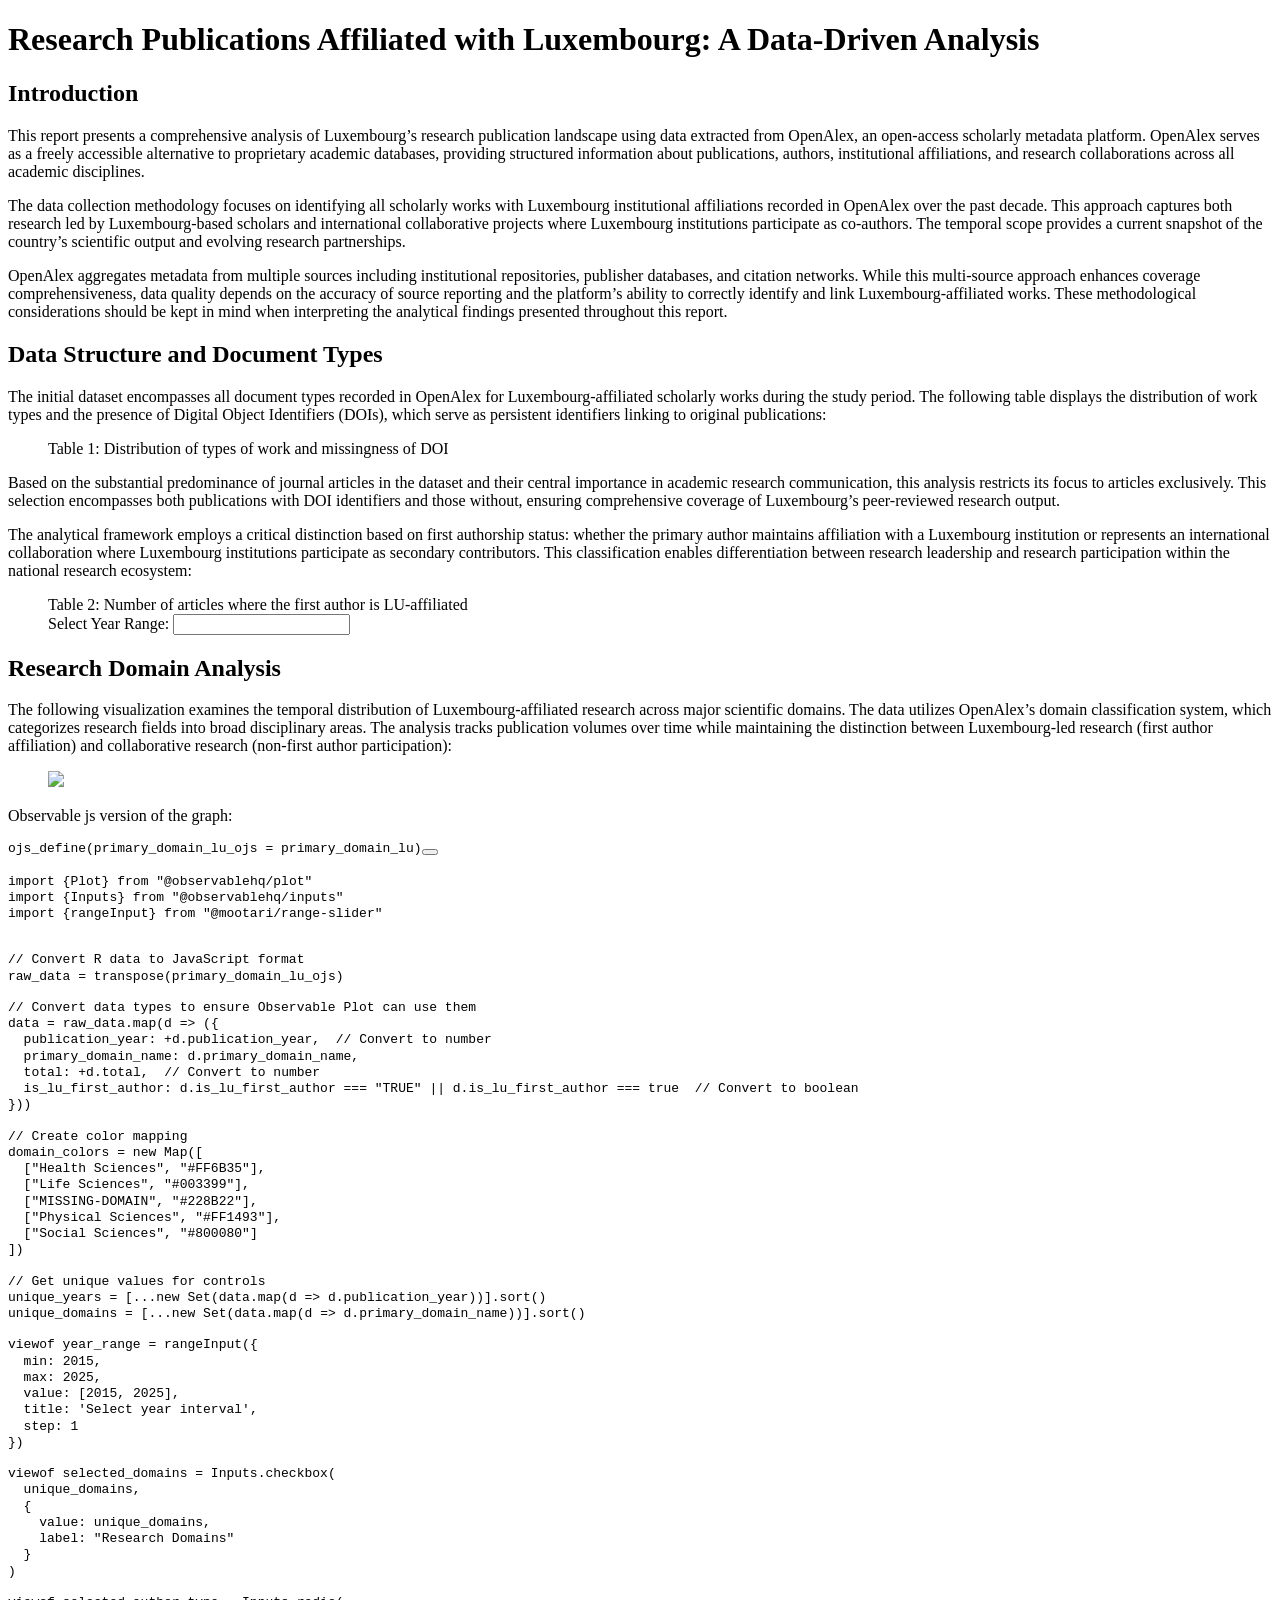
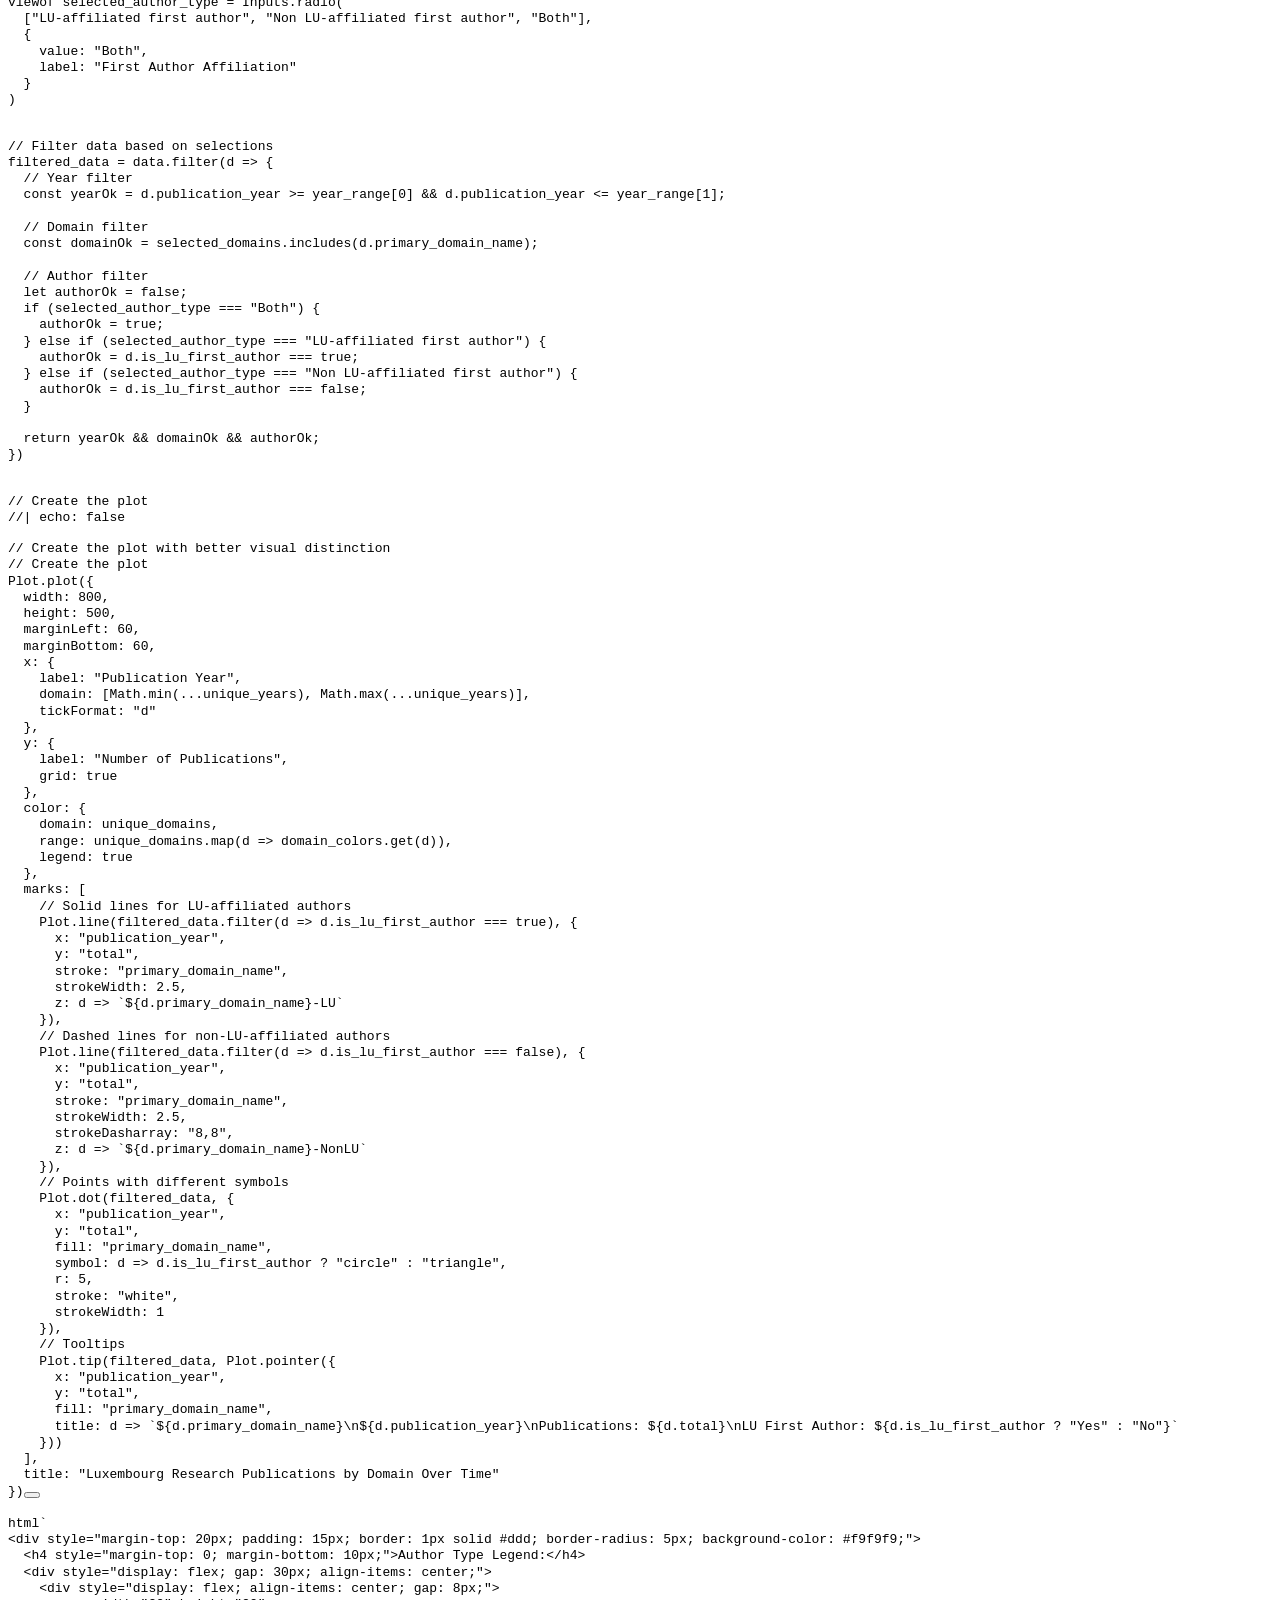
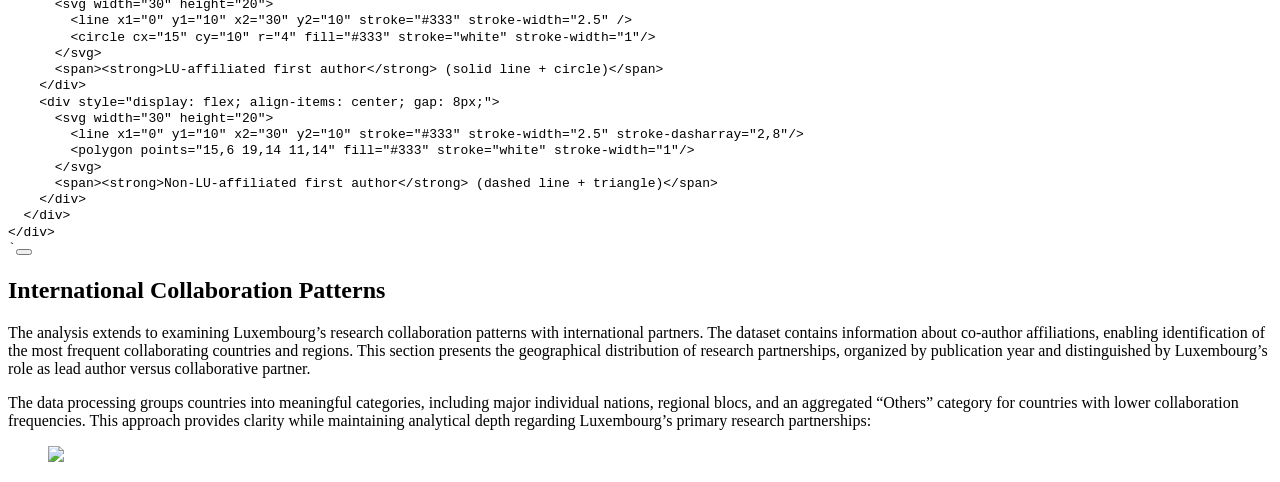
